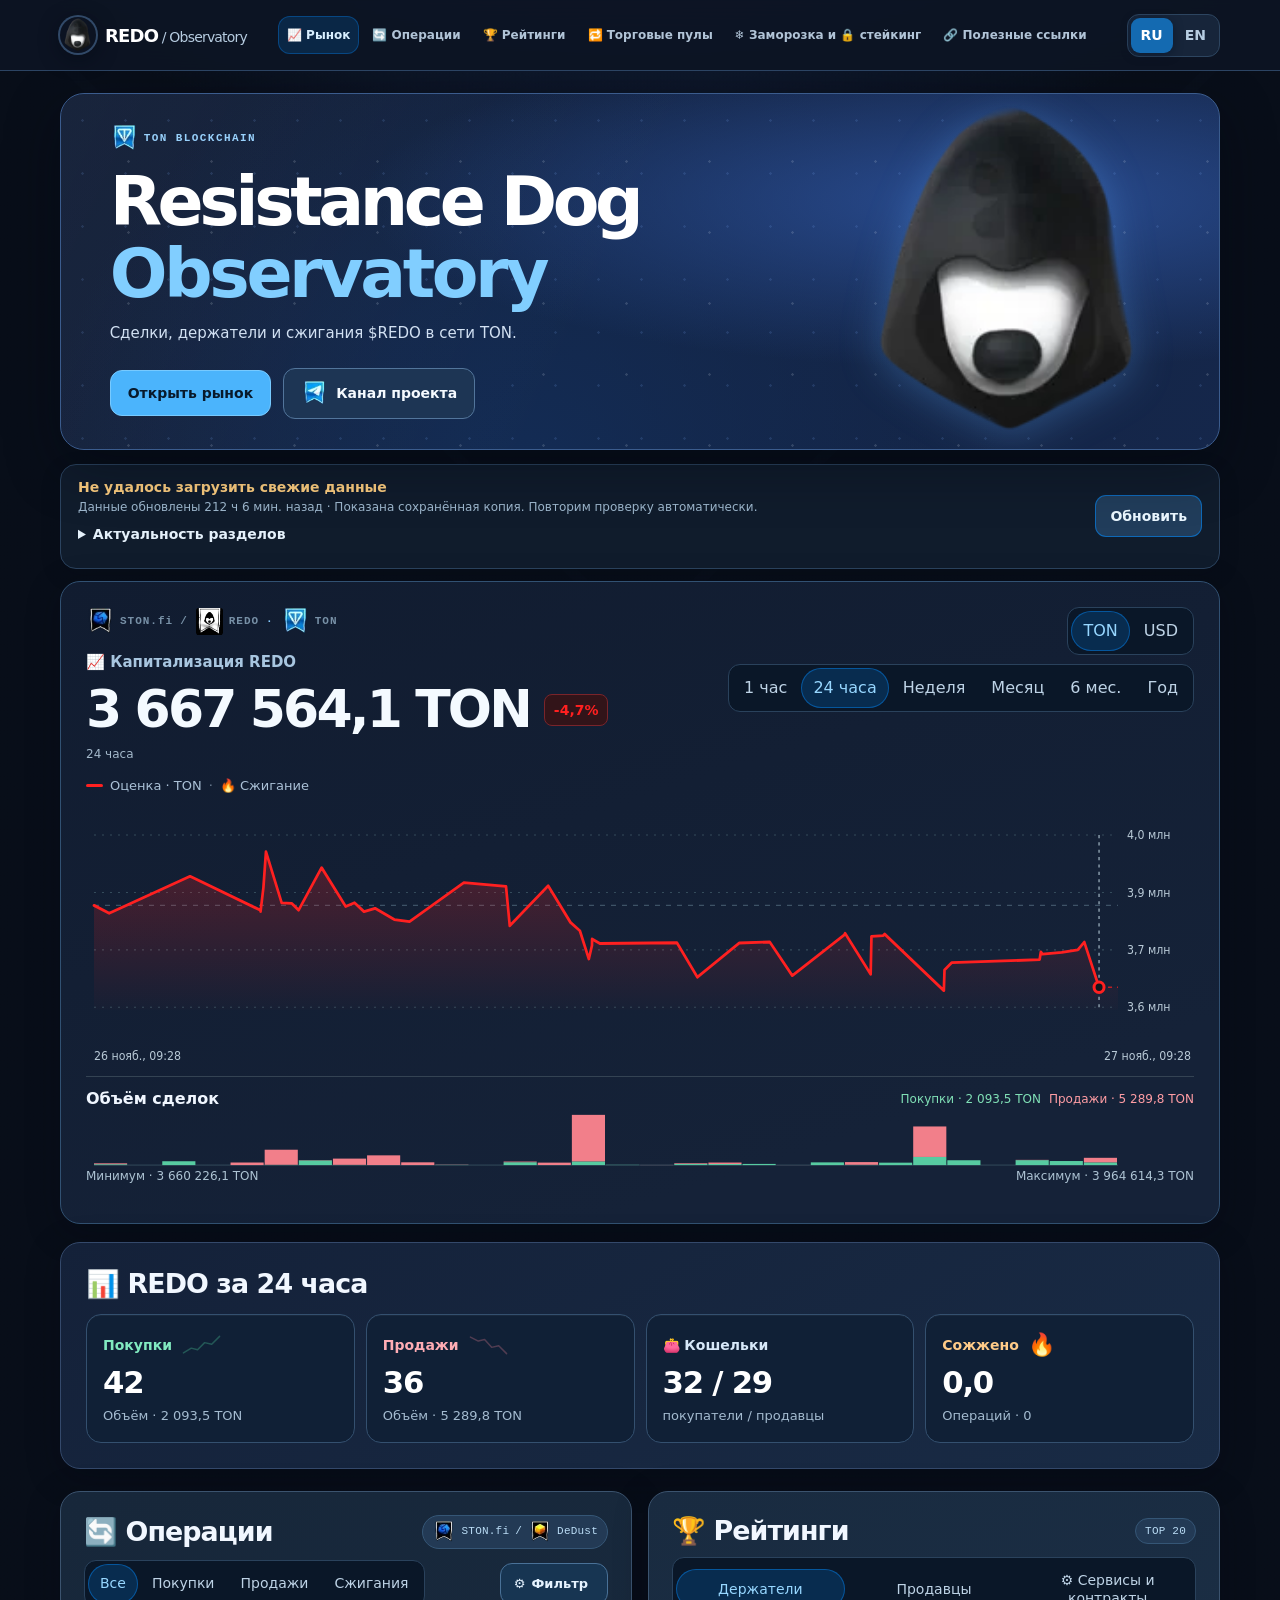
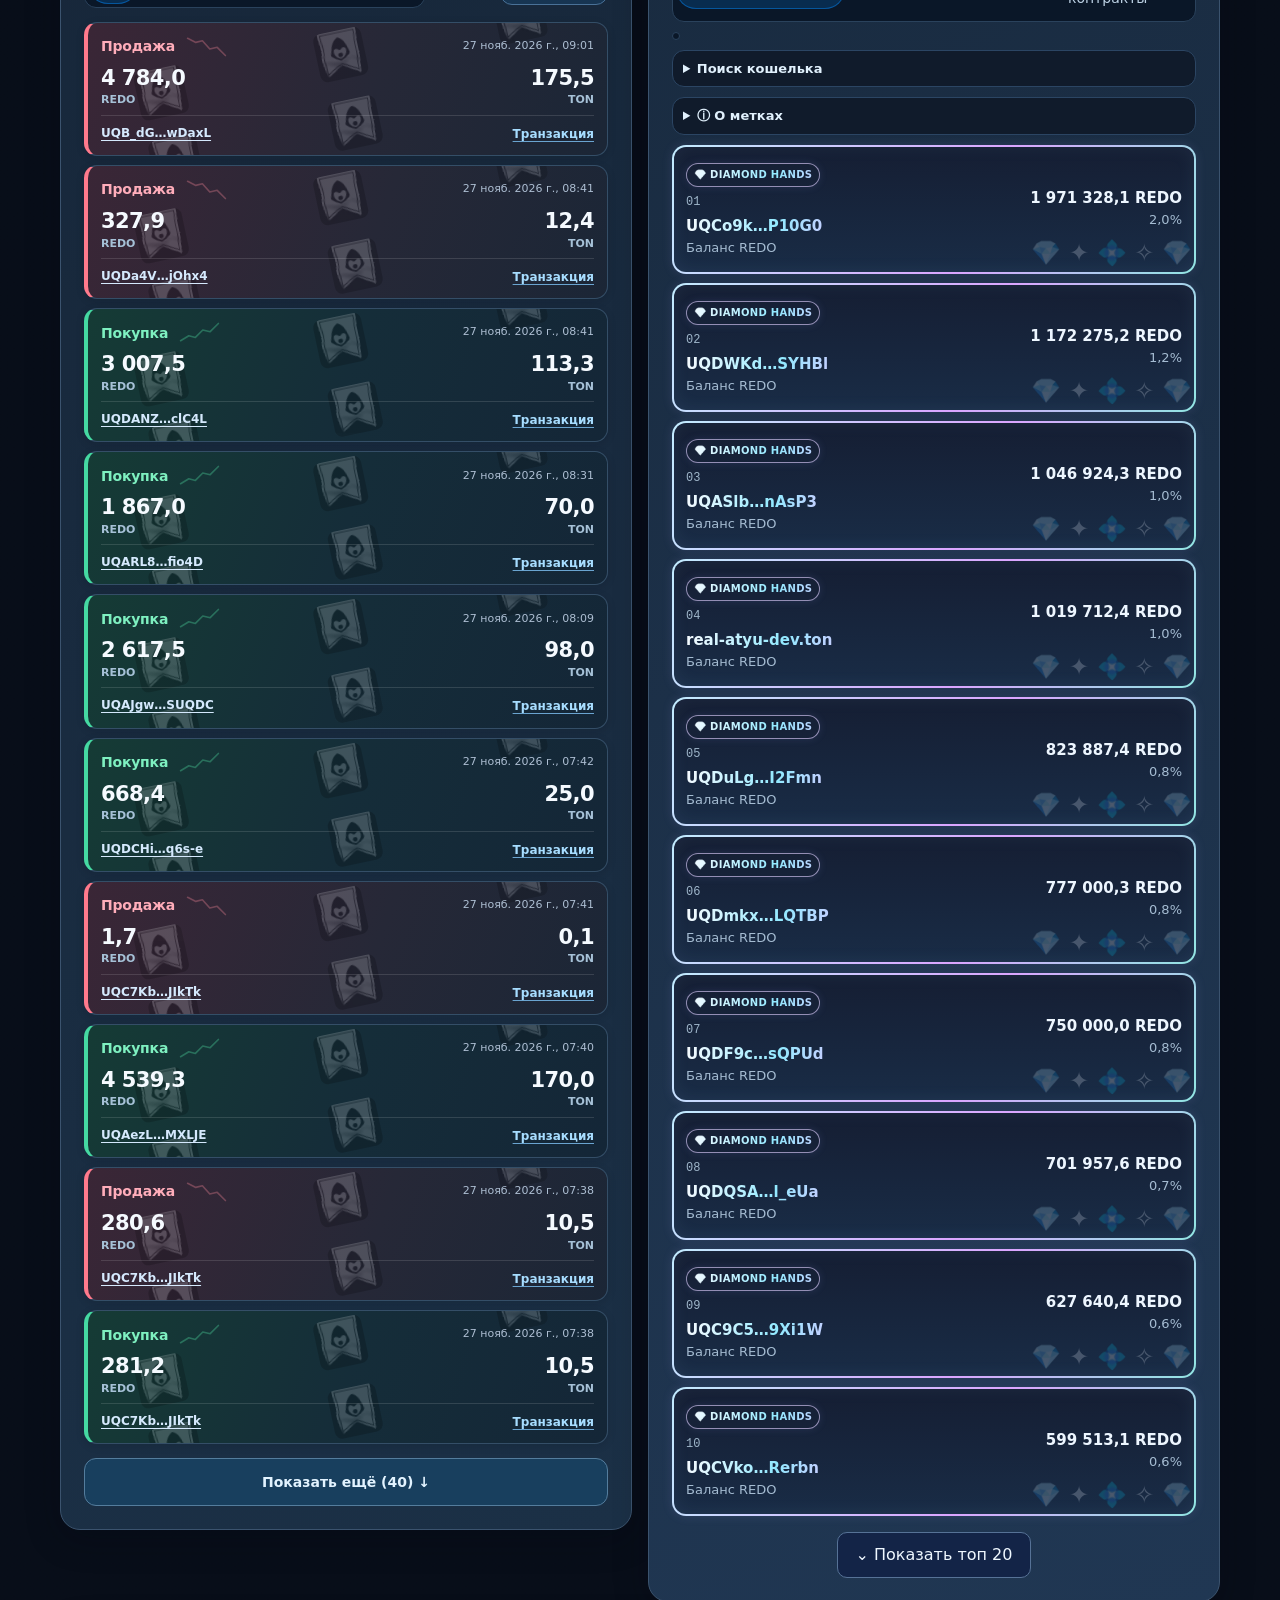
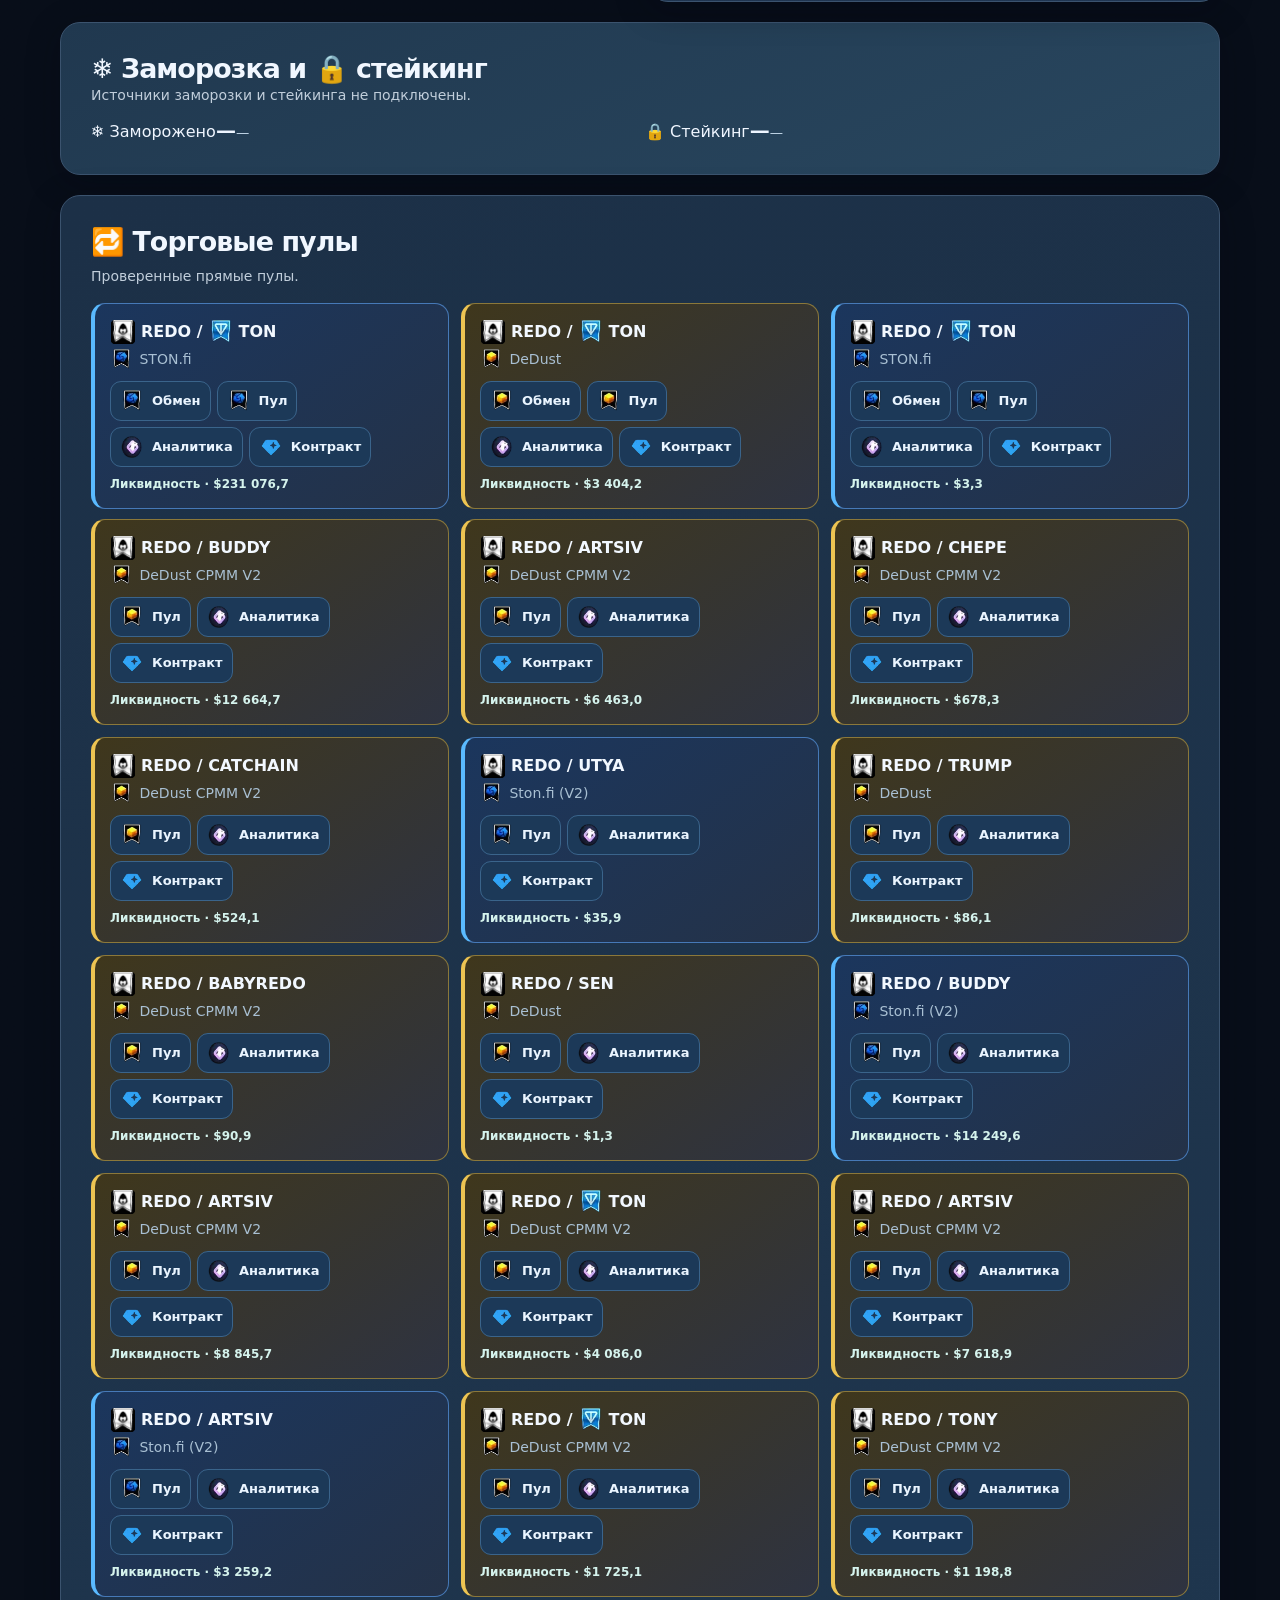
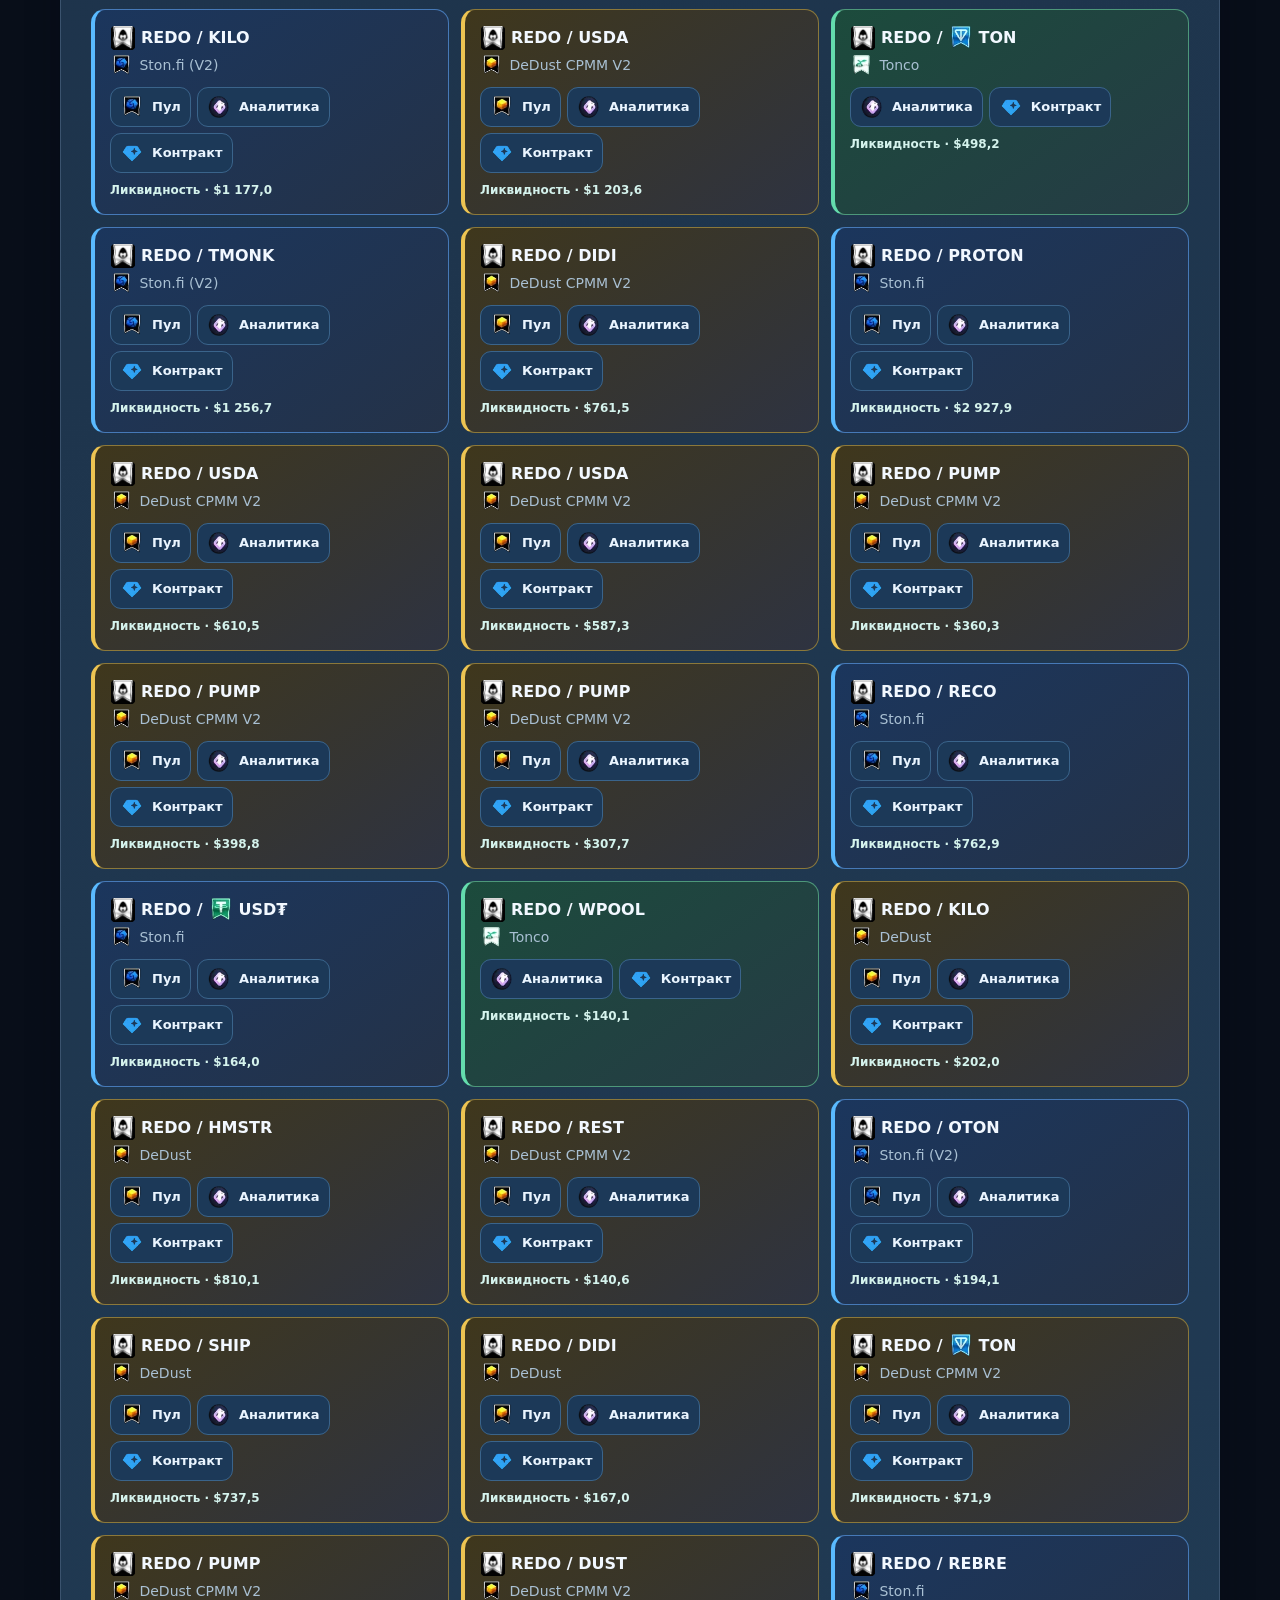
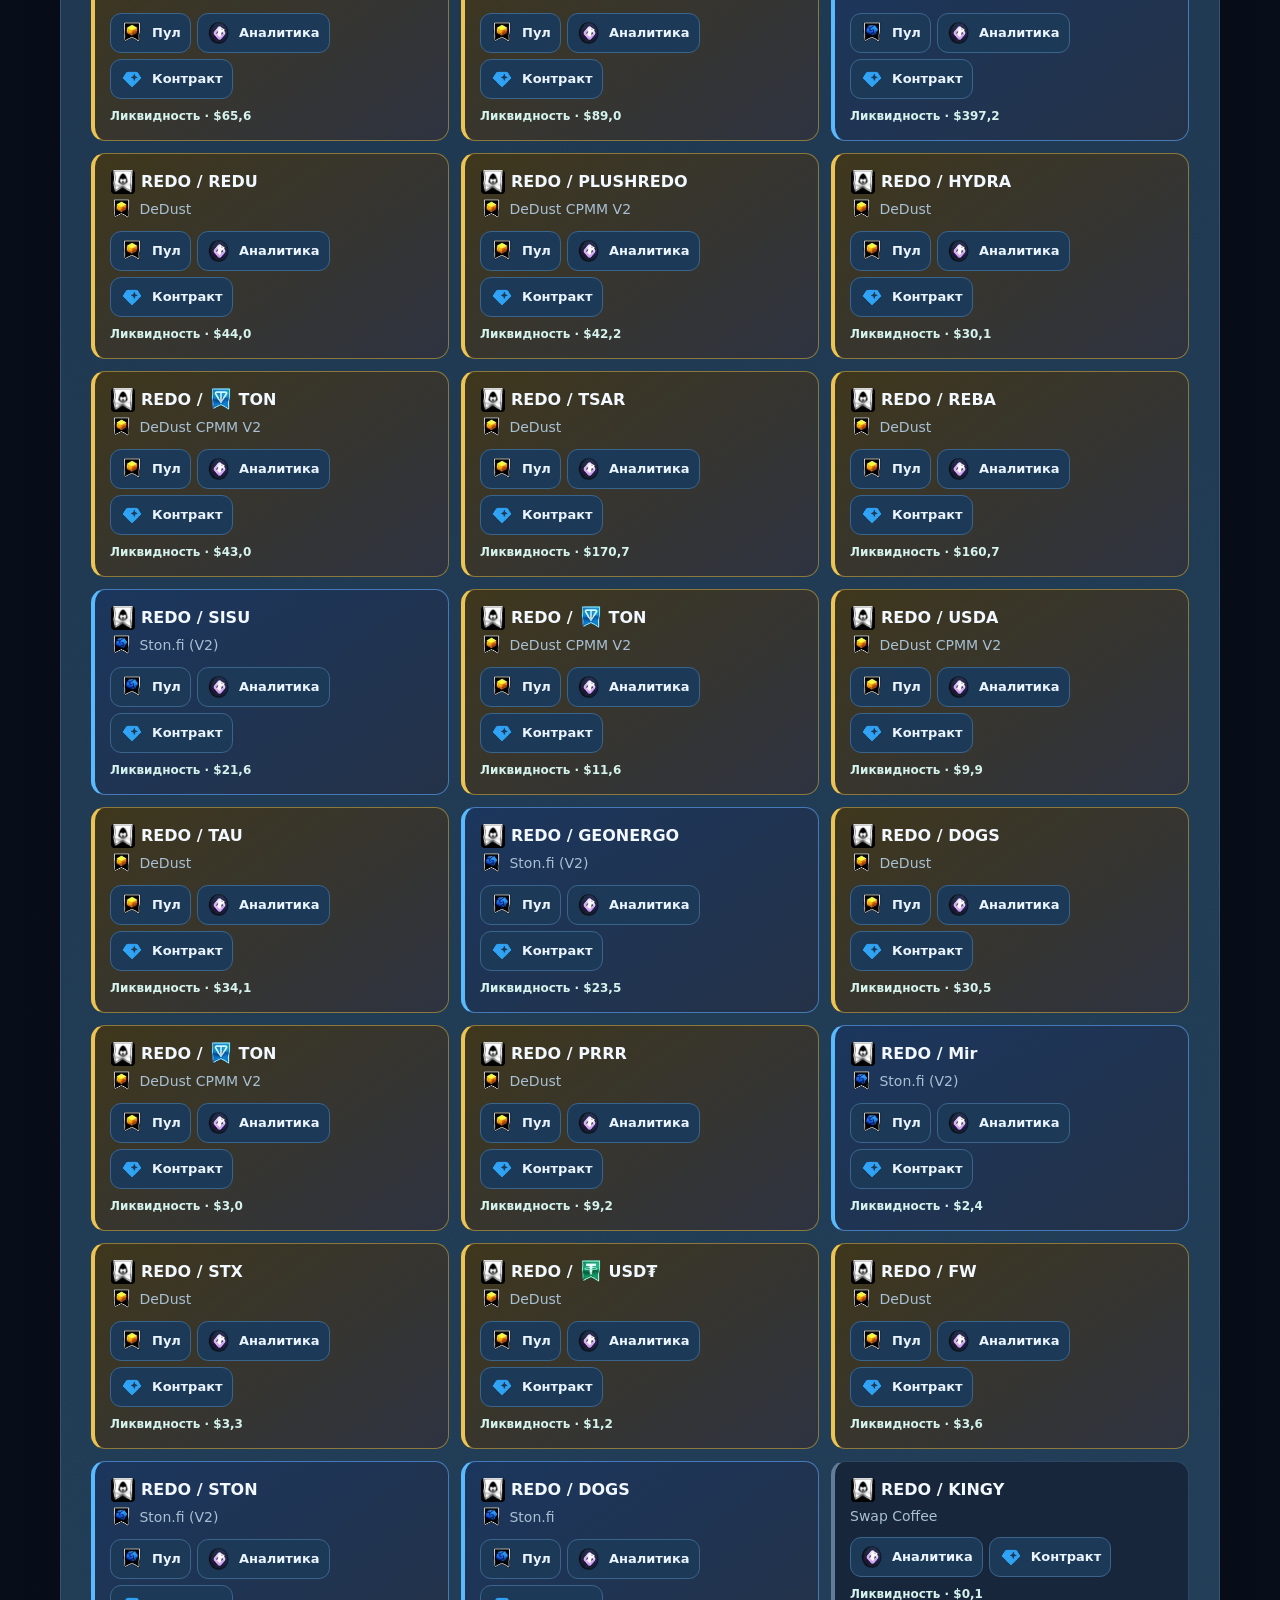
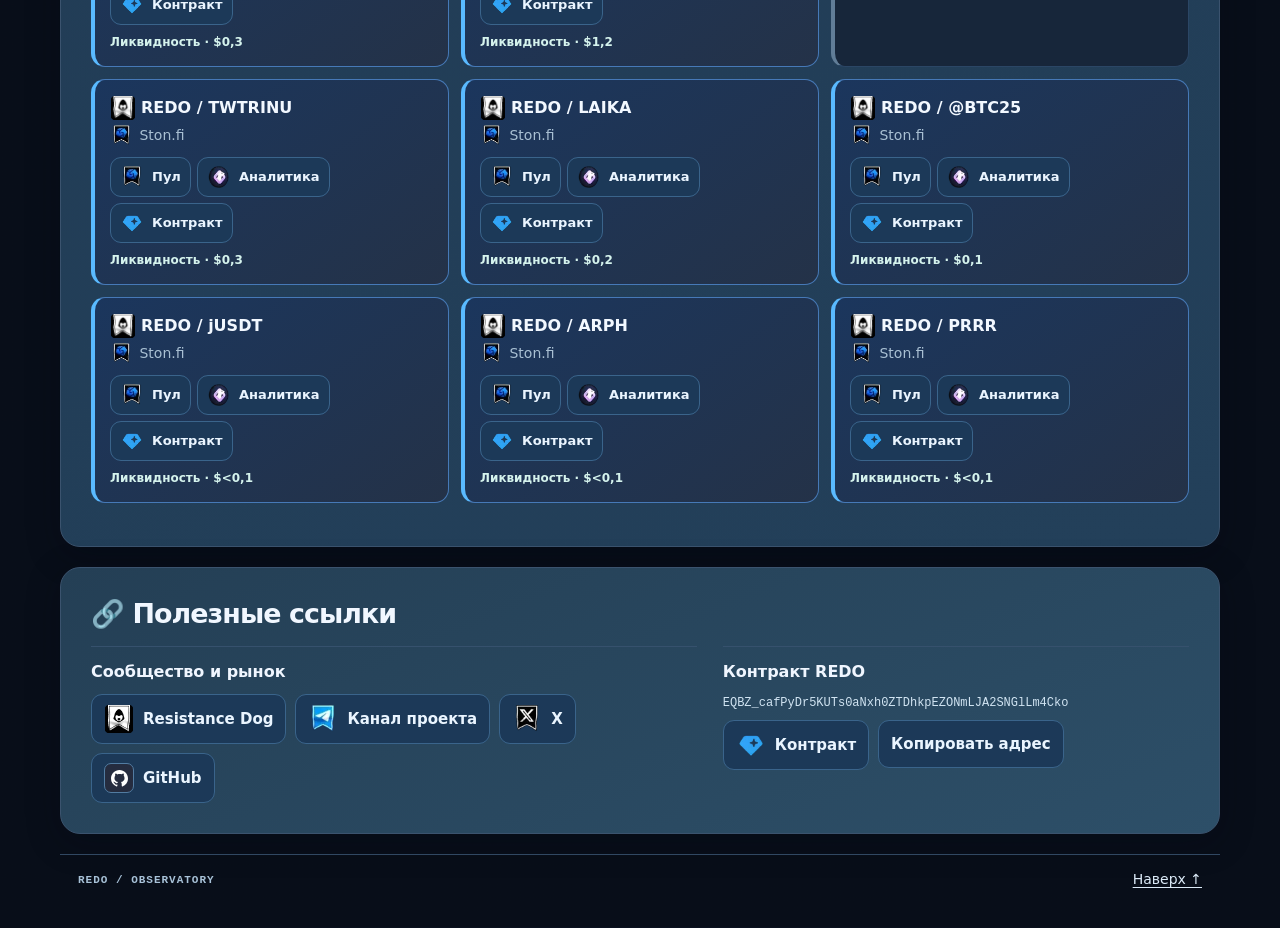
==== index.html @ 0224a49d "Build REDO observatory with flag 073 and verified token pools" ====
<!doctype html>
<html lang="ru"><head>
<meta charset="utf-8"><meta name="viewport" content="width=device-width,initial-scale=1">
<meta name="theme-color" content="#070d21"><meta name="description" content="REDO Observatory — сделки STON.fi и DeDust, держатели и подтверждённые сжигания REDO в сети TON.">
<title>Resistance Dog Observatory</title><style>:root{color-scheme:light;--ink:#101721;--muted:#536372;--paper:#f8fafc;--line:#cbd5df;--blue:#30a1f5;--link:#075d9b;--night:#090b0e;--graphite:#10151c;--green:#1e6b51;--red:#df0000;--orange:#975019;font:16px/1.5 system-ui,-apple-system,BlinkMacSystemFont,"Segoe UI",sans-serif;color:var(--ink);background:var(--night)}
*{box-sizing:border-box}
[hidden]{display:none!important}
html{scroll-behavior:smooth;scroll-padding-top:82px}
body{margin:0;background:var(--night)}
.wrap{width:min(1220px,calc(100% - 64px));margin-inline:auto}
h1,h2,h3,p{margin:0}
a{color:var(--link);text-underline-offset:3px}
a:hover{text-decoration:underline}
button{font:inherit;color:inherit;cursor:pointer}
a:focus-visible,button:focus-visible,summary:focus-visible,#plot svg:focus-visible{outline:3px solid #5692db;outline-offset:2px}
header{position:sticky;top:0;z-index:5;background:#090b0ef5;border-bottom:1px solid #283541;color:#f5f8fc}
.nav,.brand,nav,.langs,.tabs,.smallTabs,.introLinks,.eyebrow,.sectionHeading,.chartCaption,footer,.graphTop{display:flex;align-items:center}
.nav{min-height:65px;gap:20px;justify-content:space-between}
.brand{gap:9px;color:#fff;text-decoration:none}
.brand svg{width:36px;height:36px}
.brand strong{font-size:19px;letter-spacing:-.055em}
.brand span{font-weight:500;color:#c3cbd5}
.brand:hover{text-decoration:none}
nav{gap:5px}
nav a,.langs button{font-size:14px;font-weight:650}
nav a{color:#b4c0ce;padding:9px 11px;text-decoration:none;border-radius:8px}
nav a.on,nav a:hover{color:white;background:#203347;text-decoration:none}
.langs,.tabs,.smallTabs{background:#e5edf4;border-radius:10px;padding:3px;gap:2px;width:fit-content;max-width:100%;flex-wrap:wrap}
.langs button,.tabs button,.smallTabs button{border:none;padding:7px 10px;background:transparent;color:#364c61;border-radius:7px;line-height:1.35}
.langs .on,.tabs .on,.smallTabs .on{background:#114c79;color:white}
.hero{margin:20px 0 16px;position:relative;isolation:isolate;overflow:hidden;display:flex;align-items:center;min-height:192px;border-radius:20px;border:1px solid #293746;background:radial-gradient(ellipse at 88% 70%,#153650 0%,transparent 53%),#0b0d10;color:#fff}
.herotext{position:relative;z-index:1;padding:27px clamp(20px,3vw,44px);max-width:66%}
.eyebrow,.tag,footer>span{font-family:ui-monospace,Consolas,monospace;font-size:11px;font-weight:650;letter-spacing:.09em}
.eyebrow{gap:8px}
.eyebrow i{width:7px;height:7px;background:#468ec6;border-radius:50%}
.hero .eyebrow{color:#b9c9d9}
.hero .eyebrow i{background:var(--blue)}
h1{font-size:clamp(38px,4.6vw,68px);letter-spacing:-.07em;line-height:1.05;margin:7px 0 8px}
h1 em{font-family:Georgia,"Times New Roman",serif;font-weight:normal;letter-spacing:-.055em;color:#a1d6ff}
.hero p{color:#c9d5e1;font-size:15px}
.heroArt{position:absolute;inset:0 0 0 auto;width:41%;display:grid;align-items:center;pointer-events:none}
.heroArt svg{width:100%;height:100%;max-height:250px}
.introLinks{margin-top:17px;gap:10px}
.introLinks a,.more{border:1px solid #9daebf;border-radius:8px;padding:7px 12px;text-decoration:none;font-weight:650;font-size:14px}
.introLinks a{color:#f0f6ff;border-color:#536779}
.introLinks a:first-child{color:#081624;background:var(--blue);border-color:var(--blue)}
.introLinks a:hover,.more:hover{box-shadow:inset 0 0 0 1px currentColor}
.panel{background:var(--paper);border:1px solid var(--line);border-radius:17px;padding:clamp(16px,2vw,25px);min-width:0}
.graphTop,.sectionHeading,footer{justify-content:space-between;gap:12px}
.graphTop{align-items:flex-start}
.graph .eyebrow{color:#b6c8d9}
.graph .eyebrow span{color:#7891a7}
.graph h2{font-weight:550;color:var(--muted);font-size:16px;margin-top:12px}
.price{font-size:clamp(27px,3.2vw,44px);line-height:1.12;letter-spacing:-.05em;font-variant-numeric:tabular-nums;font-weight:730}
.chartCaption{font-size:13px;color:var(--muted);gap:7px;margin-top:13px}
.lineKey{width:17px;height:3px;border-radius:3px;background:var(--blue)}
.sep{color:#6f8196}
#plot{margin:6px 0;min-height:183px}
#plot svg{width:100%;height:183px;display:block;touch-action:pan-y}
#plot text{font:11px system-ui,sans-serif;fill:#b6c6d6}
.marker{cursor:pointer}
.marker:focus{outline:2px solid var(--orange)}
#readout{font-size:14px;font-variant-numeric:tabular-nums;min-height:24px;color:var(--ink)}
.note,.description,.resources p{font-size:14px;color:var(--muted);overflow-wrap:anywhere}
.note{font-size:12px}
.description{margin:8px 0}
.summary{margin:18px 0 22px}
.summary h2,.panel h2:not(.graph h2){font-size:clamp(20px,2.1vw,27px);letter-spacing:-.045em;line-height:1.2}
.summary .sectionHeading{margin-bottom:9px}
.tag{color:#3e5061;background:#e2ebf4;border-radius:20px;padding:4px 9px;white-space:nowrap;font-weight:500;letter-spacing:.02em}
#stats{display:grid;grid-template-columns:repeat(4,minmax(0,1fr));gap:10px}
.stat{background:var(--paper);border:1px solid var(--line);border-radius:13px;padding:13px 15px;min-width:0}
.stat b,.stat small,.stat span{display:block}
.stat b{font-size:clamp(20px,2.1vw,31px);line-height:1.3;font-variant-numeric:tabular-nums;overflow-wrap:anywhere;letter-spacing:-.04em}
.stat small{font-size:13px;color:var(--muted)}
.stat span{font-size:14px;font-weight:670}
.buy{color:var(--green)}
.sell{color:var(--red)}
.burn{color:var(--orange)}
.columns{display:grid;grid-template-columns:1fr 1fr;gap:16px;align-items:start}
.columns .tabs{margin:10px 0}
.columns .tabs button,.smallTabs button{font-size:14px}
.smallTabs:not(:empty){margin-bottom:8px}
#feedNote,#rankNote{margin-bottom:8px}
.row{display:grid;grid-template-columns:minmax(0,1fr) auto;gap:10px;border-top:1px solid #dce3eb;padding:10px 0;align-items:center}
.row>div{min-width:0}
.row>div:last-child{text-align:right}
.row b,.row small{display:block;font-variant-numeric:tabular-nums}
.row small{color:var(--muted);font-size:13px}
.row a{overflow-wrap:anywhere}
.row b{font-size:15px;line-height:1.45}
.row .badge{display:inline-block;padding:1px 6px;font-size:12px;border-radius:5px;margin-right:6px}
.badge.buy{background:#e0f3e8}
.badge.sell{background:var(--red);color:white}
.badge.burn{background:#ffead4}
.position{color:var(--muted);font:12px ui-monospace,monospace;margin-right:8px}
.empty{padding:16px 0;color:var(--muted)}
.more{background:#eaf1f7;color:#144b72}
.more[hidden]{display:none}
#more{margin-top:8px;width:100%}
.resources{margin:20px 0}
.resourcesGrid{display:grid;grid-template-columns:1.15fr 1.2fr 1fr;gap:24px;margin-top:16px}
.resources h3{font-size:16px;margin-bottom:6px}
.resourceList{display:flex;gap:8px 13px;flex-wrap:wrap}
.resourceList,.contract{margin-top:8px;font-size:14px}
.contract{display:block;overflow-wrap:anywhere;font-family:ui-monospace,monospace;margin-bottom:10px}
.resourcesGrid article{min-width:0}
summary{cursor:pointer;font-weight:600}
footer{padding:16px 0 25px}
footer a{font-size:14px}
@media(max-width:800px){.wrap{width:calc(100% - 28px)}
.nav{display:grid;grid-template-columns:1fr auto;gap:0;padding-top:6px}
.langs{grid-column:2;grid-row:1}
.brand{grid-column:1;grid-row:1}
nav{grid-column:1/-1;justify-content:space-between;gap:0}
nav a{padding:7px 5px;font-size:13px}
html{scroll-padding-top:98px}
.columns{grid-template-columns:1fr}
.heroArt{width:35%;opacity:.82}
.herotext{max-width:73%;padding:19px}
.hero{min-height:180px}
.graphTop{flex-wrap:wrap}
.resourcesGrid{grid-template-columns:1fr 1fr}

#stats{grid-template-columns:repeat(2,minmax(0,1fr))}}
@media(max-width:500px){.wrap{width:calc(100% - 20px)}
.hero{margin-top:10px}
.herotext{max-width:100%;padding:16px}
.heroArt{width:35%;inset:auto 0 0 auto;height:78px}
.hero p{max-width:96%;font-size:14px}
.introLinks{max-width:76%;gap:6px;flex-wrap:wrap}
.introLinks a{font-size:13px;padding:6px 8px}
.graphTop{gap:10px}
.tabs button{padding:6px 8px}
.stat{padding:10px}
.stat small{font-size:12px}
.row{gap:3px}
.row b{font-size:14px}
.row small{font-size:12px}
.resourcesGrid{grid-template-columns:1fr;gap:15px}
.resourcesGrid article+article{border-top:1px solid var(--line);padding-top:12px}}
@media(prefers-reduced-motion:reduce){html{scroll-behavior:auto}}

.walletLegend{font-size:13px;color:var(--muted);margin:4px 0}
.walletIdentity{display:inline-flex;align-items:baseline;flex-wrap:wrap;gap:2px 6px;max-width:100%;vertical-align:baseline}
.row .walletAddress{font-weight:700;text-decoration:underline;text-decoration-thickness:1px;text-underline-offset:3px}
.row .walletAddress.buy,.walletRole.buy{color:#126042}
.row .walletAddress.sell,.walletRole.sell{color:#df0000}
.row .walletAddress.burn,.walletRole.burn{color:#874305}
.row .walletAddress.neutral{color:#51615c}
.walletRole{font-size:11px;font-weight:600}
:is(.row,.walletResult) .domainBadge{font:600 11px/1.4 system-ui,sans-serif;letter-spacing:0;padding:2px 6px;border-radius:5px;overflow-wrap:anywhere;max-width:100%;display:inline-block}
.domainBadge.digits{color:#482e00;background:linear-gradient(110deg,#ffcc00 12%,#ffe173 34%,#fff9c0 46%,#ffd700 57%,#efb000 84%);background-size:220% 100%;border:1px solid #a37b00;animation:projectGold 4s ease-in-out infinite alternate}
details.domainDetails{display:inline-block;border:0;padding:0;font-size:12px;font-weight:500;width:100%}
details.domainDetails summary{color:var(--muted);font-size:11px}
#rank .position{vertical-align:top}
.onlyBadges{display:flex;align-items:center;gap:7px;font-size:13px;font-weight:600;margin:4px 0 7px;cursor:pointer}
.onlyBadges input{width:16px;height:16px;accent-color:var(--link)}


@keyframes projectGold{from{background-position:0% 50%}
to{background-position:100% 50%}}
@media(prefers-reduced-motion:reduce){.domainBadge.digits{animation:none}}
footer>span{color:#f5f8ff}
footer a{color:#dcebf8}
.price{overflow-wrap:break-word}

/* Make the chart and header dark; financial rows retain their semantic colours. */
.langs,.graph .tabs{background:#202a35}
.langs button,.graph .tabs button{color:#c3cfdb}
.langs .on,.graph .tabs .on{background:var(--blue);color:#071421}
.graph{--ink:#f5f8fc;--muted:#b2c0cd;color:var(--ink);background:var(--graphite);border-color:#283747}
.graph #readout a{color:#86caff}
.graph #plot svg{height:205px}
.brand:hover,.introLinks a:hover{color:#fff}
.introLinks a:first-child:hover{color:#081624}

.wrap{width:min(1180px,calc(100% - 88px))}
.hero{background:linear-gradient(165deg,#080a0d 22%,#10151c 100%)}
.graph,.summary{background:linear-gradient(180deg,#10151c,#152332);border:1px solid #374b5b}
.summary{background:linear-gradient(180deg,#152332,#172b3c);padding:clamp(16px,2vw,25px);border-radius:17px;color:#f4f8ff}
.summary .sectionHeading{margin-bottom:14px}
.stat{background:linear-gradient(145deg,#131d28,#1e3041);border:1px solid #3d5363}
.stat small{color:#b9c8d5}
.stat span.buy,.stat span.sell,.stat span.burn{display:inline-block;border-radius:5px;background:linear-gradient(120deg,#d8e5eb,#c1d4df);padding:1px 6px}
.columns .panel,.resources{--ink:#f3f7fc;--muted:#c1cedb;--link:#a6daff;--line:#435a6a;color:var(--ink);border-color:#3b5264}
.columns .panel{background:linear-gradient(180deg,#172b3c,#1a3b51)}
.columns .tabs,.columns .smallTabs{background:#0e1c29}
.columns .tabs button,.columns .smallTabs button{color:#cbd9e7}
.columns .tabs .on,.columns .smallTabs .on{background:#265a7d;color:#fff}
.row{border-color:#435666}
.position{color:#c1cedb}
.tag{background:#233f54;color:#d1e6f6}
.row .walletIdentity{background:linear-gradient(125deg,#d8e5eb,#c1d4df);border-radius:7px;padding:3px 6px}
.domainDetails summary{color:#354d62!important}
.domainDetails span{color:#223847}
#more,.resourceList>a,.resourceList>button{color:#f3f8ff;background:#15496b;border:1px solid #6289a3}
.resources{background:linear-gradient(180deg,#1a3b51,#20475e);padding:clamp(18px,2.5vw,30px)}
.resourcesGrid{grid-template-columns:1.3fr 1fr;gap:clamp(14px,2vw,26px)}
.resourcesGrid article{border-top:1px solid #7190a3;padding-top:13px}
.resources h3{margin-bottom:10px}
.resourceList{display:grid;grid-template-columns:1fr;gap:7px}
.resourceList>a,.resourceList>button{display:flex;align-items:center;justify-content:space-between;gap:6px;min-height:42px;padding:8px 12px;border-radius:7px;text-align:left;font:650 14px/1.35 system-ui,sans-serif;text-decoration:none;cursor:pointer}
.resourceList>a:hover,.resourceList>button:hover,#more:hover{background:#1b5c82;border-color:#aedfff}
.resources .contract{color:#d1e4f2;margin:6px 0;word-break:break-all}
footer{background:#090c10;border-top:1px solid #405362;padding:14px 18px;margin-bottom:14px;border-radius:8px}
@media(min-width:1000px){.resourcesGrid article:first-child .resourceList{grid-template-columns:repeat(2,minmax(0,1fr))}}
@media(max-width:800px){.wrap{width:calc(100% - 34px)}.resourcesGrid{grid-template-columns:1fr 1fr}}
@media(max-width:500px){.wrap{width:calc(100% - 22px)}.resourcesGrid{grid-template-columns:1fr}.resourcesGrid article+article{border-color:#7190a3}}

/* Draw external-link arrows without relying on a font glyph. */
.resourceList>a::after,.introLinks a[href^="https:"]::after,.row a:not(.walletAddress)::after{content:"";display:inline-block;width:8px;height:8px;flex-shrink:0;margin-left:6px;border-top:1.5px solid currentColor;border-right:1.5px solid currentColor;background:linear-gradient(135deg,transparent 43%,currentColor 46%,currentColor 54%,transparent 57%);vertical-align:1px}

.syncBar{display:flex;align-items:center;justify-content:space-between;gap:14px;margin:0 0 12px;padding:12px 18px;background:#101b27;border:1px solid #374b5b;border-radius:12px;color:#e5f1fb}
.syncBar>div{min-width:0}.syncBar p{font-size:14px;font-weight:650}.syncBar small{display:block;color:#b9c8d5;font-size:12px;overflow-wrap:anywhere}.syncBar .syncWarning{color:#ffcf80}
#refreshData{flex-shrink:0;min-height:42px;padding:8px 14px;border:1px solid #6289a3;border-radius:7px;background:#15496b;color:#f3f8ff;font-weight:650;font-size:14px}#refreshData:hover{background:#1b5c82}#refreshData:disabled{opacity:.65;cursor:wait}
@media(max-width:400px){.syncBar{align-items:flex-start;flex-wrap:wrap;padding:12px 14px}.syncBar>div{flex:1 1 175px}}

/* Market cap: native-currency valuation, with an explicit estimation note. */
.graph .price{font-size:clamp(32px,4.2vw,52px);letter-spacing:-.055em;line-height:1.15}
.graph h2{font-size:15px;margin-top:12px;margin-bottom:7px}
.capHeadline{display:flex;align-items:center;gap:14px;flex-wrap:wrap}
.capChange{font:700 14px/1.3 system-ui,sans-serif;padding:6px 9px;border-radius:8px;font-variant-numeric:tabular-nums;white-space:nowrap}
.capChange:empty{display:none}.capPositive{color:#54edb6;background:#133c32;border:1px solid #24634e}.capNegative{color:#ff2020;background:#321419;border:1px solid #7a242a}
#capPeriod{margin-top:5px;color:#a4b9cb}.graph #plot{min-height:250px;margin:18px 0 8px}.graph #plot svg{height:250px}
.graph #plot text{font:11px system-ui,sans-serif;fill:#b8c9d6}
.capRange{display:flex;justify-content:space-between;gap:8px;flex-wrap:wrap;color:#adc3d3;font-size:12px;font-variant-numeric:tabular-nums;margin:0 0 13px}
.graph #readout{background:#0b1723;border:1px solid #2b4354;padding:10px 12px;border-radius:9px;min-height:43px;font-size:13px;margin-bottom:9px}
.capMethod{font-size:11px;line-height:1.5;color:#9db3c4;border-top:1px solid #2b4354;padding-top:10px;margin-top:10px;max-width:850px}
.graph .chartCaption .lineKey{background:var(--chart-colour,#38dda0)}
@media(max-width:500px){.graph .price{font-size:34px}.capHeadline{gap:8px}.graph .graphTop{gap:15px}.graph .tabs{width:100%;justify-content:space-between}.graph .tabs button{padding:8px 6px;font-size:12px}.graph #plot svg{height:240px}.graph #plot{min-height:240px}.graph #readout{font-size:12px}.capMethod{font-size:11px}}
@media(max-width:360px){.graph .tabs{display:grid;grid-template-columns:repeat(3,minmax(0,1fr));gap:3px}.graph .tabs button{width:100%}}

:root{--blue:#75ccff;--project-art:url("[data-uri]");--night:#070d21}
body{background:radial-gradient(ellipse at 78% 0%,#24347b 0%,#111c49 28%,transparent 55%),#070d21}
header{background:#0a1129f5;border-color:#324576}
.brandMark{width:36px;height:36px;border-radius:50%;background:var(--project-art) center/cover}
.hero{min-height:268px;border-color:#435b9c;background:radial-gradient(ellipse at 78% 50%,#2b4696 0%,#182860 34%,transparent 68%),linear-gradient(112deg,#0d1639,#111c49)}
.hero::before{content:"";position:absolute;inset:0;background-image:radial-gradient(circle,#7eaeff 1px,transparent 1.5px),radial-gradient(circle,#eff7ff 1px,transparent 1.5px);background-size:43px 53px,83px 71px;background-position:0 0,26px 32px;opacity:.24;pointer-events:none}
.heroArt{width:40%;height:100%;background:var(--project-art) center / auto 88% no-repeat;filter:drop-shadow(0 0 20px #60b5ff60);border-radius:50%}
.hero h1 em{color:#89ceff}
.graph{background:linear-gradient(180deg,#101936,#151f43);border-color:#394b80}
.summary{background:linear-gradient(180deg,#182649,#202d55);border-color:#435480}
.columns .panel{background:linear-gradient(180deg,#192847,#1e3659)}
.resources{background:linear-gradient(180deg,#192b4b,#1b345a)}
.graphControls{display:grid;gap:10px;justify-items:end;min-width:0}
.row.trade-buy{border-left:3px solid #4cce9f;padding-left:8px;background:#14564832}
.row.trade-sell{border-left:3px solid #fb6b76;padding-left:8px;background:#7c223532}
.row.trade-burn{border-left:3px solid #e7ae57;padding-left:8px}
@media(max-width:800px){.graphControls{justify-items:start}}
@media(max-width:590px){
 .hero{min-height:210px}.heroArt{width:32%;height:auto;inset:12px 12px auto auto;aspect-ratio:1;opacity:1;background-size:contain}
 .herotext{max-width:76%}.hero h1{font-size:clamp(32px,7.5vw,47px)}.hero h1 em{display:block}
 .hero p{max-width:100%}.introLinks{max-width:100%}.graphControls{width:100%}.graph #currency{display:flex;width:auto}
}

#activity,#wallets,#pools{background:#141b27;border-color:#303a4a}
#activity .row,#wallets .row{background:transparent;border-color:#303a4a;border-left:0;padding-left:0}
#activity .row .walletIdentity,#wallets .row .walletIdentity{background:none;padding:0;column-gap:6px;row-gap:4px}
.columns .walletIdentity .walletAddress{background:none;padding:0}
.columns .row .walletAddress{color:#d6e2f0}
.columns .walletRole.buy,.columns .badge.buy{color:#85e6bc;background:none}
.columns .walletRole.sell,.columns .badge.sell{color:#ff9a9f;background:none}
.columns .walletRole.burn,.columns .badge.burn{color:#f1bd7d;background:none}
.columns .domainDetails summary,.columns .domainDetails span{color:#becbd9!important}
.columns :is(.row,.walletResult) .projectBadges{display:flex;flex-wrap:wrap;gap:5px;width:100%;align-items:center}
.columns :is(.row,.walletResult) .projectBadge{--badge-edge:#53627b;display:inline-flex;align-items:center;gap:4px;padding:2px 6px;border:1px solid var(--badge-edge);border-radius:6px;background:#202939;text-decoration:none;color:#eaf1fb;font:650 11px/1.35 system-ui,sans-serif;min-height:26px;max-width:100%}
.columns :is(.row,.walletResult) .projectBadge:hover{text-decoration:underline}
.columns :is(.row,.walletResult) .projectBadge::after{display:none}
.projectBadge img{display:block;width:18px;height:18px;object-fit:contain;border-radius:3px}
.columns :is(.row,.walletResult) .projectBadge.staking{padding-inline:4px;--badge-edge:#6c93cb}
.columns :is(.row,.walletResult) .projectBadge.vnuk{--badge-edge:#8f606f;color:#ffc8d4}
.columns :is(.row,.walletResult) .projectBadge.author{border-color:transparent;background:linear-gradient(#202939,#202939) padding-box,linear-gradient(105deg,#508eff,#dce5ee,#508eff) border-box;background-size:100% 100%,200% 100%;animation:projectBadgeGlow 5s ease-in-out infinite alternate}
.columns :is(.row,.walletResult) .projectBadge.joystick{--badge-edge:#9164ac}
.columns :is(.row,.walletResult) .projectBadge.phoenix{--badge-edge:#a86a36}
.projectBadge.joystick span,.projectBadge.phoenix span{background:linear-gradient(90deg,var(--badge-color),#ffe182,var(--badge-color));background-size:210% 100%;background-clip:text;color:transparent;animation:projectBadgeGlow 5s ease-in-out infinite alternate}
.projectBadge.joystick{--badge-color:#e3a6ff}
.projectBadge.phoenix{--badge-color:#ff9862}
@keyframes projectBadgeGlow{to{background-position:100% 0}}
@media(prefers-reduced-motion:reduce){.columns :is(.row,.walletResult) .projectBadge.author,.projectBadge.joystick span,.projectBadge.phoenix span{animation:none}}
#pools [lang="en"],html[lang="en"] #pools [lang="ru"]{display:none}
html[lang="en"] #pools [lang="en"]{display:inline}
#pools .poolIntro{margin:8px 0 16px}
#pools .poolGrid{display:grid;grid-template-columns:repeat(3,minmax(0,1fr));gap:10px}
#pools .poolCard{min-width:0;background:#1c2636;border:1px solid #39475b;border-radius:10px;padding:12px}
#pools .poolCard h3{margin:0 0 3px}
#pools .poolCard p{margin:0}
#pools .poolActions{display:flex;flex-wrap:wrap;gap:6px;margin-top:10px}
#pools .poolActions a{display:inline-flex;align-items:center;min-height:38px;padding:5px 9px;color:#edf5ff;background:#22344c;border:1px solid #586d88;border-radius:7px;font-size:13px;font-weight:650;text-decoration:none}
#pools .poolActions a:hover{background:#304963;text-decoration:underline}
#pools .poolRoute,#pools .poolTiny{margin-top:16px;padding-top:13px;border-top:1px solid #39475b}
#pools #discoveredPools{margin-top:10px}
#pools .poolCard .poolLiquidity{margin-top:8px;font-size:12px;overflow-wrap:anywhere}
#pools .poolCard h3{overflow-wrap:anywhere}
#pools .poolRoute h3{margin:0 0 4px}
#pools .poolRoute .poolCard{margin-top:9px;max-width:440px}
#pools .poolTiny .poolGrid{margin-top:10px}
#pools .poolSources{margin-top:13px;font-size:12px}
@media(max-width:800px){#pools .poolGrid{grid-template-columns:repeat(2,minmax(0,1fr))}}
@media(max-width:500px){#pools .poolGrid{grid-template-columns:minmax(0,1fr)}}

.columns :is(.row,.walletResult) .projectBadge.og{border-color:#a887c2;background:#222033}
.columns :is(.row,.walletResult) .projectBadge.fragmentNumber{--badge-edge:#cc7cdb;background:#78348b;color:#fff;font-weight:800;white-space:nowrap}
.projectBadge.og span{background:linear-gradient(90deg,#cbff69,#f3a5ff,#cbff69);background-size:210% 100%;background-clip:text;color:transparent;animation:projectBadgeGlow 4s ease-in-out infinite alternate;font-weight:800}
.columns :is(.row,.walletResult) .projectBadge.burner{border-color:#966237;padding-inline:4px}
.columns :is(.row,.walletResult) .projectBadge.blueNft{border-color:#3881a9;padding-inline:4px}
.operationRow .opMobile,.operationRow .opToggle{display:none}
#feed .operationRow .opDesktop a{display:inline-block}
@media(prefers-reduced-motion:reduce){.projectBadge.og span{animation:none}}
@media(max-width:640px){
 #feed .operationRow{grid-template-columns:minmax(0,1fr) minmax(0,auto) 28px;align-items:start;column-gap:4px;padding:8px 0}
 #feed .operationRow .opDesktop{display:none}
 #feed .operationRow>div:nth-child(2){align-self:start}
 #feed .operationRow .opMobile:not([hidden]){display:block;grid-column:1/-1;text-align:left;padding:2px 0 4px}
 #feed .operationRow .opToggle{display:grid;place-items:center;width:28px;min-height:32px;padding:0;background:none;border:0;color:#b8d3ec;cursor:pointer}
 .opToggle span{width:7px;height:7px;border-right:2px solid;border-bottom:2px solid;transform:rotate(45deg)}
 .opToggle[aria-expanded="true"] span{transform:rotate(225deg)}
}

body{background:linear-gradient(#070b16bb,#070b16cf),url("[data-uri]") center top/cover fixed,#070b16}
.supplyGrid{display:grid;grid-template-columns:repeat(2,minmax(0,1fr));gap:10px;margin-top:12px}
.supplyGrid a{display:grid;gap:4px;padding:12px;border:1px solid #39475b;border-radius:10px;background:#1c2636;text-decoration:none;min-width:0}
.supplyGrid a:hover{border-color:#7db5e6}
.supplyGrid strong{font-size:clamp(1rem,3vw,1.35rem);color:#eef5ff;overflow-wrap:anywhere}
.supplyGrid small{color:#afbfce}
@media(max-width:440px){.supplyGrid{grid-template-columns:1fr}body{background-attachment:scroll;background-size:auto,auto 1100px}}

.volumeBlock{margin-top:12px;border-top:1px solid #344353;padding-top:10px}
.volumeHeading,.volumeKeys,.tradeSize,.walletSearchForm{display:flex;align-items:center;gap:8px;flex-wrap:wrap}
.volumeHeading{justify-content:space-between}
.volumeKeys,.tradeSize{font-size:12px}
.volumeKeys span:first-child,.rankMove.gained{color:#80e0b6}
.volumeKeys span:last-child,.rankMove.lost{color:#ff9da4}
#tradeVolume svg{display:block;width:100%;height:56px}
.tradeSize{margin:8px 0;color:#bdcbd8}
.tradeSize label{display:inline-flex;align-items:center;gap:6px}
.tradeSize input[type=number],.walletSearchForm input{min-width:0;border:1px solid #53637a;border-radius:7px;background:#161f2b;color:#eaf1fb;padding:6px 8px;font:inherit}
.tradeSize input[type=number]{width:6em}
#rank .position,.walletResult .position{display:inline-flex;align-items:baseline;gap:4px}
.rankMove{font-size:10px;white-space:nowrap}
.walletSearch,.badgeLegend{margin:10px 0;border:1px solid #39475b;border-radius:8px;padding:8px 10px}
.walletSearch summary,.badgeLegend summary{cursor:pointer;color:#d6e2f0;font-size:13px;font-weight:650}
.walletSearchForm{margin-top:9px}
.walletSearchForm input{flex:1 1 145px}
.walletSearchForm button{padding:6px 9px;border:1px solid #52637b;border-radius:7px;background:#243249;color:#eaf1fb;cursor:pointer}
.walletResult{margin-top:9px;overflow-wrap:anywhere}
.walletResult h3,.walletResult h4,.walletResult p{margin:6px 0}
.walletResult ul,.badgeLegend dl{padding-left:0;margin:8px 0 0;font-size:12px}
.walletResult li{margin-left:15px;padding-top:3px}
.badgeLegend dl{display:grid;grid-template-columns:auto 1fr;gap:5px 8px}
.badgeLegend dd{margin:0;color:#bdcbd8}
.columns .projectBadge.arni,.columns .projectBadge.napiwas{border-color:#927fa2}
.columns .projectBadge.arni span,.columns .projectBadge.napiwas .badgeLabel{
 background:linear-gradient(90deg,#70e1dd,#c4b4ff,#ffab94,#ffe39a,#70e1dd);
 background-size:225% 100%;background-clip:text;color:transparent;
 animation:projectBadgeGlow 4.3s ease-in-out infinite alternate
}
.projectBadge .beerIcon{position:relative;display:inline-block;flex:0 0 18px;width:18px;height:18px}
.beerIcon::before,.beerIcon::after{content:"";position:absolute}
.beerIcon::before{left:2px;top:2px;width:10px;height:15px;border:1px solid #ffde99;border-radius:3px 3px 4px 4px;background:linear-gradient(#fff4dc 0 28%,#ffce56 29%,#e4932c 83%,#b36121)}
.beerIcon::after{left:12px;top:6px;width:5px;height:8px;border:2px solid #ffde99;border-left:0;border-radius:0 4px 4px 0}
@media(prefers-reduced-motion:reduce){.columns .projectBadge.arni span,.columns .projectBadge.napiwas .badgeLabel{animation:none}}

.projectBadges .domainDetails{width:auto;max-width:100%;overflow-wrap:anywhere}

/* REDO / Telegram-inspired Observatory — design layer v1.
   No remote fonts, frameworks, images or runtime dependencies.
   Loaded AFTER the existing stylesheet. Keeps data/JS functionality intact. */
:root{
  color-scheme:dark;
  --tg-bg:#090e18;--tg-surface:#121b2a;--tg-surface2:#192639;
  --tg-elevated:#20344b;--tg-line:#2a405a;--tg-blue:#55b9ff;
  --tg-blue-strong:#258fea;--tg-text:#f0f6ff;--tg-muted:#a6bdd2;
  --tg-green:#51dcaa;--tg-red:#ff8696;--tg-gold:#f3c66f;
  --night:var(--tg-bg);--paper:var(--tg-surface);--ink:var(--tg-text);
  --muted:var(--tg-muted);--line:var(--tg-line);--blue:var(--tg-blue);
  --link:#91d8ff;--green:var(--tg-green);--red:var(--tg-red);
  font-family:system-ui,-apple-system,BlinkMacSystemFont,"Segoe UI",sans-serif;
  font-optical-sizing:auto;
}
html{scroll-padding-top:100px}
body{
  color:var(--tg-text);
  background:radial-gradient(ellipse 80% 420px at 50% -150px,#1b315e 0%,transparent 72%),
    linear-gradient(#080e19e8,#080e19f1),url("[data-uri]") center top/cover fixed,#090e18;
}
.wrap{width:min(1160px,calc(100% - 40px))}
a{color:var(--link)}
button,input{font-family:inherit}
a,button,summary{-webkit-tap-highlight-color:transparent}
button:not(:disabled),a,summary{transition:background-color .18s ease,border-color .18s ease,color .18s ease,transform .18s ease}
button:active:not(:disabled),.introLinks a:active,.resourceList>a:active,#pools .poolActions a:active{transform:scale(.98)}
a:focus-visible,button:focus-visible,summary:focus-visible,input:focus-visible{outline:2px solid var(--tg-blue);outline-offset:3px}
header{background:#0d1524f0;border-bottom:1px solid #2c4463;backdrop-filter:blur(22px);-webkit-backdrop-filter:blur(22px)}
.nav{min-height:70px;gap:18px}
.brandMark{box-shadow:0 0 0 2px #314968,0 5px 20px #050a14a8}
.brand strong{font-size:18px;letter-spacing:-.045em}
.brand span{color:#b6cce0;font-size:14px}
nav{gap:5px}
nav a{padding:10px 13px;color:#b1c4d7;border-radius:12px;font-weight:600}
nav a.on,nav a:hover{background:#1e3958;color:#f4faff}
.langs{background:#17253a;padding:3px;border:1px solid #2d4560;border-radius:12px}
.langs button{border-radius:9px;min-width:39px;min-height:35px;color:#b6cde2}
.langs button.on{background:#288fd9;color:#fff;box-shadow:0 2px 10px #0613268c}
main.wrap{padding-bottom:10px}
.hero{margin:22px 0 14px;min-height:275px;border:1px solid #3b5c8d;border-radius:24px;
  background:radial-gradient(ellipse at 81% 30%,#294c91 0%,transparent 48%),
  radial-gradient(circle at 40% 110%,#132c55,transparent 60%),
  linear-gradient(125deg,#111d35,#15274b);
  box-shadow:0 18px 54px #02071164;isolation:isolate}
.hero::before{opacity:.14}
.hero::after{content:"";position:absolute;inset:0;pointer-events:none;
  background:linear-gradient(115deg,#ffffff08,transparent 50%);border-radius:inherit}
.herotext{padding:clamp(23px,3.5vw,45px);max-width:68%}
.hero .eyebrow{color:#98d1fc;letter-spacing:.13em}
.hero .eyebrow i{box-shadow:0 0 0 5px #269de421}
.hero h1{margin:13px 0 12px;font-size:clamp(39px,5.5vw,68px);line-height:1.03;letter-spacing:-.065em}
.hero h1 em{font-style:normal;font-weight:550;font-family:inherit;letter-spacing:-.05em;color:#81ceff}
.hero p{color:#d2e1f3;font-size:15px;max-width:510px;line-height:1.65}
.heroArt{background-size:auto 83%;filter:drop-shadow(0 6px 28px #67acff40)}
.introLinks{gap:10px;margin-top:21px}
.introLinks a{display:inline-flex;align-items:center;justify-content:center;
  min-height:42px;padding:9px 17px;border-radius:12px;font-size:14px;
  background:#1d3554;border:1px solid #52759b;color:#f5faff}
.introLinks a:first-child{background:#4bb4fc;color:#081a2c;border-color:#77caff}
.introLinks a:hover{background:#2c5277;text-decoration:none;transform:translateY(-2px)}
.introLinks a:first-child:hover{background:#83d0ff;color:#071b2c}
.syncBar{background:#101c2c;border-color:#2b435f;border-radius:16px;
  padding:12px 17px;box-shadow:0 6px 20px #050b152b}
.syncBar p{color:#e3f5ff}
.syncBar small{color:#9eb8ce}
#refreshData{border-radius:11px;background:#213d5b;border-color:#476d92;color:#eaf7ff}
#refreshData:hover{background:#2f5a81}
.panel,.graph,.summary,.columns .panel,.resources,#pools,#activity,#wallets{
  border:1px solid var(--tg-line);border-radius:20px;
  background:linear-gradient(155deg,#151f30 0%,#111927 100%);
  box-shadow:0 8px 34px #03091145;color:var(--tg-text)}
.graph{background:linear-gradient(160deg,#172640 0%,#101a2d 76%);border-color:#315172}
.graph .eyebrow{color:#86caff}
.graph h2{color:#a8c6e0;margin-top:15px}
.graph .price{color:#f4faff;letter-spacing:-.055em}
.graph .chartCaption{color:#abc1d7}
.graph #readout{border-color:#314964;background:#0e192a}
.graph .capMethod{border-color:#2b4056;color:#98aec2}
.graph #plot{border-radius:15px;overflow:hidden}
.graphControls{gap:9px}
.graph .tabs,.columns .tabs,.columns .smallTabs{background:#0a1728;border:1px solid #2a425c;border-radius:12px;padding:3px}
.graph .tabs button,.columns .tabs button,.columns .smallTabs button{border-radius:9px;min-height:34px;padding:7px 12px;color:#bed3e6}
.graph .tabs .on,.columns .tabs .on,.columns .smallTabs .on{background:#26659c;color:#fff;box-shadow:0 2px 8px #050d1780}
.summary{margin-top:18px;background:linear-gradient(150deg,#182b44,#142037);border-color:#2a496b}
.summary h2,.panel h2:not(.graph h2){color:#f1f7ff;font-weight:730;letter-spacing:-.035em}
#stats{gap:11px}
.stat{padding:16px;border-radius:15px;background:#102036;border:1px solid #34506f;box-shadow:inset 0 1px #ffffff0a}
.stat b{color:#fff;font-size:clamp(21px,2.4vw,32px);line-height:1.22;margin:5px 0}
.stat small{color:#a4bbd0}
.stat span{font-weight:680}
.stat span.buy,.stat span.sell,.stat span.burn{background:none;padding:0}
.columns{gap:16px}
.columns .panel{min-width:0}
.sectionHeading{flex-wrap:wrap}
.tag{background:#233a55;color:#badcf5;border:1px solid #355676}
.row{border-top-color:#263950;padding:12px 3px}
.row:hover{background:#ffffff07}
.row.trade-buy,.row.trade-sell,.row.trade-burn{border-left:3px solid transparent;border-radius:8px;padding-left:10px}
#activity .row.trade-buy{border-left:3px solid #52d5a2;background:#16362c42}
#activity .row.trade-sell{border-left:3px solid #ff8191;background:#40232a50}
#activity .row.trade-burn{border-left:3px solid #f5c16b;background:#3a2c1b48}
.row b{color:#edf6ff}
.row small{color:#a5bcd2}
.columns .row .walletAddress{color:#d5e9fd}
.columns .walletRole.buy,.columns .badge.buy{color:#75e7b2}
.columns .walletRole.sell,.columns .badge.sell{color:#ff9bac}
.columns .walletRole.burn,.columns .badge.burn{color:#f5c377}
.position{color:#9fb6ca}
.columns :is(.row,.walletResult) .projectBadge{border-radius:8px;background-color:#1d2b3e;min-height:28px}
.columns :is(.row,.walletResult) .projectBadge.fragmentNumber{background:#813c99;color:#fff;border-color:#dd8bfa}
.domainBadge.digits{border-radius:7px}
#more,.resourceList>a,.resourceList>button,#pools .poolActions a{
  background:#1c3958;border:1px solid #3a648b;border-radius:11px;color:#eaf5ff}
#more{min-height:43px}
#more:hover,.resourceList>a:hover,.resourceList>button:hover,#pools .poolActions a:hover{background:#2b5277}
.supplyGrid a,#pools .poolCard{background:#17263a;border:1px solid #2b4665;border-radius:14px;padding:15px}
.supplyGrid a:hover,#pools .poolCard:hover{border-color:#4785b3}
.supplyGrid small{color:#b5c9da}
#pools .poolCard h3{color:#f2f8ff}
#pools .poolCard p{color:#a9c0d3}
#pools .poolGrid{gap:12px}
#pools .poolActions a{min-height:40px}
.walletSearch,.badgeLegend{background:#101b2b;border-color:#2b4563;border-radius:12px}
.walletSearch summary,.badgeLegend summary{color:#e1f1fd}
.tradeSize input[type=number],.walletSearchForm input{background:#091729;border-color:#385575;color:#f5faff;border-radius:10px;min-height:38px}
.walletSearchForm button{background:#285982;border-color:#478bb5;border-radius:10px;min-height:40px}
.resources{background:linear-gradient(155deg,#152840,#152036)}
.resourcesGrid article{border-color:#36516d}
.resourceList>a,.resourceList>button{min-height:45px;padding:10px 13px}
footer{background:transparent;border-top:1px solid #314862;border-radius:0;color:#bed4e7;margin-top:20px}
footer>span{color:#a8c2d8}
@media(min-width:900px){
 .columns .panel{padding:23px}
 .hero{min-height:305px}
 .heroArt{background-size:auto 88%}
}
@media(max-width:800px){
 html{scroll-padding-top:114px}
 .wrap{width:calc(100% - 28px)}
 .nav{gap:5px;padding-top:5px}
 .brand strong{font-size:16px}
 nav{overflow-x:auto;scrollbar-width:none;justify-content:space-between}
 nav::-webkit-scrollbar{display:none}
 nav a{min-height:42px;display:inline-flex;align-items:center;white-space:nowrap;padding:9px 10px}
 .hero{margin-top:14px;min-height:230px}
 .herotext{max-width:75%;padding:24px}
 .resourcesGrid{grid-template-columns:1fr 1fr}
}
@media(max-width:590px){
 .wrap{width:calc(100% - 22px)}
 .hero{border-radius:20px;min-height:250px}
 .hero h1{font-size:clamp(34px,8vw,46px)}
 .herotext{max-width:100%;padding:20px 18px 78px}
 .hero p{max-width:100%;padding-right:0}
 .heroArt{width:100px;height:100px;top:auto;bottom:-7px;right:7px;inset:auto 7px -7px auto;opacity:.83;background-size:contain}
 .hero .introLinks{max-width:calc(100% - 90px)}
 .introLinks a{min-height:40px;padding:8px 11px}
 .graph,.summary,.columns .panel,.resources{padding:16px}
 .graphTop{gap:13px}
 .graphControls{width:100%;justify-items:stretch}
 .graph .tabs{width:100%;justify-content:space-between}
 .graph .tabs button{flex:1 1 auto;padding:8px 6px;font-size:12px}
 .graph .price{font-size:clamp(29px,8.7vw,39px)}
 .graph #plot,.graph #plot svg{min-height:210px;height:210px}
 #stats{grid-template-columns:repeat(2,minmax(0,1fr));gap:9px}
 .stat{padding:12px}
 .stat b{font-size:clamp(19px,5.4vw,26px)}
 .columns{gap:14px}
 #pools .poolGrid{grid-template-columns:1fr}
 .resourcesGrid{grid-template-columns:1fr}
 .row{min-width:0}
 .row>div{overflow-wrap:anywhere}
 .syncBar{flex-wrap:wrap}
 body{background-attachment:scroll}
}
@media(max-width:360px){
 .brand strong{font-size:14px}
 .brandMark{width:30px;height:30px}
 .nav{column-gap:3px}
 nav a{font-size:12px;padding:9px 7px}
 .hero .introLinks{max-width:100%}
 .heroArt{opacity:.4}
 .graph .tabs button{font-size:11px}
}
@media(hover:hover){
 .stat:hover,#pools .poolCard:hover{transform:translateY(-2px)}
}
@media(prefers-reduced-motion:reduce){
 *,*::before,*::after{scroll-behavior:auto!important;animation-duration:.01ms!important;transition-duration:.01ms!important}
}

/* FIGMA TELETON IOS UI KIT — SOURCE-ALIGNED
   Reference: fIjhy6ddPFSXmia3DCvQa2
   Dark selected tab: 6028:2120, row: 6023:2116, dark label: 6781:30558.
   Accent #008BFF; 52px regular list-row minimum; rounded selected tab.
   Native system font replaces Figma's licensed iostgico/SF Pro assets. */
:root{--tg-accent:#008bff;--tg-blue:#008bff;--tg-blue-strong:#008bff;--tg-selected:#146ab1}
nav a.on,nav a[aria-current="location"]{
 color:#d8efff;background:#008bff28;box-shadow:inset 0 0 0 1px #008bff55}
.langs button.on{background:var(--tg-selected);color:#fff}
.graph .tabs .on,.columns .tabs .on,.columns .smallTabs .on{
 border-radius:100px;background:#008bff2e;color:#97d7ff;
 box-shadow:inset 0 0 0 1px #008bff70}
.graph .tabs button,.columns .tabs button,.columns .smallTabs button{
 min-height:40px;line-height:1.25}
#activity .row,#wallets .row{min-height:52px}
#activity .row .walletAddress,#wallets .row .walletAddress{line-height:1.45}
#activity .row .badge,#wallets .row .badge{line-height:1.4}
#refreshData,.walletSearchForm button{border-color:#008bff91}
#refreshData:focus-visible,.walletSearchForm button:focus-visible{outline-color:#94d9ff}
@media(max-width:800px){
 nav a{min-height:44px}
}

/* Four compact, fully visible tabs on narrow Telegram WebViews. */
@media(max-width:590px){
 #nav{display:grid;grid-template-columns:repeat(4,minmax(0,1fr));gap:3px;overflow:visible;width:100%}
 #nav a{display:flex;align-items:center;justify-content:center;min-width:0;
  font-size:12px;white-space:nowrap;line-height:1.2;padding:9px 2px;text-align:center}
 #nav a[href="#links"]{font-size:0}
 #nav a[href="#links"]::after{content:"Ссылки";font-size:12px}
 html[lang="en"] #nav a[href="#links"]::after{content:"Links"}
}

/* UNIVERSAL OBSERVATORY UI V1 — reusable across token projects.
   Layout, labels, accessible filter, gem/paper honors and animated burn cards.
   No remote art/fonts: all decoration stays inside standalone HTML/CSS. */
.feedFilterBar{display:flex;align-items:center;justify-content:space-between;flex-wrap:wrap;gap:9px;margin:11px 0}
.feedFilterBar #filters{margin:0}
#badgeFilterToggle{display:inline-flex;align-items:center;justify-content:center;gap:6px;min-height:42px;
 padding:8px 13px;border:1px solid #497197;border-radius:12px;background:#173552;color:#e6f3ff;font-weight:750;font-size:13px}
#badgeFilterToggle[aria-expanded="true"]{background:#184a73;border-color:#82c9ff}
#badgeFilterCount{color:#9fd6fa;font-size:12px}
.filterPanel{background:#0f2033;border:1px solid #355573;padding:14px;border-radius:14px;margin:0 0 14px}
.filterPanel .onlyBadges{margin:0 0 10px;min-height:34px}
.filterPanel .tradeSize{margin:0 0 13px;gap:10px}
.filterPanel .tradeSize label{min-height:32px}
.filterBadgesHeading{display:flex;align-items:center;justify-content:space-between;gap:9px;
 border-top:1px solid #2b4961;padding-top:13px;margin-top:4px}
.filterBadgesHeading strong{font-size:13px;color:#cfe5f8}
#clearBadgeFilters{border:0;background:none;color:#88cfff;text-decoration:underline;font-size:12px;padding:6px}
.badgeFilterSearch{display:block;width:100%;min-width:0;min-height:42px;margin:9px 0 12px;
 padding:9px 12px;border:1px solid #3c5d7e;border-radius:10px;background:#0b182a;
 color:#ecf7ff;font-size:14px}
.badgeFilterSearch::placeholder{color:#9fb1c7}
.badgeFilterList{display:grid;grid-template-columns:repeat(2,minmax(0,1fr));gap:8px}
.badgeFilterItem{display:flex;align-items:center;gap:8px;min-height:39px;padding:7px 9px;
 border:1px solid #354d66;border-radius:10px;background:#172b40;
 color:#e5f2fd;font-size:12px;overflow-wrap:anywhere;cursor:pointer}
.badgeFilterItem:has(input:checked){border-color:#008bff;background:#153e60}
.badgeFilterItem input{accent-color:#008bff;flex:0 0 17px;width:17px;height:17px}
.filterHint{margin:12px 0 0;font-size:12px;color:#93aec5;line-height:1.5}
#feed{display:grid;gap:13px;margin-top:14px}
/* A transaction is a standalone, readable card rather than a compressed table row. */
#feed .operationRow{display:flex;flex-direction:column;align-items:stretch;gap:11px;position:relative;
 padding:16px 17px!important;margin:0;min-width:0;overflow:hidden;border:1px solid #344e67;
 border-left:4px solid #486787!important;border-radius:16px;background:#172b3d!important;
 box-shadow:0 5px 15px #030c172d;isolation:isolate}
#feed .operationRow.trade-buy{border-left-color:#45d9a2!important;background:linear-gradient(110deg,#153b35,#152d39 50%,#142637)!important}
#feed .operationRow.trade-sell{border-left-color:#ff7a8c!important;background:linear-gradient(110deg,#3a2636,#262837 55%,#1b2636)!important}
#feed .operationRow>div{position:relative;z-index:1;min-width:0}
#feed .operationRow .opHeader{display:flex;align-items:center;justify-content:space-between;gap:9px}
#feed .operationRow .opKind{font-weight:780;letter-spacing:-.015em;font-size:15px;line-height:1.3}
#feed .operationRow .opKind.buy{color:#7ef0c0}
#feed .operationRow .opKind.sell{color:#ffadba}
#feed .operationRow .opKind.burn{color:#ffe1a0}
#feed .operationRow .opDate{font-size:11px;color:#adc4da;white-space:nowrap;overflow:hidden;text-overflow:ellipsis;margin-left:auto}
#feed .operationRow .opToggle{display:grid!important;place-items:center;flex:0 0 35px;width:35px;min-height:35px;
 color:#d3e6f6;background:#1c3852;border:1px solid #436380;border-radius:10px;padding:0}
#feed .operationRow .opToggle span{display:block;width:auto;height:auto;border:0;
 transform:none;color:inherit;font:750 23px/1 system-ui,sans-serif}
#feed .operationRow .opToggle[aria-expanded="true"] span{transform:rotate(180deg)}
#feed .operationRow .opAmounts{display:grid;grid-template-columns:minmax(0,1.45fr) minmax(0,1fr);
 gap:12px;align-items:start;width:100%}
#feed .operationRow .opAmounts>div{min-width:0;display:flex;flex-direction:column;gap:2px}
#feed .operationRow .opAmountValue{display:block;overflow-wrap:anywhere;
 color:#f5faff;font-size:clamp(18px,2.2vw,24px);font-weight:795;letter-spacing:-.028em;
 line-height:1.22;font-variant-numeric:tabular-nums}
#feed .operationRow .opAmountUnit{color:#a6c1d7;font-size:12px;font-weight:650;line-height:1.4}
#feed .operationRow .opGram{text-align:right;align-items:flex-end}
#feed .operationRow .opWallet{padding-top:10px;border-top:1px solid #ffffff20;font-size:14px}
#feed .operationRow .walletIdentity{display:flex;align-items:center;gap:6px 8px;flex-wrap:wrap;width:100%;max-width:100%}
#feed .operationRow .walletAddress{font-weight:720;text-decoration-thickness:1px;text-underline-offset:3px;
 max-width:100%;overflow-wrap:anywhere}
#feed .operationRow .domainBadge.digits{vertical-align:middle;flex:0 0 auto}
#feed .operationRow .projectBadges{display:flex;flex-wrap:wrap;width:100%;gap:6px;margin-top:5px}
#feed .operationRow .opMobile{display:none;gap:10px;justify-content:space-between;
 padding-top:10px;border-top:1px solid #ffffff20;font-size:12px;color:#afc2d5}
#feed .operationRow .opMobile:not([hidden]){display:flex!important;grid-column:auto;text-align:left}
#feed .operationRow .opMobile a{color:#8cd5ff;font-weight:700}
#feed .operationRow .opDesktop{display:none!important}
#feed .operationRow .projectBadge{min-height:28px}
#feed .operationRow .domainDetails{max-width:100%;width:auto}
/* Burn decorations cover the whole card; text remains fully legible above them. */
#feed .operationRow.trade-burn{
 border:2px solid #d47b45!important;border-left:4px solid #ffba45!important;
 background:linear-gradient(120deg,#4a1a1a,#733319,#4d1c28,#783b18,#401d22)!important;
 background-size:300% 300%!important;
 animation:observatoryFireGlow 7s ease-in-out infinite alternate;
 box-shadow:0 0 17px #fa5c242b,inset 0 0 20px #ffae2520}
#feed .operationRow.trade-burn::before{content:"🔥  🔥     🔥  🔥";position:absolute;inset:auto 0 -12px;
 text-align:center;font-size:36px;letter-spacing:8px;opacity:.19;pointer-events:none;
 filter:blur(1px);animation:observatoryFlames 4.4s ease-in-out infinite alternate;z-index:0}
#feed .operationRow.trade-burn .opAmountValue{color:#fff5e8}
@keyframes observatoryFireGlow{
 0%{background-position:0% 55%;border-color:#b95f34;box-shadow:0 0 14px #eb702c32}
 50%{background-position:70% 12%;border-color:#ffb75a;box-shadow:0 0 24px #fa9a2342}
 100%{background-position:100% 75%;border-color:#db6938;box-shadow:0 0 16px #f4654444}
}
@keyframes observatoryFlames{from{transform:translateY(5px) scale(1);opacity:.10}to{transform:translateY(-15px) scale(1.07);opacity:.28}}
/* Honors apply only to the current top 10 in the appropriate rankings. */
#rank .rankingRow{position:relative;isolation:isolate;overflow:hidden;border-radius:14px;
 border:1px solid #355269;padding:14px 12px;margin-bottom:9px;gap:12px;
 background:#152438;min-width:0}
#rank .rankingRow>div{z-index:1;position:relative;min-width:0}
#rank .rankingRow .walletIdentity{max-width:100%;width:100%}
#rank .rankingRow .projectBadges{width:100%;margin-top:4px}
#rank .rankingRow .rankHonor{display:table;width:max-content;max-width:100%;border-radius:100px;
 font:760 11px/1.4 system-ui,sans-serif;padding:4px 11px;margin:0 0 8px;
 letter-spacing:.03em;text-transform:uppercase}
#rank .rankingRow.diamondHands{border:2px solid transparent;
 background:linear-gradient(#151e33,#192c46) padding-box,
 linear-gradient(115deg,#c2ecff,#dba5ff,#74ffd7,#ffe3a0,#9fb8ff,#e3a8ff,#c2ecff) border-box;
 background-size:100% 100%,350% 350%;animation:diamondSweep 8s linear infinite;
 box-shadow:inset 0 0 18px #99cfff13,0 0 11px #acaaff20}
#rank .diamondHands::before{content:"💎 ✦ 💠 ✧ 💎";position:absolute;inset:auto 2px 1px auto;
 opacity:.22;font-size:24px;pointer-events:none;z-index:0;
 animation:diamondSpark 5s ease-in-out infinite alternate}
#rank .diamondHonor{color:#f8efff;background:linear-gradient(105deg,#634c92,#3b647d,#74613d);
 border:1px solid #d9caff88;text-shadow:0 0 9px #bbaaffaa}
@keyframes diamondSweep{from{background-position:0 0,0% 50%}to{background-position:0 0,100% 50%}}
@keyframes diamondSpark{from{opacity:.1;transform:translateY(3px)}to{opacity:.30;transform:translateY(-3px)}}
#rank .rankingRow.paperHands{border:2px solid transparent;
 background:linear-gradient(#232431,#1a2637) padding-box,
 linear-gradient(115deg,#f7eee8,#a9b6c8,#e5b3ab,#eee3d8,#a9b6c8) border-box;
 background-size:100% 100%,280% 280%;animation:paperBorder 9s linear infinite}
#rank .paperHands::before{content:"🧻   🧻   🧻   🧻\A 🧻   🧻   🧻   🧻\A 🧻   🧻   🧻   🧻";
 white-space:pre;position:absolute;inset:-12px;z-index:0;font-size:28px;line-height:1.9;
 opacity:.13;pointer-events:none;transform:rotate(-8deg) scale(1.07);animation:paperDrift 8s ease-in-out infinite alternate}
#rank .paperHonor{color:#ecdddd;background:#53424b;border:1px solid #ccbbc7aa}
@keyframes paperBorder{from{background-position:0 0,0% 30%}to{background-position:0 0,100% 60%}}
@keyframes paperDrift{from{transform:rotate(-8deg) translateY(-6px) scale(1.07)}to{transform:rotate(-6deg) translateY(7px) scale(1.07)}}
.serviceEmoji{display:inline-block;margin-right:2px;font-size:15px;line-height:1}
/* Hero places the token emblem beside the identity rather than over the CTA. */
.hero{min-height:295px;display:flex;align-items:center;border-radius:24px}
.heroArt{width:33%;height:100%;right:16px;inset:0 16px 0 auto;background-size:contain;
 background-position:center;filter:drop-shadow(0 6px 20px #62b0ff50)}
.hero .herotext{max-width:65%;padding:30px clamp(23px,3.8vw,49px)}
.hero h1{line-height:1.06;margin-bottom:11px}
.hero p{max-width:38rem}
.hero .introLinks{display:flex;gap:12px;flex-wrap:wrap;align-items:center;margin-top:22px}
.hero .introLinks a{min-height:46px;padding:11px 17px}
@media(max-width:800px){
 .hero{min-height:255px}
 .hero .herotext{max-width:68%;padding:23px}
 .heroArt{width:30%;right:10px}
}
@media(max-width:640px){
 .feedFilterBar{display:flex;flex-direction:column;align-items:stretch;gap:8px}
 .feedFilterBar #filters{width:100%;display:flex;justify-content:space-between;gap:2px}
 .feedFilterBar #filters button{flex:1 1 auto;min-width:0;font-size:12px;padding:8px 4px}
 .feedFilterBar #badgeFilterToggle{align-self:flex-end}
 #feed .operationRow{padding:14px 13px!important}
 #feed .operationRow .opAmounts{grid-template-columns:minmax(0,1.4fr) minmax(0,1fr);gap:8px}
 #feed .operationRow .opAmountValue{font-size:clamp(17px,4.6vw,21px)}
 #feed .operationRow .opDate{font-size:10px}
 #rank .rankingRow{padding:11px 10px}
 .hero{min-height:285px;display:block}
 .hero .herotext{max-width:100%;padding:22px 18px}
 .hero h1{font-size:clamp(30px,7.6vw,42px);max-width:calc(100% - 115px);min-height:78px}
 .hero p{max-width:100%;font-size:14px}
 .heroArt{width:112px;height:112px;inset:15px 12px auto auto;opacity:.95;background-size:contain}
 .hero .introLinks{width:100%;display:grid;grid-template-columns:1fr 1fr;gap:9px;margin-top:19px}
 .hero .introLinks a{min-width:0;min-height:44px;padding:9px 7px;justify-content:center;font-size:12px}
}
@media(max-width:390px){
 .badgeFilterList{grid-template-columns:minmax(0,1fr)}
 .hero h1{max-width:calc(100% - 99px);font-size:31px}
 .heroArt{width:97px;height:97px}
 .hero{min-height:270px}
 #rank .rankingRow{grid-template-columns:minmax(0,1fr) auto}
 #rank .rankingRow b{overflow-wrap:anywhere;font-size:12px}
 #feed .operationRow .opAmountValue{font-size:17px}
 #feed .operationRow .opAmountUnit{font-size:11px}
}
@media(prefers-reduced-motion:reduce){
 #feed .operationRow.trade-burn,#feed .operationRow.trade-burn::before,
 #rank .rankingRow.diamondHands,#rank .diamondHands::before,
 #rank .rankingRow.paperHands,#rank .paperHands::before{animation:none!important}
}

/* OBSERVATORY OPERATION CARDS V1.1 — no per-card expansion, direct explorer action. */
#feed .operationRow .opHeader{align-items:center;gap:12px}
#feed .operationRow .opDate{flex:0 1 auto;text-align:right}
#feed .operationRow .opTransaction{
 display:inline-flex;position:relative;z-index:2;align-self:flex-end;justify-content:center;align-items:center;
 gap:7px;min-height:42px;margin-top:-3px;padding:8px 12px;
 color:#a0ddff;background:#1c3a53;border:1px solid #4576a0;border-radius:10px;
 font-size:13px;font-weight:770;line-height:1.2;text-decoration:none;white-space:nowrap;
 transition:background .18s,border-color .18s;
}
#feed .operationRow .opTransaction::after{content:"↗";font-size:16px;line-height:1}
#feed .operationRow .opTransaction:hover{background:#26516f;border-color:#81caff;color:#eff9ff}
#feed .operationRow .opTransaction:focus-visible{outline:2px solid #b3e6ff;outline-offset:3px}
#activity #more{display:flex;justify-content:center;align-items:center;width:100%;
 min-height:48px;margin-top:14px;padding:11px 13px;background:#183f5e;
 border:1px solid #547d9d;border-radius:12px;color:#e2f3ff;font-size:14px;font-weight:760}
#activity #more:hover{background:#23577c;border-color:#8ccfff}
#activity #more[hidden]{display:none}
@media(max-width:590px){
 #feed .operationRow .opTransaction{min-height:44px;margin-top:-5px}
}


/* REDO OBSERVATORY v1.2 — mobile-first polish, compact trades and per-DEX identity. */
html{scroll-behavior:smooth}
#market,#activity,#wallets,#pools,#supply,#links{scroll-margin-top:150px}
#market{background:linear-gradient(162deg,#111c30,#152238 80%)!important}
.summary{background:linear-gradient(150deg,#142139,#192b45)!important;border-color:#34496b}
#activity{background:linear-gradient(157deg,#17273a,#1b3046)!important}
#wallets{background:linear-gradient(157deg,#192b40,#203753)!important}
#pools{background:linear-gradient(157deg,#1c3047,#23405a)!important}
#supply{background:linear-gradient(157deg,#20384f,#29475f)!important}
#links{background:linear-gradient(157deg,#243f55,#2d4f68)!important}
#activity,#wallets,#pools,#supply,#links{border-color:#3b536e}
#nav{display:flex;flex-wrap:wrap;gap:4px;justify-content:center;align-items:center;min-width:0}
#nav a{flex:0 0 auto;white-space:nowrap;padding:10px 9px;font-size:12px;text-align:center}
#nav a[href="#links"]{font-size:12px}
#nav a[href="#links"]::after{content:none!important}
#feed{gap:9px}
#feed .operationRow{padding:11px 13px!important;gap:7px;box-shadow:0 2px 8px #030b1724;border-radius:13px}
#feed .operationRow .opHeader{min-height:25px}
#feed .operationRow .opTitleGroup{display:flex;align-items:center;gap:10px;min-width:0}
#feed .operationRow .opKind{font-size:14px}
#feed .operationRow .opDate{font-size:11px;color:#adbed2}
#feed .operationRow .opAmounts{gap:7px}
#feed .operationRow .opAmountValue{font-size:clamp(17px,2vw,21px);line-height:1.17}
#feed .operationRow .opAmountUnit{font-size:11px}
#feed .operationRow .opFooter{display:grid;grid-template-columns:minmax(0,1fr) auto;
 gap:10px;align-items:start;padding-top:8px;border-top:1px solid #ffffff20}
#feed .operationRow .opWallet{padding:0;border:0;min-width:0;font-size:12px}
#feed .operationRow .walletIdentity{column-gap:4px;row-gap:4px}
#feed .operationRow .walletAddress{font-size:12px;line-height:1.55;overflow-wrap:anywhere}
#feed .operationRow .projectBadges{gap:4px;margin-top:4px}
#feed .operationRow .opTransaction,
#feed .operationRow .opTransaction:hover{display:inline!important;align-self:start;
 margin:1px 0 0;padding:0;min-height:0;max-width:100%;
 background:none;border:0;border-radius:0;font-weight:650;font-size:12px;
 line-height:1.6;color:#a7ddff;text-decoration:underline;text-decoration-color:#6aa4d0;
 text-underline-offset:3px;white-space:nowrap}
#feed .operationRow .opTransaction::after{content:none!important;display:none!important}
#feed .operationRow .opTransaction:focus-visible{outline:2px solid #bbe8ff;outline-offset:3px}
#feed .operationRow .trendMini{width:52px;height:28px;flex:0 0 auto;overflow:visible}
#feed .operationRow .trendLine{fill:none;stroke-width:2.7;stroke-linecap:round;
 stroke-linejoin:round;stroke-dasharray:75;stroke-dashoffset:75;
 animation:trendDraw 3.3s ease-in-out infinite}
#feed .operationRow .trend-buy{color:#56ebac}
#feed .operationRow .trend-sell{color:#ff899d}
#feed .operationRow .trendLine{stroke:currentColor}
#feed .operationRow .trendDot{fill:currentColor;animation:trendDotPulse 3.3s ease-in-out infinite}
@keyframes trendDraw{0%,8%{stroke-dashoffset:75;opacity:.3}40%,83%{stroke-dashoffset:0;opacity:1}100%{stroke-dashoffset:75;opacity:.3}}
@keyframes trendDotPulse{0%,25%{opacity:0}55%,84%{opacity:1}100%{opacity:0}}
/* Animate Diamond Hands name/domain and honor in addition to the animated border. */
#rank .diamondHands .walletAddress,
#rank .diamondHands .rankHonor,
#rank .diamondHands .domainBadge{
 color:#e7dcff;background-image:linear-gradient(105deg,#f8fbff,#92e9ff,#f3b6ff,#ffe4a6,#b4ffd9,#e2d5ff);
 background-size:340% 100%;background-position:0% 50%;
 -webkit-background-clip:text;background-clip:text;-webkit-text-fill-color:transparent;
 animation:gemLetters 6.5s linear infinite;
 text-shadow:none;
}
#rank .diamondHands .rankHonor{background-color:#31455f;border-color:#e3d3ff99;box-shadow:0 0 8px #8b9eff22}
#rank .diamondHands .domainBadge{box-shadow:inset 0 0 10px #cbb6ff44,0 0 7px #88baff22}
@keyframes gemLetters{0%{background-position:0% 50%}100%{background-position:100% 50%}}
#rank .rankingRow .serviceGear{display:inline-flex;align-items:center;justify-content:center;
 width:23px;height:23px;line-height:1;font-size:15px;color:#d1e3f6;
 background:#31455b;border:1px solid #68859d;border-radius:7px}
#rank .rankingRow.diamondHands .serviceGear{border-color:#b0bee4}
/* Brand glyphs: inline vectors / local token art; no external requests. */
.brandGlyph{display:inline-flex;justify-content:center;align-items:center;vertical-align:middle;
 width:22px;height:22px;min-width:22px;flex:0 0 22px;
 border-radius:7px;background:#264562;color:#dceeff;
 border:1px solid #527ca2;font:800 10px/1 system-ui,sans-serif;
 letter-spacing:-.04em;text-decoration:none;overflow:hidden}
.brandGlyph svg{width:17px;height:17px}
.brandGlyph.brand-telegram{background:#1985be;color:#fff;border-color:#3aa9ea}
.brandGlyph.brand-x{background:#0b0e14;color:#fff;border-color:#718398}
.brandGlyph.brand-github{background:#252c3f;color:#fff}
.brandGlyph.brand-project{background:#182e4c url("[data-uri]") center/cover no-repeat;color:transparent}
.brandGlyph.brand-ston{background:#19458a;color:#bfe7ff;border-color:#4ca6e9}
.brandGlyph.brand-dedust{background:#5b4615;color:#ffe58c;border-color:#c59b31}
.brandGlyph.brand-tonco{background:#175c47;color:#a7ffd8;border-color:#40b98f}
.brandGlyph.brand-ton,.brandGlyph.brand-gram{background:#1b5a89;color:#e6f7ff;border-color:#49a5ea}
.brandGlyph.brand-gecko{background:#306040;color:#ecffb3;border-color:#87ba65}
.brandGlyph.brand-kito{background:#3a2854;color:#eddcff;border-color:#8660c0}
.brandGlyph.brand-usdt{background:#17664e;color:#a7fbe0;border-color:#41be8d}
.brandGlyph.brand-tonraffles,.brandGlyph.brand-jvault{background:#394576;border-color:#849bd2;color:#e7e9ff}
.brandedLink{display:inline-flex!important;gap:7px;align-items:center;justify-content:center}
#pools .poolCard h3{display:flex;gap:5px;align-items:center;flex-wrap:wrap;line-height:1.4}
#pools .poolCard .brandGlyph{width:19px;height:19px;flex-basis:19px;font-size:9px}
#pools .poolCard{position:relative;overflow:hidden;border-left-width:4px;
 transition:border-color .18s,background .18s,transform .18s}
#pools .poolCard.dex-dedust{background:linear-gradient(145deg,#3f371c,#2e3341)!important;
 border-color:#8b783a;border-left-color:#edc452;color:#fff4d3}
#pools .poolCard.dex-ston{background:linear-gradient(145deg,#1b365d,#243248)!important;
 border-color:#4679b7;border-left-color:#5abaff;color:#d9f0ff}
#pools .poolCard.dex-tonco{background:linear-gradient(145deg,#1c4b3c,#253b45)!important;
 border-color:#4d987a;border-left-color:#64dcad;color:#e0fff1}
#pools .poolCard.dex-mixed{background:linear-gradient(125deg,#403a28,#233e56)!important;
 border-color:#607791;border-left-color:#a1c9b0}
#pools .poolCard:not([class*="dex-"]){border-left:4px solid #617d97}
#pools .poolLiquidity{font-weight:750;color:#d5f3ed!important}
/* Money comes from market-cap estimation and current locked/staked source totals. */
#supply .supplyGrid a{display:flex;flex-direction:column;gap:5px;background:#1b2d42;
 border-color:#4a617d;padding:14px;border-radius:13px;min-width:0}
#supply .supplyGrid strong{font-size:clamp(16px,2vw,20px);line-height:1.25;overflow-wrap:anywhere}
#supply .supplyGrid .supplyUsd{color:#98e9c5;font-size:14px;font-weight:700}
#supply .supplyGrid small:not(.supplyUsd){color:#bbd0e2}
@media(max-width:1000px){
 #nav{justify-content:space-between;grid-column:1/-1;gap:2px}
 #nav a{flex:1 1 auto;min-width:0;padding:9px 5px;font-size:12px}
}
@media(max-width:590px){
 #nav{display:grid!important;grid-template-columns:repeat(3,minmax(0,1fr))!important;
 gap:4px;width:100%;overflow:visible!important}
 #nav a{font-size:11px;min-height:36px;line-height:1.1;padding:7px 3px;white-space:normal}
 #market,#activity,#wallets,#pools,#supply,#links{scroll-margin-top:175px}
 #feed .operationRow{padding:10px 11px!important;gap:6px}
 #feed .operationRow .opFooter{gap:8px}
 #feed .operationRow .opTitleGroup{gap:7px}
 #feed .operationRow .trendMini{width:40px;height:22px}
 #feed .operationRow .opDate{font-size:10px}
 #feed .operationRow .opTransaction{font-size:11px!important}
 #feed .operationRow .opAmountValue{font-size:clamp(16px,4.25vw,20px)}
 #pools .poolCard{padding:12px}
 #supply .supplyGrid{grid-template-columns:repeat(2,minmax(0,1fr))}
 #supply .supplyGrid strong{font-size:15px}
}
@media(max-width:360px){
 #supply .supplyGrid{grid-template-columns:1fr}
 #nav a{font-size:10.5px}
 #feed .operationRow .opAmounts{grid-template-columns:minmax(0,1.35fr) minmax(0,1fr)}
 #feed .operationRow .opAmountValue{font-size:16px}
}
@media(prefers-reduced-motion:reduce){
 #feed .operationRow .trendLine,#feed .operationRow .trendDot,
 #rank .diamondHands .walletAddress,#rank .diamondHands .rankHonor,
 #rank .diamondHands .domainBadge{animation:none!important}
 #feed .operationRow .trendLine{stroke-dashoffset:0}
 #feed .operationRow .trendDot{opacity:1}
}


/* Contrast and alignment fixes from the real mobile screenshots. */
#feed .operationRow .trendBase{fill:none;stroke:currentColor;stroke-width:2;
 stroke-linecap:round;stroke-linejoin:round;opacity:.32}
#rank .rankingRow .walletIdentity.serviceWallet{display:flex;flex-wrap:wrap;
 align-items:flex-start;gap:4px 7px;min-width:0}
#rank .rankingRow .walletIdentity.serviceWallet > .walletAddress{
 flex:1 1 0;min-width:0;overflow-wrap:anywhere}
#rank .rankingRow .walletIdentity.serviceWallet > .serviceGear{
 flex:0 0 23px;margin-top:1px}
#rank .rankingRow .walletIdentity.serviceWallet > .projectBadges{
 flex:1 0 100%}
#rank .rankingRow .diamondHonor{font-size:10px!important;padding:4px 7px!important;
 white-space:nowrap;display:inline-flex;align-items:center;gap:4px}

/* Observatory icon pack — local verified vector logos (offline only). */
.brandGlyph img{display:block;width:18px;height:18px;object-fit:contain;filter:brightness(0) invert(1)}
.brandGlyph.brand-github img{width:17px;height:17px}
/* Owner-approved flags and token emblems retain full color (SVG glyphs still use existing fallback styles). */
.brandGlyph.hasApprovedArtwork,.brandMark.hasApprovedArtwork{background-image:none!important}
.brandGlyph.hasApprovedArtwork{background:transparent!important;border-color:transparent!important;box-shadow:none;padding:0;overflow:visible}
.brandGlyph .brandTile,.brandMark .brandTile{display:block;width:100%;height:100%;flex:none;background-repeat:no-repeat;pointer-events:none}
.brandGlyph .brandTile{border-radius:4px}
.brandMark.hasApprovedArtwork{display:inline-flex;overflow:hidden}
.brandMark .brandTile{border-radius:50%}
.brandGlyph.brand-kito.hasApprovedArtwork{background:#d4e2f3!important;border:1px solid #92b1d7!important;border-radius:5px}

/* Compact, full-color DEX emblems in trading-pool descriptions. */
#pools .poolCard .dexMarks{display:inline-flex;align-items:center;vertical-align:middle;gap:3px;margin-right:2px}
#pools .poolCard .dexMarks .brandGlyph{width:17px;height:17px;min-width:17px;flex:0 0 17px;border-radius:4px}

/* Wallet-service logos belong to the guide, without changing the identity badges. */
#wallets .badgeLegend dt .brandGlyph{width:17px;height:17px;min-width:17px;flex:0 0 17px;vertical-align:middle;margin-right:4px}

/* REDO 2026 UX revision — approved icons, trading semantics and mobile polish. */
.brandInline{display:inline-flex;align-items:center;gap:5px;vertical-align:middle;white-space:nowrap}
.heroChain,.marketChain{display:flex;align-items:center;flex-wrap:wrap;column-gap:7px;row-gap:7px}
.brandInline .brandGlyph{width:27px;height:27px;min-width:27px;flex:0 0 27px;border-radius:6px}
.heroChain .brandGlyph,.marketChain .brandGlyph{width:29px;height:29px;min-width:29px;flex-basis:29px}
.dexTag{display:inline-flex;align-items:center;gap:6px;flex-wrap:wrap;line-height:1.4}
.dexTag .brandGlyph{width:24px;height:24px;min-width:24px;flex-basis:24px}
.brandGlyph{width:28px;height:28px;min-width:28px;flex:0 0 28px;font-size:12px}
.brandGlyph img{width:23px;height:23px;object-fit:contain}
.brandGlyph svg{width:21px;height:21px}
.brandGlyph .brandTile{border-radius:5px}
#pools .poolCard h3 .brandGlyph{width:26px;height:26px;min-width:26px;flex:0 0 26px}
#pools .poolCard .dexMarks .brandGlyph{width:23px;height:23px;min-width:23px;flex:0 0 23px}
#pools .poolActions a{display:inline-flex;gap:8px;align-items:center;flex-wrap:nowrap}
#pools .poolActions a .brandGlyph{width:24px;height:24px;min-width:24px;flex:0 0 24px}
.introLinks a{gap:8px}
.introLinks a .brandGlyph{width:27px;height:27px;min-width:27px;flex:0 0 27px}
.hero .introLinks a[href^="https:"]::after{content:none!important;display:none!important}
#links .resourceList{display:flex!important;flex-wrap:wrap;align-content:flex-start;align-items:flex-start;gap:9px}
#links .resourceList>a,#links .resourceList>button{
  display:inline-flex;align-items:center;justify-content:flex-start;gap:9px;
  flex:0 1 auto;width:max-content;max-width:100%;min-height:48px;
  padding:9px 12px;font-size:clamp(13px,1.5vw,15px);line-height:1.25;
  overflow-wrap:anywhere;text-align:left
}
#links .resourceList>a .brandGlyph{width:30px;height:30px;min-width:30px;flex:0 0 30px}
#links .resourceList>a::after{content:none!important;display:none!important}
#links .resourcesGrid article{min-width:0}
#links #contractAddress{font-size:12px;overflow-wrap:anywhere}
#supply .supplyGrid a .brandGlyph{width:27px;height:27px;min-width:27px;flex:0 0 27px}
#stats .statHeading{
 display:flex;align-items:center;gap:9px;min-width:0;min-height:28px;
 border:0;background:none;padding:0;color:#d7e8f9;
 font-weight:750;line-height:1.3;white-space:normal
}
#stats .statHeading.buy{color:#81eac0}
#stats .statHeading.sell{color:#ffacb4}
#stats .statHeading.burn{color:#ffcb88}
#stats .statHeading .trendMini{width:41px;height:22px}
#stats .statHeading .statFire{font-size:22px;line-height:1;display:inline-block;
 transform-origin:50% 90%;animation:statFireFlicker 1.8s ease-in-out infinite alternate}
@keyframes statFireFlicker{
 0%{transform:rotate(-8deg) scale(.92);filter:brightness(.92)}
 55%{transform:rotate(5deg) scale(1.15);filter:brightness(1.15)}
 100%{transform:rotate(-2deg) scale(1.02);filter:brightness(1.3)}
}
.trendMini{width:45px;height:24px;flex:0 0 auto;overflow:visible}
.trendMini.trend-buy{color:#56ebac}
.trendMini.trend-sell{color:#ff899d}
.trendMini .trendBase,.trendMini .trendLine,.trendMini .trendArrow{
 fill:none;stroke:currentColor;stroke-linecap:round;stroke-linejoin:round
}
.trendMini .trendBase{stroke-width:1.9;opacity:.27}
.trendMini .trendLine{stroke-width:2.6;stroke-dasharray:75;stroke-dashoffset:75;
 animation:trendDraw 3.3s ease-in-out infinite}
.trendMini .trendArrow{stroke-width:2.9;opacity:0;
 animation:trendArrowReveal 3.3s ease-in-out infinite}
@keyframes trendArrowReveal{
 0%,25%{opacity:0;stroke-dasharray:20;stroke-dashoffset:20}
 43%,83%{opacity:1;stroke-dasharray:20;stroke-dashoffset:0}
 100%{opacity:0;stroke-dashoffset:20}
}
#feed .operationRow{position:relative;isolation:isolate;overflow:hidden}
#feed .operationRow .operationWatermark{
 position:absolute;inset:0;display:grid;grid-template-columns:repeat(3,1fr);
 grid-template-rows:repeat(2,1fr);align-items:center;justify-items:center;
 pointer-events:none;z-index:0;transform:rotate(-12deg) scale(1.06);opacity:.18
}
#feed .operationRow .operationWatermark .brandGlyph{
 display:block;width:46px;height:46px;min-width:46px;flex:none;
 border:0;border-radius:7px;background:none;box-shadow:none;
}
#feed .operationRow .operationWatermark .brandTile{border-radius:7px}
#feed .operationRow >:not(.operationWatermark){position:relative;z-index:1}
#feed .operationRow .trendMini{width:43px;height:23px}
#rank .rankingRow.bestSellers{
 position:relative;isolation:isolate;overflow:hidden;border:2px solid transparent;
 background:linear-gradient(#192d3a,#192d3a) padding-box,
 linear-gradient(105deg,#247986,#82d7b1,#5472c6,#247986) border-box;
 background-size:100% 100%,330% 330%;animation:bestSellerBorder 9s linear infinite
}
#rank .rankingRow.bestSellers::before{
 content:"⇄  ↗   ⇄  ↘   ↗   ⇄   ↘   ⇄   ↗   ⇄";
 position:absolute;inset:0;overflow:hidden;word-break:break-all;
 font:750 23px/1.8 system-ui,sans-serif;letter-spacing:17px;
 color:#80decd;opacity:.13;pointer-events:none;
 transform:rotate(-8deg) scale(1.12);
 animation:bestSellerFlow 8s ease-in-out infinite alternate;
 z-index:0
}
#rank .rankingRow.bestSellers > div{position:relative;z-index:1;min-width:0}
#rank .bestHonor{
 color:#dffff7;background:linear-gradient(115deg,#115467,#20634a);
 border:1px solid #82d7b1a8;font-weight:800;white-space:nowrap
}
@keyframes bestSellerBorder{from{background-position:0 0,0% 50%}to{background-position:0 0,100% 50%}}
@keyframes bestSellerFlow{from{transform:rotate(-8deg) translateX(-9px) scale(1.12)}to{transform:rotate(-8deg) translateX(11px) scale(1.12)}}
#views{display:grid;grid-template-columns:repeat(3,minmax(0,1fr));gap:5px}
#views button{min-width:0;padding:10px 5px;white-space:normal;line-height:1.3}
#wallets .badgeLegend dl{grid-template-columns:minmax(94px,auto) 1fr;gap:8px 10px}
#wallets .badgeLegend dt{display:flex;align-items:center;gap:6px;min-width:0}
#wallets .badgeLegend dt .badgePreview{
 display:inline-flex;align-items:center;justify-content:center;
 flex:0 0 auto;min-width:31px;min-height:28px;
 padding:3px 5px;margin:0;overflow:visible
}
#wallets .badgeLegend dt .badgePreview img{width:23px;height:23px;object-fit:contain}
#wallets .badgeLegend dt .badgePreview .beerIcon{width:24px;height:24px}
#wallets .badgeLegend dt .brandGlyph{width:24px;height:24px;min-width:24px;flex:0 0 24px}
@media(max-width:590px){
 #nav a{min-height:45px;line-height:1.2;padding:7px 4px;font-size:10.5px}
 .marketChain{font-size:10.5px;column-gap:5px}
 .heroChain .brandGlyph,.marketChain .brandGlyph{width:24px;height:24px;min-width:24px;flex-basis:24px}
 #activity .sectionHeading{display:flex;flex-wrap:wrap;gap:8px}
 .dexTag{font-size:12px}
 #stats .statHeading{gap:5px;font-size:12px}
 #stats .statHeading .trendMini{width:32px;height:18px}
 #feed .operationRow .trendMini{width:37px;height:20px}
 #links .resourcesGrid{grid-template-columns:minmax(0,1fr)}
 #links .resourceList>a,#links .resourceList>button{font-size:13px;padding:8px 10px;min-height:46px}
 #wallets .badgeLegend dl{grid-template-columns:minmax(86px,auto) minmax(0,1fr);gap:8px}
 #wallets .badgeLegend dt{font-size:11px;flex-wrap:wrap}
 #wallets .badgeLegend dt .badgePreview{min-width:29px}
 #views button{font-size:11px;padding:9px 3px}
}
@media(prefers-reduced-motion:reduce){
 #stats .statFire,.trendMini .trendLine,.trendMini .trendArrow,
 #rank .rankingRow.bestSellers,#rank .rankingRow.bestSellers::before{animation:none!important}
 .trendMini .trendLine{stroke-dashoffset:0!important}
 .trendMini .trendArrow{opacity:1!important;stroke-dashoffset:0!important}
}

html[lang="ru"] #supply [lang="en"], html[lang="en"] #supply [lang="ru"]{display:none!important}

/* Token symbol is private to the newly generated project, not the common flags. */
.brandGlyph.brand-project{background:var(--project-flag) center/contain no-repeat!important;
 border-color:transparent!important;box-shadow:none!important;
 color:transparent!important;font-size:0!important;padding:0!important}
.supplyExternal{display:flex;flex-wrap:wrap;margin-top:14px;gap:9px}
.supplyExternal a{display:inline-flex;align-items:center;gap:8px;
 text-decoration:none;color:#eff8ff;border:1px solid #567296;
 background:#132447;border-radius:10px;padding:9px 12px;min-height:42px}
.supplyExternal a:hover{border-color:#81bdff}
html[lang="en"] .supplyExternal [lang="ru"],
html[lang="ru"] .supplyExternal [lang="en"]{display:none!important}

/* Project-specific badges (both static WebP and animated WebP/GIF). */
#wallets .badgeLegend dt[data-project-badge] {display:flex;gap:8px;align-items:center}
#wallets .badgeLegend dt[data-project-badge] .customBadge {flex:0 0 31px}
#wallets .badgeLegend dt[data-project-badge] img {width:26px;height:26px;object-fit:contain}
html[lang="en"] .customBadgeDescription [lang="ru"] {display:none!important}
html[lang="ru"] .customBadgeDescription [lang="en"] {display:none!important}
.projectBadge.customBadge {display:inline-flex;gap:5px;align-items:center;
  color:#f0f8ff;background:linear-gradient(120deg,#172b40,#23435a);
  border:1px solid var(--badge-accent,#76bfff);border-radius:9px;
  padding:3px 7px;min-height:25px}
#badgeFilterList .badgeFilterItem img {width:22px;height:22px;object-fit:contain;flex:0 0 22px}
.projectBadge.customBadge img {width:23px;height:23px;object-fit:contain;
  animation:customBadgeFloat 2.8s ease-in-out infinite alternate}
.projectBadge.customBadge .customBadgeSymbol {font-size:12px;font-weight:850;
  color:var(--badge-accent,#76bfff);min-width:20px;text-align:center}
@keyframes customBadgeFloat {from{transform:translateY(1px) scale(.95)}
 to{transform:translateY(-1px) scale(1.05)}}
@media(prefers-reduced-motion:reduce) {
 .projectBadge.customBadge img {animation:none!important}
}

#holdersMore{display:block;margin:16px auto 0;min-height:44px;max-width:100%;padding:10px 18px;border:1px solid #567296;border-radius:10px;background:#132447;color:#eff8ff;cursor:pointer;font:inherit}
#holdersMore[hidden]{display:none!important}
#syncDetail,#sectionStatus{overflow-wrap:anywhere}
#sectionStatus{margin-top:8px;font-size:14px}#sectionStatus summary{cursor:pointer;min-height:32px}#sectionStatus p{margin:6px 0}

:root{--project-flag:url("[data-uri]")}
</style>
</head><body id="top">
<header><div class="wrap nav">
<a class="brand" href="#top"><span class="brandMark" aria-hidden="true"></span><strong>REDO<span> / Observatory</span></strong></a>
<nav id="nav" aria-label="Observatory"><a href="#market" data-t="navMarket"></a><a href="#activity" data-t="activity"></a><a href="#wallets" data-t="wallets"></a><a href="#pools" data-t="navLiquidity"></a><a href="#supply" data-t="navSupply"></a><a href="#links" data-t="links"></a></nav>
<div class="langs" aria-label="Language"><button id="ru" lang="ru">RU</button><button id="en" lang="en">EN</button></div>
</div></header>
<main class="wrap"><section class="hero"><div class="herotext"><div class="eyebrow heroChain"><span class="brandInline" data-brand="ton">TON BLOCKCHAIN</span></div><h1>Resistance Dog <em>Observatory</em></h1><p data-t="intro"></p><div class="introLinks"><a href="#market" data-t="toMarket"></a><a href="https://t.me/redotoken" target="_blank" rel="noopener noreferrer" data-t="projectChannel">Канал проекта</a></div></div><div class="heroArt" role="img" aria-label="Resistance Dog"></div></section>
<section class="syncBar" aria-label="Data updates"><div><p id="syncStatus" role="status" aria-live="polite"></p><small id="syncDetail"></small><details id="sectionStatus"><summary id="sectionStatusTitle"></summary><div id="sectionStatusRows"></div></details></div><button id="refreshData" type="button"></button></section>
<section class="panel graph" id="market"><div class="graphTop"><div><div class="eyebrow marketChain"><span class="brandInline" data-brand="ston">STON.fi</span><span>/</span><span class="brandInline" data-brand="project">REDO</span> · <span class="brandInline" data-brand="ton">TON</span></div><h2 data-t="price"></h2><div class="capHeadline"><div id="lastPrice" class="price">—</div><span id="capChange" class="capChange"></span></div><p id="capPeriod" class="note"></p></div><div class="graphControls"><div id="currency" class="tabs" role="group"></div><div id="periods" class="tabs" role="group"></div></div></div>
<div class="chartCaption"><span class="lineKey"></span><span id="chartUnit"></span><span class="sep">·</span><span data-t="burnKey"></span></div>
<div id="plot"></div><section class="volumeBlock" aria-labelledby="volumeTitle"><div class="volumeHeading"><strong id="volumeTitle" data-t="volumeTitle"></strong><div class="volumeKeys"><span id="volumeBuys"></span><span id="volumeSells"></span></div></div><div id="tradeVolume"></div><small id="volumeEmpty" class="note" data-t="volumeEmpty"></small></section><div class="capRange"><span id="capLow"></span><span id="capHigh"></span></div></section>
<section class="summary"><div class="sectionHeading"><h2 data-t="summary"></h2></div><div id="stats"></div></section>

<div class="columns"><section id="activity" class="panel"><div class="sectionHeading"><h2 data-t="activity"></h2><span class="tag dexTag"><span class="brandInline" data-brand="ston">STON.fi</span> / <span class="brandInline" data-brand="dedust">DeDust</span></span></div><div class="feedFilterBar"><div id="filters" class="tabs"></div><button type="button" id="badgeFilterToggle" aria-controls="badgeFilterPanel" aria-expanded="false"><span aria-hidden="true">⚙️</span> <span data-t="filterButton"></span> <span id="badgeFilterCount" aria-live="polite"></span></button></div><div id="badgeFilterPanel" class="filterPanel" hidden><label class="onlyBadges"><input type="checkbox" id="feedDomains"><span data-t="withBadges"></span></label><div class="tradeSize"><label><input type="checkbox" id="largeTrades"><span data-t="largeTrades"></span></label><label><span data-t="minimumSize"></span><input type="number" min="0" step="any" value="20" inputmode="decimal" id="minTradeSize" disabled></label></div><div class="filterBadgesHeading"><strong data-t="filterByBadges"></strong><button type="button" id="clearBadgeFilters" data-t="filterReset"></button></div><input type="search" id="badgeFilterSearch" class="badgeFilterSearch" autocomplete="off" spellcheck="false" aria-label="Search badges"><div id="badgeFilterList" class="badgeFilterList"></div><p class="filterHint" data-t="filterHint"></p></div><div id="feed"></div><button class="more" id="more"></button></section>
<section id="wallets" class="panel"><div class="sectionHeading"><h2 data-t="wallets"></h2><span class="tag">TOP 20</span></div><div class="tabs" id="views"></div><div id="sellerPeriods" class="smallTabs"></div><details class="walletSearch"><summary data-t="walletSearch"></summary><form class="walletSearchForm" id="walletSearchForm"><input id="walletQuery" aria-label="TON" type="search" maxlength="253" spellcheck="false" autocapitalize="off" autocomplete="off" required><button id="walletFind" type="submit"></button></form><div class="walletResult" id="walletResult" role="status" hidden></div></details><details class="badgeLegend"><summary><span aria-hidden="true">ⓘ </span><span data-t="badgeLegend"></span></summary><dl><dt>OG</dt><dd data-t="badgeOg"></dd><dt>+888</dt><dd data-t="badgeFragment"></dd><dt>0000.ton</dt><dd data-t="badgeDigits"></dd><dt>🔥</dt><dd data-t="badgeBurn"></dd></dl></details><div id="rank"></div><button id="holdersMore" type="button" class="more" aria-controls="rank" aria-expanded="false" hidden></button></section></div>
<section id="supply" class="panel resources supplyPanel"><h2 data-t="supplyTitle"></h2><p class="note" lang="ru">Источники заморозки и стейкинга не подключены.</p><p class="note" lang="en">No verified lock or staking sources configured.</p><div class="supplyGrid"><div><span data-t="supplyFrozen"></span><strong id="frozenTotal">—</strong><small id="frozenUsd">—</small></div><div><span data-t="supplyStaked"></span><strong id="stakingTotal">—</strong><small id="stakingUsd">—</small></div></div></section>
<section id="pools" class="panel resources" aria-labelledby="pools-title"><h2 id="pools-title"><span lang="ru">🔁 Торговые пулы</span><span lang="en">🔁 Trading pools</span></h2><p class="poolIntro"><span lang="ru">Проверенные прямые пулы.</span><span lang="en">Verified direct pools.</span></p><div class="poolGrid knownPools"><article class="poolCard" data-quote-address="EQAAAAAAAAAAAAAAAAAAAAAAAAAAAAAAAAAAAAAAAAAAAM9c"><h3>REDO / TON</h3><p>STON.fi</p><div class="poolActions"><a href="https://app.ston.fi/swap?ft=EQBZ_cafPyDr5KUTs0aNxh0ZTDhkpEZONmLJA2SNGlLm4Cko&amp;tt=TON"><span lang="ru">Обмен</span><span lang="en">Swap</span></a><a href="https://app.ston.fi/pools/EQBCwe_IObXA4Mt3RbcHil2s4-v4YQS3wUDt1-DvZOceeMGO"><span lang="ru">Пул</span><span lang="en">Pool</span></a><a href="https://www.geckoterminal.com/ton/pools/EQBCwe_IObXA4Mt3RbcHil2s4-v4YQS3wUDt1-DvZOceeMGO"><span lang="ru">Аналитика</span><span lang="en">Analytics</span></a><a href="https://gram.org/address/EQBCwe_IObXA4Mt3RbcHil2s4-v4YQS3wUDt1-DvZOceeMGO"><span lang="ru">Контракт</span><span lang="en">Contract</span></a></div></article><article class="poolCard" data-quote-address="EQAAAAAAAAAAAAAAAAAAAAAAAAAAAAAAAAAAAAAAAAAAAM9c"><h3>REDO / TON</h3><p>DeDust</p><div class="poolActions"><a href="https://dedust.io/swap/EQBZ_cafPyDr5KUTs0aNxh0ZTDhkpEZONmLJA2SNGlLm4Cko/TON"><span lang="ru">Обмен</span><span lang="en">Swap</span></a><a href="https://dedust.io/pools/EQBGXZ9ddZeWypx8EkJieHJX75ct0bpkmu0Y4YoYr3NM0Z9e"><span lang="ru">Пул</span><span lang="en">Pool</span></a><a href="https://www.geckoterminal.com/ton/pools/EQBGXZ9ddZeWypx8EkJieHJX75ct0bpkmu0Y4YoYr3NM0Z9e"><span lang="ru">Аналитика</span><span lang="en">Analytics</span></a><a href="https://gram.org/address/EQBGXZ9ddZeWypx8EkJieHJX75ct0bpkmu0Y4YoYr3NM0Z9e"><span lang="ru">Контракт</span><span lang="en">Contract</span></a></div></article><article class="poolCard" data-quote-address="EQAAAAAAAAAAAAAAAAAAAAAAAAAAAAAAAAAAAAAAAAAAAM9c"><h3>REDO / TON</h3><p>STON.fi</p><div class="poolActions"><a href="https://app.ston.fi/swap?ft=EQBZ_cafPyDr5KUTs0aNxh0ZTDhkpEZONmLJA2SNGlLm4Cko&amp;tt=TON"><span lang="ru">Обмен</span><span lang="en">Swap</span></a><a href="https://app.ston.fi/pools/EQDsqaiDIzy_wTW05fUfrdYoI_oyPKOZpH-x1HHlkX2BFto5"><span lang="ru">Пул</span><span lang="en">Pool</span></a><a href="https://www.geckoterminal.com/ton/pools/EQDsqaiDIzy_wTW05fUfrdYoI_oyPKOZpH-x1HHlkX2BFto5"><span lang="ru">Аналитика</span><span lang="en">Analytics</span></a><a href="https://gram.org/address/EQDsqaiDIzy_wTW05fUfrdYoI_oyPKOZpH-x1HHlkX2BFto5"><span lang="ru">Контракт</span><span lang="en">Contract</span></a></div></article></div><div class="poolGrid" id="discoveredPools" hidden></div><p class="poolSources" id="poolChecked"></p></section>
<section id="links" class="panel resources"><h2 data-t="links"></h2><div class="resourcesGrid"><article><h3 data-t="projectResources"></h3><div class="resourceList"><a href="https://www.redoton.com/home" target="_blank" rel="noopener noreferrer">Resistance Dog</a><a href="https://t.me/redotoken" target="_blank" rel="noopener noreferrer" data-t="projectChannel">Канал проекта</a><a href="https://x.com/redotoken" target="_blank" rel="noopener noreferrer">X</a><a href="https://github.com/Freebielife/REDO" target="_blank" rel="noopener noreferrer">GitHub</a></div></article><article><h3 data-t="contractLabel"></h3><p class="contract" id="contractAddress"></p><div class="resourceList"><a id="contract" data-t="exploreContract"></a><button id="copy"></button></div></article></div></section>
<footer><span>REDO / OBSERVATORY</span><a href="#top" data-t="up"></a></footer></main>

<script id="snapshot" type="application/json">{"schema":1,"token":"EQBZ_cafPyDr5KUTs0aNxh0ZTDhkpEZONmLJA2SNGlLm4Cko","updated":1795771910,"errors":["domains","fragmentNumbers"],"refreshStatus":{"holders":{"attemptedAt":1795771713,"ok":true,"lastSuccess":1795771713},"burns":{"attemptedAt":1795771713,"ok":true,"lastSuccess":1795771713},"zeroBurns":{"attemptedAt":1795771713,"ok":true,"lastSuccess":1795771713},"trades":{"attemptedAt":1795771713,"ok":true,"lastSuccess":1795771713},"rates":{"attemptedAt":1795771713,"ok":true,"lastSuccess":1795771713},"pools":{"attemptedAt":1795771713,"ok":true,"lastSuccess":1795771713},"identity":{"attemptedAt":1795771713,"ok":true,"lastSuccess":1795771713},"badges":{"attemptedAt":1795771713,"ok":true,"lastSuccess":1795771713}},"holders":{"totalSupply":"99999989.256193123","holderCount":27841,"holders":[{"wallet":"0:d887d0e2d1c4fc4126e71c970d33ab1896940000eae703bb1ab6cecc830777e3","name":null,"tokenAmount":"4791167.007804396","share":4.791167522558181},{"wallet":"0:779dcc815138d9500e449c5291e7f12738c23d575b5310000f6a253bd607384e","name":null,"tokenAmount":"3155675.2947858","share":3.1556756338254957},{"wallet":"0:a8f641e2c97deabe8bef338d20387f07fa4ef71e2b0c7d27f9c6ae4c15378fd7","name":null,"tokenAmount":"1971328.13168195","share":1.97132834347766},{"wallet":"0:d629d8d740c17af8fc2f244e2a34abb6680cb5b69a9f6143f3b092f3c622d260","name":null,"tokenAmount":"1172275.187373931","share":1.1722753133209267},{"wallet":"0:1295b3d44460506ab0dc1568d7b14a7ce97b4d5e747abd822dc9f2e3bf98a702","name":null,"tokenAmount":"1046924.323428417","share":1.0469244359079566},{"wallet":"0:34773f1472a48f08af65619351de183c11c6707b241c8fed05b8f6a10f82266e","name":"real-atyu-dev.ton","tokenAmount":"1019712.41298733","share":1.0197125225432742},{"wallet":"0:ee2e0f3bb688dcefbb22952f14e1111bbd1674b496dd936c841d3d5557f7c8d8","name":null,"tokenAmount":"823887.409554121","share":0.8238874980710027},{"wallet":"0:e6931fea1e4ffa661f9add3fbf46bc2de281d7d624e1b8e42e1917a5abc60b41","name":null,"tokenAmount":"777000.293741651","share":0.777000377221071},{"wallet":"0:c5f5cad02fc7e7b6c0a5bfddeeb52ba403449553d5eabbd831db3b35998a6c40","name":null,"tokenAmount":"750000.001","share":0.7500000815785604},{"wallet":"0:d04805962910549b456752b9f2fbd362fdd7a86e2b34682e97a44b5a971c65fd","name":null,"tokenAmount":"701957.621184371","share":0.7019576966013503},{"wallet":"0:bd0b99ade222b95c51b77b9e95f36d3bdbbd657c23dafe67452866c8b1403d5e","name":null,"tokenAmount":"627640.375869731","share":0.6276404433022081},{"wallet":"0:959284cb0b56e0a244d06a0c85222377fdd3881d771ee6b8ca2c4fbf127f117a","name":null,"tokenAmount":"599513.069533304","share":0.5995131339438373},{"wallet":"0:00124bf6011acf05cbe437c33594b35ae38552993a7d723805ba0b72cd4739b7","name":null,"tokenAmount":"582331.343815781","share":0.5823314063803426},{"wallet":"0:1a536bdec3f7b799e390af78865b77c63918a5f44a65e7a37aa718d5ed03bb30","name":null,"tokenAmount":"576491.478187938","share":0.5764915401250758},{"wallet":"0:92df38eaed7d0793f8eb59e96fd8612ae1a88a747661a89d79aab8ae1f73676d","name":null,"tokenAmount":"545239.751","share":0.5452398095795121},{"wallet":"0:1ea4e7c10440f983b86d4f49a9cbf512875a2ec6c4e5cdf9d8bf3ef847a60f78","name":null,"tokenAmount":"539889.881504628","share":0.5398899395093605},{"wallet":"0:fe67a0dca2b2135aacc3874ddbaff48c6bef1517e584b6cd323c02017b9c9074","name":null,"tokenAmount":"532267.503751229","share":0.5322675609370278},{"wallet":"0:b9fa0ddf3a9ff62c904f7835f7463fe35b5dd614b42d8b2f91a6648c85ee6f0b","name":null,"tokenAmount":"513383.834979186","share":0.5133838901361597},{"wallet":"0:6840bb9aab31c28a45695981834acf855508b3feb0f1898a016ef3935b372eeb","name":null,"tokenAmount":"498061.713217133","share":0.49806176672792735},{"wallet":"0:f2d218624dbd83c492074adcc643d879a97295b65b97abd94fc6d63786728c1e","name":null,"tokenAmount":"480000","share":0.48000005157027853},{"wallet":"0:b18809bf2de95ddeffe38aabb4382447833b83b42126f4ab925a1c806c38327d","name":null,"tokenAmount":"451818.433988481","share":0.4518184825309862},{"wallet":"0:2b19b9f5285f0c512a2871c23fa9c8120c372b4cb3eeac3f46f51dc520298efe","name":null,"tokenAmount":"451031.827653649","share":0.45103187611164275},{"wallet":"0:5179644885ad5886bc9053e28846317a696e40dfe7c8a16d2881e32623f051d6","name":null,"tokenAmount":"450238.975541289","share":0.4502390239141002},{"wallet":"0:a14b1f452385b2bb984ad2c4441e1d23cae071fdfc096dfba53ebba3b6ff1d10","name":null,"tokenAmount":"413281.838121788","share":0.41328188252399534},{"wallet":"0:59bda7dc5de3f373d1e4717870c5f6a331d50b27a28c8b3e1256a2766ebdc38b","name":null,"tokenAmount":"411487.389893712","share":0.41148743410312727},{"wallet":"0:2fcbc568f85fffe6e89ac871434b2b22568e802743fa84fd184ac46454436e95","name":"utyaman.ton","tokenAmount":"408223.108529808","share":0.40822315238851514},{"wallet":"0:e9f172851040ace452e5614f9402faae0bd02db17423b8b0022fde1c594e8163","name":null,"tokenAmount":"368922.046391846","share":0.36892208602812243},{"wallet":"0:032688e2f6f239a9f0faad32e384c77d34811277a49fab65085a1f271dd90e2e","name":null,"tokenAmount":"356212.834604329","share":0.35621287287515213},{"wallet":"0:58ac8dc106746514aeb4aa49c0b0c4041f38464ca4bf3f8a6e9e6279a3e7f73a","name":"plebbitdotcom.ton","tokenAmount":"350000","share":0.3500000376033281},{"wallet":"0:c456887a9cb4bd5407a802eb67bb8c52d91265be1760402b21542ce9acdb475d","name":null,"tokenAmount":"343406.181486518","share":0.3434062183814189},{"wallet":"0:790ebf38ac74ed3ac1d9630068444234713e4a2e68623b6ff352718cc997fb20","name":"tonenjoyer.ton","tokenAmount":"343179.131621589","share":0.3431791684920961},{"wallet":"0:623f58810b90ad5575ee25d78b92fdf03528eaeca92e3155b9fe0c43c62b685e","name":null,"tokenAmount":"343011.129357638","share":0.34301116621009525},{"wallet":"0:4d0fd604b59027524a983d8b8d825d9d0997fe7806079e1ec4bb04a0a1f9e1f3","name":null,"tokenAmount":"326484.532818333","share":0.32648456789520447},{"wallet":"0:6dcb803c9af913c599564ec23ab277040857b82875bdf486851053a835cf176e","name":null,"tokenAmount":"326060.793478484","share":0.3260608285098297},{"wallet":"0:2c5e69b200cb466ccfd95fde68373b72583eb6a857c463f0a7fbe705da328c55","name":null,"tokenAmount":"310250.959694901","share":0.3102509930276685},{"wallet":"0:d4a3a50a7fbd117d302ad3cd23c2947f5b552bf8b8e4bd4f89b2329d131972e0","name":null,"tokenAmount":"293786.101815611","share":0.29378613337942583},{"wallet":"0:866281e6fe85a90cb428b6348861e319cd619ac068772d9af87494b58fb146ac","name":null,"tokenAmount":"285000.001","share":0.285000031619853},{"wallet":"0:a2faca7adfebd5c5970108d1f79065cef32b0c143fb13489066b684cdd7ee95c","name":null,"tokenAmount":"281629.493947184","share":0.2816295242049162},{"wallet":"0:cd1cf0b39fd76b1f47c6247f7f59f77d214e3bffb9635bc598ed4ccc4e562f4f","name":"fuhao.ton","tokenAmount":"279386.229821593","share":0.2793862598383132},{"wallet":"0:745331ff27449097d77ac732b84f70190f7ec9d59eee5d12801466e12f9945e6","name":null,"tokenAmount":"277622.702822821","share":0.27762273265007126},{"wallet":"0:18cb9d696ab459ce3a0ec24b394441e7f2c94ecd68bd344e56f90390560bd3bc","name":null,"tokenAmount":"270074.025959266","share":0.2700740549755009},{"wallet":"0:6d767be8253fd042af7048d04a93db2b560a3ce3a0032644a98547e9e894f096","name":null,"tokenAmount":"264414.432750111","share":0.26441446115829004},{"wallet":"0:aa1c16c87b6c11c9af04dc1d1bc2b8876d52265c462f6162fc8bfc43218f2f17","name":null,"tokenAmount":"242055.734426658","share":0.24205576043266144},{"wallet":"0:eebc80fa9be53c4a5f5b91b7a3798f7847b9697473e1bbec7c5228b91f8b54b6","name":null,"tokenAmount":"241310.537294378","share":0.24131056322031888},{"wallet":"0:6b8bed017e8b74ba087747ad956d92023e24de66d4c71a731d20c346dea416a7","name":null,"tokenAmount":"240561.912047958","share":0.24056193789346803},{"wallet":"0:bfa32176551ecbb94d3f0a57f32760b9b278f423739f06bea34272288cd1d89b","name":null,"tokenAmount":"240207.89752802","share":0.2402079233354954},{"wallet":"0:1dcf52bc6282798811489a6eb589995c9ef9a9442a7d3a0b89263beccf256e0e","name":null,"tokenAmount":"236974.745975555","share":0.23697477143566678},{"wallet":"0:46058382332a885b40702c383096822adab86ad217e0cf051cbd65dcff278137","name":null,"tokenAmount":"234022.747677739","share":0.23402277282069375},{"wallet":"0:f27f92aac9613a65c0f0427c174b592d13593ba368bace5bfcd0bf0f52d5bbc5","name":null,"tokenAmount":"233629.526141157","share":0.2336295512418648},{"wallet":"0:c0c8e0dd6054341842743348d6a10402ee188f09b211b43bb7f17ebcdfac4968","name":null,"tokenAmount":"233274.436052253","share":0.2332744611148106},{"wallet":"0:276dab506f4fb26a77045a421cc70371c37ea987aa41bbf08e92406035167a73","name":null,"tokenAmount":"232634.998879383","share":0.2326350238732407},{"wallet":"0:d166788b27bafa856d44e2bc78a29089bc36c9251b2dfb72d435bbc19d0cb63c","name":null,"tokenAmount":"230017.512700394","share":0.230017537413034},{"wallet":"0:d880cda3ec71455fc96698c93b19e2863c46512fa1ef026a71e311790ba03eb5","name":null,"tokenAmount":"223402.494616578","share":0.22340251861851315},{"wallet":"0:2d148675777be5513730276a184b6f23d9578e6f6263c6ef8be1704427fa16c9","name":null,"tokenAmount":"217853.663553896","share":0.2178536869596754},{"wallet":"0:339c6a24938f3f09abc7025554abb6ca7ec7dc8e7f54197439b054f220a23d29","name":null,"tokenAmount":"217465.347944746","share":0.21746537130880553},{"wallet":"0:f20bdbfcfbaabbef5d1f5631049a5b18c639ae3ba74f9b084fd7d8a664cb9c19","name":null,"tokenAmount":"212763.004197936","share":0.21276302705678474},{"wallet":"0:ca74478546cb70edae5fea13cf684375dad7ca8c34b67bc36eb2e5f8c7806889","name":null,"tokenAmount":"212280.944256146","share":0.21228096706320312},{"wallet":"0:21b4d4e56f02b2aeb03de17e26320baf746e0552da17f0d2c31dd32d0f213685","name":null,"tokenAmount":"211461.0738","share":0.21146109651897183},{"wallet":"0:a08d64a1cad9ecbd8a7ce66a3c784f5cbc6ea868634b2e6a58c609305828c332","name":null,"tokenAmount":"211426.217291318","share":0.21142624000654492},{"wallet":"0:9b3746733b438649c9c09effec3580ec2232aedfcc26cd2e586693f21ffefcd2","name":null,"tokenAmount":"207352.575936792","share":0.2073525982143547},{"wallet":"0:25b0f18e0b47b5ad1b8d06ad2cafcece487f72488cb0cae34311b7419e719adf","name":null,"tokenAmount":"201605.703639749","share":0.20160572529987877},{"wallet":"0:af2faf6896087eec8f54353713f61d0b406d0fe0520ea7d6a110637cfea957e8","name":"ton-binance.ton","tokenAmount":"200739.890192868","share":0.20073991175997644},{"wallet":"0:6427d012ad3dc33b58c4e2b375a2a37570d7aa618037c5f97eaa93f52e566978","name":null,"tokenAmount":"200100.002672508","share":0.20010002417086817},{"wallet":"0:e542dafcefa76eed90cd44d6201b558f9cfed48e10073af3d2d5eff7764c75fb","name":null,"tokenAmount":"199229.066622218","share":0.19922908802700645},{"wallet":"0:064bb34e8f7f22966b8f4b206f45e91a270fec787e9cfa1716778a572e9c497e","name":null,"tokenAmount":"196160.168800745","share":0.19616018987581696},{"wallet":"0:c0bd296c37f04cea8e89dada87632f6ff056819d3d0603fea99819639acd3f20","name":null,"tokenAmount":"195536.933171664","share":0.19553695417977673},{"wallet":"0:c2d11c507681255a42a5f1b56c6de2c5c209c209435823b4ef473d1361c7cbd5","name":null,"tokenAmount":"193403.826360008","share":0.19340384713894382},{"wallet":"0:42a968a62c365dd0724ca47f7d9d6397cd7a04c675f480ab634e2e69ed8802b5","name":null,"tokenAmount":"190133.680999449","share":0.1901337014270467},{"wallet":"0:8b4c7efa0846ec28f0cdf367d517a7693fc9e56ee8907f60be7f41cb46a215e0","name":null,"tokenAmount":"185707.099728485","share":0.1857071196804993},{"wallet":"0:5d7d434887be30099b3da4f82582c5ee88811a844dc4147747df74aab6d575db","name":null,"tokenAmount":"183728.814403167","share":0.18372883414263813},{"wallet":"0:d36ac7efa45e9c7fd8861a045049f14b195202b942a9ca286fd5db4470c949bd","name":null,"tokenAmount":"174572.004806916","share":0.17457202356259707},{"wallet":"0:e34b7067f4ac6962e5efe901b66a18fac60c8f344578d2436d60935d47a11584","name":null,"tokenAmount":"171422.625889391","share":0.17142264430670884},{"wallet":"0:2fc48733db3260351d4b865730a82f7bedecffb496c3413005242c507454361f","name":null,"tokenAmount":"171208.4329","share":0.17120845129430537},{"wallet":"0:211ebad791001672693afc9c2093889846f1a2d3b6f6886c3078caf9e7a31e37","name":null,"tokenAmount":"169133.067066997","share":0.16913308523832904},{"wallet":"0:56f4f536d4320b5618a6b6f3c08f34663fde8f6c5df7d0bc8a7a4a16cbb68631","name":null,"tokenAmount":"166074.740545366","share":0.1660747583881173},{"wallet":"0:bd3c105af70f46b47faaa355756eddef3a2e617a5234fd8be63c23f765387fb1","name":null,"tokenAmount":"162914.746617229","share":0.16291476412047662},{"wallet":"0:8c4fbc03b8d41283cca1d60b3475387ea606f14e86b0f67aa0772d338eb870c9","name":null,"tokenAmount":"162771.452640702","share":0.1627714701285544},{"wallet":"0:7b4243d87fa5162a5a85b146f43e33aae2c45ed1ed8fc8e49fc01b0f0fac15de","name":null,"tokenAmount":"161391.630289111","share":0.16139164762871794},{"wallet":"0:7fef28f86bdf4ecd0f911b560aab614f8d9f3186c3cc759835303dacbb53f14f","name":null,"tokenAmount":"158819.075813232","share":0.15881909287644863},{"wallet":"0:af594d82d939c18ae04d3b5fe722b29c4d0e2cf563cd0726ce5a6ae905fdf4fd","name":null,"tokenAmount":"158686.065095431","share":0.1586860821443572},{"wallet":"0:677781bc17fc925fef347b2a8a02afd7f5a5bd0708aca04498e68208cae9f347","name":null,"tokenAmount":"156656.874902737","share":0.1566568917336509},{"wallet":"0:f964f3197923139252be9004e0b8afe12cd4edb2d1cb4cef4065b411a9d741c3","name":null,"tokenAmount":"154759.240934272","share":0.15475925756130776},{"wallet":"0:cb77ee35b71a853103e9c787fe58fe6c65a641dcf16bea9dcc6ad7408fff2016","name":null,"tokenAmount":"153035.462820742","share":0.15303547926257835},{"wallet":"0:4a07f1a5b148794a71c184425dccc3c7f05eb3339595d15d1bf6908fbe4434e2","name":null,"tokenAmount":"151610.912149381","share":0.15161092843816634},{"wallet":"0:77bb6079c247e55749f91ea7f9907235c04ec90816fd954ee66724d6a5fa120f","name":null,"tokenAmount":"151570.827247161","share":0.15157084353163972},{"wallet":"0:4dea71d161ffd8a14fe35422fadfc3bbdfda584c4641bd0fb8b3675dd17faf47","name":null,"tokenAmount":"150079.21736413","share":0.150079233488353},{"wallet":"0:d9afb7e4bacbb3a4d68100f0b5ab973c96911228a827803fe733ec4dad5e7adb","name":null,"tokenAmount":"150036.987830444","share":0.15003700395012995},{"wallet":"0:7ac99f3334f8f1a09a70733f4ba90be556ec4b8480fb6f3459a69f7ca2e0667e","name":null,"tokenAmount":"150001.090289332","share":0.15000110640516118},{"wallet":"0:eb92e155c643898f2789fe3bded263d7ca97dd519a4a72c6c4491839276aa405","name":null,"tokenAmount":"150000.875507189","share":0.1500008916229951},{"wallet":"0:32a73076267099f4ee1fa998c85ee71322c72523087cb00ca4198a34e7af916f","name":null,"tokenAmount":"150000.001","share":0.15000001711571215},{"wallet":"0:038fa7b8e31537122c9d9ba55e08c8084ec6fb2c9c93c298e72f95170de13b52","name":null,"tokenAmount":"149900.008156332","share":0.1499000242613011},{"wallet":"0:ad1f9af9f857a882fe742df427741b1dd3e62d743acb0fc5c9d1cf4cda5b8fc9","name":null,"tokenAmount":"146942.061197135","share":0.14694207698430797},{"wallet":"0:a11e2700f39d416e56217840cdb17add47af8bcdbac5357580282d451a09318e","name":null,"tokenAmount":"146885.607659856","share":0.1468856234409637},{"wallet":"0:45eaca696d65eb40e2f0a26ab73c8a060dc20ea94db8855d3a7e04cff05945fe","name":null,"tokenAmount":"146758.534972987","share":0.14675855074044228},{"wallet":"0:18d6ccb5e1fe52a8369446f37013e939a655a1c82a7d03f1a9c1cedf0b06a920","name":null,"tokenAmount":"146641.713804892","share":0.14664172955979624},{"wallet":"0:5d5535f27b6251f893064e79c25bf5f39bc8ef697af17be46ab6091bfebddb1a","name":null,"tokenAmount":"146113.509151119","share":0.14611352484927392},{"wallet":"0:934a4d510790b95b380261babe0a880a10dc8f2890fcfe5a6d6b77c040e5ca7c","name":null,"tokenAmount":"145794.049446965","share":0.1457940651107978},{"wallet":"0:d5b08d092679c72f66ee943b18571da268be437c088030f7b37ad6fc4a6148fc","name":null,"tokenAmount":"145000.001","share":0.14500001657852174},{"wallet":"0:75c0f62a678e7ca2ea5d8116c7e5aa0e2de661ff92ca4cfbcac2319b28cd5c04","name":null,"tokenAmount":"142851.032192473","share":0.14285104754011366},{"wallet":"0:4d810b69552f8c0d2c18ea134b02a732abf2683216b8c512a2d35c662585d291","name":null,"tokenAmount":"142461.878286004","share":0.14246189359183473}],"asOf":1795771713},"engineVersion":"1.3.0","methodology":{"valuation":"last observed swap in primary_pool times CURRENT total supply; not circulating market cap","primary_pool":"EQBCwe_IObXA4Mt3RbcHil2s4-v4YQS3wUDt1-DvZOceeMGO","sellers":"sum of successful supported native TON swap sales; service roles excluded","holders":"balances excluding known services and identified contracts; unclassified accounts may remain until verified","burns":"accepted burn notifications and zero-address transfers shown as distinct evidence","usd":"historical TON/USD rate from CoinGecko","history":"incremental confirmed swaps; missing intervals remain partial"},"serviceRegistry":{"asOf":1795771713,"source":"https://github.com/tonkeeper/ton-assets/blob/main/accounts.json","sha256":"4286bd47e11399901a7d713c9e98a5dba17300d76fe272f4f5d46110a84f4e2e","entries":{"0:ad8afecfacc248996885d8be6824280f9f3a7e54c2f6080b7971b9f556c280c4":"Crypto Bot","0:dddcd3cdad60af4c0d69389f567ad51d0c263fa4968d655ab424c69aadaf9322":"Wallet Bot 1","0:436a76c2794a88e3fbfec6b9c0374fc8db046f10868b835420d9937973a665d4":"Wallet Bot 2","0:6e814e6450e8c578067bb656298fb4d01397dd15018d7f34dc369eaba4c2111c":"Wallet Bot 3","0:5f00decb7da51881764dc3959cec60609045f6ca1b89e646bde49d492705d77f":"OKX 1","0:f15db2c62cd86aff0860d39c491fc73a31395fafeb5945e644498562260c782e":"OKX 2","0:e7e86da08742ed933434ffeb8f08a63c7e100ee842e25f599a9cbf0891574a6c":"OKX 3","0:0338def34b84c6ee9134a04ab1601450be446340a37ae259de57cb37bdb590cd":"OKX 4","0:a30a49ec725e9f57244b66af4c2da7ab76004b4fce80d3a34b1cd0c37762abce":"OKX 5","0:24da1e7b8da901e5b3dd0f98c397feb6e5a5ea483195a8b6bd0682cf2c5327ae":"OKX 6","0:7f2e84c723d8b6b6b1aacf810c8c26ab23c22022b464b87104b2d3065b0ea70b":"OKX 7","0:854ec4521efd52ad43bcf1988e4c44ebdf9a26ad18fa51abfdb685fc3b348a5c":"OKX 8","0:f9bdc0de461c1a2e002fada9550bbb095c8f9f73668d70c517a9cc7e050f8e5a":"OKX 9","0:9b9b739de2527ae72d21083f5198d710c7288453b4733e57ecadb2e189ac829c":"OKX 10","0:b31535e934db05bbc220267467903c8108bdabcbc2a06588838b726ddf589ef0":"FTX","0:57eb74407604a19f7e04005315ef70aeb7b675e6551977586756f6baf12125ee":"MEXC 1","0:1c7bd690f4f93de8b93db5790129dab65926c6e1fc9b57380089db5529516630":"MEXC 2","0:d887d0e2d1c4fc4126e71c970d33ab1896940000eae703bb1ab6cecc830777e3":"MEXC 3","0:7994848c1fcbcbc57a6a5a987b66eb424b8b54e10759b6b514a66b600c2b0eef":"EXMO","0:8d195793baad9a08c46dc353aebe999341dabd07721b9725f19e18abc3d10d92":"EXMO Cold Storage 1","0:26ab8ae763a3a7c3067d882b7b01cd5d37254cb8768f57b6a47c00028effc7b8":"EXMO Cold Storage 2","0:0130c77346e9ed82df677d107ad6a775c11f9c18f6a05c0dd17906b355850dad":"EXMO Deposit","0:342a359e38357c083968129fddddf049ef5c47315bfbef27505a356bf9f02d65":"CoinEx","0:555f3053e257130374bb831ae0e219e5e5f9ec0ca8f8a0d133369d3d690c64c2":"Huobi Deposit","0:85af78e8d035e920117cda654615cdf371d464480b629e110d3c5310d85ab362":"Huobi","0:80d4123841167ca989ac912443cc99a4b9c1a87584536427ff6fd85c92395ae9":"Kucoin 1","0:b37e57033db21d10b950e6143b658c10c3bf425bd193025960aef7f22dbcf4fc":"Kucoin 2","0:07ce60b7e5f255a88c3707f3fbc79e2cf924ed6b4b7d09c6324f0ba2338a48fa":"Kucoin 3","0:a14b1f452385b2bb984ad2c4441e1d23cae071fdfc096dfba53ebba3b6ff1d10":"lbank.info","0:75726a716f747e60b0371cb0d5d35471e8e1e931003fecc3a0961a8bd82c09c7":"xRocket Bot Cold Storage (Old)","0:c1dc654b598ab84cda4f12372efed8907cedf0901865a58649087373e01b1c24":"xRocket Bot (Old)","0:45614fee399c43d77bb597558791831bc0ee31754cbb2b5b1fbf5a3488ed9940":"xRocket Bot Cold Storage","0:011a8f0a0b36b779af033473274966666d1cd6fb4e77df679375fbd6f970d012":"xRocket Bot","0:c3f1da8ecda8f8cd42bace224ea3f1b6971eaa7f54c492d4d190527b4f573f7c":"Bybit 1","0:4a1f3ebcc66bdcefa90245bdf541a50ada1c688a487534b1587abffd93038834":"Bybit 2","0:cd525c15904d7b4027eae08b318624260f371ce8c9f4fcca0cdb7b583854107c":"Bybit 3","0:ae62a192da96e266161a702cc9f6de91c0c3441f17ceba51bc442dfb2031a30a":"Bybit 4","0:e3ce05c4da977132c24a3b102da8b5fbf2ea9173337b49de346e4a4b057f7579":"Bybit 5","0:e33ef85d174eb457c072d1ee10215b69ab9b64192f7421302ab1c8e26b7ad4bd":"Bybit 6","0:7f97f36dda3f7dedc9e12f8c09c4f89e7fbc17527ab3f67de4c3b155297a56e4":"Bybit 7","0:7d133d4e425c8e00de015513a44e66e6d163b21e71720aec7579965e5de28c55":"Bybit 8","0:f2dc1860686cd658987e2bed8216532d8c004460dadea907cc7d4ad7236c496b":"Bybit 9","0:4a1c20bc9a6f9294f75f1c87a7f383a8b73a483a2e6dcb3630ddbe78b3ccad00":"Bybit 10","0:008bb088e81e38d583826901093567027cc1575ec744ac354fa4eeec302d166d":"bit.com","0:1882478daef1b7ed200cbbdc201bd4ed0b24c2e5f1a4c7c15aeb7e3b1a759193":"Coinone Deposit","0:a4d2072b1edc1355fc7fbee0095beec7889a2d3cfaa9edcf2ce9e128631abbd6":"Coinone Withdrawal","0:f3f4ed0913ab555d023745058f1a6c55a49d4876593cb9bdab1f780a99b185bc":"Paribu","0:f9873509de5a2f97f7b2805f5f7aafab447f43c91e751cc8efabc6d2ea09d78a":"BingX","0:b496b8f73b469ff06a2d89e62c4d70a103fc228c821537b49dff092060bc281f":"Gate.io","0:60ff0b28e2b3839bef250a81be9f2e78a6265b980ec5d24df4e44bbff2c3fb25":"TIDEX","0:23eef28b6da5a368d6c0b8028fd5ed47c26758676bc9db1b5653caaadc969f91":"CWallet","0:00ffafa9fb3d4f837824436d19953c792be6632af73a9b82c4dc69ca07195087":"Matrixport","0:b58c73481f25a280f9705ab3424be850614d823256263ecfa049fa9fb917720d":"QMall","0:00b402b789e5626e1c61b50c5dbe2024426e92f16c0c2fb735396df96046b5fa":"BIT","0:2c54797319837b4c6d014fc991c1a8d4294dfd4d6cec4937e370f1f27db0423f":"Bitforex","0:6a5a76a1538cf9596590ec3708470649c342624bf92e63a6a7a15254ededa904":"Bitfinex","0:59b065c5d66261a5317660e96eee476aa6a11b749bdcbe8c0d1f3dbf24200d1c":"OMPFinex","0:3cd5ad54b190a71caab984b0f210e3742c7f2147b7e9073377d7c6b470017362":"Bitrue","0:6c53cd87cc0d33486db42c1c7fc03dfaeb2f7b815afc368ab1aee567edda3f72":"Coinspot","0:9a582c23266b8ea47eb71118a3c040d42b230b2266fecffe2d3cd390c0922c35":"BigOne","0:dd528505af15c6e5206bdd8f6c9a3b541f80ca98ae8a5066ab3ff8de1ff5e678":"Farhad Exchange","0:2b6f3cda567c385f0645486f3c665a451f56b2969d1be57d86eb77c6077a81d1":"BitTime","0:cdf7f0d7c09036f064272e3c429ed570be49ef29eb3a735b64bbc17915073732":"Bitget","0:e9c0a24ffaa6aa4f228890e71ae9550bfc53a6c57e643bc31c240e18727ac1ce":"Bitget2","0:336502faf83ef5b532d315ba71450b661c90e83fce64d8bc1fd2bf642f3555d9":"Bitget3","0:b308c7f9b4f596f6250175885972549871b05c70ed3619fd5a939401eea972e4":"Bitget4","0:e2d1df206b372db1f3b890e60d185b67aa0c9f1b6b6ff60a05091c8c01b40ac4":"Bitget5","0:7a0dc94da9f48b968dfb87be38d4fab7286288db7a04d3081feee177376d9089":"Bitget6","0:8785ef5ebb0fd24c6911d10f43c00961e9748fa54297a1ac517e3c5fe76bb0be":"Bitget7","0:213b6804c2082135a4a803da8e3b30cfed51aee9af2ad2100334b7f4711d3bcc":"Bitget8","0:573dfe99490a041703e977e4724135c5b8bea0bea67839612247451ca9d5c4cb":"Bitget9","0:de2519a527de7e1d4c1028bdb74e022b28a6e370e4fec3fc27d8d971308f99bb":"Bitget10","0:06476e580e250d0abec5c365a711833483c581d57b908be37d56bdb0e338c312":"Bitget11","0:c9959a997e1d4e4383d8db37b86d2101ce78dcf1f1b3904d9888fe572ef0efd4":"Bitget12","0:c07e51e5b694937758f45f4003071c84f4c4a68bdb168a22c3d6c8b89cd6186f":"Bitget13","0:1797a5c4c50a2b312ce9927ff6f12efd3b0b58ff311445118c2d2e64312b5d79":"Bitget14","0:6083005b354ab1c4785aa8ce8293ee5c9c182e9248f27e9c9074f35c16342083":"Bitget15","0:f99b14600ae44d2f12b178e8c6eabd78892ae82c5e45b6898f9deb7eb203f9c4":"Binance","0:8e91b50381c36dd42accdb51f5cb5d96848568b4924f8079b1a5ae7e10f43eda":"Binance Hot Wallet","0:ca1d9edeef40b3a9dbd9082f3767859547c3ce0bf641d09d58e33a3cf06fb309":"Binance Hot Wallet","0:a2faca7adfebd5c5970108d1f79065cef32b0c143fb13489066b684cdd7ee95c":"BitMart","0:5d5a830e48214791f4ab5352900c624d3bff3c5efd630196b180158eb789990f":"Nobitex","0:cad898b200a0934ee416c2039bbf3f5d7f1a323172875b3c19d378a6f540f7b1":"Nobitex","0:4532d5bcdfb05d3275cbf255bc91c3635cd48d63b719441581c5542a4750fdf5":"Nobitex","0:a32d52ced80a23fe4fe90ba94593ef686de03f9fbdaa069e642826a95234b982":"Nobitex","0:fac8ffcb6f89572a1232d59e91c65909ae408663fd2ceaecd35f35b5e9d670f4":"Bitpin1","0:c14ce5d772539be26fde315a505a1e0514104e76eef776f0b845e57df0557ddb":"Bitpin2","0:dd36441bf4aa8a6a6ecfd763efde1eb82dd86bdcfb1456b45ff4b73f87657184":"Bitpin3","0:402f5d4f4f8bea7b0bd511b9d3771834c1a22bbbbc8a326035eb07aa24f5c9f9":"Crypto.com","0:ca6e8f2a3dfc875b8673d8677f3818c4b8c02d1aa481a86a0c61bd09f8269f1d":"Foxbit","0:60def37fb0e6f41b18a73c2496d96b25442344864ca0ed97189a6f37e2439c56":"Richamster","0:97ad93444915089e812238ff10abe9066d0b03ea3dba2a8630fb9c9f88aa455c":"Wallet in Telegram","0:1f5806c73d03bbc96eb7eebf16067f1f2e8e270cfa16d57001aa9eaf7456f008":"Wallet in Telegram","0:1b44ec553616b0e4551037038834bdf0bdaa1f0440e10f3331d9841585612a68":"Wallet in Telegram","0:cf06c94efdae26faaa1d85092fc4daee78eba09e69c36dac051c1d8ffde35f40":"Wallet in Telegram","0:91887059ba56a03790b0696d7a402ac0691dff62fcd398e813f97d3b2736fa58":"Wallet in Telegram","0:6db0f022632b6269f0d4dbf8ea60a8448bbc2bcfc6812e31af8cc6405c268af7":"Wallet in Telegram","0:dd6ff02c59634745529b99a8d5beeea9f6c38a9188e6a7e96a424e3820c8ac0a":"Wallet in Telegram","0:023895aef955024920a291c6f3715e291df1b3dd254eafa8b09e21a2d58d5897":"Wallet in Telegram","0:f5066318091a8cfb530ec732104ce38f7783d92a6679ffcc0ce0960b0e94c7d0":"Wallet in Telegram","0:0c5684355f5410a923fb7dd59314905dc7ff157b28c9130671c7a4f17007e898":"Wallet in Telegram","0:23fe558cdf44249381aef36472e64a5072a24ba97fb61b2f5791da6013aec92d":"Wallet in Telegram","0:b7be71ac1b40e436db36721d9c20e82d44e78fc1e86a8ad15e00b1cc16831dcf":"Wallet in Telegram","0:55b7223f04dd1f2e1b3f28e4ad628fe6cab60004f280fb0a58cd27fc590b2eac":"Wallet in Telegram","0:659dbf460831a72795c4a9a9872fb4a3e7fd302783068dae53e8f2a5c150084a":"Flipster Deposit","0:d0a6eb95408e95ce97b0ca597fc523ff4809523635e8f519e00fdcbdf42f0c54":"Flipster Withdrawal","0:ec85cfc7fd1009362e421b5a0141f510d6540107ab73e7829fda1ef9e97a75e3":"CryptoBot","0:817438e5b0e6eb113ab74d73fc95f7ec19247dbe6ee27a42c3d0164d614c3ca1":"Ourbit","0:66a1e72196d64d6faf48fa4b2ea861f67b0484d2d14a59caf701d8c286ce44e5":"OKX 11","0:419712bc541c4489d6f1c38a105722d293b8847fd54f2717ad69142911b8be5c":"Bitfinex 2","0:6c25b5f2fe5ef1a6a1978f611f61a50883fd50a0822b19176445fca931823263":"OKX 12","0:14de4b02647941779108b7b99be85596260ccde813351000055d744dd8aba04c":"CoinEx"}},"identity":{"byWallet":{"0:a14b1f452385b2bb984ad2c4441e1d23cae071fdfc096dfba53ebba3b6ff1d10":{"role":"lbank.info","roleRegistry":true,"roleSource":"https://github.com/tonkeeper/ton-assets/blob/main/accounts.json","roleChecked":1795771713,"serviceCategory":"custody"},"0:a2faca7adfebd5c5970108d1f79065cef32b0c143fb13489066b684cdd7ee95c":{"role":"BitMart","roleRegistry":true,"roleSource":"https://github.com/tonkeeper/ton-assets/blob/main/accounts.json","roleChecked":1795771713,"serviceCategory":"custody"},"0:d887d0e2d1c4fc4126e71c970d33ab1896940000eae703bb1ab6cecc830777e3":{"role":"MEXC 3","roleRegistry":true,"roleSource":"https://github.com/tonkeeper/ton-assets/blob/main/accounts.json","roleChecked":1795771713,"serviceCategory":"custody","checked":1795771713,"domain":null,"linkedDigits":[],"activated":1717664112},"0:779dcc815138d9500e449c5291e7f12738c23d575b5310000f6a253bd607384e":{"checked":1795771713,"domain":null,"linkedDigits":[],"role":"unclassified_contract","activated":null,"serviceCategory":"contract","roleSource":"https://tonapi.io/v2/accounts/0:779dcc815138d9500e449c5291e7f12738c23d575b5310000f6a253bd607384e"},"0:a8f641e2c97deabe8bef338d20387f07fa4ef71e2b0c7d27f9c6ae4c15378fd7":{"checked":1795771713,"domain":null,"linkedDigits":[],"role":null,"activated":1761967102},"0:d629d8d740c17af8fc2f244e2a34abb6680cb5b69a9f6143f3b092f3c622d260":{"checked":1795771713,"domain":null,"linkedDigits":[],"role":null,"activated":1704508608},"0:1295b3d44460506ab0dc1568d7b14a7ce97b4d5e747abd822dc9f2e3bf98a702":{"checked":1795771713,"domain":null,"linkedDigits":[],"role":null,"activated":1784316081},"0:7f7464a6d0a239c7298acb03af3f054348cbdce0b38eeb4807e270431a4f300d":{},"0:dae15ccba7159b092a72a3a535a5f8b2bbc788fd2d83b1d3065dc6f37def233a":{},"0:c0359680dbe0ed0b32d2f355fffb31ae03b4c8c2d62574c4364cd0d5d3f25c94":{},"0:112fc87eaa9f63e4cc96e332a52edd28a958ca3f95ed127ce509d401a0d91f8a":{},"0:098309aac195592b1d2888f092070c79aac944bfca262ae867cfbd153c2e5251":{},"0:c21e2cc40436bad6df123fa8cef28f7276034a13180a10bbc5caacd6cb2d6aea":{},"0:bb29babdc7b9f5dda10272308db8d4e3d7d37a15bbf4adc8a0d04eebd7ba0922":{},"0:1eccb0dff02171670f8cd14d8866c6922101254f4feda09034c43f489d9bcc5c":{},"0:9f877e3dde166c2ffa45cd3e8fdb4c63c89b94b85dc35d1a3464f5ac46ea1c39":{},"0:19422f6dd23f1e89b8b4192703467a0943da27ccc2ac74ae9745c7c19edc0c5a":{},"0:8081761f119a6e34caac3da5ad4b130d940a451bddce495761340b9ceab2909c":{},"0:c6cd690f90838cf531c97829d43cd6a4005b6eba0dcc760203c3a0b1242573b0":{},"0:3fd85cebb0bd004ab9f7244e972a40fc704a8e39789440f1f59b296b566be4bd":{},"0:30bda03a46bf0d1269d67a86be85b4a280af4a6407b17da8acc66741ce58eec2":{},"0:240bed9bf226e35ce60013dd66a2fdb6f97227991c70351cf830a5f50010495a":{},"0:b70352e94a7e8a517c5861f125ea9924bf5b0357289ccd50b80ea42366e474aa":{},"0:7150ad76711e5dba42c21b2e3f6caa0a9e4bdadbde0e1755918ee68bbafd003c":{},"0:17159dab0539e6a80a75307b2ceb8dec55dea92dcac31ba71ff734a66028958f":{},"0:94a047719daa26475e77afa2b97c394f5ed73716d3197ef5aac4393921d24841":{},"0:cb806a80acc7006c6b5046e62808951413bc2fafa699eed080a74a3b3f9cf16a":{},"0:1150a755fa21c54a29fffc7316ae4bc9f1434e1d99467c0579ed50d39a3cad78":{},"0:52134773a9803f5ba133f01592876a55763d347fc44e04b93f694dbd8968ac05":{},"0:dae149d747670f88fd1f53421923d4918594fc06fc1322b25b51990e4f73c9d3":{},"0:d2a3df99c97bd84f10406bb97cf0071c3f3788f0ca4226a67ea188b100cd3319":{},"0:81734aaae2a777067012f740193a1790fec1c8b47b02ee7ac97ce0d9ab9c3577":{},"0:4ad3e47bd97168bab442ab0b04b4fbda1ce499e34c7d659cef385cd376da8922":{},"0:ff2448a70fa291f4887885a49f53ed85a1cecac51ba819ecfba1fa87b4d078b3":{},"0:55693cdb2e2ced14d5d255f6d4c21ca37bd88f857ee0dbbca19b836f17d68efc":{},"0:28922774736866948164b97cb806dd7e29a2d8d86bc282b26fc702b5a2023cc0":{},"0:99ac85db0de2b008789c5346a28e0161409b9be02047799077306652f7c9d44d":{},"0:f068fee2abbb5d90b91ee0dab9a96225be5d6e90ab9671fc93e9aea398e4c0b6":{},"0:8ecd52bf28501faf1adafb598bffe029154f038ce969335bca781bd4322ae97f":{},"0:b112a5c6d361be8c7a3883d97d2ecc116a81cbf7bc1a23f796da19b04c00caaf":{},"0:ed3431f2c055100c1a2473d9bee046725c3536547d806c6d185b4cf5ae9c4d6c":{},"0:868fdef3b632afa0e01e7e2c8fb3f85a5094fdd747ca3d5c27170197956dd3b1":{},"0:34773f1472a48f08af65619351de183c11c6707b241c8fed05b8f6a10f82266e":{"checked":1795771713,"domain":"real-atyu-dev.ton","linkedDigits":[],"role":null,"activated":1705688125},"0:ee2e0f3bb688dcefbb22952f14e1111bbd1674b496dd936c841d3d5557f7c8d8":{},"0:e6931fea1e4ffa661f9add3fbf46bc2de281d7d624e1b8e42e1917a5abc60b41":{},"0:c5f5cad02fc7e7b6c0a5bfddeeb52ba403449553d5eabbd831db3b35998a6c40":{},"0:d04805962910549b456752b9f2fbd362fdd7a86e2b34682e97a44b5a971c65fd":{},"0:bd0b99ade222b95c51b77b9e95f36d3bdbbd657c23dafe67452866c8b1403d5e":{},"0:959284cb0b56e0a244d06a0c85222377fdd3881d771ee6b8ca2c4fbf127f117a":{},"0:00124bf6011acf05cbe437c33594b35ae38552993a7d723805ba0b72cd4739b7":{},"0:1a536bdec3f7b799e390af78865b77c63918a5f44a65e7a37aa718d5ed03bb30":{},"0:92df38eaed7d0793f8eb59e96fd8612ae1a88a747661a89d79aab8ae1f73676d":{},"0:1ea4e7c10440f983b86d4f49a9cbf512875a2ec6c4e5cdf9d8bf3ef847a60f78":{},"0:fe67a0dca2b2135aacc3874ddbaff48c6bef1517e584b6cd323c02017b9c9074":{},"0:b9fa0ddf3a9ff62c904f7835f7463fe35b5dd614b42d8b2f91a6648c85ee6f0b":{},"0:6840bb9aab31c28a45695981834acf855508b3feb0f1898a016ef3935b372eeb":{},"0:f2d218624dbd83c492074adcc643d879a97295b65b97abd94fc6d63786728c1e":{},"0:b18809bf2de95ddeffe38aabb4382447833b83b42126f4ab925a1c806c38327d":{},"0:2b19b9f5285f0c512a2871c23fa9c8120c372b4cb3eeac3f46f51dc520298efe":{},"0:5179644885ad5886bc9053e28846317a696e40dfe7c8a16d2881e32623f051d6":{},"0:59bda7dc5de3f373d1e4717870c5f6a331d50b27a28c8b3e1256a2766ebdc38b":{},"0:2fcbc568f85fffe6e89ac871434b2b22568e802743fa84fd184ac46454436e95":{},"0:e9f172851040ace452e5614f9402faae0bd02db17423b8b0022fde1c594e8163":{},"0:032688e2f6f239a9f0faad32e384c77d34811277a49fab65085a1f271dd90e2e":{},"0:58ac8dc106746514aeb4aa49c0b0c4041f38464ca4bf3f8a6e9e6279a3e7f73a":{},"0:c456887a9cb4bd5407a802eb67bb8c52d91265be1760402b21542ce9acdb475d":{},"0:790ebf38ac74ed3ac1d9630068444234713e4a2e68623b6ff352718cc997fb20":{},"0:623f58810b90ad5575ee25d78b92fdf03528eaeca92e3155b9fe0c43c62b685e":{},"0:4d0fd604b59027524a983d8b8d825d9d0997fe7806079e1ec4bb04a0a1f9e1f3":{},"0:6dcb803c9af913c599564ec23ab277040857b82875bdf486851053a835cf176e":{},"0:2c5e69b200cb466ccfd95fde68373b72583eb6a857c463f0a7fbe705da328c55":{},"0:d4a3a50a7fbd117d302ad3cd23c2947f5b552bf8b8e4bd4f89b2329d131972e0":{},"0:866281e6fe85a90cb428b6348861e319cd619ac068772d9af87494b58fb146ac":{},"0:cd1cf0b39fd76b1f47c6247f7f59f77d214e3bffb9635bc598ed4ccc4e562f4f":{},"0:745331ff27449097d77ac732b84f70190f7ec9d59eee5d12801466e12f9945e6":{},"0:18cb9d696ab459ce3a0ec24b394441e7f2c94ecd68bd344e56f90390560bd3bc":{},"0:6d767be8253fd042af7048d04a93db2b560a3ce3a0032644a98547e9e894f096":{},"0:aa1c16c87b6c11c9af04dc1d1bc2b8876d52265c462f6162fc8bfc43218f2f17":{},"0:eebc80fa9be53c4a5f5b91b7a3798f7847b9697473e1bbec7c5228b91f8b54b6":{},"0:6b8bed017e8b74ba087747ad956d92023e24de66d4c71a731d20c346dea416a7":{},"0:bfa32176551ecbb94d3f0a57f32760b9b278f423739f06bea34272288cd1d89b":{},"0:1dcf52bc6282798811489a6eb589995c9ef9a9442a7d3a0b89263beccf256e0e":{},"0:46058382332a885b40702c383096822adab86ad217e0cf051cbd65dcff278137":{},"0:f27f92aac9613a65c0f0427c174b592d13593ba368bace5bfcd0bf0f52d5bbc5":{},"0:c0c8e0dd6054341842743348d6a10402ee188f09b211b43bb7f17ebcdfac4968":{},"0:276dab506f4fb26a77045a421cc70371c37ea987aa41bbf08e92406035167a73":{},"0:d166788b27bafa856d44e2bc78a29089bc36c9251b2dfb72d435bbc19d0cb63c":{},"0:d880cda3ec71455fc96698c93b19e2863c46512fa1ef026a71e311790ba03eb5":{},"0:2d148675777be5513730276a184b6f23d9578e6f6263c6ef8be1704427fa16c9":{},"0:339c6a24938f3f09abc7025554abb6ca7ec7dc8e7f54197439b054f220a23d29":{},"0:f20bdbfcfbaabbef5d1f5631049a5b18c639ae3ba74f9b084fd7d8a664cb9c19":{},"0:ca74478546cb70edae5fea13cf684375dad7ca8c34b67bc36eb2e5f8c7806889":{},"0:21b4d4e56f02b2aeb03de17e26320baf746e0552da17f0d2c31dd32d0f213685":{},"0:a08d64a1cad9ecbd8a7ce66a3c784f5cbc6ea868634b2e6a58c609305828c332":{},"0:9b3746733b438649c9c09effec3580ec2232aedfcc26cd2e586693f21ffefcd2":{},"0:25b0f18e0b47b5ad1b8d06ad2cafcece487f72488cb0cae34311b7419e719adf":{},"0:af2faf6896087eec8f54353713f61d0b406d0fe0520ea7d6a110637cfea957e8":{},"0:6427d012ad3dc33b58c4e2b375a2a37570d7aa618037c5f97eaa93f52e566978":{},"0:e542dafcefa76eed90cd44d6201b558f9cfed48e10073af3d2d5eff7764c75fb":{},"0:064bb34e8f7f22966b8f4b206f45e91a270fec787e9cfa1716778a572e9c497e":{},"0:c0bd296c37f04cea8e89dada87632f6ff056819d3d0603fea99819639acd3f20":{},"0:c2d11c507681255a42a5f1b56c6de2c5c209c209435823b4ef473d1361c7cbd5":{},"0:42a968a62c365dd0724ca47f7d9d6397cd7a04c675f480ab634e2e69ed8802b5":{},"0:8b4c7efa0846ec28f0cdf367d517a7693fc9e56ee8907f60be7f41cb46a215e0":{},"0:5d7d434887be30099b3da4f82582c5ee88811a844dc4147747df74aab6d575db":{},"0:d36ac7efa45e9c7fd8861a045049f14b195202b942a9ca286fd5db4470c949bd":{},"0:e34b7067f4ac6962e5efe901b66a18fac60c8f344578d2436d60935d47a11584":{},"0:2fc48733db3260351d4b865730a82f7bedecffb496c3413005242c507454361f":{},"0:211ebad791001672693afc9c2093889846f1a2d3b6f6886c3078caf9e7a31e37":{},"0:56f4f536d4320b5618a6b6f3c08f34663fde8f6c5df7d0bc8a7a4a16cbb68631":{},"0:bd3c105af70f46b47faaa355756eddef3a2e617a5234fd8be63c23f765387fb1":{},"0:8c4fbc03b8d41283cca1d60b3475387ea606f14e86b0f67aa0772d338eb870c9":{},"0:7b4243d87fa5162a5a85b146f43e33aae2c45ed1ed8fc8e49fc01b0f0fac15de":{},"0:7fef28f86bdf4ecd0f911b560aab614f8d9f3186c3cc759835303dacbb53f14f":{},"0:af594d82d939c18ae04d3b5fe722b29c4d0e2cf563cd0726ce5a6ae905fdf4fd":{},"0:677781bc17fc925fef347b2a8a02afd7f5a5bd0708aca04498e68208cae9f347":{},"0:f964f3197923139252be9004e0b8afe12cd4edb2d1cb4cef4065b411a9d741c3":{},"0:cb77ee35b71a853103e9c787fe58fe6c65a641dcf16bea9dcc6ad7408fff2016":{},"0:4a07f1a5b148794a71c184425dccc3c7f05eb3339595d15d1bf6908fbe4434e2":{},"0:77bb6079c247e55749f91ea7f9907235c04ec90816fd954ee66724d6a5fa120f":{},"0:4dea71d161ffd8a14fe35422fadfc3bbdfda584c4641bd0fb8b3675dd17faf47":{},"0:d9afb7e4bacbb3a4d68100f0b5ab973c96911228a827803fe733ec4dad5e7adb":{},"0:7ac99f3334f8f1a09a70733f4ba90be556ec4b8480fb6f3459a69f7ca2e0667e":{},"0:eb92e155c643898f2789fe3bded263d7ca97dd519a4a72c6c4491839276aa405":{},"0:32a73076267099f4ee1fa998c85ee71322c72523087cb00ca4198a34e7af916f":{},"0:038fa7b8e31537122c9d9ba55e08c8084ec6fb2c9c93c298e72f95170de13b52":{},"0:ad1f9af9f857a882fe742df427741b1dd3e62d743acb0fc5c9d1cf4cda5b8fc9":{},"0:a11e2700f39d416e56217840cdb17add47af8bcdbac5357580282d451a09318e":{},"0:45eaca696d65eb40e2f0a26ab73c8a060dc20ea94db8855d3a7e04cff05945fe":{},"0:18d6ccb5e1fe52a8369446f37013e939a655a1c82a7d03f1a9c1cedf0b06a920":{},"0:5d5535f27b6251f893064e79c25bf5f39bc8ef697af17be46ab6091bfebddb1a":{},"0:934a4d510790b95b380261babe0a880a10dc8f2890fcfe5a6d6b77c040e5ca7c":{},"0:d5b08d092679c72f66ee943b18571da268be437c088030f7b37ad6fc4a6148fc":{},"0:75c0f62a678e7ca2ea5d8116c7e5aa0e2de661ff92ca4cfbcac2319b28cd5c04":{},"0:4d810b69552f8c0d2c18ea134b02a732abf2683216b8c512a2d35c662585d291":{}},"asOf":1795771713},"burns":{"asOf":1795771713,"since":1795163313,"rows":[]},"zeroBurns":{"asOf":1795771713,"rows":[]},"trades":{"rows":[{"kind":"sell","time":1795770113,"tx":"b9e3d909d2f90711e05cbdca92b97fd21b47ddf1d3601ae4dac4c907366f2341","lt":"119390001000001","wallet":"0:7f7464a6d0a239c7298acb03af3f054348cbdce0b38eeb4807e270431a4f300d","tokenAmount":"4784","ton":"175.456286066","dex":"STON.fi","pool":"EQBCwe_IObXA4Mt3RbcHil2s4-v4YQS3wUDt1-DvZOceeMGO"},{"kind":"sell","time":1795768904,"tx":"8843a9603378472d315e6860d0751effa4c0b5f6dac5c05d833e00d471236525","lt":"119386975000040","wallet":"0:dae15ccba7159b092a72a3a535a5f8b2bbc788fd2d83b1d3065dc6f37def233a","tokenAmount":"327.920921066","ton":"12.369777607","dex":"DeDust","pool":"EQBGXZ9ddZeWypx8EkJieHJX75ct0bpkmu0Y4YoYr3NM0Z9e"},{"kind":"buy","time":1795768870,"tx":"9b7e38e9cdd06309fca9968cd5bd4f043fda4dec03c2442fde3b7ab75a1f1d87","lt":"119386889000022","wallet":"0:c0359680dbe0ed0b32d2f355fffb31ae03b4c8c2d62574c4364cd0d5d3f25c94","tokenAmount":"3007.514247144","ton":"113.278913021","dex":"STON.fi","pool":"EQBCwe_IObXA4Mt3RbcHil2s4-v4YQS3wUDt1-DvZOceeMGO"},{"kind":"buy","time":1795768317,"tx":"ae1226c85bfb382f38b67681ee0cc973ce164c56e6b81f47ad795cd29cee89d3","lt":"119385507000005","wallet":"0:112fc87eaa9f63e4cc96e332a52edd28a958ca3f95ed127ce509d401a0d91f8a","tokenAmount":"1866.994119308","ton":"70","dex":"STON.fi","pool":"EQBCwe_IObXA4Mt3RbcHil2s4-v4YQS3wUDt1-DvZOceeMGO"},{"kind":"buy","time":1795766966,"tx":"c50bfabefc273438153f6f50c9c61b25f5ce28afc5b7af76a084da9accc5c65b","lt":"119382126000001","wallet":"0:098309aac195592b1d2888f092070c79aac944bfca262ae867cfbd153c2e5251","tokenAmount":"2617.540810273","ton":"98","dex":"STON.fi","pool":"EQBCwe_IObXA4Mt3RbcHil2s4-v4YQS3wUDt1-DvZOceeMGO"},{"kind":"buy","time":1795765335,"tx":"ca2db12d59f1dc2797386404ef1029c61533b06be2732b5923c566a0ef443f09","lt":"119378044000010","wallet":"0:c21e2cc40436bad6df123fa8cef28f7276034a13180a10bbc5caacd6cb2d6aea","tokenAmount":"668.439498671","ton":"25","dex":"STON.fi","pool":"EQBCwe_IObXA4Mt3RbcHil2s4-v4YQS3wUDt1-DvZOceeMGO"},{"kind":"sell","time":1795765311,"tx":"034cbf0869726e07a01f6600aadd5b192917bbb2f50f1ffd2804fd4acec925f4","lt":"119377986000004","wallet":"0:bb29babdc7b9f5dda10272308db8d4e3d7d37a15bbf4adc8a0d04eebd7ba0922","tokenAmount":"1.677441483","ton":"0.062665548","dex":"DeDust","pool":"EQBGXZ9ddZeWypx8EkJieHJX75ct0bpkmu0Y4YoYr3NM0Z9e"},{"kind":"buy","time":1795765202,"tx":"e168ceec6e4bfe3d9df59d9825534bfd781e59403c3df5b7114e93d9e47dc6ea","lt":"119377712000001","wallet":"0:1eccb0dff02171670f8cd14d8866c6922101254f4feda09034c43f489d9bcc5c","tokenAmount":"4539.2839307","ton":"170","dex":"STON.fi","pool":"EQBCwe_IObXA4Mt3RbcHil2s4-v4YQS3wUDt1-DvZOceeMGO"},{"kind":"buy","time":1795765099,"tx":"35481d383bae161fb3fad5b7e1033bc5b2df3358ef03d4d9cca283d11fd61f0a","lt":"119377454000028","wallet":"0:bb29babdc7b9f5dda10272308db8d4e3d7d37a15bbf4adc8a0d04eebd7ba0922","tokenAmount":"281.156942014","ton":"10.48176003","dex":"STON.fi","pool":"EQBCwe_IObXA4Mt3RbcHil2s4-v4YQS3wUDt1-DvZOceeMGO"},{"kind":"sell","time":1795765099,"tx":"0fc360b96eaba307dbcbb09948ab09dcd5324b9a388ab4f9fc376b3d52a01106","lt":"119377454000028","wallet":"0:bb29babdc7b9f5dda10272308db8d4e3d7d37a15bbf4adc8a0d04eebd7ba0922","tokenAmount":"280.594628129","ton":"10.546897169","dex":"DeDust","pool":"EQBGXZ9ddZeWypx8EkJieHJX75ct0bpkmu0Y4YoYr3NM0Z9e"},{"kind":"buy","time":1795757673,"tx":"80c1665935f7d92ca5afb7ec795ed7883ea795dae948a5bc69a42783bc945d51","lt":"119358867000001","wallet":"0:9f877e3dde166c2ffa45cd3e8fdb4c63c89b94b85dc35d1a3464f5ac46ea1c39","tokenAmount":"5374.388538733","ton":"200","dex":"STON.fi","pool":"EQBCwe_IObXA4Mt3RbcHil2s4-v4YQS3wUDt1-DvZOceeMGO"},{"kind":"buy","time":1795757074,"tx":"cf80ced903fc9510a95266a83da9768d2dda0315a66befda9c54ba2caac63d1f","lt":"119357366000001","wallet":"0:19422f6dd23f1e89b8b4192703467a0943da27ccc2ac74ae9745c7c19edc0c5a","tokenAmount":"8096.209640227","ton":"300","dex":"STON.fi","pool":"EQBCwe_IObXA4Mt3RbcHil2s4-v4YQS3wUDt1-DvZOceeMGO"},{"kind":"buy","time":1795757019,"tx":"1e55a46dff0e6b27cd55613feb159356a47167a67159e75cb37c6a9f777f9a72","lt":"119357229000091","wallet":"0:8081761f119a6e34caac3da5ad4b130d940a451bddce495761340b9ceab2909c","tokenAmount":"449.229742209","ton":"16.509115309","dex":"DeDust","pool":"EQBGXZ9ddZeWypx8EkJieHJX75ct0bpkmu0Y4YoYr3NM0Z9e"},{"kind":"buy","time":1795757019,"tx":"cc7c60b5d5124429073d350f20b6607b64a78911db86c080a3b8d34833f3776c","lt":"119357229000050","wallet":"0:bb29babdc7b9f5dda10272308db8d4e3d7d37a15bbf4adc8a0d04eebd7ba0922","tokenAmount":"557.563798789","ton":"20.603636339","dex":"STON.fi","pool":"EQBCwe_IObXA4Mt3RbcHil2s4-v4YQS3wUDt1-DvZOceeMGO"},{"kind":"sell","time":1795757019,"tx":"6b90f05d6b53eb40e384501e1b668c07730d5891c95d59420d1d566885f504b6","lt":"119357229000035","wallet":"0:c6cd690f90838cf531c97829d43cd6a4005b6eba0dcc760203c3a0b1242573b0","tokenAmount":"33765.681556435","ton":"1235.900410242","dex":"STON.fi","pool":"EQBCwe_IObXA4Mt3RbcHil2s4-v4YQS3wUDt1-DvZOceeMGO"},{"kind":"sell","time":1795757019,"tx":"34c787e1fcca780157e8a942b696d0a4e0bd52cfaeb04076bce3bd3666bf8f13","lt":"119357229000035","wallet":"0:c6cd690f90838cf531c97829d43cd6a4005b6eba0dcc760203c3a0b1242573b0","tokenAmount":"821.207528963","ton":"30.27089976","dex":"DeDust","pool":"EQBGXZ9ddZeWypx8EkJieHJX75ct0bpkmu0Y4YoYr3NM0Z9e"},{"kind":"buy","time":1795752027,"tx":"3e6c113204f9aa1463a25d20685f5cc5ae4de606a79ea2bd8f1c11935d4f6ccf","lt":"119344731000001","wallet":"0:3fd85cebb0bd004ab9f7244e972a40fc704a8e39789440f1f59b296b566be4bd","tokenAmount":"1321.335839487","ton":"50","dex":"STON.fi","pool":"EQBCwe_IObXA4Mt3RbcHil2s4-v4YQS3wUDt1-DvZOceeMGO"},{"kind":"buy","time":1795751906,"tx":"2582f6b867bd616972fbc3d569f084add2e61090abfd1059d42d61102664efd5","lt":"119344429000010","wallet":"0:3fd85cebb0bd004ab9f7244e972a40fc704a8e39789440f1f59b296b566be4bd","tokenAmount":"1322.45931638","ton":"50","dex":"STON.fi","pool":"EQBCwe_IObXA4Mt3RbcHil2s4-v4YQS3wUDt1-DvZOceeMGO"},{"kind":"buy","time":1795750911,"tx":"e8cdb952b685b51437f11d24f952c1d2194af51e025230b48657b1328589e27d","lt":"119341939000005","wallet":"0:30bda03a46bf0d1269d67a86be85b4a280af4a6407b17da8acc66741ce58eec2","tokenAmount":"200.847376002","ton":"7.59","dex":"STON.fi","pool":"EQBCwe_IObXA4Mt3RbcHil2s4-v4YQS3wUDt1-DvZOceeMGO"},{"kind":"sell","time":1795750844,"tx":"55aeaaf48eae4307ad0f93a7f3a37ec2216a4f6c9a197d016d66e1f74331fdc0","lt":"119341773000005","wallet":"0:240bed9bf226e35ce60013dd66a2fdb6f97227991c70351cf830a5f50010495a","tokenAmount":"3000","ton":"110.882710916","dex":"STON.fi","pool":"EQBCwe_IObXA4Mt3RbcHil2s4-v4YQS3wUDt1-DvZOceeMGO"},{"kind":"buy","time":1795748684,"tx":"1a75732c86ac7524aa2a43a89eca5708a781a884e547a800bc877f19a8ccb701","lt":"119336366000001","wallet":"0:3fd85cebb0bd004ab9f7244e972a40fc704a8e39789440f1f59b296b566be4bd","tokenAmount":"132.072993508","ton":"5","dex":"STON.fi","pool":"EQBCwe_IObXA4Mt3RbcHil2s4-v4YQS3wUDt1-DvZOceeMGO"},{"kind":"buy","time":1795748621,"tx":"fbab3588a82e842b9a59764038bb33244768f4b8c006d5d3a2cce465ebbcb1bb","lt":"119336208000001","wallet":"0:3fd85cebb0bd004ab9f7244e972a40fc704a8e39789440f1f59b296b566be4bd","tokenAmount":"2643.825611448","ton":"100","dex":"STON.fi","pool":"EQBCwe_IObXA4Mt3RbcHil2s4-v4YQS3wUDt1-DvZOceeMGO"},{"kind":"buy","time":1795747419,"tx":"54c10569142ee81323d5a4087d943a927e5fc07c78447f53912e76210390879b","lt":"119333199000049","wallet":"0:8081761f119a6e34caac3da5ad4b130d940a451bddce495761340b9ceab2909c","tokenAmount":"330.079291557","ton":"12.36415885","dex":"DeDust","pool":"EQBGXZ9ddZeWypx8EkJieHJX75ct0bpkmu0Y4YoYr3NM0Z9e"},{"kind":"sell","time":1795744232,"tx":"a18785088f167f271013b110e2ed62d07b94a42e6930d8ca90fb07371d6097c0","lt":"119325221000001","wallet":"0:b70352e94a7e8a517c5861f125ea9924bf5b0357289ccd50b80ea42366e474aa","tokenAmount":"50.992091338","ton":"1.883168984","dex":"STON.fi","pool":"EQBCwe_IObXA4Mt3RbcHil2s4-v4YQS3wUDt1-DvZOceeMGO"},{"kind":"buy","time":1795742329,"tx":"e464ed9335ee532f45c07f3c306128e8790a507ae625801291f3b333fd9b94c5","lt":"119320461000001","wallet":"0:7150ad76711e5dba42c21b2e3f6caa0a9e4bdadbde0e1755918ee68bbafd003c","tokenAmount":"1000.000000011","ton":"37.667348723","dex":"STON.fi","pool":"EQBCwe_IObXA4Mt3RbcHil2s4-v4YQS3wUDt1-DvZOceeMGO"},{"kind":"buy","time":1795740415,"tx":"2dab7da2c9799a02428b8729cc04413ccc83afaa7b86ade0198f56d1ef20461c","lt":"119315671000023","wallet":"0:17159dab0539e6a80a75307b2ceb8dec55dea92dcac31ba71ff734a66028958f","tokenAmount":"270.451344107","ton":"10","dex":"DeDust","pool":"EQBGXZ9ddZeWypx8EkJieHJX75ct0bpkmu0Y4YoYr3NM0Z9e"},{"kind":"buy","time":1795739745,"tx":"b3df7ab17dec0e45c462519fd64c8853aefc348da126c04d1ec765a8537e4a0f","lt":"119313994000032","wallet":"0:94a047719daa26475e77afa2b97c394f5ed73716d3197ef5aac4393921d24841","tokenAmount":"308.43460261","ton":"11.328266002","dex":"DeDust","pool":"EQBGXZ9ddZeWypx8EkJieHJX75ct0bpkmu0Y4YoYr3NM0Z9e"},{"kind":"sell","time":1795739745,"tx":"f7be3a92d504be1e20f419879a904296a92332ef3dcc4b165bc6d43dbfeb4ade","lt":"119313994000019","wallet":"0:cb806a80acc7006c6b5046e62808951413bc2fafa699eed080a74a3b3f9cf16a","tokenAmount":"890.415449843","ton":"32.952305394","dex":"DeDust","pool":"EQBGXZ9ddZeWypx8EkJieHJX75ct0bpkmu0Y4YoYr3NM0Z9e"},{"kind":"buy","time":1795739743,"tx":"25a89953ae2c2f40b1be3e1dd72fcea13935862273ed7604c3298362b01866d3","lt":"119313987000125","wallet":"0:cb806a80acc7006c6b5046e62808951413bc2fafa699eed080a74a3b3f9cf16a","tokenAmount":"890.415449843","ton":"33.519292935","dex":"STON.fi","pool":"EQBCwe_IObXA4Mt3RbcHil2s4-v4YQS3wUDt1-DvZOceeMGO"},{"kind":"sell","time":1795739743,"tx":"b12b0f6eaec47b07bd25b30e7cb57773d3ce5e8bb27bd70be7fa42e7ae574ac4","lt":"119313987000022","wallet":"0:1150a755fa21c54a29fffc7316ae4bc9f1434e1d99467c0579ed50d39a3cad78","tokenAmount":"692.108399081","ton":"26.508408738","dex":"DeDust","pool":"EQBGXZ9ddZeWypx8EkJieHJX75ct0bpkmu0Y4YoYr3NM0Z9e"},{"kind":"sell","time":1795736227,"tx":"98e0b46ba571d9046aba5fbb64885c4a12dc88052d8d771a06b332f0a03b4211","lt":"119305188000012","wallet":"0:52134773a9803f5ba133f01592876a55763d347fc44e04b93f694dbd8968ac05","tokenAmount":"763.994625815","ton":"28.187946571","dex":"STON.fi","pool":"EQBCwe_IObXA4Mt3RbcHil2s4-v4YQS3wUDt1-DvZOceeMGO"},{"kind":"buy","time":1795736225,"tx":"81fff810e15c0c51a6839c3a26cb0b8511b7ebcfe007429ac7106d926aba7e62","lt":"119305184000001","wallet":"0:dae149d747670f88fd1f53421923d4918594fc06fc1322b25b51990e4f73c9d3","tokenAmount":"336.647246522","ton":"12.455527223","dex":"DeDust","pool":"EQBGXZ9ddZeWypx8EkJieHJX75ct0bpkmu0Y4YoYr3NM0Z9e"},{"kind":"buy","time":1795736225,"tx":"adc5b26441ea5102b4cd08c2edd56a4e79c1efb1635e8e5dd39d4796cc6897ab","lt":"119305183000049","wallet":"0:dae15ccba7159b092a72a3a535a5f8b2bbc788fd2d83b1d3065dc6f37def233a","tokenAmount":"974.340840004","ton":"35.055331452","dex":"DeDust","pool":"EQBGXZ9ddZeWypx8EkJieHJX75ct0bpkmu0Y4YoYr3NM0Z9e"},{"kind":"buy","time":1795734497,"tx":"867ea6504e3e9c21c09d2c700761b924d62508e2f646f099fa229ccd8a061b2d","lt":"119300859000001","wallet":"0:d2a3df99c97bd84f10406bb97cf0071c3f3788f0ca4226a67ea188b100cd3319","tokenAmount":"49.134828653","ton":"1.85","dex":"STON.fi","pool":"EQBCwe_IObXA4Mt3RbcHil2s4-v4YQS3wUDt1-DvZOceeMGO"},{"kind":"sell","time":1795731554,"tx":"c79215425df818063cfeb03e562d8feefeecae435644f7f4a4e651902724550e","lt":"119293494000016","wallet":"0:81734aaae2a777067012f740193a1790fec1c8b47b02ee7ac97ce0d9ab9c3577","tokenAmount":"108.086901167","ton":"4.035575108","dex":"DeDust","pool":"EQBGXZ9ddZeWypx8EkJieHJX75ct0bpkmu0Y4YoYr3NM0Z9e"},{"kind":"buy","time":1795731042,"tx":"4dc8c48b6002b9066096c36c5acede27039eb8e18acddcfe618b6e16b7f06ede","lt":"119292212000041","wallet":"0:dae15ccba7159b092a72a3a535a5f8b2bbc788fd2d83b1d3065dc6f37def233a","tokenAmount":"241.552062641","ton":"9.037686049","dex":"DeDust","pool":"EQBGXZ9ddZeWypx8EkJieHJX75ct0bpkmu0Y4YoYr3NM0Z9e"},{"kind":"buy","time":1795727996,"tx":"398fb4393be4cf0a3adf86d2fca283b047f87108987a20ca2ee5ee505fd91e8d","lt":"119284585000012","wallet":"0:4ad3e47bd97168bab442ab0b04b4fbda1ce499e34c7d659cef385cd376da8922","tokenAmount":"1328.556171029","ton":"50","dex":"STON.fi","pool":"EQBCwe_IObXA4Mt3RbcHil2s4-v4YQS3wUDt1-DvZOceeMGO"},{"kind":"buy","time":1795727339,"tx":"69f8994f5adfaf18fb7043a58eaac61cb37a232084fee7f7fdc1272285e69dee","lt":"119282943000001","wallet":"0:ff2448a70fa291f4887885a49f53ed85a1cecac51ba819ecfba1fa87b4d078b3","tokenAmount":"13.251257496","ton":"0.5","dex":"STON.fi","pool":"EQBCwe_IObXA4Mt3RbcHil2s4-v4YQS3wUDt1-DvZOceeMGO"},{"kind":"buy","time":1795727331,"tx":"d2bc0ef2e2258c1a77adc5d021ea08cc9228cf4507c0bd046a5e6c139ae790f1","lt":"119282921000003","wallet":"0:55693cdb2e2ced14d5d255f6d4c21ca37bd88f857ee0dbbca19b836f17d68efc","tokenAmount":"531.74311817","ton":"20","dex":"STON.fi","pool":"EQBCwe_IObXA4Mt3RbcHil2s4-v4YQS3wUDt1-DvZOceeMGO"},{"kind":"buy","time":1795727329,"tx":"5cee40f684d4770dcb6cff828b468e7a450518e0e74b5add94ffcd7f1799337a","lt":"119282918000033","wallet":"0:55693cdb2e2ced14d5d255f6d4c21ca37bd88f857ee0dbbca19b836f17d68efc","tokenAmount":"1330.151310197","ton":"50","dex":"STON.fi","pool":"EQBCwe_IObXA4Mt3RbcHil2s4-v4YQS3wUDt1-DvZOceeMGO"},{"kind":"buy","time":1795727066,"tx":"fe6792a292684119ba464c79f70a51241ee9002e92f17c5623bc5d9a9dd0732b","lt":"119282259000033","wallet":"0:dae15ccba7159b092a72a3a535a5f8b2bbc788fd2d83b1d3065dc6f37def233a","tokenAmount":"879.563867758","ton":"32.52597199","dex":"DeDust","pool":"EQBGXZ9ddZeWypx8EkJieHJX75ct0bpkmu0Y4YoYr3NM0Z9e"},{"kind":"sell","time":1795727066,"tx":"181de853508a7e2836fc8d0146029e199c6da04bd1ae388811bed0fca2a290fb","lt":"119282259000014","wallet":"0:28922774736866948164b97cb806dd7e29a2d8d86bc282b26fc702b5a2023cc0","tokenAmount":"48750","ton":"1818.11536679","dex":"STON.fi","pool":"EQBCwe_IObXA4Mt3RbcHil2s4-v4YQS3wUDt1-DvZOceeMGO"},{"kind":"sell","time":1795726309,"tx":"405d8e92586eff3e2c7c1d4bd044f2d8cc09e2725cbeb0955643b9d9dde53774","lt":"119280364000003","wallet":"0:99ac85db0de2b008789c5346a28e0161409b9be02047799077306652f7c9d44d","tokenAmount":"3000","ton":"113.742775575","dex":"STON.fi","pool":"EQBCwe_IObXA4Mt3RbcHil2s4-v4YQS3wUDt1-DvZOceeMGO"},{"kind":"sell","time":1795725513,"tx":"90faba9386a3f86cc951472313c87d995971dae9dbaa748aec3682e401c8c938","lt":"119278372000015","wallet":"0:f068fee2abbb5d90b91ee0dab9a96225be5d6e90ab9671fc93e9aea398e4c0b6","tokenAmount":"2600","ton":"99.052999909","dex":"STON.fi","pool":"EQBCwe_IObXA4Mt3RbcHil2s4-v4YQS3wUDt1-DvZOceeMGO"},{"kind":"sell","time":1795723634,"tx":"8f98be753ad45712129d49afd6292d5ecca7716c36ef6de104ac5877d7132b2c","lt":"119273669000008","wallet":"0:8ecd52bf28501faf1adafb598bffe029154f038ce969335bca781bd4322ae97f","tokenAmount":"25.191405885","ton":"0.960465228","dex":"DeDust","pool":"EQBGXZ9ddZeWypx8EkJieHJX75ct0bpkmu0Y4YoYr3NM0Z9e"},{"kind":"buy","time":1795723634,"tx":"80efe2c7d7d546306c9c5412256f643196ebb51645a43c764fbc9d28f9c51fa0","lt":"119273669000008","wallet":"0:8ecd52bf28501faf1adafb598bffe029154f038ce969335bca781bd4322ae97f","tokenAmount":"25.191943814","ton":"0.98","dex":"STON.fi","pool":"EQBCwe_IObXA4Mt3RbcHil2s4-v4YQS3wUDt1-DvZOceeMGO"},{"kind":"sell","time":1795721368,"tx":"9fb7de1763796c9680f2b26eb791c6c79aaf17ae8da5626d8979f36a4e214569","lt":"119267999000001","wallet":"0:bb29babdc7b9f5dda10272308db8d4e3d7d37a15bbf4adc8a0d04eebd7ba0922","tokenAmount":"34.838371313","ton":"1.330018125","dex":"DeDust","pool":"EQBGXZ9ddZeWypx8EkJieHJX75ct0bpkmu0Y4YoYr3NM0Z9e"},{"kind":"buy","time":1795721061,"tx":"bdda7109d3b6ae4635ba2ef4bad300d8a8ccbde50af9636a9bd6831be600020a","lt":"119267230000116","wallet":"0:b112a5c6d361be8c7a3883d97d2ecc116a81cbf7bc1a23f796da19b04c00caaf","tokenAmount":"502.92229034","ton":"19.1","dex":"DeDust","pool":"EQBGXZ9ddZeWypx8EkJieHJX75ct0bpkmu0Y4YoYr3NM0Z9e"},{"kind":"sell","time":1795720393,"tx":"5d0029c224e6f22e5b68d0303fb46874383abeec91ae5f07dbcdc0b736d3b4e7","lt":"119265558000012","wallet":"0:ed3431f2c055100c1a2473d9bee046725c3536547d806c6d185b4cf5ae9c4d6c","tokenAmount":"670.34","ton":"25.487673224","dex":"STON.fi","pool":"EQBCwe_IObXA4Mt3RbcHil2s4-v4YQS3wUDt1-DvZOceeMGO"},{"kind":"buy","time":1795720076,"tx":"a0fceeeefce7bf598f890da1d34b60aa1c540892e72d1adf8512790dd099c5ee","lt":"119264766000005","wallet":"0:868fdef3b632afa0e01e7e2c8fb3f85a5094fdd747ca3d5c27170197956dd3b1","tokenAmount":"2571.676093813","ton":"100","dex":"STON.fi","pool":"EQBCwe_IObXA4Mt3RbcHil2s4-v4YQS3wUDt1-DvZOceeMGO"},{"kind":"buy","time":1795716521,"tx":"bb11cec43f8c601dc0fa53a6b608345bf16e25227a986305a520f59c29c98218","lt":"119255866000011","wallet":"0:a6e87b4d8790b720513466560a4dc84c3c8c92eea11edd877c83037afd8a5761","tokenAmount":"202.940387221","ton":"7.908058798","dex":"STON.fi","pool":"EQBCwe_IObXA4Mt3RbcHil2s4-v4YQS3wUDt1-DvZOceeMGO"},{"kind":"sell","time":1795716444,"tx":"6329e8f2b4497a081750f2bd740f8b2c27234e5163a15b7ff5086411f7b0260a","lt":"119255673000055","wallet":"0:501cbeac6bcbb630970c657bd08ed7dbf913b436b09b207362b261b8c5d0d535","tokenAmount":"225.274874553","ton":"8.794229426","dex":"DeDust","pool":"EQBGXZ9ddZeWypx8EkJieHJX75ct0bpkmu0Y4YoYr3NM0Z9e"},{"kind":"sell","time":1795711935,"tx":"219ca612ea545c2c0080f23c1af57d2a2fffc49cb20409d0916b272781d6864c","lt":"119244389000022","wallet":"0:3b39f4ec2d3a83d7c75bb5c7bd05ec4f2e670ec792884b749bf9e72e5558409d","tokenAmount":"3000","ton":"114.33925187","dex":"STON.fi","pool":"EQBCwe_IObXA4Mt3RbcHil2s4-v4YQS3wUDt1-DvZOceeMGO"},{"kind":"sell","time":1795710650,"tx":"6c36ee332c936900852c6640bbda02869e821419457bcd5d22eddfe3b38f5266","lt":"119241171000035","wallet":"0:dc65e0adc321201f8d9526a90b2a1e8061189219c7e96eb86e8f105dd82d263d","tokenAmount":"10075.983679478","ton":"384.493634358","dex":"STON.fi","pool":"EQBCwe_IObXA4Mt3RbcHil2s4-v4YQS3wUDt1-DvZOceeMGO"},{"kind":"sell","time":1795709027,"tx":"f4783d4058cc2a055169b546aa2166b90ffcbd14d16120d3dfb739987ca57d5e","lt":"119237113000003","wallet":"0:112fc87eaa9f63e4cc96e332a52edd28a958ca3f95ed127ce509d401a0d91f8a","tokenAmount":"500","ton":"19.202557617","dex":"STON.fi","pool":"EQBCwe_IObXA4Mt3RbcHil2s4-v4YQS3wUDt1-DvZOceeMGO"},{"kind":"sell","time":1795708095,"tx":"1f72235fd3549219fb7ca6ee8d58e77c437b178abe43870e5bb65e03bbe00340","lt":"119234777000039","wallet":"0:55fa50e6042eb9f13aa7788a345934ac82e2ee08aa414ab5962b6ba78476460f","tokenAmount":"3000","ton":"114.999171298","dex":"STON.fi","pool":"EQBCwe_IObXA4Mt3RbcHil2s4-v4YQS3wUDt1-DvZOceeMGO"},{"kind":"buy","time":1795707919,"tx":"bf0c23d61d894c26393d4ca5a7140995920b8853cfc3162abffa862da23ae3d4","lt":"119234339000052","wallet":"0:20f4c13a8a1de88a87f6ecc0c3c80fb8108009c93247e925878c4e2c0832200e","tokenAmount":"261.051287655","ton":"10","dex":"DeDust","pool":"EQBGXZ9ddZeWypx8EkJieHJX75ct0bpkmu0Y4YoYr3NM0Z9e"},{"kind":"sell","time":1795707326,"tx":"3e5b00e220d3b418c8905d820abe30100f8486126e3fdb8947c05a941e54b033","lt":"119232855000012","wallet":"0:d2d6be3c43b8a3a73767d053f15b33ca2e18a51c93f7d55672a8d5c86e67da06","tokenAmount":"1000.008189155","ton":"38.498795021","dex":"STON.fi","pool":"EQBCwe_IObXA4Mt3RbcHil2s4-v4YQS3wUDt1-DvZOceeMGO"},{"kind":"sell","time":1795707293,"tx":"fd16009d7162620766e7d00dfc1f1d7a0e854c26cd9a87e1cbc87a4f85ddfb82","lt":"119232772000001","wallet":"0:2ba743631c5d8298129acbda11e06ecbd98ea7afbb48feaee116051f6df8e2b3","tokenAmount":"1300.330605553","ton":"50.098085499","dex":"STON.fi","pool":"EQBCwe_IObXA4Mt3RbcHil2s4-v4YQS3wUDt1-DvZOceeMGO"},{"kind":"sell","time":1795706550,"tx":"1d5a438c3a26660fd71a276c83e15a38182331e4426f616fa839cbacecf862d4","lt":"119230913000001","wallet":"0:9a358a03d2d810d3a71a0b6d527a0c2499b8c161f6d34367b6d6680d760cd037","tokenAmount":"1419.814225992","ton":"54.584957923","dex":"STON.fi","pool":"EQBCwe_IObXA4Mt3RbcHil2s4-v4YQS3wUDt1-DvZOceeMGO"},{"kind":"sell","time":1795704638,"tx":"150588e433fb251c82e520b90d62f83420d622207f538231179eb50092affdcf","lt":"119226129000001","wallet":"0:a5bae9b7094196830b8f091dc03ca8b619600fb7c73380eb7a7831cc5526b919","tokenAmount":"262.379034409","ton":"10.237412938","dex":"DeDust","pool":"EQBGXZ9ddZeWypx8EkJieHJX75ct0bpkmu0Y4YoYr3NM0Z9e"},{"kind":"buy","time":1795704517,"tx":"9b78a28ef220d82fa71bc589bfa52c072406cce427e50733c7286c99cb2389dd","lt":"119225825000007","wallet":"0:3434a4cf63781fd89a46eac09943fe93a4bfe3f6d13be0c846235b13ae54f40d","tokenAmount":"4962.284558342","ton":"195","dex":"STON.fi","pool":"EQBCwe_IObXA4Mt3RbcHil2s4-v4YQS3wUDt1-DvZOceeMGO"},{"kind":"sell","time":1795702578,"tx":"84e375bd046be41974e426c33c6ddbbdea79878794afb7f64d68cf4c9e81d87e","lt":"119220973000016","wallet":"0:fc5b05b63b27b36947ad58139c15b11789e4869454b91846fdca64352eb08d01","tokenAmount":"2183.7354","ton":"83.779637611","dex":"STON.fi","pool":"EQBCwe_IObXA4Mt3RbcHil2s4-v4YQS3wUDt1-DvZOceeMGO"},{"kind":"sell","time":1795701985,"tx":"1b6d4c00e20c750eb64c8bd8f2591ae1b5970ea63e0016081a5d3bec955f1993","lt":"119219488000005","wallet":"0:d2d6be3c43b8a3a73767d053f15b33ca2e18a51c93f7d55672a8d5c86e67da06","tokenAmount":"500","ton":"19.257230687","dex":"STON.fi","pool":"EQBCwe_IObXA4Mt3RbcHil2s4-v4YQS3wUDt1-DvZOceeMGO"},{"kind":"sell","time":1795701147,"tx":"467ff6ef2118981e23824f1bd60bcf5e05e096cded43a06cd6ed9cc458ddc50b","lt":"119217391000021","wallet":"0:b6edd2c6f67c46843b7ee9c12b8102f2d827fb4eb70738ad554b15057ac938a9","tokenAmount":"274.693463992","ton":"10.582323519","dex":"STON.fi","pool":"EQBCwe_IObXA4Mt3RbcHil2s4-v4YQS3wUDt1-DvZOceeMGO"},{"kind":"sell","time":1795701145,"tx":"8e1514107358b20534f7d369ef2c079109471b1435ef8a434fcc1ad42d6dc963","lt":"119217386000009","wallet":"0:f098584cf8976275c83199852a1d048a6ecebfd72079c0e1e94ec7ae7b2c2d93","tokenAmount":"279.304433356","ton":"10.761888584","dex":"STON.fi","pool":"EQBCwe_IObXA4Mt3RbcHil2s4-v4YQS3wUDt1-DvZOceeMGO"},{"kind":"buy","time":1795700356,"tx":"db5162657f81b400abe32e636b9b99165304c9abeac5d556bf77ea8bc1a8869d","lt":"119215411000001","wallet":"0:411fedd7c3f9e87aa246888788052835253edd63a40cea0813bfc5156527b9d3","tokenAmount":"291.806178209","ton":"11.44","dex":"DeDust","pool":"EQBGXZ9ddZeWypx8EkJieHJX75ct0bpkmu0Y4YoYr3NM0Z9e"},{"kind":"sell","time":1795700254,"tx":"160c38bac5bea40883924d4da679c2b610918a6f95972d66e9d1bf26dc15b0d3","lt":"119215155000005","wallet":"0:5cabdb04ef2fc9106648f5c36c9284c8db9a23a7d09ae3659b96229fe43a9a7e","tokenAmount":"12912.569432155","ton":"499.677475052","dex":"STON.fi","pool":"EQBCwe_IObXA4Mt3RbcHil2s4-v4YQS3wUDt1-DvZOceeMGO"},{"kind":"buy","time":1795699982,"tx":"6a4907fa6ebc3f22b2b5ffefd62b44fbb1603ed44995c88acb0918b4d2c98a70","lt":"119214475000010","wallet":"0:701d855fe28ace1c4acf121dbddd883f2c178cf0385a4ced792953bf6051c75e","tokenAmount":"25.68757935","ton":"1","dex":"DeDust","pool":"EQBGXZ9ddZeWypx8EkJieHJX75ct0bpkmu0Y4YoYr3NM0Z9e"},{"kind":"buy","time":1795699822,"tx":"0f06f1649f78f8010de00492892c46225a60c96d1b12818e836c72b4eb4a645b","lt":"119214074000001","wallet":"0:5afd28af508b3bd98465c3094e992172935c0762d23b93616dfd8be9b2756cf3","tokenAmount":"12.611565789","ton":"0.5","dex":"STON.fi","pool":"EQBCwe_IObXA4Mt3RbcHil2s4-v4YQS3wUDt1-DvZOceeMGO"},{"kind":"sell","time":1795699609,"tx":"b7ea8a120902ef3e8fb2c4d7d7e12303b7b84cef3c9313661736164762e65da2","lt":"119213541000021","wallet":"0:501cbeac6bcbb630970c657bd08ed7dbf913b436b09b207362b261b8c5d0d535","tokenAmount":"545.215573117","ton":"21.190128477","dex":"STON.fi","pool":"EQBCwe_IObXA4Mt3RbcHil2s4-v4YQS3wUDt1-DvZOceeMGO"},{"kind":"sell","time":1795699366,"tx":"4c553c79e800170f780933e189832cc05edd9050502438e277eef5bb1fd0de93","lt":"119212934000003","wallet":"0:b6edd2c6f67c46843b7ee9c12b8102f2d827fb4eb70738ad554b15057ac938a9","tokenAmount":"1098.773855968","ton":"42.121620203","dex":"STON.fi","pool":"EQBCwe_IObXA4Mt3RbcHil2s4-v4YQS3wUDt1-DvZOceeMGO"},{"kind":"sell","time":1795699363,"tx":"8529d66e7ac4972465dd9a265f18a6041095c97e4a38a282a18a7659cda97fb7","lt":"119212928000001","wallet":"0:f098584cf8976275c83199852a1d048a6ecebfd72079c0e1e94ec7ae7b2c2d93","tokenAmount":"1117.217733424","ton":"42.85935943","dex":"STON.fi","pool":"EQBCwe_IObXA4Mt3RbcHil2s4-v4YQS3wUDt1-DvZOceeMGO"},{"kind":"buy","time":1795693419,"tx":"f3ca9dcae3112b09cecd31612ff62ed9b1042feb395f4213e86fd4e5c2f8126f","lt":"119198051000042","wallet":"0:dcc70fdd4397159f7dc7b84ec3784f143dcc766c34b67e0fba3c781fbbe3b347","tokenAmount":"241.5420843","ton":"9.3478","dex":"DeDust","pool":"EQBGXZ9ddZeWypx8EkJieHJX75ct0bpkmu0Y4YoYr3NM0Z9e"},{"kind":"buy","time":1795693419,"tx":"9a6b4285156ff61b0f253b64e27e9602729336e1118731a9b52ac1bdbb8b3aed","lt":"119198051000042","wallet":"0:dcc70fdd4397159f7dc7b84ec3784f143dcc766c34b67e0fba3c781fbbe3b347","tokenAmount":"3698.928258716","ton":"144.6522","dex":"STON.fi","pool":"EQBCwe_IObXA4Mt3RbcHil2s4-v4YQS3wUDt1-DvZOceeMGO"},{"kind":"buy","time":1795691479,"tx":"472f7aea8678561681e74f85e5f52334de26f0b57d32f12632783021eb8f4a08","lt":"119193197000118","wallet":"0:8081761f119a6e34caac3da5ad4b130d940a451bddce495761340b9ceab2909c","tokenAmount":"128.514005014","ton":"4.933233133","dex":"DeDust","pool":"EQBGXZ9ddZeWypx8EkJieHJX75ct0bpkmu0Y4YoYr3NM0Z9e"},{"kind":"buy","time":1795686597,"tx":"f6099c71c6c0130d62cac25699003b464997cde3bf99e17d861030a46decb106","lt":"119180981000054","wallet":"0:6798b0df3991bd0cebb8371e91acb536614b5ff6ee13f3bf167b3de5a3613d0a","tokenAmount":"955.721899707","ton":"35.832538502","dex":"DeDust","pool":"EQBGXZ9ddZeWypx8EkJieHJX75ct0bpkmu0Y4YoYr3NM0Z9e"},{"kind":"sell","time":1795686597,"tx":"4b3be576ebec2c4abfb17755c25e88d4051f95a40e9893989617f507ba50fb10","lt":"119180981000054","wallet":"0:6798b0df3991bd0cebb8371e91acb536614b5ff6ee13f3bf167b3de5a3613d0a","tokenAmount":"955.721899707","ton":"36.600034138","dex":"STON.fi","pool":"EQBCwe_IObXA4Mt3RbcHil2s4-v4YQS3wUDt1-DvZOceeMGO"},{"kind":"sell","time":1795682000,"tx":"27aee7f97702c116315d3803185b0a94a2c63a24c39aaa811513b6660b3ebaaf","lt":"119169480000059","wallet":"0:8c5800c8f93c48c24db887d6a6f63e7b74fdd86644615e473c6da74dcf0b5280","tokenAmount":"13020.105694217","ton":"500.881783891","dex":"STON.fi","pool":"EQBCwe_IObXA4Mt3RbcHil2s4-v4YQS3wUDt1-DvZOceeMGO"},{"kind":"buy","time":1795681959,"tx":"7a33b6d0e460743b55fd33a32189404e394433683b51df9b26194240df25b9ab","lt":"119169377000016","wallet":"0:b051b08545c8bfd8834b5e3289cc7e75e11a342eba36ae537416ed8e79ecb657","tokenAmount":"24847.776180924","ton":"971.425","dex":"STON.fi","pool":"EQBCwe_IObXA4Mt3RbcHil2s4-v4YQS3wUDt1-DvZOceeMGO"},{"kind":"buy","time":1795681945,"tx":"3052735c8a3994004c177175ddbfc351e107aa10bc6cd9b01a7859cbc7cc0019","lt":"119169341000100","wallet":"0:8081761f119a6e34caac3da5ad4b130d940a451bddce495761340b9ceab2909c","tokenAmount":"804.901290071","ton":"31.206171778","dex":"STON.fi","pool":"EQBCwe_IObXA4Mt3RbcHil2s4-v4YQS3wUDt1-DvZOceeMGO"},{"kind":"buy","time":1795681906,"tx":"062cbcb97def1e27ae17caba50bf349b4aee6fb4055e77c739c2283f27732ef0","lt":"119169244000068","wallet":"0:8081761f119a6e34caac3da5ad4b130d940a451bddce495761340b9ceab2909c","tokenAmount":"804.324736458","ton":"31.167514071","dex":"STON.fi","pool":"EQBCwe_IObXA4Mt3RbcHil2s4-v4YQS3wUDt1-DvZOceeMGO"},{"kind":"buy","time":1795679875,"tx":"41549ce8988f451ef257b9863e44aa35b723bd50cdf4a284068bf3787cb87c57","lt":"119164158000003","wallet":"0:ee6b05ba34997aa07f7ddcfc498f3df8b38646d2a46e84206254a58a41483398","tokenAmount":"25.813448587","ton":"1","dex":"STON.fi","pool":"EQBCwe_IObXA4Mt3RbcHil2s4-v4YQS3wUDt1-DvZOceeMGO"},{"kind":"buy","time":1795679206,"tx":"c85cdddc355c6b55a5a7d931dfbebbd2cdff661918857c2264f3c5a3de01fc02","lt":"119162484000001","wallet":"0:d9c8d3de1506128be577f53d2f931cdb296eac737ad636f9190155d8e7802958","tokenAmount":"516.36020602","ton":"20","dex":"STON.fi","pool":"EQBCwe_IObXA4Mt3RbcHil2s4-v4YQS3wUDt1-DvZOceeMGO"},{"kind":"buy","time":1795678909,"tx":"c1b2af8fed3a000bdf3c7b184250c10897cdbaddccea007d74d1d1daa21ce739","lt":"119161740000010","wallet":"0:ee6b05ba34997aa07f7ddcfc498f3df8b38646d2a46e84206254a58a41483398","tokenAmount":"25.822543951","ton":"1","dex":"STON.fi","pool":"EQBCwe_IObXA4Mt3RbcHil2s4-v4YQS3wUDt1-DvZOceeMGO"},{"kind":"sell","time":1795674130,"tx":"b73d8c5dd2ef09181f858b6de5c0b76aa02d46116cdfa8bbac6d31e6a757eb38","lt":"119149783000012","wallet":"0:926800d2403fdc03229dc8b95e4afa797fd3b6ec7827e6c90064ccd90ee6a256","tokenAmount":"1846.307537059","ton":"69.910159029","dex":"STON.fi","pool":"EQBCwe_IObXA4Mt3RbcHil2s4-v4YQS3wUDt1-DvZOceeMGO"},{"kind":"sell","time":1795671174,"tx":"5ef3876b99171c0170f9b9dc667bd03591cdf30062ee4fcec64c2c652a00b46e","lt":"119142387000001","wallet":"0:f068fee2abbb5d90b91ee0dab9a96225be5d6e90ab9671fc93e9aea398e4c0b6","tokenAmount":"2600","ton":"98.887231571","dex":"STON.fi","pool":"EQBCwe_IObXA4Mt3RbcHil2s4-v4YQS3wUDt1-DvZOceeMGO"},{"kind":"sell","time":1795670747,"tx":"a0567296da9e94203ac1c73a89c2e07b68379ef6fd20e6bc5a36db6119e411d6","lt":"119141317000001","wallet":"0:f068fee2abbb5d90b91ee0dab9a96225be5d6e90ab9671fc93e9aea398e4c0b6","tokenAmount":"2600","ton":"100.079860331","dex":"STON.fi","pool":"EQBCwe_IObXA4Mt3RbcHil2s4-v4YQS3wUDt1-DvZOceeMGO"},{"kind":"sell","time":1795667714,"tx":"cf6abff9a711b41c363e1399cbf8692c097a145480f4cdcac008ee3165d0fca5","lt":"119133725000013","wallet":"0:678822d02b1c4501f578eca3b9ef356fd9547da11e8b698842d0d636554b5258","tokenAmount":"656.1","ton":"25.281362184","dex":"STON.fi","pool":"EQBCwe_IObXA4Mt3RbcHil2s4-v4YQS3wUDt1-DvZOceeMGO"},{"kind":"sell","time":1795667714,"tx":"344b3454819147103bd0479ff55e2f14e6d335e9c4d8b31578d3f6967bb87577","lt":"119133725000013","wallet":"0:678822d02b1c4501f578eca3b9ef356fd9547da11e8b698842d0d636554b5258","tokenAmount":"343.9","ton":"13.247679736","dex":"DeDust","pool":"EQBGXZ9ddZeWypx8EkJieHJX75ct0bpkmu0Y4YoYr3NM0Z9e"},{"kind":"sell","time":1795667581,"tx":"1f9b5f01752abf053f3c794a8c719597b4f9f62c97c93bb805fe15bbb93e5ce4","lt":"119133393000005","wallet":"0:678822d02b1c4501f578eca3b9ef356fd9547da11e8b698842d0d636554b5258","tokenAmount":"129.6","ton":"5.044735363","dex":"DeDust","pool":"EQBGXZ9ddZeWypx8EkJieHJX75ct0bpkmu0Y4YoYr3NM0Z9e"},{"kind":"sell","time":1795667581,"tx":"1b37e4b16f59470ed94ebab677b019ff64d124f8a9b0932493b32055a52bb451","lt":"119133393000005","wallet":"0:678822d02b1c4501f578eca3b9ef356fd9547da11e8b698842d0d636554b5258","tokenAmount":"2870.4","ton":"110.731320348","dex":"STON.fi","pool":"EQBCwe_IObXA4Mt3RbcHil2s4-v4YQS3wUDt1-DvZOceeMGO"},{"kind":"buy","time":1795662934,"tx":"dcd0d8750bd5f51aceb8d2b68a840eda0d2e909667251191e0e5ca9b79415e74","lt":"119121763000007","wallet":"0:16489ef00fbba97d94974612e1931a160faf5a21b8eda1c6451d389f01354f70","tokenAmount":"1295.129102511","ton":"51","dex":"STON.fi","pool":"EQBCwe_IObXA4Mt3RbcHil2s4-v4YQS3wUDt1-DvZOceeMGO"},{"kind":"sell","time":1795655887,"tx":"5995fb86293aed033a540a653468d1dd5ecb0ab7779995d49a339b146bf8e38f","lt":"119104130000007","wallet":"0:240bed9bf226e35ce60013dd66a2fdb6f97227991c70351cf830a5f50010495a","tokenAmount":"1358.727271151","ton":"52.442895228","dex":"STON.fi","pool":"EQBCwe_IObXA4Mt3RbcHil2s4-v4YQS3wUDt1-DvZOceeMGO"},{"kind":"buy","time":1795655529,"tx":"dccf206e3f2a1c14c5b27d233501c1556463d0ab649743e29df7ef01a087fb1b","lt":"119103236000005","wallet":"0:7334e391abc552e2f35ce0714fd9f16f567dbcbf9336bfacc17ecd6d413915b0","tokenAmount":"7620.301477896","ton":"299.4619","dex":"STON.fi","pool":"EQBCwe_IObXA4Mt3RbcHil2s4-v4YQS3wUDt1-DvZOceeMGO"},{"kind":"buy","time":1795655529,"tx":"94558cce212f0018b2c2d4ffefbbb93e0e671761c968d588861880fb34d9add2","lt":"119103236000005","wallet":"0:7334e391abc552e2f35ce0714fd9f16f567dbcbf9336bfacc17ecd6d413915b0","tokenAmount":"296.362429032","ton":"11.5381","dex":"DeDust","pool":"EQBGXZ9ddZeWypx8EkJieHJX75ct0bpkmu0Y4YoYr3NM0Z9e"},{"kind":"sell","time":1795655455,"tx":"3bab0887d6a7ad8de59e6f7a83de88e5b4324e2e62ed584ed78974b8a5d8a653","lt":"119103048000001","wallet":"0:2030b448e9e3e795e92b1cc24dfc76e97b3e94d917ffd2728466a9b83d232da2","tokenAmount":"3770.898146883","ton":"145.062754985","dex":"STON.fi","pool":"EQBCwe_IObXA4Mt3RbcHil2s4-v4YQS3wUDt1-DvZOceeMGO"},{"kind":"sell","time":1795655169,"tx":"a7892a8996f576288ed341660e514cb1dbeae43273c19a3bb33e979325965201","lt":"119102333000010","wallet":"0:0de75d8536f96cf2afd71dd02c376db7039ed76e334ae3dc7b19d6409e90a434","tokenAmount":"2.56565763","ton":"0.102157955","dex":"STON.fi","pool":"EQDsqaiDIzy_wTW05fUfrdYoI_oyPKOZpH-x1HHlkX2BFto5"},{"kind":"sell","time":1795651930,"tx":"434b6aa881651602946e7c62a71a7bc5f8a7d1db94996f8e6e99672d0fb064ec","lt":"119094230000019","wallet":"0:25fa09716cdee4ebd95fe577c3765af6357ad54279771fddc2f2a71fca1be3ab","tokenAmount":"57.480281919","ton":"2.213943461","dex":"STON.fi","pool":"EQBCwe_IObXA4Mt3RbcHil2s4-v4YQS3wUDt1-DvZOceeMGO"},{"kind":"sell","time":1795651080,"tx":"f57d2997812e374424cc4788a7d3ddff7052a2d0075516f8a1e53c0114c4614a","lt":"119092104000001","wallet":"0:07e0dfa1eb6e8f1460d7c03a88b5ff71e19d410a93471626a28a0ea5df031db6","tokenAmount":"108.560318984","ton":"4.181596617","dex":"STON.fi","pool":"EQBCwe_IObXA4Mt3RbcHil2s4-v4YQS3wUDt1-DvZOceeMGO"},{"kind":"sell","time":1795647620,"tx":"49fad4edab08ba0a99e663aa0584158b8ccbe0b49cb4409571de8e4bc7a5df11","lt":"119083447000025","wallet":"0:292c34ec01d3c8746d6bf2142c0558e3a2cc985e0477729fbcf66540513abf6d","tokenAmount":"4999","ton":"189.944284114","dex":"STON.fi","pool":"EQBCwe_IObXA4Mt3RbcHil2s4-v4YQS3wUDt1-DvZOceeMGO"},{"kind":"sell","time":1795643732,"tx":"4a26cb7e6879e4242410dfeeb20796af122934822d11e7926b28eb6bb44fa2bf","lt":"119073715000001","wallet":"0:084fe355042d6d931763be1c2a041061cc40fd3c2879677825450a6f83e46ab5","tokenAmount":"1765.26","ton":"67.054096942","dex":"STON.fi","pool":"EQBCwe_IObXA4Mt3RbcHil2s4-v4YQS3wUDt1-DvZOceeMGO"},{"kind":"buy","time":1795642200,"tx":"0bd9396960b36f58d7063a7ee184c3ba68e85d97ba7a18183a876de9dd93f71c","lt":"119069878000001","wallet":"0:5818fc19324dcaeb23898be2ef1d524a2ae7a6f0dc2616261574de775a9ebef8","tokenAmount":"10.253447221","ton":"0.4","dex":"STON.fi","pool":"EQBCwe_IObXA4Mt3RbcHil2s4-v4YQS3wUDt1-DvZOceeMGO"},{"kind":"buy","time":1795636353,"tx":"bfa17d3cb937ba1c8a04c3c8508c363a2979d167555c637b1c28523262d4ce84","lt":"119055246000010","wallet":"0:fc5b05b63b27b36947ad58139c15b11789e4869454b91846fdca64352eb08d01","tokenAmount":"2541.206549648","ton":"100","dex":"STON.fi","pool":"EQBCwe_IObXA4Mt3RbcHil2s4-v4YQS3wUDt1-DvZOceeMGO"},{"kind":"sell","time":1795635416,"tx":"d5b13f49c323cc187bc3c1213ee4aa876f2f14643db8bfd6aba6f8dff08a49f1","lt":"119052899000006","wallet":"0:aef7376e0e31e6006db3f20d8f0773f382927dd9a6519460832a9891c36cc98a","tokenAmount":"49.810328936","ton":"1.908081942","dex":"STON.fi","pool":"EQBCwe_IObXA4Mt3RbcHil2s4-v4YQS3wUDt1-DvZOceeMGO"},{"kind":"sell","time":1795635239,"tx":"8414bc865e40921d765fc913958739a02e9261f2a25c86de31d32551c5d4bcd3","lt":"119052458000007","wallet":"0:ce634c45017684b4353132bd50a60d327e32722fe8d07f63dd3629f8896e0ec5","tokenAmount":"24.837398152","ton":"0.951468007","dex":"STON.fi","pool":"EQBCwe_IObXA4Mt3RbcHil2s4-v4YQS3wUDt1-DvZOceeMGO"},{"kind":"sell","time":1795634542,"tx":"b074810dafe13c12e9737400edeb7d03d23baf2c03d02bc91ac5b9954bbd282f","lt":"119050713000018","wallet":"0:064cc8c99ec31af3a0c21ece76d57eb4877dc8ffbafc71c0cb74a7545c53b335","tokenAmount":"2491.94168","ton":"95.827425353","dex":"STON.fi","pool":"EQBCwe_IObXA4Mt3RbcHil2s4-v4YQS3wUDt1-DvZOceeMGO"},{"kind":"sell","time":1795634512,"tx":"1d9328b35b62090ccd3f8667904fe59902943a6493b0e73946f8190555ecc254","lt":"119050638000012","wallet":"0:064cc8c99ec31af3a0c21ece76d57eb4877dc8ffbafc71c0cb74a7545c53b335","tokenAmount":"3205.84353","ton":"123.50830447","dex":"STON.fi","pool":"EQBCwe_IObXA4Mt3RbcHil2s4-v4YQS3wUDt1-DvZOceeMGO"},{"kind":"sell","time":1795634446,"tx":"94d4a83e5479c00e9db4b9c23b849b6f1d2385a609d9b034344a6e92fdc22f9b","lt":"119050473000032","wallet":"0:dae15ccba7159b092a72a3a535a5f8b2bbc788fd2d83b1d3065dc6f37def233a","tokenAmount":"910.100552022","ton":"35.109238891","dex":"STON.fi","pool":"EQBCwe_IObXA4Mt3RbcHil2s4-v4YQS3wUDt1-DvZOceeMGO"},{"kind":"buy","time":1795634446,"tx":"3934a067828cc00bd39ab87347dde54a3bbbac76fb58c1f185bd1b1567077468","lt":"119050473000032","wallet":"0:dae15ccba7159b092a72a3a535a5f8b2bbc788fd2d83b1d3065dc6f37def233a","tokenAmount":"910.100552022","ton":"34.410677193","dex":"DeDust","pool":"EQBGXZ9ddZeWypx8EkJieHJX75ct0bpkmu0Y4YoYr3NM0Z9e"},{"kind":"buy","time":1795634323,"tx":"11da8fa90c06560bd6e41af91df52d151696d6e17d8a1fa0a912f56c24220ad3","lt":"119050166000019","wallet":"0:7b169a7616ca345e6c9b1bf51b4399eef2f9a041804ec40e776160ac029f39f4","tokenAmount":"2.457182912","ton":"0.1","dex":"STON.fi","pool":"EQDsqaiDIzy_wTW05fUfrdYoI_oyPKOZpH-x1HHlkX2BFto5"},{"kind":"buy","time":1795634316,"tx":"f34efe2eee01591cf68fa21a2e7aa6c2a327dc02adb7bbb3bed41261f977ab19","lt":"119050148000001","wallet":"0:81b28e54f7a086606a83c1d52d9e3e6a6778bfd3374caecd3c9240967ef4643e","tokenAmount":"254.018486599","ton":"10","dex":"STON.fi","pool":"EQBCwe_IObXA4Mt3RbcHil2s4-v4YQS3wUDt1-DvZOceeMGO"},{"kind":"buy","time":1795634285,"tx":"1073fa8c89838e40407a812b8986b4ccf1b2e0438d1311a1b5e79e1969941951","lt":"119050071000003","wallet":"0:81b28e54f7a086606a83c1d52d9e3e6a6778bfd3374caecd3c9240967ef4643e","tokenAmount":"254.060764824","ton":"10","dex":"STON.fi","pool":"EQBCwe_IObXA4Mt3RbcHil2s4-v4YQS3wUDt1-DvZOceeMGO"},{"kind":"buy","time":1795633538,"tx":"55bee7a70a752738e15fcb0de1f4df32e809c1ee46feff5e6cfdbc7088ae8f59","lt":"119048202000055","wallet":"0:84dc9d3be666d14ef798049717d77eae758742d1b40803b123dd32285fa7e9d1","tokenAmount":"432.755220029","ton":"16.752642498","dex":"DeDust","pool":"EQBGXZ9ddZeWypx8EkJieHJX75ct0bpkmu0Y4YoYr3NM0Z9e"},{"kind":"buy","time":1795633538,"tx":"0025b701bd43190f1d60772e92be761a773719a63607abab069a8bd39a154831","lt":"119048202000055","wallet":"0:84dc9d3be666d14ef798049717d77eae758742d1b40803b123dd32285fa7e9d1","tokenAmount":"9230.271263233","ton":"362.180687021","dex":"STON.fi","pool":"EQBCwe_IObXA4Mt3RbcHil2s4-v4YQS3wUDt1-DvZOceeMGO"},{"kind":"buy","time":1795633332,"tx":"9aeff40b81bfea0e1ff0ca9093c6a8b8d63e89abd4ea3d3336af626da32dbeee","lt":"119047687000001","wallet":"0:dae15ccba7159b092a72a3a535a5f8b2bbc788fd2d83b1d3065dc6f37def233a","tokenAmount":"440.587302546","ton":"16.73218572","dex":"DeDust","pool":"EQBGXZ9ddZeWypx8EkJieHJX75ct0bpkmu0Y4YoYr3NM0Z9e"},{"kind":"sell","time":1795633332,"tx":"31fe9d8a2d09a500fdd4e78bd0b42831903f117dea0ebb4b88d910c5e0240dc3","lt":"119047687000001","wallet":"0:dae15ccba7159b092a72a3a535a5f8b2bbc788fd2d83b1d3065dc6f37def233a","tokenAmount":"440.587302546","ton":"16.896133328","dex":"STON.fi","pool":"EQBCwe_IObXA4Mt3RbcHil2s4-v4YQS3wUDt1-DvZOceeMGO"},{"kind":"buy","time":1795633267,"tx":"fbccbeb53da87f01290512f746eb04e9f4bb1b3e37e8da6ed9113f6efc946472","lt":"119047525000074","wallet":"0:4298e0e0a2f2a9e6752d6b3c28ea2984ef54eb091fb6984d6d7d4816966e7de5","tokenAmount":"803.413876929","ton":"30.294695732","dex":"DeDust","pool":"EQBGXZ9ddZeWypx8EkJieHJX75ct0bpkmu0Y4YoYr3NM0Z9e"},{"kind":"sell","time":1795633267,"tx":"6ac59cad74832b439a50127689857c91bb2f774852b416fcdfeb3e1750fb1ba8","lt":"119047525000074","wallet":"0:4298e0e0a2f2a9e6752d6b3c28ea2984ef54eb091fb6984d6d7d4816966e7de5","tokenAmount":"803.413876929","ton":"30.822620072","dex":"STON.fi","pool":"EQBCwe_IObXA4Mt3RbcHil2s4-v4YQS3wUDt1-DvZOceeMGO"},{"kind":"sell","time":1795633267,"tx":"f325541e0a12300d2cddbcabe4b1b7469b2ad536dc777fcbaab9a9ed576e90e2","lt":"119047525000033","wallet":"0:034972bc15b6af2a3541badc6afc5d3e6b4c38691d4288690d289307ee7becf5","tokenAmount":"913.300341702","ton":"35.057829847","dex":"STON.fi","pool":"EQBCwe_IObXA4Mt3RbcHil2s4-v4YQS3wUDt1-DvZOceeMGO"},{"kind":"buy","time":1795633202,"tx":"ed6e079c38004d133995c2f56341f68d795d5e5f85719446b1ebf9362330d0ef","lt":"119047361000051","wallet":"0:dae15ccba7159b092a72a3a535a5f8b2bbc788fd2d83b1d3065dc6f37def233a","tokenAmount":"426.384443725","ton":"16.219612443","dex":"DeDust","pool":"EQBGXZ9ddZeWypx8EkJieHJX75ct0bpkmu0Y4YoYr3NM0Z9e"},{"kind":"sell","time":1795632196,"tx":"2f4fa3a6eeb150150e5f78169ca863f8934bf7f119e0b20617d32fafc4e57d52","lt":"119044841000010","wallet":"0:501cbeac6bcbb630970c657bd08ed7dbf913b436b09b207362b261b8c5d0d535","tokenAmount":"202.66041098","ton":"7.900070532","dex":"DeDust","pool":"EQBGXZ9ddZeWypx8EkJieHJX75ct0bpkmu0Y4YoYr3NM0Z9e"},{"kind":"buy","time":1795631074,"tx":"7f9d9ce472b03c24494987178e50276e51b83c49ebcc9288f530486714675985","lt":"119042036000003","wallet":"0:4387367125b614ef93852474dd43447ce58f9c5117b740e1e8428e2d2faf99e1","tokenAmount":"588.341908433","ton":"23.113460374","dex":"STON.fi","pool":"EQBCwe_IObXA4Mt3RbcHil2s4-v4YQS3wUDt1-DvZOceeMGO"},{"kind":"sell","time":1795629600,"tx":"9a9b1648cc49aa0548e52b4d0c874380358eca602732a185db1f279da01d0b9c","lt":"119038348000059","wallet":"0:69e89c0baff1f2e094bb3aa8a2e7b0f6d432ce8aaf0a1876396ae2019901cacc","tokenAmount":"2886.210223503","ton":"110.883464768","dex":"STON.fi","pool":"EQBCwe_IObXA4Mt3RbcHil2s4-v4YQS3wUDt1-DvZOceeMGO"},{"kind":"sell","time":1795629344,"tx":"884cf0a77a7b76071df0586f67b7b17a91ac12744d310dfcb06e9f4ba025f29e","lt":"119037707000014","wallet":"0:20f4c13a8a1de88a87f6ecc0c3c80fb8108009c93247e925878c4e2c0832200e","tokenAmount":"164.423469819","ton":"6.338389249","dex":"DeDust","pool":"EQBGXZ9ddZeWypx8EkJieHJX75ct0bpkmu0Y4YoYr3NM0Z9e"},{"kind":"buy","time":1795629343,"tx":"d6f1770db84f5d176c5f7837060cc277d60e724c42fbc2b267ce1585fccababf","lt":"119037704000073","wallet":"0:20f4c13a8a1de88a87f6ecc0c3c80fb8108009c93247e925878c4e2c0832200e","tokenAmount":"164.42344575","ton":"6.370095739","dex":"DeDust","pool":"EQBGXZ9ddZeWypx8EkJieHJX75ct0bpkmu0Y4YoYr3NM0Z9e"},{"kind":"sell","time":1795628359,"tx":"e921b250c03ffa0dea36ecb14ea5d7bb26eaf1f744fbc5a7077d293935d6bdcf","lt":"119035243000003","wallet":"0:2c95f328e0a2d15702998d033747d838481a769939e8181d39f2ec53e5fdb9ab","tokenAmount":"2772","ton":"106.369906648","dex":"STON.fi","pool":"EQBCwe_IObXA4Mt3RbcHil2s4-v4YQS3wUDt1-DvZOceeMGO"},{"kind":"buy","time":1795626716,"tx":"f195b7d7393f2301b38b0a9023a832e18b6e1ba22c65172debdfcd24777e4ec6","lt":"119031130000004","wallet":"0:064cc8c99ec31af3a0c21ece76d57eb4877dc8ffbafc71c0cb74a7545c53b335","tokenAmount":"806.688131761","ton":"31.697476171","dex":"STON.fi","pool":"EQBCwe_IObXA4Mt3RbcHil2s4-v4YQS3wUDt1-DvZOceeMGO"},{"kind":"sell","time":1795625041,"tx":"44ca33148c3885020a085032ed39ea9571271833d7970d645461665c57832a6a","lt":"119026940000002","wallet":"0:4648b29d9b0db2ea49e5ccf17706e00dbd888d7588f132c0226944310dea03bd","tokenAmount":"27.404978739","ton":"1.05723802","dex":"DeDust","pool":"EQBGXZ9ddZeWypx8EkJieHJX75ct0bpkmu0Y4YoYr3NM0Z9e"},{"kind":"sell","time":1795625041,"tx":"f1902e3ae965de3ae30c6fa90e9adb8fdf6c7ecf846b8577daa7507283c59008","lt":"119026939000043","wallet":"0:ed2f82ef53efc8ab7579efbd5bab2639b74b3c8019b21e547f97562a9587ca00","tokenAmount":"27.672426045","ton":"1.068850848","dex":"DeDust","pool":"EQBGXZ9ddZeWypx8EkJieHJX75ct0bpkmu0Y4YoYr3NM0Z9e"},{"kind":"sell","time":1795624226,"tx":"f1eff62c96435f28d9b8972e844930d528058a4c4aeafd6ad5e2311fa6c0aa09","lt":"119024901000041","wallet":"0:501cbeac6bcbb630970c657bd08ed7dbf913b436b09b207362b261b8c5d0d535","tokenAmount":"235.81574342","ton":"9.161594503","dex":"DeDust","pool":"EQBGXZ9ddZeWypx8EkJieHJX75ct0bpkmu0Y4YoYr3NM0Z9e"},{"kind":"buy","time":1795624226,"tx":"5b41928d0d061a12e8774e1fdc3a87767a4df0db7bfb5199bb5900963ce47f04","lt":"119024900000026","wallet":"0:10240862273f32d4a346b5a5bd697fce87fa0a822f1572b24155eb99620a6d8e","tokenAmount":"15612.136137054","ton":"611.995751081","dex":"STON.fi","pool":"EQBCwe_IObXA4Mt3RbcHil2s4-v4YQS3wUDt1-DvZOceeMGO"},{"kind":"buy","time":1795623638,"tx":"3b7e9e1763b3b9086997b442030b5a1f757a96f4127107874cb52965080517fd","lt":"119023428000005","wallet":"0:fd90cc9df5f2f0ded3ac043b95a73b8dafc1f5cb085cbb74981ba8ca9c204e6c","tokenAmount":"51.695035223","ton":"1.9825","dex":"DeDust","pool":"EQBGXZ9ddZeWypx8EkJieHJX75ct0bpkmu0Y4YoYr3NM0Z9e"},{"kind":"sell","time":1795619962,"tx":"ee777ee23da3f22c87b16a48c173943ce2281d6bd037a4d8d295db80020c9b11","lt":"119014230000001","wallet":"0:dae15ccba7159b092a72a3a535a5f8b2bbc788fd2d83b1d3065dc6f37def233a","tokenAmount":"375.08770597","ton":"14.372585007","dex":"DeDust","pool":"EQBGXZ9ddZeWypx8EkJieHJX75ct0bpkmu0Y4YoYr3NM0Z9e"},{"kind":"sell","time":1795619958,"tx":"5008540b9361d7536be88496937d6145d53939a0ec8d1293885484c16716b5bd","lt":"119014220000031","wallet":"0:34a6ca017033a1c87e447a329e53a60ea7c83e544f04c4216a8c38b161bb4d53","tokenAmount":"259.779820582","ton":"10.094183842","dex":"DeDust","pool":"EQBGXZ9ddZeWypx8EkJieHJX75ct0bpkmu0Y4YoYr3NM0Z9e"},{"kind":"sell","time":1795619784,"tx":"401b9c9a8ea58b050262e8370f0d640c7fcb7cb85ff21bce321a1744aafc8f7a","lt":"119013785000010","wallet":"0:501cbeac6bcbb630970c657bd08ed7dbf913b436b09b207362b261b8c5d0d535","tokenAmount":"232.983542257","ton":"8.96468466","dex":"DeDust","pool":"EQBGXZ9ddZeWypx8EkJieHJX75ct0bpkmu0Y4YoYr3NM0Z9e"},{"kind":"buy","time":1795619783,"tx":"6878e857d40aa602087924c8fe3e342353aad783625fbeefc6832f543b545fe6","lt":"119013784000023","wallet":"0:ddc1a596bf2b7db11e93dae32ca1f9669548d6a09790598fb66cc769084a619d","tokenAmount":"103.143938401","ton":"4","dex":"DeDust","pool":"EQBGXZ9ddZeWypx8EkJieHJX75ct0bpkmu0Y4YoYr3NM0Z9e"},{"kind":"sell","time":1795619218,"tx":"159767000fd5124e6d3af6059e88236c2f83619852fa7b22eb84847edcca26b7","lt":"119012368000001","wallet":"0:d95c5085ca8487eb9fc232cb7c23af624510b14309badf8e9e28538c7ca76638","tokenAmount":"5000","ton":"190.865368487","dex":"STON.fi","pool":"EQBCwe_IObXA4Mt3RbcHil2s4-v4YQS3wUDt1-DvZOceeMGO"},{"kind":"buy","time":1795618409,"tx":"622dc8d0a7fe9a53a5ba2e23f8815a087c98011ff5dff0583154662762cc760e","lt":"119010345000010","wallet":"0:e84d0ac9dfa20bdb17034b5c5db8c60b2ab14778fa88ebf15ec8c847d41cc843","tokenAmount":"4863.750141797","ton":"190","dex":"STON.fi","pool":"EQBCwe_IObXA4Mt3RbcHil2s4-v4YQS3wUDt1-DvZOceeMGO"},{"kind":"buy","time":1795618385,"tx":"f23bf45ce2d5ec4d9f1e272a4eaf9a3da10b6f8d7c23f2e166a852df01b62962","lt":"119010285000022","wallet":"0:5cabdb04ef2fc9106648f5c36c9284c8db9a23a7d09ae3659b96229fe43a9a7e","tokenAmount":"12912.569432155","ton":"500","dex":"STON.fi","pool":"EQBCwe_IObXA4Mt3RbcHil2s4-v4YQS3wUDt1-DvZOceeMGO"},{"kind":"buy","time":1795618276,"tx":"5fa2e74339440e0ea1a37a1d4f0a370b55b561b8a4311268c2e580778dcbe379","lt":"119010011000009","wallet":"0:8c5800c8f93c48c24db887d6a6f63e7b74fdd86644615e473c6da74dcf0b5280","tokenAmount":"12689.483974724","ton":"487.3","dex":"STON.fi","pool":"EQBCwe_IObXA4Mt3RbcHil2s4-v4YQS3wUDt1-DvZOceeMGO"},{"kind":"buy","time":1795618276,"tx":"457eb90ddc7917109c40a0bf1b13a06452ae34ccb843ab1adfa011f63a54bf2e","lt":"119010011000009","wallet":"0:8c5800c8f93c48c24db887d6a6f63e7b74fdd86644615e473c6da74dcf0b5280","tokenAmount":"330.621719493","ton":"12.7","dex":"DeDust","pool":"EQBGXZ9ddZeWypx8EkJieHJX75ct0bpkmu0Y4YoYr3NM0Z9e"},{"kind":"buy","time":1795618255,"tx":"edbe91c80538ca216194ab5b2f95c770e903dc7fce9118db5f8e0f8fbb6571f6","lt":"119009959000041","wallet":"0:f068fee2abbb5d90b91ee0dab9a96225be5d6e90ab9671fc93e9aea398e4c0b6","tokenAmount":"2616.932272141","ton":"100","dex":"STON.fi","pool":"EQBCwe_IObXA4Mt3RbcHil2s4-v4YQS3wUDt1-DvZOceeMGO"},{"kind":"buy","time":1795618236,"tx":"521a146888028926e16c21ed68ae6d703352d45fbf18b474b931d788088543d3","lt":"119009911000003","wallet":"0:f068fee2abbb5d90b91ee0dab9a96225be5d6e90ab9671fc93e9aea398e4c0b6","tokenAmount":"2621.358566113","ton":"100","dex":"STON.fi","pool":"EQBCwe_IObXA4Mt3RbcHil2s4-v4YQS3wUDt1-DvZOceeMGO"},{"kind":"buy","time":1795618220,"tx":"b8aa18f0d545895a6c077a0ef70e2ac0eed493fceb34d6e221e9d664638ab1ee","lt":"119009872000039","wallet":"0:a5bae9b7094196830b8f091dc03ca8b619600fb7c73380eb7a7831cc5526b919","tokenAmount":"262.379034409","ton":"10","dex":"STON.fi","pool":"EQBCwe_IObXA4Mt3RbcHil2s4-v4YQS3wUDt1-DvZOceeMGO"},{"kind":"buy","time":1795618212,"tx":"a260dbbf07bfe70ecc189881ca343c3aa90fd493e9497149a922d2bfd1b7b259","lt":"119009852000001","wallet":"0:f068fee2abbb5d90b91ee0dab9a96225be5d6e90ab9671fc93e9aea398e4c0b6","tokenAmount":"5256.946572756","ton":"200","dex":"STON.fi","pool":"EQBCwe_IObXA4Mt3RbcHil2s4-v4YQS3wUDt1-DvZOceeMGO"},{"kind":"sell","time":1795618185,"tx":"21c5efd32d6b1644f1042c74146bd598d8d5f436e8165697720300bb88f52c2b","lt":"119009785000003","wallet":"0:bb29babdc7b9f5dda10272308db8d4e3d7d37a15bbf4adc8a0d04eebd7ba0922","tokenAmount":"1.719981403","ton":"0.064890389","dex":"DeDust","pool":"EQBGXZ9ddZeWypx8EkJieHJX75ct0bpkmu0Y4YoYr3NM0Z9e"},{"kind":"buy","time":1795618153,"tx":"9c48bef93df8c104b0229ebb2d6757d6af0c668eb9232c4371922f387ee382e7","lt":"119009705000009","wallet":"0:bb29babdc7b9f5dda10272308db8d4e3d7d37a15bbf4adc8a0d04eebd7ba0922","tokenAmount":"459.997547388","ton":"17.468465961","dex":"STON.fi","pool":"EQBCwe_IObXA4Mt3RbcHil2s4-v4YQS3wUDt1-DvZOceeMGO"},{"kind":"buy","time":1795618153,"tx":"29a1ef9905fe5f08b8039715a6d292802d27c347e534fed489d8ea013ca0dbc8","lt":"119009704000003","wallet":"0:064cc8c99ec31af3a0c21ece76d57eb4877dc8ffbafc71c0cb74a7545c53b335","tokenAmount":"2970.135522588","ton":"112.666603683","dex":"STON.fi","pool":"EQBCwe_IObXA4Mt3RbcHil2s4-v4YQS3wUDt1-DvZOceeMGO"},{"kind":"buy","time":1795618148,"tx":"5e71c2865f52700679a96b5000d0d08e4585ced804d84676171ae261bd11ac50","lt":"119009691000057","wallet":"0:e5452781f800c7ccf94597f98e59d5ded7313857271871bc0060434ee00a7bcb","tokenAmount":"71.316932708","ton":"2.7","dex":"DeDust","pool":"EQBGXZ9ddZeWypx8EkJieHJX75ct0bpkmu0Y4YoYr3NM0Z9e"},{"kind":"buy","time":1795618147,"tx":"2013f0f41fa31614696b2c27f5a8a6a80cd73d57a122fefe3576d83951238686","lt":"119009690000116","wallet":"0:94a047719daa26475e77afa2b97c394f5ed73716d3197ef5aac4393921d24841","tokenAmount":"204.883333612","ton":"7.763964105","dex":"STON.fi","pool":"EQBCwe_IObXA4Mt3RbcHil2s4-v4YQS3wUDt1-DvZOceeMGO"},{"kind":"buy","time":1795618147,"tx":"ebdf29a0ba565c02c364f3d8e4aba8cde0856748a59e935b6977158ee7a3679b","lt":"119009690000023","wallet":"0:da1a2c0ef00c63c623797193eb48ce1a3ea441b0ba995600f2f923f81d8dd5ee","tokenAmount":"1280.343520811","ton":"47.007766139","dex":"DeDust","pool":"EQBGXZ9ddZeWypx8EkJieHJX75ct0bpkmu0Y4YoYr3NM0Z9e"},{"kind":"buy","time":1795618147,"tx":"921097145a1b420819001c562e4afaf804665cdc328b75938181dd9528fb72be","lt":"119009688000120","wallet":"0:5c0ed7036f8b6bcea1c0e8c5de68605fe94d0754c210fc74f5c4eb0dee4c62c3","tokenAmount":"1921.084484681","ton":"71.5","dex":"DeDust","pool":"EQBGXZ9ddZeWypx8EkJieHJX75ct0bpkmu0Y4YoYr3NM0Z9e"},{"kind":"sell","time":1795618147,"tx":"0f32ef39ccd6c11e59cf4b4781c89693ef303d8e9234ba519af3660ae2d7942a","lt":"119009688000120","wallet":"0:5c0ed7036f8b6bcea1c0e8c5de68605fe94d0754c210fc74f5c4eb0dee4c62c3","tokenAmount":"1921.084484681","ton":"71.155974307","dex":"DeDust","pool":"EQBGXZ9ddZeWypx8EkJieHJX75ct0bpkmu0Y4YoYr3NM0Z9e"},{"kind":"buy","time":1795618147,"tx":"37fea79fb4a8600abc9ee7b38cf466b87e6fdc26b83a26361c5f3328df9d7fe3","lt":"119009688000026","wallet":"0:1150a755fa21c54a29fffc7316ae4bc9f1434e1d99467c0579ed50d39a3cad78","tokenAmount":"4263.62866467","ton":"161.025714784","dex":"STON.fi","pool":"EQBCwe_IObXA4Mt3RbcHil2s4-v4YQS3wUDt1-DvZOceeMGO"},{"kind":"sell","time":1795618147,"tx":"f64e436331118708e5b93c0b85e1ea8364c84b3a61d1b01e500b2a59e960f8e3","lt":"119009688000010","wallet":"0:a6a666a727531b467437774c8f769c1d39dbfe7a925999af5b178abd400d5a3a","tokenAmount":"98162.355562394","ton":"3745.895519286","dex":"STON.fi","pool":"EQBCwe_IObXA4Mt3RbcHil2s4-v4YQS3wUDt1-DvZOceeMGO"},{"kind":"sell","time":1795615539,"tx":"4f110bb6226b4f4c6d04cb9caea15d625546b3ebe4210ebfc9b5d95ae97b0a2d","lt":"119003164000001","wallet":"0:1eccb0dff02171670f8cd14d8866c6922101254f4feda09034c43f489d9bcc5c","tokenAmount":"6168.926853937","ton":"242.714925925","dex":"STON.fi","pool":"EQBCwe_IObXA4Mt3RbcHil2s4-v4YQS3wUDt1-DvZOceeMGO"},{"kind":"sell","time":1795613905,"tx":"0bb624a5a0baf02c179f041a7b447074429c0875c1e7644afb2e10e53e83628a","lt":"118999073000012","wallet":"0:e84d0ac9dfa20bdb17034b5c5db8c60b2ab14778fa88ebf15ec8c847d41cc843","tokenAmount":"626","ton":"24.684627125","dex":"STON.fi","pool":"EQBCwe_IObXA4Mt3RbcHil2s4-v4YQS3wUDt1-DvZOceeMGO"},{"kind":"sell","time":1795607288,"tx":"894d484225955a100d83fe0319346cc7d9aa4635f74416b86ddaa3ee96944048","lt":"118982514000005","wallet":"0:ae35529ba57d51c4db8efd526bb8f6a4e144d0326a0ee9acfcb9ec3eb9c82e20","tokenAmount":"3.2904126","ton":"0.130166974","dex":"STON.fi","pool":"EQBCwe_IObXA4Mt3RbcHil2s4-v4YQS3wUDt1-DvZOceeMGO"},{"kind":"buy","time":1795603357,"tx":"ba278d60ae477c31a279f4c9d38b1f67797f40c1591f5afb63d707228f491374","lt":"118972677000014","wallet":"0:f7201afa263bf3581f3887c0db8ccd98159cb62f6788f670792a2a45e5185779","tokenAmount":"2843.407565304","ton":"115","dex":"STON.fi","pool":"EQBCwe_IObXA4Mt3RbcHil2s4-v4YQS3wUDt1-DvZOceeMGO"},{"kind":"sell","time":1795602793,"tx":"7f79641e7083d45326c91e7a7701ef7f11a124a5eb8c0714a6fde855623f463c","lt":"118971266000008","wallet":"0:3fd85cebb0bd004ab9f7244e972a40fc704a8e39789440f1f59b296b566be4bd","tokenAmount":"2000","ton":"78.783781411","dex":"STON.fi","pool":"EQBCwe_IObXA4Mt3RbcHil2s4-v4YQS3wUDt1-DvZOceeMGO"},{"kind":"sell","time":1795601199,"tx":"8d52758a03a8dc274921cec5ab1fd080ee2591f8f840f1f7de8dc78ae9ac5500","lt":"118967278000001","wallet":"0:329b145fe63dc737d924888996900ba9766ba3e14631fe122a51c3099f4d3903","tokenAmount":"1097.630969448","ton":"43.412335995","dex":"STON.fi","pool":"EQBCwe_IObXA4Mt3RbcHil2s4-v4YQS3wUDt1-DvZOceeMGO"},{"kind":"sell","time":1795600191,"tx":"e5d86726f054550e57e9b04d7c222529837ebb244f95fa1f48c87ed98c5d13e7","lt":"118964755000003","wallet":"0:112fc87eaa9f63e4cc96e332a52edd28a958ca3f95ed127ce509d401a0d91f8a","tokenAmount":"100","ton":"3.9566453","dex":"STON.fi","pool":"EQBCwe_IObXA4Mt3RbcHil2s4-v4YQS3wUDt1-DvZOceeMGO"},{"kind":"buy","time":1795599776,"tx":"fd02c104efc28e00bc88ff84c7937c78df68eb8101093b4770b928560954e7e2","lt":"118963716000005","wallet":"0:cdda8222cc5037338564f688ec4bb4de203c24882c0a079c3bfc2edb8c200ffc","tokenAmount":"3956.691334929","ton":"160","dex":"STON.fi","pool":"EQBCwe_IObXA4Mt3RbcHil2s4-v4YQS3wUDt1-DvZOceeMGO"},{"kind":"sell","time":1795598204,"tx":"fc8a73b1d9f64642c1f65ade649af387be4da2ef54d639f58bdb6904fbf5919a","lt":"118959783000009","wallet":"0:bac0777155bcff05933977d517b3282a3d2744dab12c09099f83200163a0f163","tokenAmount":"2713.976983185","ton":"107.199491834","dex":"STON.fi","pool":"EQBCwe_IObXA4Mt3RbcHil2s4-v4YQS3wUDt1-DvZOceeMGO"},{"kind":"sell","time":1795593328,"tx":"31fc8dbb263ae807cdf03904d668372f3b745aab1a2cbd52a55d7e02dd3856fa","lt":"118947580000028","wallet":"0:9f877e3dde166c2ffa45cd3e8fdb4c63c89b94b85dc35d1a3464f5ac46ea1c39","tokenAmount":"5113.705565514","ton":"202.507041761","dex":"STON.fi","pool":"EQBCwe_IObXA4Mt3RbcHil2s4-v4YQS3wUDt1-DvZOceeMGO"},{"kind":"sell","time":1795587448,"tx":"23f68792c3afc00d07aa29a4166f7b2a992343ae542d380dd1c64094403ef2d8","lt":"118932866000008","wallet":"0:4ad3e47bd97168bab442ab0b04b4fbda1ce499e34c7d659cef385cd376da8922","tokenAmount":"758.167","ton":"30.081897426","dex":"STON.fi","pool":"EQBCwe_IObXA4Mt3RbcHil2s4-v4YQS3wUDt1-DvZOceeMGO"},{"kind":"sell","time":1795587061,"tx":"cc86a511ab3acb0d810c02d028183cd094b99703821cfa29c03f83e0efccdf0a","lt":"118931897000001","wallet":"0:a86146fef06e6f942174335bb6c5b5daf6054f7c77afdc87e4ba40a380863fa6","tokenAmount":"27358.8","ton":"1095.684932168","dex":"STON.fi","pool":"EQBCwe_IObXA4Mt3RbcHil2s4-v4YQS3wUDt1-DvZOceeMGO"},{"kind":"buy","time":1795585221,"tx":"2e49e6e3c864b60035cb51d3592e1d078d042f8157a6c858fb88682c00a4a5ee","lt":"118927292000001","wallet":"0:678822d02b1c4501f578eca3b9ef356fd9547da11e8b698842d0d636554b5258","tokenAmount":"10954.630454923","ton":"450","dex":"STON.fi","pool":"EQBCwe_IObXA4Mt3RbcHil2s4-v4YQS3wUDt1-DvZOceeMGO"},{"kind":"sell","time":1795584652,"tx":"9803b0481b02ca16880b2f773a21edcf59db4bb8e14a15162f1b73544d5b79ce","lt":"118925867000011","wallet":"0:064cc8c99ec31af3a0c21ece76d57eb4877dc8ffbafc71c0cb74a7545c53b335","tokenAmount":"3119.73264","ton":"125.280688617","dex":"STON.fi","pool":"EQBCwe_IObXA4Mt3RbcHil2s4-v4YQS3wUDt1-DvZOceeMGO"},{"kind":"sell","time":1795584341,"tx":"6d67650705134329a6fea5764f81517b00ada34e9e9b50a80def9bb9cfa8e342","lt":"118925087000021","wallet":"0:064cc8c99ec31af3a0c21ece76d57eb4877dc8ffbafc71c0cb74a7545c53b335","tokenAmount":"2162.38333","ton":"86.987809494","dex":"STON.fi","pool":"EQBCwe_IObXA4Mt3RbcHil2s4-v4YQS3wUDt1-DvZOceeMGO"},{"kind":"sell","time":1795584326,"tx":"f0f36887df8b8537fb90c837b3f07077387cdc423699b6b95a6159131dfd5950","lt":"118925049000112","wallet":"0:064cc8c99ec31af3a0c21ece76d57eb4877dc8ffbafc71c0cb74a7545c53b335","tokenAmount":"2337.63599","ton":"94.178173164","dex":"STON.fi","pool":"EQBCwe_IObXA4Mt3RbcHil2s4-v4YQS3wUDt1-DvZOceeMGO"},{"kind":"sell","time":1795584310,"tx":"91b0e4d48d183a0034292c6a3892e63e37360cc183c969679e89fa46a34fee2c","lt":"118925011000001","wallet":"0:064cc8c99ec31af3a0c21ece76d57eb4877dc8ffbafc71c0cb74a7545c53b335","tokenAmount":"3290.44895","ton":"132.812718052","dex":"STON.fi","pool":"EQBCwe_IObXA4Mt3RbcHil2s4-v4YQS3wUDt1-DvZOceeMGO"},{"kind":"sell","time":1795581068,"tx":"aba6fd003704353220546f45dbe83c50d65a1567a47ad68ef63fc3c2689dbbd7","lt":"118916895000001","wallet":"0:4c1f9d9142841b3aee2b3f91a29c25a0d5dcd8a3d327fdd637ac3baac29f219f","tokenAmount":"928.7952","ton":"37.541474811","dex":"STON.fi","pool":"EQBCwe_IObXA4Mt3RbcHil2s4-v4YQS3wUDt1-DvZOceeMGO"},{"kind":"sell","time":1795576423,"tx":"01a1efed53c922142924a220ba5a39f6049faa66207bf4c707069b1603d23f03","lt":"118905268000018","wallet":"0:f00b66377a9b1e6a5742b132b710e444df28f69756648edfdae2b95028db24bd","tokenAmount":"4995.700006436","ton":"202.322771046","dex":"STON.fi","pool":"EQBCwe_IObXA4Mt3RbcHil2s4-v4YQS3wUDt1-DvZOceeMGO"},{"kind":"buy","time":1795574159,"tx":"866eb4a310795d1346670c77e7468d7cf462805583d28f3ddb53543e4300629b","lt":"118899603000001","wallet":"0:064cc8c99ec31af3a0c21ece76d57eb4877dc8ffbafc71c0cb74a7545c53b335","tokenAmount":"2209.601062","ton":"91.659266646","dex":"STON.fi","pool":"EQBCwe_IObXA4Mt3RbcHil2s4-v4YQS3wUDt1-DvZOceeMGO"},{"kind":"sell","time":1795572435,"tx":"578124761f2ebb29d6a5a25014a4158987032c223ec9564abfc1e1c080581a37","lt":"118895289000003","wallet":"0:313aae4aaba8d13327d55db4a695a841ec20679e3dd043ee40b4523a497bec2e","tokenAmount":"14533.5","ton":"589.782994331","dex":"STON.fi","pool":"EQBCwe_IObXA4Mt3RbcHil2s4-v4YQS3wUDt1-DvZOceeMGO"},{"kind":"sell","time":1795569347,"tx":"459f6565abb2c8110923047fda83d94bf5ea62b37f1ee8352aa81fdf41238547","lt":"118887562000012","wallet":"0:064cc8c99ec31af3a0c21ece76d57eb4877dc8ffbafc71c0cb74a7545c53b335","tokenAmount":"3137.83816","ton":"128.473625274","dex":"STON.fi","pool":"EQBCwe_IObXA4Mt3RbcHil2s4-v4YQS3wUDt1-DvZOceeMGO"},{"kind":"sell","time":1795569346,"tx":"685cd95c1b9e1c13bf8beed4005a6687748705406ab3612a7a571f4488231498","lt":"118887559000001","wallet":"0:064cc8c99ec31af3a0c21ece76d57eb4877dc8ffbafc71c0cb74a7545c53b335","tokenAmount":"3137.83816","ton":"128.74347905","dex":"STON.fi","pool":"EQBCwe_IObXA4Mt3RbcHil2s4-v4YQS3wUDt1-DvZOceeMGO"},{"kind":"sell","time":1795569242,"tx":"6519dd23892cfe54cadc638ce0a42de443bc4b067073f482e6c83fe25dda428a","lt":"118887297000022","wallet":"0:52134773a9803f5ba133f01592876a55763d347fc44e04b93f694dbd8968ac05","tokenAmount":"315.378657058","ton":"12.954697486","dex":"STON.fi","pool":"EQBCwe_IObXA4Mt3RbcHil2s4-v4YQS3wUDt1-DvZOceeMGO"},{"kind":"sell","time":1795569241,"tx":"af62535fb6a5b8375b1dd2bed4fb6abe8b5b8bb9d468f1b72222d8d147bcac76","lt":"118887296000005","wallet":"0:064cc8c99ec31af3a0c21ece76d57eb4877dc8ffbafc71c0cb74a7545c53b335","tokenAmount":"2328.76269","ton":"95.742718969","dex":"STON.fi","pool":"EQBCwe_IObXA4Mt3RbcHil2s4-v4YQS3wUDt1-DvZOceeMGO"},{"kind":"sell","time":1795569112,"tx":"f01e9cb0e39ad839851cddd142e2a57a0b40386c7c247d0f11cc61e40cb51a5d","lt":"118886974000015","wallet":"0:0d110e78adb1800f6455741051c531bbe1ee4620e5381de44a5dbc9bc54f9ab5","tokenAmount":"134.546025486","ton":"5.536158592","dex":"STON.fi","pool":"EQBCwe_IObXA4Mt3RbcHil2s4-v4YQS3wUDt1-DvZOceeMGO"},{"kind":"sell","time":1795569111,"tx":"a317fe89fd11450096a1421645806fc19e40c4a344a51134eeb517db8cd63b81","lt":"118886970000028","wallet":"0:69e89c0baff1f2e094bb3aa8a2e7b0f6d432ce8aaf0a1876396ae2019901cacc","tokenAmount":"634.522354681","ton":"26.116724015","dex":"STON.fi","pool":"EQBCwe_IObXA4Mt3RbcHil2s4-v4YQS3wUDt1-DvZOceeMGO"},{"kind":"buy","time":1795569111,"tx":"838d2e3b9e9b742879a3e2f02e908391eea9aa207bbc52848a5d74845a99f2db","lt":"118886970000005","wallet":"0:69cd1dd20bdee7a792ae138f60898de70d1f3fb1fee3e55d579302ec4aeabffb","tokenAmount":"11579.907192495","ton":"484.4793","dex":"STON.fi","pool":"EQBCwe_IObXA4Mt3RbcHil2s4-v4YQS3wUDt1-DvZOceeMGO"},{"kind":"buy","time":1795569092,"tx":"081b07c6b7934b1b44abfb3a83b340a3f846cc83a7c4160f81591be762fd54d2","lt":"118886922000019","wallet":"0:c09e771f2f3f52148bdbba7b332e5718a8091947dcb90f1be18eac24d7607614","tokenAmount":"737.902484192","ton":"30.744525845","dex":"STON.fi","pool":"EQBCwe_IObXA4Mt3RbcHil2s4-v4YQS3wUDt1-DvZOceeMGO"},{"kind":"sell","time":1795569066,"tx":"fa6302612a31f2328e0f7359ed701c9e24de2fb3652b42589fa4f3c9c48dc4c0","lt":"118886857000017","wallet":"0:bb29babdc7b9f5dda10272308db8d4e3d7d37a15bbf4adc8a0d04eebd7ba0922","tokenAmount":"309.322363045","ton":"12.630085642","dex":"STON.fi","pool":"EQBCwe_IObXA4Mt3RbcHil2s4-v4YQS3wUDt1-DvZOceeMGO"},{"kind":"sell","time":1795569065,"tx":"a7aea4f2bd10c74c3b87e553f7682f0384993a6c0f01302a1f2d2cdaa13eb897","lt":"118886856000001","wallet":"0:064cc8c99ec31af3a0c21ece76d57eb4877dc8ffbafc71c0cb74a7545c53b335","tokenAmount":"359.8173","ton":"14.695150187","dex":"STON.fi","pool":"EQBCwe_IObXA4Mt3RbcHil2s4-v4YQS3wUDt1-DvZOceeMGO"},{"kind":"sell","time":1795569037,"tx":"ec7dd4d2d3df1510ca8b14def14003964a65113a3ca2dd61a6d3e11e31c4d1f6","lt":"118886785000058","wallet":"0:f187c5695cf1eb798252e9921994c8fd716d15a3a9bd956fbd0142f7fce5a181","tokenAmount":"929.721316517","ton":"37.986739199","dex":"STON.fi","pool":"EQBCwe_IObXA4Mt3RbcHil2s4-v4YQS3wUDt1-DvZOceeMGO"},{"kind":"sell","time":1795569037,"tx":"67f73f33e0b4fb00f51cf4b32509895d4859729f8acdf2b40b9d0060594ed9b5","lt":"118886785000017","wallet":"0:1150a755fa21c54a29fffc7316ae4bc9f1434e1d99467c0579ed50d39a3cad78","tokenAmount":"838.241052349","ton":"34.269239286","dex":"STON.fi","pool":"EQBCwe_IObXA4Mt3RbcHil2s4-v4YQS3wUDt1-DvZOceeMGO"},{"kind":"buy","time":1795569037,"tx":"204c9d4458cc4f1ada69c51bb4f4b52b900e37738e73cc328c93d24cfe2e52cb","lt":"118886785000001","wallet":"0:69cd1dd20bdee7a792ae138f60898de70d1f3fb1fee3e55d579302ec4aeabffb","tokenAmount":"11521.731163049","ton":"478.845","dex":"STON.fi","pool":"EQBCwe_IObXA4Mt3RbcHil2s4-v4YQS3wUDt1-DvZOceeMGO"},{"kind":"sell","time":1795569001,"tx":"afb35815d81b7221bf12ff4d6fb667a685387f1b8f7cdd52e9d926f3ae4a3c5f","lt":"118886696000001","wallet":"0:25fa09716cdee4ebd95fe577c3765af6357ad54279771fddc2f2a71fca1be3ab","tokenAmount":"126.422862269","ton":"5.130162845","dex":"STON.fi","pool":"EQBCwe_IObXA4Mt3RbcHil2s4-v4YQS3wUDt1-DvZOceeMGO"},{"kind":"buy","time":1795568985,"tx":"a26d729bd97c48596592804ab4f7e21c16a4998bbf0979ec99118e98f9c867aa","lt":"118886656000003","wallet":"0:69cd1dd20bdee7a792ae138f60898de70d1f3fb1fee3e55d579302ec4aeabffb","tokenAmount":"11667.873431822","ton":"481.195","dex":"STON.fi","pool":"EQBCwe_IObXA4Mt3RbcHil2s4-v4YQS3wUDt1-DvZOceeMGO"},{"kind":"sell","time":1795568968,"tx":"2edee2392deb945eb9ede63ee706de79d5e465c57f702fb7b5987113eee529b8","lt":"118886612000001","wallet":"0:064cc8c99ec31af3a0c21ece76d57eb4877dc8ffbafc71c0cb74a7545c53b335","tokenAmount":"765.27726","ton":"30.821513139","dex":"STON.fi","pool":"EQBCwe_IObXA4Mt3RbcHil2s4-v4YQS3wUDt1-DvZOceeMGO"},{"kind":"sell","time":1795568953,"tx":"f038e88b6ab0d853ffb9a480dbeb67812ff449f088c1687e38d6a80c29c22b6a","lt":"118886575000003","wallet":"0:52134773a9803f5ba133f01592876a55763d347fc44e04b93f694dbd8968ac05","tokenAmount":"209.844466021","ton":"8.454204679","dex":"STON.fi","pool":"EQBCwe_IObXA4Mt3RbcHil2s4-v4YQS3wUDt1-DvZOceeMGO"},{"kind":"sell","time":1795568952,"tx":"fe687df5f09d920697f0d4b09c606a88dde3a89bcb4ead29ef61056825d69205","lt":"118886574000005","wallet":"0:064cc8c99ec31af3a0c21ece76d57eb4877dc8ffbafc71c0cb74a7545c53b335","tokenAmount":"592.43734","ton":"23.874449727","dex":"STON.fi","pool":"EQBCwe_IObXA4Mt3RbcHil2s4-v4YQS3wUDt1-DvZOceeMGO"},{"kind":"sell","time":1795568944,"tx":"3ba2ea8b2d27a701bd44ae8bb5b9596afe11c331b2f67dd561d84020a6ec758e","lt":"118886552000060","wallet":"0:20f4c13a8a1de88a87f6ecc0c3c80fb8108009c93247e925878c4e2c0832200e","tokenAmount":"866.104902305","ton":"34.919790353","dex":"STON.fi","pool":"EQBCwe_IObXA4Mt3RbcHil2s4-v4YQS3wUDt1-DvZOceeMGO"},{"kind":"sell","time":1795568944,"tx":"4af8891edcaf4700d07c5b4c202537346de6ac4a8995118ce4fadf011660653a","lt":"118886552000019","wallet":"0:1150a755fa21c54a29fffc7316ae4bc9f1434e1d99467c0579ed50d39a3cad78","tokenAmount":"1045.82617207","ton":"42.192585678","dex":"STON.fi","pool":"EQBCwe_IObXA4Mt3RbcHil2s4-v4YQS3wUDt1-DvZOceeMGO"},{"kind":"buy","time":1795568944,"tx":"034967ebe75f05056a4e25aad72d49d651808958d9c709439870040568ad72c3","lt":"118886552000003","wallet":"0:69cd1dd20bdee7a792ae138f60898de70d1f3fb1fee3e55d579302ec4aeabffb","tokenAmount":"11864.643820192","ton":"486.59","dex":"STON.fi","pool":"EQBCwe_IObXA4Mt3RbcHil2s4-v4YQS3wUDt1-DvZOceeMGO"},{"kind":"buy","time":1795568876,"tx":"e6fa6545dfb0870ed9c29dedd071858e6979164f77434afbee7f213d01547f6c","lt":"118886383000003","wallet":"0:69cd1dd20bdee7a792ae138f60898de70d1f3fb1fee3e55d579302ec4aeabffb","tokenAmount":"11250.610714236","ton":"457.86081","dex":"STON.fi","pool":"EQBCwe_IObXA4Mt3RbcHil2s4-v4YQS3wUDt1-DvZOceeMGO"},{"kind":"buy","time":1795568632,"tx":"e836aea857850710273a77fe87dda77788defd33eb6491d2327e479418f3ccf4","lt":"118885773000001","wallet":"0:69cd1dd20bdee7a792ae138f60898de70d1f3fb1fee3e55d579302ec4aeabffb","tokenAmount":"11902.748080698","ton":"480.685","dex":"STON.fi","pool":"EQBCwe_IObXA4Mt3RbcHil2s4-v4YQS3wUDt1-DvZOceeMGO"},{"kind":"sell","time":1795568591,"tx":"5a111dbacfda1e0242a033121ac61f52685ac372aeb3d285af019886d41e6406","lt":"118885671000001","wallet":"0:064cc8c99ec31af3a0c21ece76d57eb4877dc8ffbafc71c0cb74a7545c53b335","tokenAmount":"422.08992","ton":"16.644000322","dex":"STON.fi","pool":"EQBCwe_IObXA4Mt3RbcHil2s4-v4YQS3wUDt1-DvZOceeMGO"},{"kind":"sell","time":1795568583,"tx":"315ca66162ab7f1fa54d01601fabd9172bae083ee8c7052e0f45636e8e3fe48e","lt":"118885652000001","wallet":"0:933c664d63fb305cd980ba2ab530a3e901ebaaeb3fa7d5ec3d68cdf4fbefbe1a","tokenAmount":"129.767536563","ton":"5.117964354","dex":"STON.fi","pool":"EQBCwe_IObXA4Mt3RbcHil2s4-v4YQS3wUDt1-DvZOceeMGO"},{"kind":"sell","time":1795568583,"tx":"a491fa1009c28b0963348d56dddd4ca75af8b281c82a476920f15fb50b4adde5","lt":"118885651000033","wallet":"0:7926c9cd065099ab6aa5a2c32a4c11ca31f80fe775438d752eba5cc5ef665ae3","tokenAmount":"269.04164652","ton":"10.612252931","dex":"STON.fi","pool":"EQBCwe_IObXA4Mt3RbcHil2s4-v4YQS3wUDt1-DvZOceeMGO"},{"kind":"sell","time":1795568583,"tx":"91e5c7c849d47305a493a1f7d29de35482bf47a2a9db2e43046f510f73f17df9","lt":"118885651000033","wallet":"0:d8bd2be8395d10766118399875847a059533fccd4de508c131f51d3673ba0ce8","tokenAmount":"2562.882629552","ton":"101.186263243","dex":"STON.fi","pool":"EQBCwe_IObXA4Mt3RbcHil2s4-v4YQS3wUDt1-DvZOceeMGO"},{"kind":"buy","time":1795568583,"tx":"293810514b274c25f6b6e3d594711eb63d24b25fb9e7fe27b4d032d33fc9d6fd","lt":"118885651000012","wallet":"0:e9f172851040ace452e5614f9402faae0bd02db17423b8b0022fde1c594e8163","tokenAmount":"35004.577160018","ton":"1399.125","dex":"STON.fi","pool":"EQBCwe_IObXA4Mt3RbcHil2s4-v4YQS3wUDt1-DvZOceeMGO"},{"kind":"buy","time":1795568548,"tx":"d7c18bc40e04c52414cc11a6b869d01f555b3ce93e2cd8c67cac150390e2dea3","lt":"118885564000001","wallet":"0:69cd1dd20bdee7a792ae138f60898de70d1f3fb1fee3e55d579302ec4aeabffb","tokenAmount":"12746.013428957","ton":"500","dex":"STON.fi","pool":"EQBCwe_IObXA4Mt3RbcHil2s4-v4YQS3wUDt1-DvZOceeMGO"},{"kind":"buy","time":1795568376,"tx":"73fc87d9eafbd40828a3aeaef5eb8cd956ef5b9539ccfd8f795efcf26706075a","lt":"118885133000003","wallet":"0:69cd1dd20bdee7a792ae138f60898de70d1f3fb1fee3e55d579302ec4aeabffb","tokenAmount":"12514.20640242","ton":"486.875","dex":"STON.fi","pool":"EQBCwe_IObXA4Mt3RbcHil2s4-v4YQS3wUDt1-DvZOceeMGO"},{"kind":"buy","time":1795568317,"tx":"78659c49e4d421056e428061359445e6cc809ab82ca38ade63d359c28bb42b28","lt":"118884985000001","wallet":"0:69cd1dd20bdee7a792ae138f60898de70d1f3fb1fee3e55d579302ec4aeabffb","tokenAmount":"12958.440218634","ton":"500","dex":"STON.fi","pool":"EQBCwe_IObXA4Mt3RbcHil2s4-v4YQS3wUDt1-DvZOceeMGO"},{"kind":"buy","time":1795568225,"tx":"de30d1bf3ca57163f229a30b0c2b5f280198e7a424def4b9cdf9c11f66bd941a","lt":"118884755000009","wallet":"0:69cd1dd20bdee7a792ae138f60898de70d1f3fb1fee3e55d579302ec4aeabffb","tokenAmount":"1770.765459538","ton":"68","dex":"STON.fi","pool":"EQBCwe_IObXA4Mt3RbcHil2s4-v4YQS3wUDt1-DvZOceeMGO"},{"kind":"buy","time":1795567291,"tx":"1bcd3d70fdd75a2e6e7710c6a80c4e7504cca0c3e1974fc3075bd5b2f687acb5","lt":"118882419000005","wallet":"0:ecf38283ccb916704de0250393cbf67e8574aa97685c1c9103bafdb0e2998489","tokenAmount":"6021.841346097","ton":"231.359266507","dex":"STON.fi","pool":"EQBCwe_IObXA4Mt3RbcHil2s4-v4YQS3wUDt1-DvZOceeMGO"},{"kind":"buy","time":1795565308,"tx":"cf61a58a1166fb20d9962e3beb653d5265b5e56b0b217f29408e213254cebb1b","lt":"118877457000013","wallet":"0:7e0167c98eee0b61893ac1ab76df8bf83305833655804220763f548a982a4828","tokenAmount":"1794.014724916","ton":"68.752","dex":"STON.fi","pool":"EQBCwe_IObXA4Mt3RbcHil2s4-v4YQS3wUDt1-DvZOceeMGO"},{"kind":"sell","time":1795562563,"tx":"1fc9b129958dc21a1f29e805dd8acaf4526ced89ba48fa73703d8800ca3693bc","lt":"118870588000001","wallet":"0:9df303c2f33423ef226bd29fab1a2927c46f61634a0002c0b6560e0e757e547a","tokenAmount":"9743.855633964","ton":"366.029716037","dex":"STON.fi","pool":"EQBCwe_IObXA4Mt3RbcHil2s4-v4YQS3wUDt1-DvZOceeMGO"},{"kind":"sell","time":1795557209,"tx":"18346e1d61ddc81fea22c2d5ae97f639cda8ea79119b05fde96b32ad64c1a41e","lt":"118857189000003","wallet":"0:bdef768984ff1b179b1c0db5c86deff7608b855728a97d0a23fca9c624c217b3","tokenAmount":"24882.221696576","ton":"946.187480023","dex":"STON.fi","pool":"EQBCwe_IObXA4Mt3RbcHil2s4-v4YQS3wUDt1-DvZOceeMGO"},{"kind":"sell","time":1795554717,"tx":"730dc8678599ee142741acc1792f058716f421f2057141fde60bca77495b8941","lt":"118850953000011","wallet":"0:3b9db2a2a98fe776384f6299635c5f48aa4a3a3b07b7af396ea5891883feb491","tokenAmount":"6530","ton":"250.082113245","dex":"STON.fi","pool":"EQBCwe_IObXA4Mt3RbcHil2s4-v4YQS3wUDt1-DvZOceeMGO"},{"kind":"buy","time":1795553525,"tx":"075bcd8d689030242aae4014f628d6d950a71526d466d1a9da7afc647f40471e","lt":"118847971000019","wallet":"0:0b4a00151ff6c2ddc3d9ad75e8799d28145ae3162c4860fd1d7f42ba184c8537","tokenAmount":"3796.043727036","ton":"149.3487","dex":"STON.fi","pool":"EQBCwe_IObXA4Mt3RbcHil2s4-v4YQS3wUDt1-DvZOceeMGO"},{"kind":"buy","time":1795549950,"tx":"6afedf5a585e5f2de7a9e412fcc34fd2f904e2e22e28291f07b458b05acee318","lt":"118839025000001","wallet":"0:9f877e3dde166c2ffa45cd3e8fdb4c63c89b94b85dc35d1a3464f5ac46ea1c39","tokenAmount":"5113.705565514","ton":"200","dex":"STON.fi","pool":"EQBCwe_IObXA4Mt3RbcHil2s4-v4YQS3wUDt1-DvZOceeMGO"},{"kind":"buy","time":1795549270,"tx":"c679e329d796091c9ff062d5393f519d5ff872fbb7e79b28eb6b6944b4eb0053","lt":"118837322000012","wallet":"0:d9c8d3de1506128be577f53d2f931cdb296eac737ad636f9190155d8e7802958","tokenAmount":"1281.093818129","ton":"50","dex":"STON.fi","pool":"EQBCwe_IObXA4Mt3RbcHil2s4-v4YQS3wUDt1-DvZOceeMGO"},{"kind":"sell","time":1795547879,"tx":"88f29167d974a60160e263148fcae1625f9fdadcb09388ec42f48769af396ac6","lt":"118833843000003","wallet":"0:69e89c0baff1f2e094bb3aa8a2e7b0f6d432ce8aaf0a1876396ae2019901cacc","tokenAmount":"690.792334144","ton":"26.42054169","dex":"STON.fi","pool":"EQBCwe_IObXA4Mt3RbcHil2s4-v4YQS3wUDt1-DvZOceeMGO"},{"kind":"sell","time":1795547878,"tx":"f7142306ca73a034257ad9675238748c6a5b60aad144c9dd76eea69b36301890","lt":"118833840000033","wallet":"0:dae149d747670f88fd1f53421923d4918594fc06fc1322b25b51990e4f73c9d3","tokenAmount":"1243.850600242","ton":"47.602986379","dex":"STON.fi","pool":"EQBCwe_IObXA4Mt3RbcHil2s4-v4YQS3wUDt1-DvZOceeMGO"},{"kind":"sell","time":1795547878,"tx":"6c7e6c981a0a6429af449e26785bcb46e19f6579b12ff165d47ee14a9bf58a49","lt":"118833840000019","wallet":"0:840ea3fbd53c4e48c26b418d8a64d141122e2b1a7a2c3f42a1c16d099a113d8e","tokenAmount":"7855.437953271","ton":"301.521557868","dex":"STON.fi","pool":"EQBCwe_IObXA4Mt3RbcHil2s4-v4YQS3wUDt1-DvZOceeMGO"},{"kind":"sell","time":1795547878,"tx":"481983810625aa05e9a3af4069d4f0438b91eb43672d9ae93a73a16ec3e933f9","lt":"118833839000001","wallet":"0:60029aa1bd7e751af328de3814d4f661499a895f139a996cd62c37b8d927681a","tokenAmount":"3815.942128482","ton":"147.024357715","dex":"STON.fi","pool":"EQBCwe_IObXA4Mt3RbcHil2s4-v4YQS3wUDt1-DvZOceeMGO"},{"kind":"buy","time":1795547876,"tx":"a34ae5a55eef3928dbb4fcd71c538df7fbb18514cf6c2572bab022857a0cefc5","lt":"118833835000001","wallet":"0:60029aa1bd7e751af328de3814d4f661499a895f139a996cd62c37b8d927681a","tokenAmount":"3815.942128482","ton":"150.00000464","dex":"STON.fi","pool":"EQBCwe_IObXA4Mt3RbcHil2s4-v4YQS3wUDt1-DvZOceeMGO"},{"kind":"buy","time":1795547873,"tx":"dbf906c6eb2d834998c4b0d269ec515a87262d638f8717e4f5efd9b0a4f3db38","lt":"118833827000049","wallet":"0:840ea3fbd53c4e48c26b418d8a64d141122e2b1a7a2c3f42a1c16d099a113d8e","tokenAmount":"7855.437953271","ton":"307.609562538","dex":"STON.fi","pool":"EQBCwe_IObXA4Mt3RbcHil2s4-v4YQS3wUDt1-DvZOceeMGO"},{"kind":"buy","time":1795547873,"tx":"99639b9493aedb136b473a72ae9478cc0047c8a1cd0fb5d6e5c3b0d1e3c9fff9","lt":"118833827000022","wallet":"0:1150a755fa21c54a29fffc7316ae4bc9f1434e1d99467c0579ed50d39a3cad78","tokenAmount":"12205.039294917","ton":"474.814600151","dex":"STON.fi","pool":"EQBCwe_IObXA4Mt3RbcHil2s4-v4YQS3wUDt1-DvZOceeMGO"},{"kind":"sell","time":1795547636,"tx":"bd13caaf0311a71441988db297821b0af2d90e3702beaa4c00de84dedf13c08d","lt":"118833234000001","wallet":"0:16695200d90dcac22627eaaa8e9101a854ad1a264f79b6346d81ce6fb2ffd6b0","tokenAmount":"12.903408024","ton":"0.490070824","dex":"STON.fi","pool":"EQBCwe_IObXA4Mt3RbcHil2s4-v4YQS3wUDt1-DvZOceeMGO"},{"kind":"buy","time":1795547613,"tx":"15a32f20fe0070001cec7d6d6bdaddd668be5d0c361d3c079da8c9569febd226","lt":"118833175000021","wallet":"0:16695200d90dcac22627eaaa8e9101a854ad1a264f79b6346d81ce6fb2ffd6b0","tokenAmount":"12.903408024","ton":"0.5","dex":"STON.fi","pool":"EQBCwe_IObXA4Mt3RbcHil2s4-v4YQS3wUDt1-DvZOceeMGO"},{"kind":"buy","time":1795547586,"tx":"390a04b92aca06206e85ab39464b55f2f3a5fc9a61bca8aa4b2c06742bcb67b5","lt":"118833108000001","wallet":"0:71f3230ace915c5872772311aeba90edf486019a59a0b0bcc90c9537d22cc56a","tokenAmount":"6621.966818597","ton":"256.8143","dex":"STON.fi","pool":"EQBCwe_IObXA4Mt3RbcHil2s4-v4YQS3wUDt1-DvZOceeMGO"},{"kind":"sell","time":1795546867,"tx":"53a5f284d441b926a3329cc4925a904a9c1c6da77d52b71bcfcff97ad6a7bedb","lt":"118831309000001","wallet":"0:71f30112f505297959263c6c21fcce69811743cd890c06117cd8b091d9b80b21","tokenAmount":"17984.551708526","ton":"684.074631771","dex":"STON.fi","pool":"EQBCwe_IObXA4Mt3RbcHil2s4-v4YQS3wUDt1-DvZOceeMGO"},{"kind":"sell","time":1795546645,"tx":"d6b6a0173f07042985327d5702e57dc64c9186aa8252d4d8239344bcfe2e6e65","lt":"118830755000023","wallet":"0:212b315b38650ee1e086344199d825223d3bba90c8f0b9902e1ae7a6740b18ce","tokenAmount":"1720.649473086","ton":"65.863743691","dex":"STON.fi","pool":"EQBCwe_IObXA4Mt3RbcHil2s4-v4YQS3wUDt1-DvZOceeMGO"},{"kind":"buy","time":1795546645,"tx":"68e58f17853af11c546be921cfacf11f189c9e075e02dc2f76132b9de43ab6c5","lt":"118830755000001","wallet":"0:e9f172851040ace452e5614f9402faae0bd02db17423b8b0022fde1c594e8163","tokenAmount":"24933.803034489","ton":"969.3","dex":"STON.fi","pool":"EQBCwe_IObXA4Mt3RbcHil2s4-v4YQS3wUDt1-DvZOceeMGO"},{"kind":"buy","time":1795546552,"tx":"810081f93d78ee4718fedc2a79f1bf79c3c40d8b21bd90841624c3cb750d54a4","lt":"118830524000026","wallet":"0:71f30112f505297959263c6c21fcce69811743cd890c06117cd8b091d9b80b21","tokenAmount":"17482.560563495","ton":"668.320112305","dex":"STON.fi","pool":"EQBCwe_IObXA4Mt3RbcHil2s4-v4YQS3wUDt1-DvZOceeMGO"},{"kind":"sell","time":1795545486,"tx":"adb5f869ff5f8a07feb1ddbd48da07c95c8604e1d946ffc3feca95b14aa335ab","lt":"118827856000008","wallet":"0:657fc6616883ae809fb49228faba28fc7a523daca07c6f7349a664e4d84ee2a8","tokenAmount":"0.337025","ton":"0.012875787","dex":"STON.fi","pool":"EQDsqaiDIzy_wTW05fUfrdYoI_oyPKOZpH-x1HHlkX2BFto5"},{"kind":"sell","time":1795545396,"tx":"5175d94e2472f0118a1b4cac3dee7084df509c68fda66f6ed99ea32835be86c6","lt":"118827631000054","wallet":"0:657fc6616883ae809fb49228faba28fc7a523daca07c6f7349a664e4d84ee2a8","tokenAmount":"4.95625","ton":"0.184662284","dex":"STON.fi","pool":"EQBCwe_IObXA4Mt3RbcHil2s4-v4YQS3wUDt1-DvZOceeMGO"},{"kind":"buy","time":1795544637,"tx":"fdf28e7a86afd814985ef0f8bbc38e936ce8b6239fe573ef6fc69d0797d5c66e","lt":"118825730000023","wallet":"0:5ab1820258a147fc5c7b3959a18482dc8effdc35d7d4bce4eabf6ca07061ee57","tokenAmount":"3951.015237932","ton":"150","dex":"STON.fi","pool":"EQBCwe_IObXA4Mt3RbcHil2s4-v4YQS3wUDt1-DvZOceeMGO"},{"kind":"sell","time":1795544180,"tx":"9c4f2d646186c20850a7f6ad1540cfaa716ef781fa967ca6e97a71aaf2da0194","lt":"118824585000001","wallet":"0:7f7464a6d0a239c7298acb03af3f054348cbdce0b38eeb4807e270431a4f300d","tokenAmount":"1500","ton":"55.772543909","dex":"STON.fi","pool":"EQBCwe_IObXA4Mt3RbcHil2s4-v4YQS3wUDt1-DvZOceeMGO"},{"kind":"buy","time":1795542499,"tx":"41ee28b278fc2b1377a1d4baf37f4d573926d5b28afdb177162ba51431ece688","lt":"118820382000003","wallet":"0:c09e771f2f3f52148bdbba7b332e5718a8091947dcb90f1be18eac24d7607614","tokenAmount":"1320.525757816","ton":"50","dex":"STON.fi","pool":"EQBCwe_IObXA4Mt3RbcHil2s4-v4YQS3wUDt1-DvZOceeMGO"},{"kind":"buy","time":1795539794,"tx":"4b2aca5c80f1ed561a04abc70b81b240a72cbebc7375fc9915afd5bb35eba6a9","lt":"118813614000010","wallet":"0:4ad3e47bd97168bab442ab0b04b4fbda1ce499e34c7d659cef385cd376da8922","tokenAmount":"1321.647689925","ton":"50","dex":"STON.fi","pool":"EQBCwe_IObXA4Mt3RbcHil2s4-v4YQS3wUDt1-DvZOceeMGO"},{"kind":"sell","time":1795539371,"tx":"ce1486998e25ea15b58cf343362677cc0bc72b9d92ae3723ee8d03ce93e6ffdc","lt":"118812555000001","wallet":"0:34a6ca017033a1c87e447a329e53a60ea7c83e544f04c4216a8c38b161bb4d53","tokenAmount":"1370.451034584","ton":"50.817448597","dex":"STON.fi","pool":"EQBCwe_IObXA4Mt3RbcHil2s4-v4YQS3wUDt1-DvZOceeMGO"},{"kind":"buy","time":1795539305,"tx":"81f2a2baa6965b452658d2fa226dcf37a6405bb847a7426a1a5a4949270da04c","lt":"118812390000001","wallet":"0:0d110e78adb1800f6455741051c531bbe1ee4620e5381de44a5dbc9bc54f9ab5","tokenAmount":"134.34865796","ton":"5.084681137","dex":"STON.fi","pool":"EQBCwe_IObXA4Mt3RbcHil2s4-v4YQS3wUDt1-DvZOceeMGO"},{"kind":"buy","time":1795539305,"tx":"2d2333930c2f000ab76c26f1393baa56cae8f0376ca33401dd5a539edebcc574","lt":"118812389000017","wallet":"0:bb29babdc7b9f5dda10272308db8d4e3d7d37a15bbf4adc8a0d04eebd7ba0922","tokenAmount":"103.929822092","ton":"3.933121193","dex":"STON.fi","pool":"EQBCwe_IObXA4Mt3RbcHil2s4-v4YQS3wUDt1-DvZOceeMGO"},{"kind":"buy","time":1795539304,"tx":"a8353a315992100136d7d29981a3a7627bb606925bef3d02e0a005762100539a","lt":"118812388000046","wallet":"0:1150a755fa21c54a29fffc7316ae4bc9f1434e1d99467c0579ed50d39a3cad78","tokenAmount":"670.277456231","ton":"25.359659849","dex":"STON.fi","pool":"EQBCwe_IObXA4Mt3RbcHil2s4-v4YQS3wUDt1-DvZOceeMGO"},{"kind":"sell","time":1795539304,"tx":"d8b5977c14c91224436cd866c9619ca5177bd734b4fc09db33f4d15787348579","lt":"118812388000001","wallet":"0:80864a98020338c697f3165daa0aad5d38b83a86bcf3aa6a93d3c622a5e90864","tokenAmount":"27219.925438717","ton":"1018.032737728","dex":"STON.fi","pool":"EQBCwe_IObXA4Mt3RbcHil2s4-v4YQS3wUDt1-DvZOceeMGO"},{"kind":"sell","time":1795538483,"tx":"a3bca8c84b601d3ee417dd802044ae18ed66677c7feaa050e08d78d92d8c8d8c","lt":"118810333000012","wallet":"0:7f7464a6d0a239c7298acb03af3f054348cbdce0b38eeb4807e270431a4f300d","tokenAmount":"29702.4","ton":"1123.703337065","dex":"STON.fi","pool":"EQBCwe_IObXA4Mt3RbcHil2s4-v4YQS3wUDt1-DvZOceeMGO"},{"kind":"sell","time":1795537496,"tx":"b40b95301853791de621dfb838e18647e594c0283baa327b7cbca2db4c7476f0","lt":"118807863000005","wallet":"0:a5af181847e2ae338248ba8f2f8eedb959f1692c11870ae2da087749752cacbc","tokenAmount":"2581.904372078","ton":"98.694939068","dex":"STON.fi","pool":"EQBCwe_IObXA4Mt3RbcHil2s4-v4YQS3wUDt1-DvZOceeMGO"},{"kind":"buy","time":1795537237,"tx":"e4f89b7e00f83c04c67a44cc085489a8cfb5bdc558d6ad45baedaea30059d3e5","lt":"118807215000007","wallet":"0:aaf5deac80829be55f42881c354d5314ec269a04a753b9a18481a8485f62683d","tokenAmount":"13509.840294631","ton":"525","dex":"STON.fi","pool":"EQBCwe_IObXA4Mt3RbcHil2s4-v4YQS3wUDt1-DvZOceeMGO"},{"kind":"buy","time":1795537195,"tx":"b3909a3a3a58014dba18fd0980038dc33bf00054780b2cf8203cfbf5837fb09f","lt":"118807110000032","wallet":"0:aaf5deac80829be55f42881c354d5314ec269a04a753b9a18481a8485f62683d","tokenAmount":"12774.331688639","ton":"492.195","dex":"STON.fi","pool":"EQBCwe_IObXA4Mt3RbcHil2s4-v4YQS3wUDt1-DvZOceeMGO"},{"kind":"sell","time":1795536956,"tx":"80fff1ad509fb22753ff1866be0f99d51ca8119940da265e3f9add6bdf648218","lt":"118806512000017","wallet":"0:62ec6446cc4382ebbf5c8e6388a543a958ec24f3ea03a4beffebee18118b80ad","tokenAmount":"1845.49651112","ton":"69.448967401","dex":"STON.fi","pool":"EQBCwe_IObXA4Mt3RbcHil2s4-v4YQS3wUDt1-DvZOceeMGO"},{"kind":"buy","time":1795536621,"tx":"5c0348fc89aa710f811bde1ef1730722edc11ff358b6f01ff5d96d349fa26d24","lt":"118805674000021","wallet":"0:6891d3c10c7db056dba5130712e2bb20e095340ed497e2e3fc9e5288c51d14e4","tokenAmount":"260.325664736","ton":"10","dex":"STON.fi","pool":"EQBCwe_IObXA4Mt3RbcHil2s4-v4YQS3wUDt1-DvZOceeMGO"},{"kind":"buy","time":1795534472,"tx":"b4bdeb4f1a4eda0918c0b4418f0fea7a393981c9cc3141bb51c02628509efc47","lt":"118800300000017","wallet":"0:657fc6616883ae809fb49228faba28fc7a523daca07c6f7349a664e4d84ee2a8","tokenAmount":"5.354757246","ton":"0.20567692","dex":"STON.fi","pool":"EQBCwe_IObXA4Mt3RbcHil2s4-v4YQS3wUDt1-DvZOceeMGO"},{"kind":"buy","time":1795534069,"tx":"820b9a560ac4b609ffff5d9fca9423d7f77630173dca75c0294dbe7b1e6d7fe8","lt":"118799290000007","wallet":"0:d200680b268c7d431d2894934272da4d52eb2ba8c943e74be28e099a096fa9d5","tokenAmount":"788.562028082","ton":"30.280957502","dex":"STON.fi","pool":"EQBCwe_IObXA4Mt3RbcHil2s4-v4YQS3wUDt1-DvZOceeMGO"},{"kind":"sell","time":1795534068,"tx":"f3f560917d161918f53af17c512d60c23e97c6482ad2221334dfd6d1d3278f14","lt":"118799289000003","wallet":"0:fd15d91da843cfc632afff6cdd55df14275998e3caa1daf0649716312f22fb66","tokenAmount":"7176.682055169","ton":"270.669572981","dex":"STON.fi","pool":"EQBCwe_IObXA4Mt3RbcHil2s4-v4YQS3wUDt1-DvZOceeMGO"},{"kind":"sell","time":1795530701,"tx":"817ac55d56bd0416d53165861e7fac8bbbe8a47d8e2830b7c5814838beb5ef6d","lt":"118790863000013","wallet":"0:fd15d91da843cfc632afff6cdd55df14275998e3caa1daf0649716312f22fb66","tokenAmount":"21530.046165505","ton":"819.563045235","dex":"STON.fi","pool":"EQBCwe_IObXA4Mt3RbcHil2s4-v4YQS3wUDt1-DvZOceeMGO"},{"kind":"sell","time":1795524304,"tx":"ac829fe0f1237422523973ae438afac7dbb1b1b22323a37c28f87e04df95646a","lt":"118774857000001","wallet":"0:064cc8c99ec31af3a0c21ece76d57eb4877dc8ffbafc71c0cb74a7545c53b335","tokenAmount":"4319.36292","ton":"165.794623703","dex":"STON.fi","pool":"EQBCwe_IObXA4Mt3RbcHil2s4-v4YQS3wUDt1-DvZOceeMGO"},{"kind":"sell","time":1795524103,"tx":"dd43edc4d3ee752b6e586e94aad447843d196ed22b6f6813301561b012201300","lt":"118774354000011","wallet":"0:064cc8c99ec31af3a0c21ece76d57eb4877dc8ffbafc71c0cb74a7545c53b335","tokenAmount":"2416.88752","ton":"92.972332208","dex":"STON.fi","pool":"EQBCwe_IObXA4Mt3RbcHil2s4-v4YQS3wUDt1-DvZOceeMGO"},{"kind":"sell","time":1795524088,"tx":"bc393757bfceb81627dd5ed0e3d027f97bfa5ab48cedf5e9d04bd0e318a38d5c","lt":"118774316000018","wallet":"0:064cc8c99ec31af3a0c21ece76d57eb4877dc8ffbafc71c0cb74a7545c53b335","tokenAmount":"3363.53902","ton":"129.630822743","dex":"STON.fi","pool":"EQBCwe_IObXA4Mt3RbcHil2s4-v4YQS3wUDt1-DvZOceeMGO"},{"kind":"sell","time":1795524072,"tx":"824c27f09531fc0e99c23af2555518a42b9a45a28a68a8fae8f45d0f36c2213c","lt":"118774277000050","wallet":"0:064cc8c99ec31af3a0c21ece76d57eb4877dc8ffbafc71c0cb74a7545c53b335","tokenAmount":"2293.42901","ton":"88.551078946","dex":"STON.fi","pool":"EQBCwe_IObXA4Mt3RbcHil2s4-v4YQS3wUDt1-DvZOceeMGO"},{"kind":"sell","time":1795524056,"tx":"49c12bb7577e1424af44f1daa0ab0e2b856ee3ee5a17829b9ae50e81f8396f71","lt":"118774237000007","wallet":"0:064cc8c99ec31af3a0c21ece76d57eb4877dc8ffbafc71c0cb74a7545c53b335","tokenAmount":"3198.54549","ton":"123.718996006","dex":"STON.fi","pool":"EQBCwe_IObXA4Mt3RbcHil2s4-v4YQS3wUDt1-DvZOceeMGO"},{"kind":"sell","time":1795521378,"tx":"9fdc0958956e100c8789d57e7459dfbf4d7f7b6e06a337b3323669194fdc83fd","lt":"118767533000016","wallet":"0:1639a35afe903c96155cb1177ab6ebb89b5ec899780d6e4452f603a1ca804e07","tokenAmount":"389.491117903","ton":"15.037571235","dex":"STON.fi","pool":"EQBCwe_IObXA4Mt3RbcHil2s4-v4YQS3wUDt1-DvZOceeMGO"},{"kind":"sell","time":1795376332,"tx":"a7272e696c056812f81e43ae927956e81910e32aa3f7ca7942311d053fcbc0d2","lt":"118404536000012","wallet":"0:56d49bf97b46e8f7e6066f2611c20c1d5c2c62f6abe3cfc35a4c55deddeafb1b","tokenAmount":"1","ton":"0.039122925","dex":"STON.fi","pool":"EQDsqaiDIzy_wTW05fUfrdYoI_oyPKOZpH-x1HHlkX2BFto5"},{"kind":"sell","time":1795277971,"tx":"7f1bfcab81e68100025c30c69c2b54cdff2a4f363318dbb2755028b6f9419036","lt":"118158374000043","wallet":"0:c5a548bc006aaac136a9403229773f1dcbc6c265c47ba42e04a1ac264a2382cb","tokenAmount":"0.16","ton":"0.006429935","dex":"STON.fi","pool":"EQDsqaiDIzy_wTW05fUfrdYoI_oyPKOZpH-x1HHlkX2BFto5"},{"kind":"buy","time":1795176871,"tx":"f711c29ddb88c70a33383f2b0decc38c93784747c4e841d221181ceb95803e93","lt":"117905352000001","wallet":"0:9c1e83ab9bb4b91dc1c11faecf39aa00612c202142915ed965c54d07436f2f71","tokenAmount":"2.578456228","ton":"0.1","dex":"STON.fi","pool":"EQDsqaiDIzy_wTW05fUfrdYoI_oyPKOZpH-x1HHlkX2BFto5"},{"kind":"sell","time":1794824310,"tx":"64ea26a413aaa912a4589b56fb234c9eb218a08a245ba9c41234e7c41f97acb5","lt":"117023065000019","wallet":"0:e7e265a8fe9319465a04f120616e20754955c7561688608994252a16a70deb63","tokenAmount":"2.70055696","ton":"0.102899364","dex":"STON.fi","pool":"EQDsqaiDIzy_wTW05fUfrdYoI_oyPKOZpH-x1HHlkX2BFto5"},{"kind":"sell","time":1794818206,"tx":"776d37ea7cd9120be907dca1a3523900de6be9cb951f5346b8dd6cc3309dddf3","lt":"117007790000027","wallet":"0:183ab59c3faf10f643904344a2fdefb6c804550ffc07f8a7f19f901752885ff2","tokenAmount":"1.000000022","ton":"0.041498067","dex":"STON.fi","pool":"EQDsqaiDIzy_wTW05fUfrdYoI_oyPKOZpH-x1HHlkX2BFto5"},{"kind":"buy","time":1794796688,"tx":"3f40517113c53425f986defdb2c1f129a044d92879df06c5f3ec92d7eaee1cd3","lt":"116953938000001","wallet":"0:68e4e7b33d813045d94f61d69317ed142886ad470ead867a7ee5ebd231f337ff","tokenAmount":"2.999978831","ton":"0.121216486","dex":"STON.fi","pool":"EQDsqaiDIzy_wTW05fUfrdYoI_oyPKOZpH-x1HHlkX2BFto5"},{"kind":"sell","time":1794498938,"tx":"33ffc7caaff30a0fecc52207d85486b13cfaa3ce108a9cfede38b20b30d63637","lt":"116208802000005","wallet":"0:5dc98da81b2ae0a6cd042c1c955a0ec90bc126c12fd35da9d20859c1a0689487","tokenAmount":"1","ton":"0.03775995","dex":"STON.fi","pool":"EQDsqaiDIzy_wTW05fUfrdYoI_oyPKOZpH-x1HHlkX2BFto5"},{"kind":"sell","time":1794469318,"tx":"8f5695be9452de07187688abe9ae20f8fe58b0de0e6a15bd4d30e21a462790cb","lt":"116134692000007","wallet":"0:8e2811de7de35c45c272cccc8b5c0663359ecf3536fdc52746016d202c11829f","tokenAmount":"2.081606934","ton":"0.084446338","dex":"STON.fi","pool":"EQDsqaiDIzy_wTW05fUfrdYoI_oyPKOZpH-x1HHlkX2BFto5"},{"kind":"buy","time":1794465966,"tx":"25d92e6fd96f890f4ea8d9b73c382cec60a6d08030d9860528b9a217fd00e1c2","lt":"116126304000005","wallet":"0:4980e68a30e3ec8fcd7490f342bcbf47506b734a3ff69245939c8e76fd1bb96c","tokenAmount":"2.437391411","ton":"0.1","dex":"STON.fi","pool":"EQDsqaiDIzy_wTW05fUfrdYoI_oyPKOZpH-x1HHlkX2BFto5"},{"kind":"sell","time":1794174502,"tx":"00c08249f33b6f3be786891468921b254b6402df6feba1a9fadd5c121057c0ce","lt":"115397004000036","wallet":"0:72759b0ab7c71868820e1efbe33893fa122c344b7edf254e4e7d658b164e8a7f","tokenAmount":"0.505000184","ton":"0.018072202","dex":"STON.fi","pool":"EQDsqaiDIzy_wTW05fUfrdYoI_oyPKOZpH-x1HHlkX2BFto5"},{"kind":"sell","time":1794063973,"tx":"c1cee93bfa52450144edab2e5840de4472ad99a2d32efb646b9504861765ff27","lt":"115120484000005","wallet":"0:bab0a092171c445b19f7bbc1a5c1ba77abf7b1a4394cdc7ce30ed9aa976fd491","tokenAmount":"1.124876984","ton":"0.041455154","dex":"STON.fi","pool":"EQDsqaiDIzy_wTW05fUfrdYoI_oyPKOZpH-x1HHlkX2BFto5"},{"kind":"sell","time":1794048609,"tx":"0123dc7dde35b501a97659506e4553caf68df45181cb5ae2dd16e9e5e3fe7e32","lt":"115082049000010","wallet":"0:5b879b1a291a3442c2469369cb024e7092e58ea32ede70eb0607ce5993222f59","tokenAmount":"0.00153","ton":"0.000057826","dex":"STON.fi","pool":"EQDsqaiDIzy_wTW05fUfrdYoI_oyPKOZpH-x1HHlkX2BFto5"},{"kind":"buy","time":1793981114,"tx":"9d174d009475f716771ba8f2a68b5552cc48adcb41d09d1dd315a70831fcdeb4","lt":"114913163000004","wallet":"0:e64f462e60246f1578e3a2340a20603f5ffba37ac9ba613a9c59dad762dd45f8","tokenAmount":"2.757509139","ton":"0.1","dex":"STON.fi","pool":"EQDsqaiDIzy_wTW05fUfrdYoI_oyPKOZpH-x1HHlkX2BFto5"},{"kind":"buy","time":1793958424,"tx":"aaa1e8a3fbcfec3bff406a05d47d70c473bc1f314349c6a6d00930f383effe88","lt":"114856414000003","wallet":"0:9fa658003c0242d0074f7e65870a8712d1d749730e49ed9807f84fbdb0454a9d","tokenAmount":"1.203293438","ton":"0.04","dex":"STON.fi","pool":"EQDsqaiDIzy_wTW05fUfrdYoI_oyPKOZpH-x1HHlkX2BFto5"},{"kind":"sell","time":1793892413,"tx":"876e2e453e9ae814a78059618f306da9d22b54cced42bf5f0d5a683beacadb4f","lt":"114691233000022","wallet":"0:1150a755fa21c54a29fffc7316ae4bc9f1434e1d99467c0579ed50d39a3cad78","tokenAmount":"3.419767129","ton":"0.117770695","dex":"STON.fi","pool":"EQDsqaiDIzy_wTW05fUfrdYoI_oyPKOZpH-x1HHlkX2BFto5"},{"kind":"sell","time":1793819812,"tx":"c55373fa091eee0146295cb587d4e8247dd7bb031eaf2506a91f5b009f410bcd","lt":"114509615000030","wallet":"0:b112a5c6d361be8c7a3883d97d2ecc116a81cbf7bc1a23f796da19b04c00caaf","tokenAmount":"0.329420616","ton":"0.012305561","dex":"STON.fi","pool":"EQDsqaiDIzy_wTW05fUfrdYoI_oyPKOZpH-x1HHlkX2BFto5"},{"kind":"sell","time":1793313221,"tx":"aec5c4b40a295b2027fd7494d79481810bc00bb4715918f5f865c6dcb7a73ece","lt":"113242169000032","wallet":"0:3df4aadbc7d4df7c395cb39a53aa58b0096bbbedbb06f83b058e7c3494a92204","tokenAmount":"0.304696378","ton":"0.011546301","dex":"STON.fi","pool":"EQDsqaiDIzy_wTW05fUfrdYoI_oyPKOZpH-x1HHlkX2BFto5"},{"kind":"sell","time":1793212969,"tx":"6cba737ed9a05a281f93e4e2382538bf18349d7a4382e887ac527235aaa8c247","lt":"112991323000004","wallet":"0:72ecd9bc14540f85bf5741377844a0ca1d0c637c299d958fa46ba38b806db3c2","tokenAmount":"3.09","ton":"0.125948701","dex":"STON.fi","pool":"EQDsqaiDIzy_wTW05fUfrdYoI_oyPKOZpH-x1HHlkX2BFto5"},{"kind":"sell","time":1793004170,"tx":"30199b48a22f4d08f2a9590807ab45a48c0ad0872ecd43f2dd1dfb86b3339be0","lt":"112468910000002","wallet":"0:6d308367e9e8f9c17aed7d0584bc82aa3ce1951157fdc6957ccc8919aa2e64af","tokenAmount":"2.99","ton":"0.124380803","dex":"STON.fi","pool":"EQDsqaiDIzy_wTW05fUfrdYoI_oyPKOZpH-x1HHlkX2BFto5"},{"kind":"buy","time":1792948416,"tx":"991909b4b5d646170d419c35bbfab5ec0cb51118f5b245d24fa281a9983fb67c","lt":"112329438000015","wallet":"0:fe4f768fdb11d9e183e3853f89bc755bbca3476dc12e2f115b79b198e238ffb3","tokenAmount":"3.07134149","ton":"0.13","dex":"STON.fi","pool":"EQDsqaiDIzy_wTW05fUfrdYoI_oyPKOZpH-x1HHlkX2BFto5"},{"kind":"sell","time":1792931539,"tx":"6b3d660f018e0e201f7b57876bfd47e0fae8cb5e6aad393bc9041f9981d356cd","lt":"112287230000038","wallet":"0:2ac2dccd80fb3f6ea64b41f3254a42397c766405587ea6cef048f0cb87ca6df8","tokenAmount":"2.91","ton":"0.120170183","dex":"STON.fi","pool":"EQDsqaiDIzy_wTW05fUfrdYoI_oyPKOZpH-x1HHlkX2BFto5"},{"kind":"buy","time":1792920353,"tx":"cdbbfb3e4e8c300dbb46ad72deb2d7daaf6d8a3ffce2b055374c5a25fb548987","lt":"112259250000024","wallet":"0:dd9890ba08808f965232c1bf86d426d9e9c54a6557367a5fdf1e7d450cb262e4","tokenAmount":"6.467777746","ton":"0.25","dex":"STON.fi","pool":"EQDsqaiDIzy_wTW05fUfrdYoI_oyPKOZpH-x1HHlkX2BFto5"},{"kind":"sell","time":1792534878,"tx":"c075c752ee5dc323f9d22f7d5d6a94b346d8069ac2fa963cf8364930d77087e3","lt":"111294900000001","wallet":"0:0969c506c6446a11deb98e2a2d214efc0c527c779bcf364777c6c881e069c258","tokenAmount":"0.796461713","ton":"0.027837195","dex":"STON.fi","pool":"EQDsqaiDIzy_wTW05fUfrdYoI_oyPKOZpH-x1HHlkX2BFto5"},{"kind":"sell","time":1792417552,"tx":"8c8aef2f27525607677095cb6c7edd4c535f3ccdaf2957be43cc8f1b832db76f","lt":"111001454000001","wallet":"0:04111e3d3e5f6321784f964a13641e006b3cddd9f1f0b3cb60311786f6c9512a","tokenAmount":"1.000004989","ton":"0.036625047","dex":"STON.fi","pool":"EQDsqaiDIzy_wTW05fUfrdYoI_oyPKOZpH-x1HHlkX2BFto5"},{"kind":"sell","time":1792417543,"tx":"9ab430f71c34ea40252f8e60ee591e62b6c8b9d55aeee90f4e7c9293f0939dd9","lt":"111001432000006","wallet":"0:04111e3d3e5f6321784f964a13641e006b3cddd9f1f0b3cb60311786f6c9512a","tokenAmount":"1.000008594","ton":"0.038316496","dex":"STON.fi","pool":"EQDsqaiDIzy_wTW05fUfrdYoI_oyPKOZpH-x1HHlkX2BFto5"},{"kind":"sell","time":1792417488,"tx":"fed97c7973468753ce87d6acbb7dadc4e80d7c05ddf54e33eae5c53f6b2ae1da","lt":"111001295000018","wallet":"0:04111e3d3e5f6321784f964a13641e006b3cddd9f1f0b3cb60311786f6c9512a","tokenAmount":"1.00000671","ton":"0.040127706","dex":"STON.fi","pool":"EQDsqaiDIzy_wTW05fUfrdYoI_oyPKOZpH-x1HHlkX2BFto5"},{"kind":"sell","time":1792171285,"tx":"5c5312bd6695d00fbe54504b5155f1800756ce6217685d526b3300d1ab33d35b","lt":"110385538000019","wallet":"0:2ef17665a7f51e9b97913415ba6fac85d1353d35e251439389985f3d085538e6","tokenAmount":"2.75","ton":"0.119970217","dex":"STON.fi","pool":"EQDsqaiDIzy_wTW05fUfrdYoI_oyPKOZpH-x1HHlkX2BFto5"},{"kind":"sell","time":1792145123,"tx":"2d1ef1c77a9478564361fe7466a8a46387c477c069952bd582743c90e23c3af2","lt":"110320098000003","wallet":"0:9a032f65cfa1701ba4efc54b18938aa654262c5b8d000da1c5c1fbfa65d2f47e","tokenAmount":"0.466644203","ton":"0.022187105","dex":"STON.fi","pool":"EQDsqaiDIzy_wTW05fUfrdYoI_oyPKOZpH-x1HHlkX2BFto5"},{"kind":"sell","time":1792141918,"tx":"9db6e968459e1867425b0251651bbe4b33b14998b5b601dd016e49753f2a5f88","lt":"110312083000013","wallet":"0:9a032f65cfa1701ba4efc54b18938aa654262c5b8d000da1c5c1fbfa65d2f47e","tokenAmount":"0.737625673","ton":"0.036172751","dex":"STON.fi","pool":"EQDsqaiDIzy_wTW05fUfrdYoI_oyPKOZpH-x1HHlkX2BFto5"},{"kind":"buy","time":1792141579,"tx":"8cba871feeb9790a9931387cbe2bec9fa48f6a19d516d9f1a45683dcbd75c9e8","lt":"110311233000001","wallet":"0:39a726078553102ef9cc49f1b5147a9fd8bb446e36ed59735f05471e417c2024","tokenAmount":"2.083284595","ton":"0.1","dex":"STON.fi","pool":"EQDsqaiDIzy_wTW05fUfrdYoI_oyPKOZpH-x1HHlkX2BFto5"},{"kind":"buy","time":1792133206,"tx":"2779855007956b036fa5bfa90e075c2aee803986fdfe58979b53dbfff60c4946","lt":"110290289000001","wallet":"0:2895b0e60c4a6d940ccc0f41d016dfe0f7ac8324674a3c80acc71d90b408beef","tokenAmount":"2.056273391","ton":"0.089","dex":"STON.fi","pool":"EQDsqaiDIzy_wTW05fUfrdYoI_oyPKOZpH-x1HHlkX2BFto5"},{"kind":"sell","time":1792098495,"tx":"becd369f815d6d340b6ecf54a4f20ff012349e7aa807cac95a0ce08ffd629866","lt":"110203465000025","wallet":"0:7d756605892b73fb5b9e7385292d6720247ad9cba6daa3a5589bf5a5b2a597b8","tokenAmount":"0.374629585","ton":"0.017188307","dex":"STON.fi","pool":"EQDsqaiDIzy_wTW05fUfrdYoI_oyPKOZpH-x1HHlkX2BFto5"},{"kind":"buy","time":1792095900,"tx":"70d422aac3a2d427e4d73a4eeb72bf387ec7b52fdc78a2ccf40e7dc8ab27cf37","lt":"110196971000008","wallet":"0:ec9adffb83534f15e70898ed52e091783350d23ae4da53c78dd422ce56c2628e","tokenAmount":"4.833832839","ton":"0.20209908","dex":"STON.fi","pool":"EQDsqaiDIzy_wTW05fUfrdYoI_oyPKOZpH-x1HHlkX2BFto5"},{"kind":"sell","time":1791994072,"tx":"f4452991bfbd210b327d6270fcd707ac70b873165443aace9d070473367488c3","lt":"109942287000001","wallet":"0:a334147a1d164d9feaf0501ae84a2cfbd19d7b56d287fb0815b3f56183da9c43","tokenAmount":"1.391659105","ton":"0.05321052","dex":"STON.fi","pool":"EQDsqaiDIzy_wTW05fUfrdYoI_oyPKOZpH-x1HHlkX2BFto5"},{"kind":"buy","time":1791987631,"tx":"9fbae2f043f5e213655355c1b1fa65bf68398596f741a8546b8c77d10ca3552e","lt":"109926184000020","wallet":"0:21ea8f95a455666564b6a484bd3898e84e7a2e9d1487344578f20ada6f4b2ac4","tokenAmount":"4.072566329","ton":"0.148520308","dex":"STON.fi","pool":"EQDsqaiDIzy_wTW05fUfrdYoI_oyPKOZpH-x1HHlkX2BFto5"},{"kind":"sell","time":1791894534,"tx":"706814ed51b9850542a72530995a80fd70bdb2f9aad6eca50c0128df93220e56","lt":"109693367000010","wallet":"0:36ebf5945829d7042c0b4f4a1d072fc2269d8a2dd27ffd75f076c8166d6cf9ad","tokenAmount":"0.0926","ton":"0.003031292","dex":"STON.fi","pool":"EQDsqaiDIzy_wTW05fUfrdYoI_oyPKOZpH-x1HHlkX2BFto5"},{"kind":"sell","time":1791715529,"tx":"0482fa933e4680235e4eff1f8264594c28195cadb289da2bc9d525e2cadac9f3","lt":"109245741000019","wallet":"0:42863c3aabb8cb2b22564bc8c1d53ee6248921ad8a3d44f6894758bffbff81ca","tokenAmount":"2","ton":"0.068507555","dex":"STON.fi","pool":"EQDsqaiDIzy_wTW05fUfrdYoI_oyPKOZpH-x1HHlkX2BFto5"},{"kind":"buy","time":1791709770,"tx":"ffd714e6ab38e915ec57051e1bcb3bca0869549b4b1bb5f3b287a68655de7fde","lt":"109231346000023","wallet":"0:2ac2dccd80fb3f6ea64b41f3254a42397c766405587ea6cef048f0cb87ca6df8","tokenAmount":"2.9192528","ton":"0.1","dex":"STON.fi","pool":"EQDsqaiDIzy_wTW05fUfrdYoI_oyPKOZpH-x1HHlkX2BFto5"},{"kind":"sell","time":1791702108,"tx":"0346bb111e96531e4ee57c723c2f987a2166ceefe21e3d303ecd8ea630aeb6c7","lt":"109212182000005","wallet":"0:75570d9962526585a1b6c088554a2d9e005ad6af5f2a9931154368d9c8ec7658","tokenAmount":"2.8","ton":"0.093712637","dex":"STON.fi","pool":"EQDsqaiDIzy_wTW05fUfrdYoI_oyPKOZpH-x1HHlkX2BFto5"},{"kind":"sell","time":1791357539,"tx":"094f43a0377e341f50843551d7bb31e6083ed1738c97c37d946bdcf1adb39f00","lt":"108350452000032","wallet":"0:451d93a9b728a0470b4cdef5b6994f7888353807387f7ef325d657744ccaa519","tokenAmount":"1.950548029","ton":"0.066610693","dex":"STON.fi","pool":"EQDsqaiDIzy_wTW05fUfrdYoI_oyPKOZpH-x1HHlkX2BFto5"},{"kind":"sell","time":1791317112,"tx":"c8894195a80c6d170ef60523073a71cc9a625d3f8a9de24d7f48f3c166b561f1","lt":"108249346000020","wallet":"0:46c4b53641d5da5a01a06800528600d3724093b43f9395679c34165aec9b0baf","tokenAmount":"1.463267411","ton":"0.053852142","dex":"STON.fi","pool":"EQDsqaiDIzy_wTW05fUfrdYoI_oyPKOZpH-x1HHlkX2BFto5"},{"kind":"sell","time":1791269996,"tx":"94cc409b69ba161167a5cc08a493027a5f04e3342c58efacceba3fe492cc77d3","lt":"108131503000005","wallet":"0:15a646824cf475b3d978a577e7c214d046ecf452543fbfbecb3268ecb34100e7","tokenAmount":"0.060177413","ton":"0.002291512","dex":"STON.fi","pool":"EQDsqaiDIzy_wTW05fUfrdYoI_oyPKOZpH-x1HHlkX2BFto5"},{"kind":"buy","time":1791051834,"tx":"b59e7eb31050920e18acd97a4fd193046008eb500df99920c50fa7833f634461","lt":"107585982000007","wallet":"0:2ef17665a7f51e9b97913415ba6fac85d1353d35e251439389985f3d085538e6","tokenAmount":"2.752737805","ton":"0.1","dex":"STON.fi","pool":"EQDsqaiDIzy_wTW05fUfrdYoI_oyPKOZpH-x1HHlkX2BFto5"},{"kind":"sell","time":1791018318,"tx":"024cc049039a9305484bc62003b07c182c11723ac75feab5ece10fcbd1d1fcc6","lt":"107502166000012","wallet":"0:e6b475c60a8b14a4ff48c60303a0f537f2c95ddebb2145909f5f0d7e94205360","tokenAmount":"3","ton":"0.10736839","dex":"STON.fi","pool":"EQDsqaiDIzy_wTW05fUfrdYoI_oyPKOZpH-x1HHlkX2BFto5"},{"kind":"buy","time":1790794484,"tx":"ae0fcf3cae5bef29af389d69ab68761045ba068d9a904a62135c1815aec7aba7","lt":"106942595000021","wallet":"0:dad97fd348973f99580d0a57a4432796a0006e90236d14f97a68b7964ff1cebc","tokenAmount":"12.196639959","ton":"0.369068605","dex":"STON.fi","pool":"EQDsqaiDIzy_wTW05fUfrdYoI_oyPKOZpH-x1HHlkX2BFto5"},{"kind":"sell","time":1790794484,"tx":"390c012cdbe67e0dbc48184ff47877c558d875eca0564fa8f0ca0e66ba8a1a81","lt":"106942595000007","wallet":"0:c958e422fef8009278f67757cd6b8e1c513e5a724494cb2be2d53ec73f980874","tokenAmount":"12.538894007","ton":"0.380029733","dex":"STON.fi","pool":"EQDsqaiDIzy_wTW05fUfrdYoI_oyPKOZpH-x1HHlkX2BFto5"},{"kind":"buy","time":1790044456,"tx":"3ced51209b3a0401699a426fd6ee26ab85509b1ab581f61ce03b52f006018220","lt":"105066811000003","wallet":"0:53aab5f875e0be46825471eb267d0c1320c8bae9d55bfc33f26f905ae49d5268","tokenAmount":"2.689954405","ton":"0.1","dex":"STON.fi","pool":"EQDsqaiDIzy_wTW05fUfrdYoI_oyPKOZpH-x1HHlkX2BFto5"},{"kind":"sell","time":1789760980,"tx":"e4c76d5910bc726b5e92ee8b62ab05cbc9de447f7f4d3e0a7ab3cd9fc4a82b2f","lt":"104357813000001","wallet":"0:15a646824cf475b3d978a577e7c214d046ecf452543fbfbecb3268ecb34100e7","tokenAmount":"0.181368113","ton":"0.006300923","dex":"STON.fi","pool":"EQDsqaiDIzy_wTW05fUfrdYoI_oyPKOZpH-x1HHlkX2BFto5"},{"kind":"sell","time":1789746489,"tx":"d4aaec919500451feec32e1e1f9c55c7105c45b3500315f2406b89dcf31b509e","lt":"104321574000001","wallet":"0:4e2962fefb5f56c55a02bc8957aa08d7d77e50658202f39820f70938137650e3","tokenAmount":"0.80664358","ton":"0.028638768","dex":"STON.fi","pool":"EQDsqaiDIzy_wTW05fUfrdYoI_oyPKOZpH-x1HHlkX2BFto5"},{"kind":"buy","time":1789743301,"tx":"822eca3f824e601fdd8f534b7e842da19b365efb400250910e0307c8c4259b8e","lt":"104313606000003","wallet":"0:f7f6454f803f4223113dbba149a8580be1fd1ab9870a48c448c1834f5988a06f","tokenAmount":"2.915529825","ton":"0.1","dex":"STON.fi","pool":"EQDsqaiDIzy_wTW05fUfrdYoI_oyPKOZpH-x1HHlkX2BFto5"},{"kind":"buy","time":1789741644,"tx":"b6352379daa2373c13dc72763116ddadc236d2abfe10215e744530b9ae8fffde","lt":"104309460000016","wallet":"0:4e2962fefb5f56c55a02bc8957aa08d7d77e50658202f39820f70938137650e3","tokenAmount":"1.61328716","ton":"0.05","dex":"STON.fi","pool":"EQDsqaiDIzy_wTW05fUfrdYoI_oyPKOZpH-x1HHlkX2BFto5"},{"kind":"sell","time":1789531514,"tx":"09bb3c2d54b57625e37663de57b601d0f204e38cc5d1bd5a51ba7751f1fd6706","lt":"103783887000030","wallet":"0:1af6d411e1e963d7686dc9405306780a9acb668417726080432b1e6f8a89bb4d","tokenAmount":"4.764584929","ton":"0.157107081","dex":"STON.fi","pool":"EQDsqaiDIzy_wTW05fUfrdYoI_oyPKOZpH-x1HHlkX2BFto5"},{"kind":"sell","time":1789187380,"tx":"bbabd6ed6a25c203ba209093fba74d1af1d1c38c22265a5e98deaafea9547f79","lt":"102923090000001","wallet":"0:e5dfaa9d389c9323424ae402d62fa62ed334ac5e907eb60da5f1b1571758e65c","tokenAmount":"1","ton":"0.037121727","dex":"STON.fi","pool":"EQDsqaiDIzy_wTW05fUfrdYoI_oyPKOZpH-x1HHlkX2BFto5"},{"kind":"sell","time":1789036678,"tx":"be6cb20a0cc8881b9b10c0f99d57ec0c9a5dae598a23498664b39667e7f26743","lt":"102546110000007","wallet":"0:b49df87ce27c4eedad44fa3bad4486f26bc9ecda6e023e611e61eda05b9786df","tokenAmount":"2.674892756","ton":"0.108169108","dex":"STON.fi","pool":"EQDsqaiDIzy_wTW05fUfrdYoI_oyPKOZpH-x1HHlkX2BFto5"},{"kind":"sell","time":1788720168,"tx":"fb7e78b216bc5e14a2019d15247f8476a1f181632a923bad64cabdd1136db983","lt":"101754378000001","wallet":"0:b1d450f472f86e09ace5e72f15bb79b7b4572d0a48ab89aebbade4a53391eb4c","tokenAmount":"0.904090282","ton":"0.040010428","dex":"STON.fi","pool":"EQDsqaiDIzy_wTW05fUfrdYoI_oyPKOZpH-x1HHlkX2BFto5"},{"kind":"sell","time":1788703844,"tx":"2588bab2f66f991f3b519b9d3f5beb5aaa8a511575d72fe1202fc8b79575d496","lt":"101713549000001","wallet":"0:16057fcd4c1254697ca99f3ec6fdf06df74bd79106c9a2db99c4d881e9f3031b","tokenAmount":"0.749683537","ton":"0.034566408","dex":"STON.fi","pool":"EQDsqaiDIzy_wTW05fUfrdYoI_oyPKOZpH-x1HHlkX2BFto5"},{"kind":"sell","time":1788703844,"tx":"ba8a52e7b99f8d2a93fc927e312b9502bbfa43dea680e5c813d35a63c3a915e9","lt":"101713548000001","wallet":"0:1af6d411e1e963d7686dc9405306780a9acb668417726080432b1e6f8a89bb4d","tokenAmount":"0.689309309","ton":"0.032961329","dex":"STON.fi","pool":"EQDsqaiDIzy_wTW05fUfrdYoI_oyPKOZpH-x1HHlkX2BFto5"},{"kind":"sell","time":1788684423,"tx":"fe8d2f12b66a12058b7aee811677c754de44d1475c6a40a9b88b6bae1b8dee34","lt":"101664967000007","wallet":"0:42587e8b0d406b3fce70545ead456d4af20aed8d9d98698a6c4c63a1a5a6ce73","tokenAmount":"0.586042867","ton":"0.028813569","dex":"STON.fi","pool":"EQDsqaiDIzy_wTW05fUfrdYoI_oyPKOZpH-x1HHlkX2BFto5"},{"kind":"sell","time":1788438613,"tx":"448c6c479f6b310356c2d53f13a9f44c0044ee8f1899fa22803b4f52311525c1","lt":"101050185000001","wallet":"0:c9686daf58fb8ca446b458eac593a7aef52b01e6fd3fb7c55579c058a1e65397","tokenAmount":"0.073","ton":"0.003651108","dex":"STON.fi","pool":"EQDsqaiDIzy_wTW05fUfrdYoI_oyPKOZpH-x1HHlkX2BFto5"},{"kind":"sell","time":1788402713,"tx":"decd4d3ee2229c11f834871849583e293cc9ecf1e33b655678dd505b688bb9ac","lt":"100960396000001","wallet":"0:46c4b53641d5da5a01a06800528600d3724093b43f9395679c34165aec9b0baf","tokenAmount":"0.027159604","ton":"0.001368811","dex":"STON.fi","pool":"EQDsqaiDIzy_wTW05fUfrdYoI_oyPKOZpH-x1HHlkX2BFto5"},{"kind":"sell","time":1788402525,"tx":"e660b7790c445f2b59e4dd23fdac1ac1166c3602f65c2d36b4d3b9c918d11d26","lt":"100959926000012","wallet":"0:1af6d411e1e963d7686dc9405306780a9acb668417726080432b1e6f8a89bb4d","tokenAmount":"0.345950881","ton":"0.017607908","dex":"STON.fi","pool":"EQDsqaiDIzy_wTW05fUfrdYoI_oyPKOZpH-x1HHlkX2BFto5"},{"kind":"buy","time":1788227698,"tx":"850a9ad78f157f3f52735a740fc2eac352f755238c2db35a439d0b15f4fe54e0","lt":"100522601000005","wallet":"0:ccb972d8c9edc36ddb8cec0cd4d1ddb7f6df0a5da36fc158156fe5eca2d33040","tokenAmount":"0.806503136","ton":"0.041","dex":"STON.fi","pool":"EQDsqaiDIzy_wTW05fUfrdYoI_oyPKOZpH-x1HHlkX2BFto5"},{"kind":"sell","time":1788201327,"tx":"c1735090a4751d0291a98bab4370106cc1bde12aced9766369a0fe5fd0ddca39","lt":"100456657000007","wallet":"0:ccc5f0fe6041641aafcffa592aea6b7d02cb1d4a2c2719388a3ce2410c0c8bc9","tokenAmount":"1.018759717","ton":"0.051505813","dex":"STON.fi","pool":"EQDsqaiDIzy_wTW05fUfrdYoI_oyPKOZpH-x1HHlkX2BFto5"},{"kind":"sell","time":1788089824,"tx":"26c2a35a15a9931bf6069f772fb949a754a8037cd0158a315524f41c2b5f06fe","lt":"100177757000007","wallet":"0:46c4b53641d5da5a01a06800528600d3724093b43f9395679c34165aec9b0baf","tokenAmount":"0.808173649","ton":"0.042890037","dex":"STON.fi","pool":"EQDsqaiDIzy_wTW05fUfrdYoI_oyPKOZpH-x1HHlkX2BFto5"},{"kind":"sell","time":1788089312,"tx":"a7e35fbe53231d2412bcf760017a1eb5ff855c7b1ca737d3a89249561077237b","lt":"100176477000013","wallet":"0:78c44c30d30e940a4089de83e352904b689cb12bf94af11da7b7d974c25e4742","tokenAmount":"0.697176844","ton":"0.038544134","dex":"STON.fi","pool":"EQDsqaiDIzy_wTW05fUfrdYoI_oyPKOZpH-x1HHlkX2BFto5"},{"kind":"sell","time":1787657698,"tx":"ec3f3333f8462b053b6e74a91c786bb0f0cebe20ab7041f3deef1de4dc754c4e","lt":"99096748000010","wallet":"0:3eac53e310ca090ca92332207ff842a84af5a63f40dc11969baae9e09986f979","tokenAmount":"1.590612929","ton":"0.093309593","dex":"STON.fi","pool":"EQDsqaiDIzy_wTW05fUfrdYoI_oyPKOZpH-x1HHlkX2BFto5"},{"kind":"buy","time":1787655461,"tx":"886ba45c861b5806f222a7caad8a2fdc4f790c403402dee86d277d4db041ec9f","lt":"99091181000001","wallet":"0:ae1cfebfa718bddebe5595697b93dd1180a2732159adcc42d6bd7cb8ebde192e","tokenAmount":"1.682600871","ton":"0.1","dex":"STON.fi","pool":"EQDsqaiDIzy_wTW05fUfrdYoI_oyPKOZpH-x1HHlkX2BFto5"},{"kind":"sell","time":1787616015,"tx":"c60606e3ae80fc249d30b58cb865766b53097d030ad1d70028cb190589e49f46","lt":"98992505000004","wallet":"0:5e0930e9433e3c9fc69d0ff678536109605ca52ac064ae4662723f8ca5f8cbbb","tokenAmount":"0.4","ton":"0.022547754","dex":"STON.fi","pool":"EQDsqaiDIzy_wTW05fUfrdYoI_oyPKOZpH-x1HHlkX2BFto5"},{"kind":"sell","time":1787615920,"tx":"8892d6850f752000e3057de34e671ff1e327e95ac29eb98c8e23062039438bc2","lt":"98992269000027","wallet":"0:5e0930e9433e3c9fc69d0ff678536109605ca52ac064ae4662723f8ca5f8cbbb","tokenAmount":"0.047594988","ton":"0.002716503","dex":"STON.fi","pool":"EQDsqaiDIzy_wTW05fUfrdYoI_oyPKOZpH-x1HHlkX2BFto5"},{"kind":"sell","time":1787580133,"tx":"bd7eb3f9e1e2d11e5c5b1e85a4fbba95e5a49495d37afa42f7559be116316ab9","lt":"98902747000001","wallet":"0:26b5754c35875c92b0e999789ccfb1aea97b46298de33459c157ac72f284e76f","tokenAmount":"0.797975002","ton":"0.046883585","dex":"STON.fi","pool":"EQDsqaiDIzy_wTW05fUfrdYoI_oyPKOZpH-x1HHlkX2BFto5"},{"kind":"buy","time":1787527516,"tx":"e0f0a9397c151008b5a1bbec8bd9608be79986be213731d70ee4efb6ee706302","lt":"98771068000001","wallet":"0:67d6ee58dd8cd66444e91b3523e2fa31bf8cdf935c65c766e0a77724ea80197c","tokenAmount":"0.179812646","ton":"0.01","dex":"STON.fi","pool":"EQDsqaiDIzy_wTW05fUfrdYoI_oyPKOZpH-x1HHlkX2BFto5"},{"kind":"sell","time":1787437926,"tx":"b1efd37f4a530346e470a50ef6aae7a43344de2674c53658f8e77b3c6bb55f9b","lt":"98546824000001","wallet":"0:90ccc30bcf17e5e8f4c29d83234909d1d19632a41354cf4fd0919c94e2d803e0","tokenAmount":"0.379266679","ton":"0.020975544","dex":"STON.fi","pool":"EQDsqaiDIzy_wTW05fUfrdYoI_oyPKOZpH-x1HHlkX2BFto5"},{"kind":"buy","time":1787425376,"tx":"c5a98e12bd98811c60f35b2cc2f82a73bd588779f2395d2ac3d3429862bf1724","lt":"98515426000022","wallet":"0:acf95696a7df912bbe5ce04ca4f15685c7f1f811fe72a8c16c2caa2c520acdad","tokenAmount":"3.701897159","ton":"0.2","dex":"STON.fi","pool":"EQDsqaiDIzy_wTW05fUfrdYoI_oyPKOZpH-x1HHlkX2BFto5"},{"kind":"sell","time":1787311474,"tx":"3f58aa0fecf4a42b8593dd724b98d4eef5e18c04194cefe6fee81d80f7738c16","lt":"98230371000012","wallet":"0:a80660c1eb35b8736c9116ab393303a553b392d5b95a60ad8c5177f3c8e5b989","tokenAmount":"1.978668599","ton":"0.099830658","dex":"STON.fi","pool":"EQDsqaiDIzy_wTW05fUfrdYoI_oyPKOZpH-x1HHlkX2BFto5"},{"kind":"buy","time":1787259642,"tx":"9e208d76347c4d140302c88531120c186dcd9d1b583f34bf701cf1c709a1cc21","lt":"98100635000001","wallet":"0:38492b1a3906375f1ee706fecf6b68ef4150da2570e9aacf3a44540b97b9f336","tokenAmount":"0.999994987","ton":"0.053745726","dex":"STON.fi","pool":"EQDsqaiDIzy_wTW05fUfrdYoI_oyPKOZpH-x1HHlkX2BFto5"},{"kind":"buy","time":1787068236,"tx":"5a2e326751b5f5092b0a3a12dab5ad6293b88f8e568aa7ddf17d438fcb4c945b","lt":"97621342000001","wallet":"0:c46f6a718237a513f02c7507c48aae8f6bdfd68d57d62570c4bf3b60ec88daae","tokenAmount":"1.999989959","ton":"0.099286558","dex":"STON.fi","pool":"EQDsqaiDIzy_wTW05fUfrdYoI_oyPKOZpH-x1HHlkX2BFto5"}],"since":1795618147,"asOf":1795771713},"tradeHistory":{"byPool":{"EQBCwe_IObXA4Mt3RbcHil2s4-v4YQS3wUDt1-DvZOceeMGO":{"beforeLt":"118766593000019","since":1795521002,"complete":false,"asOf":1795771713},"EQBGXZ9ddZeWypx8EkJieHJX75ct0bpkmu0Y4YoYr3NM0Z9e":{"beforeLt":"119009688000120","since":1795618147,"complete":false,"asOf":1795771713},"EQDsqaiDIzy_wTW05fUfrdYoI_oyPKOZpH-x1HHlkX2BFto5":{"beforeLt":"97621342000001","since":1787068236,"complete":false,"asOf":1795771713}},"asOf":1795771713,"targetSince":1764149313,"complete":false,"failedPools":[]},"rates":{"asOf":1795771713,"rows":[[1764288000,1.6351453776715084],[1764374400,1.5853680114595847],[1764460800,1.579933258019758],[1764547200,1.595226025703553],[1764633600,1.5034443368697337],[1764720000,1.5802869619391062],[1764806400,1.6494333988696743],[1764892800,1.5918709917042313],[1764979200,1.5714880052125586],[1765065600,1.5977413417160269],[1765152000,1.61321456578657],[1765238400,1.619156908689097],[1765324800,1.6659511687318929],[1765411200,1.6578029245647727],[1765497600,1.6465122665102174],[1765584000,1.6096608670779533],[1765670400,1.6187332743929312],[1765756800,1.5481542019157115],[1765843200,1.4946636775826143],[1765929600,1.5481414146667414],[1766016000,1.4712286832115218],[1766102400,1.4367865550799306],[1766188800,1.4873453559268142],[1766275200,1.4874721584811994],[1766361600,1.4592147856905069],[1766448000,1.466162279540692],[1766534400,1.4825086672844232],[1766620800,1.4923512083066997],[1766707200,1.497874778664465],[1766793600,1.5509056946834965],[1766880000,1.62414743150804],[1766966400,1.65140026141215],[1767052800,1.5683648600459612],[1767139200,1.6234110483746576],[1767225600,1.6571983100916958],[1767312000,1.6917747620345487],[1767398400,1.8014370521487306],[1767484800,1.8473467813823934],[1767571200,1.8705633376897155],[1767657600,1.8953544897179413],[1767744000,1.8961127553110686],[1767830400,1.8702900504539448],[1767916800,1.861300958383407],[1768003200,1.743278015962951],[1768089600,1.7384946025466415],[1768176000,1.7443108622251076],[1768262400,1.7264375629134665],[1768348800,1.80059209474624],[1768435200,1.7603293484427724],[1768521600,1.6749282237846843],[1768608000,1.7196692935001336],[1768694400,1.734362972519873],[1768780800,1.6240009914279787],[1768867200,1.5833896479067997],[1768953600,1.5176095284605033],[1769040000,1.562852489840767],[1769126400,1.5408952988578417],[1769212800,1.5315579256992156],[1769299200,1.5359235742496231],[1769385600,1.5046458659759991],[1769472000,1.5227961305187185],[1769558400,1.5215619422020557],[1769644800,1.535535235021305],[1769731200,1.4553783210268905],[1769817600,1.455583663605917],[1769904000,1.3496711625109163],[1769990400,1.3373189775191656],[1770076800,1.3644710889214136],[1770163200,1.3956693378867044],[1770249600,1.3894725849561058],[1770336000,1.2565295224846424],[1770422400,1.3958349674096318],[1770508800,1.4233092266470282],[1770595200,1.4000571633604397],[1770681600,1.3613036516043613],[1770768000,1.3387324508281226],[1770854400,1.3151839237875238],[1770940800,1.3896481633289703],[1771027200,1.4533930217241362],[1771113600,1.4971676889493497],[1771200000,1.4687201973333455],[1771286400,1.4477846965670538],[1771372800,1.4254028280834234],[1771459200,1.4120915725045406],[1771545600,1.3667989932348166],[1771632000,1.3320395540513998],[1771718400,1.3392117703164053],[1771804800,1.3143368350269033],[1771891200,1.3452692510726254],[1771977600,1.2920218273299091],[1772064000,1.2815339530455852],[1772150400,1.2968052174300375],[1772236800,1.2972614975001995],[1772323200,1.2822368354277316],[1772409600,1.2021196461561618],[1772496000,1.2289837029747397],[1772582400,1.253421533530474],[1772668800,1.3056529281164788],[1772755200,1.3482823720685828],[1772841600,1.3379601127029415],[1772928000,1.322895789269163],[1773014400,1.315463042430373],[1773100800,1.3279728748065995],[1773187200,1.3165339336146045],[1773273600,1.3361426627796176],[1773360000,1.3068955843845163],[1773446400,1.3116127973436544],[1773532800,1.3014453075798034],[1773619200,1.3084152325581802],[1773705600,1.3306411205352182],[1773792000,1.342207360335183],[1773878400,1.299637413695659],[1773964800,1.2268489735870076],[1774051200,1.2575050122645117],[1774137600,1.2466657246083301],[1774224000,1.251402337457327],[1774310400,1.3140933059944928],[1774396800,1.3205776986350497],[1774483200,1.3293090359688302],[1774569600,1.2614251569061579],[1774656000,1.2173560555336103],[1774742400,1.2374033585154178],[1774828800,1.2186986738779142],[1774915200,1.2246450791181656],[1775001600,1.2186773094554357],[1775088000,1.2359299948979419],[1775174400,1.2326699493040525],[1775260800,1.2405758211643785],[1775347200,1.2386333816919965],[1775433600,1.254370446404372],[1775520000,1.2351291841555714],[1775606400,1.2487334218566848],[1775692800,1.2340403986673398],[1775779200,1.2491341181309226],[1775865600,1.309010221838464],[1775952000,1.4577725148786114],[1776038400,1.4474052689997463],[1776124800,1.4355452056231082],[1776211200,1.3941950030832766],[1776297600,1.4052119194404256],[1776384000,1.4324551594478472],[1776470400,1.4167750844142772],[1776556800,1.3130616015807124],[1776643200,1.2884786454092318],[1776729600,1.348709116913198],[1776816000,1.3631643582957267],[1776902400,1.3626957410893845],[1776988800,1.3327751417319729],[1777075200,1.3378389945887725],[1777161600,1.317917231709062],[1777248000,1.3155856569387872],[1777334400,1.3078923540712317],[1777420800,1.3027250507727715],[1777507200,1.3205261347604769],[1777593600,1.334745727010102],[1777680000,1.3203199838301758],[1777766400,1.3431219362614968],[1777852800,1.3528688742421626],[1777939200,1.6528395412986006],[1778025600,1.953028482679171],[1778112000,2.447924265839122],[1778198400,2.7173190878883173],[1778284800,2.5205364552726675],[1778371200,2.4361356039027484],[1778457600,2.4787319363716027],[1778544000,2.4264931651380053],[1778630400,2.293970768211129],[1778716800,2.1013897301768285],[1778803200,2.1281744115142085],[1778889600,1.9516088602730635],[1778976000,1.9078516561469454],[1779062400,1.918013009113516],[1779148800,1.9960102121323973],[1779235200,1.9813031359269517],[1779321600,2.045335194152741],[1779408000,2.0670977825682386],[1779494400,1.8340948839226967],[1779580800,1.8194354809991546],[1779667200,1.763859364035699],[1779753600,1.936482586172925],[1779840000,1.9426446033555465],[1779926400,1.8394376714896563],[1780012800,1.771822262564386],[1780099200,1.7470390759801497],[1780185600,1.8179753337887543],[1780272000,1.8932940616564315],[1780358400,2.0931188140741104],[1780444800,1.970239951662477],[1780531200,1.9048766922178773],[1780617600,1.658757869107503],[1780704000,1.5165314701443253],[1780790400,1.6463111642657398],[1780876800,1.6983352306557424],[1780963200,1.7243842434054453],[1781049600,1.700088979592252],[1781136000,1.5950832294810762],[1781222400,1.699589870414917],[1781308800,1.6791697463465458],[1781395200,1.7252873131316495],[1781481600,1.7528949056007792],[1781568000,1.7180228296115723],[1781654400,1.6524951688433127],[1781740800,1.6647497505045263],[1781827200,1.662489384973145],[1781913600,1.6056264415233323],[1782000000,1.629291702311782],[1782086400,1.641395877635879],[1782172800,1.6891865190577129],[1782259200,1.5743289352605812],[1782345600,1.5779333058536649],[1782432000,1.5650783645886317],[1782518400,1.5563586372855474],[1782604800,1.5676268893342087],[1782691200,1.5863738669733527],[1782777600,1.599983645720336],[1782864000,1.510635116090278],[1782950400,1.5589737475749412],[1783036800,1.6670590730072974],[1783123200,1.6886228192092552],[1783209600,1.7656176071116252],[1783296000,1.777717084333219],[1783382400,1.7788478931036682],[1783468800,1.6210150096242328],[1783555200,1.5847956651793567],[1783641600,1.6024542714941203],[1783728000,1.6440646751060928],[1783814400,1.6411727306825576],[1783900800,1.6191258413828393],[1783987200,1.5965026701396081],[1784073600,1.6186654831067897],[1784160000,1.5751322285490523],[1784246400,1.5180961418112444],[1784332800,1.4977060883558988],[1784419200,1.475151771906683],[1784505600,1.4465336965455147],[1784592000,1.434828122441836],[1784678400,1.5438925463086193],[1784764800,1.4925063949655377],[1784851200,1.4621749349939042],[1784937600,1.4662442596447491],[1785024000,1.5058870139044982],[1785110400,1.5164134840876853],[1785196800,1.4578393962884761],[1785283200,1.448838753617025],[1785369600,1.4040075546511874],[1785456000,1.4287489698952949],[1785542400,1.4046454898506147],[1785628800,1.3917404618048368],[1785715200,1.4264018395447196],[1785801600,1.4122079231142854],[1785888000,1.3895978952264332],[1785974400,1.4022722089306514],[1786060800,1.3681919327472172],[1786147200,1.353744514756708],[1786233600,1.3633121000438637],[1786320000,1.316580434471296],[1786406400,1.3253606286116975],[1786492800,1.3368045932435642],[1786579200,1.3482785232152181],[1786665600,1.3326519257718532],[1786752000,1.334724710199201],[1786838400,1.3436568434441307],[1786924800,1.3320678599410258],[1787011200,1.3275044048446523],[1787097600,1.3197325681232894],[1787184000,1.3651513442276046],[1787270400,1.3977025462419785],[1787356800,1.4926762805297678],[1787443200,1.4434618930219114],[1787529600,1.4925674340429],[1787616000,1.4623777441229557],[1787702400,1.4403481528362385],[1787788800,1.4074003332403768],[1787875200,1.4157895567176668],[1787961600,1.3692632314588091],[1788048000,1.354554911155097],[1788134400,1.335212217075253],[1788220800,1.3869450984441847],[1788307200,1.3170990455791696],[1788393600,1.3316813889040462],[1788480000,1.3703622589814288],[1788566400,1.39436860827816],[1788652800,1.431150538304562],[1788739200,1.4333742776838894],[1788825600,1.3905240831406558],[1788912000,1.4015206525845698],[1788998400,1.3727657020750976],[1789084800,1.342805738054268],[1789171200,1.3633186054012334],[1789257600,1.3848239283219612],[1789344000,1.3434262158250287],[1789430400,1.3527155039634766],[1789516800,1.3226738237218472],[1789603200,1.3154928840377231],[1789689600,1.3414926021817695],[1789776000,1.3752030012657535],[1789862400,1.3812830137303618],[1789948800,1.3839287348103875],[1790035200,1.4489284748751963],[1790121600,1.472385436753103],[1790208000,1.4127632451095815],[1790294400,1.4082135344576445],[1790380800,1.4585708726124782],[1790467200,1.614164696815342],[1790553600,1.6309578947361185],[1790640000,1.572425434967619],[1790726400,1.481601625906195],[1790812800,1.499237357046854],[1790899200,1.5738911489558907],[1790985600,1.4995626646267894],[1791072000,1.5152245849776111],[1791158400,1.5315321271441935],[1791244800,1.5238265795286223],[1791331200,1.5239984150518888],[1791417600,1.4419654699550333],[1791504000,1.3799319743920215],[1791590400,1.4535940066364834],[1791676800,1.4679332142106396],[1791763200,1.450211072931815],[1791849600,1.3615717132215728],[1791936000,1.374654566892193],[1792022400,1.355745567422054],[1792108800,1.3824777500148366],[1792195200,1.3521310682778738],[1792281600,1.3593788450442548],[1792368000,1.3482818793732714],[1792454400,1.3672269745471468],[1792540800,1.3483203003199882],[1792627200,1.356397198685459],[1792713600,1.3139057052150245],[1792800000,1.2212555527421294],[1792886400,1.256766264309896],[1792972800,1.25201747709778],[1793059200,1.2088307819633337],[1793145600,1.2291661796058124],[1793232000,1.240516274035921],[1793318400,1.15851482369317],[1793404800,1.174861514180732],[1793491200,1.2088624129549739],[1793577600,1.2155749657342383],[1793664000,1.1870988249270564],[1793750400,1.1751888983432461],[1793836800,1.1770211195409275],[1793923200,1.1002627574001773],[1794009600,1.0995791673237028],[1794096000,1.0664625769528522],[1794182400,1.0182637921198745],[1794268800,1.037517068227146],[1794355200,1.1397242482891075],[1794441600,1.1719065886742153],[1794528000,1.137691617954373],[1794614400,1.0921817453004512],[1794700800,1.0429377001563624],[1794787200,1.0726528013971024],[1794873600,1.0529975576108996],[1794960000,1.0777861512408835],[1795046400,1.0208017784294579],[1795132800,1.0160757456279128],[1795219200,0.979992908130956],[1795305600,0.9534435337770686],[1795392000,0.9766207719914964],[1795478400,0.9884838987831074],[1795564800,0.9347212118423637],[1795651200,0.9647915635329185],[1795737600,0.9607515792073091],[1795771720,0.9886221182959712]]},"pools":{"asOf":1795771713,"rows":[{"address":"EQBCwe_IObXA4Mt3RbcHil2s4-v4YQS3wUDt1-DvZOceeMGO","token":"EQAAAAAAAAAAAAAAAAAAAAAAAAAAAAAAAAAAAAAAAAAAAM9c","symbol":"TON","dex":"Ston.fi","liquidityUsd":"231076.7019"},{"address":"EQDjS3Bn9KxpYuXv6QG2ahj6xgyPNEV40kNtYJNdR6EVhIH6","token":"EQDZvDW7Cf33YjMpeVr771PMrYgymGFyibTdcL4y-unuFtmA","symbol":"BUDDY","dex":"DeDust CPMM V2","liquidityUsd":"12664.6965"},{"address":"EQBGXZ9ddZeWypx8EkJieHJX75ct0bpkmu0Y4YoYr3NM0Z9e","token":"EQAAAAAAAAAAAAAAAAAAAAAAAAAAAAAAAAAAAAAAAAAAAM9c","symbol":"TON","dex":"DeDust","liquidityUsd":"3404.2131"},{"address":"EQAUSRBIx5UeOIM46HyaAwcVfqllmMJi67rggBWL45ZfzIyp","token":"EQAS0GCixcC0nL6ZSBfgaiKzmI0CrW6VNqNmawUgvizgx4CT","symbol":"ARTSIV","dex":"DeDust CPMM V2","liquidityUsd":"6463.0019"},{"address":"EQAhAIivQ6zg5rM1ONJIazO1GXOvy3MrmzpVXsWLYrqZsSAi","token":"EQBxjNmwpTzSMDI6-_X2ad78fwnvZXxdHSzNyx_0wl5n24S5","symbol":"CHEPE","dex":"DeDust CPMM V2","liquidityUsd":"678.3142"},{"address":"EQB-qHE1y1VeVv7bRUqzAjImb-qD3sQEB7lmD4xurDldyEn7","token":"EQAOLGOVGr1z7Je3tn-1fKEIXmUYTduh2hnYzxBmhzFqDgIu","symbol":"CATCHAIN","dex":"DeDust CPMM V2","liquidityUsd":"524.089"},{"address":"EQCYZochRiijnZbkebhc7beQ20E8XadYlPC8p6l0l0g8EKH-","token":"EQBaCgUwOoc6gHCNln_oJzb0mVs79YG7wYoavh-o1ItaneLA","symbol":"UTYA","dex":"Ston.fi (V2)","liquidityUsd":"35.9392"},{"address":"EQBw44q7ADmmjtzR36QFV94yAZp_-0oT9fyF7e6IX1_rZaJR","token":"EQBZGBxlhSpBzQfFdj7AqJa6tIavsCaFBYDl2C5J5TIFecrH","symbol":"TRUMP","dex":"DeDust","liquidityUsd":"86.0725"},{"address":"EQBXBdB6VCQD1DPqosrbRdjcR-4BlmA3PohXhoAYpC_oKcV5","token":"EQC5_rfVMya6xIf3X6yDmggsRgPVO8hYTb2hv0q-qKOz-C30","symbol":"BABYREDO","dex":"DeDust CPMM V2","liquidityUsd":"90.9314"},{"address":"EQBlxQWDrtO13VLqWEHQxYj-YHjl1Gp6gOkPYzhCYNhwtuGx","token":"EQA7MUqI2jT7y9_SiVJu3IMFmsMme0zLojFxLET3CzOqXzaA","symbol":"SEN","dex":"DeDust","liquidityUsd":"1.2765"},{"address":"EQDk8j5hRUvCh0v2sK4cH5W-DLbgKlrL8rQpODItli5d6ATa","token":"EQDZvDW7Cf33YjMpeVr771PMrYgymGFyibTdcL4y-unuFtmA","symbol":"BUDDY","dex":"Ston.fi (V2)","liquidityUsd":"14249.6335"},{"address":"EQAYe__mikhKanQrWFbVOLbHWmZzksrewH8h45YusbpztTZb","token":"EQAS0GCixcC0nL6ZSBfgaiKzmI0CrW6VNqNmawUgvizgx4CT","symbol":"ARTSIV","dex":"DeDust CPMM V2","liquidityUsd":"8845.6769"},{"address":"EQBTUhCtzZAX3AAu9TEiBeYOCp0ahHgUj7j0ZZNRyXf2HJFA","token":"EQAAAAAAAAAAAAAAAAAAAAAAAAAAAAAAAAAAAAAAAAAAAM9c","symbol":"TON","dex":"DeDust CPMM V2","liquidityUsd":"4086.0056"},{"address":"EQAnNSy7q_eGSHgk1s7g3sG9IcHnYrA-z4bHW2E8_FQ63o2R","token":"EQAS0GCixcC0nL6ZSBfgaiKzmI0CrW6VNqNmawUgvizgx4CT","symbol":"ARTSIV","dex":"DeDust CPMM V2","liquidityUsd":"7618.9413"},{"address":"EQAiKZtI21N0VZYpIh1fwZLUffV8RCvqqDoPXMrMjqE7S6uS","token":"EQAS0GCixcC0nL6ZSBfgaiKzmI0CrW6VNqNmawUgvizgx4CT","symbol":"ARTSIV","dex":"Ston.fi (V2)","liquidityUsd":"3259.1571"},{"address":"EQBhnKTxB24Uy56H59owAptNkd_wVxK2WplGYox_V2Hv9uIB","token":"EQAAAAAAAAAAAAAAAAAAAAAAAAAAAAAAAAAAAAAAAAAAAM9c","symbol":"TON","dex":"DeDust CPMM V2","liquidityUsd":"1725.1252"},{"address":"EQC0Sa_k9rY22zRRSE2bVgC7mRJ_yXhymDz471rNf2fOXJZG","token":"EQAH8OSNymywSQyPE1t0tULFlxO__yhUmlscpTCfMLf_TONY","symbol":"TONY","dex":"DeDust CPMM V2","liquidityUsd":"1198.7636"},{"address":"EQBx9dVwHBeZFBTsuHqOmYZRJLLaCyBQQp3uAV578LWDqe0-","token":"EQBWloHTmMp0sfprWYySPYjjAIwHs2A6w-s2W92DnBtKLpW1","symbol":"KILO","dex":"Ston.fi (V2)","liquidityUsd":"1176.9987"},{"address":"EQBlO7UoeGeq81lI90jz56xwOE4AEd57FMVMtP_b83021LI9","token":"EQBFzVi0BUoGQ79Ld7o41_l1soo5BClojFkVz0oxXk1R9rAM","symbol":"USDA","dex":"DeDust CPMM V2","liquidityUsd":"1203.5879"},{"address":"EQBfIbiL48o7nT09jmHUJvUaDmkcg7aiRLmWnd4lbg5m2DDY","token":"EQAAAAAAAAAAAAAAAAAAAAAAAAAAAAAAAAAAAAAAAAAAAM9c","symbol":"TON","dex":"Tonco","liquidityUsd":"498.1515"},{"address":"EQCivUVsIToxAldugg0ok_nHRPodXNIZKmj-Xu4N0u18yBEU","token":"EQBikuxOnMkU4XNSVGQCbg46lk5d8vuhzDQtcDOJOcjaIvkV","symbol":"TMONK","dex":"Ston.fi (V2)","liquidityUsd":"1256.7244"},{"address":"EQDlsI0VGNKYfskpIxhQXIouA7VKjdDdmAcFwENPiId3Afnp","token":"EQCRUitj7ehYvSzZKTyhq02-HpbhLNgAvnMF5I7Dx31QxIAH","symbol":"DIDI","dex":"DeDust CPMM V2","liquidityUsd":"761.4956"},{"address":"EQBCt7aMxy39pd6L7h65TF7KDHiQvhQokQsiGMn2_f4whiUV","token":"EQDgSR_-4FDlXPfMVefXX1IIXMWBH4YfYV1a_8cJ0XsGVdsf","symbol":"PROTON","dex":"Ston.fi","liquidityUsd":"2927.9416"},{"address":"EQCP-VV6gJB4cY-oFC8GYxie_d0Mzx7Bt3nx79LxARUr26nv","token":"EQBFzVi0BUoGQ79Ld7o41_l1soo5BClojFkVz0oxXk1R9rAM","symbol":"USDA","dex":"DeDust CPMM V2","liquidityUsd":"610.4951"},{"address":"EQBxuOSMBd9Y4dtnm2oZFMTt9wB-9TgyP0Y4HXWgDPcsySG6","token":"EQBFzVi0BUoGQ79Ld7o41_l1soo5BClojFkVz0oxXk1R9rAM","symbol":"USDA","dex":"DeDust CPMM V2","liquidityUsd":"587.2639"},{"address":"EQAvWzqxoBJgoC5kxwSZyufQvftL1f8af56l3ulnqcyBZbDD","token":"EQBwixesUihev2c8wWGaR9BwOU_mjU-I2A2MIw9soCOJVC-n","symbol":"PUMP","dex":"DeDust CPMM V2","liquidityUsd":"360.3138"},{"address":"EQAmfN05K0UlzCGmfhoq7Vf-s8bL1FGg2CuOhFWQAlKSBzTk","token":"EQBwixesUihev2c8wWGaR9BwOU_mjU-I2A2MIw9soCOJVC-n","symbol":"PUMP","dex":"DeDust CPMM V2","liquidityUsd":"398.7852"},{"address":"EQA0njqoH3eNqo6E0hwCDR4ucqwp63NO9cGTKOCBpuAJ1T9K","token":"EQBwixesUihev2c8wWGaR9BwOU_mjU-I2A2MIw9soCOJVC-n","symbol":"PUMP","dex":"DeDust CPMM V2","liquidityUsd":"307.6976"},{"address":"EQAVvonOrzyuMJgrLJYUcJEbP6FGnUqwBrGxlLXHV0n_Wqto","token":"EQBjbM7x9cqPCqFCY17FSQr2MRoZGzn9eG5VAeQ7vsqbXPhX","symbol":"RECO","dex":"Ston.fi","liquidityUsd":"762.9434"},{"address":"EQDPYLrvqKTYl7QHOcJ7xOrxl5Y5I9YpHT5IL3wBcEjmWZfI","token":"EQCxE6mUtQJKFnGfaROTKOt1lZbDiiX1kCixRv7Nw2Id_sDs","symbol":"USD₮","dex":"Ston.fi","liquidityUsd":"163.9897"},{"address":"EQCAwDyChLl2Y7HAVIZBqjNzOzcUPoijKIHkkfGKrquJVuzD","token":"EQC_IYJzHIrGub6-LWmZY2Uu0wz2tpAXijsN1EQZKHlLXFZO","symbol":"WPOOL","dex":"Tonco","liquidityUsd":"140.1253"},{"address":"EQB5GVV4psrQwtFNY1NHs-BbYFiRmL_nwodvRbYE7UGPGzz2","token":"EQBWloHTmMp0sfprWYySPYjjAIwHs2A6w-s2W92DnBtKLpW1","symbol":"KILO","dex":"DeDust","liquidityUsd":"202.0463"},{"address":"EQC_5lzhUPyJekJJl-FwE6sFXv1fTb5WyrUe1Tm0dl5VhpYJ","token":"EQBam5RuB3inYXsUlamTIEqu-tNy5NmX4FBLAcZe_360eWWE","symbol":"HMSTR","dex":"DeDust","liquidityUsd":"810.1291"},{"address":"EQB6IqF6Wl8PKaExLPgfHbUxZxNRHBHG3KH-ReM25kpHpqSo","token":"EQCjPm_z01Glnzx-8rmMckP1eOeZvKeXw7KZkVfxIdv_DyeD","symbol":"REST","dex":"DeDust CPMM V2","liquidityUsd":"140.5854"},{"address":"EQC0a3YZ32DeqUji1neuZD7rf9n0aPe7tL-9N_AVoM9TVFdx","token":"EQB-Ci-nfKVZAQSNpiTVOWC9UAaJ_Q6-vS-N93f01tParHvW","symbol":"OTON","dex":"Ston.fi (V2)","liquidityUsd":"194.0727"},{"address":"EQCKoeE8iOpaKmdGgotM0DL0A1bR1Ch5dRLffNekPXUivzMk","token":"EQA1jvPqRx6bujYohDny43hwX8FZr3b6OYnI3t2jHd4TXSJs","symbol":"SHIP","dex":"DeDust","liquidityUsd":"737.5136"},{"address":"EQCrH44_BnKHRPZzpbzBcuggV0WGUe478RTD6xov3eiOWerC","token":"EQCRUitj7ehYvSzZKTyhq02-HpbhLNgAvnMF5I7Dx31QxIAH","symbol":"DIDI","dex":"DeDust","liquidityUsd":"167.0372"},{"address":"EQD8AlvpxKK8qe-HXjdGBbeaI_4am8pSrcIqzhwbiEhYk2AZ","token":"EQAAAAAAAAAAAAAAAAAAAAAAAAAAAAAAAAAAAAAAAAAAAM9c","symbol":"TON","dex":"DeDust CPMM V2","liquidityUsd":"71.9181"},{"address":"EQAU4-przbuaDL2hyHq7_lK4_2GMe3Rs0JWxnPZhyUBQgpJS","token":"EQBwixesUihev2c8wWGaR9BwOU_mjU-I2A2MIw9soCOJVC-n","symbol":"PUMP","dex":"DeDust CPMM V2","liquidityUsd":"65.602"},{"address":"EQDb1ieagAlkmCnEoa5QcH7sI7mvODpROGPz51X3gbOEJVf9","token":"EQBlqsm144Dq6SjbPI4jjZvA1hqTIP3CvHovbIfW_t-SCALE","symbol":"DUST","dex":"DeDust CPMM V2","liquidityUsd":"89.0212"},{"address":"EQCK1Gejzh5_eWlLd0OxUPtCSt_mU9UKj4r65aisfNGRoDN6","token":"EQDd8qkUI2x0mOvp_D05RtK2EjJ7uHMjBZ7dS48nlO8FOJYZ","symbol":"REBRE","dex":"Ston.fi","liquidityUsd":"397.2118"},{"address":"EQByJu1GP0azdfzof3FhRPdyFYeZ-NGaiTkXrIfmzeElDHi-","token":"EQD9BsupQckDFRLnc1ixVnW-wbpBTVUg3smDK9mkRQ7WPc8d","symbol":"REDU","dex":"DeDust","liquidityUsd":"43.9703"},{"address":"EQD8D64lbeWg0HWS13IK1cn2KOrHOVGlGpiA-QajSiuwUQDI","token":"EQDO0dp-tlgg1OKJEHNePpGbmMer_4UYRt_XFyd-iBVSzpVG","symbol":"PLUSHREDO","dex":"DeDust CPMM V2","liquidityUsd":"42.2308"},{"address":"EQBApMIfSn-lbZU2wPqKjwTeJDCgeOCQYpb04Eesno6XcO9I","token":"EQD4P32U10snNoIavoq6cYPTQR82ewAjO20epigrWRAup54_","symbol":"HYDRA","dex":"DeDust","liquidityUsd":"30.1022"},{"address":"EQC7TcZTjS_3gDYIQte9beE2dUON6GcScvKY4vj-KFTF28ab","token":"EQAAAAAAAAAAAAAAAAAAAAAAAAAAAAAAAAAAAAAAAAAAAM9c","symbol":"TON","dex":"DeDust CPMM V2","liquidityUsd":"43.0231"},{"address":"EQCPXddtuDdFtXeWv-MaMSjU1EYn4zqbSLDrvV8q6HRjGrLJ","token":"EQBKLYdv3bEce0nfo__qbmIK2UOCN-ShzobnlhKUOSytWg6o","symbol":"TSAR","dex":"DeDust","liquidityUsd":"170.7417"},{"address":"EQBmJXR_gv2bKDESr7gMLh97FFGFejPD1GR-1zKiKg9tpOfl","token":"EQBYk9Rp8jgFmxE6XIIOiPJSxObAwt6DdThRdTP7t3JQhcTz","symbol":"REBA","dex":"DeDust","liquidityUsd":"160.7419"},{"address":"EQACPvRqe2n6v59eaMzFVbHeZeDBo3eF9-aqM0ZOjp-ZEYWk","token":"EQCSxzG6b1Lc1I_JWCIkFElc7xU5hAhPM3lb2IXymXQCaMM3","symbol":"SISU","dex":"Ston.fi (V2)","liquidityUsd":"21.5838"},{"address":"EQAMvZZKYDlO1o5ln-mj5edjAVVTc9BjKUcj6RNJbGiLwGim","token":"EQAAAAAAAAAAAAAAAAAAAAAAAAAAAAAAAAAAAAAAAAAAAM9c","symbol":"TON","dex":"DeDust CPMM V2","liquidityUsd":"11.6324"},{"address":"EQAv5OA9aKevbNeGifcRtcUUuefo6BzM7sQ2rEwH-uDXXGcK","token":"EQBFzVi0BUoGQ79Ld7o41_l1soo5BClojFkVz0oxXk1R9rAM","symbol":"USDA","dex":"DeDust CPMM V2","liquidityUsd":"9.9492"},{"address":"EQAuW82jNhuZ6o2d9ynbXKnT2IxD4cCr7hvZdjbjVTsg31Cp","token":"EQBH-lTgGoe6x-wBoZGbOSBdVjfImvLEA2bueS_JR3GBsqFb","symbol":"TAU","dex":"DeDust","liquidityUsd":"34.1451"},{"address":"EQCmdp5VSoCNEy6i7mBE0KVutXBJHnKbscHB3v8R2kwSJJgQ","token":"EQDMe8b_Ym2C9guSTC7QQzisPg_7_OLEWguF1dJMUTf8cfsF","symbol":"GEONERGO","dex":"Ston.fi (V2)","liquidityUsd":"23.5042"},{"address":"EQC8foL7C_LWh9GHUATgGhp0ZjSHVrKDe6FGUN1qKhkgx8W5","token":"EQCvxJy4eG8hyHBFsZ7eePxrRsUQSFE_jpptRAYBmcG_DOGS","symbol":"DOGS","dex":"DeDust","liquidityUsd":"30.5127"},{"address":"EQDsqaiDIzy_wTW05fUfrdYoI_oyPKOZpH-x1HHlkX2BFto5","token":"EQAAAAAAAAAAAAAAAAAAAAAAAAAAAAAAAAAAAAAAAAAAAM9c","symbol":"TON","dex":"Ston.fi (V2)","liquidityUsd":"3.2585"},{"address":"EQCaGusJMDzI8c6Q1Mk6xLORfi5P4oxHRKyq8vd6aV-vniPA","token":"EQAAAAAAAAAAAAAAAAAAAAAAAAAAAAAAAAAAAAAAAAAAAM9c","symbol":"TON","dex":"DeDust CPMM V2","liquidityUsd":"3.0377"},{"address":"EQC9miYYHYfbL5xpFqhZvwJd2HbLfd1L8nkIumv2bod3cIVY","token":"EQC_oltAPJdQcykAf6PuKBbHtTXVSF8CCYdqhX6h-mmwGv59","symbol":"PRRR","dex":"DeDust","liquidityUsd":"9.2446"},{"address":"EQDJPIrxK32FgDgjf5zFiTO6c213JTxyD_-BV-LObRq2DOs3","token":"EQDtae1ZfOeYTR19LaJeUYFexkl1QFB7GHc-0zM6o14AjRK0","symbol":"Mir","dex":"Ston.fi (V2)","liquidityUsd":"2.3509"},{"address":"EQAsss7gR-01V8uq2JL14M6CEXI6hZQGUA5XfDRJC8k5F4rI","token":"EQBOXpMjMIf1tqYusR1d2YOPWTJ4HLyIjMuDmBwxKZ9mvHes","symbol":"STX","dex":"DeDust","liquidityUsd":"3.3175"},{"address":"EQDOVpP9PXViD7p3gpP2WrWLvoje0ImYRmtsVlShxMK4KBOX","token":"EQCxE6mUtQJKFnGfaROTKOt1lZbDiiX1kCixRv7Nw2Id_sDs","symbol":"USD₮","dex":"DeDust","liquidityUsd":"1.2095"},{"address":"EQBizO00vntjagBGOZDpG_xrYSlJB3l8nIRhqNArU5xAm0SV","token":"EQA0S9-BDKqBQGHx4iSVMmqQwbNqnVOFqTB1BvS1qYCmcuL_","symbol":"FW","dex":"DeDust","liquidityUsd":"3.5968"},{"address":"EQAkjz64XV4lKFo06zd6kF6QkN2WQqRRAgEmwen0fL0_kEnj","token":"EQA2kCVNwVsil2EM2mB0SkXytxCqQjS4mttjDpnXmwG9T6bO","symbol":"STON","dex":"Ston.fi (V2)","liquidityUsd":"0.2787"},{"address":"EQAythYOrjuOTmZE3Oqibim0eeF_Aro9IaqemfWls6HtT256","token":"EQCvxJy4eG8hyHBFsZ7eePxrRsUQSFE_jpptRAYBmcG_DOGS","symbol":"DOGS","dex":"Ston.fi","liquidityUsd":"1.209"},{"address":"EQAaTXK3m3ZBS5lDdSeoVQ39fokwxFSHvfDAr7ymWXx50cti","token":"EQC-tdRjjoYMz3MXKW4pj95bNZgvRyWwZ23Jix3ph7guvHxJ","symbol":"KINGY","dex":"Swap Coffee","liquidityUsd":"0.0559"},{"address":"EQDikLcRMXi8ZOogksX416-o8NQ0ZfSSznXmDw4IY_G7FhKq","token":"EQB6zpYwzBIyrfY9ynb8Rb3x4fzPLmrjKaPt1mUguc4PfQJb","symbol":"TWTRINU","dex":"Ston.fi","liquidityUsd":"0.272"},{"address":"EQCwi-jfMIpqp-JOm2IFNqByEPzutuFbg9SYKTclbTobhqWc","token":"EQC4vUhdAJ9_pk7sLZERGn0vT_vrS_fyAVfWyQ34D6Fk4Ncw","symbol":"LAIKA","dex":"Ston.fi","liquidityUsd":"0.2237"},{"address":"EQCkUUugdKsEREReBMtE3ywgGqo-QeCXv9JQZfKysHtp2bUH","token":"EQC7rnHHtMVBKyhiGnAbtYIlzGxS0dfi3ZbHExFX0LYi9cAH","symbol":"@BTC25","dex":"Ston.fi","liquidityUsd":"0.0765"},{"address":"EQDIhpsOxecXnRHYRlULDMSy9-THekk6_o1YRNMi7Audzn0j","token":"EQBynBO23ywHy_CgarY9NK9FTz0yDsG82PtcbSTQgGoXwiuA","symbol":"jUSDT","dex":"Ston.fi","liquidityUsd":"0.0008"},{"address":"EQA4Ijm4jNWgR8FE4vTCZq3tnJwXBq7Pc_YW9IYqCW_iNTCu","token":"EQDU0BwyuTs6kDCFKFyOUGlSr5_Nm0imsMFVqvi_VYrcgsBP","symbol":"ARPH","dex":"Ston.fi","liquidityUsd":"0.001"},{"address":"EQCY0YB5nujVx7KRzFlM0mVLHBsoFtNI2tw3WpNaqluQOb7g","token":"EQC_oltAPJdQcykAf6PuKBbHtTXVSF8CCYdqhX6h-mmwGv59","symbol":"PRRR","dex":"Ston.fi","liquidityUsd":"0.0003"}]},"badges":{"sources":{},"failed":[],"asOf":1795771713}}</script><script>/* Shared by the standalone page and the network-failure tests. No dependencies. */
(function(root){
  function validSnapshot(s, current){
    if(s?.token!==current.token) return false;
    if(!s || s.schema!==1 || !Number.isFinite(s.updated) || s.updated<=0 || s.updated>Date.now()/1000+300 || s.updated<(current.updated||0)) return false;
    for(const key of ['trades','burns','holders','domains','rates']){
      const part=s[key];
      if(!part){
        if(current[key] || !s.errors?.includes(key)) return false;
        continue;
      }
      if(!Number.isFinite(part.asOf) || part.asOf<=0 || part.asOf>s.updated+300 || part.asOf<(current[key]?.asOf||0)) return false;
      if(key==='domains'){if(!part.byWallet || typeof part.byWallet!=='object') return false;}
      else if(key==='holders'){if(!Array.isArray(part.holders) || !Number.isFinite(Number(part.totalSupply)) || Number(part.totalSupply)<=0) return false;}
      else if(!Array.isArray(part.rows)) return false;
    }
    if(s.badges){
      if(!s.badges.sources || !Array.isArray(s.badges.failed)) return false;
      for(const [key, source] of Object.entries(s.badges.sources)){
        if(!source || !Number.isFinite(source.asOf) || source.asOf>s.updated+300 ||
           source.asOf<(current.badges?.sources?.[key]?.asOf||0) ||
           !source.wallets || typeof source.wallets!=="object" || Array.isArray(source.wallets)) return false;
      }
    }
    if(Object.keys(current.badges?.sources||{}).some(key=>!s.badges?.sources?.[key])) return false;
    return true;
  }
  function createSnapshotLoader({getSnapshot,applySnapshot,onState,fetchImpl=globalThis.fetch,timeoutMs=20000,retryDelayMs=1500}){
    const sources=[
      {url:'https://raw.githubusercontent.com/Freebielife/REDO/main/data/snapshot.json'},
      {url:'https://api.github.com/repos/Freebielife/REDO/contents/data/snapshot.json?ref=main',headers:{Accept:'application/vnd.github.raw+json'}}
    ];
    let pending=null;
    async function request(source){
      const controller=new AbortController();
      const timeout=setTimeout(()=>controller.abort(),timeoutMs);
      try{
        const url=source.url+(source.url.includes('?')?'&':'?')+'v='+Date.now();
        const res=await fetchImpl(url,{signal:controller.signal,cache:'no-store',headers:source.headers});
        if(!res.ok) throw new Error('HTTP '+res.status);
        const next=await res.json();
        if(!validSnapshot(next,getSnapshot())) throw new Error('Invalid or older snapshot');
        return next;
      }finally{clearTimeout(timeout);}
    }
    async function run(){
      onState({phase:'loading'});
      // Retry the primary once, then use the API only as a fallback to conserve its quota.
      for(const [i,source] of [sources[0],sources[0],sources[1]].entries()){
        if(i===1) await new Promise(resolve=>setTimeout(resolve,retryDelayMs));
        try{
          const next=await request(source);
          applySnapshot(next);
          onState({phase:'success',checkedAt:Date.now()});
          return true;
        }catch{}
      }
      onState({phase:'error'});
      return false;
    }
    return function refresh(){
      if(pending) return pending;
      pending=run().finally(()=>{pending=null;});
      return pending;
    };
  }
  if(typeof module!=='undefined' && module.exports) module.exports={createSnapshotLoader,validSnapshot};
  else root.createSnapshotLoader=createSnapshotLoader;
})(globalThis);
</script><script>/* Estimated valuation in TON or USD, with no external chart library. */
(function(root){
  function marketCapSeries(snapshot, duration, buckets=60, currency="TON"){
    const supply=Number(snapshot.holders?.totalSupply), end=Number(snapshot.trades?.asOf), start=end-duration;
    const validSupply=Number.isFinite(supply)&&supply>0;
    const rates=snapshot.rates?.rows||[];
    function usdAt(time){
      let start=0,end=rates.length;
      while(start<end){
        const middle=(start+end)>>1;
        if(rates[middle][0]<=time)start=middle+1;
        else end=middle;
      }
      const rate=rates[start-1];
      return rate&&time-rate[0]<=2*86400?rate[1]:null;
    }
    const rows=(snapshot.trades?.rows||[]).filter(r=>
      r.pool==="EQBCwe_IObXA4Mt3RbcHil2s4-v4YQS3wUDt1-DvZOceeMGO"&&Number.isFinite(r.time)&&r.time<=end&&
      Number.isFinite(Number(r.tokenAmount))&&Number(r.tokenAmount)>0&&Number.isFinite(Number(r.ton))&&Number(r.ton)>0)
      .slice().sort((a,b)=>a.time-b.time||(a.lt||"").localeCompare(b.lt||"",undefined,{numeric:true})||a.tx.localeCompare(b.tx));
    function value(row,time=row.time){
      const rate=currency==="USD"?usdAt(time):1;
      return rate===null?null:Number(row.ton)/Number(row.tokenAmount)*supply*rate;
    }
    const latest=rows.at(-1);
    const result={supply,end,start,latest,latestCap:validSupply&&latest?value(latest,end):null,points:[],change:null,partial:true,tradeCount:0};
    if(!validSupply||!Number.isFinite(end)||!Number.isFinite(duration)||duration<=0) return result;
    const before=rows.filter(r=>r.time<=start).at(-1);
    const within=rows.filter(r=>r.time>=start);
    const points=within.map(row=>({time:row.time,cap:value(row),row})).filter(point=>point.cap!==null);
    result.tradeCount=within.length;
    const startingCap=before?value(before,start):null;
    const missingRate=points.length<within.length;
    if(before&&before.time<start&&startingCap!==null) points.unshift({time:start,cap:startingCap,row:before});
    if(currency==="USD"&&latest&&latest.time<end&&result.latestCap!==null){
      points.push({time:end,cap:result.latestCap,row:latest});
    }
    if(!points.length)return result;
    result.partial=startingCap===null || snapshot.trades.since>start || missingRate;
    result.low=points.reduce((min,p)=>Math.min(min,p.cap),Infinity); result.high=points.reduce((max,p)=>Math.max(max,p.cap),0);
    const first=points[0], last=points.at(-1);
    if(points.length>1||(!result.partial&&before)) result.change=(last.cap/first.cap-1)*100;
    // Keep each interval's first, last, low and high so a large trade cannot disappear.
    const groups=new Map();
    for(const p of points){
      const key=Math.floor((p.time-start)/duration*buckets);
      if(!groups.has(key))groups.set(key,[]);
      groups.get(key).push(p);
    }
    for(const group of groups.values()){
      const picked=new Set([group[0],group.at(-1),group.reduce((a,b)=>a.cap<b.cap?a:b),group.reduce((a,b)=>a.cap>b.cap?a:b)]);
      result.points.push(...group.filter(p=>picked.has(p)));
    }
    return result;
  }
  if(typeof module!=='undefined'&&module.exports)module.exports={marketCapSeries};
  else root.marketCapSeries=marketCapSeries;
})(globalThis);
</script><script>window.OBSERVATORY_ICON_PACK=Object.freeze({"telegram":"[data-uri]","x":"[data-uri]","usdt":"[data-uri]","ton":"[data-uri]","github":"[data-uri]","search":"[data-uri]","settings":"[data-uri]","list-filter":"[data-uri]","snowflake":"[data-uri]","lock":"[data-uri]","arrow-left-right":"[data-uri]","chart-no-axes-combined":"[data-uri]","trophy":"[data-uri]","external-link":"[data-uri]"});window.OBSERVATORY_BRAND_ATLAS=Object.freeze({"image":"[data-uri]","cols":6,"rows":4,"positions":{"dedust":[3,1],"dexscreener":[5,2],"fragment":[1,2],"gecko":[3,2],"getgems":[0,2],"gramorg":[4,2],"jvault":[5,1],"ston":[2,1],"telegram":[1,3],"ton":[2,0],"tonco":[4,1],"tonviewer":[0,3],"usdt":[4,0],"x":[2,3]}});</script><script>"use strict";
const MASTER="EQBZ_cafPyDr5KUTs0aNxh0ZTDhkpEZONmLJA2SNGlLm4Cko";
const texts = {
  "ru": {
    "navLiquidity":"🔁 Торговые пулы","navSupply":"❄️ Заморозка и 🔒 стейкинг","filterButton":"Фильтр", "filterByBadges":"Метки кошельков", "filterReset":"Сбросить",
    "filterHint":"При выборе нескольких меток показываются кошельки, имеющие все выбранные метки.",
    "filterSearchPlaceholder":"Найти метку…",
    "volumeTitle": "Объём сделок",
    "volumeEmpty": "За этот период сделки не найдены",
    "largeTrades": "Крупные сделки",
    "minimumSize": "От, TON",
    "walletSearch": "Поиск кошелька",
    "walletPlaceholder": "Адрес кошелька или .ton-домен",
    "walletFind": "Найти",
    "walletPending": "Проверяем кошелёк…",
    "walletInvalid": "Введите корректный адрес TON или .ton-домен.",
    "walletDomainMissing": "Домен не привязан к кошельку или не найден.",
    "walletNetwork": "Сервис TON недоступен. Попробуйте ещё раз.",
    "walletBalance": "Баланс",
    "walletBalanceUnknown": "Данные о балансе недоступны",
    "walletTop": "Место в топ‑20 держателей",
    "walletOperations": "Последние операции по токену",
    "walletNoOperations": "В загруженной истории операций нет.",
    "rankGained": "Подъём на",
    "rankLost": "Снижение на",
    "badgeLegend": "О метках",
    "noLargeTrades": "Сделок по этим условиям нет.",
    "badgeStaking": "",
    "badgeAuthor": "",
    "badgeVnuk": "",
    "badgeBlue": "",
    "badgeFragment": "Владелец NFT анонимного номера Fragment",
    "badgeOg": "Более пяти лет с первой активации кошелька.",
    "badgeBurn": "Сожжено от 1 000 токенов проекта, включая переводы на нулевой адрес.",
    "badgeArni": "",
    "badgeNapiwas": "",
    "badgeDnsLinked": "Привязан в TON DNS",
    "badgeDigits": "Четырёхзначный .ton-домен в кошельке или подтверждённая привязка в TON DNS.",
    "badgeSub": "",
    "blueCollection":"","activated":"Активация","burnBadge":"Сожжено от 1 000 токенов","toZero":"На нулевой адрес","operationDetails":"Подробности операции","supplyTitle":"❄️ Заморозка и 🔒 стейкинг","supplyFrozen":"❄️ Заморожено","supplyFrozenHint":"","supplyStaked":"🔒 Стейкинг","supplyStakedHint":"","supplyUsdHint":"Оценка по последней доступной сделке и TON/USD",
    "intro": "Сделки, держатели и сжигания $REDO в сети TON.",
    "swap": "Обмен на STON.fi",
    "price": "📈 Капитализация REDO",
    "summary": "📊 REDO за 24 часа",
    "activity": "🔄 Операции",
    "wallets": "🏆 Рейтинги",
    "buy": "Покупка",
    "sell": "Продажа",
    "burn": "Сжигание",
    "holders": "Держатели",
    "sellers": "Продавцы",
    "services": "⚙️ Сервисы и контракты",
    "more": "Показать ещё",
    "less": "Свернуть",
    "copy": "Копировать адрес",
    "copied": "Скопировано",
    "no": "Нет данных",
    "noTrades": "За этот период в проверенной истории нет сделок.",
    "partial": "Частичная история",
    "since": "История с",
    "updated": "Данные на",
    "none": "За период записей нет",
    "sold": "Продано REDO",
    "balance": "Баланс REDO",
    "all": "Показать все",
    "delayed": "Обновление задерживается",
    "chart": "Оценка капитализации",
    "burnCount": "Сжигания",
    "projectDirectory": "Сайт Resistance Dog",
    "navMarket": "📈 Рынок",
    "links": "🔗 Полезные ссылки",
    "exploreContract": "Контракт",
    "toMarket": "Открыть рынок",
    "up": "Наверх ↑",
    "capMethod": "Цена сделки на STON.fi × текущее общее предложение REDO, включая заблокированные токены. USD — по историческому курсу TON/USD от CoinGecko.",
    "capPartial": "Изменение по доступной истории",
    "capNoTrades": "Новых сделок за период нет · последний известный уровень",
    "capLow": "Минимум", "capHigh": "Максимум",
    "burnKey": "🔥 Сжигание",
    "pointHint": "Коснись графика или выбери точку стрелками ← →.",
    "activityHint": "Прямые сделки REDO / TON на STON.fi и DeDust и подтверждённые сжигания.",
    "filterAll": "Все",
    "buys": "Покупки",
    "sells": "Продажи",
    "people": "Кошельки",
    "buyers": "покупатели",
    "sellersLabel": "продавцы",
    "volumeUnit": "Объём",
    "burnedTotal": "Сожжено",
    "events": "Операций",
    "openTx": "На gram.org",
    "allHolders": "Всего адресов",
    "holderHint": "Крупнейшие остатки REDO и доля от общего предложения.",
    "sellerHint": "Кошельки по сумме проданных REDO за выбранный период.",
    "projectResources": "Сообщество и рынок",
    "contractLabel": "Контракт REDO",
    "feedTime": "Сделки",
    "periodNames": [
      "1 час",
      "24 часа",
      "Неделя",
      "Месяц",
      "6 мес.",
      "Год"
    ],
    "dayLabels": [
      "24 часа",
      "7 дней",
      "30 дней"
    ],
    "withBadges": "Только адреса с доменной меткой",
    "noneTagged": "Среди проверенных адресов для этого фильтра записей нет."
  },
  "en": {
    "navLiquidity":"🔁 Trading pools","navSupply":"❄️ Locks and 🔒 staking","filterButton":"Filter", "filterByBadges":"Wallet badges", "filterReset":"Reset",
    "filterHint":"Selecting multiple badges shows wallets that have all selected badges.",
    "filterSearchPlaceholder":"Search badges…",
    "volumeTitle": "Trade volume",
    "volumeEmpty": "No trades found for this period",
    "largeTrades": "Large trades",
    "minimumSize": "Minimum TON",
    "walletSearch": "Wallet search",
    "walletPlaceholder": "TON address or .ton domain",
    "walletFind": "Find",
    "walletPending": "Checking wallet…",
    "walletInvalid": "Enter a valid TON address or .ton domain.",
    "walletDomainMissing": "The domain was not found or has no wallet linked.",
    "walletNetwork": "TON data is unavailable. Try again.",
    "walletBalance": "Balance",
    "walletBalanceUnknown": "Balance data is unavailable",
    "walletTop": "Top 20 holder rank",
    "walletOperations": "Recent token activity",
    "walletNoOperations": "No activity in the loaded history.",
    "rankGained": "Places gained:",
    "rankLost": "Places lost:",
    "badgeLegend": "Badge guide",
    "noLargeTrades": "No trades match these filters.",
    "badgeStaking": "",
    "badgeAuthor": "",
    "badgeVnuk": "",
    "badgeBlue": "",
    "badgeFragment": "Owns a Fragment anonymous number NFT",
    "badgeOg": "Over five years since the wallet was first activated.",
    "badgeBurn": "At least 1,000 project tokens burned, including transfers to the zero address.",
    "badgeArni": "",
    "badgeNapiwas": "",
    "badgeDnsLinked": "Linked in TON DNS",
    "badgeDigits": "A four-digit .ton domain owned by the wallet or verified as linked in TON DNS.",
    "badgeSub": "",
    "blueCollection":"","activated":"Activated","burnBadge":"Burned at least 1,000 tokens","toZero":"Transfer to zero address","operationDetails":"Transaction details","supplyTitle":"❄️ Frozen and 🔒 staking","supplyFrozen":"❄️ Frozen","supplyFrozenHint":"","supplyStaked":"🔒 Staking","supplyStakedHint":"","supplyUsdHint":"Estimate from latest available trade and TON/USD",
    "intro": "Trades, holders and $REDO burns on TON.",
    "swap": "Swap on STON.fi",
    "price": "📈 REDO market cap",
    "summary": "📊 REDO in 24 hours",
    "activity": "🔄 Activity",
    "wallets": "🏆 Rankings",
    "buy": "Buy",
    "sell": "Sell",
    "burn": "Burn",
    "holders": "Holders",
    "sellers": "Sellers",
    "services": "⚙️ Services & contracts",
    "more": "Show more",
    "less": "Collapse",
    "copy": "Copy address",
    "copied": "Copied",
    "no": "No data",
    "noTrades": "No trades in the verified history for this period.",
    "partial": "Partial history",
    "since": "History from",
    "updated": "Data as of",
    "none": "No records for this period",
    "sold": "REDO sold",
    "balance": "REDO balance",
    "all": "Show all",
    "delayed": "Update overdue",
    "chart": "Estimated market cap",
    "burnCount": "Burns",
    "projectDirectory": "Resistance Dog website",
    "navMarket": "📈 Market",
    "links": "🔗 Useful links",
    "exploreContract": "Contract",
    "toMarket": "Open market",
    "up": "Back to top ↑",
    "capMethod": "STON.fi trade price × current total REDO supply, including locked tokens. USD uses historical TON/USD rates from CoinGecko.",
    "capPartial": "Change over available history",
    "capNoTrades": "No new trades in this period · last known level",
    "capLow": "Low", "capHigh": "High",
    "burnKey": "🔥 Burn",
    "pointHint": "Tap the chart or use the ← → arrow keys to inspect a trade.",
    "activityHint": "Direct REDO / TON swaps on STON.fi and DeDust, plus confirmed burns.",
    "filterAll": "All",
    "buys": "Buys",
    "sells": "Sells",
    "people": "Wallets",
    "buyers": "buyers",
    "sellersLabel": "sellers",
    "volumeUnit": "Volume",
    "burnedTotal": "Burned",
    "events": "Transactions",
    "openTx": "View on gram.org",
    "allHolders": "Total addresses",
    "holderHint": "Largest REDO balances and their share of the total supply.",
    "sellerHint": "Wallets ranked by total REDO sold during the selected period.",
    "projectResources": "Community and market",
    "contractLabel": "REDO contract",
    "feedTime": "Trades",
    "periodNames": [
      "1 hour",
      "24 hours",
      "Week",
      "Month",
      "6 mo.",
      "Year"
    ],
    "dayLabels": [
      "24 hours",
      "7 days",
      "30 days"
    ],
    "withBadges": "Only wallets with a domain badge",
    "noneTagged": "No records from verified domain holders match this filter."
  }
};
let feedKind="all";
texts.ru.projectChannel="Канал проекта";texts.en.projectChannel="Project channel";
const $=id=>document.getElementById(id);
let snapshot=JSON.parse($("snapshot").textContent), lang="ru", period=1, ranking="holders", sellerDays=1, expanded=false, currency="TON";
let syncState={phase:"idle",checkedAt:0};
try{lang=localStorage.getItem("observatory-redo-59fdc69f3f20-lang")==="en"?"en":"ru";currency=localStorage.getItem("observatory-redo-59fdc69f3f20-currency")==="USD"?"USD":"TON"}catch{}
const t=key=>texts[lang][key], day=86400, ranges=[3600,day,7*day,30*day,182*day,365*day];
function el(tag,txt,cls){const e=document.createElement(tag);if(txt!==undefined)e.textContent=txt;if(cls)e.className=cls;return e}
function link(href,txt){const a=el("a",txt);a.href=href;a.target="_blank";a.rel="noopener noreferrer";return a}
function format(n,d=1){
 const number=Number(n);
 if(!Number.isFinite(number))return "—";
 if(number!==0&&Math.abs(number)<0.05)return (number<0?"−":"")+"<"+(lang==="ru"?"0,1":"0.1");
 return number.toLocaleString(lang,{minimumFractionDigits:1,maximumFractionDigits:1});
}
function stamp(s){return s?new Date(s*1000).toLocaleString(lang,{month:"short",day:"numeric",hour:"2-digit",minute:"2-digit",year:"numeric"}):"—"}
function short(w){return w?w.slice(0,6)+"…"+w.slice(-5):"—"}
// Use a user-friendly TON address for explorer links and the visible short label.
function explorerAddress(raw,bounceable=false) {
  if (!/^(-1|0):[0-9a-f]{64}$/i.test(raw)) return raw;
  const [chain, hex] = raw.split(":");
  const bytes = [bounceable?0x11:0x51, Number(chain) & 255, ...hex.match(/../g).map(byte => parseInt(byte,16))];
  let crc = 0;
  for (const byte of bytes) {
    crc ^= byte << 8;
    for (let bit=0; bit<8; bit++) crc = ((crc << 1) ^ ((crc & 0x8000) ? 0x1021 : 0)) & 65535;
  }
  return btoa(String.fromCharCode(...bytes, crc >> 8, crc & 255)).replaceAll("+","-").replaceAll("/","_");
}
function addr(raw,name) {
  const wallet=explorerAddress(raw);
  const a=link("https://gram.org/address/"+encodeURIComponent(wallet),name||short(wallet));
  a.title=wallet+" · gram.org";
  return a;
}
const walletLabels = {
  ru:{buy:"Покупатель",sell:"Продавец",burn:"Сжигание",activeBuy:"Посл. покупка",activeSell:"Посл. продажа",
      digits:"4 цифры",checked:"Проверено владение",moreNames:"Ещё домены",
      key:"Цвет адреса показывает роль кошелька в этой операции.", holderKey:"Цвет адреса — по последней сделке в отслеживаемых пулах. Серый — сделка не найдена."},
  en:{buy:"Buyer",sell:"Seller",burn:"Burn",activeBuy:"Last trade: buy",activeSell:"Last trade: sell",
      digits:"4 digits",checked:"Ownership checked",moreNames:"More domains",
      key:"The address colour identifies the wallet’s role in this transaction.",holderKey:"Address colours show the last observed trade across tracked pools. Grey means no trade was found in the archive."}
};
const wl=key=>walletLabels[lang][key];
function freshIdentity(wallet){
  const record=snapshot.identity?.byWallet?.[wallet];
  return record?.checked>=Date.now()/1000-day ? record : null;
}
function linkedDomain(wallet){
  return freshIdentity(wallet)?.domain||null;
}
const fourDigitDomain=/^[0-9]{4}\.ton$/;
function numericDomains(wallet,verifiedDomain){
  const record=freshIdentity(wallet);
  const holders=snapshot.holders;
  const holderName=holders?.asOf>=Date.now()/1000-day
    ? holders.holders.find(row=>row.wallet===wallet)?.name : null;
  const linked=[record?.domain,...(record?.linkedDigits||[]),holderName,verifiedDomain]
    .filter(name=>fourDigitDomain.test(name||""));
  const owned=(snapshot.domains?.byWallet?.[wallet]?.digits||[]).filter(name=>fourDigitDomain.test(name));
  return {names:[...new Set([...linked,...owned])],linked:new Set(linked)};
}
function hasDomainBadge(wallet){
  return Boolean(linkedDomain(wallet)||numericDomains(wallet).names.length);
}

const customBadgeDefs=[];
const fragmentCollection="0:0e41dc1dc3c9067ed24248580e12b3359818d83dee0304fabcf80845eafafdb2";


function appendProjectBadges(wrapper,wallet,verifiedDomain,ownsFragment){
  const identity=snapshot.identity?.byWallet?.[wallet];
  const badges=el("span",undefined,"projectBadges");
  if(identity?.activated){
    const date=new Date(identity.activated*1000);
    const fifth=new Date(date);
    fifth.setUTCFullYear(date.getUTCFullYear()+5);
    if(fifth.getUTCMonth()!==date.getUTCMonth())fifth.setUTCDate(0);
    if(Date.now()>fifth.getTime()){
      const badge=el("span",undefined,"projectBadge og");
      badge.append(el("span","OG"));
      badge.title=t("activated")+" "+stamp(identity.activated);
      badge.setAttribute("aria-label","OG · "+badge.title);
      badges.append(badge);
    }
  }
  const fragment=snapshot.fragmentNumbers?.byWallet?.[wallet];
  if(ownsFragment ?? (fragment?.owns && fragment.checkedAt>=Date.now()/1000-2*day)){
    const badge=el("span","+888","projectBadge fragmentNumber");
    badge.title=t("badgeFragment");
    badge.setAttribute("aria-label","+888 · "+badge.title);
    badges.append(badge);
  }
  const domains=snapshot.domains?.byWallet?.[wallet];
  const digits=numericDomains(wallet,verifiedDomain);
  appendDomainBadge(wrapper,digits.names,"digits",domains?.digitsAt,digits.linked);
  for(const definition of customBadgeDefs){
    const proof=snapshot.badges?.sources?.[definition.id];
    if(!proof || proof.asOf<Date.now()/1000-24*3600 || !proof.wallets?.[wallet])continue;
    const badge=definition.url?link(definition.url,""):el("span");
    badge.className="projectBadge customBadge";
    badge.style.setProperty("--badge-accent",definition.color||"#76bfff");
    badge.title=(lang==="ru"?definition.description_ru:definition.description_en);
    badge.setAttribute("aria-label",definition.label+" · "+badge.title);
    const image=document.querySelector(
      '#wallets .badgeLegend dt[data-project-badge="'+definition.id+'"] img');
    if(image)badge.append(image.cloneNode(true));
    else badge.append(el("span",definition.label.slice(0,2),"customBadgeSymbol"));
    badge.append(el("span",definition.label,"badgeLabel"));
    badges.append(badge);
  }
  if((burnTotals?.get(wallet)||0n)>=1000n*10n**9n){
    const badge=el("span","🔥","projectBadge burner");
    badge.title=t("burnBadge");
    badge.setAttribute("aria-label",badge.title);
    badges.append(badge);
  }
  if(badges.childElementCount)wrapper.append(badges);
}
function appendDomainBadge(badges,names,type,checked,linked){
  if(!names.length)return;
  const name=names[0];
  const badge=el("span",name,"domainBadge "+type);
  const proof=linked?.has(name)?t("badgeDnsLinked"):wl("checked")+" · "+stamp(checked);
  badge.title=wl(type)+" · "+proof;
  badges.append(badge);
  if(names.length>1){
    const rest=el("details",undefined,"domainDetails");
    rest.append(el("summary",wl("moreNames")+" (+"+(names.length-1)+")"),
      el("span",names.slice(1).join(" · ")));
    badges.append(rest);
  }
}
function walletIdentity(raw,name,kind,{activity=false, holder=false, verifiedDomain, ownsFragment}={}){
  const wrapper=el("span",undefined,"walletIdentity");
  const identity=snapshot.identity?.byWallet?.[raw];
  const domain=linkedDomain(raw);
  const address=addr(raw,(holder&&identity?.role)||domain||name);
  if(identity?.roleSource)address.title=(identity.serviceCategory||"service")+" · "+identity.roleSource;
  address.className="walletAddress "+(kind||"neutral");
  if(!activity&&holder&&kind){
    wrapper.append(el("span",wl(kind==="buy"?"activeBuy":"activeSell"),"walletRole "+kind));
  }
  wrapper.append(address);
  // Flag only identified service accounts. Unknown wallets are never guessed.
  if(holder&&typeof identity?.role==="string"&&identity.role.trim()){
    wrapper.classList.add("serviceWallet");
    const service=el("span","⚙️","serviceGear");
    service.title=(lang==="ru"?"Сервисный кошелёк · ":"Service wallet · ")+(identity.role==="unclassified_contract" ? (lang==="ru" ? "Смарт-контракт · назначение неизвестно" : "Smart contract · purpose unverified") : identity.role);
    if(identity.roleSource==="https://github.com/tonkeeper/ton-assets/blob/main/accounts.json"){
      service.title+=(lang==="ru"?" · Метка Tonkeeper; открыть источник":" · Tonkeeper label; open source");
      const proof=el("a");
      proof.href=identity.roleSource;proof.target="_blank";proof.rel="noopener noreferrer";
      proof.setAttribute("aria-label",service.title);
      proof.append(service);wrapper.append(proof);
    }else wrapper.append(service);
    service.setAttribute("aria-label",service.title);
  }
  appendProjectBadges(wrapper,raw,verifiedDomain,ownsFragment);
  return wrapper;
}
function burnRows(){
  const rows=new Map();
  for(const r of [...(snapshot.zeroBurns?.rows||[]),...(snapshot.burns?.rows||[])])rows.set(r.tx,r);
  return [...rows.values()];
}
function tokenUnits(value){
  const [whole,fraction=""]=String(value).split(".");
  if(!/^\d+$/.test(whole)||!/^\d{0,9}$/.test(fraction))return 0n;
  return BigInt(whole)*10n**9n+BigInt(fraction.padEnd(9,"0"));
}
let burnTotals;
function updateBurnTotals(){
  burnTotals=new Map();
  for(const row of burnRows()){
    burnTotals.set(row.wallet,(burnTotals.get(row.wallet)||0n)+tokenUnits(row.tokenAmount));
  }
}
function lastTradeByWallet(){
  const latest=new Map();
  for(const r of snapshot.trades?.rows||[]){
    if(!latest.has(r.wallet))latest.set(r.wallet,r.kind);
  }
  return latest;
}
function tx(row){const a=link("https://gram.org/tx/"+row.tx,t("openTx"));a.title=row.tx;return a}
function countFormat(number){return Number.isFinite(Number(number))?Math.trunc(Number(number)).toLocaleString(lang):"—"}
function select(id,labels,selected,onClick){const node=$(id);node.replaceChildren();labels.forEach((name,i)=>{const b=el("button",name);b.classList.toggle("on",i===selected);b.setAttribute("aria-pressed",i===selected);b.onclick=()=>onClick(i);node.append(b)})}
function freshness(s){if(!s?.asOf)return t("no");return t("updated")+" "+stamp(s.asOf)+(Date.now()/1000-s.asOf>4*3600?" · "+t("delayed"):"")}
function coverage(section,cut){return section&&section.since>cut?t("partial")+" · "+t("since")+" "+stamp(section.since):""}
function capFormat(n,compact=false){
 const number=Number(n);
 if(!Number.isFinite(number))return "—";
 if(number!==0&&Math.abs(number)<0.05)return (number<0?"−":"")+"<"+(lang==="ru"?"0,1":"0.1");
 return number.toLocaleString(lang,{minimumFractionDigits:1,maximumFractionDigits:1,...(compact?{notation:"compact"}:{})});
}
function svg(tag,attrs){const n=document.createElementNS('http://www.w3.org/2000/svg',tag);for(const [k,v] of Object.entries(attrs))n.setAttribute(k,v);return n}
function volumeBars(start,end,width,left,right){
 const main=$("tradeVolume");
 if(!snapshot.trades){
   $("volumeBuys").textContent=t("buys")+" · —";
   $("volumeSells").textContent=t("sells")+" · —";
   $("volumeEmpty").hidden=false;
   $("volumeEmpty").textContent=t("no");
   main.replaceChildren();
   return;
 }

 const rows=snapshot.trades?.rows||[];
 const bins=Array.from({length:30},()=>({buy:0,sell:0}));
 const step=(end-start)/bins.length;
 if(step>0){
   for(const row of rows){
     if((row.kind!=="buy"&&row.kind!=="sell")||row.time<start||row.time>end)continue;
     const value=Number(row.ton);
     if(!Number.isFinite(value)||value<=0)continue;
     bins[Math.min(bins.length-1,Math.floor((row.time-start)/step))][row.kind]+=value;
   }
 }
 const totals=bins.reduce((sum,bin)=>({buy:sum.buy+bin.buy,sell:sum.sell+bin.sell}),{buy:0,sell:0});
 $("volumeBuys").textContent=t("buys")+" · "+format(totals.buy)+" TON";
 $("volumeSells").textContent=t("sells")+" · "+format(totals.sell)+" TON";
 const peak=Math.max(...bins.map(bin=>bin.buy+bin.sell));
 $("volumeEmpty").hidden=peak>0;
 const plot=svg("svg",{viewBox:"0 0 "+width+" 58",preserveAspectRatio:"none",role:"img","aria-label":t("volumeTitle")});
 const spacing=(right-left)/bins.length;
 if(peak>0){
   plot.append(svg("path",{d:"M"+left+" 56H"+right,stroke:"#344b5b"}));
   for(const [i,bin] of bins.entries()){
     let floor=56;
     const bars=svg("g",{});
     const title=svg("title",{});
     title.textContent=stamp(start+i*step)+" · "+t("buys")+" "+format(bin.buy)+" · "+t("sells")+" "+format(bin.sell)+" TON";
     bars.append(title);
     for(const kind of ["buy","sell"]){
       if(!bin[kind])continue;
       const height=bin[kind]/peak*52;
       floor-=height;
       bars.append(svg("rect",{x:left+i*spacing,y:floor,width:Math.max(1,spacing-1),height,fill:kind==="buy"?"#57cba1":"#f27f8a"}));
     }
     if(bars.childElementCount>1)plot.append(bars);
   }
 }
 main.replaceChildren(...(peak>0?[plot]:[]));
}

let lookupResult,lookupPending;
const walletPattern=/^(0|-1):[0-9a-f]{64}$/i;
const dnsPattern=/^(?:[a-z0-9-]+\.)+ton$/i;

function rawLookupAddress(value){
 if(walletPattern.test(value))return value.toLowerCase();
 if(!/^[A-Za-z0-9+/_-]{48}$/.test(value))return null;
 const bytes=atob(value.replaceAll("-","+").replaceAll("_","/"));
 const tag=bytes.charCodeAt(0),chain=bytes.charCodeAt(1);
 if(![0x11,0x51].includes(tag)||![0,255].includes(chain))return null;
 const hex=Array.from(bytes.slice(2,34),c=>c.charCodeAt(0).toString(16).padStart(2,"0")).join("");
 const raw=(chain===255?-1:0)+":"+hex;
 const supplied=value.replaceAll("+","-").replaceAll("/","_");
 return explorerAddress(raw,tag===0x11)===supplied?raw:null;
}

async function lookupData(path,signal){
 const result=await fetch("https://tonapi.io/v2"+path,{signal,headers:{Accept:"application/json"}});
 if(result.status===404)return null;
 if(!result.ok)throw new Error("Wallet lookup failed");
 return result.json();
}

function renderLookup(){
 $("walletQuery").placeholder=t("walletPlaceholder");
 $("walletQuery").setAttribute("aria-label",t("walletPlaceholder"));
 $("walletFind").textContent=t("walletFind");
 const target=$("walletResult");target.replaceChildren();
 if(!lookupResult){target.hidden=true;return}
 target.hidden=false;
 const {wallet,name,balance,status,ownsFragment}=lookupResult;
 if(status&&(!wallet||status==="walletPending")){target.append(el("p",t(status),"note"));return}
 const holders=snapshot.holders?.holders||[];
 const rank=holders.findIndex(row=>row.wallet===wallet);
 const holder=holders[rank];
 const title=el("h3");
 title.append(walletIdentity(wallet,name||holder?.name,undefined,{holder:true,verifiedDomain:name,ownsFragment}));
 target.append(title);
 const value=balance??holder?.tokenAmount;
 const holding=el("p",value==null?t("walletBalanceUnknown"):t("walletBalance")+": "+format(value,4)+" REDO");
 if(balance==null&&holder)holding.append(" · "+stamp(snapshot.holders.asOf));
 target.append(holding);
 if(rank>=0){
   const entry=el("p",t("walletTop")+" ");
   entry.append(rankPosition(rank,snapshot.holders.previousRanks?.[wallet]));
   target.append(entry);
 }
 const recent=[...(snapshot.trades?.rows||[]),...burnRows()].filter(row=>row.wallet===wallet)
   .sort((a,b)=>b.time-a.time||a.tx.localeCompare(b.tx)).slice(0,5);
 target.append(el("h4",t("walletOperations")));
 if(!recent.length){target.append(el("p",t("walletNoOperations"),"note"));return}
 const entries=el("ul");
 for(const row of recent){
   const item=el("li");
   item.append(el("span",t(row.kind)+" · "+format(row.tokenAmount,4)+" REDO")," · ",tx(row));
   entries.append(item);
 }
 target.append(entries);
}

async function findWallet(event){
 event.preventDefault();
 lookupPending?.abort();
 lookupPending=null;
 const input=$("walletQuery").value.trim();
 let wallet=rawLookupAddress(input),name=null,balance=null,ownsFragment;
 if(!wallet&&!dnsPattern.test(input)){lookupResult={status:"walletInvalid"};renderLookup();return}
 const controller=new AbortController();lookupPending=controller;
 const timeout=setTimeout(()=>controller.abort(),12000);
 lookupResult={status:"walletPending"};renderLookup();
 try{
   if(!wallet){
     const query=input.toLowerCase();
     const cached=Object.keys(snapshot.identity?.byWallet||{}).find(key=>linkedDomain(key)===query)
       || (snapshot.holders?.asOf>=Date.now()/1000-day ? snapshot.holders.holders.find(row=>row.name===query)?.wallet : null);
     try{
       const record=await lookupData("/dns/"+encodeURIComponent(query)+"/resolve",controller.signal);
       wallet=rawLookupAddress(record?.wallet?.address||"");
     }catch(error){ if(!cached)throw error; wallet=cached; }
     if(!wallet){
       if(lookupPending===controller)lookupResult={status:"walletDomainMissing"};
       return;
     }
     name=query;
   }
   const account="/accounts/"+encodeURIComponent(wallet);
   const [jetton,nfts]=await Promise.allSettled([
     lookupData(account+"/jettons/"+MASTER,controller.signal),
     lookupData(account+"/nfts?"+new URLSearchParams({collection:fragmentCollection,limit:100}),controller.signal)
   ]);
   const record=jetton.value;
   const items=nfts.value?.nft_items;
   if(Array.isArray(items)){
     const ownsNumber=items.some(item=>item.verified===true && item.collection?.address===fragmentCollection &&
       item.owner?.address===wallet && wallet!=="0:"+"0".repeat(64));
     if(ownsNumber || items.length<100)ownsFragment=ownsNumber;
   }
   if(record&&rawLookupAddress(record.jetton?.address||"")===rawLookupAddress(MASTER)&&/^\d+$/.test(record.balance)){
     const decimals=Number(record.jetton.decimals);
     if(Number.isInteger(decimals)&&decimals>=0&&decimals<=30)balance=Number(record.balance)/10**decimals;
   }
 }catch{
   if(!wallet){
     if(lookupPending===controller)lookupResult={status:"walletNetwork"};
     return;
   }
 }finally{
   clearTimeout(timeout);
   if(lookupPending===controller){
     if(wallet)lookupResult={wallet,name,balance,ownsFragment};
     renderLookup();
   }
 }
}

function rankPosition(index,previous){
 const position=el("span",undefined,"position");
 position.append(el("span",String(index+1).padStart(2,"0")));
 if(Number.isInteger(previous)&&previous!==index+1){
   const delta=previous-index-1, up=delta>0;
   const badge=el("span",(up?"↑":"↓")+Math.abs(delta),"rankMove "+(up?"gained":"lost"));
   badge.setAttribute("aria-label",t(up?"rankGained":"rankLost")+" "+Math.abs(delta));
   position.append(badge);
 }
 return position;
}

function chart(){
 const section=snapshot.trades, model=marketCapSeries(snapshot,ranges[period],60,currency), {start,end,points}=model;
 const capWithUnit=n=>capFormat(n)+' '+currency;
 $('chartUnit').textContent=(lang==='ru'?'Оценка':'Estimate')+' · '+currency;
 $('lastPrice').textContent=model.latestCap!==null?capWithUnit(model.latestCap):'—';
 const change=$('capChange');change.textContent=model.change===null?'':(model.change>=0?'+':'')+format(model.change,2)+'%';
 change.className='capChange '+(model.change===null?'':model.change>=0?'capPositive':'capNegative');
 $('capPeriod').textContent=!points.length?t('no'):model.partial?t('capPartial')+' · '+t('since')+' '+stamp(points[0].time):t('periodNames')[period];
 $('capLow').textContent=model.low===undefined?'':t('capLow')+' · '+capWithUnit(model.low);
 $('capHigh').textContent=model.high===undefined?'':t('capHigh')+' · '+capWithUnit(model.high);
 const plot=$('plot');plot.replaceChildren();
 const width=Math.max(240,plot.clientWidth||800),left=8,right=width-76,top=20,bottom=184;
 const box=svg('svg',{viewBox:`0 0 ${width} 238`,preserveAspectRatio:'none',role:'group','aria-label':t('chart')});
 const x=time=>left+(time-start)/ranges[period]*(right-left);
 // The chart stays interactive; public technical readout has been removed.
 const colour=model.change===null||model.change>=0?'#38dda0':'#ff2020';
 $('market').style.setProperty('--chart-colour',colour);
 if(points.length){
   const pad=(model.high-model.low)*.12||Math.max(model.low*.015,1e-12);
   const min=Math.max(0,model.low-pad),max=model.high+pad;
   const y=value=>bottom-(value-min)/(max-min)*(bottom-top);
   for(let i=0;i<4;i++){
     const value=max-(max-min)*i/3, height=y(value);
     box.append(svg('path',{d:`M${left} ${height}H${right}`,stroke:'#344b5b','stroke-dasharray':'2 6'}));
     const label=svg('text',{x:right+9,y:height+4});label.textContent=capFormat(value,true);box.append(label);
   }
   const defs=svg('defs',{}),gradient=svg('linearGradient',{id:'capFill',x1:0,y1:0,x2:0,y2:1});
   gradient.append(svg('stop',{offset:'0%', 'stop-color':colour,'stop-opacity':'.26'}),svg('stop',{offset:'100%','stop-color':colour,'stop-opacity':'.015'}));defs.append(gradient);box.append(defs);
   const coords=points.map(p=>[x(p.time),y(p.cap)]),last=coords.at(-1),first=coords[0];
   box.append(svg('path',{d:`M${left} ${first[1]}H${right}`,stroke:'#7290a2','stroke-opacity':'.45','stroke-dasharray':'5 6'}));
   const line=coords.map((p,i)=>(i?'L':'M')+p.join(' ')).join(' ');
   box.append(svg('path',{d:line+`L${right} ${last[1]}L${right} ${bottom+2}L${first[0]} ${bottom+2}Z`,fill:'url(#capFill)'}));
   if(coords.length>1)box.append(svg('path',{d:line,fill:'none',stroke:colour,'stroke-width':2.7,'stroke-linejoin':'round','stroke-linecap':'round'}));
   if(last[0]<right)box.append(svg('path',{d:`M${last[0]} ${last[1]}H${right}`,stroke:colour,'stroke-width':1.5,'stroke-dasharray':'4 5',opacity:'.7'}));
   box.append(svg('circle',{cx:last[0],cy:last[1],r:4,fill:colour,stroke:'#e6fff5','stroke-width':1.5}));
   const cursorLine=svg('path',{stroke:'#c0d6e1','stroke-dasharray':'3 4',visibility:'hidden'});
   const cursor=svg('circle',{r:5,fill:'#10151c',stroke:colour,'stroke-width':3,visibility:'hidden'});box.append(cursorLine,cursor);
   let active=points.length-1;
   function inspect(i){
     active=i;const p=points[i],pos=coords[i];
     cursor.setAttribute('cx',pos[0]);cursor.setAttribute('cy',pos[1]);cursor.setAttribute('visibility','visible');
     cursorLine.setAttribute('d',`M${pos[0]} ${top}V${bottom}`);cursorLine.setAttribute('visibility','visible');
     // Cursor only: transaction details remain available in the operations feed.
   }
   inspect(active);
   box.setAttribute('tabindex','0');box.setAttribute('aria-description',t('pointHint'));
   function pointer(e){
     if(e.target.closest('.marker'))return;
     const rect=box.getBoundingClientRect(),at=(e.clientX-rect.left)*width/rect.width;
     inspect(coords.reduce((best,p,i)=>Math.abs(p[0]-at)<Math.abs(coords[best][0]-at)?i:best,0));
   }
   box.addEventListener('pointerdown',pointer);
   box.addEventListener('pointermove',e=>{if(e.pointerType==='mouse'||e.buttons)pointer(e)});
   box.addEventListener('keydown',e=>{
     if(e.target!==box||!['ArrowLeft','ArrowRight'].includes(e.key))return;
     e.preventDefault();inspect(Math.max(0,Math.min(active+(e.key==='ArrowLeft'?-1:1),points.length-1)));
   });
 }else{const label=svg('text',{x:left,y:100});label.textContent=t('no');box.append(label)}
 for(const r of burnRows().filter(r=>r.time>=start&&r.time<=end)){
   const g=svg('a',{href:'https://gram.org/tx/'+r.tx,class:'marker','aria-label':t('burn')+' '+format(r.tokenAmount)+' REDO'});
   const cx=Math.max(12,Math.min(right,x(r.time)));
   g.append(svg('rect',{x:cx-11,y:191,width:25,height:25,rx:6,fill:'#ffedd9'}));
   const icon=svg('text',{x:cx-7,y:209,style:'font-size:15px'});icon.textContent='🔥';g.append(icon);
   // Burn markers now link straight to the chain explorer without a readout.
   box.append(g);
 }
 const axisTime=seconds=>Number.isFinite(seconds)?new Date(seconds*1000).toLocaleString(lang,period===0?{hour:'2-digit',minute:'2-digit'}:period===1?{day:'numeric',month:'short',hour:'2-digit',minute:'2-digit'}:{day:'numeric',month:'short',year:'2-digit'}):'—';
 for(const [pos,time,anchor] of [[left,start,'start'],[width-3,end,'end']]){
   const label=svg('text',{x:pos,y:234,'text-anchor':anchor});label.textContent=axisTime(time);box.append(label);
 }
 plot.append(box);
 volumeBars(start,end,width,left,right);

}
/* Shared compact animated buying and selling icons. */
function trendMark(kind){
 const buy=kind==="buy";
 const mini=svg("svg",{viewBox:"0 0 52 28","class":"trendMini trend-"+kind,
   "aria-hidden":"true",focusable:"false"});
 const line=buy?"M3 24 L13 18 L21 20 L30 11 L39 13 L49 3":
   "M3 4 L13 9 L21 7 L30 17 L39 15 L49 25";
 const arrow=buy?"M41 3 L49 3 L49 11":"M41 25 L49 25 L49 17";
 mini.append(svg("path",{d:line,"class":"trendBase"}),
   svg("path",{d:line,"class":"trendLine"}),
   svg("path",{d:arrow,"class":"trendArrow"}));
 return mini;
}
function stats(){
 const trades=snapshot.trades,burns=snapshot.burns&&snapshot.zeroBurns?{...snapshot.burns,asOf:Math.min(snapshot.burns.asOf,snapshot.zeroBurns.asOf),rows:burnRows()}:snapshot.burns;
 const within=s=>(s?.rows||[]).filter(r=>r.time>s.asOf-day&&r.time<=s.asOf);
 const rows=within(trades), buys=rows.filter(r=>r.kind==="buy"), sells=rows.filter(r=>r.kind==="sell");
 const sum=(items,key)=>items.reduce((v,r)=>v+Number(r[key]),0);
 const count=s=>new Set(s.map(r=>r.wallet)).size;
 const values=[
   [t("buys"),buys.length,t("volumeUnit")+" · "+format(sum(buys,"ton"))+" TON",trades,"buy"],
   [t("sells"),sells.length,t("volumeUnit")+" · "+format(sum(sells,"ton"))+" TON",trades,"sell"],
   ["👛 "+t("people"),count(buys)+" / "+count(sells),t("buyers")+" / "+t("sellersLabel"),trades,""],
   [t("burnedTotal"),format(sum(within(burns),"project")),t("events")+" · "+within(burns).length,burns,"burn"]];
 $("stats").replaceChildren(...values.map(([label,value,detail,source,cls])=>{
   const complete=source&&source.since<=source.asOf-day, item=el("div",undefined,"stat");
   const heading=el("span",undefined,"statHeading "+cls);
   heading.append(document.createTextNode(label));
   if(cls==="buy"||cls==="sell")heading.append(trendMark(cls));
   if(cls==="burn")heading.append(el("span","🔥","statFire"));
   item.append(heading,el("b",complete?value:"—"),el("small",complete?detail:source?t("partial"):t("no")));
   return item;
 }));
}
function row(first,sub,value,last){const a=el("div"),b=el("div"),d=el("div",undefined,"row");a.append(first,sub);b.append(value,last);d.append(a,b);return d}

/* Shared badge definitions: the same keys drive labels, filters and future observatories. */
const badgeFilterDefs=[["og","OG"],["fragmentNumber","+888"],["digits","0000.ton"],["burner","🔥 Burn"]];
const selectedBadgeFilters=new Set();
function hasWalletBadge(wallet,key){
 if(key==="digits")return numericDomains(wallet).names.length>0;
 if(key==="fragmentNumber"){
   const item=snapshot.fragmentNumbers?.byWallet?.[wallet];
   return Boolean(item?.owns&&item.checkedAt>=Date.now()/1000-2*day);
 }
 if(key==="og"){
   const activated=snapshot.identity?.byWallet?.[wallet]?.activated;
   if(!activated)return false;
   const date=new Date(activated*1000),fifth=new Date(date);
   fifth.setUTCFullYear(date.getUTCFullYear()+5);
   if(fifth.getUTCMonth()!==date.getUTCMonth())fifth.setUTCDate(0);
   return Date.now()>fifth.getTime();
 }
 if(key==="burner")return (burnTotals?.get(wallet)||0n)>=1000n*10n**9n;
 const sources=snapshot.badges?.sources;
 const valid=k=>sources?.[k]?.asOf>=Date.now()/1000-24*3600&&Boolean(sources[k].wallets?.[wallet]);
 return valid(key)||((key==="vnuk"||key==="joystick")&&valid(key+"Nft"));
}
function renderBadgeFilterList(){
 const list=$("badgeFilterList");
 if(!list)return;
 const needle=($("badgeFilterSearch")?.value||"").trim().toLocaleLowerCase();
 list.replaceChildren();
 for(const [key,label] of badgeFilterDefs){
   if(!label.toLocaleLowerCase().includes(needle))continue;
   const item=el("label",undefined,"badgeFilterItem");
   const check=el("input");check.type="checkbox";check.checked=selectedBadgeFilters.has(key);
   check.onchange=()=>{if(check.checked)selectedBadgeFilters.add(key);else selectedBadgeFilters.delete(key);expanded=false;listOperations();};
   item.append(check);const icon=document.querySelector('#wallets .badgeLegend dt[data-project-badge="'+key+'"] img');if(icon)item.append(icon.cloneNode(true));item.append(el("span",label));list.append(item);
 }
 $("badgeFilterCount").textContent=selectedBadgeFilters.size?"("+selectedBadgeFilters.size+")":"";
}
function listOperations(){list();}

function list(){
 const kinds=["all","buy","sell","burn"];
 select("filters",[t("filterAll"),t("buys"),t("sells"),t("burnCount")],kinds.indexOf(feedKind),i=>{feedKind=kinds[i];expanded=false;list()});
 renderBadgeFilterList();
 const large=$("largeTrades").checked,threshold=$("minTradeSize").valueAsNumber;
 $("minTradeSize").disabled=!large;
 const combined=[...(snapshot.trades?.rows||[]),...burnRows()]
  .filter(r=>!large||(r.kind!=="burn"&&Number.isFinite(threshold)&&threshold>=0&&Number(r.ton)>=threshold))
  .filter(r=>(feedKind==="all"||r.kind===feedKind)
    &&(!$("feedDomains").checked||hasDomainBadge(r.wallet))
    &&[...selectedBadgeFilters].every(key=>hasWalletBadge(r.wallet,key)))
  .sort((a,b)=>b.time-a.time||a.tx.localeCompare(b.tx)).slice(0,50);
 const visible=expanded?combined:combined.slice(0,10);
 $("feed").replaceChildren(...visible.map(r=>{
   const item=el("article",undefined,"row operationRow trade-"+r.kind);
   const header=el("div",undefined,"opHeader");
   const title=el("strong",r.method==="zero"?t("toZero"):t(r.kind),"opKind "+r.kind);
   const date=el("time",stamp(r.time),"opDate");
   date.dateTime=new Date(r.time*1000).toISOString();
   const titleGroup=el("span",undefined,"opTitleGroup");
   titleGroup.append(title);
   if(r.kind==="buy"||r.kind==="sell"){
     titleGroup.append(trendMark(r.kind));
   }
   header.append(titleGroup,date);
   const amounts=el("div",undefined,"opAmounts");
   const token=el("div",undefined,"opAmount opToken");
   token.append(el("strong",format(r.tokenAmount),"opAmountValue"),el("small","REDO","opAmountUnit"));
   const gram=el("div",undefined,"opAmount opGram");
   const hasGram=r.ton!=null&&Number(r.ton)>0;
   gram.append(el("strong",hasGram?format(r.ton):"—","opAmountValue"),el("small","TON","opAmountUnit"));
   amounts.append(token,gram);
   const footer=el("div",undefined,"opFooter");
   const wallet=el("div",undefined,"opWallet");
   wallet.append(walletIdentity(r.wallet,r.name,r.kind,{activity:true}));
   const transaction=link("https://gram.org/tx/"+r.tx,lang==="ru"?"Транзакция":"Transaction");
   transaction.className="opTransaction";
   transaction.title=r.tx;
   transaction.target="_blank";
   transaction.rel="noopener noreferrer";
   footer.append(wallet,transaction);
   item.append(header,amounts,footer);
   if(r.kind==="buy"||r.kind==="sell"){
     const watermark=el("div",undefined,"operationWatermark");
     watermark.setAttribute("aria-hidden","true");
     for(let i=0;i<5;i++)watermark.append(brandMarkNode("project"));
     item.prepend(watermark);
   }
   return item;
 }));
 const needed=feedKind==="burn"?["burns","zeroBurns"]:feedKind==="all"?["trades","burns","zeroBurns"]:["trades"];
 const feedUnavailable=needed.some(key=>!snapshot[key]||(snapshot.errors||[]).includes(key));
 if(!combined.length)$("feed").append(el("p",feedUnavailable?t("no"):t(large?"noLargeTrades":$("feedDomains").checked||selectedBadgeFilters.size?"noneTagged":"none"),"empty"));
 const more=$("more");
 more.hidden=combined.length<=10;
 more.setAttribute("aria-expanded",String(expanded));
 more.setAttribute("aria-controls","feed");
 more.textContent=expanded?t("less")+" ↑":t("more")+" ("+(combined.length-10)+") ↓";
}
function rankedSellers(source){
 const groups=new Map();
 const cut=(source?.asOf||0)-sellerDays*day;
 for(const row of source?.rows||[]){
   if(row.kind!=="sell"||row.time<=cut||row.time>source.asOf)continue;
   const group=groups.get(row.wallet)||{...row,units:0n,count:0};
   group.units+=tokenUnits(row.tokenAmount);
   group.count++;
   groups.set(row.wallet,group);
 }
 return [...groups.values()].sort((a,b)=>{
   if(a.units!==b.units)return a.units>b.units?-1:1;
   return a.wallet<b.wallet?-1:1;
 });
}
function serviceRole(wallet){
 const role=snapshot.identity?.byWallet?.[wallet]?.role;
 return typeof role==="string"&&role.trim()?role.trim():null;
}
let holdersExpanded=false;
function ranks(){
 const lastActivity=lastTradeByWallet();
 const isHolder=ranking==="holders",isService=ranking==="services";
 const source=ranking==="sellers"?snapshot.trades:snapshot.holders;
 const views=["holders","sellers","services"];
 select("views",[t("holders"),t("sellers"),t("services")],views.indexOf(ranking),i=>{ranking=views[i];holdersExpanded=false;ranks()});
 $("sellerPeriods").replaceChildren();
 if(!isHolder&&!isService)select("sellerPeriods",t("dayLabels"),[1,7,30].indexOf(sellerDays),i=>{sellerDays=[1,7,30][i];ranks()});
 const data=(isHolder||isService?(source?.holders||[]).filter(r=>Boolean(serviceRole(r.wallet))===isService):
   rankedSellers(source).filter(r=>!serviceRole(r.wallet))).slice(0,20);
 // Historical ranks mixed services and people; do not display misleading movements.
 const previous=null;
 const visibleRanks=isHolder&&!holdersExpanded?data.slice(0,10):data;
 $("rank").replaceChildren(...visibleRanks.map((r,i)=>{
   const title=el("b");
   title.append(rankPosition(i,previous?.[r.wallet]),walletIdentity(r.wallet,r.name,(isHolder||isService)?lastActivity.get(r.wallet):"sell",{holder:isHolder||isService}));
   const entry=row(title,el("small",(isHolder||isService)?t("balance"):t("sold")),
     el("b",format((isHolder||isService)?r.tokenAmount:Number(r.units)/1e9)+" REDO"),
     el("small",(isHolder||isService)?format(r.share,4)+"%":(lang==="ru"?"Сделок: ":"Trades: ")+countFormat(r.count)));
   entry.classList.add("rankingRow");
   if(i<10&&isHolder){
     entry.classList.add("diamondHands");
     entry.firstElementChild.prepend(el("span","💎 Diamond Hands","rankHonor diamondHonor"));
   }else if(i<10&&!isService&&!isHolder&&(sellerDays===7||sellerDays===30)){
     entry.classList.add("bestSellers");
     entry.firstElementChild.prepend(el("span","🔁 Best Sellers","rankHonor bestHonor"));
   }
   return entry;
 }));
 const more=$("holdersMore");
 more.hidden=!isHolder||data.length<=10;
 more.setAttribute("aria-expanded",String(holdersExpanded));
 more.textContent=holdersExpanded?(lang==="ru"?"⌃ Свернуть до 10":"⌃ Show top 10"):(lang==="ru"?"⌄ Показать топ 20":"⌄ Show top 20");
 more.onclick=()=>{holdersExpanded=!holdersExpanded;ranks()};
 if(!data.length)$("rank").append(el("p",(source&&!(snapshot.errors||[]).includes(isHolder||isService?"holders":"trades"))?t("none"):t("no"),"empty"));
}

/* Self-contained brand marks: real Resistance Dog art and inline vector / letter marks.
   No third-party fonts, icon CDNs, scripts or external UI dependencies. */
const brandLabels={project:"R",ton:"◆",gram:"G",usdt:"₮",
  telegram:"",x:"",github:"GH",ston:"S",dedust:"D",tonco:"C",gecko:"G",
  gramorg:"◎",tonviewer:"TV",dexscreener:"DX",tonraffles:"TR",
  jvault:"JV",getgems:"GG",fragment:"F",web:"W",explorer:"↗"};
/* Owner-approved source artwork is embedded in index.html, with no network calls. */
function applyApprovedBrand(node,kind){
 const atlas=typeof window==="object"?window.OBSERVATORY_BRAND_ATLAS:null;
 const pos=atlas?.positions?.[kind];
 if(!atlas?.image||!Array.isArray(pos))return false;
 const artwork=el("span",undefined,"brandTile");
 artwork.style.backgroundImage='url("'+atlas.image+'")';
 artwork.style.backgroundSize=(atlas.cols*100)+"% "+(atlas.rows*100)+"%";
 artwork.style.backgroundPosition=(100*pos[0]/(atlas.cols-1))+"% "+(100*pos[1]/(atlas.rows-1))+"%";
 node.classList.add("hasApprovedArtwork");
 node.append(artwork);
 return true;
}
function brandMarkNode(kind){
 const icon=el("span",undefined,"brandGlyph brand-"+kind);
 icon.setAttribute("aria-hidden","true");
 // Only approved and locally embedded brand graphics may replace placeholders.
 if(applyApprovedBrand(icon,kind))return icon;
 const approved=typeof window==="object"?window.OBSERVATORY_ICON_PACK?.[kind]:null;
 if(approved){
   const logo=el("img");
   logo.alt="";
   logo.width=18;
   logo.height=18;
   logo.loading="eager";
   logo.decoding="async";
   logo.src=approved;
   icon.append(logo);
   return icon;
 }
 if(kind==="telegram"){
   const plane=svg("svg",{viewBox:"0 0 24 24",fill:"none","aria-hidden":"true"});
   plane.append(svg("path",{d:"M21 3 L3 10.5 L10 13.4 L12.9 21 L21 3 Z M10 13.4 L21 3 L15.1 16.1",stroke:"currentColor","stroke-width":"1.8","stroke-linejoin":"round","stroke-linecap":"round"}));
   icon.append(plane);
 } else if(kind==="x"){
   const mark=svg("svg",{viewBox:"0 0 24 24",fill:"none","aria-hidden":"true"});
   mark.append(svg("path",{d:"M4 3 L9 3 L20 21 L15 21 Z M20 3 L13.1 11.1 M10.9 13.8 L4 21",stroke:"currentColor","stroke-width":"1.8","stroke-linecap":"round"}));
   icon.append(mark);
 }else{
   icon.textContent=brandLabels[kind]||"•";
 }
 return icon;
}
function markFromLink(anchor){
 if(anchor.closest("#supply")&&anchor.querySelector("#stakingTotal"))return "jvault";
 let host;
 try{host=new URL(anchor.href,location.href).hostname.toLowerCase()}catch{return null}
 if(host==="t.me"||host==="telegram.me")return"telegram";
 if(host==="x.com"||host==="twitter.com")return"x";
 if(host==="github.com")return"github";
 if(host.endsWith("ston.fi"))return"ston";
 if(host.endsWith("dedust.io"))return"dedust";
 if(host.includes("tonco"))return"tonco";
 if(host.includes("geckoterminal"))return"gecko";
 if(host==="gram.org")return"gramorg";
 if(host.includes("tonviewer"))return"tonviewer";
 if(host.includes("dexscreener"))return"dexscreener";
 if(host.includes("tonraffles"))return"tonraffles";
 if(host.includes("jvault"))return"jvault";
 if(host.includes("getgems"))return"getgems";
 if(host.includes("fragment.com"))return"fragment";
 if(host==="www.redoton.com")return"project";
 return null;
}
function decorateBrandLinks(){
 const headerIcon=document.querySelector(".brand .brandMark");
 if(headerIcon&&!headerIcon.querySelector(".brandTile"))applyApprovedBrand(headerIcon,"project");
 // Common badge art and status are kept independent of project NFT collections.
 for(const item of document.querySelectorAll("[data-brand]")){
   if(!item.querySelector(".brandGlyph"))item.prepend(brandMarkNode(item.dataset.brand));
 }
 for(const item of document.querySelectorAll("#wallets .badgeLegend dt[data-badge-key]")){
   if(item.querySelector(".projectBadge"))continue;
   const key=item.dataset.badgeKey;
   const badge=el("span",undefined,"projectBadge badgePreview "+key);
   if(key==="napiwas"){
     const beer=el("span",undefined,"beerIcon");
     beer.setAttribute("aria-hidden","true");
     badge.append(beer);
   }else{
     const icon=$("badge-icon-"+key)?.content.firstElementChild?.cloneNode(true);
     if(icon)badge.append(icon);
   }
   badge.setAttribute("aria-hidden","true");
   item.prepend(badge);
 }
 const legendBrands={"+888":"fragment"};
 for(const label of document.querySelectorAll("#wallets .badgeLegend dt")){
  const kind=legendBrands[label.textContent.trim()];
  if(kind&&!label.querySelector(".brandGlyph"))label.prepend(brandMarkNode(kind),document.createTextNode(" "));
 }
 const selector=".introLinks a,.resourceList a,#pools .poolActions a,#pools .poolSources a,.supplyGrid a";
 for(const anchor of document.querySelectorAll(selector)){
   if(anchor.querySelector(".brandGlyph"))continue;
   const brand=anchor.dataset.brand||markFromLink(anchor);
   if(!brand)continue;
   anchor.classList.add("brandedLink");
   anchor.prepend(brandMarkNode(brand));
   if(anchor.hostname&&anchor.hostname!==location.hostname){
     anchor.target="_blank";
     anchor.rel="noopener noreferrer";
   }
 }
 for(const card of document.querySelectorAll("#pools .poolCard")){
   const descriptor=card.querySelector("p")?.textContent?.toLowerCase()||"";
   card.classList.remove("dex-dedust","dex-ston","dex-tonco","dex-mixed");
   const hasDedust=descriptor.includes("dedust");
   const hasSton=descriptor.includes("ston.fi");
   if(hasDedust&&hasSton)card.classList.add("dex-mixed");
   else if(descriptor.includes("tonco"))card.classList.add("dex-tonco");
   else if(hasDedust)card.classList.add("dex-dedust");
   else if(hasSton)card.classList.add("dex-ston");
   // Identify the actual DEX on its pool card, even when actions link to a chart.
   const venueLine=card.querySelector("p");
   if(venueLine&&!venueLine.querySelector(".dexMarks")){
     const venueNames=[];
     if(hasDedust)venueNames.push("dedust");
     if(hasSton)venueNames.push("ston");
     if(descriptor.includes("tonco"))venueNames.push("tonco");
     if(venueNames.length){
       const marks=el("span",undefined,"dexMarks");
       marks.setAttribute("aria-hidden","true");
       for(const venue of venueNames)marks.append(brandMarkNode(venue));
       venueLine.prepend(marks,document.createTextNode(" "));
     }
   }
   // Display recognisable token marks rather than text alone. Preserve symbols.
   const name=card.querySelector("h3");
   if(name&&!name.querySelector(".brandGlyph")){
     const label=name.textContent;
     const match=label.match(/^(REDO)\s*\/\s*(.+)$/i);
     if(match){
       const quote=match[2].replace(/\s*\(TON\)\s*$/i,"").trim().toLowerCase();
       const raw=rawLookupAddress(card.dataset.quoteAddress);const native=rawLookupAddress("EQAAAAAAAAAAAAAAAAAAAAAAAAAAAAAAAAAAAAAAAAAAAM9c");const tether=rawLookupAddress("EQCxE6mUtQJKFnGfaROTKOt1lZbDiiX1kCixRv7Nw2Id_sDs");const tokenKind=raw===native?"ton":raw===tether?"usdt":null;
       name.replaceChildren(brandMarkNode("project"),document.createTextNode(" REDO / "));
       if(tokenKind)name.append(brandMarkNode(tokenKind),document.createTextNode(" "+match[2]));
       else name.append(document.createTextNode(match[2]));
     }
   }
 }
}

function renderPools(){
  const section=snapshot.pools;
  const grid=$("discoveredPools");
  grid.replaceChildren();
  const labels={
    pool:"Пул", analytics:"Аналитика", contract:"Контракт", liquidity:"Ликвидность", checked:"Проверено по GeckoTerminal"
  };
  const english={pool:"Pool", analytics:"Analytics", contract:"Contract", liquidity:"Liquidity", checked:"Checked via GeckoTerminal"};
  const words=lang==="ru"?labels:english;
  $("poolChecked").textContent="";
  const indexed=new Map((section?.rows||[]).map(pool=>[rawLookupAddress(pool.address),pool]));
  for(const card of document.querySelectorAll("#pools .knownPools .poolCard")){
    card.querySelector(".poolLiquidity")?.remove();
    const entries=[];
    for(const anchor of card.querySelectorAll("a")){
      const url=new URL(anchor.href);
      if(url.hostname!=="www.geckoterminal.com" && url.hostname!=="gram.org")continue;
      const address=rawLookupAddress(url.pathname.split("/").pop());
      const pool=indexed.get(address);
      if(!pool)continue;
      indexed.delete(address);
      if(pool.liquidityUsd!=null)entries.push("$"+format(pool.liquidityUsd,2));
    }
    if(entries.length)card.append(el("p",words.liquidity+" · "+entries.join(" / "),"poolLiquidity"));
  }
  for(const pool of indexed.values()){
    const address=rawLookupAddress(pool.address);
    if(!address)continue;
    const card=el("article",undefined,"poolCard");card.dataset.quoteAddress=pool.token;
    card.append(el("h3","REDO / "+pool.symbol),el("p",pool.dex));
    const actions=el("div",undefined,"poolActions");
    const dex=/dedust/i.test(pool.dex)?"dedust":/ston/i.test(pool.dex)?"ston":null;
    if(dex)actions.append(link("https://"+(dex==="dedust"?"dedust.io":"app.ston.fi")+"/pools/"+encodeURIComponent(pool.address),words.pool));
    actions.append(link("https://www.geckoterminal.com/ton/pools/"+encodeURIComponent(pool.address),words.analytics),
      link("https://gram.org/address/"+encodeURIComponent(pool.address),words.contract));
    card.append(actions);
    if(pool.liquidityUsd!=null)card.append(el("p",words.liquidity+" · $"+format(pool.liquidityUsd,2),"poolLiquidity"));
    grid.append(card);
  }
  grid.hidden=!grid.childElementCount;
}
function renderSupply(){
  const frozen=snapshot.vesting?.reserved;
  const principal=snapshot.staking?.principal;
  const estimate=marketCapSeries(snapshot,30*day,60,"USD");
  const supply=Number(snapshot.holders?.totalSupply);
  const latest=estimate.latest;
  const valid=Number.isFinite(estimate.latestCap)&&estimate.latestCap>0
    &&Number.isFinite(supply)&&supply>0
    &&latest?.time && snapshot.trades?.asOf-latest.time<=2*day;
  const price=valid?estimate.latestCap/supply:null;
  for(const [amount,totalId,usdId] of [
    [frozen,"frozenTotal","frozenUsd"],[principal,"stakingTotal","stakingUsd"]]){
    const units=Number(amount);
    $(totalId).textContent=amount==null?"—":format(units)+" REDO";
    const usd=price!=null&&Number.isFinite(units)&&units>=0?units*price:null;
    $(usdId).textContent=usd===null?"—":"≈ $"+format(usd)+" USD";
    $(usdId).title=t("supplyUsdHint");
  }
}
function render(){document.documentElement.lang=lang;document.querySelectorAll("[data-t]").forEach(n=>n.textContent=t(n.dataset.t));for(const l of ["ru","en"]){$(l).classList.toggle("on",l===lang);$(l).setAttribute("aria-pressed",l===lang);$(l).onclick=()=>{lang=l;try{localStorage.setItem("observatory-redo-59fdc69f3f20-lang",l)}catch{}render()}}
 $("currency").setAttribute("aria-label",lang==="ru"?"Валюта капитализации":"Market cap currency");
 $("periods").setAttribute("aria-label",lang==="ru"?"Период графика":"Chart period");
 select("currency",["TON","USD"],currency==="USD"?1:0,i=>{
   currency=i?"USD":"TON";
   try{localStorage.setItem("observatory-redo-59fdc69f3f20-currency",currency)}catch{}
   render();
 });
 select("periods",t("periodNames"),period,i=>{period=i;render()});$("badgeFilterSearch").placeholder=t("filterSearchPlaceholder");$("copy").textContent=t("copy");$("contract").href="https://gram.org/jetton/"+MASTER;$("contractAddress").textContent=MASTER;updateBurnTotals();chart();stats();list();ranks();renderLookup();renderSupply();renderPools();decorateBrandLinks();renderSyncStatus()}
$("copy").onclick=async()=>{try{await navigator.clipboard.writeText(MASTER);$("copy").textContent=t("copied")}catch{window.prompt(t("copy"),MASTER)}};
$("walletSearchForm").onsubmit=findWallet;
$("largeTrades").onchange=$("minTradeSize").oninput=()=>{expanded=false;list()};
$("feedDomains").onchange=()=>{expanded=false;list()};
$("more").onclick=()=>{expanded=!expanded;list()};
$("badgeFilterToggle").onclick=()=>{
 const panel=$("badgeFilterPanel");panel.hidden=!panel.hidden;
 $("badgeFilterToggle").setAttribute("aria-expanded",String(!panel.hidden));
 if(!panel.hidden)$("badgeFilterSearch").focus();
};
$("badgeFilterSearch").oninput=renderBadgeFilterList;
$("clearBadgeFilters").onclick=()=>{
 selectedBadgeFilters.clear();$("badgeFilterSearch").value="";
 $("feedDomains").checked=false;$("largeTrades").checked=false;
 expanded=false;list();
};
window.addEventListener("resize",chart);render();
function renderSyncStatus(){
 const ru=lang==='ru', now=Date.now()/1000;
 const required=['trades','holders'];const times=required.map(k=>snapshot[k]?.asOf).filter(n=>Number.isFinite(n)&&n>0);const missingSections=required.some(k=>!snapshot[k]?.asOf);
 const asOf=times.length?Math.min(...times):0, minutes=asOf?Math.max(0,Math.floor((now-asOf)/60)):0;
 let age=minutes<1?(ru?'только что':'just now'):minutes<60?(ru?`${minutes} мин. назад`:`${minutes} min ago`):(ru?`${Math.floor(minutes/60)} ч ${minutes%60} мин. назад`:`${Math.floor(minutes/60)}h ${minutes%60}m ago`);
 const fresh=asOf?(ru?'Данные обновлены '+age:'Data updated '+age):(ru?'Нет полного снимка данных':'Complete snapshot unavailable');
 const loading=syncState.phase==='loading', failed=syncState.phase==='error';
 $('syncStatus').textContent=loading?(ru?'Проверяем обновления…':'Checking for updates…'):failed?(ru?'Не удалось загрузить свежие данные':'Could not load fresh data'):fresh;
 const warning=!asOf || missingSections || minutes>=60 || (snapshot.errors||[]).length>0;
 $('syncStatus').className=failed||warning?'syncWarning':'';
 let detail=loading||failed?fresh:minutes>=60?(ru?'Данные обновляются с задержкой.':'Data refresh is delayed.'):(missingSections||(snapshot.errors||[]).length>0)?(ru?'Некоторые разделы пока не проиндексированы.':'Some sections have not been indexed yet.'):(ru?'Автопроверка каждые 5 минут':'Checks every 5 minutes');
 if(failed) detail+=' · '+(ru?'Показана сохранённая копия. Повторим проверку автоматически.':'Showing the saved copy. We will retry automatically.');
 if(syncState.checkedAt&&!loading&&!failed) detail+=' · '+(ru?'Проверено в ':'Checked at ')+new Date(syncState.checkedAt).toLocaleTimeString(lang,{hour:'2-digit',minute:'2-digit'});
 const labels=ru?{holders:"Холдеры",trades:"Операции / график",burns:"Сжигания",pools:"Пулы",domains:"Домены"}:{holders:"Holders",trades:"Trades / chart",burns:"Burns",pools:"Pools",domains:"Domains"};
 $('sectionStatusTitle').textContent=ru?'Актуальность разделов':'Section freshness';
 $('sectionStatusRows').replaceChildren(...Object.entries(labels).map(([key,label])=>{
   const part=snapshot[key],unavailable=(snapshot.errors||[]).includes(key);
   return el('p',label+': '+(part?.asOf?stamp(part.asOf):(ru?'нет данных':'unavailable'))+(unavailable?(ru?' (ошибка обновления)':' (refresh failed)'):''));
 }));
 $('syncDetail').textContent=detail;
 $('syncStatus').title=asOf?stamp(asOf):'';
 $('refreshData').textContent=loading?(ru?'Загрузка…':'Loading…'):(ru?'Обновить':'Refresh');
 $('refreshData').disabled=loading;
}
const refresh=createSnapshotLoader({
 getSnapshot:()=>snapshot,
 applySnapshot:next=>{
  for(const key of ["zeroBurns","identity","fragmentNumbers","pools","vesting","staking"]){
    if(snapshot[key]&&(!next[key]||snapshot[key].asOf>next[key].asOf))next[key]=snapshot[key];
  }
  snapshot=next;
  render();
 },
 onState:state=>{syncState={...syncState,...state};renderSyncStatus()}
});
$('refreshData').onclick=()=>refresh();
refresh();
setInterval(()=>{if(!document.hidden)refresh()},300000);
setInterval(renderSyncStatus,60000);
window.addEventListener('online',refresh);
document.addEventListener('visibilitychange',()=>{if(!document.hidden)refresh()});

const jumps=Array.from(document.querySelectorAll("#nav a"));
function activeSection(){
 const y=window.scrollY+Math.min(window.innerHeight*.35,220);
 const narrow=window.matchMedia("(max-width:800px)").matches;
 const hash=window.location.hash;
 let target=jumps[0];
 for(const jump of jumps){
   const section=document.querySelector(jump.hash);
   if(section.offsetTop>y)continue;
   if(!narrow&&jump.hash==="#wallets"&&hash!=="#wallets")continue;
   target=jump;
 }
 for(const jump of jumps){
   jump.classList.toggle("on",jump===target);
   if(jump===target)jump.setAttribute("aria-current","location");else jump.removeAttribute("aria-current");
 }
}
window.addEventListener("scroll",activeSection,{passive:true});
window.addEventListener("hashchange",activeSection);
activeSection();
</script></body></html>
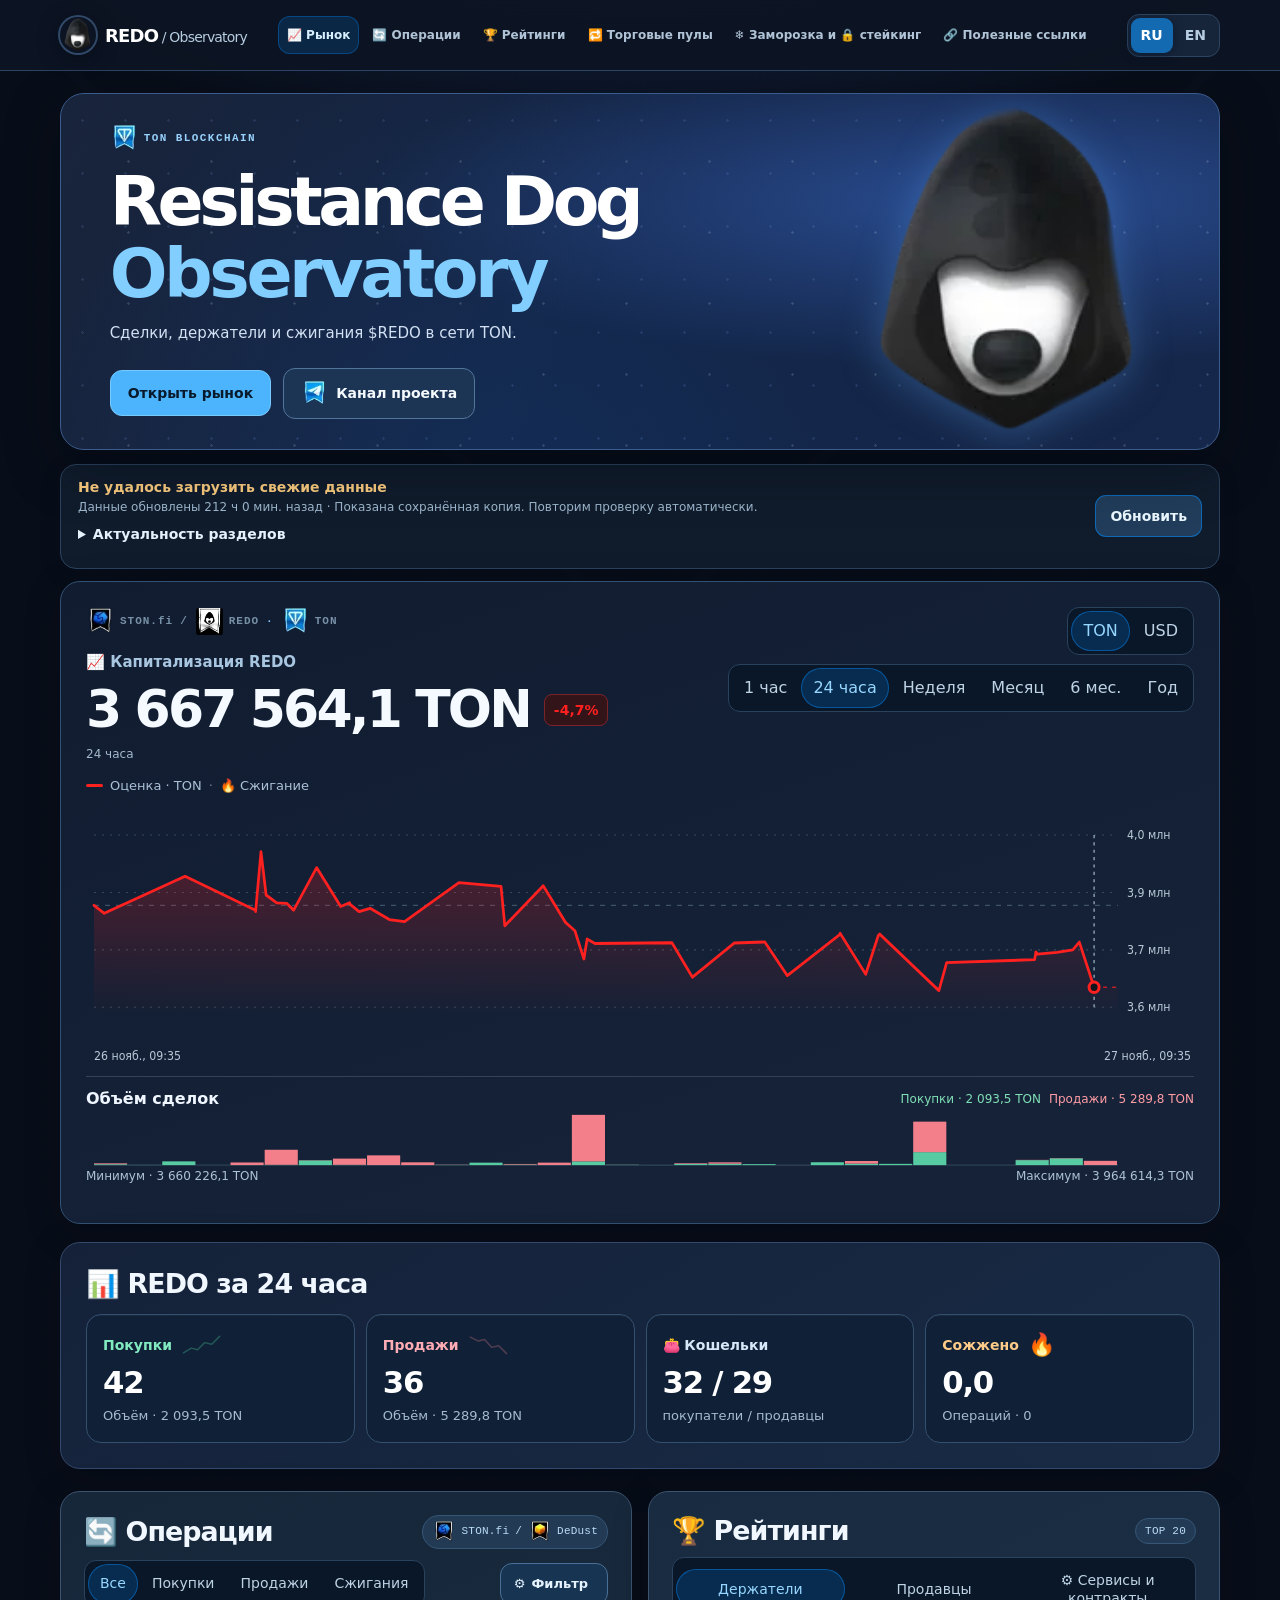
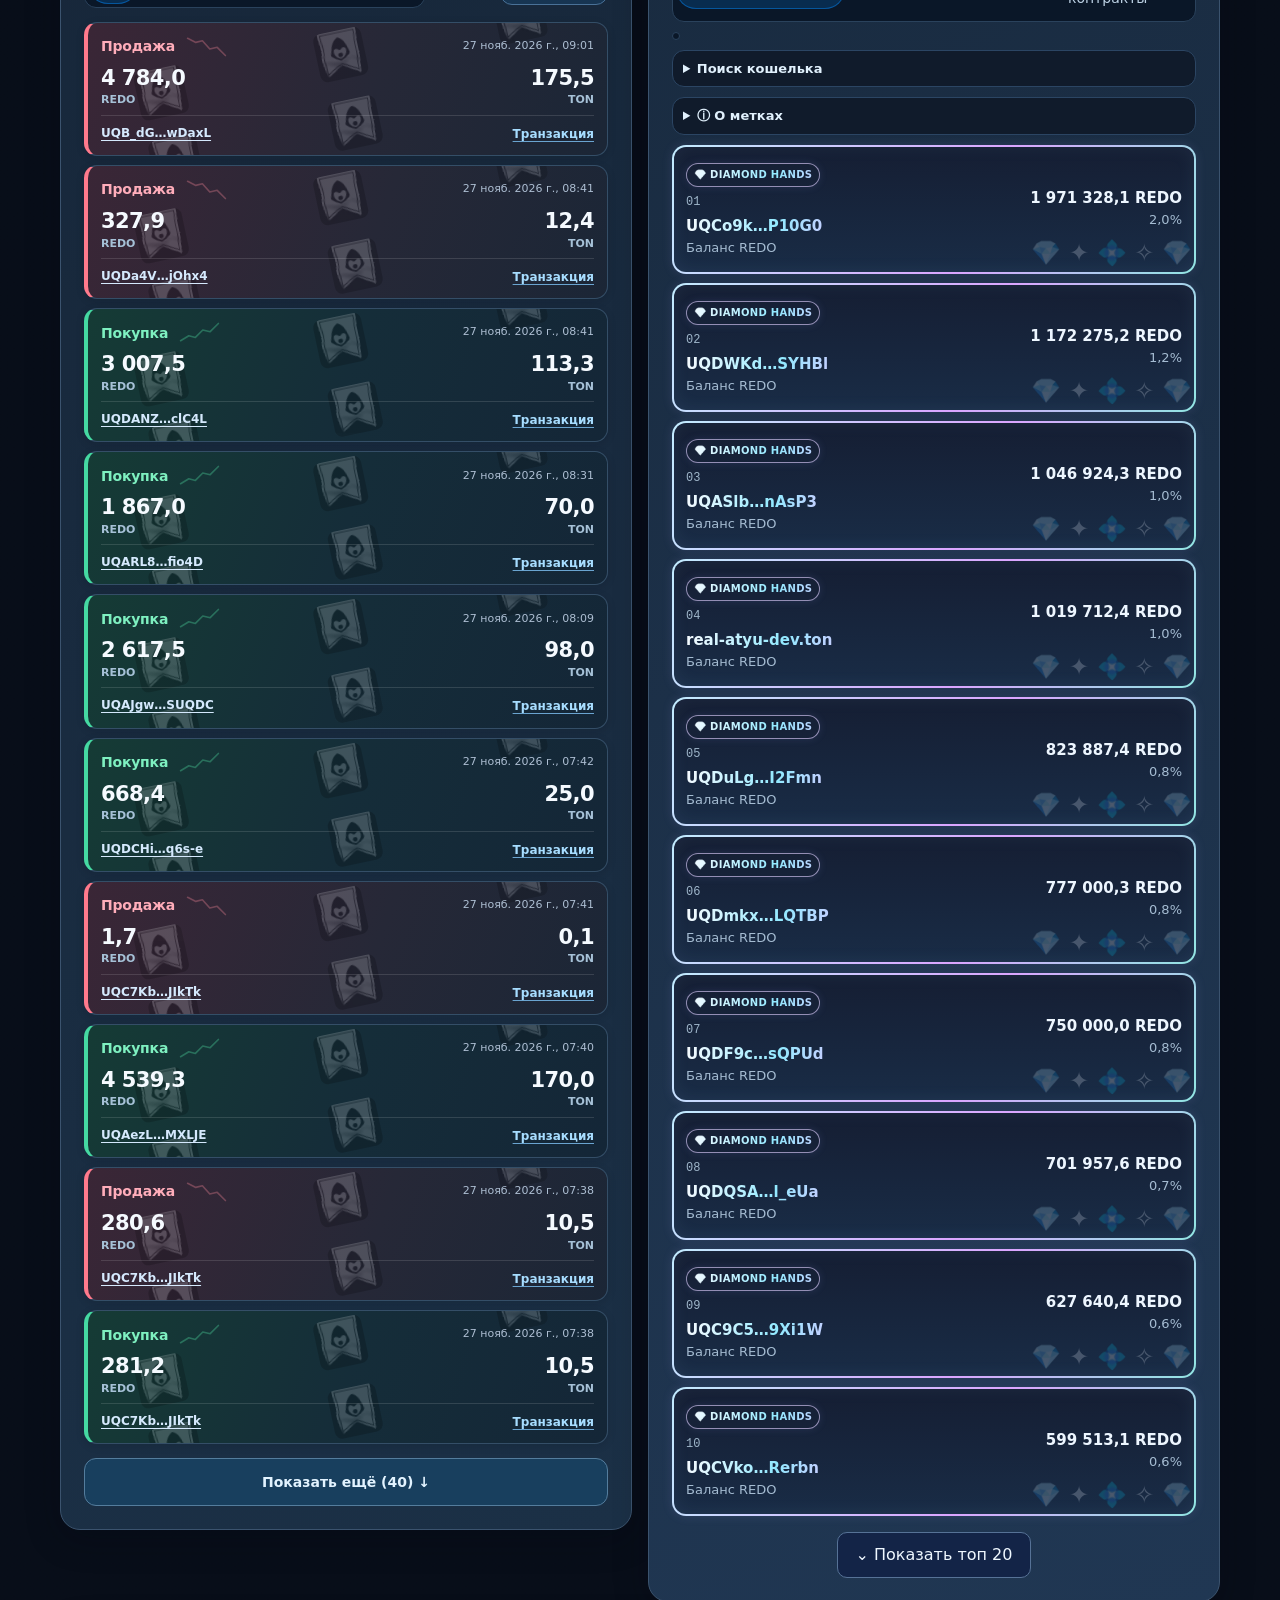
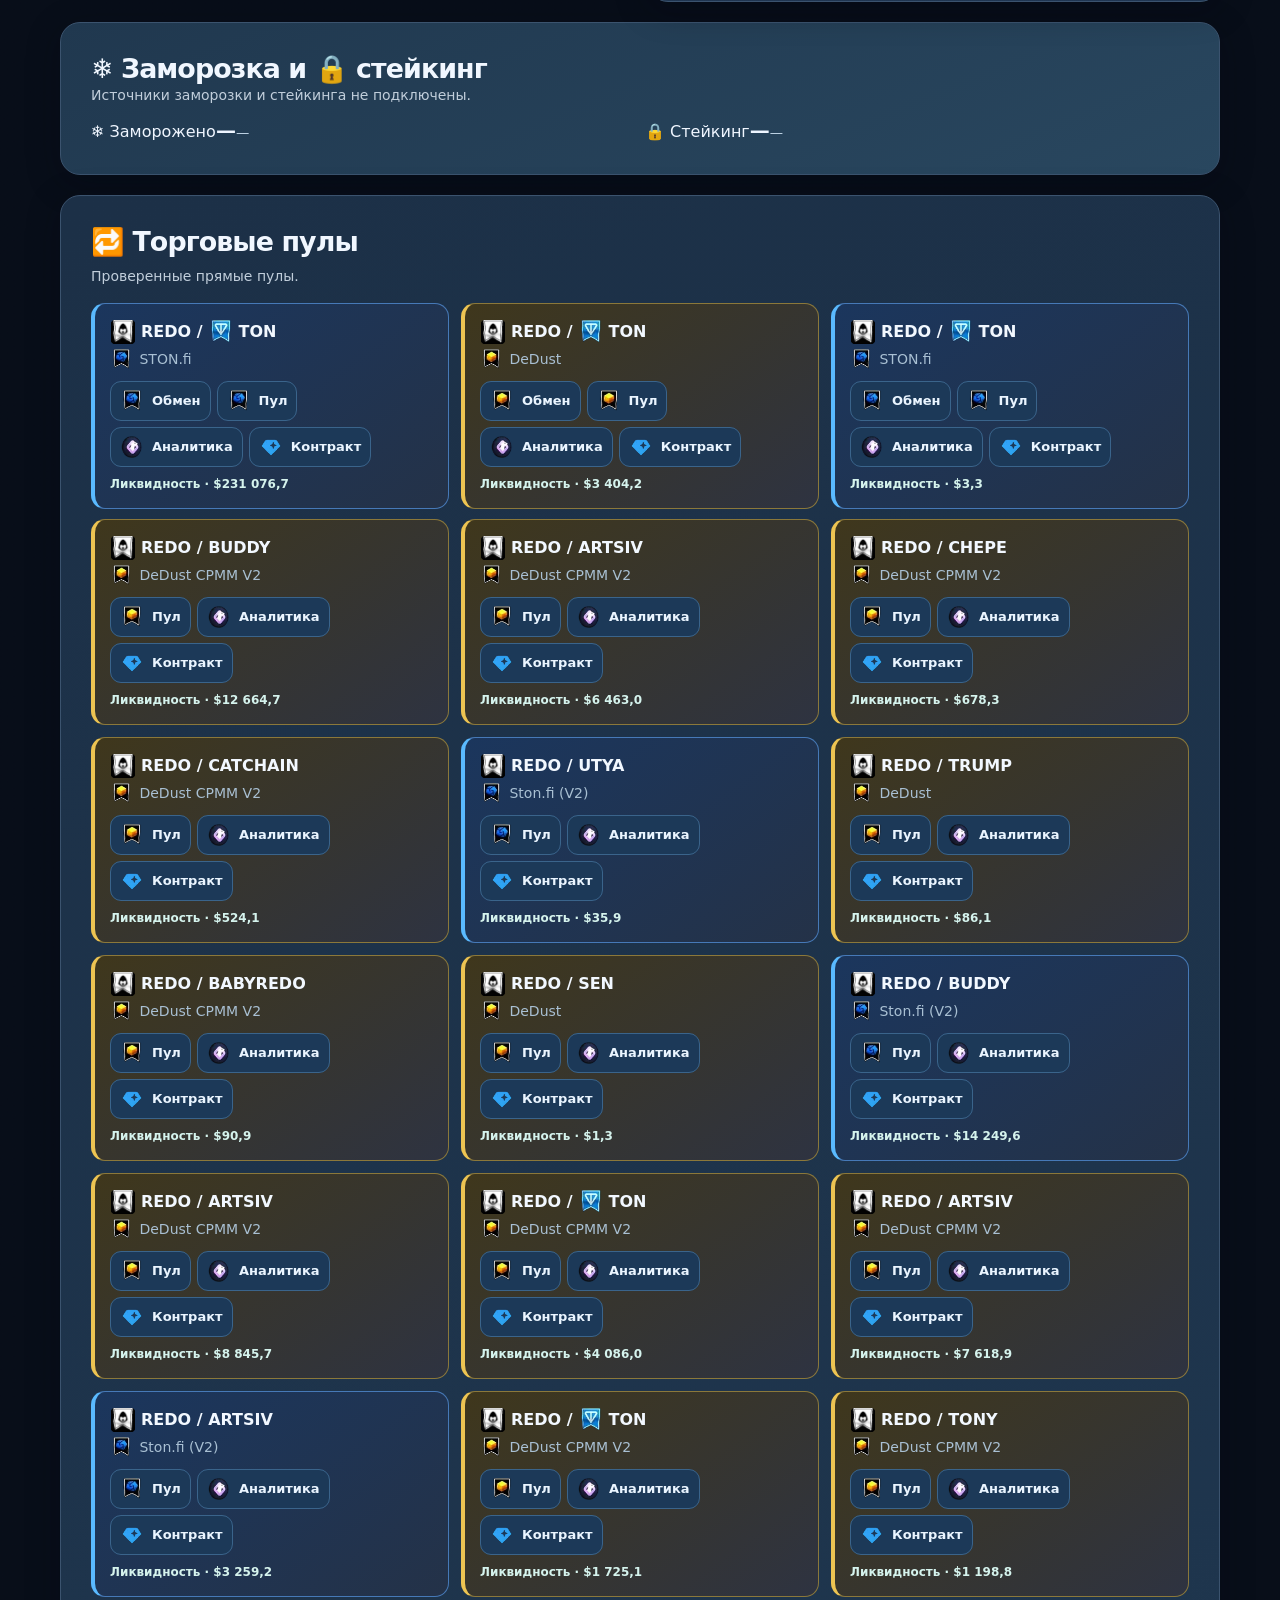
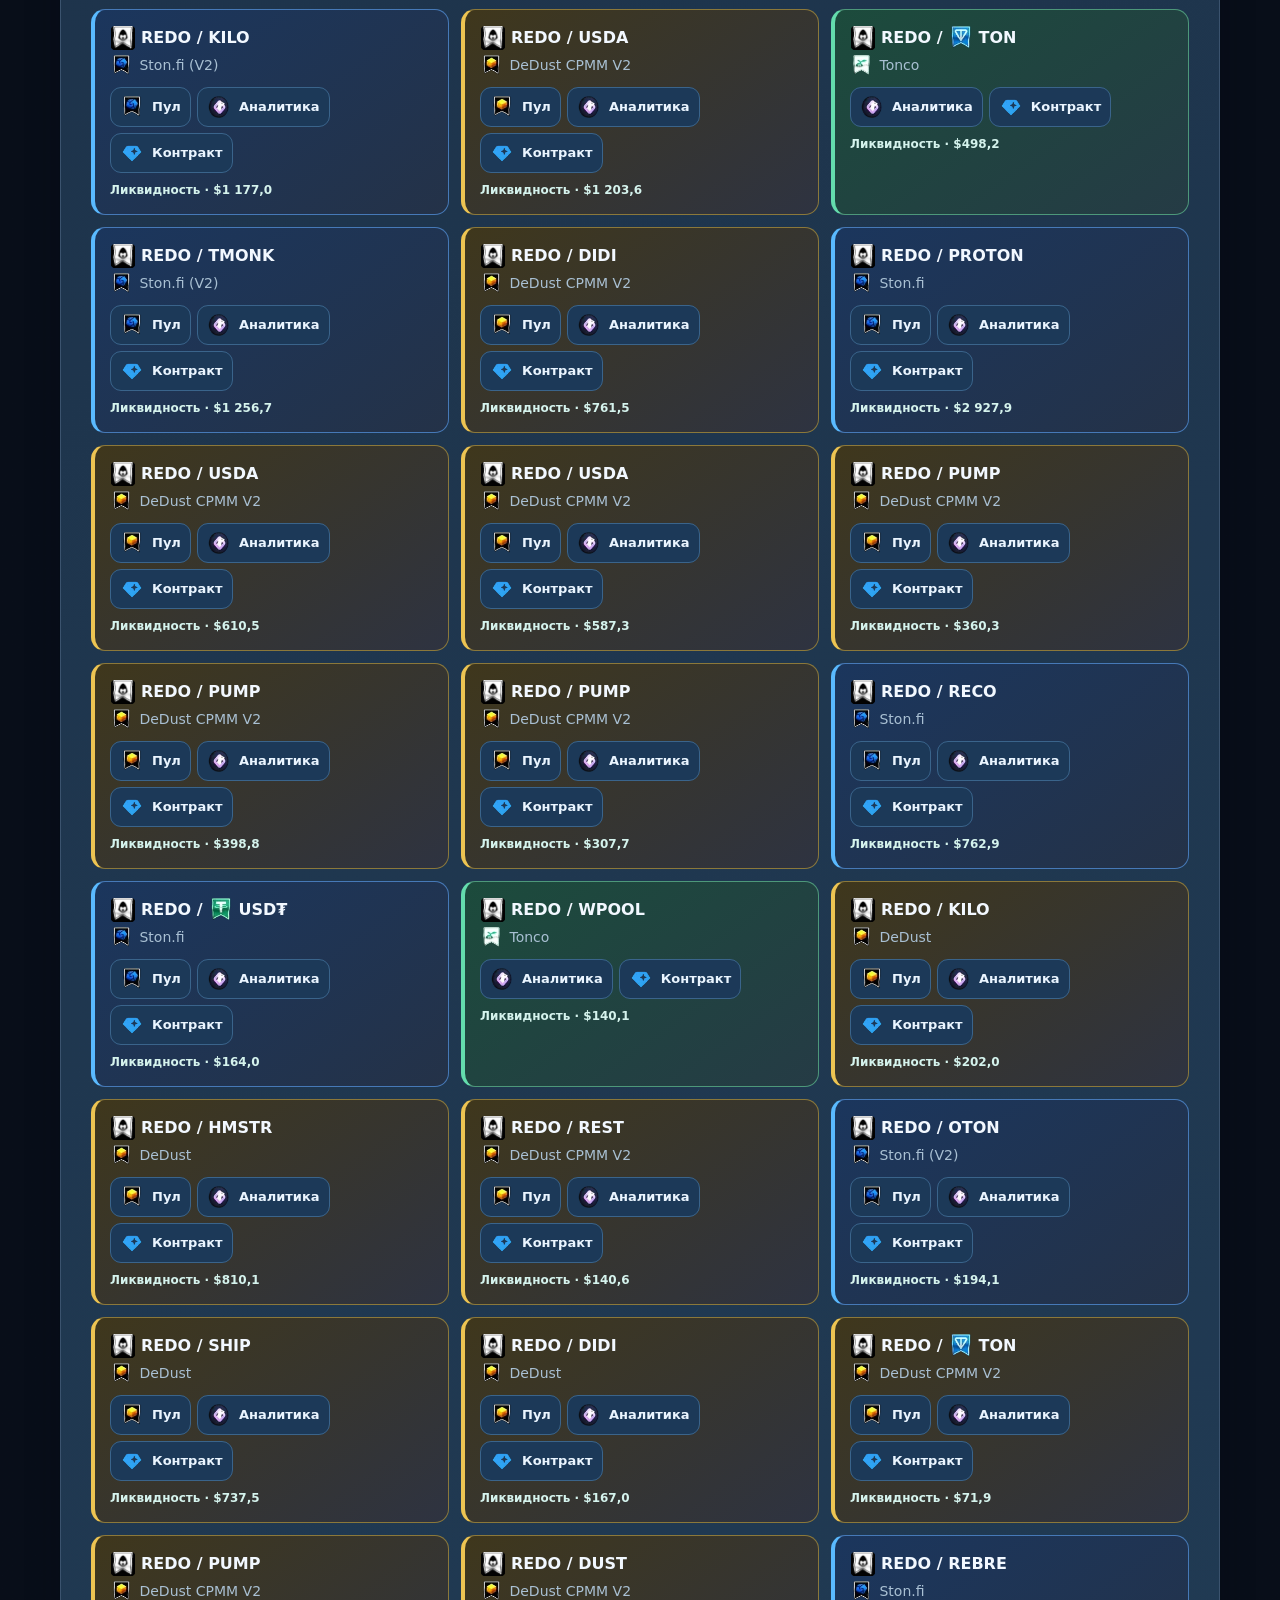
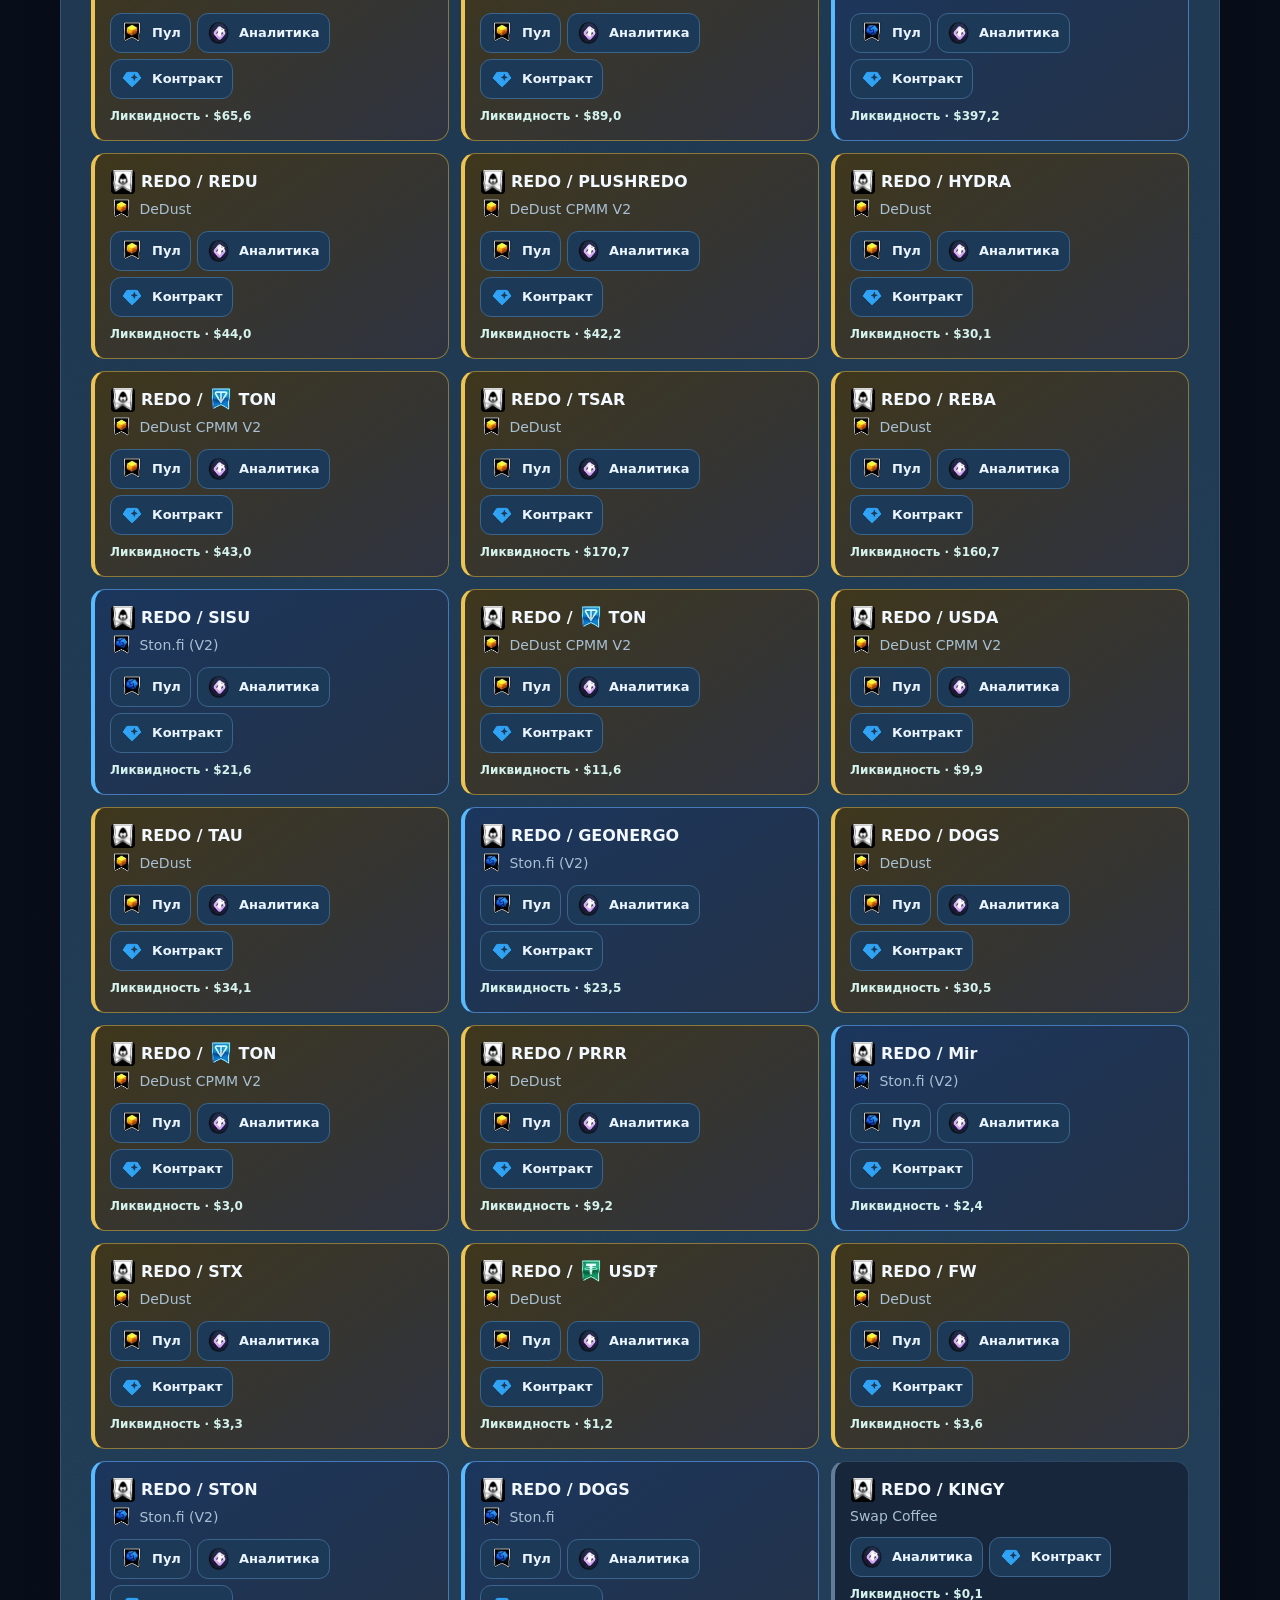
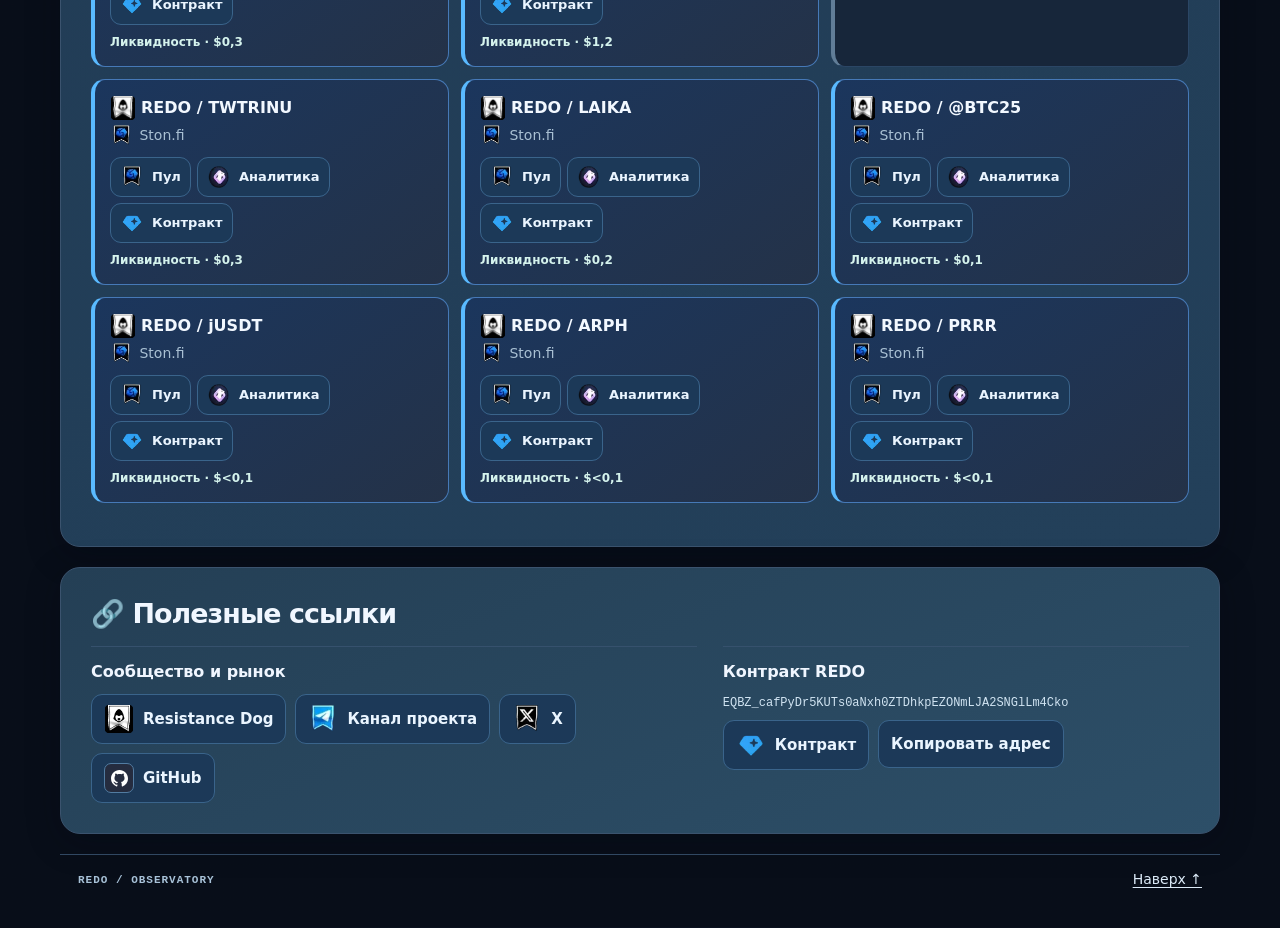
==== commit 18bcec6b: "Refresh REDO snapshot" ====
--- a/index.html
+++ b/index.html
@@ -1145,7 +1145,7 @@
 <section id="links" class="panel resources"><h2 data-t="links"></h2><div class="resourcesGrid"><article><h3 data-t="projectResources"></h3><div class="resourceList"><a href="https://www.redoton.com/home" target="_blank" rel="noopener noreferrer">Resistance Dog</a><a href="https://t.me/redotoken" target="_blank" rel="noopener noreferrer" data-t="projectChannel">Канал проекта</a><a href="https://x.com/redotoken" target="_blank" rel="noopener noreferrer">X</a><a href="https://github.com/Freebielife/REDO" target="_blank" rel="noopener noreferrer">GitHub</a></div></article><article><h3 data-t="contractLabel"></h3><p class="contract" id="contractAddress"></p><div class="resourceList"><a id="contract" data-t="exploreContract"></a><button id="copy"></button></div></article></div></section>
 <footer><span>REDO / OBSERVATORY</span><a href="#top" data-t="up"></a></footer></main>
 
-<script id="snapshot" type="application/json">{"schema":1,"token":"EQBZ_cafPyDr5KUTs0aNxh0ZTDhkpEZONmLJA2SNGlLm4Cko","updated":1795771910,"errors":["domains","fragmentNumbers"],"refreshStatus":{"holders":{"attemptedAt":1795771713,"ok":true,"lastSuccess":1795771713},"burns":{"attemptedAt":1795771713,"ok":true,"lastSuccess":1795771713},"zeroBurns":{"attemptedAt":1795771713,"ok":true,"lastSuccess":1795771713},"trades":{"attemptedAt":1795771713,"ok":true,"lastSuccess":1795771713},"rates":{"attemptedAt":1795771713,"ok":true,"lastSuccess":1795771713},"pools":{"attemptedAt":1795771713,"ok":true,"lastSuccess":1795771713},"identity":{"attemptedAt":1795771713,"ok":true,"lastSuccess":1795771713},"badges":{"attemptedAt":1795771713,"ok":true,"lastSuccess":1795771713}},"holders":{"totalSupply":"99999989.256193123","holderCount":27841,"holders":[{"wallet":"0:d887d0e2d1c4fc4126e71c970d33ab1896940000eae703bb1ab6cecc830777e3","name":null,"tokenAmount":"4791167.007804396","share":4.791167522558181},{"wallet":"0:779dcc815138d9500e449c5291e7f12738c23d575b5310000f6a253bd607384e","name":null,"tokenAmount":"3155675.2947858","share":3.1556756338254957},{"wallet":"0:a8f641e2c97deabe8bef338d20387f07fa4ef71e2b0c7d27f9c6ae4c15378fd7","name":null,"tokenAmount":"1971328.13168195","share":1.97132834347766},{"wallet":"0:d629d8d740c17af8fc2f244e2a34abb6680cb5b69a9f6143f3b092f3c622d260","name":null,"tokenAmount":"1172275.187373931","share":1.1722753133209267},{"wallet":"0:1295b3d44460506ab0dc1568d7b14a7ce97b4d5e747abd822dc9f2e3bf98a702","name":null,"tokenAmount":"1046924.323428417","share":1.0469244359079566},{"wallet":"0:34773f1472a48f08af65619351de183c11c6707b241c8fed05b8f6a10f82266e","name":"real-atyu-dev.ton","tokenAmount":"1019712.41298733","share":1.0197125225432742},{"wallet":"0:ee2e0f3bb688dcefbb22952f14e1111bbd1674b496dd936c841d3d5557f7c8d8","name":null,"tokenAmount":"823887.409554121","share":0.8238874980710027},{"wallet":"0:e6931fea1e4ffa661f9add3fbf46bc2de281d7d624e1b8e42e1917a5abc60b41","name":null,"tokenAmount":"777000.293741651","share":0.777000377221071},{"wallet":"0:c5f5cad02fc7e7b6c0a5bfddeeb52ba403449553d5eabbd831db3b35998a6c40","name":null,"tokenAmount":"750000.001","share":0.7500000815785604},{"wallet":"0:d04805962910549b456752b9f2fbd362fdd7a86e2b34682e97a44b5a971c65fd","name":null,"tokenAmount":"701957.621184371","share":0.7019576966013503},{"wallet":"0:bd0b99ade222b95c51b77b9e95f36d3bdbbd657c23dafe67452866c8b1403d5e","name":null,"tokenAmount":"627640.375869731","share":0.6276404433022081},{"wallet":"0:959284cb0b56e0a244d06a0c85222377fdd3881d771ee6b8ca2c4fbf127f117a","name":null,"tokenAmount":"599513.069533304","share":0.5995131339438373},{"wallet":"0:00124bf6011acf05cbe437c33594b35ae38552993a7d723805ba0b72cd4739b7","name":null,"tokenAmount":"582331.343815781","share":0.5823314063803426},{"wallet":"0:1a536bdec3f7b799e390af78865b77c63918a5f44a65e7a37aa718d5ed03bb30","name":null,"tokenAmount":"576491.478187938","share":0.5764915401250758},{"wallet":"0:92df38eaed7d0793f8eb59e96fd8612ae1a88a747661a89d79aab8ae1f73676d","name":null,"tokenAmount":"545239.751","share":0.5452398095795121},{"wallet":"0:1ea4e7c10440f983b86d4f49a9cbf512875a2ec6c4e5cdf9d8bf3ef847a60f78","name":null,"tokenAmount":"539889.881504628","share":0.5398899395093605},{"wallet":"0:fe67a0dca2b2135aacc3874ddbaff48c6bef1517e584b6cd323c02017b9c9074","name":null,"tokenAmount":"532267.503751229","share":0.5322675609370278},{"wallet":"0:b9fa0ddf3a9ff62c904f7835f7463fe35b5dd614b42d8b2f91a6648c85ee6f0b","name":null,"tokenAmount":"513383.834979186","share":0.5133838901361597},{"wallet":"0:6840bb9aab31c28a45695981834acf855508b3feb0f1898a016ef3935b372eeb","name":null,"tokenAmount":"498061.713217133","share":0.49806176672792735},{"wallet":"0:f2d218624dbd83c492074adcc643d879a97295b65b97abd94fc6d63786728c1e","name":null,"tokenAmount":"480000","share":0.48000005157027853},{"wallet":"0:b18809bf2de95ddeffe38aabb4382447833b83b42126f4ab925a1c806c38327d","name":null,"tokenAmount":"451818.433988481","share":0.4518184825309862},{"wallet":"0:2b19b9f5285f0c512a2871c23fa9c8120c372b4cb3eeac3f46f51dc520298efe","name":null,"tokenAmount":"451031.827653649","share":0.45103187611164275},{"wallet":"0:5179644885ad5886bc9053e28846317a696e40dfe7c8a16d2881e32623f051d6","name":null,"tokenAmount":"450238.975541289","share":0.4502390239141002},{"wallet":"0:a14b1f452385b2bb984ad2c4441e1d23cae071fdfc096dfba53ebba3b6ff1d10","name":null,"tokenAmount":"413281.838121788","share":0.41328188252399534},{"wallet":"0:59bda7dc5de3f373d1e4717870c5f6a331d50b27a28c8b3e1256a2766ebdc38b","name":null,"tokenAmount":"411487.389893712","share":0.41148743410312727},{"wallet":"0:2fcbc568f85fffe6e89ac871434b2b22568e802743fa84fd184ac46454436e95","name":"utyaman.ton","tokenAmount":"408223.108529808","share":0.40822315238851514},{"wallet":"0:e9f172851040ace452e5614f9402faae0bd02db17423b8b0022fde1c594e8163","name":null,"tokenAmount":"368922.046391846","share":0.36892208602812243},{"wallet":"0:032688e2f6f239a9f0faad32e384c77d34811277a49fab65085a1f271dd90e2e","name":null,"tokenAmount":"356212.834604329","share":0.35621287287515213},{"wallet":"0:58ac8dc106746514aeb4aa49c0b0c4041f38464ca4bf3f8a6e9e6279a3e7f73a","name":"plebbitdotcom.ton","tokenAmount":"350000","share":0.3500000376033281},{"wallet":"0:c456887a9cb4bd5407a802eb67bb8c52d91265be1760402b21542ce9acdb475d","name":null,"tokenAmount":"343406.181486518","share":0.3434062183814189},{"wallet":"0:790ebf38ac74ed3ac1d9630068444234713e4a2e68623b6ff352718cc997fb20","name":"tonenjoyer.ton","tokenAmount":"343179.131621589","share":0.3431791684920961},{"wallet":"0:623f58810b90ad5575ee25d78b92fdf03528eaeca92e3155b9fe0c43c62b685e","name":null,"tokenAmount":"343011.129357638","share":0.34301116621009525},{"wallet":"0:4d0fd604b59027524a983d8b8d825d9d0997fe7806079e1ec4bb04a0a1f9e1f3","name":null,"tokenAmount":"326484.532818333","share":0.32648456789520447},{"wallet":"0:6dcb803c9af913c599564ec23ab277040857b82875bdf486851053a835cf176e","name":null,"tokenAmount":"326060.793478484","share":0.3260608285098297},{"wallet":"0:2c5e69b200cb466ccfd95fde68373b72583eb6a857c463f0a7fbe705da328c55","name":null,"tokenAmount":"310250.959694901","share":0.3102509930276685},{"wallet":"0:d4a3a50a7fbd117d302ad3cd23c2947f5b552bf8b8e4bd4f89b2329d131972e0","name":null,"tokenAmount":"293786.101815611","share":0.29378613337942583},{"wallet":"0:866281e6fe85a90cb428b6348861e319cd619ac068772d9af87494b58fb146ac","name":null,"tokenAmount":"285000.001","share":0.285000031619853},{"wallet":"0:a2faca7adfebd5c5970108d1f79065cef32b0c143fb13489066b684cdd7ee95c","name":null,"tokenAmount":"281629.493947184","share":0.2816295242049162},{"wallet":"0:cd1cf0b39fd76b1f47c6247f7f59f77d214e3bffb9635bc598ed4ccc4e562f4f","name":"fuhao.ton","tokenAmount":"279386.229821593","share":0.2793862598383132},{"wallet":"0:745331ff27449097d77ac732b84f70190f7ec9d59eee5d12801466e12f9945e6","name":null,"tokenAmount":"277622.702822821","share":0.27762273265007126},{"wallet":"0:18cb9d696ab459ce3a0ec24b394441e7f2c94ecd68bd344e56f90390560bd3bc","name":null,"tokenAmount":"270074.025959266","share":0.2700740549755009},{"wallet":"0:6d767be8253fd042af7048d04a93db2b560a3ce3a0032644a98547e9e894f096","name":null,"tokenAmount":"264414.432750111","share":0.26441446115829004},{"wallet":"0:aa1c16c87b6c11c9af04dc1d1bc2b8876d52265c462f6162fc8bfc43218f2f17","name":null,"tokenAmount":"242055.734426658","share":0.24205576043266144},{"wallet":"0:eebc80fa9be53c4a5f5b91b7a3798f7847b9697473e1bbec7c5228b91f8b54b6","name":null,"tokenAmount":"241310.537294378","share":0.24131056322031888},{"wallet":"0:6b8bed017e8b74ba087747ad956d92023e24de66d4c71a731d20c346dea416a7","name":null,"tokenAmount":"240561.912047958","share":0.24056193789346803},{"wallet":"0:bfa32176551ecbb94d3f0a57f32760b9b278f423739f06bea34272288cd1d89b","name":null,"tokenAmount":"240207.89752802","share":0.2402079233354954},{"wallet":"0:1dcf52bc6282798811489a6eb589995c9ef9a9442a7d3a0b89263beccf256e0e","name":null,"tokenAmount":"236974.745975555","share":0.23697477143566678},{"wallet":"0:46058382332a885b40702c383096822adab86ad217e0cf051cbd65dcff278137","name":null,"tokenAmount":"234022.747677739","share":0.23402277282069375},{"wallet":"0:f27f92aac9613a65c0f0427c174b592d13593ba368bace5bfcd0bf0f52d5bbc5","name":null,"tokenAmount":"233629.526141157","share":0.2336295512418648},{"wallet":"0:c0c8e0dd6054341842743348d6a10402ee188f09b211b43bb7f17ebcdfac4968","name":null,"tokenAmount":"233274.436052253","share":0.2332744611148106},{"wallet":"0:276dab506f4fb26a77045a421cc70371c37ea987aa41bbf08e92406035167a73","name":null,"tokenAmount":"232634.998879383","share":0.2326350238732407},{"wallet":"0:d166788b27bafa856d44e2bc78a29089bc36c9251b2dfb72d435bbc19d0cb63c","name":null,"tokenAmount":"230017.512700394","share":0.230017537413034},{"wallet":"0:d880cda3ec71455fc96698c93b19e2863c46512fa1ef026a71e311790ba03eb5","name":null,"tokenAmount":"223402.494616578","share":0.22340251861851315},{"wallet":"0:2d148675777be5513730276a184b6f23d9578e6f6263c6ef8be1704427fa16c9","name":null,"tokenAmount":"217853.663553896","share":0.2178536869596754},{"wallet":"0:339c6a24938f3f09abc7025554abb6ca7ec7dc8e7f54197439b054f220a23d29","name":null,"tokenAmount":"217465.347944746","share":0.21746537130880553},{"wallet":"0:f20bdbfcfbaabbef5d1f5631049a5b18c639ae3ba74f9b084fd7d8a664cb9c19","name":null,"tokenAmount":"212763.004197936","share":0.21276302705678474},{"wallet":"0:ca74478546cb70edae5fea13cf684375dad7ca8c34b67bc36eb2e5f8c7806889","name":null,"tokenAmount":"212280.944256146","share":0.21228096706320312},{"wallet":"0:21b4d4e56f02b2aeb03de17e26320baf746e0552da17f0d2c31dd32d0f213685","name":null,"tokenAmount":"211461.0738","share":0.21146109651897183},{"wallet":"0:a08d64a1cad9ecbd8a7ce66a3c784f5cbc6ea868634b2e6a58c609305828c332","name":null,"tokenAmount":"211426.217291318","share":0.21142624000654492},{"wallet":"0:9b3746733b438649c9c09effec3580ec2232aedfcc26cd2e586693f21ffefcd2","name":null,"tokenAmount":"207352.575936792","share":0.2073525982143547},{"wallet":"0:25b0f18e0b47b5ad1b8d06ad2cafcece487f72488cb0cae34311b7419e719adf","name":null,"tokenAmount":"201605.703639749","share":0.20160572529987877},{"wallet":"0:af2faf6896087eec8f54353713f61d0b406d0fe0520ea7d6a110637cfea957e8","name":"ton-binance.ton","tokenAmount":"200739.890192868","share":0.20073991175997644},{"wallet":"0:6427d012ad3dc33b58c4e2b375a2a37570d7aa618037c5f97eaa93f52e566978","name":null,"tokenAmount":"200100.002672508","share":0.20010002417086817},{"wallet":"0:e542dafcefa76eed90cd44d6201b558f9cfed48e10073af3d2d5eff7764c75fb","name":null,"tokenAmount":"199229.066622218","share":0.19922908802700645},{"wallet":"0:064bb34e8f7f22966b8f4b206f45e91a270fec787e9cfa1716778a572e9c497e","name":null,"tokenAmount":"196160.168800745","share":0.19616018987581696},{"wallet":"0:c0bd296c37f04cea8e89dada87632f6ff056819d3d0603fea99819639acd3f20","name":null,"tokenAmount":"195536.933171664","share":0.19553695417977673},{"wallet":"0:c2d11c507681255a42a5f1b56c6de2c5c209c209435823b4ef473d1361c7cbd5","name":null,"tokenAmount":"193403.826360008","share":0.19340384713894382},{"wallet":"0:42a968a62c365dd0724ca47f7d9d6397cd7a04c675f480ab634e2e69ed8802b5","name":null,"tokenAmount":"190133.680999449","share":0.1901337014270467},{"wallet":"0:8b4c7efa0846ec28f0cdf367d517a7693fc9e56ee8907f60be7f41cb46a215e0","name":null,"tokenAmount":"185707.099728485","share":0.1857071196804993},{"wallet":"0:5d7d434887be30099b3da4f82582c5ee88811a844dc4147747df74aab6d575db","name":null,"tokenAmount":"183728.814403167","share":0.18372883414263813},{"wallet":"0:d36ac7efa45e9c7fd8861a045049f14b195202b942a9ca286fd5db4470c949bd","name":null,"tokenAmount":"174572.004806916","share":0.17457202356259707},{"wallet":"0:e34b7067f4ac6962e5efe901b66a18fac60c8f344578d2436d60935d47a11584","name":null,"tokenAmount":"171422.625889391","share":0.17142264430670884},{"wallet":"0:2fc48733db3260351d4b865730a82f7bedecffb496c3413005242c507454361f","name":null,"tokenAmount":"171208.4329","share":0.17120845129430537},{"wallet":"0:211ebad791001672693afc9c2093889846f1a2d3b6f6886c3078caf9e7a31e37","name":null,"tokenAmount":"169133.067066997","share":0.16913308523832904},{"wallet":"0:56f4f536d4320b5618a6b6f3c08f34663fde8f6c5df7d0bc8a7a4a16cbb68631","name":null,"tokenAmount":"166074.740545366","share":0.1660747583881173},{"wallet":"0:bd3c105af70f46b47faaa355756eddef3a2e617a5234fd8be63c23f765387fb1","name":null,"tokenAmount":"162914.746617229","share":0.16291476412047662},{"wallet":"0:8c4fbc03b8d41283cca1d60b3475387ea606f14e86b0f67aa0772d338eb870c9","name":null,"tokenAmount":"162771.452640702","share":0.1627714701285544},{"wallet":"0:7b4243d87fa5162a5a85b146f43e33aae2c45ed1ed8fc8e49fc01b0f0fac15de","name":null,"tokenAmount":"161391.630289111","share":0.16139164762871794},{"wallet":"0:7fef28f86bdf4ecd0f911b560aab614f8d9f3186c3cc759835303dacbb53f14f","name":null,"tokenAmount":"158819.075813232","share":0.15881909287644863},{"wallet":"0:af594d82d939c18ae04d3b5fe722b29c4d0e2cf563cd0726ce5a6ae905fdf4fd","name":null,"tokenAmount":"158686.065095431","share":0.1586860821443572},{"wallet":"0:677781bc17fc925fef347b2a8a02afd7f5a5bd0708aca04498e68208cae9f347","name":null,"tokenAmount":"156656.874902737","share":0.1566568917336509},{"wallet":"0:f964f3197923139252be9004e0b8afe12cd4edb2d1cb4cef4065b411a9d741c3","name":null,"tokenAmount":"154759.240934272","share":0.15475925756130776},{"wallet":"0:cb77ee35b71a853103e9c787fe58fe6c65a641dcf16bea9dcc6ad7408fff2016","name":null,"tokenAmount":"153035.462820742","share":0.15303547926257835},{"wallet":"0:4a07f1a5b148794a71c184425dccc3c7f05eb3339595d15d1bf6908fbe4434e2","name":null,"tokenAmount":"151610.912149381","share":0.15161092843816634},{"wallet":"0:77bb6079c247e55749f91ea7f9907235c04ec90816fd954ee66724d6a5fa120f","name":null,"tokenAmount":"151570.827247161","share":0.15157084353163972},{"wallet":"0:4dea71d161ffd8a14fe35422fadfc3bbdfda584c4641bd0fb8b3675dd17faf47","name":null,"tokenAmount":"150079.21736413","share":0.150079233488353},{"wallet":"0:d9afb7e4bacbb3a4d68100f0b5ab973c96911228a827803fe733ec4dad5e7adb","name":null,"tokenAmount":"150036.987830444","share":0.15003700395012995},{"wallet":"0:7ac99f3334f8f1a09a70733f4ba90be556ec4b8480fb6f3459a69f7ca2e0667e","name":null,"tokenAmount":"150001.090289332","share":0.15000110640516118},{"wallet":"0:eb92e155c643898f2789fe3bded263d7ca97dd519a4a72c6c4491839276aa405","name":null,"tokenAmount":"150000.875507189","share":0.1500008916229951},{"wallet":"0:32a73076267099f4ee1fa998c85ee71322c72523087cb00ca4198a34e7af916f","name":null,"tokenAmount":"150000.001","share":0.15000001711571215},{"wallet":"0:038fa7b8e31537122c9d9ba55e08c8084ec6fb2c9c93c298e72f95170de13b52","name":null,"tokenAmount":"149900.008156332","share":0.1499000242613011},{"wallet":"0:ad1f9af9f857a882fe742df427741b1dd3e62d743acb0fc5c9d1cf4cda5b8fc9","name":null,"tokenAmount":"146942.061197135","share":0.14694207698430797},{"wallet":"0:a11e2700f39d416e56217840cdb17add47af8bcdbac5357580282d451a09318e","name":null,"tokenAmount":"146885.607659856","share":0.1468856234409637},{"wallet":"0:45eaca696d65eb40e2f0a26ab73c8a060dc20ea94db8855d3a7e04cff05945fe","name":null,"tokenAmount":"146758.534972987","share":0.14675855074044228},{"wallet":"0:18d6ccb5e1fe52a8369446f37013e939a655a1c82a7d03f1a9c1cedf0b06a920","name":null,"tokenAmount":"146641.713804892","share":0.14664172955979624},{"wallet":"0:5d5535f27b6251f893064e79c25bf5f39bc8ef697af17be46ab6091bfebddb1a","name":null,"tokenAmount":"146113.509151119","share":0.14611352484927392},{"wallet":"0:934a4d510790b95b380261babe0a880a10dc8f2890fcfe5a6d6b77c040e5ca7c","name":null,"tokenAmount":"145794.049446965","share":0.1457940651107978},{"wallet":"0:d5b08d092679c72f66ee943b18571da268be437c088030f7b37ad6fc4a6148fc","name":null,"tokenAmount":"145000.001","share":0.14500001657852174},{"wallet":"0:75c0f62a678e7ca2ea5d8116c7e5aa0e2de661ff92ca4cfbcac2319b28cd5c04","name":null,"tokenAmount":"142851.032192473","share":0.14285104754011366},{"wallet":"0:4d810b69552f8c0d2c18ea134b02a732abf2683216b8c512a2d35c662585d291","name":null,"tokenAmount":"142461.878286004","share":0.14246189359183473}],"asOf":1795771713},"engineVersion":"1.3.0","methodology":{"valuation":"last observed swap in primary_pool times CURRENT total supply; not circulating market cap","primary_pool":"EQBCwe_IObXA4Mt3RbcHil2s4-v4YQS3wUDt1-DvZOceeMGO","sellers":"sum of successful supported native TON swap sales; service roles excluded","holders":"balances excluding known services and identified contracts; unclassified accounts may remain until verified","burns":"accepted burn notifications and zero-address transfers shown as distinct evidence","usd":"historical TON/USD rate from CoinGecko","history":"incremental confirmed swaps; missing intervals remain partial"},"serviceRegistry":{"asOf":1795771713,"source":"https://github.com/tonkeeper/ton-assets/blob/main/accounts.json","sha256":"4286bd47e11399901a7d713c9e98a5dba17300d76fe272f4f5d46110a84f4e2e","entries":{"0:ad8afecfacc248996885d8be6824280f9f3a7e54c2f6080b7971b9f556c280c4":"Crypto Bot","0:dddcd3cdad60af4c0d69389f567ad51d0c263fa4968d655ab424c69aadaf9322":"Wallet Bot 1","0:436a76c2794a88e3fbfec6b9c0374fc8db046f10868b835420d9937973a665d4":"Wallet Bot 2","0:6e814e6450e8c578067bb656298fb4d01397dd15018d7f34dc369eaba4c2111c":"Wallet Bot 3","0:5f00decb7da51881764dc3959cec60609045f6ca1b89e646bde49d492705d77f":"OKX 1","0:f15db2c62cd86aff0860d39c491fc73a31395fafeb5945e644498562260c782e":"OKX 2","0:e7e86da08742ed933434ffeb8f08a63c7e100ee842e25f599a9cbf0891574a6c":"OKX 3","0:0338def34b84c6ee9134a04ab1601450be446340a37ae259de57cb37bdb590cd":"OKX 4","0:a30a49ec725e9f57244b66af4c2da7ab76004b4fce80d3a34b1cd0c37762abce":"OKX 5","0:24da1e7b8da901e5b3dd0f98c397feb6e5a5ea483195a8b6bd0682cf2c5327ae":"OKX 6","0:7f2e84c723d8b6b6b1aacf810c8c26ab23c22022b464b87104b2d3065b0ea70b":"OKX 7","0:854ec4521efd52ad43bcf1988e4c44ebdf9a26ad18fa51abfdb685fc3b348a5c":"OKX 8","0:f9bdc0de461c1a2e002fada9550bbb095c8f9f73668d70c517a9cc7e050f8e5a":"OKX 9","0:9b9b739de2527ae72d21083f5198d710c7288453b4733e57ecadb2e189ac829c":"OKX 10","0:b31535e934db05bbc220267467903c8108bdabcbc2a06588838b726ddf589ef0":"FTX","0:57eb74407604a19f7e04005315ef70aeb7b675e6551977586756f6baf12125ee":"MEXC 1","0:1c7bd690f4f93de8b93db5790129dab65926c6e1fc9b57380089db5529516630":"MEXC 2","0:d887d0e2d1c4fc4126e71c970d33ab1896940000eae703bb1ab6cecc830777e3":"MEXC 3","0:7994848c1fcbcbc57a6a5a987b66eb424b8b54e10759b6b514a66b600c2b0eef":"EXMO","0:8d195793baad9a08c46dc353aebe999341dabd07721b9725f19e18abc3d10d92":"EXMO Cold Storage 1","0:26ab8ae763a3a7c3067d882b7b01cd5d37254cb8768f57b6a47c00028effc7b8":"EXMO Cold Storage 2","0:0130c77346e9ed82df677d107ad6a775c11f9c18f6a05c0dd17906b355850dad":"EXMO Deposit","0:342a359e38357c083968129fddddf049ef5c47315bfbef27505a356bf9f02d65":"CoinEx","0:555f3053e257130374bb831ae0e219e5e5f9ec0ca8f8a0d133369d3d690c64c2":"Huobi Deposit","0:85af78e8d035e920117cda654615cdf371d464480b629e110d3c5310d85ab362":"Huobi","0:80d4123841167ca989ac912443cc99a4b9c1a87584536427ff6fd85c92395ae9":"Kucoin 1","0:b37e57033db21d10b950e6143b658c10c3bf425bd193025960aef7f22dbcf4fc":"Kucoin 2","0:07ce60b7e5f255a88c3707f3fbc79e2cf924ed6b4b7d09c6324f0ba2338a48fa":"Kucoin 3","0:a14b1f452385b2bb984ad2c4441e1d23cae071fdfc096dfba53ebba3b6ff1d10":"lbank.info","0:75726a716f747e60b0371cb0d5d35471e8e1e931003fecc3a0961a8bd82c09c7":"xRocket Bot Cold Storage (Old)","0:c1dc654b598ab84cda4f12372efed8907cedf0901865a58649087373e01b1c24":"xRocket Bot (Old)","0:45614fee399c43d77bb597558791831bc0ee31754cbb2b5b1fbf5a3488ed9940":"xRocket Bot Cold Storage","0:011a8f0a0b36b779af033473274966666d1cd6fb4e77df679375fbd6f970d012":"xRocket Bot","0:c3f1da8ecda8f8cd42bace224ea3f1b6971eaa7f54c492d4d190527b4f573f7c":"Bybit 1","0:4a1f3ebcc66bdcefa90245bdf541a50ada1c688a487534b1587abffd93038834":"Bybit 2","0:cd525c15904d7b4027eae08b318624260f371ce8c9f4fcca0cdb7b583854107c":"Bybit 3","0:ae62a192da96e266161a702cc9f6de91c0c3441f17ceba51bc442dfb2031a30a":"Bybit 4","0:e3ce05c4da977132c24a3b102da8b5fbf2ea9173337b49de346e4a4b057f7579":"Bybit 5","0:e33ef85d174eb457c072d1ee10215b69ab9b64192f7421302ab1c8e26b7ad4bd":"Bybit 6","0:7f97f36dda3f7dedc9e12f8c09c4f89e7fbc17527ab3f67de4c3b155297a56e4":"Bybit 7","0:7d133d4e425c8e00de015513a44e66e6d163b21e71720aec7579965e5de28c55":"Bybit 8","0:f2dc1860686cd658987e2bed8216532d8c004460dadea907cc7d4ad7236c496b":"Bybit 9","0:4a1c20bc9a6f9294f75f1c87a7f383a8b73a483a2e6dcb3630ddbe78b3ccad00":"Bybit 10","0:008bb088e81e38d583826901093567027cc1575ec744ac354fa4eeec302d166d":"bit.com","0:1882478daef1b7ed200cbbdc201bd4ed0b24c2e5f1a4c7c15aeb7e3b1a759193":"Coinone Deposit","0:a4d2072b1edc1355fc7fbee0095beec7889a2d3cfaa9edcf2ce9e128631abbd6":"Coinone Withdrawal","0:f3f4ed0913ab555d023745058f1a6c55a49d4876593cb9bdab1f780a99b185bc":"Paribu","0:f9873509de5a2f97f7b2805f5f7aafab447f43c91e751cc8efabc6d2ea09d78a":"BingX","0:b496b8f73b469ff06a2d89e62c4d70a103fc228c821537b49dff092060bc281f":"Gate.io","0:60ff0b28e2b3839bef250a81be9f2e78a6265b980ec5d24df4e44bbff2c3fb25":"TIDEX","0:23eef28b6da5a368d6c0b8028fd5ed47c26758676bc9db1b5653caaadc969f91":"CWallet","0:00ffafa9fb3d4f837824436d19953c792be6632af73a9b82c4dc69ca07195087":"Matrixport","0:b58c73481f25a280f9705ab3424be850614d823256263ecfa049fa9fb917720d":"QMall","0:00b402b789e5626e1c61b50c5dbe2024426e92f16c0c2fb735396df96046b5fa":"BIT","0:2c54797319837b4c6d014fc991c1a8d4294dfd4d6cec4937e370f1f27db0423f":"Bitforex","0:6a5a76a1538cf9596590ec3708470649c342624bf92e63a6a7a15254ededa904":"Bitfinex","0:59b065c5d66261a5317660e96eee476aa6a11b749bdcbe8c0d1f3dbf24200d1c":"OMPFinex","0:3cd5ad54b190a71caab984b0f210e3742c7f2147b7e9073377d7c6b470017362":"Bitrue","0:6c53cd87cc0d33486db42c1c7fc03dfaeb2f7b815afc368ab1aee567edda3f72":"Coinspot","0:9a582c23266b8ea47eb71118a3c040d42b230b2266fecffe2d3cd390c0922c35":"BigOne","0:dd528505af15c6e5206bdd8f6c9a3b541f80ca98ae8a5066ab3ff8de1ff5e678":"Farhad Exchange","0:2b6f3cda567c385f0645486f3c665a451f56b2969d1be57d86eb77c6077a81d1":"BitTime","0:cdf7f0d7c09036f064272e3c429ed570be49ef29eb3a735b64bbc17915073732":"Bitget","0:e9c0a24ffaa6aa4f228890e71ae9550bfc53a6c57e643bc31c240e18727ac1ce":"Bitget2","0:336502faf83ef5b532d315ba71450b661c90e83fce64d8bc1fd2bf642f3555d9":"Bitget3","0:b308c7f9b4f596f6250175885972549871b05c70ed3619fd5a939401eea972e4":"Bitget4","0:e2d1df206b372db1f3b890e60d185b67aa0c9f1b6b6ff60a05091c8c01b40ac4":"Bitget5","0:7a0dc94da9f48b968dfb87be38d4fab7286288db7a04d3081feee177376d9089":"Bitget6","0:8785ef5ebb0fd24c6911d10f43c00961e9748fa54297a1ac517e3c5fe76bb0be":"Bitget7","0:213b6804c2082135a4a803da8e3b30cfed51aee9af2ad2100334b7f4711d3bcc":"Bitget8","0:573dfe99490a041703e977e4724135c5b8bea0bea67839612247451ca9d5c4cb":"Bitget9","0:de2519a527de7e1d4c1028bdb74e022b28a6e370e4fec3fc27d8d971308f99bb":"Bitget10","0:06476e580e250d0abec5c365a711833483c581d57b908be37d56bdb0e338c312":"Bitget11","0:c9959a997e1d4e4383d8db37b86d2101ce78dcf1f1b3904d9888fe572ef0efd4":"Bitget12","0:c07e51e5b694937758f45f4003071c84f4c4a68bdb168a22c3d6c8b89cd6186f":"Bitget13","0:1797a5c4c50a2b312ce9927ff6f12efd3b0b58ff311445118c2d2e64312b5d79":"Bitget14","0:6083005b354ab1c4785aa8ce8293ee5c9c182e9248f27e9c9074f35c16342083":"Bitget15","0:f99b14600ae44d2f12b178e8c6eabd78892ae82c5e45b6898f9deb7eb203f9c4":"Binance","0:8e91b50381c36dd42accdb51f5cb5d96848568b4924f8079b1a5ae7e10f43eda":"Binance Hot Wallet","0:ca1d9edeef40b3a9dbd9082f3767859547c3ce0bf641d09d58e33a3cf06fb309":"Binance Hot Wallet","0:a2faca7adfebd5c5970108d1f79065cef32b0c143fb13489066b684cdd7ee95c":"BitMart","0:5d5a830e48214791f4ab5352900c624d3bff3c5efd630196b180158eb789990f":"Nobitex","0:cad898b200a0934ee416c2039bbf3f5d7f1a323172875b3c19d378a6f540f7b1":"Nobitex","0:4532d5bcdfb05d3275cbf255bc91c3635cd48d63b719441581c5542a4750fdf5":"Nobitex","0:a32d52ced80a23fe4fe90ba94593ef686de03f9fbdaa069e642826a95234b982":"Nobitex","0:fac8ffcb6f89572a1232d59e91c65909ae408663fd2ceaecd35f35b5e9d670f4":"Bitpin1","0:c14ce5d772539be26fde315a505a1e0514104e76eef776f0b845e57df0557ddb":"Bitpin2","0:dd36441bf4aa8a6a6ecfd763efde1eb82dd86bdcfb1456b45ff4b73f87657184":"Bitpin3","0:402f5d4f4f8bea7b0bd511b9d3771834c1a22bbbbc8a326035eb07aa24f5c9f9":"Crypto.com","0:ca6e8f2a3dfc875b8673d8677f3818c4b8c02d1aa481a86a0c61bd09f8269f1d":"Foxbit","0:60def37fb0e6f41b18a73c2496d96b25442344864ca0ed97189a6f37e2439c56":"Richamster","0:97ad93444915089e812238ff10abe9066d0b03ea3dba2a8630fb9c9f88aa455c":"Wallet in Telegram","0:1f5806c73d03bbc96eb7eebf16067f1f2e8e270cfa16d57001aa9eaf7456f008":"Wallet in Telegram","0:1b44ec553616b0e4551037038834bdf0bdaa1f0440e10f3331d9841585612a68":"Wallet in Telegram","0:cf06c94efdae26faaa1d85092fc4daee78eba09e69c36dac051c1d8ffde35f40":"Wallet in Telegram","0:91887059ba56a03790b0696d7a402ac0691dff62fcd398e813f97d3b2736fa58":"Wallet in Telegram","0:6db0f022632b6269f0d4dbf8ea60a8448bbc2bcfc6812e31af8cc6405c268af7":"Wallet in Telegram","0:dd6ff02c59634745529b99a8d5beeea9f6c38a9188e6a7e96a424e3820c8ac0a":"Wallet in Telegram","0:023895aef955024920a291c6f3715e291df1b3dd254eafa8b09e21a2d58d5897":"Wallet in Telegram","0:f5066318091a8cfb530ec732104ce38f7783d92a6679ffcc0ce0960b0e94c7d0":"Wallet in Telegram","0:0c5684355f5410a923fb7dd59314905dc7ff157b28c9130671c7a4f17007e898":"Wallet in Telegram","0:23fe558cdf44249381aef36472e64a5072a24ba97fb61b2f5791da6013aec92d":"Wallet in Telegram","0:b7be71ac1b40e436db36721d9c20e82d44e78fc1e86a8ad15e00b1cc16831dcf":"Wallet in Telegram","0:55b7223f04dd1f2e1b3f28e4ad628fe6cab60004f280fb0a58cd27fc590b2eac":"Wallet in Telegram","0:659dbf460831a72795c4a9a9872fb4a3e7fd302783068dae53e8f2a5c150084a":"Flipster Deposit","0:d0a6eb95408e95ce97b0ca597fc523ff4809523635e8f519e00fdcbdf42f0c54":"Flipster Withdrawal","0:ec85cfc7fd1009362e421b5a0141f510d6540107ab73e7829fda1ef9e97a75e3":"CryptoBot","0:817438e5b0e6eb113ab74d73fc95f7ec19247dbe6ee27a42c3d0164d614c3ca1":"Ourbit","0:66a1e72196d64d6faf48fa4b2ea861f67b0484d2d14a59caf701d8c286ce44e5":"OKX 11","0:419712bc541c4489d6f1c38a105722d293b8847fd54f2717ad69142911b8be5c":"Bitfinex 2","0:6c25b5f2fe5ef1a6a1978f611f61a50883fd50a0822b19176445fca931823263":"OKX 12","0:14de4b02647941779108b7b99be85596260ccde813351000055d744dd8aba04c":"CoinEx"}},"identity":{"byWallet":{"0:a14b1f452385b2bb984ad2c4441e1d23cae071fdfc096dfba53ebba3b6ff1d10":{"role":"lbank.info","roleRegistry":true,"roleSource":"https://github.com/tonkeeper/ton-assets/blob/main/accounts.json","roleChecked":1795771713,"serviceCategory":"custody"},"0:a2faca7adfebd5c5970108d1f79065cef32b0c143fb13489066b684cdd7ee95c":{"role":"BitMart","roleRegistry":true,"roleSource":"https://github.com/tonkeeper/ton-assets/blob/main/accounts.json","roleChecked":1795771713,"serviceCategory":"custody"},"0:d887d0e2d1c4fc4126e71c970d33ab1896940000eae703bb1ab6cecc830777e3":{"role":"MEXC 3","roleRegistry":true,"roleSource":"https://github.com/tonkeeper/ton-assets/blob/main/accounts.json","roleChecked":1795771713,"serviceCategory":"custody","checked":1795771713,"domain":null,"linkedDigits":[],"activated":1717664112},"0:779dcc815138d9500e449c5291e7f12738c23d575b5310000f6a253bd607384e":{"checked":1795771713,"domain":null,"linkedDigits":[],"role":"unclassified_contract","activated":null,"serviceCategory":"contract","roleSource":"https://tonapi.io/v2/accounts/0:779dcc815138d9500e449c5291e7f12738c23d575b5310000f6a253bd607384e"},"0:a8f641e2c97deabe8bef338d20387f07fa4ef71e2b0c7d27f9c6ae4c15378fd7":{"checked":1795771713,"domain":null,"linkedDigits":[],"role":null,"activated":1761967102},"0:d629d8d740c17af8fc2f244e2a34abb6680cb5b69a9f6143f3b092f3c622d260":{"checked":1795771713,"domain":null,"linkedDigits":[],"role":null,"activated":1704508608},"0:1295b3d44460506ab0dc1568d7b14a7ce97b4d5e747abd822dc9f2e3bf98a702":{"checked":1795771713,"domain":null,"linkedDigits":[],"role":null,"activated":1784316081},"0:7f7464a6d0a239c7298acb03af3f054348cbdce0b38eeb4807e270431a4f300d":{},"0:dae15ccba7159b092a72a3a535a5f8b2bbc788fd2d83b1d3065dc6f37def233a":{},"0:c0359680dbe0ed0b32d2f355fffb31ae03b4c8c2d62574c4364cd0d5d3f25c94":{},"0:112fc87eaa9f63e4cc96e332a52edd28a958ca3f95ed127ce509d401a0d91f8a":{},"0:098309aac195592b1d2888f092070c79aac944bfca262ae867cfbd153c2e5251":{},"0:c21e2cc40436bad6df123fa8cef28f7276034a13180a10bbc5caacd6cb2d6aea":{},"0:bb29babdc7b9f5dda10272308db8d4e3d7d37a15bbf4adc8a0d04eebd7ba0922":{},"0:1eccb0dff02171670f8cd14d8866c6922101254f4feda09034c43f489d9bcc5c":{},"0:9f877e3dde166c2ffa45cd3e8fdb4c63c89b94b85dc35d1a3464f5ac46ea1c39":{},"0:19422f6dd23f1e89b8b4192703467a0943da27ccc2ac74ae9745c7c19edc0c5a":{},"0:8081761f119a6e34caac3da5ad4b130d940a451bddce495761340b9ceab2909c":{},"0:c6cd690f90838cf531c97829d43cd6a4005b6eba0dcc760203c3a0b1242573b0":{},"0:3fd85cebb0bd004ab9f7244e972a40fc704a8e39789440f1f59b296b566be4bd":{},"0:30bda03a46bf0d1269d67a86be85b4a280af4a6407b17da8acc66741ce58eec2":{},"0:240bed9bf226e35ce60013dd66a2fdb6f97227991c70351cf830a5f50010495a":{},"0:b70352e94a7e8a517c5861f125ea9924bf5b0357289ccd50b80ea42366e474aa":{},"0:7150ad76711e5dba42c21b2e3f6caa0a9e4bdadbde0e1755918ee68bbafd003c":{},"0:17159dab0539e6a80a75307b2ceb8dec55dea92dcac31ba71ff734a66028958f":{},"0:94a047719daa26475e77afa2b97c394f5ed73716d3197ef5aac4393921d24841":{},"0:cb806a80acc7006c6b5046e62808951413bc2fafa699eed080a74a3b3f9cf16a":{},"0:1150a755fa21c54a29fffc7316ae4bc9f1434e1d99467c0579ed50d39a3cad78":{},"0:52134773a9803f5ba133f01592876a55763d347fc44e04b93f694dbd8968ac05":{},"0:dae149d747670f88fd1f53421923d4918594fc06fc1322b25b51990e4f73c9d3":{},"0:d2a3df99c97bd84f10406bb97cf0071c3f3788f0ca4226a67ea188b100cd3319":{},"0:81734aaae2a777067012f740193a1790fec1c8b47b02ee7ac97ce0d9ab9c3577":{},"0:4ad3e47bd97168bab442ab0b04b4fbda1ce499e34c7d659cef385cd376da8922":{},"0:ff2448a70fa291f4887885a49f53ed85a1cecac51ba819ecfba1fa87b4d078b3":{},"0:55693cdb2e2ced14d5d255f6d4c21ca37bd88f857ee0dbbca19b836f17d68efc":{},"0:28922774736866948164b97cb806dd7e29a2d8d86bc282b26fc702b5a2023cc0":{},"0:99ac85db0de2b008789c5346a28e0161409b9be02047799077306652f7c9d44d":{},"0:f068fee2abbb5d90b91ee0dab9a96225be5d6e90ab9671fc93e9aea398e4c0b6":{},"0:8ecd52bf28501faf1adafb598bffe029154f038ce969335bca781bd4322ae97f":{},"0:b112a5c6d361be8c7a3883d97d2ecc116a81cbf7bc1a23f796da19b04c00caaf":{},"0:ed3431f2c055100c1a2473d9bee046725c3536547d806c6d185b4cf5ae9c4d6c":{},"0:868fdef3b632afa0e01e7e2c8fb3f85a5094fdd747ca3d5c27170197956dd3b1":{},"0:34773f1472a48f08af65619351de183c11c6707b241c8fed05b8f6a10f82266e":{"checked":1795771713,"domain":"real-atyu-dev.ton","linkedDigits":[],"role":null,"activated":1705688125},"0:ee2e0f3bb688dcefbb22952f14e1111bbd1674b496dd936c841d3d5557f7c8d8":{},"0:e6931fea1e4ffa661f9add3fbf46bc2de281d7d624e1b8e42e1917a5abc60b41":{},"0:c5f5cad02fc7e7b6c0a5bfddeeb52ba403449553d5eabbd831db3b35998a6c40":{},"0:d04805962910549b456752b9f2fbd362fdd7a86e2b34682e97a44b5a971c65fd":{},"0:bd0b99ade222b95c51b77b9e95f36d3bdbbd657c23dafe67452866c8b1403d5e":{},"0:959284cb0b56e0a244d06a0c85222377fdd3881d771ee6b8ca2c4fbf127f117a":{},"0:00124bf6011acf05cbe437c33594b35ae38552993a7d723805ba0b72cd4739b7":{},"0:1a536bdec3f7b799e390af78865b77c63918a5f44a65e7a37aa718d5ed03bb30":{},"0:92df38eaed7d0793f8eb59e96fd8612ae1a88a747661a89d79aab8ae1f73676d":{},"0:1ea4e7c10440f983b86d4f49a9cbf512875a2ec6c4e5cdf9d8bf3ef847a60f78":{},"0:fe67a0dca2b2135aacc3874ddbaff48c6bef1517e584b6cd323c02017b9c9074":{},"0:b9fa0ddf3a9ff62c904f7835f7463fe35b5dd614b42d8b2f91a6648c85ee6f0b":{},"0:6840bb9aab31c28a45695981834acf855508b3feb0f1898a016ef3935b372eeb":{},"0:f2d218624dbd83c492074adcc643d879a97295b65b97abd94fc6d63786728c1e":{},"0:b18809bf2de95ddeffe38aabb4382447833b83b42126f4ab925a1c806c38327d":{},"0:2b19b9f5285f0c512a2871c23fa9c8120c372b4cb3eeac3f46f51dc520298efe":{},"0:5179644885ad5886bc9053e28846317a696e40dfe7c8a16d2881e32623f051d6":{},"0:59bda7dc5de3f373d1e4717870c5f6a331d50b27a28c8b3e1256a2766ebdc38b":{},"0:2fcbc568f85fffe6e89ac871434b2b22568e802743fa84fd184ac46454436e95":{},"0:e9f172851040ace452e5614f9402faae0bd02db17423b8b0022fde1c594e8163":{},"0:032688e2f6f239a9f0faad32e384c77d34811277a49fab65085a1f271dd90e2e":{},"0:58ac8dc106746514aeb4aa49c0b0c4041f38464ca4bf3f8a6e9e6279a3e7f73a":{},"0:c456887a9cb4bd5407a802eb67bb8c52d91265be1760402b21542ce9acdb475d":{},"0:790ebf38ac74ed3ac1d9630068444234713e4a2e68623b6ff352718cc997fb20":{},"0:623f58810b90ad5575ee25d78b92fdf03528eaeca92e3155b9fe0c43c62b685e":{},"0:4d0fd604b59027524a983d8b8d825d9d0997fe7806079e1ec4bb04a0a1f9e1f3":{},"0:6dcb803c9af913c599564ec23ab277040857b82875bdf486851053a835cf176e":{},"0:2c5e69b200cb466ccfd95fde68373b72583eb6a857c463f0a7fbe705da328c55":{},"0:d4a3a50a7fbd117d302ad3cd23c2947f5b552bf8b8e4bd4f89b2329d131972e0":{},"0:866281e6fe85a90cb428b6348861e319cd619ac068772d9af87494b58fb146ac":{},"0:cd1cf0b39fd76b1f47c6247f7f59f77d214e3bffb9635bc598ed4ccc4e562f4f":{},"0:745331ff27449097d77ac732b84f70190f7ec9d59eee5d12801466e12f9945e6":{},"0:18cb9d696ab459ce3a0ec24b394441e7f2c94ecd68bd344e56f90390560bd3bc":{},"0:6d767be8253fd042af7048d04a93db2b560a3ce3a0032644a98547e9e894f096":{},"0:aa1c16c87b6c11c9af04dc1d1bc2b8876d52265c462f6162fc8bfc43218f2f17":{},"0:eebc80fa9be53c4a5f5b91b7a3798f7847b9697473e1bbec7c5228b91f8b54b6":{},"0:6b8bed017e8b74ba087747ad956d92023e24de66d4c71a731d20c346dea416a7":{},"0:bfa32176551ecbb94d3f0a57f32760b9b278f423739f06bea34272288cd1d89b":{},"0:1dcf52bc6282798811489a6eb589995c9ef9a9442a7d3a0b89263beccf256e0e":{},"0:46058382332a885b40702c383096822adab86ad217e0cf051cbd65dcff278137":{},"0:f27f92aac9613a65c0f0427c174b592d13593ba368bace5bfcd0bf0f52d5bbc5":{},"0:c0c8e0dd6054341842743348d6a10402ee188f09b211b43bb7f17ebcdfac4968":{},"0:276dab506f4fb26a77045a421cc70371c37ea987aa41bbf08e92406035167a73":{},"0:d166788b27bafa856d44e2bc78a29089bc36c9251b2dfb72d435bbc19d0cb63c":{},"0:d880cda3ec71455fc96698c93b19e2863c46512fa1ef026a71e311790ba03eb5":{},"0:2d148675777be5513730276a184b6f23d9578e6f6263c6ef8be1704427fa16c9":{},"0:339c6a24938f3f09abc7025554abb6ca7ec7dc8e7f54197439b054f220a23d29":{},"0:f20bdbfcfbaabbef5d1f5631049a5b18c639ae3ba74f9b084fd7d8a664cb9c19":{},"0:ca74478546cb70edae5fea13cf684375dad7ca8c34b67bc36eb2e5f8c7806889":{},"0:21b4d4e56f02b2aeb03de17e26320baf746e0552da17f0d2c31dd32d0f213685":{},"0:a08d64a1cad9ecbd8a7ce66a3c784f5cbc6ea868634b2e6a58c609305828c332":{},"0:9b3746733b438649c9c09effec3580ec2232aedfcc26cd2e586693f21ffefcd2":{},"0:25b0f18e0b47b5ad1b8d06ad2cafcece487f72488cb0cae34311b7419e719adf":{},"0:af2faf6896087eec8f54353713f61d0b406d0fe0520ea7d6a110637cfea957e8":{},"0:6427d012ad3dc33b58c4e2b375a2a37570d7aa618037c5f97eaa93f52e566978":{},"0:e542dafcefa76eed90cd44d6201b558f9cfed48e10073af3d2d5eff7764c75fb":{},"0:064bb34e8f7f22966b8f4b206f45e91a270fec787e9cfa1716778a572e9c497e":{},"0:c0bd296c37f04cea8e89dada87632f6ff056819d3d0603fea99819639acd3f20":{},"0:c2d11c507681255a42a5f1b56c6de2c5c209c209435823b4ef473d1361c7cbd5":{},"0:42a968a62c365dd0724ca47f7d9d6397cd7a04c675f480ab634e2e69ed8802b5":{},"0:8b4c7efa0846ec28f0cdf367d517a7693fc9e56ee8907f60be7f41cb46a215e0":{},"0:5d7d434887be30099b3da4f82582c5ee88811a844dc4147747df74aab6d575db":{},"0:d36ac7efa45e9c7fd8861a045049f14b195202b942a9ca286fd5db4470c949bd":{},"0:e34b7067f4ac6962e5efe901b66a18fac60c8f344578d2436d60935d47a11584":{},"0:2fc48733db3260351d4b865730a82f7bedecffb496c3413005242c507454361f":{},"0:211ebad791001672693afc9c2093889846f1a2d3b6f6886c3078caf9e7a31e37":{},"0:56f4f536d4320b5618a6b6f3c08f34663fde8f6c5df7d0bc8a7a4a16cbb68631":{},"0:bd3c105af70f46b47faaa355756eddef3a2e617a5234fd8be63c23f765387fb1":{},"0:8c4fbc03b8d41283cca1d60b3475387ea606f14e86b0f67aa0772d338eb870c9":{},"0:7b4243d87fa5162a5a85b146f43e33aae2c45ed1ed8fc8e49fc01b0f0fac15de":{},"0:7fef28f86bdf4ecd0f911b560aab614f8d9f3186c3cc759835303dacbb53f14f":{},"0:af594d82d939c18ae04d3b5fe722b29c4d0e2cf563cd0726ce5a6ae905fdf4fd":{},"0:677781bc17fc925fef347b2a8a02afd7f5a5bd0708aca04498e68208cae9f347":{},"0:f964f3197923139252be9004e0b8afe12cd4edb2d1cb4cef4065b411a9d741c3":{},"0:cb77ee35b71a853103e9c787fe58fe6c65a641dcf16bea9dcc6ad7408fff2016":{},"0:4a07f1a5b148794a71c184425dccc3c7f05eb3339595d15d1bf6908fbe4434e2":{},"0:77bb6079c247e55749f91ea7f9907235c04ec90816fd954ee66724d6a5fa120f":{},"0:4dea71d161ffd8a14fe35422fadfc3bbdfda584c4641bd0fb8b3675dd17faf47":{},"0:d9afb7e4bacbb3a4d68100f0b5ab973c96911228a827803fe733ec4dad5e7adb":{},"0:7ac99f3334f8f1a09a70733f4ba90be556ec4b8480fb6f3459a69f7ca2e0667e":{},"0:eb92e155c643898f2789fe3bded263d7ca97dd519a4a72c6c4491839276aa405":{},"0:32a73076267099f4ee1fa998c85ee71322c72523087cb00ca4198a34e7af916f":{},"0:038fa7b8e31537122c9d9ba55e08c8084ec6fb2c9c93c298e72f95170de13b52":{},"0:ad1f9af9f857a882fe742df427741b1dd3e62d743acb0fc5c9d1cf4cda5b8fc9":{},"0:a11e2700f39d416e56217840cdb17add47af8bcdbac5357580282d451a09318e":{},"0:45eaca696d65eb40e2f0a26ab73c8a060dc20ea94db8855d3a7e04cff05945fe":{},"0:18d6ccb5e1fe52a8369446f37013e939a655a1c82a7d03f1a9c1cedf0b06a920":{},"0:5d5535f27b6251f893064e79c25bf5f39bc8ef697af17be46ab6091bfebddb1a":{},"0:934a4d510790b95b380261babe0a880a10dc8f2890fcfe5a6d6b77c040e5ca7c":{},"0:d5b08d092679c72f66ee943b18571da268be437c088030f7b37ad6fc4a6148fc":{},"0:75c0f62a678e7ca2ea5d8116c7e5aa0e2de661ff92ca4cfbcac2319b28cd5c04":{},"0:4d810b69552f8c0d2c18ea134b02a732abf2683216b8c512a2d35c662585d291":{}},"asOf":1795771713},"burns":{"asOf":1795771713,"since":1795163313,"rows":[]},"zeroBurns":{"asOf":1795771713,"rows":[]},"trades":{"rows":[{"kind":"sell","time":1795770113,"tx":"b9e3d909d2f90711e05cbdca92b97fd21b47ddf1d3601ae4dac4c907366f2341","lt":"119390001000001","wallet":"0:7f7464a6d0a239c7298acb03af3f054348cbdce0b38eeb4807e270431a4f300d","tokenAmount":"4784","ton":"175.456286066","dex":"STON.fi","pool":"EQBCwe_IObXA4Mt3RbcHil2s4-v4YQS3wUDt1-DvZOceeMGO"},{"kind":"sell","time":1795768904,"tx":"8843a9603378472d315e6860d0751effa4c0b5f6dac5c05d833e00d471236525","lt":"119386975000040","wallet":"0:dae15ccba7159b092a72a3a535a5f8b2bbc788fd2d83b1d3065dc6f37def233a","tokenAmount":"327.920921066","ton":"12.369777607","dex":"DeDust","pool":"EQBGXZ9ddZeWypx8EkJieHJX75ct0bpkmu0Y4YoYr3NM0Z9e"},{"kind":"buy","time":1795768870,"tx":"9b7e38e9cdd06309fca9968cd5bd4f043fda4dec03c2442fde3b7ab75a1f1d87","lt":"119386889000022","wallet":"0:c0359680dbe0ed0b32d2f355fffb31ae03b4c8c2d62574c4364cd0d5d3f25c94","tokenAmount":"3007.514247144","ton":"113.278913021","dex":"STON.fi","pool":"EQBCwe_IObXA4Mt3RbcHil2s4-v4YQS3wUDt1-DvZOceeMGO"},{"kind":"buy","time":1795768317,"tx":"ae1226c85bfb382f38b67681ee0cc973ce164c56e6b81f47ad795cd29cee89d3","lt":"119385507000005","wallet":"0:112fc87eaa9f63e4cc96e332a52edd28a958ca3f95ed127ce509d401a0d91f8a","tokenAmount":"1866.994119308","ton":"70","dex":"STON.fi","pool":"EQBCwe_IObXA4Mt3RbcHil2s4-v4YQS3wUDt1-DvZOceeMGO"},{"kind":"buy","time":1795766966,"tx":"c50bfabefc273438153f6f50c9c61b25f5ce28afc5b7af76a084da9accc5c65b","lt":"119382126000001","wallet":"0:098309aac195592b1d2888f092070c79aac944bfca262ae867cfbd153c2e5251","tokenAmount":"2617.540810273","ton":"98","dex":"STON.fi","pool":"EQBCwe_IObXA4Mt3RbcHil2s4-v4YQS3wUDt1-DvZOceeMGO"},{"kind":"buy","time":1795765335,"tx":"ca2db12d59f1dc2797386404ef1029c61533b06be2732b5923c566a0ef443f09","lt":"119378044000010","wallet":"0:c21e2cc40436bad6df123fa8cef28f7276034a13180a10bbc5caacd6cb2d6aea","tokenAmount":"668.439498671","ton":"25","dex":"STON.fi","pool":"EQBCwe_IObXA4Mt3RbcHil2s4-v4YQS3wUDt1-DvZOceeMGO"},{"kind":"sell","time":1795765311,"tx":"034cbf0869726e07a01f6600aadd5b192917bbb2f50f1ffd2804fd4acec925f4","lt":"119377986000004","wallet":"0:bb29babdc7b9f5dda10272308db8d4e3d7d37a15bbf4adc8a0d04eebd7ba0922","tokenAmount":"1.677441483","ton":"0.062665548","dex":"DeDust","pool":"EQBGXZ9ddZeWypx8EkJieHJX75ct0bpkmu0Y4YoYr3NM0Z9e"},{"kind":"buy","time":1795765202,"tx":"e168ceec6e4bfe3d9df59d9825534bfd781e59403c3df5b7114e93d9e47dc6ea","lt":"119377712000001","wallet":"0:1eccb0dff02171670f8cd14d8866c6922101254f4feda09034c43f489d9bcc5c","tokenAmount":"4539.2839307","ton":"170","dex":"STON.fi","pool":"EQBCwe_IObXA4Mt3RbcHil2s4-v4YQS3wUDt1-DvZOceeMGO"},{"kind":"buy","time":1795765099,"tx":"35481d383bae161fb3fad5b7e1033bc5b2df3358ef03d4d9cca283d11fd61f0a","lt":"119377454000028","wallet":"0:bb29babdc7b9f5dda10272308db8d4e3d7d37a15bbf4adc8a0d04eebd7ba0922","tokenAmount":"281.156942014","ton":"10.48176003","dex":"STON.fi","pool":"EQBCwe_IObXA4Mt3RbcHil2s4-v4YQS3wUDt1-DvZOceeMGO"},{"kind":"sell","time":1795765099,"tx":"0fc360b96eaba307dbcbb09948ab09dcd5324b9a388ab4f9fc376b3d52a01106","lt":"119377454000028","wallet":"0:bb29babdc7b9f5dda10272308db8d4e3d7d37a15bbf4adc8a0d04eebd7ba0922","tokenAmount":"280.594628129","ton":"10.546897169","dex":"DeDust","pool":"EQBGXZ9ddZeWypx8EkJieHJX75ct0bpkmu0Y4YoYr3NM0Z9e"},{"kind":"buy","time":1795757673,"tx":"80c1665935f7d92ca5afb7ec795ed7883ea795dae948a5bc69a42783bc945d51","lt":"119358867000001","wallet":"0:9f877e3dde166c2ffa45cd3e8fdb4c63c89b94b85dc35d1a3464f5ac46ea1c39","tokenAmount":"5374.388538733","ton":"200","dex":"STON.fi","pool":"EQBCwe_IObXA4Mt3RbcHil2s4-v4YQS3wUDt1-DvZOceeMGO"},{"kind":"buy","time":1795757074,"tx":"cf80ced903fc9510a95266a83da9768d2dda0315a66befda9c54ba2caac63d1f","lt":"119357366000001","wallet":"0:19422f6dd23f1e89b8b4192703467a0943da27ccc2ac74ae9745c7c19edc0c5a","tokenAmount":"8096.209640227","ton":"300","dex":"STON.fi","pool":"EQBCwe_IObXA4Mt3RbcHil2s4-v4YQS3wUDt1-DvZOceeMGO"},{"kind":"buy","time":1795757019,"tx":"1e55a46dff0e6b27cd55613feb159356a47167a67159e75cb37c6a9f777f9a72","lt":"119357229000091","wallet":"0:8081761f119a6e34caac3da5ad4b130d940a451bddce495761340b9ceab2909c","tokenAmount":"449.229742209","ton":"16.509115309","dex":"DeDust","pool":"EQBGXZ9ddZeWypx8EkJieHJX75ct0bpkmu0Y4YoYr3NM0Z9e"},{"kind":"buy","time":1795757019,"tx":"cc7c60b5d5124429073d350f20b6607b64a78911db86c080a3b8d34833f3776c","lt":"119357229000050","wallet":"0:bb29babdc7b9f5dda10272308db8d4e3d7d37a15bbf4adc8a0d04eebd7ba0922","tokenAmount":"557.563798789","ton":"20.603636339","dex":"STON.fi","pool":"EQBCwe_IObXA4Mt3RbcHil2s4-v4YQS3wUDt1-DvZOceeMGO"},{"kind":"sell","time":1795757019,"tx":"6b90f05d6b53eb40e384501e1b668c07730d5891c95d59420d1d566885f504b6","lt":"119357229000035","wallet":"0:c6cd690f90838cf531c97829d43cd6a4005b6eba0dcc760203c3a0b1242573b0","tokenAmount":"33765.681556435","ton":"1235.900410242","dex":"STON.fi","pool":"EQBCwe_IObXA4Mt3RbcHil2s4-v4YQS3wUDt1-DvZOceeMGO"},{"kind":"sell","time":1795757019,"tx":"34c787e1fcca780157e8a942b696d0a4e0bd52cfaeb04076bce3bd3666bf8f13","lt":"119357229000035","wallet":"0:c6cd690f90838cf531c97829d43cd6a4005b6eba0dcc760203c3a0b1242573b0","tokenAmount":"821.207528963","ton":"30.27089976","dex":"DeDust","pool":"EQBGXZ9ddZeWypx8EkJieHJX75ct0bpkmu0Y4YoYr3NM0Z9e"},{"kind":"buy","time":1795752027,"tx":"3e6c113204f9aa1463a25d20685f5cc5ae4de606a79ea2bd8f1c11935d4f6ccf","lt":"119344731000001","wallet":"0:3fd85cebb0bd004ab9f7244e972a40fc704a8e39789440f1f59b296b566be4bd","tokenAmount":"1321.335839487","ton":"50","dex":"STON.fi","pool":"EQBCwe_IObXA4Mt3RbcHil2s4-v4YQS3wUDt1-DvZOceeMGO"},{"kind":"buy","time":1795751906,"tx":"2582f6b867bd616972fbc3d569f084add2e61090abfd1059d42d61102664efd5","lt":"119344429000010","wallet":"0:3fd85cebb0bd004ab9f7244e972a40fc704a8e39789440f1f59b296b566be4bd","tokenAmount":"1322.45931638","ton":"50","dex":"STON.fi","pool":"EQBCwe_IObXA4Mt3RbcHil2s4-v4YQS3wUDt1-DvZOceeMGO"},{"kind":"buy","time":1795750911,"tx":"e8cdb952b685b51437f11d24f952c1d2194af51e025230b48657b1328589e27d","lt":"119341939000005","wallet":"0:30bda03a46bf0d1269d67a86be85b4a280af4a6407b17da8acc66741ce58eec2","tokenAmount":"200.847376002","ton":"7.59","dex":"STON.fi","pool":"EQBCwe_IObXA4Mt3RbcHil2s4-v4YQS3wUDt1-DvZOceeMGO"},{"kind":"sell","time":1795750844,"tx":"55aeaaf48eae4307ad0f93a7f3a37ec2216a4f6c9a197d016d66e1f74331fdc0","lt":"119341773000005","wallet":"0:240bed9bf226e35ce60013dd66a2fdb6f97227991c70351cf830a5f50010495a","tokenAmount":"3000","ton":"110.882710916","dex":"STON.fi","pool":"EQBCwe_IObXA4Mt3RbcHil2s4-v4YQS3wUDt1-DvZOceeMGO"},{"kind":"buy","time":1795748684,"tx":"1a75732c86ac7524aa2a43a89eca5708a781a884e547a800bc877f19a8ccb701","lt":"119336366000001","wallet":"0:3fd85cebb0bd004ab9f7244e972a40fc704a8e39789440f1f59b296b566be4bd","tokenAmount":"132.072993508","ton":"5","dex":"STON.fi","pool":"EQBCwe_IObXA4Mt3RbcHil2s4-v4YQS3wUDt1-DvZOceeMGO"},{"kind":"buy","time":1795748621,"tx":"fbab3588a82e842b9a59764038bb33244768f4b8c006d5d3a2cce465ebbcb1bb","lt":"119336208000001","wallet":"0:3fd85cebb0bd004ab9f7244e972a40fc704a8e39789440f1f59b296b566be4bd","tokenAmount":"2643.825611448","ton":"100","dex":"STON.fi","pool":"EQBCwe_IObXA4Mt3RbcHil2s4-v4YQS3wUDt1-DvZOceeMGO"},{"kind":"buy","time":1795747419,"tx":"54c10569142ee81323d5a4087d943a927e5fc07c78447f53912e76210390879b","lt":"119333199000049","wallet":"0:8081761f119a6e34caac3da5ad4b130d940a451bddce495761340b9ceab2909c","tokenAmount":"330.079291557","ton":"12.36415885","dex":"DeDust","pool":"EQBGXZ9ddZeWypx8EkJieHJX75ct0bpkmu0Y4YoYr3NM0Z9e"},{"kind":"sell","time":1795744232,"tx":"a18785088f167f271013b110e2ed62d07b94a42e6930d8ca90fb07371d6097c0","lt":"119325221000001","wallet":"0:b70352e94a7e8a517c5861f125ea9924bf5b0357289ccd50b80ea42366e474aa","tokenAmount":"50.992091338","ton":"1.883168984","dex":"STON.fi","pool":"EQBCwe_IObXA4Mt3RbcHil2s4-v4YQS3wUDt1-DvZOceeMGO"},{"kind":"buy","time":1795742329,"tx":"e464ed9335ee532f45c07f3c306128e8790a507ae625801291f3b333fd9b94c5","lt":"119320461000001","wallet":"0:7150ad76711e5dba42c21b2e3f6caa0a9e4bdadbde0e1755918ee68bbafd003c","tokenAmount":"1000.000000011","ton":"37.667348723","dex":"STON.fi","pool":"EQBCwe_IObXA4Mt3RbcHil2s4-v4YQS3wUDt1-DvZOceeMGO"},{"kind":"buy","time":1795740415,"tx":"2dab7da2c9799a02428b8729cc04413ccc83afaa7b86ade0198f56d1ef20461c","lt":"119315671000023","wallet":"0:17159dab0539e6a80a75307b2ceb8dec55dea92dcac31ba71ff734a66028958f","tokenAmount":"270.451344107","ton":"10","dex":"DeDust","pool":"EQBGXZ9ddZeWypx8EkJieHJX75ct0bpkmu0Y4YoYr3NM0Z9e"},{"kind":"buy","time":1795739745,"tx":"b3df7ab17dec0e45c462519fd64c8853aefc348da126c04d1ec765a8537e4a0f","lt":"119313994000032","wallet":"0:94a047719daa26475e77afa2b97c394f5ed73716d3197ef5aac4393921d24841","tokenAmount":"308.43460261","ton":"11.328266002","dex":"DeDust","pool":"EQBGXZ9ddZeWypx8EkJieHJX75ct0bpkmu0Y4YoYr3NM0Z9e"},{"kind":"sell","time":1795739745,"tx":"f7be3a92d504be1e20f419879a904296a92332ef3dcc4b165bc6d43dbfeb4ade","lt":"119313994000019","wallet":"0:cb806a80acc7006c6b5046e62808951413bc2fafa699eed080a74a3b3f9cf16a","tokenAmount":"890.415449843","ton":"32.952305394","dex":"DeDust","pool":"EQBGXZ9ddZeWypx8EkJieHJX75ct0bpkmu0Y4YoYr3NM0Z9e"},{"kind":"buy","time":1795739743,"tx":"25a89953ae2c2f40b1be3e1dd72fcea13935862273ed7604c3298362b01866d3","lt":"119313987000125","wallet":"0:cb806a80acc7006c6b5046e62808951413bc2fafa699eed080a74a3b3f9cf16a","tokenAmount":"890.415449843","ton":"33.519292935","dex":"STON.fi","pool":"EQBCwe_IObXA4Mt3RbcHil2s4-v4YQS3wUDt1-DvZOceeMGO"},{"kind":"sell","time":1795739743,"tx":"b12b0f6eaec47b07bd25b30e7cb57773d3ce5e8bb27bd70be7fa42e7ae574ac4","lt":"119313987000022","wallet":"0:1150a755fa21c54a29fffc7316ae4bc9f1434e1d99467c0579ed50d39a3cad78","tokenAmount":"692.108399081","ton":"26.508408738","dex":"DeDust","pool":"EQBGXZ9ddZeWypx8EkJieHJX75ct0bpkmu0Y4YoYr3NM0Z9e"},{"kind":"sell","time":1795736227,"tx":"98e0b46ba571d9046aba5fbb64885c4a12dc88052d8d771a06b332f0a03b4211","lt":"119305188000012","wallet":"0:52134773a9803f5ba133f01592876a55763d347fc44e04b93f694dbd8968ac05","tokenAmount":"763.994625815","ton":"28.187946571","dex":"STON.fi","pool":"EQBCwe_IObXA4Mt3RbcHil2s4-v4YQS3wUDt1-DvZOceeMGO"},{"kind":"buy","time":1795736225,"tx":"81fff810e15c0c51a6839c3a26cb0b8511b7ebcfe007429ac7106d926aba7e62","lt":"119305184000001","wallet":"0:dae149d747670f88fd1f53421923d4918594fc06fc1322b25b51990e4f73c9d3","tokenAmount":"336.647246522","ton":"12.455527223","dex":"DeDust","pool":"EQBGXZ9ddZeWypx8EkJieHJX75ct0bpkmu0Y4YoYr3NM0Z9e"},{"kind":"buy","time":1795736225,"tx":"adc5b26441ea5102b4cd08c2edd56a4e79c1efb1635e8e5dd39d4796cc6897ab","lt":"119305183000049","wallet":"0:dae15ccba7159b092a72a3a535a5f8b2bbc788fd2d83b1d3065dc6f37def233a","tokenAmount":"974.340840004","ton":"35.055331452","dex":"DeDust","pool":"EQBGXZ9ddZeWypx8EkJieHJX75ct0bpkmu0Y4YoYr3NM0Z9e"},{"kind":"buy","time":1795734497,"tx":"867ea6504e3e9c21c09d2c700761b924d62508e2f646f099fa229ccd8a061b2d","lt":"119300859000001","wallet":"0:d2a3df99c97bd84f10406bb97cf0071c3f3788f0ca4226a67ea188b100cd3319","tokenAmount":"49.134828653","ton":"1.85","dex":"STON.fi","pool":"EQBCwe_IObXA4Mt3RbcHil2s4-v4YQS3wUDt1-DvZOceeMGO"},{"kind":"sell","time":1795731554,"tx":"c79215425df818063cfeb03e562d8feefeecae435644f7f4a4e651902724550e","lt":"119293494000016","wallet":"0:81734aaae2a777067012f740193a1790fec1c8b47b02ee7ac97ce0d9ab9c3577","tokenAmount":"108.086901167","ton":"4.035575108","dex":"DeDust","pool":"EQBGXZ9ddZeWypx8EkJieHJX75ct0bpkmu0Y4YoYr3NM0Z9e"},{"kind":"buy","time":1795731042,"tx":"4dc8c48b6002b9066096c36c5acede27039eb8e18acddcfe618b6e16b7f06ede","lt":"119292212000041","wallet":"0:dae15ccba7159b092a72a3a535a5f8b2bbc788fd2d83b1d3065dc6f37def233a","tokenAmount":"241.552062641","ton":"9.037686049","dex":"DeDust","pool":"EQBGXZ9ddZeWypx8EkJieHJX75ct0bpkmu0Y4YoYr3NM0Z9e"},{"kind":"buy","time":1795727996,"tx":"398fb4393be4cf0a3adf86d2fca283b047f87108987a20ca2ee5ee505fd91e8d","lt":"119284585000012","wallet":"0:4ad3e47bd97168bab442ab0b04b4fbda1ce499e34c7d659cef385cd376da8922","tokenAmount":"1328.556171029","ton":"50","dex":"STON.fi","pool":"EQBCwe_IObXA4Mt3RbcHil2s4-v4YQS3wUDt1-DvZOceeMGO"},{"kind":"buy","time":1795727339,"tx":"69f8994f5adfaf18fb7043a58eaac61cb37a232084fee7f7fdc1272285e69dee","lt":"119282943000001","wallet":"0:ff2448a70fa291f4887885a49f53ed85a1cecac51ba819ecfba1fa87b4d078b3","tokenAmount":"13.251257496","ton":"0.5","dex":"STON.fi","pool":"EQBCwe_IObXA4Mt3RbcHil2s4-v4YQS3wUDt1-DvZOceeMGO"},{"kind":"buy","time":1795727331,"tx":"d2bc0ef2e2258c1a77adc5d021ea08cc9228cf4507c0bd046a5e6c139ae790f1","lt":"119282921000003","wallet":"0:55693cdb2e2ced14d5d255f6d4c21ca37bd88f857ee0dbbca19b836f17d68efc","tokenAmount":"531.74311817","ton":"20","dex":"STON.fi","pool":"EQBCwe_IObXA4Mt3RbcHil2s4-v4YQS3wUDt1-DvZOceeMGO"},{"kind":"buy","time":1795727329,"tx":"5cee40f684d4770dcb6cff828b468e7a450518e0e74b5add94ffcd7f1799337a","lt":"119282918000033","wallet":"0:55693cdb2e2ced14d5d255f6d4c21ca37bd88f857ee0dbbca19b836f17d68efc","tokenAmount":"1330.151310197","ton":"50","dex":"STON.fi","pool":"EQBCwe_IObXA4Mt3RbcHil2s4-v4YQS3wUDt1-DvZOceeMGO"},{"kind":"buy","time":1795727066,"tx":"fe6792a292684119ba464c79f70a51241ee9002e92f17c5623bc5d9a9dd0732b","lt":"119282259000033","wallet":"0:dae15ccba7159b092a72a3a535a5f8b2bbc788fd2d83b1d3065dc6f37def233a","tokenAmount":"879.563867758","ton":"32.52597199","dex":"DeDust","pool":"EQBGXZ9ddZeWypx8EkJieHJX75ct0bpkmu0Y4YoYr3NM0Z9e"},{"kind":"sell","time":1795727066,"tx":"181de853508a7e2836fc8d0146029e199c6da04bd1ae388811bed0fca2a290fb","lt":"119282259000014","wallet":"0:28922774736866948164b97cb806dd7e29a2d8d86bc282b26fc702b5a2023cc0","tokenAmount":"48750","ton":"1818.11536679","dex":"STON.fi","pool":"EQBCwe_IObXA4Mt3RbcHil2s4-v4YQS3wUDt1-DvZOceeMGO"},{"kind":"sell","time":1795726309,"tx":"405d8e92586eff3e2c7c1d4bd044f2d8cc09e2725cbeb0955643b9d9dde53774","lt":"119280364000003","wallet":"0:99ac85db0de2b008789c5346a28e0161409b9be02047799077306652f7c9d44d","tokenAmount":"3000","ton":"113.742775575","dex":"STON.fi","pool":"EQBCwe_IObXA4Mt3RbcHil2s4-v4YQS3wUDt1-DvZOceeMGO"},{"kind":"sell","time":1795725513,"tx":"90faba9386a3f86cc951472313c87d995971dae9dbaa748aec3682e401c8c938","lt":"119278372000015","wallet":"0:f068fee2abbb5d90b91ee0dab9a96225be5d6e90ab9671fc93e9aea398e4c0b6","tokenAmount":"2600","ton":"99.052999909","dex":"STON.fi","pool":"EQBCwe_IObXA4Mt3RbcHil2s4-v4YQS3wUDt1-DvZOceeMGO"},{"kind":"sell","time":1795723634,"tx":"8f98be753ad45712129d49afd6292d5ecca7716c36ef6de104ac5877d7132b2c","lt":"119273669000008","wallet":"0:8ecd52bf28501faf1adafb598bffe029154f038ce969335bca781bd4322ae97f","tokenAmount":"25.191405885","ton":"0.960465228","dex":"DeDust","pool":"EQBGXZ9ddZeWypx8EkJieHJX75ct0bpkmu0Y4YoYr3NM0Z9e"},{"kind":"buy","time":1795723634,"tx":"80efe2c7d7d546306c9c5412256f643196ebb51645a43c764fbc9d28f9c51fa0","lt":"119273669000008","wallet":"0:8ecd52bf28501faf1adafb598bffe029154f038ce969335bca781bd4322ae97f","tokenAmount":"25.191943814","ton":"0.98","dex":"STON.fi","pool":"EQBCwe_IObXA4Mt3RbcHil2s4-v4YQS3wUDt1-DvZOceeMGO"},{"kind":"sell","time":1795721368,"tx":"9fb7de1763796c9680f2b26eb791c6c79aaf17ae8da5626d8979f36a4e214569","lt":"119267999000001","wallet":"0:bb29babdc7b9f5dda10272308db8d4e3d7d37a15bbf4adc8a0d04eebd7ba0922","tokenAmount":"34.838371313","ton":"1.330018125","dex":"DeDust","pool":"EQBGXZ9ddZeWypx8EkJieHJX75ct0bpkmu0Y4YoYr3NM0Z9e"},{"kind":"buy","time":1795721061,"tx":"bdda7109d3b6ae4635ba2ef4bad300d8a8ccbde50af9636a9bd6831be600020a","lt":"119267230000116","wallet":"0:b112a5c6d361be8c7a3883d97d2ecc116a81cbf7bc1a23f796da19b04c00caaf","tokenAmount":"502.92229034","ton":"19.1","dex":"DeDust","pool":"EQBGXZ9ddZeWypx8EkJieHJX75ct0bpkmu0Y4YoYr3NM0Z9e"},{"kind":"sell","time":1795720393,"tx":"5d0029c224e6f22e5b68d0303fb46874383abeec91ae5f07dbcdc0b736d3b4e7","lt":"119265558000012","wallet":"0:ed3431f2c055100c1a2473d9bee046725c3536547d806c6d185b4cf5ae9c4d6c","tokenAmount":"670.34","ton":"25.487673224","dex":"STON.fi","pool":"EQBCwe_IObXA4Mt3RbcHil2s4-v4YQS3wUDt1-DvZOceeMGO"},{"kind":"buy","time":1795720076,"tx":"a0fceeeefce7bf598f890da1d34b60aa1c540892e72d1adf8512790dd099c5ee","lt":"119264766000005","wallet":"0:868fdef3b632afa0e01e7e2c8fb3f85a5094fdd747ca3d5c27170197956dd3b1","tokenAmount":"2571.676093813","ton":"100","dex":"STON.fi","pool":"EQBCwe_IObXA4Mt3RbcHil2s4-v4YQS3wUDt1-DvZOceeMGO"},{"kind":"buy","time":1795716521,"tx":"bb11cec43f8c601dc0fa53a6b608345bf16e25227a986305a520f59c29c98218","lt":"119255866000011","wallet":"0:a6e87b4d8790b720513466560a4dc84c3c8c92eea11edd877c83037afd8a5761","tokenAmount":"202.940387221","ton":"7.908058798","dex":"STON.fi","pool":"EQBCwe_IObXA4Mt3RbcHil2s4-v4YQS3wUDt1-DvZOceeMGO"},{"kind":"sell","time":1795716444,"tx":"6329e8f2b4497a081750f2bd740f8b2c27234e5163a15b7ff5086411f7b0260a","lt":"119255673000055","wallet":"0:501cbeac6bcbb630970c657bd08ed7dbf913b436b09b207362b261b8c5d0d535","tokenAmount":"225.274874553","ton":"8.794229426","dex":"DeDust","pool":"EQBGXZ9ddZeWypx8EkJieHJX75ct0bpkmu0Y4YoYr3NM0Z9e"},{"kind":"sell","time":1795711935,"tx":"219ca612ea545c2c0080f23c1af57d2a2fffc49cb20409d0916b272781d6864c","lt":"119244389000022","wallet":"0:3b39f4ec2d3a83d7c75bb5c7bd05ec4f2e670ec792884b749bf9e72e5558409d","tokenAmount":"3000","ton":"114.33925187","dex":"STON.fi","pool":"EQBCwe_IObXA4Mt3RbcHil2s4-v4YQS3wUDt1-DvZOceeMGO"},{"kind":"sell","time":1795710650,"tx":"6c36ee332c936900852c6640bbda02869e821419457bcd5d22eddfe3b38f5266","lt":"119241171000035","wallet":"0:dc65e0adc321201f8d9526a90b2a1e8061189219c7e96eb86e8f105dd82d263d","tokenAmount":"10075.983679478","ton":"384.493634358","dex":"STON.fi","pool":"EQBCwe_IObXA4Mt3RbcHil2s4-v4YQS3wUDt1-DvZOceeMGO"},{"kind":"sell","time":1795709027,"tx":"f4783d4058cc2a055169b546aa2166b90ffcbd14d16120d3dfb739987ca57d5e","lt":"119237113000003","wallet":"0:112fc87eaa9f63e4cc96e332a52edd28a958ca3f95ed127ce509d401a0d91f8a","tokenAmount":"500","ton":"19.202557617","dex":"STON.fi","pool":"EQBCwe_IObXA4Mt3RbcHil2s4-v4YQS3wUDt1-DvZOceeMGO"},{"kind":"sell","time":1795708095,"tx":"1f72235fd3549219fb7ca6ee8d58e77c437b178abe43870e5bb65e03bbe00340","lt":"119234777000039","wallet":"0:55fa50e6042eb9f13aa7788a345934ac82e2ee08aa414ab5962b6ba78476460f","tokenAmount":"3000","ton":"114.999171298","dex":"STON.fi","pool":"EQBCwe_IObXA4Mt3RbcHil2s4-v4YQS3wUDt1-DvZOceeMGO"},{"kind":"buy","time":1795707919,"tx":"bf0c23d61d894c26393d4ca5a7140995920b8853cfc3162abffa862da23ae3d4","lt":"119234339000052","wallet":"0:20f4c13a8a1de88a87f6ecc0c3c80fb8108009c93247e925878c4e2c0832200e","tokenAmount":"261.051287655","ton":"10","dex":"DeDust","pool":"EQBGXZ9ddZeWypx8EkJieHJX75ct0bpkmu0Y4YoYr3NM0Z9e"},{"kind":"sell","time":1795707326,"tx":"3e5b00e220d3b418c8905d820abe30100f8486126e3fdb8947c05a941e54b033","lt":"119232855000012","wallet":"0:d2d6be3c43b8a3a73767d053f15b33ca2e18a51c93f7d55672a8d5c86e67da06","tokenAmount":"1000.008189155","ton":"38.498795021","dex":"STON.fi","pool":"EQBCwe_IObXA4Mt3RbcHil2s4-v4YQS3wUDt1-DvZOceeMGO"},{"kind":"sell","time":1795707293,"tx":"fd16009d7162620766e7d00dfc1f1d7a0e854c26cd9a87e1cbc87a4f85ddfb82","lt":"119232772000001","wallet":"0:2ba743631c5d8298129acbda11e06ecbd98ea7afbb48feaee116051f6df8e2b3","tokenAmount":"1300.330605553","ton":"50.098085499","dex":"STON.fi","pool":"EQBCwe_IObXA4Mt3RbcHil2s4-v4YQS3wUDt1-DvZOceeMGO"},{"kind":"sell","time":1795706550,"tx":"1d5a438c3a26660fd71a276c83e15a38182331e4426f616fa839cbacecf862d4","lt":"119230913000001","wallet":"0:9a358a03d2d810d3a71a0b6d527a0c2499b8c161f6d34367b6d6680d760cd037","tokenAmount":"1419.814225992","ton":"54.584957923","dex":"STON.fi","pool":"EQBCwe_IObXA4Mt3RbcHil2s4-v4YQS3wUDt1-DvZOceeMGO"},{"kind":"sell","time":1795704638,"tx":"150588e433fb251c82e520b90d62f83420d622207f538231179eb50092affdcf","lt":"119226129000001","wallet":"0:a5bae9b7094196830b8f091dc03ca8b619600fb7c73380eb7a7831cc5526b919","tokenAmount":"262.379034409","ton":"10.237412938","dex":"DeDust","pool":"EQBGXZ9ddZeWypx8EkJieHJX75ct0bpkmu0Y4YoYr3NM0Z9e"},{"kind":"buy","time":1795704517,"tx":"9b78a28ef220d82fa71bc589bfa52c072406cce427e50733c7286c99cb2389dd","lt":"119225825000007","wallet":"0:3434a4cf63781fd89a46eac09943fe93a4bfe3f6d13be0c846235b13ae54f40d","tokenAmount":"4962.284558342","ton":"195","dex":"STON.fi","pool":"EQBCwe_IObXA4Mt3RbcHil2s4-v4YQS3wUDt1-DvZOceeMGO"},{"kind":"sell","time":1795702578,"tx":"84e375bd046be41974e426c33c6ddbbdea79878794afb7f64d68cf4c9e81d87e","lt":"119220973000016","wallet":"0:fc5b05b63b27b36947ad58139c15b11789e4869454b91846fdca64352eb08d01","tokenAmount":"2183.7354","ton":"83.779637611","dex":"STON.fi","pool":"EQBCwe_IObXA4Mt3RbcHil2s4-v4YQS3wUDt1-DvZOceeMGO"},{"kind":"sell","time":1795701985,"tx":"1b6d4c00e20c750eb64c8bd8f2591ae1b5970ea63e0016081a5d3bec955f1993","lt":"119219488000005","wallet":"0:d2d6be3c43b8a3a73767d053f15b33ca2e18a51c93f7d55672a8d5c86e67da06","tokenAmount":"500","ton":"19.257230687","dex":"STON.fi","pool":"EQBCwe_IObXA4Mt3RbcHil2s4-v4YQS3wUDt1-DvZOceeMGO"},{"kind":"sell","time":1795701147,"tx":"467ff6ef2118981e23824f1bd60bcf5e05e096cded43a06cd6ed9cc458ddc50b","lt":"119217391000021","wallet":"0:b6edd2c6f67c46843b7ee9c12b8102f2d827fb4eb70738ad554b15057ac938a9","tokenAmount":"274.693463992","ton":"10.582323519","dex":"STON.fi","pool":"EQBCwe_IObXA4Mt3RbcHil2s4-v4YQS3wUDt1-DvZOceeMGO"},{"kind":"sell","time":1795701145,"tx":"8e1514107358b20534f7d369ef2c079109471b1435ef8a434fcc1ad42d6dc963","lt":"119217386000009","wallet":"0:f098584cf8976275c83199852a1d048a6ecebfd72079c0e1e94ec7ae7b2c2d93","tokenAmount":"279.304433356","ton":"10.761888584","dex":"STON.fi","pool":"EQBCwe_IObXA4Mt3RbcHil2s4-v4YQS3wUDt1-DvZOceeMGO"},{"kind":"buy","time":1795700356,"tx":"db5162657f81b400abe32e636b9b99165304c9abeac5d556bf77ea8bc1a8869d","lt":"119215411000001","wallet":"0:411fedd7c3f9e87aa246888788052835253edd63a40cea0813bfc5156527b9d3","tokenAmount":"291.806178209","ton":"11.44","dex":"DeDust","pool":"EQBGXZ9ddZeWypx8EkJieHJX75ct0bpkmu0Y4YoYr3NM0Z9e"},{"kind":"sell","time":1795700254,"tx":"160c38bac5bea40883924d4da679c2b610918a6f95972d66e9d1bf26dc15b0d3","lt":"119215155000005","wallet":"0:5cabdb04ef2fc9106648f5c36c9284c8db9a23a7d09ae3659b96229fe43a9a7e","tokenAmount":"12912.569432155","ton":"499.677475052","dex":"STON.fi","pool":"EQBCwe_IObXA4Mt3RbcHil2s4-v4YQS3wUDt1-DvZOceeMGO"},{"kind":"buy","time":1795699982,"tx":"6a4907fa6ebc3f22b2b5ffefd62b44fbb1603ed44995c88acb0918b4d2c98a70","lt":"119214475000010","wallet":"0:701d855fe28ace1c4acf121dbddd883f2c178cf0385a4ced792953bf6051c75e","tokenAmount":"25.68757935","ton":"1","dex":"DeDust","pool":"EQBGXZ9ddZeWypx8EkJieHJX75ct0bpkmu0Y4YoYr3NM0Z9e"},{"kind":"buy","time":1795699822,"tx":"0f06f1649f78f8010de00492892c46225a60c96d1b12818e836c72b4eb4a645b","lt":"119214074000001","wallet":"0:5afd28af508b3bd98465c3094e992172935c0762d23b93616dfd8be9b2756cf3","tokenAmount":"12.611565789","ton":"0.5","dex":"STON.fi","pool":"EQBCwe_IObXA4Mt3RbcHil2s4-v4YQS3wUDt1-DvZOceeMGO"},{"kind":"sell","time":1795699609,"tx":"b7ea8a120902ef3e8fb2c4d7d7e12303b7b84cef3c9313661736164762e65da2","lt":"119213541000021","wallet":"0:501cbeac6bcbb630970c657bd08ed7dbf913b436b09b207362b261b8c5d0d535","tokenAmount":"545.215573117","ton":"21.190128477","dex":"STON.fi","pool":"EQBCwe_IObXA4Mt3RbcHil2s4-v4YQS3wUDt1-DvZOceeMGO"},{"kind":"sell","time":1795699366,"tx":"4c553c79e800170f780933e189832cc05edd9050502438e277eef5bb1fd0de93","lt":"119212934000003","wallet":"0:b6edd2c6f67c46843b7ee9c12b8102f2d827fb4eb70738ad554b15057ac938a9","tokenAmount":"1098.773855968","ton":"42.121620203","dex":"STON.fi","pool":"EQBCwe_IObXA4Mt3RbcHil2s4-v4YQS3wUDt1-DvZOceeMGO"},{"kind":"sell","time":1795699363,"tx":"8529d66e7ac4972465dd9a265f18a6041095c97e4a38a282a18a7659cda97fb7","lt":"119212928000001","wallet":"0:f098584cf8976275c83199852a1d048a6ecebfd72079c0e1e94ec7ae7b2c2d93","tokenAmount":"1117.217733424","ton":"42.85935943","dex":"STON.fi","pool":"EQBCwe_IObXA4Mt3RbcHil2s4-v4YQS3wUDt1-DvZOceeMGO"},{"kind":"buy","time":1795693419,"tx":"f3ca9dcae3112b09cecd31612ff62ed9b1042feb395f4213e86fd4e5c2f8126f","lt":"119198051000042","wallet":"0:dcc70fdd4397159f7dc7b84ec3784f143dcc766c34b67e0fba3c781fbbe3b347","tokenAmount":"241.5420843","ton":"9.3478","dex":"DeDust","pool":"EQBGXZ9ddZeWypx8EkJieHJX75ct0bpkmu0Y4YoYr3NM0Z9e"},{"kind":"buy","time":1795693419,"tx":"9a6b4285156ff61b0f253b64e27e9602729336e1118731a9b52ac1bdbb8b3aed","lt":"119198051000042","wallet":"0:dcc70fdd4397159f7dc7b84ec3784f143dcc766c34b67e0fba3c781fbbe3b347","tokenAmount":"3698.928258716","ton":"144.6522","dex":"STON.fi","pool":"EQBCwe_IObXA4Mt3RbcHil2s4-v4YQS3wUDt1-DvZOceeMGO"},{"kind":"buy","time":1795691479,"tx":"472f7aea8678561681e74f85e5f52334de26f0b57d32f12632783021eb8f4a08","lt":"119193197000118","wallet":"0:8081761f119a6e34caac3da5ad4b130d940a451bddce495761340b9ceab2909c","tokenAmount":"128.514005014","ton":"4.933233133","dex":"DeDust","pool":"EQBGXZ9ddZeWypx8EkJieHJX75ct0bpkmu0Y4YoYr3NM0Z9e"},{"kind":"buy","time":1795686597,"tx":"f6099c71c6c0130d62cac25699003b464997cde3bf99e17d861030a46decb106","lt":"119180981000054","wallet":"0:6798b0df3991bd0cebb8371e91acb536614b5ff6ee13f3bf167b3de5a3613d0a","tokenAmount":"955.721899707","ton":"35.832538502","dex":"DeDust","pool":"EQBGXZ9ddZeWypx8EkJieHJX75ct0bpkmu0Y4YoYr3NM0Z9e"},{"kind":"sell","time":1795686597,"tx":"4b3be576ebec2c4abfb17755c25e88d4051f95a40e9893989617f507ba50fb10","lt":"119180981000054","wallet":"0:6798b0df3991bd0cebb8371e91acb536614b5ff6ee13f3bf167b3de5a3613d0a","tokenAmount":"955.721899707","ton":"36.600034138","dex":"STON.fi","pool":"EQBCwe_IObXA4Mt3RbcHil2s4-v4YQS3wUDt1-DvZOceeMGO"},{"kind":"sell","time":1795682000,"tx":"27aee7f97702c116315d3803185b0a94a2c63a24c39aaa811513b6660b3ebaaf","lt":"119169480000059","wallet":"0:8c5800c8f93c48c24db887d6a6f63e7b74fdd86644615e473c6da74dcf0b5280","tokenAmount":"13020.105694217","ton":"500.881783891","dex":"STON.fi","pool":"EQBCwe_IObXA4Mt3RbcHil2s4-v4YQS3wUDt1-DvZOceeMGO"},{"kind":"buy","time":1795681959,"tx":"7a33b6d0e460743b55fd33a32189404e394433683b51df9b26194240df25b9ab","lt":"119169377000016","wallet":"0:b051b08545c8bfd8834b5e3289cc7e75e11a342eba36ae537416ed8e79ecb657","tokenAmount":"24847.776180924","ton":"971.425","dex":"STON.fi","pool":"EQBCwe_IObXA4Mt3RbcHil2s4-v4YQS3wUDt1-DvZOceeMGO"},{"kind":"buy","time":1795681945,"tx":"3052735c8a3994004c177175ddbfc351e107aa10bc6cd9b01a7859cbc7cc0019","lt":"119169341000100","wallet":"0:8081761f119a6e34caac3da5ad4b130d940a451bddce495761340b9ceab2909c","tokenAmount":"804.901290071","ton":"31.206171778","dex":"STON.fi","pool":"EQBCwe_IObXA4Mt3RbcHil2s4-v4YQS3wUDt1-DvZOceeMGO"},{"kind":"buy","time":1795681906,"tx":"062cbcb97def1e27ae17caba50bf349b4aee6fb4055e77c739c2283f27732ef0","lt":"119169244000068","wallet":"0:8081761f119a6e34caac3da5ad4b130d940a451bddce495761340b9ceab2909c","tokenAmount":"804.324736458","ton":"31.167514071","dex":"STON.fi","pool":"EQBCwe_IObXA4Mt3RbcHil2s4-v4YQS3wUDt1-DvZOceeMGO"},{"kind":"buy","time":1795679875,"tx":"41549ce8988f451ef257b9863e44aa35b723bd50cdf4a284068bf3787cb87c57","lt":"119164158000003","wallet":"0:ee6b05ba34997aa07f7ddcfc498f3df8b38646d2a46e84206254a58a41483398","tokenAmount":"25.813448587","ton":"1","dex":"STON.fi","pool":"EQBCwe_IObXA4Mt3RbcHil2s4-v4YQS3wUDt1-DvZOceeMGO"},{"kind":"buy","time":1795679206,"tx":"c85cdddc355c6b55a5a7d931dfbebbd2cdff661918857c2264f3c5a3de01fc02","lt":"119162484000001","wallet":"0:d9c8d3de1506128be577f53d2f931cdb296eac737ad636f9190155d8e7802958","tokenAmount":"516.36020602","ton":"20","dex":"STON.fi","pool":"EQBCwe_IObXA4Mt3RbcHil2s4-v4YQS3wUDt1-DvZOceeMGO"},{"kind":"buy","time":1795678909,"tx":"c1b2af8fed3a000bdf3c7b184250c10897cdbaddccea007d74d1d1daa21ce739","lt":"119161740000010","wallet":"0:ee6b05ba34997aa07f7ddcfc498f3df8b38646d2a46e84206254a58a41483398","tokenAmount":"25.822543951","ton":"1","dex":"STON.fi","pool":"EQBCwe_IObXA4Mt3RbcHil2s4-v4YQS3wUDt1-DvZOceeMGO"},{"kind":"sell","time":1795674130,"tx":"b73d8c5dd2ef09181f858b6de5c0b76aa02d46116cdfa8bbac6d31e6a757eb38","lt":"119149783000012","wallet":"0:926800d2403fdc03229dc8b95e4afa797fd3b6ec7827e6c90064ccd90ee6a256","tokenAmount":"1846.307537059","ton":"69.910159029","dex":"STON.fi","pool":"EQBCwe_IObXA4Mt3RbcHil2s4-v4YQS3wUDt1-DvZOceeMGO"},{"kind":"sell","time":1795671174,"tx":"5ef3876b99171c0170f9b9dc667bd03591cdf30062ee4fcec64c2c652a00b46e","lt":"119142387000001","wallet":"0:f068fee2abbb5d90b91ee0dab9a96225be5d6e90ab9671fc93e9aea398e4c0b6","tokenAmount":"2600","ton":"98.887231571","dex":"STON.fi","pool":"EQBCwe_IObXA4Mt3RbcHil2s4-v4YQS3wUDt1-DvZOceeMGO"},{"kind":"sell","time":1795670747,"tx":"a0567296da9e94203ac1c73a89c2e07b68379ef6fd20e6bc5a36db6119e411d6","lt":"119141317000001","wallet":"0:f068fee2abbb5d90b91ee0dab9a96225be5d6e90ab9671fc93e9aea398e4c0b6","tokenAmount":"2600","ton":"100.079860331","dex":"STON.fi","pool":"EQBCwe_IObXA4Mt3RbcHil2s4-v4YQS3wUDt1-DvZOceeMGO"},{"kind":"sell","time":1795667714,"tx":"cf6abff9a711b41c363e1399cbf8692c097a145480f4cdcac008ee3165d0fca5","lt":"119133725000013","wallet":"0:678822d02b1c4501f578eca3b9ef356fd9547da11e8b698842d0d636554b5258","tokenAmount":"656.1","ton":"25.281362184","dex":"STON.fi","pool":"EQBCwe_IObXA4Mt3RbcHil2s4-v4YQS3wUDt1-DvZOceeMGO"},{"kind":"sell","time":1795667714,"tx":"344b3454819147103bd0479ff55e2f14e6d335e9c4d8b31578d3f6967bb87577","lt":"119133725000013","wallet":"0:678822d02b1c4501f578eca3b9ef356fd9547da11e8b698842d0d636554b5258","tokenAmount":"343.9","ton":"13.247679736","dex":"DeDust","pool":"EQBGXZ9ddZeWypx8EkJieHJX75ct0bpkmu0Y4YoYr3NM0Z9e"},{"kind":"sell","time":1795667581,"tx":"1f9b5f01752abf053f3c794a8c719597b4f9f62c97c93bb805fe15bbb93e5ce4","lt":"119133393000005","wallet":"0:678822d02b1c4501f578eca3b9ef356fd9547da11e8b698842d0d636554b5258","tokenAmount":"129.6","ton":"5.044735363","dex":"DeDust","pool":"EQBGXZ9ddZeWypx8EkJieHJX75ct0bpkmu0Y4YoYr3NM0Z9e"},{"kind":"sell","time":1795667581,"tx":"1b37e4b16f59470ed94ebab677b019ff64d124f8a9b0932493b32055a52bb451","lt":"119133393000005","wallet":"0:678822d02b1c4501f578eca3b9ef356fd9547da11e8b698842d0d636554b5258","tokenAmount":"2870.4","ton":"110.731320348","dex":"STON.fi","pool":"EQBCwe_IObXA4Mt3RbcHil2s4-v4YQS3wUDt1-DvZOceeMGO"},{"kind":"buy","time":1795662934,"tx":"dcd0d8750bd5f51aceb8d2b68a840eda0d2e909667251191e0e5ca9b79415e74","lt":"119121763000007","wallet":"0:16489ef00fbba97d94974612e1931a160faf5a21b8eda1c6451d389f01354f70","tokenAmount":"1295.129102511","ton":"51","dex":"STON.fi","pool":"EQBCwe_IObXA4Mt3RbcHil2s4-v4YQS3wUDt1-DvZOceeMGO"},{"kind":"sell","time":1795655887,"tx":"5995fb86293aed033a540a653468d1dd5ecb0ab7779995d49a339b146bf8e38f","lt":"119104130000007","wallet":"0:240bed9bf226e35ce60013dd66a2fdb6f97227991c70351cf830a5f50010495a","tokenAmount":"1358.727271151","ton":"52.442895228","dex":"STON.fi","pool":"EQBCwe_IObXA4Mt3RbcHil2s4-v4YQS3wUDt1-DvZOceeMGO"},{"kind":"buy","time":1795655529,"tx":"dccf206e3f2a1c14c5b27d233501c1556463d0ab649743e29df7ef01a087fb1b","lt":"119103236000005","wallet":"0:7334e391abc552e2f35ce0714fd9f16f567dbcbf9336bfacc17ecd6d413915b0","tokenAmount":"7620.301477896","ton":"299.4619","dex":"STON.fi","pool":"EQBCwe_IObXA4Mt3RbcHil2s4-v4YQS3wUDt1-DvZOceeMGO"},{"kind":"buy","time":1795655529,"tx":"94558cce212f0018b2c2d4ffefbbb93e0e671761c968d588861880fb34d9add2","lt":"119103236000005","wallet":"0:7334e391abc552e2f35ce0714fd9f16f567dbcbf9336bfacc17ecd6d413915b0","tokenAmount":"296.362429032","ton":"11.5381","dex":"DeDust","pool":"EQBGXZ9ddZeWypx8EkJieHJX75ct0bpkmu0Y4YoYr3NM0Z9e"},{"kind":"sell","time":1795655455,"tx":"3bab0887d6a7ad8de59e6f7a83de88e5b4324e2e62ed584ed78974b8a5d8a653","lt":"119103048000001","wallet":"0:2030b448e9e3e795e92b1cc24dfc76e97b3e94d917ffd2728466a9b83d232da2","tokenAmount":"3770.898146883","ton":"145.062754985","dex":"STON.fi","pool":"EQBCwe_IObXA4Mt3RbcHil2s4-v4YQS3wUDt1-DvZOceeMGO"},{"kind":"sell","time":1795655169,"tx":"a7892a8996f576288ed341660e514cb1dbeae43273c19a3bb33e979325965201","lt":"119102333000010","wallet":"0:0de75d8536f96cf2afd71dd02c376db7039ed76e334ae3dc7b19d6409e90a434","tokenAmount":"2.56565763","ton":"0.102157955","dex":"STON.fi","pool":"EQDsqaiDIzy_wTW05fUfrdYoI_oyPKOZpH-x1HHlkX2BFto5"},{"kind":"sell","time":1795651930,"tx":"434b6aa881651602946e7c62a71a7bc5f8a7d1db94996f8e6e99672d0fb064ec","lt":"119094230000019","wallet":"0:25fa09716cdee4ebd95fe577c3765af6357ad54279771fddc2f2a71fca1be3ab","tokenAmount":"57.480281919","ton":"2.213943461","dex":"STON.fi","pool":"EQBCwe_IObXA4Mt3RbcHil2s4-v4YQS3wUDt1-DvZOceeMGO"},{"kind":"sell","time":1795651080,"tx":"f57d2997812e374424cc4788a7d3ddff7052a2d0075516f8a1e53c0114c4614a","lt":"119092104000001","wallet":"0:07e0dfa1eb6e8f1460d7c03a88b5ff71e19d410a93471626a28a0ea5df031db6","tokenAmount":"108.560318984","ton":"4.181596617","dex":"STON.fi","pool":"EQBCwe_IObXA4Mt3RbcHil2s4-v4YQS3wUDt1-DvZOceeMGO"},{"kind":"sell","time":1795647620,"tx":"49fad4edab08ba0a99e663aa0584158b8ccbe0b49cb4409571de8e4bc7a5df11","lt":"119083447000025","wallet":"0:292c34ec01d3c8746d6bf2142c0558e3a2cc985e0477729fbcf66540513abf6d","tokenAmount":"4999","ton":"189.944284114","dex":"STON.fi","pool":"EQBCwe_IObXA4Mt3RbcHil2s4-v4YQS3wUDt1-DvZOceeMGO"},{"kind":"sell","time":1795643732,"tx":"4a26cb7e6879e4242410dfeeb20796af122934822d11e7926b28eb6bb44fa2bf","lt":"119073715000001","wallet":"0:084fe355042d6d931763be1c2a041061cc40fd3c2879677825450a6f83e46ab5","tokenAmount":"1765.26","ton":"67.054096942","dex":"STON.fi","pool":"EQBCwe_IObXA4Mt3RbcHil2s4-v4YQS3wUDt1-DvZOceeMGO"},{"kind":"buy","time":1795642200,"tx":"0bd9396960b36f58d7063a7ee184c3ba68e85d97ba7a18183a876de9dd93f71c","lt":"119069878000001","wallet":"0:5818fc19324dcaeb23898be2ef1d524a2ae7a6f0dc2616261574de775a9ebef8","tokenAmount":"10.253447221","ton":"0.4","dex":"STON.fi","pool":"EQBCwe_IObXA4Mt3RbcHil2s4-v4YQS3wUDt1-DvZOceeMGO"},{"kind":"buy","time":1795636353,"tx":"bfa17d3cb937ba1c8a04c3c8508c363a2979d167555c637b1c28523262d4ce84","lt":"119055246000010","wallet":"0:fc5b05b63b27b36947ad58139c15b11789e4869454b91846fdca64352eb08d01","tokenAmount":"2541.206549648","ton":"100","dex":"STON.fi","pool":"EQBCwe_IObXA4Mt3RbcHil2s4-v4YQS3wUDt1-DvZOceeMGO"},{"kind":"sell","time":1795635416,"tx":"d5b13f49c323cc187bc3c1213ee4aa876f2f14643db8bfd6aba6f8dff08a49f1","lt":"119052899000006","wallet":"0:aef7376e0e31e6006db3f20d8f0773f382927dd9a6519460832a9891c36cc98a","tokenAmount":"49.810328936","ton":"1.908081942","dex":"STON.fi","pool":"EQBCwe_IObXA4Mt3RbcHil2s4-v4YQS3wUDt1-DvZOceeMGO"},{"kind":"sell","time":1795635239,"tx":"8414bc865e40921d765fc913958739a02e9261f2a25c86de31d32551c5d4bcd3","lt":"119052458000007","wallet":"0:ce634c45017684b4353132bd50a60d327e32722fe8d07f63dd3629f8896e0ec5","tokenAmount":"24.837398152","ton":"0.951468007","dex":"STON.fi","pool":"EQBCwe_IObXA4Mt3RbcHil2s4-v4YQS3wUDt1-DvZOceeMGO"},{"kind":"sell","time":1795634542,"tx":"b074810dafe13c12e9737400edeb7d03d23baf2c03d02bc91ac5b9954bbd282f","lt":"119050713000018","wallet":"0:064cc8c99ec31af3a0c21ece76d57eb4877dc8ffbafc71c0cb74a7545c53b335","tokenAmount":"2491.94168","ton":"95.827425353","dex":"STON.fi","pool":"EQBCwe_IObXA4Mt3RbcHil2s4-v4YQS3wUDt1-DvZOceeMGO"},{"kind":"sell","time":1795634512,"tx":"1d9328b35b62090ccd3f8667904fe59902943a6493b0e73946f8190555ecc254","lt":"119050638000012","wallet":"0:064cc8c99ec31af3a0c21ece76d57eb4877dc8ffbafc71c0cb74a7545c53b335","tokenAmount":"3205.84353","ton":"123.50830447","dex":"STON.fi","pool":"EQBCwe_IObXA4Mt3RbcHil2s4-v4YQS3wUDt1-DvZOceeMGO"},{"kind":"sell","time":1795634446,"tx":"94d4a83e5479c00e9db4b9c23b849b6f1d2385a609d9b034344a6e92fdc22f9b","lt":"119050473000032","wallet":"0:dae15ccba7159b092a72a3a535a5f8b2bbc788fd2d83b1d3065dc6f37def233a","tokenAmount":"910.100552022","ton":"35.109238891","dex":"STON.fi","pool":"EQBCwe_IObXA4Mt3RbcHil2s4-v4YQS3wUDt1-DvZOceeMGO"},{"kind":"buy","time":1795634446,"tx":"3934a067828cc00bd39ab87347dde54a3bbbac76fb58c1f185bd1b1567077468","lt":"119050473000032","wallet":"0:dae15ccba7159b092a72a3a535a5f8b2bbc788fd2d83b1d3065dc6f37def233a","tokenAmount":"910.100552022","ton":"34.410677193","dex":"DeDust","pool":"EQBGXZ9ddZeWypx8EkJieHJX75ct0bpkmu0Y4YoYr3NM0Z9e"},{"kind":"buy","time":1795634323,"tx":"11da8fa90c06560bd6e41af91df52d151696d6e17d8a1fa0a912f56c24220ad3","lt":"119050166000019","wallet":"0:7b169a7616ca345e6c9b1bf51b4399eef2f9a041804ec40e776160ac029f39f4","tokenAmount":"2.457182912","ton":"0.1","dex":"STON.fi","pool":"EQDsqaiDIzy_wTW05fUfrdYoI_oyPKOZpH-x1HHlkX2BFto5"},{"kind":"buy","time":1795634316,"tx":"f34efe2eee01591cf68fa21a2e7aa6c2a327dc02adb7bbb3bed41261f977ab19","lt":"119050148000001","wallet":"0:81b28e54f7a086606a83c1d52d9e3e6a6778bfd3374caecd3c9240967ef4643e","tokenAmount":"254.018486599","ton":"10","dex":"STON.fi","pool":"EQBCwe_IObXA4Mt3RbcHil2s4-v4YQS3wUDt1-DvZOceeMGO"},{"kind":"buy","time":1795634285,"tx":"1073fa8c89838e40407a812b8986b4ccf1b2e0438d1311a1b5e79e1969941951","lt":"119050071000003","wallet":"0:81b28e54f7a086606a83c1d52d9e3e6a6778bfd3374caecd3c9240967ef4643e","tokenAmount":"254.060764824","ton":"10","dex":"STON.fi","pool":"EQBCwe_IObXA4Mt3RbcHil2s4-v4YQS3wUDt1-DvZOceeMGO"},{"kind":"buy","time":1795633538,"tx":"55bee7a70a752738e15fcb0de1f4df32e809c1ee46feff5e6cfdbc7088ae8f59","lt":"119048202000055","wallet":"0:84dc9d3be666d14ef798049717d77eae758742d1b40803b123dd32285fa7e9d1","tokenAmount":"432.755220029","ton":"16.752642498","dex":"DeDust","pool":"EQBGXZ9ddZeWypx8EkJieHJX75ct0bpkmu0Y4YoYr3NM0Z9e"},{"kind":"buy","time":1795633538,"tx":"0025b701bd43190f1d60772e92be761a773719a63607abab069a8bd39a154831","lt":"119048202000055","wallet":"0:84dc9d3be666d14ef798049717d77eae758742d1b40803b123dd32285fa7e9d1","tokenAmount":"9230.271263233","ton":"362.180687021","dex":"STON.fi","pool":"EQBCwe_IObXA4Mt3RbcHil2s4-v4YQS3wUDt1-DvZOceeMGO"},{"kind":"buy","time":1795633332,"tx":"9aeff40b81bfea0e1ff0ca9093c6a8b8d63e89abd4ea3d3336af626da32dbeee","lt":"119047687000001","wallet":"0:dae15ccba7159b092a72a3a535a5f8b2bbc788fd2d83b1d3065dc6f37def233a","tokenAmount":"440.587302546","ton":"16.73218572","dex":"DeDust","pool":"EQBGXZ9ddZeWypx8EkJieHJX75ct0bpkmu0Y4YoYr3NM0Z9e"},{"kind":"sell","time":1795633332,"tx":"31fe9d8a2d09a500fdd4e78bd0b42831903f117dea0ebb4b88d910c5e0240dc3","lt":"119047687000001","wallet":"0:dae15ccba7159b092a72a3a535a5f8b2bbc788fd2d83b1d3065dc6f37def233a","tokenAmount":"440.587302546","ton":"16.896133328","dex":"STON.fi","pool":"EQBCwe_IObXA4Mt3RbcHil2s4-v4YQS3wUDt1-DvZOceeMGO"},{"kind":"buy","time":1795633267,"tx":"fbccbeb53da87f01290512f746eb04e9f4bb1b3e37e8da6ed9113f6efc946472","lt":"119047525000074","wallet":"0:4298e0e0a2f2a9e6752d6b3c28ea2984ef54eb091fb6984d6d7d4816966e7de5","tokenAmount":"803.413876929","ton":"30.294695732","dex":"DeDust","pool":"EQBGXZ9ddZeWypx8EkJieHJX75ct0bpkmu0Y4YoYr3NM0Z9e"},{"kind":"sell","time":1795633267,"tx":"6ac59cad74832b439a50127689857c91bb2f774852b416fcdfeb3e1750fb1ba8","lt":"119047525000074","wallet":"0:4298e0e0a2f2a9e6752d6b3c28ea2984ef54eb091fb6984d6d7d4816966e7de5","tokenAmount":"803.413876929","ton":"30.822620072","dex":"STON.fi","pool":"EQBCwe_IObXA4Mt3RbcHil2s4-v4YQS3wUDt1-DvZOceeMGO"},{"kind":"sell","time":1795633267,"tx":"f325541e0a12300d2cddbcabe4b1b7469b2ad536dc777fcbaab9a9ed576e90e2","lt":"119047525000033","wallet":"0:034972bc15b6af2a3541badc6afc5d3e6b4c38691d4288690d289307ee7becf5","tokenAmount":"913.300341702","ton":"35.057829847","dex":"STON.fi","pool":"EQBCwe_IObXA4Mt3RbcHil2s4-v4YQS3wUDt1-DvZOceeMGO"},{"kind":"buy","time":1795633202,"tx":"ed6e079c38004d133995c2f56341f68d795d5e5f85719446b1ebf9362330d0ef","lt":"119047361000051","wallet":"0:dae15ccba7159b092a72a3a535a5f8b2bbc788fd2d83b1d3065dc6f37def233a","tokenAmount":"426.384443725","ton":"16.219612443","dex":"DeDust","pool":"EQBGXZ9ddZeWypx8EkJieHJX75ct0bpkmu0Y4YoYr3NM0Z9e"},{"kind":"sell","time":1795632196,"tx":"2f4fa3a6eeb150150e5f78169ca863f8934bf7f119e0b20617d32fafc4e57d52","lt":"119044841000010","wallet":"0:501cbeac6bcbb630970c657bd08ed7dbf913b436b09b207362b261b8c5d0d535","tokenAmount":"202.66041098","ton":"7.900070532","dex":"DeDust","pool":"EQBGXZ9ddZeWypx8EkJieHJX75ct0bpkmu0Y4YoYr3NM0Z9e"},{"kind":"buy","time":1795631074,"tx":"7f9d9ce472b03c24494987178e50276e51b83c49ebcc9288f530486714675985","lt":"119042036000003","wallet":"0:4387367125b614ef93852474dd43447ce58f9c5117b740e1e8428e2d2faf99e1","tokenAmount":"588.341908433","ton":"23.113460374","dex":"STON.fi","pool":"EQBCwe_IObXA4Mt3RbcHil2s4-v4YQS3wUDt1-DvZOceeMGO"},{"kind":"sell","time":1795629600,"tx":"9a9b1648cc49aa0548e52b4d0c874380358eca602732a185db1f279da01d0b9c","lt":"119038348000059","wallet":"0:69e89c0baff1f2e094bb3aa8a2e7b0f6d432ce8aaf0a1876396ae2019901cacc","tokenAmount":"2886.210223503","ton":"110.883464768","dex":"STON.fi","pool":"EQBCwe_IObXA4Mt3RbcHil2s4-v4YQS3wUDt1-DvZOceeMGO"},{"kind":"sell","time":1795629344,"tx":"884cf0a77a7b76071df0586f67b7b17a91ac12744d310dfcb06e9f4ba025f29e","lt":"119037707000014","wallet":"0:20f4c13a8a1de88a87f6ecc0c3c80fb8108009c93247e925878c4e2c0832200e","tokenAmount":"164.423469819","ton":"6.338389249","dex":"DeDust","pool":"EQBGXZ9ddZeWypx8EkJieHJX75ct0bpkmu0Y4YoYr3NM0Z9e"},{"kind":"buy","time":1795629343,"tx":"d6f1770db84f5d176c5f7837060cc277d60e724c42fbc2b267ce1585fccababf","lt":"119037704000073","wallet":"0:20f4c13a8a1de88a87f6ecc0c3c80fb8108009c93247e925878c4e2c0832200e","tokenAmount":"164.42344575","ton":"6.370095739","dex":"DeDust","pool":"EQBGXZ9ddZeWypx8EkJieHJX75ct0bpkmu0Y4YoYr3NM0Z9e"},{"kind":"sell","time":1795628359,"tx":"e921b250c03ffa0dea36ecb14ea5d7bb26eaf1f744fbc5a7077d293935d6bdcf","lt":"119035243000003","wallet":"0:2c95f328e0a2d15702998d033747d838481a769939e8181d39f2ec53e5fdb9ab","tokenAmount":"2772","ton":"106.369906648","dex":"STON.fi","pool":"EQBCwe_IObXA4Mt3RbcHil2s4-v4YQS3wUDt1-DvZOceeMGO"},{"kind":"buy","time":1795626716,"tx":"f195b7d7393f2301b38b0a9023a832e18b6e1ba22c65172debdfcd24777e4ec6","lt":"119031130000004","wallet":"0:064cc8c99ec31af3a0c21ece76d57eb4877dc8ffbafc71c0cb74a7545c53b335","tokenAmount":"806.688131761","ton":"31.697476171","dex":"STON.fi","pool":"EQBCwe_IObXA4Mt3RbcHil2s4-v4YQS3wUDt1-DvZOceeMGO"},{"kind":"sell","time":1795625041,"tx":"44ca33148c3885020a085032ed39ea9571271833d7970d645461665c57832a6a","lt":"119026940000002","wallet":"0:4648b29d9b0db2ea49e5ccf17706e00dbd888d7588f132c0226944310dea03bd","tokenAmount":"27.404978739","ton":"1.05723802","dex":"DeDust","pool":"EQBGXZ9ddZeWypx8EkJieHJX75ct0bpkmu0Y4YoYr3NM0Z9e"},{"kind":"sell","time":1795625041,"tx":"f1902e3ae965de3ae30c6fa90e9adb8fdf6c7ecf846b8577daa7507283c59008","lt":"119026939000043","wallet":"0:ed2f82ef53efc8ab7579efbd5bab2639b74b3c8019b21e547f97562a9587ca00","tokenAmount":"27.672426045","ton":"1.068850848","dex":"DeDust","pool":"EQBGXZ9ddZeWypx8EkJieHJX75ct0bpkmu0Y4YoYr3NM0Z9e"},{"kind":"sell","time":1795624226,"tx":"f1eff62c96435f28d9b8972e844930d528058a4c4aeafd6ad5e2311fa6c0aa09","lt":"119024901000041","wallet":"0:501cbeac6bcbb630970c657bd08ed7dbf913b436b09b207362b261b8c5d0d535","tokenAmount":"235.81574342","ton":"9.161594503","dex":"DeDust","pool":"EQBGXZ9ddZeWypx8EkJieHJX75ct0bpkmu0Y4YoYr3NM0Z9e"},{"kind":"buy","time":1795624226,"tx":"5b41928d0d061a12e8774e1fdc3a87767a4df0db7bfb5199bb5900963ce47f04","lt":"119024900000026","wallet":"0:10240862273f32d4a346b5a5bd697fce87fa0a822f1572b24155eb99620a6d8e","tokenAmount":"15612.136137054","ton":"611.995751081","dex":"STON.fi","pool":"EQBCwe_IObXA4Mt3RbcHil2s4-v4YQS3wUDt1-DvZOceeMGO"},{"kind":"buy","time":1795623638,"tx":"3b7e9e1763b3b9086997b442030b5a1f757a96f4127107874cb52965080517fd","lt":"119023428000005","wallet":"0:fd90cc9df5f2f0ded3ac043b95a73b8dafc1f5cb085cbb74981ba8ca9c204e6c","tokenAmount":"51.695035223","ton":"1.9825","dex":"DeDust","pool":"EQBGXZ9ddZeWypx8EkJieHJX75ct0bpkmu0Y4YoYr3NM0Z9e"},{"kind":"sell","time":1795619962,"tx":"ee777ee23da3f22c87b16a48c173943ce2281d6bd037a4d8d295db80020c9b11","lt":"119014230000001","wallet":"0:dae15ccba7159b092a72a3a535a5f8b2bbc788fd2d83b1d3065dc6f37def233a","tokenAmount":"375.08770597","ton":"14.372585007","dex":"DeDust","pool":"EQBGXZ9ddZeWypx8EkJieHJX75ct0bpkmu0Y4YoYr3NM0Z9e"},{"kind":"sell","time":1795619958,"tx":"5008540b9361d7536be88496937d6145d53939a0ec8d1293885484c16716b5bd","lt":"119014220000031","wallet":"0:34a6ca017033a1c87e447a329e53a60ea7c83e544f04c4216a8c38b161bb4d53","tokenAmount":"259.779820582","ton":"10.094183842","dex":"DeDust","pool":"EQBGXZ9ddZeWypx8EkJieHJX75ct0bpkmu0Y4YoYr3NM0Z9e"},{"kind":"sell","time":1795619784,"tx":"401b9c9a8ea58b050262e8370f0d640c7fcb7cb85ff21bce321a1744aafc8f7a","lt":"119013785000010","wallet":"0:501cbeac6bcbb630970c657bd08ed7dbf913b436b09b207362b261b8c5d0d535","tokenAmount":"232.983542257","ton":"8.96468466","dex":"DeDust","pool":"EQBGXZ9ddZeWypx8EkJieHJX75ct0bpkmu0Y4YoYr3NM0Z9e"},{"kind":"buy","time":1795619783,"tx":"6878e857d40aa602087924c8fe3e342353aad783625fbeefc6832f543b545fe6","lt":"119013784000023","wallet":"0:ddc1a596bf2b7db11e93dae32ca1f9669548d6a09790598fb66cc769084a619d","tokenAmount":"103.143938401","ton":"4","dex":"DeDust","pool":"EQBGXZ9ddZeWypx8EkJieHJX75ct0bpkmu0Y4YoYr3NM0Z9e"},{"kind":"sell","time":1795619218,"tx":"159767000fd5124e6d3af6059e88236c2f83619852fa7b22eb84847edcca26b7","lt":"119012368000001","wallet":"0:d95c5085ca8487eb9fc232cb7c23af624510b14309badf8e9e28538c7ca76638","tokenAmount":"5000","ton":"190.865368487","dex":"STON.fi","pool":"EQBCwe_IObXA4Mt3RbcHil2s4-v4YQS3wUDt1-DvZOceeMGO"},{"kind":"buy","time":1795618409,"tx":"622dc8d0a7fe9a53a5ba2e23f8815a087c98011ff5dff0583154662762cc760e","lt":"119010345000010","wallet":"0:e84d0ac9dfa20bdb17034b5c5db8c60b2ab14778fa88ebf15ec8c847d41cc843","tokenAmount":"4863.750141797","ton":"190","dex":"STON.fi","pool":"EQBCwe_IObXA4Mt3RbcHil2s4-v4YQS3wUDt1-DvZOceeMGO"},{"kind":"buy","time":1795618385,"tx":"f23bf45ce2d5ec4d9f1e272a4eaf9a3da10b6f8d7c23f2e166a852df01b62962","lt":"119010285000022","wallet":"0:5cabdb04ef2fc9106648f5c36c9284c8db9a23a7d09ae3659b96229fe43a9a7e","tokenAmount":"12912.569432155","ton":"500","dex":"STON.fi","pool":"EQBCwe_IObXA4Mt3RbcHil2s4-v4YQS3wUDt1-DvZOceeMGO"},{"kind":"buy","time":1795618276,"tx":"5fa2e74339440e0ea1a37a1d4f0a370b55b561b8a4311268c2e580778dcbe379","lt":"119010011000009","wallet":"0:8c5800c8f93c48c24db887d6a6f63e7b74fdd86644615e473c6da74dcf0b5280","tokenAmount":"12689.483974724","ton":"487.3","dex":"STON.fi","pool":"EQBCwe_IObXA4Mt3RbcHil2s4-v4YQS3wUDt1-DvZOceeMGO"},{"kind":"buy","time":1795618276,"tx":"457eb90ddc7917109c40a0bf1b13a06452ae34ccb843ab1adfa011f63a54bf2e","lt":"119010011000009","wallet":"0:8c5800c8f93c48c24db887d6a6f63e7b74fdd86644615e473c6da74dcf0b5280","tokenAmount":"330.621719493","ton":"12.7","dex":"DeDust","pool":"EQBGXZ9ddZeWypx8EkJieHJX75ct0bpkmu0Y4YoYr3NM0Z9e"},{"kind":"buy","time":1795618255,"tx":"edbe91c80538ca216194ab5b2f95c770e903dc7fce9118db5f8e0f8fbb6571f6","lt":"119009959000041","wallet":"0:f068fee2abbb5d90b91ee0dab9a96225be5d6e90ab9671fc93e9aea398e4c0b6","tokenAmount":"2616.932272141","ton":"100","dex":"STON.fi","pool":"EQBCwe_IObXA4Mt3RbcHil2s4-v4YQS3wUDt1-DvZOceeMGO"},{"kind":"buy","time":1795618236,"tx":"521a146888028926e16c21ed68ae6d703352d45fbf18b474b931d788088543d3","lt":"119009911000003","wallet":"0:f068fee2abbb5d90b91ee0dab9a96225be5d6e90ab9671fc93e9aea398e4c0b6","tokenAmount":"2621.358566113","ton":"100","dex":"STON.fi","pool":"EQBCwe_IObXA4Mt3RbcHil2s4-v4YQS3wUDt1-DvZOceeMGO"},{"kind":"buy","time":1795618220,"tx":"b8aa18f0d545895a6c077a0ef70e2ac0eed493fceb34d6e221e9d664638ab1ee","lt":"119009872000039","wallet":"0:a5bae9b7094196830b8f091dc03ca8b619600fb7c73380eb7a7831cc5526b919","tokenAmount":"262.379034409","ton":"10","dex":"STON.fi","pool":"EQBCwe_IObXA4Mt3RbcHil2s4-v4YQS3wUDt1-DvZOceeMGO"},{"kind":"buy","time":1795618212,"tx":"a260dbbf07bfe70ecc189881ca343c3aa90fd493e9497149a922d2bfd1b7b259","lt":"119009852000001","wallet":"0:f068fee2abbb5d90b91ee0dab9a96225be5d6e90ab9671fc93e9aea398e4c0b6","tokenAmount":"5256.946572756","ton":"200","dex":"STON.fi","pool":"EQBCwe_IObXA4Mt3RbcHil2s4-v4YQS3wUDt1-DvZOceeMGO"},{"kind":"sell","time":1795618185,"tx":"21c5efd32d6b1644f1042c74146bd598d8d5f436e8165697720300bb88f52c2b","lt":"119009785000003","wallet":"0:bb29babdc7b9f5dda10272308db8d4e3d7d37a15bbf4adc8a0d04eebd7ba0922","tokenAmount":"1.719981403","ton":"0.064890389","dex":"DeDust","pool":"EQBGXZ9ddZeWypx8EkJieHJX75ct0bpkmu0Y4YoYr3NM0Z9e"},{"kind":"buy","time":1795618153,"tx":"9c48bef93df8c104b0229ebb2d6757d6af0c668eb9232c4371922f387ee382e7","lt":"119009705000009","wallet":"0:bb29babdc7b9f5dda10272308db8d4e3d7d37a15bbf4adc8a0d04eebd7ba0922","tokenAmount":"459.997547388","ton":"17.468465961","dex":"STON.fi","pool":"EQBCwe_IObXA4Mt3RbcHil2s4-v4YQS3wUDt1-DvZOceeMGO"},{"kind":"buy","time":1795618153,"tx":"29a1ef9905fe5f08b8039715a6d292802d27c347e534fed489d8ea013ca0dbc8","lt":"119009704000003","wallet":"0:064cc8c99ec31af3a0c21ece76d57eb4877dc8ffbafc71c0cb74a7545c53b335","tokenAmount":"2970.135522588","ton":"112.666603683","dex":"STON.fi","pool":"EQBCwe_IObXA4Mt3RbcHil2s4-v4YQS3wUDt1-DvZOceeMGO"},{"kind":"buy","time":1795618148,"tx":"5e71c2865f52700679a96b5000d0d08e4585ced804d84676171ae261bd11ac50","lt":"119009691000057","wallet":"0:e5452781f800c7ccf94597f98e59d5ded7313857271871bc0060434ee00a7bcb","tokenAmount":"71.316932708","ton":"2.7","dex":"DeDust","pool":"EQBGXZ9ddZeWypx8EkJieHJX75ct0bpkmu0Y4YoYr3NM0Z9e"},{"kind":"buy","time":1795618147,"tx":"2013f0f41fa31614696b2c27f5a8a6a80cd73d57a122fefe3576d83951238686","lt":"119009690000116","wallet":"0:94a047719daa26475e77afa2b97c394f5ed73716d3197ef5aac4393921d24841","tokenAmount":"204.883333612","ton":"7.763964105","dex":"STON.fi","pool":"EQBCwe_IObXA4Mt3RbcHil2s4-v4YQS3wUDt1-DvZOceeMGO"},{"kind":"buy","time":1795618147,"tx":"ebdf29a0ba565c02c364f3d8e4aba8cde0856748a59e935b6977158ee7a3679b","lt":"119009690000023","wallet":"0:da1a2c0ef00c63c623797193eb48ce1a3ea441b0ba995600f2f923f81d8dd5ee","tokenAmount":"1280.343520811","ton":"47.007766139","dex":"DeDust","pool":"EQBGXZ9ddZeWypx8EkJieHJX75ct0bpkmu0Y4YoYr3NM0Z9e"},{"kind":"buy","time":1795618147,"tx":"921097145a1b420819001c562e4afaf804665cdc328b75938181dd9528fb72be","lt":"119009688000120","wallet":"0:5c0ed7036f8b6bcea1c0e8c5de68605fe94d0754c210fc74f5c4eb0dee4c62c3","tokenAmount":"1921.084484681","ton":"71.5","dex":"DeDust","pool":"EQBGXZ9ddZeWypx8EkJieHJX75ct0bpkmu0Y4YoYr3NM0Z9e"},{"kind":"sell","time":1795618147,"tx":"0f32ef39ccd6c11e59cf4b4781c89693ef303d8e9234ba519af3660ae2d7942a","lt":"119009688000120","wallet":"0:5c0ed7036f8b6bcea1c0e8c5de68605fe94d0754c210fc74f5c4eb0dee4c62c3","tokenAmount":"1921.084484681","ton":"71.155974307","dex":"DeDust","pool":"EQBGXZ9ddZeWypx8EkJieHJX75ct0bpkmu0Y4YoYr3NM0Z9e"},{"kind":"buy","time":1795618147,"tx":"37fea79fb4a8600abc9ee7b38cf466b87e6fdc26b83a26361c5f3328df9d7fe3","lt":"119009688000026","wallet":"0:1150a755fa21c54a29fffc7316ae4bc9f1434e1d99467c0579ed50d39a3cad78","tokenAmount":"4263.62866467","ton":"161.025714784","dex":"STON.fi","pool":"EQBCwe_IObXA4Mt3RbcHil2s4-v4YQS3wUDt1-DvZOceeMGO"},{"kind":"sell","time":1795618147,"tx":"f64e436331118708e5b93c0b85e1ea8364c84b3a61d1b01e500b2a59e960f8e3","lt":"119009688000010","wallet":"0:a6a666a727531b467437774c8f769c1d39dbfe7a925999af5b178abd400d5a3a","tokenAmount":"98162.355562394","ton":"3745.895519286","dex":"STON.fi","pool":"EQBCwe_IObXA4Mt3RbcHil2s4-v4YQS3wUDt1-DvZOceeMGO"},{"kind":"sell","time":1795615539,"tx":"4f110bb6226b4f4c6d04cb9caea15d625546b3ebe4210ebfc9b5d95ae97b0a2d","lt":"119003164000001","wallet":"0:1eccb0dff02171670f8cd14d8866c6922101254f4feda09034c43f489d9bcc5c","tokenAmount":"6168.926853937","ton":"242.714925925","dex":"STON.fi","pool":"EQBCwe_IObXA4Mt3RbcHil2s4-v4YQS3wUDt1-DvZOceeMGO"},{"kind":"sell","time":1795613905,"tx":"0bb624a5a0baf02c179f041a7b447074429c0875c1e7644afb2e10e53e83628a","lt":"118999073000012","wallet":"0:e84d0ac9dfa20bdb17034b5c5db8c60b2ab14778fa88ebf15ec8c847d41cc843","tokenAmount":"626","ton":"24.684627125","dex":"STON.fi","pool":"EQBCwe_IObXA4Mt3RbcHil2s4-v4YQS3wUDt1-DvZOceeMGO"},{"kind":"sell","time":1795607288,"tx":"894d484225955a100d83fe0319346cc7d9aa4635f74416b86ddaa3ee96944048","lt":"118982514000005","wallet":"0:ae35529ba57d51c4db8efd526bb8f6a4e144d0326a0ee9acfcb9ec3eb9c82e20","tokenAmount":"3.2904126","ton":"0.130166974","dex":"STON.fi","pool":"EQBCwe_IObXA4Mt3RbcHil2s4-v4YQS3wUDt1-DvZOceeMGO"},{"kind":"buy","time":1795603357,"tx":"ba278d60ae477c31a279f4c9d38b1f67797f40c1591f5afb63d707228f491374","lt":"118972677000014","wallet":"0:f7201afa263bf3581f3887c0db8ccd98159cb62f6788f670792a2a45e5185779","tokenAmount":"2843.407565304","ton":"115","dex":"STON.fi","pool":"EQBCwe_IObXA4Mt3RbcHil2s4-v4YQS3wUDt1-DvZOceeMGO"},{"kind":"sell","time":1795602793,"tx":"7f79641e7083d45326c91e7a7701ef7f11a124a5eb8c0714a6fde855623f463c","lt":"118971266000008","wallet":"0:3fd85cebb0bd004ab9f7244e972a40fc704a8e39789440f1f59b296b566be4bd","tokenAmount":"2000","ton":"78.783781411","dex":"STON.fi","pool":"EQBCwe_IObXA4Mt3RbcHil2s4-v4YQS3wUDt1-DvZOceeMGO"},{"kind":"sell","time":1795601199,"tx":"8d52758a03a8dc274921cec5ab1fd080ee2591f8f840f1f7de8dc78ae9ac5500","lt":"118967278000001","wallet":"0:329b145fe63dc737d924888996900ba9766ba3e14631fe122a51c3099f4d3903","tokenAmount":"1097.630969448","ton":"43.412335995","dex":"STON.fi","pool":"EQBCwe_IObXA4Mt3RbcHil2s4-v4YQS3wUDt1-DvZOceeMGO"},{"kind":"sell","time":1795600191,"tx":"e5d86726f054550e57e9b04d7c222529837ebb244f95fa1f48c87ed98c5d13e7","lt":"118964755000003","wallet":"0:112fc87eaa9f63e4cc96e332a52edd28a958ca3f95ed127ce509d401a0d91f8a","tokenAmount":"100","ton":"3.9566453","dex":"STON.fi","pool":"EQBCwe_IObXA4Mt3RbcHil2s4-v4YQS3wUDt1-DvZOceeMGO"},{"kind":"buy","time":1795599776,"tx":"fd02c104efc28e00bc88ff84c7937c78df68eb8101093b4770b928560954e7e2","lt":"118963716000005","wallet":"0:cdda8222cc5037338564f688ec4bb4de203c24882c0a079c3bfc2edb8c200ffc","tokenAmount":"3956.691334929","ton":"160","dex":"STON.fi","pool":"EQBCwe_IObXA4Mt3RbcHil2s4-v4YQS3wUDt1-DvZOceeMGO"},{"kind":"sell","time":1795598204,"tx":"fc8a73b1d9f64642c1f65ade649af387be4da2ef54d639f58bdb6904fbf5919a","lt":"118959783000009","wallet":"0:bac0777155bcff05933977d517b3282a3d2744dab12c09099f83200163a0f163","tokenAmount":"2713.976983185","ton":"107.199491834","dex":"STON.fi","pool":"EQBCwe_IObXA4Mt3RbcHil2s4-v4YQS3wUDt1-DvZOceeMGO"},{"kind":"sell","time":1795593328,"tx":"31fc8dbb263ae807cdf03904d668372f3b745aab1a2cbd52a55d7e02dd3856fa","lt":"118947580000028","wallet":"0:9f877e3dde166c2ffa45cd3e8fdb4c63c89b94b85dc35d1a3464f5ac46ea1c39","tokenAmount":"5113.705565514","ton":"202.507041761","dex":"STON.fi","pool":"EQBCwe_IObXA4Mt3RbcHil2s4-v4YQS3wUDt1-DvZOceeMGO"},{"kind":"sell","time":1795587448,"tx":"23f68792c3afc00d07aa29a4166f7b2a992343ae542d380dd1c64094403ef2d8","lt":"118932866000008","wallet":"0:4ad3e47bd97168bab442ab0b04b4fbda1ce499e34c7d659cef385cd376da8922","tokenAmount":"758.167","ton":"30.081897426","dex":"STON.fi","pool":"EQBCwe_IObXA4Mt3RbcHil2s4-v4YQS3wUDt1-DvZOceeMGO"},{"kind":"sell","time":1795587061,"tx":"cc86a511ab3acb0d810c02d028183cd094b99703821cfa29c03f83e0efccdf0a","lt":"118931897000001","wallet":"0:a86146fef06e6f942174335bb6c5b5daf6054f7c77afdc87e4ba40a380863fa6","tokenAmount":"27358.8","ton":"1095.684932168","dex":"STON.fi","pool":"EQBCwe_IObXA4Mt3RbcHil2s4-v4YQS3wUDt1-DvZOceeMGO"},{"kind":"buy","time":1795585221,"tx":"2e49e6e3c864b60035cb51d3592e1d078d042f8157a6c858fb88682c00a4a5ee","lt":"118927292000001","wallet":"0:678822d02b1c4501f578eca3b9ef356fd9547da11e8b698842d0d636554b5258","tokenAmount":"10954.630454923","ton":"450","dex":"STON.fi","pool":"EQBCwe_IObXA4Mt3RbcHil2s4-v4YQS3wUDt1-DvZOceeMGO"},{"kind":"sell","time":1795584652,"tx":"9803b0481b02ca16880b2f773a21edcf59db4bb8e14a15162f1b73544d5b79ce","lt":"118925867000011","wallet":"0:064cc8c99ec31af3a0c21ece76d57eb4877dc8ffbafc71c0cb74a7545c53b335","tokenAmount":"3119.73264","ton":"125.280688617","dex":"STON.fi","pool":"EQBCwe_IObXA4Mt3RbcHil2s4-v4YQS3wUDt1-DvZOceeMGO"},{"kind":"sell","time":1795584341,"tx":"6d67650705134329a6fea5764f81517b00ada34e9e9b50a80def9bb9cfa8e342","lt":"118925087000021","wallet":"0:064cc8c99ec31af3a0c21ece76d57eb4877dc8ffbafc71c0cb74a7545c53b335","tokenAmount":"2162.38333","ton":"86.987809494","dex":"STON.fi","pool":"EQBCwe_IObXA4Mt3RbcHil2s4-v4YQS3wUDt1-DvZOceeMGO"},{"kind":"sell","time":1795584326,"tx":"f0f36887df8b8537fb90c837b3f07077387cdc423699b6b95a6159131dfd5950","lt":"118925049000112","wallet":"0:064cc8c99ec31af3a0c21ece76d57eb4877dc8ffbafc71c0cb74a7545c53b335","tokenAmount":"2337.63599","ton":"94.178173164","dex":"STON.fi","pool":"EQBCwe_IObXA4Mt3RbcHil2s4-v4YQS3wUDt1-DvZOceeMGO"},{"kind":"sell","time":1795584310,"tx":"91b0e4d48d183a0034292c6a3892e63e37360cc183c969679e89fa46a34fee2c","lt":"118925011000001","wallet":"0:064cc8c99ec31af3a0c21ece76d57eb4877dc8ffbafc71c0cb74a7545c53b335","tokenAmount":"3290.44895","ton":"132.812718052","dex":"STON.fi","pool":"EQBCwe_IObXA4Mt3RbcHil2s4-v4YQS3wUDt1-DvZOceeMGO"},{"kind":"sell","time":1795581068,"tx":"aba6fd003704353220546f45dbe83c50d65a1567a47ad68ef63fc3c2689dbbd7","lt":"118916895000001","wallet":"0:4c1f9d9142841b3aee2b3f91a29c25a0d5dcd8a3d327fdd637ac3baac29f219f","tokenAmount":"928.7952","ton":"37.541474811","dex":"STON.fi","pool":"EQBCwe_IObXA4Mt3RbcHil2s4-v4YQS3wUDt1-DvZOceeMGO"},{"kind":"sell","time":1795576423,"tx":"01a1efed53c922142924a220ba5a39f6049faa66207bf4c707069b1603d23f03","lt":"118905268000018","wallet":"0:f00b66377a9b1e6a5742b132b710e444df28f69756648edfdae2b95028db24bd","tokenAmount":"4995.700006436","ton":"202.322771046","dex":"STON.fi","pool":"EQBCwe_IObXA4Mt3RbcHil2s4-v4YQS3wUDt1-DvZOceeMGO"},{"kind":"buy","time":1795574159,"tx":"866eb4a310795d1346670c77e7468d7cf462805583d28f3ddb53543e4300629b","lt":"118899603000001","wallet":"0:064cc8c99ec31af3a0c21ece76d57eb4877dc8ffbafc71c0cb74a7545c53b335","tokenAmount":"2209.601062","ton":"91.659266646","dex":"STON.fi","pool":"EQBCwe_IObXA4Mt3RbcHil2s4-v4YQS3wUDt1-DvZOceeMGO"},{"kind":"sell","time":1795572435,"tx":"578124761f2ebb29d6a5a25014a4158987032c223ec9564abfc1e1c080581a37","lt":"118895289000003","wallet":"0:313aae4aaba8d13327d55db4a695a841ec20679e3dd043ee40b4523a497bec2e","tokenAmount":"14533.5","ton":"589.782994331","dex":"STON.fi","pool":"EQBCwe_IObXA4Mt3RbcHil2s4-v4YQS3wUDt1-DvZOceeMGO"},{"kind":"sell","time":1795569347,"tx":"459f6565abb2c8110923047fda83d94bf5ea62b37f1ee8352aa81fdf41238547","lt":"118887562000012","wallet":"0:064cc8c99ec31af3a0c21ece76d57eb4877dc8ffbafc71c0cb74a7545c53b335","tokenAmount":"3137.83816","ton":"128.473625274","dex":"STON.fi","pool":"EQBCwe_IObXA4Mt3RbcHil2s4-v4YQS3wUDt1-DvZOceeMGO"},{"kind":"sell","time":1795569346,"tx":"685cd95c1b9e1c13bf8beed4005a6687748705406ab3612a7a571f4488231498","lt":"118887559000001","wallet":"0:064cc8c99ec31af3a0c21ece76d57eb4877dc8ffbafc71c0cb74a7545c53b335","tokenAmount":"3137.83816","ton":"128.74347905","dex":"STON.fi","pool":"EQBCwe_IObXA4Mt3RbcHil2s4-v4YQS3wUDt1-DvZOceeMGO"},{"kind":"sell","time":1795569242,"tx":"6519dd23892cfe54cadc638ce0a42de443bc4b067073f482e6c83fe25dda428a","lt":"118887297000022","wallet":"0:52134773a9803f5ba133f01592876a55763d347fc44e04b93f694dbd8968ac05","tokenAmount":"315.378657058","ton":"12.954697486","dex":"STON.fi","pool":"EQBCwe_IObXA4Mt3RbcHil2s4-v4YQS3wUDt1-DvZOceeMGO"},{"kind":"sell","time":1795569241,"tx":"af62535fb6a5b8375b1dd2bed4fb6abe8b5b8bb9d468f1b72222d8d147bcac76","lt":"118887296000005","wallet":"0:064cc8c99ec31af3a0c21ece76d57eb4877dc8ffbafc71c0cb74a7545c53b335","tokenAmount":"2328.76269","ton":"95.742718969","dex":"STON.fi","pool":"EQBCwe_IObXA4Mt3RbcHil2s4-v4YQS3wUDt1-DvZOceeMGO"},{"kind":"sell","time":1795569112,"tx":"f01e9cb0e39ad839851cddd142e2a57a0b40386c7c247d0f11cc61e40cb51a5d","lt":"118886974000015","wallet":"0:0d110e78adb1800f6455741051c531bbe1ee4620e5381de44a5dbc9bc54f9ab5","tokenAmount":"134.546025486","ton":"5.536158592","dex":"STON.fi","pool":"EQBCwe_IObXA4Mt3RbcHil2s4-v4YQS3wUDt1-DvZOceeMGO"},{"kind":"sell","time":1795569111,"tx":"a317fe89fd11450096a1421645806fc19e40c4a344a51134eeb517db8cd63b81","lt":"118886970000028","wallet":"0:69e89c0baff1f2e094bb3aa8a2e7b0f6d432ce8aaf0a1876396ae2019901cacc","tokenAmount":"634.522354681","ton":"26.116724015","dex":"STON.fi","pool":"EQBCwe_IObXA4Mt3RbcHil2s4-v4YQS3wUDt1-DvZOceeMGO"},{"kind":"buy","time":1795569111,"tx":"838d2e3b9e9b742879a3e2f02e908391eea9aa207bbc52848a5d74845a99f2db","lt":"118886970000005","wallet":"0:69cd1dd20bdee7a792ae138f60898de70d1f3fb1fee3e55d579302ec4aeabffb","tokenAmount":"11579.907192495","ton":"484.4793","dex":"STON.fi","pool":"EQBCwe_IObXA4Mt3RbcHil2s4-v4YQS3wUDt1-DvZOceeMGO"},{"kind":"buy","time":1795569092,"tx":"081b07c6b7934b1b44abfb3a83b340a3f846cc83a7c4160f81591be762fd54d2","lt":"118886922000019","wallet":"0:c09e771f2f3f52148bdbba7b332e5718a8091947dcb90f1be18eac24d7607614","tokenAmount":"737.902484192","ton":"30.744525845","dex":"STON.fi","pool":"EQBCwe_IObXA4Mt3RbcHil2s4-v4YQS3wUDt1-DvZOceeMGO"},{"kind":"sell","time":1795569066,"tx":"fa6302612a31f2328e0f7359ed701c9e24de2fb3652b42589fa4f3c9c48dc4c0","lt":"118886857000017","wallet":"0:bb29babdc7b9f5dda10272308db8d4e3d7d37a15bbf4adc8a0d04eebd7ba0922","tokenAmount":"309.322363045","ton":"12.630085642","dex":"STON.fi","pool":"EQBCwe_IObXA4Mt3RbcHil2s4-v4YQS3wUDt1-DvZOceeMGO"},{"kind":"sell","time":1795569065,"tx":"a7aea4f2bd10c74c3b87e553f7682f0384993a6c0f01302a1f2d2cdaa13eb897","lt":"118886856000001","wallet":"0:064cc8c99ec31af3a0c21ece76d57eb4877dc8ffbafc71c0cb74a7545c53b335","tokenAmount":"359.8173","ton":"14.695150187","dex":"STON.fi","pool":"EQBCwe_IObXA4Mt3RbcHil2s4-v4YQS3wUDt1-DvZOceeMGO"},{"kind":"sell","time":1795569037,"tx":"ec7dd4d2d3df1510ca8b14def14003964a65113a3ca2dd61a6d3e11e31c4d1f6","lt":"118886785000058","wallet":"0:f187c5695cf1eb798252e9921994c8fd716d15a3a9bd956fbd0142f7fce5a181","tokenAmount":"929.721316517","ton":"37.986739199","dex":"STON.fi","pool":"EQBCwe_IObXA4Mt3RbcHil2s4-v4YQS3wUDt1-DvZOceeMGO"},{"kind":"sell","time":1795569037,"tx":"67f73f33e0b4fb00f51cf4b32509895d4859729f8acdf2b40b9d0060594ed9b5","lt":"118886785000017","wallet":"0:1150a755fa21c54a29fffc7316ae4bc9f1434e1d99467c0579ed50d39a3cad78","tokenAmount":"838.241052349","ton":"34.269239286","dex":"STON.fi","pool":"EQBCwe_IObXA4Mt3RbcHil2s4-v4YQS3wUDt1-DvZOceeMGO"},{"kind":"buy","time":1795569037,"tx":"204c9d4458cc4f1ada69c51bb4f4b52b900e37738e73cc328c93d24cfe2e52cb","lt":"118886785000001","wallet":"0:69cd1dd20bdee7a792ae138f60898de70d1f3fb1fee3e55d579302ec4aeabffb","tokenAmount":"11521.731163049","ton":"478.845","dex":"STON.fi","pool":"EQBCwe_IObXA4Mt3RbcHil2s4-v4YQS3wUDt1-DvZOceeMGO"},{"kind":"sell","time":1795569001,"tx":"afb35815d81b7221bf12ff4d6fb667a685387f1b8f7cdd52e9d926f3ae4a3c5f","lt":"118886696000001","wallet":"0:25fa09716cdee4ebd95fe577c3765af6357ad54279771fddc2f2a71fca1be3ab","tokenAmount":"126.422862269","ton":"5.130162845","dex":"STON.fi","pool":"EQBCwe_IObXA4Mt3RbcHil2s4-v4YQS3wUDt1-DvZOceeMGO"},{"kind":"buy","time":1795568985,"tx":"a26d729bd97c48596592804ab4f7e21c16a4998bbf0979ec99118e98f9c867aa","lt":"118886656000003","wallet":"0:69cd1dd20bdee7a792ae138f60898de70d1f3fb1fee3e55d579302ec4aeabffb","tokenAmount":"11667.873431822","ton":"481.195","dex":"STON.fi","pool":"EQBCwe_IObXA4Mt3RbcHil2s4-v4YQS3wUDt1-DvZOceeMGO"},{"kind":"sell","time":1795568968,"tx":"2edee2392deb945eb9ede63ee706de79d5e465c57f702fb7b5987113eee529b8","lt":"118886612000001","wallet":"0:064cc8c99ec31af3a0c21ece76d57eb4877dc8ffbafc71c0cb74a7545c53b335","tokenAmount":"765.27726","ton":"30.821513139","dex":"STON.fi","pool":"EQBCwe_IObXA4Mt3RbcHil2s4-v4YQS3wUDt1-DvZOceeMGO"},{"kind":"sell","time":1795568953,"tx":"f038e88b6ab0d853ffb9a480dbeb67812ff449f088c1687e38d6a80c29c22b6a","lt":"118886575000003","wallet":"0:52134773a9803f5ba133f01592876a55763d347fc44e04b93f694dbd8968ac05","tokenAmount":"209.844466021","ton":"8.454204679","dex":"STON.fi","pool":"EQBCwe_IObXA4Mt3RbcHil2s4-v4YQS3wUDt1-DvZOceeMGO"},{"kind":"sell","time":1795568952,"tx":"fe687df5f09d920697f0d4b09c606a88dde3a89bcb4ead29ef61056825d69205","lt":"118886574000005","wallet":"0:064cc8c99ec31af3a0c21ece76d57eb4877dc8ffbafc71c0cb74a7545c53b335","tokenAmount":"592.43734","ton":"23.874449727","dex":"STON.fi","pool":"EQBCwe_IObXA4Mt3RbcHil2s4-v4YQS3wUDt1-DvZOceeMGO"},{"kind":"sell","time":1795568944,"tx":"3ba2ea8b2d27a701bd44ae8bb5b9596afe11c331b2f67dd561d84020a6ec758e","lt":"118886552000060","wallet":"0:20f4c13a8a1de88a87f6ecc0c3c80fb8108009c93247e925878c4e2c0832200e","tokenAmount":"866.104902305","ton":"34.919790353","dex":"STON.fi","pool":"EQBCwe_IObXA4Mt3RbcHil2s4-v4YQS3wUDt1-DvZOceeMGO"},{"kind":"sell","time":1795568944,"tx":"4af8891edcaf4700d07c5b4c202537346de6ac4a8995118ce4fadf011660653a","lt":"118886552000019","wallet":"0:1150a755fa21c54a29fffc7316ae4bc9f1434e1d99467c0579ed50d39a3cad78","tokenAmount":"1045.82617207","ton":"42.192585678","dex":"STON.fi","pool":"EQBCwe_IObXA4Mt3RbcHil2s4-v4YQS3wUDt1-DvZOceeMGO"},{"kind":"buy","time":1795568944,"tx":"034967ebe75f05056a4e25aad72d49d651808958d9c709439870040568ad72c3","lt":"118886552000003","wallet":"0:69cd1dd20bdee7a792ae138f60898de70d1f3fb1fee3e55d579302ec4aeabffb","tokenAmount":"11864.643820192","ton":"486.59","dex":"STON.fi","pool":"EQBCwe_IObXA4Mt3RbcHil2s4-v4YQS3wUDt1-DvZOceeMGO"},{"kind":"buy","time":1795568876,"tx":"e6fa6545dfb0870ed9c29dedd071858e6979164f77434afbee7f213d01547f6c","lt":"118886383000003","wallet":"0:69cd1dd20bdee7a792ae138f60898de70d1f3fb1fee3e55d579302ec4aeabffb","tokenAmount":"11250.610714236","ton":"457.86081","dex":"STON.fi","pool":"EQBCwe_IObXA4Mt3RbcHil2s4-v4YQS3wUDt1-DvZOceeMGO"},{"kind":"buy","time":1795568632,"tx":"e836aea857850710273a77fe87dda77788defd33eb6491d2327e479418f3ccf4","lt":"118885773000001","wallet":"0:69cd1dd20bdee7a792ae138f60898de70d1f3fb1fee3e55d579302ec4aeabffb","tokenAmount":"11902.748080698","ton":"480.685","dex":"STON.fi","pool":"EQBCwe_IObXA4Mt3RbcHil2s4-v4YQS3wUDt1-DvZOceeMGO"},{"kind":"sell","time":1795568591,"tx":"5a111dbacfda1e0242a033121ac61f52685ac372aeb3d285af019886d41e6406","lt":"118885671000001","wallet":"0:064cc8c99ec31af3a0c21ece76d57eb4877dc8ffbafc71c0cb74a7545c53b335","tokenAmount":"422.08992","ton":"16.644000322","dex":"STON.fi","pool":"EQBCwe_IObXA4Mt3RbcHil2s4-v4YQS3wUDt1-DvZOceeMGO"},{"kind":"sell","time":1795568583,"tx":"315ca66162ab7f1fa54d01601fabd9172bae083ee8c7052e0f45636e8e3fe48e","lt":"118885652000001","wallet":"0:933c664d63fb305cd980ba2ab530a3e901ebaaeb3fa7d5ec3d68cdf4fbefbe1a","tokenAmount":"129.767536563","ton":"5.117964354","dex":"STON.fi","pool":"EQBCwe_IObXA4Mt3RbcHil2s4-v4YQS3wUDt1-DvZOceeMGO"},{"kind":"sell","time":1795568583,"tx":"a491fa1009c28b0963348d56dddd4ca75af8b281c82a476920f15fb50b4adde5","lt":"118885651000033","wallet":"0:7926c9cd065099ab6aa5a2c32a4c11ca31f80fe775438d752eba5cc5ef665ae3","tokenAmount":"269.04164652","ton":"10.612252931","dex":"STON.fi","pool":"EQBCwe_IObXA4Mt3RbcHil2s4-v4YQS3wUDt1-DvZOceeMGO"},{"kind":"sell","time":1795568583,"tx":"91e5c7c849d47305a493a1f7d29de35482bf47a2a9db2e43046f510f73f17df9","lt":"118885651000033","wallet":"0:d8bd2be8395d10766118399875847a059533fccd4de508c131f51d3673ba0ce8","tokenAmount":"2562.882629552","ton":"101.186263243","dex":"STON.fi","pool":"EQBCwe_IObXA4Mt3RbcHil2s4-v4YQS3wUDt1-DvZOceeMGO"},{"kind":"buy","time":1795568583,"tx":"293810514b274c25f6b6e3d594711eb63d24b25fb9e7fe27b4d032d33fc9d6fd","lt":"118885651000012","wallet":"0:e9f172851040ace452e5614f9402faae0bd02db17423b8b0022fde1c594e8163","tokenAmount":"35004.577160018","ton":"1399.125","dex":"STON.fi","pool":"EQBCwe_IObXA4Mt3RbcHil2s4-v4YQS3wUDt1-DvZOceeMGO"},{"kind":"buy","time":1795568548,"tx":"d7c18bc40e04c52414cc11a6b869d01f555b3ce93e2cd8c67cac150390e2dea3","lt":"118885564000001","wallet":"0:69cd1dd20bdee7a792ae138f60898de70d1f3fb1fee3e55d579302ec4aeabffb","tokenAmount":"12746.013428957","ton":"500","dex":"STON.fi","pool":"EQBCwe_IObXA4Mt3RbcHil2s4-v4YQS3wUDt1-DvZOceeMGO"},{"kind":"buy","time":1795568376,"tx":"73fc87d9eafbd40828a3aeaef5eb8cd956ef5b9539ccfd8f795efcf26706075a","lt":"118885133000003","wallet":"0:69cd1dd20bdee7a792ae138f60898de70d1f3fb1fee3e55d579302ec4aeabffb","tokenAmount":"12514.20640242","ton":"486.875","dex":"STON.fi","pool":"EQBCwe_IObXA4Mt3RbcHil2s4-v4YQS3wUDt1-DvZOceeMGO"},{"kind":"buy","time":1795568317,"tx":"78659c49e4d421056e428061359445e6cc809ab82ca38ade63d359c28bb42b28","lt":"118884985000001","wallet":"0:69cd1dd20bdee7a792ae138f60898de70d1f3fb1fee3e55d579302ec4aeabffb","tokenAmount":"12958.440218634","ton":"500","dex":"STON.fi","pool":"EQBCwe_IObXA4Mt3RbcHil2s4-v4YQS3wUDt1-DvZOceeMGO"},{"kind":"buy","time":1795568225,"tx":"de30d1bf3ca57163f229a30b0c2b5f280198e7a424def4b9cdf9c11f66bd941a","lt":"118884755000009","wallet":"0:69cd1dd20bdee7a792ae138f60898de70d1f3fb1fee3e55d579302ec4aeabffb","tokenAmount":"1770.765459538","ton":"68","dex":"STON.fi","pool":"EQBCwe_IObXA4Mt3RbcHil2s4-v4YQS3wUDt1-DvZOceeMGO"},{"kind":"buy","time":1795567291,"tx":"1bcd3d70fdd75a2e6e7710c6a80c4e7504cca0c3e1974fc3075bd5b2f687acb5","lt":"118882419000005","wallet":"0:ecf38283ccb916704de0250393cbf67e8574aa97685c1c9103bafdb0e2998489","tokenAmount":"6021.841346097","ton":"231.359266507","dex":"STON.fi","pool":"EQBCwe_IObXA4Mt3RbcHil2s4-v4YQS3wUDt1-DvZOceeMGO"},{"kind":"buy","time":1795565308,"tx":"cf61a58a1166fb20d9962e3beb653d5265b5e56b0b217f29408e213254cebb1b","lt":"118877457000013","wallet":"0:7e0167c98eee0b61893ac1ab76df8bf83305833655804220763f548a982a4828","tokenAmount":"1794.014724916","ton":"68.752","dex":"STON.fi","pool":"EQBCwe_IObXA4Mt3RbcHil2s4-v4YQS3wUDt1-DvZOceeMGO"},{"kind":"sell","time":1795562563,"tx":"1fc9b129958dc21a1f29e805dd8acaf4526ced89ba48fa73703d8800ca3693bc","lt":"118870588000001","wallet":"0:9df303c2f33423ef226bd29fab1a2927c46f61634a0002c0b6560e0e757e547a","tokenAmount":"9743.855633964","ton":"366.029716037","dex":"STON.fi","pool":"EQBCwe_IObXA4Mt3RbcHil2s4-v4YQS3wUDt1-DvZOceeMGO"},{"kind":"sell","time":1795557209,"tx":"18346e1d61ddc81fea22c2d5ae97f639cda8ea79119b05fde96b32ad64c1a41e","lt":"118857189000003","wallet":"0:bdef768984ff1b179b1c0db5c86deff7608b855728a97d0a23fca9c624c217b3","tokenAmount":"24882.221696576","ton":"946.187480023","dex":"STON.fi","pool":"EQBCwe_IObXA4Mt3RbcHil2s4-v4YQS3wUDt1-DvZOceeMGO"},{"kind":"sell","time":1795554717,"tx":"730dc8678599ee142741acc1792f058716f421f2057141fde60bca77495b8941","lt":"118850953000011","wallet":"0:3b9db2a2a98fe776384f6299635c5f48aa4a3a3b07b7af396ea5891883feb491","tokenAmount":"6530","ton":"250.082113245","dex":"STON.fi","pool":"EQBCwe_IObXA4Mt3RbcHil2s4-v4YQS3wUDt1-DvZOceeMGO"},{"kind":"buy","time":1795553525,"tx":"075bcd8d689030242aae4014f628d6d950a71526d466d1a9da7afc647f40471e","lt":"118847971000019","wallet":"0:0b4a00151ff6c2ddc3d9ad75e8799d28145ae3162c4860fd1d7f42ba184c8537","tokenAmount":"3796.043727036","ton":"149.3487","dex":"STON.fi","pool":"EQBCwe_IObXA4Mt3RbcHil2s4-v4YQS3wUDt1-DvZOceeMGO"},{"kind":"buy","time":1795549950,"tx":"6afedf5a585e5f2de7a9e412fcc34fd2f904e2e22e28291f07b458b05acee318","lt":"118839025000001","wallet":"0:9f877e3dde166c2ffa45cd3e8fdb4c63c89b94b85dc35d1a3464f5ac46ea1c39","tokenAmount":"5113.705565514","ton":"200","dex":"STON.fi","pool":"EQBCwe_IObXA4Mt3RbcHil2s4-v4YQS3wUDt1-DvZOceeMGO"},{"kind":"buy","time":1795549270,"tx":"c679e329d796091c9ff062d5393f519d5ff872fbb7e79b28eb6b6944b4eb0053","lt":"118837322000012","wallet":"0:d9c8d3de1506128be577f53d2f931cdb296eac737ad636f9190155d8e7802958","tokenAmount":"1281.093818129","ton":"50","dex":"STON.fi","pool":"EQBCwe_IObXA4Mt3RbcHil2s4-v4YQS3wUDt1-DvZOceeMGO"},{"kind":"sell","time":1795547879,"tx":"88f29167d974a60160e263148fcae1625f9fdadcb09388ec42f48769af396ac6","lt":"118833843000003","wallet":"0:69e89c0baff1f2e094bb3aa8a2e7b0f6d432ce8aaf0a1876396ae2019901cacc","tokenAmount":"690.792334144","ton":"26.42054169","dex":"STON.fi","pool":"EQBCwe_IObXA4Mt3RbcHil2s4-v4YQS3wUDt1-DvZOceeMGO"},{"kind":"sell","time":1795547878,"tx":"f7142306ca73a034257ad9675238748c6a5b60aad144c9dd76eea69b36301890","lt":"118833840000033","wallet":"0:dae149d747670f88fd1f53421923d4918594fc06fc1322b25b51990e4f73c9d3","tokenAmount":"1243.850600242","ton":"47.602986379","dex":"STON.fi","pool":"EQBCwe_IObXA4Mt3RbcHil2s4-v4YQS3wUDt1-DvZOceeMGO"},{"kind":"sell","time":1795547878,"tx":"6c7e6c981a0a6429af449e26785bcb46e19f6579b12ff165d47ee14a9bf58a49","lt":"118833840000019","wallet":"0:840ea3fbd53c4e48c26b418d8a64d141122e2b1a7a2c3f42a1c16d099a113d8e","tokenAmount":"7855.437953271","ton":"301.521557868","dex":"STON.fi","pool":"EQBCwe_IObXA4Mt3RbcHil2s4-v4YQS3wUDt1-DvZOceeMGO"},{"kind":"sell","time":1795547878,"tx":"481983810625aa05e9a3af4069d4f0438b91eb43672d9ae93a73a16ec3e933f9","lt":"118833839000001","wallet":"0:60029aa1bd7e751af328de3814d4f661499a895f139a996cd62c37b8d927681a","tokenAmount":"3815.942128482","ton":"147.024357715","dex":"STON.fi","pool":"EQBCwe_IObXA4Mt3RbcHil2s4-v4YQS3wUDt1-DvZOceeMGO"},{"kind":"buy","time":1795547876,"tx":"a34ae5a55eef3928dbb4fcd71c538df7fbb18514cf6c2572bab022857a0cefc5","lt":"118833835000001","wallet":"0:60029aa1bd7e751af328de3814d4f661499a895f139a996cd62c37b8d927681a","tokenAmount":"3815.942128482","ton":"150.00000464","dex":"STON.fi","pool":"EQBCwe_IObXA4Mt3RbcHil2s4-v4YQS3wUDt1-DvZOceeMGO"},{"kind":"buy","time":1795547873,"tx":"dbf906c6eb2d834998c4b0d269ec515a87262d638f8717e4f5efd9b0a4f3db38","lt":"118833827000049","wallet":"0:840ea3fbd53c4e48c26b418d8a64d141122e2b1a7a2c3f42a1c16d099a113d8e","tokenAmount":"7855.437953271","ton":"307.609562538","dex":"STON.fi","pool":"EQBCwe_IObXA4Mt3RbcHil2s4-v4YQS3wUDt1-DvZOceeMGO"},{"kind":"buy","time":1795547873,"tx":"99639b9493aedb136b473a72ae9478cc0047c8a1cd0fb5d6e5c3b0d1e3c9fff9","lt":"118833827000022","wallet":"0:1150a755fa21c54a29fffc7316ae4bc9f1434e1d99467c0579ed50d39a3cad78","tokenAmount":"12205.039294917","ton":"474.814600151","dex":"STON.fi","pool":"EQBCwe_IObXA4Mt3RbcHil2s4-v4YQS3wUDt1-DvZOceeMGO"},{"kind":"sell","time":1795547636,"tx":"bd13caaf0311a71441988db297821b0af2d90e3702beaa4c00de84dedf13c08d","lt":"118833234000001","wallet":"0:16695200d90dcac22627eaaa8e9101a854ad1a264f79b6346d81ce6fb2ffd6b0","tokenAmount":"12.903408024","ton":"0.490070824","dex":"STON.fi","pool":"EQBCwe_IObXA4Mt3RbcHil2s4-v4YQS3wUDt1-DvZOceeMGO"},{"kind":"buy","time":1795547613,"tx":"15a32f20fe0070001cec7d6d6bdaddd668be5d0c361d3c079da8c9569febd226","lt":"118833175000021","wallet":"0:16695200d90dcac22627eaaa8e9101a854ad1a264f79b6346d81ce6fb2ffd6b0","tokenAmount":"12.903408024","ton":"0.5","dex":"STON.fi","pool":"EQBCwe_IObXA4Mt3RbcHil2s4-v4YQS3wUDt1-DvZOceeMGO"},{"kind":"buy","time":1795547586,"tx":"390a04b92aca06206e85ab39464b55f2f3a5fc9a61bca8aa4b2c06742bcb67b5","lt":"118833108000001","wallet":"0:71f3230ace915c5872772311aeba90edf486019a59a0b0bcc90c9537d22cc56a","tokenAmount":"6621.966818597","ton":"256.8143","dex":"STON.fi","pool":"EQBCwe_IObXA4Mt3RbcHil2s4-v4YQS3wUDt1-DvZOceeMGO"},{"kind":"sell","time":1795546867,"tx":"53a5f284d441b926a3329cc4925a904a9c1c6da77d52b71bcfcff97ad6a7bedb","lt":"118831309000001","wallet":"0:71f30112f505297959263c6c21fcce69811743cd890c06117cd8b091d9b80b21","tokenAmount":"17984.551708526","ton":"684.074631771","dex":"STON.fi","pool":"EQBCwe_IObXA4Mt3RbcHil2s4-v4YQS3wUDt1-DvZOceeMGO"},{"kind":"sell","time":1795546645,"tx":"d6b6a0173f07042985327d5702e57dc64c9186aa8252d4d8239344bcfe2e6e65","lt":"118830755000023","wallet":"0:212b315b38650ee1e086344199d825223d3bba90c8f0b9902e1ae7a6740b18ce","tokenAmount":"1720.649473086","ton":"65.863743691","dex":"STON.fi","pool":"EQBCwe_IObXA4Mt3RbcHil2s4-v4YQS3wUDt1-DvZOceeMGO"},{"kind":"buy","time":1795546645,"tx":"68e58f17853af11c546be921cfacf11f189c9e075e02dc2f76132b9de43ab6c5","lt":"118830755000001","wallet":"0:e9f172851040ace452e5614f9402faae0bd02db17423b8b0022fde1c594e8163","tokenAmount":"24933.803034489","ton":"969.3","dex":"STON.fi","pool":"EQBCwe_IObXA4Mt3RbcHil2s4-v4YQS3wUDt1-DvZOceeMGO"},{"kind":"buy","time":1795546552,"tx":"810081f93d78ee4718fedc2a79f1bf79c3c40d8b21bd90841624c3cb750d54a4","lt":"118830524000026","wallet":"0:71f30112f505297959263c6c21fcce69811743cd890c06117cd8b091d9b80b21","tokenAmount":"17482.560563495","ton":"668.320112305","dex":"STON.fi","pool":"EQBCwe_IObXA4Mt3RbcHil2s4-v4YQS3wUDt1-DvZOceeMGO"},{"kind":"sell","time":1795545486,"tx":"adb5f869ff5f8a07feb1ddbd48da07c95c8604e1d946ffc3feca95b14aa335ab","lt":"118827856000008","wallet":"0:657fc6616883ae809fb49228faba28fc7a523daca07c6f7349a664e4d84ee2a8","tokenAmount":"0.337025","ton":"0.012875787","dex":"STON.fi","pool":"EQDsqaiDIzy_wTW05fUfrdYoI_oyPKOZpH-x1HHlkX2BFto5"},{"kind":"sell","time":1795545396,"tx":"5175d94e2472f0118a1b4cac3dee7084df509c68fda66f6ed99ea32835be86c6","lt":"118827631000054","wallet":"0:657fc6616883ae809fb49228faba28fc7a523daca07c6f7349a664e4d84ee2a8","tokenAmount":"4.95625","ton":"0.184662284","dex":"STON.fi","pool":"EQBCwe_IObXA4Mt3RbcHil2s4-v4YQS3wUDt1-DvZOceeMGO"},{"kind":"buy","time":1795544637,"tx":"fdf28e7a86afd814985ef0f8bbc38e936ce8b6239fe573ef6fc69d0797d5c66e","lt":"118825730000023","wallet":"0:5ab1820258a147fc5c7b3959a18482dc8effdc35d7d4bce4eabf6ca07061ee57","tokenAmount":"3951.015237932","ton":"150","dex":"STON.fi","pool":"EQBCwe_IObXA4Mt3RbcHil2s4-v4YQS3wUDt1-DvZOceeMGO"},{"kind":"sell","time":1795544180,"tx":"9c4f2d646186c20850a7f6ad1540cfaa716ef781fa967ca6e97a71aaf2da0194","lt":"118824585000001","wallet":"0:7f7464a6d0a239c7298acb03af3f054348cbdce0b38eeb4807e270431a4f300d","tokenAmount":"1500","ton":"55.772543909","dex":"STON.fi","pool":"EQBCwe_IObXA4Mt3RbcHil2s4-v4YQS3wUDt1-DvZOceeMGO"},{"kind":"buy","time":1795542499,"tx":"41ee28b278fc2b1377a1d4baf37f4d573926d5b28afdb177162ba51431ece688","lt":"118820382000003","wallet":"0:c09e771f2f3f52148bdbba7b332e5718a8091947dcb90f1be18eac24d7607614","tokenAmount":"1320.525757816","ton":"50","dex":"STON.fi","pool":"EQBCwe_IObXA4Mt3RbcHil2s4-v4YQS3wUDt1-DvZOceeMGO"},{"kind":"buy","time":1795539794,"tx":"4b2aca5c80f1ed561a04abc70b81b240a72cbebc7375fc9915afd5bb35eba6a9","lt":"118813614000010","wallet":"0:4ad3e47bd97168bab442ab0b04b4fbda1ce499e34c7d659cef385cd376da8922","tokenAmount":"1321.647689925","ton":"50","dex":"STON.fi","pool":"EQBCwe_IObXA4Mt3RbcHil2s4-v4YQS3wUDt1-DvZOceeMGO"},{"kind":"sell","time":1795539371,"tx":"ce1486998e25ea15b58cf343362677cc0bc72b9d92ae3723ee8d03ce93e6ffdc","lt":"118812555000001","wallet":"0:34a6ca017033a1c87e447a329e53a60ea7c83e544f04c4216a8c38b161bb4d53","tokenAmount":"1370.451034584","ton":"50.817448597","dex":"STON.fi","pool":"EQBCwe_IObXA4Mt3RbcHil2s4-v4YQS3wUDt1-DvZOceeMGO"},{"kind":"buy","time":1795539305,"tx":"81f2a2baa6965b452658d2fa226dcf37a6405bb847a7426a1a5a4949270da04c","lt":"118812390000001","wallet":"0:0d110e78adb1800f6455741051c531bbe1ee4620e5381de44a5dbc9bc54f9ab5","tokenAmount":"134.34865796","ton":"5.084681137","dex":"STON.fi","pool":"EQBCwe_IObXA4Mt3RbcHil2s4-v4YQS3wUDt1-DvZOceeMGO"},{"kind":"buy","time":1795539305,"tx":"2d2333930c2f000ab76c26f1393baa56cae8f0376ca33401dd5a539edebcc574","lt":"118812389000017","wallet":"0:bb29babdc7b9f5dda10272308db8d4e3d7d37a15bbf4adc8a0d04eebd7ba0922","tokenAmount":"103.929822092","ton":"3.933121193","dex":"STON.fi","pool":"EQBCwe_IObXA4Mt3RbcHil2s4-v4YQS3wUDt1-DvZOceeMGO"},{"kind":"buy","time":1795539304,"tx":"a8353a315992100136d7d29981a3a7627bb606925bef3d02e0a005762100539a","lt":"118812388000046","wallet":"0:1150a755fa21c54a29fffc7316ae4bc9f1434e1d99467c0579ed50d39a3cad78","tokenAmount":"670.277456231","ton":"25.359659849","dex":"STON.fi","pool":"EQBCwe_IObXA4Mt3RbcHil2s4-v4YQS3wUDt1-DvZOceeMGO"},{"kind":"sell","time":1795539304,"tx":"d8b5977c14c91224436cd866c9619ca5177bd734b4fc09db33f4d15787348579","lt":"118812388000001","wallet":"0:80864a98020338c697f3165daa0aad5d38b83a86bcf3aa6a93d3c622a5e90864","tokenAmount":"27219.925438717","ton":"1018.032737728","dex":"STON.fi","pool":"EQBCwe_IObXA4Mt3RbcHil2s4-v4YQS3wUDt1-DvZOceeMGO"},{"kind":"sell","time":1795538483,"tx":"a3bca8c84b601d3ee417dd802044ae18ed66677c7feaa050e08d78d92d8c8d8c","lt":"118810333000012","wallet":"0:7f7464a6d0a239c7298acb03af3f054348cbdce0b38eeb4807e270431a4f300d","tokenAmount":"29702.4","ton":"1123.703337065","dex":"STON.fi","pool":"EQBCwe_IObXA4Mt3RbcHil2s4-v4YQS3wUDt1-DvZOceeMGO"},{"kind":"sell","time":1795537496,"tx":"b40b95301853791de621dfb838e18647e594c0283baa327b7cbca2db4c7476f0","lt":"118807863000005","wallet":"0:a5af181847e2ae338248ba8f2f8eedb959f1692c11870ae2da087749752cacbc","tokenAmount":"2581.904372078","ton":"98.694939068","dex":"STON.fi","pool":"EQBCwe_IObXA4Mt3RbcHil2s4-v4YQS3wUDt1-DvZOceeMGO"},{"kind":"buy","time":1795537237,"tx":"e4f89b7e00f83c04c67a44cc085489a8cfb5bdc558d6ad45baedaea30059d3e5","lt":"118807215000007","wallet":"0:aaf5deac80829be55f42881c354d5314ec269a04a753b9a18481a8485f62683d","tokenAmount":"13509.840294631","ton":"525","dex":"STON.fi","pool":"EQBCwe_IObXA4Mt3RbcHil2s4-v4YQS3wUDt1-DvZOceeMGO"},{"kind":"buy","time":1795537195,"tx":"b3909a3a3a58014dba18fd0980038dc33bf00054780b2cf8203cfbf5837fb09f","lt":"118807110000032","wallet":"0:aaf5deac80829be55f42881c354d5314ec269a04a753b9a18481a8485f62683d","tokenAmount":"12774.331688639","ton":"492.195","dex":"STON.fi","pool":"EQBCwe_IObXA4Mt3RbcHil2s4-v4YQS3wUDt1-DvZOceeMGO"},{"kind":"sell","time":1795536956,"tx":"80fff1ad509fb22753ff1866be0f99d51ca8119940da265e3f9add6bdf648218","lt":"118806512000017","wallet":"0:62ec6446cc4382ebbf5c8e6388a543a958ec24f3ea03a4beffebee18118b80ad","tokenAmount":"1845.49651112","ton":"69.448967401","dex":"STON.fi","pool":"EQBCwe_IObXA4Mt3RbcHil2s4-v4YQS3wUDt1-DvZOceeMGO"},{"kind":"buy","time":1795536621,"tx":"5c0348fc89aa710f811bde1ef1730722edc11ff358b6f01ff5d96d349fa26d24","lt":"118805674000021","wallet":"0:6891d3c10c7db056dba5130712e2bb20e095340ed497e2e3fc9e5288c51d14e4","tokenAmount":"260.325664736","ton":"10","dex":"STON.fi","pool":"EQBCwe_IObXA4Mt3RbcHil2s4-v4YQS3wUDt1-DvZOceeMGO"},{"kind":"buy","time":1795534472,"tx":"b4bdeb4f1a4eda0918c0b4418f0fea7a393981c9cc3141bb51c02628509efc47","lt":"118800300000017","wallet":"0:657fc6616883ae809fb49228faba28fc7a523daca07c6f7349a664e4d84ee2a8","tokenAmount":"5.354757246","ton":"0.20567692","dex":"STON.fi","pool":"EQBCwe_IObXA4Mt3RbcHil2s4-v4YQS3wUDt1-DvZOceeMGO"},{"kind":"buy","time":1795534069,"tx":"820b9a560ac4b609ffff5d9fca9423d7f77630173dca75c0294dbe7b1e6d7fe8","lt":"118799290000007","wallet":"0:d200680b268c7d431d2894934272da4d52eb2ba8c943e74be28e099a096fa9d5","tokenAmount":"788.562028082","ton":"30.280957502","dex":"STON.fi","pool":"EQBCwe_IObXA4Mt3RbcHil2s4-v4YQS3wUDt1-DvZOceeMGO"},{"kind":"sell","time":1795534068,"tx":"f3f560917d161918f53af17c512d60c23e97c6482ad2221334dfd6d1d3278f14","lt":"118799289000003","wallet":"0:fd15d91da843cfc632afff6cdd55df14275998e3caa1daf0649716312f22fb66","tokenAmount":"7176.682055169","ton":"270.669572981","dex":"STON.fi","pool":"EQBCwe_IObXA4Mt3RbcHil2s4-v4YQS3wUDt1-DvZOceeMGO"},{"kind":"sell","time":1795530701,"tx":"817ac55d56bd0416d53165861e7fac8bbbe8a47d8e2830b7c5814838beb5ef6d","lt":"118790863000013","wallet":"0:fd15d91da843cfc632afff6cdd55df14275998e3caa1daf0649716312f22fb66","tokenAmount":"21530.046165505","ton":"819.563045235","dex":"STON.fi","pool":"EQBCwe_IObXA4Mt3RbcHil2s4-v4YQS3wUDt1-DvZOceeMGO"},{"kind":"sell","time":1795524304,"tx":"ac829fe0f1237422523973ae438afac7dbb1b1b22323a37c28f87e04df95646a","lt":"118774857000001","wallet":"0:064cc8c99ec31af3a0c21ece76d57eb4877dc8ffbafc71c0cb74a7545c53b335","tokenAmount":"4319.36292","ton":"165.794623703","dex":"STON.fi","pool":"EQBCwe_IObXA4Mt3RbcHil2s4-v4YQS3wUDt1-DvZOceeMGO"},{"kind":"sell","time":1795524103,"tx":"dd43edc4d3ee752b6e586e94aad447843d196ed22b6f6813301561b012201300","lt":"118774354000011","wallet":"0:064cc8c99ec31af3a0c21ece76d57eb4877dc8ffbafc71c0cb74a7545c53b335","tokenAmount":"2416.88752","ton":"92.972332208","dex":"STON.fi","pool":"EQBCwe_IObXA4Mt3RbcHil2s4-v4YQS3wUDt1-DvZOceeMGO"},{"kind":"sell","time":1795524088,"tx":"bc393757bfceb81627dd5ed0e3d027f97bfa5ab48cedf5e9d04bd0e318a38d5c","lt":"118774316000018","wallet":"0:064cc8c99ec31af3a0c21ece76d57eb4877dc8ffbafc71c0cb74a7545c53b335","tokenAmount":"3363.53902","ton":"129.630822743","dex":"STON.fi","pool":"EQBCwe_IObXA4Mt3RbcHil2s4-v4YQS3wUDt1-DvZOceeMGO"},{"kind":"sell","time":1795524072,"tx":"824c27f09531fc0e99c23af2555518a42b9a45a28a68a8fae8f45d0f36c2213c","lt":"118774277000050","wallet":"0:064cc8c99ec31af3a0c21ece76d57eb4877dc8ffbafc71c0cb74a7545c53b335","tokenAmount":"2293.42901","ton":"88.551078946","dex":"STON.fi","pool":"EQBCwe_IObXA4Mt3RbcHil2s4-v4YQS3wUDt1-DvZOceeMGO"},{"kind":"sell","time":1795524056,"tx":"49c12bb7577e1424af44f1daa0ab0e2b856ee3ee5a17829b9ae50e81f8396f71","lt":"118774237000007","wallet":"0:064cc8c99ec31af3a0c21ece76d57eb4877dc8ffbafc71c0cb74a7545c53b335","tokenAmount":"3198.54549","ton":"123.718996006","dex":"STON.fi","pool":"EQBCwe_IObXA4Mt3RbcHil2s4-v4YQS3wUDt1-DvZOceeMGO"},{"kind":"sell","time":1795521378,"tx":"9fdc0958956e100c8789d57e7459dfbf4d7f7b6e06a337b3323669194fdc83fd","lt":"118767533000016","wallet":"0:1639a35afe903c96155cb1177ab6ebb89b5ec899780d6e4452f603a1ca804e07","tokenAmount":"389.491117903","ton":"15.037571235","dex":"STON.fi","pool":"EQBCwe_IObXA4Mt3RbcHil2s4-v4YQS3wUDt1-DvZOceeMGO"},{"kind":"sell","time":1795376332,"tx":"a7272e696c056812f81e43ae927956e81910e32aa3f7ca7942311d053fcbc0d2","lt":"118404536000012","wallet":"0:56d49bf97b46e8f7e6066f2611c20c1d5c2c62f6abe3cfc35a4c55deddeafb1b","tokenAmount":"1","ton":"0.039122925","dex":"STON.fi","pool":"EQDsqaiDIzy_wTW05fUfrdYoI_oyPKOZpH-x1HHlkX2BFto5"},{"kind":"sell","time":1795277971,"tx":"7f1bfcab81e68100025c30c69c2b54cdff2a4f363318dbb2755028b6f9419036","lt":"118158374000043","wallet":"0:c5a548bc006aaac136a9403229773f1dcbc6c265c47ba42e04a1ac264a2382cb","tokenAmount":"0.16","ton":"0.006429935","dex":"STON.fi","pool":"EQDsqaiDIzy_wTW05fUfrdYoI_oyPKOZpH-x1HHlkX2BFto5"},{"kind":"buy","time":1795176871,"tx":"f711c29ddb88c70a33383f2b0decc38c93784747c4e841d221181ceb95803e93","lt":"117905352000001","wallet":"0:9c1e83ab9bb4b91dc1c11faecf39aa00612c202142915ed965c54d07436f2f71","tokenAmount":"2.578456228","ton":"0.1","dex":"STON.fi","pool":"EQDsqaiDIzy_wTW05fUfrdYoI_oyPKOZpH-x1HHlkX2BFto5"},{"kind":"sell","time":1794824310,"tx":"64ea26a413aaa912a4589b56fb234c9eb218a08a245ba9c41234e7c41f97acb5","lt":"117023065000019","wallet":"0:e7e265a8fe9319465a04f120616e20754955c7561688608994252a16a70deb63","tokenAmount":"2.70055696","ton":"0.102899364","dex":"STON.fi","pool":"EQDsqaiDIzy_wTW05fUfrdYoI_oyPKOZpH-x1HHlkX2BFto5"},{"kind":"sell","time":1794818206,"tx":"776d37ea7cd9120be907dca1a3523900de6be9cb951f5346b8dd6cc3309dddf3","lt":"117007790000027","wallet":"0:183ab59c3faf10f643904344a2fdefb6c804550ffc07f8a7f19f901752885ff2","tokenAmount":"1.000000022","ton":"0.041498067","dex":"STON.fi","pool":"EQDsqaiDIzy_wTW05fUfrdYoI_oyPKOZpH-x1HHlkX2BFto5"},{"kind":"buy","time":1794796688,"tx":"3f40517113c53425f986defdb2c1f129a044d92879df06c5f3ec92d7eaee1cd3","lt":"116953938000001","wallet":"0:68e4e7b33d813045d94f61d69317ed142886ad470ead867a7ee5ebd231f337ff","tokenAmount":"2.999978831","ton":"0.121216486","dex":"STON.fi","pool":"EQDsqaiDIzy_wTW05fUfrdYoI_oyPKOZpH-x1HHlkX2BFto5"},{"kind":"sell","time":1794498938,"tx":"33ffc7caaff30a0fecc52207d85486b13cfaa3ce108a9cfede38b20b30d63637","lt":"116208802000005","wallet":"0:5dc98da81b2ae0a6cd042c1c955a0ec90bc126c12fd35da9d20859c1a0689487","tokenAmount":"1","ton":"0.03775995","dex":"STON.fi","pool":"EQDsqaiDIzy_wTW05fUfrdYoI_oyPKOZpH-x1HHlkX2BFto5"},{"kind":"sell","time":1794469318,"tx":"8f5695be9452de07187688abe9ae20f8fe58b0de0e6a15bd4d30e21a462790cb","lt":"116134692000007","wallet":"0:8e2811de7de35c45c272cccc8b5c0663359ecf3536fdc52746016d202c11829f","tokenAmount":"2.081606934","ton":"0.084446338","dex":"STON.fi","pool":"EQDsqaiDIzy_wTW05fUfrdYoI_oyPKOZpH-x1HHlkX2BFto5"},{"kind":"buy","time":1794465966,"tx":"25d92e6fd96f890f4ea8d9b73c382cec60a6d08030d9860528b9a217fd00e1c2","lt":"116126304000005","wallet":"0:4980e68a30e3ec8fcd7490f342bcbf47506b734a3ff69245939c8e76fd1bb96c","tokenAmount":"2.437391411","ton":"0.1","dex":"STON.fi","pool":"EQDsqaiDIzy_wTW05fUfrdYoI_oyPKOZpH-x1HHlkX2BFto5"},{"kind":"sell","time":1794174502,"tx":"00c08249f33b6f3be786891468921b254b6402df6feba1a9fadd5c121057c0ce","lt":"115397004000036","wallet":"0:72759b0ab7c71868820e1efbe33893fa122c344b7edf254e4e7d658b164e8a7f","tokenAmount":"0.505000184","ton":"0.018072202","dex":"STON.fi","pool":"EQDsqaiDIzy_wTW05fUfrdYoI_oyPKOZpH-x1HHlkX2BFto5"},{"kind":"sell","time":1794063973,"tx":"c1cee93bfa52450144edab2e5840de4472ad99a2d32efb646b9504861765ff27","lt":"115120484000005","wallet":"0:bab0a092171c445b19f7bbc1a5c1ba77abf7b1a4394cdc7ce30ed9aa976fd491","tokenAmount":"1.124876984","ton":"0.041455154","dex":"STON.fi","pool":"EQDsqaiDIzy_wTW05fUfrdYoI_oyPKOZpH-x1HHlkX2BFto5"},{"kind":"sell","time":1794048609,"tx":"0123dc7dde35b501a97659506e4553caf68df45181cb5ae2dd16e9e5e3fe7e32","lt":"115082049000010","wallet":"0:5b879b1a291a3442c2469369cb024e7092e58ea32ede70eb0607ce5993222f59","tokenAmount":"0.00153","ton":"0.000057826","dex":"STON.fi","pool":"EQDsqaiDIzy_wTW05fUfrdYoI_oyPKOZpH-x1HHlkX2BFto5"},{"kind":"buy","time":1793981114,"tx":"9d174d009475f716771ba8f2a68b5552cc48adcb41d09d1dd315a70831fcdeb4","lt":"114913163000004","wallet":"0:e64f462e60246f1578e3a2340a20603f5ffba37ac9ba613a9c59dad762dd45f8","tokenAmount":"2.757509139","ton":"0.1","dex":"STON.fi","pool":"EQDsqaiDIzy_wTW05fUfrdYoI_oyPKOZpH-x1HHlkX2BFto5"},{"kind":"buy","time":1793958424,"tx":"aaa1e8a3fbcfec3bff406a05d47d70c473bc1f314349c6a6d00930f383effe88","lt":"114856414000003","wallet":"0:9fa658003c0242d0074f7e65870a8712d1d749730e49ed9807f84fbdb0454a9d","tokenAmount":"1.203293438","ton":"0.04","dex":"STON.fi","pool":"EQDsqaiDIzy_wTW05fUfrdYoI_oyPKOZpH-x1HHlkX2BFto5"},{"kind":"sell","time":1793892413,"tx":"876e2e453e9ae814a78059618f306da9d22b54cced42bf5f0d5a683beacadb4f","lt":"114691233000022","wallet":"0:1150a755fa21c54a29fffc7316ae4bc9f1434e1d99467c0579ed50d39a3cad78","tokenAmount":"3.419767129","ton":"0.117770695","dex":"STON.fi","pool":"EQDsqaiDIzy_wTW05fUfrdYoI_oyPKOZpH-x1HHlkX2BFto5"},{"kind":"sell","time":1793819812,"tx":"c55373fa091eee0146295cb587d4e8247dd7bb031eaf2506a91f5b009f410bcd","lt":"114509615000030","wallet":"0:b112a5c6d361be8c7a3883d97d2ecc116a81cbf7bc1a23f796da19b04c00caaf","tokenAmount":"0.329420616","ton":"0.012305561","dex":"STON.fi","pool":"EQDsqaiDIzy_wTW05fUfrdYoI_oyPKOZpH-x1HHlkX2BFto5"},{"kind":"sell","time":1793313221,"tx":"aec5c4b40a295b2027fd7494d79481810bc00bb4715918f5f865c6dcb7a73ece","lt":"113242169000032","wallet":"0:3df4aadbc7d4df7c395cb39a53aa58b0096bbbedbb06f83b058e7c3494a92204","tokenAmount":"0.304696378","ton":"0.011546301","dex":"STON.fi","pool":"EQDsqaiDIzy_wTW05fUfrdYoI_oyPKOZpH-x1HHlkX2BFto5"},{"kind":"sell","time":1793212969,"tx":"6cba737ed9a05a281f93e4e2382538bf18349d7a4382e887ac527235aaa8c247","lt":"112991323000004","wallet":"0:72ecd9bc14540f85bf5741377844a0ca1d0c637c299d958fa46ba38b806db3c2","tokenAmount":"3.09","ton":"0.125948701","dex":"STON.fi","pool":"EQDsqaiDIzy_wTW05fUfrdYoI_oyPKOZpH-x1HHlkX2BFto5"},{"kind":"sell","time":1793004170,"tx":"30199b48a22f4d08f2a9590807ab45a48c0ad0872ecd43f2dd1dfb86b3339be0","lt":"112468910000002","wallet":"0:6d308367e9e8f9c17aed7d0584bc82aa3ce1951157fdc6957ccc8919aa2e64af","tokenAmount":"2.99","ton":"0.124380803","dex":"STON.fi","pool":"EQDsqaiDIzy_wTW05fUfrdYoI_oyPKOZpH-x1HHlkX2BFto5"},{"kind":"buy","time":1792948416,"tx":"991909b4b5d646170d419c35bbfab5ec0cb51118f5b245d24fa281a9983fb67c","lt":"112329438000015","wallet":"0:fe4f768fdb11d9e183e3853f89bc755bbca3476dc12e2f115b79b198e238ffb3","tokenAmount":"3.07134149","ton":"0.13","dex":"STON.fi","pool":"EQDsqaiDIzy_wTW05fUfrdYoI_oyPKOZpH-x1HHlkX2BFto5"},{"kind":"sell","time":1792931539,"tx":"6b3d660f018e0e201f7b57876bfd47e0fae8cb5e6aad393bc9041f9981d356cd","lt":"112287230000038","wallet":"0:2ac2dccd80fb3f6ea64b41f3254a42397c766405587ea6cef048f0cb87ca6df8","tokenAmount":"2.91","ton":"0.120170183","dex":"STON.fi","pool":"EQDsqaiDIzy_wTW05fUfrdYoI_oyPKOZpH-x1HHlkX2BFto5"},{"kind":"buy","time":1792920353,"tx":"cdbbfb3e4e8c300dbb46ad72deb2d7daaf6d8a3ffce2b055374c5a25fb548987","lt":"112259250000024","wallet":"0:dd9890ba08808f965232c1bf86d426d9e9c54a6557367a5fdf1e7d450cb262e4","tokenAmount":"6.467777746","ton":"0.25","dex":"STON.fi","pool":"EQDsqaiDIzy_wTW05fUfrdYoI_oyPKOZpH-x1HHlkX2BFto5"},{"kind":"sell","time":1792534878,"tx":"c075c752ee5dc323f9d22f7d5d6a94b346d8069ac2fa963cf8364930d77087e3","lt":"111294900000001","wallet":"0:0969c506c6446a11deb98e2a2d214efc0c527c779bcf364777c6c881e069c258","tokenAmount":"0.796461713","ton":"0.027837195","dex":"STON.fi","pool":"EQDsqaiDIzy_wTW05fUfrdYoI_oyPKOZpH-x1HHlkX2BFto5"},{"kind":"sell","time":1792417552,"tx":"8c8aef2f27525607677095cb6c7edd4c535f3ccdaf2957be43cc8f1b832db76f","lt":"111001454000001","wallet":"0:04111e3d3e5f6321784f964a13641e006b3cddd9f1f0b3cb60311786f6c9512a","tokenAmount":"1.000004989","ton":"0.036625047","dex":"STON.fi","pool":"EQDsqaiDIzy_wTW05fUfrdYoI_oyPKOZpH-x1HHlkX2BFto5"},{"kind":"sell","time":1792417543,"tx":"9ab430f71c34ea40252f8e60ee591e62b6c8b9d55aeee90f4e7c9293f0939dd9","lt":"111001432000006","wallet":"0:04111e3d3e5f6321784f964a13641e006b3cddd9f1f0b3cb60311786f6c9512a","tokenAmount":"1.000008594","ton":"0.038316496","dex":"STON.fi","pool":"EQDsqaiDIzy_wTW05fUfrdYoI_oyPKOZpH-x1HHlkX2BFto5"},{"kind":"sell","time":1792417488,"tx":"fed97c7973468753ce87d6acbb7dadc4e80d7c05ddf54e33eae5c53f6b2ae1da","lt":"111001295000018","wallet":"0:04111e3d3e5f6321784f964a13641e006b3cddd9f1f0b3cb60311786f6c9512a","tokenAmount":"1.00000671","ton":"0.040127706","dex":"STON.fi","pool":"EQDsqaiDIzy_wTW05fUfrdYoI_oyPKOZpH-x1HHlkX2BFto5"},{"kind":"sell","time":1792171285,"tx":"5c5312bd6695d00fbe54504b5155f1800756ce6217685d526b3300d1ab33d35b","lt":"110385538000019","wallet":"0:2ef17665a7f51e9b97913415ba6fac85d1353d35e251439389985f3d085538e6","tokenAmount":"2.75","ton":"0.119970217","dex":"STON.fi","pool":"EQDsqaiDIzy_wTW05fUfrdYoI_oyPKOZpH-x1HHlkX2BFto5"},{"kind":"sell","time":1792145123,"tx":"2d1ef1c77a9478564361fe7466a8a46387c477c069952bd582743c90e23c3af2","lt":"110320098000003","wallet":"0:9a032f65cfa1701ba4efc54b18938aa654262c5b8d000da1c5c1fbfa65d2f47e","tokenAmount":"0.466644203","ton":"0.022187105","dex":"STON.fi","pool":"EQDsqaiDIzy_wTW05fUfrdYoI_oyPKOZpH-x1HHlkX2BFto5"},{"kind":"sell","time":1792141918,"tx":"9db6e968459e1867425b0251651bbe4b33b14998b5b601dd016e49753f2a5f88","lt":"110312083000013","wallet":"0:9a032f65cfa1701ba4efc54b18938aa654262c5b8d000da1c5c1fbfa65d2f47e","tokenAmount":"0.737625673","ton":"0.036172751","dex":"STON.fi","pool":"EQDsqaiDIzy_wTW05fUfrdYoI_oyPKOZpH-x1HHlkX2BFto5"},{"kind":"buy","time":1792141579,"tx":"8cba871feeb9790a9931387cbe2bec9fa48f6a19d516d9f1a45683dcbd75c9e8","lt":"110311233000001","wallet":"0:39a726078553102ef9cc49f1b5147a9fd8bb446e36ed59735f05471e417c2024","tokenAmount":"2.083284595","ton":"0.1","dex":"STON.fi","pool":"EQDsqaiDIzy_wTW05fUfrdYoI_oyPKOZpH-x1HHlkX2BFto5"},{"kind":"buy","time":1792133206,"tx":"2779855007956b036fa5bfa90e075c2aee803986fdfe58979b53dbfff60c4946","lt":"110290289000001","wallet":"0:2895b0e60c4a6d940ccc0f41d016dfe0f7ac8324674a3c80acc71d90b408beef","tokenAmount":"2.056273391","ton":"0.089","dex":"STON.fi","pool":"EQDsqaiDIzy_wTW05fUfrdYoI_oyPKOZpH-x1HHlkX2BFto5"},{"kind":"sell","time":1792098495,"tx":"becd369f815d6d340b6ecf54a4f20ff012349e7aa807cac95a0ce08ffd629866","lt":"110203465000025","wallet":"0:7d756605892b73fb5b9e7385292d6720247ad9cba6daa3a5589bf5a5b2a597b8","tokenAmount":"0.374629585","ton":"0.017188307","dex":"STON.fi","pool":"EQDsqaiDIzy_wTW05fUfrdYoI_oyPKOZpH-x1HHlkX2BFto5"},{"kind":"buy","time":1792095900,"tx":"70d422aac3a2d427e4d73a4eeb72bf387ec7b52fdc78a2ccf40e7dc8ab27cf37","lt":"110196971000008","wallet":"0:ec9adffb83534f15e70898ed52e091783350d23ae4da53c78dd422ce56c2628e","tokenAmount":"4.833832839","ton":"0.20209908","dex":"STON.fi","pool":"EQDsqaiDIzy_wTW05fUfrdYoI_oyPKOZpH-x1HHlkX2BFto5"},{"kind":"sell","time":1791994072,"tx":"f4452991bfbd210b327d6270fcd707ac70b873165443aace9d070473367488c3","lt":"109942287000001","wallet":"0:a334147a1d164d9feaf0501ae84a2cfbd19d7b56d287fb0815b3f56183da9c43","tokenAmount":"1.391659105","ton":"0.05321052","dex":"STON.fi","pool":"EQDsqaiDIzy_wTW05fUfrdYoI_oyPKOZpH-x1HHlkX2BFto5"},{"kind":"buy","time":1791987631,"tx":"9fbae2f043f5e213655355c1b1fa65bf68398596f741a8546b8c77d10ca3552e","lt":"109926184000020","wallet":"0:21ea8f95a455666564b6a484bd3898e84e7a2e9d1487344578f20ada6f4b2ac4","tokenAmount":"4.072566329","ton":"0.148520308","dex":"STON.fi","pool":"EQDsqaiDIzy_wTW05fUfrdYoI_oyPKOZpH-x1HHlkX2BFto5"},{"kind":"sell","time":1791894534,"tx":"706814ed51b9850542a72530995a80fd70bdb2f9aad6eca50c0128df93220e56","lt":"109693367000010","wallet":"0:36ebf5945829d7042c0b4f4a1d072fc2269d8a2dd27ffd75f076c8166d6cf9ad","tokenAmount":"0.0926","ton":"0.003031292","dex":"STON.fi","pool":"EQDsqaiDIzy_wTW05fUfrdYoI_oyPKOZpH-x1HHlkX2BFto5"},{"kind":"sell","time":1791715529,"tx":"0482fa933e4680235e4eff1f8264594c28195cadb289da2bc9d525e2cadac9f3","lt":"109245741000019","wallet":"0:42863c3aabb8cb2b22564bc8c1d53ee6248921ad8a3d44f6894758bffbff81ca","tokenAmount":"2","ton":"0.068507555","dex":"STON.fi","pool":"EQDsqaiDIzy_wTW05fUfrdYoI_oyPKOZpH-x1HHlkX2BFto5"},{"kind":"buy","time":1791709770,"tx":"ffd714e6ab38e915ec57051e1bcb3bca0869549b4b1bb5f3b287a68655de7fde","lt":"109231346000023","wallet":"0:2ac2dccd80fb3f6ea64b41f3254a42397c766405587ea6cef048f0cb87ca6df8","tokenAmount":"2.9192528","ton":"0.1","dex":"STON.fi","pool":"EQDsqaiDIzy_wTW05fUfrdYoI_oyPKOZpH-x1HHlkX2BFto5"},{"kind":"sell","time":1791702108,"tx":"0346bb111e96531e4ee57c723c2f987a2166ceefe21e3d303ecd8ea630aeb6c7","lt":"109212182000005","wallet":"0:75570d9962526585a1b6c088554a2d9e005ad6af5f2a9931154368d9c8ec7658","tokenAmount":"2.8","ton":"0.093712637","dex":"STON.fi","pool":"EQDsqaiDIzy_wTW05fUfrdYoI_oyPKOZpH-x1HHlkX2BFto5"},{"kind":"sell","time":1791357539,"tx":"094f43a0377e341f50843551d7bb31e6083ed1738c97c37d946bdcf1adb39f00","lt":"108350452000032","wallet":"0:451d93a9b728a0470b4cdef5b6994f7888353807387f7ef325d657744ccaa519","tokenAmount":"1.950548029","ton":"0.066610693","dex":"STON.fi","pool":"EQDsqaiDIzy_wTW05fUfrdYoI_oyPKOZpH-x1HHlkX2BFto5"},{"kind":"sell","time":1791317112,"tx":"c8894195a80c6d170ef60523073a71cc9a625d3f8a9de24d7f48f3c166b561f1","lt":"108249346000020","wallet":"0:46c4b53641d5da5a01a06800528600d3724093b43f9395679c34165aec9b0baf","tokenAmount":"1.463267411","ton":"0.053852142","dex":"STON.fi","pool":"EQDsqaiDIzy_wTW05fUfrdYoI_oyPKOZpH-x1HHlkX2BFto5"},{"kind":"sell","time":1791269996,"tx":"94cc409b69ba161167a5cc08a493027a5f04e3342c58efacceba3fe492cc77d3","lt":"108131503000005","wallet":"0:15a646824cf475b3d978a577e7c214d046ecf452543fbfbecb3268ecb34100e7","tokenAmount":"0.060177413","ton":"0.002291512","dex":"STON.fi","pool":"EQDsqaiDIzy_wTW05fUfrdYoI_oyPKOZpH-x1HHlkX2BFto5"},{"kind":"buy","time":1791051834,"tx":"b59e7eb31050920e18acd97a4fd193046008eb500df99920c50fa7833f634461","lt":"107585982000007","wallet":"0:2ef17665a7f51e9b97913415ba6fac85d1353d35e251439389985f3d085538e6","tokenAmount":"2.752737805","ton":"0.1","dex":"STON.fi","pool":"EQDsqaiDIzy_wTW05fUfrdYoI_oyPKOZpH-x1HHlkX2BFto5"},{"kind":"sell","time":1791018318,"tx":"024cc049039a9305484bc62003b07c182c11723ac75feab5ece10fcbd1d1fcc6","lt":"107502166000012","wallet":"0:e6b475c60a8b14a4ff48c60303a0f537f2c95ddebb2145909f5f0d7e94205360","tokenAmount":"3","ton":"0.10736839","dex":"STON.fi","pool":"EQDsqaiDIzy_wTW05fUfrdYoI_oyPKOZpH-x1HHlkX2BFto5"},{"kind":"buy","time":1790794484,"tx":"ae0fcf3cae5bef29af389d69ab68761045ba068d9a904a62135c1815aec7aba7","lt":"106942595000021","wallet":"0:dad97fd348973f99580d0a57a4432796a0006e90236d14f97a68b7964ff1cebc","tokenAmount":"12.196639959","ton":"0.369068605","dex":"STON.fi","pool":"EQDsqaiDIzy_wTW05fUfrdYoI_oyPKOZpH-x1HHlkX2BFto5"},{"kind":"sell","time":1790794484,"tx":"390c012cdbe67e0dbc48184ff47877c558d875eca0564fa8f0ca0e66ba8a1a81","lt":"106942595000007","wallet":"0:c958e422fef8009278f67757cd6b8e1c513e5a724494cb2be2d53ec73f980874","tokenAmount":"12.538894007","ton":"0.380029733","dex":"STON.fi","pool":"EQDsqaiDIzy_wTW05fUfrdYoI_oyPKOZpH-x1HHlkX2BFto5"},{"kind":"buy","time":1790044456,"tx":"3ced51209b3a0401699a426fd6ee26ab85509b1ab581f61ce03b52f006018220","lt":"105066811000003","wallet":"0:53aab5f875e0be46825471eb267d0c1320c8bae9d55bfc33f26f905ae49d5268","tokenAmount":"2.689954405","ton":"0.1","dex":"STON.fi","pool":"EQDsqaiDIzy_wTW05fUfrdYoI_oyPKOZpH-x1HHlkX2BFto5"},{"kind":"sell","time":1789760980,"tx":"e4c76d5910bc726b5e92ee8b62ab05cbc9de447f7f4d3e0a7ab3cd9fc4a82b2f","lt":"104357813000001","wallet":"0:15a646824cf475b3d978a577e7c214d046ecf452543fbfbecb3268ecb34100e7","tokenAmount":"0.181368113","ton":"0.006300923","dex":"STON.fi","pool":"EQDsqaiDIzy_wTW05fUfrdYoI_oyPKOZpH-x1HHlkX2BFto5"},{"kind":"sell","time":1789746489,"tx":"d4aaec919500451feec32e1e1f9c55c7105c45b3500315f2406b89dcf31b509e","lt":"104321574000001","wallet":"0:4e2962fefb5f56c55a02bc8957aa08d7d77e50658202f39820f70938137650e3","tokenAmount":"0.80664358","ton":"0.028638768","dex":"STON.fi","pool":"EQDsqaiDIzy_wTW05fUfrdYoI_oyPKOZpH-x1HHlkX2BFto5"},{"kind":"buy","time":1789743301,"tx":"822eca3f824e601fdd8f534b7e842da19b365efb400250910e0307c8c4259b8e","lt":"104313606000003","wallet":"0:f7f6454f803f4223113dbba149a8580be1fd1ab9870a48c448c1834f5988a06f","tokenAmount":"2.915529825","ton":"0.1","dex":"STON.fi","pool":"EQDsqaiDIzy_wTW05fUfrdYoI_oyPKOZpH-x1HHlkX2BFto5"},{"kind":"buy","time":1789741644,"tx":"b6352379daa2373c13dc72763116ddadc236d2abfe10215e744530b9ae8fffde","lt":"104309460000016","wallet":"0:4e2962fefb5f56c55a02bc8957aa08d7d77e50658202f39820f70938137650e3","tokenAmount":"1.61328716","ton":"0.05","dex":"STON.fi","pool":"EQDsqaiDIzy_wTW05fUfrdYoI_oyPKOZpH-x1HHlkX2BFto5"},{"kind":"sell","time":1789531514,"tx":"09bb3c2d54b57625e37663de57b601d0f204e38cc5d1bd5a51ba7751f1fd6706","lt":"103783887000030","wallet":"0:1af6d411e1e963d7686dc9405306780a9acb668417726080432b1e6f8a89bb4d","tokenAmount":"4.764584929","ton":"0.157107081","dex":"STON.fi","pool":"EQDsqaiDIzy_wTW05fUfrdYoI_oyPKOZpH-x1HHlkX2BFto5"},{"kind":"sell","time":1789187380,"tx":"bbabd6ed6a25c203ba209093fba74d1af1d1c38c22265a5e98deaafea9547f79","lt":"102923090000001","wallet":"0:e5dfaa9d389c9323424ae402d62fa62ed334ac5e907eb60da5f1b1571758e65c","tokenAmount":"1","ton":"0.037121727","dex":"STON.fi","pool":"EQDsqaiDIzy_wTW05fUfrdYoI_oyPKOZpH-x1HHlkX2BFto5"},{"kind":"sell","time":1789036678,"tx":"be6cb20a0cc8881b9b10c0f99d57ec0c9a5dae598a23498664b39667e7f26743","lt":"102546110000007","wallet":"0:b49df87ce27c4eedad44fa3bad4486f26bc9ecda6e023e611e61eda05b9786df","tokenAmount":"2.674892756","ton":"0.108169108","dex":"STON.fi","pool":"EQDsqaiDIzy_wTW05fUfrdYoI_oyPKOZpH-x1HHlkX2BFto5"},{"kind":"sell","time":1788720168,"tx":"fb7e78b216bc5e14a2019d15247f8476a1f181632a923bad64cabdd1136db983","lt":"101754378000001","wallet":"0:b1d450f472f86e09ace5e72f15bb79b7b4572d0a48ab89aebbade4a53391eb4c","tokenAmount":"0.904090282","ton":"0.040010428","dex":"STON.fi","pool":"EQDsqaiDIzy_wTW05fUfrdYoI_oyPKOZpH-x1HHlkX2BFto5"},{"kind":"sell","time":1788703844,"tx":"2588bab2f66f991f3b519b9d3f5beb5aaa8a511575d72fe1202fc8b79575d496","lt":"101713549000001","wallet":"0:16057fcd4c1254697ca99f3ec6fdf06df74bd79106c9a2db99c4d881e9f3031b","tokenAmount":"0.749683537","ton":"0.034566408","dex":"STON.fi","pool":"EQDsqaiDIzy_wTW05fUfrdYoI_oyPKOZpH-x1HHlkX2BFto5"},{"kind":"sell","time":1788703844,"tx":"ba8a52e7b99f8d2a93fc927e312b9502bbfa43dea680e5c813d35a63c3a915e9","lt":"101713548000001","wallet":"0:1af6d411e1e963d7686dc9405306780a9acb668417726080432b1e6f8a89bb4d","tokenAmount":"0.689309309","ton":"0.032961329","dex":"STON.fi","pool":"EQDsqaiDIzy_wTW05fUfrdYoI_oyPKOZpH-x1HHlkX2BFto5"},{"kind":"sell","time":1788684423,"tx":"fe8d2f12b66a12058b7aee811677c754de44d1475c6a40a9b88b6bae1b8dee34","lt":"101664967000007","wallet":"0:42587e8b0d406b3fce70545ead456d4af20aed8d9d98698a6c4c63a1a5a6ce73","tokenAmount":"0.586042867","ton":"0.028813569","dex":"STON.fi","pool":"EQDsqaiDIzy_wTW05fUfrdYoI_oyPKOZpH-x1HHlkX2BFto5"},{"kind":"sell","time":1788438613,"tx":"448c6c479f6b310356c2d53f13a9f44c0044ee8f1899fa22803b4f52311525c1","lt":"101050185000001","wallet":"0:c9686daf58fb8ca446b458eac593a7aef52b01e6fd3fb7c55579c058a1e65397","tokenAmount":"0.073","ton":"0.003651108","dex":"STON.fi","pool":"EQDsqaiDIzy_wTW05fUfrdYoI_oyPKOZpH-x1HHlkX2BFto5"},{"kind":"sell","time":1788402713,"tx":"decd4d3ee2229c11f834871849583e293cc9ecf1e33b655678dd505b688bb9ac","lt":"100960396000001","wallet":"0:46c4b53641d5da5a01a06800528600d3724093b43f9395679c34165aec9b0baf","tokenAmount":"0.027159604","ton":"0.001368811","dex":"STON.fi","pool":"EQDsqaiDIzy_wTW05fUfrdYoI_oyPKOZpH-x1HHlkX2BFto5"},{"kind":"sell","time":1788402525,"tx":"e660b7790c445f2b59e4dd23fdac1ac1166c3602f65c2d36b4d3b9c918d11d26","lt":"100959926000012","wallet":"0:1af6d411e1e963d7686dc9405306780a9acb668417726080432b1e6f8a89bb4d","tokenAmount":"0.345950881","ton":"0.017607908","dex":"STON.fi","pool":"EQDsqaiDIzy_wTW05fUfrdYoI_oyPKOZpH-x1HHlkX2BFto5"},{"kind":"buy","time":1788227698,"tx":"850a9ad78f157f3f52735a740fc2eac352f755238c2db35a439d0b15f4fe54e0","lt":"100522601000005","wallet":"0:ccb972d8c9edc36ddb8cec0cd4d1ddb7f6df0a5da36fc158156fe5eca2d33040","tokenAmount":"0.806503136","ton":"0.041","dex":"STON.fi","pool":"EQDsqaiDIzy_wTW05fUfrdYoI_oyPKOZpH-x1HHlkX2BFto5"},{"kind":"sell","time":1788201327,"tx":"c1735090a4751d0291a98bab4370106cc1bde12aced9766369a0fe5fd0ddca39","lt":"100456657000007","wallet":"0:ccc5f0fe6041641aafcffa592aea6b7d02cb1d4a2c2719388a3ce2410c0c8bc9","tokenAmount":"1.018759717","ton":"0.051505813","dex":"STON.fi","pool":"EQDsqaiDIzy_wTW05fUfrdYoI_oyPKOZpH-x1HHlkX2BFto5"},{"kind":"sell","time":1788089824,"tx":"26c2a35a15a9931bf6069f772fb949a754a8037cd0158a315524f41c2b5f06fe","lt":"100177757000007","wallet":"0:46c4b53641d5da5a01a06800528600d3724093b43f9395679c34165aec9b0baf","tokenAmount":"0.808173649","ton":"0.042890037","dex":"STON.fi","pool":"EQDsqaiDIzy_wTW05fUfrdYoI_oyPKOZpH-x1HHlkX2BFto5"},{"kind":"sell","time":1788089312,"tx":"a7e35fbe53231d2412bcf760017a1eb5ff855c7b1ca737d3a89249561077237b","lt":"100176477000013","wallet":"0:78c44c30d30e940a4089de83e352904b689cb12bf94af11da7b7d974c25e4742","tokenAmount":"0.697176844","ton":"0.038544134","dex":"STON.fi","pool":"EQDsqaiDIzy_wTW05fUfrdYoI_oyPKOZpH-x1HHlkX2BFto5"},{"kind":"sell","time":1787657698,"tx":"ec3f3333f8462b053b6e74a91c786bb0f0cebe20ab7041f3deef1de4dc754c4e","lt":"99096748000010","wallet":"0:3eac53e310ca090ca92332207ff842a84af5a63f40dc11969baae9e09986f979","tokenAmount":"1.590612929","ton":"0.093309593","dex":"STON.fi","pool":"EQDsqaiDIzy_wTW05fUfrdYoI_oyPKOZpH-x1HHlkX2BFto5"},{"kind":"buy","time":1787655461,"tx":"886ba45c861b5806f222a7caad8a2fdc4f790c403402dee86d277d4db041ec9f","lt":"99091181000001","wallet":"0:ae1cfebfa718bddebe5595697b93dd1180a2732159adcc42d6bd7cb8ebde192e","tokenAmount":"1.682600871","ton":"0.1","dex":"STON.fi","pool":"EQDsqaiDIzy_wTW05fUfrdYoI_oyPKOZpH-x1HHlkX2BFto5"},{"kind":"sell","time":1787616015,"tx":"c60606e3ae80fc249d30b58cb865766b53097d030ad1d70028cb190589e49f46","lt":"98992505000004","wallet":"0:5e0930e9433e3c9fc69d0ff678536109605ca52ac064ae4662723f8ca5f8cbbb","tokenAmount":"0.4","ton":"0.022547754","dex":"STON.fi","pool":"EQDsqaiDIzy_wTW05fUfrdYoI_oyPKOZpH-x1HHlkX2BFto5"},{"kind":"sell","time":1787615920,"tx":"8892d6850f752000e3057de34e671ff1e327e95ac29eb98c8e23062039438bc2","lt":"98992269000027","wallet":"0:5e0930e9433e3c9fc69d0ff678536109605ca52ac064ae4662723f8ca5f8cbbb","tokenAmount":"0.047594988","ton":"0.002716503","dex":"STON.fi","pool":"EQDsqaiDIzy_wTW05fUfrdYoI_oyPKOZpH-x1HHlkX2BFto5"},{"kind":"sell","time":1787580133,"tx":"bd7eb3f9e1e2d11e5c5b1e85a4fbba95e5a49495d37afa42f7559be116316ab9","lt":"98902747000001","wallet":"0:26b5754c35875c92b0e999789ccfb1aea97b46298de33459c157ac72f284e76f","tokenAmount":"0.797975002","ton":"0.046883585","dex":"STON.fi","pool":"EQDsqaiDIzy_wTW05fUfrdYoI_oyPKOZpH-x1HHlkX2BFto5"},{"kind":"buy","time":1787527516,"tx":"e0f0a9397c151008b5a1bbec8bd9608be79986be213731d70ee4efb6ee706302","lt":"98771068000001","wallet":"0:67d6ee58dd8cd66444e91b3523e2fa31bf8cdf935c65c766e0a77724ea80197c","tokenAmount":"0.179812646","ton":"0.01","dex":"STON.fi","pool":"EQDsqaiDIzy_wTW05fUfrdYoI_oyPKOZpH-x1HHlkX2BFto5"},{"kind":"sell","time":1787437926,"tx":"b1efd37f4a530346e470a50ef6aae7a43344de2674c53658f8e77b3c6bb55f9b","lt":"98546824000001","wallet":"0:90ccc30bcf17e5e8f4c29d83234909d1d19632a41354cf4fd0919c94e2d803e0","tokenAmount":"0.379266679","ton":"0.020975544","dex":"STON.fi","pool":"EQDsqaiDIzy_wTW05fUfrdYoI_oyPKOZpH-x1HHlkX2BFto5"},{"kind":"buy","time":1787425376,"tx":"c5a98e12bd98811c60f35b2cc2f82a73bd588779f2395d2ac3d3429862bf1724","lt":"98515426000022","wallet":"0:acf95696a7df912bbe5ce04ca4f15685c7f1f811fe72a8c16c2caa2c520acdad","tokenAmount":"3.701897159","ton":"0.2","dex":"STON.fi","pool":"EQDsqaiDIzy_wTW05fUfrdYoI_oyPKOZpH-x1HHlkX2BFto5"},{"kind":"sell","time":1787311474,"tx":"3f58aa0fecf4a42b8593dd724b98d4eef5e18c04194cefe6fee81d80f7738c16","lt":"98230371000012","wallet":"0:a80660c1eb35b8736c9116ab393303a553b392d5b95a60ad8c5177f3c8e5b989","tokenAmount":"1.978668599","ton":"0.099830658","dex":"STON.fi","pool":"EQDsqaiDIzy_wTW05fUfrdYoI_oyPKOZpH-x1HHlkX2BFto5"},{"kind":"buy","time":1787259642,"tx":"9e208d76347c4d140302c88531120c186dcd9d1b583f34bf701cf1c709a1cc21","lt":"98100635000001","wallet":"0:38492b1a3906375f1ee706fecf6b68ef4150da2570e9aacf3a44540b97b9f336","tokenAmount":"0.999994987","ton":"0.053745726","dex":"STON.fi","pool":"EQDsqaiDIzy_wTW05fUfrdYoI_oyPKOZpH-x1HHlkX2BFto5"},{"kind":"buy","time":1787068236,"tx":"5a2e326751b5f5092b0a3a12dab5ad6293b88f8e568aa7ddf17d438fcb4c945b","lt":"97621342000001","wallet":"0:c46f6a718237a513f02c7507c48aae8f6bdfd68d57d62570c4bf3b60ec88daae","tokenAmount":"1.999989959","ton":"0.099286558","dex":"STON.fi","pool":"EQDsqaiDIzy_wTW05fUfrdYoI_oyPKOZpH-x1HHlkX2BFto5"}],"since":1795618147,"asOf":1795771713},"tradeHistory":{"byPool":{"EQBCwe_IObXA4Mt3RbcHil2s4-v4YQS3wUDt1-DvZOceeMGO":{"beforeLt":"118766593000019","since":1795521002,"complete":false,"asOf":1795771713},"EQBGXZ9ddZeWypx8EkJieHJX75ct0bpkmu0Y4YoYr3NM0Z9e":{"beforeLt":"119009688000120","since":1795618147,"complete":false,"asOf":1795771713},"EQDsqaiDIzy_wTW05fUfrdYoI_oyPKOZpH-x1HHlkX2BFto5":{"beforeLt":"97621342000001","since":1787068236,"complete":false,"asOf":1795771713}},"asOf":1795771713,"targetSince":1764149313,"complete":false,"failedPools":[]},"rates":{"asOf":1795771713,"rows":[[1764288000,1.6351453776715084],[1764374400,1.5853680114595847],[1764460800,1.579933258019758],[1764547200,1.595226025703553],[1764633600,1.5034443368697337],[1764720000,1.5802869619391062],[1764806400,1.6494333988696743],[1764892800,1.5918709917042313],[1764979200,1.5714880052125586],[1765065600,1.5977413417160269],[1765152000,1.61321456578657],[1765238400,1.619156908689097],[1765324800,1.6659511687318929],[1765411200,1.6578029245647727],[1765497600,1.6465122665102174],[1765584000,1.6096608670779533],[1765670400,1.6187332743929312],[1765756800,1.5481542019157115],[1765843200,1.4946636775826143],[1765929600,1.5481414146667414],[1766016000,1.4712286832115218],[1766102400,1.4367865550799306],[1766188800,1.4873453559268142],[1766275200,1.4874721584811994],[1766361600,1.4592147856905069],[1766448000,1.466162279540692],[1766534400,1.4825086672844232],[1766620800,1.4923512083066997],[1766707200,1.497874778664465],[1766793600,1.5509056946834965],[1766880000,1.62414743150804],[1766966400,1.65140026141215],[1767052800,1.5683648600459612],[1767139200,1.6234110483746576],[1767225600,1.6571983100916958],[1767312000,1.6917747620345487],[1767398400,1.8014370521487306],[1767484800,1.8473467813823934],[1767571200,1.8705633376897155],[1767657600,1.8953544897179413],[1767744000,1.8961127553110686],[1767830400,1.8702900504539448],[1767916800,1.861300958383407],[1768003200,1.743278015962951],[1768089600,1.7384946025466415],[1768176000,1.7443108622251076],[1768262400,1.7264375629134665],[1768348800,1.80059209474624],[1768435200,1.7603293484427724],[1768521600,1.6749282237846843],[1768608000,1.7196692935001336],[1768694400,1.734362972519873],[1768780800,1.6240009914279787],[1768867200,1.5833896479067997],[1768953600,1.5176095284605033],[1769040000,1.562852489840767],[1769126400,1.5408952988578417],[1769212800,1.5315579256992156],[1769299200,1.5359235742496231],[1769385600,1.5046458659759991],[1769472000,1.5227961305187185],[1769558400,1.5215619422020557],[1769644800,1.535535235021305],[1769731200,1.4553783210268905],[1769817600,1.455583663605917],[1769904000,1.3496711625109163],[1769990400,1.3373189775191656],[1770076800,1.3644710889214136],[1770163200,1.3956693378867044],[1770249600,1.3894725849561058],[1770336000,1.2565295224846424],[1770422400,1.3958349674096318],[1770508800,1.4233092266470282],[1770595200,1.4000571633604397],[1770681600,1.3613036516043613],[1770768000,1.3387324508281226],[1770854400,1.3151839237875238],[1770940800,1.3896481633289703],[1771027200,1.4533930217241362],[1771113600,1.4971676889493497],[1771200000,1.4687201973333455],[1771286400,1.4477846965670538],[1771372800,1.4254028280834234],[1771459200,1.4120915725045406],[1771545600,1.3667989932348166],[1771632000,1.3320395540513998],[1771718400,1.3392117703164053],[1771804800,1.3143368350269033],[1771891200,1.3452692510726254],[1771977600,1.2920218273299091],[1772064000,1.2815339530455852],[1772150400,1.2968052174300375],[1772236800,1.2972614975001995],[1772323200,1.2822368354277316],[1772409600,1.2021196461561618],[1772496000,1.2289837029747397],[1772582400,1.253421533530474],[1772668800,1.3056529281164788],[1772755200,1.3482823720685828],[1772841600,1.3379601127029415],[1772928000,1.322895789269163],[1773014400,1.315463042430373],[1773100800,1.3279728748065995],[1773187200,1.3165339336146045],[1773273600,1.3361426627796176],[1773360000,1.3068955843845163],[1773446400,1.3116127973436544],[1773532800,1.3014453075798034],[1773619200,1.3084152325581802],[1773705600,1.3306411205352182],[1773792000,1.342207360335183],[1773878400,1.299637413695659],[1773964800,1.2268489735870076],[1774051200,1.2575050122645117],[1774137600,1.2466657246083301],[1774224000,1.251402337457327],[1774310400,1.3140933059944928],[1774396800,1.3205776986350497],[1774483200,1.3293090359688302],[1774569600,1.2614251569061579],[1774656000,1.2173560555336103],[1774742400,1.2374033585154178],[1774828800,1.2186986738779142],[1774915200,1.2246450791181656],[1775001600,1.2186773094554357],[1775088000,1.2359299948979419],[1775174400,1.2326699493040525],[1775260800,1.2405758211643785],[1775347200,1.2386333816919965],[1775433600,1.254370446404372],[1775520000,1.2351291841555714],[1775606400,1.2487334218566848],[1775692800,1.2340403986673398],[1775779200,1.2491341181309226],[1775865600,1.309010221838464],[1775952000,1.4577725148786114],[1776038400,1.4474052689997463],[1776124800,1.4355452056231082],[1776211200,1.3941950030832766],[1776297600,1.4052119194404256],[1776384000,1.4324551594478472],[1776470400,1.4167750844142772],[1776556800,1.3130616015807124],[1776643200,1.2884786454092318],[1776729600,1.348709116913198],[1776816000,1.3631643582957267],[1776902400,1.3626957410893845],[1776988800,1.3327751417319729],[1777075200,1.3378389945887725],[1777161600,1.317917231709062],[1777248000,1.3155856569387872],[1777334400,1.3078923540712317],[1777420800,1.3027250507727715],[1777507200,1.3205261347604769],[1777593600,1.334745727010102],[1777680000,1.3203199838301758],[1777766400,1.3431219362614968],[1777852800,1.3528688742421626],[1777939200,1.6528395412986006],[1778025600,1.953028482679171],[1778112000,2.447924265839122],[1778198400,2.7173190878883173],[1778284800,2.5205364552726675],[1778371200,2.4361356039027484],[1778457600,2.4787319363716027],[1778544000,2.4264931651380053],[1778630400,2.293970768211129],[1778716800,2.1013897301768285],[1778803200,2.1281744115142085],[1778889600,1.9516088602730635],[1778976000,1.9078516561469454],[1779062400,1.918013009113516],[1779148800,1.9960102121323973],[1779235200,1.9813031359269517],[1779321600,2.045335194152741],[1779408000,2.0670977825682386],[1779494400,1.8340948839226967],[1779580800,1.8194354809991546],[1779667200,1.763859364035699],[1779753600,1.936482586172925],[1779840000,1.9426446033555465],[1779926400,1.8394376714896563],[1780012800,1.771822262564386],[1780099200,1.7470390759801497],[1780185600,1.8179753337887543],[1780272000,1.8932940616564315],[1780358400,2.0931188140741104],[1780444800,1.970239951662477],[1780531200,1.9048766922178773],[1780617600,1.658757869107503],[1780704000,1.5165314701443253],[1780790400,1.6463111642657398],[1780876800,1.6983352306557424],[1780963200,1.7243842434054453],[1781049600,1.700088979592252],[1781136000,1.5950832294810762],[1781222400,1.699589870414917],[1781308800,1.6791697463465458],[1781395200,1.7252873131316495],[1781481600,1.7528949056007792],[1781568000,1.7180228296115723],[1781654400,1.6524951688433127],[1781740800,1.6647497505045263],[1781827200,1.662489384973145],[1781913600,1.6056264415233323],[1782000000,1.629291702311782],[1782086400,1.641395877635879],[1782172800,1.6891865190577129],[1782259200,1.5743289352605812],[1782345600,1.5779333058536649],[1782432000,1.5650783645886317],[1782518400,1.5563586372855474],[1782604800,1.5676268893342087],[1782691200,1.5863738669733527],[1782777600,1.599983645720336],[1782864000,1.510635116090278],[1782950400,1.5589737475749412],[1783036800,1.6670590730072974],[1783123200,1.6886228192092552],[1783209600,1.7656176071116252],[1783296000,1.777717084333219],[1783382400,1.7788478931036682],[1783468800,1.6210150096242328],[1783555200,1.5847956651793567],[1783641600,1.6024542714941203],[1783728000,1.6440646751060928],[1783814400,1.6411727306825576],[1783900800,1.6191258413828393],[1783987200,1.5965026701396081],[1784073600,1.6186654831067897],[1784160000,1.5751322285490523],[1784246400,1.5180961418112444],[1784332800,1.4977060883558988],[1784419200,1.475151771906683],[1784505600,1.4465336965455147],[1784592000,1.434828122441836],[1784678400,1.5438925463086193],[1784764800,1.4925063949655377],[1784851200,1.4621749349939042],[1784937600,1.4662442596447491],[1785024000,1.5058870139044982],[1785110400,1.5164134840876853],[1785196800,1.4578393962884761],[1785283200,1.448838753617025],[1785369600,1.4040075546511874],[1785456000,1.4287489698952949],[1785542400,1.4046454898506147],[1785628800,1.3917404618048368],[1785715200,1.4264018395447196],[1785801600,1.4122079231142854],[1785888000,1.3895978952264332],[1785974400,1.4022722089306514],[1786060800,1.3681919327472172],[1786147200,1.353744514756708],[1786233600,1.3633121000438637],[1786320000,1.316580434471296],[1786406400,1.3253606286116975],[1786492800,1.3368045932435642],[1786579200,1.3482785232152181],[1786665600,1.3326519257718532],[1786752000,1.334724710199201],[1786838400,1.3436568434441307],[1786924800,1.3320678599410258],[1787011200,1.3275044048446523],[1787097600,1.3197325681232894],[1787184000,1.3651513442276046],[1787270400,1.3977025462419785],[1787356800,1.4926762805297678],[1787443200,1.4434618930219114],[1787529600,1.4925674340429],[1787616000,1.4623777441229557],[1787702400,1.4403481528362385],[1787788800,1.4074003332403768],[1787875200,1.4157895567176668],[1787961600,1.3692632314588091],[1788048000,1.354554911155097],[1788134400,1.335212217075253],[1788220800,1.3869450984441847],[1788307200,1.3170990455791696],[1788393600,1.3316813889040462],[1788480000,1.3703622589814288],[1788566400,1.39436860827816],[1788652800,1.431150538304562],[1788739200,1.4333742776838894],[1788825600,1.3905240831406558],[1788912000,1.4015206525845698],[1788998400,1.3727657020750976],[1789084800,1.342805738054268],[1789171200,1.3633186054012334],[1789257600,1.3848239283219612],[1789344000,1.3434262158250287],[1789430400,1.3527155039634766],[1789516800,1.3226738237218472],[1789603200,1.3154928840377231],[1789689600,1.3414926021817695],[1789776000,1.3752030012657535],[1789862400,1.3812830137303618],[1789948800,1.3839287348103875],[1790035200,1.4489284748751963],[1790121600,1.472385436753103],[1790208000,1.4127632451095815],[1790294400,1.4082135344576445],[1790380800,1.4585708726124782],[1790467200,1.614164696815342],[1790553600,1.6309578947361185],[1790640000,1.572425434967619],[1790726400,1.481601625906195],[1790812800,1.499237357046854],[1790899200,1.5738911489558907],[1790985600,1.4995626646267894],[1791072000,1.5152245849776111],[1791158400,1.5315321271441935],[1791244800,1.5238265795286223],[1791331200,1.5239984150518888],[1791417600,1.4419654699550333],[1791504000,1.3799319743920215],[1791590400,1.4535940066364834],[1791676800,1.4679332142106396],[1791763200,1.450211072931815],[1791849600,1.3615717132215728],[1791936000,1.374654566892193],[1792022400,1.355745567422054],[1792108800,1.3824777500148366],[1792195200,1.3521310682778738],[1792281600,1.3593788450442548],[1792368000,1.3482818793732714],[1792454400,1.3672269745471468],[1792540800,1.3483203003199882],[1792627200,1.356397198685459],[1792713600,1.3139057052150245],[1792800000,1.2212555527421294],[1792886400,1.256766264309896],[1792972800,1.25201747709778],[1793059200,1.2088307819633337],[1793145600,1.2291661796058124],[1793232000,1.240516274035921],[1793318400,1.15851482369317],[1793404800,1.174861514180732],[1793491200,1.2088624129549739],[1793577600,1.2155749657342383],[1793664000,1.1870988249270564],[1793750400,1.1751888983432461],[1793836800,1.1770211195409275],[1793923200,1.1002627574001773],[1794009600,1.0995791673237028],[1794096000,1.0664625769528522],[1794182400,1.0182637921198745],[1794268800,1.037517068227146],[1794355200,1.1397242482891075],[1794441600,1.1719065886742153],[1794528000,1.137691617954373],[1794614400,1.0921817453004512],[1794700800,1.0429377001563624],[1794787200,1.0726528013971024],[1794873600,1.0529975576108996],[1794960000,1.0777861512408835],[1795046400,1.0208017784294579],[1795132800,1.0160757456279128],[1795219200,0.979992908130956],[1795305600,0.9534435337770686],[1795392000,0.9766207719914964],[1795478400,0.9884838987831074],[1795564800,0.9347212118423637],[1795651200,0.9647915635329185],[1795737600,0.9607515792073091],[1795771720,0.9886221182959712]]},"pools":{"asOf":1795771713,"rows":[{"address":"EQBCwe_IObXA4Mt3RbcHil2s4-v4YQS3wUDt1-DvZOceeMGO","token":"EQAAAAAAAAAAAAAAAAAAAAAAAAAAAAAAAAAAAAAAAAAAAM9c","symbol":"TON","dex":"Ston.fi","liquidityUsd":"231076.7019"},{"address":"EQDjS3Bn9KxpYuXv6QG2ahj6xgyPNEV40kNtYJNdR6EVhIH6","token":"EQDZvDW7Cf33YjMpeVr771PMrYgymGFyibTdcL4y-unuFtmA","symbol":"BUDDY","dex":"DeDust CPMM V2","liquidityUsd":"12664.6965"},{"address":"EQBGXZ9ddZeWypx8EkJieHJX75ct0bpkmu0Y4YoYr3NM0Z9e","token":"EQAAAAAAAAAAAAAAAAAAAAAAAAAAAAAAAAAAAAAAAAAAAM9c","symbol":"TON","dex":"DeDust","liquidityUsd":"3404.2131"},{"address":"EQAUSRBIx5UeOIM46HyaAwcVfqllmMJi67rggBWL45ZfzIyp","token":"EQAS0GCixcC0nL6ZSBfgaiKzmI0CrW6VNqNmawUgvizgx4CT","symbol":"ARTSIV","dex":"DeDust CPMM V2","liquidityUsd":"6463.0019"},{"address":"EQAhAIivQ6zg5rM1ONJIazO1GXOvy3MrmzpVXsWLYrqZsSAi","token":"EQBxjNmwpTzSMDI6-_X2ad78fwnvZXxdHSzNyx_0wl5n24S5","symbol":"CHEPE","dex":"DeDust CPMM V2","liquidityUsd":"678.3142"},{"address":"EQB-qHE1y1VeVv7bRUqzAjImb-qD3sQEB7lmD4xurDldyEn7","token":"EQAOLGOVGr1z7Je3tn-1fKEIXmUYTduh2hnYzxBmhzFqDgIu","symbol":"CATCHAIN","dex":"DeDust CPMM V2","liquidityUsd":"524.089"},{"address":"EQCYZochRiijnZbkebhc7beQ20E8XadYlPC8p6l0l0g8EKH-","token":"EQBaCgUwOoc6gHCNln_oJzb0mVs79YG7wYoavh-o1ItaneLA","symbol":"UTYA","dex":"Ston.fi (V2)","liquidityUsd":"35.9392"},{"address":"EQBw44q7ADmmjtzR36QFV94yAZp_-0oT9fyF7e6IX1_rZaJR","token":"EQBZGBxlhSpBzQfFdj7AqJa6tIavsCaFBYDl2C5J5TIFecrH","symbol":"TRUMP","dex":"DeDust","liquidityUsd":"86.0725"},{"address":"EQBXBdB6VCQD1DPqosrbRdjcR-4BlmA3PohXhoAYpC_oKcV5","token":"EQC5_rfVMya6xIf3X6yDmggsRgPVO8hYTb2hv0q-qKOz-C30","symbol":"BABYREDO","dex":"DeDust CPMM V2","liquidityUsd":"90.9314"},{"address":"EQBlxQWDrtO13VLqWEHQxYj-YHjl1Gp6gOkPYzhCYNhwtuGx","token":"EQA7MUqI2jT7y9_SiVJu3IMFmsMme0zLojFxLET3CzOqXzaA","symbol":"SEN","dex":"DeDust","liquidityUsd":"1.2765"},{"address":"EQDk8j5hRUvCh0v2sK4cH5W-DLbgKlrL8rQpODItli5d6ATa","token":"EQDZvDW7Cf33YjMpeVr771PMrYgymGFyibTdcL4y-unuFtmA","symbol":"BUDDY","dex":"Ston.fi (V2)","liquidityUsd":"14249.6335"},{"address":"EQAYe__mikhKanQrWFbVOLbHWmZzksrewH8h45YusbpztTZb","token":"EQAS0GCixcC0nL6ZSBfgaiKzmI0CrW6VNqNmawUgvizgx4CT","symbol":"ARTSIV","dex":"DeDust CPMM V2","liquidityUsd":"8845.6769"},{"address":"EQBTUhCtzZAX3AAu9TEiBeYOCp0ahHgUj7j0ZZNRyXf2HJFA","token":"EQAAAAAAAAAAAAAAAAAAAAAAAAAAAAAAAAAAAAAAAAAAAM9c","symbol":"TON","dex":"DeDust CPMM V2","liquidityUsd":"4086.0056"},{"address":"EQAnNSy7q_eGSHgk1s7g3sG9IcHnYrA-z4bHW2E8_FQ63o2R","token":"EQAS0GCixcC0nL6ZSBfgaiKzmI0CrW6VNqNmawUgvizgx4CT","symbol":"ARTSIV","dex":"DeDust CPMM V2","liquidityUsd":"7618.9413"},{"address":"EQAiKZtI21N0VZYpIh1fwZLUffV8RCvqqDoPXMrMjqE7S6uS","token":"EQAS0GCixcC0nL6ZSBfgaiKzmI0CrW6VNqNmawUgvizgx4CT","symbol":"ARTSIV","dex":"Ston.fi (V2)","liquidityUsd":"3259.1571"},{"address":"EQBhnKTxB24Uy56H59owAptNkd_wVxK2WplGYox_V2Hv9uIB","token":"EQAAAAAAAAAAAAAAAAAAAAAAAAAAAAAAAAAAAAAAAAAAAM9c","symbol":"TON","dex":"DeDust CPMM V2","liquidityUsd":"1725.1252"},{"address":"EQC0Sa_k9rY22zRRSE2bVgC7mRJ_yXhymDz471rNf2fOXJZG","token":"EQAH8OSNymywSQyPE1t0tULFlxO__yhUmlscpTCfMLf_TONY","symbol":"TONY","dex":"DeDust CPMM V2","liquidityUsd":"1198.7636"},{"address":"EQBx9dVwHBeZFBTsuHqOmYZRJLLaCyBQQp3uAV578LWDqe0-","token":"EQBWloHTmMp0sfprWYySPYjjAIwHs2A6w-s2W92DnBtKLpW1","symbol":"KILO","dex":"Ston.fi (V2)","liquidityUsd":"1176.9987"},{"address":"EQBlO7UoeGeq81lI90jz56xwOE4AEd57FMVMtP_b83021LI9","token":"EQBFzVi0BUoGQ79Ld7o41_l1soo5BClojFkVz0oxXk1R9rAM","symbol":"USDA","dex":"DeDust CPMM V2","liquidityUsd":"1203.5879"},{"address":"EQBfIbiL48o7nT09jmHUJvUaDmkcg7aiRLmWnd4lbg5m2DDY","token":"EQAAAAAAAAAAAAAAAAAAAAAAAAAAAAAAAAAAAAAAAAAAAM9c","symbol":"TON","dex":"Tonco","liquidityUsd":"498.1515"},{"address":"EQCivUVsIToxAldugg0ok_nHRPodXNIZKmj-Xu4N0u18yBEU","token":"EQBikuxOnMkU4XNSVGQCbg46lk5d8vuhzDQtcDOJOcjaIvkV","symbol":"TMONK","dex":"Ston.fi (V2)","liquidityUsd":"1256.7244"},{"address":"EQDlsI0VGNKYfskpIxhQXIouA7VKjdDdmAcFwENPiId3Afnp","token":"EQCRUitj7ehYvSzZKTyhq02-HpbhLNgAvnMF5I7Dx31QxIAH","symbol":"DIDI","dex":"DeDust CPMM V2","liquidityUsd":"761.4956"},{"address":"EQBCt7aMxy39pd6L7h65TF7KDHiQvhQokQsiGMn2_f4whiUV","token":"EQDgSR_-4FDlXPfMVefXX1IIXMWBH4YfYV1a_8cJ0XsGVdsf","symbol":"PROTON","dex":"Ston.fi","liquidityUsd":"2927.9416"},{"address":"EQCP-VV6gJB4cY-oFC8GYxie_d0Mzx7Bt3nx79LxARUr26nv","token":"EQBFzVi0BUoGQ79Ld7o41_l1soo5BClojFkVz0oxXk1R9rAM","symbol":"USDA","dex":"DeDust CPMM V2","liquidityUsd":"610.4951"},{"address":"EQBxuOSMBd9Y4dtnm2oZFMTt9wB-9TgyP0Y4HXWgDPcsySG6","token":"EQBFzVi0BUoGQ79Ld7o41_l1soo5BClojFkVz0oxXk1R9rAM","symbol":"USDA","dex":"DeDust CPMM V2","liquidityUsd":"587.2639"},{"address":"EQAvWzqxoBJgoC5kxwSZyufQvftL1f8af56l3ulnqcyBZbDD","token":"EQBwixesUihev2c8wWGaR9BwOU_mjU-I2A2MIw9soCOJVC-n","symbol":"PUMP","dex":"DeDust CPMM V2","liquidityUsd":"360.3138"},{"address":"EQAmfN05K0UlzCGmfhoq7Vf-s8bL1FGg2CuOhFWQAlKSBzTk","token":"EQBwixesUihev2c8wWGaR9BwOU_mjU-I2A2MIw9soCOJVC-n","symbol":"PUMP","dex":"DeDust CPMM V2","liquidityUsd":"398.7852"},{"address":"EQA0njqoH3eNqo6E0hwCDR4ucqwp63NO9cGTKOCBpuAJ1T9K","token":"EQBwixesUihev2c8wWGaR9BwOU_mjU-I2A2MIw9soCOJVC-n","symbol":"PUMP","dex":"DeDust CPMM V2","liquidityUsd":"307.6976"},{"address":"EQAVvonOrzyuMJgrLJYUcJEbP6FGnUqwBrGxlLXHV0n_Wqto","token":"EQBjbM7x9cqPCqFCY17FSQr2MRoZGzn9eG5VAeQ7vsqbXPhX","symbol":"RECO","dex":"Ston.fi","liquidityUsd":"762.9434"},{"address":"EQDPYLrvqKTYl7QHOcJ7xOrxl5Y5I9YpHT5IL3wBcEjmWZfI","token":"EQCxE6mUtQJKFnGfaROTKOt1lZbDiiX1kCixRv7Nw2Id_sDs","symbol":"USD₮","dex":"Ston.fi","liquidityUsd":"163.9897"},{"address":"EQCAwDyChLl2Y7HAVIZBqjNzOzcUPoijKIHkkfGKrquJVuzD","token":"EQC_IYJzHIrGub6-LWmZY2Uu0wz2tpAXijsN1EQZKHlLXFZO","symbol":"WPOOL","dex":"Tonco","liquidityUsd":"140.1253"},{"address":"EQB5GVV4psrQwtFNY1NHs-BbYFiRmL_nwodvRbYE7UGPGzz2","token":"EQBWloHTmMp0sfprWYySPYjjAIwHs2A6w-s2W92DnBtKLpW1","symbol":"KILO","dex":"DeDust","liquidityUsd":"202.0463"},{"address":"EQC_5lzhUPyJekJJl-FwE6sFXv1fTb5WyrUe1Tm0dl5VhpYJ","token":"EQBam5RuB3inYXsUlamTIEqu-tNy5NmX4FBLAcZe_360eWWE","symbol":"HMSTR","dex":"DeDust","liquidityUsd":"810.1291"},{"address":"EQB6IqF6Wl8PKaExLPgfHbUxZxNRHBHG3KH-ReM25kpHpqSo","token":"EQCjPm_z01Glnzx-8rmMckP1eOeZvKeXw7KZkVfxIdv_DyeD","symbol":"REST","dex":"DeDust CPMM V2","liquidityUsd":"140.5854"},{"address":"EQC0a3YZ32DeqUji1neuZD7rf9n0aPe7tL-9N_AVoM9TVFdx","token":"EQB-Ci-nfKVZAQSNpiTVOWC9UAaJ_Q6-vS-N93f01tParHvW","symbol":"OTON","dex":"Ston.fi (V2)","liquidityUsd":"194.0727"},{"address":"EQCKoeE8iOpaKmdGgotM0DL0A1bR1Ch5dRLffNekPXUivzMk","token":"EQA1jvPqRx6bujYohDny43hwX8FZr3b6OYnI3t2jHd4TXSJs","symbol":"SHIP","dex":"DeDust","liquidityUsd":"737.5136"},{"address":"EQCrH44_BnKHRPZzpbzBcuggV0WGUe478RTD6xov3eiOWerC","token":"EQCRUitj7ehYvSzZKTyhq02-HpbhLNgAvnMF5I7Dx31QxIAH","symbol":"DIDI","dex":"DeDust","liquidityUsd":"167.0372"},{"address":"EQD8AlvpxKK8qe-HXjdGBbeaI_4am8pSrcIqzhwbiEhYk2AZ","token":"EQAAAAAAAAAAAAAAAAAAAAAAAAAAAAAAAAAAAAAAAAAAAM9c","symbol":"TON","dex":"DeDust CPMM V2","liquidityUsd":"71.9181"},{"address":"EQAU4-przbuaDL2hyHq7_lK4_2GMe3Rs0JWxnPZhyUBQgpJS","token":"EQBwixesUihev2c8wWGaR9BwOU_mjU-I2A2MIw9soCOJVC-n","symbol":"PUMP","dex":"DeDust CPMM V2","liquidityUsd":"65.602"},{"address":"EQDb1ieagAlkmCnEoa5QcH7sI7mvODpROGPz51X3gbOEJVf9","token":"EQBlqsm144Dq6SjbPI4jjZvA1hqTIP3CvHovbIfW_t-SCALE","symbol":"DUST","dex":"DeDust CPMM V2","liquidityUsd":"89.0212"},{"address":"EQCK1Gejzh5_eWlLd0OxUPtCSt_mU9UKj4r65aisfNGRoDN6","token":"EQDd8qkUI2x0mOvp_D05RtK2EjJ7uHMjBZ7dS48nlO8FOJYZ","symbol":"REBRE","dex":"Ston.fi","liquidityUsd":"397.2118"},{"address":"EQByJu1GP0azdfzof3FhRPdyFYeZ-NGaiTkXrIfmzeElDHi-","token":"EQD9BsupQckDFRLnc1ixVnW-wbpBTVUg3smDK9mkRQ7WPc8d","symbol":"REDU","dex":"DeDust","liquidityUsd":"43.9703"},{"address":"EQD8D64lbeWg0HWS13IK1cn2KOrHOVGlGpiA-QajSiuwUQDI","token":"EQDO0dp-tlgg1OKJEHNePpGbmMer_4UYRt_XFyd-iBVSzpVG","symbol":"PLUSHREDO","dex":"DeDust CPMM V2","liquidityUsd":"42.2308"},{"address":"EQBApMIfSn-lbZU2wPqKjwTeJDCgeOCQYpb04Eesno6XcO9I","token":"EQD4P32U10snNoIavoq6cYPTQR82ewAjO20epigrWRAup54_","symbol":"HYDRA","dex":"DeDust","liquidityUsd":"30.1022"},{"address":"EQC7TcZTjS_3gDYIQte9beE2dUON6GcScvKY4vj-KFTF28ab","token":"EQAAAAAAAAAAAAAAAAAAAAAAAAAAAAAAAAAAAAAAAAAAAM9c","symbol":"TON","dex":"DeDust CPMM V2","liquidityUsd":"43.0231"},{"address":"EQCPXddtuDdFtXeWv-MaMSjU1EYn4zqbSLDrvV8q6HRjGrLJ","token":"EQBKLYdv3bEce0nfo__qbmIK2UOCN-ShzobnlhKUOSytWg6o","symbol":"TSAR","dex":"DeDust","liquidityUsd":"170.7417"},{"address":"EQBmJXR_gv2bKDESr7gMLh97FFGFejPD1GR-1zKiKg9tpOfl","token":"EQBYk9Rp8jgFmxE6XIIOiPJSxObAwt6DdThRdTP7t3JQhcTz","symbol":"REBA","dex":"DeDust","liquidityUsd":"160.7419"},{"address":"EQACPvRqe2n6v59eaMzFVbHeZeDBo3eF9-aqM0ZOjp-ZEYWk","token":"EQCSxzG6b1Lc1I_JWCIkFElc7xU5hAhPM3lb2IXymXQCaMM3","symbol":"SISU","dex":"Ston.fi (V2)","liquidityUsd":"21.5838"},{"address":"EQAMvZZKYDlO1o5ln-mj5edjAVVTc9BjKUcj6RNJbGiLwGim","token":"EQAAAAAAAAAAAAAAAAAAAAAAAAAAAAAAAAAAAAAAAAAAAM9c","symbol":"TON","dex":"DeDust CPMM V2","liquidityUsd":"11.6324"},{"address":"EQAv5OA9aKevbNeGifcRtcUUuefo6BzM7sQ2rEwH-uDXXGcK","token":"EQBFzVi0BUoGQ79Ld7o41_l1soo5BClojFkVz0oxXk1R9rAM","symbol":"USDA","dex":"DeDust CPMM V2","liquidityUsd":"9.9492"},{"address":"EQAuW82jNhuZ6o2d9ynbXKnT2IxD4cCr7hvZdjbjVTsg31Cp","token":"EQBH-lTgGoe6x-wBoZGbOSBdVjfImvLEA2bueS_JR3GBsqFb","symbol":"TAU","dex":"DeDust","liquidityUsd":"34.1451"},{"address":"EQCmdp5VSoCNEy6i7mBE0KVutXBJHnKbscHB3v8R2kwSJJgQ","token":"EQDMe8b_Ym2C9guSTC7QQzisPg_7_OLEWguF1dJMUTf8cfsF","symbol":"GEONERGO","dex":"Ston.fi (V2)","liquidityUsd":"23.5042"},{"address":"EQC8foL7C_LWh9GHUATgGhp0ZjSHVrKDe6FGUN1qKhkgx8W5","token":"EQCvxJy4eG8hyHBFsZ7eePxrRsUQSFE_jpptRAYBmcG_DOGS","symbol":"DOGS","dex":"DeDust","liquidityUsd":"30.5127"},{"address":"EQDsqaiDIzy_wTW05fUfrdYoI_oyPKOZpH-x1HHlkX2BFto5","token":"EQAAAAAAAAAAAAAAAAAAAAAAAAAAAAAAAAAAAAAAAAAAAM9c","symbol":"TON","dex":"Ston.fi (V2)","liquidityUsd":"3.2585"},{"address":"EQCaGusJMDzI8c6Q1Mk6xLORfi5P4oxHRKyq8vd6aV-vniPA","token":"EQAAAAAAAAAAAAAAAAAAAAAAAAAAAAAAAAAAAAAAAAAAAM9c","symbol":"TON","dex":"DeDust CPMM V2","liquidityUsd":"3.0377"},{"address":"EQC9miYYHYfbL5xpFqhZvwJd2HbLfd1L8nkIumv2bod3cIVY","token":"EQC_oltAPJdQcykAf6PuKBbHtTXVSF8CCYdqhX6h-mmwGv59","symbol":"PRRR","dex":"DeDust","liquidityUsd":"9.2446"},{"address":"EQDJPIrxK32FgDgjf5zFiTO6c213JTxyD_-BV-LObRq2DOs3","token":"EQDtae1ZfOeYTR19LaJeUYFexkl1QFB7GHc-0zM6o14AjRK0","symbol":"Mir","dex":"Ston.fi (V2)","liquidityUsd":"2.3509"},{"address":"EQAsss7gR-01V8uq2JL14M6CEXI6hZQGUA5XfDRJC8k5F4rI","token":"EQBOXpMjMIf1tqYusR1d2YOPWTJ4HLyIjMuDmBwxKZ9mvHes","symbol":"STX","dex":"DeDust","liquidityUsd":"3.3175"},{"address":"EQDOVpP9PXViD7p3gpP2WrWLvoje0ImYRmtsVlShxMK4KBOX","token":"EQCxE6mUtQJKFnGfaROTKOt1lZbDiiX1kCixRv7Nw2Id_sDs","symbol":"USD₮","dex":"DeDust","liquidityUsd":"1.2095"},{"address":"EQBizO00vntjagBGOZDpG_xrYSlJB3l8nIRhqNArU5xAm0SV","token":"EQA0S9-BDKqBQGHx4iSVMmqQwbNqnVOFqTB1BvS1qYCmcuL_","symbol":"FW","dex":"DeDust","liquidityUsd":"3.5968"},{"address":"EQAkjz64XV4lKFo06zd6kF6QkN2WQqRRAgEmwen0fL0_kEnj","token":"EQA2kCVNwVsil2EM2mB0SkXytxCqQjS4mttjDpnXmwG9T6bO","symbol":"STON","dex":"Ston.fi (V2)","liquidityUsd":"0.2787"},{"address":"EQAythYOrjuOTmZE3Oqibim0eeF_Aro9IaqemfWls6HtT256","token":"EQCvxJy4eG8hyHBFsZ7eePxrRsUQSFE_jpptRAYBmcG_DOGS","symbol":"DOGS","dex":"Ston.fi","liquidityUsd":"1.209"},{"address":"EQAaTXK3m3ZBS5lDdSeoVQ39fokwxFSHvfDAr7ymWXx50cti","token":"EQC-tdRjjoYMz3MXKW4pj95bNZgvRyWwZ23Jix3ph7guvHxJ","symbol":"KINGY","dex":"Swap Coffee","liquidityUsd":"0.0559"},{"address":"EQDikLcRMXi8ZOogksX416-o8NQ0ZfSSznXmDw4IY_G7FhKq","token":"EQB6zpYwzBIyrfY9ynb8Rb3x4fzPLmrjKaPt1mUguc4PfQJb","symbol":"TWTRINU","dex":"Ston.fi","liquidityUsd":"0.272"},{"address":"EQCwi-jfMIpqp-JOm2IFNqByEPzutuFbg9SYKTclbTobhqWc","token":"EQC4vUhdAJ9_pk7sLZERGn0vT_vrS_fyAVfWyQ34D6Fk4Ncw","symbol":"LAIKA","dex":"Ston.fi","liquidityUsd":"0.2237"},{"address":"EQCkUUugdKsEREReBMtE3ywgGqo-QeCXv9JQZfKysHtp2bUH","token":"EQC7rnHHtMVBKyhiGnAbtYIlzGxS0dfi3ZbHExFX0LYi9cAH","symbol":"@BTC25","dex":"Ston.fi","liquidityUsd":"0.0765"},{"address":"EQDIhpsOxecXnRHYRlULDMSy9-THekk6_o1YRNMi7Audzn0j","token":"EQBynBO23ywHy_CgarY9NK9FTz0yDsG82PtcbSTQgGoXwiuA","symbol":"jUSDT","dex":"Ston.fi","liquidityUsd":"0.0008"},{"address":"EQA4Ijm4jNWgR8FE4vTCZq3tnJwXBq7Pc_YW9IYqCW_iNTCu","token":"EQDU0BwyuTs6kDCFKFyOUGlSr5_Nm0imsMFVqvi_VYrcgsBP","symbol":"ARPH","dex":"Ston.fi","liquidityUsd":"0.001"},{"address":"EQCY0YB5nujVx7KRzFlM0mVLHBsoFtNI2tw3WpNaqluQOb7g","token":"EQC_oltAPJdQcykAf6PuKBbHtTXVSF8CCYdqhX6h-mmwGv59","symbol":"PRRR","dex":"Ston.fi","liquidityUsd":"0.0003"}]},"badges":{"sources":{},"failed":[],"asOf":1795771713}}</script><script>/* Shared by the standalone page and the network-failure tests. No dependencies. */
+<script id="snapshot" type="application/json">{"schema":1,"token":"EQBZ_cafPyDr5KUTs0aNxh0ZTDhkpEZONmLJA2SNGlLm4Cko","updated":1795772166,"errors":[],"refreshStatus":{"holders":{"attemptedAt":1795772132,"ok":true,"lastSuccess":1795772132},"burns":{"attemptedAt":1795772132,"ok":null},"zeroBurns":{"attemptedAt":1795772132,"ok":null},"trades":{"attemptedAt":1795772132,"ok":true,"lastSuccess":1795772132},"rates":{"attemptedAt":1795772132,"ok":null},"pools":{"attemptedAt":1795772132,"ok":null},"identity":{"attemptedAt":1795772132,"ok":true,"lastSuccess":1795772132},"badges":{"attemptedAt":1795772132,"ok":null},"domains":{"attemptedAt":1795772132,"ok":null},"fragmentNumbers":{"attemptedAt":1795772132,"ok":null}},"holders":{"totalSupply":"99999989.256193123","holderCount":27841,"holders":[{"wallet":"0:d887d0e2d1c4fc4126e71c970d33ab1896940000eae703bb1ab6cecc830777e3","name":null,"tokenAmount":"4791167.007804396","share":4.791167522558181},{"wallet":"0:779dcc815138d9500e449c5291e7f12738c23d575b5310000f6a253bd607384e","name":null,"tokenAmount":"3155675.2947858","share":3.1556756338254957},{"wallet":"0:a8f641e2c97deabe8bef338d20387f07fa4ef71e2b0c7d27f9c6ae4c15378fd7","name":null,"tokenAmount":"1971328.13168195","share":1.97132834347766},{"wallet":"0:d629d8d740c17af8fc2f244e2a34abb6680cb5b69a9f6143f3b092f3c622d260","name":null,"tokenAmount":"1172275.187373931","share":1.1722753133209267},{"wallet":"0:1295b3d44460506ab0dc1568d7b14a7ce97b4d5e747abd822dc9f2e3bf98a702","name":null,"tokenAmount":"1046924.323428417","share":1.0469244359079566},{"wallet":"0:34773f1472a48f08af65619351de183c11c6707b241c8fed05b8f6a10f82266e","name":"real-atyu-dev.ton","tokenAmount":"1019712.41298733","share":1.0197125225432742},{"wallet":"0:ee2e0f3bb688dcefbb22952f14e1111bbd1674b496dd936c841d3d5557f7c8d8","name":null,"tokenAmount":"823887.409554121","share":0.8238874980710027},{"wallet":"0:e6931fea1e4ffa661f9add3fbf46bc2de281d7d624e1b8e42e1917a5abc60b41","name":null,"tokenAmount":"777000.293741651","share":0.777000377221071},{"wallet":"0:c5f5cad02fc7e7b6c0a5bfddeeb52ba403449553d5eabbd831db3b35998a6c40","name":null,"tokenAmount":"750000.001","share":0.7500000815785604},{"wallet":"0:d04805962910549b456752b9f2fbd362fdd7a86e2b34682e97a44b5a971c65fd","name":null,"tokenAmount":"701957.621184371","share":0.7019576966013503},{"wallet":"0:bd0b99ade222b95c51b77b9e95f36d3bdbbd657c23dafe67452866c8b1403d5e","name":null,"tokenAmount":"627640.375869731","share":0.6276404433022081},{"wallet":"0:959284cb0b56e0a244d06a0c85222377fdd3881d771ee6b8ca2c4fbf127f117a","name":null,"tokenAmount":"599513.069533304","share":0.5995131339438373},{"wallet":"0:00124bf6011acf05cbe437c33594b35ae38552993a7d723805ba0b72cd4739b7","name":null,"tokenAmount":"582331.343815781","share":0.5823314063803426},{"wallet":"0:1a536bdec3f7b799e390af78865b77c63918a5f44a65e7a37aa718d5ed03bb30","name":null,"tokenAmount":"576491.478187938","share":0.5764915401250758},{"wallet":"0:92df38eaed7d0793f8eb59e96fd8612ae1a88a747661a89d79aab8ae1f73676d","name":null,"tokenAmount":"545239.751","share":0.5452398095795121},{"wallet":"0:1ea4e7c10440f983b86d4f49a9cbf512875a2ec6c4e5cdf9d8bf3ef847a60f78","name":null,"tokenAmount":"539889.881504628","share":0.5398899395093605},{"wallet":"0:fe67a0dca2b2135aacc3874ddbaff48c6bef1517e584b6cd323c02017b9c9074","name":null,"tokenAmount":"532267.503751229","share":0.5322675609370278},{"wallet":"0:b9fa0ddf3a9ff62c904f7835f7463fe35b5dd614b42d8b2f91a6648c85ee6f0b","name":null,"tokenAmount":"513383.834979186","share":0.5133838901361597},{"wallet":"0:6840bb9aab31c28a45695981834acf855508b3feb0f1898a016ef3935b372eeb","name":null,"tokenAmount":"498061.713217133","share":0.49806176672792735},{"wallet":"0:f2d218624dbd83c492074adcc643d879a97295b65b97abd94fc6d63786728c1e","name":null,"tokenAmount":"480000","share":0.48000005157027853},{"wallet":"0:b18809bf2de95ddeffe38aabb4382447833b83b42126f4ab925a1c806c38327d","name":null,"tokenAmount":"451818.433988481","share":0.4518184825309862},{"wallet":"0:2b19b9f5285f0c512a2871c23fa9c8120c372b4cb3eeac3f46f51dc520298efe","name":null,"tokenAmount":"451031.827653649","share":0.45103187611164275},{"wallet":"0:5179644885ad5886bc9053e28846317a696e40dfe7c8a16d2881e32623f051d6","name":null,"tokenAmount":"450238.975541289","share":0.4502390239141002},{"wallet":"0:a14b1f452385b2bb984ad2c4441e1d23cae071fdfc096dfba53ebba3b6ff1d10","name":null,"tokenAmount":"413281.838121788","share":0.41328188252399534},{"wallet":"0:59bda7dc5de3f373d1e4717870c5f6a331d50b27a28c8b3e1256a2766ebdc38b","name":null,"tokenAmount":"411487.389893712","share":0.41148743410312727},{"wallet":"0:2fcbc568f85fffe6e89ac871434b2b22568e802743fa84fd184ac46454436e95","name":"utyaman.ton","tokenAmount":"408223.108529808","share":0.40822315238851514},{"wallet":"0:e9f172851040ace452e5614f9402faae0bd02db17423b8b0022fde1c594e8163","name":null,"tokenAmount":"368922.046391846","share":0.36892208602812243},{"wallet":"0:032688e2f6f239a9f0faad32e384c77d34811277a49fab65085a1f271dd90e2e","name":null,"tokenAmount":"356212.834604329","share":0.35621287287515213},{"wallet":"0:58ac8dc106746514aeb4aa49c0b0c4041f38464ca4bf3f8a6e9e6279a3e7f73a","name":"plebbitdotcom.ton","tokenAmount":"350000","share":0.3500000376033281},{"wallet":"0:c456887a9cb4bd5407a802eb67bb8c52d91265be1760402b21542ce9acdb475d","name":null,"tokenAmount":"343406.181486518","share":0.3434062183814189},{"wallet":"0:790ebf38ac74ed3ac1d9630068444234713e4a2e68623b6ff352718cc997fb20","name":"tonenjoyer.ton","tokenAmount":"343179.131621589","share":0.3431791684920961},{"wallet":"0:623f58810b90ad5575ee25d78b92fdf03528eaeca92e3155b9fe0c43c62b685e","name":null,"tokenAmount":"343011.129357638","share":0.34301116621009525},{"wallet":"0:4d0fd604b59027524a983d8b8d825d9d0997fe7806079e1ec4bb04a0a1f9e1f3","name":null,"tokenAmount":"326484.532818333","share":0.32648456789520447},{"wallet":"0:6dcb803c9af913c599564ec23ab277040857b82875bdf486851053a835cf176e","name":null,"tokenAmount":"326060.793478484","share":0.3260608285098297},{"wallet":"0:2c5e69b200cb466ccfd95fde68373b72583eb6a857c463f0a7fbe705da328c55","name":null,"tokenAmount":"310250.959694901","share":0.3102509930276685},{"wallet":"0:d4a3a50a7fbd117d302ad3cd23c2947f5b552bf8b8e4bd4f89b2329d131972e0","name":null,"tokenAmount":"293786.101815611","share":0.29378613337942583},{"wallet":"0:866281e6fe85a90cb428b6348861e319cd619ac068772d9af87494b58fb146ac","name":null,"tokenAmount":"285000.001","share":0.285000031619853},{"wallet":"0:a2faca7adfebd5c5970108d1f79065cef32b0c143fb13489066b684cdd7ee95c","name":null,"tokenAmount":"281629.493947184","share":0.2816295242049162},{"wallet":"0:cd1cf0b39fd76b1f47c6247f7f59f77d214e3bffb9635bc598ed4ccc4e562f4f","name":"fuhao.ton","tokenAmount":"279386.229821593","share":0.2793862598383132},{"wallet":"0:745331ff27449097d77ac732b84f70190f7ec9d59eee5d12801466e12f9945e6","name":null,"tokenAmount":"277622.702822821","share":0.27762273265007126},{"wallet":"0:18cb9d696ab459ce3a0ec24b394441e7f2c94ecd68bd344e56f90390560bd3bc","name":null,"tokenAmount":"270074.025959266","share":0.2700740549755009},{"wallet":"0:6d767be8253fd042af7048d04a93db2b560a3ce3a0032644a98547e9e894f096","name":null,"tokenAmount":"264414.432750111","share":0.26441446115829004},{"wallet":"0:aa1c16c87b6c11c9af04dc1d1bc2b8876d52265c462f6162fc8bfc43218f2f17","name":null,"tokenAmount":"242055.734426658","share":0.24205576043266144},{"wallet":"0:eebc80fa9be53c4a5f5b91b7a3798f7847b9697473e1bbec7c5228b91f8b54b6","name":null,"tokenAmount":"241310.537294378","share":0.24131056322031888},{"wallet":"0:6b8bed017e8b74ba087747ad956d92023e24de66d4c71a731d20c346dea416a7","name":null,"tokenAmount":"240561.912047958","share":0.24056193789346803},{"wallet":"0:bfa32176551ecbb94d3f0a57f32760b9b278f423739f06bea34272288cd1d89b","name":null,"tokenAmount":"240207.89752802","share":0.2402079233354954},{"wallet":"0:1dcf52bc6282798811489a6eb589995c9ef9a9442a7d3a0b89263beccf256e0e","name":null,"tokenAmount":"236974.745975555","share":0.23697477143566678},{"wallet":"0:46058382332a885b40702c383096822adab86ad217e0cf051cbd65dcff278137","name":null,"tokenAmount":"234022.747677739","share":0.23402277282069375},{"wallet":"0:f27f92aac9613a65c0f0427c174b592d13593ba368bace5bfcd0bf0f52d5bbc5","name":null,"tokenAmount":"233629.526141157","share":0.2336295512418648},{"wallet":"0:c0c8e0dd6054341842743348d6a10402ee188f09b211b43bb7f17ebcdfac4968","name":null,"tokenAmount":"233274.436052253","share":0.2332744611148106},{"wallet":"0:276dab506f4fb26a77045a421cc70371c37ea987aa41bbf08e92406035167a73","name":null,"tokenAmount":"232634.998879383","share":0.2326350238732407},{"wallet":"0:d166788b27bafa856d44e2bc78a29089bc36c9251b2dfb72d435bbc19d0cb63c","name":null,"tokenAmount":"230017.512700394","share":0.230017537413034},{"wallet":"0:d880cda3ec71455fc96698c93b19e2863c46512fa1ef026a71e311790ba03eb5","name":null,"tokenAmount":"223402.494616578","share":0.22340251861851315},{"wallet":"0:2d148675777be5513730276a184b6f23d9578e6f6263c6ef8be1704427fa16c9","name":null,"tokenAmount":"217853.663553896","share":0.2178536869596754},{"wallet":"0:339c6a24938f3f09abc7025554abb6ca7ec7dc8e7f54197439b054f220a23d29","name":null,"tokenAmount":"217465.347944746","share":0.21746537130880553},{"wallet":"0:f20bdbfcfbaabbef5d1f5631049a5b18c639ae3ba74f9b084fd7d8a664cb9c19","name":null,"tokenAmount":"212763.004197936","share":0.21276302705678474},{"wallet":"0:ca74478546cb70edae5fea13cf684375dad7ca8c34b67bc36eb2e5f8c7806889","name":null,"tokenAmount":"212280.944256146","share":0.21228096706320312},{"wallet":"0:21b4d4e56f02b2aeb03de17e26320baf746e0552da17f0d2c31dd32d0f213685","name":null,"tokenAmount":"211461.0738","share":0.21146109651897183},{"wallet":"0:a08d64a1cad9ecbd8a7ce66a3c784f5cbc6ea868634b2e6a58c609305828c332","name":null,"tokenAmount":"211426.217291318","share":0.21142624000654492},{"wallet":"0:9b3746733b438649c9c09effec3580ec2232aedfcc26cd2e586693f21ffefcd2","name":null,"tokenAmount":"207352.575936792","share":0.2073525982143547},{"wallet":"0:25b0f18e0b47b5ad1b8d06ad2cafcece487f72488cb0cae34311b7419e719adf","name":null,"tokenAmount":"201605.703639749","share":0.20160572529987877},{"wallet":"0:af2faf6896087eec8f54353713f61d0b406d0fe0520ea7d6a110637cfea957e8","name":"ton-binance.ton","tokenAmount":"200739.890192868","share":0.20073991175997644},{"wallet":"0:6427d012ad3dc33b58c4e2b375a2a37570d7aa618037c5f97eaa93f52e566978","name":null,"tokenAmount":"200100.002672508","share":0.20010002417086817},{"wallet":"0:e542dafcefa76eed90cd44d6201b558f9cfed48e10073af3d2d5eff7764c75fb","name":null,"tokenAmount":"199229.066622218","share":0.19922908802700645},{"wallet":"0:064bb34e8f7f22966b8f4b206f45e91a270fec787e9cfa1716778a572e9c497e","name":null,"tokenAmount":"196160.168800745","share":0.19616018987581696},{"wallet":"0:c0bd296c37f04cea8e89dada87632f6ff056819d3d0603fea99819639acd3f20","name":null,"tokenAmount":"195536.933171664","share":0.19553695417977673},{"wallet":"0:c2d11c507681255a42a5f1b56c6de2c5c209c209435823b4ef473d1361c7cbd5","name":null,"tokenAmount":"193403.826360008","share":0.19340384713894382},{"wallet":"0:42a968a62c365dd0724ca47f7d9d6397cd7a04c675f480ab634e2e69ed8802b5","name":null,"tokenAmount":"190133.680999449","share":0.1901337014270467},{"wallet":"0:8b4c7efa0846ec28f0cdf367d517a7693fc9e56ee8907f60be7f41cb46a215e0","name":null,"tokenAmount":"185707.099728485","share":0.1857071196804993},{"wallet":"0:5d7d434887be30099b3da4f82582c5ee88811a844dc4147747df74aab6d575db","name":null,"tokenAmount":"183728.814403167","share":0.18372883414263813},{"wallet":"0:d36ac7efa45e9c7fd8861a045049f14b195202b942a9ca286fd5db4470c949bd","name":null,"tokenAmount":"174572.004806916","share":0.17457202356259707},{"wallet":"0:e34b7067f4ac6962e5efe901b66a18fac60c8f344578d2436d60935d47a11584","name":null,"tokenAmount":"171422.625889391","share":0.17142264430670884},{"wallet":"0:2fc48733db3260351d4b865730a82f7bedecffb496c3413005242c507454361f","name":null,"tokenAmount":"171208.4329","share":0.17120845129430537},{"wallet":"0:211ebad791001672693afc9c2093889846f1a2d3b6f6886c3078caf9e7a31e37","name":null,"tokenAmount":"169133.067066997","share":0.16913308523832904},{"wallet":"0:56f4f536d4320b5618a6b6f3c08f34663fde8f6c5df7d0bc8a7a4a16cbb68631","name":null,"tokenAmount":"166074.740545366","share":0.1660747583881173},{"wallet":"0:bd3c105af70f46b47faaa355756eddef3a2e617a5234fd8be63c23f765387fb1","name":null,"tokenAmount":"162914.746617229","share":0.16291476412047662},{"wallet":"0:8c4fbc03b8d41283cca1d60b3475387ea606f14e86b0f67aa0772d338eb870c9","name":null,"tokenAmount":"162771.452640702","share":0.1627714701285544},{"wallet":"0:7b4243d87fa5162a5a85b146f43e33aae2c45ed1ed8fc8e49fc01b0f0fac15de","name":null,"tokenAmount":"161391.630289111","share":0.16139164762871794},{"wallet":"0:7fef28f86bdf4ecd0f911b560aab614f8d9f3186c3cc759835303dacbb53f14f","name":null,"tokenAmount":"158819.075813232","share":0.15881909287644863},{"wallet":"0:af594d82d939c18ae04d3b5fe722b29c4d0e2cf563cd0726ce5a6ae905fdf4fd","name":null,"tokenAmount":"158686.065095431","share":0.1586860821443572},{"wallet":"0:677781bc17fc925fef347b2a8a02afd7f5a5bd0708aca04498e68208cae9f347","name":null,"tokenAmount":"156656.874902737","share":0.1566568917336509},{"wallet":"0:f964f3197923139252be9004e0b8afe12cd4edb2d1cb4cef4065b411a9d741c3","name":null,"tokenAmount":"154759.240934272","share":0.15475925756130776},{"wallet":"0:cb77ee35b71a853103e9c787fe58fe6c65a641dcf16bea9dcc6ad7408fff2016","name":null,"tokenAmount":"153035.462820742","share":0.15303547926257835},{"wallet":"0:4a07f1a5b148794a71c184425dccc3c7f05eb3339595d15d1bf6908fbe4434e2","name":null,"tokenAmount":"151610.912149381","share":0.15161092843816634},{"wallet":"0:77bb6079c247e55749f91ea7f9907235c04ec90816fd954ee66724d6a5fa120f","name":null,"tokenAmount":"151570.827247161","share":0.15157084353163972},{"wallet":"0:4dea71d161ffd8a14fe35422fadfc3bbdfda584c4641bd0fb8b3675dd17faf47","name":null,"tokenAmount":"150079.21736413","share":0.150079233488353},{"wallet":"0:d9afb7e4bacbb3a4d68100f0b5ab973c96911228a827803fe733ec4dad5e7adb","name":null,"tokenAmount":"150036.987830444","share":0.15003700395012995},{"wallet":"0:7ac99f3334f8f1a09a70733f4ba90be556ec4b8480fb6f3459a69f7ca2e0667e","name":null,"tokenAmount":"150001.090289332","share":0.15000110640516118},{"wallet":"0:eb92e155c643898f2789fe3bded263d7ca97dd519a4a72c6c4491839276aa405","name":null,"tokenAmount":"150000.875507189","share":0.1500008916229951},{"wallet":"0:32a73076267099f4ee1fa998c85ee71322c72523087cb00ca4198a34e7af916f","name":null,"tokenAmount":"150000.001","share":0.15000001711571215},{"wallet":"0:038fa7b8e31537122c9d9ba55e08c8084ec6fb2c9c93c298e72f95170de13b52","name":null,"tokenAmount":"149900.008156332","share":0.1499000242613011},{"wallet":"0:ad1f9af9f857a882fe742df427741b1dd3e62d743acb0fc5c9d1cf4cda5b8fc9","name":null,"tokenAmount":"146942.061197135","share":0.14694207698430797},{"wallet":"0:a11e2700f39d416e56217840cdb17add47af8bcdbac5357580282d451a09318e","name":null,"tokenAmount":"146885.607659856","share":0.1468856234409637},{"wallet":"0:45eaca696d65eb40e2f0a26ab73c8a060dc20ea94db8855d3a7e04cff05945fe","name":null,"tokenAmount":"146758.534972987","share":0.14675855074044228},{"wallet":"0:18d6ccb5e1fe52a8369446f37013e939a655a1c82a7d03f1a9c1cedf0b06a920","name":null,"tokenAmount":"146641.713804892","share":0.14664172955979624},{"wallet":"0:5d5535f27b6251f893064e79c25bf5f39bc8ef697af17be46ab6091bfebddb1a","name":null,"tokenAmount":"146113.509151119","share":0.14611352484927392},{"wallet":"0:934a4d510790b95b380261babe0a880a10dc8f2890fcfe5a6d6b77c040e5ca7c","name":null,"tokenAmount":"145794.049446965","share":0.1457940651107978},{"wallet":"0:d5b08d092679c72f66ee943b18571da268be437c088030f7b37ad6fc4a6148fc","name":null,"tokenAmount":"145000.001","share":0.14500001657852174},{"wallet":"0:75c0f62a678e7ca2ea5d8116c7e5aa0e2de661ff92ca4cfbcac2319b28cd5c04","name":null,"tokenAmount":"142851.032192473","share":0.14285104754011366},{"wallet":"0:4d810b69552f8c0d2c18ea134b02a732abf2683216b8c512a2d35c662585d291","name":null,"tokenAmount":"142461.878286004","share":0.14246189359183473}],"asOf":1795772132},"engineVersion":"1.3.0","methodology":{"valuation":"last observed swap in primary_pool times CURRENT total supply; not circulating market cap","primary_pool":"EQBCwe_IObXA4Mt3RbcHil2s4-v4YQS3wUDt1-DvZOceeMGO","sellers":"sum of successful supported native TON swap sales; service roles excluded","holders":"balances excluding known services and identified contracts; unclassified accounts may remain until verified","burns":"accepted burn notifications and zero-address transfers shown as distinct evidence","usd":"historical TON/USD rate from CoinGecko","history":"incremental confirmed swaps; missing intervals remain partial"},"serviceRegistry":{"asOf":1795771713,"source":"https://github.com/tonkeeper/ton-assets/blob/main/accounts.json","sha256":"4286bd47e11399901a7d713c9e98a5dba17300d76fe272f4f5d46110a84f4e2e","entries":{"0:ad8afecfacc248996885d8be6824280f9f3a7e54c2f6080b7971b9f556c280c4":"Crypto Bot","0:dddcd3cdad60af4c0d69389f567ad51d0c263fa4968d655ab424c69aadaf9322":"Wallet Bot 1","0:436a76c2794a88e3fbfec6b9c0374fc8db046f10868b835420d9937973a665d4":"Wallet Bot 2","0:6e814e6450e8c578067bb656298fb4d01397dd15018d7f34dc369eaba4c2111c":"Wallet Bot 3","0:5f00decb7da51881764dc3959cec60609045f6ca1b89e646bde49d492705d77f":"OKX 1","0:f15db2c62cd86aff0860d39c491fc73a31395fafeb5945e644498562260c782e":"OKX 2","0:e7e86da08742ed933434ffeb8f08a63c7e100ee842e25f599a9cbf0891574a6c":"OKX 3","0:0338def34b84c6ee9134a04ab1601450be446340a37ae259de57cb37bdb590cd":"OKX 4","0:a30a49ec725e9f57244b66af4c2da7ab76004b4fce80d3a34b1cd0c37762abce":"OKX 5","0:24da1e7b8da901e5b3dd0f98c397feb6e5a5ea483195a8b6bd0682cf2c5327ae":"OKX 6","0:7f2e84c723d8b6b6b1aacf810c8c26ab23c22022b464b87104b2d3065b0ea70b":"OKX 7","0:854ec4521efd52ad43bcf1988e4c44ebdf9a26ad18fa51abfdb685fc3b348a5c":"OKX 8","0:f9bdc0de461c1a2e002fada9550bbb095c8f9f73668d70c517a9cc7e050f8e5a":"OKX 9","0:9b9b739de2527ae72d21083f5198d710c7288453b4733e57ecadb2e189ac829c":"OKX 10","0:b31535e934db05bbc220267467903c8108bdabcbc2a06588838b726ddf589ef0":"FTX","0:57eb74407604a19f7e04005315ef70aeb7b675e6551977586756f6baf12125ee":"MEXC 1","0:1c7bd690f4f93de8b93db5790129dab65926c6e1fc9b57380089db5529516630":"MEXC 2","0:d887d0e2d1c4fc4126e71c970d33ab1896940000eae703bb1ab6cecc830777e3":"MEXC 3","0:7994848c1fcbcbc57a6a5a987b66eb424b8b54e10759b6b514a66b600c2b0eef":"EXMO","0:8d195793baad9a08c46dc353aebe999341dabd07721b9725f19e18abc3d10d92":"EXMO Cold Storage 1","0:26ab8ae763a3a7c3067d882b7b01cd5d37254cb8768f57b6a47c00028effc7b8":"EXMO Cold Storage 2","0:0130c77346e9ed82df677d107ad6a775c11f9c18f6a05c0dd17906b355850dad":"EXMO Deposit","0:342a359e38357c083968129fddddf049ef5c47315bfbef27505a356bf9f02d65":"CoinEx","0:555f3053e257130374bb831ae0e219e5e5f9ec0ca8f8a0d133369d3d690c64c2":"Huobi Deposit","0:85af78e8d035e920117cda654615cdf371d464480b629e110d3c5310d85ab362":"Huobi","0:80d4123841167ca989ac912443cc99a4b9c1a87584536427ff6fd85c92395ae9":"Kucoin 1","0:b37e57033db21d10b950e6143b658c10c3bf425bd193025960aef7f22dbcf4fc":"Kucoin 2","0:07ce60b7e5f255a88c3707f3fbc79e2cf924ed6b4b7d09c6324f0ba2338a48fa":"Kucoin 3","0:a14b1f452385b2bb984ad2c4441e1d23cae071fdfc096dfba53ebba3b6ff1d10":"lbank.info","0:75726a716f747e60b0371cb0d5d35471e8e1e931003fecc3a0961a8bd82c09c7":"xRocket Bot Cold Storage (Old)","0:c1dc654b598ab84cda4f12372efed8907cedf0901865a58649087373e01b1c24":"xRocket Bot (Old)","0:45614fee399c43d77bb597558791831bc0ee31754cbb2b5b1fbf5a3488ed9940":"xRocket Bot Cold Storage","0:011a8f0a0b36b779af033473274966666d1cd6fb4e77df679375fbd6f970d012":"xRocket Bot","0:c3f1da8ecda8f8cd42bace224ea3f1b6971eaa7f54c492d4d190527b4f573f7c":"Bybit 1","0:4a1f3ebcc66bdcefa90245bdf541a50ada1c688a487534b1587abffd93038834":"Bybit 2","0:cd525c15904d7b4027eae08b318624260f371ce8c9f4fcca0cdb7b583854107c":"Bybit 3","0:ae62a192da96e266161a702cc9f6de91c0c3441f17ceba51bc442dfb2031a30a":"Bybit 4","0:e3ce05c4da977132c24a3b102da8b5fbf2ea9173337b49de346e4a4b057f7579":"Bybit 5","0:e33ef85d174eb457c072d1ee10215b69ab9b64192f7421302ab1c8e26b7ad4bd":"Bybit 6","0:7f97f36dda3f7dedc9e12f8c09c4f89e7fbc17527ab3f67de4c3b155297a56e4":"Bybit 7","0:7d133d4e425c8e00de015513a44e66e6d163b21e71720aec7579965e5de28c55":"Bybit 8","0:f2dc1860686cd658987e2bed8216532d8c004460dadea907cc7d4ad7236c496b":"Bybit 9","0:4a1c20bc9a6f9294f75f1c87a7f383a8b73a483a2e6dcb3630ddbe78b3ccad00":"Bybit 10","0:008bb088e81e38d583826901093567027cc1575ec744ac354fa4eeec302d166d":"bit.com","0:1882478daef1b7ed200cbbdc201bd4ed0b24c2e5f1a4c7c15aeb7e3b1a759193":"Coinone Deposit","0:a4d2072b1edc1355fc7fbee0095beec7889a2d3cfaa9edcf2ce9e128631abbd6":"Coinone Withdrawal","0:f3f4ed0913ab555d023745058f1a6c55a49d4876593cb9bdab1f780a99b185bc":"Paribu","0:f9873509de5a2f97f7b2805f5f7aafab447f43c91e751cc8efabc6d2ea09d78a":"BingX","0:b496b8f73b469ff06a2d89e62c4d70a103fc228c821537b49dff092060bc281f":"Gate.io","0:60ff0b28e2b3839bef250a81be9f2e78a6265b980ec5d24df4e44bbff2c3fb25":"TIDEX","0:23eef28b6da5a368d6c0b8028fd5ed47c26758676bc9db1b5653caaadc969f91":"CWallet","0:00ffafa9fb3d4f837824436d19953c792be6632af73a9b82c4dc69ca07195087":"Matrixport","0:b58c73481f25a280f9705ab3424be850614d823256263ecfa049fa9fb917720d":"QMall","0:00b402b789e5626e1c61b50c5dbe2024426e92f16c0c2fb735396df96046b5fa":"BIT","0:2c54797319837b4c6d014fc991c1a8d4294dfd4d6cec4937e370f1f27db0423f":"Bitforex","0:6a5a76a1538cf9596590ec3708470649c342624bf92e63a6a7a15254ededa904":"Bitfinex","0:59b065c5d66261a5317660e96eee476aa6a11b749bdcbe8c0d1f3dbf24200d1c":"OMPFinex","0:3cd5ad54b190a71caab984b0f210e3742c7f2147b7e9073377d7c6b470017362":"Bitrue","0:6c53cd87cc0d33486db42c1c7fc03dfaeb2f7b815afc368ab1aee567edda3f72":"Coinspot","0:9a582c23266b8ea47eb71118a3c040d42b230b2266fecffe2d3cd390c0922c35":"BigOne","0:dd528505af15c6e5206bdd8f6c9a3b541f80ca98ae8a5066ab3ff8de1ff5e678":"Farhad Exchange","0:2b6f3cda567c385f0645486f3c665a451f56b2969d1be57d86eb77c6077a81d1":"BitTime","0:cdf7f0d7c09036f064272e3c429ed570be49ef29eb3a735b64bbc17915073732":"Bitget","0:e9c0a24ffaa6aa4f228890e71ae9550bfc53a6c57e643bc31c240e18727ac1ce":"Bitget2","0:336502faf83ef5b532d315ba71450b661c90e83fce64d8bc1fd2bf642f3555d9":"Bitget3","0:b308c7f9b4f596f6250175885972549871b05c70ed3619fd5a939401eea972e4":"Bitget4","0:e2d1df206b372db1f3b890e60d185b67aa0c9f1b6b6ff60a05091c8c01b40ac4":"Bitget5","0:7a0dc94da9f48b968dfb87be38d4fab7286288db7a04d3081feee177376d9089":"Bitget6","0:8785ef5ebb0fd24c6911d10f43c00961e9748fa54297a1ac517e3c5fe76bb0be":"Bitget7","0:213b6804c2082135a4a803da8e3b30cfed51aee9af2ad2100334b7f4711d3bcc":"Bitget8","0:573dfe99490a041703e977e4724135c5b8bea0bea67839612247451ca9d5c4cb":"Bitget9","0:de2519a527de7e1d4c1028bdb74e022b28a6e370e4fec3fc27d8d971308f99bb":"Bitget10","0:06476e580e250d0abec5c365a711833483c581d57b908be37d56bdb0e338c312":"Bitget11","0:c9959a997e1d4e4383d8db37b86d2101ce78dcf1f1b3904d9888fe572ef0efd4":"Bitget12","0:c07e51e5b694937758f45f4003071c84f4c4a68bdb168a22c3d6c8b89cd6186f":"Bitget13","0:1797a5c4c50a2b312ce9927ff6f12efd3b0b58ff311445118c2d2e64312b5d79":"Bitget14","0:6083005b354ab1c4785aa8ce8293ee5c9c182e9248f27e9c9074f35c16342083":"Bitget15","0:f99b14600ae44d2f12b178e8c6eabd78892ae82c5e45b6898f9deb7eb203f9c4":"Binance","0:8e91b50381c36dd42accdb51f5cb5d96848568b4924f8079b1a5ae7e10f43eda":"Binance Hot Wallet","0:ca1d9edeef40b3a9dbd9082f3767859547c3ce0bf641d09d58e33a3cf06fb309":"Binance Hot Wallet","0:a2faca7adfebd5c5970108d1f79065cef32b0c143fb13489066b684cdd7ee95c":"BitMart","0:5d5a830e48214791f4ab5352900c624d3bff3c5efd630196b180158eb789990f":"Nobitex","0:cad898b200a0934ee416c2039bbf3f5d7f1a323172875b3c19d378a6f540f7b1":"Nobitex","0:4532d5bcdfb05d3275cbf255bc91c3635cd48d63b719441581c5542a4750fdf5":"Nobitex","0:a32d52ced80a23fe4fe90ba94593ef686de03f9fbdaa069e642826a95234b982":"Nobitex","0:fac8ffcb6f89572a1232d59e91c65909ae408663fd2ceaecd35f35b5e9d670f4":"Bitpin1","0:c14ce5d772539be26fde315a505a1e0514104e76eef776f0b845e57df0557ddb":"Bitpin2","0:dd36441bf4aa8a6a6ecfd763efde1eb82dd86bdcfb1456b45ff4b73f87657184":"Bitpin3","0:402f5d4f4f8bea7b0bd511b9d3771834c1a22bbbbc8a326035eb07aa24f5c9f9":"Crypto.com","0:ca6e8f2a3dfc875b8673d8677f3818c4b8c02d1aa481a86a0c61bd09f8269f1d":"Foxbit","0:60def37fb0e6f41b18a73c2496d96b25442344864ca0ed97189a6f37e2439c56":"Richamster","0:97ad93444915089e812238ff10abe9066d0b03ea3dba2a8630fb9c9f88aa455c":"Wallet in Telegram","0:1f5806c73d03bbc96eb7eebf16067f1f2e8e270cfa16d57001aa9eaf7456f008":"Wallet in Telegram","0:1b44ec553616b0e4551037038834bdf0bdaa1f0440e10f3331d9841585612a68":"Wallet in Telegram","0:cf06c94efdae26faaa1d85092fc4daee78eba09e69c36dac051c1d8ffde35f40":"Wallet in Telegram","0:91887059ba56a03790b0696d7a402ac0691dff62fcd398e813f97d3b2736fa58":"Wallet in Telegram","0:6db0f022632b6269f0d4dbf8ea60a8448bbc2bcfc6812e31af8cc6405c268af7":"Wallet in Telegram","0:dd6ff02c59634745529b99a8d5beeea9f6c38a9188e6a7e96a424e3820c8ac0a":"Wallet in Telegram","0:023895aef955024920a291c6f3715e291df1b3dd254eafa8b09e21a2d58d5897":"Wallet in Telegram","0:f5066318091a8cfb530ec732104ce38f7783d92a6679ffcc0ce0960b0e94c7d0":"Wallet in Telegram","0:0c5684355f5410a923fb7dd59314905dc7ff157b28c9130671c7a4f17007e898":"Wallet in Telegram","0:23fe558cdf44249381aef36472e64a5072a24ba97fb61b2f5791da6013aec92d":"Wallet in Telegram","0:b7be71ac1b40e436db36721d9c20e82d44e78fc1e86a8ad15e00b1cc16831dcf":"Wallet in Telegram","0:55b7223f04dd1f2e1b3f28e4ad628fe6cab60004f280fb0a58cd27fc590b2eac":"Wallet in Telegram","0:659dbf460831a72795c4a9a9872fb4a3e7fd302783068dae53e8f2a5c150084a":"Flipster Deposit","0:d0a6eb95408e95ce97b0ca597fc523ff4809523635e8f519e00fdcbdf42f0c54":"Flipster Withdrawal","0:ec85cfc7fd1009362e421b5a0141f510d6540107ab73e7829fda1ef9e97a75e3":"CryptoBot","0:817438e5b0e6eb113ab74d73fc95f7ec19247dbe6ee27a42c3d0164d614c3ca1":"Ourbit","0:66a1e72196d64d6faf48fa4b2ea861f67b0484d2d14a59caf701d8c286ce44e5":"OKX 11","0:419712bc541c4489d6f1c38a105722d293b8847fd54f2717ad69142911b8be5c":"Bitfinex 2","0:6c25b5f2fe5ef1a6a1978f611f61a50883fd50a0822b19176445fca931823263":"OKX 12","0:14de4b02647941779108b7b99be85596260ccde813351000055d744dd8aba04c":"CoinEx"}},"identity":{"byWallet":{"0:a14b1f452385b2bb984ad2c4441e1d23cae071fdfc096dfba53ebba3b6ff1d10":{"role":"lbank.info","serviceCategory":"custody","roleRegistry":true,"roleSource":"https://github.com/tonkeeper/ton-assets/blob/main/accounts.json","roleChecked":1795771713},"0:a2faca7adfebd5c5970108d1f79065cef32b0c143fb13489066b684cdd7ee95c":{"role":"BitMart","serviceCategory":"custody","roleRegistry":true,"roleSource":"https://github.com/tonkeeper/ton-assets/blob/main/accounts.json","roleChecked":1795771713},"0:d887d0e2d1c4fc4126e71c970d33ab1896940000eae703bb1ab6cecc830777e3":{"role":"MEXC 3","serviceCategory":"custody","checked":1795771713,"domain":null,"linkedDigits":[],"activated":1717664112,"roleRegistry":true,"roleSource":"https://github.com/tonkeeper/ton-assets/blob/main/accounts.json","roleChecked":1795771713},"0:779dcc815138d9500e449c5291e7f12738c23d575b5310000f6a253bd607384e":{"checked":1795771713,"domain":null,"linkedDigits":[],"role":"unclassified_contract","activated":null,"serviceCategory":"contract","roleSource":"https://tonapi.io/v2/accounts/0:779dcc815138d9500e449c5291e7f12738c23d575b5310000f6a253bd607384e"},"0:a8f641e2c97deabe8bef338d20387f07fa4ef71e2b0c7d27f9c6ae4c15378fd7":{"checked":1795771713,"domain":null,"linkedDigits":[],"role":null,"activated":1761967102},"0:d629d8d740c17af8fc2f244e2a34abb6680cb5b69a9f6143f3b092f3c622d260":{"checked":1795771713,"domain":null,"linkedDigits":[],"role":null,"activated":1704508608},"0:1295b3d44460506ab0dc1568d7b14a7ce97b4d5e747abd822dc9f2e3bf98a702":{"checked":1795771713,"domain":null,"linkedDigits":[],"role":null,"activated":1784316081},"0:7f7464a6d0a239c7298acb03af3f054348cbdce0b38eeb4807e270431a4f300d":{},"0:dae15ccba7159b092a72a3a535a5f8b2bbc788fd2d83b1d3065dc6f37def233a":{},"0:c0359680dbe0ed0b32d2f355fffb31ae03b4c8c2d62574c4364cd0d5d3f25c94":{},"0:112fc87eaa9f63e4cc96e332a52edd28a958ca3f95ed127ce509d401a0d91f8a":{},"0:098309aac195592b1d2888f092070c79aac944bfca262ae867cfbd153c2e5251":{},"0:c21e2cc40436bad6df123fa8cef28f7276034a13180a10bbc5caacd6cb2d6aea":{},"0:bb29babdc7b9f5dda10272308db8d4e3d7d37a15bbf4adc8a0d04eebd7ba0922":{},"0:1eccb0dff02171670f8cd14d8866c6922101254f4feda09034c43f489d9bcc5c":{},"0:9f877e3dde166c2ffa45cd3e8fdb4c63c89b94b85dc35d1a3464f5ac46ea1c39":{},"0:19422f6dd23f1e89b8b4192703467a0943da27ccc2ac74ae9745c7c19edc0c5a":{},"0:8081761f119a6e34caac3da5ad4b130d940a451bddce495761340b9ceab2909c":{},"0:c6cd690f90838cf531c97829d43cd6a4005b6eba0dcc760203c3a0b1242573b0":{},"0:3fd85cebb0bd004ab9f7244e972a40fc704a8e39789440f1f59b296b566be4bd":{},"0:30bda03a46bf0d1269d67a86be85b4a280af4a6407b17da8acc66741ce58eec2":{},"0:240bed9bf226e35ce60013dd66a2fdb6f97227991c70351cf830a5f50010495a":{},"0:b70352e94a7e8a517c5861f125ea9924bf5b0357289ccd50b80ea42366e474aa":{},"0:7150ad76711e5dba42c21b2e3f6caa0a9e4bdadbde0e1755918ee68bbafd003c":{},"0:17159dab0539e6a80a75307b2ceb8dec55dea92dcac31ba71ff734a66028958f":{},"0:94a047719daa26475e77afa2b97c394f5ed73716d3197ef5aac4393921d24841":{},"0:cb806a80acc7006c6b5046e62808951413bc2fafa699eed080a74a3b3f9cf16a":{},"0:1150a755fa21c54a29fffc7316ae4bc9f1434e1d99467c0579ed50d39a3cad78":{},"0:52134773a9803f5ba133f01592876a55763d347fc44e04b93f694dbd8968ac05":{},"0:dae149d747670f88fd1f53421923d4918594fc06fc1322b25b51990e4f73c9d3":{},"0:d2a3df99c97bd84f10406bb97cf0071c3f3788f0ca4226a67ea188b100cd3319":{},"0:81734aaae2a777067012f740193a1790fec1c8b47b02ee7ac97ce0d9ab9c3577":{},"0:4ad3e47bd97168bab442ab0b04b4fbda1ce499e34c7d659cef385cd376da8922":{},"0:ff2448a70fa291f4887885a49f53ed85a1cecac51ba819ecfba1fa87b4d078b3":{},"0:55693cdb2e2ced14d5d255f6d4c21ca37bd88f857ee0dbbca19b836f17d68efc":{},"0:28922774736866948164b97cb806dd7e29a2d8d86bc282b26fc702b5a2023cc0":{},"0:99ac85db0de2b008789c5346a28e0161409b9be02047799077306652f7c9d44d":{},"0:f068fee2abbb5d90b91ee0dab9a96225be5d6e90ab9671fc93e9aea398e4c0b6":{},"0:8ecd52bf28501faf1adafb598bffe029154f038ce969335bca781bd4322ae97f":{},"0:b112a5c6d361be8c7a3883d97d2ecc116a81cbf7bc1a23f796da19b04c00caaf":{},"0:ed3431f2c055100c1a2473d9bee046725c3536547d806c6d185b4cf5ae9c4d6c":{},"0:868fdef3b632afa0e01e7e2c8fb3f85a5094fdd747ca3d5c27170197956dd3b1":{},"0:34773f1472a48f08af65619351de183c11c6707b241c8fed05b8f6a10f82266e":{"checked":1795771713,"domain":"real-atyu-dev.ton","linkedDigits":[],"role":null,"activated":1705688125},"0:ee2e0f3bb688dcefbb22952f14e1111bbd1674b496dd936c841d3d5557f7c8d8":{"checked":1795772132,"domain":null,"linkedDigits":[],"role":null,"activated":1777916710},"0:e6931fea1e4ffa661f9add3fbf46bc2de281d7d624e1b8e42e1917a5abc60b41":{"checked":1795772132,"domain":null,"linkedDigits":[],"role":null,"activated":1752401175},"0:c5f5cad02fc7e7b6c0a5bfddeeb52ba403449553d5eabbd831db3b35998a6c40":{"checked":1795772132,"domain":null,"linkedDigits":[],"role":null,"activated":1715619996},"0:d04805962910549b456752b9f2fbd362fdd7a86e2b34682e97a44b5a971c65fd":{"checked":1795772132,"domain":null,"linkedDigits":[],"role":null,"activated":1791973772},"0:bd0b99ade222b95c51b77b9e95f36d3bdbbd657c23dafe67452866c8b1403d5e":{"checked":1795772132,"domain":null,"linkedDigits":[],"role":null,"activated":1777918796},"0:959284cb0b56e0a244d06a0c85222377fdd3881d771ee6b8ca2c4fbf127f117a":{"checked":1795772132,"domain":null,"linkedDigits":[],"role":null,"activated":1730732615},"0:00124bf6011acf05cbe437c33594b35ae38552993a7d723805ba0b72cd4739b7":{},"0:1a536bdec3f7b799e390af78865b77c63918a5f44a65e7a37aa718d5ed03bb30":{},"0:92df38eaed7d0793f8eb59e96fd8612ae1a88a747661a89d79aab8ae1f73676d":{},"0:1ea4e7c10440f983b86d4f49a9cbf512875a2ec6c4e5cdf9d8bf3ef847a60f78":{},"0:fe67a0dca2b2135aacc3874ddbaff48c6bef1517e584b6cd323c02017b9c9074":{},"0:b9fa0ddf3a9ff62c904f7835f7463fe35b5dd614b42d8b2f91a6648c85ee6f0b":{},"0:6840bb9aab31c28a45695981834acf855508b3feb0f1898a016ef3935b372eeb":{},"0:f2d218624dbd83c492074adcc643d879a97295b65b97abd94fc6d63786728c1e":{},"0:b18809bf2de95ddeffe38aabb4382447833b83b42126f4ab925a1c806c38327d":{},"0:2b19b9f5285f0c512a2871c23fa9c8120c372b4cb3eeac3f46f51dc520298efe":{},"0:5179644885ad5886bc9053e28846317a696e40dfe7c8a16d2881e32623f051d6":{},"0:59bda7dc5de3f373d1e4717870c5f6a331d50b27a28c8b3e1256a2766ebdc38b":{},"0:2fcbc568f85fffe6e89ac871434b2b22568e802743fa84fd184ac46454436e95":{},"0:e9f172851040ace452e5614f9402faae0bd02db17423b8b0022fde1c594e8163":{},"0:032688e2f6f239a9f0faad32e384c77d34811277a49fab65085a1f271dd90e2e":{},"0:58ac8dc106746514aeb4aa49c0b0c4041f38464ca4bf3f8a6e9e6279a3e7f73a":{},"0:c456887a9cb4bd5407a802eb67bb8c52d91265be1760402b21542ce9acdb475d":{},"0:790ebf38ac74ed3ac1d9630068444234713e4a2e68623b6ff352718cc997fb20":{},"0:623f58810b90ad5575ee25d78b92fdf03528eaeca92e3155b9fe0c43c62b685e":{},"0:4d0fd604b59027524a983d8b8d825d9d0997fe7806079e1ec4bb04a0a1f9e1f3":{},"0:6dcb803c9af913c599564ec23ab277040857b82875bdf486851053a835cf176e":{},"0:2c5e69b200cb466ccfd95fde68373b72583eb6a857c463f0a7fbe705da328c55":{},"0:d4a3a50a7fbd117d302ad3cd23c2947f5b552bf8b8e4bd4f89b2329d131972e0":{},"0:866281e6fe85a90cb428b6348861e319cd619ac068772d9af87494b58fb146ac":{},"0:cd1cf0b39fd76b1f47c6247f7f59f77d214e3bffb9635bc598ed4ccc4e562f4f":{},"0:745331ff27449097d77ac732b84f70190f7ec9d59eee5d12801466e12f9945e6":{},"0:18cb9d696ab459ce3a0ec24b394441e7f2c94ecd68bd344e56f90390560bd3bc":{},"0:6d767be8253fd042af7048d04a93db2b560a3ce3a0032644a98547e9e894f096":{},"0:aa1c16c87b6c11c9af04dc1d1bc2b8876d52265c462f6162fc8bfc43218f2f17":{},"0:eebc80fa9be53c4a5f5b91b7a3798f7847b9697473e1bbec7c5228b91f8b54b6":{},"0:6b8bed017e8b74ba087747ad956d92023e24de66d4c71a731d20c346dea416a7":{},"0:bfa32176551ecbb94d3f0a57f32760b9b278f423739f06bea34272288cd1d89b":{},"0:1dcf52bc6282798811489a6eb589995c9ef9a9442a7d3a0b89263beccf256e0e":{},"0:46058382332a885b40702c383096822adab86ad217e0cf051cbd65dcff278137":{},"0:f27f92aac9613a65c0f0427c174b592d13593ba368bace5bfcd0bf0f52d5bbc5":{},"0:c0c8e0dd6054341842743348d6a10402ee188f09b211b43bb7f17ebcdfac4968":{},"0:276dab506f4fb26a77045a421cc70371c37ea987aa41bbf08e92406035167a73":{},"0:d166788b27bafa856d44e2bc78a29089bc36c9251b2dfb72d435bbc19d0cb63c":{},"0:d880cda3ec71455fc96698c93b19e2863c46512fa1ef026a71e311790ba03eb5":{},"0:2d148675777be5513730276a184b6f23d9578e6f6263c6ef8be1704427fa16c9":{},"0:339c6a24938f3f09abc7025554abb6ca7ec7dc8e7f54197439b054f220a23d29":{},"0:f20bdbfcfbaabbef5d1f5631049a5b18c639ae3ba74f9b084fd7d8a664cb9c19":{},"0:ca74478546cb70edae5fea13cf684375dad7ca8c34b67bc36eb2e5f8c7806889":{},"0:21b4d4e56f02b2aeb03de17e26320baf746e0552da17f0d2c31dd32d0f213685":{},"0:a08d64a1cad9ecbd8a7ce66a3c784f5cbc6ea868634b2e6a58c609305828c332":{},"0:9b3746733b438649c9c09effec3580ec2232aedfcc26cd2e586693f21ffefcd2":{},"0:25b0f18e0b47b5ad1b8d06ad2cafcece487f72488cb0cae34311b7419e719adf":{},"0:af2faf6896087eec8f54353713f61d0b406d0fe0520ea7d6a110637cfea957e8":{},"0:6427d012ad3dc33b58c4e2b375a2a37570d7aa618037c5f97eaa93f52e566978":{},"0:e542dafcefa76eed90cd44d6201b558f9cfed48e10073af3d2d5eff7764c75fb":{},"0:064bb34e8f7f22966b8f4b206f45e91a270fec787e9cfa1716778a572e9c497e":{},"0:c0bd296c37f04cea8e89dada87632f6ff056819d3d0603fea99819639acd3f20":{},"0:c2d11c507681255a42a5f1b56c6de2c5c209c209435823b4ef473d1361c7cbd5":{},"0:42a968a62c365dd0724ca47f7d9d6397cd7a04c675f480ab634e2e69ed8802b5":{},"0:8b4c7efa0846ec28f0cdf367d517a7693fc9e56ee8907f60be7f41cb46a215e0":{},"0:5d7d434887be30099b3da4f82582c5ee88811a844dc4147747df74aab6d575db":{},"0:d36ac7efa45e9c7fd8861a045049f14b195202b942a9ca286fd5db4470c949bd":{},"0:e34b7067f4ac6962e5efe901b66a18fac60c8f344578d2436d60935d47a11584":{},"0:2fc48733db3260351d4b865730a82f7bedecffb496c3413005242c507454361f":{},"0:211ebad791001672693afc9c2093889846f1a2d3b6f6886c3078caf9e7a31e37":{},"0:56f4f536d4320b5618a6b6f3c08f34663fde8f6c5df7d0bc8a7a4a16cbb68631":{},"0:bd3c105af70f46b47faaa355756eddef3a2e617a5234fd8be63c23f765387fb1":{},"0:8c4fbc03b8d41283cca1d60b3475387ea606f14e86b0f67aa0772d338eb870c9":{},"0:7b4243d87fa5162a5a85b146f43e33aae2c45ed1ed8fc8e49fc01b0f0fac15de":{},"0:7fef28f86bdf4ecd0f911b560aab614f8d9f3186c3cc759835303dacbb53f14f":{},"0:af594d82d939c18ae04d3b5fe722b29c4d0e2cf563cd0726ce5a6ae905fdf4fd":{},"0:677781bc17fc925fef347b2a8a02afd7f5a5bd0708aca04498e68208cae9f347":{},"0:f964f3197923139252be9004e0b8afe12cd4edb2d1cb4cef4065b411a9d741c3":{},"0:cb77ee35b71a853103e9c787fe58fe6c65a641dcf16bea9dcc6ad7408fff2016":{},"0:4a07f1a5b148794a71c184425dccc3c7f05eb3339595d15d1bf6908fbe4434e2":{},"0:77bb6079c247e55749f91ea7f9907235c04ec90816fd954ee66724d6a5fa120f":{},"0:4dea71d161ffd8a14fe35422fadfc3bbdfda584c4641bd0fb8b3675dd17faf47":{},"0:d9afb7e4bacbb3a4d68100f0b5ab973c96911228a827803fe733ec4dad5e7adb":{},"0:7ac99f3334f8f1a09a70733f4ba90be556ec4b8480fb6f3459a69f7ca2e0667e":{},"0:eb92e155c643898f2789fe3bded263d7ca97dd519a4a72c6c4491839276aa405":{},"0:32a73076267099f4ee1fa998c85ee71322c72523087cb00ca4198a34e7af916f":{},"0:038fa7b8e31537122c9d9ba55e08c8084ec6fb2c9c93c298e72f95170de13b52":{},"0:ad1f9af9f857a882fe742df427741b1dd3e62d743acb0fc5c9d1cf4cda5b8fc9":{},"0:a11e2700f39d416e56217840cdb17add47af8bcdbac5357580282d451a09318e":{},"0:45eaca696d65eb40e2f0a26ab73c8a060dc20ea94db8855d3a7e04cff05945fe":{},"0:18d6ccb5e1fe52a8369446f37013e939a655a1c82a7d03f1a9c1cedf0b06a920":{},"0:5d5535f27b6251f893064e79c25bf5f39bc8ef697af17be46ab6091bfebddb1a":{},"0:934a4d510790b95b380261babe0a880a10dc8f2890fcfe5a6d6b77c040e5ca7c":{},"0:d5b08d092679c72f66ee943b18571da268be437c088030f7b37ad6fc4a6148fc":{},"0:75c0f62a678e7ca2ea5d8116c7e5aa0e2de661ff92ca4cfbcac2319b28cd5c04":{},"0:4d810b69552f8c0d2c18ea134b02a732abf2683216b8c512a2d35c662585d291":{}},"asOf":1795772132},"burns":{"asOf":1795771713,"since":1795163313,"rows":[]},"zeroBurns":{"asOf":1795771713,"rows":[]},"trades":{"rows":[{"kind":"sell","time":1795770113,"tx":"b9e3d909d2f90711e05cbdca92b97fd21b47ddf1d3601ae4dac4c907366f2341","lt":"119390001000001","wallet":"0:7f7464a6d0a239c7298acb03af3f054348cbdce0b38eeb4807e270431a4f300d","tokenAmount":"4784","ton":"175.456286066","dex":"STON.fi","pool":"EQBCwe_IObXA4Mt3RbcHil2s4-v4YQS3wUDt1-DvZOceeMGO"},{"kind":"sell","time":1795768904,"tx":"8843a9603378472d315e6860d0751effa4c0b5f6dac5c05d833e00d471236525","lt":"119386975000040","wallet":"0:dae15ccba7159b092a72a3a535a5f8b2bbc788fd2d83b1d3065dc6f37def233a","tokenAmount":"327.920921066","ton":"12.369777607","dex":"DeDust","pool":"EQBGXZ9ddZeWypx8EkJieHJX75ct0bpkmu0Y4YoYr3NM0Z9e"},{"kind":"buy","time":1795768870,"tx":"9b7e38e9cdd06309fca9968cd5bd4f043fda4dec03c2442fde3b7ab75a1f1d87","lt":"119386889000022","wallet":"0:c0359680dbe0ed0b32d2f355fffb31ae03b4c8c2d62574c4364cd0d5d3f25c94","tokenAmount":"3007.514247144","ton":"113.278913021","dex":"STON.fi","pool":"EQBCwe_IObXA4Mt3RbcHil2s4-v4YQS3wUDt1-DvZOceeMGO"},{"kind":"buy","time":1795768317,"tx":"ae1226c85bfb382f38b67681ee0cc973ce164c56e6b81f47ad795cd29cee89d3","lt":"119385507000005","wallet":"0:112fc87eaa9f63e4cc96e332a52edd28a958ca3f95ed127ce509d401a0d91f8a","tokenAmount":"1866.994119308","ton":"70","dex":"STON.fi","pool":"EQBCwe_IObXA4Mt3RbcHil2s4-v4YQS3wUDt1-DvZOceeMGO"},{"kind":"buy","time":1795766966,"tx":"c50bfabefc273438153f6f50c9c61b25f5ce28afc5b7af76a084da9accc5c65b","lt":"119382126000001","wallet":"0:098309aac195592b1d2888f092070c79aac944bfca262ae867cfbd153c2e5251","tokenAmount":"2617.540810273","ton":"98","dex":"STON.fi","pool":"EQBCwe_IObXA4Mt3RbcHil2s4-v4YQS3wUDt1-DvZOceeMGO"},{"kind":"buy","time":1795765335,"tx":"ca2db12d59f1dc2797386404ef1029c61533b06be2732b5923c566a0ef443f09","lt":"119378044000010","wallet":"0:c21e2cc40436bad6df123fa8cef28f7276034a13180a10bbc5caacd6cb2d6aea","tokenAmount":"668.439498671","ton":"25","dex":"STON.fi","pool":"EQBCwe_IObXA4Mt3RbcHil2s4-v4YQS3wUDt1-DvZOceeMGO"},{"kind":"sell","time":1795765311,"tx":"034cbf0869726e07a01f6600aadd5b192917bbb2f50f1ffd2804fd4acec925f4","lt":"119377986000004","wallet":"0:bb29babdc7b9f5dda10272308db8d4e3d7d37a15bbf4adc8a0d04eebd7ba0922","tokenAmount":"1.677441483","ton":"0.062665548","dex":"DeDust","pool":"EQBGXZ9ddZeWypx8EkJieHJX75ct0bpkmu0Y4YoYr3NM0Z9e"},{"kind":"buy","time":1795765202,"tx":"e168ceec6e4bfe3d9df59d9825534bfd781e59403c3df5b7114e93d9e47dc6ea","lt":"119377712000001","wallet":"0:1eccb0dff02171670f8cd14d8866c6922101254f4feda09034c43f489d9bcc5c","tokenAmount":"4539.2839307","ton":"170","dex":"STON.fi","pool":"EQBCwe_IObXA4Mt3RbcHil2s4-v4YQS3wUDt1-DvZOceeMGO"},{"kind":"buy","time":1795765099,"tx":"35481d383bae161fb3fad5b7e1033bc5b2df3358ef03d4d9cca283d11fd61f0a","lt":"119377454000028","wallet":"0:bb29babdc7b9f5dda10272308db8d4e3d7d37a15bbf4adc8a0d04eebd7ba0922","tokenAmount":"281.156942014","ton":"10.48176003","dex":"STON.fi","pool":"EQBCwe_IObXA4Mt3RbcHil2s4-v4YQS3wUDt1-DvZOceeMGO"},{"kind":"sell","time":1795765099,"tx":"0fc360b96eaba307dbcbb09948ab09dcd5324b9a388ab4f9fc376b3d52a01106","lt":"119377454000028","wallet":"0:bb29babdc7b9f5dda10272308db8d4e3d7d37a15bbf4adc8a0d04eebd7ba0922","tokenAmount":"280.594628129","ton":"10.546897169","dex":"DeDust","pool":"EQBGXZ9ddZeWypx8EkJieHJX75ct0bpkmu0Y4YoYr3NM0Z9e"},{"kind":"buy","time":1795757673,"tx":"80c1665935f7d92ca5afb7ec795ed7883ea795dae948a5bc69a42783bc945d51","lt":"119358867000001","wallet":"0:9f877e3dde166c2ffa45cd3e8fdb4c63c89b94b85dc35d1a3464f5ac46ea1c39","tokenAmount":"5374.388538733","ton":"200","dex":"STON.fi","pool":"EQBCwe_IObXA4Mt3RbcHil2s4-v4YQS3wUDt1-DvZOceeMGO"},{"kind":"buy","time":1795757074,"tx":"cf80ced903fc9510a95266a83da9768d2dda0315a66befda9c54ba2caac63d1f","lt":"119357366000001","wallet":"0:19422f6dd23f1e89b8b4192703467a0943da27ccc2ac74ae9745c7c19edc0c5a","tokenAmount":"8096.209640227","ton":"300","dex":"STON.fi","pool":"EQBCwe_IObXA4Mt3RbcHil2s4-v4YQS3wUDt1-DvZOceeMGO"},{"kind":"buy","time":1795757019,"tx":"1e55a46dff0e6b27cd55613feb159356a47167a67159e75cb37c6a9f777f9a72","lt":"119357229000091","wallet":"0:8081761f119a6e34caac3da5ad4b130d940a451bddce495761340b9ceab2909c","tokenAmount":"449.229742209","ton":"16.509115309","dex":"DeDust","pool":"EQBGXZ9ddZeWypx8EkJieHJX75ct0bpkmu0Y4YoYr3NM0Z9e"},{"kind":"buy","time":1795757019,"tx":"cc7c60b5d5124429073d350f20b6607b64a78911db86c080a3b8d34833f3776c","lt":"119357229000050","wallet":"0:bb29babdc7b9f5dda10272308db8d4e3d7d37a15bbf4adc8a0d04eebd7ba0922","tokenAmount":"557.563798789","ton":"20.603636339","dex":"STON.fi","pool":"EQBCwe_IObXA4Mt3RbcHil2s4-v4YQS3wUDt1-DvZOceeMGO"},{"kind":"sell","time":1795757019,"tx":"6b90f05d6b53eb40e384501e1b668c07730d5891c95d59420d1d566885f504b6","lt":"119357229000035","wallet":"0:c6cd690f90838cf531c97829d43cd6a4005b6eba0dcc760203c3a0b1242573b0","tokenAmount":"33765.681556435","ton":"1235.900410242","dex":"STON.fi","pool":"EQBCwe_IObXA4Mt3RbcHil2s4-v4YQS3wUDt1-DvZOceeMGO"},{"kind":"sell","time":1795757019,"tx":"34c787e1fcca780157e8a942b696d0a4e0bd52cfaeb04076bce3bd3666bf8f13","lt":"119357229000035","wallet":"0:c6cd690f90838cf531c97829d43cd6a4005b6eba0dcc760203c3a0b1242573b0","tokenAmount":"821.207528963","ton":"30.27089976","dex":"DeDust","pool":"EQBGXZ9ddZeWypx8EkJieHJX75ct0bpkmu0Y4YoYr3NM0Z9e"},{"kind":"buy","time":1795752027,"tx":"3e6c113204f9aa1463a25d20685f5cc5ae4de606a79ea2bd8f1c11935d4f6ccf","lt":"119344731000001","wallet":"0:3fd85cebb0bd004ab9f7244e972a40fc704a8e39789440f1f59b296b566be4bd","tokenAmount":"1321.335839487","ton":"50","dex":"STON.fi","pool":"EQBCwe_IObXA4Mt3RbcHil2s4-v4YQS3wUDt1-DvZOceeMGO"},{"kind":"buy","time":1795751906,"tx":"2582f6b867bd616972fbc3d569f084add2e61090abfd1059d42d61102664efd5","lt":"119344429000010","wallet":"0:3fd85cebb0bd004ab9f7244e972a40fc704a8e39789440f1f59b296b566be4bd","tokenAmount":"1322.45931638","ton":"50","dex":"STON.fi","pool":"EQBCwe_IObXA4Mt3RbcHil2s4-v4YQS3wUDt1-DvZOceeMGO"},{"kind":"buy","time":1795750911,"tx":"e8cdb952b685b51437f11d24f952c1d2194af51e025230b48657b1328589e27d","lt":"119341939000005","wallet":"0:30bda03a46bf0d1269d67a86be85b4a280af4a6407b17da8acc66741ce58eec2","tokenAmount":"200.847376002","ton":"7.59","dex":"STON.fi","pool":"EQBCwe_IObXA4Mt3RbcHil2s4-v4YQS3wUDt1-DvZOceeMGO"},{"kind":"sell","time":1795750844,"tx":"55aeaaf48eae4307ad0f93a7f3a37ec2216a4f6c9a197d016d66e1f74331fdc0","lt":"119341773000005","wallet":"0:240bed9bf226e35ce60013dd66a2fdb6f97227991c70351cf830a5f50010495a","tokenAmount":"3000","ton":"110.882710916","dex":"STON.fi","pool":"EQBCwe_IObXA4Mt3RbcHil2s4-v4YQS3wUDt1-DvZOceeMGO"},{"kind":"buy","time":1795748684,"tx":"1a75732c86ac7524aa2a43a89eca5708a781a884e547a800bc877f19a8ccb701","lt":"119336366000001","wallet":"0:3fd85cebb0bd004ab9f7244e972a40fc704a8e39789440f1f59b296b566be4bd","tokenAmount":"132.072993508","ton":"5","dex":"STON.fi","pool":"EQBCwe_IObXA4Mt3RbcHil2s4-v4YQS3wUDt1-DvZOceeMGO"},{"kind":"buy","time":1795748621,"tx":"fbab3588a82e842b9a59764038bb33244768f4b8c006d5d3a2cce465ebbcb1bb","lt":"119336208000001","wallet":"0:3fd85cebb0bd004ab9f7244e972a40fc704a8e39789440f1f59b296b566be4bd","tokenAmount":"2643.825611448","ton":"100","dex":"STON.fi","pool":"EQBCwe_IObXA4Mt3RbcHil2s4-v4YQS3wUDt1-DvZOceeMGO"},{"kind":"buy","time":1795747419,"tx":"54c10569142ee81323d5a4087d943a927e5fc07c78447f53912e76210390879b","lt":"119333199000049","wallet":"0:8081761f119a6e34caac3da5ad4b130d940a451bddce495761340b9ceab2909c","tokenAmount":"330.079291557","ton":"12.36415885","dex":"DeDust","pool":"EQBGXZ9ddZeWypx8EkJieHJX75ct0bpkmu0Y4YoYr3NM0Z9e"},{"kind":"sell","time":1795744232,"tx":"a18785088f167f271013b110e2ed62d07b94a42e6930d8ca90fb07371d6097c0","lt":"119325221000001","wallet":"0:b70352e94a7e8a517c5861f125ea9924bf5b0357289ccd50b80ea42366e474aa","tokenAmount":"50.992091338","ton":"1.883168984","dex":"STON.fi","pool":"EQBCwe_IObXA4Mt3RbcHil2s4-v4YQS3wUDt1-DvZOceeMGO"},{"kind":"buy","time":1795742329,"tx":"e464ed9335ee532f45c07f3c306128e8790a507ae625801291f3b333fd9b94c5","lt":"119320461000001","wallet":"0:7150ad76711e5dba42c21b2e3f6caa0a9e4bdadbde0e1755918ee68bbafd003c","tokenAmount":"1000.000000011","ton":"37.667348723","dex":"STON.fi","pool":"EQBCwe_IObXA4Mt3RbcHil2s4-v4YQS3wUDt1-DvZOceeMGO"},{"kind":"buy","time":1795740415,"tx":"2dab7da2c9799a02428b8729cc04413ccc83afaa7b86ade0198f56d1ef20461c","lt":"119315671000023","wallet":"0:17159dab0539e6a80a75307b2ceb8dec55dea92dcac31ba71ff734a66028958f","tokenAmount":"270.451344107","ton":"10","dex":"DeDust","pool":"EQBGXZ9ddZeWypx8EkJieHJX75ct0bpkmu0Y4YoYr3NM0Z9e"},{"kind":"buy","time":1795739745,"tx":"b3df7ab17dec0e45c462519fd64c8853aefc348da126c04d1ec765a8537e4a0f","lt":"119313994000032","wallet":"0:94a047719daa26475e77afa2b97c394f5ed73716d3197ef5aac4393921d24841","tokenAmount":"308.43460261","ton":"11.328266002","dex":"DeDust","pool":"EQBGXZ9ddZeWypx8EkJieHJX75ct0bpkmu0Y4YoYr3NM0Z9e"},{"kind":"sell","time":1795739745,"tx":"f7be3a92d504be1e20f419879a904296a92332ef3dcc4b165bc6d43dbfeb4ade","lt":"119313994000019","wallet":"0:cb806a80acc7006c6b5046e62808951413bc2fafa699eed080a74a3b3f9cf16a","tokenAmount":"890.415449843","ton":"32.952305394","dex":"DeDust","pool":"EQBGXZ9ddZeWypx8EkJieHJX75ct0bpkmu0Y4YoYr3NM0Z9e"},{"kind":"buy","time":1795739743,"tx":"25a89953ae2c2f40b1be3e1dd72fcea13935862273ed7604c3298362b01866d3","lt":"119313987000125","wallet":"0:cb806a80acc7006c6b5046e62808951413bc2fafa699eed080a74a3b3f9cf16a","tokenAmount":"890.415449843","ton":"33.519292935","dex":"STON.fi","pool":"EQBCwe_IObXA4Mt3RbcHil2s4-v4YQS3wUDt1-DvZOceeMGO"},{"kind":"sell","time":1795739743,"tx":"b12b0f6eaec47b07bd25b30e7cb57773d3ce5e8bb27bd70be7fa42e7ae574ac4","lt":"119313987000022","wallet":"0:1150a755fa21c54a29fffc7316ae4bc9f1434e1d99467c0579ed50d39a3cad78","tokenAmount":"692.108399081","ton":"26.508408738","dex":"DeDust","pool":"EQBGXZ9ddZeWypx8EkJieHJX75ct0bpkmu0Y4YoYr3NM0Z9e"},{"kind":"sell","time":1795736227,"tx":"98e0b46ba571d9046aba5fbb64885c4a12dc88052d8d771a06b332f0a03b4211","lt":"119305188000012","wallet":"0:52134773a9803f5ba133f01592876a55763d347fc44e04b93f694dbd8968ac05","tokenAmount":"763.994625815","ton":"28.187946571","dex":"STON.fi","pool":"EQBCwe_IObXA4Mt3RbcHil2s4-v4YQS3wUDt1-DvZOceeMGO"},{"kind":"buy","time":1795736225,"tx":"81fff810e15c0c51a6839c3a26cb0b8511b7ebcfe007429ac7106d926aba7e62","lt":"119305184000001","wallet":"0:dae149d747670f88fd1f53421923d4918594fc06fc1322b25b51990e4f73c9d3","tokenAmount":"336.647246522","ton":"12.455527223","dex":"DeDust","pool":"EQBGXZ9ddZeWypx8EkJieHJX75ct0bpkmu0Y4YoYr3NM0Z9e"},{"kind":"buy","time":1795736225,"tx":"adc5b26441ea5102b4cd08c2edd56a4e79c1efb1635e8e5dd39d4796cc6897ab","lt":"119305183000049","wallet":"0:dae15ccba7159b092a72a3a535a5f8b2bbc788fd2d83b1d3065dc6f37def233a","tokenAmount":"974.340840004","ton":"35.055331452","dex":"DeDust","pool":"EQBGXZ9ddZeWypx8EkJieHJX75ct0bpkmu0Y4YoYr3NM0Z9e"},{"kind":"buy","time":1795734497,"tx":"867ea6504e3e9c21c09d2c700761b924d62508e2f646f099fa229ccd8a061b2d","lt":"119300859000001","wallet":"0:d2a3df99c97bd84f10406bb97cf0071c3f3788f0ca4226a67ea188b100cd3319","tokenAmount":"49.134828653","ton":"1.85","dex":"STON.fi","pool":"EQBCwe_IObXA4Mt3RbcHil2s4-v4YQS3wUDt1-DvZOceeMGO"},{"kind":"sell","time":1795731554,"tx":"c79215425df818063cfeb03e562d8feefeecae435644f7f4a4e651902724550e","lt":"119293494000016","wallet":"0:81734aaae2a777067012f740193a1790fec1c8b47b02ee7ac97ce0d9ab9c3577","tokenAmount":"108.086901167","ton":"4.035575108","dex":"DeDust","pool":"EQBGXZ9ddZeWypx8EkJieHJX75ct0bpkmu0Y4YoYr3NM0Z9e"},{"kind":"buy","time":1795731042,"tx":"4dc8c48b6002b9066096c36c5acede27039eb8e18acddcfe618b6e16b7f06ede","lt":"119292212000041","wallet":"0:dae15ccba7159b092a72a3a535a5f8b2bbc788fd2d83b1d3065dc6f37def233a","tokenAmount":"241.552062641","ton":"9.037686049","dex":"DeDust","pool":"EQBGXZ9ddZeWypx8EkJieHJX75ct0bpkmu0Y4YoYr3NM0Z9e"},{"kind":"buy","time":1795727996,"tx":"398fb4393be4cf0a3adf86d2fca283b047f87108987a20ca2ee5ee505fd91e8d","lt":"119284585000012","wallet":"0:4ad3e47bd97168bab442ab0b04b4fbda1ce499e34c7d659cef385cd376da8922","tokenAmount":"1328.556171029","ton":"50","dex":"STON.fi","pool":"EQBCwe_IObXA4Mt3RbcHil2s4-v4YQS3wUDt1-DvZOceeMGO"},{"kind":"buy","time":1795727339,"tx":"69f8994f5adfaf18fb7043a58eaac61cb37a232084fee7f7fdc1272285e69dee","lt":"119282943000001","wallet":"0:ff2448a70fa291f4887885a49f53ed85a1cecac51ba819ecfba1fa87b4d078b3","tokenAmount":"13.251257496","ton":"0.5","dex":"STON.fi","pool":"EQBCwe_IObXA4Mt3RbcHil2s4-v4YQS3wUDt1-DvZOceeMGO"},{"kind":"buy","time":1795727331,"tx":"d2bc0ef2e2258c1a77adc5d021ea08cc9228cf4507c0bd046a5e6c139ae790f1","lt":"119282921000003","wallet":"0:55693cdb2e2ced14d5d255f6d4c21ca37bd88f857ee0dbbca19b836f17d68efc","tokenAmount":"531.74311817","ton":"20","dex":"STON.fi","pool":"EQBCwe_IObXA4Mt3RbcHil2s4-v4YQS3wUDt1-DvZOceeMGO"},{"kind":"buy","time":1795727329,"tx":"5cee40f684d4770dcb6cff828b468e7a450518e0e74b5add94ffcd7f1799337a","lt":"119282918000033","wallet":"0:55693cdb2e2ced14d5d255f6d4c21ca37bd88f857ee0dbbca19b836f17d68efc","tokenAmount":"1330.151310197","ton":"50","dex":"STON.fi","pool":"EQBCwe_IObXA4Mt3RbcHil2s4-v4YQS3wUDt1-DvZOceeMGO"},{"kind":"buy","time":1795727066,"tx":"fe6792a292684119ba464c79f70a51241ee9002e92f17c5623bc5d9a9dd0732b","lt":"119282259000033","wallet":"0:dae15ccba7159b092a72a3a535a5f8b2bbc788fd2d83b1d3065dc6f37def233a","tokenAmount":"879.563867758","ton":"32.52597199","dex":"DeDust","pool":"EQBGXZ9ddZeWypx8EkJieHJX75ct0bpkmu0Y4YoYr3NM0Z9e"},{"kind":"sell","time":1795727066,"tx":"181de853508a7e2836fc8d0146029e199c6da04bd1ae388811bed0fca2a290fb","lt":"119282259000014","wallet":"0:28922774736866948164b97cb806dd7e29a2d8d86bc282b26fc702b5a2023cc0","tokenAmount":"48750","ton":"1818.11536679","dex":"STON.fi","pool":"EQBCwe_IObXA4Mt3RbcHil2s4-v4YQS3wUDt1-DvZOceeMGO"},{"kind":"sell","time":1795726309,"tx":"405d8e92586eff3e2c7c1d4bd044f2d8cc09e2725cbeb0955643b9d9dde53774","lt":"119280364000003","wallet":"0:99ac85db0de2b008789c5346a28e0161409b9be02047799077306652f7c9d44d","tokenAmount":"3000","ton":"113.742775575","dex":"STON.fi","pool":"EQBCwe_IObXA4Mt3RbcHil2s4-v4YQS3wUDt1-DvZOceeMGO"},{"kind":"sell","time":1795725513,"tx":"90faba9386a3f86cc951472313c87d995971dae9dbaa748aec3682e401c8c938","lt":"119278372000015","wallet":"0:f068fee2abbb5d90b91ee0dab9a96225be5d6e90ab9671fc93e9aea398e4c0b6","tokenAmount":"2600","ton":"99.052999909","dex":"STON.fi","pool":"EQBCwe_IObXA4Mt3RbcHil2s4-v4YQS3wUDt1-DvZOceeMGO"},{"kind":"sell","time":1795723634,"tx":"8f98be753ad45712129d49afd6292d5ecca7716c36ef6de104ac5877d7132b2c","lt":"119273669000008","wallet":"0:8ecd52bf28501faf1adafb598bffe029154f038ce969335bca781bd4322ae97f","tokenAmount":"25.191405885","ton":"0.960465228","dex":"DeDust","pool":"EQBGXZ9ddZeWypx8EkJieHJX75ct0bpkmu0Y4YoYr3NM0Z9e"},{"kind":"buy","time":1795723634,"tx":"80efe2c7d7d546306c9c5412256f643196ebb51645a43c764fbc9d28f9c51fa0","lt":"119273669000008","wallet":"0:8ecd52bf28501faf1adafb598bffe029154f038ce969335bca781bd4322ae97f","tokenAmount":"25.191943814","ton":"0.98","dex":"STON.fi","pool":"EQBCwe_IObXA4Mt3RbcHil2s4-v4YQS3wUDt1-DvZOceeMGO"},{"kind":"sell","time":1795721368,"tx":"9fb7de1763796c9680f2b26eb791c6c79aaf17ae8da5626d8979f36a4e214569","lt":"119267999000001","wallet":"0:bb29babdc7b9f5dda10272308db8d4e3d7d37a15bbf4adc8a0d04eebd7ba0922","tokenAmount":"34.838371313","ton":"1.330018125","dex":"DeDust","pool":"EQBGXZ9ddZeWypx8EkJieHJX75ct0bpkmu0Y4YoYr3NM0Z9e"},{"kind":"buy","time":1795721061,"tx":"bdda7109d3b6ae4635ba2ef4bad300d8a8ccbde50af9636a9bd6831be600020a","lt":"119267230000116","wallet":"0:b112a5c6d361be8c7a3883d97d2ecc116a81cbf7bc1a23f796da19b04c00caaf","tokenAmount":"502.92229034","ton":"19.1","dex":"DeDust","pool":"EQBGXZ9ddZeWypx8EkJieHJX75ct0bpkmu0Y4YoYr3NM0Z9e"},{"kind":"sell","time":1795720393,"tx":"5d0029c224e6f22e5b68d0303fb46874383abeec91ae5f07dbcdc0b736d3b4e7","lt":"119265558000012","wallet":"0:ed3431f2c055100c1a2473d9bee046725c3536547d806c6d185b4cf5ae9c4d6c","tokenAmount":"670.34","ton":"25.487673224","dex":"STON.fi","pool":"EQBCwe_IObXA4Mt3RbcHil2s4-v4YQS3wUDt1-DvZOceeMGO"},{"kind":"buy","time":1795720076,"tx":"a0fceeeefce7bf598f890da1d34b60aa1c540892e72d1adf8512790dd099c5ee","lt":"119264766000005","wallet":"0:868fdef3b632afa0e01e7e2c8fb3f85a5094fdd747ca3d5c27170197956dd3b1","tokenAmount":"2571.676093813","ton":"100","dex":"STON.fi","pool":"EQBCwe_IObXA4Mt3RbcHil2s4-v4YQS3wUDt1-DvZOceeMGO"},{"kind":"buy","time":1795716521,"tx":"bb11cec43f8c601dc0fa53a6b608345bf16e25227a986305a520f59c29c98218","lt":"119255866000011","wallet":"0:a6e87b4d8790b720513466560a4dc84c3c8c92eea11edd877c83037afd8a5761","tokenAmount":"202.940387221","ton":"7.908058798","dex":"STON.fi","pool":"EQBCwe_IObXA4Mt3RbcHil2s4-v4YQS3wUDt1-DvZOceeMGO"},{"kind":"sell","time":1795716444,"tx":"6329e8f2b4497a081750f2bd740f8b2c27234e5163a15b7ff5086411f7b0260a","lt":"119255673000055","wallet":"0:501cbeac6bcbb630970c657bd08ed7dbf913b436b09b207362b261b8c5d0d535","tokenAmount":"225.274874553","ton":"8.794229426","dex":"DeDust","pool":"EQBGXZ9ddZeWypx8EkJieHJX75ct0bpkmu0Y4YoYr3NM0Z9e"},{"kind":"sell","time":1795711935,"tx":"219ca612ea545c2c0080f23c1af57d2a2fffc49cb20409d0916b272781d6864c","lt":"119244389000022","wallet":"0:3b39f4ec2d3a83d7c75bb5c7bd05ec4f2e670ec792884b749bf9e72e5558409d","tokenAmount":"3000","ton":"114.33925187","dex":"STON.fi","pool":"EQBCwe_IObXA4Mt3RbcHil2s4-v4YQS3wUDt1-DvZOceeMGO"},{"kind":"sell","time":1795710650,"tx":"6c36ee332c936900852c6640bbda02869e821419457bcd5d22eddfe3b38f5266","lt":"119241171000035","wallet":"0:dc65e0adc321201f8d9526a90b2a1e8061189219c7e96eb86e8f105dd82d263d","tokenAmount":"10075.983679478","ton":"384.493634358","dex":"STON.fi","pool":"EQBCwe_IObXA4Mt3RbcHil2s4-v4YQS3wUDt1-DvZOceeMGO"},{"kind":"sell","time":1795709027,"tx":"f4783d4058cc2a055169b546aa2166b90ffcbd14d16120d3dfb739987ca57d5e","lt":"119237113000003","wallet":"0:112fc87eaa9f63e4cc96e332a52edd28a958ca3f95ed127ce509d401a0d91f8a","tokenAmount":"500","ton":"19.202557617","dex":"STON.fi","pool":"EQBCwe_IObXA4Mt3RbcHil2s4-v4YQS3wUDt1-DvZOceeMGO"},{"kind":"sell","time":1795708095,"tx":"1f72235fd3549219fb7ca6ee8d58e77c437b178abe43870e5bb65e03bbe00340","lt":"119234777000039","wallet":"0:55fa50e6042eb9f13aa7788a345934ac82e2ee08aa414ab5962b6ba78476460f","tokenAmount":"3000","ton":"114.999171298","dex":"STON.fi","pool":"EQBCwe_IObXA4Mt3RbcHil2s4-v4YQS3wUDt1-DvZOceeMGO"},{"kind":"buy","time":1795707919,"tx":"bf0c23d61d894c26393d4ca5a7140995920b8853cfc3162abffa862da23ae3d4","lt":"119234339000052","wallet":"0:20f4c13a8a1de88a87f6ecc0c3c80fb8108009c93247e925878c4e2c0832200e","tokenAmount":"261.051287655","ton":"10","dex":"DeDust","pool":"EQBGXZ9ddZeWypx8EkJieHJX75ct0bpkmu0Y4YoYr3NM0Z9e"},{"kind":"sell","time":1795707326,"tx":"3e5b00e220d3b418c8905d820abe30100f8486126e3fdb8947c05a941e54b033","lt":"119232855000012","wallet":"0:d2d6be3c43b8a3a73767d053f15b33ca2e18a51c93f7d55672a8d5c86e67da06","tokenAmount":"1000.008189155","ton":"38.498795021","dex":"STON.fi","pool":"EQBCwe_IObXA4Mt3RbcHil2s4-v4YQS3wUDt1-DvZOceeMGO"},{"kind":"sell","time":1795707293,"tx":"fd16009d7162620766e7d00dfc1f1d7a0e854c26cd9a87e1cbc87a4f85ddfb82","lt":"119232772000001","wallet":"0:2ba743631c5d8298129acbda11e06ecbd98ea7afbb48feaee116051f6df8e2b3","tokenAmount":"1300.330605553","ton":"50.098085499","dex":"STON.fi","pool":"EQBCwe_IObXA4Mt3RbcHil2s4-v4YQS3wUDt1-DvZOceeMGO"},{"kind":"sell","time":1795706550,"tx":"1d5a438c3a26660fd71a276c83e15a38182331e4426f616fa839cbacecf862d4","lt":"119230913000001","wallet":"0:9a358a03d2d810d3a71a0b6d527a0c2499b8c161f6d34367b6d6680d760cd037","tokenAmount":"1419.814225992","ton":"54.584957923","dex":"STON.fi","pool":"EQBCwe_IObXA4Mt3RbcHil2s4-v4YQS3wUDt1-DvZOceeMGO"},{"kind":"sell","time":1795704638,"tx":"150588e433fb251c82e520b90d62f83420d622207f538231179eb50092affdcf","lt":"119226129000001","wallet":"0:a5bae9b7094196830b8f091dc03ca8b619600fb7c73380eb7a7831cc5526b919","tokenAmount":"262.379034409","ton":"10.237412938","dex":"DeDust","pool":"EQBGXZ9ddZeWypx8EkJieHJX75ct0bpkmu0Y4YoYr3NM0Z9e"},{"kind":"buy","time":1795704517,"tx":"9b78a28ef220d82fa71bc589bfa52c072406cce427e50733c7286c99cb2389dd","lt":"119225825000007","wallet":"0:3434a4cf63781fd89a46eac09943fe93a4bfe3f6d13be0c846235b13ae54f40d","tokenAmount":"4962.284558342","ton":"195","dex":"STON.fi","pool":"EQBCwe_IObXA4Mt3RbcHil2s4-v4YQS3wUDt1-DvZOceeMGO"},{"kind":"sell","time":1795702578,"tx":"84e375bd046be41974e426c33c6ddbbdea79878794afb7f64d68cf4c9e81d87e","lt":"119220973000016","wallet":"0:fc5b05b63b27b36947ad58139c15b11789e4869454b91846fdca64352eb08d01","tokenAmount":"2183.7354","ton":"83.779637611","dex":"STON.fi","pool":"EQBCwe_IObXA4Mt3RbcHil2s4-v4YQS3wUDt1-DvZOceeMGO"},{"kind":"sell","time":1795701985,"tx":"1b6d4c00e20c750eb64c8bd8f2591ae1b5970ea63e0016081a5d3bec955f1993","lt":"119219488000005","wallet":"0:d2d6be3c43b8a3a73767d053f15b33ca2e18a51c93f7d55672a8d5c86e67da06","tokenAmount":"500","ton":"19.257230687","dex":"STON.fi","pool":"EQBCwe_IObXA4Mt3RbcHil2s4-v4YQS3wUDt1-DvZOceeMGO"},{"kind":"sell","time":1795701147,"tx":"467ff6ef2118981e23824f1bd60bcf5e05e096cded43a06cd6ed9cc458ddc50b","lt":"119217391000021","wallet":"0:b6edd2c6f67c46843b7ee9c12b8102f2d827fb4eb70738ad554b15057ac938a9","tokenAmount":"274.693463992","ton":"10.582323519","dex":"STON.fi","pool":"EQBCwe_IObXA4Mt3RbcHil2s4-v4YQS3wUDt1-DvZOceeMGO"},{"kind":"sell","time":1795701145,"tx":"8e1514107358b20534f7d369ef2c079109471b1435ef8a434fcc1ad42d6dc963","lt":"119217386000009","wallet":"0:f098584cf8976275c83199852a1d048a6ecebfd72079c0e1e94ec7ae7b2c2d93","tokenAmount":"279.304433356","ton":"10.761888584","dex":"STON.fi","pool":"EQBCwe_IObXA4Mt3RbcHil2s4-v4YQS3wUDt1-DvZOceeMGO"},{"kind":"buy","time":1795700356,"tx":"db5162657f81b400abe32e636b9b99165304c9abeac5d556bf77ea8bc1a8869d","lt":"119215411000001","wallet":"0:411fedd7c3f9e87aa246888788052835253edd63a40cea0813bfc5156527b9d3","tokenAmount":"291.806178209","ton":"11.44","dex":"DeDust","pool":"EQBGXZ9ddZeWypx8EkJieHJX75ct0bpkmu0Y4YoYr3NM0Z9e"},{"kind":"sell","time":1795700254,"tx":"160c38bac5bea40883924d4da679c2b610918a6f95972d66e9d1bf26dc15b0d3","lt":"119215155000005","wallet":"0:5cabdb04ef2fc9106648f5c36c9284c8db9a23a7d09ae3659b96229fe43a9a7e","tokenAmount":"12912.569432155","ton":"499.677475052","dex":"STON.fi","pool":"EQBCwe_IObXA4Mt3RbcHil2s4-v4YQS3wUDt1-DvZOceeMGO"},{"kind":"buy","time":1795699982,"tx":"6a4907fa6ebc3f22b2b5ffefd62b44fbb1603ed44995c88acb0918b4d2c98a70","lt":"119214475000010","wallet":"0:701d855fe28ace1c4acf121dbddd883f2c178cf0385a4ced792953bf6051c75e","tokenAmount":"25.68757935","ton":"1","dex":"DeDust","pool":"EQBGXZ9ddZeWypx8EkJieHJX75ct0bpkmu0Y4YoYr3NM0Z9e"},{"kind":"buy","time":1795699822,"tx":"0f06f1649f78f8010de00492892c46225a60c96d1b12818e836c72b4eb4a645b","lt":"119214074000001","wallet":"0:5afd28af508b3bd98465c3094e992172935c0762d23b93616dfd8be9b2756cf3","tokenAmount":"12.611565789","ton":"0.5","dex":"STON.fi","pool":"EQBCwe_IObXA4Mt3RbcHil2s4-v4YQS3wUDt1-DvZOceeMGO"},{"kind":"sell","time":1795699609,"tx":"b7ea8a120902ef3e8fb2c4d7d7e12303b7b84cef3c9313661736164762e65da2","lt":"119213541000021","wallet":"0:501cbeac6bcbb630970c657bd08ed7dbf913b436b09b207362b261b8c5d0d535","tokenAmount":"545.215573117","ton":"21.190128477","dex":"STON.fi","pool":"EQBCwe_IObXA4Mt3RbcHil2s4-v4YQS3wUDt1-DvZOceeMGO"},{"kind":"sell","time":1795699366,"tx":"4c553c79e800170f780933e189832cc05edd9050502438e277eef5bb1fd0de93","lt":"119212934000003","wallet":"0:b6edd2c6f67c46843b7ee9c12b8102f2d827fb4eb70738ad554b15057ac938a9","tokenAmount":"1098.773855968","ton":"42.121620203","dex":"STON.fi","pool":"EQBCwe_IObXA4Mt3RbcHil2s4-v4YQS3wUDt1-DvZOceeMGO"},{"kind":"sell","time":1795699363,"tx":"8529d66e7ac4972465dd9a265f18a6041095c97e4a38a282a18a7659cda97fb7","lt":"119212928000001","wallet":"0:f098584cf8976275c83199852a1d048a6ecebfd72079c0e1e94ec7ae7b2c2d93","tokenAmount":"1117.217733424","ton":"42.85935943","dex":"STON.fi","pool":"EQBCwe_IObXA4Mt3RbcHil2s4-v4YQS3wUDt1-DvZOceeMGO"},{"kind":"buy","time":1795693419,"tx":"f3ca9dcae3112b09cecd31612ff62ed9b1042feb395f4213e86fd4e5c2f8126f","lt":"119198051000042","wallet":"0:dcc70fdd4397159f7dc7b84ec3784f143dcc766c34b67e0fba3c781fbbe3b347","tokenAmount":"241.5420843","ton":"9.3478","dex":"DeDust","pool":"EQBGXZ9ddZeWypx8EkJieHJX75ct0bpkmu0Y4YoYr3NM0Z9e"},{"kind":"buy","time":1795693419,"tx":"9a6b4285156ff61b0f253b64e27e9602729336e1118731a9b52ac1bdbb8b3aed","lt":"119198051000042","wallet":"0:dcc70fdd4397159f7dc7b84ec3784f143dcc766c34b67e0fba3c781fbbe3b347","tokenAmount":"3698.928258716","ton":"144.6522","dex":"STON.fi","pool":"EQBCwe_IObXA4Mt3RbcHil2s4-v4YQS3wUDt1-DvZOceeMGO"},{"kind":"buy","time":1795691479,"tx":"472f7aea8678561681e74f85e5f52334de26f0b57d32f12632783021eb8f4a08","lt":"119193197000118","wallet":"0:8081761f119a6e34caac3da5ad4b130d940a451bddce495761340b9ceab2909c","tokenAmount":"128.514005014","ton":"4.933233133","dex":"DeDust","pool":"EQBGXZ9ddZeWypx8EkJieHJX75ct0bpkmu0Y4YoYr3NM0Z9e"},{"kind":"buy","time":1795686597,"tx":"f6099c71c6c0130d62cac25699003b464997cde3bf99e17d861030a46decb106","lt":"119180981000054","wallet":"0:6798b0df3991bd0cebb8371e91acb536614b5ff6ee13f3bf167b3de5a3613d0a","tokenAmount":"955.721899707","ton":"35.832538502","dex":"DeDust","pool":"EQBGXZ9ddZeWypx8EkJieHJX75ct0bpkmu0Y4YoYr3NM0Z9e"},{"kind":"sell","time":1795686597,"tx":"4b3be576ebec2c4abfb17755c25e88d4051f95a40e9893989617f507ba50fb10","lt":"119180981000054","wallet":"0:6798b0df3991bd0cebb8371e91acb536614b5ff6ee13f3bf167b3de5a3613d0a","tokenAmount":"955.721899707","ton":"36.600034138","dex":"STON.fi","pool":"EQBCwe_IObXA4Mt3RbcHil2s4-v4YQS3wUDt1-DvZOceeMGO"},{"kind":"sell","time":1795682000,"tx":"27aee7f97702c116315d3803185b0a94a2c63a24c39aaa811513b6660b3ebaaf","lt":"119169480000059","wallet":"0:8c5800c8f93c48c24db887d6a6f63e7b74fdd86644615e473c6da74dcf0b5280","tokenAmount":"13020.105694217","ton":"500.881783891","dex":"STON.fi","pool":"EQBCwe_IObXA4Mt3RbcHil2s4-v4YQS3wUDt1-DvZOceeMGO"},{"kind":"buy","time":1795681959,"tx":"7a33b6d0e460743b55fd33a32189404e394433683b51df9b26194240df25b9ab","lt":"119169377000016","wallet":"0:b051b08545c8bfd8834b5e3289cc7e75e11a342eba36ae537416ed8e79ecb657","tokenAmount":"24847.776180924","ton":"971.425","dex":"STON.fi","pool":"EQBCwe_IObXA4Mt3RbcHil2s4-v4YQS3wUDt1-DvZOceeMGO"},{"kind":"buy","time":1795681945,"tx":"3052735c8a3994004c177175ddbfc351e107aa10bc6cd9b01a7859cbc7cc0019","lt":"119169341000100","wallet":"0:8081761f119a6e34caac3da5ad4b130d940a451bddce495761340b9ceab2909c","tokenAmount":"804.901290071","ton":"31.206171778","dex":"STON.fi","pool":"EQBCwe_IObXA4Mt3RbcHil2s4-v4YQS3wUDt1-DvZOceeMGO"},{"kind":"buy","time":1795681906,"tx":"062cbcb97def1e27ae17caba50bf349b4aee6fb4055e77c739c2283f27732ef0","lt":"119169244000068","wallet":"0:8081761f119a6e34caac3da5ad4b130d940a451bddce495761340b9ceab2909c","tokenAmount":"804.324736458","ton":"31.167514071","dex":"STON.fi","pool":"EQBCwe_IObXA4Mt3RbcHil2s4-v4YQS3wUDt1-DvZOceeMGO"},{"kind":"buy","time":1795679875,"tx":"41549ce8988f451ef257b9863e44aa35b723bd50cdf4a284068bf3787cb87c57","lt":"119164158000003","wallet":"0:ee6b05ba34997aa07f7ddcfc498f3df8b38646d2a46e84206254a58a41483398","tokenAmount":"25.813448587","ton":"1","dex":"STON.fi","pool":"EQBCwe_IObXA4Mt3RbcHil2s4-v4YQS3wUDt1-DvZOceeMGO"},{"kind":"buy","time":1795679206,"tx":"c85cdddc355c6b55a5a7d931dfbebbd2cdff661918857c2264f3c5a3de01fc02","lt":"119162484000001","wallet":"0:d9c8d3de1506128be577f53d2f931cdb296eac737ad636f9190155d8e7802958","tokenAmount":"516.36020602","ton":"20","dex":"STON.fi","pool":"EQBCwe_IObXA4Mt3RbcHil2s4-v4YQS3wUDt1-DvZOceeMGO"},{"kind":"buy","time":1795678909,"tx":"c1b2af8fed3a000bdf3c7b184250c10897cdbaddccea007d74d1d1daa21ce739","lt":"119161740000010","wallet":"0:ee6b05ba34997aa07f7ddcfc498f3df8b38646d2a46e84206254a58a41483398","tokenAmount":"25.822543951","ton":"1","dex":"STON.fi","pool":"EQBCwe_IObXA4Mt3RbcHil2s4-v4YQS3wUDt1-DvZOceeMGO"},{"kind":"sell","time":1795674130,"tx":"b73d8c5dd2ef09181f858b6de5c0b76aa02d46116cdfa8bbac6d31e6a757eb38","lt":"119149783000012","wallet":"0:926800d2403fdc03229dc8b95e4afa797fd3b6ec7827e6c90064ccd90ee6a256","tokenAmount":"1846.307537059","ton":"69.910159029","dex":"STON.fi","pool":"EQBCwe_IObXA4Mt3RbcHil2s4-v4YQS3wUDt1-DvZOceeMGO"},{"kind":"sell","time":1795671174,"tx":"5ef3876b99171c0170f9b9dc667bd03591cdf30062ee4fcec64c2c652a00b46e","lt":"119142387000001","wallet":"0:f068fee2abbb5d90b91ee0dab9a96225be5d6e90ab9671fc93e9aea398e4c0b6","tokenAmount":"2600","ton":"98.887231571","dex":"STON.fi","pool":"EQBCwe_IObXA4Mt3RbcHil2s4-v4YQS3wUDt1-DvZOceeMGO"},{"kind":"sell","time":1795670747,"tx":"a0567296da9e94203ac1c73a89c2e07b68379ef6fd20e6bc5a36db6119e411d6","lt":"119141317000001","wallet":"0:f068fee2abbb5d90b91ee0dab9a96225be5d6e90ab9671fc93e9aea398e4c0b6","tokenAmount":"2600","ton":"100.079860331","dex":"STON.fi","pool":"EQBCwe_IObXA4Mt3RbcHil2s4-v4YQS3wUDt1-DvZOceeMGO"},{"kind":"sell","time":1795667714,"tx":"cf6abff9a711b41c363e1399cbf8692c097a145480f4cdcac008ee3165d0fca5","lt":"119133725000013","wallet":"0:678822d02b1c4501f578eca3b9ef356fd9547da11e8b698842d0d636554b5258","tokenAmount":"656.1","ton":"25.281362184","dex":"STON.fi","pool":"EQBCwe_IObXA4Mt3RbcHil2s4-v4YQS3wUDt1-DvZOceeMGO"},{"kind":"sell","time":1795667714,"tx":"344b3454819147103bd0479ff55e2f14e6d335e9c4d8b31578d3f6967bb87577","lt":"119133725000013","wallet":"0:678822d02b1c4501f578eca3b9ef356fd9547da11e8b698842d0d636554b5258","tokenAmount":"343.9","ton":"13.247679736","dex":"DeDust","pool":"EQBGXZ9ddZeWypx8EkJieHJX75ct0bpkmu0Y4YoYr3NM0Z9e"},{"kind":"sell","time":1795667581,"tx":"1f9b5f01752abf053f3c794a8c719597b4f9f62c97c93bb805fe15bbb93e5ce4","lt":"119133393000005","wallet":"0:678822d02b1c4501f578eca3b9ef356fd9547da11e8b698842d0d636554b5258","tokenAmount":"129.6","ton":"5.044735363","dex":"DeDust","pool":"EQBGXZ9ddZeWypx8EkJieHJX75ct0bpkmu0Y4YoYr3NM0Z9e"},{"kind":"sell","time":1795667581,"tx":"1b37e4b16f59470ed94ebab677b019ff64d124f8a9b0932493b32055a52bb451","lt":"119133393000005","wallet":"0:678822d02b1c4501f578eca3b9ef356fd9547da11e8b698842d0d636554b5258","tokenAmount":"2870.4","ton":"110.731320348","dex":"STON.fi","pool":"EQBCwe_IObXA4Mt3RbcHil2s4-v4YQS3wUDt1-DvZOceeMGO"},{"kind":"buy","time":1795662934,"tx":"dcd0d8750bd5f51aceb8d2b68a840eda0d2e909667251191e0e5ca9b79415e74","lt":"119121763000007","wallet":"0:16489ef00fbba97d94974612e1931a160faf5a21b8eda1c6451d389f01354f70","tokenAmount":"1295.129102511","ton":"51","dex":"STON.fi","pool":"EQBCwe_IObXA4Mt3RbcHil2s4-v4YQS3wUDt1-DvZOceeMGO"},{"kind":"sell","time":1795655887,"tx":"5995fb86293aed033a540a653468d1dd5ecb0ab7779995d49a339b146bf8e38f","lt":"119104130000007","wallet":"0:240bed9bf226e35ce60013dd66a2fdb6f97227991c70351cf830a5f50010495a","tokenAmount":"1358.727271151","ton":"52.442895228","dex":"STON.fi","pool":"EQBCwe_IObXA4Mt3RbcHil2s4-v4YQS3wUDt1-DvZOceeMGO"},{"kind":"buy","time":1795655529,"tx":"dccf206e3f2a1c14c5b27d233501c1556463d0ab649743e29df7ef01a087fb1b","lt":"119103236000005","wallet":"0:7334e391abc552e2f35ce0714fd9f16f567dbcbf9336bfacc17ecd6d413915b0","tokenAmount":"7620.301477896","ton":"299.4619","dex":"STON.fi","pool":"EQBCwe_IObXA4Mt3RbcHil2s4-v4YQS3wUDt1-DvZOceeMGO"},{"kind":"buy","time":1795655529,"tx":"94558cce212f0018b2c2d4ffefbbb93e0e671761c968d588861880fb34d9add2","lt":"119103236000005","wallet":"0:7334e391abc552e2f35ce0714fd9f16f567dbcbf9336bfacc17ecd6d413915b0","tokenAmount":"296.362429032","ton":"11.5381","dex":"DeDust","pool":"EQBGXZ9ddZeWypx8EkJieHJX75ct0bpkmu0Y4YoYr3NM0Z9e"},{"kind":"sell","time":1795655455,"tx":"3bab0887d6a7ad8de59e6f7a83de88e5b4324e2e62ed584ed78974b8a5d8a653","lt":"119103048000001","wallet":"0:2030b448e9e3e795e92b1cc24dfc76e97b3e94d917ffd2728466a9b83d232da2","tokenAmount":"3770.898146883","ton":"145.062754985","dex":"STON.fi","pool":"EQBCwe_IObXA4Mt3RbcHil2s4-v4YQS3wUDt1-DvZOceeMGO"},{"kind":"sell","time":1795655169,"tx":"a7892a8996f576288ed341660e514cb1dbeae43273c19a3bb33e979325965201","lt":"119102333000010","wallet":"0:0de75d8536f96cf2afd71dd02c376db7039ed76e334ae3dc7b19d6409e90a434","tokenAmount":"2.56565763","ton":"0.102157955","dex":"STON.fi","pool":"EQDsqaiDIzy_wTW05fUfrdYoI_oyPKOZpH-x1HHlkX2BFto5"},{"kind":"sell","time":1795651930,"tx":"434b6aa881651602946e7c62a71a7bc5f8a7d1db94996f8e6e99672d0fb064ec","lt":"119094230000019","wallet":"0:25fa09716cdee4ebd95fe577c3765af6357ad54279771fddc2f2a71fca1be3ab","tokenAmount":"57.480281919","ton":"2.213943461","dex":"STON.fi","pool":"EQBCwe_IObXA4Mt3RbcHil2s4-v4YQS3wUDt1-DvZOceeMGO"},{"kind":"sell","time":1795651080,"tx":"f57d2997812e374424cc4788a7d3ddff7052a2d0075516f8a1e53c0114c4614a","lt":"119092104000001","wallet":"0:07e0dfa1eb6e8f1460d7c03a88b5ff71e19d410a93471626a28a0ea5df031db6","tokenAmount":"108.560318984","ton":"4.181596617","dex":"STON.fi","pool":"EQBCwe_IObXA4Mt3RbcHil2s4-v4YQS3wUDt1-DvZOceeMGO"},{"kind":"sell","time":1795647620,"tx":"49fad4edab08ba0a99e663aa0584158b8ccbe0b49cb4409571de8e4bc7a5df11","lt":"119083447000025","wallet":"0:292c34ec01d3c8746d6bf2142c0558e3a2cc985e0477729fbcf66540513abf6d","tokenAmount":"4999","ton":"189.944284114","dex":"STON.fi","pool":"EQBCwe_IObXA4Mt3RbcHil2s4-v4YQS3wUDt1-DvZOceeMGO"},{"kind":"sell","time":1795643732,"tx":"4a26cb7e6879e4242410dfeeb20796af122934822d11e7926b28eb6bb44fa2bf","lt":"119073715000001","wallet":"0:084fe355042d6d931763be1c2a041061cc40fd3c2879677825450a6f83e46ab5","tokenAmount":"1765.26","ton":"67.054096942","dex":"STON.fi","pool":"EQBCwe_IObXA4Mt3RbcHil2s4-v4YQS3wUDt1-DvZOceeMGO"},{"kind":"buy","time":1795642200,"tx":"0bd9396960b36f58d7063a7ee184c3ba68e85d97ba7a18183a876de9dd93f71c","lt":"119069878000001","wallet":"0:5818fc19324dcaeb23898be2ef1d524a2ae7a6f0dc2616261574de775a9ebef8","tokenAmount":"10.253447221","ton":"0.4","dex":"STON.fi","pool":"EQBCwe_IObXA4Mt3RbcHil2s4-v4YQS3wUDt1-DvZOceeMGO"},{"kind":"buy","time":1795636353,"tx":"bfa17d3cb937ba1c8a04c3c8508c363a2979d167555c637b1c28523262d4ce84","lt":"119055246000010","wallet":"0:fc5b05b63b27b36947ad58139c15b11789e4869454b91846fdca64352eb08d01","tokenAmount":"2541.206549648","ton":"100","dex":"STON.fi","pool":"EQBCwe_IObXA4Mt3RbcHil2s4-v4YQS3wUDt1-DvZOceeMGO"},{"kind":"sell","time":1795635416,"tx":"d5b13f49c323cc187bc3c1213ee4aa876f2f14643db8bfd6aba6f8dff08a49f1","lt":"119052899000006","wallet":"0:aef7376e0e31e6006db3f20d8f0773f382927dd9a6519460832a9891c36cc98a","tokenAmount":"49.810328936","ton":"1.908081942","dex":"STON.fi","pool":"EQBCwe_IObXA4Mt3RbcHil2s4-v4YQS3wUDt1-DvZOceeMGO"},{"kind":"sell","time":1795635239,"tx":"8414bc865e40921d765fc913958739a02e9261f2a25c86de31d32551c5d4bcd3","lt":"119052458000007","wallet":"0:ce634c45017684b4353132bd50a60d327e32722fe8d07f63dd3629f8896e0ec5","tokenAmount":"24.837398152","ton":"0.951468007","dex":"STON.fi","pool":"EQBCwe_IObXA4Mt3RbcHil2s4-v4YQS3wUDt1-DvZOceeMGO"},{"kind":"sell","time":1795634542,"tx":"b074810dafe13c12e9737400edeb7d03d23baf2c03d02bc91ac5b9954bbd282f","lt":"119050713000018","wallet":"0:064cc8c99ec31af3a0c21ece76d57eb4877dc8ffbafc71c0cb74a7545c53b335","tokenAmount":"2491.94168","ton":"95.827425353","dex":"STON.fi","pool":"EQBCwe_IObXA4Mt3RbcHil2s4-v4YQS3wUDt1-DvZOceeMGO"},{"kind":"sell","time":1795634512,"tx":"1d9328b35b62090ccd3f8667904fe59902943a6493b0e73946f8190555ecc254","lt":"119050638000012","wallet":"0:064cc8c99ec31af3a0c21ece76d57eb4877dc8ffbafc71c0cb74a7545c53b335","tokenAmount":"3205.84353","ton":"123.50830447","dex":"STON.fi","pool":"EQBCwe_IObXA4Mt3RbcHil2s4-v4YQS3wUDt1-DvZOceeMGO"},{"kind":"sell","time":1795634446,"tx":"94d4a83e5479c00e9db4b9c23b849b6f1d2385a609d9b034344a6e92fdc22f9b","lt":"119050473000032","wallet":"0:dae15ccba7159b092a72a3a535a5f8b2bbc788fd2d83b1d3065dc6f37def233a","tokenAmount":"910.100552022","ton":"35.109238891","dex":"STON.fi","pool":"EQBCwe_IObXA4Mt3RbcHil2s4-v4YQS3wUDt1-DvZOceeMGO"},{"kind":"buy","time":1795634446,"tx":"3934a067828cc00bd39ab87347dde54a3bbbac76fb58c1f185bd1b1567077468","lt":"119050473000032","wallet":"0:dae15ccba7159b092a72a3a535a5f8b2bbc788fd2d83b1d3065dc6f37def233a","tokenAmount":"910.100552022","ton":"34.410677193","dex":"DeDust","pool":"EQBGXZ9ddZeWypx8EkJieHJX75ct0bpkmu0Y4YoYr3NM0Z9e"},{"kind":"buy","time":1795634323,"tx":"11da8fa90c06560bd6e41af91df52d151696d6e17d8a1fa0a912f56c24220ad3","lt":"119050166000019","wallet":"0:7b169a7616ca345e6c9b1bf51b4399eef2f9a041804ec40e776160ac029f39f4","tokenAmount":"2.457182912","ton":"0.1","dex":"STON.fi","pool":"EQDsqaiDIzy_wTW05fUfrdYoI_oyPKOZpH-x1HHlkX2BFto5"},{"kind":"buy","time":1795634316,"tx":"f34efe2eee01591cf68fa21a2e7aa6c2a327dc02adb7bbb3bed41261f977ab19","lt":"119050148000001","wallet":"0:81b28e54f7a086606a83c1d52d9e3e6a6778bfd3374caecd3c9240967ef4643e","tokenAmount":"254.018486599","ton":"10","dex":"STON.fi","pool":"EQBCwe_IObXA4Mt3RbcHil2s4-v4YQS3wUDt1-DvZOceeMGO"},{"kind":"buy","time":1795634285,"tx":"1073fa8c89838e40407a812b8986b4ccf1b2e0438d1311a1b5e79e1969941951","lt":"119050071000003","wallet":"0:81b28e54f7a086606a83c1d52d9e3e6a6778bfd3374caecd3c9240967ef4643e","tokenAmount":"254.060764824","ton":"10","dex":"STON.fi","pool":"EQBCwe_IObXA4Mt3RbcHil2s4-v4YQS3wUDt1-DvZOceeMGO"},{"kind":"buy","time":1795633538,"tx":"55bee7a70a752738e15fcb0de1f4df32e809c1ee46feff5e6cfdbc7088ae8f59","lt":"119048202000055","wallet":"0:84dc9d3be666d14ef798049717d77eae758742d1b40803b123dd32285fa7e9d1","tokenAmount":"432.755220029","ton":"16.752642498","dex":"DeDust","pool":"EQBGXZ9ddZeWypx8EkJieHJX75ct0bpkmu0Y4YoYr3NM0Z9e"},{"kind":"buy","time":1795633538,"tx":"0025b701bd43190f1d60772e92be761a773719a63607abab069a8bd39a154831","lt":"119048202000055","wallet":"0:84dc9d3be666d14ef798049717d77eae758742d1b40803b123dd32285fa7e9d1","tokenAmount":"9230.271263233","ton":"362.180687021","dex":"STON.fi","pool":"EQBCwe_IObXA4Mt3RbcHil2s4-v4YQS3wUDt1-DvZOceeMGO"},{"kind":"buy","time":1795633332,"tx":"9aeff40b81bfea0e1ff0ca9093c6a8b8d63e89abd4ea3d3336af626da32dbeee","lt":"119047687000001","wallet":"0:dae15ccba7159b092a72a3a535a5f8b2bbc788fd2d83b1d3065dc6f37def233a","tokenAmount":"440.587302546","ton":"16.73218572","dex":"DeDust","pool":"EQBGXZ9ddZeWypx8EkJieHJX75ct0bpkmu0Y4YoYr3NM0Z9e"},{"kind":"sell","time":1795633332,"tx":"31fe9d8a2d09a500fdd4e78bd0b42831903f117dea0ebb4b88d910c5e0240dc3","lt":"119047687000001","wallet":"0:dae15ccba7159b092a72a3a535a5f8b2bbc788fd2d83b1d3065dc6f37def233a","tokenAmount":"440.587302546","ton":"16.896133328","dex":"STON.fi","pool":"EQBCwe_IObXA4Mt3RbcHil2s4-v4YQS3wUDt1-DvZOceeMGO"},{"kind":"buy","time":1795633267,"tx":"fbccbeb53da87f01290512f746eb04e9f4bb1b3e37e8da6ed9113f6efc946472","lt":"119047525000074","wallet":"0:4298e0e0a2f2a9e6752d6b3c28ea2984ef54eb091fb6984d6d7d4816966e7de5","tokenAmount":"803.413876929","ton":"30.294695732","dex":"DeDust","pool":"EQBGXZ9ddZeWypx8EkJieHJX75ct0bpkmu0Y4YoYr3NM0Z9e"},{"kind":"sell","time":1795633267,"tx":"6ac59cad74832b439a50127689857c91bb2f774852b416fcdfeb3e1750fb1ba8","lt":"119047525000074","wallet":"0:4298e0e0a2f2a9e6752d6b3c28ea2984ef54eb091fb6984d6d7d4816966e7de5","tokenAmount":"803.413876929","ton":"30.822620072","dex":"STON.fi","pool":"EQBCwe_IObXA4Mt3RbcHil2s4-v4YQS3wUDt1-DvZOceeMGO"},{"kind":"sell","time":1795633267,"tx":"f325541e0a12300d2cddbcabe4b1b7469b2ad536dc777fcbaab9a9ed576e90e2","lt":"119047525000033","wallet":"0:034972bc15b6af2a3541badc6afc5d3e6b4c38691d4288690d289307ee7becf5","tokenAmount":"913.300341702","ton":"35.057829847","dex":"STON.fi","pool":"EQBCwe_IObXA4Mt3RbcHil2s4-v4YQS3wUDt1-DvZOceeMGO"},{"kind":"buy","time":1795633202,"tx":"ed6e079c38004d133995c2f56341f68d795d5e5f85719446b1ebf9362330d0ef","lt":"119047361000051","wallet":"0:dae15ccba7159b092a72a3a535a5f8b2bbc788fd2d83b1d3065dc6f37def233a","tokenAmount":"426.384443725","ton":"16.219612443","dex":"DeDust","pool":"EQBGXZ9ddZeWypx8EkJieHJX75ct0bpkmu0Y4YoYr3NM0Z9e"},{"kind":"sell","time":1795632196,"tx":"2f4fa3a6eeb150150e5f78169ca863f8934bf7f119e0b20617d32fafc4e57d52","lt":"119044841000010","wallet":"0:501cbeac6bcbb630970c657bd08ed7dbf913b436b09b207362b261b8c5d0d535","tokenAmount":"202.66041098","ton":"7.900070532","dex":"DeDust","pool":"EQBGXZ9ddZeWypx8EkJieHJX75ct0bpkmu0Y4YoYr3NM0Z9e"},{"kind":"buy","time":1795631074,"tx":"7f9d9ce472b03c24494987178e50276e51b83c49ebcc9288f530486714675985","lt":"119042036000003","wallet":"0:4387367125b614ef93852474dd43447ce58f9c5117b740e1e8428e2d2faf99e1","tokenAmount":"588.341908433","ton":"23.113460374","dex":"STON.fi","pool":"EQBCwe_IObXA4Mt3RbcHil2s4-v4YQS3wUDt1-DvZOceeMGO"},{"kind":"sell","time":1795629600,"tx":"9a9b1648cc49aa0548e52b4d0c874380358eca602732a185db1f279da01d0b9c","lt":"119038348000059","wallet":"0:69e89c0baff1f2e094bb3aa8a2e7b0f6d432ce8aaf0a1876396ae2019901cacc","tokenAmount":"2886.210223503","ton":"110.883464768","dex":"STON.fi","pool":"EQBCwe_IObXA4Mt3RbcHil2s4-v4YQS3wUDt1-DvZOceeMGO"},{"kind":"sell","time":1795629344,"tx":"884cf0a77a7b76071df0586f67b7b17a91ac12744d310dfcb06e9f4ba025f29e","lt":"119037707000014","wallet":"0:20f4c13a8a1de88a87f6ecc0c3c80fb8108009c93247e925878c4e2c0832200e","tokenAmount":"164.423469819","ton":"6.338389249","dex":"DeDust","pool":"EQBGXZ9ddZeWypx8EkJieHJX75ct0bpkmu0Y4YoYr3NM0Z9e"},{"kind":"buy","time":1795629343,"tx":"d6f1770db84f5d176c5f7837060cc277d60e724c42fbc2b267ce1585fccababf","lt":"119037704000073","wallet":"0:20f4c13a8a1de88a87f6ecc0c3c80fb8108009c93247e925878c4e2c0832200e","tokenAmount":"164.42344575","ton":"6.370095739","dex":"DeDust","pool":"EQBGXZ9ddZeWypx8EkJieHJX75ct0bpkmu0Y4YoYr3NM0Z9e"},{"kind":"sell","time":1795628359,"tx":"e921b250c03ffa0dea36ecb14ea5d7bb26eaf1f744fbc5a7077d293935d6bdcf","lt":"119035243000003","wallet":"0:2c95f328e0a2d15702998d033747d838481a769939e8181d39f2ec53e5fdb9ab","tokenAmount":"2772","ton":"106.369906648","dex":"STON.fi","pool":"EQBCwe_IObXA4Mt3RbcHil2s4-v4YQS3wUDt1-DvZOceeMGO"},{"kind":"buy","time":1795626716,"tx":"f195b7d7393f2301b38b0a9023a832e18b6e1ba22c65172debdfcd24777e4ec6","lt":"119031130000004","wallet":"0:064cc8c99ec31af3a0c21ece76d57eb4877dc8ffbafc71c0cb74a7545c53b335","tokenAmount":"806.688131761","ton":"31.697476171","dex":"STON.fi","pool":"EQBCwe_IObXA4Mt3RbcHil2s4-v4YQS3wUDt1-DvZOceeMGO"},{"kind":"sell","time":1795625041,"tx":"44ca33148c3885020a085032ed39ea9571271833d7970d645461665c57832a6a","lt":"119026940000002","wallet":"0:4648b29d9b0db2ea49e5ccf17706e00dbd888d7588f132c0226944310dea03bd","tokenAmount":"27.404978739","ton":"1.05723802","dex":"DeDust","pool":"EQBGXZ9ddZeWypx8EkJieHJX75ct0bpkmu0Y4YoYr3NM0Z9e"},{"kind":"sell","time":1795625041,"tx":"f1902e3ae965de3ae30c6fa90e9adb8fdf6c7ecf846b8577daa7507283c59008","lt":"119026939000043","wallet":"0:ed2f82ef53efc8ab7579efbd5bab2639b74b3c8019b21e547f97562a9587ca00","tokenAmount":"27.672426045","ton":"1.068850848","dex":"DeDust","pool":"EQBGXZ9ddZeWypx8EkJieHJX75ct0bpkmu0Y4YoYr3NM0Z9e"},{"kind":"sell","time":1795624226,"tx":"f1eff62c96435f28d9b8972e844930d528058a4c4aeafd6ad5e2311fa6c0aa09","lt":"119024901000041","wallet":"0:501cbeac6bcbb630970c657bd08ed7dbf913b436b09b207362b261b8c5d0d535","tokenAmount":"235.81574342","ton":"9.161594503","dex":"DeDust","pool":"EQBGXZ9ddZeWypx8EkJieHJX75ct0bpkmu0Y4YoYr3NM0Z9e"},{"kind":"buy","time":1795624226,"tx":"5b41928d0d061a12e8774e1fdc3a87767a4df0db7bfb5199bb5900963ce47f04","lt":"119024900000026","wallet":"0:10240862273f32d4a346b5a5bd697fce87fa0a822f1572b24155eb99620a6d8e","tokenAmount":"15612.136137054","ton":"611.995751081","dex":"STON.fi","pool":"EQBCwe_IObXA4Mt3RbcHil2s4-v4YQS3wUDt1-DvZOceeMGO"},{"kind":"buy","time":1795623638,"tx":"3b7e9e1763b3b9086997b442030b5a1f757a96f4127107874cb52965080517fd","lt":"119023428000005","wallet":"0:fd90cc9df5f2f0ded3ac043b95a73b8dafc1f5cb085cbb74981ba8ca9c204e6c","tokenAmount":"51.695035223","ton":"1.9825","dex":"DeDust","pool":"EQBGXZ9ddZeWypx8EkJieHJX75ct0bpkmu0Y4YoYr3NM0Z9e"},{"kind":"sell","time":1795619962,"tx":"ee777ee23da3f22c87b16a48c173943ce2281d6bd037a4d8d295db80020c9b11","lt":"119014230000001","wallet":"0:dae15ccba7159b092a72a3a535a5f8b2bbc788fd2d83b1d3065dc6f37def233a","tokenAmount":"375.08770597","ton":"14.372585007","dex":"DeDust","pool":"EQBGXZ9ddZeWypx8EkJieHJX75ct0bpkmu0Y4YoYr3NM0Z9e"},{"kind":"sell","time":1795619958,"tx":"5008540b9361d7536be88496937d6145d53939a0ec8d1293885484c16716b5bd","lt":"119014220000031","wallet":"0:34a6ca017033a1c87e447a329e53a60ea7c83e544f04c4216a8c38b161bb4d53","tokenAmount":"259.779820582","ton":"10.094183842","dex":"DeDust","pool":"EQBGXZ9ddZeWypx8EkJieHJX75ct0bpkmu0Y4YoYr3NM0Z9e"},{"kind":"sell","time":1795619784,"tx":"401b9c9a8ea58b050262e8370f0d640c7fcb7cb85ff21bce321a1744aafc8f7a","lt":"119013785000010","wallet":"0:501cbeac6bcbb630970c657bd08ed7dbf913b436b09b207362b261b8c5d0d535","tokenAmount":"232.983542257","ton":"8.96468466","dex":"DeDust","pool":"EQBGXZ9ddZeWypx8EkJieHJX75ct0bpkmu0Y4YoYr3NM0Z9e"},{"kind":"buy","time":1795619783,"tx":"6878e857d40aa602087924c8fe3e342353aad783625fbeefc6832f543b545fe6","lt":"119013784000023","wallet":"0:ddc1a596bf2b7db11e93dae32ca1f9669548d6a09790598fb66cc769084a619d","tokenAmount":"103.143938401","ton":"4","dex":"DeDust","pool":"EQBGXZ9ddZeWypx8EkJieHJX75ct0bpkmu0Y4YoYr3NM0Z9e"},{"kind":"sell","time":1795619218,"tx":"159767000fd5124e6d3af6059e88236c2f83619852fa7b22eb84847edcca26b7","lt":"119012368000001","wallet":"0:d95c5085ca8487eb9fc232cb7c23af624510b14309badf8e9e28538c7ca76638","tokenAmount":"5000","ton":"190.865368487","dex":"STON.fi","pool":"EQBCwe_IObXA4Mt3RbcHil2s4-v4YQS3wUDt1-DvZOceeMGO"},{"kind":"buy","time":1795618409,"tx":"622dc8d0a7fe9a53a5ba2e23f8815a087c98011ff5dff0583154662762cc760e","lt":"119010345000010","wallet":"0:e84d0ac9dfa20bdb17034b5c5db8c60b2ab14778fa88ebf15ec8c847d41cc843","tokenAmount":"4863.750141797","ton":"190","dex":"STON.fi","pool":"EQBCwe_IObXA4Mt3RbcHil2s4-v4YQS3wUDt1-DvZOceeMGO"},{"kind":"buy","time":1795618385,"tx":"f23bf45ce2d5ec4d9f1e272a4eaf9a3da10b6f8d7c23f2e166a852df01b62962","lt":"119010285000022","wallet":"0:5cabdb04ef2fc9106648f5c36c9284c8db9a23a7d09ae3659b96229fe43a9a7e","tokenAmount":"12912.569432155","ton":"500","dex":"STON.fi","pool":"EQBCwe_IObXA4Mt3RbcHil2s4-v4YQS3wUDt1-DvZOceeMGO"},{"kind":"buy","time":1795618276,"tx":"5fa2e74339440e0ea1a37a1d4f0a370b55b561b8a4311268c2e580778dcbe379","lt":"119010011000009","wallet":"0:8c5800c8f93c48c24db887d6a6f63e7b74fdd86644615e473c6da74dcf0b5280","tokenAmount":"12689.483974724","ton":"487.3","dex":"STON.fi","pool":"EQBCwe_IObXA4Mt3RbcHil2s4-v4YQS3wUDt1-DvZOceeMGO"},{"kind":"buy","time":1795618276,"tx":"457eb90ddc7917109c40a0bf1b13a06452ae34ccb843ab1adfa011f63a54bf2e","lt":"119010011000009","wallet":"0:8c5800c8f93c48c24db887d6a6f63e7b74fdd86644615e473c6da74dcf0b5280","tokenAmount":"330.621719493","ton":"12.7","dex":"DeDust","pool":"EQBGXZ9ddZeWypx8EkJieHJX75ct0bpkmu0Y4YoYr3NM0Z9e"},{"kind":"buy","time":1795618255,"tx":"edbe91c80538ca216194ab5b2f95c770e903dc7fce9118db5f8e0f8fbb6571f6","lt":"119009959000041","wallet":"0:f068fee2abbb5d90b91ee0dab9a96225be5d6e90ab9671fc93e9aea398e4c0b6","tokenAmount":"2616.932272141","ton":"100","dex":"STON.fi","pool":"EQBCwe_IObXA4Mt3RbcHil2s4-v4YQS3wUDt1-DvZOceeMGO"},{"kind":"buy","time":1795618236,"tx":"521a146888028926e16c21ed68ae6d703352d45fbf18b474b931d788088543d3","lt":"119009911000003","wallet":"0:f068fee2abbb5d90b91ee0dab9a96225be5d6e90ab9671fc93e9aea398e4c0b6","tokenAmount":"2621.358566113","ton":"100","dex":"STON.fi","pool":"EQBCwe_IObXA4Mt3RbcHil2s4-v4YQS3wUDt1-DvZOceeMGO"},{"kind":"buy","time":1795618220,"tx":"b8aa18f0d545895a6c077a0ef70e2ac0eed493fceb34d6e221e9d664638ab1ee","lt":"119009872000039","wallet":"0:a5bae9b7094196830b8f091dc03ca8b619600fb7c73380eb7a7831cc5526b919","tokenAmount":"262.379034409","ton":"10","dex":"STON.fi","pool":"EQBCwe_IObXA4Mt3RbcHil2s4-v4YQS3wUDt1-DvZOceeMGO"},{"kind":"buy","time":1795618212,"tx":"a260dbbf07bfe70ecc189881ca343c3aa90fd493e9497149a922d2bfd1b7b259","lt":"119009852000001","wallet":"0:f068fee2abbb5d90b91ee0dab9a96225be5d6e90ab9671fc93e9aea398e4c0b6","tokenAmount":"5256.946572756","ton":"200","dex":"STON.fi","pool":"EQBCwe_IObXA4Mt3RbcHil2s4-v4YQS3wUDt1-DvZOceeMGO"},{"kind":"sell","time":1795618185,"tx":"21c5efd32d6b1644f1042c74146bd598d8d5f436e8165697720300bb88f52c2b","lt":"119009785000003","wallet":"0:bb29babdc7b9f5dda10272308db8d4e3d7d37a15bbf4adc8a0d04eebd7ba0922","tokenAmount":"1.719981403","ton":"0.064890389","dex":"DeDust","pool":"EQBGXZ9ddZeWypx8EkJieHJX75ct0bpkmu0Y4YoYr3NM0Z9e"},{"kind":"buy","time":1795618153,"tx":"9c48bef93df8c104b0229ebb2d6757d6af0c668eb9232c4371922f387ee382e7","lt":"119009705000009","wallet":"0:bb29babdc7b9f5dda10272308db8d4e3d7d37a15bbf4adc8a0d04eebd7ba0922","tokenAmount":"459.997547388","ton":"17.468465961","dex":"STON.fi","pool":"EQBCwe_IObXA4Mt3RbcHil2s4-v4YQS3wUDt1-DvZOceeMGO"},{"kind":"buy","time":1795618153,"tx":"29a1ef9905fe5f08b8039715a6d292802d27c347e534fed489d8ea013ca0dbc8","lt":"119009704000003","wallet":"0:064cc8c99ec31af3a0c21ece76d57eb4877dc8ffbafc71c0cb74a7545c53b335","tokenAmount":"2970.135522588","ton":"112.666603683","dex":"STON.fi","pool":"EQBCwe_IObXA4Mt3RbcHil2s4-v4YQS3wUDt1-DvZOceeMGO"},{"kind":"buy","time":1795618148,"tx":"5e71c2865f52700679a96b5000d0d08e4585ced804d84676171ae261bd11ac50","lt":"119009691000057","wallet":"0:e5452781f800c7ccf94597f98e59d5ded7313857271871bc0060434ee00a7bcb","tokenAmount":"71.316932708","ton":"2.7","dex":"DeDust","pool":"EQBGXZ9ddZeWypx8EkJieHJX75ct0bpkmu0Y4YoYr3NM0Z9e"},{"kind":"buy","time":1795618147,"tx":"2013f0f41fa31614696b2c27f5a8a6a80cd73d57a122fefe3576d83951238686","lt":"119009690000116","wallet":"0:94a047719daa26475e77afa2b97c394f5ed73716d3197ef5aac4393921d24841","tokenAmount":"204.883333612","ton":"7.763964105","dex":"STON.fi","pool":"EQBCwe_IObXA4Mt3RbcHil2s4-v4YQS3wUDt1-DvZOceeMGO"},{"kind":"buy","time":1795618147,"tx":"ebdf29a0ba565c02c364f3d8e4aba8cde0856748a59e935b6977158ee7a3679b","lt":"119009690000023","wallet":"0:da1a2c0ef00c63c623797193eb48ce1a3ea441b0ba995600f2f923f81d8dd5ee","tokenAmount":"1280.343520811","ton":"47.007766139","dex":"DeDust","pool":"EQBGXZ9ddZeWypx8EkJieHJX75ct0bpkmu0Y4YoYr3NM0Z9e"},{"kind":"buy","time":1795618147,"tx":"921097145a1b420819001c562e4afaf804665cdc328b75938181dd9528fb72be","lt":"119009688000120","wallet":"0:5c0ed7036f8b6bcea1c0e8c5de68605fe94d0754c210fc74f5c4eb0dee4c62c3","tokenAmount":"1921.084484681","ton":"71.5","dex":"DeDust","pool":"EQBGXZ9ddZeWypx8EkJieHJX75ct0bpkmu0Y4YoYr3NM0Z9e"},{"kind":"sell","time":1795618147,"tx":"0f32ef39ccd6c11e59cf4b4781c89693ef303d8e9234ba519af3660ae2d7942a","lt":"119009688000120","wallet":"0:5c0ed7036f8b6bcea1c0e8c5de68605fe94d0754c210fc74f5c4eb0dee4c62c3","tokenAmount":"1921.084484681","ton":"71.155974307","dex":"DeDust","pool":"EQBGXZ9ddZeWypx8EkJieHJX75ct0bpkmu0Y4YoYr3NM0Z9e"},{"kind":"buy","time":1795618147,"tx":"6da38be7e79c4010a8755fc89fbfaf874f46d1f83fc17407aa13a60c8b489cdc","lt":"119009688000048","wallet":"0:b112a5c6d361be8c7a3883d97d2ecc116a81cbf7bc1a23f796da19b04c00caaf","tokenAmount":"1921.461079754","ton":"71.5","dex":"DeDust","pool":"EQBGXZ9ddZeWypx8EkJieHJX75ct0bpkmu0Y4YoYr3NM0Z9e"},{"kind":"sell","time":1795618147,"tx":"6323f8ecd635b239d35de389794bacd6468da5a003b8efaa6e765eba3fdb40ea","lt":"119009688000048","wallet":"0:b112a5c6d361be8c7a3883d97d2ecc116a81cbf7bc1a23f796da19b04c00caaf","tokenAmount":"1921.461079754","ton":"71.155976596","dex":"DeDust","pool":"EQBGXZ9ddZeWypx8EkJieHJX75ct0bpkmu0Y4YoYr3NM0Z9e"},{"kind":"buy","time":1795618147,"tx":"37fea79fb4a8600abc9ee7b38cf466b87e6fdc26b83a26361c5f3328df9d7fe3","lt":"119009688000026","wallet":"0:1150a755fa21c54a29fffc7316ae4bc9f1434e1d99467c0579ed50d39a3cad78","tokenAmount":"4263.62866467","ton":"161.025714784","dex":"STON.fi","pool":"EQBCwe_IObXA4Mt3RbcHil2s4-v4YQS3wUDt1-DvZOceeMGO"},{"kind":"sell","time":1795618147,"tx":"f64e436331118708e5b93c0b85e1ea8364c84b3a61d1b01e500b2a59e960f8e3","lt":"119009688000010","wallet":"0:a6a666a727531b467437774c8f769c1d39dbfe7a925999af5b178abd400d5a3a","tokenAmount":"98162.355562394","ton":"3745.895519286","dex":"STON.fi","pool":"EQBCwe_IObXA4Mt3RbcHil2s4-v4YQS3wUDt1-DvZOceeMGO"},{"kind":"sell","time":1795618147,"tx":"76bcedf453c1231fef2538f01f4dde5dde47b82de6800df170fbc2f5f2570a16","lt":"119009688000010","wallet":"0:a6a666a727531b467437774c8f769c1d39dbfe7a925999af5b178abd400d5a3a","tokenAmount":"2558.304772506","ton":"96.068836725","dex":"DeDust","pool":"EQBGXZ9ddZeWypx8EkJieHJX75ct0bpkmu0Y4YoYr3NM0Z9e"},{"kind":"sell","time":1795615539,"tx":"4f110bb6226b4f4c6d04cb9caea15d625546b3ebe4210ebfc9b5d95ae97b0a2d","lt":"119003164000001","wallet":"0:1eccb0dff02171670f8cd14d8866c6922101254f4feda09034c43f489d9bcc5c","tokenAmount":"6168.926853937","ton":"242.714925925","dex":"STON.fi","pool":"EQBCwe_IObXA4Mt3RbcHil2s4-v4YQS3wUDt1-DvZOceeMGO"},{"kind":"buy","time":1795614835,"tx":"d9e29579fde4e26a3248fa1537c5536205a514be888af256ff0c046c5fedeae9","lt":"119001402000053","wallet":"0:678822d02b1c4501f578eca3b9ef356fd9547da11e8b698842d0d636554b5258","tokenAmount":"150.906193437","ton":"6","dex":"DeDust","pool":"EQBGXZ9ddZeWypx8EkJieHJX75ct0bpkmu0Y4YoYr3NM0Z9e"},{"kind":"sell","time":1795613905,"tx":"0bb624a5a0baf02c179f041a7b447074429c0875c1e7644afb2e10e53e83628a","lt":"118999073000012","wallet":"0:e84d0ac9dfa20bdb17034b5c5db8c60b2ab14778fa88ebf15ec8c847d41cc843","tokenAmount":"626","ton":"24.684627125","dex":"STON.fi","pool":"EQBCwe_IObXA4Mt3RbcHil2s4-v4YQS3wUDt1-DvZOceeMGO"},{"kind":"buy","time":1795613480,"tx":"b4dba4962eebc20f911af2f4a6872cc70cec51e37d7b42e3594e4eb4bde8d467","lt":"118998011000001","wallet":"0:dae15ccba7159b092a72a3a535a5f8b2bbc788fd2d83b1d3065dc6f37def233a","tokenAmount":"284.499792693","ton":"11.202420325","dex":"DeDust","pool":"EQBGXZ9ddZeWypx8EkJieHJX75ct0bpkmu0Y4YoYr3NM0Z9e"},{"kind":"buy","time":1795611120,"tx":"c27902d2d1794a06020ee968eb2f1e22d39f9c1f2195ea36480b5f80c55167f1","lt":"118992102000001","wallet":"0:8f040f31cf7eebf098e5ed00735bc0b6bf9b4fd7f33c0d33633a7f3490408f28","tokenAmount":"12.543935418","ton":"0.499963599","dex":"DeDust","pool":"EQBGXZ9ddZeWypx8EkJieHJX75ct0bpkmu0Y4YoYr3NM0Z9e"},{"kind":"buy","time":1795609493,"tx":"3f751e6ce9080a208acd9330ed3c372520da2c570da63ef9ea716ed2bfc5df69","lt":"118988031000050","wallet":"0:dae15ccba7159b092a72a3a535a5f8b2bbc788fd2d83b1d3065dc6f37def233a","tokenAmount":"287.827059752","ton":"11.395245151","dex":"DeDust","pool":"EQBGXZ9ddZeWypx8EkJieHJX75ct0bpkmu0Y4YoYr3NM0Z9e"},{"kind":"buy","time":1795607653,"tx":"3babc2e93ec040684ee34d1c5b5162ea95b7eed1c4557ee701b2735fb2d7b16e","lt":"118983427000005","wallet":"0:7a0ab7a2287165ef8067269ffe47a764d223ab19675cebe4b00b78ed0f7a6066","tokenAmount":"100.171709771","ton":"4","dex":"DeDust","pool":"EQBGXZ9ddZeWypx8EkJieHJX75ct0bpkmu0Y4YoYr3NM0Z9e"},{"kind":"sell","time":1795607288,"tx":"894d484225955a100d83fe0319346cc7d9aa4635f74416b86ddaa3ee96944048","lt":"118982514000005","wallet":"0:ae35529ba57d51c4db8efd526bb8f6a4e144d0326a0ee9acfcb9ec3eb9c82e20","tokenAmount":"3.2904126","ton":"0.130166974","dex":"STON.fi","pool":"EQBCwe_IObXA4Mt3RbcHil2s4-v4YQS3wUDt1-DvZOceeMGO"},{"kind":"buy","time":1795603357,"tx":"ba278d60ae477c31a279f4c9d38b1f67797f40c1591f5afb63d707228f491374","lt":"118972677000014","wallet":"0:f7201afa263bf3581f3887c0db8ccd98159cb62f6788f670792a2a45e5185779","tokenAmount":"2843.407565304","ton":"115","dex":"STON.fi","pool":"EQBCwe_IObXA4Mt3RbcHil2s4-v4YQS3wUDt1-DvZOceeMGO"},{"kind":"sell","time":1795602793,"tx":"7f79641e7083d45326c91e7a7701ef7f11a124a5eb8c0714a6fde855623f463c","lt":"118971266000008","wallet":"0:3fd85cebb0bd004ab9f7244e972a40fc704a8e39789440f1f59b296b566be4bd","tokenAmount":"2000","ton":"78.783781411","dex":"STON.fi","pool":"EQBCwe_IObXA4Mt3RbcHil2s4-v4YQS3wUDt1-DvZOceeMGO"},{"kind":"sell","time":1795601199,"tx":"8d52758a03a8dc274921cec5ab1fd080ee2591f8f840f1f7de8dc78ae9ac5500","lt":"118967278000001","wallet":"0:329b145fe63dc737d924888996900ba9766ba3e14631fe122a51c3099f4d3903","tokenAmount":"1097.630969448","ton":"43.412335995","dex":"STON.fi","pool":"EQBCwe_IObXA4Mt3RbcHil2s4-v4YQS3wUDt1-DvZOceeMGO"},{"kind":"sell","time":1795600191,"tx":"e5d86726f054550e57e9b04d7c222529837ebb244f95fa1f48c87ed98c5d13e7","lt":"118964755000003","wallet":"0:112fc87eaa9f63e4cc96e332a52edd28a958ca3f95ed127ce509d401a0d91f8a","tokenAmount":"100","ton":"3.9566453","dex":"STON.fi","pool":"EQBCwe_IObXA4Mt3RbcHil2s4-v4YQS3wUDt1-DvZOceeMGO"},{"kind":"buy","time":1795600064,"tx":"3d71c03cdd18d0040bc4456619c89f77fa7782ba8c35b08e48fb0468cf91f929","lt":"118964438000018","wallet":"0:dae15ccba7159b092a72a3a535a5f8b2bbc788fd2d83b1d3065dc6f37def233a","tokenAmount":"469.488817963","ton":"18.570834769","dex":"DeDust","pool":"EQBGXZ9ddZeWypx8EkJieHJX75ct0bpkmu0Y4YoYr3NM0Z9e"},{"kind":"buy","time":1795599776,"tx":"fd02c104efc28e00bc88ff84c7937c78df68eb8101093b4770b928560954e7e2","lt":"118963716000005","wallet":"0:cdda8222cc5037338564f688ec4bb4de203c24882c0a079c3bfc2edb8c200ffc","tokenAmount":"3956.691334929","ton":"160","dex":"STON.fi","pool":"EQBCwe_IObXA4Mt3RbcHil2s4-v4YQS3wUDt1-DvZOceeMGO"},{"kind":"sell","time":1795598204,"tx":"fc8a73b1d9f64642c1f65ade649af387be4da2ef54d639f58bdb6904fbf5919a","lt":"118959783000009","wallet":"0:bac0777155bcff05933977d517b3282a3d2744dab12c09099f83200163a0f163","tokenAmount":"2713.976983185","ton":"107.199491834","dex":"STON.fi","pool":"EQBCwe_IObXA4Mt3RbcHil2s4-v4YQS3wUDt1-DvZOceeMGO"},{"kind":"sell","time":1795597192,"tx":"b7848781276b5d3c8728015ae55b7bc8cd06a42e81eedb1d11df4c249bb13261","lt":"118957250000057","wallet":"0:9220c6bb01f15dbb8840e81377ce3607d525733c28f0eb678bbdf0fbcf989d82","tokenAmount":"9.232090163","ton":"0.368892334","dex":"DeDust","pool":"EQBGXZ9ddZeWypx8EkJieHJX75ct0bpkmu0Y4YoYr3NM0Z9e"},{"kind":"sell","time":1795593328,"tx":"31fc8dbb263ae807cdf03904d668372f3b745aab1a2cbd52a55d7e02dd3856fa","lt":"118947580000028","wallet":"0:9f877e3dde166c2ffa45cd3e8fdb4c63c89b94b85dc35d1a3464f5ac46ea1c39","tokenAmount":"5113.705565514","ton":"202.507041761","dex":"STON.fi","pool":"EQBCwe_IObXA4Mt3RbcHil2s4-v4YQS3wUDt1-DvZOceeMGO"},{"kind":"sell","time":1795589260,"tx":"d858d2587c874b0a8335bbfbe29de107a537081e0caa1fbc69592356426d2d7a","lt":"118937401000005","wallet":"0:6c80516eafa5d112d6204fe7010cf499651da2bdabb118e4b116265c7f0eb45c","tokenAmount":"20","ton":"0.800404431","dex":"DeDust","pool":"EQBGXZ9ddZeWypx8EkJieHJX75ct0bpkmu0Y4YoYr3NM0Z9e"},{"kind":"buy","time":1795587448,"tx":"d1e70f226cbd24416cfcb91c6d01df01a64868d3701fdeb5a2f79f02fbe0869b","lt":"118932866000026","wallet":"0:dae15ccba7159b092a72a3a535a5f8b2bbc788fd2d83b1d3065dc6f37def233a","tokenAmount":"265.009872999","ton":"10.600523932","dex":"DeDust","pool":"EQBGXZ9ddZeWypx8EkJieHJX75ct0bpkmu0Y4YoYr3NM0Z9e"},{"kind":"sell","time":1795587448,"tx":"aec57613afdb7a1109f5c7677efc2997757cf69065f329352b609e38fe082aab","lt":"118932866000008","wallet":"0:4ad3e47bd97168bab442ab0b04b4fbda1ce499e34c7d659cef385cd376da8922","tokenAmount":"330.5","ton":"13.173474805","dex":"DeDust","pool":"EQBGXZ9ddZeWypx8EkJieHJX75ct0bpkmu0Y4YoYr3NM0Z9e"},{"kind":"sell","time":1795587448,"tx":"23f68792c3afc00d07aa29a4166f7b2a992343ae542d380dd1c64094403ef2d8","lt":"118932866000008","wallet":"0:4ad3e47bd97168bab442ab0b04b4fbda1ce499e34c7d659cef385cd376da8922","tokenAmount":"758.167","ton":"30.081897426","dex":"STON.fi","pool":"EQBCwe_IObXA4Mt3RbcHil2s4-v4YQS3wUDt1-DvZOceeMGO"},{"kind":"buy","time":1795587061,"tx":"077b2aed802fe912ae6025208a9b889746031d6d9ccbe0a5f518582d97db86a0","lt":"118931897000017","wallet":"0:dae15ccba7159b092a72a3a535a5f8b2bbc788fd2d83b1d3065dc6f37def233a","tokenAmount":"462.697100991","ton":"18.48002871","dex":"DeDust","pool":"EQBGXZ9ddZeWypx8EkJieHJX75ct0bpkmu0Y4YoYr3NM0Z9e"},{"kind":"sell","time":1795587061,"tx":"dab6acd1923a552eba0afce80169bcd42411a77b01f01049b067c3f367b63284","lt":"118931897000001","wallet":"0:a86146fef06e6f942174335bb6c5b5daf6054f7c77afdc87e4ba40a380863fa6","tokenAmount":"641.2","ton":"25.584070029","dex":"DeDust","pool":"EQBGXZ9ddZeWypx8EkJieHJX75ct0bpkmu0Y4YoYr3NM0Z9e"},{"kind":"sell","time":1795587061,"tx":"cc86a511ab3acb0d810c02d028183cd094b99703821cfa29c03f83e0efccdf0a","lt":"118931897000001","wallet":"0:a86146fef06e6f942174335bb6c5b5daf6054f7c77afdc87e4ba40a380863fa6","tokenAmount":"27358.8","ton":"1095.684932168","dex":"STON.fi","pool":"EQBCwe_IObXA4Mt3RbcHil2s4-v4YQS3wUDt1-DvZOceeMGO"},{"kind":"buy","time":1795585221,"tx":"2e49e6e3c864b60035cb51d3592e1d078d042f8157a6c858fb88682c00a4a5ee","lt":"118927292000001","wallet":"0:678822d02b1c4501f578eca3b9ef356fd9547da11e8b698842d0d636554b5258","tokenAmount":"10954.630454923","ton":"450","dex":"STON.fi","pool":"EQBCwe_IObXA4Mt3RbcHil2s4-v4YQS3wUDt1-DvZOceeMGO"},{"kind":"sell","time":1795584652,"tx":"9803b0481b02ca16880b2f773a21edcf59db4bb8e14a15162f1b73544d5b79ce","lt":"118925867000011","wallet":"0:064cc8c99ec31af3a0c21ece76d57eb4877dc8ffbafc71c0cb74a7545c53b335","tokenAmount":"3119.73264","ton":"125.280688617","dex":"STON.fi","pool":"EQBCwe_IObXA4Mt3RbcHil2s4-v4YQS3wUDt1-DvZOceeMGO"},{"kind":"sell","time":1795584341,"tx":"6d67650705134329a6fea5764f81517b00ada34e9e9b50a80def9bb9cfa8e342","lt":"118925087000021","wallet":"0:064cc8c99ec31af3a0c21ece76d57eb4877dc8ffbafc71c0cb74a7545c53b335","tokenAmount":"2162.38333","ton":"86.987809494","dex":"STON.fi","pool":"EQBCwe_IObXA4Mt3RbcHil2s4-v4YQS3wUDt1-DvZOceeMGO"},{"kind":"sell","time":1795584326,"tx":"f0f36887df8b8537fb90c837b3f07077387cdc423699b6b95a6159131dfd5950","lt":"118925049000112","wallet":"0:064cc8c99ec31af3a0c21ece76d57eb4877dc8ffbafc71c0cb74a7545c53b335","tokenAmount":"2337.63599","ton":"94.178173164","dex":"STON.fi","pool":"EQBCwe_IObXA4Mt3RbcHil2s4-v4YQS3wUDt1-DvZOceeMGO"},{"kind":"sell","time":1795584310,"tx":"91b0e4d48d183a0034292c6a3892e63e37360cc183c969679e89fa46a34fee2c","lt":"118925011000001","wallet":"0:064cc8c99ec31af3a0c21ece76d57eb4877dc8ffbafc71c0cb74a7545c53b335","tokenAmount":"3290.44895","ton":"132.812718052","dex":"STON.fi","pool":"EQBCwe_IObXA4Mt3RbcHil2s4-v4YQS3wUDt1-DvZOceeMGO"},{"kind":"sell","time":1795581068,"tx":"ddb88c55040cd10a5b6ab1550a97993f91cf42c66e7fc576784f201bfab244fe","lt":"118916895000001","wallet":"0:4c1f9d9142841b3aee2b3f91a29c25a0d5dcd8a3d327fdd637ac3baac29f219f","tokenAmount":"152.2048","ton":"6.181998994","dex":"DeDust","pool":"EQBGXZ9ddZeWypx8EkJieHJX75ct0bpkmu0Y4YoYr3NM0Z9e"},{"kind":"sell","time":1795581068,"tx":"aba6fd003704353220546f45dbe83c50d65a1567a47ad68ef63fc3c2689dbbd7","lt":"118916895000001","wallet":"0:4c1f9d9142841b3aee2b3f91a29c25a0d5dcd8a3d327fdd637ac3baac29f219f","tokenAmount":"928.7952","ton":"37.541474811","dex":"STON.fi","pool":"EQBCwe_IObXA4Mt3RbcHil2s4-v4YQS3wUDt1-DvZOceeMGO"},{"kind":"sell","time":1795576423,"tx":"fc344f1cd377940b73559f8b66c6c84458778452a73664306da508e894e1234c","lt":"118905268000018","wallet":"0:f00b66377a9b1e6a5742b132b710e444df28f69756648edfdae2b95028db24bd","tokenAmount":"225.558361528","ton":"9.240094079","dex":"DeDust","pool":"EQBGXZ9ddZeWypx8EkJieHJX75ct0bpkmu0Y4YoYr3NM0Z9e"},{"kind":"sell","time":1795576423,"tx":"01a1efed53c922142924a220ba5a39f6049faa66207bf4c707069b1603d23f03","lt":"118905268000018","wallet":"0:f00b66377a9b1e6a5742b132b710e444df28f69756648edfdae2b95028db24bd","tokenAmount":"4995.700006436","ton":"202.322771046","dex":"STON.fi","pool":"EQBCwe_IObXA4Mt3RbcHil2s4-v4YQS3wUDt1-DvZOceeMGO"},{"kind":"sell","time":1795576318,"tx":"29c47e425c59a002c32c14cdbc4c982681ffdd35628221710ba4419b2959cf15","lt":"118905005000001","wallet":"0:d55d9f612efdf0d9d713cabd2f78659c846dcb3ee8826aa2640229c2e07b418b","tokenAmount":"11.984096105","ton":"0.493584779","dex":"DeDust","pool":"EQBGXZ9ddZeWypx8EkJieHJX75ct0bpkmu0Y4YoYr3NM0Z9e"},{"kind":"sell","time":1795574884,"tx":"4c3796a826e11621ab322e4f554b2bb0e7183281b3c54576a76086ccf12e960a","lt":"118901417000001","wallet":"0:17159dab0539e6a80a75307b2ceb8dec55dea92dcac31ba71ff734a66028958f","tokenAmount":"1.539489781","ton":"0.063425925","dex":"DeDust","pool":"EQBGXZ9ddZeWypx8EkJieHJX75ct0bpkmu0Y4YoYr3NM0Z9e"},{"kind":"buy","time":1795574159,"tx":"866eb4a310795d1346670c77e7468d7cf462805583d28f3ddb53543e4300629b","lt":"118899603000001","wallet":"0:064cc8c99ec31af3a0c21ece76d57eb4877dc8ffbafc71c0cb74a7545c53b335","tokenAmount":"2209.601062","ton":"91.659266646","dex":"STON.fi","pool":"EQBCwe_IObXA4Mt3RbcHil2s4-v4YQS3wUDt1-DvZOceeMGO"},{"kind":"sell","time":1795572435,"tx":"578124761f2ebb29d6a5a25014a4158987032c223ec9564abfc1e1c080581a37","lt":"118895289000003","wallet":"0:313aae4aaba8d13327d55db4a695a841ec20679e3dd043ee40b4523a497bec2e","tokenAmount":"14533.5","ton":"589.782994331","dex":"STON.fi","pool":"EQBCwe_IObXA4Mt3RbcHil2s4-v4YQS3wUDt1-DvZOceeMGO"},{"kind":"sell","time":1795569347,"tx":"459f6565abb2c8110923047fda83d94bf5ea62b37f1ee8352aa81fdf41238547","lt":"118887562000012","wallet":"0:064cc8c99ec31af3a0c21ece76d57eb4877dc8ffbafc71c0cb74a7545c53b335","tokenAmount":"3137.83816","ton":"128.473625274","dex":"STON.fi","pool":"EQBCwe_IObXA4Mt3RbcHil2s4-v4YQS3wUDt1-DvZOceeMGO"},{"kind":"sell","time":1795569346,"tx":"685cd95c1b9e1c13bf8beed4005a6687748705406ab3612a7a571f4488231498","lt":"118887559000001","wallet":"0:064cc8c99ec31af3a0c21ece76d57eb4877dc8ffbafc71c0cb74a7545c53b335","tokenAmount":"3137.83816","ton":"128.74347905","dex":"STON.fi","pool":"EQBCwe_IObXA4Mt3RbcHil2s4-v4YQS3wUDt1-DvZOceeMGO"},{"kind":"sell","time":1795569242,"tx":"6519dd23892cfe54cadc638ce0a42de443bc4b067073f482e6c83fe25dda428a","lt":"118887297000022","wallet":"0:52134773a9803f5ba133f01592876a55763d347fc44e04b93f694dbd8968ac05","tokenAmount":"315.378657058","ton":"12.954697486","dex":"STON.fi","pool":"EQBCwe_IObXA4Mt3RbcHil2s4-v4YQS3wUDt1-DvZOceeMGO"},{"kind":"sell","time":1795569241,"tx":"af62535fb6a5b8375b1dd2bed4fb6abe8b5b8bb9d468f1b72222d8d147bcac76","lt":"118887296000005","wallet":"0:064cc8c99ec31af3a0c21ece76d57eb4877dc8ffbafc71c0cb74a7545c53b335","tokenAmount":"2328.76269","ton":"95.742718969","dex":"STON.fi","pool":"EQBCwe_IObXA4Mt3RbcHil2s4-v4YQS3wUDt1-DvZOceeMGO"},{"kind":"sell","time":1795569112,"tx":"f01e9cb0e39ad839851cddd142e2a57a0b40386c7c247d0f11cc61e40cb51a5d","lt":"118886974000015","wallet":"0:0d110e78adb1800f6455741051c531bbe1ee4620e5381de44a5dbc9bc54f9ab5","tokenAmount":"134.546025486","ton":"5.536158592","dex":"STON.fi","pool":"EQBCwe_IObXA4Mt3RbcHil2s4-v4YQS3wUDt1-DvZOceeMGO"},{"kind":"sell","time":1795569111,"tx":"a317fe89fd11450096a1421645806fc19e40c4a344a51134eeb517db8cd63b81","lt":"118886970000028","wallet":"0:69e89c0baff1f2e094bb3aa8a2e7b0f6d432ce8aaf0a1876396ae2019901cacc","tokenAmount":"634.522354681","ton":"26.116724015","dex":"STON.fi","pool":"EQBCwe_IObXA4Mt3RbcHil2s4-v4YQS3wUDt1-DvZOceeMGO"},{"kind":"buy","time":1795569111,"tx":"838d2e3b9e9b742879a3e2f02e908391eea9aa207bbc52848a5d74845a99f2db","lt":"118886970000005","wallet":"0:69cd1dd20bdee7a792ae138f60898de70d1f3fb1fee3e55d579302ec4aeabffb","tokenAmount":"11579.907192495","ton":"484.4793","dex":"STON.fi","pool":"EQBCwe_IObXA4Mt3RbcHil2s4-v4YQS3wUDt1-DvZOceeMGO"},{"kind":"buy","time":1795569111,"tx":"32167715e8d38b3bb4a7c012c9fe8982fb430bef08e79606e62c1c6fc9697d91","lt":"118886970000005","wallet":"0:69cd1dd20bdee7a792ae138f60898de70d1f3fb1fee3e55d579302ec4aeabffb","tokenAmount":"327.187015411","ton":"13.5207","dex":"DeDust","pool":"EQBGXZ9ddZeWypx8EkJieHJX75ct0bpkmu0Y4YoYr3NM0Z9e"},{"kind":"sell","time":1795569093,"tx":"c5f9ea43f3f0d90f8510f3cb414ae3449f04bb36e4fb70f709c0e2432a03e516","lt":"118886925000001","wallet":"0:34a6ca017033a1c87e447a329e53a60ea7c83e544f04c4216a8c38b161bb4d53","tokenAmount":"124.519288088","ton":"5.096337675","dex":"DeDust","pool":"EQBGXZ9ddZeWypx8EkJieHJX75ct0bpkmu0Y4YoYr3NM0Z9e"},{"kind":"sell","time":1795569092,"tx":"7fc7b1e5265dcb24149f0e3f6ed1c684bb2e6c9f18be333afe8bc3b81b3af23f","lt":"118886923000001","wallet":"0:333c49d3e19fd118682abda87a50adc55f912eda05f2a9dfac3ce0ae8a032026","tokenAmount":"42.546811729","ton":"1.749126897","dex":"DeDust","pool":"EQBGXZ9ddZeWypx8EkJieHJX75ct0bpkmu0Y4YoYr3NM0Z9e"},{"kind":"sell","time":1795569092,"tx":"2a21ad198b46e50203468c27735c0d8cf5ceffdfbd78412fee06ab8339261010","lt":"118886922000036","wallet":"0:9adf29d2c0e523f2f3137aaa817a92276486fae105a530e4f9683acc97746560","tokenAmount":"168.9235562","ton":"6.978103834","dex":"DeDust","pool":"EQBGXZ9ddZeWypx8EkJieHJX75ct0bpkmu0Y4YoYr3NM0Z9e"},{"kind":"buy","time":1795569092,"tx":"cda75d006ac5a82674c51e5d7aed9005cafb7e28b1ce5de1dba54d00c3d2e187","lt":"118886922000019","wallet":"0:c09e771f2f3f52148bdbba7b332e5718a8091947dcb90f1be18eac24d7607614","tokenAmount":"320.354742395","ton":"13.25399282","dex":"DeDust","pool":"EQBGXZ9ddZeWypx8EkJieHJX75ct0bpkmu0Y4YoYr3NM0Z9e"},{"kind":"buy","time":1795569092,"tx":"081b07c6b7934b1b44abfb3a83b340a3f846cc83a7c4160f81591be762fd54d2","lt":"118886922000019","wallet":"0:c09e771f2f3f52148bdbba7b332e5718a8091947dcb90f1be18eac24d7607614","tokenAmount":"737.902484192","ton":"30.744525845","dex":"STON.fi","pool":"EQBCwe_IObXA4Mt3RbcHil2s4-v4YQS3wUDt1-DvZOceeMGO"},{"kind":"sell","time":1795569066,"tx":"fa6302612a31f2328e0f7359ed701c9e24de2fb3652b42589fa4f3c9c48dc4c0","lt":"118886857000017","wallet":"0:bb29babdc7b9f5dda10272308db8d4e3d7d37a15bbf4adc8a0d04eebd7ba0922","tokenAmount":"309.322363045","ton":"12.630085642","dex":"STON.fi","pool":"EQBCwe_IObXA4Mt3RbcHil2s4-v4YQS3wUDt1-DvZOceeMGO"},{"kind":"sell","time":1795569065,"tx":"a7aea4f2bd10c74c3b87e553f7682f0384993a6c0f01302a1f2d2cdaa13eb897","lt":"118886856000001","wallet":"0:064cc8c99ec31af3a0c21ece76d57eb4877dc8ffbafc71c0cb74a7545c53b335","tokenAmount":"359.8173","ton":"14.695150187","dex":"STON.fi","pool":"EQBCwe_IObXA4Mt3RbcHil2s4-v4YQS3wUDt1-DvZOceeMGO"},{"kind":"sell","time":1795569038,"tx":"fd06d0a2ddd13840ce1012ddd6a20996fb597d267756c7aeee57d99e4a33b168","lt":"118886787000001","wallet":"0:333c49d3e19fd118682abda87a50adc55f912eda05f2a9dfac3ce0ae8a032026","tokenAmount":"93.142197847","ton":"3.814495143","dex":"DeDust","pool":"EQBGXZ9ddZeWypx8EkJieHJX75ct0bpkmu0Y4YoYr3NM0Z9e"},{"kind":"sell","time":1795569037,"tx":"ec7dd4d2d3df1510ca8b14def14003964a65113a3ca2dd61a6d3e11e31c4d1f6","lt":"118886785000058","wallet":"0:f187c5695cf1eb798252e9921994c8fd716d15a3a9bd956fbd0142f7fce5a181","tokenAmount":"929.721316517","ton":"37.986739199","dex":"STON.fi","pool":"EQBCwe_IObXA4Mt3RbcHil2s4-v4YQS3wUDt1-DvZOceeMGO"},{"kind":"sell","time":1795569037,"tx":"67f73f33e0b4fb00f51cf4b32509895d4859729f8acdf2b40b9d0060594ed9b5","lt":"118886785000017","wallet":"0:1150a755fa21c54a29fffc7316ae4bc9f1434e1d99467c0579ed50d39a3cad78","tokenAmount":"838.241052349","ton":"34.269239286","dex":"STON.fi","pool":"EQBCwe_IObXA4Mt3RbcHil2s4-v4YQS3wUDt1-DvZOceeMGO"},{"kind":"buy","time":1795569037,"tx":"69d5e16cffe79e0857b5274aa07bbc49d55769c2bc77618b0bc880071957c1c9","lt":"118886785000001","wallet":"0:69cd1dd20bdee7a792ae138f60898de70d1f3fb1fee3e55d579302ec4aeabffb","tokenAmount":"516.627249591","ton":"21.155","dex":"DeDust","pool":"EQBGXZ9ddZeWypx8EkJieHJX75ct0bpkmu0Y4YoYr3NM0Z9e"},{"kind":"buy","time":1795569037,"tx":"204c9d4458cc4f1ada69c51bb4f4b52b900e37738e73cc328c93d24cfe2e52cb","lt":"118886785000001","wallet":"0:69cd1dd20bdee7a792ae138f60898de70d1f3fb1fee3e55d579302ec4aeabffb","tokenAmount":"11521.731163049","ton":"478.845","dex":"STON.fi","pool":"EQBCwe_IObXA4Mt3RbcHil2s4-v4YQS3wUDt1-DvZOceeMGO"},{"kind":"sell","time":1795569001,"tx":"afb35815d81b7221bf12ff4d6fb667a685387f1b8f7cdd52e9d926f3ae4a3c5f","lt":"118886696000001","wallet":"0:25fa09716cdee4ebd95fe577c3765af6357ad54279771fddc2f2a71fca1be3ab","tokenAmount":"126.422862269","ton":"5.130162845","dex":"STON.fi","pool":"EQBCwe_IObXA4Mt3RbcHil2s4-v4YQS3wUDt1-DvZOceeMGO"},{"kind":"sell","time":1795568985,"tx":"354d123b56dcd022a296782bec9f8318c1ed2082d8c06b61d02cae66c3c2f771","lt":"118886656000053","wallet":"0:17159dab0539e6a80a75307b2ceb8dec55dea92dcac31ba71ff734a66028958f","tokenAmount":"261.006048241","ton":"10.572734653","dex":"DeDust","pool":"EQBGXZ9ddZeWypx8EkJieHJX75ct0bpkmu0Y4YoYr3NM0Z9e"},{"kind":"buy","time":1795568985,"tx":"a26d729bd97c48596592804ab4f7e21c16a4998bbf0979ec99118e98f9c867aa","lt":"118886656000003","wallet":"0:69cd1dd20bdee7a792ae138f60898de70d1f3fb1fee3e55d579302ec4aeabffb","tokenAmount":"11667.873431822","ton":"481.195","dex":"STON.fi","pool":"EQBCwe_IObXA4Mt3RbcHil2s4-v4YQS3wUDt1-DvZOceeMGO"},{"kind":"buy","time":1795568985,"tx":"8207e22c15d3ee1a1d42837105c8ae64317789da99690cdd563d9b02c6ff9a0e","lt":"118886656000003","wallet":"0:69cd1dd20bdee7a792ae138f60898de70d1f3fb1fee3e55d579302ec4aeabffb","tokenAmount":"461.954814731","ton":"18.805","dex":"DeDust","pool":"EQBGXZ9ddZeWypx8EkJieHJX75ct0bpkmu0Y4YoYr3NM0Z9e"},{"kind":"sell","time":1795568968,"tx":"2edee2392deb945eb9ede63ee706de79d5e465c57f702fb7b5987113eee529b8","lt":"118886612000001","wallet":"0:064cc8c99ec31af3a0c21ece76d57eb4877dc8ffbafc71c0cb74a7545c53b335","tokenAmount":"765.27726","ton":"30.821513139","dex":"STON.fi","pool":"EQBCwe_IObXA4Mt3RbcHil2s4-v4YQS3wUDt1-DvZOceeMGO"},{"kind":"sell","time":1795568953,"tx":"f038e88b6ab0d853ffb9a480dbeb67812ff449f088c1687e38d6a80c29c22b6a","lt":"118886575000003","wallet":"0:52134773a9803f5ba133f01592876a55763d347fc44e04b93f694dbd8968ac05","tokenAmount":"209.844466021","ton":"8.454204679","dex":"STON.fi","pool":"EQBCwe_IObXA4Mt3RbcHil2s4-v4YQS3wUDt1-DvZOceeMGO"},{"kind":"buy","time":1795568953,"tx":"9ca2533eb3c17e164fa70fd728919a74e5118c0bb641ceb245b69062dba7dc8e","lt":"118886575000003","wallet":"0:52134773a9803f5ba133f01592876a55763d347fc44e04b93f694dbd8968ac05","tokenAmount":"209.844466021","ton":"8.413752382","dex":"DeDust","pool":"EQBGXZ9ddZeWypx8EkJieHJX75ct0bpkmu0Y4YoYr3NM0Z9e"},{"kind":"sell","time":1795568952,"tx":"fe687df5f09d920697f0d4b09c606a88dde3a89bcb4ead29ef61056825d69205","lt":"118886574000005","wallet":"0:064cc8c99ec31af3a0c21ece76d57eb4877dc8ffbafc71c0cb74a7545c53b335","tokenAmount":"592.43734","ton":"23.874449727","dex":"STON.fi","pool":"EQBCwe_IObXA4Mt3RbcHil2s4-v4YQS3wUDt1-DvZOceeMGO"},{"kind":"sell","time":1795568944,"tx":"79fe5ebd285119118a6c50dcfc7911cbb1aa5cd8a2b1fe7ddf3b4ca7917a2735","lt":"118886553000034","wallet":"0:333c49d3e19fd118682abda87a50adc55f912eda05f2a9dfac3ce0ae8a032026","tokenAmount":"357.227193473","ton":"14.298881409","dex":"DeDust","pool":"EQBGXZ9ddZeWypx8EkJieHJX75ct0bpkmu0Y4YoYr3NM0Z9e"},{"kind":"sell","time":1795568944,"tx":"2dc9e4a11efd51155e202425cc67a42cae413aef9f844713321c66c2fcc919ea","lt":"118886553000007","wallet":"0:871da4279d30cc64237ab225f6409d1ba9c2820690a22ca80fc81ec32826d14d","tokenAmount":"183.0763728","ton":"7.417583877","dex":"DeDust","pool":"EQBGXZ9ddZeWypx8EkJieHJX75ct0bpkmu0Y4YoYr3NM0Z9e"},{"kind":"sell","time":1795568944,"tx":"3ba2ea8b2d27a701bd44ae8bb5b9596afe11c331b2f67dd561d84020a6ec758e","lt":"118886552000060","wallet":"0:20f4c13a8a1de88a87f6ecc0c3c80fb8108009c93247e925878c4e2c0832200e","tokenAmount":"866.104902305","ton":"34.919790353","dex":"STON.fi","pool":"EQBCwe_IObXA4Mt3RbcHil2s4-v4YQS3wUDt1-DvZOceeMGO"},{"kind":"sell","time":1795568944,"tx":"4af8891edcaf4700d07c5b4c202537346de6ac4a8995118ce4fadf011660653a","lt":"118886552000019","wallet":"0:1150a755fa21c54a29fffc7316ae4bc9f1434e1d99467c0579ed50d39a3cad78","tokenAmount":"1045.82617207","ton":"42.192585678","dex":"STON.fi","pool":"EQBCwe_IObXA4Mt3RbcHil2s4-v4YQS3wUDt1-DvZOceeMGO"},{"kind":"buy","time":1795568944,"tx":"be106b8e55c0e806eaecbf66c4f261399f519a96cac9d78d3a108bae658dc950","lt":"118886552000003","wallet":"0:69cd1dd20bdee7a792ae138f60898de70d1f3fb1fee3e55d579302ec4aeabffb","tokenAmount":"330.427620359","ton":"13.41","dex":"DeDust","pool":"EQBGXZ9ddZeWypx8EkJieHJX75ct0bpkmu0Y4YoYr3NM0Z9e"},{"kind":"buy","time":1795568944,"tx":"034967ebe75f05056a4e25aad72d49d651808958d9c709439870040568ad72c3","lt":"118886552000003","wallet":"0:69cd1dd20bdee7a792ae138f60898de70d1f3fb1fee3e55d579302ec4aeabffb","tokenAmount":"11864.643820192","ton":"486.59","dex":"STON.fi","pool":"EQBCwe_IObXA4Mt3RbcHil2s4-v4YQS3wUDt1-DvZOceeMGO"},{"kind":"buy","time":1795568876,"tx":"e6fa6545dfb0870ed9c29dedd071858e6979164f77434afbee7f213d01547f6c","lt":"118886383000003","wallet":"0:69cd1dd20bdee7a792ae138f60898de70d1f3fb1fee3e55d579302ec4aeabffb","tokenAmount":"11250.610714236","ton":"457.86081","dex":"STON.fi","pool":"EQBCwe_IObXA4Mt3RbcHil2s4-v4YQS3wUDt1-DvZOceeMGO"},{"kind":"buy","time":1795568876,"tx":"9d60e04a779cb54c90173d7fa362deda74ef7a88ec4b9c01d203707b9685168d","lt":"118886383000003","wallet":"0:69cd1dd20bdee7a792ae138f60898de70d1f3fb1fee3e55d579302ec4aeabffb","tokenAmount":"226.452363431","ton":"9.13919","dex":"DeDust","pool":"EQBGXZ9ddZeWypx8EkJieHJX75ct0bpkmu0Y4YoYr3NM0Z9e"},{"kind":"sell","time":1795568823,"tx":"3f8f600a9be0c62c0190a3dbf89a743c1fe1065be7a8702785245f6117b7d5b4","lt":"118886251000001","wallet":"0:501cbeac6bcbb630970c657bd08ed7dbf913b436b09b207362b261b8c5d0d535","tokenAmount":"230.176978854","ton":"9.243871662","dex":"DeDust","pool":"EQBGXZ9ddZeWypx8EkJieHJX75ct0bpkmu0Y4YoYr3NM0Z9e"},{"kind":"buy","time":1795568823,"tx":"28561865fc524e0026d6138338cee2049656970797c6519eae0570865dbe0a63","lt":"118886250000008","wallet":"0:69cd1dd20bdee7a792ae138f60898de70d1f3fb1fee3e55d579302ec4aeabffb","tokenAmount":"286.018512601","ton":"11.52936","dex":"DeDust","pool":"EQBGXZ9ddZeWypx8EkJieHJX75ct0bpkmu0Y4YoYr3NM0Z9e"},{"kind":"sell","time":1795568741,"tx":"c82b1094da1b9706a507a5cb47ddd4efedfe86f1e8a4e12b5db0a9aff8bcc10a","lt":"118886047000015","wallet":"0:9adf29d2c0e523f2f3137aaa817a92276486fae105a530e4f9683acc97746560","tokenAmount":"290.778397639","ton":"11.663911583","dex":"DeDust","pool":"EQBGXZ9ddZeWypx8EkJieHJX75ct0bpkmu0Y4YoYr3NM0Z9e"},{"kind":"buy","time":1795568741,"tx":"869485960976720d8cd7fe49869fe99ce73426158035a476a8cc9c3c7c958eef","lt":"118886047000001","wallet":"0:69cd1dd20bdee7a792ae138f60898de70d1f3fb1fee3e55d579302ec4aeabffb","tokenAmount":"361.146470035","ton":"14.53587","dex":"DeDust","pool":"EQBGXZ9ddZeWypx8EkJieHJX75ct0bpkmu0Y4YoYr3NM0Z9e"},{"kind":"sell","time":1795568632,"tx":"099256ee9d58c5055b36edbdba5d0a49cc120ccd0d5cc31e97d46e903ac4352f","lt":"118885774000003","wallet":"0:501cbeac6bcbb630970c657bd08ed7dbf913b436b09b207362b261b8c5d0d535","tokenAmount":"188.438753687","ton":"7.517331462","dex":"DeDust","pool":"EQBGXZ9ddZeWypx8EkJieHJX75ct0bpkmu0Y4YoYr3NM0Z9e"},{"kind":"buy","time":1795568632,"tx":"e836aea857850710273a77fe87dda77788defd33eb6491d2327e479418f3ccf4","lt":"118885773000001","wallet":"0:69cd1dd20bdee7a792ae138f60898de70d1f3fb1fee3e55d579302ec4aeabffb","tokenAmount":"11902.748080698","ton":"480.685","dex":"STON.fi","pool":"EQBCwe_IObXA4Mt3RbcHil2s4-v4YQS3wUDt1-DvZOceeMGO"},{"kind":"buy","time":1795568632,"tx":"51ba08d0c452651b3495b102c3e42ffd5510f535532f76c0e92f6eeef8637bc6","lt":"118885773000001","wallet":"0:69cd1dd20bdee7a792ae138f60898de70d1f3fb1fee3e55d579302ec4aeabffb","tokenAmount":"484.968672207","ton":"19.315","dex":"DeDust","pool":"EQBGXZ9ddZeWypx8EkJieHJX75ct0bpkmu0Y4YoYr3NM0Z9e"},{"kind":"sell","time":1795568592,"tx":"48ec737c93db1c221ad4879d880adb406a3ce1f751d657ebfd134e4bf006d478","lt":"118885674000014","wallet":"0:284a4d1b7f9b0e58e143682b424a370d53410b30b297f17bf1c2243608a24454","tokenAmount":"27.052038917","ton":"1.061108687","dex":"DeDust","pool":"EQBGXZ9ddZeWypx8EkJieHJX75ct0bpkmu0Y4YoYr3NM0Z9e"},{"kind":"sell","time":1795568591,"tx":"5a111dbacfda1e0242a033121ac61f52685ac372aeb3d285af019886d41e6406","lt":"118885671000001","wallet":"0:064cc8c99ec31af3a0c21ece76d57eb4877dc8ffbafc71c0cb74a7545c53b335","tokenAmount":"422.08992","ton":"16.644000322","dex":"STON.fi","pool":"EQBCwe_IObXA4Mt3RbcHil2s4-v4YQS3wUDt1-DvZOceeMGO"},{"kind":"sell","time":1795568584,"tx":"f3d8ce8d32de4a2985e58e667625439354b3e035377b53faa208e8c107a9761d","lt":"118885654000013","wallet":"0:501cbeac6bcbb630970c657bd08ed7dbf913b436b09b207362b261b8c5d0d535","tokenAmount":"307.294852605","ton":"12.143766379","dex":"DeDust","pool":"EQBGXZ9ddZeWypx8EkJieHJX75ct0bpkmu0Y4YoYr3NM0Z9e"},{"kind":"sell","time":1795568583,"tx":"815304654d67550b91cebfb6e6de72c2b5b125b4ef47aacab26ff84e9fac93e6","lt":"118885652000080","wallet":"0:7321ea4a66c5e5e66c5adbc7707ee26de4c26a19c3af022feae163260f8ede3a","tokenAmount":"224.302546438","ton":"8.969958007","dex":"DeDust","pool":"EQBGXZ9ddZeWypx8EkJieHJX75ct0bpkmu0Y4YoYr3NM0Z9e"},{"kind":"sell","time":1795568583,"tx":"315ca66162ab7f1fa54d01601fabd9172bae083ee8c7052e0f45636e8e3fe48e","lt":"118885652000001","wallet":"0:933c664d63fb305cd980ba2ab530a3e901ebaaeb3fa7d5ec3d68cdf4fbefbe1a","tokenAmount":"129.767536563","ton":"5.117964354","dex":"STON.fi","pool":"EQBCwe_IObXA4Mt3RbcHil2s4-v4YQS3wUDt1-DvZOceeMGO"},{"kind":"sell","time":1795568583,"tx":"a491fa1009c28b0963348d56dddd4ca75af8b281c82a476920f15fb50b4adde5","lt":"118885651000033","wallet":"0:7926c9cd065099ab6aa5a2c32a4c11ca31f80fe775438d752eba5cc5ef665ae3","tokenAmount":"269.04164652","ton":"10.612252931","dex":"STON.fi","pool":"EQBCwe_IObXA4Mt3RbcHil2s4-v4YQS3wUDt1-DvZOceeMGO"},{"kind":"sell","time":1795568583,"tx":"91e5c7c849d47305a493a1f7d29de35482bf47a2a9db2e43046f510f73f17df9","lt":"118885651000033","wallet":"0:d8bd2be8395d10766118399875847a059533fccd4de508c131f51d3673ba0ce8","tokenAmount":"2562.882629552","ton":"101.186263243","dex":"STON.fi","pool":"EQBCwe_IObXA4Mt3RbcHil2s4-v4YQS3wUDt1-DvZOceeMGO"},{"kind":"buy","time":1795568583,"tx":"293810514b274c25f6b6e3d594711eb63d24b25fb9e7fe27b4d032d33fc9d6fd","lt":"118885651000012","wallet":"0:e9f172851040ace452e5614f9402faae0bd02db17423b8b0022fde1c594e8163","tokenAmount":"35004.577160018","ton":"1399.125","dex":"STON.fi","pool":"EQBCwe_IObXA4Mt3RbcHil2s4-v4YQS3wUDt1-DvZOceeMGO"},{"kind":"buy","time":1795568548,"tx":"d7c18bc40e04c52414cc11a6b869d01f555b3ce93e2cd8c67cac150390e2dea3","lt":"118885564000001","wallet":"0:69cd1dd20bdee7a792ae138f60898de70d1f3fb1fee3e55d579302ec4aeabffb","tokenAmount":"12746.013428957","ton":"500","dex":"STON.fi","pool":"EQBCwe_IObXA4Mt3RbcHil2s4-v4YQS3wUDt1-DvZOceeMGO"},{"kind":"buy","time":1795568376,"tx":"8b3d7a37637da8181d954256b302e49b84fe1f8bf6aede63177e77df8dbbcb76","lt":"118885133000003","wallet":"0:69cd1dd20bdee7a792ae138f60898de70d1f3fb1fee3e55d579302ec4aeabffb","tokenAmount":"340.885183914","ton":"13.125","dex":"DeDust","pool":"EQBGXZ9ddZeWypx8EkJieHJX75ct0bpkmu0Y4YoYr3NM0Z9e"},{"kind":"buy","time":1795568376,"tx":"73fc87d9eafbd40828a3aeaef5eb8cd956ef5b9539ccfd8f795efcf26706075a","lt":"118885133000003","wallet":"0:69cd1dd20bdee7a792ae138f60898de70d1f3fb1fee3e55d579302ec4aeabffb","tokenAmount":"12514.20640242","ton":"486.875","dex":"STON.fi","pool":"EQBCwe_IObXA4Mt3RbcHil2s4-v4YQS3wUDt1-DvZOceeMGO"},{"kind":"buy","time":1795568317,"tx":"78659c49e4d421056e428061359445e6cc809ab82ca38ade63d359c28bb42b28","lt":"118884985000001","wallet":"0:69cd1dd20bdee7a792ae138f60898de70d1f3fb1fee3e55d579302ec4aeabffb","tokenAmount":"12958.440218634","ton":"500","dex":"STON.fi","pool":"EQBCwe_IObXA4Mt3RbcHil2s4-v4YQS3wUDt1-DvZOceeMGO"},{"kind":"buy","time":1795568225,"tx":"de30d1bf3ca57163f229a30b0c2b5f280198e7a424def4b9cdf9c11f66bd941a","lt":"118884755000009","wallet":"0:69cd1dd20bdee7a792ae138f60898de70d1f3fb1fee3e55d579302ec4aeabffb","tokenAmount":"1770.765459538","ton":"68","dex":"STON.fi","pool":"EQBCwe_IObXA4Mt3RbcHil2s4-v4YQS3wUDt1-DvZOceeMGO"},{"kind":"buy","time":1795567291,"tx":"1bcd3d70fdd75a2e6e7710c6a80c4e7504cca0c3e1974fc3075bd5b2f687acb5","lt":"118882419000005","wallet":"0:ecf38283ccb916704de0250393cbf67e8574aa97685c1c9103bafdb0e2998489","tokenAmount":"6021.841346097","ton":"231.359266507","dex":"STON.fi","pool":"EQBCwe_IObXA4Mt3RbcHil2s4-v4YQS3wUDt1-DvZOceeMGO"},{"kind":"sell","time":1795567102,"tx":"8c9aa6c813a61947a02fd18e1e60229179b6856bca3f2dfb3ae1b120751157ed","lt":"118881944000001","wallet":"0:292c34ec01d3c8746d6bf2142c0558e3a2cc985e0477729fbcf66540513abf6d","tokenAmount":"9.676840734","ton":"0.368034551","dex":"DeDust","pool":"EQBGXZ9ddZeWypx8EkJieHJX75ct0bpkmu0Y4YoYr3NM0Z9e"},{"kind":"buy","time":1795565308,"tx":"cf61a58a1166fb20d9962e3beb653d5265b5e56b0b217f29408e213254cebb1b","lt":"118877457000013","wallet":"0:7e0167c98eee0b61893ac1ab76df8bf83305833655804220763f548a982a4828","tokenAmount":"1794.014724916","ton":"68.752","dex":"STON.fi","pool":"EQBCwe_IObXA4Mt3RbcHil2s4-v4YQS3wUDt1-DvZOceeMGO"},{"kind":"sell","time":1795562563,"tx":"1fc9b129958dc21a1f29e805dd8acaf4526ced89ba48fa73703d8800ca3693bc","lt":"118870588000001","wallet":"0:9df303c2f33423ef226bd29fab1a2927c46f61634a0002c0b6560e0e757e547a","tokenAmount":"9743.855633964","ton":"366.029716037","dex":"STON.fi","pool":"EQBCwe_IObXA4Mt3RbcHil2s4-v4YQS3wUDt1-DvZOceeMGO"},{"kind":"sell","time":1795557209,"tx":"1d18d666030fc21fa9077e169730cd6d642c6c80a66e5eda4359d96a60cbf783","lt":"118857189000003","wallet":"0:bdef768984ff1b179b1c0db5c86deff7608b855728a97d0a23fca9c624c217b3","tokenAmount":"373.788957683","ton":"14.315917762","dex":"DeDust","pool":"EQBGXZ9ddZeWypx8EkJieHJX75ct0bpkmu0Y4YoYr3NM0Z9e"},{"kind":"sell","time":1795557209,"tx":"18346e1d61ddc81fea22c2d5ae97f639cda8ea79119b05fde96b32ad64c1a41e","lt":"118857189000003","wallet":"0:bdef768984ff1b179b1c0db5c86deff7608b855728a97d0a23fca9c624c217b3","tokenAmount":"24882.221696576","ton":"946.187480023","dex":"STON.fi","pool":"EQBCwe_IObXA4Mt3RbcHil2s4-v4YQS3wUDt1-DvZOceeMGO"},{"kind":"sell","time":1795554717,"tx":"730dc8678599ee142741acc1792f058716f421f2057141fde60bca77495b8941","lt":"118850953000011","wallet":"0:3b9db2a2a98fe776384f6299635c5f48aa4a3a3b07b7af396ea5891883feb491","tokenAmount":"6530","ton":"250.082113245","dex":"STON.fi","pool":"EQBCwe_IObXA4Mt3RbcHil2s4-v4YQS3wUDt1-DvZOceeMGO"},{"kind":"buy","time":1795553525,"tx":"075bcd8d689030242aae4014f628d6d950a71526d466d1a9da7afc647f40471e","lt":"118847971000019","wallet":"0:0b4a00151ff6c2ddc3d9ad75e8799d28145ae3162c4860fd1d7f42ba184c8537","tokenAmount":"3796.043727036","ton":"149.3487","dex":"STON.fi","pool":"EQBCwe_IObXA4Mt3RbcHil2s4-v4YQS3wUDt1-DvZOceeMGO"},{"kind":"buy","time":1795549950,"tx":"6afedf5a585e5f2de7a9e412fcc34fd2f904e2e22e28291f07b458b05acee318","lt":"118839025000001","wallet":"0:9f877e3dde166c2ffa45cd3e8fdb4c63c89b94b85dc35d1a3464f5ac46ea1c39","tokenAmount":"5113.705565514","ton":"200","dex":"STON.fi","pool":"EQBCwe_IObXA4Mt3RbcHil2s4-v4YQS3wUDt1-DvZOceeMGO"},{"kind":"buy","time":1795549270,"tx":"c679e329d796091c9ff062d5393f519d5ff872fbb7e79b28eb6b6944b4eb0053","lt":"118837322000012","wallet":"0:d9c8d3de1506128be577f53d2f931cdb296eac737ad636f9190155d8e7802958","tokenAmount":"1281.093818129","ton":"50","dex":"STON.fi","pool":"EQBCwe_IObXA4Mt3RbcHil2s4-v4YQS3wUDt1-DvZOceeMGO"},{"kind":"sell","time":1795547879,"tx":"88f29167d974a60160e263148fcae1625f9fdadcb09388ec42f48769af396ac6","lt":"118833843000003","wallet":"0:69e89c0baff1f2e094bb3aa8a2e7b0f6d432ce8aaf0a1876396ae2019901cacc","tokenAmount":"690.792334144","ton":"26.42054169","dex":"STON.fi","pool":"EQBCwe_IObXA4Mt3RbcHil2s4-v4YQS3wUDt1-DvZOceeMGO"},{"kind":"sell","time":1795547878,"tx":"f7142306ca73a034257ad9675238748c6a5b60aad144c9dd76eea69b36301890","lt":"118833840000033","wallet":"0:dae149d747670f88fd1f53421923d4918594fc06fc1322b25b51990e4f73c9d3","tokenAmount":"1243.850600242","ton":"47.602986379","dex":"STON.fi","pool":"EQBCwe_IObXA4Mt3RbcHil2s4-v4YQS3wUDt1-DvZOceeMGO"},{"kind":"sell","time":1795547878,"tx":"6c7e6c981a0a6429af449e26785bcb46e19f6579b12ff165d47ee14a9bf58a49","lt":"118833840000019","wallet":"0:840ea3fbd53c4e48c26b418d8a64d141122e2b1a7a2c3f42a1c16d099a113d8e","tokenAmount":"7855.437953271","ton":"301.521557868","dex":"STON.fi","pool":"EQBCwe_IObXA4Mt3RbcHil2s4-v4YQS3wUDt1-DvZOceeMGO"},{"kind":"sell","time":1795547878,"tx":"481983810625aa05e9a3af4069d4f0438b91eb43672d9ae93a73a16ec3e933f9","lt":"118833839000001","wallet":"0:60029aa1bd7e751af328de3814d4f661499a895f139a996cd62c37b8d927681a","tokenAmount":"3815.942128482","ton":"147.024357715","dex":"STON.fi","pool":"EQBCwe_IObXA4Mt3RbcHil2s4-v4YQS3wUDt1-DvZOceeMGO"},{"kind":"sell","time":1795547876,"tx":"4440e915d538143cfa2c24dc8e6754ab79170c2ae5617b64d7170507ade3ff7d","lt":"118833835000050","wallet":"0:20f4c13a8a1de88a87f6ecc0c3c80fb8108009c93247e925878c4e2c0832200e","tokenAmount":"670.091591851","ton":"26.123801786","dex":"DeDust","pool":"EQBGXZ9ddZeWypx8EkJieHJX75ct0bpkmu0Y4YoYr3NM0Z9e"},{"kind":"buy","time":1795547876,"tx":"a34ae5a55eef3928dbb4fcd71c538df7fbb18514cf6c2572bab022857a0cefc5","lt":"118833835000001","wallet":"0:60029aa1bd7e751af328de3814d4f661499a895f139a996cd62c37b8d927681a","tokenAmount":"3815.942128482","ton":"150.00000464","dex":"STON.fi","pool":"EQBCwe_IObXA4Mt3RbcHil2s4-v4YQS3wUDt1-DvZOceeMGO"},{"kind":"sell","time":1795547874,"tx":"0c07db3836b75f1e2a72ad2992f092b91f891b566c123e079a4da3dd00ec492c","lt":"118833829000041","wallet":"0:94a047719daa26475e77afa2b97c394f5ed73716d3197ef5aac4393921d24841","tokenAmount":"943.100997948","ton":"38.118840772","dex":"DeDust","pool":"EQBGXZ9ddZeWypx8EkJieHJX75ct0bpkmu0Y4YoYr3NM0Z9e"},{"kind":"buy","time":1795547873,"tx":"dbf906c6eb2d834998c4b0d269ec515a87262d638f8717e4f5efd9b0a4f3db38","lt":"118833827000049","wallet":"0:840ea3fbd53c4e48c26b418d8a64d141122e2b1a7a2c3f42a1c16d099a113d8e","tokenAmount":"7855.437953271","ton":"307.609562538","dex":"STON.fi","pool":"EQBCwe_IObXA4Mt3RbcHil2s4-v4YQS3wUDt1-DvZOceeMGO"},{"kind":"buy","time":1795547873,"tx":"99639b9493aedb136b473a72ae9478cc0047c8a1cd0fb5d6e5c3b0d1e3c9fff9","lt":"118833827000022","wallet":"0:1150a755fa21c54a29fffc7316ae4bc9f1434e1d99467c0579ed50d39a3cad78","tokenAmount":"12205.039294917","ton":"474.814600151","dex":"STON.fi","pool":"EQBCwe_IObXA4Mt3RbcHil2s4-v4YQS3wUDt1-DvZOceeMGO"},{"kind":"sell","time":1795547636,"tx":"bd13caaf0311a71441988db297821b0af2d90e3702beaa4c00de84dedf13c08d","lt":"118833234000001","wallet":"0:16695200d90dcac22627eaaa8e9101a854ad1a264f79b6346d81ce6fb2ffd6b0","tokenAmount":"12.903408024","ton":"0.490070824","dex":"STON.fi","pool":"EQBCwe_IObXA4Mt3RbcHil2s4-v4YQS3wUDt1-DvZOceeMGO"},{"kind":"buy","time":1795547613,"tx":"15a32f20fe0070001cec7d6d6bdaddd668be5d0c361d3c079da8c9569febd226","lt":"118833175000021","wallet":"0:16695200d90dcac22627eaaa8e9101a854ad1a264f79b6346d81ce6fb2ffd6b0","tokenAmount":"12.903408024","ton":"0.5","dex":"STON.fi","pool":"EQBCwe_IObXA4Mt3RbcHil2s4-v4YQS3wUDt1-DvZOceeMGO"},{"kind":"buy","time":1795547586,"tx":"390a04b92aca06206e85ab39464b55f2f3a5fc9a61bca8aa4b2c06742bcb67b5","lt":"118833108000001","wallet":"0:71f3230ace915c5872772311aeba90edf486019a59a0b0bcc90c9537d22cc56a","tokenAmount":"6621.966818597","ton":"256.8143","dex":"STON.fi","pool":"EQBCwe_IObXA4Mt3RbcHil2s4-v4YQS3wUDt1-DvZOceeMGO"},{"kind":"sell","time":1795546867,"tx":"53a5f284d441b926a3329cc4925a904a9c1c6da77d52b71bcfcff97ad6a7bedb","lt":"118831309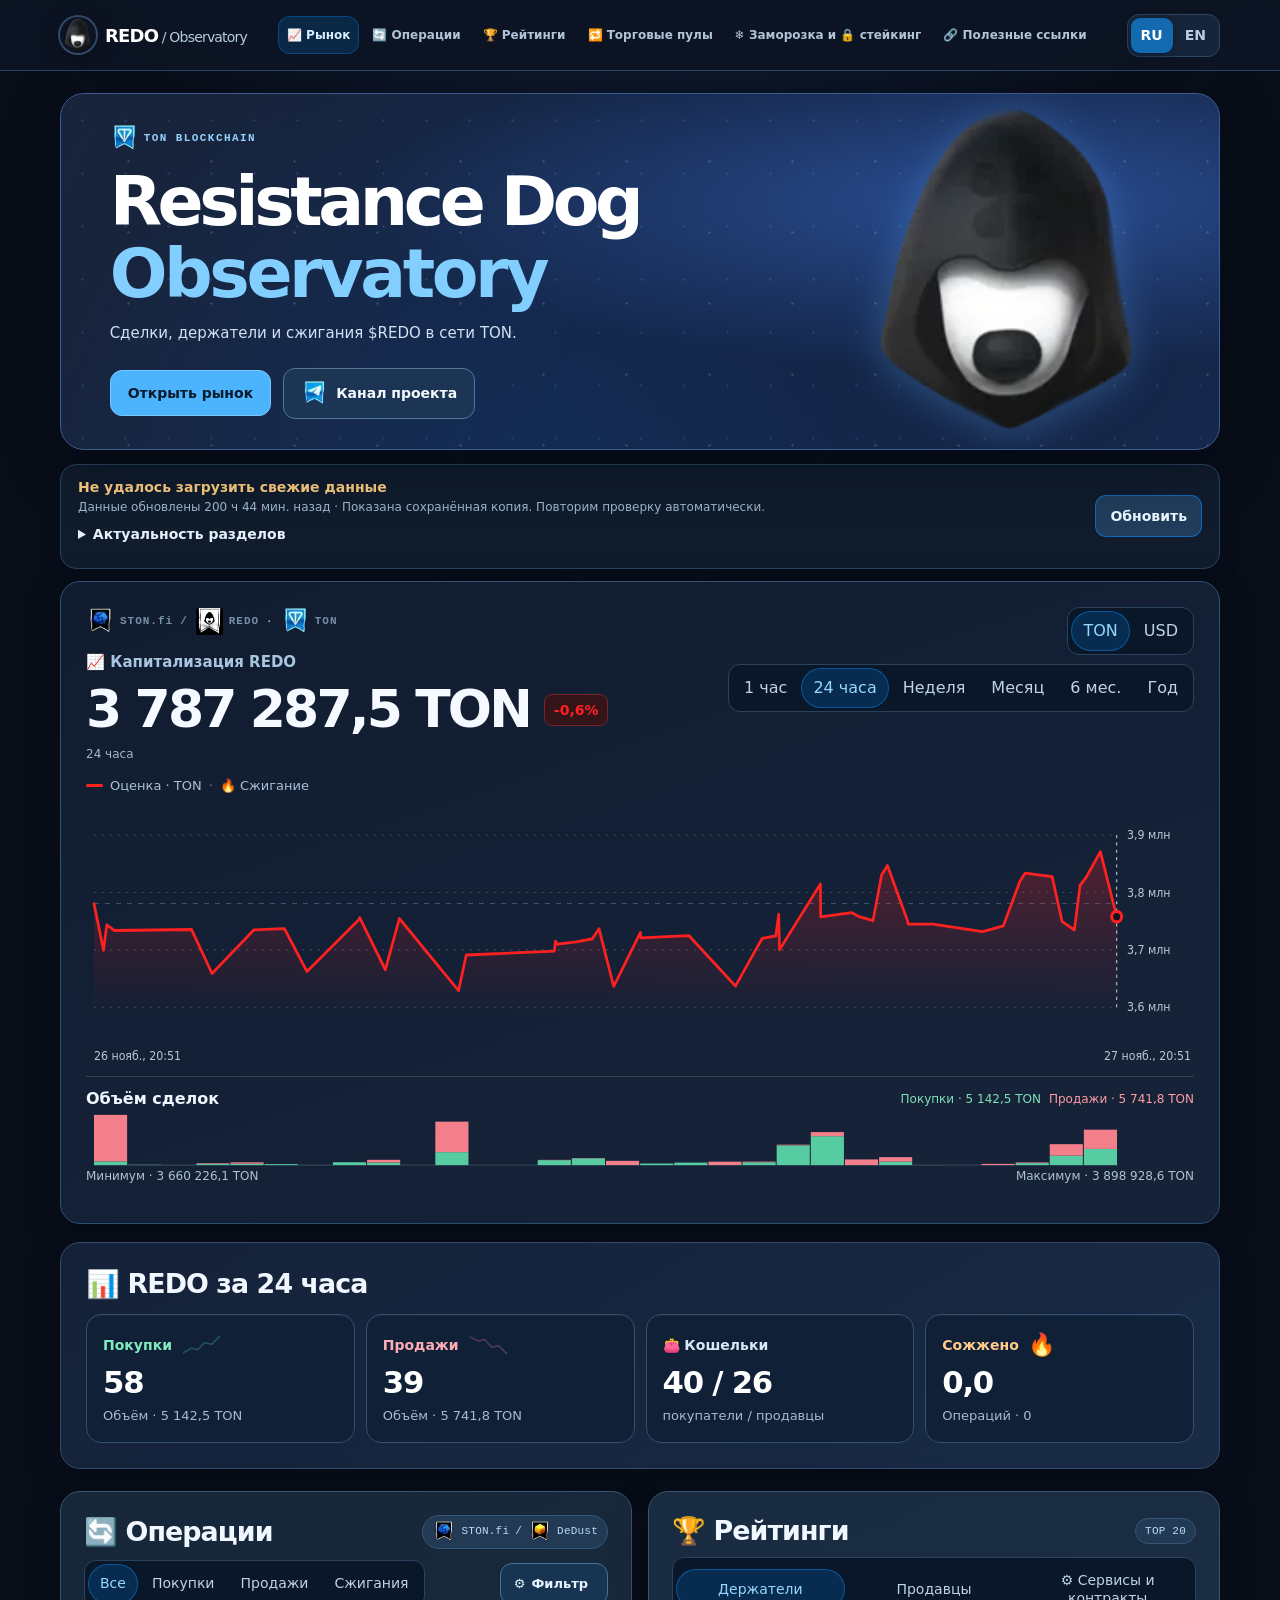
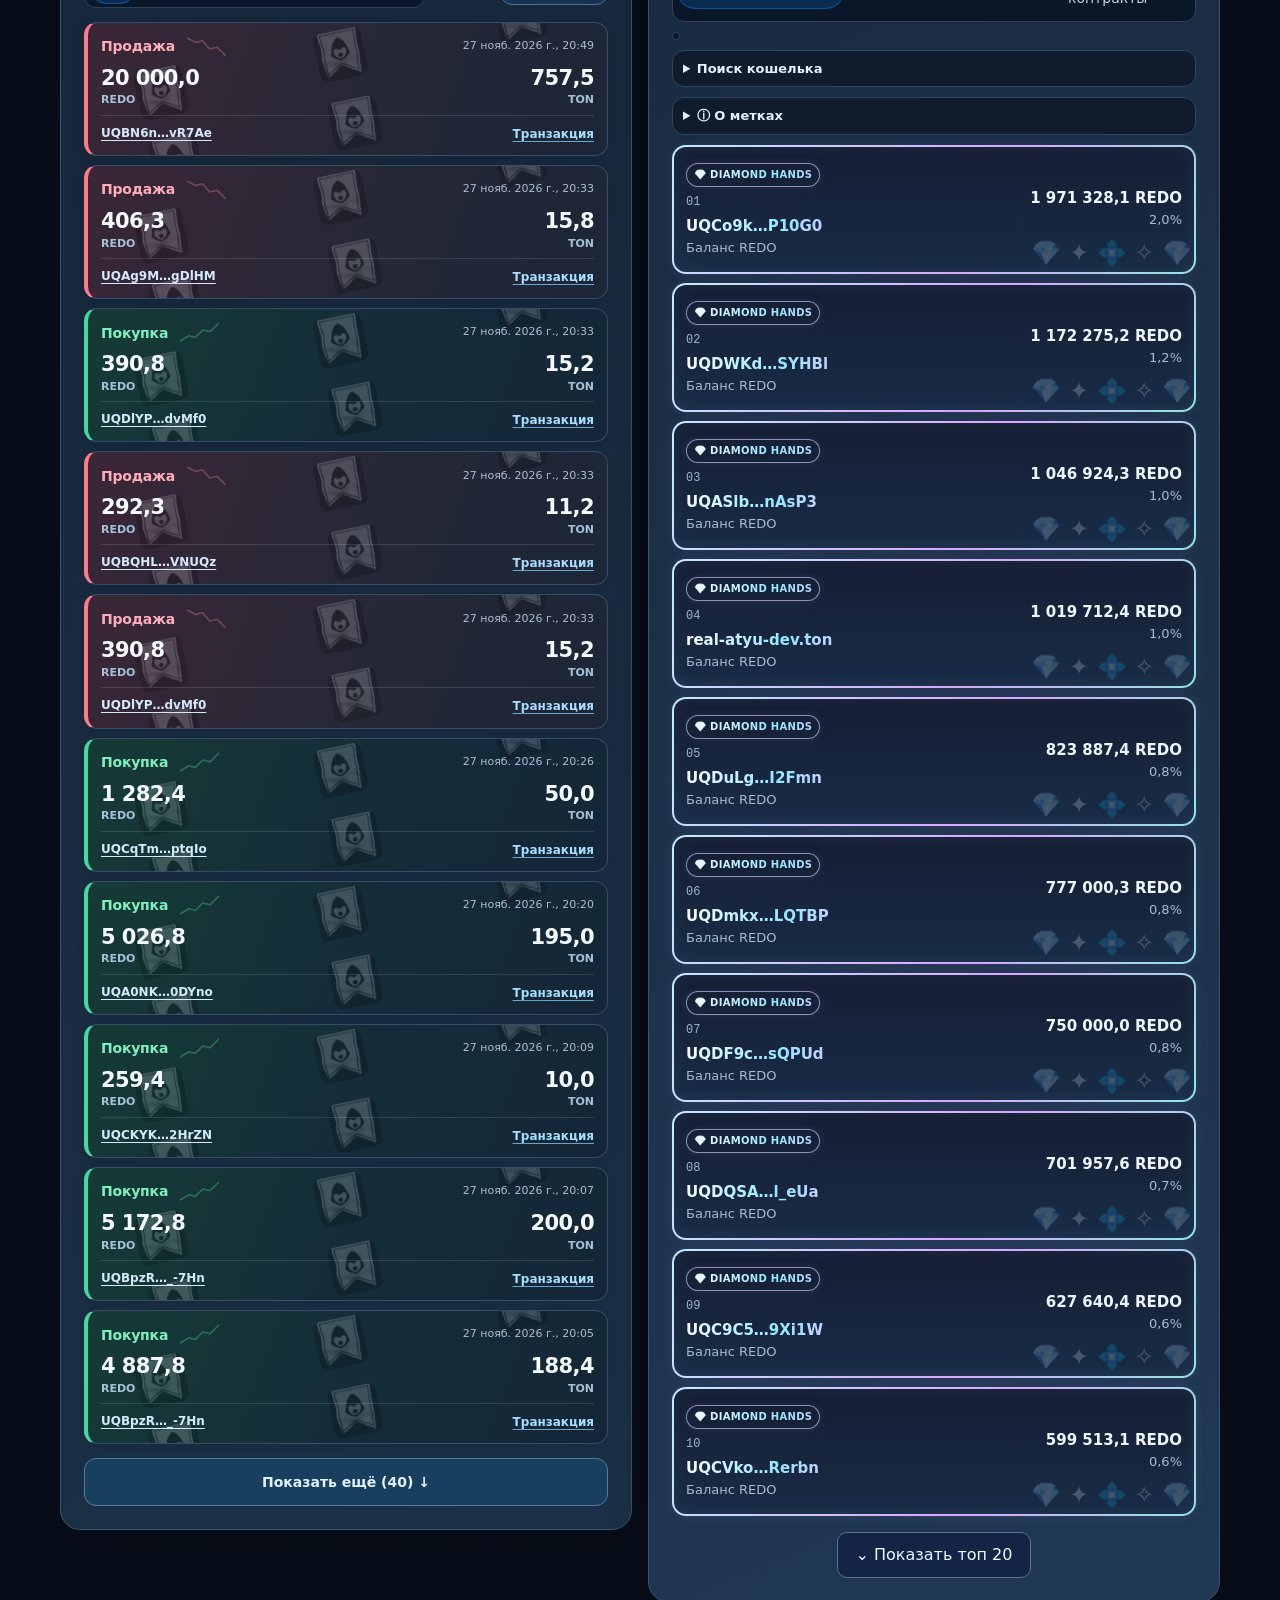
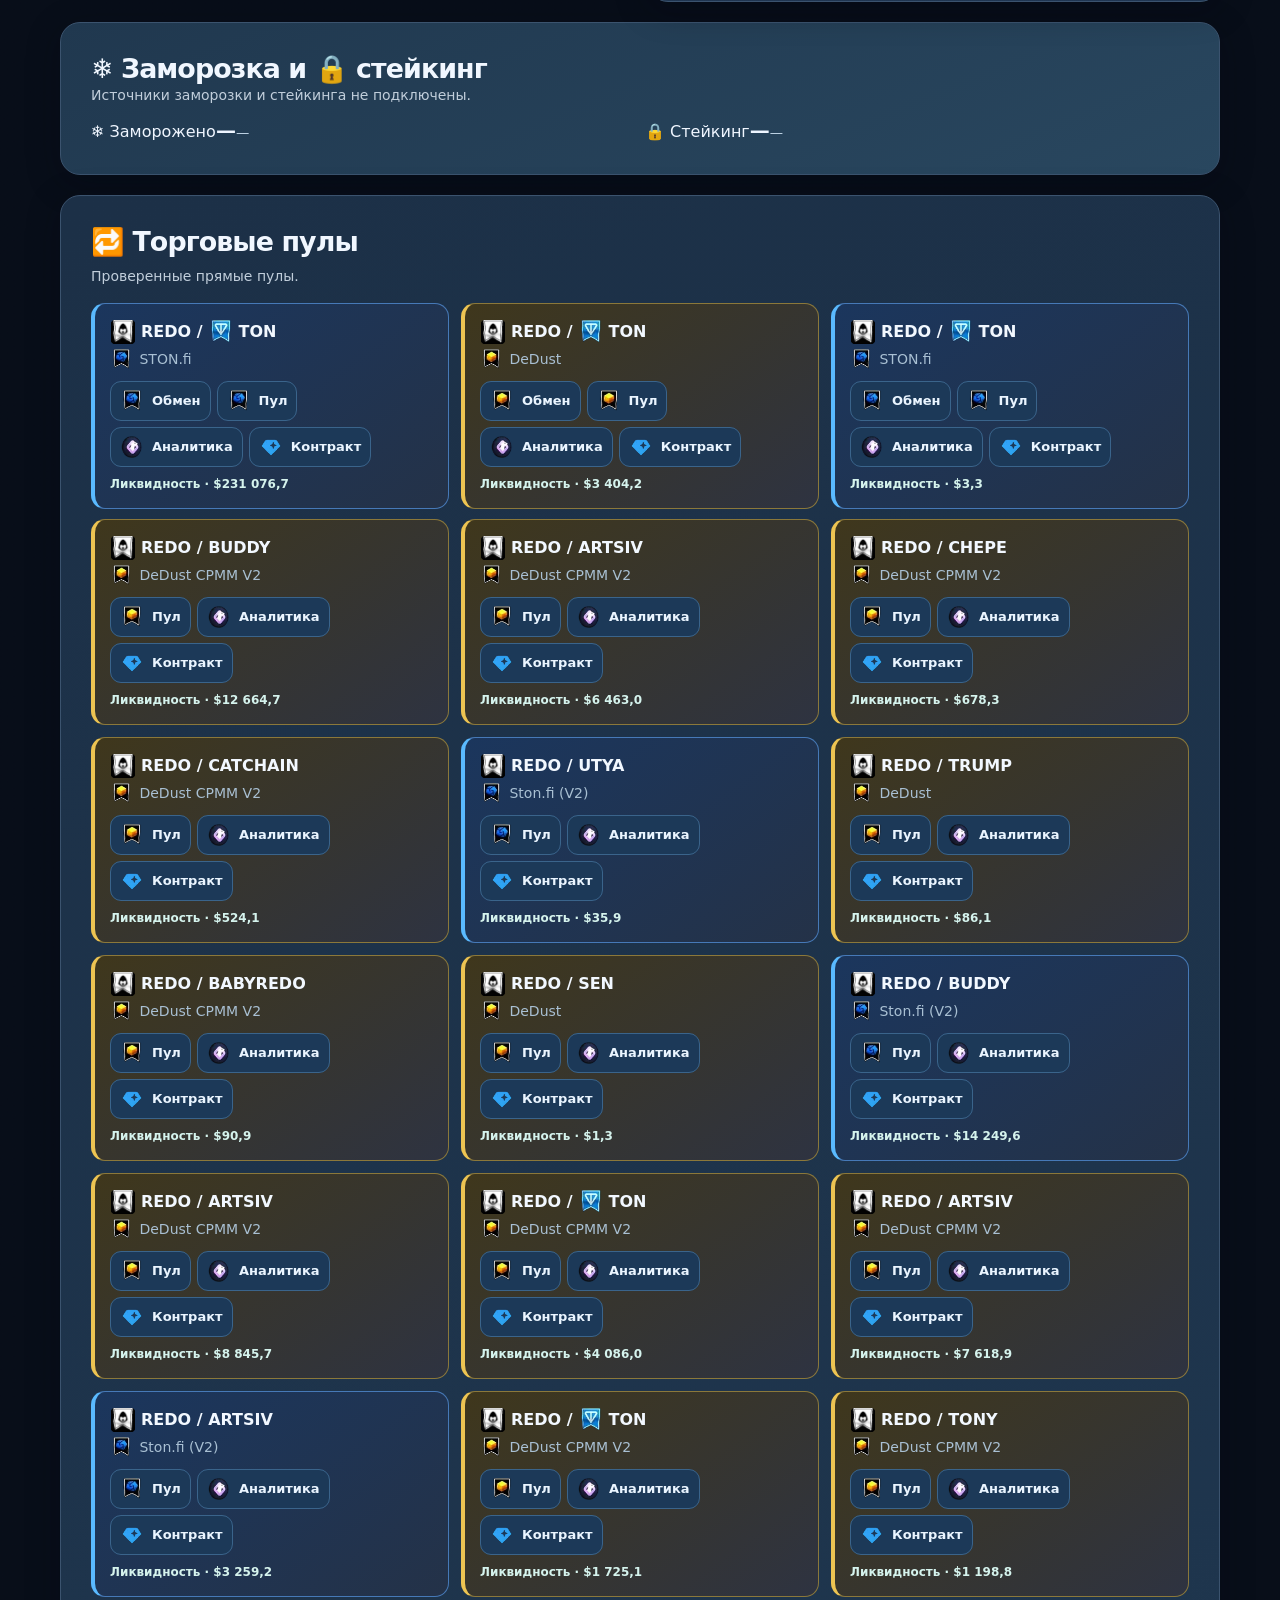
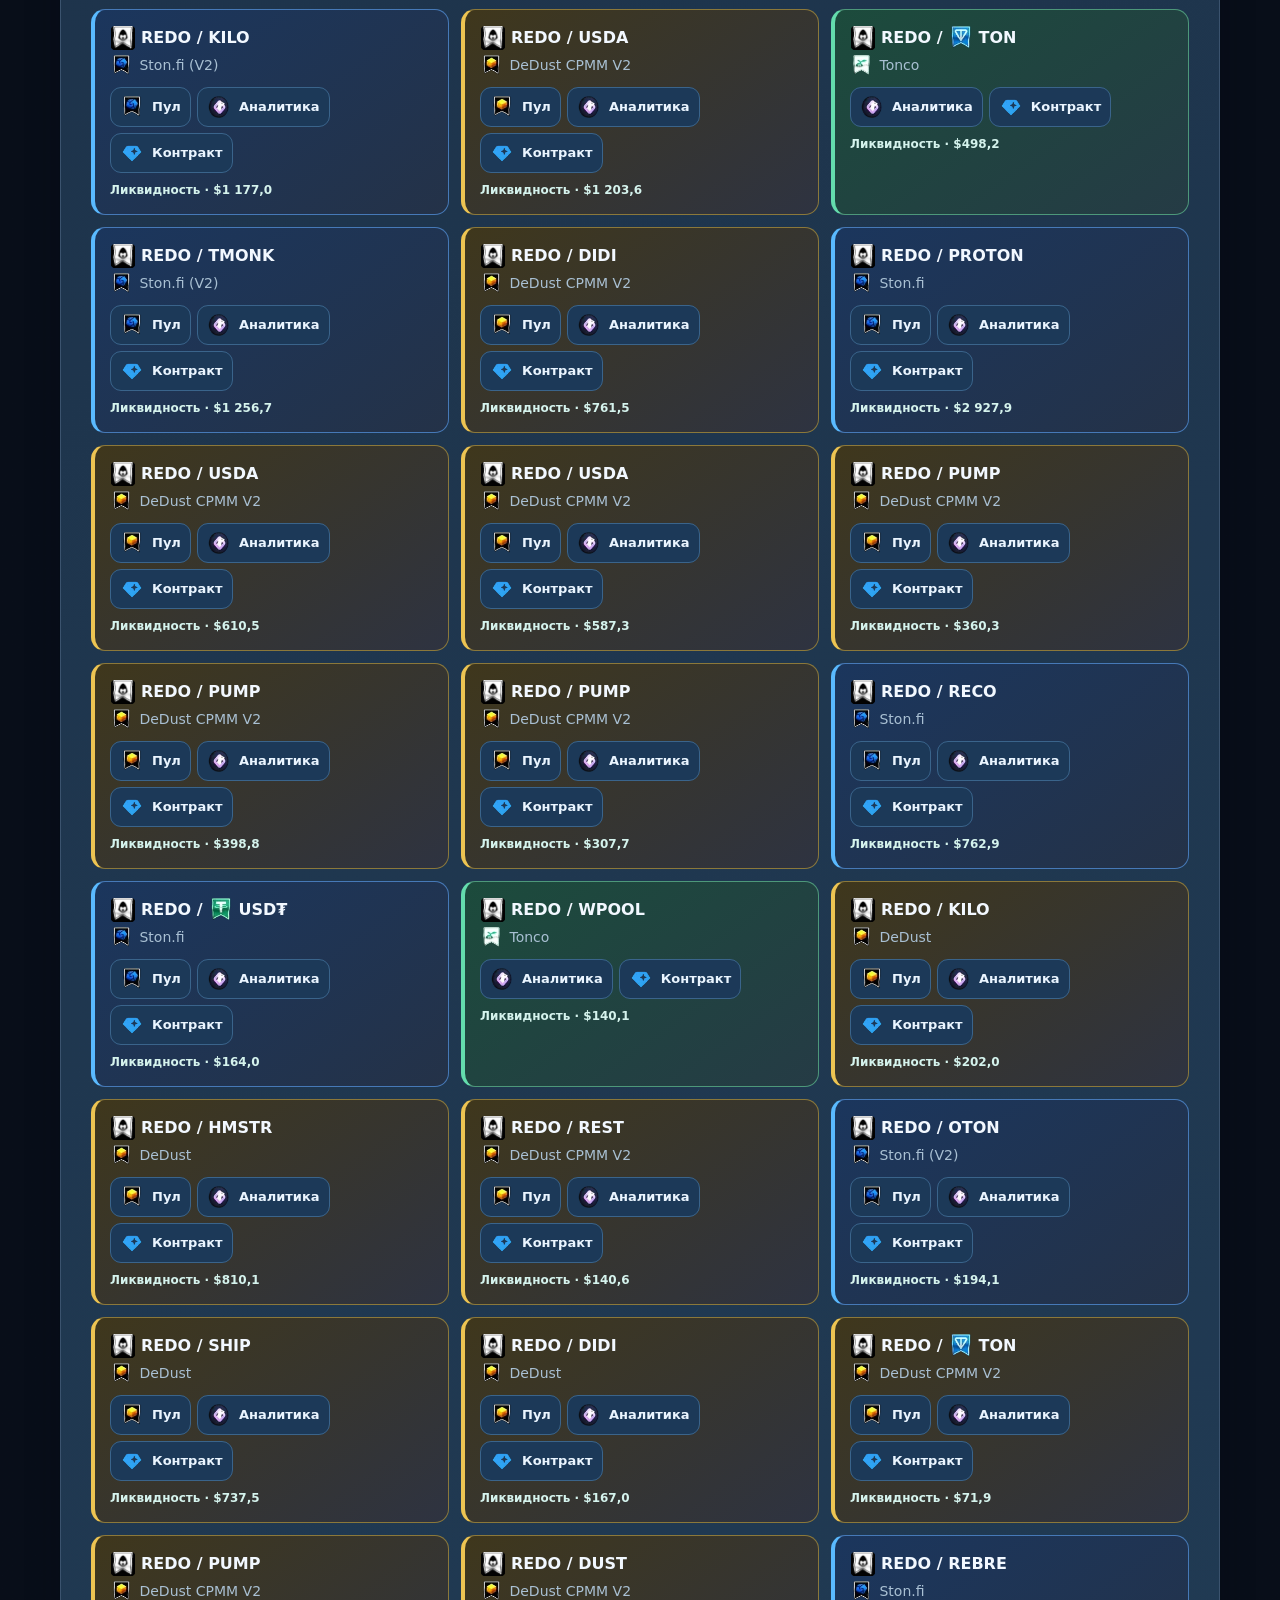
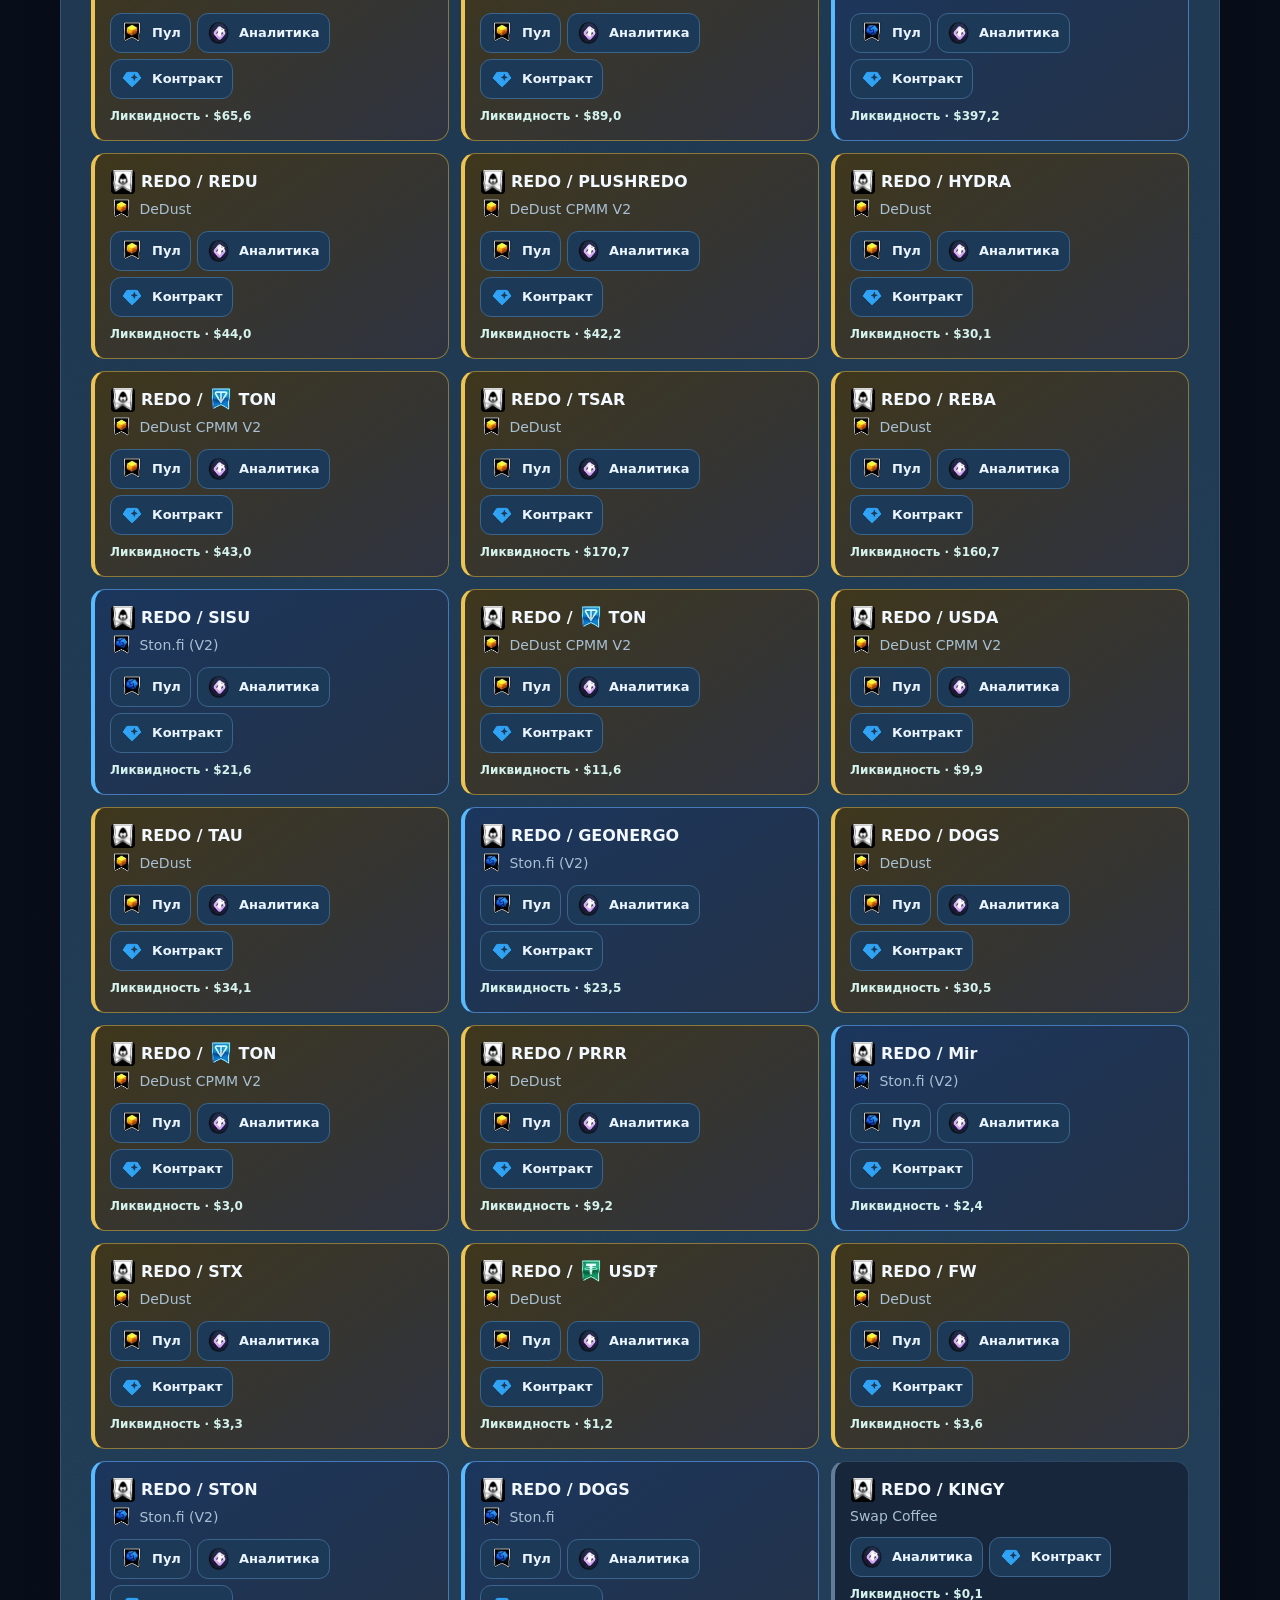
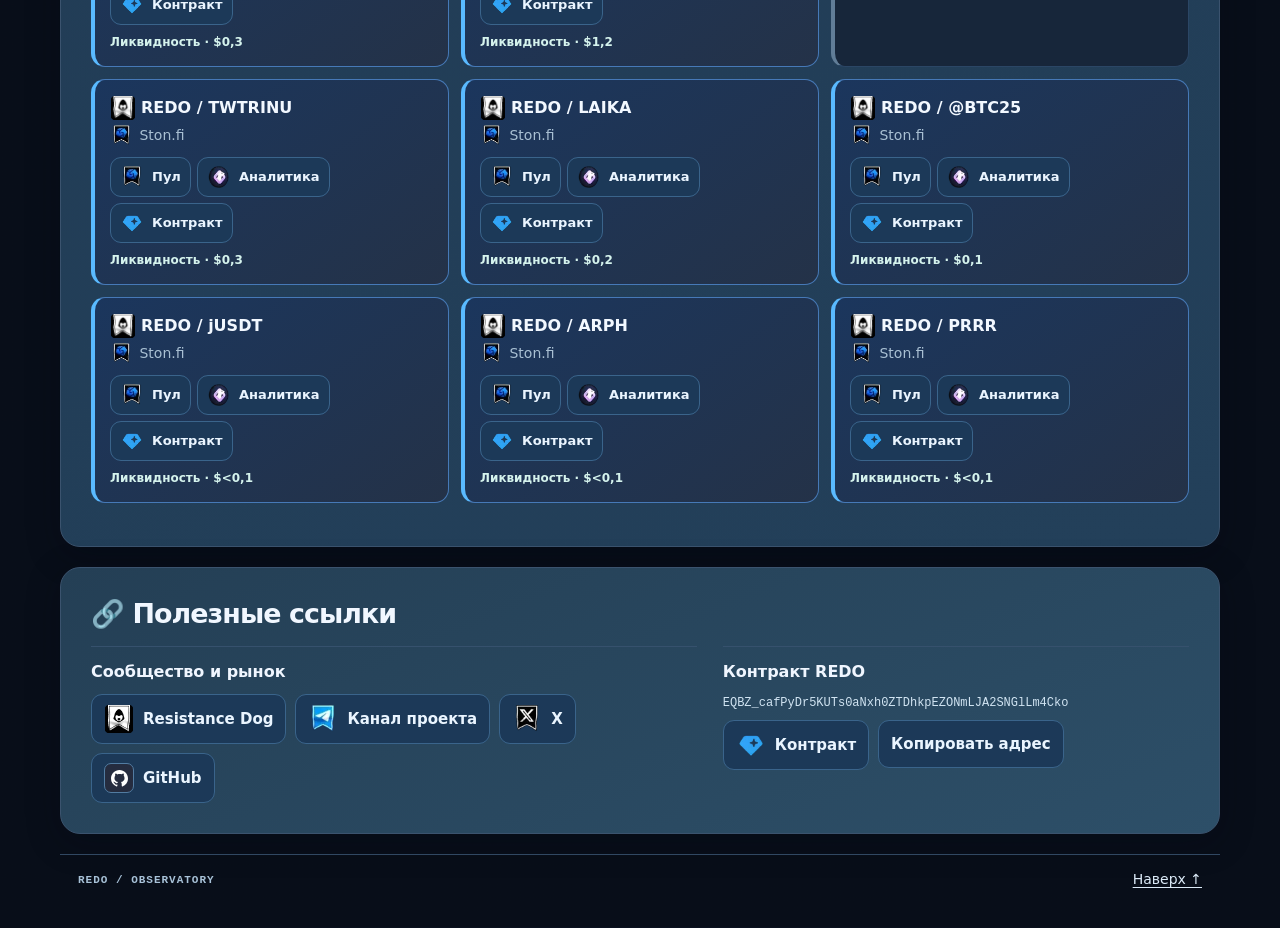
==== commit 8c66cc92: "Refresh REDO snapshot" ====
--- a/index.html
+++ b/index.html
@@ -1145,7 +1145,7 @@
 <section id="links" class="panel resources"><h2 data-t="links"></h2><div class="resourcesGrid"><article><h3 data-t="projectResources"></h3><div class="resourceList"><a href="https://www.redoton.com/home" target="_blank" rel="noopener noreferrer">Resistance Dog</a><a href="https://t.me/redotoken" target="_blank" rel="noopener noreferrer" data-t="projectChannel">Канал проекта</a><a href="https://x.com/redotoken" target="_blank" rel="noopener noreferrer">X</a><a href="https://github.com/Freebielife/REDO" target="_blank" rel="noopener noreferrer">GitHub</a></div></article><article><h3 data-t="contractLabel"></h3><p class="contract" id="contractAddress"></p><div class="resourceList"><a id="contract" data-t="exploreContract"></a><button id="copy"></button></div></article></div></section>
 <footer><span>REDO / OBSERVATORY</span><a href="#top" data-t="up"></a></footer></main>
 
-<script id="snapshot" type="application/json">{"schema":1,"token":"EQBZ_cafPyDr5KUTs0aNxh0ZTDhkpEZONmLJA2SNGlLm4Cko","updated":1795772166,"errors":[],"refreshStatus":{"holders":{"attemptedAt":1795772132,"ok":true,"lastSuccess":1795772132},"burns":{"attemptedAt":1795772132,"ok":null},"zeroBurns":{"attemptedAt":1795772132,"ok":null},"trades":{"attemptedAt":1795772132,"ok":true,"lastSuccess":1795772132},"rates":{"attemptedAt":1795772132,"ok":null},"pools":{"attemptedAt":1795772132,"ok":null},"identity":{"attemptedAt":1795772132,"ok":true,"lastSuccess":1795772132},"badges":{"attemptedAt":1795772132,"ok":null},"domains":{"attemptedAt":1795772132,"ok":null},"fragmentNumbers":{"attemptedAt":1795772132,"ok":null}},"holders":{"totalSupply":"99999989.256193123","holderCount":27841,"holders":[{"wallet":"0:d887d0e2d1c4fc4126e71c970d33ab1896940000eae703bb1ab6cecc830777e3","name":null,"tokenAmount":"4791167.007804396","share":4.791167522558181},{"wallet":"0:779dcc815138d9500e449c5291e7f12738c23d575b5310000f6a253bd607384e","name":null,"tokenAmount":"3155675.2947858","share":3.1556756338254957},{"wallet":"0:a8f641e2c97deabe8bef338d20387f07fa4ef71e2b0c7d27f9c6ae4c15378fd7","name":null,"tokenAmount":"1971328.13168195","share":1.97132834347766},{"wallet":"0:d629d8d740c17af8fc2f244e2a34abb6680cb5b69a9f6143f3b092f3c622d260","name":null,"tokenAmount":"1172275.187373931","share":1.1722753133209267},{"wallet":"0:1295b3d44460506ab0dc1568d7b14a7ce97b4d5e747abd822dc9f2e3bf98a702","name":null,"tokenAmount":"1046924.323428417","share":1.0469244359079566},{"wallet":"0:34773f1472a48f08af65619351de183c11c6707b241c8fed05b8f6a10f82266e","name":"real-atyu-dev.ton","tokenAmount":"1019712.41298733","share":1.0197125225432742},{"wallet":"0:ee2e0f3bb688dcefbb22952f14e1111bbd1674b496dd936c841d3d5557f7c8d8","name":null,"tokenAmount":"823887.409554121","share":0.8238874980710027},{"wallet":"0:e6931fea1e4ffa661f9add3fbf46bc2de281d7d624e1b8e42e1917a5abc60b41","name":null,"tokenAmount":"777000.293741651","share":0.777000377221071},{"wallet":"0:c5f5cad02fc7e7b6c0a5bfddeeb52ba403449553d5eabbd831db3b35998a6c40","name":null,"tokenAmount":"750000.001","share":0.7500000815785604},{"wallet":"0:d04805962910549b456752b9f2fbd362fdd7a86e2b34682e97a44b5a971c65fd","name":null,"tokenAmount":"701957.621184371","share":0.7019576966013503},{"wallet":"0:bd0b99ade222b95c51b77b9e95f36d3bdbbd657c23dafe67452866c8b1403d5e","name":null,"tokenAmount":"627640.375869731","share":0.6276404433022081},{"wallet":"0:959284cb0b56e0a244d06a0c85222377fdd3881d771ee6b8ca2c4fbf127f117a","name":null,"tokenAmount":"599513.069533304","share":0.5995131339438373},{"wallet":"0:00124bf6011acf05cbe437c33594b35ae38552993a7d723805ba0b72cd4739b7","name":null,"tokenAmount":"582331.343815781","share":0.5823314063803426},{"wallet":"0:1a536bdec3f7b799e390af78865b77c63918a5f44a65e7a37aa718d5ed03bb30","name":null,"tokenAmount":"576491.478187938","share":0.5764915401250758},{"wallet":"0:92df38eaed7d0793f8eb59e96fd8612ae1a88a747661a89d79aab8ae1f73676d","name":null,"tokenAmount":"545239.751","share":0.5452398095795121},{"wallet":"0:1ea4e7c10440f983b86d4f49a9cbf512875a2ec6c4e5cdf9d8bf3ef847a60f78","name":null,"tokenAmount":"539889.881504628","share":0.5398899395093605},{"wallet":"0:fe67a0dca2b2135aacc3874ddbaff48c6bef1517e584b6cd323c02017b9c9074","name":null,"tokenAmount":"532267.503751229","share":0.5322675609370278},{"wallet":"0:b9fa0ddf3a9ff62c904f7835f7463fe35b5dd614b42d8b2f91a6648c85ee6f0b","name":null,"tokenAmount":"513383.834979186","share":0.5133838901361597},{"wallet":"0:6840bb9aab31c28a45695981834acf855508b3feb0f1898a016ef3935b372eeb","name":null,"tokenAmount":"498061.713217133","share":0.49806176672792735},{"wallet":"0:f2d218624dbd83c492074adcc643d879a97295b65b97abd94fc6d63786728c1e","name":null,"tokenAmount":"480000","share":0.48000005157027853},{"wallet":"0:b18809bf2de95ddeffe38aabb4382447833b83b42126f4ab925a1c806c38327d","name":null,"tokenAmount":"451818.433988481","share":0.4518184825309862},{"wallet":"0:2b19b9f5285f0c512a2871c23fa9c8120c372b4cb3eeac3f46f51dc520298efe","name":null,"tokenAmount":"451031.827653649","share":0.45103187611164275},{"wallet":"0:5179644885ad5886bc9053e28846317a696e40dfe7c8a16d2881e32623f051d6","name":null,"tokenAmount":"450238.975541289","share":0.4502390239141002},{"wallet":"0:a14b1f452385b2bb984ad2c4441e1d23cae071fdfc096dfba53ebba3b6ff1d10","name":null,"tokenAmount":"413281.838121788","share":0.41328188252399534},{"wallet":"0:59bda7dc5de3f373d1e4717870c5f6a331d50b27a28c8b3e1256a2766ebdc38b","name":null,"tokenAmount":"411487.389893712","share":0.41148743410312727},{"wallet":"0:2fcbc568f85fffe6e89ac871434b2b22568e802743fa84fd184ac46454436e95","name":"utyaman.ton","tokenAmount":"408223.108529808","share":0.40822315238851514},{"wallet":"0:e9f172851040ace452e5614f9402faae0bd02db17423b8b0022fde1c594e8163","name":null,"tokenAmount":"368922.046391846","share":0.36892208602812243},{"wallet":"0:032688e2f6f239a9f0faad32e384c77d34811277a49fab65085a1f271dd90e2e","name":null,"tokenAmount":"356212.834604329","share":0.35621287287515213},{"wallet":"0:58ac8dc106746514aeb4aa49c0b0c4041f38464ca4bf3f8a6e9e6279a3e7f73a","name":"plebbitdotcom.ton","tokenAmount":"350000","share":0.3500000376033281},{"wallet":"0:c456887a9cb4bd5407a802eb67bb8c52d91265be1760402b21542ce9acdb475d","name":null,"tokenAmount":"343406.181486518","share":0.3434062183814189},{"wallet":"0:790ebf38ac74ed3ac1d9630068444234713e4a2e68623b6ff352718cc997fb20","name":"tonenjoyer.ton","tokenAmount":"343179.131621589","share":0.3431791684920961},{"wallet":"0:623f58810b90ad5575ee25d78b92fdf03528eaeca92e3155b9fe0c43c62b685e","name":null,"tokenAmount":"343011.129357638","share":0.34301116621009525},{"wallet":"0:4d0fd604b59027524a983d8b8d825d9d0997fe7806079e1ec4bb04a0a1f9e1f3","name":null,"tokenAmount":"326484.532818333","share":0.32648456789520447},{"wallet":"0:6dcb803c9af913c599564ec23ab277040857b82875bdf486851053a835cf176e","name":null,"tokenAmount":"326060.793478484","share":0.3260608285098297},{"wallet":"0:2c5e69b200cb466ccfd95fde68373b72583eb6a857c463f0a7fbe705da328c55","name":null,"tokenAmount":"310250.959694901","share":0.3102509930276685},{"wallet":"0:d4a3a50a7fbd117d302ad3cd23c2947f5b552bf8b8e4bd4f89b2329d131972e0","name":null,"tokenAmount":"293786.101815611","share":0.29378613337942583},{"wallet":"0:866281e6fe85a90cb428b6348861e319cd619ac068772d9af87494b58fb146ac","name":null,"tokenAmount":"285000.001","share":0.285000031619853},{"wallet":"0:a2faca7adfebd5c5970108d1f79065cef32b0c143fb13489066b684cdd7ee95c","name":null,"tokenAmount":"281629.493947184","share":0.2816295242049162},{"wallet":"0:cd1cf0b39fd76b1f47c6247f7f59f77d214e3bffb9635bc598ed4ccc4e562f4f","name":"fuhao.ton","tokenAmount":"279386.229821593","share":0.2793862598383132},{"wallet":"0:745331ff27449097d77ac732b84f70190f7ec9d59eee5d12801466e12f9945e6","name":null,"tokenAmount":"277622.702822821","share":0.27762273265007126},{"wallet":"0:18cb9d696ab459ce3a0ec24b394441e7f2c94ecd68bd344e56f90390560bd3bc","name":null,"tokenAmount":"270074.025959266","share":0.2700740549755009},{"wallet":"0:6d767be8253fd042af7048d04a93db2b560a3ce3a0032644a98547e9e894f096","name":null,"tokenAmount":"264414.432750111","share":0.26441446115829004},{"wallet":"0:aa1c16c87b6c11c9af04dc1d1bc2b8876d52265c462f6162fc8bfc43218f2f17","name":null,"tokenAmount":"242055.734426658","share":0.24205576043266144},{"wallet":"0:eebc80fa9be53c4a5f5b91b7a3798f7847b9697473e1bbec7c5228b91f8b54b6","name":null,"tokenAmount":"241310.537294378","share":0.24131056322031888},{"wallet":"0:6b8bed017e8b74ba087747ad956d92023e24de66d4c71a731d20c346dea416a7","name":null,"tokenAmount":"240561.912047958","share":0.24056193789346803},{"wallet":"0:bfa32176551ecbb94d3f0a57f32760b9b278f423739f06bea34272288cd1d89b","name":null,"tokenAmount":"240207.89752802","share":0.2402079233354954},{"wallet":"0:1dcf52bc6282798811489a6eb589995c9ef9a9442a7d3a0b89263beccf256e0e","name":null,"tokenAmount":"236974.745975555","share":0.23697477143566678},{"wallet":"0:46058382332a885b40702c383096822adab86ad217e0cf051cbd65dcff278137","name":null,"tokenAmount":"234022.747677739","share":0.23402277282069375},{"wallet":"0:f27f92aac9613a65c0f0427c174b592d13593ba368bace5bfcd0bf0f52d5bbc5","name":null,"tokenAmount":"233629.526141157","share":0.2336295512418648},{"wallet":"0:c0c8e0dd6054341842743348d6a10402ee188f09b211b43bb7f17ebcdfac4968","name":null,"tokenAmount":"233274.436052253","share":0.2332744611148106},{"wallet":"0:276dab506f4fb26a77045a421cc70371c37ea987aa41bbf08e92406035167a73","name":null,"tokenAmount":"232634.998879383","share":0.2326350238732407},{"wallet":"0:d166788b27bafa856d44e2bc78a29089bc36c9251b2dfb72d435bbc19d0cb63c","name":null,"tokenAmount":"230017.512700394","share":0.230017537413034},{"wallet":"0:d880cda3ec71455fc96698c93b19e2863c46512fa1ef026a71e311790ba03eb5","name":null,"tokenAmount":"223402.494616578","share":0.22340251861851315},{"wallet":"0:2d148675777be5513730276a184b6f23d9578e6f6263c6ef8be1704427fa16c9","name":null,"tokenAmount":"217853.663553896","share":0.2178536869596754},{"wallet":"0:339c6a24938f3f09abc7025554abb6ca7ec7dc8e7f54197439b054f220a23d29","name":null,"tokenAmount":"217465.347944746","share":0.21746537130880553},{"wallet":"0:f20bdbfcfbaabbef5d1f5631049a5b18c639ae3ba74f9b084fd7d8a664cb9c19","name":null,"tokenAmount":"212763.004197936","share":0.21276302705678474},{"wallet":"0:ca74478546cb70edae5fea13cf684375dad7ca8c34b67bc36eb2e5f8c7806889","name":null,"tokenAmount":"212280.944256146","share":0.21228096706320312},{"wallet":"0:21b4d4e56f02b2aeb03de17e26320baf746e0552da17f0d2c31dd32d0f213685","name":null,"tokenAmount":"211461.0738","share":0.21146109651897183},{"wallet":"0:a08d64a1cad9ecbd8a7ce66a3c784f5cbc6ea868634b2e6a58c609305828c332","name":null,"tokenAmount":"211426.217291318","share":0.21142624000654492},{"wallet":"0:9b3746733b438649c9c09effec3580ec2232aedfcc26cd2e586693f21ffefcd2","name":null,"tokenAmount":"207352.575936792","share":0.2073525982143547},{"wallet":"0:25b0f18e0b47b5ad1b8d06ad2cafcece487f72488cb0cae34311b7419e719adf","name":null,"tokenAmount":"201605.703639749","share":0.20160572529987877},{"wallet":"0:af2faf6896087eec8f54353713f61d0b406d0fe0520ea7d6a110637cfea957e8","name":"ton-binance.ton","tokenAmount":"200739.890192868","share":0.20073991175997644},{"wallet":"0:6427d012ad3dc33b58c4e2b375a2a37570d7aa618037c5f97eaa93f52e566978","name":null,"tokenAmount":"200100.002672508","share":0.20010002417086817},{"wallet":"0:e542dafcefa76eed90cd44d6201b558f9cfed48e10073af3d2d5eff7764c75fb","name":null,"tokenAmount":"199229.066622218","share":0.19922908802700645},{"wallet":"0:064bb34e8f7f22966b8f4b206f45e91a270fec787e9cfa1716778a572e9c497e","name":null,"tokenAmount":"196160.168800745","share":0.19616018987581696},{"wallet":"0:c0bd296c37f04cea8e89dada87632f6ff056819d3d0603fea99819639acd3f20","name":null,"tokenAmount":"195536.933171664","share":0.19553695417977673},{"wallet":"0:c2d11c507681255a42a5f1b56c6de2c5c209c209435823b4ef473d1361c7cbd5","name":null,"tokenAmount":"193403.826360008","share":0.19340384713894382},{"wallet":"0:42a968a62c365dd0724ca47f7d9d6397cd7a04c675f480ab634e2e69ed8802b5","name":null,"tokenAmount":"190133.680999449","share":0.1901337014270467},{"wallet":"0:8b4c7efa0846ec28f0cdf367d517a7693fc9e56ee8907f60be7f41cb46a215e0","name":null,"tokenAmount":"185707.099728485","share":0.1857071196804993},{"wallet":"0:5d7d434887be30099b3da4f82582c5ee88811a844dc4147747df74aab6d575db","name":null,"tokenAmount":"183728.814403167","share":0.18372883414263813},{"wallet":"0:d36ac7efa45e9c7fd8861a045049f14b195202b942a9ca286fd5db4470c949bd","name":null,"tokenAmount":"174572.004806916","share":0.17457202356259707},{"wallet":"0:e34b7067f4ac6962e5efe901b66a18fac60c8f344578d2436d60935d47a11584","name":null,"tokenAmount":"171422.625889391","share":0.17142264430670884},{"wallet":"0:2fc48733db3260351d4b865730a82f7bedecffb496c3413005242c507454361f","name":null,"tokenAmount":"171208.4329","share":0.17120845129430537},{"wallet":"0:211ebad791001672693afc9c2093889846f1a2d3b6f6886c3078caf9e7a31e37","name":null,"tokenAmount":"169133.067066997","share":0.16913308523832904},{"wallet":"0:56f4f536d4320b5618a6b6f3c08f34663fde8f6c5df7d0bc8a7a4a16cbb68631","name":null,"tokenAmount":"166074.740545366","share":0.1660747583881173},{"wallet":"0:bd3c105af70f46b47faaa355756eddef3a2e617a5234fd8be63c23f765387fb1","name":null,"tokenAmount":"162914.746617229","share":0.16291476412047662},{"wallet":"0:8c4fbc03b8d41283cca1d60b3475387ea606f14e86b0f67aa0772d338eb870c9","name":null,"tokenAmount":"162771.452640702","share":0.1627714701285544},{"wallet":"0:7b4243d87fa5162a5a85b146f43e33aae2c45ed1ed8fc8e49fc01b0f0fac15de","name":null,"tokenAmount":"161391.630289111","share":0.16139164762871794},{"wallet":"0:7fef28f86bdf4ecd0f911b560aab614f8d9f3186c3cc759835303dacbb53f14f","name":null,"tokenAmount":"158819.075813232","share":0.15881909287644863},{"wallet":"0:af594d82d939c18ae04d3b5fe722b29c4d0e2cf563cd0726ce5a6ae905fdf4fd","name":null,"tokenAmount":"158686.065095431","share":0.1586860821443572},{"wallet":"0:677781bc17fc925fef347b2a8a02afd7f5a5bd0708aca04498e68208cae9f347","name":null,"tokenAmount":"156656.874902737","share":0.1566568917336509},{"wallet":"0:f964f3197923139252be9004e0b8afe12cd4edb2d1cb4cef4065b411a9d741c3","name":null,"tokenAmount":"154759.240934272","share":0.15475925756130776},{"wallet":"0:cb77ee35b71a853103e9c787fe58fe6c65a641dcf16bea9dcc6ad7408fff2016","name":null,"tokenAmount":"153035.462820742","share":0.15303547926257835},{"wallet":"0:4a07f1a5b148794a71c184425dccc3c7f05eb3339595d15d1bf6908fbe4434e2","name":null,"tokenAmount":"151610.912149381","share":0.15161092843816634},{"wallet":"0:77bb6079c247e55749f91ea7f9907235c04ec90816fd954ee66724d6a5fa120f","name":null,"tokenAmount":"151570.827247161","share":0.15157084353163972},{"wallet":"0:4dea71d161ffd8a14fe35422fadfc3bbdfda584c4641bd0fb8b3675dd17faf47","name":null,"tokenAmount":"150079.21736413","share":0.150079233488353},{"wallet":"0:d9afb7e4bacbb3a4d68100f0b5ab973c96911228a827803fe733ec4dad5e7adb","name":null,"tokenAmount":"150036.987830444","share":0.15003700395012995},{"wallet":"0:7ac99f3334f8f1a09a70733f4ba90be556ec4b8480fb6f3459a69f7ca2e0667e","name":null,"tokenAmount":"150001.090289332","share":0.15000110640516118},{"wallet":"0:eb92e155c643898f2789fe3bded263d7ca97dd519a4a72c6c4491839276aa405","name":null,"tokenAmount":"150000.875507189","share":0.1500008916229951},{"wallet":"0:32a73076267099f4ee1fa998c85ee71322c72523087cb00ca4198a34e7af916f","name":null,"tokenAmount":"150000.001","share":0.15000001711571215},{"wallet":"0:038fa7b8e31537122c9d9ba55e08c8084ec6fb2c9c93c298e72f95170de13b52","name":null,"tokenAmount":"149900.008156332","share":0.1499000242613011},{"wallet":"0:ad1f9af9f857a882fe742df427741b1dd3e62d743acb0fc5c9d1cf4cda5b8fc9","name":null,"tokenAmount":"146942.061197135","share":0.14694207698430797},{"wallet":"0:a11e2700f39d416e56217840cdb17add47af8bcdbac5357580282d451a09318e","name":null,"tokenAmount":"146885.607659856","share":0.1468856234409637},{"wallet":"0:45eaca696d65eb40e2f0a26ab73c8a060dc20ea94db8855d3a7e04cff05945fe","name":null,"tokenAmount":"146758.534972987","share":0.14675855074044228},{"wallet":"0:18d6ccb5e1fe52a8369446f37013e939a655a1c82a7d03f1a9c1cedf0b06a920","name":null,"tokenAmount":"146641.713804892","share":0.14664172955979624},{"wallet":"0:5d5535f27b6251f893064e79c25bf5f39bc8ef697af17be46ab6091bfebddb1a","name":null,"tokenAmount":"146113.509151119","share":0.14611352484927392},{"wallet":"0:934a4d510790b95b380261babe0a880a10dc8f2890fcfe5a6d6b77c040e5ca7c","name":null,"tokenAmount":"145794.049446965","share":0.1457940651107978},{"wallet":"0:d5b08d092679c72f66ee943b18571da268be437c088030f7b37ad6fc4a6148fc","name":null,"tokenAmount":"145000.001","share":0.14500001657852174},{"wallet":"0:75c0f62a678e7ca2ea5d8116c7e5aa0e2de661ff92ca4cfbcac2319b28cd5c04","name":null,"tokenAmount":"142851.032192473","share":0.14285104754011366},{"wallet":"0:4d810b69552f8c0d2c18ea134b02a732abf2683216b8c512a2d35c662585d291","name":null,"tokenAmount":"142461.878286004","share":0.14246189359183473}],"asOf":1795772132},"engineVersion":"1.3.0","methodology":{"valuation":"last observed swap in primary_pool times CURRENT total supply; not circulating market cap","primary_pool":"EQBCwe_IObXA4Mt3RbcHil2s4-v4YQS3wUDt1-DvZOceeMGO","sellers":"sum of successful supported native TON swap sales; service roles excluded","holders":"balances excluding known services and identified contracts; unclassified accounts may remain until verified","burns":"accepted burn notifications and zero-address transfers shown as distinct evidence","usd":"historical TON/USD rate from CoinGecko","history":"incremental confirmed swaps; missing intervals remain partial"},"serviceRegistry":{"asOf":1795771713,"source":"https://github.com/tonkeeper/ton-assets/blob/main/accounts.json","sha256":"4286bd47e11399901a7d713c9e98a5dba17300d76fe272f4f5d46110a84f4e2e","entries":{"0:ad8afecfacc248996885d8be6824280f9f3a7e54c2f6080b7971b9f556c280c4":"Crypto Bot","0:dddcd3cdad60af4c0d69389f567ad51d0c263fa4968d655ab424c69aadaf9322":"Wallet Bot 1","0:436a76c2794a88e3fbfec6b9c0374fc8db046f10868b835420d9937973a665d4":"Wallet Bot 2","0:6e814e6450e8c578067bb656298fb4d01397dd15018d7f34dc369eaba4c2111c":"Wallet Bot 3","0:5f00decb7da51881764dc3959cec60609045f6ca1b89e646bde49d492705d77f":"OKX 1","0:f15db2c62cd86aff0860d39c491fc73a31395fafeb5945e644498562260c782e":"OKX 2","0:e7e86da08742ed933434ffeb8f08a63c7e100ee842e25f599a9cbf0891574a6c":"OKX 3","0:0338def34b84c6ee9134a04ab1601450be446340a37ae259de57cb37bdb590cd":"OKX 4","0:a30a49ec725e9f57244b66af4c2da7ab76004b4fce80d3a34b1cd0c37762abce":"OKX 5","0:24da1e7b8da901e5b3dd0f98c397feb6e5a5ea483195a8b6bd0682cf2c5327ae":"OKX 6","0:7f2e84c723d8b6b6b1aacf810c8c26ab23c22022b464b87104b2d3065b0ea70b":"OKX 7","0:854ec4521efd52ad43bcf1988e4c44ebdf9a26ad18fa51abfdb685fc3b348a5c":"OKX 8","0:f9bdc0de461c1a2e002fada9550bbb095c8f9f73668d70c517a9cc7e050f8e5a":"OKX 9","0:9b9b739de2527ae72d21083f5198d710c7288453b4733e57ecadb2e189ac829c":"OKX 10","0:b31535e934db05bbc220267467903c8108bdabcbc2a06588838b726ddf589ef0":"FTX","0:57eb74407604a19f7e04005315ef70aeb7b675e6551977586756f6baf12125ee":"MEXC 1","0:1c7bd690f4f93de8b93db5790129dab65926c6e1fc9b57380089db5529516630":"MEXC 2","0:d887d0e2d1c4fc4126e71c970d33ab1896940000eae703bb1ab6cecc830777e3":"MEXC 3","0:7994848c1fcbcbc57a6a5a987b66eb424b8b54e10759b6b514a66b600c2b0eef":"EXMO","0:8d195793baad9a08c46dc353aebe999341dabd07721b9725f19e18abc3d10d92":"EXMO Cold Storage 1","0:26ab8ae763a3a7c3067d882b7b01cd5d37254cb8768f57b6a47c00028effc7b8":"EXMO Cold Storage 2","0:0130c77346e9ed82df677d107ad6a775c11f9c18f6a05c0dd17906b355850dad":"EXMO Deposit","0:342a359e38357c083968129fddddf049ef5c47315bfbef27505a356bf9f02d65":"CoinEx","0:555f3053e257130374bb831ae0e219e5e5f9ec0ca8f8a0d133369d3d690c64c2":"Huobi Deposit","0:85af78e8d035e920117cda654615cdf371d464480b629e110d3c5310d85ab362":"Huobi","0:80d4123841167ca989ac912443cc99a4b9c1a87584536427ff6fd85c92395ae9":"Kucoin 1","0:b37e57033db21d10b950e6143b658c10c3bf425bd193025960aef7f22dbcf4fc":"Kucoin 2","0:07ce60b7e5f255a88c3707f3fbc79e2cf924ed6b4b7d09c6324f0ba2338a48fa":"Kucoin 3","0:a14b1f452385b2bb984ad2c4441e1d23cae071fdfc096dfba53ebba3b6ff1d10":"lbank.info","0:75726a716f747e60b0371cb0d5d35471e8e1e931003fecc3a0961a8bd82c09c7":"xRocket Bot Cold Storage (Old)","0:c1dc654b598ab84cda4f12372efed8907cedf0901865a58649087373e01b1c24":"xRocket Bot (Old)","0:45614fee399c43d77bb597558791831bc0ee31754cbb2b5b1fbf5a3488ed9940":"xRocket Bot Cold Storage","0:011a8f0a0b36b779af033473274966666d1cd6fb4e77df679375fbd6f970d012":"xRocket Bot","0:c3f1da8ecda8f8cd42bace224ea3f1b6971eaa7f54c492d4d190527b4f573f7c":"Bybit 1","0:4a1f3ebcc66bdcefa90245bdf541a50ada1c688a487534b1587abffd93038834":"Bybit 2","0:cd525c15904d7b4027eae08b318624260f371ce8c9f4fcca0cdb7b583854107c":"Bybit 3","0:ae62a192da96e266161a702cc9f6de91c0c3441f17ceba51bc442dfb2031a30a":"Bybit 4","0:e3ce05c4da977132c24a3b102da8b5fbf2ea9173337b49de346e4a4b057f7579":"Bybit 5","0:e33ef85d174eb457c072d1ee10215b69ab9b64192f7421302ab1c8e26b7ad4bd":"Bybit 6","0:7f97f36dda3f7dedc9e12f8c09c4f89e7fbc17527ab3f67de4c3b155297a56e4":"Bybit 7","0:7d133d4e425c8e00de015513a44e66e6d163b21e71720aec7579965e5de28c55":"Bybit 8","0:f2dc1860686cd658987e2bed8216532d8c004460dadea907cc7d4ad7236c496b":"Bybit 9","0:4a1c20bc9a6f9294f75f1c87a7f383a8b73a483a2e6dcb3630ddbe78b3ccad00":"Bybit 10","0:008bb088e81e38d583826901093567027cc1575ec744ac354fa4eeec302d166d":"bit.com","0:1882478daef1b7ed200cbbdc201bd4ed0b24c2e5f1a4c7c15aeb7e3b1a759193":"Coinone Deposit","0:a4d2072b1edc1355fc7fbee0095beec7889a2d3cfaa9edcf2ce9e128631abbd6":"Coinone Withdrawal","0:f3f4ed0913ab555d023745058f1a6c55a49d4876593cb9bdab1f780a99b185bc":"Paribu","0:f9873509de5a2f97f7b2805f5f7aafab447f43c91e751cc8efabc6d2ea09d78a":"BingX","0:b496b8f73b469ff06a2d89e62c4d70a103fc228c821537b49dff092060bc281f":"Gate.io","0:60ff0b28e2b3839bef250a81be9f2e78a6265b980ec5d24df4e44bbff2c3fb25":"TIDEX","0:23eef28b6da5a368d6c0b8028fd5ed47c26758676bc9db1b5653caaadc969f91":"CWallet","0:00ffafa9fb3d4f837824436d19953c792be6632af73a9b82c4dc69ca07195087":"Matrixport","0:b58c73481f25a280f9705ab3424be850614d823256263ecfa049fa9fb917720d":"QMall","0:00b402b789e5626e1c61b50c5dbe2024426e92f16c0c2fb735396df96046b5fa":"BIT","0:2c54797319837b4c6d014fc991c1a8d4294dfd4d6cec4937e370f1f27db0423f":"Bitforex","0:6a5a76a1538cf9596590ec3708470649c342624bf92e63a6a7a15254ededa904":"Bitfinex","0:59b065c5d66261a5317660e96eee476aa6a11b749bdcbe8c0d1f3dbf24200d1c":"OMPFinex","0:3cd5ad54b190a71caab984b0f210e3742c7f2147b7e9073377d7c6b470017362":"Bitrue","0:6c53cd87cc0d33486db42c1c7fc03dfaeb2f7b815afc368ab1aee567edda3f72":"Coinspot","0:9a582c23266b8ea47eb71118a3c040d42b230b2266fecffe2d3cd390c0922c35":"BigOne","0:dd528505af15c6e5206bdd8f6c9a3b541f80ca98ae8a5066ab3ff8de1ff5e678":"Farhad Exchange","0:2b6f3cda567c385f0645486f3c665a451f56b2969d1be57d86eb77c6077a81d1":"BitTime","0:cdf7f0d7c09036f064272e3c429ed570be49ef29eb3a735b64bbc17915073732":"Bitget","0:e9c0a24ffaa6aa4f228890e71ae9550bfc53a6c57e643bc31c240e18727ac1ce":"Bitget2","0:336502faf83ef5b532d315ba71450b661c90e83fce64d8bc1fd2bf642f3555d9":"Bitget3","0:b308c7f9b4f596f6250175885972549871b05c70ed3619fd5a939401eea972e4":"Bitget4","0:e2d1df206b372db1f3b890e60d185b67aa0c9f1b6b6ff60a05091c8c01b40ac4":"Bitget5","0:7a0dc94da9f48b968dfb87be38d4fab7286288db7a04d3081feee177376d9089":"Bitget6","0:8785ef5ebb0fd24c6911d10f43c00961e9748fa54297a1ac517e3c5fe76bb0be":"Bitget7","0:213b6804c2082135a4a803da8e3b30cfed51aee9af2ad2100334b7f4711d3bcc":"Bitget8","0:573dfe99490a041703e977e4724135c5b8bea0bea67839612247451ca9d5c4cb":"Bitget9","0:de2519a527de7e1d4c1028bdb74e022b28a6e370e4fec3fc27d8d971308f99bb":"Bitget10","0:06476e580e250d0abec5c365a711833483c581d57b908be37d56bdb0e338c312":"Bitget11","0:c9959a997e1d4e4383d8db37b86d2101ce78dcf1f1b3904d9888fe572ef0efd4":"Bitget12","0:c07e51e5b694937758f45f4003071c84f4c4a68bdb168a22c3d6c8b89cd6186f":"Bitget13","0:1797a5c4c50a2b312ce9927ff6f12efd3b0b58ff311445118c2d2e64312b5d79":"Bitget14","0:6083005b354ab1c4785aa8ce8293ee5c9c182e9248f27e9c9074f35c16342083":"Bitget15","0:f99b14600ae44d2f12b178e8c6eabd78892ae82c5e45b6898f9deb7eb203f9c4":"Binance","0:8e91b50381c36dd42accdb51f5cb5d96848568b4924f8079b1a5ae7e10f43eda":"Binance Hot Wallet","0:ca1d9edeef40b3a9dbd9082f3767859547c3ce0bf641d09d58e33a3cf06fb309":"Binance Hot Wallet","0:a2faca7adfebd5c5970108d1f79065cef32b0c143fb13489066b684cdd7ee95c":"BitMart","0:5d5a830e48214791f4ab5352900c624d3bff3c5efd630196b180158eb789990f":"Nobitex","0:cad898b200a0934ee416c2039bbf3f5d7f1a323172875b3c19d378a6f540f7b1":"Nobitex","0:4532d5bcdfb05d3275cbf255bc91c3635cd48d63b719441581c5542a4750fdf5":"Nobitex","0:a32d52ced80a23fe4fe90ba94593ef686de03f9fbdaa069e642826a95234b982":"Nobitex","0:fac8ffcb6f89572a1232d59e91c65909ae408663fd2ceaecd35f35b5e9d670f4":"Bitpin1","0:c14ce5d772539be26fde315a505a1e0514104e76eef776f0b845e57df0557ddb":"Bitpin2","0:dd36441bf4aa8a6a6ecfd763efde1eb82dd86bdcfb1456b45ff4b73f87657184":"Bitpin3","0:402f5d4f4f8bea7b0bd511b9d3771834c1a22bbbbc8a326035eb07aa24f5c9f9":"Crypto.com","0:ca6e8f2a3dfc875b8673d8677f3818c4b8c02d1aa481a86a0c61bd09f8269f1d":"Foxbit","0:60def37fb0e6f41b18a73c2496d96b25442344864ca0ed97189a6f37e2439c56":"Richamster","0:97ad93444915089e812238ff10abe9066d0b03ea3dba2a8630fb9c9f88aa455c":"Wallet in Telegram","0:1f5806c73d03bbc96eb7eebf16067f1f2e8e270cfa16d57001aa9eaf7456f008":"Wallet in Telegram","0:1b44ec553616b0e4551037038834bdf0bdaa1f0440e10f3331d9841585612a68":"Wallet in Telegram","0:cf06c94efdae26faaa1d85092fc4daee78eba09e69c36dac051c1d8ffde35f40":"Wallet in Telegram","0:91887059ba56a03790b0696d7a402ac0691dff62fcd398e813f97d3b2736fa58":"Wallet in Telegram","0:6db0f022632b6269f0d4dbf8ea60a8448bbc2bcfc6812e31af8cc6405c268af7":"Wallet in Telegram","0:dd6ff02c59634745529b99a8d5beeea9f6c38a9188e6a7e96a424e3820c8ac0a":"Wallet in Telegram","0:023895aef955024920a291c6f3715e291df1b3dd254eafa8b09e21a2d58d5897":"Wallet in Telegram","0:f5066318091a8cfb530ec732104ce38f7783d92a6679ffcc0ce0960b0e94c7d0":"Wallet in Telegram","0:0c5684355f5410a923fb7dd59314905dc7ff157b28c9130671c7a4f17007e898":"Wallet in Telegram","0:23fe558cdf44249381aef36472e64a5072a24ba97fb61b2f5791da6013aec92d":"Wallet in Telegram","0:b7be71ac1b40e436db36721d9c20e82d44e78fc1e86a8ad15e00b1cc16831dcf":"Wallet in Telegram","0:55b7223f04dd1f2e1b3f28e4ad628fe6cab60004f280fb0a58cd27fc590b2eac":"Wallet in Telegram","0:659dbf460831a72795c4a9a9872fb4a3e7fd302783068dae53e8f2a5c150084a":"Flipster Deposit","0:d0a6eb95408e95ce97b0ca597fc523ff4809523635e8f519e00fdcbdf42f0c54":"Flipster Withdrawal","0:ec85cfc7fd1009362e421b5a0141f510d6540107ab73e7829fda1ef9e97a75e3":"CryptoBot","0:817438e5b0e6eb113ab74d73fc95f7ec19247dbe6ee27a42c3d0164d614c3ca1":"Ourbit","0:66a1e72196d64d6faf48fa4b2ea861f67b0484d2d14a59caf701d8c286ce44e5":"OKX 11","0:419712bc541c4489d6f1c38a105722d293b8847fd54f2717ad69142911b8be5c":"Bitfinex 2","0:6c25b5f2fe5ef1a6a1978f611f61a50883fd50a0822b19176445fca931823263":"OKX 12","0:14de4b02647941779108b7b99be85596260ccde813351000055d744dd8aba04c":"CoinEx"}},"identity":{"byWallet":{"0:a14b1f452385b2bb984ad2c4441e1d23cae071fdfc096dfba53ebba3b6ff1d10":{"role":"lbank.info","serviceCategory":"custody","roleRegistry":true,"roleSource":"https://github.com/tonkeeper/ton-assets/blob/main/accounts.json","roleChecked":1795771713},"0:a2faca7adfebd5c5970108d1f79065cef32b0c143fb13489066b684cdd7ee95c":{"role":"BitMart","serviceCategory":"custody","roleRegistry":true,"roleSource":"https://github.com/tonkeeper/ton-assets/blob/main/accounts.json","roleChecked":1795771713},"0:d887d0e2d1c4fc4126e71c970d33ab1896940000eae703bb1ab6cecc830777e3":{"role":"MEXC 3","serviceCategory":"custody","checked":1795771713,"domain":null,"linkedDigits":[],"activated":1717664112,"roleRegistry":true,"roleSource":"https://github.com/tonkeeper/ton-assets/blob/main/accounts.json","roleChecked":1795771713},"0:779dcc815138d9500e449c5291e7f12738c23d575b5310000f6a253bd607384e":{"checked":1795771713,"domain":null,"linkedDigits":[],"role":"unclassified_contract","activated":null,"serviceCategory":"contract","roleSource":"https://tonapi.io/v2/accounts/0:779dcc815138d9500e449c5291e7f12738c23d575b5310000f6a253bd607384e"},"0:a8f641e2c97deabe8bef338d20387f07fa4ef71e2b0c7d27f9c6ae4c15378fd7":{"checked":1795771713,"domain":null,"linkedDigits":[],"role":null,"activated":1761967102},"0:d629d8d740c17af8fc2f244e2a34abb6680cb5b69a9f6143f3b092f3c622d260":{"checked":1795771713,"domain":null,"linkedDigits":[],"role":null,"activated":1704508608},"0:1295b3d44460506ab0dc1568d7b14a7ce97b4d5e747abd822dc9f2e3bf98a702":{"checked":1795771713,"domain":null,"linkedDigits":[],"role":null,"activated":1784316081},"0:7f7464a6d0a239c7298acb03af3f054348cbdce0b38eeb4807e270431a4f300d":{},"0:dae15ccba7159b092a72a3a535a5f8b2bbc788fd2d83b1d3065dc6f37def233a":{},"0:c0359680dbe0ed0b32d2f355fffb31ae03b4c8c2d62574c4364cd0d5d3f25c94":{},"0:112fc87eaa9f63e4cc96e332a52edd28a958ca3f95ed127ce509d401a0d91f8a":{},"0:098309aac195592b1d2888f092070c79aac944bfca262ae867cfbd153c2e5251":{},"0:c21e2cc40436bad6df123fa8cef28f7276034a13180a10bbc5caacd6cb2d6aea":{},"0:bb29babdc7b9f5dda10272308db8d4e3d7d37a15bbf4adc8a0d04eebd7ba0922":{},"0:1eccb0dff02171670f8cd14d8866c6922101254f4feda09034c43f489d9bcc5c":{},"0:9f877e3dde166c2ffa45cd3e8fdb4c63c89b94b85dc35d1a3464f5ac46ea1c39":{},"0:19422f6dd23f1e89b8b4192703467a0943da27ccc2ac74ae9745c7c19edc0c5a":{},"0:8081761f119a6e34caac3da5ad4b130d940a451bddce495761340b9ceab2909c":{},"0:c6cd690f90838cf531c97829d43cd6a4005b6eba0dcc760203c3a0b1242573b0":{},"0:3fd85cebb0bd004ab9f7244e972a40fc704a8e39789440f1f59b296b566be4bd":{},"0:30bda03a46bf0d1269d67a86be85b4a280af4a6407b17da8acc66741ce58eec2":{},"0:240bed9bf226e35ce60013dd66a2fdb6f97227991c70351cf830a5f50010495a":{},"0:b70352e94a7e8a517c5861f125ea9924bf5b0357289ccd50b80ea42366e474aa":{},"0:7150ad76711e5dba42c21b2e3f6caa0a9e4bdadbde0e1755918ee68bbafd003c":{},"0:17159dab0539e6a80a75307b2ceb8dec55dea92dcac31ba71ff734a66028958f":{},"0:94a047719daa26475e77afa2b97c394f5ed73716d3197ef5aac4393921d24841":{},"0:cb806a80acc7006c6b5046e62808951413bc2fafa699eed080a74a3b3f9cf16a":{},"0:1150a755fa21c54a29fffc7316ae4bc9f1434e1d99467c0579ed50d39a3cad78":{},"0:52134773a9803f5ba133f01592876a55763d347fc44e04b93f694dbd8968ac05":{},"0:dae149d747670f88fd1f53421923d4918594fc06fc1322b25b51990e4f73c9d3":{},"0:d2a3df99c97bd84f10406bb97cf0071c3f3788f0ca4226a67ea188b100cd3319":{},"0:81734aaae2a777067012f740193a1790fec1c8b47b02ee7ac97ce0d9ab9c3577":{},"0:4ad3e47bd97168bab442ab0b04b4fbda1ce499e34c7d659cef385cd376da8922":{},"0:ff2448a70fa291f4887885a49f53ed85a1cecac51ba819ecfba1fa87b4d078b3":{},"0:55693cdb2e2ced14d5d255f6d4c21ca37bd88f857ee0dbbca19b836f17d68efc":{},"0:28922774736866948164b97cb806dd7e29a2d8d86bc282b26fc702b5a2023cc0":{},"0:99ac85db0de2b008789c5346a28e0161409b9be02047799077306652f7c9d44d":{},"0:f068fee2abbb5d90b91ee0dab9a96225be5d6e90ab9671fc93e9aea398e4c0b6":{},"0:8ecd52bf28501faf1adafb598bffe029154f038ce969335bca781bd4322ae97f":{},"0:b112a5c6d361be8c7a3883d97d2ecc116a81cbf7bc1a23f796da19b04c00caaf":{},"0:ed3431f2c055100c1a2473d9bee046725c3536547d806c6d185b4cf5ae9c4d6c":{},"0:868fdef3b632afa0e01e7e2c8fb3f85a5094fdd747ca3d5c27170197956dd3b1":{},"0:34773f1472a48f08af65619351de183c11c6707b241c8fed05b8f6a10f82266e":{"checked":1795771713,"domain":"real-atyu-dev.ton","linkedDigits":[],"role":null,"activated":1705688125},"0:ee2e0f3bb688dcefbb22952f14e1111bbd1674b496dd936c841d3d5557f7c8d8":{"checked":1795772132,"domain":null,"linkedDigits":[],"role":null,"activated":1777916710},"0:e6931fea1e4ffa661f9add3fbf46bc2de281d7d624e1b8e42e1917a5abc60b41":{"checked":1795772132,"domain":null,"linkedDigits":[],"role":null,"activated":1752401175},"0:c5f5cad02fc7e7b6c0a5bfddeeb52ba403449553d5eabbd831db3b35998a6c40":{"checked":1795772132,"domain":null,"linkedDigits":[],"role":null,"activated":1715619996},"0:d04805962910549b456752b9f2fbd362fdd7a86e2b34682e97a44b5a971c65fd":{"checked":1795772132,"domain":null,"linkedDigits":[],"role":null,"activated":1791973772},"0:bd0b99ade222b95c51b77b9e95f36d3bdbbd657c23dafe67452866c8b1403d5e":{"checked":1795772132,"domain":null,"linkedDigits":[],"role":null,"activated":1777918796},"0:959284cb0b56e0a244d06a0c85222377fdd3881d771ee6b8ca2c4fbf127f117a":{"checked":1795772132,"domain":null,"linkedDigits":[],"role":null,"activated":1730732615},"0:00124bf6011acf05cbe437c33594b35ae38552993a7d723805ba0b72cd4739b7":{},"0:1a536bdec3f7b799e390af78865b77c63918a5f44a65e7a37aa718d5ed03bb30":{},"0:92df38eaed7d0793f8eb59e96fd8612ae1a88a747661a89d79aab8ae1f73676d":{},"0:1ea4e7c10440f983b86d4f49a9cbf512875a2ec6c4e5cdf9d8bf3ef847a60f78":{},"0:fe67a0dca2b2135aacc3874ddbaff48c6bef1517e584b6cd323c02017b9c9074":{},"0:b9fa0ddf3a9ff62c904f7835f7463fe35b5dd614b42d8b2f91a6648c85ee6f0b":{},"0:6840bb9aab31c28a45695981834acf855508b3feb0f1898a016ef3935b372eeb":{},"0:f2d218624dbd83c492074adcc643d879a97295b65b97abd94fc6d63786728c1e":{},"0:b18809bf2de95ddeffe38aabb4382447833b83b42126f4ab925a1c806c38327d":{},"0:2b19b9f5285f0c512a2871c23fa9c8120c372b4cb3eeac3f46f51dc520298efe":{},"0:5179644885ad5886bc9053e28846317a696e40dfe7c8a16d2881e32623f051d6":{},"0:59bda7dc5de3f373d1e4717870c5f6a331d50b27a28c8b3e1256a2766ebdc38b":{},"0:2fcbc568f85fffe6e89ac871434b2b22568e802743fa84fd184ac46454436e95":{},"0:e9f172851040ace452e5614f9402faae0bd02db17423b8b0022fde1c594e8163":{},"0:032688e2f6f239a9f0faad32e384c77d34811277a49fab65085a1f271dd90e2e":{},"0:58ac8dc106746514aeb4aa49c0b0c4041f38464ca4bf3f8a6e9e6279a3e7f73a":{},"0:c456887a9cb4bd5407a802eb67bb8c52d91265be1760402b21542ce9acdb475d":{},"0:790ebf38ac74ed3ac1d9630068444234713e4a2e68623b6ff352718cc997fb20":{},"0:623f58810b90ad5575ee25d78b92fdf03528eaeca92e3155b9fe0c43c62b685e":{},"0:4d0fd604b59027524a983d8b8d825d9d0997fe7806079e1ec4bb04a0a1f9e1f3":{},"0:6dcb803c9af913c599564ec23ab277040857b82875bdf486851053a835cf176e":{},"0:2c5e69b200cb466ccfd95fde68373b72583eb6a857c463f0a7fbe705da328c55":{},"0:d4a3a50a7fbd117d302ad3cd23c2947f5b552bf8b8e4bd4f89b2329d131972e0":{},"0:866281e6fe85a90cb428b6348861e319cd619ac068772d9af87494b58fb146ac":{},"0:cd1cf0b39fd76b1f47c6247f7f59f77d214e3bffb9635bc598ed4ccc4e562f4f":{},"0:745331ff27449097d77ac732b84f70190f7ec9d59eee5d12801466e12f9945e6":{},"0:18cb9d696ab459ce3a0ec24b394441e7f2c94ecd68bd344e56f90390560bd3bc":{},"0:6d767be8253fd042af7048d04a93db2b560a3ce3a0032644a98547e9e894f096":{},"0:aa1c16c87b6c11c9af04dc1d1bc2b8876d52265c462f6162fc8bfc43218f2f17":{},"0:eebc80fa9be53c4a5f5b91b7a3798f7847b9697473e1bbec7c5228b91f8b54b6":{},"0:6b8bed017e8b74ba087747ad956d92023e24de66d4c71a731d20c346dea416a7":{},"0:bfa32176551ecbb94d3f0a57f32760b9b278f423739f06bea34272288cd1d89b":{},"0:1dcf52bc6282798811489a6eb589995c9ef9a9442a7d3a0b89263beccf256e0e":{},"0:46058382332a885b40702c383096822adab86ad217e0cf051cbd65dcff278137":{},"0:f27f92aac9613a65c0f0427c174b592d13593ba368bace5bfcd0bf0f52d5bbc5":{},"0:c0c8e0dd6054341842743348d6a10402ee188f09b211b43bb7f17ebcdfac4968":{},"0:276dab506f4fb26a77045a421cc70371c37ea987aa41bbf08e92406035167a73":{},"0:d166788b27bafa856d44e2bc78a29089bc36c9251b2dfb72d435bbc19d0cb63c":{},"0:d880cda3ec71455fc96698c93b19e2863c46512fa1ef026a71e311790ba03eb5":{},"0:2d148675777be5513730276a184b6f23d9578e6f6263c6ef8be1704427fa16c9":{},"0:339c6a24938f3f09abc7025554abb6ca7ec7dc8e7f54197439b054f220a23d29":{},"0:f20bdbfcfbaabbef5d1f5631049a5b18c639ae3ba74f9b084fd7d8a664cb9c19":{},"0:ca74478546cb70edae5fea13cf684375dad7ca8c34b67bc36eb2e5f8c7806889":{},"0:21b4d4e56f02b2aeb03de17e26320baf746e0552da17f0d2c31dd32d0f213685":{},"0:a08d64a1cad9ecbd8a7ce66a3c784f5cbc6ea868634b2e6a58c609305828c332":{},"0:9b3746733b438649c9c09effec3580ec2232aedfcc26cd2e586693f21ffefcd2":{},"0:25b0f18e0b47b5ad1b8d06ad2cafcece487f72488cb0cae34311b7419e719adf":{},"0:af2faf6896087eec8f54353713f61d0b406d0fe0520ea7d6a110637cfea957e8":{},"0:6427d012ad3dc33b58c4e2b375a2a37570d7aa618037c5f97eaa93f52e566978":{},"0:e542dafcefa76eed90cd44d6201b558f9cfed48e10073af3d2d5eff7764c75fb":{},"0:064bb34e8f7f22966b8f4b206f45e91a270fec787e9cfa1716778a572e9c497e":{},"0:c0bd296c37f04cea8e89dada87632f6ff056819d3d0603fea99819639acd3f20":{},"0:c2d11c507681255a42a5f1b56c6de2c5c209c209435823b4ef473d1361c7cbd5":{},"0:42a968a62c365dd0724ca47f7d9d6397cd7a04c675f480ab634e2e69ed8802b5":{},"0:8b4c7efa0846ec28f0cdf367d517a7693fc9e56ee8907f60be7f41cb46a215e0":{},"0:5d7d434887be30099b3da4f82582c5ee88811a844dc4147747df74aab6d575db":{},"0:d36ac7efa45e9c7fd8861a045049f14b195202b942a9ca286fd5db4470c949bd":{},"0:e34b7067f4ac6962e5efe901b66a18fac60c8f344578d2436d60935d47a11584":{},"0:2fc48733db3260351d4b865730a82f7bedecffb496c3413005242c507454361f":{},"0:211ebad791001672693afc9c2093889846f1a2d3b6f6886c3078caf9e7a31e37":{},"0:56f4f536d4320b5618a6b6f3c08f34663fde8f6c5df7d0bc8a7a4a16cbb68631":{},"0:bd3c105af70f46b47faaa355756eddef3a2e617a5234fd8be63c23f765387fb1":{},"0:8c4fbc03b8d41283cca1d60b3475387ea606f14e86b0f67aa0772d338eb870c9":{},"0:7b4243d87fa5162a5a85b146f43e33aae2c45ed1ed8fc8e49fc01b0f0fac15de":{},"0:7fef28f86bdf4ecd0f911b560aab614f8d9f3186c3cc759835303dacbb53f14f":{},"0:af594d82d939c18ae04d3b5fe722b29c4d0e2cf563cd0726ce5a6ae905fdf4fd":{},"0:677781bc17fc925fef347b2a8a02afd7f5a5bd0708aca04498e68208cae9f347":{},"0:f964f3197923139252be9004e0b8afe12cd4edb2d1cb4cef4065b411a9d741c3":{},"0:cb77ee35b71a853103e9c787fe58fe6c65a641dcf16bea9dcc6ad7408fff2016":{},"0:4a07f1a5b148794a71c184425dccc3c7f05eb3339595d15d1bf6908fbe4434e2":{},"0:77bb6079c247e55749f91ea7f9907235c04ec90816fd954ee66724d6a5fa120f":{},"0:4dea71d161ffd8a14fe35422fadfc3bbdfda584c4641bd0fb8b3675dd17faf47":{},"0:d9afb7e4bacbb3a4d68100f0b5ab973c96911228a827803fe733ec4dad5e7adb":{},"0:7ac99f3334f8f1a09a70733f4ba90be556ec4b8480fb6f3459a69f7ca2e0667e":{},"0:eb92e155c643898f2789fe3bded263d7ca97dd519a4a72c6c4491839276aa405":{},"0:32a73076267099f4ee1fa998c85ee71322c72523087cb00ca4198a34e7af916f":{},"0:038fa7b8e31537122c9d9ba55e08c8084ec6fb2c9c93c298e72f95170de13b52":{},"0:ad1f9af9f857a882fe742df427741b1dd3e62d743acb0fc5c9d1cf4cda5b8fc9":{},"0:a11e2700f39d416e56217840cdb17add47af8bcdbac5357580282d451a09318e":{},"0:45eaca696d65eb40e2f0a26ab73c8a060dc20ea94db8855d3a7e04cff05945fe":{},"0:18d6ccb5e1fe52a8369446f37013e939a655a1c82a7d03f1a9c1cedf0b06a920":{},"0:5d5535f27b6251f893064e79c25bf5f39bc8ef697af17be46ab6091bfebddb1a":{},"0:934a4d510790b95b380261babe0a880a10dc8f2890fcfe5a6d6b77c040e5ca7c":{},"0:d5b08d092679c72f66ee943b18571da268be437c088030f7b37ad6fc4a6148fc":{},"0:75c0f62a678e7ca2ea5d8116c7e5aa0e2de661ff92ca4cfbcac2319b28cd5c04":{},"0:4d810b69552f8c0d2c18ea134b02a732abf2683216b8c512a2d35c662585d291":{}},"asOf":1795772132},"burns":{"asOf":1795771713,"since":1795163313,"rows":[]},"zeroBurns":{"asOf":1795771713,"rows":[]},"trades":{"rows":[{"kind":"sell","time":1795770113,"tx":"b9e3d909d2f90711e05cbdca92b97fd21b47ddf1d3601ae4dac4c907366f2341","lt":"119390001000001","wallet":"0:7f7464a6d0a239c7298acb03af3f054348cbdce0b38eeb4807e270431a4f300d","tokenAmount":"4784","ton":"175.456286066","dex":"STON.fi","pool":"EQBCwe_IObXA4Mt3RbcHil2s4-v4YQS3wUDt1-DvZOceeMGO"},{"kind":"sell","time":1795768904,"tx":"8843a9603378472d315e6860d0751effa4c0b5f6dac5c05d833e00d471236525","lt":"119386975000040","wallet":"0:dae15ccba7159b092a72a3a535a5f8b2bbc788fd2d83b1d3065dc6f37def233a","tokenAmount":"327.920921066","ton":"12.369777607","dex":"DeDust","pool":"EQBGXZ9ddZeWypx8EkJieHJX75ct0bpkmu0Y4YoYr3NM0Z9e"},{"kind":"buy","time":1795768870,"tx":"9b7e38e9cdd06309fca9968cd5bd4f043fda4dec03c2442fde3b7ab75a1f1d87","lt":"119386889000022","wallet":"0:c0359680dbe0ed0b32d2f355fffb31ae03b4c8c2d62574c4364cd0d5d3f25c94","tokenAmount":"3007.514247144","ton":"113.278913021","dex":"STON.fi","pool":"EQBCwe_IObXA4Mt3RbcHil2s4-v4YQS3wUDt1-DvZOceeMGO"},{"kind":"buy","time":1795768317,"tx":"ae1226c85bfb382f38b67681ee0cc973ce164c56e6b81f47ad795cd29cee89d3","lt":"119385507000005","wallet":"0:112fc87eaa9f63e4cc96e332a52edd28a958ca3f95ed127ce509d401a0d91f8a","tokenAmount":"1866.994119308","ton":"70","dex":"STON.fi","pool":"EQBCwe_IObXA4Mt3RbcHil2s4-v4YQS3wUDt1-DvZOceeMGO"},{"kind":"buy","time":1795766966,"tx":"c50bfabefc273438153f6f50c9c61b25f5ce28afc5b7af76a084da9accc5c65b","lt":"119382126000001","wallet":"0:098309aac195592b1d2888f092070c79aac944bfca262ae867cfbd153c2e5251","tokenAmount":"2617.540810273","ton":"98","dex":"STON.fi","pool":"EQBCwe_IObXA4Mt3RbcHil2s4-v4YQS3wUDt1-DvZOceeMGO"},{"kind":"buy","time":1795765335,"tx":"ca2db12d59f1dc2797386404ef1029c61533b06be2732b5923c566a0ef443f09","lt":"119378044000010","wallet":"0:c21e2cc40436bad6df123fa8cef28f7276034a13180a10bbc5caacd6cb2d6aea","tokenAmount":"668.439498671","ton":"25","dex":"STON.fi","pool":"EQBCwe_IObXA4Mt3RbcHil2s4-v4YQS3wUDt1-DvZOceeMGO"},{"kind":"sell","time":1795765311,"tx":"034cbf0869726e07a01f6600aadd5b192917bbb2f50f1ffd2804fd4acec925f4","lt":"119377986000004","wallet":"0:bb29babdc7b9f5dda10272308db8d4e3d7d37a15bbf4adc8a0d04eebd7ba0922","tokenAmount":"1.677441483","ton":"0.062665548","dex":"DeDust","pool":"EQBGXZ9ddZeWypx8EkJieHJX75ct0bpkmu0Y4YoYr3NM0Z9e"},{"kind":"buy","time":1795765202,"tx":"e168ceec6e4bfe3d9df59d9825534bfd781e59403c3df5b7114e93d9e47dc6ea","lt":"119377712000001","wallet":"0:1eccb0dff02171670f8cd14d8866c6922101254f4feda09034c43f489d9bcc5c","tokenAmount":"4539.2839307","ton":"170","dex":"STON.fi","pool":"EQBCwe_IObXA4Mt3RbcHil2s4-v4YQS3wUDt1-DvZOceeMGO"},{"kind":"buy","time":1795765099,"tx":"35481d383bae161fb3fad5b7e1033bc5b2df3358ef03d4d9cca283d11fd61f0a","lt":"119377454000028","wallet":"0:bb29babdc7b9f5dda10272308db8d4e3d7d37a15bbf4adc8a0d04eebd7ba0922","tokenAmount":"281.156942014","ton":"10.48176003","dex":"STON.fi","pool":"EQBCwe_IObXA4Mt3RbcHil2s4-v4YQS3wUDt1-DvZOceeMGO"},{"kind":"sell","time":1795765099,"tx":"0fc360b96eaba307dbcbb09948ab09dcd5324b9a388ab4f9fc376b3d52a01106","lt":"119377454000028","wallet":"0:bb29babdc7b9f5dda10272308db8d4e3d7d37a15bbf4adc8a0d04eebd7ba0922","tokenAmount":"280.594628129","ton":"10.546897169","dex":"DeDust","pool":"EQBGXZ9ddZeWypx8EkJieHJX75ct0bpkmu0Y4YoYr3NM0Z9e"},{"kind":"buy","time":1795757673,"tx":"80c1665935f7d92ca5afb7ec795ed7883ea795dae948a5bc69a42783bc945d51","lt":"119358867000001","wallet":"0:9f877e3dde166c2ffa45cd3e8fdb4c63c89b94b85dc35d1a3464f5ac46ea1c39","tokenAmount":"5374.388538733","ton":"200","dex":"STON.fi","pool":"EQBCwe_IObXA4Mt3RbcHil2s4-v4YQS3wUDt1-DvZOceeMGO"},{"kind":"buy","time":1795757074,"tx":"cf80ced903fc9510a95266a83da9768d2dda0315a66befda9c54ba2caac63d1f","lt":"119357366000001","wallet":"0:19422f6dd23f1e89b8b4192703467a0943da27ccc2ac74ae9745c7c19edc0c5a","tokenAmount":"8096.209640227","ton":"300","dex":"STON.fi","pool":"EQBCwe_IObXA4Mt3RbcHil2s4-v4YQS3wUDt1-DvZOceeMGO"},{"kind":"buy","time":1795757019,"tx":"1e55a46dff0e6b27cd55613feb159356a47167a67159e75cb37c6a9f777f9a72","lt":"119357229000091","wallet":"0:8081761f119a6e34caac3da5ad4b130d940a451bddce495761340b9ceab2909c","tokenAmount":"449.229742209","ton":"16.509115309","dex":"DeDust","pool":"EQBGXZ9ddZeWypx8EkJieHJX75ct0bpkmu0Y4YoYr3NM0Z9e"},{"kind":"buy","time":1795757019,"tx":"cc7c60b5d5124429073d350f20b6607b64a78911db86c080a3b8d34833f3776c","lt":"119357229000050","wallet":"0:bb29babdc7b9f5dda10272308db8d4e3d7d37a15bbf4adc8a0d04eebd7ba0922","tokenAmount":"557.563798789","ton":"20.603636339","dex":"STON.fi","pool":"EQBCwe_IObXA4Mt3RbcHil2s4-v4YQS3wUDt1-DvZOceeMGO"},{"kind":"sell","time":1795757019,"tx":"6b90f05d6b53eb40e384501e1b668c07730d5891c95d59420d1d566885f504b6","lt":"119357229000035","wallet":"0:c6cd690f90838cf531c97829d43cd6a4005b6eba0dcc760203c3a0b1242573b0","tokenAmount":"33765.681556435","ton":"1235.900410242","dex":"STON.fi","pool":"EQBCwe_IObXA4Mt3RbcHil2s4-v4YQS3wUDt1-DvZOceeMGO"},{"kind":"sell","time":1795757019,"tx":"34c787e1fcca780157e8a942b696d0a4e0bd52cfaeb04076bce3bd3666bf8f13","lt":"119357229000035","wallet":"0:c6cd690f90838cf531c97829d43cd6a4005b6eba0dcc760203c3a0b1242573b0","tokenAmount":"821.207528963","ton":"30.27089976","dex":"DeDust","pool":"EQBGXZ9ddZeWypx8EkJieHJX75ct0bpkmu0Y4YoYr3NM0Z9e"},{"kind":"buy","time":1795752027,"tx":"3e6c113204f9aa1463a25d20685f5cc5ae4de606a79ea2bd8f1c11935d4f6ccf","lt":"119344731000001","wallet":"0:3fd85cebb0bd004ab9f7244e972a40fc704a8e39789440f1f59b296b566be4bd","tokenAmount":"1321.335839487","ton":"50","dex":"STON.fi","pool":"EQBCwe_IObXA4Mt3RbcHil2s4-v4YQS3wUDt1-DvZOceeMGO"},{"kind":"buy","time":1795751906,"tx":"2582f6b867bd616972fbc3d569f084add2e61090abfd1059d42d61102664efd5","lt":"119344429000010","wallet":"0:3fd85cebb0bd004ab9f7244e972a40fc704a8e39789440f1f59b296b566be4bd","tokenAmount":"1322.45931638","ton":"50","dex":"STON.fi","pool":"EQBCwe_IObXA4Mt3RbcHil2s4-v4YQS3wUDt1-DvZOceeMGO"},{"kind":"buy","time":1795750911,"tx":"e8cdb952b685b51437f11d24f952c1d2194af51e025230b48657b1328589e27d","lt":"119341939000005","wallet":"0:30bda03a46bf0d1269d67a86be85b4a280af4a6407b17da8acc66741ce58eec2","tokenAmount":"200.847376002","ton":"7.59","dex":"STON.fi","pool":"EQBCwe_IObXA4Mt3RbcHil2s4-v4YQS3wUDt1-DvZOceeMGO"},{"kind":"sell","time":1795750844,"tx":"55aeaaf48eae4307ad0f93a7f3a37ec2216a4f6c9a197d016d66e1f74331fdc0","lt":"119341773000005","wallet":"0:240bed9bf226e35ce60013dd66a2fdb6f97227991c70351cf830a5f50010495a","tokenAmount":"3000","ton":"110.882710916","dex":"STON.fi","pool":"EQBCwe_IObXA4Mt3RbcHil2s4-v4YQS3wUDt1-DvZOceeMGO"},{"kind":"buy","time":1795748684,"tx":"1a75732c86ac7524aa2a43a89eca5708a781a884e547a800bc877f19a8ccb701","lt":"119336366000001","wallet":"0:3fd85cebb0bd004ab9f7244e972a40fc704a8e39789440f1f59b296b566be4bd","tokenAmount":"132.072993508","ton":"5","dex":"STON.fi","pool":"EQBCwe_IObXA4Mt3RbcHil2s4-v4YQS3wUDt1-DvZOceeMGO"},{"kind":"buy","time":1795748621,"tx":"fbab3588a82e842b9a59764038bb33244768f4b8c006d5d3a2cce465ebbcb1bb","lt":"119336208000001","wallet":"0:3fd85cebb0bd004ab9f7244e972a40fc704a8e39789440f1f59b296b566be4bd","tokenAmount":"2643.825611448","ton":"100","dex":"STON.fi","pool":"EQBCwe_IObXA4Mt3RbcHil2s4-v4YQS3wUDt1-DvZOceeMGO"},{"kind":"buy","time":1795747419,"tx":"54c10569142ee81323d5a4087d943a927e5fc07c78447f53912e76210390879b","lt":"119333199000049","wallet":"0:8081761f119a6e34caac3da5ad4b130d940a451bddce495761340b9ceab2909c","tokenAmount":"330.079291557","ton":"12.36415885","dex":"DeDust","pool":"EQBGXZ9ddZeWypx8EkJieHJX75ct0bpkmu0Y4YoYr3NM0Z9e"},{"kind":"sell","time":1795744232,"tx":"a18785088f167f271013b110e2ed62d07b94a42e6930d8ca90fb07371d6097c0","lt":"119325221000001","wallet":"0:b70352e94a7e8a517c5861f125ea9924bf5b0357289ccd50b80ea42366e474aa","tokenAmount":"50.992091338","ton":"1.883168984","dex":"STON.fi","pool":"EQBCwe_IObXA4Mt3RbcHil2s4-v4YQS3wUDt1-DvZOceeMGO"},{"kind":"buy","time":1795742329,"tx":"e464ed9335ee532f45c07f3c306128e8790a507ae625801291f3b333fd9b94c5","lt":"119320461000001","wallet":"0:7150ad76711e5dba42c21b2e3f6caa0a9e4bdadbde0e1755918ee68bbafd003c","tokenAmount":"1000.000000011","ton":"37.667348723","dex":"STON.fi","pool":"EQBCwe_IObXA4Mt3RbcHil2s4-v4YQS3wUDt1-DvZOceeMGO"},{"kind":"buy","time":1795740415,"tx":"2dab7da2c9799a02428b8729cc04413ccc83afaa7b86ade0198f56d1ef20461c","lt":"119315671000023","wallet":"0:17159dab0539e6a80a75307b2ceb8dec55dea92dcac31ba71ff734a66028958f","tokenAmount":"270.451344107","ton":"10","dex":"DeDust","pool":"EQBGXZ9ddZeWypx8EkJieHJX75ct0bpkmu0Y4YoYr3NM0Z9e"},{"kind":"buy","time":1795739745,"tx":"b3df7ab17dec0e45c462519fd64c8853aefc348da126c04d1ec765a8537e4a0f","lt":"119313994000032","wallet":"0:94a047719daa26475e77afa2b97c394f5ed73716d3197ef5aac4393921d24841","tokenAmount":"308.43460261","ton":"11.328266002","dex":"DeDust","pool":"EQBGXZ9ddZeWypx8EkJieHJX75ct0bpkmu0Y4YoYr3NM0Z9e"},{"kind":"sell","time":1795739745,"tx":"f7be3a92d504be1e20f419879a904296a92332ef3dcc4b165bc6d43dbfeb4ade","lt":"119313994000019","wallet":"0:cb806a80acc7006c6b5046e62808951413bc2fafa699eed080a74a3b3f9cf16a","tokenAmount":"890.415449843","ton":"32.952305394","dex":"DeDust","pool":"EQBGXZ9ddZeWypx8EkJieHJX75ct0bpkmu0Y4YoYr3NM0Z9e"},{"kind":"buy","time":1795739743,"tx":"25a89953ae2c2f40b1be3e1dd72fcea13935862273ed7604c3298362b01866d3","lt":"119313987000125","wallet":"0:cb806a80acc7006c6b5046e62808951413bc2fafa699eed080a74a3b3f9cf16a","tokenAmount":"890.415449843","ton":"33.519292935","dex":"STON.fi","pool":"EQBCwe_IObXA4Mt3RbcHil2s4-v4YQS3wUDt1-DvZOceeMGO"},{"kind":"sell","time":1795739743,"tx":"b12b0f6eaec47b07bd25b30e7cb57773d3ce5e8bb27bd70be7fa42e7ae574ac4","lt":"119313987000022","wallet":"0:1150a755fa21c54a29fffc7316ae4bc9f1434e1d99467c0579ed50d39a3cad78","tokenAmount":"692.108399081","ton":"26.508408738","dex":"DeDust","pool":"EQBGXZ9ddZeWypx8EkJieHJX75ct0bpkmu0Y4YoYr3NM0Z9e"},{"kind":"sell","time":1795736227,"tx":"98e0b46ba571d9046aba5fbb64885c4a12dc88052d8d771a06b332f0a03b4211","lt":"119305188000012","wallet":"0:52134773a9803f5ba133f01592876a55763d347fc44e04b93f694dbd8968ac05","tokenAmount":"763.994625815","ton":"28.187946571","dex":"STON.fi","pool":"EQBCwe_IObXA4Mt3RbcHil2s4-v4YQS3wUDt1-DvZOceeMGO"},{"kind":"buy","time":1795736225,"tx":"81fff810e15c0c51a6839c3a26cb0b8511b7ebcfe007429ac7106d926aba7e62","lt":"119305184000001","wallet":"0:dae149d747670f88fd1f53421923d4918594fc06fc1322b25b51990e4f73c9d3","tokenAmount":"336.647246522","ton":"12.455527223","dex":"DeDust","pool":"EQBGXZ9ddZeWypx8EkJieHJX75ct0bpkmu0Y4YoYr3NM0Z9e"},{"kind":"buy","time":1795736225,"tx":"adc5b26441ea5102b4cd08c2edd56a4e79c1efb1635e8e5dd39d4796cc6897ab","lt":"119305183000049","wallet":"0:dae15ccba7159b092a72a3a535a5f8b2bbc788fd2d83b1d3065dc6f37def233a","tokenAmount":"974.340840004","ton":"35.055331452","dex":"DeDust","pool":"EQBGXZ9ddZeWypx8EkJieHJX75ct0bpkmu0Y4YoYr3NM0Z9e"},{"kind":"buy","time":1795734497,"tx":"867ea6504e3e9c21c09d2c700761b924d62508e2f646f099fa229ccd8a061b2d","lt":"119300859000001","wallet":"0:d2a3df99c97bd84f10406bb97cf0071c3f3788f0ca4226a67ea188b100cd3319","tokenAmount":"49.134828653","ton":"1.85","dex":"STON.fi","pool":"EQBCwe_IObXA4Mt3RbcHil2s4-v4YQS3wUDt1-DvZOceeMGO"},{"kind":"sell","time":1795731554,"tx":"c79215425df818063cfeb03e562d8feefeecae435644f7f4a4e651902724550e","lt":"119293494000016","wallet":"0:81734aaae2a777067012f740193a1790fec1c8b47b02ee7ac97ce0d9ab9c3577","tokenAmount":"108.086901167","ton":"4.035575108","dex":"DeDust","pool":"EQBGXZ9ddZeWypx8EkJieHJX75ct0bpkmu0Y4YoYr3NM0Z9e"},{"kind":"buy","time":1795731042,"tx":"4dc8c48b6002b9066096c36c5acede27039eb8e18acddcfe618b6e16b7f06ede","lt":"119292212000041","wallet":"0:dae15ccba7159b092a72a3a535a5f8b2bbc788fd2d83b1d3065dc6f37def233a","tokenAmount":"241.552062641","ton":"9.037686049","dex":"DeDust","pool":"EQBGXZ9ddZeWypx8EkJieHJX75ct0bpkmu0Y4YoYr3NM0Z9e"},{"kind":"buy","time":1795727996,"tx":"398fb4393be4cf0a3adf86d2fca283b047f87108987a20ca2ee5ee505fd91e8d","lt":"119284585000012","wallet":"0:4ad3e47bd97168bab442ab0b04b4fbda1ce499e34c7d659cef385cd376da8922","tokenAmount":"1328.556171029","ton":"50","dex":"STON.fi","pool":"EQBCwe_IObXA4Mt3RbcHil2s4-v4YQS3wUDt1-DvZOceeMGO"},{"kind":"buy","time":1795727339,"tx":"69f8994f5adfaf18fb7043a58eaac61cb37a232084fee7f7fdc1272285e69dee","lt":"119282943000001","wallet":"0:ff2448a70fa291f4887885a49f53ed85a1cecac51ba819ecfba1fa87b4d078b3","tokenAmount":"13.251257496","ton":"0.5","dex":"STON.fi","pool":"EQBCwe_IObXA4Mt3RbcHil2s4-v4YQS3wUDt1-DvZOceeMGO"},{"kind":"buy","time":1795727331,"tx":"d2bc0ef2e2258c1a77adc5d021ea08cc9228cf4507c0bd046a5e6c139ae790f1","lt":"119282921000003","wallet":"0:55693cdb2e2ced14d5d255f6d4c21ca37bd88f857ee0dbbca19b836f17d68efc","tokenAmount":"531.74311817","ton":"20","dex":"STON.fi","pool":"EQBCwe_IObXA4Mt3RbcHil2s4-v4YQS3wUDt1-DvZOceeMGO"},{"kind":"buy","time":1795727329,"tx":"5cee40f684d4770dcb6cff828b468e7a450518e0e74b5add94ffcd7f1799337a","lt":"119282918000033","wallet":"0:55693cdb2e2ced14d5d255f6d4c21ca37bd88f857ee0dbbca19b836f17d68efc","tokenAmount":"1330.151310197","ton":"50","dex":"STON.fi","pool":"EQBCwe_IObXA4Mt3RbcHil2s4-v4YQS3wUDt1-DvZOceeMGO"},{"kind":"buy","time":1795727066,"tx":"fe6792a292684119ba464c79f70a51241ee9002e92f17c5623bc5d9a9dd0732b","lt":"119282259000033","wallet":"0:dae15ccba7159b092a72a3a535a5f8b2bbc788fd2d83b1d3065dc6f37def233a","tokenAmount":"879.563867758","ton":"32.52597199","dex":"DeDust","pool":"EQBGXZ9ddZeWypx8EkJieHJX75ct0bpkmu0Y4YoYr3NM0Z9e"},{"kind":"sell","time":1795727066,"tx":"181de853508a7e2836fc8d0146029e199c6da04bd1ae388811bed0fca2a290fb","lt":"119282259000014","wallet":"0:28922774736866948164b97cb806dd7e29a2d8d86bc282b26fc702b5a2023cc0","tokenAmount":"48750","ton":"1818.11536679","dex":"STON.fi","pool":"EQBCwe_IObXA4Mt3RbcHil2s4-v4YQS3wUDt1-DvZOceeMGO"},{"kind":"sell","time":1795726309,"tx":"405d8e92586eff3e2c7c1d4bd044f2d8cc09e2725cbeb0955643b9d9dde53774","lt":"119280364000003","wallet":"0:99ac85db0de2b008789c5346a28e0161409b9be02047799077306652f7c9d44d","tokenAmount":"3000","ton":"113.742775575","dex":"STON.fi","pool":"EQBCwe_IObXA4Mt3RbcHil2s4-v4YQS3wUDt1-DvZOceeMGO"},{"kind":"sell","time":1795725513,"tx":"90faba9386a3f86cc951472313c87d995971dae9dbaa748aec3682e401c8c938","lt":"119278372000015","wallet":"0:f068fee2abbb5d90b91ee0dab9a96225be5d6e90ab9671fc93e9aea398e4c0b6","tokenAmount":"2600","ton":"99.052999909","dex":"STON.fi","pool":"EQBCwe_IObXA4Mt3RbcHil2s4-v4YQS3wUDt1-DvZOceeMGO"},{"kind":"sell","time":1795723634,"tx":"8f98be753ad45712129d49afd6292d5ecca7716c36ef6de104ac5877d7132b2c","lt":"119273669000008","wallet":"0:8ecd52bf28501faf1adafb598bffe029154f038ce969335bca781bd4322ae97f","tokenAmount":"25.191405885","ton":"0.960465228","dex":"DeDust","pool":"EQBGXZ9ddZeWypx8EkJieHJX75ct0bpkmu0Y4YoYr3NM0Z9e"},{"kind":"buy","time":1795723634,"tx":"80efe2c7d7d546306c9c5412256f643196ebb51645a43c764fbc9d28f9c51fa0","lt":"119273669000008","wallet":"0:8ecd52bf28501faf1adafb598bffe029154f038ce969335bca781bd4322ae97f","tokenAmount":"25.191943814","ton":"0.98","dex":"STON.fi","pool":"EQBCwe_IObXA4Mt3RbcHil2s4-v4YQS3wUDt1-DvZOceeMGO"},{"kind":"sell","time":1795721368,"tx":"9fb7de1763796c9680f2b26eb791c6c79aaf17ae8da5626d8979f36a4e214569","lt":"119267999000001","wallet":"0:bb29babdc7b9f5dda10272308db8d4e3d7d37a15bbf4adc8a0d04eebd7ba0922","tokenAmount":"34.838371313","ton":"1.330018125","dex":"DeDust","pool":"EQBGXZ9ddZeWypx8EkJieHJX75ct0bpkmu0Y4YoYr3NM0Z9e"},{"kind":"buy","time":1795721061,"tx":"bdda7109d3b6ae4635ba2ef4bad300d8a8ccbde50af9636a9bd6831be600020a","lt":"119267230000116","wallet":"0:b112a5c6d361be8c7a3883d97d2ecc116a81cbf7bc1a23f796da19b04c00caaf","tokenAmount":"502.92229034","ton":"19.1","dex":"DeDust","pool":"EQBGXZ9ddZeWypx8EkJieHJX75ct0bpkmu0Y4YoYr3NM0Z9e"},{"kind":"sell","time":1795720393,"tx":"5d0029c224e6f22e5b68d0303fb46874383abeec91ae5f07dbcdc0b736d3b4e7","lt":"119265558000012","wallet":"0:ed3431f2c055100c1a2473d9bee046725c3536547d806c6d185b4cf5ae9c4d6c","tokenAmount":"670.34","ton":"25.487673224","dex":"STON.fi","pool":"EQBCwe_IObXA4Mt3RbcHil2s4-v4YQS3wUDt1-DvZOceeMGO"},{"kind":"buy","time":1795720076,"tx":"a0fceeeefce7bf598f890da1d34b60aa1c540892e72d1adf8512790dd099c5ee","lt":"119264766000005","wallet":"0:868fdef3b632afa0e01e7e2c8fb3f85a5094fdd747ca3d5c27170197956dd3b1","tokenAmount":"2571.676093813","ton":"100","dex":"STON.fi","pool":"EQBCwe_IObXA4Mt3RbcHil2s4-v4YQS3wUDt1-DvZOceeMGO"},{"kind":"buy","time":1795716521,"tx":"bb11cec43f8c601dc0fa53a6b608345bf16e25227a986305a520f59c29c98218","lt":"119255866000011","wallet":"0:a6e87b4d8790b720513466560a4dc84c3c8c92eea11edd877c83037afd8a5761","tokenAmount":"202.940387221","ton":"7.908058798","dex":"STON.fi","pool":"EQBCwe_IObXA4Mt3RbcHil2s4-v4YQS3wUDt1-DvZOceeMGO"},{"kind":"sell","time":1795716444,"tx":"6329e8f2b4497a081750f2bd740f8b2c27234e5163a15b7ff5086411f7b0260a","lt":"119255673000055","wallet":"0:501cbeac6bcbb630970c657bd08ed7dbf913b436b09b207362b261b8c5d0d535","tokenAmount":"225.274874553","ton":"8.794229426","dex":"DeDust","pool":"EQBGXZ9ddZeWypx8EkJieHJX75ct0bpkmu0Y4YoYr3NM0Z9e"},{"kind":"sell","time":1795711935,"tx":"219ca612ea545c2c0080f23c1af57d2a2fffc49cb20409d0916b272781d6864c","lt":"119244389000022","wallet":"0:3b39f4ec2d3a83d7c75bb5c7bd05ec4f2e670ec792884b749bf9e72e5558409d","tokenAmount":"3000","ton":"114.33925187","dex":"STON.fi","pool":"EQBCwe_IObXA4Mt3RbcHil2s4-v4YQS3wUDt1-DvZOceeMGO"},{"kind":"sell","time":1795710650,"tx":"6c36ee332c936900852c6640bbda02869e821419457bcd5d22eddfe3b38f5266","lt":"119241171000035","wallet":"0:dc65e0adc321201f8d9526a90b2a1e8061189219c7e96eb86e8f105dd82d263d","tokenAmount":"10075.983679478","ton":"384.493634358","dex":"STON.fi","pool":"EQBCwe_IObXA4Mt3RbcHil2s4-v4YQS3wUDt1-DvZOceeMGO"},{"kind":"sell","time":1795709027,"tx":"f4783d4058cc2a055169b546aa2166b90ffcbd14d16120d3dfb739987ca57d5e","lt":"119237113000003","wallet":"0:112fc87eaa9f63e4cc96e332a52edd28a958ca3f95ed127ce509d401a0d91f8a","tokenAmount":"500","ton":"19.202557617","dex":"STON.fi","pool":"EQBCwe_IObXA4Mt3RbcHil2s4-v4YQS3wUDt1-DvZOceeMGO"},{"kind":"sell","time":1795708095,"tx":"1f72235fd3549219fb7ca6ee8d58e77c437b178abe43870e5bb65e03bbe00340","lt":"119234777000039","wallet":"0:55fa50e6042eb9f13aa7788a345934ac82e2ee08aa414ab5962b6ba78476460f","tokenAmount":"3000","ton":"114.999171298","dex":"STON.fi","pool":"EQBCwe_IObXA4Mt3RbcHil2s4-v4YQS3wUDt1-DvZOceeMGO"},{"kind":"buy","time":1795707919,"tx":"bf0c23d61d894c26393d4ca5a7140995920b8853cfc3162abffa862da23ae3d4","lt":"119234339000052","wallet":"0:20f4c13a8a1de88a87f6ecc0c3c80fb8108009c93247e925878c4e2c0832200e","tokenAmount":"261.051287655","ton":"10","dex":"DeDust","pool":"EQBGXZ9ddZeWypx8EkJieHJX75ct0bpkmu0Y4YoYr3NM0Z9e"},{"kind":"sell","time":1795707326,"tx":"3e5b00e220d3b418c8905d820abe30100f8486126e3fdb8947c05a941e54b033","lt":"119232855000012","wallet":"0:d2d6be3c43b8a3a73767d053f15b33ca2e18a51c93f7d55672a8d5c86e67da06","tokenAmount":"1000.008189155","ton":"38.498795021","dex":"STON.fi","pool":"EQBCwe_IObXA4Mt3RbcHil2s4-v4YQS3wUDt1-DvZOceeMGO"},{"kind":"sell","time":1795707293,"tx":"fd16009d7162620766e7d00dfc1f1d7a0e854c26cd9a87e1cbc87a4f85ddfb82","lt":"119232772000001","wallet":"0:2ba743631c5d8298129acbda11e06ecbd98ea7afbb48feaee116051f6df8e2b3","tokenAmount":"1300.330605553","ton":"50.098085499","dex":"STON.fi","pool":"EQBCwe_IObXA4Mt3RbcHil2s4-v4YQS3wUDt1-DvZOceeMGO"},{"kind":"sell","time":1795706550,"tx":"1d5a438c3a26660fd71a276c83e15a38182331e4426f616fa839cbacecf862d4","lt":"119230913000001","wallet":"0:9a358a03d2d810d3a71a0b6d527a0c2499b8c161f6d34367b6d6680d760cd037","tokenAmount":"1419.814225992","ton":"54.584957923","dex":"STON.fi","pool":"EQBCwe_IObXA4Mt3RbcHil2s4-v4YQS3wUDt1-DvZOceeMGO"},{"kind":"sell","time":1795704638,"tx":"150588e433fb251c82e520b90d62f83420d622207f538231179eb50092affdcf","lt":"119226129000001","wallet":"0:a5bae9b7094196830b8f091dc03ca8b619600fb7c73380eb7a7831cc5526b919","tokenAmount":"262.379034409","ton":"10.237412938","dex":"DeDust","pool":"EQBGXZ9ddZeWypx8EkJieHJX75ct0bpkmu0Y4YoYr3NM0Z9e"},{"kind":"buy","time":1795704517,"tx":"9b78a28ef220d82fa71bc589bfa52c072406cce427e50733c7286c99cb2389dd","lt":"119225825000007","wallet":"0:3434a4cf63781fd89a46eac09943fe93a4bfe3f6d13be0c846235b13ae54f40d","tokenAmount":"4962.284558342","ton":"195","dex":"STON.fi","pool":"EQBCwe_IObXA4Mt3RbcHil2s4-v4YQS3wUDt1-DvZOceeMGO"},{"kind":"sell","time":1795702578,"tx":"84e375bd046be41974e426c33c6ddbbdea79878794afb7f64d68cf4c9e81d87e","lt":"119220973000016","wallet":"0:fc5b05b63b27b36947ad58139c15b11789e4869454b91846fdca64352eb08d01","tokenAmount":"2183.7354","ton":"83.779637611","dex":"STON.fi","pool":"EQBCwe_IObXA4Mt3RbcHil2s4-v4YQS3wUDt1-DvZOceeMGO"},{"kind":"sell","time":1795701985,"tx":"1b6d4c00e20c750eb64c8bd8f2591ae1b5970ea63e0016081a5d3bec955f1993","lt":"119219488000005","wallet":"0:d2d6be3c43b8a3a73767d053f15b33ca2e18a51c93f7d55672a8d5c86e67da06","tokenAmount":"500","ton":"19.257230687","dex":"STON.fi","pool":"EQBCwe_IObXA4Mt3RbcHil2s4-v4YQS3wUDt1-DvZOceeMGO"},{"kind":"sell","time":1795701147,"tx":"467ff6ef2118981e23824f1bd60bcf5e05e096cded43a06cd6ed9cc458ddc50b","lt":"119217391000021","wallet":"0:b6edd2c6f67c46843b7ee9c12b8102f2d827fb4eb70738ad554b15057ac938a9","tokenAmount":"274.693463992","ton":"10.582323519","dex":"STON.fi","pool":"EQBCwe_IObXA4Mt3RbcHil2s4-v4YQS3wUDt1-DvZOceeMGO"},{"kind":"sell","time":1795701145,"tx":"8e1514107358b20534f7d369ef2c079109471b1435ef8a434fcc1ad42d6dc963","lt":"119217386000009","wallet":"0:f098584cf8976275c83199852a1d048a6ecebfd72079c0e1e94ec7ae7b2c2d93","tokenAmount":"279.304433356","ton":"10.761888584","dex":"STON.fi","pool":"EQBCwe_IObXA4Mt3RbcHil2s4-v4YQS3wUDt1-DvZOceeMGO"},{"kind":"buy","time":1795700356,"tx":"db5162657f81b400abe32e636b9b99165304c9abeac5d556bf77ea8bc1a8869d","lt":"119215411000001","wallet":"0:411fedd7c3f9e87aa246888788052835253edd63a40cea0813bfc5156527b9d3","tokenAmount":"291.806178209","ton":"11.44","dex":"DeDust","pool":"EQBGXZ9ddZeWypx8EkJieHJX75ct0bpkmu0Y4YoYr3NM0Z9e"},{"kind":"sell","time":1795700254,"tx":"160c38bac5bea40883924d4da679c2b610918a6f95972d66e9d1bf26dc15b0d3","lt":"119215155000005","wallet":"0:5cabdb04ef2fc9106648f5c36c9284c8db9a23a7d09ae3659b96229fe43a9a7e","tokenAmount":"12912.569432155","ton":"499.677475052","dex":"STON.fi","pool":"EQBCwe_IObXA4Mt3RbcHil2s4-v4YQS3wUDt1-DvZOceeMGO"},{"kind":"buy","time":1795699982,"tx":"6a4907fa6ebc3f22b2b5ffefd62b44fbb1603ed44995c88acb0918b4d2c98a70","lt":"119214475000010","wallet":"0:701d855fe28ace1c4acf121dbddd883f2c178cf0385a4ced792953bf6051c75e","tokenAmount":"25.68757935","ton":"1","dex":"DeDust","pool":"EQBGXZ9ddZeWypx8EkJieHJX75ct0bpkmu0Y4YoYr3NM0Z9e"},{"kind":"buy","time":1795699822,"tx":"0f06f1649f78f8010de00492892c46225a60c96d1b12818e836c72b4eb4a645b","lt":"119214074000001","wallet":"0:5afd28af508b3bd98465c3094e992172935c0762d23b93616dfd8be9b2756cf3","tokenAmount":"12.611565789","ton":"0.5","dex":"STON.fi","pool":"EQBCwe_IObXA4Mt3RbcHil2s4-v4YQS3wUDt1-DvZOceeMGO"},{"kind":"sell","time":1795699609,"tx":"b7ea8a120902ef3e8fb2c4d7d7e12303b7b84cef3c9313661736164762e65da2","lt":"119213541000021","wallet":"0:501cbeac6bcbb630970c657bd08ed7dbf913b436b09b207362b261b8c5d0d535","tokenAmount":"545.215573117","ton":"21.190128477","dex":"STON.fi","pool":"EQBCwe_IObXA4Mt3RbcHil2s4-v4YQS3wUDt1-DvZOceeMGO"},{"kind":"sell","time":1795699366,"tx":"4c553c79e800170f780933e189832cc05edd9050502438e277eef5bb1fd0de93","lt":"119212934000003","wallet":"0:b6edd2c6f67c46843b7ee9c12b8102f2d827fb4eb70738ad554b15057ac938a9","tokenAmount":"1098.773855968","ton":"42.121620203","dex":"STON.fi","pool":"EQBCwe_IObXA4Mt3RbcHil2s4-v4YQS3wUDt1-DvZOceeMGO"},{"kind":"sell","time":1795699363,"tx":"8529d66e7ac4972465dd9a265f18a6041095c97e4a38a282a18a7659cda97fb7","lt":"119212928000001","wallet":"0:f098584cf8976275c83199852a1d048a6ecebfd72079c0e1e94ec7ae7b2c2d93","tokenAmount":"1117.217733424","ton":"42.85935943","dex":"STON.fi","pool":"EQBCwe_IObXA4Mt3RbcHil2s4-v4YQS3wUDt1-DvZOceeMGO"},{"kind":"buy","time":1795693419,"tx":"f3ca9dcae3112b09cecd31612ff62ed9b1042feb395f4213e86fd4e5c2f8126f","lt":"119198051000042","wallet":"0:dcc70fdd4397159f7dc7b84ec3784f143dcc766c34b67e0fba3c781fbbe3b347","tokenAmount":"241.5420843","ton":"9.3478","dex":"DeDust","pool":"EQBGXZ9ddZeWypx8EkJieHJX75ct0bpkmu0Y4YoYr3NM0Z9e"},{"kind":"buy","time":1795693419,"tx":"9a6b4285156ff61b0f253b64e27e9602729336e1118731a9b52ac1bdbb8b3aed","lt":"119198051000042","wallet":"0:dcc70fdd4397159f7dc7b84ec3784f143dcc766c34b67e0fba3c781fbbe3b347","tokenAmount":"3698.928258716","ton":"144.6522","dex":"STON.fi","pool":"EQBCwe_IObXA4Mt3RbcHil2s4-v4YQS3wUDt1-DvZOceeMGO"},{"kind":"buy","time":1795691479,"tx":"472f7aea8678561681e74f85e5f52334de26f0b57d32f12632783021eb8f4a08","lt":"119193197000118","wallet":"0:8081761f119a6e34caac3da5ad4b130d940a451bddce495761340b9ceab2909c","tokenAmount":"128.514005014","ton":"4.933233133","dex":"DeDust","pool":"EQBGXZ9ddZeWypx8EkJieHJX75ct0bpkmu0Y4YoYr3NM0Z9e"},{"kind":"buy","time":1795686597,"tx":"f6099c71c6c0130d62cac25699003b464997cde3bf99e17d861030a46decb106","lt":"119180981000054","wallet":"0:6798b0df3991bd0cebb8371e91acb536614b5ff6ee13f3bf167b3de5a3613d0a","tokenAmount":"955.721899707","ton":"35.832538502","dex":"DeDust","pool":"EQBGXZ9ddZeWypx8EkJieHJX75ct0bpkmu0Y4YoYr3NM0Z9e"},{"kind":"sell","time":1795686597,"tx":"4b3be576ebec2c4abfb17755c25e88d4051f95a40e9893989617f507ba50fb10","lt":"119180981000054","wallet":"0:6798b0df3991bd0cebb8371e91acb536614b5ff6ee13f3bf167b3de5a3613d0a","tokenAmount":"955.721899707","ton":"36.600034138","dex":"STON.fi","pool":"EQBCwe_IObXA4Mt3RbcHil2s4-v4YQS3wUDt1-DvZOceeMGO"},{"kind":"sell","time":1795682000,"tx":"27aee7f97702c116315d3803185b0a94a2c63a24c39aaa811513b6660b3ebaaf","lt":"119169480000059","wallet":"0:8c5800c8f93c48c24db887d6a6f63e7b74fdd86644615e473c6da74dcf0b5280","tokenAmount":"13020.105694217","ton":"500.881783891","dex":"STON.fi","pool":"EQBCwe_IObXA4Mt3RbcHil2s4-v4YQS3wUDt1-DvZOceeMGO"},{"kind":"buy","time":1795681959,"tx":"7a33b6d0e460743b55fd33a32189404e394433683b51df9b26194240df25b9ab","lt":"119169377000016","wallet":"0:b051b08545c8bfd8834b5e3289cc7e75e11a342eba36ae537416ed8e79ecb657","tokenAmount":"24847.776180924","ton":"971.425","dex":"STON.fi","pool":"EQBCwe_IObXA4Mt3RbcHil2s4-v4YQS3wUDt1-DvZOceeMGO"},{"kind":"buy","time":1795681945,"tx":"3052735c8a3994004c177175ddbfc351e107aa10bc6cd9b01a7859cbc7cc0019","lt":"119169341000100","wallet":"0:8081761f119a6e34caac3da5ad4b130d940a451bddce495761340b9ceab2909c","tokenAmount":"804.901290071","ton":"31.206171778","dex":"STON.fi","pool":"EQBCwe_IObXA4Mt3RbcHil2s4-v4YQS3wUDt1-DvZOceeMGO"},{"kind":"buy","time":1795681906,"tx":"062cbcb97def1e27ae17caba50bf349b4aee6fb4055e77c739c2283f27732ef0","lt":"119169244000068","wallet":"0:8081761f119a6e34caac3da5ad4b130d940a451bddce495761340b9ceab2909c","tokenAmount":"804.324736458","ton":"31.167514071","dex":"STON.fi","pool":"EQBCwe_IObXA4Mt3RbcHil2s4-v4YQS3wUDt1-DvZOceeMGO"},{"kind":"buy","time":1795679875,"tx":"41549ce8988f451ef257b9863e44aa35b723bd50cdf4a284068bf3787cb87c57","lt":"119164158000003","wallet":"0:ee6b05ba34997aa07f7ddcfc498f3df8b38646d2a46e84206254a58a41483398","tokenAmount":"25.813448587","ton":"1","dex":"STON.fi","pool":"EQBCwe_IObXA4Mt3RbcHil2s4-v4YQS3wUDt1-DvZOceeMGO"},{"kind":"buy","time":1795679206,"tx":"c85cdddc355c6b55a5a7d931dfbebbd2cdff661918857c2264f3c5a3de01fc02","lt":"119162484000001","wallet":"0:d9c8d3de1506128be577f53d2f931cdb296eac737ad636f9190155d8e7802958","tokenAmount":"516.36020602","ton":"20","dex":"STON.fi","pool":"EQBCwe_IObXA4Mt3RbcHil2s4-v4YQS3wUDt1-DvZOceeMGO"},{"kind":"buy","time":1795678909,"tx":"c1b2af8fed3a000bdf3c7b184250c10897cdbaddccea007d74d1d1daa21ce739","lt":"119161740000010","wallet":"0:ee6b05ba34997aa07f7ddcfc498f3df8b38646d2a46e84206254a58a41483398","tokenAmount":"25.822543951","ton":"1","dex":"STON.fi","pool":"EQBCwe_IObXA4Mt3RbcHil2s4-v4YQS3wUDt1-DvZOceeMGO"},{"kind":"sell","time":1795674130,"tx":"b73d8c5dd2ef09181f858b6de5c0b76aa02d46116cdfa8bbac6d31e6a757eb38","lt":"119149783000012","wallet":"0:926800d2403fdc03229dc8b95e4afa797fd3b6ec7827e6c90064ccd90ee6a256","tokenAmount":"1846.307537059","ton":"69.910159029","dex":"STON.fi","pool":"EQBCwe_IObXA4Mt3RbcHil2s4-v4YQS3wUDt1-DvZOceeMGO"},{"kind":"sell","time":1795671174,"tx":"5ef3876b99171c0170f9b9dc667bd03591cdf30062ee4fcec64c2c652a00b46e","lt":"119142387000001","wallet":"0:f068fee2abbb5d90b91ee0dab9a96225be5d6e90ab9671fc93e9aea398e4c0b6","tokenAmount":"2600","ton":"98.887231571","dex":"STON.fi","pool":"EQBCwe_IObXA4Mt3RbcHil2s4-v4YQS3wUDt1-DvZOceeMGO"},{"kind":"sell","time":1795670747,"tx":"a0567296da9e94203ac1c73a89c2e07b68379ef6fd20e6bc5a36db6119e411d6","lt":"119141317000001","wallet":"0:f068fee2abbb5d90b91ee0dab9a96225be5d6e90ab9671fc93e9aea398e4c0b6","tokenAmount":"2600","ton":"100.079860331","dex":"STON.fi","pool":"EQBCwe_IObXA4Mt3RbcHil2s4-v4YQS3wUDt1-DvZOceeMGO"},{"kind":"sell","time":1795667714,"tx":"cf6abff9a711b41c363e1399cbf8692c097a145480f4cdcac008ee3165d0fca5","lt":"119133725000013","wallet":"0:678822d02b1c4501f578eca3b9ef356fd9547da11e8b698842d0d636554b5258","tokenAmount":"656.1","ton":"25.281362184","dex":"STON.fi","pool":"EQBCwe_IObXA4Mt3RbcHil2s4-v4YQS3wUDt1-DvZOceeMGO"},{"kind":"sell","time":1795667714,"tx":"344b3454819147103bd0479ff55e2f14e6d335e9c4d8b31578d3f6967bb87577","lt":"119133725000013","wallet":"0:678822d02b1c4501f578eca3b9ef356fd9547da11e8b698842d0d636554b5258","tokenAmount":"343.9","ton":"13.247679736","dex":"DeDust","pool":"EQBGXZ9ddZeWypx8EkJieHJX75ct0bpkmu0Y4YoYr3NM0Z9e"},{"kind":"sell","time":1795667581,"tx":"1f9b5f01752abf053f3c794a8c719597b4f9f62c97c93bb805fe15bbb93e5ce4","lt":"119133393000005","wallet":"0:678822d02b1c4501f578eca3b9ef356fd9547da11e8b698842d0d636554b5258","tokenAmount":"129.6","ton":"5.044735363","dex":"DeDust","pool":"EQBGXZ9ddZeWypx8EkJieHJX75ct0bpkmu0Y4YoYr3NM0Z9e"},{"kind":"sell","time":1795667581,"tx":"1b37e4b16f59470ed94ebab677b019ff64d124f8a9b0932493b32055a52bb451","lt":"119133393000005","wallet":"0:678822d02b1c4501f578eca3b9ef356fd9547da11e8b698842d0d636554b5258","tokenAmount":"2870.4","ton":"110.731320348","dex":"STON.fi","pool":"EQBCwe_IObXA4Mt3RbcHil2s4-v4YQS3wUDt1-DvZOceeMGO"},{"kind":"buy","time":1795662934,"tx":"dcd0d8750bd5f51aceb8d2b68a840eda0d2e909667251191e0e5ca9b79415e74","lt":"119121763000007","wallet":"0:16489ef00fbba97d94974612e1931a160faf5a21b8eda1c6451d389f01354f70","tokenAmount":"1295.129102511","ton":"51","dex":"STON.fi","pool":"EQBCwe_IObXA4Mt3RbcHil2s4-v4YQS3wUDt1-DvZOceeMGO"},{"kind":"sell","time":1795655887,"tx":"5995fb86293aed033a540a653468d1dd5ecb0ab7779995d49a339b146bf8e38f","lt":"119104130000007","wallet":"0:240bed9bf226e35ce60013dd66a2fdb6f97227991c70351cf830a5f50010495a","tokenAmount":"1358.727271151","ton":"52.442895228","dex":"STON.fi","pool":"EQBCwe_IObXA4Mt3RbcHil2s4-v4YQS3wUDt1-DvZOceeMGO"},{"kind":"buy","time":1795655529,"tx":"dccf206e3f2a1c14c5b27d233501c1556463d0ab649743e29df7ef01a087fb1b","lt":"119103236000005","wallet":"0:7334e391abc552e2f35ce0714fd9f16f567dbcbf9336bfacc17ecd6d413915b0","tokenAmount":"7620.301477896","ton":"299.4619","dex":"STON.fi","pool":"EQBCwe_IObXA4Mt3RbcHil2s4-v4YQS3wUDt1-DvZOceeMGO"},{"kind":"buy","time":1795655529,"tx":"94558cce212f0018b2c2d4ffefbbb93e0e671761c968d588861880fb34d9add2","lt":"119103236000005","wallet":"0:7334e391abc552e2f35ce0714fd9f16f567dbcbf9336bfacc17ecd6d413915b0","tokenAmount":"296.362429032","ton":"11.5381","dex":"DeDust","pool":"EQBGXZ9ddZeWypx8EkJieHJX75ct0bpkmu0Y4YoYr3NM0Z9e"},{"kind":"sell","time":1795655455,"tx":"3bab0887d6a7ad8de59e6f7a83de88e5b4324e2e62ed584ed78974b8a5d8a653","lt":"119103048000001","wallet":"0:2030b448e9e3e795e92b1cc24dfc76e97b3e94d917ffd2728466a9b83d232da2","tokenAmount":"3770.898146883","ton":"145.062754985","dex":"STON.fi","pool":"EQBCwe_IObXA4Mt3RbcHil2s4-v4YQS3wUDt1-DvZOceeMGO"},{"kind":"sell","time":1795655169,"tx":"a7892a8996f576288ed341660e514cb1dbeae43273c19a3bb33e979325965201","lt":"119102333000010","wallet":"0:0de75d8536f96cf2afd71dd02c376db7039ed76e334ae3dc7b19d6409e90a434","tokenAmount":"2.56565763","ton":"0.102157955","dex":"STON.fi","pool":"EQDsqaiDIzy_wTW05fUfrdYoI_oyPKOZpH-x1HHlkX2BFto5"},{"kind":"sell","time":1795651930,"tx":"434b6aa881651602946e7c62a71a7bc5f8a7d1db94996f8e6e99672d0fb064ec","lt":"119094230000019","wallet":"0:25fa09716cdee4ebd95fe577c3765af6357ad54279771fddc2f2a71fca1be3ab","tokenAmount":"57.480281919","ton":"2.213943461","dex":"STON.fi","pool":"EQBCwe_IObXA4Mt3RbcHil2s4-v4YQS3wUDt1-DvZOceeMGO"},{"kind":"sell","time":1795651080,"tx":"f57d2997812e374424cc4788a7d3ddff7052a2d0075516f8a1e53c0114c4614a","lt":"119092104000001","wallet":"0:07e0dfa1eb6e8f1460d7c03a88b5ff71e19d410a93471626a28a0ea5df031db6","tokenAmount":"108.560318984","ton":"4.181596617","dex":"STON.fi","pool":"EQBCwe_IObXA4Mt3RbcHil2s4-v4YQS3wUDt1-DvZOceeMGO"},{"kind":"sell","time":1795647620,"tx":"49fad4edab08ba0a99e663aa0584158b8ccbe0b49cb4409571de8e4bc7a5df11","lt":"119083447000025","wallet":"0:292c34ec01d3c8746d6bf2142c0558e3a2cc985e0477729fbcf66540513abf6d","tokenAmount":"4999","ton":"189.944284114","dex":"STON.fi","pool":"EQBCwe_IObXA4Mt3RbcHil2s4-v4YQS3wUDt1-DvZOceeMGO"},{"kind":"sell","time":1795643732,"tx":"4a26cb7e6879e4242410dfeeb20796af122934822d11e7926b28eb6bb44fa2bf","lt":"119073715000001","wallet":"0:084fe355042d6d931763be1c2a041061cc40fd3c2879677825450a6f83e46ab5","tokenAmount":"1765.26","ton":"67.054096942","dex":"STON.fi","pool":"EQBCwe_IObXA4Mt3RbcHil2s4-v4YQS3wUDt1-DvZOceeMGO"},{"kind":"buy","time":1795642200,"tx":"0bd9396960b36f58d7063a7ee184c3ba68e85d97ba7a18183a876de9dd93f71c","lt":"119069878000001","wallet":"0:5818fc19324dcaeb23898be2ef1d524a2ae7a6f0dc2616261574de775a9ebef8","tokenAmount":"10.253447221","ton":"0.4","dex":"STON.fi","pool":"EQBCwe_IObXA4Mt3RbcHil2s4-v4YQS3wUDt1-DvZOceeMGO"},{"kind":"buy","time":1795636353,"tx":"bfa17d3cb937ba1c8a04c3c8508c363a2979d167555c637b1c28523262d4ce84","lt":"119055246000010","wallet":"0:fc5b05b63b27b36947ad58139c15b11789e4869454b91846fdca64352eb08d01","tokenAmount":"2541.206549648","ton":"100","dex":"STON.fi","pool":"EQBCwe_IObXA4Mt3RbcHil2s4-v4YQS3wUDt1-DvZOceeMGO"},{"kind":"sell","time":1795635416,"tx":"d5b13f49c323cc187bc3c1213ee4aa876f2f14643db8bfd6aba6f8dff08a49f1","lt":"119052899000006","wallet":"0:aef7376e0e31e6006db3f20d8f0773f382927dd9a6519460832a9891c36cc98a","tokenAmount":"49.810328936","ton":"1.908081942","dex":"STON.fi","pool":"EQBCwe_IObXA4Mt3RbcHil2s4-v4YQS3wUDt1-DvZOceeMGO"},{"kind":"sell","time":1795635239,"tx":"8414bc865e40921d765fc913958739a02e9261f2a25c86de31d32551c5d4bcd3","lt":"119052458000007","wallet":"0:ce634c45017684b4353132bd50a60d327e32722fe8d07f63dd3629f8896e0ec5","tokenAmount":"24.837398152","ton":"0.951468007","dex":"STON.fi","pool":"EQBCwe_IObXA4Mt3RbcHil2s4-v4YQS3wUDt1-DvZOceeMGO"},{"kind":"sell","time":1795634542,"tx":"b074810dafe13c12e9737400edeb7d03d23baf2c03d02bc91ac5b9954bbd282f","lt":"119050713000018","wallet":"0:064cc8c99ec31af3a0c21ece76d57eb4877dc8ffbafc71c0cb74a7545c53b335","tokenAmount":"2491.94168","ton":"95.827425353","dex":"STON.fi","pool":"EQBCwe_IObXA4Mt3RbcHil2s4-v4YQS3wUDt1-DvZOceeMGO"},{"kind":"sell","time":1795634512,"tx":"1d9328b35b62090ccd3f8667904fe59902943a6493b0e73946f8190555ecc254","lt":"119050638000012","wallet":"0:064cc8c99ec31af3a0c21ece76d57eb4877dc8ffbafc71c0cb74a7545c53b335","tokenAmount":"3205.84353","ton":"123.50830447","dex":"STON.fi","pool":"EQBCwe_IObXA4Mt3RbcHil2s4-v4YQS3wUDt1-DvZOceeMGO"},{"kind":"sell","time":1795634446,"tx":"94d4a83e5479c00e9db4b9c23b849b6f1d2385a609d9b034344a6e92fdc22f9b","lt":"119050473000032","wallet":"0:dae15ccba7159b092a72a3a535a5f8b2bbc788fd2d83b1d3065dc6f37def233a","tokenAmount":"910.100552022","ton":"35.109238891","dex":"STON.fi","pool":"EQBCwe_IObXA4Mt3RbcHil2s4-v4YQS3wUDt1-DvZOceeMGO"},{"kind":"buy","time":1795634446,"tx":"3934a067828cc00bd39ab87347dde54a3bbbac76fb58c1f185bd1b1567077468","lt":"119050473000032","wallet":"0:dae15ccba7159b092a72a3a535a5f8b2bbc788fd2d83b1d3065dc6f37def233a","tokenAmount":"910.100552022","ton":"34.410677193","dex":"DeDust","pool":"EQBGXZ9ddZeWypx8EkJieHJX75ct0bpkmu0Y4YoYr3NM0Z9e"},{"kind":"buy","time":1795634323,"tx":"11da8fa90c06560bd6e41af91df52d151696d6e17d8a1fa0a912f56c24220ad3","lt":"119050166000019","wallet":"0:7b169a7616ca345e6c9b1bf51b4399eef2f9a041804ec40e776160ac029f39f4","tokenAmount":"2.457182912","ton":"0.1","dex":"STON.fi","pool":"EQDsqaiDIzy_wTW05fUfrdYoI_oyPKOZpH-x1HHlkX2BFto5"},{"kind":"buy","time":1795634316,"tx":"f34efe2eee01591cf68fa21a2e7aa6c2a327dc02adb7bbb3bed41261f977ab19","lt":"119050148000001","wallet":"0:81b28e54f7a086606a83c1d52d9e3e6a6778bfd3374caecd3c9240967ef4643e","tokenAmount":"254.018486599","ton":"10","dex":"STON.fi","pool":"EQBCwe_IObXA4Mt3RbcHil2s4-v4YQS3wUDt1-DvZOceeMGO"},{"kind":"buy","time":1795634285,"tx":"1073fa8c89838e40407a812b8986b4ccf1b2e0438d1311a1b5e79e1969941951","lt":"119050071000003","wallet":"0:81b28e54f7a086606a83c1d52d9e3e6a6778bfd3374caecd3c9240967ef4643e","tokenAmount":"254.060764824","ton":"10","dex":"STON.fi","pool":"EQBCwe_IObXA4Mt3RbcHil2s4-v4YQS3wUDt1-DvZOceeMGO"},{"kind":"buy","time":1795633538,"tx":"55bee7a70a752738e15fcb0de1f4df32e809c1ee46feff5e6cfdbc7088ae8f59","lt":"119048202000055","wallet":"0:84dc9d3be666d14ef798049717d77eae758742d1b40803b123dd32285fa7e9d1","tokenAmount":"432.755220029","ton":"16.752642498","dex":"DeDust","pool":"EQBGXZ9ddZeWypx8EkJieHJX75ct0bpkmu0Y4YoYr3NM0Z9e"},{"kind":"buy","time":1795633538,"tx":"0025b701bd43190f1d60772e92be761a773719a63607abab069a8bd39a154831","lt":"119048202000055","wallet":"0:84dc9d3be666d14ef798049717d77eae758742d1b40803b123dd32285fa7e9d1","tokenAmount":"9230.271263233","ton":"362.180687021","dex":"STON.fi","pool":"EQBCwe_IObXA4Mt3RbcHil2s4-v4YQS3wUDt1-DvZOceeMGO"},{"kind":"buy","time":1795633332,"tx":"9aeff40b81bfea0e1ff0ca9093c6a8b8d63e89abd4ea3d3336af626da32dbeee","lt":"119047687000001","wallet":"0:dae15ccba7159b092a72a3a535a5f8b2bbc788fd2d83b1d3065dc6f37def233a","tokenAmount":"440.587302546","ton":"16.73218572","dex":"DeDust","pool":"EQBGXZ9ddZeWypx8EkJieHJX75ct0bpkmu0Y4YoYr3NM0Z9e"},{"kind":"sell","time":1795633332,"tx":"31fe9d8a2d09a500fdd4e78bd0b42831903f117dea0ebb4b88d910c5e0240dc3","lt":"119047687000001","wallet":"0:dae15ccba7159b092a72a3a535a5f8b2bbc788fd2d83b1d3065dc6f37def233a","tokenAmount":"440.587302546","ton":"16.896133328","dex":"STON.fi","pool":"EQBCwe_IObXA4Mt3RbcHil2s4-v4YQS3wUDt1-DvZOceeMGO"},{"kind":"buy","time":1795633267,"tx":"fbccbeb53da87f01290512f746eb04e9f4bb1b3e37e8da6ed9113f6efc946472","lt":"119047525000074","wallet":"0:4298e0e0a2f2a9e6752d6b3c28ea2984ef54eb091fb6984d6d7d4816966e7de5","tokenAmount":"803.413876929","ton":"30.294695732","dex":"DeDust","pool":"EQBGXZ9ddZeWypx8EkJieHJX75ct0bpkmu0Y4YoYr3NM0Z9e"},{"kind":"sell","time":1795633267,"tx":"6ac59cad74832b439a50127689857c91bb2f774852b416fcdfeb3e1750fb1ba8","lt":"119047525000074","wallet":"0:4298e0e0a2f2a9e6752d6b3c28ea2984ef54eb091fb6984d6d7d4816966e7de5","tokenAmount":"803.413876929","ton":"30.822620072","dex":"STON.fi","pool":"EQBCwe_IObXA4Mt3RbcHil2s4-v4YQS3wUDt1-DvZOceeMGO"},{"kind":"sell","time":1795633267,"tx":"f325541e0a12300d2cddbcabe4b1b7469b2ad536dc777fcbaab9a9ed576e90e2","lt":"119047525000033","wallet":"0:034972bc15b6af2a3541badc6afc5d3e6b4c38691d4288690d289307ee7becf5","tokenAmount":"913.300341702","ton":"35.057829847","dex":"STON.fi","pool":"EQBCwe_IObXA4Mt3RbcHil2s4-v4YQS3wUDt1-DvZOceeMGO"},{"kind":"buy","time":1795633202,"tx":"ed6e079c38004d133995c2f56341f68d795d5e5f85719446b1ebf9362330d0ef","lt":"119047361000051","wallet":"0:dae15ccba7159b092a72a3a535a5f8b2bbc788fd2d83b1d3065dc6f37def233a","tokenAmount":"426.384443725","ton":"16.219612443","dex":"DeDust","pool":"EQBGXZ9ddZeWypx8EkJieHJX75ct0bpkmu0Y4YoYr3NM0Z9e"},{"kind":"sell","time":1795632196,"tx":"2f4fa3a6eeb150150e5f78169ca863f8934bf7f119e0b20617d32fafc4e57d52","lt":"119044841000010","wallet":"0:501cbeac6bcbb630970c657bd08ed7dbf913b436b09b207362b261b8c5d0d535","tokenAmount":"202.66041098","ton":"7.900070532","dex":"DeDust","pool":"EQBGXZ9ddZeWypx8EkJieHJX75ct0bpkmu0Y4YoYr3NM0Z9e"},{"kind":"buy","time":1795631074,"tx":"7f9d9ce472b03c24494987178e50276e51b83c49ebcc9288f530486714675985","lt":"119042036000003","wallet":"0:4387367125b614ef93852474dd43447ce58f9c5117b740e1e8428e2d2faf99e1","tokenAmount":"588.341908433","ton":"23.113460374","dex":"STON.fi","pool":"EQBCwe_IObXA4Mt3RbcHil2s4-v4YQS3wUDt1-DvZOceeMGO"},{"kind":"sell","time":1795629600,"tx":"9a9b1648cc49aa0548e52b4d0c874380358eca602732a185db1f279da01d0b9c","lt":"119038348000059","wallet":"0:69e89c0baff1f2e094bb3aa8a2e7b0f6d432ce8aaf0a1876396ae2019901cacc","tokenAmount":"2886.210223503","ton":"110.883464768","dex":"STON.fi","pool":"EQBCwe_IObXA4Mt3RbcHil2s4-v4YQS3wUDt1-DvZOceeMGO"},{"kind":"sell","time":1795629344,"tx":"884cf0a77a7b76071df0586f67b7b17a91ac12744d310dfcb06e9f4ba025f29e","lt":"119037707000014","wallet":"0:20f4c13a8a1de88a87f6ecc0c3c80fb8108009c93247e925878c4e2c0832200e","tokenAmount":"164.423469819","ton":"6.338389249","dex":"DeDust","pool":"EQBGXZ9ddZeWypx8EkJieHJX75ct0bpkmu0Y4YoYr3NM0Z9e"},{"kind":"buy","time":1795629343,"tx":"d6f1770db84f5d176c5f7837060cc277d60e724c42fbc2b267ce1585fccababf","lt":"119037704000073","wallet":"0:20f4c13a8a1de88a87f6ecc0c3c80fb8108009c93247e925878c4e2c0832200e","tokenAmount":"164.42344575","ton":"6.370095739","dex":"DeDust","pool":"EQBGXZ9ddZeWypx8EkJieHJX75ct0bpkmu0Y4YoYr3NM0Z9e"},{"kind":"sell","time":1795628359,"tx":"e921b250c03ffa0dea36ecb14ea5d7bb26eaf1f744fbc5a7077d293935d6bdcf","lt":"119035243000003","wallet":"0:2c95f328e0a2d15702998d033747d838481a769939e8181d39f2ec53e5fdb9ab","tokenAmount":"2772","ton":"106.369906648","dex":"STON.fi","pool":"EQBCwe_IObXA4Mt3RbcHil2s4-v4YQS3wUDt1-DvZOceeMGO"},{"kind":"buy","time":1795626716,"tx":"f195b7d7393f2301b38b0a9023a832e18b6e1ba22c65172debdfcd24777e4ec6","lt":"119031130000004","wallet":"0:064cc8c99ec31af3a0c21ece76d57eb4877dc8ffbafc71c0cb74a7545c53b335","tokenAmount":"806.688131761","ton":"31.697476171","dex":"STON.fi","pool":"EQBCwe_IObXA4Mt3RbcHil2s4-v4YQS3wUDt1-DvZOceeMGO"},{"kind":"sell","time":1795625041,"tx":"44ca33148c3885020a085032ed39ea9571271833d7970d645461665c57832a6a","lt":"119026940000002","wallet":"0:4648b29d9b0db2ea49e5ccf17706e00dbd888d7588f132c0226944310dea03bd","tokenAmount":"27.404978739","ton":"1.05723802","dex":"DeDust","pool":"EQBGXZ9ddZeWypx8EkJieHJX75ct0bpkmu0Y4YoYr3NM0Z9e"},{"kind":"sell","time":1795625041,"tx":"f1902e3ae965de3ae30c6fa90e9adb8fdf6c7ecf846b8577daa7507283c59008","lt":"119026939000043","wallet":"0:ed2f82ef53efc8ab7579efbd5bab2639b74b3c8019b21e547f97562a9587ca00","tokenAmount":"27.672426045","ton":"1.068850848","dex":"DeDust","pool":"EQBGXZ9ddZeWypx8EkJieHJX75ct0bpkmu0Y4YoYr3NM0Z9e"},{"kind":"sell","time":1795624226,"tx":"f1eff62c96435f28d9b8972e844930d528058a4c4aeafd6ad5e2311fa6c0aa09","lt":"119024901000041","wallet":"0:501cbeac6bcbb630970c657bd08ed7dbf913b436b09b207362b261b8c5d0d535","tokenAmount":"235.81574342","ton":"9.161594503","dex":"DeDust","pool":"EQBGXZ9ddZeWypx8EkJieHJX75ct0bpkmu0Y4YoYr3NM0Z9e"},{"kind":"buy","time":1795624226,"tx":"5b41928d0d061a12e8774e1fdc3a87767a4df0db7bfb5199bb5900963ce47f04","lt":"119024900000026","wallet":"0:10240862273f32d4a346b5a5bd697fce87fa0a822f1572b24155eb99620a6d8e","tokenAmount":"15612.136137054","ton":"611.995751081","dex":"STON.fi","pool":"EQBCwe_IObXA4Mt3RbcHil2s4-v4YQS3wUDt1-DvZOceeMGO"},{"kind":"buy","time":1795623638,"tx":"3b7e9e1763b3b9086997b442030b5a1f757a96f4127107874cb52965080517fd","lt":"119023428000005","wallet":"0:fd90cc9df5f2f0ded3ac043b95a73b8dafc1f5cb085cbb74981ba8ca9c204e6c","tokenAmount":"51.695035223","ton":"1.9825","dex":"DeDust","pool":"EQBGXZ9ddZeWypx8EkJieHJX75ct0bpkmu0Y4YoYr3NM0Z9e"},{"kind":"sell","time":1795619962,"tx":"ee777ee23da3f22c87b16a48c173943ce2281d6bd037a4d8d295db80020c9b11","lt":"119014230000001","wallet":"0:dae15ccba7159b092a72a3a535a5f8b2bbc788fd2d83b1d3065dc6f37def233a","tokenAmount":"375.08770597","ton":"14.372585007","dex":"DeDust","pool":"EQBGXZ9ddZeWypx8EkJieHJX75ct0bpkmu0Y4YoYr3NM0Z9e"},{"kind":"sell","time":1795619958,"tx":"5008540b9361d7536be88496937d6145d53939a0ec8d1293885484c16716b5bd","lt":"119014220000031","wallet":"0:34a6ca017033a1c87e447a329e53a60ea7c83e544f04c4216a8c38b161bb4d53","tokenAmount":"259.779820582","ton":"10.094183842","dex":"DeDust","pool":"EQBGXZ9ddZeWypx8EkJieHJX75ct0bpkmu0Y4YoYr3NM0Z9e"},{"kind":"sell","time":1795619784,"tx":"401b9c9a8ea58b050262e8370f0d640c7fcb7cb85ff21bce321a1744aafc8f7a","lt":"119013785000010","wallet":"0:501cbeac6bcbb630970c657bd08ed7dbf913b436b09b207362b261b8c5d0d535","tokenAmount":"232.983542257","ton":"8.96468466","dex":"DeDust","pool":"EQBGXZ9ddZeWypx8EkJieHJX75ct0bpkmu0Y4YoYr3NM0Z9e"},{"kind":"buy","time":1795619783,"tx":"6878e857d40aa602087924c8fe3e342353aad783625fbeefc6832f543b545fe6","lt":"119013784000023","wallet":"0:ddc1a596bf2b7db11e93dae32ca1f9669548d6a09790598fb66cc769084a619d","tokenAmount":"103.143938401","ton":"4","dex":"DeDust","pool":"EQBGXZ9ddZeWypx8EkJieHJX75ct0bpkmu0Y4YoYr3NM0Z9e"},{"kind":"sell","time":1795619218,"tx":"159767000fd5124e6d3af6059e88236c2f83619852fa7b22eb84847edcca26b7","lt":"119012368000001","wallet":"0:d95c5085ca8487eb9fc232cb7c23af624510b14309badf8e9e28538c7ca76638","tokenAmount":"5000","ton":"190.865368487","dex":"STON.fi","pool":"EQBCwe_IObXA4Mt3RbcHil2s4-v4YQS3wUDt1-DvZOceeMGO"},{"kind":"buy","time":1795618409,"tx":"622dc8d0a7fe9a53a5ba2e23f8815a087c98011ff5dff0583154662762cc760e","lt":"119010345000010","wallet":"0:e84d0ac9dfa20bdb17034b5c5db8c60b2ab14778fa88ebf15ec8c847d41cc843","tokenAmount":"4863.750141797","ton":"190","dex":"STON.fi","pool":"EQBCwe_IObXA4Mt3RbcHil2s4-v4YQS3wUDt1-DvZOceeMGO"},{"kind":"buy","time":1795618385,"tx":"f23bf45ce2d5ec4d9f1e272a4eaf9a3da10b6f8d7c23f2e166a852df01b62962","lt":"119010285000022","wallet":"0:5cabdb04ef2fc9106648f5c36c9284c8db9a23a7d09ae3659b96229fe43a9a7e","tokenAmount":"12912.569432155","ton":"500","dex":"STON.fi","pool":"EQBCwe_IObXA4Mt3RbcHil2s4-v4YQS3wUDt1-DvZOceeMGO"},{"kind":"buy","time":1795618276,"tx":"5fa2e74339440e0ea1a37a1d4f0a370b55b561b8a4311268c2e580778dcbe379","lt":"119010011000009","wallet":"0:8c5800c8f93c48c24db887d6a6f63e7b74fdd86644615e473c6da74dcf0b5280","tokenAmount":"12689.483974724","ton":"487.3","dex":"STON.fi","pool":"EQBCwe_IObXA4Mt3RbcHil2s4-v4YQS3wUDt1-DvZOceeMGO"},{"kind":"buy","time":1795618276,"tx":"457eb90ddc7917109c40a0bf1b13a06452ae34ccb843ab1adfa011f63a54bf2e","lt":"119010011000009","wallet":"0:8c5800c8f93c48c24db887d6a6f63e7b74fdd86644615e473c6da74dcf0b5280","tokenAmount":"330.621719493","ton":"12.7","dex":"DeDust","pool":"EQBGXZ9ddZeWypx8EkJieHJX75ct0bpkmu0Y4YoYr3NM0Z9e"},{"kind":"buy","time":1795618255,"tx":"edbe91c80538ca216194ab5b2f95c770e903dc7fce9118db5f8e0f8fbb6571f6","lt":"119009959000041","wallet":"0:f068fee2abbb5d90b91ee0dab9a96225be5d6e90ab9671fc93e9aea398e4c0b6","tokenAmount":"2616.932272141","ton":"100","dex":"STON.fi","pool":"EQBCwe_IObXA4Mt3RbcHil2s4-v4YQS3wUDt1-DvZOceeMGO"},{"kind":"buy","time":1795618236,"tx":"521a146888028926e16c21ed68ae6d703352d45fbf18b474b931d788088543d3","lt":"119009911000003","wallet":"0:f068fee2abbb5d90b91ee0dab9a96225be5d6e90ab9671fc93e9aea398e4c0b6","tokenAmount":"2621.358566113","ton":"100","dex":"STON.fi","pool":"EQBCwe_IObXA4Mt3RbcHil2s4-v4YQS3wUDt1-DvZOceeMGO"},{"kind":"buy","time":1795618220,"tx":"b8aa18f0d545895a6c077a0ef70e2ac0eed493fceb34d6e221e9d664638ab1ee","lt":"119009872000039","wallet":"0:a5bae9b7094196830b8f091dc03ca8b619600fb7c73380eb7a7831cc5526b919","tokenAmount":"262.379034409","ton":"10","dex":"STON.fi","pool":"EQBCwe_IObXA4Mt3RbcHil2s4-v4YQS3wUDt1-DvZOceeMGO"},{"kind":"buy","time":1795618212,"tx":"a260dbbf07bfe70ecc189881ca343c3aa90fd493e9497149a922d2bfd1b7b259","lt":"119009852000001","wallet":"0:f068fee2abbb5d90b91ee0dab9a96225be5d6e90ab9671fc93e9aea398e4c0b6","tokenAmount":"5256.946572756","ton":"200","dex":"STON.fi","pool":"EQBCwe_IObXA4Mt3RbcHil2s4-v4YQS3wUDt1-DvZOceeMGO"},{"kind":"sell","time":1795618185,"tx":"21c5efd32d6b1644f1042c74146bd598d8d5f436e8165697720300bb88f52c2b","lt":"119009785000003","wallet":"0:bb29babdc7b9f5dda10272308db8d4e3d7d37a15bbf4adc8a0d04eebd7ba0922","tokenAmount":"1.719981403","ton":"0.064890389","dex":"DeDust","pool":"EQBGXZ9ddZeWypx8EkJieHJX75ct0bpkmu0Y4YoYr3NM0Z9e"},{"kind":"buy","time":1795618153,"tx":"9c48bef93df8c104b0229ebb2d6757d6af0c668eb9232c4371922f387ee382e7","lt":"119009705000009","wallet":"0:bb29babdc7b9f5dda10272308db8d4e3d7d37a15bbf4adc8a0d04eebd7ba0922","tokenAmount":"459.997547388","ton":"17.468465961","dex":"STON.fi","pool":"EQBCwe_IObXA4Mt3RbcHil2s4-v4YQS3wUDt1-DvZOceeMGO"},{"kind":"buy","time":1795618153,"tx":"29a1ef9905fe5f08b8039715a6d292802d27c347e534fed489d8ea013ca0dbc8","lt":"119009704000003","wallet":"0:064cc8c99ec31af3a0c21ece76d57eb4877dc8ffbafc71c0cb74a7545c53b335","tokenAmount":"2970.135522588","ton":"112.666603683","dex":"STON.fi","pool":"EQBCwe_IObXA4Mt3RbcHil2s4-v4YQS3wUDt1-DvZOceeMGO"},{"kind":"buy","time":1795618148,"tx":"5e71c2865f52700679a96b5000d0d08e4585ced804d84676171ae261bd11ac50","lt":"119009691000057","wallet":"0:e5452781f800c7ccf94597f98e59d5ded7313857271871bc0060434ee00a7bcb","tokenAmount":"71.316932708","ton":"2.7","dex":"DeDust","pool":"EQBGXZ9ddZeWypx8EkJieHJX75ct0bpkmu0Y4YoYr3NM0Z9e"},{"kind":"buy","time":1795618147,"tx":"2013f0f41fa31614696b2c27f5a8a6a80cd73d57a122fefe3576d83951238686","lt":"119009690000116","wallet":"0:94a047719daa26475e77afa2b97c394f5ed73716d3197ef5aac4393921d24841","tokenAmount":"204.883333612","ton":"7.763964105","dex":"STON.fi","pool":"EQBCwe_IObXA4Mt3RbcHil2s4-v4YQS3wUDt1-DvZOceeMGO"},{"kind":"buy","time":1795618147,"tx":"ebdf29a0ba565c02c364f3d8e4aba8cde0856748a59e935b6977158ee7a3679b","lt":"119009690000023","wallet":"0:da1a2c0ef00c63c623797193eb48ce1a3ea441b0ba995600f2f923f81d8dd5ee","tokenAmount":"1280.343520811","ton":"47.007766139","dex":"DeDust","pool":"EQBGXZ9ddZeWypx8EkJieHJX75ct0bpkmu0Y4YoYr3NM0Z9e"},{"kind":"buy","time":1795618147,"tx":"921097145a1b420819001c562e4afaf804665cdc328b75938181dd9528fb72be","lt":"119009688000120","wallet":"0:5c0ed7036f8b6bcea1c0e8c5de68605fe94d0754c210fc74f5c4eb0dee4c62c3","tokenAmount":"1921.084484681","ton":"71.5","dex":"DeDust","pool":"EQBGXZ9ddZeWypx8EkJieHJX75ct0bpkmu0Y4YoYr3NM0Z9e"},{"kind":"sell","time":1795618147,"tx":"0f32ef39ccd6c11e59cf4b4781c89693ef303d8e9234ba519af3660ae2d7942a","lt":"119009688000120","wallet":"0:5c0ed7036f8b6bcea1c0e8c5de68605fe94d0754c210fc74f5c4eb0dee4c62c3","tokenAmount":"1921.084484681","ton":"71.155974307","dex":"DeDust","pool":"EQBGXZ9ddZeWypx8EkJieHJX75ct0bpkmu0Y4YoYr3NM0Z9e"},{"kind":"buy","time":1795618147,"tx":"6da38be7e79c4010a8755fc89fbfaf874f46d1f83fc17407aa13a60c8b489cdc","lt":"119009688000048","wallet":"0:b112a5c6d361be8c7a3883d97d2ecc116a81cbf7bc1a23f796da19b04c00caaf","tokenAmount":"1921.461079754","ton":"71.5","dex":"DeDust","pool":"EQBGXZ9ddZeWypx8EkJieHJX75ct0bpkmu0Y4YoYr3NM0Z9e"},{"kind":"sell","time":1795618147,"tx":"6323f8ecd635b239d35de389794bacd6468da5a003b8efaa6e765eba3fdb40ea","lt":"119009688000048","wallet":"0:b112a5c6d361be8c7a3883d97d2ecc116a81cbf7bc1a23f796da19b04c00caaf","tokenAmount":"1921.461079754","ton":"71.155976596","dex":"DeDust","pool":"EQBGXZ9ddZeWypx8EkJieHJX75ct0bpkmu0Y4YoYr3NM0Z9e"},{"kind":"buy","time":1795618147,"tx":"37fea79fb4a8600abc9ee7b38cf466b87e6fdc26b83a26361c5f3328df9d7fe3","lt":"119009688000026","wallet":"0:1150a755fa21c54a29fffc7316ae4bc9f1434e1d99467c0579ed50d39a3cad78","tokenAmount":"4263.62866467","ton":"161.025714784","dex":"STON.fi","pool":"EQBCwe_IObXA4Mt3RbcHil2s4-v4YQS3wUDt1-DvZOceeMGO"},{"kind":"sell","time":1795618147,"tx":"f64e436331118708e5b93c0b85e1ea8364c84b3a61d1b01e500b2a59e960f8e3","lt":"119009688000010","wallet":"0:a6a666a727531b467437774c8f769c1d39dbfe7a925999af5b178abd400d5a3a","tokenAmount":"98162.355562394","ton":"3745.895519286","dex":"STON.fi","pool":"EQBCwe_IObXA4Mt3RbcHil2s4-v4YQS3wUDt1-DvZOceeMGO"},{"kind":"sell","time":1795618147,"tx":"76bcedf453c1231fef2538f01f4dde5dde47b82de6800df170fbc2f5f2570a16","lt":"119009688000010","wallet":"0:a6a666a727531b467437774c8f769c1d39dbfe7a925999af5b178abd400d5a3a","tokenAmount":"2558.304772506","ton":"96.068836725","dex":"DeDust","pool":"EQBGXZ9ddZeWypx8EkJieHJX75ct0bpkmu0Y4YoYr3NM0Z9e"},{"kind":"sell","time":1795615539,"tx":"4f110bb6226b4f4c6d04cb9caea15d625546b3ebe4210ebfc9b5d95ae97b0a2d","lt":"119003164000001","wallet":"0:1eccb0dff02171670f8cd14d8866c6922101254f4feda09034c43f489d9bcc5c","tokenAmount":"6168.926853937","ton":"242.714925925","dex":"STON.fi","pool":"EQBCwe_IObXA4Mt3RbcHil2s4-v4YQS3wUDt1-DvZOceeMGO"},{"kind":"buy","time":1795614835,"tx":"d9e29579fde4e26a3248fa1537c5536205a514be888af256ff0c046c5fedeae9","lt":"119001402000053","wallet":"0:678822d02b1c4501f578eca3b9ef356fd9547da11e8b698842d0d636554b5258","tokenAmount":"150.906193437","ton":"6","dex":"DeDust","pool":"EQBGXZ9ddZeWypx8EkJieHJX75ct0bpkmu0Y4YoYr3NM0Z9e"},{"kind":"sell","time":1795613905,"tx":"0bb624a5a0baf02c179f041a7b447074429c0875c1e7644afb2e10e53e83628a","lt":"118999073000012","wallet":"0:e84d0ac9dfa20bdb17034b5c5db8c60b2ab14778fa88ebf15ec8c847d41cc843","tokenAmount":"626","ton":"24.684627125","dex":"STON.fi","pool":"EQBCwe_IObXA4Mt3RbcHil2s4-v4YQS3wUDt1-DvZOceeMGO"},{"kind":"buy","time":1795613480,"tx":"b4dba4962eebc20f911af2f4a6872cc70cec51e37d7b42e3594e4eb4bde8d467","lt":"118998011000001","wallet":"0:dae15ccba7159b092a72a3a535a5f8b2bbc788fd2d83b1d3065dc6f37def233a","tokenAmount":"284.499792693","ton":"11.202420325","dex":"DeDust","pool":"EQBGXZ9ddZeWypx8EkJieHJX75ct0bpkmu0Y4YoYr3NM0Z9e"},{"kind":"buy","time":1795611120,"tx":"c27902d2d1794a06020ee968eb2f1e22d39f9c1f2195ea36480b5f80c55167f1","lt":"118992102000001","wallet":"0:8f040f31cf7eebf098e5ed00735bc0b6bf9b4fd7f33c0d33633a7f3490408f28","tokenAmount":"12.543935418","ton":"0.499963599","dex":"DeDust","pool":"EQBGXZ9ddZeWypx8EkJieHJX75ct0bpkmu0Y4YoYr3NM0Z9e"},{"kind":"buy","time":1795609493,"tx":"3f751e6ce9080a208acd9330ed3c372520da2c570da63ef9ea716ed2bfc5df69","lt":"118988031000050","wallet":"0:dae15ccba7159b092a72a3a535a5f8b2bbc788fd2d83b1d3065dc6f37def233a","tokenAmount":"287.827059752","ton":"11.395245151","dex":"DeDust","pool":"EQBGXZ9ddZeWypx8EkJieHJX75ct0bpkmu0Y4YoYr3NM0Z9e"},{"kind":"buy","time":1795607653,"tx":"3babc2e93ec040684ee34d1c5b5162ea95b7eed1c4557ee701b2735fb2d7b16e","lt":"118983427000005","wallet":"0:7a0ab7a2287165ef8067269ffe47a764d223ab19675cebe4b00b78ed0f7a6066","tokenAmount":"100.171709771","ton":"4","dex":"DeDust","pool":"EQBGXZ9ddZeWypx8EkJieHJX75ct0bpkmu0Y4YoYr3NM0Z9e"},{"kind":"sell","time":1795607288,"tx":"894d484225955a100d83fe0319346cc7d9aa4635f74416b86ddaa3ee96944048","lt":"118982514000005","wallet":"0:ae35529ba57d51c4db8efd526bb8f6a4e144d0326a0ee9acfcb9ec3eb9c82e20","tokenAmount":"3.2904126","ton":"0.130166974","dex":"STON.fi","pool":"EQBCwe_IObXA4Mt3RbcHil2s4-v4YQS3wUDt1-DvZOceeMGO"},{"kind":"buy","time":1795603357,"tx":"ba278d60ae477c31a279f4c9d38b1f67797f40c1591f5afb63d707228f491374","lt":"118972677000014","wallet":"0:f7201afa263bf3581f3887c0db8ccd98159cb62f6788f670792a2a45e5185779","tokenAmount":"2843.407565304","ton":"115","dex":"STON.fi","pool":"EQBCwe_IObXA4Mt3RbcHil2s4-v4YQS3wUDt1-DvZOceeMGO"},{"kind":"sell","time":1795602793,"tx":"7f79641e7083d45326c91e7a7701ef7f11a124a5eb8c0714a6fde855623f463c","lt":"118971266000008","wallet":"0:3fd85cebb0bd004ab9f7244e972a40fc704a8e39789440f1f59b296b566be4bd","tokenAmount":"2000","ton":"78.783781411","dex":"STON.fi","pool":"EQBCwe_IObXA4Mt3RbcHil2s4-v4YQS3wUDt1-DvZOceeMGO"},{"kind":"sell","time":1795601199,"tx":"8d52758a03a8dc274921cec5ab1fd080ee2591f8f840f1f7de8dc78ae9ac5500","lt":"118967278000001","wallet":"0:329b145fe63dc737d924888996900ba9766ba3e14631fe122a51c3099f4d3903","tokenAmount":"1097.630969448","ton":"43.412335995","dex":"STON.fi","pool":"EQBCwe_IObXA4Mt3RbcHil2s4-v4YQS3wUDt1-DvZOceeMGO"},{"kind":"sell","time":1795600191,"tx":"e5d86726f054550e57e9b04d7c222529837ebb244f95fa1f48c87ed98c5d13e7","lt":"118964755000003","wallet":"0:112fc87eaa9f63e4cc96e332a52edd28a958ca3f95ed127ce509d401a0d91f8a","tokenAmount":"100","ton":"3.9566453","dex":"STON.fi","pool":"EQBCwe_IObXA4Mt3RbcHil2s4-v4YQS3wUDt1-DvZOceeMGO"},{"kind":"buy","time":1795600064,"tx":"3d71c03cdd18d0040bc4456619c89f77fa7782ba8c35b08e48fb0468cf91f929","lt":"118964438000018","wallet":"0:dae15ccba7159b092a72a3a535a5f8b2bbc788fd2d83b1d3065dc6f37def233a","tokenAmount":"469.488817963","ton":"18.570834769","dex":"DeDust","pool":"EQBGXZ9ddZeWypx8EkJieHJX75ct0bpkmu0Y4YoYr3NM0Z9e"},{"kind":"buy","time":1795599776,"tx":"fd02c104efc28e00bc88ff84c7937c78df68eb8101093b4770b928560954e7e2","lt":"118963716000005","wallet":"0:cdda8222cc5037338564f688ec4bb4de203c24882c0a079c3bfc2edb8c200ffc","tokenAmount":"3956.691334929","ton":"160","dex":"STON.fi","pool":"EQBCwe_IObXA4Mt3RbcHil2s4-v4YQS3wUDt1-DvZOceeMGO"},{"kind":"sell","time":1795598204,"tx":"fc8a73b1d9f64642c1f65ade649af387be4da2ef54d639f58bdb6904fbf5919a","lt":"118959783000009","wallet":"0:bac0777155bcff05933977d517b3282a3d2744dab12c09099f83200163a0f163","tokenAmount":"2713.976983185","ton":"107.199491834","dex":"STON.fi","pool":"EQBCwe_IObXA4Mt3RbcHil2s4-v4YQS3wUDt1-DvZOceeMGO"},{"kind":"sell","time":1795597192,"tx":"b7848781276b5d3c8728015ae55b7bc8cd06a42e81eedb1d11df4c249bb13261","lt":"118957250000057","wallet":"0:9220c6bb01f15dbb8840e81377ce3607d525733c28f0eb678bbdf0fbcf989d82","tokenAmount":"9.232090163","ton":"0.368892334","dex":"DeDust","pool":"EQBGXZ9ddZeWypx8EkJieHJX75ct0bpkmu0Y4YoYr3NM0Z9e"},{"kind":"sell","time":1795593328,"tx":"31fc8dbb263ae807cdf03904d668372f3b745aab1a2cbd52a55d7e02dd3856fa","lt":"118947580000028","wallet":"0:9f877e3dde166c2ffa45cd3e8fdb4c63c89b94b85dc35d1a3464f5ac46ea1c39","tokenAmount":"5113.705565514","ton":"202.507041761","dex":"STON.fi","pool":"EQBCwe_IObXA4Mt3RbcHil2s4-v4YQS3wUDt1-DvZOceeMGO"},{"kind":"sell","time":1795589260,"tx":"d858d2587c874b0a8335bbfbe29de107a537081e0caa1fbc69592356426d2d7a","lt":"118937401000005","wallet":"0:6c80516eafa5d112d6204fe7010cf499651da2bdabb118e4b116265c7f0eb45c","tokenAmount":"20","ton":"0.800404431","dex":"DeDust","pool":"EQBGXZ9ddZeWypx8EkJieHJX75ct0bpkmu0Y4YoYr3NM0Z9e"},{"kind":"buy","time":1795587448,"tx":"d1e70f226cbd24416cfcb91c6d01df01a64868d3701fdeb5a2f79f02fbe0869b","lt":"118932866000026","wallet":"0:dae15ccba7159b092a72a3a535a5f8b2bbc788fd2d83b1d3065dc6f37def233a","tokenAmount":"265.009872999","ton":"10.600523932","dex":"DeDust","pool":"EQBGXZ9ddZeWypx8EkJieHJX75ct0bpkmu0Y4YoYr3NM0Z9e"},{"kind":"sell","time":1795587448,"tx":"aec57613afdb7a1109f5c7677efc2997757cf69065f329352b609e38fe082aab","lt":"118932866000008","wallet":"0:4ad3e47bd97168bab442ab0b04b4fbda1ce499e34c7d659cef385cd376da8922","tokenAmount":"330.5","ton":"13.173474805","dex":"DeDust","pool":"EQBGXZ9ddZeWypx8EkJieHJX75ct0bpkmu0Y4YoYr3NM0Z9e"},{"kind":"sell","time":1795587448,"tx":"23f68792c3afc00d07aa29a4166f7b2a992343ae542d380dd1c64094403ef2d8","lt":"118932866000008","wallet":"0:4ad3e47bd97168bab442ab0b04b4fbda1ce499e34c7d659cef385cd376da8922","tokenAmount":"758.167","ton":"30.081897426","dex":"STON.fi","pool":"EQBCwe_IObXA4Mt3RbcHil2s4-v4YQS3wUDt1-DvZOceeMGO"},{"kind":"buy","time":1795587061,"tx":"077b2aed802fe912ae6025208a9b889746031d6d9ccbe0a5f518582d97db86a0","lt":"118931897000017","wallet":"0:dae15ccba7159b092a72a3a535a5f8b2bbc788fd2d83b1d3065dc6f37def233a","tokenAmount":"462.697100991","ton":"18.48002871","dex":"DeDust","pool":"EQBGXZ9ddZeWypx8EkJieHJX75ct0bpkmu0Y4YoYr3NM0Z9e"},{"kind":"sell","time":1795587061,"tx":"dab6acd1923a552eba0afce80169bcd42411a77b01f01049b067c3f367b63284","lt":"118931897000001","wallet":"0:a86146fef06e6f942174335bb6c5b5daf6054f7c77afdc87e4ba40a380863fa6","tokenAmount":"641.2","ton":"25.584070029","dex":"DeDust","pool":"EQBGXZ9ddZeWypx8EkJieHJX75ct0bpkmu0Y4YoYr3NM0Z9e"},{"kind":"sell","time":1795587061,"tx":"cc86a511ab3acb0d810c02d028183cd094b99703821cfa29c03f83e0efccdf0a","lt":"118931897000001","wallet":"0:a86146fef06e6f942174335bb6c5b5daf6054f7c77afdc87e4ba40a380863fa6","tokenAmount":"27358.8","ton":"1095.684932168","dex":"STON.fi","pool":"EQBCwe_IObXA4Mt3RbcHil2s4-v4YQS3wUDt1-DvZOceeMGO"},{"kind":"buy","time":1795585221,"tx":"2e49e6e3c864b60035cb51d3592e1d078d042f8157a6c858fb88682c00a4a5ee","lt":"118927292000001","wallet":"0:678822d02b1c4501f578eca3b9ef356fd9547da11e8b698842d0d636554b5258","tokenAmount":"10954.630454923","ton":"450","dex":"STON.fi","pool":"EQBCwe_IObXA4Mt3RbcHil2s4-v4YQS3wUDt1-DvZOceeMGO"},{"kind":"sell","time":1795584652,"tx":"9803b0481b02ca16880b2f773a21edcf59db4bb8e14a15162f1b73544d5b79ce","lt":"118925867000011","wallet":"0:064cc8c99ec31af3a0c21ece76d57eb4877dc8ffbafc71c0cb74a7545c53b335","tokenAmount":"3119.73264","ton":"125.280688617","dex":"STON.fi","pool":"EQBCwe_IObXA4Mt3RbcHil2s4-v4YQS3wUDt1-DvZOceeMGO"},{"kind":"sell","time":1795584341,"tx":"6d67650705134329a6fea5764f81517b00ada34e9e9b50a80def9bb9cfa8e342","lt":"118925087000021","wallet":"0:064cc8c99ec31af3a0c21ece76d57eb4877dc8ffbafc71c0cb74a7545c53b335","tokenAmount":"2162.38333","ton":"86.987809494","dex":"STON.fi","pool":"EQBCwe_IObXA4Mt3RbcHil2s4-v4YQS3wUDt1-DvZOceeMGO"},{"kind":"sell","time":1795584326,"tx":"f0f36887df8b8537fb90c837b3f07077387cdc423699b6b95a6159131dfd5950","lt":"118925049000112","wallet":"0:064cc8c99ec31af3a0c21ece76d57eb4877dc8ffbafc71c0cb74a7545c53b335","tokenAmount":"2337.63599","ton":"94.178173164","dex":"STON.fi","pool":"EQBCwe_IObXA4Mt3RbcHil2s4-v4YQS3wUDt1-DvZOceeMGO"},{"kind":"sell","time":1795584310,"tx":"91b0e4d48d183a0034292c6a3892e63e37360cc183c969679e89fa46a34fee2c","lt":"118925011000001","wallet":"0:064cc8c99ec31af3a0c21ece76d57eb4877dc8ffbafc71c0cb74a7545c53b335","tokenAmount":"3290.44895","ton":"132.812718052","dex":"STON.fi","pool":"EQBCwe_IObXA4Mt3RbcHil2s4-v4YQS3wUDt1-DvZOceeMGO"},{"kind":"sell","time":1795581068,"tx":"ddb88c55040cd10a5b6ab1550a97993f91cf42c66e7fc576784f201bfab244fe","lt":"118916895000001","wallet":"0:4c1f9d9142841b3aee2b3f91a29c25a0d5dcd8a3d327fdd637ac3baac29f219f","tokenAmount":"152.2048","ton":"6.181998994","dex":"DeDust","pool":"EQBGXZ9ddZeWypx8EkJieHJX75ct0bpkmu0Y4YoYr3NM0Z9e"},{"kind":"sell","time":1795581068,"tx":"aba6fd003704353220546f45dbe83c50d65a1567a47ad68ef63fc3c2689dbbd7","lt":"118916895000001","wallet":"0:4c1f9d9142841b3aee2b3f91a29c25a0d5dcd8a3d327fdd637ac3baac29f219f","tokenAmount":"928.7952","ton":"37.541474811","dex":"STON.fi","pool":"EQBCwe_IObXA4Mt3RbcHil2s4-v4YQS3wUDt1-DvZOceeMGO"},{"kind":"sell","time":1795576423,"tx":"fc344f1cd377940b73559f8b66c6c84458778452a73664306da508e894e1234c","lt":"118905268000018","wallet":"0:f00b66377a9b1e6a5742b132b710e444df28f69756648edfdae2b95028db24bd","tokenAmount":"225.558361528","ton":"9.240094079","dex":"DeDust","pool":"EQBGXZ9ddZeWypx8EkJieHJX75ct0bpkmu0Y4YoYr3NM0Z9e"},{"kind":"sell","time":1795576423,"tx":"01a1efed53c922142924a220ba5a39f6049faa66207bf4c707069b1603d23f03","lt":"118905268000018","wallet":"0:f00b66377a9b1e6a5742b132b710e444df28f69756648edfdae2b95028db24bd","tokenAmount":"4995.700006436","ton":"202.322771046","dex":"STON.fi","pool":"EQBCwe_IObXA4Mt3RbcHil2s4-v4YQS3wUDt1-DvZOceeMGO"},{"kind":"sell","time":1795576318,"tx":"29c47e425c59a002c32c14cdbc4c982681ffdd35628221710ba4419b2959cf15","lt":"118905005000001","wallet":"0:d55d9f612efdf0d9d713cabd2f78659c846dcb3ee8826aa2640229c2e07b418b","tokenAmount":"11.984096105","ton":"0.493584779","dex":"DeDust","pool":"EQBGXZ9ddZeWypx8EkJieHJX75ct0bpkmu0Y4YoYr3NM0Z9e"},{"kind":"sell","time":1795574884,"tx":"4c3796a826e11621ab322e4f554b2bb0e7183281b3c54576a76086ccf12e960a","lt":"118901417000001","wallet":"0:17159dab0539e6a80a75307b2ceb8dec55dea92dcac31ba71ff734a66028958f","tokenAmount":"1.539489781","ton":"0.063425925","dex":"DeDust","pool":"EQBGXZ9ddZeWypx8EkJieHJX75ct0bpkmu0Y4YoYr3NM0Z9e"},{"kind":"buy","time":1795574159,"tx":"866eb4a310795d1346670c77e7468d7cf462805583d28f3ddb53543e4300629b","lt":"118899603000001","wallet":"0:064cc8c99ec31af3a0c21ece76d57eb4877dc8ffbafc71c0cb74a7545c53b335","tokenAmount":"2209.601062","ton":"91.659266646","dex":"STON.fi","pool":"EQBCwe_IObXA4Mt3RbcHil2s4-v4YQS3wUDt1-DvZOceeMGO"},{"kind":"sell","time":1795572435,"tx":"578124761f2ebb29d6a5a25014a4158987032c223ec9564abfc1e1c080581a37","lt":"118895289000003","wallet":"0:313aae4aaba8d13327d55db4a695a841ec20679e3dd043ee40b4523a497bec2e","tokenAmount":"14533.5","ton":"589.782994331","dex":"STON.fi","pool":"EQBCwe_IObXA4Mt3RbcHil2s4-v4YQS3wUDt1-DvZOceeMGO"},{"kind":"sell","time":1795569347,"tx":"459f6565abb2c8110923047fda83d94bf5ea62b37f1ee8352aa81fdf41238547","lt":"118887562000012","wallet":"0:064cc8c99ec31af3a0c21ece76d57eb4877dc8ffbafc71c0cb74a7545c53b335","tokenAmount":"3137.83816","ton":"128.473625274","dex":"STON.fi","pool":"EQBCwe_IObXA4Mt3RbcHil2s4-v4YQS3wUDt1-DvZOceeMGO"},{"kind":"sell","time":1795569346,"tx":"685cd95c1b9e1c13bf8beed4005a6687748705406ab3612a7a571f4488231498","lt":"118887559000001","wallet":"0:064cc8c99ec31af3a0c21ece76d57eb4877dc8ffbafc71c0cb74a7545c53b335","tokenAmount":"3137.83816","ton":"128.74347905","dex":"STON.fi","pool":"EQBCwe_IObXA4Mt3RbcHil2s4-v4YQS3wUDt1-DvZOceeMGO"},{"kind":"sell","time":1795569242,"tx":"6519dd23892cfe54cadc638ce0a42de443bc4b067073f482e6c83fe25dda428a","lt":"118887297000022","wallet":"0:52134773a9803f5ba133f01592876a55763d347fc44e04b93f694dbd8968ac05","tokenAmount":"315.378657058","ton":"12.954697486","dex":"STON.fi","pool":"EQBCwe_IObXA4Mt3RbcHil2s4-v4YQS3wUDt1-DvZOceeMGO"},{"kind":"sell","time":1795569241,"tx":"af62535fb6a5b8375b1dd2bed4fb6abe8b5b8bb9d468f1b72222d8d147bcac76","lt":"118887296000005","wallet":"0:064cc8c99ec31af3a0c21ece76d57eb4877dc8ffbafc71c0cb74a7545c53b335","tokenAmount":"2328.76269","ton":"95.742718969","dex":"STON.fi","pool":"EQBCwe_IObXA4Mt3RbcHil2s4-v4YQS3wUDt1-DvZOceeMGO"},{"kind":"sell","time":1795569112,"tx":"f01e9cb0e39ad839851cddd142e2a57a0b40386c7c247d0f11cc61e40cb51a5d","lt":"118886974000015","wallet":"0:0d110e78adb1800f6455741051c531bbe1ee4620e5381de44a5dbc9bc54f9ab5","tokenAmount":"134.546025486","ton":"5.536158592","dex":"STON.fi","pool":"EQBCwe_IObXA4Mt3RbcHil2s4-v4YQS3wUDt1-DvZOceeMGO"},{"kind":"sell","time":1795569111,"tx":"a317fe89fd11450096a1421645806fc19e40c4a344a51134eeb517db8cd63b81","lt":"118886970000028","wallet":"0:69e89c0baff1f2e094bb3aa8a2e7b0f6d432ce8aaf0a1876396ae2019901cacc","tokenAmount":"634.522354681","ton":"26.116724015","dex":"STON.fi","pool":"EQBCwe_IObXA4Mt3RbcHil2s4-v4YQS3wUDt1-DvZOceeMGO"},{"kind":"buy","time":1795569111,"tx":"838d2e3b9e9b742879a3e2f02e908391eea9aa207bbc52848a5d74845a99f2db","lt":"118886970000005","wallet":"0:69cd1dd20bdee7a792ae138f60898de70d1f3fb1fee3e55d579302ec4aeabffb","tokenAmount":"11579.907192495","ton":"484.4793","dex":"STON.fi","pool":"EQBCwe_IObXA4Mt3RbcHil2s4-v4YQS3wUDt1-DvZOceeMGO"},{"kind":"buy","time":1795569111,"tx":"32167715e8d38b3bb4a7c012c9fe8982fb430bef08e79606e62c1c6fc9697d91","lt":"118886970000005","wallet":"0:69cd1dd20bdee7a792ae138f60898de70d1f3fb1fee3e55d579302ec4aeabffb","tokenAmount":"327.187015411","ton":"13.5207","dex":"DeDust","pool":"EQBGXZ9ddZeWypx8EkJieHJX75ct0bpkmu0Y4YoYr3NM0Z9e"},{"kind":"sell","time":1795569093,"tx":"c5f9ea43f3f0d90f8510f3cb414ae3449f04bb36e4fb70f709c0e2432a03e516","lt":"118886925000001","wallet":"0:34a6ca017033a1c87e447a329e53a60ea7c83e544f04c4216a8c38b161bb4d53","tokenAmount":"124.519288088","ton":"5.096337675","dex":"DeDust","pool":"EQBGXZ9ddZeWypx8EkJieHJX75ct0bpkmu0Y4YoYr3NM0Z9e"},{"kind":"sell","time":1795569092,"tx":"7fc7b1e5265dcb24149f0e3f6ed1c684bb2e6c9f18be333afe8bc3b81b3af23f","lt":"118886923000001","wallet":"0:333c49d3e19fd118682abda87a50adc55f912eda05f2a9dfac3ce0ae8a032026","tokenAmount":"42.546811729","ton":"1.749126897","dex":"DeDust","pool":"EQBGXZ9ddZeWypx8EkJieHJX75ct0bpkmu0Y4YoYr3NM0Z9e"},{"kind":"sell","time":1795569092,"tx":"2a21ad198b46e50203468c27735c0d8cf5ceffdfbd78412fee06ab8339261010","lt":"118886922000036","wallet":"0:9adf29d2c0e523f2f3137aaa817a92276486fae105a530e4f9683acc97746560","tokenAmount":"168.9235562","ton":"6.978103834","dex":"DeDust","pool":"EQBGXZ9ddZeWypx8EkJieHJX75ct0bpkmu0Y4YoYr3NM0Z9e"},{"kind":"buy","time":1795569092,"tx":"cda75d006ac5a82674c51e5d7aed9005cafb7e28b1ce5de1dba54d00c3d2e187","lt":"118886922000019","wallet":"0:c09e771f2f3f52148bdbba7b332e5718a8091947dcb90f1be18eac24d7607614","tokenAmount":"320.354742395","ton":"13.25399282","dex":"DeDust","pool":"EQBGXZ9ddZeWypx8EkJieHJX75ct0bpkmu0Y4YoYr3NM0Z9e"},{"kind":"buy","time":1795569092,"tx":"081b07c6b7934b1b44abfb3a83b340a3f846cc83a7c4160f81591be762fd54d2","lt":"118886922000019","wallet":"0:c09e771f2f3f52148bdbba7b332e5718a8091947dcb90f1be18eac24d7607614","tokenAmount":"737.902484192","ton":"30.744525845","dex":"STON.fi","pool":"EQBCwe_IObXA4Mt3RbcHil2s4-v4YQS3wUDt1-DvZOceeMGO"},{"kind":"sell","time":1795569066,"tx":"fa6302612a31f2328e0f7359ed701c9e24de2fb3652b42589fa4f3c9c48dc4c0","lt":"118886857000017","wallet":"0:bb29babdc7b9f5dda10272308db8d4e3d7d37a15bbf4adc8a0d04eebd7ba0922","tokenAmount":"309.322363045","ton":"12.630085642","dex":"STON.fi","pool":"EQBCwe_IObXA4Mt3RbcHil2s4-v4YQS3wUDt1-DvZOceeMGO"},{"kind":"sell","time":1795569065,"tx":"a7aea4f2bd10c74c3b87e553f7682f0384993a6c0f01302a1f2d2cdaa13eb897","lt":"118886856000001","wallet":"0:064cc8c99ec31af3a0c21ece76d57eb4877dc8ffbafc71c0cb74a7545c53b335","tokenAmount":"359.8173","ton":"14.695150187","dex":"STON.fi","pool":"EQBCwe_IObXA4Mt3RbcHil2s4-v4YQS3wUDt1-DvZOceeMGO"},{"kind":"sell","time":1795569038,"tx":"fd06d0a2ddd13840ce1012ddd6a20996fb597d267756c7aeee57d99e4a33b168","lt":"118886787000001","wallet":"0:333c49d3e19fd118682abda87a50adc55f912eda05f2a9dfac3ce0ae8a032026","tokenAmount":"93.142197847","ton":"3.814495143","dex":"DeDust","pool":"EQBGXZ9ddZeWypx8EkJieHJX75ct0bpkmu0Y4YoYr3NM0Z9e"},{"kind":"sell","time":1795569037,"tx":"ec7dd4d2d3df1510ca8b14def14003964a65113a3ca2dd61a6d3e11e31c4d1f6","lt":"118886785000058","wallet":"0:f187c5695cf1eb798252e9921994c8fd716d15a3a9bd956fbd0142f7fce5a181","tokenAmount":"929.721316517","ton":"37.986739199","dex":"STON.fi","pool":"EQBCwe_IObXA4Mt3RbcHil2s4-v4YQS3wUDt1-DvZOceeMGO"},{"kind":"sell","time":1795569037,"tx":"67f73f33e0b4fb00f51cf4b32509895d4859729f8acdf2b40b9d0060594ed9b5","lt":"118886785000017","wallet":"0:1150a755fa21c54a29fffc7316ae4bc9f1434e1d99467c0579ed50d39a3cad78","tokenAmount":"838.241052349","ton":"34.269239286","dex":"STON.fi","pool":"EQBCwe_IObXA4Mt3RbcHil2s4-v4YQS3wUDt1-DvZOceeMGO"},{"kind":"buy","time":1795569037,"tx":"69d5e16cffe79e0857b5274aa07bbc49d55769c2bc77618b0bc880071957c1c9","lt":"118886785000001","wallet":"0:69cd1dd20bdee7a792ae138f60898de70d1f3fb1fee3e55d579302ec4aeabffb","tokenAmount":"516.627249591","ton":"21.155","dex":"DeDust","pool":"EQBGXZ9ddZeWypx8EkJieHJX75ct0bpkmu0Y4YoYr3NM0Z9e"},{"kind":"buy","time":1795569037,"tx":"204c9d4458cc4f1ada69c51bb4f4b52b900e37738e73cc328c93d24cfe2e52cb","lt":"118886785000001","wallet":"0:69cd1dd20bdee7a792ae138f60898de70d1f3fb1fee3e55d579302ec4aeabffb","tokenAmount":"11521.731163049","ton":"478.845","dex":"STON.fi","pool":"EQBCwe_IObXA4Mt3RbcHil2s4-v4YQS3wUDt1-DvZOceeMGO"},{"kind":"sell","time":1795569001,"tx":"afb35815d81b7221bf12ff4d6fb667a685387f1b8f7cdd52e9d926f3ae4a3c5f","lt":"118886696000001","wallet":"0:25fa09716cdee4ebd95fe577c3765af6357ad54279771fddc2f2a71fca1be3ab","tokenAmount":"126.422862269","ton":"5.130162845","dex":"STON.fi","pool":"EQBCwe_IObXA4Mt3RbcHil2s4-v4YQS3wUDt1-DvZOceeMGO"},{"kind":"sell","time":1795568985,"tx":"354d123b56dcd022a296782bec9f8318c1ed2082d8c06b61d02cae66c3c2f771","lt":"118886656000053","wallet":"0:17159dab0539e6a80a75307b2ceb8dec55dea92dcac31ba71ff734a66028958f","tokenAmount":"261.006048241","ton":"10.572734653","dex":"DeDust","pool":"EQBGXZ9ddZeWypx8EkJieHJX75ct0bpkmu0Y4YoYr3NM0Z9e"},{"kind":"buy","time":1795568985,"tx":"a26d729bd97c48596592804ab4f7e21c16a4998bbf0979ec99118e98f9c867aa","lt":"118886656000003","wallet":"0:69cd1dd20bdee7a792ae138f60898de70d1f3fb1fee3e55d579302ec4aeabffb","tokenAmount":"11667.873431822","ton":"481.195","dex":"STON.fi","pool":"EQBCwe_IObXA4Mt3RbcHil2s4-v4YQS3wUDt1-DvZOceeMGO"},{"kind":"buy","time":1795568985,"tx":"8207e22c15d3ee1a1d42837105c8ae64317789da99690cdd563d9b02c6ff9a0e","lt":"118886656000003","wallet":"0:69cd1dd20bdee7a792ae138f60898de70d1f3fb1fee3e55d579302ec4aeabffb","tokenAmount":"461.954814731","ton":"18.805","dex":"DeDust","pool":"EQBGXZ9ddZeWypx8EkJieHJX75ct0bpkmu0Y4YoYr3NM0Z9e"},{"kind":"sell","time":1795568968,"tx":"2edee2392deb945eb9ede63ee706de79d5e465c57f702fb7b5987113eee529b8","lt":"118886612000001","wallet":"0:064cc8c99ec31af3a0c21ece76d57eb4877dc8ffbafc71c0cb74a7545c53b335","tokenAmount":"765.27726","ton":"30.821513139","dex":"STON.fi","pool":"EQBCwe_IObXA4Mt3RbcHil2s4-v4YQS3wUDt1-DvZOceeMGO"},{"kind":"sell","time":1795568953,"tx":"f038e88b6ab0d853ffb9a480dbeb67812ff449f088c1687e38d6a80c29c22b6a","lt":"118886575000003","wallet":"0:52134773a9803f5ba133f01592876a55763d347fc44e04b93f694dbd8968ac05","tokenAmount":"209.844466021","ton":"8.454204679","dex":"STON.fi","pool":"EQBCwe_IObXA4Mt3RbcHil2s4-v4YQS3wUDt1-DvZOceeMGO"},{"kind":"buy","time":1795568953,"tx":"9ca2533eb3c17e164fa70fd728919a74e5118c0bb641ceb245b69062dba7dc8e","lt":"118886575000003","wallet":"0:52134773a9803f5ba133f01592876a55763d347fc44e04b93f694dbd8968ac05","tokenAmount":"209.844466021","ton":"8.413752382","dex":"DeDust","pool":"EQBGXZ9ddZeWypx8EkJieHJX75ct0bpkmu0Y4YoYr3NM0Z9e"},{"kind":"sell","time":1795568952,"tx":"fe687df5f09d920697f0d4b09c606a88dde3a89bcb4ead29ef61056825d69205","lt":"118886574000005","wallet":"0:064cc8c99ec31af3a0c21ece76d57eb4877dc8ffbafc71c0cb74a7545c53b335","tokenAmount":"592.43734","ton":"23.874449727","dex":"STON.fi","pool":"EQBCwe_IObXA4Mt3RbcHil2s4-v4YQS3wUDt1-DvZOceeMGO"},{"kind":"sell","time":1795568944,"tx":"79fe5ebd285119118a6c50dcfc7911cbb1aa5cd8a2b1fe7ddf3b4ca7917a2735","lt":"118886553000034","wallet":"0:333c49d3e19fd118682abda87a50adc55f912eda05f2a9dfac3ce0ae8a032026","tokenAmount":"357.227193473","ton":"14.298881409","dex":"DeDust","pool":"EQBGXZ9ddZeWypx8EkJieHJX75ct0bpkmu0Y4YoYr3NM0Z9e"},{"kind":"sell","time":1795568944,"tx":"2dc9e4a11efd51155e202425cc67a42cae413aef9f844713321c66c2fcc919ea","lt":"118886553000007","wallet":"0:871da4279d30cc64237ab225f6409d1ba9c2820690a22ca80fc81ec32826d14d","tokenAmount":"183.0763728","ton":"7.417583877","dex":"DeDust","pool":"EQBGXZ9ddZeWypx8EkJieHJX75ct0bpkmu0Y4YoYr3NM0Z9e"},{"kind":"sell","time":1795568944,"tx":"3ba2ea8b2d27a701bd44ae8bb5b9596afe11c331b2f67dd561d84020a6ec758e","lt":"118886552000060","wallet":"0:20f4c13a8a1de88a87f6ecc0c3c80fb8108009c93247e925878c4e2c0832200e","tokenAmount":"866.104902305","ton":"34.919790353","dex":"STON.fi","pool":"EQBCwe_IObXA4Mt3RbcHil2s4-v4YQS3wUDt1-DvZOceeMGO"},{"kind":"sell","time":1795568944,"tx":"4af8891edcaf4700d07c5b4c202537346de6ac4a8995118ce4fadf011660653a","lt":"118886552000019","wallet":"0:1150a755fa21c54a29fffc7316ae4bc9f1434e1d99467c0579ed50d39a3cad78","tokenAmount":"1045.82617207","ton":"42.192585678","dex":"STON.fi","pool":"EQBCwe_IObXA4Mt3RbcHil2s4-v4YQS3wUDt1-DvZOceeMGO"},{"kind":"buy","time":1795568944,"tx":"be106b8e55c0e806eaecbf66c4f261399f519a96cac9d78d3a108bae658dc950","lt":"118886552000003","wallet":"0:69cd1dd20bdee7a792ae138f60898de70d1f3fb1fee3e55d579302ec4aeabffb","tokenAmount":"330.427620359","ton":"13.41","dex":"DeDust","pool":"EQBGXZ9ddZeWypx8EkJieHJX75ct0bpkmu0Y4YoYr3NM0Z9e"},{"kind":"buy","time":1795568944,"tx":"034967ebe75f05056a4e25aad72d49d651808958d9c709439870040568ad72c3","lt":"118886552000003","wallet":"0:69cd1dd20bdee7a792ae138f60898de70d1f3fb1fee3e55d579302ec4aeabffb","tokenAmount":"11864.643820192","ton":"486.59","dex":"STON.fi","pool":"EQBCwe_IObXA4Mt3RbcHil2s4-v4YQS3wUDt1-DvZOceeMGO"},{"kind":"buy","time":1795568876,"tx":"e6fa6545dfb0870ed9c29dedd071858e6979164f77434afbee7f213d01547f6c","lt":"118886383000003","wallet":"0:69cd1dd20bdee7a792ae138f60898de70d1f3fb1fee3e55d579302ec4aeabffb","tokenAmount":"11250.610714236","ton":"457.86081","dex":"STON.fi","pool":"EQBCwe_IObXA4Mt3RbcHil2s4-v4YQS3wUDt1-DvZOceeMGO"},{"kind":"buy","time":1795568876,"tx":"9d60e04a779cb54c90173d7fa362deda74ef7a88ec4b9c01d203707b9685168d","lt":"118886383000003","wallet":"0:69cd1dd20bdee7a792ae138f60898de70d1f3fb1fee3e55d579302ec4aeabffb","tokenAmount":"226.452363431","ton":"9.13919","dex":"DeDust","pool":"EQBGXZ9ddZeWypx8EkJieHJX75ct0bpkmu0Y4YoYr3NM0Z9e"},{"kind":"sell","time":1795568823,"tx":"3f8f600a9be0c62c0190a3dbf89a743c1fe1065be7a8702785245f6117b7d5b4","lt":"118886251000001","wallet":"0:501cbeac6bcbb630970c657bd08ed7dbf913b436b09b207362b261b8c5d0d535","tokenAmount":"230.176978854","ton":"9.243871662","dex":"DeDust","pool":"EQBGXZ9ddZeWypx8EkJieHJX75ct0bpkmu0Y4YoYr3NM0Z9e"},{"kind":"buy","time":1795568823,"tx":"28561865fc524e0026d6138338cee2049656970797c6519eae0570865dbe0a63","lt":"118886250000008","wallet":"0:69cd1dd20bdee7a792ae138f60898de70d1f3fb1fee3e55d579302ec4aeabffb","tokenAmount":"286.018512601","ton":"11.52936","dex":"DeDust","pool":"EQBGXZ9ddZeWypx8EkJieHJX75ct0bpkmu0Y4YoYr3NM0Z9e"},{"kind":"sell","time":1795568741,"tx":"c82b1094da1b9706a507a5cb47ddd4efedfe86f1e8a4e12b5db0a9aff8bcc10a","lt":"118886047000015","wallet":"0:9adf29d2c0e523f2f3137aaa817a92276486fae105a530e4f9683acc97746560","tokenAmount":"290.778397639","ton":"11.663911583","dex":"DeDust","pool":"EQBGXZ9ddZeWypx8EkJieHJX75ct0bpkmu0Y4YoYr3NM0Z9e"},{"kind":"buy","time":1795568741,"tx":"869485960976720d8cd7fe49869fe99ce73426158035a476a8cc9c3c7c958eef","lt":"118886047000001","wallet":"0:69cd1dd20bdee7a792ae138f60898de70d1f3fb1fee3e55d579302ec4aeabffb","tokenAmount":"361.146470035","ton":"14.53587","dex":"DeDust","pool":"EQBGXZ9ddZeWypx8EkJieHJX75ct0bpkmu0Y4YoYr3NM0Z9e"},{"kind":"sell","time":1795568632,"tx":"099256ee9d58c5055b36edbdba5d0a49cc120ccd0d5cc31e97d46e903ac4352f","lt":"118885774000003","wallet":"0:501cbeac6bcbb630970c657bd08ed7dbf913b436b09b207362b261b8c5d0d535","tokenAmount":"188.438753687","ton":"7.517331462","dex":"DeDust","pool":"EQBGXZ9ddZeWypx8EkJieHJX75ct0bpkmu0Y4YoYr3NM0Z9e"},{"kind":"buy","time":1795568632,"tx":"e836aea857850710273a77fe87dda77788defd33eb6491d2327e479418f3ccf4","lt":"118885773000001","wallet":"0:69cd1dd20bdee7a792ae138f60898de70d1f3fb1fee3e55d579302ec4aeabffb","tokenAmount":"11902.748080698","ton":"480.685","dex":"STON.fi","pool":"EQBCwe_IObXA4Mt3RbcHil2s4-v4YQS3wUDt1-DvZOceeMGO"},{"kind":"buy","time":1795568632,"tx":"51ba08d0c452651b3495b102c3e42ffd5510f535532f76c0e92f6eeef8637bc6","lt":"118885773000001","wallet":"0:69cd1dd20bdee7a792ae138f60898de70d1f3fb1fee3e55d579302ec4aeabffb","tokenAmount":"484.968672207","ton":"19.315","dex":"DeDust","pool":"EQBGXZ9ddZeWypx8EkJieHJX75ct0bpkmu0Y4YoYr3NM0Z9e"},{"kind":"sell","time":1795568592,"tx":"48ec737c93db1c221ad4879d880adb406a3ce1f751d657ebfd134e4bf006d478","lt":"118885674000014","wallet":"0:284a4d1b7f9b0e58e143682b424a370d53410b30b297f17bf1c2243608a24454","tokenAmount":"27.052038917","ton":"1.061108687","dex":"DeDust","pool":"EQBGXZ9ddZeWypx8EkJieHJX75ct0bpkmu0Y4YoYr3NM0Z9e"},{"kind":"sell","time":1795568591,"tx":"5a111dbacfda1e0242a033121ac61f52685ac372aeb3d285af019886d41e6406","lt":"118885671000001","wallet":"0:064cc8c99ec31af3a0c21ece76d57eb4877dc8ffbafc71c0cb74a7545c53b335","tokenAmount":"422.08992","ton":"16.644000322","dex":"STON.fi","pool":"EQBCwe_IObXA4Mt3RbcHil2s4-v4YQS3wUDt1-DvZOceeMGO"},{"kind":"sell","time":1795568584,"tx":"f3d8ce8d32de4a2985e58e667625439354b3e035377b53faa208e8c107a9761d","lt":"118885654000013","wallet":"0:501cbeac6bcbb630970c657bd08ed7dbf913b436b09b207362b261b8c5d0d535","tokenAmount":"307.294852605","ton":"12.143766379","dex":"DeDust","pool":"EQBGXZ9ddZeWypx8EkJieHJX75ct0bpkmu0Y4YoYr3NM0Z9e"},{"kind":"sell","time":1795568583,"tx":"815304654d67550b91cebfb6e6de72c2b5b125b4ef47aacab26ff84e9fac93e6","lt":"118885652000080","wallet":"0:7321ea4a66c5e5e66c5adbc7707ee26de4c26a19c3af022feae163260f8ede3a","tokenAmount":"224.302546438","ton":"8.969958007","dex":"DeDust","pool":"EQBGXZ9ddZeWypx8EkJieHJX75ct0bpkmu0Y4YoYr3NM0Z9e"},{"kind":"sell","time":1795568583,"tx":"315ca66162ab7f1fa54d01601fabd9172bae083ee8c7052e0f45636e8e3fe48e","lt":"118885652000001","wallet":"0:933c664d63fb305cd980ba2ab530a3e901ebaaeb3fa7d5ec3d68cdf4fbefbe1a","tokenAmount":"129.767536563","ton":"5.117964354","dex":"STON.fi","pool":"EQBCwe_IObXA4Mt3RbcHil2s4-v4YQS3wUDt1-DvZOceeMGO"},{"kind":"sell","time":1795568583,"tx":"a491fa1009c28b0963348d56dddd4ca75af8b281c82a476920f15fb50b4adde5","lt":"118885651000033","wallet":"0:7926c9cd065099ab6aa5a2c32a4c11ca31f80fe775438d752eba5cc5ef665ae3","tokenAmount":"269.04164652","ton":"10.612252931","dex":"STON.fi","pool":"EQBCwe_IObXA4Mt3RbcHil2s4-v4YQS3wUDt1-DvZOceeMGO"},{"kind":"sell","time":1795568583,"tx":"91e5c7c849d47305a493a1f7d29de35482bf47a2a9db2e43046f510f73f17df9","lt":"118885651000033","wallet":"0:d8bd2be8395d10766118399875847a059533fccd4de508c131f51d3673ba0ce8","tokenAmount":"2562.882629552","ton":"101.186263243","dex":"STON.fi","pool":"EQBCwe_IObXA4Mt3RbcHil2s4-v4YQS3wUDt1-DvZOceeMGO"},{"kind":"buy","time":1795568583,"tx":"293810514b274c25f6b6e3d594711eb63d24b25fb9e7fe27b4d032d33fc9d6fd","lt":"118885651000012","wallet":"0:e9f172851040ace452e5614f9402faae0bd02db17423b8b0022fde1c594e8163","tokenAmount":"35004.577160018","ton":"1399.125","dex":"STON.fi","pool":"EQBCwe_IObXA4Mt3RbcHil2s4-v4YQS3wUDt1-DvZOceeMGO"},{"kind":"buy","time":1795568548,"tx":"d7c18bc40e04c52414cc11a6b869d01f555b3ce93e2cd8c67cac150390e2dea3","lt":"118885564000001","wallet":"0:69cd1dd20bdee7a792ae138f60898de70d1f3fb1fee3e55d579302ec4aeabffb","tokenAmount":"12746.013428957","ton":"500","dex":"STON.fi","pool":"EQBCwe_IObXA4Mt3RbcHil2s4-v4YQS3wUDt1-DvZOceeMGO"},{"kind":"buy","time":1795568376,"tx":"8b3d7a37637da8181d954256b302e49b84fe1f8bf6aede63177e77df8dbbcb76","lt":"118885133000003","wallet":"0:69cd1dd20bdee7a792ae138f60898de70d1f3fb1fee3e55d579302ec4aeabffb","tokenAmount":"340.885183914","ton":"13.125","dex":"DeDust","pool":"EQBGXZ9ddZeWypx8EkJieHJX75ct0bpkmu0Y4YoYr3NM0Z9e"},{"kind":"buy","time":1795568376,"tx":"73fc87d9eafbd40828a3aeaef5eb8cd956ef5b9539ccfd8f795efcf26706075a","lt":"118885133000003","wallet":"0:69cd1dd20bdee7a792ae138f60898de70d1f3fb1fee3e55d579302ec4aeabffb","tokenAmount":"12514.20640242","ton":"486.875","dex":"STON.fi","pool":"EQBCwe_IObXA4Mt3RbcHil2s4-v4YQS3wUDt1-DvZOceeMGO"},{"kind":"buy","time":1795568317,"tx":"78659c49e4d421056e428061359445e6cc809ab82ca38ade63d359c28bb42b28","lt":"118884985000001","wallet":"0:69cd1dd20bdee7a792ae138f60898de70d1f3fb1fee3e55d579302ec4aeabffb","tokenAmount":"12958.440218634","ton":"500","dex":"STON.fi","pool":"EQBCwe_IObXA4Mt3RbcHil2s4-v4YQS3wUDt1-DvZOceeMGO"},{"kind":"buy","time":1795568225,"tx":"de30d1bf3ca57163f229a30b0c2b5f280198e7a424def4b9cdf9c11f66bd941a","lt":"118884755000009","wallet":"0:69cd1dd20bdee7a792ae138f60898de70d1f3fb1fee3e55d579302ec4aeabffb","tokenAmount":"1770.765459538","ton":"68","dex":"STON.fi","pool":"EQBCwe_IObXA4Mt3RbcHil2s4-v4YQS3wUDt1-DvZOceeMGO"},{"kind":"buy","time":1795567291,"tx":"1bcd3d70fdd75a2e6e7710c6a80c4e7504cca0c3e1974fc3075bd5b2f687acb5","lt":"118882419000005","wallet":"0:ecf38283ccb916704de0250393cbf67e8574aa97685c1c9103bafdb0e2998489","tokenAmount":"6021.841346097","ton":"231.359266507","dex":"STON.fi","pool":"EQBCwe_IObXA4Mt3RbcHil2s4-v4YQS3wUDt1-DvZOceeMGO"},{"kind":"sell","time":1795567102,"tx":"8c9aa6c813a61947a02fd18e1e60229179b6856bca3f2dfb3ae1b120751157ed","lt":"118881944000001","wallet":"0:292c34ec01d3c8746d6bf2142c0558e3a2cc985e0477729fbcf66540513abf6d","tokenAmount":"9.676840734","ton":"0.368034551","dex":"DeDust","pool":"EQBGXZ9ddZeWypx8EkJieHJX75ct0bpkmu0Y4YoYr3NM0Z9e"},{"kind":"buy","time":1795565308,"tx":"cf61a58a1166fb20d9962e3beb653d5265b5e56b0b217f29408e213254cebb1b","lt":"118877457000013","wallet":"0:7e0167c98eee0b61893ac1ab76df8bf83305833655804220763f548a982a4828","tokenAmount":"1794.014724916","ton":"68.752","dex":"STON.fi","pool":"EQBCwe_IObXA4Mt3RbcHil2s4-v4YQS3wUDt1-DvZOceeMGO"},{"kind":"sell","time":1795562563,"tx":"1fc9b129958dc21a1f29e805dd8acaf4526ced89ba48fa73703d8800ca3693bc","lt":"118870588000001","wallet":"0:9df303c2f33423ef226bd29fab1a2927c46f61634a0002c0b6560e0e757e547a","tokenAmount":"9743.855633964","ton":"366.029716037","dex":"STON.fi","pool":"EQBCwe_IObXA4Mt3RbcHil2s4-v4YQS3wUDt1-DvZOceeMGO"},{"kind":"sell","time":1795557209,"tx":"1d18d666030fc21fa9077e169730cd6d642c6c80a66e5eda4359d96a60cbf783","lt":"118857189000003","wallet":"0:bdef768984ff1b179b1c0db5c86deff7608b855728a97d0a23fca9c624c217b3","tokenAmount":"373.788957683","ton":"14.315917762","dex":"DeDust","pool":"EQBGXZ9ddZeWypx8EkJieHJX75ct0bpkmu0Y4YoYr3NM0Z9e"},{"kind":"sell","time":1795557209,"tx":"18346e1d61ddc81fea22c2d5ae97f639cda8ea79119b05fde96b32ad64c1a41e","lt":"118857189000003","wallet":"0:bdef768984ff1b179b1c0db5c86deff7608b855728a97d0a23fca9c624c217b3","tokenAmount":"24882.221696576","ton":"946.187480023","dex":"STON.fi","pool":"EQBCwe_IObXA4Mt3RbcHil2s4-v4YQS3wUDt1-DvZOceeMGO"},{"kind":"sell","time":1795554717,"tx":"730dc8678599ee142741acc1792f058716f421f2057141fde60bca77495b8941","lt":"118850953000011","wallet":"0:3b9db2a2a98fe776384f6299635c5f48aa4a3a3b07b7af396ea5891883feb491","tokenAmount":"6530","ton":"250.082113245","dex":"STON.fi","pool":"EQBCwe_IObXA4Mt3RbcHil2s4-v4YQS3wUDt1-DvZOceeMGO"},{"kind":"buy","time":1795553525,"tx":"075bcd8d689030242aae4014f628d6d950a71526d466d1a9da7afc647f40471e","lt":"118847971000019","wallet":"0:0b4a00151ff6c2ddc3d9ad75e8799d28145ae3162c4860fd1d7f42ba184c8537","tokenAmount":"3796.043727036","ton":"149.3487","dex":"STON.fi","pool":"EQBCwe_IObXA4Mt3RbcHil2s4-v4YQS3wUDt1-DvZOceeMGO"},{"kind":"buy","time":1795549950,"tx":"6afedf5a585e5f2de7a9e412fcc34fd2f904e2e22e28291f07b458b05acee318","lt":"118839025000001","wallet":"0:9f877e3dde166c2ffa45cd3e8fdb4c63c89b94b85dc35d1a3464f5ac46ea1c39","tokenAmount":"5113.705565514","ton":"200","dex":"STON.fi","pool":"EQBCwe_IObXA4Mt3RbcHil2s4-v4YQS3wUDt1-DvZOceeMGO"},{"kind":"buy","time":1795549270,"tx":"c679e329d796091c9ff062d5393f519d5ff872fbb7e79b28eb6b6944b4eb0053","lt":"118837322000012","wallet":"0:d9c8d3de1506128be577f53d2f931cdb296eac737ad636f9190155d8e7802958","tokenAmount":"1281.093818129","ton":"50","dex":"STON.fi","pool":"EQBCwe_IObXA4Mt3RbcHil2s4-v4YQS3wUDt1-DvZOceeMGO"},{"kind":"sell","time":1795547879,"tx":"88f29167d974a60160e263148fcae1625f9fdadcb09388ec42f48769af396ac6","lt":"118833843000003","wallet":"0:69e89c0baff1f2e094bb3aa8a2e7b0f6d432ce8aaf0a1876396ae2019901cacc","tokenAmount":"690.792334144","ton":"26.42054169","dex":"STON.fi","pool":"EQBCwe_IObXA4Mt3RbcHil2s4-v4YQS3wUDt1-DvZOceeMGO"},{"kind":"sell","time":1795547878,"tx":"f7142306ca73a034257ad9675238748c6a5b60aad144c9dd76eea69b36301890","lt":"118833840000033","wallet":"0:dae149d747670f88fd1f53421923d4918594fc06fc1322b25b51990e4f73c9d3","tokenAmount":"1243.850600242","ton":"47.602986379","dex":"STON.fi","pool":"EQBCwe_IObXA4Mt3RbcHil2s4-v4YQS3wUDt1-DvZOceeMGO"},{"kind":"sell","time":1795547878,"tx":"6c7e6c981a0a6429af449e26785bcb46e19f6579b12ff165d47ee14a9bf58a49","lt":"118833840000019","wallet":"0:840ea3fbd53c4e48c26b418d8a64d141122e2b1a7a2c3f42a1c16d099a113d8e","tokenAmount":"7855.437953271","ton":"301.521557868","dex":"STON.fi","pool":"EQBCwe_IObXA4Mt3RbcHil2s4-v4YQS3wUDt1-DvZOceeMGO"},{"kind":"sell","time":1795547878,"tx":"481983810625aa05e9a3af4069d4f0438b91eb43672d9ae93a73a16ec3e933f9","lt":"118833839000001","wallet":"0:60029aa1bd7e751af328de3814d4f661499a895f139a996cd62c37b8d927681a","tokenAmount":"3815.942128482","ton":"147.024357715","dex":"STON.fi","pool":"EQBCwe_IObXA4Mt3RbcHil2s4-v4YQS3wUDt1-DvZOceeMGO"},{"kind":"sell","time":1795547876,"tx":"4440e915d538143cfa2c24dc8e6754ab79170c2ae5617b64d7170507ade3ff7d","lt":"118833835000050","wallet":"0:20f4c13a8a1de88a87f6ecc0c3c80fb8108009c93247e925878c4e2c0832200e","tokenAmount":"670.091591851","ton":"26.123801786","dex":"DeDust","pool":"EQBGXZ9ddZeWypx8EkJieHJX75ct0bpkmu0Y4YoYr3NM0Z9e"},{"kind":"buy","time":1795547876,"tx":"a34ae5a55eef3928dbb4fcd71c538df7fbb18514cf6c2572bab022857a0cefc5","lt":"118833835000001","wallet":"0:60029aa1bd7e751af328de3814d4f661499a895f139a996cd62c37b8d927681a","tokenAmount":"3815.942128482","ton":"150.00000464","dex":"STON.fi","pool":"EQBCwe_IObXA4Mt3RbcHil2s4-v4YQS3wUDt1-DvZOceeMGO"},{"kind":"sell","time":1795547874,"tx":"0c07db3836b75f1e2a72ad2992f092b91f891b566c123e079a4da3dd00ec492c","lt":"118833829000041","wallet":"0:94a047719daa26475e77afa2b97c394f5ed73716d3197ef5aac4393921d24841","tokenAmount":"943.100997948","ton":"38.118840772","dex":"DeDust","pool":"EQBGXZ9ddZeWypx8EkJieHJX75ct0bpkmu0Y4YoYr3NM0Z9e"},{"kind":"buy","time":1795547873,"tx":"dbf906c6eb2d834998c4b0d269ec515a87262d638f8717e4f5efd9b0a4f3db38","lt":"118833827000049","wallet":"0:840ea3fbd53c4e48c26b418d8a64d141122e2b1a7a2c3f42a1c16d099a113d8e","tokenAmount":"7855.437953271","ton":"307.609562538","dex":"STON.fi","pool":"EQBCwe_IObXA4Mt3RbcHil2s4-v4YQS3wUDt1-DvZOceeMGO"},{"kind":"buy","time":1795547873,"tx":"99639b9493aedb136b473a72ae9478cc0047c8a1cd0fb5d6e5c3b0d1e3c9fff9","lt":"118833827000022","wallet":"0:1150a755fa21c54a29fffc7316ae4bc9f1434e1d99467c0579ed50d39a3cad78","tokenAmount":"12205.039294917","ton":"474.814600151","dex":"STON.fi","pool":"EQBCwe_IObXA4Mt3RbcHil2s4-v4YQS3wUDt1-DvZOceeMGO"},{"kind":"sell","time":1795547636,"tx":"bd13caaf0311a71441988db297821b0af2d90e3702beaa4c00de84dedf13c08d","lt":"118833234000001","wallet":"0:16695200d90dcac22627eaaa8e9101a854ad1a264f79b6346d81ce6fb2ffd6b0","tokenAmount":"12.903408024","ton":"0.490070824","dex":"STON.fi","pool":"EQBCwe_IObXA4Mt3RbcHil2s4-v4YQS3wUDt1-DvZOceeMGO"},{"kind":"buy","time":1795547613,"tx":"15a32f20fe0070001cec7d6d6bdaddd668be5d0c361d3c079da8c9569febd226","lt":"118833175000021","wallet":"0:16695200d90dcac22627eaaa8e9101a854ad1a264f79b6346d81ce6fb2ffd6b0","tokenAmount":"12.903408024","ton":"0.5","dex":"STON.fi","pool":"EQBCwe_IObXA4Mt3RbcHil2s4-v4YQS3wUDt1-DvZOceeMGO"},{"kind":"buy","time":1795547586,"tx":"390a04b92aca06206e85ab39464b55f2f3a5fc9a61bca8aa4b2c06742bcb67b5","lt":"118833108000001","wallet":"0:71f3230ace915c5872772311aeba90edf486019a59a0b0bcc90c9537d22cc56a","tokenAmount":"6621.966818597","ton":"256.8143","dex":"STON.fi","pool":"EQBCwe_IObXA4Mt3RbcHil2s4-v4YQS3wUDt1-DvZOceeMGO"},{"kind":"sell","time":1795546867,"tx":"53a5f284d441b926a3329cc4925a904a9c1c6da77d52b71bcfcff97ad6a7bedb","lt":"118831309000001","wallet":"0:71f30112f505297959263c6c21fcce69811743cd890c06117cd8b091d9b80b21","tokenAmount":"17984.551708526","ton":"684.074631771","dex":"STON.fi","pool":"EQBCwe_IObXA4Mt3RbcHil2s4-v4YQS3wUDt1-DvZOceeMGO"},{"kind":"sell","time":1795546645,"tx":"d6b6a0173f07042985327d5702e57dc64c9186aa8252d4d8239344bcfe2e6e65","lt":"118830755000023","wallet":"0:212b315b38650ee1e086344199d825223d3bba90c8f0b9902e1ae7a6740b18ce","tokenAmount":"1720.649473086","ton":"65.863743691","dex":"STON.fi","pool":"EQBCwe_IObXA4Mt3RbcHil2s4-v4YQS3wUDt1-DvZOceeMGO"},{"kind":"buy","time":1795546645,"tx":"68e58f17853af11c546be921cfacf11f189c9e075e02dc2f76132b9de43ab6c5","lt":"118830755000001","wallet":"0:e9f172851040ace452e5614f9402faae0bd02db17423b8b0022fde1c594e8163","tokenAmount":"24933.803034489","ton":"969.3","dex":"STON.fi","pool":"EQBCwe_IObXA4Mt3RbcHil2s4-v4YQS3wUDt1-DvZOceeMGO"},{"kind":"buy","time":1795546552,"tx":"810081f93d78ee4718fedc2a79f1bf79c3c40d8b21bd90841624c3cb750d54a4","lt":"118830524000026","wallet":"0:71f30112f505297959263c6c21fcce69811743cd890c06117cd8b091d9b80b21","tokenAmount":"17482.560563495","ton":"668.320112305","dex":"STON.fi","pool":"EQBCwe_IObXA4Mt3RbcHil2s4-v4YQS3wUDt1-DvZOceeMGO"},{"kind":"sell","time":1795545486,"tx":"adb5f869ff5f8a07feb1ddbd48da07c95c8604e1d946ffc3feca95b14aa335ab","lt":"118827856000008","wallet":"0:657fc6616883ae809fb49228faba28fc7a523daca07c6f7349a664e4d84ee2a8","tokenAmount":"0.337025","ton":"0.012875787","dex":"STON.fi","pool":"EQDsqaiDIzy_wTW05fUfrdYoI_oyPKOZpH-x1HHlkX2BFto5"},{"kind":"sell","time":1795545396,"tx":"5175d94e2472f0118a1b4cac3dee7084df509c68fda66f6ed99ea32835be86c6","lt":"118827631000054","wallet":"0:657fc6616883ae809fb49228faba28fc7a523daca07c6f7349a664e4d84ee2a8","tokenAmount":"4.95625","ton":"0.184662284","dex":"STON.fi","pool":"EQBCwe_IObXA4Mt3RbcHil2s4-v4YQS3wUDt1-DvZOceeMGO"},{"kind":"buy","time":1795544637,"tx":"fdf28e7a86afd814985ef0f8bbc38e936ce8b6239fe573ef6fc69d0797d5c66e","lt":"118825730000023","wallet":"0:5ab1820258a147fc5c7b3959a18482dc8effdc35d7d4bce4eabf6ca07061ee57","tokenAmount":"3951.015237932","ton":"150","dex":"STON.fi","pool":"EQBCwe_IObXA4Mt3RbcHil2s4-v4YQS3wUDt1-DvZOceeMGO"},{"kind":"sell","time":1795544180,"tx":"9c4f2d646186c20850a7f6ad1540cfaa716ef781fa967ca6e97a71aaf2da0194","lt":"118824585000001","wallet":"0:7f7464a6d0a239c7298acb03af3f054348cbdce0b38eeb4807e270431a4f300d","tokenAmount":"1500","ton":"55.772543909","dex":"STON.fi","pool":"EQBCwe_IObXA4Mt3RbcHil2s4-v4YQS3wUDt1-DvZOceeMGO"},{"kind":"buy","time":1795542499,"tx":"41ee28b278fc2b1377a1d4baf37f4d573926d5b28afdb177162ba51431ece688","lt":"118820382000003","wallet":"0:c09e771f2f3f52148bdbba7b332e5718a8091947dcb90f1be18eac24d7607614","tokenAmount":"1320.525757816","ton":"50","dex":"STON.fi","pool":"EQBCwe_IObXA4Mt3RbcHil2s4-v4YQS3wUDt1-DvZOceeMGO"},{"kind":"buy","time":1795539794,"tx":"4b2aca5c80f1ed561a04abc70b81b240a72cbebc7375fc9915afd5bb35eba6a9","lt":"118813614000010","wallet":"0:4ad3e47bd97168bab442ab0b04b4fbda1ce499e34c7d659cef385cd376da8922","tokenAmount":"1321.647689925","ton":"50","dex":"STON.fi","pool":"EQBCwe_IObXA4Mt3RbcHil2s4-v4YQS3wUDt1-DvZOceeMGO"},{"kind":"sell","time":1795539371,"tx":"ce1486998e25ea15b58cf343362677cc0bc72b9d92ae3723ee8d03ce93e6ffdc","lt":"118812555000001","wallet":"0:34a6ca017033a1c87e447a329e53a60ea7c83e544f04c4216a8c38b161bb4d53","tokenAmount":"1370.451034584","ton":"50.817448597","dex":"STON.fi","pool":"EQBCwe_IObXA4Mt3RbcHil2s4-v4YQS3wUDt1-DvZOceeMGO"},{"kind":"buy","time":1795539305,"tx":"81f2a2baa6965b452658d2fa226dcf37a6405bb847a7426a1a5a4949270da04c","lt":"118812390000001","wallet":"0:0d110e78adb1800f6455741051c531bbe1ee4620e5381de44a5dbc9bc54f9ab5","tokenAmount":"134.34865796","ton":"5.084681137","dex":"STON.fi","pool":"EQBCwe_IObXA4Mt3RbcHil2s4-v4YQS3wUDt1-DvZOceeMGO"},{"kind":"buy","time":1795539305,"tx":"2d2333930c2f000ab76c26f1393baa56cae8f0376ca33401dd5a539edebcc574","lt":"118812389000017","wallet":"0:bb29babdc7b9f5dda10272308db8d4e3d7d37a15bbf4adc8a0d04eebd7ba0922","tokenAmount":"103.929822092","ton":"3.933121193","dex":"STON.fi","pool":"EQBCwe_IObXA4Mt3RbcHil2s4-v4YQS3wUDt1-DvZOceeMGO"},{"kind":"buy","time":1795539304,"tx":"a8353a315992100136d7d29981a3a7627bb606925bef3d02e0a005762100539a","lt":"118812388000046","wallet":"0:1150a755fa21c54a29fffc7316ae4bc9f1434e1d99467c0579ed50d39a3cad78","tokenAmount":"670.277456231","ton":"25.359659849","dex":"STON.fi","pool":"EQBCwe_IObXA4Mt3RbcHil2s4-v4YQS3wUDt1-DvZOceeMGO"},{"kind":"sell","time":1795539304,"tx":"d8b5977c14c91224436cd866c9619ca5177bd734b4fc09db33f4d15787348579","lt":"118812388000001","wallet":"0:80864a98020338c697f3165daa0aad5d38b83a86bcf3aa6a93d3c622a5e90864","tokenAmount":"27219.925438717","ton":"1018.032737728","dex":"STON.fi","pool":"EQBCwe_IObXA4Mt3RbcHil2s4-v4YQS3wUDt1-DvZOceeMGO"},{"kind":"sell","time":1795538483,"tx":"a3bca8c84b601d3ee417dd802044ae18ed66677c7feaa050e08d78d92d8c8d8c","lt":"118810333000012","wallet":"0:7f7464a6d0a239c7298acb03af3f054348cbdce0b38eeb4807e270431a4f300d","tokenAmount":"29702.4","ton":"1123.703337065","dex":"STON.fi","pool":"EQBCwe_IObXA4Mt3RbcHil2s4-v4YQS3wUDt1-DvZOceeMGO"},{"kind":"sell","time":1795537496,"tx":"b40b95301853791de621dfb838e18647e594c0283baa327b7cbca2db4c7476f0","lt":"118807863000005","wallet":"0:a5af181847e2ae338248ba8f2f8eedb959f1692c11870ae2da087749752cacbc","tokenAmount":"2581.904372078","ton":"98.694939068","dex":"STON.fi","pool":"EQBCwe_IObXA4Mt3RbcHil2s4-v4YQS3wUDt1-DvZOceeMGO"},{"kind":"buy","time":1795537237,"tx":"e4f89b7e00f83c04c67a44cc085489a8cfb5bdc558d6ad45baedaea30059d3e5","lt":"118807215000007","wallet":"0:aaf5deac80829be55f42881c354d5314ec269a04a753b9a18481a8485f62683d","tokenAmount":"13509.840294631","ton":"525","dex":"STON.fi","pool":"EQBCwe_IObXA4Mt3RbcHil2s4-v4YQS3wUDt1-DvZOceeMGO"},{"kind":"buy","time":1795537195,"tx":"b3909a3a3a58014dba18fd0980038dc33bf00054780b2cf8203cfbf5837fb09f","lt":"118807110000032","wallet":"0:aaf5deac80829be55f42881c354d5314ec269a04a753b9a18481a8485f62683d","tokenAmount":"12774.331688639","ton":"492.195","dex":"STON.fi","pool":"EQBCwe_IObXA4Mt3RbcHil2s4-v4YQS3wUDt1-DvZOceeMGO"},{"kind":"sell","time":1795536956,"tx":"80fff1ad509fb22753ff1866be0f99d51ca8119940da265e3f9add6bdf648218","lt":"118806512000017","wallet":"0:62ec6446cc4382ebbf5c8e6388a543a958ec24f3ea03a4beffebee18118b80ad","tokenAmount":"1845.49651112","ton":"69.448967401","dex":"STON.fi","pool":"EQBCwe_IObXA4Mt3RbcHil2s4-v4YQS3wUDt1-DvZOceeMGO"},{"kind":"buy","time":1795536621,"tx":"5c0348fc89aa710f811bde1ef1730722edc11ff358b6f01ff5d96d349fa26d24","lt":"118805674000021","wallet":"0:6891d3c10c7db056dba5130712e2bb20e095340ed497e2e3fc9e5288c51d14e4","tokenAmount":"260.325664736","ton":"10","dex":"STON.fi","pool":"EQBCwe_IObXA4Mt3RbcHil2s4-v4YQS3wUDt1-DvZOceeMGO"},{"kind":"buy","time":1795534472,"tx":"b4bdeb4f1a4eda0918c0b4418f0fea7a393981c9cc3141bb51c02628509efc47","lt":"118800300000017","wallet":"0:657fc6616883ae809fb49228faba28fc7a523daca07c6f7349a664e4d84ee2a8","tokenAmount":"5.354757246","ton":"0.20567692","dex":"STON.fi","pool":"EQBCwe_IObXA4Mt3RbcHil2s4-v4YQS3wUDt1-DvZOceeMGO"},{"kind":"buy","time":1795534069,"tx":"820b9a560ac4b609ffff5d9fca9423d7f77630173dca75c0294dbe7b1e6d7fe8","lt":"118799290000007","wallet":"0:d200680b268c7d431d2894934272da4d52eb2ba8c943e74be28e099a096fa9d5","tokenAmount":"788.562028082","ton":"30.280957502","dex":"STON.fi","pool":"EQBCwe_IObXA4Mt3RbcHil2s4-v4YQS3wUDt1-DvZOceeMGO"},{"kind":"sell","time":1795534068,"tx":"f3f560917d161918f53af17c512d60c23e97c6482ad2221334dfd6d1d3278f14","lt":"118799289000003","wallet":"0:fd15d91da843cfc632afff6cdd55df14275998e3caa1daf0649716312f22fb66","tokenAmount":"7176.682055169","ton":"270.669572981","dex":"STON.fi","pool":"EQBCwe_IObXA4Mt3RbcHil2s4-v4YQS3wUDt1-DvZOceeMGO"},{"kind":"sell","time":1795530701,"tx":"817ac55d56bd0416d53165861e7fac8bbbe8a47d8e2830b7c5814838beb5ef6d","lt":"118790863000013","wallet":"0:fd15d91da843cfc632afff6cdd55df14275998e3caa1daf0649716312f22fb66","tokenAmount":"21530.046165505","ton":"819.563045235","dex":"STON.fi","pool":"EQBCwe_IObXA4Mt3RbcHil2s4-v4YQS3wUDt1-DvZOceeMGO"},{"kind":"sell","time":1795524304,"tx":"ac829fe0f1237422523973ae438afac7dbb1b1b22323a37c28f87e04df95646a","lt":"118774857000001","wallet":"0:064cc8c99ec31af3a0c21ece76d57eb4877dc8ffbafc71c0cb74a7545c53b335","tokenAmount":"4319.36292","ton":"165.794623703","dex":"STON.fi","pool":"EQBCwe_IObXA4Mt3RbcHil2s4-v4YQS3wUDt1-DvZOceeMGO"},{"kind":"sell","time":1795524103,"tx":"dd43edc4d3ee752b6e586e94aad447843d196ed22b6f6813301561b012201300","lt":"118774354000011","wallet":"0:064cc8c99ec31af3a0c21ece76d57eb4877dc8ffbafc71c0cb74a7545c53b335","tokenAmount":"2416.88752","ton":"92.972332208","dex":"STON.fi","pool":"EQBCwe_IObXA4Mt3RbcHil2s4-v4YQS3wUDt1-DvZOceeMGO"},{"kind":"sell","time":1795524088,"tx":"bc393757bfceb81627dd5ed0e3d027f97bfa5ab48cedf5e9d04bd0e318a38d5c","lt":"118774316000018","wallet":"0:064cc8c99ec31af3a0c21ece76d57eb4877dc8ffbafc71c0cb74a7545c53b335","tokenAmount":"3363.53902","ton":"129.630822743","dex":"STON.fi","pool":"EQBCwe_IObXA4Mt3RbcHil2s4-v4YQS3wUDt1-DvZOceeMGO"},{"kind":"sell","time":1795524072,"tx":"824c27f09531fc0e99c23af2555518a42b9a45a28a68a8fae8f45d0f36c2213c","lt":"118774277000050","wallet":"0:064cc8c99ec31af3a0c21ece76d57eb4877dc8ffbafc71c0cb74a7545c53b335","tokenAmount":"2293.42901","ton":"88.551078946","dex":"STON.fi","pool":"EQBCwe_IObXA4Mt3RbcHil2s4-v4YQS3wUDt1-DvZOceeMGO"},{"kind":"sell","time":1795524056,"tx":"49c12bb7577e1424af44f1daa0ab0e2b856ee3ee5a17829b9ae50e81f8396f71","lt":"118774237000007","wallet":"0:064cc8c99ec31af3a0c21ece76d57eb4877dc8ffbafc71c0cb74a7545c53b335","tokenAmount":"3198.54549","ton":"123.718996006","dex":"STON.fi","pool":"EQBCwe_IObXA4Mt3RbcHil2s4-v4YQS3wUDt1-DvZOceeMGO"},{"kind":"sell","time":1795521378,"tx":"9fdc0958956e100c8789d57e7459dfbf4d7f7b6e06a337b3323669194fdc83fd","lt":"118767533000016","wallet":"0:1639a35afe903c96155cb1177ab6ebb89b5ec899780d6e4452f603a1ca804e07","tokenAmount":"389.491117903","ton":"15.037571235","dex":"STON.fi","pool":"EQBCwe_IObXA4Mt3RbcHil2s4-v4YQS3wUDt1-DvZOceeMGO"},{"kind":"sell","time":1795519666,"tx":"141b3935ba81800600c9fd7e620e1e1d8eb2b7c94d371ce99f9442e16d38f156","lt":"118763251000001","wallet":"0:daa8319137b415b0a4f379ba9b47ebecb44c51fc596dc9c22feb1acb2c47fdd7","tokenAmount":"825.604037952","ton":"31.983984069","dex":"STON.fi","pool":"EQBCwe_IObXA4Mt3RbcHil2s4-v4YQS3wUDt1-DvZOceeMGO"},{"kind":"sell","time":1795519597,"tx":"9484f63a68a1030d77d1340c8a454a500c71da6f8363b24241a10b0437428980","lt":"118763078000013","wallet":"0:dae149d747670f88fd1f53421923d4918594fc06fc1322b25b51990e4f73c9d3","tokenAmount":"1950.621581314","ton":"75.635660697","dex":"STON.fi","pool":"EQBCwe_IObXA4Mt3RbcHil2s4-v4YQS3wUDt1-DvZOceeMGO"},{"kind":"sell","time":1795519350,"tx":"2d231c010f96941eb615066da4e9c576135faf0bf3f37fd4972a1a027a621d79","lt":"118762460000069","wallet":"0:b7cff491c68a977d596475a463e6a1cd393f2363be86e8a6a2ee967ebd841d7c","tokenAmount":"3907.506130958","ton":"151.803781998","dex":"STON.fi","pool":"EQBCwe_IObXA4Mt3RbcHil2s4-v4YQS3wUDt1-DvZOceeMGO"},{"kind":"sell","time":1795519102,"tx":"b2d21d1c42abe7089df3af9a8b117a0b22a40cebdc54d2ee658dd1c1f4dc33b3","lt":"118761838000001","wallet":"0:840ea3fbd53c4e48c26b418d8a64d141122e2b1a7a2c3f42a1c16d099a113d8e","tokenAmount":"1470.977019999","ton":"57.246451955","dex":"STON.fi","pool":"EQBCwe_IObXA4Mt3RbcHil2s4-v4YQS3wUDt1-DvZOceeMGO"},{"kind":"sell","time":1795518903,"tx":"c4062e42d318bb15327bab493fcb486673a409242b7756034073f5b9f383ffb0","lt":"118761340000182","wallet":"0:4298e0e0a2f2a9e6752d6b3c28ea2984ef54eb091fb6984d6d7d4816966e7de5","tokenAmount":"1945.804230276","ton":"75.809904716","dex":"STON.fi","pool":"EQBCwe_IObXA4Mt3RbcHil2s4-v4YQS3wUDt1-DvZOceeMGO"},{"kind":"sell","time":1795518846,"tx":"d145543d0683822474d1be66ea630517aca2c42b2b57ca6d83c3b1d7d88eab18","lt":"118761197000001","wallet":"0:9220c6bb01f15dbb8840e81377ce3607d525733c28f0eb678bbdf0fbcf989d82","tokenAmount":"1470.978598127","ton":"57.374252891","dex":"STON.fi","pool":"EQBCwe_IObXA4Mt3RbcHil2s4-v4YQS3wUDt1-DvZOceeMGO"},{"kind":"sell","time":1795518766,"tx":"3549cc24e5e4e2439ac8922e1fe3d24647f9cf8d4663f446f90f793fb67c66b3","lt":"118760997000172","wallet":"0:4298e0e0a2f2a9e6752d6b3c28ea2984ef54eb091fb6984d6d7d4816966e7de5","tokenAmount":"1945.320261539","ton":"75.960251406","dex":"STON.fi","pool":"EQBCwe_IObXA4Mt3RbcHil2s4-v4YQS3wUDt1-DvZOceeMGO"},{"kind":"sell","time":1795518729,"tx":"daf3ac489edc9e1b12d9dbc399ec6dc8e9dc2ab47f684014f6f48922904ea1ff","lt":"118760904000099","wallet":"0:e560f9d2ee7dc22c48c14424f2f57cae8d0655e4a427056ccb8d00ceaa1e1dbc","tokenAmount":"1953.547993976","ton":"76.378734583","dex":"STON.fi","pool":"EQBCwe_IObXA4Mt3RbcHil2s4-v4YQS3wUDt1-DvZOceeMGO"},{"kind":"sell","time":1795518682,"tx":"7bfdd7c522d0064099d51f62893c8baa94d2a31d58cf22f41c463d06e2f4cadc","lt":"118760787000014","wallet":"0:daa8319137b415b0a4f379ba9b47ebecb44c51fc596dc9c22feb1acb2c47fdd7","tokenAmount":"853.509615848","ton":"33.400627832","dex":"STON.fi","pool":"EQBCwe_IObXA4Mt3RbcHil2s4-v4YQS3wUDt1-DvZOceeMGO"},{"kind":"sell","time":1795518681,"tx":"966b6ebbe1c04133e6efe6e968185fc1f6d48ff4168b691b413ca365d56b390c","lt":"118760785000128","wallet":"0:8081761f119a6e34caac3da5ad4b130d940a451bddce495761340b9ceab2909c","tokenAmount":"1099.320492447","ton":"43.047501392","dex":"STON.fi","pool":"EQBCwe_IObXA4Mt3RbcHil2s4-v4YQS3wUDt1-DvZOceeMGO"},{"kind":"sell","time":1795518244,"tx":"46014f66cd54c501d16b6d8d47d9a4917d7acfe857e764e1784274005ae473aa","lt":"118759690000100","wallet":"0:501cbeac6bcbb630970c657bd08ed7dbf913b436b09b207362b261b8c5d0d535","tokenAmount":"496.877572313","ton":"19.467017527","dex":"STON.fi","pool":"EQBCwe_IObXA4Mt3RbcHil2s4-v4YQS3wUDt1-DvZOceeMGO"},{"kind":"sell","time":1795517686,"tx":"a3fc61eae1a2b70342bab4ef2395affce9257210bf536b58d7a8e5f102bc81c8","lt":"118758294000003","wallet":"0:d95c5085ca8487eb9fc232cb7c23af624510b14309badf8e9e28538c7ca76638","tokenAmount":"2000","ton":"78.421577158","dex":"STON.fi","pool":"EQBCwe_IObXA4Mt3RbcHil2s4-v4YQS3wUDt1-DvZOceeMGO"},{"kind":"sell","time":1795517668,"tx":"1afa98996c15822edb1a81e6600146d2ad98b2d4affbe1cc64042bec35042ac5","lt":"118758249000010","wallet":"0:ebe657dfba1a3c939752b120837cb30e0666fb509202c55471c20f53b2013c20","tokenAmount":"4227.296898114","ton":"166.094409112","dex":"STON.fi","pool":"EQBCwe_IObXA4Mt3RbcHil2s4-v4YQS3wUDt1-DvZOceeMGO"},{"kind":"sell","time":1795517351,"tx":"aa935e59a5c3322248035bcf9e0ddf181f741b3594a683b2c7b4bde5afa4bae0","lt":"118757456000009","wallet":"0:501cbeac6bcbb630970c657bd08ed7dbf913b436b09b207362b261b8c5d0d535","tokenAmount":"256.235423388","ton":"10.082477964","dex":"STON.fi","pool":"EQBCwe_IObXA4Mt3RbcHil2s4-v4YQS3wUDt1-DvZOceeMGO"},{"kind":"sell","time":1795517349,"tx":"753c2441e1073c185cb51ce609f2625d1131c9f9836bd891a21acbd33390625c","lt":"118757452000053","wallet":"0:871da4279d30cc64237ab225f6409d1ba9c2820690a22ca80fc81ec32826d14d","tokenAmount":"534.489021857","ton":"21.036797114","dex":"STON.fi","pool":"EQBCwe_IObXA4Mt3RbcHil2s4-v4YQS3wUDt1-DvZOceeMGO"},{"kind":"sell","time":1795517349,"tx":"d1e189ad236fa019110897555daf114b08895f562e7e18abd47c648fa96c850f","lt":"118757452000026","wallet":"0:dae15ccba7159b092a72a3a535a5f8b2bbc788fd2d83b1d3065dc6f37def233a","tokenAmount":"1814.473484552","ton":"71.470469744","dex":"STON.fi","pool":"EQBCwe_IObXA4Mt3RbcHil2s4-v4YQS3wUDt1-DvZOceeMGO"},{"kind":"sell","time":1795516540,"tx":"834755a715108011f0d183e1812ee595f2515793329aa3cb9e12e93015321143","lt":"118755425000030","wallet":"0:dae15ccba7159b092a72a3a535a5f8b2bbc788fd2d83b1d3065dc6f37def233a","tokenAmount":"318.627003428","ton":"12.55919149","dex":"STON.fi","pool":"EQBCwe_IObXA4Mt3RbcHil2s4-v4YQS3wUDt1-DvZOceeMGO"},{"kind":"sell","time":1795515342,"tx":"6127076978321704d757872e1cb14f7f6a2f6b61d7f240f23981109d4e405956","lt":"118752428000010","wallet":"0:4ad3e47bd97168bab442ab0b04b4fbda1ce499e34c7d659cef385cd376da8922","tokenAmount":"1322","ton":"52.136860174","dex":"STON.fi","pool":"EQBCwe_IObXA4Mt3RbcHil2s4-v4YQS3wUDt1-DvZOceeMGO"},{"kind":"sell","time":1795514602,"tx":"01425fd6a7009f120c1826135eb834d7f6e1b13fb3934819656202e9d569972b","lt":"118750575000019","wallet":"0:f068fee2abbb5d90b91ee0dab9a96225be5d6e90ab9671fc93e9aea398e4c0b6","tokenAmount":"3979.379786566","ton":"157.212182666","dex":"STON.fi","pool":"EQBCwe_IObXA4Mt3RbcHil2s4-v4YQS3wUDt1-DvZOceeMGO"},{"kind":"sell","time":1795514289,"tx":"0d4e9e4d38f76a2167f79e980442f6c409c08ed277da430c0ba9759eaa7a3c5d","lt":"118749794000021","wallet":"0:064cc8c99ec31af3a0c21ece76d57eb4877dc8ffbafc71c0cb74a7545c53b335","tokenAmount":"471.30184","ton":"18.646748385","dex":"STON.fi","pool":"EQBCwe_IObXA4Mt3RbcHil2s4-v4YQS3wUDt1-DvZOceeMGO"},{"kind":"sell","time":1795514289,"tx":"d200b64cd0b6e00bd2142680670a9e6fe102fa4294a81af43b812a08f5717722","lt":"118749794000007","wallet":"0:1150a755fa21c54a29fffc7316ae4bc9f1434e1d99467c0579ed50d39a3cad78","tokenAmount":"556.497472751","ton":"22.024900104","dex":"STON.fi","pool":"EQBCwe_IObXA4Mt3RbcHil2s4-v4YQS3wUDt1-DvZOceeMGO"},{"kind":"sell","time":1795514285,"tx":"7eda8280187c871964df50da0604bb5f9ef67cf6044d49cb60443342d3e0b01d","lt":"118749784000022","wallet":"0:212b315b38650ee1e086344199d825223d3bba90c8f0b9902e1ae7a6740b18ce","tokenAmount":"1205.505160721","ton":"47.738829976","dex":"STON.fi","pool":"EQBCwe_IObXA4Mt3RbcHil2s4-v4YQS3wUDt1-DvZOceeMGO"},{"kind":"buy","time":1795514285,"tx":"a6c4b7b7bc6c8602ee25c0bba4a23f2690d3c5be2e7d9256592f326e124bd378","lt":"118749784000001","wallet":"0:e9f172851040ace452e5614f9402faae0bd02db17423b8b0022fde1c594e8163","tokenAmount":"24244.723126688","ton":"975","dex":"STON.fi","pool":"EQBCwe_IObXA4Mt3RbcHil2s4-v4YQS3wUDt1-DvZOceeMGO"},{"kind":"sell","time":1795514225,"tx":"1f32896e08657012a8510ae40757c7b5490c3ed2d8dc9fe20d937869229d5799","lt":"118749634000010","wallet":"0:064cc8c99ec31af3a0c21ece76d57eb4877dc8ffbafc71c0cb74a7545c53b335","tokenAmount":"1577.56307","ton":"61.531310628","dex":"STON.fi","pool":"EQBCwe_IObXA4Mt3RbcHil2s4-v4YQS3wUDt1-DvZOceeMGO"},{"kind":"buy","time":1795514221,"tx":"a5ca3010bbfa7b023c09db8bde467ab286b829ea224d6734d037671fe14af2ba","lt":"118749623000001","wallet":"0:e9f172851040ace452e5614f9402faae0bd02db17423b8b0022fde1c594e8163","tokenAmount":"21287.012286574","ton":"844.13","dex":"STON.fi","pool":"EQBCwe_IObXA4Mt3RbcHil2s4-v4YQS3wUDt1-DvZOceeMGO"},{"kind":"buy","time":1795514182,"tx":"c6d2248f9c213d240c3f9edf2dbcbc0a616970be2342e283204dcf9916439daa","lt":"118749526000108","wallet":"0:daa035443a484b1fe41e85c3fa20342a58754272a841fcddf2843779136f38f8","tokenAmount":"1274.096146787","ton":"50","dex":"STON.fi","pool":"EQBCwe_IObXA4Mt3RbcHil2s4-v4YQS3wUDt1-DvZOceeMGO"},{"kind":"buy","time":1795514182,"tx":"f6e93d995c112333935191687b36ec93fb61533272981828e4c0bfcaca99015c","lt":"118749526000084","wallet":"0:da6e0b94abd4dcade117f58c4752332f49112961fe312fa77b4dc84fd3dd949c","tokenAmount":"1275.15969838","ton":"50","dex":"STON.fi","pool":"EQBCwe_IObXA4Mt3RbcHil2s4-v4YQS3wUDt1-DvZOceeMGO"},{"kind":"buy","time":1795514182,"tx":"ed400605fa55c517e48b2ee545ff89d8f6efeb89887d377f583eeb22112ab5fe","lt":"118749526000084","wallet":"0:dab6be94fec8bfa68048da15cb041ea7928288fa8c58d1bad26a4114327489f5","tokenAmount":"1277.290805252","ton":"50","dex":"STON.fi","pool":"EQBCwe_IObXA4Mt3RbcHil2s4-v4YQS3wUDt1-DvZOceeMGO"},{"kind":"buy","time":1795514182,"tx":"4198f61362e27c01bde54bcc24e758961e985fb75c5fa102cf850977c09fa4b5","lt":"118749526000084","wallet":"0:da19c11c47be337b0294e21f13c07ae243ecffc834907fee72609f2897a9ff13","tokenAmount":"1278.358364999","ton":"50","dex":"STON.fi","pool":"EQBCwe_IObXA4Mt3RbcHil2s4-v4YQS3wUDt1-DvZOceeMGO"},{"kind":"buy","time":1795514182,"tx":"25dcc361c46bcd3758c8ac0b61b6bfd7befbeac45f4b03c3e525febc2947b365","lt":"118749526000084","wallet":"0:da2150746e82f08139c0f3dbb6ba7d28ca2e2f9ce03b0926c2b05f188f0bdfe5","tokenAmount":"1276.224583791","ton":"50","dex":"STON.fi","pool":"EQBCwe_IObXA4Mt3RbcHil2s4-v4YQS3wUDt1-DvZOceeMGO"},{"kind":"buy","time":1795514182,"tx":"a0effc5ac3a7b71d95ac196a49a43043c586075f0ba79c657412fd24f9b57fd6","lt":"118749526000068","wallet":"0:da0a989bc0dbfabd04fba3c0be041e31fd980539099b0db6caa3a2318da0bd87","tokenAmount":"1279.427265275","ton":"50","dex":"STON.fi","pool":"EQBCwe_IObXA4Mt3RbcHil2s4-v4YQS3wUDt1-DvZOceeMGO"},{"kind":"buy","time":1795514182,"tx":"33c1af2ff615ba0f56b2bbd024e4a793c959398bb04073198953077e2db611a2","lt":"118749526000068","wallet":"0:da2148933a723bf49c2e0ca12ea7e6b8e585ad5fcf41fc72f09c4bbb52ddef13","tokenAmount":"1280.497508326","ton":"50","dex":"STON.fi","pool":"EQBCwe_IObXA4Mt3RbcHil2s4-v4YQS3wUDt1-DvZOceeMGO"},{"kind":"buy","time":1795514182,"tx":"b4ab26b777985f216357256fecfbfec3cf2edd1c0b168b5f6ebc95406bba95e4","lt":"118749526000014","wallet":"0:daa72490187e042b8f47bcee7127089bc48e6ec9739aa7d8a5c1175ccf093fb2","tokenAmount":"1281.569096406","ton":"50","dex":"STON.fi","pool":"EQBCwe_IObXA4Mt3RbcHil2s4-v4YQS3wUDt1-DvZOceeMGO"},{"kind":"sell","time":1795509411,"tx":"392fee912d9b711807d7845a6e20bbf80a94ff35b12a27fa614b58cfbe1bb652","lt":"118737588000005","wallet":"0:5c5048900dd0fff15e71097dd92673a43a679990d368171a954336f6b844677e","tokenAmount":"48.805656007","ton":"1.865575262","dex":"STON.fi","pool":"EQBCwe_IObXA4Mt3RbcHil2s4-v4YQS3wUDt1-DvZOceeMGO"},{"kind":"sell","time":1795509352,"tx":"e32a0a729f0c5a06680ce987c7d0ae8c6a6db965ff366f28d51c245e06f7ea8c","lt":"118737439000033","wallet":"0:501cbeac6bcbb630970c657bd08ed7dbf913b436b09b207362b261b8c5d0d535","tokenAmount":"265.393880038","ton":"10.14559967","dex":"STON.fi","pool":"EQBCwe_IObXA4Mt3RbcHil2s4-v4YQS3wUDt1-DvZOceeMGO"},{"kind":"sell","time":1795509230,"tx":"f12c2519473af75425550b07b75d80f02f96fb83d6ac1e591bc0b642aa9db9e0","lt":"118737133000031","wallet":"0:dae15ccba7159b092a72a3a535a5f8b2bbc788fd2d83b1d3065dc6f37def233a","tokenAmount":"450.512042401","ton":"17.226370509","dex":"STON.fi","pool":"EQBCwe_IObXA4Mt3RbcHil2s4-v4YQS3wUDt1-DvZOceeMGO"},{"kind":"sell","time":1795508590,"tx":"45166018c2bdba0416e9d77cb91a41a70e59492bc311fa5592370f6adfc693e7","lt":"118735532000243","wallet":"0:dae15ccba7159b092a72a3a535a5f8b2bbc788fd2d83b1d3065dc6f37def233a","tokenAmount":"344.286168329","ton":"13.167958698","dex":"STON.fi","pool":"EQBCwe_IObXA4Mt3RbcHil2s4-v4YQS3wUDt1-DvZOceeMGO"},{"kind":"sell","time":1795508286,"tx":"6162b4541309fe32117c886b607ff9814b8f6de0bc418e2bb7e602679b8effad","lt":"118734771000022","wallet":"0:6798b0df3991bd0cebb8371e91acb536614b5ff6ee13f3bf167b3de5a3613d0a","tokenAmount":"960.293322263","ton":"36.743983552","dex":"STON.fi","pool":"EQBCwe_IObXA4Mt3RbcHil2s4-v4YQS3wUDt1-DvZOceeMGO"},{"kind":"sell","time":1795508103,"tx":"4dd1d34a7d4b131249b5a2c530aa2e7e391b498e6c67e38b9108393cdf66f706","lt":"118734312000021","wallet":"0:333c49d3e19fd118682abda87a50adc55f912eda05f2a9dfac3ce0ae8a032026","tokenAmount":"58.694893885","ton":"2.246597481","dex":"STON.fi","pool":"EQBCwe_IObXA4Mt3RbcHil2s4-v4YQS3wUDt1-DvZOceeMGO"},{"kind":"sell","time":1795508102,"tx":"36e562fd2be0f50e7f49543a38b10ce8878f202ec246934ec5f9e7efcb378341","lt":"118734310000142","wallet":"0:62cbdf583f4e04317f7604aab23eb1c603718e064310c6e84c166c5a17e6b24d","tokenAmount":"159.51721899","ton":"6.106090077","dex":"STON.fi","pool":"EQBCwe_IObXA4Mt3RbcHil2s4-v4YQS3wUDt1-DvZOceeMGO"},{"kind":"sell","time":1795508102,"tx":"2231ce61298d87154042e8497342c983cec789c2d1fc4e8e0d5b8bb43a8999b2","lt":"118734310000090","wallet":"0:871da4279d30cc64237ab225f6409d1ba9c2820690a22ca80fc81ec32826d14d","tokenAmount":"232.591492324","ton":"8.904397955","dex":"STON.fi","pool":"EQBCwe_IObXA4Mt3RbcHil2s4-v4YQS3wUDt1-DvZOceeMGO"},{"kind":"sell","time":1795508102,"tx":"9fb3256f9ad50b1644e7773c6266d10977896e3f4fa427396a50db3d2f49b3f8","lt":"118734310000063","wallet":"0:dae15ccba7159b092a72a3a535a5f8b2bbc788fd2d83b1d3065dc6f37def233a","tokenAmount":"1001.178204796","ton":"38.343856421","dex":"STON.fi","pool":"EQBCwe_IObXA4Mt3RbcHil2s4-v4YQS3wUDt1-DvZOceeMGO"},{"kind":"sell","time":1795508071,"tx":"62f741a2a276e0036c94f78ea81d27855cec4f35e660d6b1676f113715906b74","lt":"118734233000049","wallet":"0:dae15ccba7159b092a72a3a535a5f8b2bbc788fd2d83b1d3065dc6f37def233a","tokenAmount":"374.61375469","ton":"14.353607558","dex":"STON.fi","pool":"EQBCwe_IObXA4Mt3RbcHil2s4-v4YQS3wUDt1-DvZOceeMGO"},{"kind":"buy","time":1795504914,"tx":"9d7055a730602006c5ac5c0c229c55f8197eaca1ed3ae4465cc62d5e4238528f","lt":"118726330000019","wallet":"0:0b4a00151ff6c2ddc3d9ad75e8799d28145ae3162c4860fd1d7f42ba184c8537","tokenAmount":"2438.535751111","ton":"95.55","dex":"STON.fi","pool":"EQBCwe_IObXA4Mt3RbcHil2s4-v4YQS3wUDt1-DvZOceeMGO"},{"kind":"sell","time":1795504648,"tx":"b0f9c4f49ddd5e43f3eb65a7f7f0b5c5f7d9f8c34dd1ead00967ecd223c9863a","lt":"118725664000049","wallet":"0:25b95a936c19f78f9a4a3433f9b207ccc07c40d9eb1f96e5683a47a6915bbe78","tokenAmount":"159.126255181","ton":"6.088357018","dex":"STON.fi","pool":"EQBCwe_IObXA4Mt3RbcHil2s4-v4YQS3wUDt1-DvZOceeMGO"},{"kind":"buy","time":1795504439,"tx":"604aaddaec04082e0f9e5f830d850b4b40257b088c72f6c39998ca24223b215f","lt":"118725141000001","wallet":"0:e9f172851040ace452e5614f9402faae0bd02db17423b8b0022fde1c594e8163","tokenAmount":"10313.989358779","ton":"402.4922","dex":"STON.fi","pool":"EQBCwe_IObXA4Mt3RbcHil2s4-v4YQS3wUDt1-DvZOceeMGO"},{"kind":"sell","time":1795503145,"tx":"76d484546c3e482d4fa513b59428a2830bf0cd69ae6734cc837b15b4cb91c58f","lt":"118721904000031","wallet":"0:4ae88d00fbfac851f35ea1ce0f88c2f0f356a7d948d58bc7ed1b4d251fd35076","tokenAmount":"250","ton":"9.531343313","dex":"STON.fi","pool":"EQBCwe_IObXA4Mt3RbcHil2s4-v4YQS3wUDt1-DvZOceeMGO"},{"kind":"sell","time":1795500585,"tx":"c9b9e1e2624fd201d596146355bf27a05dd65f12d95c342feffb872c5a45b6b2","lt":"118715496000001","wallet":"0:1639a35afe903c96155cb1177ab6ebb89b5ec899780d6e4452f603a1ca804e07","tokenAmount":"500","ton":"19.067313511","dex":"STON.fi","pool":"EQBCwe_IObXA4Mt3RbcHil2s4-v4YQS3wUDt1-DvZOceeMGO"},{"kind":"sell","time":1795498931,"tx":"e936d289bd88bd047dca3264202d600cb9660fa897f446b88b3b97a3153834e6","lt":"118711357000003","wallet":"0:1639a35afe903c96155cb1177ab6ebb89b5ec899780d6e4452f603a1ca804e07","tokenAmount":"500","ton":"19.073477971","dex":"STON.fi","pool":"EQBCwe_IObXA4Mt3RbcHil2s4-v4YQS3wUDt1-DvZOceeMGO"},{"kind":"sell","time":1795498834,"tx":"33b19fef8f8030531fa3d189c17d3e30a94962518a75ab358b94b5e3696cfb92","lt":"118711113000001","wallet":"0:302650b344d2522a07bca152f6e1c3a945c1e1c676ea33ef2d502b0bae15b0be","tokenAmount":"25.81411122","ton":"0.984896632","dex":"STON.fi","pool":"EQBCwe_IObXA4Mt3RbcHil2s4-v4YQS3wUDt1-DvZOceeMGO"},{"kind":"sell","time":1795496901,"tx":"447fe982e97c874ee201ff5e024954e55e2055aca086e0907caaf7e02ad6766d","lt":"118706277000001","wallet":"0:1639a35afe903c96155cb1177ab6ebb89b5ec899780d6e4452f603a1ca804e07","tokenAmount":"405","ton":"15.351809428","dex":"STON.fi","pool":"EQBCwe_IObXA4Mt3RbcHil2s4-v4YQS3wUDt1-DvZOceeMGO"},{"kind":"sell","time":1795496592,"tx":"2e6a8bc5869782101b29de78eca06250ba3e8961556540fcd39bfe2ded11d2c1","lt":"118705504000045","wallet":"0:bb29babdc7b9f5dda10272308db8d4e3d7d37a15bbf4adc8a0d04eebd7ba0922","tokenAmount":"249.220105352","ton":"9.477371043","dex":"STON.fi","pool":"EQBCwe_IObXA4Mt3RbcHil2s4-v4YQS3wUDt1-DvZOceeMGO"},{"kind":"buy","time":1795494345,"tx":"df90115796fb56027bfb62533392dd7b116a73383c7c70ea545948972db56339","lt":"118699879000067","wallet":"0:8081761f119a6e34caac3da5ad4b130d940a451bddce495761340b9ceab2909c","tokenAmount":"661.144364012","ton":"25.376276281","dex":"STON.fi","pool":"EQBCwe_IObXA4Mt3RbcHil2s4-v4YQS3wUDt1-DvZOceeMGO"},{"kind":"buy","time":1795493081,"tx":"9b6fdcb3d5846a0aba55177544954d390cbbb69218bdd2b5b43e4bcdea4988a4","lt":"118696715000001","wallet":"0:f00b66377a9b1e6a5742b132b710e444df28f69756648edfdae2b95028db24bd","tokenAmount":"5055.435370936","ton":"193.68","dex":"STON.fi","pool":"EQBCwe_IObXA4Mt3RbcHil2s4-v4YQS3wUDt1-DvZOceeMGO"},{"kind":"buy","time":1795484969,"tx":"c1dc6c520a492a250527f3761ea5fa638359f757e2e99cd0defe1c8f1311f320","lt":"118676416000025","wallet":"0:84aa25fc8a2b177ccd0e56562686b94dfeddc22f5d8e5c8eb761e3d57078e069","tokenAmount":"5222.037447137","ton":"200","dex":"STON.fi","pool":"EQBCwe_IObXA4Mt3RbcHil2s4-v4YQS3wUDt1-DvZOceeMGO"},{"kind":"buy","time":1795481285,"tx":"da2b638d3d7d7726dfd02cf7d69e486d2adc3e0d59a173262df7cc210a2b265f","lt":"118667194000005","wallet":"0:e9f172851040ace452e5614f9402faae0bd02db17423b8b0022fde1c594e8163","tokenAmount":"15236.88600199","ton":"579.7092","dex":"STON.fi","pool":"EQBCwe_IObXA4Mt3RbcHil2s4-v4YQS3wUDt1-DvZOceeMGO"},{"kind":"buy","time":1795474103,"tx":"7d591036d93978021fe418df9e9ee4e32abaa35d03ca44ec0c6ea5ee82c4c462","lt":"118649217000012","wallet":"0:c0359680dbe0ed0b32d2f355fffb31ae03b4c8c2d62574c4364cd0d5d3f25c94","tokenAmount":"2005.009498102","ton":"76.944185237","dex":"STON.fi","pool":"EQBCwe_IObXA4Mt3RbcHil2s4-v4YQS3wUDt1-DvZOceeMGO"},{"kind":"buy","time":1795471267,"tx":"90953cc3fb34940b4e70dfc03cf8046efc9c450dfe46e8dbb93105b1a8c5f7b6","lt":"118642115000019","wallet":"0:5eb30ecaa11d392b2c030c22b78e2f26f5feb110856957bdc0e0795cf1b93f31","tokenAmount":"9625.140782619","ton":"368.0079","dex":"STON.fi","pool":"EQBCwe_IObXA4Mt3RbcHil2s4-v4YQS3wUDt1-DvZOceeMGO"},{"kind":"buy","time":1795470629,"tx":"28eccca9b54eae182c77ce8b616ff7121445d017caf4218624a65d9416c576b2","lt":"118640519000015","wallet":"0:bb29babdc7b9f5dda10272308db8d4e3d7d37a15bbf4adc8a0d04eebd7ba0922","tokenAmount":"147.179194927","ton":"5.592664663","dex":"STON.fi","pool":"EQBCwe_IObXA4Mt3RbcHil2s4-v4YQS3wUDt1-DvZOceeMGO"},{"kind":"buy","time":1795470582,"tx":"6dc7a352ea95732c06dc0e76e7499d3a74759208afa9c8fe35619c6420963e91","lt":"118640400000156","wallet":"0:3455d0d0632898ce93c767916e003fe2df6b9df9ee769ad73d15a469a510d093","tokenAmount":"340.959967198","ton":"12.954103192","dex":"STON.fi","pool":"EQBCwe_IObXA4Mt3RbcHil2s4-v4YQS3wUDt1-DvZOceeMGO"},{"kind":"buy","time":1795470581,"tx":"29fde1c2fb1e770cc5dd074957ee5fcca326396da99fb08cbe91b5c74f5e92c3","lt":"118640399000003","wallet":"0:52134773a9803f5ba133f01592876a55763d347fc44e04b93f694dbd8968ac05","tokenAmount":"365.330733478","ton":"13.876864364","dex":"STON.fi","pool":"EQBCwe_IObXA4Mt3RbcHil2s4-v4YQS3wUDt1-DvZOceeMGO"},{"kind":"buy","time":1795470580,"tx":"72b4c34a8b12fe22d10676c309d4b814b5ca5ee6c878a01dca27708743439893","lt":"118640396000001","wallet":"0:0436e020dcb16036fbf05fe017068abbda0c4b977c418289e3300a7d22c89e91","tokenAmount":"343.546961759","ton":"13.0464421","dex":"STON.fi","pool":"EQBCwe_IObXA4Mt3RbcHil2s4-v4YQS3wUDt1-DvZOceeMGO"},{"kind":"buy","time":1795470327,"tx":"8404326fad25af18a47e7aa72f2c87d491668ee12ddca13d082c7cdeea541082","lt":"118639762000001","wallet":"0:5eb30ecaa11d392b2c030c22b78e2f26f5feb110856957bdc0e0795cf1b93f31","tokenAmount":"7762.067493943","ton":"294","dex":"STON.fi","pool":"EQBCwe_IObXA4Mt3RbcHil2s4-v4YQS3wUDt1-DvZOceeMGO"},{"kind":"buy","time":1795468531,"tx":"ef7fbacfff1de9027f5c8dad3e41926363f6cef95f7da4fd3604fb0f831d1874","lt":"118635270000037","wallet":"0:ee6b05ba34997aa07f7ddcfc498f3df8b38646d2a46e84206254a58a41483398","tokenAmount":"52.935626794","ton":"2","dex":"STON.fi","pool":"EQBCwe_IObXA4Mt3RbcHil2s4-v4YQS3wUDt1-DvZOceeMGO"},{"kind":"sell","time":1795465033,"tx":"508b5e6a6b0c4d062187559c74b11d98eee629adc971efb46c71a1e21e1875b4","lt":"118626515000001","wallet":"0:fd15d91da843cfc632afff6cdd55df14275998e3caa1daf0649716312f22fb66","tokenAmount":"1832.344354511","ton":"67.89293064","dex":"STON.fi","pool":"EQBCwe_IObXA4Mt3RbcHil2s4-v4YQS3wUDt1-DvZOceeMGO"},{"kind":"sell","time":1795464591,"tx":"0bf17b6afd25fa12f76873e20e5e0d3d20e761fd941e1ecb81570d4225670efc","lt":"118625407000010","wallet":"0:933c664d63fb305cd980ba2ab530a3e901ebaaeb3fa7d5ec3d68cdf4fbefbe1a","tokenAmount":"91.339633297","ton":"3.386426762","dex":"STON.fi","pool":"EQBCwe_IObXA4Mt3RbcHil2s4-v4YQS3wUDt1-DvZOceeMGO"},{"kind":"buy","time":1795464269,"tx":"edf62cf26109a84dcafbc02fb5d5e291f5b8ef09d904c1f16969e515576f403d","lt":"118624603000001","wallet":"0:d651cb07cf13970c74d77cd2441ceb2841d14a2e6f05811e45442aa2cae4544c","tokenAmount":"26.356560768","ton":"1","dex":"STON.fi","pool":"EQBCwe_IObXA4Mt3RbcHil2s4-v4YQS3wUDt1-DvZOceeMGO"},{"kind":"buy","time":1795463787,"tx":"3f62e78d7897890147e1c0a4c9f9bea82d6fb7a0fd620aa63230ca0814f96bd6","lt":"118623396000034","wallet":"0:ae9a25d8bd93f0cc1c661f11f9228fc61d8ebba39053cfdbaa4703320e7e759f","tokenAmount":"131.789539496","ton":"5","dex":"STON.fi","pool":"EQBCwe_IObXA4Mt3RbcHil2s4-v4YQS3wUDt1-DvZOceeMGO"},{"kind":"buy","time":1795463440,"tx":"fb0bd8b13a521610d1a45dd5d0eb2aa53e855751d175042805744a2cf3c6567e","lt":"118622527000009","wallet":"0:4ad3e47bd97168bab442ab0b04b4fbda1ce499e34c7d659cef385cd376da8922","tokenAmount":"1322.492869113","ton":"50","dex":"STON.fi","pool":"EQBCwe_IObXA4Mt3RbcHil2s4-v4YQS3wUDt1-DvZOceeMGO"},{"kind":"buy","time":1795463198,"tx":"582f155531c2724275083002502f4fb09b85a55618be2c9f179065dfac017e5f","lt":"118621923000001","wallet":"0:0d110e78adb1800f6455741051c531bbe1ee4620e5381de44a5dbc9bc54f9ab5","tokenAmount":"85.380184319","ton":"3.226545981","dex":"STON.fi","pool":"EQBCwe_IObXA4Mt3RbcHil2s4-v4YQS3wUDt1-DvZOceeMGO"},{"kind":"buy","time":1795462644,"tx":"870fd56f28894a4db5fe2f391e90da43768734e570e257020c6416b8db29b670","lt":"118620536000001","wallet":"0:49e4eafb7779f713feb8dd4ce33fcd407f38a085320d8eccb9256634d05cc448","tokenAmount":"158.305430267","ton":"6","dex":"STON.fi","pool":"EQBCwe_IObXA4Mt3RbcHil2s4-v4YQS3wUDt1-DvZOceeMGO"},{"kind":"buy","time":1795461786,"tx":"fc62e87d7963c404377c9ed3964d1079c9d32fce97c4f6e21afe3c4aca588c67","lt":"118618389000001","wallet":"0:f068fee2abbb5d90b91ee0dab9a96225be5d6e90ab9671fc93e9aea398e4c0b6","tokenAmount":"1323.825515872","ton":"50","dex":"STON.fi","pool":"EQBCwe_IObXA4Mt3RbcHil2s4-v4YQS3wUDt1-DvZOceeMGO"},{"kind":"buy","time":1795461743,"tx":"a92722f5911dce0b3a516c390a28720ba4f5b95997c0db236ebef74225f344aa","lt":"118618282000005","wallet":"0:c09e771f2f3f52148bdbba7b332e5718a8091947dcb90f1be18eac24d7607614","tokenAmount":"2651.036271503","ton":"100","dex":"STON.fi","pool":"EQBCwe_IObXA4Mt3RbcHil2s4-v4YQS3wUDt1-DvZOceeMGO"},{"kind":"buy","time":1795461672,"tx":"d94a5be7a07af1002e7dc0d615562ed2593be8a7ee4bfaadf468b29710dae101","lt":"118618105000012","wallet":"0:f068fee2abbb5d90b91ee0dab9a96225be5d6e90ab9671fc93e9aea398e4c0b6","tokenAmount":"2655.554270694","ton":"100","dex":"STON.fi","pool":"EQBCwe_IObXA4Mt3RbcHil2s4-v4YQS3wUDt1-DvZOceeMGO"},{"kind":"buy","time":1795461510,"tx":"ca62373ef064251e764916c18cf6fe267caf9f6eec440dccc13904f1ff17feb4","lt":"118617698000054","wallet":"0:333c49d3e19fd118682abda87a50adc55f912eda05f2a9dfac3ce0ae8a032026","tokenAmount":"31.894037343","ton":"1.2","dex":"STON.fi","pool":"EQBCwe_IObXA4Mt3RbcHil2s4-v4YQS3wUDt1-DvZOceeMGO"},{"kind":"sell","time":1795461419,"tx":"44b4fc753f17540373637ac8c9aa81c2578a14be0b208c460137b8098c3e0a2f","lt":"118617471000007","wallet":"0:40402b05abbdf7cc50e89b6591b381b0da92ce106c6e8d6f6b029ef707504351","tokenAmount":"2629.891152495","ton":"96.919418992","dex":"STON.fi","pool":"EQBCwe_IObXA4Mt3RbcHil2s4-v4YQS3wUDt1-DvZOceeMGO"},{"kind":"buy","time":1795460780,"tx":"0a485e1be5126203bfc81985a92b510b4865ab6389c237141d4c3fdf87f88fd6","lt":"118615872000035","wallet":"0:17159dab0539e6a80a75307b2ceb8dec55dea92dcac31ba71ff734a66028958f","tokenAmount":"145.719873887","ton":"5.48332232","dex":"STON.fi","pool":"EQBCwe_IObXA4Mt3RbcHil2s4-v4YQS3wUDt1-DvZOceeMGO"},{"kind":"buy","time":1795460752,"tx":"f7f10f40da1baf11c4d7030f3b1dbdb5bb67a24a891d50f2c08eaf399dc0d33f","lt":"118615801000072","wallet":"0:8081761f119a6e34caac3da5ad4b130d940a451bddce495761340b9ceab2909c","tokenAmount":"144.57169103","ton":"5.439610815","dex":"STON.fi","pool":"EQBCwe_IObXA4Mt3RbcHil2s4-v4YQS3wUDt1-DvZOceeMGO"},{"kind":"sell","time":1795460752,"tx":"d6d1f175b3af6112cdb97bff5a6cc6dd92181156575561880b89d74637148717","lt":"118615801000058","wallet":"0:fd15d91da843cfc632afff6cdd55df14275998e3caa1daf0649716312f22fb66","tokenAmount":"24986.51392515","ton":"928.815105103","dex":"STON.fi","pool":"EQBCwe_IObXA4Mt3RbcHil2s4-v4YQS3wUDt1-DvZOceeMGO"},{"kind":"buy","time":1795460745,"tx":"9f8d484551c122152c0eeee17852bd9a267e59d1639d9368967096585a706478","lt":"118615785000001","wallet":"0:3b9db2a2a98fe776384f6299635c5f48aa4a3a3b07b7af396ea5891883feb491","tokenAmount":"6533.899466434","ton":"250","dex":"STON.fi","pool":"EQBCwe_IObXA4Mt3RbcHil2s4-v4YQS3wUDt1-DvZOceeMGO"},{"kind":"buy","time":1795460687,"tx":"2dd3e21664adbd04d83b54f9cc8aaf089b4bdc36cbff7818f8d243c929a6dfdb","lt":"118615640000022","wallet":"0:1150a755fa21c54a29fffc7316ae4bc9f1434e1d99467c0579ed50d39a3cad78","tokenAmount":"398.048215935","ton":"15.150357785","dex":"STON.fi","pool":"EQBCwe_IObXA4Mt3RbcHil2s4-v4YQS3wUDt1-DvZOceeMGO"},{"kind":"buy","time":1795460685,"tx":"6d3f575894defc177945472016b09ed10b2eef0beae02f36719d490b4a0ca940","lt":"118615634000038","wallet":"0:40402b05abbdf7cc50e89b6591b381b0da92ce106c6e8d6f6b029ef707504351","tokenAmount":"2629.891152495","ton":"100","dex":"STON.fi","pool":"EQBCwe_IObXA4Mt3RbcHil2s4-v4YQS3wUDt1-DvZOceeMGO"},{"kind":"buy","time":1795460667,"tx":"d72f5f6979087c317b912004a2b729579014b35802f47eab7afc3264607a1527","lt":"118615590000014","wallet":"0:064cc8c99ec31af3a0c21ece76d57eb4877dc8ffbafc71c0cb74a7545c53b335","tokenAmount":"1745.446862469","ton":"66.276107722","dex":"STON.fi","pool":"EQBCwe_IObXA4Mt3RbcHil2s4-v4YQS3wUDt1-DvZOceeMGO"},{"kind":"buy","time":1795460663,"tx":"c2e018cb424907138d9ecdbc909848ec2c026a25f3d2b542ba8389a380c2d8f3","lt":"118615580000037","wallet":"0:17159dab0539e6a80a75307b2ceb8dec55dea92dcac31ba71ff734a66028958f","tokenAmount":"329.988571492","ton":"12.521595004","dex":"STON.fi","pool":"EQBCwe_IObXA4Mt3RbcHil2s4-v4YQS3wUDt1-DvZOceeMGO"},{"kind":"buy","time":1795460663,"tx":"6ea047fb7a2d3b0c2bd4c4a65463c0796e229c9d280a21bc90e568bfb2d49f67","lt":"118615580000015","wallet":"0:b7cff491c68a977d596475a463e6a1cd393f2363be86e8a6a2ee967ebd841d7c","tokenAmount":"2637.881135188","ton":"100","dex":"STON.fi","pool":"EQBCwe_IObXA4Mt3RbcHil2s4-v4YQS3wUDt1-DvZOceeMGO"},{"kind":"buy","time":1795460662,"tx":"10d2375307fa1e430ad27740b17d526178042ee6b89f5663a300a206dca48b67","lt":"118615577000033","wallet":"0:bb29babdc7b9f5dda10272308db8d4e3d7d37a15bbf4adc8a0d04eebd7ba0922","tokenAmount":"148.884136369","ton":"5.639036769","dex":"STON.fi","pool":"EQBCwe_IObXA4Mt3RbcHil2s4-v4YQS3wUDt1-DvZOceeMGO"},{"kind":"buy","time":1795460662,"tx":"9e0e7a4ce4515768a9ca76ae120ce26af233c25891c03b35c4d8a05437cddd04","lt":"118615576000001","wallet":"0:48953dfc6edb28aef1296835ffedfea483926121048f9ce86333923daa277295","tokenAmount":"2042.245439538","ton":"77.318924599","dex":"STON.fi","pool":"EQBCwe_IObXA4Mt3RbcHil2s4-v4YQS3wUDt1-DvZOceeMGO"},{"kind":"buy","time":1795460661,"tx":"898b81625d254f78fb931500fca62b8f3c2cfd5146b3cf501b1731b44927575b","lt":"118615575000047","wallet":"0:ae35529ba57d51c4db8efd526bb8f6a4e144d0326a0ee9acfcb9ec3eb9c82e20","tokenAmount":"3495.434497804","ton":"132.10074051","dex":"STON.fi","pool":"EQBCwe_IObXA4Mt3RbcHil2s4-v4YQS3wUDt1-DvZOceeMGO"},{"kind":"sell","time":1795460661,"tx":"1c03d829aa0a0c310d495c625d7c532751a3c5d633daa1cec13940b123fa701c","lt":"118615575000047","wallet":"0:ae35529ba57d51c4db8efd526bb8f6a4e144d0326a0ee9acfcb9ec3eb9c82e20","tokenAmount":"3492.144085204","ton":"129.652975009","dex":"STON.fi","pool":"EQBCwe_IObXA4Mt3RbcHil2s4-v4YQS3wUDt1-DvZOceeMGO"},{"kind":"sell","time":1795460661,"tx":"6076051ed553e8670e785b7137fbf48ccd8f6c1e52408fc44df44a4fc491bd4c","lt":"118615575000029","wallet":"0:25b0f18e0b47b5ad1b8d06ad2cafcece487f72488cb0cae34311b7419e719adf","tokenAmount":"98120","ton":"3736.54032479","dex":"STON.fi","pool":"EQBCwe_IObXA4Mt3RbcHil2s4-v4YQS3wUDt1-DvZOceeMGO"},{"kind":"sell","time":1795459942,"tx":"9feb6ef87d80d41971addec6eb8b96e26abb5c471ce00290a04455638e1b4da6","lt":"118613773000036","wallet":"0:d200680b268c7d431d2894934272da4d52eb2ba8c943e74be28e099a096fa9d5","tokenAmount":"1165.89694243","ton":"45.979771519","dex":"STON.fi","pool":"EQBCwe_IObXA4Mt3RbcHil2s4-v4YQS3wUDt1-DvZOceeMGO"},{"kind":"sell","time":1795454004,"tx":"271626aaf33b6307eed8c3b0ea771843ec8efec3e1ca644d69e9f88c463da001","lt":"118598912000040","wallet":"0:4125353505b56751060d5904acec3e90256a3826c4b10ee6112a4ed5d4a2f63b","tokenAmount":"4675.668175253","ton":"184.592927203","dex":"STON.fi","pool":"EQBCwe_IObXA4Mt3RbcHil2s4-v4YQS3wUDt1-DvZOceeMGO"},{"kind":"sell","time":1795452266,"tx":"cdae7546456e8d5705dc53e1158a426431ecde0569010f7c1d573e55dfaaee34","lt":"118594561000003","wallet":"0:1940e78bbeb345ae0d3cf1ee8c8004700b348906fbedad198dc585c4dc1698ec","tokenAmount":"24.70586637","ton":"0.979827106","dex":"STON.fi","pool":"EQBCwe_IObXA4Mt3RbcHil2s4-v4YQS3wUDt1-DvZOceeMGO"},{"kind":"sell","time":1795451250,"tx":"7e6bd24da502e001db2d12c494b17fb9af76bd4570cc08f44be5ac2c36d00338","lt":"118592019000030","wallet":"0:112fc87eaa9f63e4cc96e332a52edd28a958ca3f95ed127ce509d401a0d91f8a","tokenAmount":"500","ton":"19.833284158","dex":"STON.fi","pool":"EQBCwe_IObXA4Mt3RbcHil2s4-v4YQS3wUDt1-DvZOceeMGO"},{"kind":"buy","time":1795449983,"tx":"e3d035f1fe74b13023b0f96f3405646184178e9082972841ac445bb67e014bff","lt":"118588849000016","wallet":"0:1940e78bbeb345ae0d3cf1ee8c8004700b348906fbedad198dc585c4dc1698ec","tokenAmount":"24.705663359","ton":"1","dex":"STON.fi","pool":"EQBCwe_IObXA4Mt3RbcHil2s4-v4YQS3wUDt1-DvZOceeMGO"},{"kind":"buy","time":1795449974,"tx":"196e231c5014e805e35d33adf7a04f4c8630ae95bbaf40a403f7ed6d9e9d98aa","lt":"118588825000025","wallet":"0:1940e78bbeb345ae0d3cf1ee8c8004700b348906fbedad198dc585c4dc1698ec","tokenAmount":"24.706069381","ton":"1","dex":"STON.fi","pool":"EQBCwe_IObXA4Mt3RbcHil2s4-v4YQS3wUDt1-DvZOceeMGO"},{"kind":"sell","time":1795447768,"tx":"ea7f04d13a350c138e6319612b168b90204ac0978b64668ee98f8ad961ee09bd","lt":"118583307000003","wallet":"0:112fc87eaa9f63e4cc96e332a52edd28a958ca3f95ed127ce509d401a0d91f8a","tokenAmount":"150","ton":"5.951060782","dex":"STON.fi","pool":"EQBCwe_IObXA4Mt3RbcHil2s4-v4YQS3wUDt1-DvZOceeMGO"},{"kind":"sell","time":1795446848,"tx":"68b4de90e58230469e6e84bc92c07e7df6fee9ccc2db3f12a64c882d89c67d17","lt":"118581002000017","wallet":"0:4c1f9d9142841b3aee2b3f91a29c25a0d5dcd8a3d327fdd637ac3baac29f219f","tokenAmount":"2017.2811","ton":"79.849416848","dex":"STON.fi","pool":"EQBCwe_IObXA4Mt3RbcHil2s4-v4YQS3wUDt1-DvZOceeMGO"},{"kind":"sell","time":1795446356,"tx":"32db48ad6629913bbc46e5c62d98cba6641781a7e7c244e9ca9929c2ee6c2633","lt":"118579771000002","wallet":"0:61d8a93477e5dba5b0ee66162ff716ca63b56b285480416c5947cbe751cf480e","tokenAmount":"2000","ton":"79.270246571","dex":"STON.fi","pool":"EQBCwe_IObXA4Mt3RbcHil2s4-v4YQS3wUDt1-DvZOceeMGO"},{"kind":"buy","time":1795446054,"tx":"fd82d6b58722ab00dc5d850ff3cc04b30c6ee447377f0a815a3e883156aa83e8","lt":"118579015000034","wallet":"0:4125353505b56751060d5904acec3e90256a3826c4b10ee6112a4ed5d4a2f63b","tokenAmount":"4462.0036159","ton":"181.374","dex":"STON.fi","pool":"EQBCwe_IObXA4Mt3RbcHil2s4-v4YQS3wUDt1-DvZOceeMGO"},{"kind":"sell","time":1795444736,"tx":"37854702fd2df10c2b1848f6ce9c31e26e4796e72c132fac952a1c668bceee70","lt":"118575715000001","wallet":"0:5717b2f849b97720a82d91134e227fc881e55eeda6c793b5f2182aa07d036aa1","tokenAmount":"1085.286552581","ton":"43.060665353","dex":"STON.fi","pool":"EQBCwe_IObXA4Mt3RbcHil2s4-v4YQS3wUDt1-DvZOceeMGO"},{"kind":"sell","time":1795444735,"tx":"ebec3104ef10361cc298c5343f69793ee192b4ac6cdf805ff25c9768fdeb2e93","lt":"118575712000053","wallet":"0:8081761f119a6e34caac3da5ad4b130d940a451bddce495761340b9ceab2909c","tokenAmount":"490.680863245","ton":"19.47872555","dex":"STON.fi","pool":"EQBCwe_IObXA4Mt3RbcHil2s4-v4YQS3wUDt1-DvZOceeMGO"},{"kind":"buy","time":1795444614,"tx":"8ef7e8accba48136d374c59ea9b19053c9430c58ed73b63a74172d0aa7e16d1e","lt":"118575409000001","wallet":"0:3173fc80aa6f165482dafcc4d154fd6c701585e62f6d08e5f7ad6b7869c5e697","tokenAmount":"10066.235669584","ton":"403.072517","dex":"STON.fi","pool":"EQBCwe_IObXA4Mt3RbcHil2s4-v4YQS3wUDt1-DvZOceeMGO"},{"kind":"buy","time":1795444331,"tx":"78a8d49625dc1207c674325c44b2701b217ddb6da2495e2732205c009e5140ae","lt":"118574701000014","wallet":"0:c09e771f2f3f52148bdbba7b332e5718a8091947dcb90f1be18eac24d7607614","tokenAmount":"2507.759566422","ton":"100","dex":"STON.fi","pool":"EQBCwe_IObXA4Mt3RbcHil2s4-v4YQS3wUDt1-DvZOceeMGO"},{"kind":"buy","time":1795443683,"tx":"5ddc21b829b7d5194da7085f66eed32e048079227aec9bd88d77a9492335fe26","lt":"118573081000011","wallet":"0:67258ff58781679d17368748e7a92ea80dcf7c6809d53a9cc6f04682d8311447","tokenAmount":"533.805327745","ton":"21.329","dex":"STON.fi","pool":"EQBCwe_IObXA4Mt3RbcHil2s4-v4YQS3wUDt1-DvZOceeMGO"},{"kind":"sell","time":1795443369,"tx":"a2e06e8673a49e7c022b2e02ddb40278cd3bfbe316e8e7e19132f92a77fabcec","lt":"118572294000013","wallet":"0:8081761f119a6e34caac3da5ad4b130d940a451bddce495761340b9ceab2909c","tokenAmount":"326.564835413","ton":"12.74990891","dex":"STON.fi","pool":"EQBCwe_IObXA4Mt3RbcHil2s4-v4YQS3wUDt1-DvZOceeMGO"},{"kind":"buy","time":1795443368,"tx":"14e73c26e27afb0aabf80a07e1951d8197b538da271a2923f6799d38db6e4ea1","lt":"118572293000016","wallet":"0:2db7e3aa1ad210bd986460eca049fcb4d23c5ff90f8d14228d414988aa4acb15","tokenAmount":"24455.000679916","ton":"969.3","dex":"STON.fi","pool":"EQBCwe_IObXA4Mt3RbcHil2s4-v4YQS3wUDt1-DvZOceeMGO"},{"kind":"buy","time":1795442957,"tx":"8d95e3f91cc73c1d3fb04100bd02b9bf195a772f21ce55e8ebb8d90108cbb8fe","lt":"118571264000010","wallet":"0:ea2090fbb57c2cdf6e705fd9db06078be2c7c23dcbcab59c8536f9b08bc8af4d","tokenAmount":"5622.520590229","ton":"220","dex":"STON.fi","pool":"EQBCwe_IObXA4Mt3RbcHil2s4-v4YQS3wUDt1-DvZOceeMGO"},{"kind":"sell","time":1795442584,"tx":"51c121f12bdc76358f4163f3b4c5bec0dc1c6ba08e0c060d572225de4e76e2c0","lt":"118570330000005","wallet":"0:5b3c5baf2d98e5bb921d1a1b95098fa475a1cab9f40058a6a72fab7951e22a14","tokenAmount":"6094.537205162","ton":"231.894996717","dex":"STON.fi","pool":"EQBCwe_IObXA4Mt3RbcHil2s4-v4YQS3wUDt1-DvZOceeMGO"},{"kind":"buy","time":1795440518,"tx":"d1221aa9c3c3fa43e27b497052347f21d753273c2ed974c6a973d27d9dec295d","lt":"118565163000001","wallet":"0:424880280bf0bc564e29704b030d040741c05c0114c168ea7020f243c0f4d7c5","tokenAmount":"640.92722288","ton":"25","dex":"STON.fi","pool":"EQBCwe_IObXA4Mt3RbcHil2s4-v4YQS3wUDt1-DvZOceeMGO"},{"kind":"buy","time":1795440465,"tx":"d4f0091fe98c1539ef6333b4620f52651ef9e4b370c476cc667cc336e8d58045","lt":"118565031000018","wallet":"0:1a73aa996fdc3a15c8db530c63e5f6f75d2546195b65400027bc61c5e0eab40b","tokenAmount":"1088.880000025","ton":"42.448840008","dex":"STON.fi","pool":"EQBCwe_IObXA4Mt3RbcHil2s4-v4YQS3wUDt1-DvZOceeMGO"},{"kind":"buy","time":1795439691,"tx":"6098e021e42b5344e5a1a6978b9d8127c548dd547230db1587e0eb48aaca081f","lt":"118563092000007","wallet":"0:26fac9b3b68351b3cc3cec2a32d56a478f2b3f0bddfb5ae12cd562f2e6b527ad","tokenAmount":"128.30875128","ton":"5","dex":"STON.fi","pool":"EQBCwe_IObXA4Mt3RbcHil2s4-v4YQS3wUDt1-DvZOceeMGO"},{"kind":"sell","time":1795439177,"tx":"5c8ecc9f88fdd614c44c648b0b9a6bfaf1a8fe803d187393abd0fc96e82e6142","lt":"118561807000019","wallet":"0:f00b66377a9b1e6a5742b132b710e444df28f69756648edfdae2b95028db24bd","tokenAmount":"2362.065983314","ton":"90.283667214","dex":"STON.fi","pool":"EQBCwe_IObXA4Mt3RbcHil2s4-v4YQS3wUDt1-DvZOceeMGO"},{"kind":"sell","time":1795439102,"tx":"535770eac13b9100d26ca220e9251759f28ff7f1cac798ee919d2069428a4f85","lt":"118561618000006","wallet":"0:f2aaecd80a74dab0fd4c93b406959f29c6d7dc7be7dd91a263a938cf2bffcd94","tokenAmount":"811.248044775","ton":"30.946163613","dex":"STON.fi","pool":"EQBCwe_IObXA4Mt3RbcHil2s4-v4YQS3wUDt1-DvZOceeMGO"},{"kind":"buy","time":1795438409,"tx":"344759bc04deb002860d08b66d891c7bd3fdbc67d958a2e198a3f168e0ae7429","lt":"118559886000004","wallet":"0:6a767af092c5c086bd064186883e81c69a0b0f90888d800e315180390c6b4e4d","tokenAmount":"255.353042682","ton":"10","dex":"STON.fi","pool":"EQBCwe_IObXA4Mt3RbcHil2s4-v4YQS3wUDt1-DvZOceeMGO"},{"kind":"sell","time":1795438028,"tx":"9a2769d1f832100e78b24ad2188998ebf53ca9e31ae6851b27c9ed1bdac20a84","lt":"118558932000039","wallet":"0:368999cfe52c62876baf080cb761f93e1065073d0200074c9890b1ca222fefea","tokenAmount":"0.036386456","ton":"0.00139233","dex":"STON.fi","pool":"EQBCwe_IObXA4Mt3RbcHil2s4-v4YQS3wUDt1-DvZOceeMGO"},{"kind":"buy","time":1795438018,"tx":"abab356c1a1e970471ae5a80eb19de9bc7e3dd6a9669c15646d3c0a541ae3b0e","lt":"118558908000059","wallet":"0:368999cfe52c62876baf080cb761f93e1065073d0200074c9890b1ca222fefea","tokenAmount":"721.688667671","ton":"28.181484165","dex":"STON.fi","pool":"EQBCwe_IObXA4Mt3RbcHil2s4-v4YQS3wUDt1-DvZOceeMGO"},{"kind":"sell","time":1795438018,"tx":"88c87bdb3f8cf50aab2e98d07c5efc2772d166ac3de53953277dd2a62478d2cd","lt":"118558908000059","wallet":"0:368999cfe52c62876baf080cb761f93e1065073d0200074c9890b1ca222fefea","tokenAmount":"721.652281215","ton":"27.620562595","dex":"STON.fi","pool":"EQBCwe_IObXA4Mt3RbcHil2s4-v4YQS3wUDt1-DvZOceeMGO"},{"kind":"buy","time":1795438018,"tx":"dd8b96d5b02ae00df0a2180b217cfb6ded9572000be0117b56b4430e6df63407","lt":"118558908000032","wallet":"0:1150a755fa21c54a29fffc7316ae4bc9f1434e1d99467c0579ed50d39a3cad78","tokenAmount":"725.295141","ton":"28.308929885","dex":"STON.fi","pool":"EQBCwe_IObXA4Mt3RbcHil2s4-v4YQS3wUDt1-DvZOceeMGO"},{"kind":"buy","time":1795436394,"tx":"3b9b81321fe60025ee8cb8d164e1ef008b50b3979bdc86f9dfc39e3f20b30664","lt":"118554842000017","wallet":"0:0c3b0c30bbdf2871a45aa62a59109fd289dcd066cfa8da7fb66d4f2ba7be2059","tokenAmount":"165.152236596","ton":"6.444171807","dex":"STON.fi","pool":"EQBCwe_IObXA4Mt3RbcHil2s4-v4YQS3wUDt1-DvZOceeMGO"},{"kind":"buy","time":1795434249,"tx":"573882ff5ef4c020af6113585c5326023d9ddd23f1f15109c3409461a72ba6fc","lt":"118549475000001","wallet":"0:f7201afa263bf3581f3887c0db8ccd98159cb62f6788f670792a2a45e5185779","tokenAmount":"2429.417799775","ton":"95","dex":"STON.fi","pool":"EQBCwe_IObXA4Mt3RbcHil2s4-v4YQS3wUDt1-DvZOceeMGO"},{"kind":"buy","time":1795434207,"tx":"cc77891f5e107205158b6b154ceb757642e7deccac30314b7510ff868bfe647b","lt":"118549371000121","wallet":"0:933c664d63fb305cd980ba2ab530a3e901ebaaeb3fa7d5ec3d68cdf4fbefbe1a","tokenAmount":"171.666254252","ton":"6.68696237","dex":"STON.fi","pool":"EQBCwe_IObXA4Mt3RbcHil2s4-v4YQS3wUDt1-DvZOceeMGO"},{"kind":"buy","time":1795434207,"tx":"12337664be279409251f66a6fce8261e07e98663eb24475b1c945b96483be406","lt":"118549371000030","wallet":"0:02bb39820813b36217510d591a5929359da21adc5060a8d64c97901cb794fee0","tokenAmount":"1028.53862422","ton":"40.049220444","dex":"STON.fi","pool":"EQBCwe_IObXA4Mt3RbcHil2s4-v4YQS3wUDt1-DvZOceeMGO"},{"kind":"buy","time":1795434171,"tx":"41e38381312d9a1bdbfca6fd5c74c729b4edd655626272772da345f570691a11","lt":"118549281000021","wallet":"0:1150a755fa21c54a29fffc7316ae4bc9f1434e1d99467c0579ed50d39a3cad78","tokenAmount":"912.578426852","ton":"35.511476028","dex":"STON.fi","pool":"EQBCwe_IObXA4Mt3RbcHil2s4-v4YQS3wUDt1-DvZOceeMGO"},{"kind":"buy","time":1795432483,"tx":"ab74f1c5fa7da30611b0481b1e93fe60ac563fb084e494276334cc1277fb05fa","lt":"118545055000019","wallet":"0:f899446215b93eb4421537c8ec6ec688fbd964d88ab2c49b8f632bc8682397e5","tokenAmount":"5108.60356674","ton":"199","dex":"STON.fi","pool":"EQBCwe_IObXA4Mt3RbcHil2s4-v4YQS3wUDt1-DvZOceeMGO"},{"kind":"buy","time":1795432098,"tx":"296292fbfeb7d6110ffcc451ca4c532255d84cb8ebc1fc78a84ee6027e9ac220","lt":"118544091000014","wallet":"0:c09e771f2f3f52148bdbba7b332e5718a8091947dcb90f1be18eac24d7607614","tokenAmount":"257.939007945","ton":"10","dex":"STON.fi","pool":"EQBCwe_IObXA4Mt3RbcHil2s4-v4YQS3wUDt1-DvZOceeMGO"},{"kind":"buy","time":1795431147,"tx":"17aeec37ec30206f8654fdbd3f42a0d112df72f365e87b4e6afc3172a7a52162","lt":"118541711000004","wallet":"0:7150ad76711e5dba42c21b2e3f6caa0a9e4bdadbde0e1755918ee68bbafd003c","tokenAmount":"1002.000977824","ton":"38.94762613","dex":"STON.fi","pool":"EQBCwe_IObXA4Mt3RbcHil2s4-v4YQS3wUDt1-DvZOceeMGO"},{"kind":"buy","time":1795429318,"tx":"a2684f94b2178d102cbee938e13a568f7fe38515f90d1e78105f0bea834f6628","lt":"118537134000001","wallet":"0:99ac85db0de2b008789c5346a28e0161409b9be02047799077306652f7c9d44d","tokenAmount":"6775.851014156","ton":"262.7074","dex":"STON.fi","pool":"EQBCwe_IObXA4Mt3RbcHil2s4-v4YQS3wUDt1-DvZOceeMGO"},{"kind":"sell","time":1795428844,"tx":"a5e87e3ff36b610604956f36590a1972eba940a07683d19bb7e4a3cbdf59b8db","lt":"118535948000008","wallet":"0:19422f6dd23f1e89b8b4192703467a0943da27ccc2ac74ae9745c7c19edc0c5a","tokenAmount":"7386.096073528","ton":"279.887433371","dex":"STON.fi","pool":"EQBCwe_IObXA4Mt3RbcHil2s4-v4YQS3wUDt1-DvZOceeMGO"},{"kind":"sell","time":1795428171,"tx":"d03219f8f39d3715c3243dafb4a6e6ebae956464fc64ceaea11f6813f517f28c","lt":"118534264000001","wallet":"0:1ca09f051a65470bd90c2cd86ddbb60f6c8f959aa58b76cef2b1ad9b12c3d269","tokenAmount":"2615","ton":"99.411433452","dex":"STON.fi","pool":"EQBCwe_IObXA4Mt3RbcHil2s4-v4YQS3wUDt1-DvZOceeMGO"},{"kind":"sell","time":1795425255,"tx":"c0c9026a6ea7b1085f493dab13a8b20b2ee4e914daaa9bc6290b1d0a95780f05","lt":"118526969000019","wallet":"0:80c52ef85c01eb44ec8c07f8e4084ca1a2c60189119741db4b8527deba198b26","tokenAmount":"683","ton":"25.992388115","dex":"STON.fi","pool":"EQBCwe_IObXA4Mt3RbcHil2s4-v4YQS3wUDt1-DvZOceeMGO"},{"kind":"sell","time":1795424542,"tx":"9c5a6d0f5cdc480160f92dd2c54336ff2542017e881b50227d409afcbf35bd2e","lt":"118525183000004","wallet":"0:17cd0cdc3e2d2656926c49670ffea6882d2c75c4b068a3e0173aeaf9e89c93c0","tokenAmount":"21908.972947291","ton":"837.384939052","dex":"STON.fi","pool":"EQBCwe_IObXA4Mt3RbcHil2s4-v4YQS3wUDt1-DvZOceeMGO"},{"kind":"sell","time":1795376332,"tx":"a7272e696c056812f81e43ae927956e81910e32aa3f7ca7942311d053fcbc0d2","lt":"118404536000012","wallet":"0:56d49bf97b46e8f7e6066f2611c20c1d5c2c62f6abe3cfc35a4c55deddeafb1b","tokenAmount":"1","ton":"0.039122925","dex":"STON.fi","pool":"EQDsqaiDIzy_wTW05fUfrdYoI_oyPKOZpH-x1HHlkX2BFto5"},{"kind":"sell","time":1795277971,"tx":"7f1bfcab81e68100025c30c69c2b54cdff2a4f363318dbb2755028b6f9419036","lt":"118158374000043","wallet":"0:c5a548bc006aaac136a9403229773f1dcbc6c265c47ba42e04a1ac264a2382cb","tokenAmount":"0.16","ton":"0.006429935","dex":"STON.fi","pool":"EQDsqaiDIzy_wTW05fUfrdYoI_oyPKOZpH-x1HHlkX2BFto5"},{"kind":"buy","time":1795176871,"tx":"f711c29ddb88c70a33383f2b0decc38c93784747c4e841d221181ceb95803e93","lt":"117905352000001","wallet":"0:9c1e83ab9bb4b91dc1c11faecf39aa00612c202142915ed965c54d07436f2f71","tokenAmount":"2.578456228","ton":"0.1","dex":"STON.fi","pool":"EQDsqaiDIzy_wTW05fUfrdYoI_oyPKOZpH-x1HHlkX2BFto5"},{"kind":"sell","time":1794824310,"tx":"64ea26a413aaa912a4589b56fb234c9eb218a08a245ba9c41234e7c41f97acb5","lt":"117023065000019","wallet":"0:e7e265a8fe9319465a04f120616e20754955c7561688608994252a16a70deb63","tokenAmount":"2.70055696","ton":"0.102899364","dex":"STON.fi","pool":"EQDsqaiDIzy_wTW05fUfrdYoI_oyPKOZpH-x1HHlkX2BFto5"},{"kind":"sell","time":1794818206,"tx":"776d37ea7cd9120be907dca1a3523900de6be9cb951f5346b8dd6cc3309dddf3","lt":"117007790000027","wallet":"0:183ab59c3faf10f643904344a2fdefb6c804550ffc07f8a7f19f901752885ff2","tokenAmount":"1.000000022","ton":"0.041498067","dex":"STON.fi","pool":"EQDsqaiDIzy_wTW05fUfrdYoI_oyPKOZpH-x1HHlkX2BFto5"},{"kind":"buy","time":1794796688,"tx":"3f40517113c53425f986defdb2c1f129a044d92879df06c5f3ec92d7eaee1cd3","lt":"116953938000001","wallet":"0:68e4e7b33d813045d94f61d69317ed142886ad470ead867a7ee5ebd231f337ff","tokenAmount":"2.999978831","ton":"0.121216486","dex":"STON.fi","pool":"EQDsqaiDIzy_wTW05fUfrdYoI_oyPKOZpH-x1HHlkX2BFto5"},{"kind":"sell","time":1794498938,"tx":"33ffc7caaff30a0fecc52207d85486b13cfaa3ce108a9cfede38b20b30d63637","lt":"116208802000005","wallet":"0:5dc98da81b2ae0a6cd042c1c955a0ec90bc126c12fd35da9d20859c1a0689487","tokenAmount":"1","ton":"0.03775995","dex":"STON.fi","pool":"EQDsqaiDIzy_wTW05fUfrdYoI_oyPKOZpH-x1HHlkX2BFto5"},{"kind":"sell","time":1794469318,"tx":"8f5695be9452de07187688abe9ae20f8fe58b0de0e6a15bd4d30e21a462790cb","lt":"116134692000007","wallet":"0:8e2811de7de35c45c272cccc8b5c0663359ecf3536fdc52746016d202c11829f","tokenAmount":"2.081606934","ton":"0.084446338","dex":"STON.fi","pool":"EQDsqaiDIzy_wTW05fUfrdYoI_oyPKOZpH-x1HHlkX2BFto5"},{"kind":"buy","time":1794465966,"tx":"25d92e6fd96f890f4ea8d9b73c382cec60a6d08030d9860528b9a217fd00e1c2","lt":"116126304000005","wallet":"0:4980e68a30e3ec8fcd7490f342bcbf47506b734a3ff69245939c8e76fd1bb96c","tokenAmount":"2.437391411","ton":"0.1","dex":"STON.fi","pool":"EQDsqaiDIzy_wTW05fUfrdYoI_oyPKOZpH-x1HHlkX2BFto5"},{"kind":"sell","time":1794174502,"tx":"00c08249f33b6f3be786891468921b254b6402df6feba1a9fadd5c121057c0ce","lt":"115397004000036","wallet":"0:72759b0ab7c71868820e1efbe33893fa122c344b7edf254e4e7d658b164e8a7f","tokenAmount":"0.505000184","ton":"0.018072202","dex":"STON.fi","pool":"EQDsqaiDIzy_wTW05fUfrdYoI_oyPKOZpH-x1HHlkX2BFto5"},{"kind":"sell","time":1794063973,"tx":"c1cee93bfa52450144edab2e5840de4472ad99a2d32efb646b9504861765ff27","lt":"115120484000005","wallet":"0:bab0a092171c445b19f7bbc1a5c1ba77abf7b1a4394cdc7ce30ed9aa976fd491","tokenAmount":"1.124876984","ton":"0.041455154","dex":"STON.fi","pool":"EQDsqaiDIzy_wTW05fUfrdYoI_oyPKOZpH-x1HHlkX2BFto5"},{"kind":"sell","time":1794048609,"tx":"0123dc7dde35b501a97659506e4553caf68df45181cb5ae2dd16e9e5e3fe7e32","lt":"115082049000010","wallet":"0:5b879b1a291a3442c2469369cb024e7092e58ea32ede70eb0607ce5993222f59","tokenAmount":"0.00153","ton":"0.000057826","dex":"STON.fi","pool":"EQDsqaiDIzy_wTW05fUfrdYoI_oyPKOZpH-x1HHlkX2BFto5"},{"kind":"buy","time":1793981114,"tx":"9d174d009475f716771ba8f2a68b5552cc48adcb41d09d1dd315a70831fcdeb4","lt":"114913163000004","wallet":"0:e64f462e60246f1578e3a2340a20603f5ffba37ac9ba613a9c59dad762dd45f8","tokenAmount":"2.757509139","ton":"0.1","dex":"STON.fi","pool":"EQDsqaiDIzy_wTW05fUfrdYoI_oyPKOZpH-x1HHlkX2BFto5"},{"kind":"buy","time":1793958424,"tx":"aaa1e8a3fbcfec3bff406a05d47d70c473bc1f314349c6a6d00930f383effe88","lt":"114856414000003","wallet":"0:9fa658003c0242d0074f7e65870a8712d1d749730e49ed9807f84fbdb0454a9d","tokenAmount":"1.203293438","ton":"0.04","dex":"STON.fi","pool":"EQDsqaiDIzy_wTW05fUfrdYoI_oyPKOZpH-x1HHlkX2BFto5"},{"kind":"sell","time":1793892413,"tx":"876e2e453e9ae814a78059618f306da9d22b54cced42bf5f0d5a683beacadb4f","lt":"114691233000022","wallet":"0:1150a755fa21c54a29fffc7316ae4bc9f1434e1d99467c0579ed50d39a3cad78","tokenAmount":"3.419767129","ton":"0.117770695","dex":"STON.fi","pool":"EQDsqaiDIzy_wTW05fUfrdYoI_oyPKOZpH-x1HHlkX2BFto5"},{"kind":"sell","time":1793819812,"tx":"c55373fa091eee0146295cb587d4e8247dd7bb031eaf2506a91f5b009f410bcd","lt":"114509615000030","wallet":"0:b112a5c6d361be8c7a3883d97d2ecc116a81cbf7bc1a23f796da19b04c00caaf","tokenAmount":"0.329420616","ton":"0.012305561","dex":"STON.fi","pool":"EQDsqaiDIzy_wTW05fUfrdYoI_oyPKOZpH-x1HHlkX2BFto5"},{"kind":"sell","time":1793313221,"tx":"aec5c4b40a295b2027fd7494d79481810bc00bb4715918f5f865c6dcb7a73ece","lt":"113242169000032","wallet":"0:3df4aadbc7d4df7c395cb39a53aa58b0096bbbedbb06f83b058e7c3494a92204","tokenAmount":"0.304696378","ton":"0.011546301","dex":"STON.fi","pool":"EQDsqaiDIzy_wTW05fUfrdYoI_oyPKOZpH-x1HHlkX2BFto5"},{"kind":"sell","time":1793212969,"tx":"6cba737ed9a05a281f93e4e2382538bf18349d7a4382e887ac527235aaa8c247","lt":"112991323000004","wallet":"0:72ecd9bc14540f85bf5741377844a0ca1d0c637c299d958fa46ba38b806db3c2","tokenAmount":"3.09","ton":"0.125948701","dex":"STON.fi","pool":"EQDsqaiDIzy_wTW05fUfrdYoI_oyPKOZpH-x1HHlkX2BFto5"},{"kind":"sell","time":1793004170,"tx":"30199b48a22f4d08f2a9590807ab45a48c0ad0872ecd43f2dd1dfb86b3339be0","lt":"112468910000002","wallet":"0:6d308367e9e8f9c17aed7d0584bc82aa3ce1951157fdc6957ccc8919aa2e64af","tokenAmount":"2.99","ton":"0.124380803","dex":"STON.fi","pool":"EQDsqaiDIzy_wTW05fUfrdYoI_oyPKOZpH-x1HHlkX2BFto5"},{"kind":"buy","time":1792948416,"tx":"991909b4b5d646170d419c35bbfab5ec0cb51118f5b245d24fa281a9983fb67c","lt":"112329438000015","wallet":"0:fe4f768fdb11d9e183e3853f89bc755bbca3476dc12e2f115b79b198e238ffb3","tokenAmount":"3.07134149","ton":"0.13","dex":"STON.fi","pool":"EQDsqaiDIzy_wTW05fUfrdYoI_oyPKOZpH-x1HHlkX2BFto5"},{"kind":"sell","time":1792931539,"tx":"6b3d660f018e0e201f7b57876bfd47e0fae8cb5e6aad393bc9041f9981d356cd","lt":"112287230000038","wallet":"0:2ac2dccd80fb3f6ea64b41f3254a42397c766405587ea6cef048f0cb87ca6df8","tokenAmount":"2.91","ton":"0.120170183","dex":"STON.fi","pool":"EQDsqaiDIzy_wTW05fUfrdYoI_oyPKOZpH-x1HHlkX2BFto5"},{"kind":"buy","time":1792920353,"tx":"cdbbfb3e4e8c300dbb46ad72deb2d7daaf6d8a3ffce2b055374c5a25fb548987","lt":"112259250000024","wallet":"0:dd9890ba08808f965232c1bf86d426d9e9c54a6557367a5fdf1e7d450cb262e4","tokenAmount":"6.467777746","ton":"0.25","dex":"STON.fi","pool":"EQDsqaiDIzy_wTW05fUfrdYoI_oyPKOZpH-x1HHlkX2BFto5"},{"kind":"sell","time":1792534878,"tx":"c075c752ee5dc323f9d22f7d5d6a94b346d8069ac2fa963cf8364930d77087e3","lt":"111294900000001","wallet":"0:0969c506c6446a11deb98e2a2d214efc0c527c779bcf364777c6c881e069c258","tokenAmount":"0.796461713","ton":"0.027837195","dex":"STON.fi","pool":"EQDsqaiDIzy_wTW05fUfrdYoI_oyPKOZpH-x1HHlkX2BFto5"},{"kind":"sell","time":1792417552,"tx":"8c8aef2f27525607677095cb6c7edd4c535f3ccdaf2957be43cc8f1b832db76f","lt":"111001454000001","wallet":"0:04111e3d3e5f6321784f964a13641e006b3cddd9f1f0b3cb60311786f6c9512a","tokenAmount":"1.000004989","ton":"0.036625047","dex":"STON.fi","pool":"EQDsqaiDIzy_wTW05fUfrdYoI_oyPKOZpH-x1HHlkX2BFto5"},{"kind":"sell","time":1792417543,"tx":"9ab430f71c34ea40252f8e60ee591e62b6c8b9d55aeee90f4e7c9293f0939dd9","lt":"111001432000006","wallet":"0:04111e3d3e5f6321784f964a13641e006b3cddd9f1f0b3cb60311786f6c9512a","tokenAmount":"1.000008594","ton":"0.038316496","dex":"STON.fi","pool":"EQDsqaiDIzy_wTW05fUfrdYoI_oyPKOZpH-x1HHlkX2BFto5"},{"kind":"sell","time":1792417488,"tx":"fed97c7973468753ce87d6acbb7dadc4e80d7c05ddf54e33eae5c53f6b2ae1da","lt":"111001295000018","wallet":"0:04111e3d3e5f6321784f964a13641e006b3cddd9f1f0b3cb60311786f6c9512a","tokenAmount":"1.00000671","ton":"0.040127706","dex":"STON.fi","pool":"EQDsqaiDIzy_wTW05fUfrdYoI_oyPKOZpH-x1HHlkX2BFto5"},{"kind":"sell","time":1792171285,"tx":"5c5312bd6695d00fbe54504b5155f1800756ce6217685d526b3300d1ab33d35b","lt":"110385538000019","wallet":"0:2ef17665a7f51e9b97913415ba6fac85d1353d35e251439389985f3d085538e6","tokenAmount":"2.75","ton":"0.119970217","dex":"STON.fi","pool":"EQDsqaiDIzy_wTW05fUfrdYoI_oyPKOZpH-x1HHlkX2BFto5"},{"kind":"sell","time":1792145123,"tx":"2d1ef1c77a9478564361fe7466a8a46387c477c069952bd582743c90e23c3af2","lt":"110320098000003","wallet":"0:9a032f65cfa1701ba4efc54b18938aa654262c5b8d000da1c5c1fbfa65d2f47e","tokenAmount":"0.466644203","ton":"0.022187105","dex":"STON.fi","pool":"EQDsqaiDIzy_wTW05fUfrdYoI_oyPKOZpH-x1HHlkX2BFto5"},{"kind":"sell","time":1792141918,"tx":"9db6e968459e1867425b0251651bbe4b33b14998b5b601dd016e49753f2a5f88","lt":"110312083000013","wallet":"0:9a032f65cfa1701ba4efc54b18938aa654262c5b8d000da1c5c1fbfa65d2f47e","tokenAmount":"0.737625673","ton":"0.036172751","dex":"STON.fi","pool":"EQDsqaiDIzy_wTW05fUfrdYoI_oyPKOZpH-x1HHlkX2BFto5"},{"kind":"buy","time":1792141579,"tx":"8cba871feeb9790a9931387cbe2bec9fa48f6a19d516d9f1a45683dcbd75c9e8","lt":"110311233000001","wallet":"0:39a726078553102ef9cc49f1b5147a9fd8bb446e36ed59735f05471e417c2024","tokenAmount":"2.083284595","ton":"0.1","dex":"STON.fi","pool":"EQDsqaiDIzy_wTW05fUfrdYoI_oyPKOZpH-x1HHlkX2BFto5"},{"kind":"buy","time":1792133206,"tx":"2779855007956b036fa5bfa90e075c2aee803986fdfe58979b53dbfff60c4946","lt":"110290289000001","wallet":"0:2895b0e60c4a6d940ccc0f41d016dfe0f7ac8324674a3c80acc71d90b408beef","tokenAmount":"2.056273391","ton":"0.089","dex":"STON.fi","pool":"EQDsqaiDIzy_wTW05fUfrdYoI_oyPKOZpH-x1HHlkX2BFto5"},{"kind":"sell","time":1792098495,"tx":"becd369f815d6d340b6ecf54a4f20ff012349e7aa807cac95a0ce08ffd629866","lt":"110203465000025","wallet":"0:7d756605892b73fb5b9e7385292d6720247ad9cba6daa3a5589bf5a5b2a597b8","tokenAmount":"0.374629585","ton":"0.017188307","dex":"STON.fi","pool":"EQDsqaiDIzy_wTW05fUfrdYoI_oyPKOZpH-x1HHlkX2BFto5"},{"kind":"buy","time":1792095900,"tx":"70d422aac3a2d427e4d73a4eeb72bf387ec7b52fdc78a2ccf40e7dc8ab27cf37","lt":"110196971000008","wallet":"0:ec9adffb83534f15e70898ed52e091783350d23ae4da53c78dd422ce56c2628e","tokenAmount":"4.833832839","ton":"0.20209908","dex":"STON.fi","pool":"EQDsqaiDIzy_wTW05fUfrdYoI_oyPKOZpH-x1HHlkX2BFto5"},{"kind":"sell","time":1791994072,"tx":"f4452991bfbd210b327d6270fcd707ac70b873165443aace9d070473367488c3","lt":"109942287000001","wallet":"0:a334147a1d164d9feaf0501ae84a2cfbd19d7b56d287fb0815b3f56183da9c43","tokenAmount":"1.391659105","ton":"0.05321052","dex":"STON.fi","pool":"EQDsqaiDIzy_wTW05fUfrdYoI_oyPKOZpH-x1HHlkX2BFto5"},{"kind":"buy","time":1791987631,"tx":"9fbae2f043f5e213655355c1b1fa65bf68398596f741a8546b8c77d10ca3552e","lt":"109926184000020","wallet":"0:21ea8f95a455666564b6a484bd3898e84e7a2e9d1487344578f20ada6f4b2ac4","tokenAmount":"4.072566329","ton":"0.148520308","dex":"STON.fi","pool":"EQDsqaiDIzy_wTW05fUfrdYoI_oyPKOZpH-x1HHlkX2BFto5"},{"kind":"sell","time":1791894534,"tx":"706814ed51b9850542a72530995a80fd70bdb2f9aad6eca50c0128df93220e56","lt":"109693367000010","wallet":"0:36ebf5945829d7042c0b4f4a1d072fc2269d8a2dd27ffd75f076c8166d6cf9ad","tokenAmount":"0.0926","ton":"0.003031292","dex":"STON.fi","pool":"EQDsqaiDIzy_wTW05fUfrdYoI_oyPKOZpH-x1HHlkX2BFto5"},{"kind":"sell","time":1791715529,"tx":"0482fa933e4680235e4eff1f8264594c28195cadb289da2bc9d525e2cadac9f3","lt":"109245741000019","wallet":"0:42863c3aabb8cb2b22564bc8c1d53ee6248921ad8a3d44f6894758bffbff81ca","tokenAmount":"2","ton":"0.068507555","dex":"STON.fi","pool":"EQDsqaiDIzy_wTW05fUfrdYoI_oyPKOZpH-x1HHlkX2BFto5"},{"kind":"buy","time":1791709770,"tx":"ffd714e6ab38e915ec57051e1bcb3bca0869549b4b1bb5f3b287a68655de7fde","lt":"109231346000023","wallet":"0:2ac2dccd80fb3f6ea64b41f3254a42397c766405587ea6cef048f0cb87ca6df8","tokenAmount":"2.9192528","ton":"0.1","dex":"STON.fi","pool":"EQDsqaiDIzy_wTW05fUfrdYoI_oyPKOZpH-x1HHlkX2BFto5"},{"kind":"sell","time":1791702108,"tx":"0346bb111e96531e4ee57c723c2f987a2166ceefe21e3d303ecd8ea630aeb6c7","lt":"109212182000005","wallet":"0:75570d9962526585a1b6c088554a2d9e005ad6af5f2a9931154368d9c8ec7658","tokenAmount":"2.8","ton":"0.093712637","dex":"STON.fi","pool":"EQDsqaiDIzy_wTW05fUfrdYoI_oyPKOZpH-x1HHlkX2BFto5"},{"kind":"sell","time":1791357539,"tx":"094f43a0377e341f50843551d7bb31e6083ed1738c97c37d946bdcf1adb39f00","lt":"108350452000032","wallet":"0:451d93a9b728a0470b4cdef5b6994f7888353807387f7ef325d657744ccaa519","tokenAmount":"1.950548029","ton":"0.066610693","dex":"STON.fi","pool":"EQDsqaiDIzy_wTW05fUfrdYoI_oyPKOZpH-x1HHlkX2BFto5"},{"kind":"sell","time":1791317112,"tx":"c8894195a80c6d170ef60523073a71cc9a625d3f8a9de24d7f48f3c166b561f1","lt":"108249346000020","wallet":"0:46c4b53641d5da5a01a06800528600d3724093b43f9395679c34165aec9b0baf","tokenAmount":"1.463267411","ton":"0.053852142","dex":"STON.fi","pool":"EQDsqaiDIzy_wTW05fUfrdYoI_oyPKOZpH-x1HHlkX2BFto5"},{"kind":"sell","time":1791269996,"tx":"94cc409b69ba161167a5cc08a493027a5f04e3342c58efacceba3fe492cc77d3","lt":"108131503000005","wallet":"0:15a646824cf475b3d978a577e7c214d046ecf452543fbfbecb3268ecb34100e7","tokenAmount":"0.060177413","ton":"0.002291512","dex":"STON.fi","pool":"EQDsqaiDIzy_wTW05fUfrdYoI_oyPKOZpH-x1HHlkX2BFto5"},{"kind":"buy","time":1791051834,"tx":"b59e7eb31050920e18acd97a4fd193046008eb500df99920c50fa7833f634461","lt":"107585982000007","wallet":"0:2ef17665a7f51e9b97913415ba6fac85d1353d35e251439389985f3d085538e6","tokenAmount":"2.752737805","ton":"0.1","dex":"STON.fi","pool":"EQDsqaiDIzy_wTW05fUfrdYoI_oyPKOZpH-x1HHlkX2BFto5"},{"kind":"sell","time":1791018318,"tx":"024cc049039a9305484bc62003b07c182c11723ac75feab5ece10fcbd1d1fcc6","lt":"107502166000012","wallet":"0:e6b475c60a8b14a4ff48c60303a0f537f2c95ddebb2145909f5f0d7e94205360","tokenAmount":"3","ton":"0.10736839","dex":"STON.fi","pool":"EQDsqaiDIzy_wTW05fUfrdYoI_oyPKOZpH-x1HHlkX2BFto5"},{"kind":"buy","time":1790794484,"tx":"ae0fcf3cae5bef29af389d69ab68761045ba068d9a904a62135c1815aec7aba7","lt":"106942595000021","wallet":"0:dad97fd348973f99580d0a57a4432796a0006e90236d14f97a68b7964ff1cebc","tokenAmount":"12.196639959","ton":"0.369068605","dex":"STON.fi","pool":"EQDsqaiDIzy_wTW05fUfrdYoI_oyPKOZpH-x1HHlkX2BFto5"},{"kind":"sell","time":1790794484,"tx":"390c012cdbe67e0dbc48184ff47877c558d875eca0564fa8f0ca0e66ba8a1a81","lt":"106942595000007","wallet":"0:c958e422fef8009278f67757cd6b8e1c513e5a724494cb2be2d53ec73f980874","tokenAmount":"12.538894007","ton":"0.380029733","dex":"STON.fi","pool":"EQDsqaiDIzy_wTW05fUfrdYoI_oyPKOZpH-x1HHlkX2BFto5"},{"kind":"buy","time":1790044456,"tx":"3ced51209b3a0401699a426fd6ee26ab85509b1ab581f61ce03b52f006018220","lt":"105066811000003","wallet":"0:53aab5f875e0be46825471eb267d0c1320c8bae9d55bfc33f26f905ae49d5268","tokenAmount":"2.689954405","ton":"0.1","dex":"STON.fi","pool":"EQDsqaiDIzy_wTW05fUfrdYoI_oyPKOZpH-x1HHlkX2BFto5"},{"kind":"sell","time":1789760980,"tx":"e4c76d5910bc726b5e92ee8b62ab05cbc9de447f7f4d3e0a7ab3cd9fc4a82b2f","lt":"104357813000001","wallet":"0:15a646824cf475b3d978a577e7c214d046ecf452543fbfbecb3268ecb34100e7","tokenAmount":"0.181368113","ton":"0.006300923","dex":"STON.fi","pool":"EQDsqaiDIzy_wTW05fUfrdYoI_oyPKOZpH-x1HHlkX2BFto5"},{"kind":"sell","time":1789746489,"tx":"d4aaec919500451feec32e1e1f9c55c7105c45b3500315f2406b89dcf31b509e","lt":"104321574000001","wallet":"0:4e2962fefb5f56c55a02bc8957aa08d7d77e50658202f39820f70938137650e3","tokenAmount":"0.80664358","ton":"0.028638768","dex":"STON.fi","pool":"EQDsqaiDIzy_wTW05fUfrdYoI_oyPKOZpH-x1HHlkX2BFto5"},{"kind":"buy","time":1789743301,"tx":"822eca3f824e601fdd8f534b7e842da19b365efb400250910e0307c8c4259b8e","lt":"104313606000003","wallet":"0:f7f6454f803f4223113dbba149a8580be1fd1ab9870a48c448c1834f5988a06f","tokenAmount":"2.915529825","ton":"0.1","dex":"STON.fi","pool":"EQDsqaiDIzy_wTW05fUfrdYoI_oyPKOZpH-x1HHlkX2BFto5"},{"kind":"buy","time":1789741644,"tx":"b6352379daa2373c13dc72763116ddadc236d2abfe10215e744530b9ae8fffde","lt":"104309460000016","wallet":"0:4e2962fefb5f56c55a02bc8957aa08d7d77e50658202f39820f70938137650e3","tokenAmount":"1.61328716","ton":"0.05","dex":"STON.fi","pool":"EQDsqaiDIzy_wTW05fUfrdYoI_oyPKOZpH-x1HHlkX2BFto5"},{"kind":"sell","time":1789531514,"tx":"09bb3c2d54b57625e37663de57b601d0f204e38cc5d1bd5a51ba7751f1fd6706","lt":"103783887000030","wallet":"0:1af6d411e1e963d7686dc9405306780a9acb668417726080432b1e6f8a89bb4d","tokenAmount":"4.764584929","ton":"0.157107081","dex":"STON.fi","pool":"EQDsqaiDIzy_wTW05fUfrdYoI_oyPKOZpH-x1HHlkX2BFto5"},{"kind":"sell","time":1789187380,"tx":"bbabd6ed6a25c203ba209093fba74d1af1d1c38c22265a5e98deaafea9547f79","lt":"102923090000001","wallet":"0:e5dfaa9d389c9323424ae402d62fa62ed334ac5e907eb60da5f1b1571758e65c","tokenAmount":"1","ton":"0.037121727","dex":"STON.fi","pool":"EQDsqaiDIzy_wTW05fUfrdYoI_oyPKOZpH-x1HHlkX2BFto5"},{"kind":"sell","time":1789036678,"tx":"be6cb20a0cc8881b9b10c0f99d57ec0c9a5dae598a23498664b39667e7f26743","lt":"102546110000007","wallet":"0:b49df87ce27c4eedad44fa3bad4486f26bc9ecda6e023e611e61eda05b9786df","tokenAmount":"2.674892756","ton":"0.108169108","dex":"STON.fi","pool":"EQDsqaiDIzy_wTW05fUfrdYoI_oyPKOZpH-x1HHlkX2BFto5"},{"kind":"sell","time":1788720168,"tx":"fb7e78b216bc5e14a2019d15247f8476a1f181632a923bad64cabdd1136db983","lt":"101754378000001","wallet":"0:b1d450f472f86e09ace5e72f15bb79b7b4572d0a48ab89aebbade4a53391eb4c","tokenAmount":"0.904090282","ton":"0.040010428","dex":"STON.fi","pool":"EQDsqaiDIzy_wTW05fUfrdYoI_oyPKOZpH-x1HHlkX2BFto5"},{"kind":"sell","time":1788703844,"tx":"2588bab2f66f991f3b519b9d3f5beb5aaa8a511575d72fe1202fc8b79575d496","lt":"101713549000001","wallet":"0:16057fcd4c1254697ca99f3ec6fdf06df74bd79106c9a2db99c4d881e9f3031b","tokenAmount":"0.749683537","ton":"0.034566408","dex":"STON.fi","pool":"EQDsqaiDIzy_wTW05fUfrdYoI_oyPKOZpH-x1HHlkX2BFto5"},{"kind":"sell","time":1788703844,"tx":"ba8a52e7b99f8d2a93fc927e312b9502bbfa43dea680e5c813d35a63c3a915e9","lt":"101713548000001","wallet":"0:1af6d411e1e963d7686dc9405306780a9acb668417726080432b1e6f8a89bb4d","tokenAmount":"0.689309309","ton":"0.032961329","dex":"STON.fi","pool":"EQDsqaiDIzy_wTW05fUfrdYoI_oyPKOZpH-x1HHlkX2BFto5"},{"kind":"sell","time":1788684423,"tx":"fe8d2f12b66a12058b7aee811677c754de44d1475c6a40a9b88b6bae1b8dee34","lt":"101664967000007","wallet":"0:42587e8b0d406b3fce70545ead456d4af20aed8d9d98698a6c4c63a1a5a6ce73","tokenAmount":"0.586042867","ton":"0.028813569","dex":"STON.fi","pool":"EQDsqaiDIzy_wTW05fUfrdYoI_oyPKOZpH-x1HHlkX2BFto5"},{"kind":"sell","time":1788438613,"tx":"448c6c479f6b310356c2d53f13a9f44c0044ee8f1899fa22803b4f52311525c1","lt":"101050185000001","wallet":"0:c9686daf58fb8ca446b458eac593a7aef52b01e6fd3fb7c55579c058a1e65397","tokenAmount":"0.073","ton":"0.003651108","dex":"STON.fi","pool":"EQDsqaiDIzy_wTW05fUfrdYoI_oyPKOZpH-x1HHlkX2BFto5"},{"kind":"sell","time":1788402713,"tx":"decd4d3ee2229c11f834871849583e293cc9ecf1e33b655678dd505b688bb9ac","lt":"100960396000001","wallet":"0:46c4b53641d5da5a01a06800528600d3724093b43f9395679c34165aec9b0baf","tokenAmount":"0.027159604","ton":"0.001368811","dex":"STON.fi","pool":"EQDsqaiDIzy_wTW05fUfrdYoI_oyPKOZpH-x1HHlkX2BFto5"},{"kind":"sell","time":1788402525,"tx":"e660b7790c445f2b59e4dd23fdac1ac1166c3602f65c2d36b4d3b9c918d11d26","lt":"100959926000012","wallet":"0:1af6d411e1e963d7686dc9405306780a9acb668417726080432b1e6f8a89bb4d","tokenAmount":"0.345950881","ton":"0.017607908","dex":"STON.fi","pool":"EQDsqaiDIzy_wTW05fUfrdYoI_oyPKOZpH-x1HHlkX2BFto5"},{"kind":"buy","time":1788227698,"tx":"850a9ad78f157f3f52735a740fc2eac352f755238c2db35a439d0b15f4fe54e0","lt":"100522601000005","wallet":"0:ccb972d8c9edc36ddb8cec0cd4d1ddb7f6df0a5da36fc158156fe5eca2d33040","tokenAmount":"0.806503136","ton":"0.041","dex":"STON.fi","pool":"EQDsqaiDIzy_wTW05fUfrdYoI_oyPKOZpH-x1HHlkX2BFto5"},{"kind":"sell","time":1788201327,"tx":"c1735090a4751d0291a98bab4370106cc1bde12aced9766369a0fe5fd0ddca39","lt":"100456657000007","wallet":"0:ccc5f0fe6041641aafcffa592aea6b7d02cb1d4a2c2719388a3ce2410c0c8bc9","tokenAmount":"1.018759717","ton":"0.051505813","dex":"STON.fi","pool":"EQDsqaiDIzy_wTW05fUfrdYoI_oyPKOZpH-x1HHlkX2BFto5"},{"kind":"sell","time":1788089824,"tx":"26c2a35a15a9931bf6069f772fb949a754a8037cd0158a315524f41c2b5f06fe","lt":"100177757000007","wallet":"0:46c4b53641d5da5a01a06800528600d3724093b43f9395679c34165aec9b0baf","tokenAmount":"0.808173649","ton":"0.042890037","dex":"STON.fi","pool":"EQDsqaiDIzy_wTW05fUfrdYoI_oyPKOZpH-x1HHlkX2BFto5"},{"kind":"sell","time":1788089312,"tx":"a7e35fbe53231d2412bcf760017a1eb5ff855c7b1ca737d3a89249561077237b","lt":"100176477000013","wallet":"0:78c44c30d30e940a4089de83e352904b689cb12bf94af11da7b7d974c25e4742","tokenAmount":"0.697176844","ton":"0.038544134","dex":"STON.fi","pool":"EQDsqaiDIzy_wTW05fUfrdYoI_oyPKOZpH-x1HHlkX2BFto5"},{"kind":"sell","time":1787657698,"tx":"ec3f3333f8462b053b6e74a91c786bb0f0cebe20ab7041f3deef1de4dc754c4e","lt":"99096748000010","wallet":"0:3eac53e310ca090ca92332207ff842a84af5a63f40dc11969baae9e09986f979","tokenAmount":"1.590612929","ton":"0.093309593","dex":"STON.fi","pool":"EQDsqaiDIzy_wTW05fUfrdYoI_oyPKOZpH-x1HHlkX2BFto5"},{"kind":"buy","time":1787655461,"tx":"886ba45c861b5806f222a7caad8a2fdc4f790c403402dee86d277d4db041ec9f","lt":"99091181000001","wallet":"0:ae1cfebfa718bddebe5595697b93dd1180a2732159adcc42d6bd7cb8ebde192e","tokenAmount":"1.682600871","ton":"0.1","dex":"STON.fi","pool":"EQDsqaiDIzy_wTW05fUfrdYoI_oyPKOZpH-x1HHlkX2BFto5"},{"kind":"sell","time":1787616015,"tx":"c60606e3ae80fc249d30b58cb865766b53097d030ad1d70028cb190589e49f46","lt":"98992505000004","wallet":"0:5e0930e9433e3c9fc69d0ff678536109605ca52ac064ae4662723f8ca5f8cbbb","tokenAmount":"0.4","ton":"0.022547754","dex":"STON.fi","pool":"EQDsqaiDIzy_wTW05fUfrdYoI_oyPKOZpH-x1HHlkX2BFto5"},{"kind":"sell","time":1787615920,"tx":"8892d6850f752000e3057de34e671ff1e327e95ac29eb98c8e23062039438bc2","lt":"98992269000027","wallet":"0:5e0930e9433e3c9fc69d0ff678536109605ca52ac064ae4662723f8ca5f8cbbb","tokenAmount":"0.047594988","ton":"0.002716503","dex":"STON.fi","pool":"EQDsqaiDIzy_wTW05fUfrdYoI_oyPKOZpH-x1HHlkX2BFto5"},{"kind":"sell","time":1787580133,"tx":"bd7eb3f9e1e2d11e5c5b1e85a4fbba95e5a49495d37afa42f7559be116316ab9","lt":"98902747000001","wallet":"0:26b5754c35875c92b0e999789ccfb1aea97b46298de33459c157ac72f284e76f","tokenAmount":"0.797975002","ton":"0.046883585","dex":"STON.fi","pool":"EQDsqaiDIzy_wTW05fUfrdYoI_oyPKOZpH-x1HHlkX2BFto5"},{"kind":"buy","time":1787527516,"tx":"e0f0a9397c151008b5a1bbec8bd9608be79986be213731d70ee4efb6ee706302","lt":"98771068000001","wallet":"0:67d6ee58dd8cd66444e91b3523e2fa31bf8cdf935c65c766e0a77724ea80197c","tokenAmount":"0.179812646","ton":"0.01","dex":"STON.fi","pool":"EQDsqaiDIzy_wTW05fUfrdYoI_oyPKOZpH-x1HHlkX2BFto5"},{"kind":"sell","time":1787437926,"tx":"b1efd37f4a530346e470a50ef6aae7a43344de2674c53658f8e77b3c6bb55f9b","lt":"98546824000001","wallet":"0:90ccc30bcf17e5e8f4c29d83234909d1d19632a41354cf4fd0919c94e2d803e0","tokenAmount":"0.379266679","ton":"0.020975544","dex":"STON.fi","pool":"EQDsqaiDIzy_wTW05fUfrdYoI_oyPKOZpH-x1HHlkX2BFto5"},{"kind":"buy","time":1787425376,"tx":"c5a98e12bd98811c60f35b2cc2f82a73bd588779f2395d2ac3d3429862bf1724","lt":"98515426000022","wallet":"0:acf95696a7df912bbe5ce04ca4f15685c7f1f811fe72a8c16c2caa2c520acdad","tokenAmount":"3.701897159","ton":"0.2","dex":"STON.fi","pool":"EQDsqaiDIzy_wTW05fUfrdYoI_oyPKOZpH-x1HHlkX2BFto5"},{"kind":"sell","time":1787311474,"tx":"3f58aa0fecf4a42b8593dd724b98d4eef5e18c04194cefe6fee81d80f7738c16","lt":"98230371000012","wallet":"0:a80660c1eb35b8736c9116ab393303a553b392d5b95a60ad8c5177f3c8e5b989","tokenAmount":"1.978668599","ton":"0.099830658","dex":"STON.fi","pool":"EQDsqaiDIzy_wTW05fUfrdYoI_oyPKOZpH-x1HHlkX2BFto5"},{"kind":"buy","time":1787259642,"tx":"9e208d76347c4d140302c88531120c186dcd9d1b583f34bf701cf1c709a1cc21","lt":"98100635000001","wallet":"0:38492b1a3906375f1ee706fecf6b68ef4150da2570e9aacf3a44540b97b9f336","tokenAmount":"0.999994987","ton":"0.053745726","dex":"STON.fi","pool":"EQDsqaiDIzy_wTW05fUfrdYoI_oyPKOZpH-x1HHlkX2BFto5"},{"kind":"buy","time":1787068236,"tx":"5a2e326751b5f5092b0a3a12dab5ad6293b88f8e568aa7ddf17d438fcb4c945b","lt":"97621342000001","wallet":"0:c46f6a718237a513f02c7507c48aae8f6bdfd68d57d62570c4bf3b60ec88daae","tokenAmount":"1.999989959","ton":"0.099286558","dex":"STON.fi","pool":"EQDsqaiDIzy_wTW05fUfrdYoI_oyPKOZpH-x1HHlkX2BFto5"},{"kind":"sell","time":1786998448,"tx":"c8945146c3dbd5066a3291df0f6c09f30d12aa691dc37c33b228c7c4c01fa1d5","lt":"97446665000001","wallet":"0:0bfcdc11dea11491da2c70d2bea4633aa4bfb751e73d4142341991822cda020f","tokenAmount":"3.4","ton":"0.172472722","dex":"STON.fi","pool":"EQDsqaiDIzy_wTW05fUfrdYoI_oyPKOZpH-x1HHlkX2BFto5"},{"kind":"sell","time":1786911131,"tx":"ede3802c63097209b0abd48d4ddc96d233ee0657655b380d284b8fe67e252838","lt":"97228027000001","wallet":"0:f84d5787d2d819952098e7d93c01b5c5144cf7920f259d89968dd9789bad77e4","tokenAmount":"0.06","ton":"0.003347968","dex":"STON.fi","pool":"EQDsqaiDIzy_wTW05fUfrdYoI_oyPKOZpH-x1HHlkX2BFto5"},{"kind":"sell","time":1786573797,"tx":"331a9c57b9024f0706f7de975a0b2cf68801418099e8d8f4fe0256217f6fe2d6","lt":"96382862000003","wallet":"0:7abc0b56098f5d09d7f668f109d3c1dabd596dc76ca25de4dbfdda2788a7ad07","tokenAmount":"1.397502583","ton":"0.079595913","dex":"STON.fi","pool":"EQDsqaiDIzy_wTW05fUfrdYoI_oyPKOZpH-x1HHlkX2BFto5"},{"kind":"sell","time":1786546948,"tx":"1bb2e47b85c9e42c1d0a2010cc3b9efd4bde620a5c09e260150d22aadd74da4d","lt":"96315629000067","wallet":"0:145a3f4844dccb54cef6e00fe9e2e701cc5c19cc6c49fb4384fec0271b725e24","tokenAmount":"0.289088119","ton":"0.017350218","dex":"STON.fi","pool":"EQDsqaiDIzy_wTW05fUfrdYoI_oyPKOZpH-x1HHlkX2BFto5"},{"kind":"sell","time":1786532636,"tx":"61bec0ce4154530324097a17c15e95eb1f331bb288387304e75367219772585a","lt":"96279802000001","wallet":"0:26b5754c35875c92b0e999789ccfb1aea97b46298de33459c157ac72f284e76f","tokenAmount":"0.032676826","ton":"0.001979317","dex":"STON.fi","pool":"EQDsqaiDIzy_wTW05fUfrdYoI_oyPKOZpH-x1HHlkX2BFto5"},{"kind":"buy","time":1786472680,"tx":"e6648673c8d35d41db99c4bced045ad1573b08d2232aa19ef1f965af4465b579","lt":"96129731000001","wallet":"0:46822a4b5532e250da853ba4bf324ec7de0c86daedf24f59f50e5869a2e21dd6","tokenAmount":"0.999993966","ton":"0.059628998","dex":"STON.fi","pool":"EQDsqaiDIzy_wTW05fUfrdYoI_oyPKOZpH-x1HHlkX2BFto5"},{"kind":"buy","time":1786366552,"tx":"be8eec2abcdb6829fcd6e1d39fdb5a7a5483c608103d1bff03d653815636c7fb","lt":"95863934000011","wallet":"0:ebb693d0e7b8f2c729c5101f92c6e92691bdd0be8509f37ef3832e9b02d4feb4","tokenAmount":"0.989019926","ton":"0.055753433","dex":"STON.fi","pool":"EQDsqaiDIzy_wTW05fUfrdYoI_oyPKOZpH-x1HHlkX2BFto5"},{"kind":"sell","time":1786365757,"tx":"dea8f9ecc7aa6007cf3638319316d7331c1205bd8a19011a6cc3e9218803a5a6","lt":"95861943000001","wallet":"0:c2144f5a1567975039912ca8ac85773c7bf613d1ad9d1ad0e4554f22b6029d9b","tokenAmount":"2","ton":"0.114045562","dex":"STON.fi","pool":"EQDsqaiDIzy_wTW05fUfrdYoI_oyPKOZpH-x1HHlkX2BFto5"},{"kind":"buy","time":1786358383,"tx":"e39e45d93587c00f0b063642471a764cfa5f432856777603201164dad446ed52","lt":"95843467000004","wallet":"0:294d0315aabe8485b1a27de5a3a2056f2577577aebb293c8df5a8ac592fab7ba","tokenAmount":"1.713127955","ton":"0.1","dex":"STON.fi","pool":"EQDsqaiDIzy_wTW05fUfrdYoI_oyPKOZpH-x1HHlkX2BFto5"},{"kind":"sell","time":1786293895,"tx":"47a987896e4e9135f973fc22b0f5d8a481f5b9e98bcac77666504f19bd1a2785","lt":"95682019000001","wallet":"0:80b1b6577c83fd6a8f8b371bf02b5b8a85cfe0c1f8932976e3ec758a4e50fecc","tokenAmount":"1","ton":"0.056553992","dex":"STON.fi","pool":"EQDsqaiDIzy_wTW05fUfrdYoI_oyPKOZpH-x1HHlkX2BFto5"},{"kind":"buy","time":1786049426,"tx":"2684d4929ace752423bc1464229a46e4618cec951947b9236de59ac4f03fe01a","lt":"95069642000006","wallet":"0:5c2b489770f3358fe0faa796458ae324fb6e6450fd0ecd676aff23d78150bbbd","tokenAmount":"0.522061372","ton":"0.030243538","dex":"STON.fi","pool":"EQDsqaiDIzy_wTW05fUfrdYoI_oyPKOZpH-x1HHlkX2BFto5"},{"kind":"sell","time":1786004588,"tx":"b1fd99560c03510eca9bf65233dbb0d47cd9c821c84534e26e325e1441485767","lt":"94957292000027","wallet":"0:f5d4dce7a051baffceb30262644ea28c05937b179a137714b8cb42b045c1d968","tokenAmount":"1.999999991","ton":"0.118741192","dex":"STON.fi","pool":"EQDsqaiDIzy_wTW05fUfrdYoI_oyPKOZpH-x1HHlkX2BFto5"},{"kind":"sell","time":1785934487,"tx":"91b161156fecc602896be5e07890fe7127c00c71a2b0e3ef1a4ef7a2f48a9532","lt":"94781639000008","wallet":"0:ce7923a8f4a60df7366147461a16c6ab53fa21a4a79548632d17364db47d7efe","tokenAmount":"0.115254265","ton":"0.007313344","dex":"STON.fi","pool":"EQDsqaiDIzy_wTW05fUfrdYoI_oyPKOZpH-x1HHlkX2BFto5"},{"kind":"sell","time":1785933283,"tx":"1bfedf2d9390680e1a8505968b5fc696c18a5f8f9f2a0136b75aacfa222355b7","lt":"94778622000001","wallet":"0:c268e214a0a2fdc0403b35fa2009ecd98210faa3312b45442210c26bb3344f1a","tokenAmount":"0.220193865","ton":"0.014111429","dex":"STON.fi","pool":"EQDsqaiDIzy_wTW05fUfrdYoI_oyPKOZpH-x1HHlkX2BFto5"},{"kind":"sell","time":1785819682,"tx":"e19cfbb892e1174d4fdbba6c56ebefdc5536f7e74d720737018cc312ea4b8bf1","lt":"94494469000001","wallet":"0:5d6595912014a95f20d91b614f0832694ad2a0ef54a1270ebad0d8a862fade82","tokenAmount":"1.052524646","ton":"0.070086293","dex":"STON.fi","pool":"EQDsqaiDIzy_wTW05fUfrdYoI_oyPKOZpH-x1HHlkX2BFto5"},{"kind":"sell","time":1785775356,"tx":"e21f6c941294442407547993f7ad8a0bbfcc8e5d8cff7a81fdf871bc68a3d5c2","lt":"94384025000010","wallet":"0:088330638eac07cf647c7338f00ad0192bb4e38f4d418dd6f4ad1d88de179ace","tokenAmount":"0.240761699","ton":"0.016672044","dex":"STON.fi","pool":"EQDsqaiDIzy_wTW05fUfrdYoI_oyPKOZpH-x1HHlkX2BFto5"},{"kind":"sell","time":1785768373,"tx":"0e7e4ae3efe0cd0d5097909a312e6ef3f7f203c7af20920b0199feb4c327259a","lt":"94366785000001","wallet":"0:39cfd03de9e4d249f06efc6ebfb818a06bc396ca883db0559509e976f5dae210","tokenAmount":"0.321782975","ton":"0.022673654","dex":"STON.fi","pool":"EQDsqaiDIzy_wTW05fUfrdYoI_oyPKOZpH-x1HHlkX2BFto5"},{"kind":"sell","time":1785566138,"tx":"6e06344800c94706124a9bdaf0357de83bf7d5481f69ef219cba60d5c1cafe53","lt":"93873683000001","wallet":"0:70d290c4ecfccd817af26c9f170c2abd683098d2810eeb42230ceaab71e72524","tokenAmount":"0.773528542","ton":"0.056533868","dex":"STON.fi","pool":"EQDsqaiDIzy_wTW05fUfrdYoI_oyPKOZpH-x1HHlkX2BFto5"},{"kind":"sell","time":1785516635,"tx":"1de531ced81c9e1cf8887f062887b165ce3eb0bfed835ddea8892fb9b7741566","lt":"93754162000001","wallet":"0:9909b8550c8e0b7fcd2b04d2846139d041c4892c846db10c6ae97716278a993f","tokenAmount":"1.154230629","ton":"0.090229224","dex":"STON.fi","pool":"EQDsqaiDIzy_wTW05fUfrdYoI_oyPKOZpH-x1HHlkX2BFto5"},{"kind":"sell","time":1785513739,"tx":"2e8616f95521fa2b3b700dc66e92c3ff5e74f841e0c0639b7ae72916f45d8e96","lt":"93747277000001","wallet":"0:145a3f4844dccb54cef6e00fe9e2e701cc5c19cc6c49fb4384fec0271b725e24","tokenAmount":"0.337791522","ton":"0.027733097","dex":"STON.fi","pool":"EQDsqaiDIzy_wTW05fUfrdYoI_oyPKOZpH-x1HHlkX2BFto5"},{"kind":"sell","time":1785502625,"tx":"7c16f00a47ebc5144dda35a923a068d9fc9861ca3ae2e8733567eacec6d6939e","lt":"93720771000032","wallet":"0:26b5754c35875c92b0e999789ccfb1aea97b46298de33459c157ac72f284e76f","tokenAmount":"0.03587535","ton":"0.002982516","dex":"STON.fi","pool":"EQDsqaiDIzy_wTW05fUfrdYoI_oyPKOZpH-x1HHlkX2BFto5"},{"kind":"sell","time":1785456259,"tx":"9825299741cf460c9d68a18ec17902f68da557f91bce865e9a566ac9f7435ac9","lt":"93608666000001","wallet":"0:9909b8550c8e0b7fcd2b04d2846139d041c4892c846db10c6ae97716278a993f","tokenAmount":"0.127979554","ton":"0.010698763","dex":"STON.fi","pool":"EQDsqaiDIzy_wTW05fUfrdYoI_oyPKOZpH-x1HHlkX2BFto5"},{"kind":"buy","time":1785455658,"tx":"aba1169b9e76e903b62aa1e54ee502d7ad2a705861445f6c97ebd78893da50ca","lt":"93607192000001","wallet":"0:d4d9e5ddd99c9238e54b7a52f64047c8b97d9d38773819afe99d3124f9f0e28c","tokenAmount":"1.226201121","ton":"0.1","dex":"STON.fi","pool":"EQDsqaiDIzy_wTW05fUfrdYoI_oyPKOZpH-x1HHlkX2BFto5"},{"kind":"sell","time":1785412857,"tx":"0ca64f250e24560cd250c4971c691bd7002d0d202ea28c67a50fd029a787581a","lt":"93504682000001","wallet":"0:02797efb2cd57e391d59d3765f0e6dc191505722037482aedcce7cd2e60ae50d","tokenAmount":"1.22","ton":"0.097763374","dex":"STON.fi","pool":"EQDsqaiDIzy_wTW05fUfrdYoI_oyPKOZpH-x1HHlkX2BFto5"},{"kind":"buy","time":1785412772,"tx":"70d2515b4f96142ec92aa2d23077e051b50a082834ed5c45e1528a6301a17e9d","lt":"93504486000001","wallet":"0:02797efb2cd57e391d59d3765f0e6dc191505722037482aedcce7cd2e60ae50d","tokenAmount":"1.228903362","ton":"0.1","dex":"STON.fi","pool":"EQDsqaiDIzy_wTW05fUfrdYoI_oyPKOZpH-x1HHlkX2BFto5"},{"kind":"sell","time":1785396122,"tx":"c0a09fd2a9f987125bb07a0b3de4a52df2f6f83d3e2b12d290aee39e93248af5","lt":"93464610000001","wallet":"0:9909b8550c8e0b7fcd2b04d2846139d041c4892c846db10c6ae97716278a993f","tokenAmount":"1.538348456","ton":"0.125089314","dex":"STON.fi","pool":"EQDsqaiDIzy_wTW05fUfrdYoI_oyPKOZpH-x1HHlkX2BFto5"},{"kind":"sell","time":1785396090,"tx":"c64cc6f1051499211c1e4381c18e20e35407e5f433d4a52b1fe00b983488a536","lt":"93464533000001","wallet":"0:26b5754c35875c92b0e999789ccfb1aea97b46298de33459c157ac72f284e76f","tokenAmount":"0.162315945","ton":"0.013970392","dex":"STON.fi","pool":"EQDsqaiDIzy_wTW05fUfrdYoI_oyPKOZpH-x1HHlkX2BFto5"},{"kind":"sell","time":1785387583,"tx":"1062438124dca0105ed8dc6142ba8d0bd6dcb65c226e2af4c1101a276f6b0ce1","lt":"93443940000003","wallet":"0:26b5754c35875c92b0e999789ccfb1aea97b46298de33459c157ac72f284e76f","tokenAmount":"0.130405518","ton":"0.011337451","dex":"STON.fi","pool":"EQDsqaiDIzy_wTW05fUfrdYoI_oyPKOZpH-x1HHlkX2BFto5"},{"kind":"buy","time":1785378669,"tx":"44ab0c2f3740dd0a04a0870ef2e80356d0c17ce694e2297fc4274c674a96768c","lt":"93422364000001","wallet":"0:b238851d4e55467b0877b92dafa22b39da8197ca9f13da0392883a5042fd90a4","tokenAmount":"2.459327124","ton":"0.2","dex":"STON.fi","pool":"EQDsqaiDIzy_wTW05fUfrdYoI_oyPKOZpH-x1HHlkX2BFto5"},{"kind":"buy","time":1785353203,"tx":"dd1351f16fd77204b124208e8fe06bb3318a119b155cedf2e5ab47f7f54eb9ba","lt":"93361051000001","wallet":"0:075780119f4b5e57deee8463c0b62ec8b79a3eb0a52b81c12f120728983ff253","tokenAmount":"1.311153046","ton":"0.0942","dex":"STON.fi","pool":"EQDsqaiDIzy_wTW05fUfrdYoI_oyPKOZpH-x1HHlkX2BFto5"},{"kind":"sell","time":1785346534,"tx":"7800c3a4f285c912f28f0419588eff3aea73d84cc6b2ee646267a3b5c987bb42","lt":"93345050000001","wallet":"0:058b18323e7bfc7a3cc2e638e86d099b019c697b549b87faca964ec5b2764f50","tokenAmount":"2.291408031","ton":"0.168028599","dex":"STON.fi","pool":"EQDsqaiDIzy_wTW05fUfrdYoI_oyPKOZpH-x1HHlkX2BFto5"},{"kind":"sell","time":1785338134,"tx":"53d929c6141ecc1f3534bb1c11b2e7a7b77bfa39c7275035e553cf9b41e051ce","lt":"93324839000006","wallet":"0:9b90a076f1d61d60f41ba49cef10e352661729b0ba50d498caeebaedc92346a4","tokenAmount":"0.000021703","ton":"0.000001701","dex":"STON.fi","pool":"EQDsqaiDIzy_wTW05fUfrdYoI_oyPKOZpH-x1HHlkX2BFto5"},{"kind":"sell","time":1785336297,"tx":"ea924a39f619b50e21f61cb535dba440dddb82ce223855594b79656d5c0d4b2b","lt":"93320459000001","wallet":"0:746dfa5d42f2a2c398a05c6dd0ad3e777d848aadd3d2bec693d2dd3088254470","tokenAmount":"0.157186823","ton":"0.012457781","dex":"STON.fi","pool":"EQDsqaiDIzy_wTW05fUfrdYoI_oyPKOZpH-x1HHlkX2BFto5"},{"kind":"sell","time":1785333566,"tx":"30c2a8c9d2b5ad11abf79c132ecd87e79449d97953e9735e7971387baf28d649","lt":"93314067000001","wallet":"0:126cb7a0ca53e06ce1d3d05c00723be60a225a82ff6fe9b987e8abe29df8b81a","tokenAmount":"0.034739269","ton":"0.002770707","dex":"STON.fi","pool":"EQDsqaiDIzy_wTW05fUfrdYoI_oyPKOZpH-x1HHlkX2BFto5"},{"kind":"sell","time":1785309088,"tx":"3ffefc5049292113bfc7f945a9800b3dcdc460536f00b67ba13d74e57eb4bf14","lt":"93255404000010","wallet":"0:088330638eac07cf647c7338f00ad0192bb4e38f4d418dd6f4ad1d88de179ace","tokenAmount":"0.960789485","ton":"0.079237468","dex":"STON.fi","pool":"EQDsqaiDIzy_wTW05fUfrdYoI_oyPKOZpH-x1HHlkX2BFto5"},{"kind":"sell","time":1785309080,"tx":"5d49ca3405ebad07915d5e04b62dfae6eaad9472390a5a5173098a802389d93a","lt":"93255385000001","wallet":"0:126cb7a0ca53e06ce1d3d05c00723be60a225a82ff6fe9b987e8abe29df8b81a","tokenAmount":"0.104460501","ton":"0.008929242","dex":"STON.fi","pool":"EQDsqaiDIzy_wTW05fUfrdYoI_oyPKOZpH-x1HHlkX2BFto5"},{"kind":"sell","time":1785309073,"tx":"c88eeca4b9b745014a26daa9994d6c797a94f331363503ee89b4ca8c788f4c3c","lt":"93255367000001","wallet":"0:058b18323e7bfc7a3cc2e638e86d099b019c697b549b87faca964ec5b2764f50","tokenAmount":"0.107375828","ton":"0.009245326","dex":"STON.fi","pool":"EQDsqaiDIzy_wTW05fUfrdYoI_oyPKOZpH-x1HHlkX2BFto5"},{"kind":"sell","time":1785308106,"tx":"fc7c555eeb311a02fef254b09db8e6ccda616b1ab73632603bae93a278dee413","lt":"93253041000001","wallet":"0:746dfa5d42f2a2c398a05c6dd0ad3e777d848aadd3d2bec693d2dd3088254470","tokenAmount":"0.2848727","ton":"0.024862629","dex":"STON.fi","pool":"EQDsqaiDIzy_wTW05fUfrdYoI_oyPKOZpH-x1HHlkX2BFto5"},{"kind":"sell","time":1785307420,"tx":"2b9d1eca75daea4b68db7abb47a0b213bbef29fc4215d2d9adadf03e1987684b","lt":"93251414000001","wallet":"0:064bb34e8f7f22966b8f4b206f45e91a270fec787e9cfa1716778a572e9c497e","tokenAmount":"1","ton":"0.090857423","dex":"STON.fi","pool":"EQDsqaiDIzy_wTW05fUfrdYoI_oyPKOZpH-x1HHlkX2BFto5"},{"kind":"sell","time":1785306885,"tx":"c54fba508ae36b15a1c10ba5a5035206f8bfad6b08dcfdaac7905e160f8ac11f","lt":"93250155000001","wallet":"0:5d6595912014a95f20d91b614f0832694ad2a0ef54a1270ebad0d8a862fade82","tokenAmount":"0.089344305","ton":"0.008479049","dex":"STON.fi","pool":"EQDsqaiDIzy_wTW05fUfrdYoI_oyPKOZpH-x1HHlkX2BFto5"},{"kind":"sell","time":1785306765,"tx":"be13b4f5ca4861185acab865c75f22adf2d0fceeb31f484d13dcf4629831d225","lt":"93249871000001","wallet":"0:d50f10837dfe5c658b6c30b02fe3f2c165a9919cdd8a2c8089e4b7d462bf0282","tokenAmount":"0.632720595","ton":"0.061650484","dex":"STON.fi","pool":"EQDsqaiDIzy_wTW05fUfrdYoI_oyPKOZpH-x1HHlkX2BFto5"},{"kind":"sell","time":1785273013,"tx":"13eeb51067d0f723c9fc70d4fd753690afd9cef5c6f92070077fb23f8f9dd4f4","lt":"93168000000001","wallet":"0:c268e214a0a2fdc0403b35fa2009ecd98210faa3312b45442210c26bb3344f1a","tokenAmount":"0.195902137","ton":"0.013059481","dex":"STON.fi","pool":"EQDsqaiDIzy_wTW05fUfrdYoI_oyPKOZpH-x1HHlkX2BFto5"},{"kind":"sell","time":1785273012,"tx":"d3bcabd9eb564f2d2406266798bbaec60e18f5d8a88bb80561da4d48a0d58c61","lt":"93167996000001","wallet":"0:9e756dc72e390c96f090da4af1b7994a7f688d6822029ebbbbd32f4df50192a8","tokenAmount":"0.176530869","ton":"0.011901675","dex":"STON.fi","pool":"EQDsqaiDIzy_wTW05fUfrdYoI_oyPKOZpH-x1HHlkX2BFto5"},{"kind":"sell","time":1785273004,"tx":"1d945a42b6be07098db4fdda500caf1d80fc80a4f25a921127627079a7867676","lt":"93167976000001","wallet":"0:8df295baead25c404dc962d37333fa6389a787fa030719dd7597f7770e1a4b80","tokenAmount":"0.135541119","ton":"0.009225403","dex":"STON.fi","pool":"EQDsqaiDIzy_wTW05fUfrdYoI_oyPKOZpH-x1HHlkX2BFto5"},{"kind":"sell","time":1785273002,"tx":"4252b9c16ec5b11d1b43392afcd2193eab0e97fd405dc4f8b8a95b6a2291b83d","lt":"93167971000001","wallet":"0:84899d3fe7c5a51178d3e80593ea1e0c7d05ad635715413e15a649a82e42091e","tokenAmount":"0.197032158","ton":"0.013548023","dex":"STON.fi","pool":"EQDsqaiDIzy_wTW05fUfrdYoI_oyPKOZpH-x1HHlkX2BFto5"},{"kind":"sell","time":1785272998,"tx":"286b86559316ed034ce5f9f22822ae1a9b7f4d47f129022d7984d24b85040f2d","lt":"93167961000018","wallet":"0:87fe50c0adec4c1ca93e68aae61b738c6fbabb072c4e2c9a890bb425942ce921","tokenAmount":"0.156033857","ton":"0.010846122","dex":"STON.fi","pool":"EQDsqaiDIzy_wTW05fUfrdYoI_oyPKOZpH-x1HHlkX2BFto5"},{"kind":"sell","time":1785182065,"tx":"3aeff2ca197e7900094816d1771352dadeb0e5d8044fc1c4b2200474ca80453d","lt":"92947677000001","wallet":"0:d3794a7da62263f4b6d2fcc3686b1ca966d54ad6158fd132ef5010b735ec8da4","tokenAmount":"0.071162474","ton":"0.004956493","dex":"STON.fi","pool":"EQDsqaiDIzy_wTW05fUfrdYoI_oyPKOZpH-x1HHlkX2BFto5"},{"kind":"buy","time":1785086731,"tx":"4be5f9cc139ea10e6ebb8b89685b324561b5f64c30e649270453f17e440135ce","lt":"92715828000029","wallet":"0:a186b2888bf01bf9cc177d7c34a45318d4cc041957dbdacea0c0328db8665da2","tokenAmount":"13.786746276","ton":"0.680862419","dex":"STON.fi","pool":"EQDsqaiDIzy_wTW05fUfrdYoI_oyPKOZpH-x1HHlkX2BFto5"},{"kind":"sell","time":1785086731,"tx":"9d5d23ab64e4d337c921e46206c3b5a43897416aeba668e51ffa8de4a2a57a8b","lt":"92715828000015","wallet":"0:f7621d5ad37dedd37b3370ed7b409fce33889c49139ef4eef26e9b07ef802c54","tokenAmount":"14.541845973","ton":"0.730661972","dex":"STON.fi","pool":"EQDsqaiDIzy_wTW05fUfrdYoI_oyPKOZpH-x1HHlkX2BFto5"},{"kind":"sell","time":1785066794,"tx":"0c10cf2cebe88a152c69ade953361c1f76aae75a2c66f068eaa480e32cc562e9","lt":"92667216000001","wallet":"0:058b18323e7bfc7a3cc2e638e86d099b019c697b549b87faca964ec5b2764f50","tokenAmount":"0.630037098","ton":"0.047193628","dex":"STON.fi","pool":"EQDsqaiDIzy_wTW05fUfrdYoI_oyPKOZpH-x1HHlkX2BFto5"},{"kind":"buy","time":1785013745,"tx":"d7057a7c4723cc0bebc038f8a1eb93fe7b22b423896d4730ecc6734b45c81e62","lt":"92537563000001","wallet":"0:dfe764b3eec19486a7f7e4c9d32dcf26e0d5102b81255af704aeec1dd63fb4c8","tokenAmount":"1.311777552","ton":"0.097207686","dex":"STON.fi","pool":"EQDsqaiDIzy_wTW05fUfrdYoI_oyPKOZpH-x1HHlkX2BFto5"},{"kind":"sell","time":1785013537,"tx":"fa477406f0f7770686093ae9637a063a35f2724e85e7fa6026fc31fddf20931d","lt":"92537047000001","wallet":"0:8aa22b403e3b086866f6f294e08543e4dd3dcb8d68e3c2654a3ee98a4b0bc4e6","tokenAmount":"3","ton":"0.231374911","dex":"STON.fi","pool":"EQDsqaiDIzy_wTW05fUfrdYoI_oyPKOZpH-x1HHlkX2BFto5"},{"kind":"buy","time":1785012434,"tx":"c803f902def8820297cdedffdb80851351568b9dc49cfef7e08d208d96ed5918","lt":"92534368000001","wallet":"0:3ee87fe9016f6c6d03b9f54b4e5f10256381e4af2e1ff968ba5164a3016399ba","tokenAmount":"2.244513922","ton":"0.18","dex":"STON.fi","pool":"EQDsqaiDIzy_wTW05fUfrdYoI_oyPKOZpH-x1HHlkX2BFto5"},{"kind":"buy","time":1785008294,"tx":"9caa173a8aad9c14c7f46cbb0c6075346b672238075ea9160e95ecda1234bc35","lt":"92524289000001","wallet":"0:a6fc70c40b262d78d2d2173ab71106b1789121dc39daaa04861517fd87841284","tokenAmount":"0.999993963","ton":"0.072190992","dex":"STON.fi","pool":"EQDsqaiDIzy_wTW05fUfrdYoI_oyPKOZpH-x1HHlkX2BFto5"},{"kind":"buy","time":1784990631,"tx":"64f689e48f10680875421fd56231bea50cac018a7c7cc033e47b99656ebc0083","lt":"92481500000001","wallet":"0:b26e637a5ef369d008279b3390e7802a6a98c81c0f1e40b01fa03aebf2759e75","tokenAmount":"3.259711541","ton":"0.219747565","dex":"STON.fi","pool":"EQDsqaiDIzy_wTW05fUfrdYoI_oyPKOZpH-x1HHlkX2BFto5"},{"kind":"sell","time":1784923041,"tx":"f62da42dfadc6456dcb923f64fafc2b2eb7848bf628655fb3474ac7626eb7e31","lt":"92316585000022","wallet":"0:90ccc30bcf17e5e8f4c29d83234909d1d19632a41354cf4fd0919c94e2d803e0","tokenAmount":"1.381472272","ton":"0.086768545","dex":"STON.fi","pool":"EQDsqaiDIzy_wTW05fUfrdYoI_oyPKOZpH-x1HHlkX2BFto5"},{"kind":"buy","time":1784920185,"tx":"44326d9b088baa20f94c31cae54e4a4b3bdf4c4e5b6ac85dfefdb8502b75e926","lt":"92309618000001","wallet":"0:3e1a78b53d132b768d35bcf03040bebcdc813e2bc44b23787f3bd957817305ff","tokenAmount":"0.669995967","ton":"0.043470653","dex":"STON.fi","pool":"EQDsqaiDIzy_wTW05fUfrdYoI_oyPKOZpH-x1HHlkX2BFto5"},{"kind":"sell","time":1784902454,"tx":"974e6188e3f05b0c9adab0b152e77f56a16ec63d6d22267e8b7d3c3cc43a0bc7","lt":"92266283000017","wallet":"0:088330638eac07cf647c7338f00ad0192bb4e38f4d418dd6f4ad1d88de179ace","tokenAmount":"0.370538712","ton":"0.023539049","dex":"STON.fi","pool":"EQDsqaiDIzy_wTW05fUfrdYoI_oyPKOZpH-x1HHlkX2BFto5"},{"kind":"sell","time":1784860596,"tx":"f0996ef80346de2a1a2686501a7e1767f0e71bc75ddb96f1d72c0835dcb01beb","lt":"92164028000001","wallet":"0:d50f10837dfe5c658b6c30b02fe3f2c165a9919cdd8a2c8089e4b7d462bf0282","tokenAmount":"0.700978364","ton":"0.045978195","dex":"STON.fi","pool":"EQDsqaiDIzy_wTW05fUfrdYoI_oyPKOZpH-x1HHlkX2BFto5"},{"kind":"sell","time":1784858654,"tx":"00a74ee3c0bcd435143862fffecfd33fa50ea713aa294bc7b39bcedecdcfbefb","lt":"92159281000009","wallet":"0:088330638eac07cf647c7338f00ad0192bb4e38f4d418dd6f4ad1d88de179ace","tokenAmount":"0.179163603","ton":"0.012066792","dex":"STON.fi","pool":"EQDsqaiDIzy_wTW05fUfrdYoI_oyPKOZpH-x1HHlkX2BFto5"},{"kind":"sell","time":1784853461,"tx":"6411029b3c311e3055bf50075a96dc0784912ea1a6354b4122670f79dd3b5558","lt":"92146629000001","wallet":"0:5d6595912014a95f20d91b614f0832694ad2a0ef54a1270ebad0d8a862fade82","tokenAmount":"0.543155379","ton":"0.037401586","dex":"STON.fi","pool":"EQDsqaiDIzy_wTW05fUfrdYoI_oyPKOZpH-x1HHlkX2BFto5"},{"kind":"buy","time":1784848618,"tx":"2b314548235268118fcadad1f74c914604bd229ff1992a0b0891ff71f87ad979","lt":"92134787000001","wallet":"0:35714a6f31b11e1d2f6a5aaaf9169c5a92bfd5ac887bc99b859090a849f09698","tokenAmount":"3.098993959","ton":"0.2","dex":"STON.fi","pool":"EQDsqaiDIzy_wTW05fUfrdYoI_oyPKOZpH-x1HHlkX2BFto5"},{"kind":"buy","time":1784823937,"tx":"a18fc42850e50411ea86149d2e65d25ef325609198a99e564a770e5327b50951","lt":"92074556000025","wallet":"0:f2ce07449d38a795a44cf05d14c52231f1c8627234f07a533dd649e66545e37f","tokenAmount":"3.333231134","ton":"0.17927241","dex":"STON.fi","pool":"EQDsqaiDIzy_wTW05fUfrdYoI_oyPKOZpH-x1HHlkX2BFto5"},{"kind":"sell","time":1784651494,"tx":"790561521109111b034bdfffbfe36c84bbd426a914d349c17c2e72d4abf46cd2","lt":"91646069000024","wallet":"0:5d6595912014a95f20d91b614f0832694ad2a0ef54a1270ebad0d8a862fade82","tokenAmount":"0.000923271","ton":"0.000044807","dex":"STON.fi","pool":"EQDsqaiDIzy_wTW05fUfrdYoI_oyPKOZpH-x1HHlkX2BFto5"},{"kind":"sell","time":1784651054,"tx":"5f994d4daa052a0554758c94d2e2cf230a8520d85f9cab82b42bf37c55305c41","lt":"91644970000001","wallet":"0:3c629f6885c92078073f77c9c49285b393ab6e7c91fc4a988a816d64b78b582a","tokenAmount":"0.171027546","ton":"0.008337278","dex":"STON.fi","pool":"EQDsqaiDIzy_wTW05fUfrdYoI_oyPKOZpH-x1HHlkX2BFto5"},{"kind":"sell","time":1784651041,"tx":"ded23361586b4b059e449c5cdfcf7ea9d28541bfe43b45a479a04d16193f69e1","lt":"91644937000001","wallet":"0:012c762a2f81718d92c311b2727bcbb3d416560a90b89d86a209e5b69d286be8","tokenAmount":"0.202813637","ton":"0.009983157","dex":"STON.fi","pool":"EQDsqaiDIzy_wTW05fUfrdYoI_oyPKOZpH-x1HHlkX2BFto5"},{"kind":"sell","time":1784651038,"tx":"7d2ace3ae5afd73f603467f5c7b650c02bb7e9701acb05f008816276dcceaadc","lt":"91644929000009","wallet":"0:3302c953adbbabb83c4aa1287f9dc2623be6ebcf392052ed3c4b85bd39c9965a","tokenAmount":"0.21118204","ton":"0.010507895","dex":"STON.fi","pool":"EQDsqaiDIzy_wTW05fUfrdYoI_oyPKOZpH-x1HHlkX2BFto5"},{"kind":"sell","time":1784651029,"tx":"686dbeec91074c25ccd2f0803a4b58c72a2ee3f5dba72a0415520178ad15fe22","lt":"91644908000003","wallet":"0:9909b8550c8e0b7fcd2b04d2846139d041c4892c846db10c6ae97716278a993f","tokenAmount":"1.057109987","ton":"0.054399082","dex":"STON.fi","pool":"EQDsqaiDIzy_wTW05fUfrdYoI_oyPKOZpH-x1HHlkX2BFto5"},{"kind":"sell","time":1784650956,"tx":"20f250af502b932bce718c7f90a8442261b909d7db9eacc7650349d3cb714914","lt":"91644724000010","wallet":"0:145a3f4844dccb54cef6e00fe9e2e701cc5c19cc6c49fb4384fec0271b725e24","tokenAmount":"0.537090996","ton":"0.028843905","dex":"STON.fi","pool":"EQDsqaiDIzy_wTW05fUfrdYoI_oyPKOZpH-x1HHlkX2BFto5"},{"kind":"buy","time":1784650164,"tx":"d9b26b5c2cadfb213e3bd50d29f237016e80a6d17397bd4ab805e7302c93ae0d","lt":"91642745000010","wallet":"0:b238851d4e55467b0877b92dafa22b39da8197ca9f13da0392883a5042fd90a4","tokenAmount":"3.590879312","ton":"0.18","dex":"STON.fi","pool":"EQDsqaiDIzy_wTW05fUfrdYoI_oyPKOZpH-x1HHlkX2BFto5"},{"kind":"buy","time":1784633229,"tx":"44dde6208bf64219affdcabe671bd04b1aec2ec378a64b8d22aadef83cfd76e0","lt":"91600394000001","wallet":"0:2338269783451e74b117849d245b1a91de840e677a3324111f953fb0db95fa32","tokenAmount":"0.999993977","ton":"0.044539774","dex":"STON.fi","pool":"EQDsqaiDIzy_wTW05fUfrdYoI_oyPKOZpH-x1HHlkX2BFto5"},{"kind":"buy","time":1784485019,"tx":"a0a9e363c03297197915b92bbd542b27a98b036888ad3cbafa63989599270415","lt":"91229901000018","wallet":"0:3b927a8eacab87034338d5273b08e596f579281ad7a6a4b8cd8745002fa12bec","tokenAmount":"0.231691551","ton":"0.01","dex":"STON.fi","pool":"EQDsqaiDIzy_wTW05fUfrdYoI_oyPKOZpH-x1HHlkX2BFto5"},{"kind":"buy","time":1784464999,"tx":"00f9b238826e07107b4b3ae927371743679db0d52a3cb13bf27d013348de3720","lt":"91179854000003","wallet":"0:74dfe1bbd933ad11b1f857a6f56177f20bbedb7fe7d579e206e0e06640c04b9d","tokenAmount":"0.023313682","ton":"0.001","dex":"STON.fi","pool":"EQDsqaiDIzy_wTW05fUfrdYoI_oyPKOZpH-x1HHlkX2BFto5"},{"kind":"buy","time":1784364732,"tx":"cf1b9374a2afdc13c012649304a3cb6a27c5cba16c4478615ea497317b9be4a0","lt":"90929108000003","wallet":"0:6b5651255d4cf9ad88ac7b5dd55c2f030c2a653487cfc31b4f6069417109f807","tokenAmount":"2.473197536","ton":"0.1","dex":"STON.fi","pool":"EQDsqaiDIzy_wTW05fUfrdYoI_oyPKOZpH-x1HHlkX2BFto5"},{"kind":"buy","time":1784289969,"tx":"0be62d150c434a077c5a40b808d8c3f898ed5ddcae5ae74affc739245f7d36e8","lt":"90742183000017","wallet":"0:5fd284b14cb81b6f5feac4f092b9adaa0ebbf93471634bd80611088ef3dbae35","tokenAmount":"0.264837323","ton":"0.01","dex":"STON.fi","pool":"EQDsqaiDIzy_wTW05fUfrdYoI_oyPKOZpH-x1HHlkX2BFto5"},{"kind":"sell","time":1784157267,"tx":"2ecf6e62d547c804f641b0eb9ba4c43ea1099157ad8c34558f82f806d208c480","lt":"90410455000018","wallet":"0:ef21c14cb7d61186711126350d0fe7d46ad0c5daa97141e860bd24a86cf47ae1","tokenAmount":"3","ton":"0.119242081","dex":"STON.fi","pool":"EQDsqaiDIzy_wTW05fUfrdYoI_oyPKOZpH-x1HHlkX2BFto5"}],"since":1795547874,"asOf":1795772132},"tradeHistory":{"byPool":{"EQBCwe_IObXA4Mt3RbcHil2s4-v4YQS3wUDt1-DvZOceeMGO":{"beforeLt":"118525183000004","since":1795424542,"complete":false,"asOf":1795772132},"EQBGXZ9ddZeWypx8EkJieHJX75ct0bpkmu0Y4YoYr3NM0Z9e":{"beforeLt":"118833829000041","since":1795547874,"complete":false,"asOf":1795772132},"EQDsqaiDIzy_wTW05fUfrdYoI_oyPKOZpH-x1HHlkX2BFto5":{"beforeLt":"90410455000018","since":1784157267,"complete":false,"asOf":1795772132}},"asOf":1795772132,"targetSince":1764149732,"complete":false,"failedPools":[]},"rates":{"asOf":1795771713,"rows":[[1764288000,1.6351453776715084],[1764374400,1.5853680114595847],[1764460800,1.579933258019758],[1764547200,1.595226025703553],[1764633600,1.5034443368697337],[1764720000,1.5802869619391062],[1764806400,1.6494333988696743],[1764892800,1.5918709917042313],[1764979200,1.5714880052125586],[1765065600,1.5977413417160269],[1765152000,1.61321456578657],[1765238400,1.619156908689097],[1765324800,1.6659511687318929],[1765411200,1.6578029245647727],[1765497600,1.6465122665102174],[1765584000,1.6096608670779533],[1765670400,1.6187332743929312],[1765756800,1.5481542019157115],[1765843200,1.4946636775826143],[1765929600,1.5481414146667414],[1766016000,1.4712286832115218],[1766102400,1.4367865550799306],[1766188800,1.4873453559268142],[1766275200,1.4874721584811994],[1766361600,1.4592147856905069],[1766448000,1.466162279540692],[1766534400,1.4825086672844232],[1766620800,1.4923512083066997],[1766707200,1.497874778664465],[1766793600,1.5509056946834965],[1766880000,1.62414743150804],[1766966400,1.65140026141215],[1767052800,1.5683648600459612],[1767139200,1.6234110483746576],[1767225600,1.6571983100916958],[1767312000,1.6917747620345487],[1767398400,1.8014370521487306],[1767484800,1.8473467813823934],[1767571200,1.8705633376897155],[1767657600,1.8953544897179413],[1767744000,1.8961127553110686],[1767830400,1.8702900504539448],[1767916800,1.861300958383407],[1768003200,1.743278015962951],[1768089600,1.7384946025466415],[1768176000,1.7443108622251076],[1768262400,1.7264375629134665],[1768348800,1.80059209474624],[1768435200,1.7603293484427724],[1768521600,1.6749282237846843],[1768608000,1.7196692935001336],[1768694400,1.734362972519873],[1768780800,1.6240009914279787],[1768867200,1.5833896479067997],[1768953600,1.5176095284605033],[1769040000,1.562852489840767],[1769126400,1.5408952988578417],[1769212800,1.5315579256992156],[1769299200,1.5359235742496231],[1769385600,1.5046458659759991],[1769472000,1.5227961305187185],[1769558400,1.5215619422020557],[1769644800,1.535535235021305],[1769731200,1.4553783210268905],[1769817600,1.455583663605917],[1769904000,1.3496711625109163],[1769990400,1.3373189775191656],[1770076800,1.3644710889214136],[1770163200,1.3956693378867044],[1770249600,1.3894725849561058],[1770336000,1.2565295224846424],[1770422400,1.3958349674096318],[1770508800,1.4233092266470282],[1770595200,1.4000571633604397],[1770681600,1.3613036516043613],[1770768000,1.3387324508281226],[1770854400,1.3151839237875238],[1770940800,1.3896481633289703],[1771027200,1.4533930217241362],[1771113600,1.4971676889493497],[1771200000,1.4687201973333455],[1771286400,1.4477846965670538],[1771372800,1.4254028280834234],[1771459200,1.4120915725045406],[1771545600,1.3667989932348166],[1771632000,1.3320395540513998],[1771718400,1.3392117703164053],[1771804800,1.3143368350269033],[1771891200,1.3452692510726254],[1771977600,1.2920218273299091],[1772064000,1.2815339530455852],[1772150400,1.2968052174300375],[1772236800,1.2972614975001995],[1772323200,1.2822368354277316],[1772409600,1.2021196461561618],[1772496000,1.2289837029747397],[1772582400,1.253421533530474],[1772668800,1.3056529281164788],[1772755200,1.3482823720685828],[1772841600,1.3379601127029415],[1772928000,1.322895789269163],[1773014400,1.315463042430373],[1773100800,1.3279728748065995],[1773187200,1.3165339336146045],[1773273600,1.3361426627796176],[1773360000,1.3068955843845163],[1773446400,1.3116127973436544],[1773532800,1.3014453075798034],[1773619200,1.3084152325581802],[1773705600,1.3306411205352182],[1773792000,1.342207360335183],[1773878400,1.299637413695659],[1773964800,1.2268489735870076],[1774051200,1.2575050122645117],[1774137600,1.2466657246083301],[1774224000,1.251402337457327],[1774310400,1.3140933059944928],[1774396800,1.3205776986350497],[1774483200,1.3293090359688302],[1774569600,1.2614251569061579],[1774656000,1.2173560555336103],[1774742400,1.2374033585154178],[1774828800,1.2186986738779142],[1774915200,1.2246450791181656],[1775001600,1.2186773094554357],[1775088000,1.2359299948979419],[1775174400,1.2326699493040525],[1775260800,1.2405758211643785],[1775347200,1.2386333816919965],[1775433600,1.254370446404372],[1775520000,1.2351291841555714],[1775606400,1.2487334218566848],[1775692800,1.2340403986673398],[1775779200,1.2491341181309226],[1775865600,1.309010221838464],[1775952000,1.4577725148786114],[1776038400,1.4474052689997463],[1776124800,1.4355452056231082],[1776211200,1.3941950030832766],[1776297600,1.4052119194404256],[1776384000,1.4324551594478472],[1776470400,1.4167750844142772],[1776556800,1.3130616015807124],[1776643200,1.2884786454092318],[1776729600,1.348709116913198],[1776816000,1.3631643582957267],[1776902400,1.3626957410893845],[1776988800,1.3327751417319729],[1777075200,1.3378389945887725],[1777161600,1.317917231709062],[1777248000,1.3155856569387872],[1777334400,1.3078923540712317],[1777420800,1.3027250507727715],[1777507200,1.3205261347604769],[1777593600,1.334745727010102],[1777680000,1.3203199838301758],[1777766400,1.3431219362614968],[1777852800,1.3528688742421626],[1777939200,1.6528395412986006],[1778025600,1.953028482679171],[1778112000,2.447924265839122],[1778198400,2.7173190878883173],[1778284800,2.5205364552726675],[1778371200,2.4361356039027484],[1778457600,2.4787319363716027],[1778544000,2.4264931651380053],[1778630400,2.293970768211129],[1778716800,2.1013897301768285],[1778803200,2.1281744115142085],[1778889600,1.9516088602730635],[1778976000,1.9078516561469454],[1779062400,1.918013009113516],[1779148800,1.9960102121323973],[1779235200,1.9813031359269517],[1779321600,2.045335194152741],[1779408000,2.0670977825682386],[1779494400,1.8340948839226967],[1779580800,1.8194354809991546],[1779667200,1.763859364035699],[1779753600,1.936482586172925],[1779840000,1.9426446033555465],[1779926400,1.8394376714896563],[1780012800,1.771822262564386],[1780099200,1.7470390759801497],[1780185600,1.8179753337887543],[1780272000,1.8932940616564315],[1780358400,2.0931188140741104],[1780444800,1.970239951662477],[1780531200,1.9048766922178773],[1780617600,1.658757869107503],[1780704000,1.5165314701443253],[1780790400,1.6463111642657398],[1780876800,1.6983352306557424],[1780963200,1.7243842434054453],[1781049600,1.700088979592252],[1781136000,1.5950832294810762],[1781222400,1.699589870414917],[1781308800,1.6791697463465458],[1781395200,1.7252873131316495],[1781481600,1.7528949056007792],[1781568000,1.7180228296115723],[1781654400,1.6524951688433127],[1781740800,1.6647497505045263],[1781827200,1.662489384973145],[1781913600,1.6056264415233323],[1782000000,1.629291702311782],[1782086400,1.641395877635879],[1782172800,1.6891865190577129],[1782259200,1.5743289352605812],[1782345600,1.5779333058536649],[1782432000,1.5650783645886317],[1782518400,1.5563586372855474],[1782604800,1.5676268893342087],[1782691200,1.5863738669733527],[1782777600,1.599983645720336],[1782864000,1.510635116090278],[1782950400,1.5589737475749412],[1783036800,1.6670590730072974],[1783123200,1.6886228192092552],[1783209600,1.7656176071116252],[1783296000,1.777717084333219],[1783382400,1.7788478931036682],[1783468800,1.6210150096242328],[1783555200,1.5847956651793567],[1783641600,1.6024542714941203],[1783728000,1.6440646751060928],[1783814400,1.6411727306825576],[1783900800,1.6191258413828393],[1783987200,1.5965026701396081],[1784073600,1.6186654831067897],[1784160000,1.5751322285490523],[1784246400,1.5180961418112444],[1784332800,1.4977060883558988],[1784419200,1.475151771906683],[1784505600,1.4465336965455147],[1784592000,1.434828122441836],[1784678400,1.5438925463086193],[1784764800,1.4925063949655377],[1784851200,1.4621749349939042],[1784937600,1.4662442596447491],[1785024000,1.5058870139044982],[1785110400,1.5164134840876853],[1785196800,1.4578393962884761],[1785283200,1.448838753617025],[1785369600,1.4040075546511874],[1785456000,1.4287489698952949],[1785542400,1.4046454898506147],[1785628800,1.3917404618048368],[1785715200,1.4264018395447196],[1785801600,1.4122079231142854],[1785888000,1.3895978952264332],[1785974400,1.4022722089306514],[1786060800,1.3681919327472172],[1786147200,1.353744514756708],[1786233600,1.3633121000438637],[1786320000,1.316580434471296],[1786406400,1.3253606286116975],[1786492800,1.3368045932435642],[1786579200,1.3482785232152181],[1786665600,1.3326519257718532],[1786752000,1.334724710199201],[1786838400,1.3436568434441307],[1786924800,1.3320678599410258],[1787011200,1.3275044048446523],[1787097600,1.3197325681232894],[1787184000,1.3651513442276046],[1787270400,1.3977025462419785],[1787356800,1.4926762805297678],[1787443200,1.4434618930219114],[1787529600,1.4925674340429],[1787616000,1.4623777441229557],[1787702400,1.4403481528362385],[1787788800,1.4074003332403768],[1787875200,1.4157895567176668],[1787961600,1.3692632314588091],[1788048000,1.354554911155097],[1788134400,1.335212217075253],[1788220800,1.3869450984441847],[1788307200,1.3170990455791696],[1788393600,1.3316813889040462],[1788480000,1.3703622589814288],[1788566400,1.39436860827816],[1788652800,1.431150538304562],[1788739200,1.4333742776838894],[1788825600,1.3905240831406558],[1788912000,1.4015206525845698],[1788998400,1.3727657020750976],[1789084800,1.342805738054268],[1789171200,1.3633186054012334],[1789257600,1.3848239283219612],[1789344000,1.3434262158250287],[1789430400,1.3527155039634766],[1789516800,1.3226738237218472],[1789603200,1.3154928840377231],[1789689600,1.3414926021817695],[1789776000,1.3752030012657535],[1789862400,1.3812830137303618],[1789948800,1.3839287348103875],[1790035200,1.4489284748751963],[1790121600,1.472385436753103],[1790208000,1.4127632451095815],[1790294400,1.4082135344576445],[1790380800,1.4585708726124782],[1790467200,1.614164696815342],[1790553600,1.6309578947361185],[1790640000,1.572425434967619],[1790726400,1.481601625906195],[1790812800,1.499237357046854],[1790899200,1.5738911489558907],[1790985600,1.4995626646267894],[1791072000,1.5152245849776111],[1791158400,1.5315321271441935],[1791244800,1.5238265795286223],[1791331200,1.5239984150518888],[1791417600,1.4419654699550333],[1791504000,1.3799319743920215],[1791590400,1.4535940066364834],[1791676800,1.4679332142106396],[1791763200,1.450211072931815],[1791849600,1.3615717132215728],[1791936000,1.374654566892193],[1792022400,1.355745567422054],[1792108800,1.3824777500148366],[1792195200,1.3521310682778738],[1792281600,1.3593788450442548],[1792368000,1.3482818793732714],[1792454400,1.3672269745471468],[1792540800,1.3483203003199882],[1792627200,1.356397198685459],[1792713600,1.3139057052150245],[1792800000,1.2212555527421294],[1792886400,1.256766264309896],[1792972800,1.25201747709778],[1793059200,1.2088307819633337],[1793145600,1.2291661796058124],[1793232000,1.240516274035921],[1793318400,1.15851482369317],[1793404800,1.174861514180732],[1793491200,1.2088624129549739],[1793577600,1.2155749657342383],[1793664000,1.1870988249270564],[1793750400,1.1751888983432461],[1793836800,1.1770211195409275],[1793923200,1.1002627574001773],[1794009600,1.0995791673237028],[1794096000,1.0664625769528522],[1794182400,1.0182637921198745],[1794268800,1.037517068227146],[1794355200,1.1397242482891075],[1794441600,1.1719065886742153],[1794528000,1.137691617954373],[1794614400,1.0921817453004512],[1794700800,1.0429377001563624],[1794787200,1.0726528013971024],[1794873600,1.0529975576108996],[1794960000,1.0777861512408835],[1795046400,1.0208017784294579],[1795132800,1.0160757456279128],[1795219200,0.979992908130956],[1795305600,0.9534435337770686],[1795392000,0.9766207719914964],[1795478400,0.9884838987831074],[1795564800,0.9347212118423637],[1795651200,0.9647915635329185],[1795737600,0.9607515792073091],[1795771720,0.9886221182959712]]},"pools":{"asOf":1795771713,"rows":[{"address":"EQBCwe_IObXA4Mt3RbcHil2s4-v4YQS3wUDt1-DvZOceeMGO","token":"EQAAAAAAAAAAAAAAAAAAAAAAAAAAAAAAAAAAAAAAAAAAAM9c","symbol":"TON","dex":"Ston.fi","liquidityUsd":"231076.7019"},{"address":"EQDjS3Bn9KxpYuXv6QG2ahj6xgyPNEV40kNtYJNdR6EVhIH6","token":"EQDZvDW7Cf33YjMpeVr771PMrYgymGFyibTdcL4y-unuFtmA","symbol":"BUDDY","dex":"DeDust CPMM V2","liquidityUsd":"12664.6965"},{"address":"EQBGXZ9ddZeWypx8EkJieHJX75ct0bpkmu0Y4YoYr3NM0Z9e","token":"EQAAAAAAAAAAAAAAAAAAAAAAAAAAAAAAAAAAAAAAAAAAAM9c","symbol":"TON","dex":"DeDust","liquidityUsd":"3404.2131"},{"address":"EQAUSRBIx5UeOIM46HyaAwcVfqllmMJi67rggBWL45ZfzIyp","token":"EQAS0GCixcC0nL6ZSBfgaiKzmI0CrW6VNqNmawUgvizgx4CT","symbol":"ARTSIV","dex":"DeDust CPMM V2","liquidityUsd":"6463.0019"},{"address":"EQAhAIivQ6zg5rM1ONJIazO1GXOvy3MrmzpVXsWLYrqZsSAi","token":"EQBxjNmwpTzSMDI6-_X2ad78fwnvZXxdHSzNyx_0wl5n24S5","symbol":"CHEPE","dex":"DeDust CPMM V2","liquidityUsd":"678.3142"},{"address":"EQB-qHE1y1VeVv7bRUqzAjImb-qD3sQEB7lmD4xurDldyEn7","token":"EQAOLGOVGr1z7Je3tn-1fKEIXmUYTduh2hnYzxBmhzFqDgIu","symbol":"CATCHAIN","dex":"DeDust CPMM V2","liquidityUsd":"524.089"},{"address":"EQCYZochRiijnZbkebhc7beQ20E8XadYlPC8p6l0l0g8EKH-","token":"EQBaCgUwOoc6gHCNln_oJzb0mVs79YG7wYoavh-o1ItaneLA","symbol":"UTYA","dex":"Ston.fi (V2)","liquidityUsd":"35.9392"},{"address":"EQBw44q7ADmmjtzR36QFV94yAZp_-0oT9fyF7e6IX1_rZaJR","token":"EQBZGBxlhSpBzQfFdj7AqJa6tIavsCaFBYDl2C5J5TIFecrH","symbol":"TRUMP","dex":"DeDust","liquidityUsd":"86.0725"},{"address":"EQBXBdB6VCQD1DPqosrbRdjcR-4BlmA3PohXhoAYpC_oKcV5","token":"EQC5_rfVMya6xIf3X6yDmggsRgPVO8hYTb2hv0q-qKOz-C30","symbol":"BABYREDO","dex":"DeDust CPMM V2","liquidityUsd":"90.9314"},{"address":"EQBlxQWDrtO13VLqWEHQxYj-YHjl1Gp6gOkPYzhCYNhwtuGx","token":"EQA7MUqI2jT7y9_SiVJu3IMFmsMme0zLojFxLET3CzOqXzaA","symbol":"SEN","dex":"DeDust","liquidityUsd":"1.2765"},{"address":"EQDk8j5hRUvCh0v2sK4cH5W-DLbgKlrL8rQpODItli5d6ATa","token":"EQDZvDW7Cf33YjMpeVr771PMrYgymGFyibTdcL4y-unuFtmA","symbol":"BUDDY","dex":"Ston.fi (V2)","liquidityUsd":"14249.6335"},{"address":"EQAYe__mikhKanQrWFbVOLbHWmZzksrewH8h45YusbpztTZb","token":"EQAS0GCixcC0nL6ZSBfgaiKzmI0CrW6VNqNmawUgvizgx4CT","symbol":"ARTSIV","dex":"DeDust CPMM V2","liquidityUsd":"8845.6769"},{"address":"EQBTUhCtzZAX3AAu9TEiBeYOCp0ahHgUj7j0ZZNRyXf2HJFA","token":"EQAAAAAAAAAAAAAAAAAAAAAAAAAAAAAAAAAAAAAAAAAAAM9c","symbol":"TON","dex":"DeDust CPMM V2","liquidityUsd":"4086.0056"},{"address":"EQAnNSy7q_eGSHgk1s7g3sG9IcHnYrA-z4bHW2E8_FQ63o2R","token":"EQAS0GCixcC0nL6ZSBfgaiKzmI0CrW6VNqNmawUgvizgx4CT","symbol":"ARTSIV","dex":"DeDust CPMM V2","liquidityUsd":"7618.9413"},{"address":"EQAiKZtI21N0VZYpIh1fwZLUffV8RCvqqDoPXMrMjqE7S6uS","token":"EQAS0GCixcC0nL6ZSBfgaiKzmI0CrW6VNqNmawUgvizgx4CT","symbol":"ARTSIV","dex":"Ston.fi (V2)","liquidityUsd":"3259.1571"},{"address":"EQBhnKTxB24Uy56H59owAptNkd_wVxK2WplGYox_V2Hv9uIB","token":"EQAAAAAAAAAAAAAAAAAAAAAAAAAAAAAAAAAAAAAAAAAAAM9c","symbol":"TON","dex":"DeDust CPMM V2","liquidityUsd":"1725.1252"},{"address":"EQC0Sa_k9rY22zRRSE2bVgC7mRJ_yXhymDz471rNf2fOXJZG","token":"EQAH8OSNymywSQyPE1t0tULFlxO__yhUmlscpTCfMLf_TONY","symbol":"TONY","dex":"DeDust CPMM V2","liquidityUsd":"1198.7636"},{"address":"EQBx9dVwHBeZFBTsuHqOmYZRJLLaCyBQQp3uAV578LWDqe0-","token":"EQBWloHTmMp0sfprWYySPYjjAIwHs2A6w-s2W92DnBtKLpW1","symbol":"KILO","dex":"Ston.fi (V2)","liquidityUsd":"1176.9987"},{"address":"EQBlO7UoeGeq81lI90jz56xwOE4AEd57FMVMtP_b83021LI9","token":"EQBFzVi0BUoGQ79Ld7o41_l1soo5BClojFkVz0oxXk1R9rAM","symbol":"USDA","dex":"DeDust CPMM V2","liquidityUsd":"1203.5879"},{"address":"EQBfIbiL48o7nT09jmHUJvUaDmkcg7aiRLmWnd4lbg5m2DDY","token":"EQAAAAAAAAAAAAAAAAAAAAAAAAAAAAAAAAAAAAAAAAAAAM9c","symbol":"TON","dex":"Tonco","liquidityUsd":"498.1515"},{"address":"EQCivUVsIToxAldugg0ok_nHRPodXNIZKmj-Xu4N0u18yBEU","token":"EQBikuxOnMkU4XNSVGQCbg46lk5d8vuhzDQtcDOJOcjaIvkV","symbol":"TMONK","dex":"Ston.fi (V2)","liquidityUsd":"1256.7244"},{"address":"EQDlsI0VGNKYfskpIxhQXIouA7VKjdDdmAcFwENPiId3Afnp","token":"EQCRUitj7ehYvSzZKTyhq02-HpbhLNgAvnMF5I7Dx31QxIAH","symbol":"DIDI","dex":"DeDust CPMM V2","liquidityUsd":"761.4956"},{"address":"EQBCt7aMxy39pd6L7h65TF7KDHiQvhQokQsiGMn2_f4whiUV","token":"EQDgSR_-4FDlXPfMVefXX1IIXMWBH4YfYV1a_8cJ0XsGVdsf","symbol":"PROTON","dex":"Ston.fi","liquidityUsd":"2927.9416"},{"address":"EQCP-VV6gJB4cY-oFC8GYxie_d0Mzx7Bt3nx79LxARUr26nv","token":"EQBFzVi0BUoGQ79Ld7o41_l1soo5BClojFkVz0oxXk1R9rAM","symbol":"USDA","dex":"DeDust CPMM V2","liquidityUsd":"610.4951"},{"address":"EQBxuOSMBd9Y4dtnm2oZFMTt9wB-9TgyP0Y4HXWgDPcsySG6","token":"EQBFzVi0BUoGQ79Ld7o41_l1soo5BClojFkVz0oxXk1R9rAM","symbol":"USDA","dex":"DeDust CPMM V2","liquidityUsd":"587.2639"},{"address":"EQAvWzqxoBJgoC5kxwSZyufQvftL1f8af56l3ulnqcyBZbDD","token":"EQBwixesUihev2c8wWGaR9BwOU_mjU-I2A2MIw9soCOJVC-n","symbol":"PUMP","dex":"DeDust CPMM V2","liquidityUsd":"360.3138"},{"address":"EQAmfN05K0UlzCGmfhoq7Vf-s8bL1FGg2CuOhFWQAlKSBzTk","token":"EQBwixesUihev2c8wWGaR9BwOU_mjU-I2A2MIw9soCOJVC-n","symbol":"PUMP","dex":"DeDust CPMM V2","liquidityUsd":"398.7852"},{"address":"EQA0njqoH3eNqo6E0hwCDR4ucqwp63NO9cGTKOCBpuAJ1T9K","token":"EQBwixesUihev2c8wWGaR9BwOU_mjU-I2A2MIw9soCOJVC-n","symbol":"PUMP","dex":"DeDust CPMM V2","liquidityUsd":"307.6976"},{"address":"EQAVvonOrzyuMJgrLJYUcJEbP6FGnUqwBrGxlLXHV0n_Wqto","token":"EQBjbM7x9cqPCqFCY17FSQr2MRoZGzn9eG5VAeQ7vsqbXPhX","symbol":"RECO","dex":"Ston.fi","liquidityUsd":"762.9434"},{"address":"EQDPYLrvqKTYl7QHOcJ7xOrxl5Y5I9YpHT5IL3wBcEjmWZfI","token":"EQCxE6mUtQJKFnGfaROTKOt1lZbDiiX1kCixRv7Nw2Id_sDs","symbol":"USD₮","dex":"Ston.fi","liquidityUsd":"163.9897"},{"address":"EQCAwDyChLl2Y7HAVIZBqjNzOzcUPoijKIHkkfGKrquJVuzD","token":"EQC_IYJzHIrGub6-LWmZY2Uu0wz2tpAXijsN1EQZKHlLXFZO","symbol":"WPOOL","dex":"Tonco","liquidityUsd":"140.1253"},{"address":"EQB5GVV4psrQwtFNY1NHs-BbYFiRmL_nwodvRbYE7UGPGzz2","token":"EQBWloHTmMp0sfprWYySPYjjAIwHs2A6w-s2W92DnBtKLpW1","symbol":"KILO","dex":"DeDust","liquidityUsd":"202.0463"},{"address":"EQC_5lzhUPyJekJJl-FwE6sFXv1fTb5WyrUe1Tm0dl5VhpYJ","token":"EQBam5RuB3inYXsUlamTIEqu-tNy5NmX4FBLAcZe_360eWWE","symbol":"HMSTR","dex":"DeDust","liquidityUsd":"810.1291"},{"address":"EQB6IqF6Wl8PKaExLPgfHbUxZxNRHBHG3KH-ReM25kpHpqSo","token":"EQCjPm_z01Glnzx-8rmMckP1eOeZvKeXw7KZkVfxIdv_DyeD","symbol":"REST","dex":"DeDust CPMM V2","liquidityUsd":"140.5854"},{"address":"EQC0a3YZ32DeqUji1neuZD7rf9n0aPe7tL-9N_AVoM9TVFdx","token":"EQB-Ci-nfKVZAQSNpiTVOWC9UAaJ_Q6-vS-N93f01tParHvW","symbol":"OTON","dex":"Ston.fi (V2)","liquidityUsd":"194.0727"},{"address":"EQCKoeE8iOpaKmdGgotM0DL0A1bR1Ch5dRLffNekPXUivzMk","token":"EQA1jvPqRx6bujYohDny43hwX8FZr3b6OYnI3t2jHd4TXSJs","symbol":"SHIP","dex":"DeDust","liquidityUsd":"737.5136"},{"address":"EQCrH44_BnKHRPZzpbzBcuggV0WGUe478RTD6xov3eiOWerC","token":"EQCRUitj7ehYvSzZKTyhq02-HpbhLNgAvnMF5I7Dx31QxIAH","symbol":"DIDI","dex":"DeDust","liquidityUsd":"167.0372"},{"address":"EQD8AlvpxKK8qe-HXjdGBbeaI_4am8pSrcIqzhwbiEhYk2AZ","token":"EQAAAAAAAAAAAAAAAAAAAAAAAAAAAAAAAAAAAAAAAAAAAM9c","symbol":"TON","dex":"DeDust CPMM V2","liquidityUsd":"71.9181"},{"address":"EQAU4-przbuaDL2hyHq7_lK4_2GMe3Rs0JWxnPZhyUBQgpJS","token":"EQBwixesUihev2c8wWGaR9BwOU_mjU-I2A2MIw9soCOJVC-n","symbol":"PUMP","dex":"DeDust CPMM V2","liquidityUsd":"65.602"},{"address":"EQDb1ieagAlkmCnEoa5QcH7sI7mvODpROGPz51X3gbOEJVf9","token":"EQBlqsm144Dq6SjbPI4jjZvA1hqTIP3CvHovbIfW_t-SCALE","symbol":"DUST","dex":"DeDust CPMM V2","liquidityUsd":"89.0212"},{"address":"EQCK1Gejzh5_eWlLd0OxUPtCSt_mU9UKj4r65aisfNGRoDN6","token":"EQDd8qkUI2x0mOvp_D05RtK2EjJ7uHMjBZ7dS48nlO8FOJYZ","symbol":"REBRE","dex":"Ston.fi","liquidityUsd":"397.2118"},{"address":"EQByJu1GP0azdfzof3FhRPdyFYeZ-NGaiTkXrIfmzeElDHi-","token":"EQD9BsupQckDFRLnc1ixVnW-wbpBTVUg3smDK9mkRQ7WPc8d","symbol":"REDU","dex":"DeDust","liquidityUsd":"43.9703"},{"address":"EQD8D64lbeWg0HWS13IK1cn2KOrHOVGlGpiA-QajSiuwUQDI","token":"EQDO0dp-tlgg1OKJEHNePpGbmMer_4UYRt_XFyd-iBVSzpVG","symbol":"PLUSHREDO","dex":"DeDust CPMM V2","liquidityUsd":"42.2308"},{"address":"EQBApMIfSn-lbZU2wPqKjwTeJDCgeOCQYpb04Eesno6XcO9I","token":"EQD4P32U10snNoIavoq6cYPTQR82ewAjO20epigrWRAup54_","symbol":"HYDRA","dex":"DeDust","liquidityUsd":"30.1022"},{"address":"EQC7TcZTjS_3gDYIQte9beE2dUON6GcScvKY4vj-KFTF28ab","token":"EQAAAAAAAAAAAAAAAAAAAAAAAAAAAAAAAAAAAAAAAAAAAM9c","symbol":"TON","dex":"DeDust CPMM V2","liquidityUsd":"43.0231"},{"address":"EQCPXddtuDdFtXeWv-MaMSjU1EYn4zqbSLDrvV8q6HRjGrLJ","token":"EQBKLYdv3bEce0nfo__qbmIK2UOCN-ShzobnlhKUOSytWg6o","symbol":"TSAR","dex":"DeDust","liquidityUsd":"170.7417"},{"address":"EQBmJXR_gv2bKDESr7gMLh97FFGFejPD1GR-1zKiKg9tpOfl","token":"EQBYk9Rp8jgFmxE6XIIOiPJSxObAwt6DdThRdTP7t3JQhcTz","symbol":"REBA","dex":"DeDust","liquidityUsd":"160.7419"},{"address":"EQACPvRqe2n6v59eaMzFVbHeZeDBo3eF9-aqM0ZOjp-ZEYWk","token":"EQCSxzG6b1Lc1I_JWCIkFElc7xU5hAhPM3lb2IXymXQCaMM3","symbol":"SISU","dex":"Ston.fi (V2)","liquidityUsd":"21.5838"},{"address":"EQAMvZZKYDlO1o5ln-mj5edjAVVTc9BjKUcj6RNJbGiLwGim","token":"EQAAAAAAAAAAAAAAAAAAAAAAAAAAAAAAAAAAAAAAAAAAAM9c","symbol":"TON","dex":"DeDust CPMM V2","liquidityUsd":"11.6324"},{"address":"EQAv5OA9aKevbNeGifcRtcUUuefo6BzM7sQ2rEwH-uDXXGcK","token":"EQBFzVi0BUoGQ79Ld7o41_l1soo5BClojFkVz0oxXk1R9rAM","symbol":"USDA","dex":"DeDust CPMM V2","liquidityUsd":"9.9492"},{"address":"EQAuW82jNhuZ6o2d9ynbXKnT2IxD4cCr7hvZdjbjVTsg31Cp","token":"EQBH-lTgGoe6x-wBoZGbOSBdVjfImvLEA2bueS_JR3GBsqFb","symbol":"TAU","dex":"DeDust","liquidityUsd":"34.1451"},{"address":"EQCmdp5VSoCNEy6i7mBE0KVutXBJHnKbscHB3v8R2kwSJJgQ","token":"EQDMe8b_Ym2C9guSTC7QQzisPg_7_OLEWguF1dJMUTf8cfsF","symbol":"GEONERGO","dex":"Ston.fi (V2)","liquidityUsd":"23.5042"},{"address":"EQC8foL7C_LWh9GHUATgGhp0ZjSHVrKDe6FGUN1qKhkgx8W5","token":"EQCvxJy4eG8hyHBFsZ7eePxrRsUQSFE_jpptRAYBmcG_DOGS","symbol":"DOGS","dex":"DeDust","liquidityUsd":"30.5127"},{"address":"EQDsqaiDIzy_wTW05fUfrdYoI_oyPKOZpH-x1HHlkX2BFto5","token":"EQAAAAAAAAAAAAAAAAAAAAAAAAAAAAAAAAAAAAAAAAAAAM9c","symbol":"TON","dex":"Ston.fi (V2)","liquidityUsd":"3.2585"},{"address":"EQCaGusJMDzI8c6Q1Mk6xLORfi5P4oxHRKyq8vd6aV-vniPA","token":"EQAAAAAAAAAAAAAAAAAAAAAAAAAAAAAAAAAAAAAAAAAAAM9c","symbol":"TON","dex":"DeDust CPMM V2","liquidityUsd":"3.0377"},{"address":"EQC9miYYHYfbL5xpFqhZvwJd2HbLfd1L8nkIumv2bod3cIVY","token":"EQC_oltAPJdQcykAf6PuKBbHtTXVSF8CCYdqhX6h-mmwGv59","symbol":"PRRR","dex":"DeDust","liquidityUsd":"9.2446"},{"address":"EQDJPIrxK32FgDgjf5zFiTO6c213JTxyD_-BV-LObRq2DOs3","token":"EQDtae1ZfOeYTR19LaJeUYFexkl1QFB7GHc-0zM6o14AjRK0","symbol":"Mir","dex":"Ston.fi (V2)","liquidityUsd":"2.3509"},{"address":"EQAsss7gR-01V8uq2JL14M6CEXI6hZQGUA5XfDRJC8k5F4rI","token":"EQBOXpMjMIf1tqYusR1d2YOPWTJ4HLyIjMuDmBwxKZ9mvHes","symbol":"STX","dex":"DeDust","liquidityUsd":"3.3175"},{"address":"EQDOVpP9PXViD7p3gpP2WrWLvoje0ImYRmtsVlShxMK4KBOX","token":"EQCxE6mUtQJKFnGfaROTKOt1lZbDiiX1kCixRv7Nw2Id_sDs","symbol":"USD₮","dex":"DeDust","liquidityUsd":"1.2095"},{"address":"EQBizO00vntjagBGOZDpG_xrYSlJB3l8nIRhqNArU5xAm0SV","token":"EQA0S9-BDKqBQGHx4iSVMmqQwbNqnVOFqTB1BvS1qYCmcuL_","symbol":"FW","dex":"DeDust","liquidityUsd":"3.5968"},{"address":"EQAkjz64XV4lKFo06zd6kF6QkN2WQqRRAgEmwen0fL0_kEnj","token":"EQA2kCVNwVsil2EM2mB0SkXytxCqQjS4mttjDpnXmwG9T6bO","symbol":"STON","dex":"Ston.fi (V2)","liquidityUsd":"0.2787"},{"address":"EQAythYOrjuOTmZE3Oqibim0eeF_Aro9IaqemfWls6HtT256","token":"EQCvxJy4eG8hyHBFsZ7eePxrRsUQSFE_jpptRAYBmcG_DOGS","symbol":"DOGS","dex":"Ston.fi","liquidityUsd":"1.209"},{"address":"EQAaTXK3m3ZBS5lDdSeoVQ39fokwxFSHvfDAr7ymWXx50cti","token":"EQC-tdRjjoYMz3MXKW4pj95bNZgvRyWwZ23Jix3ph7guvHxJ","symbol":"KINGY","dex":"Swap Coffee","liquidityUsd":"0.0559"},{"address":"EQDikLcRMXi8ZOogksX416-o8NQ0ZfSSznXmDw4IY_G7FhKq","token":"EQB6zpYwzBIyrfY9ynb8Rb3x4fzPLmrjKaPt1mUguc4PfQJb","symbol":"TWTRINU","dex":"Ston.fi","liquidityUsd":"0.272"},{"address":"EQCwi-jfMIpqp-JOm2IFNqByEPzutuFbg9SYKTclbTobhqWc","token":"EQC4vUhdAJ9_pk7sLZERGn0vT_vrS_fyAVfWyQ34D6Fk4Ncw","symbol":"LAIKA","dex":"Ston.fi","liquidityUsd":"0.2237"},{"address":"EQCkUUugdKsEREReBMtE3ywgGqo-QeCXv9JQZfKysHtp2bUH","token":"EQC7rnHHtMVBKyhiGnAbtYIlzGxS0dfi3ZbHExFX0LYi9cAH","symbol":"@BTC25","dex":"Ston.fi","liquidityUsd":"0.0765"},{"address":"EQDIhpsOxecXnRHYRlULDMSy9-THekk6_o1YRNMi7Audzn0j","token":"EQBynBO23ywHy_CgarY9NK9FTz0yDsG82PtcbSTQgGoXwiuA","symbol":"jUSDT","dex":"Ston.fi","liquidityUsd":"0.0008"},{"address":"EQA4Ijm4jNWgR8FE4vTCZq3tnJwXBq7Pc_YW9IYqCW_iNTCu","token":"EQDU0BwyuTs6kDCFKFyOUGlSr5_Nm0imsMFVqvi_VYrcgsBP","symbol":"ARPH","dex":"Ston.fi","liquidityUsd":"0.001"},{"address":"EQCY0YB5nujVx7KRzFlM0mVLHBsoFtNI2tw3WpNaqluQOb7g","token":"EQC_oltAPJdQcykAf6PuKBbHtTXVSF8CCYdqhX6h-mmwGv59","symbol":"PRRR","dex":"Ston.fi","liquidityUsd":"0.0003"}]},"badges":{"sources":{},"failed":[],"asOf":1795771713},"domains":{"byWallet":{"0:d887d0e2d1c4fc4126e71c970d33ab1896940000eae703bb1ab6cecc830777e3":{"digits":[],"digitsAt":1795771713,"lastAttempt":1795771713},"0:779dcc815138d9500e449c5291e7f12738c23d575b5310000f6a253bd607384e":{"digits":[],"digitsAt":1795771713,"lastAttempt":1795771713},"0:a8f641e2c97deabe8bef338d20387f07fa4ef71e2b0c7d27f9c6ae4c15378fd7":{"digits":[],"digitsAt":1795771713,"lastAttempt":1795771713},"0:d629d8d740c17af8fc2f244e2a34abb6680cb5b69a9f6143f3b092f3c622d260":{"digits":[],"digitsAt":1795771713,"lastAttempt":1795771713},"0:1295b3d44460506ab0dc1568d7b14a7ce97b4d5e747abd822dc9f2e3bf98a702":{"digits":[],"digitsAt":1795771713,"lastAttempt":1795771713},"0:34773f1472a48f08af65619351de183c11c6707b241c8fed05b8f6a10f82266e":{"digits":[],"digitsAt":1795771713,"lastAttempt":1795771713},"0:ee2e0f3bb688dcefbb22952f14e1111bbd1674b496dd936c841d3d5557f7c8d8":{"digits":[],"digitsAt":1795771713,"lastAttempt":1795771713},"0:e6931fea1e4ffa661f9add3fbf46bc2de281d7d624e1b8e42e1917a5abc60b41":{"digits":[],"digitsAt":1795771713,"lastAttempt":1795771713},"0:c5f5cad02fc7e7b6c0a5bfddeeb52ba403449553d5eabbd831db3b35998a6c40":{"digits":[],"digitsAt":1795771713,"lastAttempt":1795771713},"0:d04805962910549b456752b9f2fbd362fdd7a86e2b34682e97a44b5a971c65fd":{"digits":[],"digitsAt":1795771713,"lastAttempt":1795771713},"0:bd0b99ade222b95c51b77b9e95f36d3bdbbd657c23dafe67452866c8b1403d5e":{"digits":[],"digitsAt":1795771713,"lastAttempt":1795771713},"0:959284cb0b56e0a244d06a0c85222377fdd3881d771ee6b8ca2c4fbf127f117a":{"digits":[],"digitsAt":1795771713,"lastAttempt":1795771713},"0:00124bf6011acf05cbe437c33594b35ae38552993a7d723805ba0b72cd4739b7":{"digits":[],"digitsAt":1795771713,"lastAttempt":1795771713},"0:1a536bdec3f7b799e390af78865b77c63918a5f44a65e7a37aa718d5ed03bb30":{"digits":[],"digitsAt":1795771713,"lastAttempt":1795771713},"0:92df38eaed7d0793f8eb59e96fd8612ae1a88a747661a89d79aab8ae1f73676d":{"digits":[],"digitsAt":1795771713,"lastAttempt":1795771713},"0:1ea4e7c10440f983b86d4f49a9cbf512875a2ec6c4e5cdf9d8bf3ef847a60f78":{"digits":[],"digitsAt":1795771713,"lastAttempt":1795771713},"0:fe67a0dca2b2135aacc3874ddbaff48c6bef1517e584b6cd323c02017b9c9074":{"digits":[],"digitsAt":1795771713,"lastAttempt":1795771713},"0:b9fa0ddf3a9ff62c904f7835f7463fe35b5dd614b42d8b2f91a6648c85ee6f0b":{"digits":[],"digitsAt":1795771713,"lastAttempt":1795771713},"0:6840bb9aab31c28a45695981834acf855508b3feb0f1898a016ef3935b372eeb":{"digits":[],"digitsAt":0},"0:f2d218624dbd83c492074adcc643d879a97295b65b97abd94fc6d63786728c1e":{"digits":[],"digitsAt":0},"0:b18809bf2de95ddeffe38aabb4382447833b83b42126f4ab925a1c806c38327d":{"digits":[],"digitsAt":0},"0:2b19b9f5285f0c512a2871c23fa9c8120c372b4cb3eeac3f46f51dc520298efe":{"digits":[],"digitsAt":0},"0:5179644885ad5886bc9053e28846317a696e40dfe7c8a16d2881e32623f051d6":{"digits":[],"digitsAt":0},"0:a14b1f452385b2bb984ad2c4441e1d23cae071fdfc096dfba53ebba3b6ff1d10":{"digits":[],"digitsAt":0},"0:59bda7dc5de3f373d1e4717870c5f6a331d50b27a28c8b3e1256a2766ebdc38b":{"digits":[],"digitsAt":0},"0:2fcbc568f85fffe6e89ac871434b2b22568e802743fa84fd184ac46454436e95":{"digits":[],"digitsAt":0},"0:e9f172851040ace452e5614f9402faae0bd02db17423b8b0022fde1c594e8163":{"digits":[],"digitsAt":0},"0:032688e2f6f239a9f0faad32e384c77d34811277a49fab65085a1f271dd90e2e":{"digits":[],"digitsAt":0},"0:58ac8dc106746514aeb4aa49c0b0c4041f38464ca4bf3f8a6e9e6279a3e7f73a":{"digits":[],"digitsAt":0},"0:c456887a9cb4bd5407a802eb67bb8c52d91265be1760402b21542ce9acdb475d":{"digits":[],"digitsAt":0},"0:790ebf38ac74ed3ac1d9630068444234713e4a2e68623b6ff352718cc997fb20":{"digits":[],"digitsAt":0},"0:623f58810b90ad5575ee25d78b92fdf03528eaeca92e3155b9fe0c43c62b685e":{"digits":[],"digitsAt":0},"0:4d0fd604b59027524a983d8b8d825d9d0997fe7806079e1ec4bb04a0a1f9e1f3":{"digits":[],"digitsAt":0},"0:6dcb803c9af913c599564ec23ab277040857b82875bdf486851053a835cf176e":{"digits":[],"digitsAt":0},"0:2c5e69b200cb466ccfd95fde68373b72583eb6a857c463f0a7fbe705da328c55":{"digits":[],"digitsAt":0},"0:d4a3a50a7fbd117d302ad3cd23c2947f5b552bf8b8e4bd4f89b2329d131972e0":{"digits":[],"digitsAt":0},"0:866281e6fe85a90cb428b6348861e319cd619ac068772d9af87494b58fb146ac":{"digits":[],"digitsAt":0},"0:a2faca7adfebd5c5970108d1f79065cef32b0c143fb13489066b684cdd7ee95c":{"digits":[],"digitsAt":0},"0:cd1cf0b39fd76b1f47c6247f7f59f77d214e3bffb9635bc598ed4ccc4e562f4f":{"digits":[],"digitsAt":0},"0:745331ff27449097d77ac732b84f70190f7ec9d59eee5d12801466e12f9945e6":{"digits":[],"digitsAt":0},"0:18cb9d696ab459ce3a0ec24b394441e7f2c94ecd68bd344e56f90390560bd3bc":{"digits":[],"digitsAt":0},"0:6d767be8253fd042af7048d04a93db2b560a3ce3a0032644a98547e9e894f096":{"digits":[],"digitsAt":0},"0:aa1c16c87b6c11c9af04dc1d1bc2b8876d52265c462f6162fc8bfc43218f2f17":{"digits":[],"digitsAt":0},"0:eebc80fa9be53c4a5f5b91b7a3798f7847b9697473e1bbec7c5228b91f8b54b6":{"digits":[],"digitsAt":0},"0:6b8bed017e8b74ba087747ad956d92023e24de66d4c71a731d20c346dea416a7":{"digits":[],"digitsAt":0},"0:bfa32176551ecbb94d3f0a57f32760b9b278f423739f06bea34272288cd1d89b":{"digits":[],"digitsAt":0},"0:1dcf52bc6282798811489a6eb589995c9ef9a9442a7d3a0b89263beccf256e0e":{"digits":[],"digitsAt":0},"0:46058382332a885b40702c383096822adab86ad217e0cf051cbd65dcff278137":{"digits":[],"digitsAt":0},"0:f27f92aac9613a65c0f0427c174b592d13593ba368bace5bfcd0bf0f52d5bbc5":{"digits":[],"digitsAt":0},"0:c0c8e0dd6054341842743348d6a10402ee188f09b211b43bb7f17ebcdfac4968":{"digits":[],"digitsAt":0},"0:276dab506f4fb26a77045a421cc70371c37ea987aa41bbf08e92406035167a73":{"digits":[],"digitsAt":0},"0:d166788b27bafa856d44e2bc78a29089bc36c9251b2dfb72d435bbc19d0cb63c":{"digits":[],"digitsAt":0},"0:d880cda3ec71455fc96698c93b19e2863c46512fa1ef026a71e311790ba03eb5":{"digits":[],"digitsAt":0},"0:2d148675777be5513730276a184b6f23d9578e6f6263c6ef8be1704427fa16c9":{"digits":[],"digitsAt":0},"0:339c6a24938f3f09abc7025554abb6ca7ec7dc8e7f54197439b054f220a23d29":{"digits":[],"digitsAt":0},"0:f20bdbfcfbaabbef5d1f5631049a5b18c639ae3ba74f9b084fd7d8a664cb9c19":{"digits":[],"digitsAt":0},"0:ca74478546cb70edae5fea13cf684375dad7ca8c34b67bc36eb2e5f8c7806889":{"digits":[],"digitsAt":0},"0:21b4d4e56f02b2aeb03de17e26320baf746e0552da17f0d2c31dd32d0f213685":{"digits":[],"digitsAt":0},"0:a08d64a1cad9ecbd8a7ce66a3c784f5cbc6ea868634b2e6a58c609305828c332":{"digits":[],"digitsAt":0},"0:9b3746733b438649c9c09effec3580ec2232aedfcc26cd2e586693f21ffefcd2":{"digits":[],"digitsAt":0},"0:25b0f18e0b47b5ad1b8d06ad2cafcece487f72488cb0cae34311b7419e719adf":{"digits":[],"digitsAt":0},"0:af2faf6896087eec8f54353713f61d0b406d0fe0520ea7d6a110637cfea957e8":{"digits":[],"digitsAt":0},"0:6427d012ad3dc33b58c4e2b375a2a37570d7aa618037c5f97eaa93f52e566978":{"digits":[],"digitsAt":0},"0:e542dafcefa76eed90cd44d6201b558f9cfed48e10073af3d2d5eff7764c75fb":{"digits":[],"digitsAt":0},"0:064bb34e8f7f22966b8f4b206f45e91a270fec787e9cfa1716778a572e9c497e":{"digits":[],"digitsAt":0},"0:c0bd296c37f04cea8e89dada87632f6ff056819d3d0603fea99819639acd3f20":{"digits":[],"digitsAt":0},"0:c2d11c507681255a42a5f1b56c6de2c5c209c209435823b4ef473d1361c7cbd5":{"digits":[],"digitsAt":0},"0:42a968a62c365dd0724ca47f7d9d6397cd7a04c675f480ab634e2e69ed8802b5":{"digits":[],"digitsAt":0},"0:8b4c7efa0846ec28f0cdf367d517a7693fc9e56ee8907f60be7f41cb46a215e0":{"digits":[],"digitsAt":0},"0:5d7d434887be30099b3da4f82582c5ee88811a844dc4147747df74aab6d575db":{"digits":[],"digitsAt":0},"0:d36ac7efa45e9c7fd8861a045049f14b195202b942a9ca286fd5db4470c949bd":{"digits":[],"digitsAt":0},"0:e34b7067f4ac6962e5efe901b66a18fac60c8f344578d2436d60935d47a11584":{"digits":[],"digitsAt":0},"0:2fc48733db3260351d4b865730a82f7bedecffb496c3413005242c507454361f":{"digits":[],"digitsAt":0},"0:211ebad791001672693afc9c2093889846f1a2d3b6f6886c3078caf9e7a31e37":{"digits":[],"digitsAt":0},"0:56f4f536d4320b5618a6b6f3c08f34663fde8f6c5df7d0bc8a7a4a16cbb68631":{"digits":[],"digitsAt":0},"0:bd3c105af70f46b47faaa355756eddef3a2e617a5234fd8be63c23f765387fb1":{"digits":[],"digitsAt":0},"0:8c4fbc03b8d41283cca1d60b3475387ea606f14e86b0f67aa0772d338eb870c9":{"digits":[],"digitsAt":0},"0:7b4243d87fa5162a5a85b146f43e33aae2c45ed1ed8fc8e49fc01b0f0fac15de":{"digits":[],"digitsAt":0},"0:7fef28f86bdf4ecd0f911b560aab614f8d9f3186c3cc759835303dacbb53f14f":{"digits":[],"digitsAt":0},"0:af594d82d939c18ae04d3b5fe722b29c4d0e2cf563cd0726ce5a6ae905fdf4fd":{"digits":[],"digitsAt":0},"0:677781bc17fc925fef347b2a8a02afd7f5a5bd0708aca04498e68208cae9f347":{"digits":[],"digitsAt":0},"0:f964f3197923139252be9004e0b8afe12cd4edb2d1cb4cef4065b411a9d741c3":{"digits":[],"digitsAt":0},"0:cb77ee35b71a853103e9c787fe58fe6c65a641dcf16bea9dcc6ad7408fff2016":{"digits":[],"digitsAt":0},"0:4a07f1a5b148794a71c184425dccc3c7f05eb3339595d15d1bf6908fbe4434e2":{"digits":[],"digitsAt":0},"0:77bb6079c247e55749f91ea7f9907235c04ec90816fd954ee66724d6a5fa120f":{"digits":[],"digitsAt":0},"0:4dea71d161ffd8a14fe35422fadfc3bbdfda584c4641bd0fb8b3675dd17faf47":{"digits":[],"digitsAt":0},"0:d9afb7e4bacbb3a4d68100f0b5ab973c96911228a827803fe733ec4dad5e7adb":{"digits":[],"digitsAt":0},"0:7ac99f3334f8f1a09a70733f4ba90be556ec4b8480fb6f3459a69f7ca2e0667e":{"digits":[],"digitsAt":0},"0:eb92e155c643898f2789fe3bded263d7ca97dd519a4a72c6c4491839276aa405":{"digits":[],"digitsAt":0},"0:32a73076267099f4ee1fa998c85ee71322c72523087cb00ca4198a34e7af916f":{"digits":[],"digitsAt":0},"0:038fa7b8e31537122c9d9ba55e08c8084ec6fb2c9c93c298e72f95170de13b52":{"digits":[],"digitsAt":0},"0:ad1f9af9f857a882fe742df427741b1dd3e62d743acb0fc5c9d1cf4cda5b8fc9":{"digits":[],"digitsAt":0},"0:a11e2700f39d416e56217840cdb17add47af8bcdbac5357580282d451a09318e":{"digits":[],"digitsAt":0},"0:45eaca696d65eb40e2f0a26ab73c8a060dc20ea94db8855d3a7e04cff05945fe":{"digits":[],"digitsAt":0},"0:18d6ccb5e1fe52a8369446f37013e939a655a1c82a7d03f1a9c1cedf0b06a920":{"digits":[],"digitsAt":0},"0:5d5535f27b6251f893064e79c25bf5f39bc8ef697af17be46ab6091bfebddb1a":{"digits":[],"digitsAt":0},"0:934a4d510790b95b380261babe0a880a10dc8f2890fcfe5a6d6b77c040e5ca7c":{"digits":[],"digitsAt":0},"0:d5b08d092679c72f66ee943b18571da268be437c088030f7b37ad6fc4a6148fc":{"digits":[],"digitsAt":0},"0:75c0f62a678e7ca2ea5d8116c7e5aa0e2de661ff92ca4cfbcac2319b28cd5c04":{"digits":[],"digitsAt":0},"0:4d810b69552f8c0d2c18ea134b02a732abf2683216b8c512a2d35c662585d291":{"digits":[],"digitsAt":0},"0:7f7464a6d0a239c7298acb03af3f054348cbdce0b38eeb4807e270431a4f300d":{"digits":[],"digitsAt":0},"0:dae15ccba7159b092a72a3a535a5f8b2bbc788fd2d83b1d3065dc6f37def233a":{"digits":[],"digitsAt":0},"0:c0359680dbe0ed0b32d2f355fffb31ae03b4c8c2d62574c4364cd0d5d3f25c94":{"digits":[],"digitsAt":0},"0:112fc87eaa9f63e4cc96e332a52edd28a958ca3f95ed127ce509d401a0d91f8a":{"digits":[],"digitsAt":0},"0:098309aac195592b1d2888f092070c79aac944bfca262ae867cfbd153c2e5251":{"digits":[],"digitsAt":0},"0:c21e2cc40436bad6df123fa8cef28f7276034a13180a10bbc5caacd6cb2d6aea":{"digits":[],"digitsAt":0},"0:bb29babdc7b9f5dda10272308db8d4e3d7d37a15bbf4adc8a0d04eebd7ba0922":{"digits":[],"digitsAt":0},"0:1eccb0dff02171670f8cd14d8866c6922101254f4feda09034c43f489d9bcc5c":{"digits":[],"digitsAt":0},"0:9f877e3dde166c2ffa45cd3e8fdb4c63c89b94b85dc35d1a3464f5ac46ea1c39":{"digits":[],"digitsAt":0},"0:19422f6dd23f1e89b8b4192703467a0943da27ccc2ac74ae9745c7c19edc0c5a":{"digits":[],"digitsAt":0},"0:8081761f119a6e34caac3da5ad4b130d940a451bddce495761340b9ceab2909c":{"digits":[],"digitsAt":0},"0:c6cd690f90838cf531c97829d43cd6a4005b6eba0dcc760203c3a0b1242573b0":{"digits":[],"digitsAt":0},"0:3fd85cebb0bd004ab9f7244e972a40fc704a8e39789440f1f59b296b566be4bd":{"digits":[],"digitsAt":0},"0:30bda03a46bf0d1269d67a86be85b4a280af4a6407b17da8acc66741ce58eec2":{"digits":[],"digitsAt":0},"0:240bed9bf226e35ce60013dd66a2fdb6f97227991c70351cf830a5f50010495a":{"digits":[],"digitsAt":0},"0:b70352e94a7e8a517c5861f125ea9924bf5b0357289ccd50b80ea42366e474aa":{"digits":[],"digitsAt":0},"0:7150ad76711e5dba42c21b2e3f6caa0a9e4bdadbde0e1755918ee68bbafd003c":{"digits":[],"digitsAt":0},"0:17159dab0539e6a80a75307b2ceb8dec55dea92dcac31ba71ff734a66028958f":{"digits":[],"digitsAt":0},"0:94a047719daa26475e77afa2b97c394f5ed73716d3197ef5aac4393921d24841":{"digits":[],"digitsAt":0},"0:cb806a80acc7006c6b5046e62808951413bc2fafa699eed080a74a3b3f9cf16a":{"digits":[],"digitsAt":0},"0:1150a755fa21c54a29fffc7316ae4bc9f1434e1d99467c0579ed50d39a3cad78":{"digits":[],"digitsAt":0},"0:52134773a9803f5ba133f01592876a55763d347fc44e04b93f694dbd8968ac05":{"digits":[],"digitsAt":0},"0:dae149d747670f88fd1f53421923d4918594fc06fc1322b25b51990e4f73c9d3":{"digits":[],"digitsAt":0},"0:d2a3df99c97bd84f10406bb97cf0071c3f3788f0ca4226a67ea188b100cd3319":{"digits":[],"digitsAt":0},"0:81734aaae2a777067012f740193a1790fec1c8b47b02ee7ac97ce0d9ab9c3577":{"digits":[],"digitsAt":0},"0:4ad3e47bd97168bab442ab0b04b4fbda1ce499e34c7d659cef385cd376da8922":{"digits":[],"digitsAt":0},"0:ff2448a70fa291f4887885a49f53ed85a1cecac51ba819ecfba1fa87b4d078b3":{"digits":[],"digitsAt":0},"0:55693cdb2e2ced14d5d255f6d4c21ca37bd88f857ee0dbbca19b836f17d68efc":{"digits":[],"digitsAt":0},"0:28922774736866948164b97cb806dd7e29a2d8d86bc282b26fc702b5a2023cc0":{"digits":[],"digitsAt":0},"0:99ac85db0de2b008789c5346a28e0161409b9be02047799077306652f7c9d44d":{"digits":[],"digitsAt":0},"0:f068fee2abbb5d90b91ee0dab9a96225be5d6e90ab9671fc93e9aea398e4c0b6":{"digits":[],"digitsAt":0},"0:8ecd52bf28501faf1adafb598bffe029154f038ce969335bca781bd4322ae97f":{"digits":[],"digitsAt":0},"0:b112a5c6d361be8c7a3883d97d2ecc116a81cbf7bc1a23f796da19b04c00caaf":{"digits":[],"digitsAt":0},"0:ed3431f2c055100c1a2473d9bee046725c3536547d806c6d185b4cf5ae9c4d6c":{"digits":[],"digitsAt":0},"0:868fdef3b632afa0e01e7e2c8fb3f85a5094fdd747ca3d5c27170197956dd3b1":{"digits":[],"digitsAt":0},"0:a6e87b4d8790b720513466560a4dc84c3c8c92eea11edd877c83037afd8a5761":{"digits":[],"digitsAt":1795771713,"lastAttempt":1795771713},"0:501cbeac6bcbb630970c657bd08ed7dbf913b436b09b207362b261b8c5d0d535":{"digits":[],"digitsAt":1795771713,"lastAttempt":1795771713},"0:3b39f4ec2d3a83d7c75bb5c7bd05ec4f2e670ec792884b749bf9e72e5558409d":{"digits":[],"digitsAt":1795771713,"lastAttempt":1795771713},"0:dc65e0adc321201f8d9526a90b2a1e8061189219c7e96eb86e8f105dd82d263d":{"digits":[],"digitsAt":1795771713,"lastAttempt":1795771713},"0:55fa50e6042eb9f13aa7788a345934ac82e2ee08aa414ab5962b6ba78476460f":{"digits":[],"digitsAt":1795771713,"lastAttempt":1795771713},"0:20f4c13a8a1de88a87f6ecc0c3c80fb8108009c93247e925878c4e2c0832200e":{"digits":[],"digitsAt":1795771713,"lastAttempt":1795771713},"0:d2d6be3c43b8a3a73767d053f15b33ca2e18a51c93f7d55672a8d5c86e67da06":{"digits":[],"digitsAt":1795771713,"lastAttempt":1795771713},"0:2ba743631c5d8298129acbda11e06ecbd98ea7afbb48feaee116051f6df8e2b3":{"digits":[],"digitsAt":1795771713,"lastAttempt":1795771713},"0:9a358a03d2d810d3a71a0b6d527a0c2499b8c161f6d34367b6d6680d760cd037":{"digits":[],"digitsAt":0},"0:a5bae9b7094196830b8f091dc03ca8b619600fb7c73380eb7a7831cc5526b919":{"digits":[],"digitsAt":0},"0:3434a4cf63781fd89a46eac09943fe93a4bfe3f6d13be0c846235b13ae54f40d":{"digits":[],"digitsAt":0},"0:fc5b05b63b27b36947ad58139c15b11789e4869454b91846fdca64352eb08d01":{"digits":[],"digitsAt":0},"0:b6edd2c6f67c46843b7ee9c12b8102f2d827fb4eb70738ad554b15057ac938a9":{"digits":[],"digitsAt":0},"0:f098584cf8976275c83199852a1d048a6ecebfd72079c0e1e94ec7ae7b2c2d93":{"digits":[],"digitsAt":0},"0:411fedd7c3f9e87aa246888788052835253edd63a40cea0813bfc5156527b9d3":{"digits":[],"digitsAt":0},"0:5cabdb04ef2fc9106648f5c36c9284c8db9a23a7d09ae3659b96229fe43a9a7e":{"digits":[],"digitsAt":0},"0:701d855fe28ace1c4acf121dbddd883f2c178cf0385a4ced792953bf6051c75e":{"digits":[],"digitsAt":0},"0:5afd28af508b3bd98465c3094e992172935c0762d23b93616dfd8be9b2756cf3":{"digits":[],"digitsAt":0},"0:dcc70fdd4397159f7dc7b84ec3784f143dcc766c34b67e0fba3c781fbbe3b347":{"digits":[],"digitsAt":0},"0:6798b0df3991bd0cebb8371e91acb536614b5ff6ee13f3bf167b3de5a3613d0a":{"digits":[],"digitsAt":0},"0:8c5800c8f93c48c24db887d6a6f63e7b74fdd86644615e473c6da74dcf0b5280":{"digits":[],"digitsAt":0},"0:b051b08545c8bfd8834b5e3289cc7e75e11a342eba36ae537416ed8e79ecb657":{"digits":[],"digitsAt":0},"0:ee6b05ba34997aa07f7ddcfc498f3df8b38646d2a46e84206254a58a41483398":{"digits":[],"digitsAt":0},"0:d9c8d3de1506128be577f53d2f931cdb296eac737ad636f9190155d8e7802958":{"digits":[],"digitsAt":0},"0:926800d2403fdc03229dc8b95e4afa797fd3b6ec7827e6c90064ccd90ee6a256":{"digits":[],"digitsAt":0},"0:678822d02b1c4501f578eca3b9ef356fd9547da11e8b698842d0d636554b5258":{"digits":[],"digitsAt":0},"0:16489ef00fbba97d94974612e1931a160faf5a21b8eda1c6451d389f01354f70":{"digits":[],"digitsAt":0},"0:7334e391abc552e2f35ce0714fd9f16f567dbcbf9336bfacc17ecd6d413915b0":{"digits":[],"digitsAt":0},"0:2030b448e9e3e795e92b1cc24dfc76e97b3e94d917ffd2728466a9b83d232da2":{"digits":[],"digitsAt":0},"0:0de75d8536f96cf2afd71dd02c376db7039ed76e334ae3dc7b19d6409e90a434":{"digits":[],"digitsAt":0},"0:25fa09716cdee4ebd95fe577c3765af6357ad54279771fddc2f2a71fca1be3ab":{"digits":[],"digitsAt":0},"0:07e0dfa1eb6e8f1460d7c03a88b5ff71e19d410a93471626a28a0ea5df031db6":{"digits":[],"digitsAt":0},"0:292c34ec01d3c8746d6bf2142c0558e3a2cc985e0477729fbcf66540513abf6d":{"digits":[],"digitsAt":0},"0:084fe355042d6d931763be1c2a041061cc40fd3c2879677825450a6f83e46ab5":{"digits":[],"digitsAt":0},"0:5818fc19324dcaeb23898be2ef1d524a2ae7a6f0dc2616261574de775a9ebef8":{"digits":[],"digitsAt":0},"0:aef7376e0e31e6006db3f20d8f0773f382927dd9a6519460832a9891c36cc98a":{"digits":[],"digitsAt":0},"0:ce634c45017684b4353132bd50a60d327e32722fe8d07f63dd3629f8896e0ec5":{"digits":[],"digitsAt":0},"0:064cc8c99ec31af3a0c21ece76d57eb4877dc8ffbafc71c0cb74a7545c53b335":{"digits":[],"digitsAt":0},"0:7b169a7616ca345e6c9b1bf51b4399eef2f9a041804ec40e776160ac029f39f4":{"digits":[],"digitsAt":0},"0:81b28e54f7a086606a83c1d52d9e3e6a6778bfd3374caecd3c9240967ef4643e":{"digits":[],"digitsAt":0},"0:84dc9d3be666d14ef798049717d77eae758742d1b40803b123dd32285fa7e9d1":{"digits":[],"digitsAt":0},"0:4298e0e0a2f2a9e6752d6b3c28ea2984ef54eb091fb6984d6d7d4816966e7de5":{"digits":[],"digitsAt":0},"0:034972bc15b6af2a3541badc6afc5d3e6b4c38691d4288690d289307ee7becf5":{"digits":[],"digitsAt":0},"0:4387367125b614ef93852474dd43447ce58f9c5117b740e1e8428e2d2faf99e1":{"digits":[],"digitsAt":0},"0:69e89c0baff1f2e094bb3aa8a2e7b0f6d432ce8aaf0a1876396ae2019901cacc":{"digits":[],"digitsAt":0},"0:2c95f328e0a2d15702998d033747d838481a769939e8181d39f2ec53e5fdb9ab":{"digits":[],"digitsAt":0},"0:4648b29d9b0db2ea49e5ccf17706e00dbd888d7588f132c0226944310dea03bd":{"digits":[],"digitsAt":0},"0:ed2f82ef53efc8ab7579efbd5bab2639b74b3c8019b21e547f97562a9587ca00":{"digits":[],"digitsAt":0},"0:10240862273f32d4a346b5a5bd697fce87fa0a822f1572b24155eb99620a6d8e":{"digits":[],"digitsAt":0},"0:fd90cc9df5f2f0ded3ac043b95a73b8dafc1f5cb085cbb74981ba8ca9c204e6c":{"digits":[],"digitsAt":0},"0:34a6ca017033a1c87e447a329e53a60ea7c83e544f04c4216a8c38b161bb4d53":{"digits":[],"digitsAt":0},"0:ddc1a596bf2b7db11e93dae32ca1f9669548d6a09790598fb66cc769084a619d":{"digits":[],"digitsAt":0},"0:d95c5085ca8487eb9fc232cb7c23af624510b14309badf8e9e28538c7ca76638":{"digits":[],"digitsAt":0},"0:e84d0ac9dfa20bdb17034b5c5db8c60b2ab14778fa88ebf15ec8c847d41cc843":{"digits":[],"digitsAt":0},"0:e5452781f800c7ccf94597f98e59d5ded7313857271871bc0060434ee00a7bcb":{"digits":[],"digitsAt":0},"0:da1a2c0ef00c63c623797193eb48ce1a3ea441b0ba995600f2f923f81d8dd5ee":{"digits":[],"digitsAt":0},"0:5c0ed7036f8b6bcea1c0e8c5de68605fe94d0754c210fc74f5c4eb0dee4c62c3":{"digits":[],"digitsAt":0},"0:a6a666a727531b467437774c8f769c1d39dbfe7a925999af5b178abd400d5a3a":{"digits":[],"digitsAt":0},"0:ae35529ba57d51c4db8efd526bb8f6a4e144d0326a0ee9acfcb9ec3eb9c82e20":{"digits":[],"digitsAt":0},"0:f7201afa263bf3581f3887c0db8ccd98159cb62f6788f670792a2a45e5185779":{"digits":[],"digitsAt":0},"0:329b145fe63dc737d924888996900ba9766ba3e14631fe122a51c3099f4d3903":{"digits":[],"digitsAt":0},"0:cdda8222cc5037338564f688ec4bb4de203c24882c0a079c3bfc2edb8c200ffc":{"digits":[],"digitsAt":0},"0:bac0777155bcff05933977d517b3282a3d2744dab12c09099f83200163a0f163":{"digits":[],"digitsAt":0},"0:a86146fef06e6f942174335bb6c5b5daf6054f7c77afdc87e4ba40a380863fa6":{"digits":[],"digitsAt":0},"0:4c1f9d9142841b3aee2b3f91a29c25a0d5dcd8a3d327fdd637ac3baac29f219f":{"digits":[],"digitsAt":0},"0:f00b66377a9b1e6a5742b132b710e444df28f69756648edfdae2b95028db24bd":{"digits":[],"digitsAt":0},"0:313aae4aaba8d13327d55db4a695a841ec20679e3dd043ee40b4523a497bec2e":{"digits":[],"digitsAt":0},"0:0d110e78adb1800f6455741051c531bbe1ee4620e5381de44a5dbc9bc54f9ab5":{"digits":[],"digitsAt":0},"0:69cd1dd20bdee7a792ae138f60898de70d1f3fb1fee3e55d579302ec4aeabffb":{"digits":[],"digitsAt":0},"0:c09e771f2f3f52148bdbba7b332e5718a8091947dcb90f1be18eac24d7607614":{"digits":[],"digitsAt":0},"0:f187c5695cf1eb798252e9921994c8fd716d15a3a9bd956fbd0142f7fce5a181":{"digits":[],"digitsAt":0},"0:933c664d63fb305cd980ba2ab530a3e901ebaaeb3fa7d5ec3d68cdf4fbefbe1a":{"digits":[],"digitsAt":0},"0:7926c9cd065099ab6aa5a2c32a4c11ca31f80fe775438d752eba5cc5ef665ae3":{"digits":[],"digitsAt":0},"0:d8bd2be8395d10766118399875847a059533fccd4de508c131f51d3673ba0ce8":{"digits":[],"digitsAt":0},"0:ecf38283ccb916704de0250393cbf67e8574aa97685c1c9103bafdb0e2998489":{"digits":[],"digitsAt":0},"0:7e0167c98eee0b61893ac1ab76df8bf83305833655804220763f548a982a4828":{"digits":[],"digitsAt":0},"0:9df303c2f33423ef226bd29fab1a2927c46f61634a0002c0b6560e0e757e547a":{"digits":[],"digitsAt":0},"0:bdef768984ff1b179b1c0db5c86deff7608b855728a97d0a23fca9c624c217b3":{"digits":[],"digitsAt":0},"0:3b9db2a2a98fe776384f6299635c5f48aa4a3a3b07b7af396ea5891883feb491":{"digits":[],"digitsAt":0},"0:0b4a00151ff6c2ddc3d9ad75e8799d28145ae3162c4860fd1d7f42ba184c8537":{"digits":[],"digitsAt":0},"0:840ea3fbd53c4e48c26b418d8a64d141122e2b1a7a2c3f42a1c16d099a113d8e":{"digits":[],"digitsAt":0},"0:60029aa1bd7e751af328de3814d4f661499a895f139a996cd62c37b8d927681a":{"digits":[],"digitsAt":0},"0:16695200d90dcac22627eaaa8e9101a854ad1a264f79b6346d81ce6fb2ffd6b0":{"digits":[],"digitsAt":0},"0:71f3230ace915c5872772311aeba90edf486019a59a0b0bcc90c9537d22cc56a":{"digits":[],"digitsAt":0},"0:71f30112f505297959263c6c21fcce69811743cd890c06117cd8b091d9b80b21":{"digits":[],"digitsAt":0},"0:212b315b38650ee1e086344199d825223d3bba90c8f0b9902e1ae7a6740b18ce":{"digits":[],"digitsAt":0},"0:657fc6616883ae809fb49228faba28fc7a523daca07c6f7349a664e4d84ee2a8":{"digits":[],"digitsAt":0},"0:5ab1820258a147fc5c7b3959a18482dc8effdc35d7d4bce4eabf6ca07061ee57":{"digits":[],"digitsAt":0},"0:80864a98020338c697f3165daa0aad5d38b83a86bcf3aa6a93d3c622a5e90864":{"digits":[],"digitsAt":0},"0:a5af181847e2ae338248ba8f2f8eedb959f1692c11870ae2da087749752cacbc":{"digits":[],"digitsAt":0},"0:aaf5deac80829be55f42881c354d5314ec269a04a753b9a18481a8485f62683d":{"digits":[],"digitsAt":0},"0:62ec6446cc4382ebbf5c8e6388a543a958ec24f3ea03a4beffebee18118b80ad":{"digits":[],"digitsAt":0},"0:6891d3c10c7db056dba5130712e2bb20e095340ed497e2e3fc9e5288c51d14e4":{"digits":[],"digitsAt":0},"0:d200680b268c7d431d2894934272da4d52eb2ba8c943e74be28e099a096fa9d5":{"digits":[],"digitsAt":0},"0:fd15d91da843cfc632afff6cdd55df14275998e3caa1daf0649716312f22fb66":{"digits":[],"digitsAt":0},"0:1639a35afe903c96155cb1177ab6ebb89b5ec899780d6e4452f603a1ca804e07":{"digits":[],"digitsAt":0},"0:56d49bf97b46e8f7e6066f2611c20c1d5c2c62f6abe3cfc35a4c55deddeafb1b":{"digits":[],"digitsAt":0},"0:c5a548bc006aaac136a9403229773f1dcbc6c265c47ba42e04a1ac264a2382cb":{"digits":[],"digitsAt":0},"0:9c1e83ab9bb4b91dc1c11faecf39aa00612c202142915ed965c54d07436f2f71":{"digits":[],"digitsAt":0},"0:e7e265a8fe9319465a04f120616e20754955c7561688608994252a16a70deb63":{"digits":[],"digitsAt":0},"0:183ab59c3faf10f643904344a2fdefb6c804550ffc07f8a7f19f901752885ff2":{"digits":[],"digitsAt":0},"0:68e4e7b33d813045d94f61d69317ed142886ad470ead867a7ee5ebd231f337ff":{"digits":[],"digitsAt":0},"0:5dc98da81b2ae0a6cd042c1c955a0ec90bc126c12fd35da9d20859c1a0689487":{"digits":[],"digitsAt":0},"0:8e2811de7de35c45c272cccc8b5c0663359ecf3536fdc52746016d202c11829f":{"digits":[],"digitsAt":0},"0:4980e68a30e3ec8fcd7490f342bcbf47506b734a3ff69245939c8e76fd1bb96c":{"digits":[],"digitsAt":0},"0:72759b0ab7c71868820e1efbe33893fa122c344b7edf254e4e7d658b164e8a7f":{"digits":[],"digitsAt":0},"0:bab0a092171c445b19f7bbc1a5c1ba77abf7b1a4394cdc7ce30ed9aa976fd491":{"digits":[],"digitsAt":0},"0:5b879b1a291a3442c2469369cb024e7092e58ea32ede70eb0607ce5993222f59":{"digits":[],"digitsAt":0},"0:e64f462e60246f1578e3a2340a20603f5ffba37ac9ba613a9c59dad762dd45f8":{"digits":[],"digitsAt":0},"0:9fa658003c0242d0074f7e65870a8712d1d749730e49ed9807f84fbdb0454a9d":{"digits":[],"digitsAt":0},"0:3df4aadbc7d4df7c395cb39a53aa58b0096bbbedbb06f83b058e7c3494a92204":{"digits":[],"digitsAt":0},"0:72ecd9bc14540f85bf5741377844a0ca1d0c637c299d958fa46ba38b806db3c2":{"digits":[],"digitsAt":0},"0:6d308367e9e8f9c17aed7d0584bc82aa3ce1951157fdc6957ccc8919aa2e64af":{"digits":[],"digitsAt":0},"0:fe4f768fdb11d9e183e3853f89bc755bbca3476dc12e2f115b79b198e238ffb3":{"digits":[],"digitsAt":0},"0:2ac2dccd80fb3f6ea64b41f3254a42397c766405587ea6cef048f0cb87ca6df8":{"digits":[],"digitsAt":0},"0:dd9890ba08808f965232c1bf86d426d9e9c54a6557367a5fdf1e7d450cb262e4":{"digits":[],"digitsAt":0},"0:0969c506c6446a11deb98e2a2d214efc0c527c779bcf364777c6c881e069c258":{"digits":[],"digitsAt":0},"0:04111e3d3e5f6321784f964a13641e006b3cddd9f1f0b3cb60311786f6c9512a":{"digits":[],"digitsAt":0},"0:2ef17665a7f51e9b97913415ba6fac85d1353d35e251439389985f3d085538e6":{"digits":[],"digitsAt":0},"0:9a032f65cfa1701ba4efc54b18938aa654262c5b8d000da1c5c1fbfa65d2f47e":{"digits":[],"digitsAt":0},"0:39a726078553102ef9cc49f1b5147a9fd8bb446e36ed59735f05471e417c2024":{"digits":[],"digitsAt":0},"0:2895b0e60c4a6d940ccc0f41d016dfe0f7ac8324674a3c80acc71d90b408beef":{"digits":[],"digitsAt":0},"0:7d756605892b73fb5b9e7385292d6720247ad9cba6daa3a5589bf5a5b2a597b8":{"digits":[],"digitsAt":0},"0:ec9adffb83534f15e70898ed52e091783350d23ae4da53c78dd422ce56c2628e":{"digits":[],"digitsAt":0},"0:a334147a1d164d9feaf0501ae84a2cfbd19d7b56d287fb0815b3f56183da9c43":{"digits":[],"digitsAt":0},"0:21ea8f95a455666564b6a484bd3898e84e7a2e9d1487344578f20ada6f4b2ac4":{"digits":[],"digitsAt":0},"0:36ebf5945829d7042c0b4f4a1d072fc2269d8a2dd27ffd75f076c8166d6cf9ad":{"digits":[],"digitsAt":0},"0:42863c3aabb8cb2b22564bc8c1d53ee6248921ad8a3d44f6894758bffbff81ca":{"digits":[],"digitsAt":0},"0:75570d9962526585a1b6c088554a2d9e005ad6af5f2a9931154368d9c8ec7658":{"digits":[],"digitsAt":0},"0:451d93a9b728a0470b4cdef5b6994f7888353807387f7ef325d657744ccaa519":{"digits":[],"digitsAt":0},"0:46c4b53641d5da5a01a06800528600d3724093b43f9395679c34165aec9b0baf":{"digits":[],"digitsAt":0},"0:15a646824cf475b3d978a577e7c214d046ecf452543fbfbecb3268ecb34100e7":{"digits":[],"digitsAt":0},"0:e6b475c60a8b14a4ff48c60303a0f537f2c95ddebb2145909f5f0d7e94205360":{"digits":[],"digitsAt":0},"0:dad97fd348973f99580d0a57a4432796a0006e90236d14f97a68b7964ff1cebc":{"digits":[],"digitsAt":0},"0:c958e422fef8009278f67757cd6b8e1c513e5a724494cb2be2d53ec73f980874":{"digits":[],"digitsAt":0},"0:53aab5f875e0be46825471eb267d0c1320c8bae9d55bfc33f26f905ae49d5268":{"digits":[],"digitsAt":0},"0:4e2962fefb5f56c55a02bc8957aa08d7d77e50658202f39820f70938137650e3":{"digits":[],"digitsAt":0},"0:f7f6454f803f4223113dbba149a8580be1fd1ab9870a48c448c1834f5988a06f":{"digits":[],"digitsAt":0},"0:1af6d411e1e963d7686dc9405306780a9acb668417726080432b1e6f8a89bb4d":{"digits":[],"digitsAt":0},"0:e5dfaa9d389c9323424ae402d62fa62ed334ac5e907eb60da5f1b1571758e65c":{"digits":[],"digitsAt":0},"0:b49df87ce27c4eedad44fa3bad4486f26bc9ecda6e023e611e61eda05b9786df":{"digits":[],"digitsAt":0},"0:b1d450f472f86e09ace5e72f15bb79b7b4572d0a48ab89aebbade4a53391eb4c":{"digits":[],"digitsAt":0},"0:16057fcd4c1254697ca99f3ec6fdf06df74bd79106c9a2db99c4d881e9f3031b":{"digits":[],"digitsAt":0},"0:42587e8b0d406b3fce70545ead456d4af20aed8d9d98698a6c4c63a1a5a6ce73":{"digits":[],"digitsAt":0},"0:c9686daf58fb8ca446b458eac593a7aef52b01e6fd3fb7c55579c058a1e65397":{"digits":[],"digitsAt":0},"0:ccb972d8c9edc36ddb8cec0cd4d1ddb7f6df0a5da36fc158156fe5eca2d33040":{"digits":[],"digitsAt":0},"0:ccc5f0fe6041641aafcffa592aea6b7d02cb1d4a2c2719388a3ce2410c0c8bc9":{"digits":[],"digitsAt":0},"0:78c44c30d30e940a4089de83e352904b689cb12bf94af11da7b7d974c25e4742":{"digits":[],"digitsAt":0},"0:3eac53e310ca090ca92332207ff842a84af5a63f40dc11969baae9e09986f979":{"digits":[],"digitsAt":0},"0:ae1cfebfa718bddebe5595697b93dd1180a2732159adcc42d6bd7cb8ebde192e":{"digits":[],"digitsAt":0},"0:5e0930e9433e3c9fc69d0ff678536109605ca52ac064ae4662723f8ca5f8cbbb":{"digits":[],"digitsAt":0},"0:26b5754c35875c92b0e999789ccfb1aea97b46298de33459c157ac72f284e76f":{"digits":[],"digitsAt":0},"0:67d6ee58dd8cd66444e91b3523e2fa31bf8cdf935c65c766e0a77724ea80197c":{"digits":[],"digitsAt":0},"0:90ccc30bcf17e5e8f4c29d83234909d1d19632a41354cf4fd0919c94e2d803e0":{"digits":[],"digitsAt":0},"0:acf95696a7df912bbe5ce04ca4f15685c7f1f811fe72a8c16c2caa2c520acdad":{"digits":[],"digitsAt":0},"0:a80660c1eb35b8736c9116ab393303a553b392d5b95a60ad8c5177f3c8e5b989":{"digits":[],"digitsAt":0},"0:38492b1a3906375f1ee706fecf6b68ef4150da2570e9aacf3a44540b97b9f336":{"digits":[],"digitsAt":0},"0:c46f6a718237a513f02c7507c48aae8f6bdfd68d57d62570c4bf3b60ec88daae":{"digits":[],"digitsAt":0}},"asOf":1795771713},"fragmentNumbers":{"asOf":1795771713,"byWallet":{"0:d887d0e2d1c4fc4126e71c970d33ab1896940000eae703bb1ab6cecc830777e3":{"lastAttempt":1795771713,"owns":false,"checkedAt":1795771713},"0:779dcc815138d9500e449c5291e7f12738c23d575b5310000f6a253bd607384e":{"lastAttempt":1795771713,"owns":false,"checkedAt":1795771713},"0:a8f641e2c97deabe8bef338d20387f07fa4ef71e2b0c7d27f9c6ae4c15378fd7":{"lastAttempt":1795771713,"owns":true,"checkedAt":1795771713},"0:d629d8d740c17af8fc2f244e2a34abb6680cb5b69a9f6143f3b092f3c622d260":{"lastAttempt":1795771713,"owns":false,"checkedAt":1795771713},"0:1295b3d44460506ab0dc1568d7b14a7ce97b4d5e747abd822dc9f2e3bf98a702":{"lastAttempt":1795771713,"owns":false,"checkedAt":1795771713},"0:34773f1472a48f08af65619351de183c11c6707b241c8fed05b8f6a10f82266e":{"lastAttempt":1795771713,"owns":true,"checkedAt":1795771713},"0:ee2e0f3bb688dcefbb22952f14e1111bbd1674b496dd936c841d3d5557f7c8d8":{"lastAttempt":1795771713,"owns":false,"checkedAt":1795771713},"0:e6931fea1e4ffa661f9add3fbf46bc2de281d7d624e1b8e42e1917a5abc60b41":{"lastAttempt":1795771713,"owns":false,"checkedAt":1795771713},"0:c5f5cad02fc7e7b6c0a5bfddeeb52ba403449553d5eabbd831db3b35998a6c40":{"lastAttempt":1795771713,"owns":false,"checkedAt":1795771713},"0:d04805962910549b456752b9f2fbd362fdd7a86e2b34682e97a44b5a971c65fd":{"lastAttempt":1795771713,"owns":false,"checkedAt":1795771713},"0:276dab506f4fb26a77045a421cc70371c37ea987aa41bbf08e92406035167a73":{"lastAttempt":1795771713,"owns":false,"checkedAt":1795771713},"0:d166788b27bafa856d44e2bc78a29089bc36c9251b2dfb72d435bbc19d0cb63c":{"lastAttempt":1795771713,"owns":false,"checkedAt":1795771713},"0:d880cda3ec71455fc96698c93b19e2863c46512fa1ef026a71e311790ba03eb5":{"lastAttempt":1795771713,"owns":false,"checkedAt":1795771713},"0:2d148675777be5513730276a184b6f23d9578e6f6263c6ef8be1704427fa16c9":{"lastAttempt":1795771713,"owns":false,"checkedAt":1795771713}}}}</script><script>/* Shared by the standalone page and the network-failure tests. No dependencies. */
+<script id="snapshot" type="application/json">{"schema":1,"token":"EQBZ_cafPyDr5KUTs0aNxh0ZTDhkpEZONmLJA2SNGlLm4Cko","updated":1795812786,"errors":[],"refreshStatus":{"holders":{"attemptedAt":1795812663,"ok":true,"lastSuccess":1795812663},"burns":{"attemptedAt":1795812663,"ok":true,"lastSuccess":1795812663},"zeroBurns":{"attemptedAt":1795812663,"ok":true,"lastSuccess":1795812663},"trades":{"attemptedAt":1795812663,"ok":true,"lastSuccess":1795812663},"rates":{"attemptedAt":1795812663,"ok":true,"lastSuccess":1795812663},"pools":{"attemptedAt":1795812663,"ok":null},"identity":{"attemptedAt":1795812663,"ok":true,"lastSuccess":1795812663},"badges":{"attemptedAt":1795812663,"ok":true,"lastSuccess":1795812663},"domains":{"attemptedAt":1795812663,"ok":true,"lastSuccess":1795812663},"fragmentNumbers":{"attemptedAt":1795812663,"ok":true,"lastSuccess":1795812663}},"holders":{"totalSupply":"99999989.256193123","holderCount":27838,"holders":[{"wallet":"0:d887d0e2d1c4fc4126e71c970d33ab1896940000eae703bb1ab6cecc830777e3","name":null,"tokenAmount":"4764624.018671066","share":4.764624530573124},{"wallet":"0:779dcc815138d9500e449c5291e7f12738c23d575b5310000f6a253bd607384e","name":null,"tokenAmount":"3118519.752672488","share":3.1185200877202637},{"wallet":"0:a8f641e2c97deabe8bef338d20387f07fa4ef71e2b0c7d27f9c6ae4c15378fd7","name":null,"tokenAmount":"1971328.13168195","share":1.97132834347766},{"wallet":"0:d629d8d740c17af8fc2f244e2a34abb6680cb5b69a9f6143f3b092f3c622d260","name":null,"tokenAmount":"1172275.187373931","share":1.1722753133209267},{"wallet":"0:1295b3d44460506ab0dc1568d7b14a7ce97b4d5e747abd822dc9f2e3bf98a702","name":null,"tokenAmount":"1046924.323428417","share":1.0469244359079566},{"wallet":"0:34773f1472a48f08af65619351de183c11c6707b241c8fed05b8f6a10f82266e","name":"real-atyu-dev.ton","tokenAmount":"1019712.41298733","share":1.0197125225432742},{"wallet":"0:ee2e0f3bb688dcefbb22952f14e1111bbd1674b496dd936c841d3d5557f7c8d8","name":null,"tokenAmount":"823887.409554121","share":0.8238874980710027},{"wallet":"0:e6931fea1e4ffa661f9add3fbf46bc2de281d7d624e1b8e42e1917a5abc60b41","name":null,"tokenAmount":"777000.293741651","share":0.777000377221071},{"wallet":"0:c5f5cad02fc7e7b6c0a5bfddeeb52ba403449553d5eabbd831db3b35998a6c40","name":null,"tokenAmount":"750000.001","share":0.7500000815785604},{"wallet":"0:d04805962910549b456752b9f2fbd362fdd7a86e2b34682e97a44b5a971c65fd","name":null,"tokenAmount":"701957.621184371","share":0.7019576966013503},{"wallet":"0:bd0b99ade222b95c51b77b9e95f36d3bdbbd657c23dafe67452866c8b1403d5e","name":null,"tokenAmount":"627640.375869731","share":0.6276404433022081},{"wallet":"0:959284cb0b56e0a244d06a0c85222377fdd3881d771ee6b8ca2c4fbf127f117a","name":null,"tokenAmount":"599513.069533304","share":0.5995131339438373},{"wallet":"0:00124bf6011acf05cbe437c33594b35ae38552993a7d723805ba0b72cd4739b7","name":null,"tokenAmount":"582331.343815781","share":0.5823314063803426},{"wallet":"0:1a536bdec3f7b799e390af78865b77c63918a5f44a65e7a37aa718d5ed03bb30","name":null,"tokenAmount":"576491.478187938","share":0.5764915401250758},{"wallet":"0:92df38eaed7d0793f8eb59e96fd8612ae1a88a747661a89d79aab8ae1f73676d","name":null,"tokenAmount":"545239.751","share":0.5452398095795121},{"wallet":"0:1ea4e7c10440f983b86d4f49a9cbf512875a2ec6c4e5cdf9d8bf3ef847a60f78","name":null,"tokenAmount":"539889.881504628","share":0.5398899395093605},{"wallet":"0:fe67a0dca2b2135aacc3874ddbaff48c6bef1517e584b6cd323c02017b9c9074","name":null,"tokenAmount":"532267.503751229","share":0.5322675609370278},{"wallet":"0:b9fa0ddf3a9ff62c904f7835f7463fe35b5dd614b42d8b2f91a6648c85ee6f0b","name":null,"tokenAmount":"513383.834979186","share":0.5133838901361597},{"wallet":"0:6840bb9aab31c28a45695981834acf855508b3feb0f1898a016ef3935b372eeb","name":null,"tokenAmount":"498061.713217133","share":0.49806176672792735},{"wallet":"0:f2d218624dbd83c492074adcc643d879a97295b65b97abd94fc6d63786728c1e","name":null,"tokenAmount":"480000","share":0.48000005157027853},{"wallet":"0:b18809bf2de95ddeffe38aabb4382447833b83b42126f4ab925a1c806c38327d","name":null,"tokenAmount":"451818.433988481","share":0.4518184825309862},{"wallet":"0:2b19b9f5285f0c512a2871c23fa9c8120c372b4cb3eeac3f46f51dc520298efe","name":null,"tokenAmount":"451031.827653649","share":0.45103187611164275},{"wallet":"0:5179644885ad5886bc9053e28846317a696e40dfe7c8a16d2881e32623f051d6","name":null,"tokenAmount":"450238.975541289","share":0.4502390239141002},{"wallet":"0:a14b1f452385b2bb984ad2c4441e1d23cae071fdfc096dfba53ebba3b6ff1d10","name":null,"tokenAmount":"413281.838121788","share":0.41328188252399534},{"wallet":"0:59bda7dc5de3f373d1e4717870c5f6a331d50b27a28c8b3e1256a2766ebdc38b","name":null,"tokenAmount":"411487.389893712","share":0.41148743410312727},{"wallet":"0:2fcbc568f85fffe6e89ac871434b2b22568e802743fa84fd184ac46454436e95","name":"utyaman.ton","tokenAmount":"408223.108529808","share":0.40822315238851514},{"wallet":"0:e9f172851040ace452e5614f9402faae0bd02db17423b8b0022fde1c594e8163","name":null,"tokenAmount":"368922.046391846","share":0.36892208602812243},{"wallet":"0:032688e2f6f239a9f0faad32e384c77d34811277a49fab65085a1f271dd90e2e","name":null,"tokenAmount":"356212.834604329","share":0.35621287287515213},{"wallet":"0:58ac8dc106746514aeb4aa49c0b0c4041f38464ca4bf3f8a6e9e6279a3e7f73a","name":"plebbitdotcom.ton","tokenAmount":"350000","share":0.3500000376033281},{"wallet":"0:c456887a9cb4bd5407a802eb67bb8c52d91265be1760402b21542ce9acdb475d","name":null,"tokenAmount":"343406.181486518","share":0.3434062183814189},{"wallet":"0:790ebf38ac74ed3ac1d9630068444234713e4a2e68623b6ff352718cc997fb20","name":"tonenjoyer.ton","tokenAmount":"343179.131621589","share":0.3431791684920961},{"wallet":"0:623f58810b90ad5575ee25d78b92fdf03528eaeca92e3155b9fe0c43c62b685e","name":null,"tokenAmount":"343011.129357638","share":0.34301116621009525},{"wallet":"0:4d0fd604b59027524a983d8b8d825d9d0997fe7806079e1ec4bb04a0a1f9e1f3","name":null,"tokenAmount":"326484.532818333","share":0.32648456789520447},{"wallet":"0:6dcb803c9af913c599564ec23ab277040857b82875bdf486851053a835cf176e","name":null,"tokenAmount":"326060.793478484","share":0.3260608285098297},{"wallet":"0:2c5e69b200cb466ccfd95fde68373b72583eb6a857c463f0a7fbe705da328c55","name":null,"tokenAmount":"310250.959694901","share":0.3102509930276685},{"wallet":"0:d4a3a50a7fbd117d302ad3cd23c2947f5b552bf8b8e4bd4f89b2329d131972e0","name":null,"tokenAmount":"293786.101815611","share":0.29378613337942583},{"wallet":"0:866281e6fe85a90cb428b6348861e319cd619ac068772d9af87494b58fb146ac","name":null,"tokenAmount":"285000.001","share":0.285000031619853},{"wallet":"0:a2faca7adfebd5c5970108d1f79065cef32b0c143fb13489066b684cdd7ee95c","name":null,"tokenAmount":"281629.493947184","share":0.2816295242049162},{"wallet":"0:cd1cf0b39fd76b1f47c6247f7f59f77d214e3bffb9635bc598ed4ccc4e562f4f","name":"fuhao.ton","tokenAmount":"279386.229821593","share":0.2793862598383132},{"wallet":"0:745331ff27449097d77ac732b84f70190f7ec9d59eee5d12801466e12f9945e6","name":null,"tokenAmount":"277622.702822821","share":0.27762273265007126},{"wallet":"0:18cb9d696ab459ce3a0ec24b394441e7f2c94ecd68bd344e56f90390560bd3bc","name":null,"tokenAmount":"270074.025959266","share":0.2700740549755009},{"wallet":"0:6d767be8253fd042af7048d04a93db2b560a3ce3a0032644a98547e9e894f096","name":null,"tokenAmount":"264414.432750111","share":0.26441446115829004},{"wallet":"0:aa1c16c87b6c11c9af04dc1d1bc2b8876d52265c462f6162fc8bfc43218f2f17","name":null,"tokenAmount":"242055.734426658","share":0.24205576043266144},{"wallet":"0:eebc80fa9be53c4a5f5b91b7a3798f7847b9697473e1bbec7c5228b91f8b54b6","name":null,"tokenAmount":"241310.537294378","share":0.24131056322031888},{"wallet":"0:6b8bed017e8b74ba087747ad956d92023e24de66d4c71a731d20c346dea416a7","name":null,"tokenAmount":"240561.912047958","share":0.24056193789346803},{"wallet":"0:bfa32176551ecbb94d3f0a57f32760b9b278f423739f06bea34272288cd1d89b","name":null,"tokenAmount":"240207.89752802","share":0.2402079233354954},{"wallet":"0:1dcf52bc6282798811489a6eb589995c9ef9a9442a7d3a0b89263beccf256e0e","name":null,"tokenAmount":"236974.745975555","share":0.23697477143566678},{"wallet":"0:46058382332a885b40702c383096822adab86ad217e0cf051cbd65dcff278137","name":null,"tokenAmount":"234022.747677739","share":0.23402277282069375},{"wallet":"0:f27f92aac9613a65c0f0427c174b592d13593ba368bace5bfcd0bf0f52d5bbc5","name":null,"tokenAmount":"233629.526141157","share":0.2336295512418648},{"wallet":"0:c0c8e0dd6054341842743348d6a10402ee188f09b211b43bb7f17ebcdfac4968","name":null,"tokenAmount":"233274.436052253","share":0.2332744611148106},{"wallet":"0:276dab506f4fb26a77045a421cc70371c37ea987aa41bbf08e92406035167a73","name":null,"tokenAmount":"232634.998879383","share":0.2326350238732407},{"wallet":"0:d166788b27bafa856d44e2bc78a29089bc36c9251b2dfb72d435bbc19d0cb63c","name":null,"tokenAmount":"230017.512700394","share":0.230017537413034},{"wallet":"0:d880cda3ec71455fc96698c93b19e2863c46512fa1ef026a71e311790ba03eb5","name":null,"tokenAmount":"223402.494616578","share":0.22340251861851315},{"wallet":"0:2d148675777be5513730276a184b6f23d9578e6f6263c6ef8be1704427fa16c9","name":null,"tokenAmount":"217853.663553896","share":0.2178536869596754},{"wallet":"0:339c6a24938f3f09abc7025554abb6ca7ec7dc8e7f54197439b054f220a23d29","name":null,"tokenAmount":"217465.347944746","share":0.21746537130880553},{"wallet":"0:f20bdbfcfbaabbef5d1f5631049a5b18c639ae3ba74f9b084fd7d8a664cb9c19","name":null,"tokenAmount":"212763.004197936","share":0.21276302705678474},{"wallet":"0:ca74478546cb70edae5fea13cf684375dad7ca8c34b67bc36eb2e5f8c7806889","name":null,"tokenAmount":"212280.944256146","share":0.21228096706320312},{"wallet":"0:21b4d4e56f02b2aeb03de17e26320baf746e0552da17f0d2c31dd32d0f213685","name":null,"tokenAmount":"211461.0738","share":0.21146109651897183},{"wallet":"0:a08d64a1cad9ecbd8a7ce66a3c784f5cbc6ea868634b2e6a58c609305828c332","name":null,"tokenAmount":"211426.217291318","share":0.21142624000654492},{"wallet":"0:9b3746733b438649c9c09effec3580ec2232aedfcc26cd2e586693f21ffefcd2","name":null,"tokenAmount":"207352.575936792","share":0.2073525982143547},{"wallet":"0:25b0f18e0b47b5ad1b8d06ad2cafcece487f72488cb0cae34311b7419e719adf","name":null,"tokenAmount":"201605.703639749","share":0.20160572529987877},{"wallet":"0:af2faf6896087eec8f54353713f61d0b406d0fe0520ea7d6a110637cfea957e8","name":"ton-binance.ton","tokenAmount":"200739.890192868","share":0.20073991175997644},{"wallet":"0:6427d012ad3dc33b58c4e2b375a2a37570d7aa618037c5f97eaa93f52e566978","name":null,"tokenAmount":"200100.002672508","share":0.20010002417086817},{"wallet":"0:e542dafcefa76eed90cd44d6201b558f9cfed48e10073af3d2d5eff7764c75fb","name":null,"tokenAmount":"199229.066622218","share":0.19922908802700645},{"wallet":"0:064bb34e8f7f22966b8f4b206f45e91a270fec787e9cfa1716778a572e9c497e","name":null,"tokenAmount":"196160.168800745","share":0.19616018987581696},{"wallet":"0:c0bd296c37f04cea8e89dada87632f6ff056819d3d0603fea99819639acd3f20","name":null,"tokenAmount":"195536.933171664","share":0.19553695417977673},{"wallet":"0:c2d11c507681255a42a5f1b56c6de2c5c209c209435823b4ef473d1361c7cbd5","name":null,"tokenAmount":"193403.826360008","share":0.19340384713894382},{"wallet":"0:42a968a62c365dd0724ca47f7d9d6397cd7a04c675f480ab634e2e69ed8802b5","name":null,"tokenAmount":"190133.680999449","share":0.1901337014270467},{"wallet":"0:8b4c7efa0846ec28f0cdf367d517a7693fc9e56ee8907f60be7f41cb46a215e0","name":null,"tokenAmount":"185707.099728485","share":0.1857071196804993},{"wallet":"0:5d7d434887be30099b3da4f82582c5ee88811a844dc4147747df74aab6d575db","name":null,"tokenAmount":"183728.814403167","share":0.18372883414263813},{"wallet":"0:d36ac7efa45e9c7fd8861a045049f14b195202b942a9ca286fd5db4470c949bd","name":null,"tokenAmount":"174572.004806916","share":0.17457202356259707},{"wallet":"0:e34b7067f4ac6962e5efe901b66a18fac60c8f344578d2436d60935d47a11584","name":null,"tokenAmount":"171868.178067768","share":0.17186819653295513},{"wallet":"0:2fc48733db3260351d4b865730a82f7bedecffb496c3413005242c507454361f","name":null,"tokenAmount":"171208.4329","share":0.17120845129430537},{"wallet":"0:211ebad791001672693afc9c2093889846f1a2d3b6f6886c3078caf9e7a31e37","name":null,"tokenAmount":"169133.067066997","share":0.16913308523832904},{"wallet":"0:7b4243d87fa5162a5a85b146f43e33aae2c45ed1ed8fc8e49fc01b0f0fac15de","name":null,"tokenAmount":"166596.899454363","share":0.16659691735321405},{"wallet":"0:56f4f536d4320b5618a6b6f3c08f34663fde8f6c5df7d0bc8a7a4a16cbb68631","name":null,"tokenAmount":"166074.740545366","share":0.1660747583881173},{"wallet":"0:bd3c105af70f46b47faaa355756eddef3a2e617a5234fd8be63c23f765387fb1","name":null,"tokenAmount":"162914.746617229","share":0.16291476412047662},{"w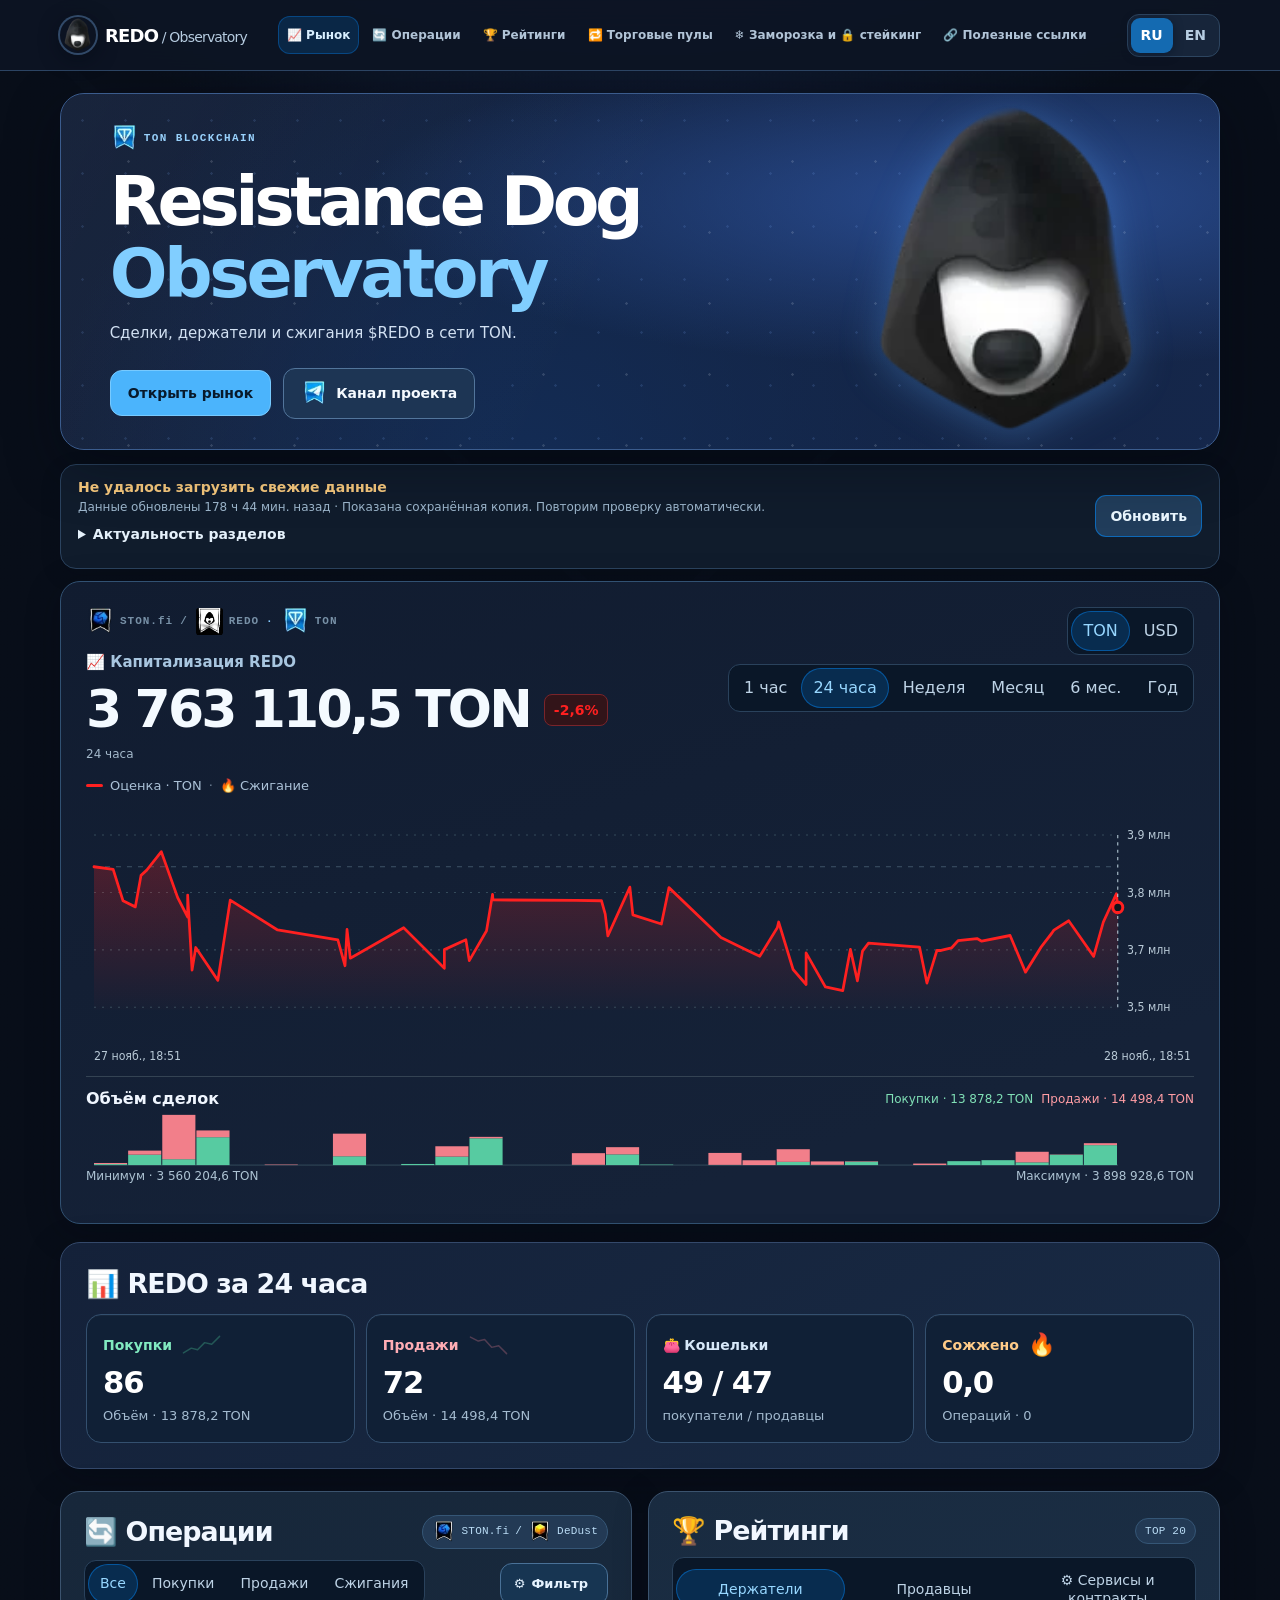
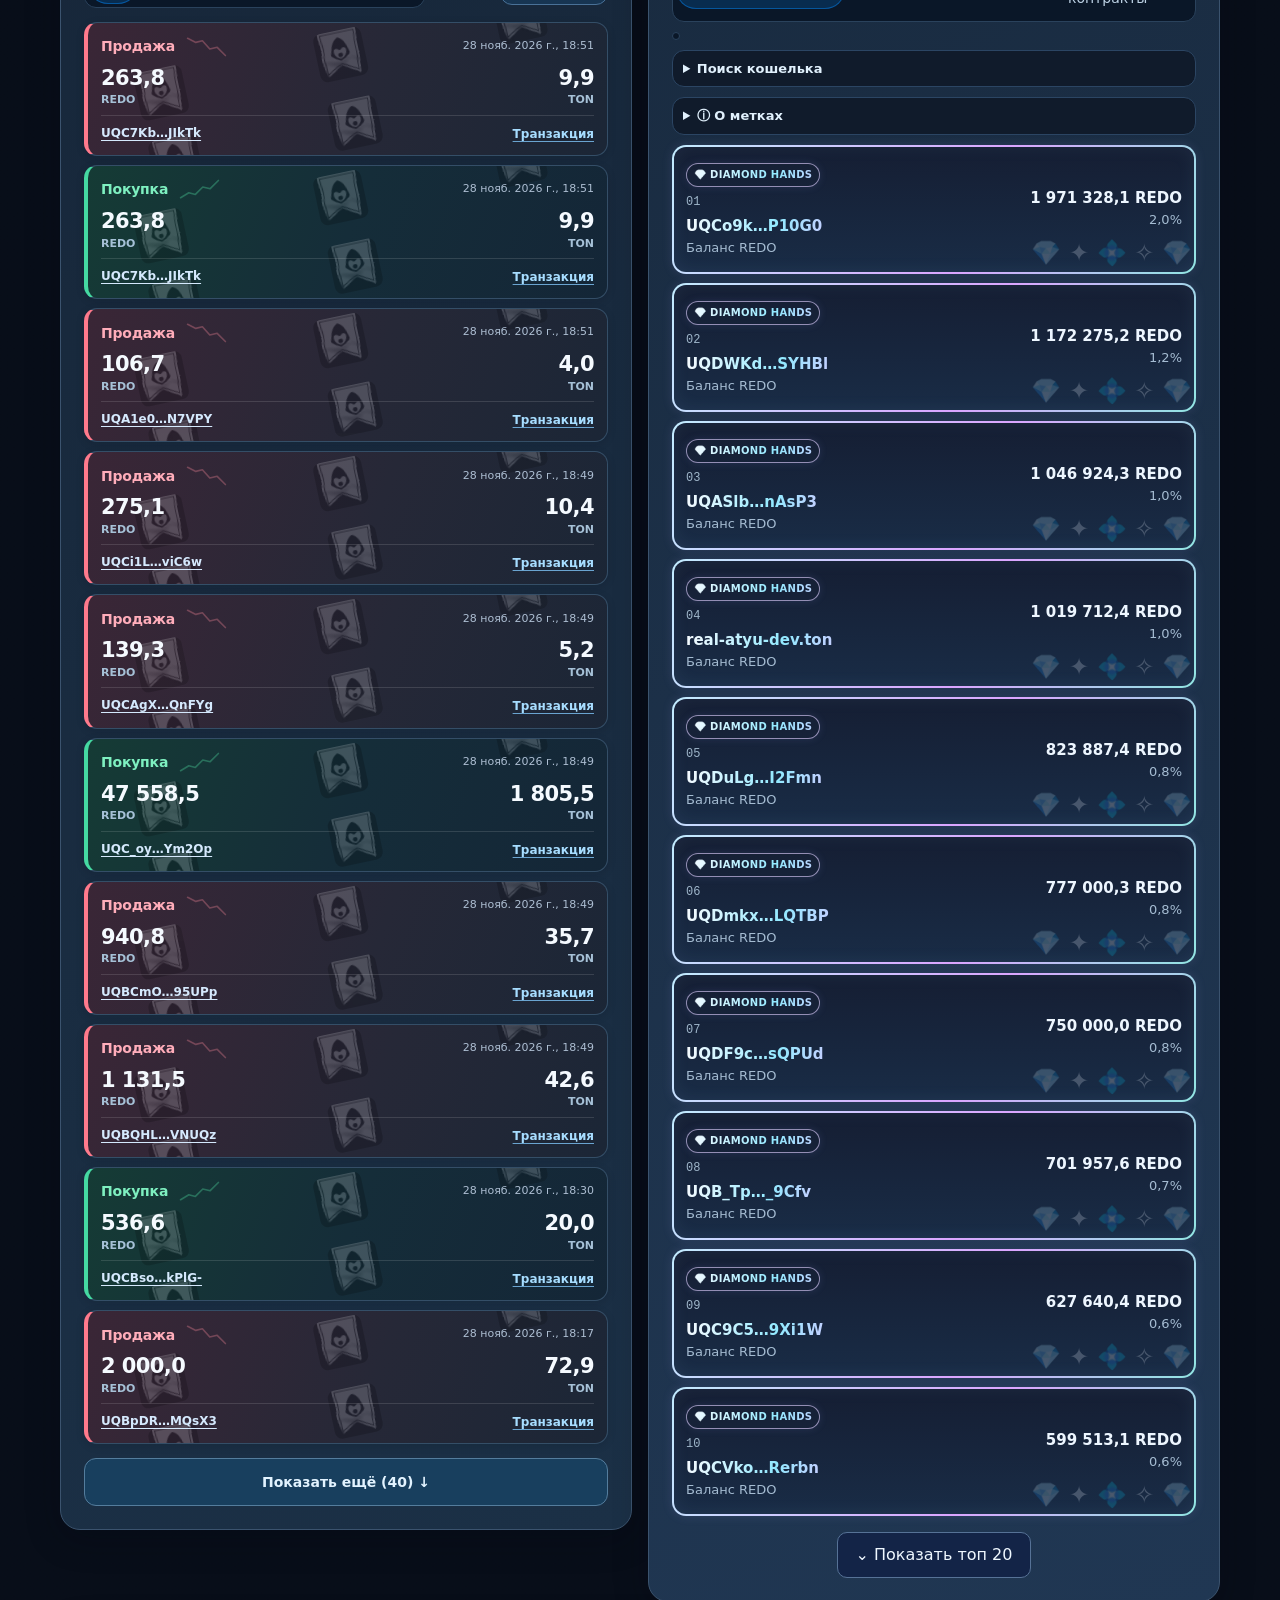
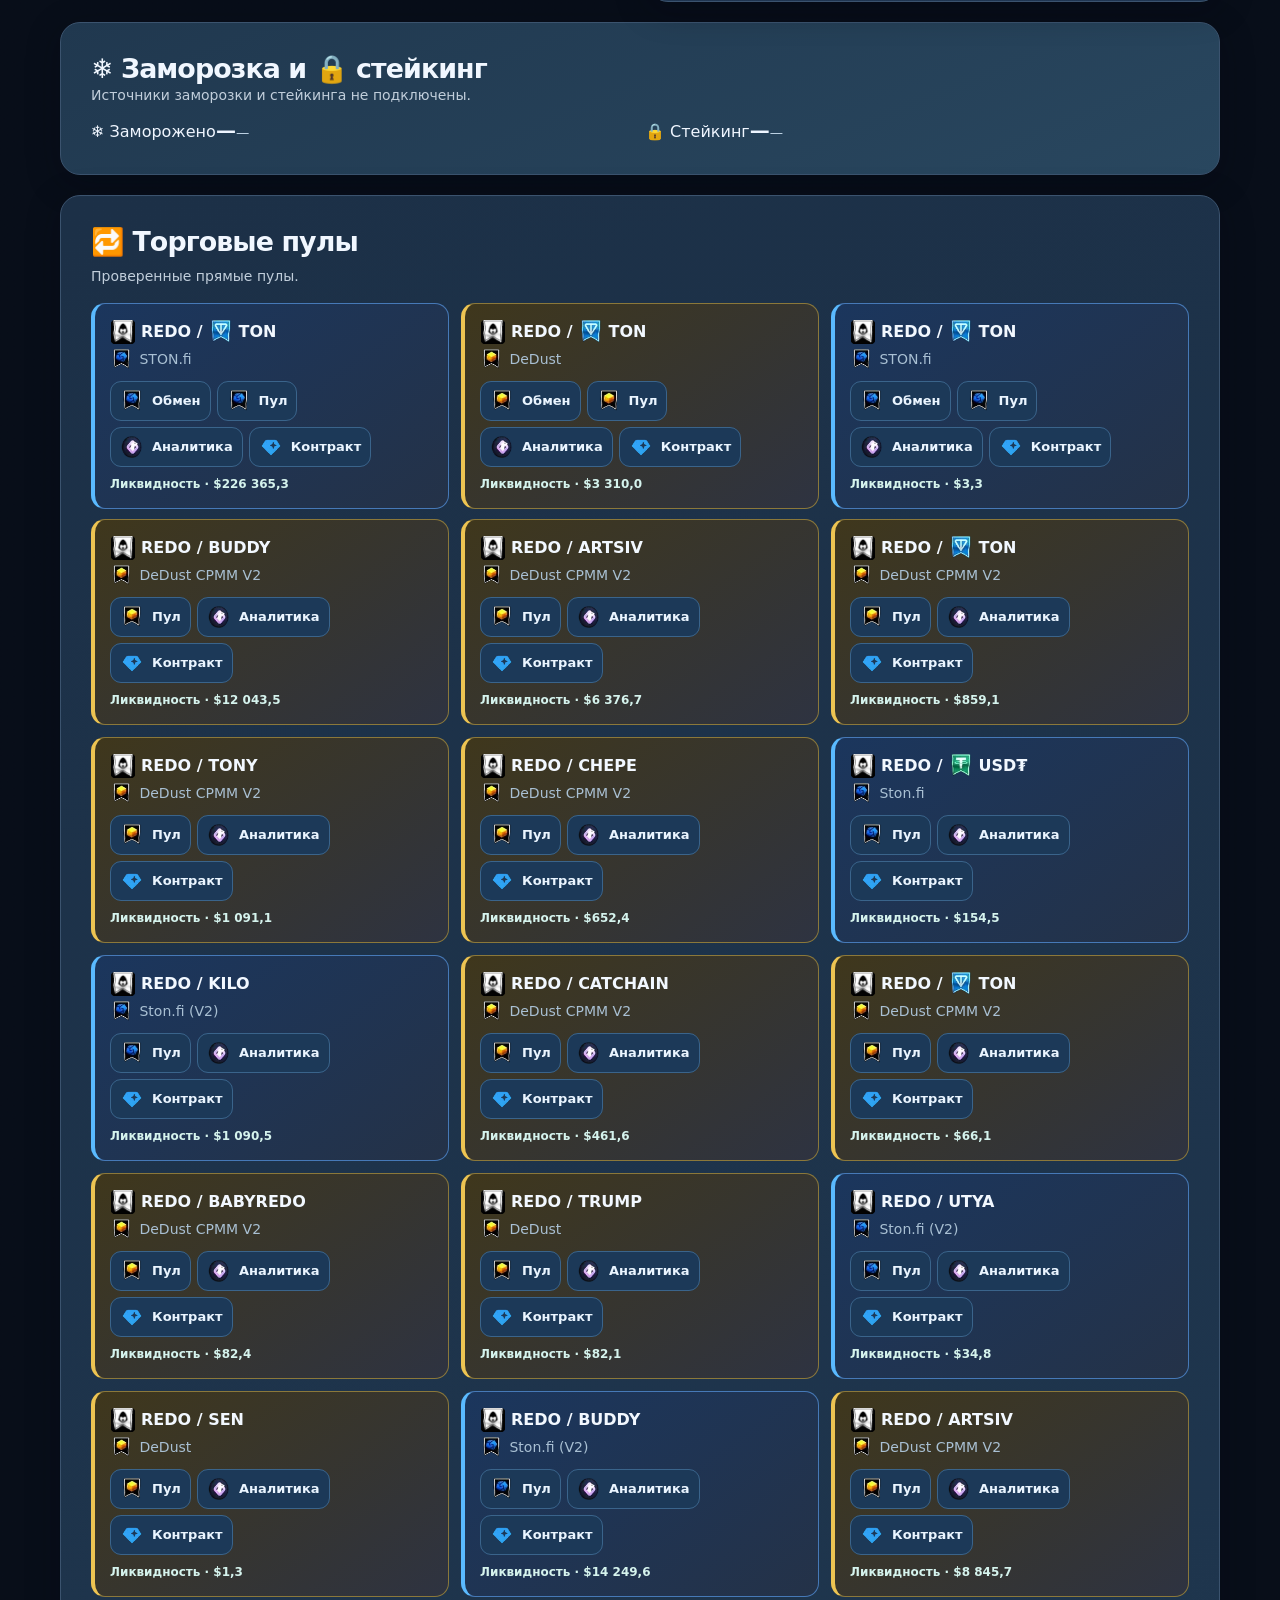
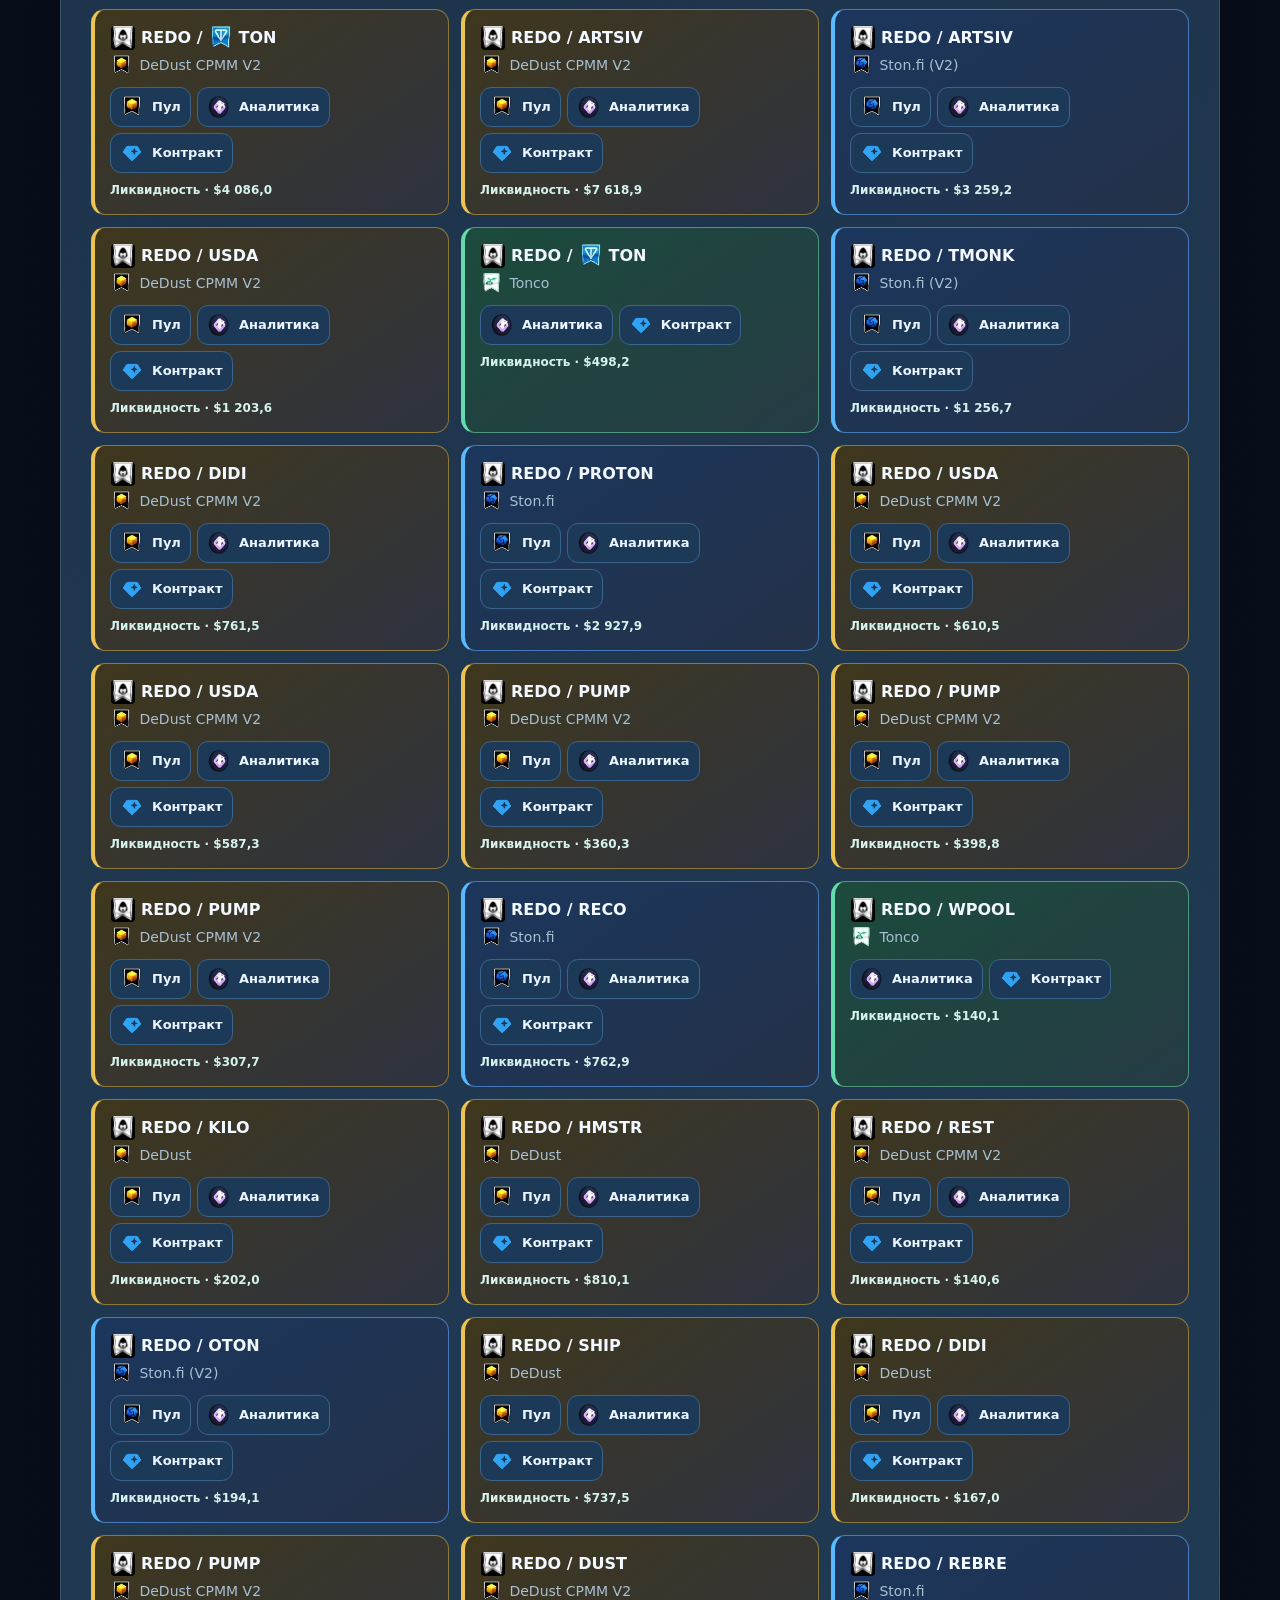
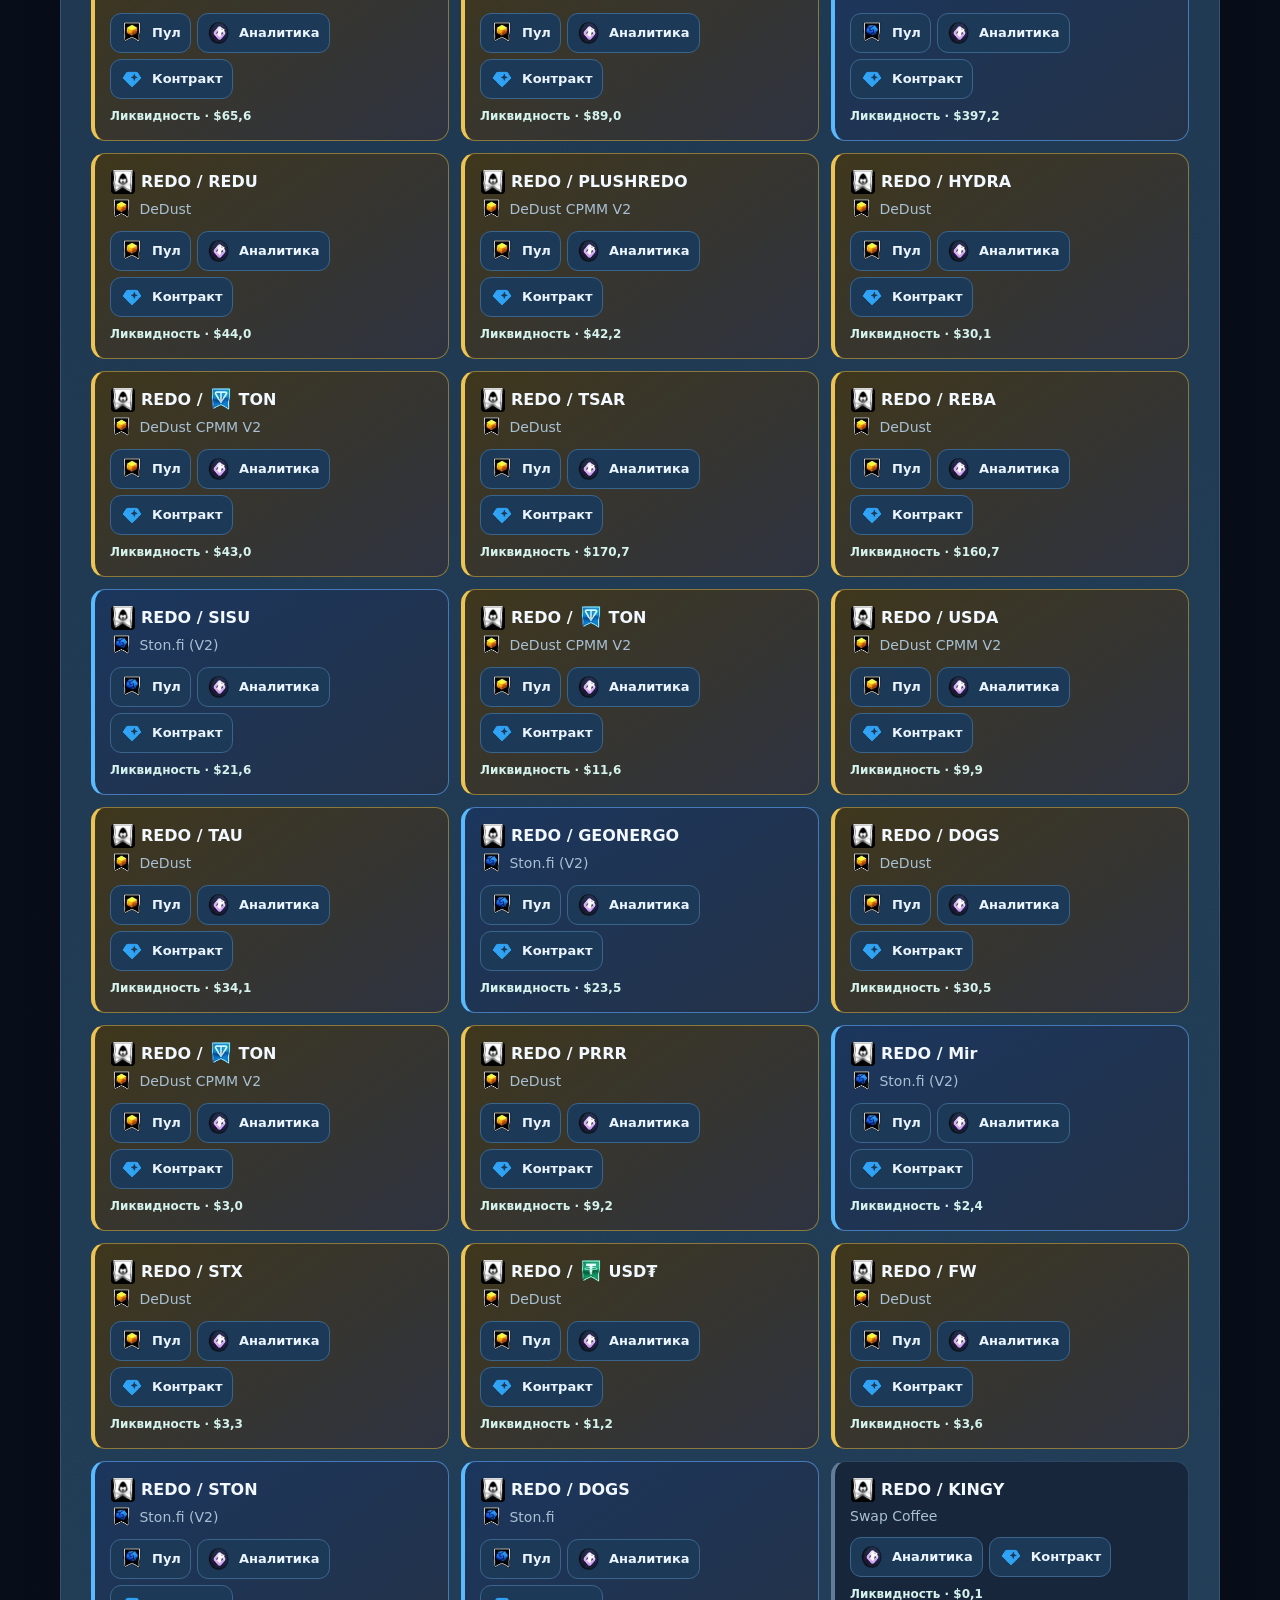
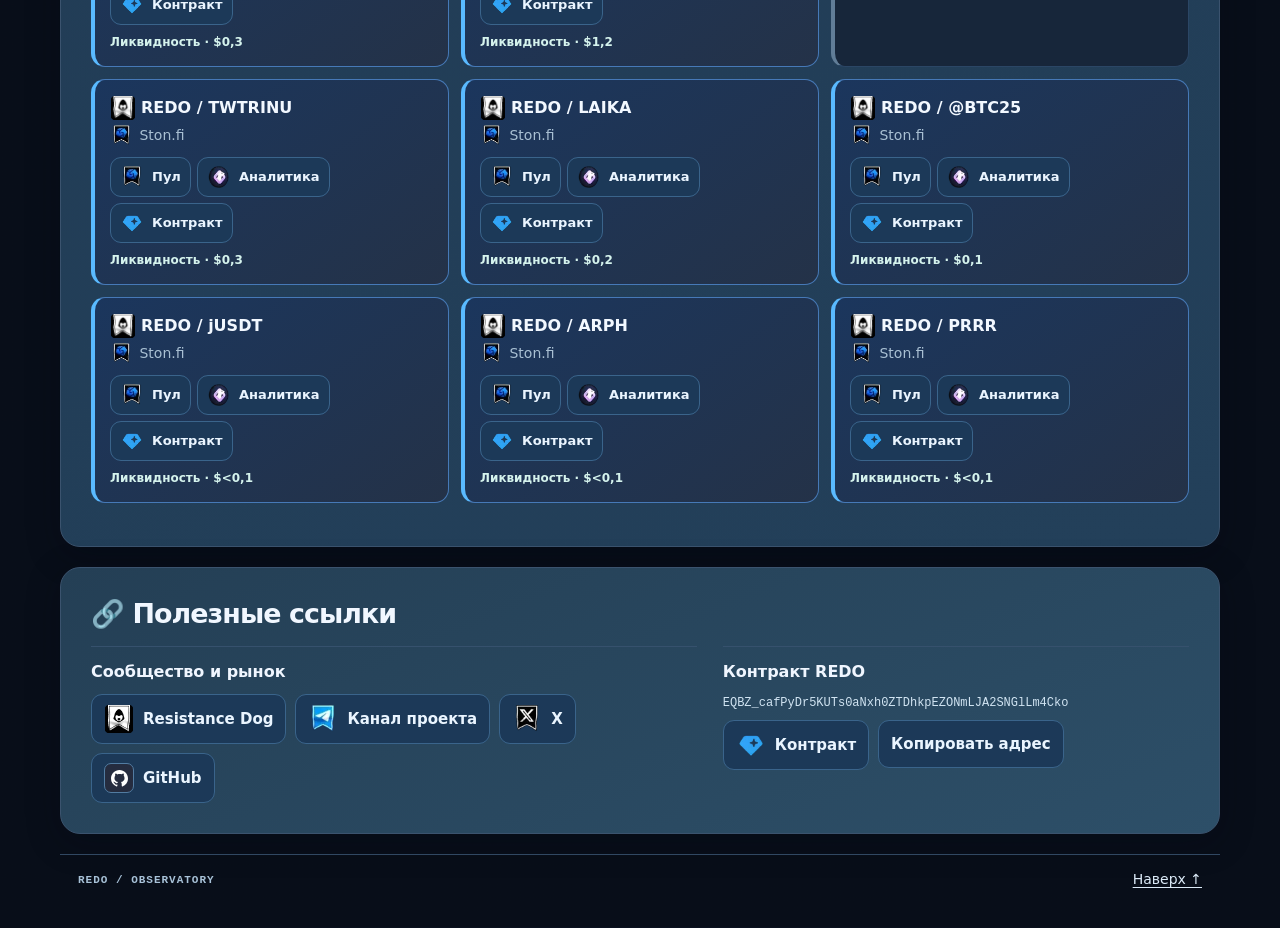
==== commit 02f0fe23: "Refresh REDO snapshot" ====
--- a/index.html
+++ b/index.html
@@ -1145,7 +1145,7 @@
 <section id="links" class="panel resources"><h2 data-t="links"></h2><div class="resourcesGrid"><article><h3 data-t="projectResources"></h3><div class="resourceList"><a href="https://www.redoton.com/home" target="_blank" rel="noopener noreferrer">Resistance Dog</a><a href="https://t.me/redotoken" target="_blank" rel="noopener noreferrer" data-t="projectChannel">Канал проекта</a><a href="https://x.com/redotoken" target="_blank" rel="noopener noreferrer">X</a><a href="https://github.com/Freebielife/REDO" target="_blank" rel="noopener noreferrer">GitHub</a></div></article><article><h3 data-t="contractLabel"></h3><p class="contract" id="contractAddress"></p><div class="resourceList"><a id="contract" data-t="exploreContract"></a><button id="copy"></button></div></article></div></section>
 <footer><span>REDO / OBSERVATORY</span><a href="#top" data-t="up"></a></footer></main>
 
-<script id="snapshot" type="application/json">{"schema":1,"token":"EQBZ_cafPyDr5KUTs0aNxh0ZTDhkpEZONmLJA2SNGlLm4Cko","updated":1795812786,"errors":[],"refreshStatus":{"holders":{"attemptedAt":1795812663,"ok":true,"lastSuccess":1795812663},"burns":{"attemptedAt":1795812663,"ok":true,"lastSuccess":1795812663},"zeroBurns":{"attemptedAt":1795812663,"ok":true,"lastSuccess":1795812663},"trades":{"attemptedAt":1795812663,"ok":true,"lastSuccess":1795812663},"rates":{"attemptedAt":1795812663,"ok":true,"lastSuccess":1795812663},"pools":{"attemptedAt":1795812663,"ok":null},"identity":{"attemptedAt":1795812663,"ok":true,"lastSuccess":1795812663},"badges":{"attemptedAt":1795812663,"ok":true,"lastSuccess":1795812663},"domains":{"attemptedAt":1795812663,"ok":true,"lastSuccess":1795812663},"fragmentNumbers":{"attemptedAt":1795812663,"ok":true,"lastSuccess":1795812663}},"holders":{"totalSupply":"99999989.256193123","holderCount":27838,"holders":[{"wallet":"0:d887d0e2d1c4fc4126e71c970d33ab1896940000eae703bb1ab6cecc830777e3","name":null,"tokenAmount":"4764624.018671066","share":4.764624530573124},{"wallet":"0:779dcc815138d9500e449c5291e7f12738c23d575b5310000f6a253bd607384e","name":null,"tokenAmount":"3118519.752672488","share":3.1185200877202637},{"wallet":"0:a8f641e2c97deabe8bef338d20387f07fa4ef71e2b0c7d27f9c6ae4c15378fd7","name":null,"tokenAmount":"1971328.13168195","share":1.97132834347766},{"wallet":"0:d629d8d740c17af8fc2f244e2a34abb6680cb5b69a9f6143f3b092f3c622d260","name":null,"tokenAmount":"1172275.187373931","share":1.1722753133209267},{"wallet":"0:1295b3d44460506ab0dc1568d7b14a7ce97b4d5e747abd822dc9f2e3bf98a702","name":null,"tokenAmount":"1046924.323428417","share":1.0469244359079566},{"wallet":"0:34773f1472a48f08af65619351de183c11c6707b241c8fed05b8f6a10f82266e","name":"real-atyu-dev.ton","tokenAmount":"1019712.41298733","share":1.0197125225432742},{"wallet":"0:ee2e0f3bb688dcefbb22952f14e1111bbd1674b496dd936c841d3d5557f7c8d8","name":null,"tokenAmount":"823887.409554121","share":0.8238874980710027},{"wallet":"0:e6931fea1e4ffa661f9add3fbf46bc2de281d7d624e1b8e42e1917a5abc60b41","name":null,"tokenAmount":"777000.293741651","share":0.777000377221071},{"wallet":"0:c5f5cad02fc7e7b6c0a5bfddeeb52ba403449553d5eabbd831db3b35998a6c40","name":null,"tokenAmount":"750000.001","share":0.7500000815785604},{"wallet":"0:d04805962910549b456752b9f2fbd362fdd7a86e2b34682e97a44b5a971c65fd","name":null,"tokenAmount":"701957.621184371","share":0.7019576966013503},{"wallet":"0:bd0b99ade222b95c51b77b9e95f36d3bdbbd657c23dafe67452866c8b1403d5e","name":null,"tokenAmount":"627640.375869731","share":0.6276404433022081},{"wallet":"0:959284cb0b56e0a244d06a0c85222377fdd3881d771ee6b8ca2c4fbf127f117a","name":null,"tokenAmount":"599513.069533304","share":0.5995131339438373},{"wallet":"0:00124bf6011acf05cbe437c33594b35ae38552993a7d723805ba0b72cd4739b7","name":null,"tokenAmount":"582331.343815781","share":0.5823314063803426},{"wallet":"0:1a536bdec3f7b799e390af78865b77c63918a5f44a65e7a37aa718d5ed03bb30","name":null,"tokenAmount":"576491.478187938","share":0.5764915401250758},{"wallet":"0:92df38eaed7d0793f8eb59e96fd8612ae1a88a747661a89d79aab8ae1f73676d","name":null,"tokenAmount":"545239.751","share":0.5452398095795121},{"wallet":"0:1ea4e7c10440f983b86d4f49a9cbf512875a2ec6c4e5cdf9d8bf3ef847a60f78","name":null,"tokenAmount":"539889.881504628","share":0.5398899395093605},{"wallet":"0:fe67a0dca2b2135aacc3874ddbaff48c6bef1517e584b6cd323c02017b9c9074","name":null,"tokenAmount":"532267.503751229","share":0.5322675609370278},{"wallet":"0:b9fa0ddf3a9ff62c904f7835f7463fe35b5dd614b42d8b2f91a6648c85ee6f0b","name":null,"tokenAmount":"513383.834979186","share":0.5133838901361597},{"wallet":"0:6840bb9aab31c28a45695981834acf855508b3feb0f1898a016ef3935b372eeb","name":null,"tokenAmount":"498061.713217133","share":0.49806176672792735},{"wallet":"0:f2d218624dbd83c492074adcc643d879a97295b65b97abd94fc6d63786728c1e","name":null,"tokenAmount":"480000","share":0.48000005157027853},{"wallet":"0:b18809bf2de95ddeffe38aabb4382447833b83b42126f4ab925a1c806c38327d","name":null,"tokenAmount":"451818.433988481","share":0.4518184825309862},{"wallet":"0:2b19b9f5285f0c512a2871c23fa9c8120c372b4cb3eeac3f46f51dc520298efe","name":null,"tokenAmount":"451031.827653649","share":0.45103187611164275},{"wallet":"0:5179644885ad5886bc9053e28846317a696e40dfe7c8a16d2881e32623f051d6","name":null,"tokenAmount":"450238.975541289","share":0.4502390239141002},{"wallet":"0:a14b1f452385b2bb984ad2c4441e1d23cae071fdfc096dfba53ebba3b6ff1d10","name":null,"tokenAmount":"413281.838121788","share":0.41328188252399534},{"wallet":"0:59bda7dc5de3f373d1e4717870c5f6a331d50b27a28c8b3e1256a2766ebdc38b","name":null,"tokenAmount":"411487.389893712","share":0.41148743410312727},{"wallet":"0:2fcbc568f85fffe6e89ac871434b2b22568e802743fa84fd184ac46454436e95","name":"utyaman.ton","tokenAmount":"408223.108529808","share":0.40822315238851514},{"wallet":"0:e9f172851040ace452e5614f9402faae0bd02db17423b8b0022fde1c594e8163","name":null,"tokenAmount":"368922.046391846","share":0.36892208602812243},{"wallet":"0:032688e2f6f239a9f0faad32e384c77d34811277a49fab65085a1f271dd90e2e","name":null,"tokenAmount":"356212.834604329","share":0.35621287287515213},{"wallet":"0:58ac8dc106746514aeb4aa49c0b0c4041f38464ca4bf3f8a6e9e6279a3e7f73a","name":"plebbitdotcom.ton","tokenAmount":"350000","share":0.3500000376033281},{"wallet":"0:c456887a9cb4bd5407a802eb67bb8c52d91265be1760402b21542ce9acdb475d","name":null,"tokenAmount":"343406.181486518","share":0.3434062183814189},{"wallet":"0:790ebf38ac74ed3ac1d9630068444234713e4a2e68623b6ff352718cc997fb20","name":"tonenjoyer.ton","tokenAmount":"343179.131621589","share":0.3431791684920961},{"wallet":"0:623f58810b90ad5575ee25d78b92fdf03528eaeca92e3155b9fe0c43c62b685e","name":null,"tokenAmount":"343011.129357638","share":0.34301116621009525},{"wallet":"0:4d0fd604b59027524a983d8b8d825d9d0997fe7806079e1ec4bb04a0a1f9e1f3","name":null,"tokenAmount":"326484.532818333","share":0.32648456789520447},{"wallet":"0:6dcb803c9af913c599564ec23ab277040857b82875bdf486851053a835cf176e","name":null,"tokenAmount":"326060.793478484","share":0.3260608285098297},{"wallet":"0:2c5e69b200cb466ccfd95fde68373b72583eb6a857c463f0a7fbe705da328c55","name":null,"tokenAmount":"310250.959694901","share":0.3102509930276685},{"wallet":"0:d4a3a50a7fbd117d302ad3cd23c2947f5b552bf8b8e4bd4f89b2329d131972e0","name":null,"tokenAmount":"293786.101815611","share":0.29378613337942583},{"wallet":"0:866281e6fe85a90cb428b6348861e319cd619ac068772d9af87494b58fb146ac","name":null,"tokenAmount":"285000.001","share":0.285000031619853},{"wallet":"0:a2faca7adfebd5c5970108d1f79065cef32b0c143fb13489066b684cdd7ee95c","name":null,"tokenAmount":"281629.493947184","share":0.2816295242049162},{"wallet":"0:cd1cf0b39fd76b1f47c6247f7f59f77d214e3bffb9635bc598ed4ccc4e562f4f","name":"fuhao.ton","tokenAmount":"279386.229821593","share":0.2793862598383132},{"wallet":"0:745331ff27449097d77ac732b84f70190f7ec9d59eee5d12801466e12f9945e6","name":null,"tokenAmount":"277622.702822821","share":0.27762273265007126},{"wallet":"0:18cb9d696ab459ce3a0ec24b394441e7f2c94ecd68bd344e56f90390560bd3bc","name":null,"tokenAmount":"270074.025959266","share":0.2700740549755009},{"wallet":"0:6d767be8253fd042af7048d04a93db2b560a3ce3a0032644a98547e9e894f096","name":null,"tokenAmount":"264414.432750111","share":0.26441446115829004},{"wallet":"0:aa1c16c87b6c11c9af04dc1d1bc2b8876d52265c462f6162fc8bfc43218f2f17","name":null,"tokenAmount":"242055.734426658","share":0.24205576043266144},{"wallet":"0:eebc80fa9be53c4a5f5b91b7a3798f7847b9697473e1bbec7c5228b91f8b54b6","name":null,"tokenAmount":"241310.537294378","share":0.24131056322031888},{"wallet":"0:6b8bed017e8b74ba087747ad956d92023e24de66d4c71a731d20c346dea416a7","name":null,"tokenAmount":"240561.912047958","share":0.24056193789346803},{"wallet":"0:bfa32176551ecbb94d3f0a57f32760b9b278f423739f06bea34272288cd1d89b","name":null,"tokenAmount":"240207.89752802","share":0.2402079233354954},{"wallet":"0:1dcf52bc6282798811489a6eb589995c9ef9a9442a7d3a0b89263beccf256e0e","name":null,"tokenAmount":"236974.745975555","share":0.23697477143566678},{"wallet":"0:46058382332a885b40702c383096822adab86ad217e0cf051cbd65dcff278137","name":null,"tokenAmount":"234022.747677739","share":0.23402277282069375},{"wallet":"0:f27f92aac9613a65c0f0427c174b592d13593ba368bace5bfcd0bf0f52d5bbc5","name":null,"tokenAmount":"233629.526141157","share":0.2336295512418648},{"wallet":"0:c0c8e0dd6054341842743348d6a10402ee188f09b211b43bb7f17ebcdfac4968","name":null,"tokenAmount":"233274.436052253","share":0.2332744611148106},{"wallet":"0:276dab506f4fb26a77045a421cc70371c37ea987aa41bbf08e92406035167a73","name":null,"tokenAmount":"232634.998879383","share":0.2326350238732407},{"wallet":"0:d166788b27bafa856d44e2bc78a29089bc36c9251b2dfb72d435bbc19d0cb63c","name":null,"tokenAmount":"230017.512700394","share":0.230017537413034},{"wallet":"0:d880cda3ec71455fc96698c93b19e2863c46512fa1ef026a71e311790ba03eb5","name":null,"tokenAmount":"223402.494616578","share":0.22340251861851315},{"wallet":"0:2d148675777be5513730276a184b6f23d9578e6f6263c6ef8be1704427fa16c9","name":null,"tokenAmount":"217853.663553896","share":0.2178536869596754},{"wallet":"0:339c6a24938f3f09abc7025554abb6ca7ec7dc8e7f54197439b054f220a23d29","name":null,"tokenAmount":"217465.347944746","share":0.21746537130880553},{"wallet":"0:f20bdbfcfbaabbef5d1f5631049a5b18c639ae3ba74f9b084fd7d8a664cb9c19","name":null,"tokenAmount":"212763.004197936","share":0.21276302705678474},{"wallet":"0:ca74478546cb70edae5fea13cf684375dad7ca8c34b67bc36eb2e5f8c7806889","name":null,"tokenAmount":"212280.944256146","share":0.21228096706320312},{"wallet":"0:21b4d4e56f02b2aeb03de17e26320baf746e0552da17f0d2c31dd32d0f213685","name":null,"tokenAmount":"211461.0738","share":0.21146109651897183},{"wallet":"0:a08d64a1cad9ecbd8a7ce66a3c784f5cbc6ea868634b2e6a58c609305828c332","name":null,"tokenAmount":"211426.217291318","share":0.21142624000654492},{"wallet":"0:9b3746733b438649c9c09effec3580ec2232aedfcc26cd2e586693f21ffefcd2","name":null,"tokenAmount":"207352.575936792","share":0.2073525982143547},{"wallet":"0:25b0f18e0b47b5ad1b8d06ad2cafcece487f72488cb0cae34311b7419e719adf","name":null,"tokenAmount":"201605.703639749","share":0.20160572529987877},{"wallet":"0:af2faf6896087eec8f54353713f61d0b406d0fe0520ea7d6a110637cfea957e8","name":"ton-binance.ton","tokenAmount":"200739.890192868","share":0.20073991175997644},{"wallet":"0:6427d012ad3dc33b58c4e2b375a2a37570d7aa618037c5f97eaa93f52e566978","name":null,"tokenAmount":"200100.002672508","share":0.20010002417086817},{"wallet":"0:e542dafcefa76eed90cd44d6201b558f9cfed48e10073af3d2d5eff7764c75fb","name":null,"tokenAmount":"199229.066622218","share":0.19922908802700645},{"wallet":"0:064bb34e8f7f22966b8f4b206f45e91a270fec787e9cfa1716778a572e9c497e","name":null,"tokenAmount":"196160.168800745","share":0.19616018987581696},{"wallet":"0:c0bd296c37f04cea8e89dada87632f6ff056819d3d0603fea99819639acd3f20","name":null,"tokenAmount":"195536.933171664","share":0.19553695417977673},{"wallet":"0:c2d11c507681255a42a5f1b56c6de2c5c209c209435823b4ef473d1361c7cbd5","name":null,"tokenAmount":"193403.826360008","share":0.19340384713894382},{"wallet":"0:42a968a62c365dd0724ca47f7d9d6397cd7a04c675f480ab634e2e69ed8802b5","name":null,"tokenAmount":"190133.680999449","share":0.1901337014270467},{"wallet":"0:8b4c7efa0846ec28f0cdf367d517a7693fc9e56ee8907f60be7f41cb46a215e0","name":null,"tokenAmount":"185707.099728485","share":0.1857071196804993},{"wallet":"0:5d7d434887be30099b3da4f82582c5ee88811a844dc4147747df74aab6d575db","name":null,"tokenAmount":"183728.814403167","share":0.18372883414263813},{"wallet":"0:d36ac7efa45e9c7fd8861a045049f14b195202b942a9ca286fd5db4470c949bd","name":null,"tokenAmount":"174572.004806916","share":0.17457202356259707},{"wallet":"0:e34b7067f4ac6962e5efe901b66a18fac60c8f344578d2436d60935d47a11584","name":null,"tokenAmount":"171868.178067768","share":0.17186819653295513},{"wallet":"0:2fc48733db3260351d4b865730a82f7bedecffb496c3413005242c507454361f","name":null,"tokenAmount":"171208.4329","share":0.17120845129430537},{"wallet":"0:211ebad791001672693afc9c2093889846f1a2d3b6f6886c3078caf9e7a31e37","name":null,"tokenAmount":"169133.067066997","share":0.16913308523832904},{"wallet":"0:7b4243d87fa5162a5a85b146f43e33aae2c45ed1ed8fc8e49fc01b0f0fac15de","name":null,"tokenAmount":"166596.899454363","share":0.16659691735321405},{"wallet":"0:56f4f536d4320b5618a6b6f3c08f34663fde8f6c5df7d0bc8a7a4a16cbb68631","name":null,"tokenAmount":"166074.740545366","share":0.1660747583881173},{"wallet":"0:bd3c105af70f46b47faaa355756eddef3a2e617a5234fd8be63c23f765387fb1","name":null,"tokenAmount":"162914.746617229","share":0.16291476412047662},{"wallet":"0:8c4fbc03b8d41283cca1d60b3475387ea606f14e86b0f67aa0772d338eb870c9","name":null,"tokenAmount":"162771.452640702","share":0.1627714701285544},{"wallet":"0:7fef28f86bdf4ecd0f911b560aab614f8d9f3186c3cc759835303dacbb53f14f","name":null,"tokenAmount":"158819.075813232","share":0.15881909287644863},{"wallet":"0:af594d82d939c18ae04d3b5fe722b29c4d0e2cf563cd0726ce5a6ae905fdf4fd","name":null,"tokenAmount":"158686.065095431","share":0.1586860821443572},{"wallet":"0:677781bc17fc925fef347b2a8a02afd7f5a5bd0708aca04498e68208cae9f347","name":null,"tokenAmount":"156656.874902737","share":0.1566568917336509},{"wallet":"0:f964f3197923139252be9004e0b8afe12cd4edb2d1cb4cef4065b411a9d741c3","name":null,"tokenAmount":"154759.240934272","share":0.15475925756130776},{"wallet":"0:cb77ee35b71a853103e9c787fe58fe6c65a641dcf16bea9dcc6ad7408fff2016","name":null,"tokenAmount":"153035.462820742","share":0.15303547926257835},{"wallet":"0:4a07f1a5b148794a71c184425dccc3c7f05eb3339595d15d1bf6908fbe4434e2","name":null,"tokenAmount":"151610.912149381","share":0.15161092843816634},{"wallet":"0:77bb6079c247e55749f91ea7f9907235c04ec90816fd954ee66724d6a5fa120f","name":null,"tokenAmount":"151570.827247161","share":0.15157084353163972},{"wallet":"0:d9afb7e4bacbb3a4d68100f0b5ab973c96911228a827803fe733ec4dad5e7adb","name":null,"tokenAmount":"150036.987830444","share":0.15003700395012995},{"wallet":"0:7ac99f3334f8f1a09a70733f4ba90be556ec4b8480fb6f3459a69f7ca2e0667e","name":null,"tokenAmount":"150001.090289332","share":0.15000110640516118},{"wallet":"0:eb92e155c643898f2789fe3bded263d7ca97dd519a4a72c6c4491839276aa405","name":null,"tokenAmount":"150000.875507189","share":0.1500008916229951},{"wallet":"0:32a73076267099f4ee1fa998c85ee71322c72523087cb00ca4198a34e7af916f","name":null,"tokenAmount":"150000.001","share":0.15000001711571215},{"wallet":"0:038fa7b8e31537122c9d9ba55e08c8084ec6fb2c9c93c298e72f95170de13b52","name":null,"tokenAmount":"149900.008156332","share":0.1499000242613011},{"wallet":"0:ad1f9af9f857a882fe742df427741b1dd3e62d743acb0fc5c9d1cf4cda5b8fc9","name":null,"tokenAmount":"146942.061197135","share":0.14694207698430797},{"wallet":"0:a11e2700f39d416e56217840cdb17add47af8bcdbac5357580282d451a09318e","name":null,"tokenAmount":"146885.607659856","share":0.1468856234409637},{"wallet":"0:45eaca696d65eb40e2f0a26ab73c8a060dc20ea94db8855d3a7e04cff05945fe","name":null,"tokenAmount":"146758.534972987","share":0.14675855074044228},{"wallet":"0:18d6ccb5e1fe52a8369446f37013e939a655a1c82a7d03f1a9c1cedf0b06a920","name":null,"tokenAmount":"146641.713804892","share":0.14664172955979624},{"wallet":"0:5d5535f27b6251f893064e79c25bf5f39bc8ef697af17be46ab6091bfebddb1a","name":null,"tokenAmount":"146113.509151119","share":0.14611352484927392},{"wallet":"0:934a4d510790b95b380261babe0a880a10dc8f2890fcfe5a6d6b77c040e5ca7c","name":null,"tokenAmount":"145794.049446965","share":0.1457940651107978},{"wallet":"0:d5b08d092679c72f66ee943b18571da268be437c088030f7b37ad6fc4a6148fc","name":null,"tokenAmount":"145000.001","share":0.14500001657852174},{"wallet":"0:75c0f62a678e7ca2ea5d8116c7e5aa0e2de661ff92ca4cfbcac2319b28cd5c04","name":null,"tokenAmount":"142851.032192473","share":0.14285104754011366},{"wallet":"0:4d810b69552f8c0d2c18ea134b02a732abf2683216b8c512a2d35c662585d291","name":null,"tokenAmount":"142461.878286004","share":0.14246189359183473},{"wallet":"0:0bf2eb3935f43c119874df813c8adf7e0234d3ff972c7aea79742ed87d69dbfb","name":null,"tokenAmount":"142277.791","share":0.14227780628605274}],"asOf":1795812663},"engineVersion":"1.3.0","methodology":{"valuation":"last observed swap in primary_pool times CURRENT total supply; not circulating market cap","primary_pool":"EQBCwe_IObXA4Mt3RbcHil2s4-v4YQS3wUDt1-DvZOceeMGO","sellers":"sum of successful supported native TON swap sales; service roles excluded","holders":"balances excluding known services and identified contracts; unclassified accounts may remain until verified","burns":"accepted burn notifications and zero-address transfers shown as distinct evidence","usd":"historical TON/USD rate from CoinGecko","history":"incremental confirmed swaps; missing intervals remain partial"},"serviceRegistry":{"asOf":1795771713,"source":"https://github.com/tonkeeper/ton-assets/blob/main/accounts.json","sha256":"4286bd47e11399901a7d713c9e98a5dba17300d76fe272f4f5d46110a84f4e2e","entries":{"0:ad8afecfacc248996885d8be6824280f9f3a7e54c2f6080b7971b9f556c280c4":"Crypto Bot","0:dddcd3cdad60af4c0d69389f567ad51d0c263fa4968d655ab424c69aadaf9322":"Wallet Bot 1","0:436a76c2794a88e3fbfec6b9c0374fc8db046f10868b835420d9937973a665d4":"Wallet Bot 2","0:6e814e6450e8c578067bb656298fb4d01397dd15018d7f34dc369eaba4c2111c":"Wallet Bot 3","0:5f00decb7da51881764dc3959cec60609045f6ca1b89e646bde49d492705d77f":"OKX 1","0:f15db2c62cd86aff0860d39c491fc73a31395fafeb5945e644498562260c782e":"OKX 2","0:e7e86da08742ed933434ffeb8f08a63c7e100ee842e25f599a9cbf0891574a6c":"OKX 3","0:0338def34b84c6ee9134a04ab1601450be446340a37ae259de57cb37bdb590cd":"OKX 4","0:a30a49ec725e9f57244b66af4c2da7ab76004b4fce80d3a34b1cd0c37762abce":"OKX 5","0:24da1e7b8da901e5b3dd0f98c397feb6e5a5ea483195a8b6bd0682cf2c5327ae":"OKX 6","0:7f2e84c723d8b6b6b1aacf810c8c26ab23c22022b464b87104b2d3065b0ea70b":"OKX 7","0:854ec4521efd52ad43bcf1988e4c44ebdf9a26ad18fa51abfdb685fc3b348a5c":"OKX 8","0:f9bdc0de461c1a2e002fada9550bbb095c8f9f73668d70c517a9cc7e050f8e5a":"OKX 9","0:9b9b739de2527ae72d21083f5198d710c7288453b4733e57ecadb2e189ac829c":"OKX 10","0:b31535e934db05bbc220267467903c8108bdabcbc2a06588838b726ddf589ef0":"FTX","0:57eb74407604a19f7e04005315ef70aeb7b675e6551977586756f6baf12125ee":"MEXC 1","0:1c7bd690f4f93de8b93db5790129dab65926c6e1fc9b57380089db5529516630":"MEXC 2","0:d887d0e2d1c4fc4126e71c970d33ab1896940000eae703bb1ab6cecc830777e3":"MEXC 3","0:7994848c1fcbcbc57a6a5a987b66eb424b8b54e10759b6b514a66b600c2b0eef":"EXMO","0:8d195793baad9a08c46dc353aebe999341dabd07721b9725f19e18abc3d10d92":"EXMO Cold Storage 1","0:26ab8ae763a3a7c3067d882b7b01cd5d37254cb8768f57b6a47c00028effc7b8":"EXMO Cold Storage 2","0:0130c77346e9ed82df677d107ad6a775c11f9c18f6a05c0dd17906b355850dad":"EXMO Deposit","0:342a359e38357c083968129fddddf049ef5c47315bfbef27505a356bf9f02d65":"CoinEx","0:555f3053e257130374bb831ae0e219e5e5f9ec0ca8f8a0d133369d3d690c64c2":"Huobi Deposit","0:85af78e8d035e920117cda654615cdf371d464480b629e110d3c5310d85ab362":"Huobi","0:80d4123841167ca989ac912443cc99a4b9c1a87584536427ff6fd85c92395ae9":"Kucoin 1","0:b37e57033db21d10b950e6143b658c10c3bf425bd193025960aef7f22dbcf4fc":"Kucoin 2","0:07ce60b7e5f255a88c3707f3fbc79e2cf924ed6b4b7d09c6324f0ba2338a48fa":"Kucoin 3","0:a14b1f452385b2bb984ad2c4441e1d23cae071fdfc096dfba53ebba3b6ff1d10":"lbank.info","0:75726a716f747e60b0371cb0d5d35471e8e1e931003fecc3a0961a8bd82c09c7":"xRocket Bot Cold Storage (Old)","0:c1dc654b598ab84cda4f12372efed8907cedf0901865a58649087373e01b1c24":"xRocket Bot (Old)","0:45614fee399c43d77bb597558791831bc0ee31754cbb2b5b1fbf5a3488ed9940":"xRocket Bot Cold Storage","0:011a8f0a0b36b779af033473274966666d1cd6fb4e77df679375fbd6f970d012":"xRocket Bot","0:c3f1da8ecda8f8cd42bace224ea3f1b6971eaa7f54c492d4d190527b4f573f7c":"Bybit 1","0:4a1f3ebcc66bdcefa90245bdf541a50ada1c688a487534b1587abffd93038834":"Bybit 2","0:cd525c15904d7b4027eae08b318624260f371ce8c9f4fcca0cdb7b583854107c":"Bybit 3","0:ae62a192da96e266161a702cc9f6de91c0c3441f17ceba51bc442dfb2031a30a":"Bybit 4","0:e3ce05c4da977132c24a3b102da8b5fbf2ea9173337b49de346e4a4b057f7579":"Bybit 5","0:e33ef85d174eb457c072d1ee10215b69ab9b64192f7421302ab1c8e26b7ad4bd":"Bybit 6","0:7f97f36dda3f7dedc9e12f8c09c4f89e7fbc17527ab3f67de4c3b155297a56e4":"Bybit 7","0:7d133d4e425c8e00de015513a44e66e6d163b21e71720aec7579965e5de28c55":"Bybit 8","0:f2dc1860686cd658987e2bed8216532d8c004460dadea907cc7d4ad7236c496b":"Bybit 9","0:4a1c20bc9a6f9294f75f1c87a7f383a8b73a483a2e6dcb3630ddbe78b3ccad00":"Bybit 10","0:008bb088e81e38d583826901093567027cc1575ec744ac354fa4eeec302d166d":"bit.com","0:1882478daef1b7ed200cbbdc201bd4ed0b24c2e5f1a4c7c15aeb7e3b1a759193":"Coinone Deposit","0:a4d2072b1edc1355fc7fbee0095beec7889a2d3cfaa9edcf2ce9e128631abbd6":"Coinone Withdrawal","0:f3f4ed0913ab555d023745058f1a6c55a49d4876593cb9bdab1f780a99b185bc":"Paribu","0:f9873509de5a2f97f7b2805f5f7aafab447f43c91e751cc8efabc6d2ea09d78a":"BingX","0:b496b8f73b469ff06a2d89e62c4d70a103fc228c821537b49dff092060bc281f":"Gate.io","0:60ff0b28e2b3839bef250a81be9f2e78a6265b980ec5d24df4e44bbff2c3fb25":"TIDEX","0:23eef28b6da5a368d6c0b8028fd5ed47c26758676bc9db1b5653caaadc969f91":"CWallet","0:00ffafa9fb3d4f837824436d19953c792be6632af73a9b82c4dc69ca07195087":"Matrixport","0:b58c73481f25a280f9705ab3424be850614d823256263ecfa049fa9fb917720d":"QMall","0:00b402b789e5626e1c61b50c5dbe2024426e92f16c0c2fb735396df96046b5fa":"BIT","0:2c54797319837b4c6d014fc991c1a8d4294dfd4d6cec4937e370f1f27db0423f":"Bitforex","0:6a5a76a1538cf9596590ec3708470649c342624bf92e63a6a7a15254ededa904":"Bitfinex","0:59b065c5d66261a5317660e96eee476aa6a11b749bdcbe8c0d1f3dbf24200d1c":"OMPFinex","0:3cd5ad54b190a71caab984b0f210e3742c7f2147b7e9073377d7c6b470017362":"Bitrue","0:6c53cd87cc0d33486db42c1c7fc03dfaeb2f7b815afc368ab1aee567edda3f72":"Coinspot","0:9a582c23266b8ea47eb71118a3c040d42b230b2266fecffe2d3cd390c0922c35":"BigOne","0:dd528505af15c6e5206bdd8f6c9a3b541f80ca98ae8a5066ab3ff8de1ff5e678":"Farhad Exchange","0:2b6f3cda567c385f0645486f3c665a451f56b2969d1be57d86eb77c6077a81d1":"BitTime","0:cdf7f0d7c09036f064272e3c429ed570be49ef29eb3a735b64bbc17915073732":"Bitget","0:e9c0a24ffaa6aa4f228890e71ae9550bfc53a6c57e643bc31c240e18727ac1ce":"Bitget2","0:336502faf83ef5b532d315ba71450b661c90e83fce64d8bc1fd2bf642f3555d9":"Bitget3","0:b308c7f9b4f596f6250175885972549871b05c70ed3619fd5a939401eea972e4":"Bitget4","0:e2d1df206b372db1f3b890e60d185b67aa0c9f1b6b6ff60a05091c8c01b40ac4":"Bitget5","0:7a0dc94da9f48b968dfb87be38d4fab7286288db7a04d3081feee177376d9089":"Bitget6","0:8785ef5ebb0fd24c6911d10f43c00961e9748fa54297a1ac517e3c5fe76bb0be":"Bitget7","0:213b6804c2082135a4a803da8e3b30cfed51aee9af2ad2100334b7f4711d3bcc":"Bitget8","0:573dfe99490a041703e977e4724135c5b8bea0bea67839612247451ca9d5c4cb":"Bitget9","0:de2519a527de7e1d4c1028bdb74e022b28a6e370e4fec3fc27d8d971308f99bb":"Bitget10","0:06476e580e250d0abec5c365a711833483c581d57b908be37d56bdb0e338c312":"Bitget11","0:c9959a997e1d4e4383d8db37b86d2101ce78dcf1f1b3904d9888fe572ef0efd4":"Bitget12","0:c07e51e5b694937758f45f4003071c84f4c4a68bdb168a22c3d6c8b89cd6186f":"Bitget13","0:1797a5c4c50a2b312ce9927ff6f12efd3b0b58ff311445118c2d2e64312b5d79":"Bitget14","0:6083005b354ab1c4785aa8ce8293ee5c9c182e9248f27e9c9074f35c16342083":"Bitget15","0:f99b14600ae44d2f12b178e8c6eabd78892ae82c5e45b6898f9deb7eb203f9c4":"Binance","0:8e91b50381c36dd42accdb51f5cb5d96848568b4924f8079b1a5ae7e10f43eda":"Binance Hot Wallet","0:ca1d9edeef40b3a9dbd9082f3767859547c3ce0bf641d09d58e33a3cf06fb309":"Binance Hot Wallet","0:a2faca7adfebd5c5970108d1f79065cef32b0c143fb13489066b684cdd7ee95c":"BitMart","0:5d5a830e48214791f4ab5352900c624d3bff3c5efd630196b180158eb789990f":"Nobitex","0:cad898b200a0934ee416c2039bbf3f5d7f1a323172875b3c19d378a6f540f7b1":"Nobitex","0:4532d5bcdfb05d3275cbf255bc91c3635cd48d63b719441581c5542a4750fdf5":"Nobitex","0:a32d52ced80a23fe4fe90ba94593ef686de03f9fbdaa069e642826a95234b982":"Nobitex","0:fac8ffcb6f89572a1232d59e91c65909ae408663fd2ceaecd35f35b5e9d670f4":"Bitpin1","0:c14ce5d772539be26fde315a505a1e0514104e76eef776f0b845e57df0557ddb":"Bitpin2","0:dd36441bf4aa8a6a6ecfd763efde1eb82dd86bdcfb1456b45ff4b73f87657184":"Bitpin3","0:402f5d4f4f8bea7b0bd511b9d3771834c1a22bbbbc8a326035eb07aa24f5c9f9":"Crypto.com","0:ca6e8f2a3dfc875b8673d8677f3818c4b8c02d1aa481a86a0c61bd09f8269f1d":"Foxbit","0:60def37fb0e6f41b18a73c2496d96b25442344864ca0ed97189a6f37e2439c56":"Richamster","0:97ad93444915089e812238ff10abe9066d0b03ea3dba2a8630fb9c9f88aa455c":"Wallet in Telegram","0:1f5806c73d03bbc96eb7eebf16067f1f2e8e270cfa16d57001aa9eaf7456f008":"Wallet in Telegram","0:1b44ec553616b0e4551037038834bdf0bdaa1f0440e10f3331d9841585612a68":"Wallet in Telegram","0:cf06c94efdae26faaa1d85092fc4daee78eba09e69c36dac051c1d8ffde35f40":"Wallet in Telegram","0:91887059ba56a03790b0696d7a402ac0691dff62fcd398e813f97d3b2736fa58":"Wallet in Telegram","0:6db0f022632b6269f0d4dbf8ea60a8448bbc2bcfc6812e31af8cc6405c268af7":"Wallet in Telegram","0:dd6ff02c59634745529b99a8d5beeea9f6c38a9188e6a7e96a424e3820c8ac0a":"Wallet in Telegram","0:023895aef955024920a291c6f3715e291df1b3dd254eafa8b09e21a2d58d5897":"Wallet in Telegram","0:f5066318091a8cfb530ec732104ce38f7783d92a6679ffcc0ce0960b0e94c7d0":"Wallet in Telegram","0:0c5684355f5410a923fb7dd59314905dc7ff157b28c9130671c7a4f17007e898":"Wallet in Telegram","0:23fe558cdf44249381aef36472e64a5072a24ba97fb61b2f5791da6013aec92d":"Wallet in Telegram","0:b7be71ac1b40e436db36721d9c20e82d44e78fc1e86a8ad15e00b1cc16831dcf":"Wallet in Telegram","0:55b7223f04dd1f2e1b3f28e4ad628fe6cab60004f280fb0a58cd27fc590b2eac":"Wallet in Telegram","0:659dbf460831a72795c4a9a9872fb4a3e7fd302783068dae53e8f2a5c150084a":"Flipster Deposit","0:d0a6eb95408e95ce97b0ca597fc523ff4809523635e8f519e00fdcbdf42f0c54":"Flipster Withdrawal","0:ec85cfc7fd1009362e421b5a0141f510d6540107ab73e7829fda1ef9e97a75e3":"CryptoBot","0:817438e5b0e6eb113ab74d73fc95f7ec19247dbe6ee27a42c3d0164d614c3ca1":"Ourbit","0:66a1e72196d64d6faf48fa4b2ea861f67b0484d2d14a59caf701d8c286ce44e5":"OKX 11","0:419712bc541c4489d6f1c38a105722d293b8847fd54f2717ad69142911b8be5c":"Bitfinex 2","0:6c25b5f2fe5ef1a6a1978f611f61a50883fd50a0822b19176445fca931823263":"OKX 12","0:14de4b02647941779108b7b99be85596260ccde813351000055d744dd8aba04c":"CoinEx"}},"identity":{"byWallet":{"0:a14b1f452385b2bb984ad2c4441e1d23cae071fdfc096dfba53ebba3b6ff1d10":{"role":"lbank.info","serviceCategory":"custody","roleRegistry":true,"roleSource":"https://github.com/tonkeeper/ton-assets/blob/main/accounts.json","roleChecked":1795771713},"0:a2faca7adfebd5c5970108d1f79065cef32b0c143fb13489066b684cdd7ee95c":{"role":"BitMart","serviceCategory":"custody","roleRegistry":true,"roleSource":"https://github.com/tonkeeper/ton-assets/blob/main/accounts.json","roleChecked":1795771713},"0:d887d0e2d1c4fc4126e71c970d33ab1896940000eae703bb1ab6cecc830777e3":{"role":"MEXC 3","serviceCategory":"custody","checked":1795771713,"domain":null,"linkedDigits":[],"activated":1717664112,"roleRegistry":true,"roleSource":"https://github.com/tonkeeper/ton-assets/blob/main/accounts.json","roleChecked":1795771713},"0:779dcc815138d9500e449c5291e7f12738c23d575b5310000f6a253bd607384e":{"checked":1795771713,"domain":null,"linkedDigits":[],"role":"unclassified_contract","activated":null,"serviceCategory":"contract","roleSource":"https://tonapi.io/v2/accounts/0:779dcc815138d9500e449c5291e7f12738c23d575b5310000f6a253bd607384e"},"0:a8f641e2c97deabe8bef338d20387f07fa4ef71e2b0c7d27f9c6ae4c15378fd7":{"checked":1795771713,"domain":null,"linkedDigits":[],"role":null,"activated":1761967102},"0:d629d8d740c17af8fc2f244e2a34abb6680cb5b69a9f6143f3b092f3c622d260":{"checked":1795771713,"domain":null,"linkedDigits":[],"role":null,"activated":1704508608},"0:1295b3d44460506ab0dc1568d7b14a7ce97b4d5e747abd822dc9f2e3bf98a702":{"checked":1795771713,"domain":null,"linkedDigits":[],"role":null,"activated":1784316081},"0:7f7464a6d0a239c7298acb03af3f054348cbdce0b38eeb4807e270431a4f300d":{},"0:dae15ccba7159b092a72a3a535a5f8b2bbc788fd2d83b1d3065dc6f37def233a":{},"0:c0359680dbe0ed0b32d2f355fffb31ae03b4c8c2d62574c4364cd0d5d3f25c94":{},"0:112fc87eaa9f63e4cc96e332a52edd28a958ca3f95ed127ce509d401a0d91f8a":{},"0:098309aac195592b1d2888f092070c79aac944bfca262ae867cfbd153c2e5251":{},"0:c21e2cc40436bad6df123fa8cef28f7276034a13180a10bbc5caacd6cb2d6aea":{},"0:bb29babdc7b9f5dda10272308db8d4e3d7d37a15bbf4adc8a0d04eebd7ba0922":{},"0:1eccb0dff02171670f8cd14d8866c6922101254f4feda09034c43f489d9bcc5c":{},"0:9f877e3dde166c2ffa45cd3e8fdb4c63c89b94b85dc35d1a3464f5ac46ea1c39":{},"0:19422f6dd23f1e89b8b4192703467a0943da27ccc2ac74ae9745c7c19edc0c5a":{},"0:8081761f119a6e34caac3da5ad4b130d940a451bddce495761340b9ceab2909c":{},"0:c6cd690f90838cf531c97829d43cd6a4005b6eba0dcc760203c3a0b1242573b0":{},"0:3fd85cebb0bd004ab9f7244e972a40fc704a8e39789440f1f59b296b566be4bd":{},"0:30bda03a46bf0d1269d67a86be85b4a280af4a6407b17da8acc66741ce58eec2":{},"0:240bed9bf226e35ce60013dd66a2fdb6f97227991c70351cf830a5f50010495a":{},"0:b70352e94a7e8a517c5861f125ea9924bf5b0357289ccd50b80ea42366e474aa":{},"0:7150ad76711e5dba42c21b2e3f6caa0a9e4bdadbde0e1755918ee68bbafd003c":{},"0:17159dab0539e6a80a75307b2ceb8dec55dea92dcac31ba71ff734a66028958f":{},"0:94a047719daa26475e77afa2b97c394f5ed73716d3197ef5aac4393921d24841":{},"0:cb806a80acc7006c6b5046e62808951413bc2fafa699eed080a74a3b3f9cf16a":{},"0:1150a755fa21c54a29fffc7316ae4bc9f1434e1d99467c0579ed50d39a3cad78":{},"0:52134773a9803f5ba133f01592876a55763d347fc44e04b93f694dbd8968ac05":{},"0:dae149d747670f88fd1f53421923d4918594fc06fc1322b25b51990e4f73c9d3":{},"0:d2a3df99c97bd84f10406bb97cf0071c3f3788f0ca4226a67ea188b100cd3319":{},"0:81734aaae2a777067012f740193a1790fec1c8b47b02ee7ac97ce0d9ab9c3577":{},"0:4ad3e47bd97168bab442ab0b04b4fbda1ce499e34c7d659cef385cd376da8922":{},"0:ff2448a70fa291f4887885a49f53ed85a1cecac51ba819ecfba1fa87b4d078b3":{},"0:55693cdb2e2ced14d5d255f6d4c21ca37bd88f857ee0dbbca19b836f17d68efc":{},"0:28922774736866948164b97cb806dd7e29a2d8d86bc282b26fc702b5a2023cc0":{},"0:99ac85db0de2b008789c5346a28e0161409b9be02047799077306652f7c9d44d":{},"0:f068fee2abbb5d90b91ee0dab9a96225be5d6e90ab9671fc93e9aea398e4c0b6":{},"0:8ecd52bf28501faf1adafb598bffe029154f038ce969335bca781bd4322ae97f":{},"0:b112a5c6d361be8c7a3883d97d2ecc116a81cbf7bc1a23f796da19b04c00caaf":{},"0:ed3431f2c055100c1a2473d9bee046725c3536547d806c6d185b4cf5ae9c4d6c":{},"0:868fdef3b632afa0e01e7e2c8fb3f85a5094fdd747ca3d5c27170197956dd3b1":{},"0:34773f1472a48f08af65619351de183c11c6707b241c8fed05b8f6a10f82266e":{"checked":1795771713,"domain":"real-atyu-dev.ton","linkedDigits":[],"role":null,"activated":1705688125},"0:ee2e0f3bb688dcefbb22952f14e1111bbd1674b496dd936c841d3d5557f7c8d8":{"checked":1795772132,"domain":null,"linkedDigits":[],"role":null,"activated":1777916710},"0:e6931fea1e4ffa661f9add3fbf46bc2de281d7d624e1b8e42e1917a5abc60b41":{"checked":1795772132,"domain":null,"linkedDigits":[],"role":null,"activated":1752401175},"0:c5f5cad02fc7e7b6c0a5bfddeeb52ba403449553d5eabbd831db3b35998a6c40":{"checked":1795772132,"domain":null,"linkedDigits":[],"role":null,"activated":1715619996},"0:d04805962910549b456752b9f2fbd362fdd7a86e2b34682e97a44b5a971c65fd":{"checked":1795772132,"domain":null,"linkedDigits":[],"role":null,"activated":1791973772},"0:bd0b99ade222b95c51b77b9e95f36d3bdbbd657c23dafe67452866c8b1403d5e":{"checked":1795772132,"domain":null,"linkedDigits":[],"role":null,"activated":1777918796},"0:959284cb0b56e0a244d06a0c85222377fdd3881d771ee6b8ca2c4fbf127f117a":{"checked":1795772132,"domain":null,"linkedDigits":[],"role":null,"activated":1730732615},"0:00124bf6011acf05cbe437c33594b35ae38552993a7d723805ba0b72cd4739b7":{"checked":1795812663,"domain":null,"linkedDigits":[],"role":null,"activated":1710908812},"0:1a536bdec3f7b799e390af78865b77c63918a5f44a65e7a37aa718d5ed03bb30":{"checked":1795812663,"domain":null,"linkedDigits":[],"role":null,"activated":1704966976},"0:92df38eaed7d0793f8eb59e96fd8612ae1a88a747661a89d79aab8ae1f73676d":{"checked":1795812663,"domain":null,"linkedDigits":[],"role":null,"activated":null},"0:1ea4e7c10440f983b86d4f49a9cbf512875a2ec6c4e5cdf9d8bf3ef847a60f78":{"checked":1795812663,"domain":null,"linkedDigits":[],"role":null,"activated":1715643558},"0:fe67a0dca2b2135aacc3874ddbaff48c6bef1517e584b6cd323c02017b9c9074":{"checked":1795812663,"domain":null,"linkedDigits":[],"role":null,"activated":1709179744},"0:b9fa0ddf3a9ff62c904f7835f7463fe35b5dd614b42d8b2f91a6648c85ee6f0b":{"checked":1795812663,"domain":null,"linkedDigits":[],"role":null,"activated":1748416423},"0:6840bb9aab31c28a45695981834acf855508b3feb0f1898a016ef3935b372eeb":{},"0:f2d218624dbd83c492074adcc643d879a97295b65b97abd94fc6d63786728c1e":{},"0:b18809bf2de95ddeffe38aabb4382447833b83b42126f4ab925a1c806c38327d":{},"0:2b19b9f5285f0c512a2871c23fa9c8120c372b4cb3eeac3f46f51dc520298efe":{},"0:5179644885ad5886bc9053e28846317a696e40dfe7c8a16d2881e32623f051d6":{},"0:59bda7dc5de3f373d1e4717870c5f6a331d50b27a28c8b3e1256a2766ebdc38b":{},"0:2fcbc568f85fffe6e89ac871434b2b22568e802743fa84fd184ac46454436e95":{},"0:e9f172851040ace452e5614f9402faae0bd02db17423b8b0022fde1c594e8163":{},"0:032688e2f6f239a9f0faad32e384c77d34811277a49fab65085a1f271dd90e2e":{},"0:58ac8dc106746514aeb4aa49c0b0c4041f38464ca4bf3f8a6e9e6279a3e7f73a":{},"0:c456887a9cb4bd5407a802eb67bb8c52d91265be1760402b21542ce9acdb475d":{},"0:790ebf38ac74ed3ac1d9630068444234713e4a2e68623b6ff352718cc997fb20":{},"0:623f58810b90ad5575ee25d78b92fdf03528eaeca92e3155b9fe0c43c62b685e":{},"0:4d0fd604b59027524a983d8b8d825d9d0997fe7806079e1ec4bb04a0a1f9e1f3":{},"0:6dcb803c9af913c599564ec23ab277040857b82875bdf486851053a835cf176e":{},"0:2c5e69b200cb466ccfd95fde68373b72583eb6a857c463f0a7fbe705da328c55":{},"0:d4a3a50a7fbd117d302ad3cd23c2947f5b552bf8b8e4bd4f89b2329d131972e0":{},"0:866281e6fe85a90cb428b6348861e319cd619ac068772d9af87494b58fb146ac":{},"0:cd1cf0b39fd76b1f47c6247f7f59f77d214e3bffb9635bc598ed4ccc4e562f4f":{},"0:745331ff27449097d77ac732b84f70190f7ec9d59eee5d12801466e12f9945e6":{},"0:18cb9d696ab459ce3a0ec24b394441e7f2c94ecd68bd344e56f90390560bd3bc":{},"0:6d767be8253fd042af7048d04a93db2b560a3ce3a0032644a98547e9e894f096":{},"0:aa1c16c87b6c11c9af04dc1d1bc2b8876d52265c462f6162fc8bfc43218f2f17":{},"0:eebc80fa9be53c4a5f5b91b7a3798f7847b9697473e1bbec7c5228b91f8b54b6":{},"0:6b8bed017e8b74ba087747ad956d92023e24de66d4c71a731d20c346dea416a7":{},"0:bfa32176551ecbb94d3f0a57f32760b9b278f423739f06bea34272288cd1d89b":{},"0:1dcf52bc6282798811489a6eb589995c9ef9a9442a7d3a0b89263beccf256e0e":{},"0:46058382332a885b40702c383096822adab86ad217e0cf051cbd65dcff278137":{},"0:f27f92aac9613a65c0f0427c174b592d13593ba368bace5bfcd0bf0f52d5bbc5":{},"0:c0c8e0dd6054341842743348d6a10402ee188f09b211b43bb7f17ebcdfac4968":{},"0:276dab506f4fb26a77045a421cc70371c37ea987aa41bbf08e92406035167a73":{},"0:d166788b27bafa856d44e2bc78a29089bc36c9251b2dfb72d435bbc19d0cb63c":{},"0:d880cda3ec71455fc96698c93b19e2863c46512fa1ef026a71e311790ba03eb5":{},"0:2d148675777be5513730276a184b6f23d9578e6f6263c6ef8be1704427fa16c9":{},"0:339c6a24938f3f09abc7025554abb6ca7ec7dc8e7f54197439b054f220a23d29":{},"0:f20bdbfcfbaabbef5d1f5631049a5b18c639ae3ba74f9b084fd7d8a664cb9c19":{},"0:ca74478546cb70edae5fea13cf684375dad7ca8c34b67bc36eb2e5f8c7806889":{},"0:21b4d4e56f02b2aeb03de17e26320baf746e0552da17f0d2c31dd32d0f213685":{},"0:a08d64a1cad9ecbd8a7ce66a3c784f5cbc6ea868634b2e6a58c609305828c332":{},"0:9b3746733b438649c9c09effec3580ec2232aedfcc26cd2e586693f21ffefcd2":{},"0:25b0f18e0b47b5ad1b8d06ad2cafcece487f72488cb0cae34311b7419e719adf":{},"0:af2faf6896087eec8f54353713f61d0b406d0fe0520ea7d6a110637cfea957e8":{},"0:6427d012ad3dc33b58c4e2b375a2a37570d7aa618037c5f97eaa93f52e566978":{},"0:e542dafcefa76eed90cd44d6201b558f9cfed48e10073af3d2d5eff7764c75fb":{},"0:064bb34e8f7f22966b8f4b206f45e91a270fec787e9cfa1716778a572e9c497e":{},"0:c0bd296c37f04cea8e89dada87632f6ff056819d3d0603fea99819639acd3f20":{},"0:c2d11c507681255a42a5f1b56c6de2c5c209c209435823b4ef473d1361c7cbd5":{},"0:42a968a62c365dd0724ca47f7d9d6397cd7a04c675f480ab634e2e69ed8802b5":{},"0:8b4c7efa0846ec28f0cdf367d517a7693fc9e56ee8907f60be7f41cb46a215e0":{},"0:5d7d434887be30099b3da4f82582c5ee88811a844dc4147747df74aab6d575db":{},"0:d36ac7efa45e9c7fd8861a045049f14b195202b942a9ca286fd5db4470c949bd":{},"0:e34b7067f4ac6962e5efe901b66a18fac60c8f344578d2436d60935d47a11584":{},"0:2fc48733db3260351d4b865730a82f7bedecffb496c3413005242c507454361f":{},"0:211ebad791001672693afc9c2093889846f1a2d3b6f6886c3078caf9e7a31e37":{},"0:56f4f536d4320b5618a6b6f3c08f34663fde8f6c5df7d0bc8a7a4a16cbb68631":{},"0:bd3c105af70f46b47faaa355756eddef3a2e617a5234fd8be63c23f765387fb1":{},"0:8c4fbc03b8d41283cca1d60b3475387ea606f14e86b0f67aa0772d338eb870c9":{},"0:7b4243d87fa5162a5a85b146f43e33aae2c45ed1ed8fc8e49fc01b0f0fac15de":{},"0:7fef28f86bdf4ecd0f911b560aab614f8d9f3186c3cc759835303dacbb53f14f":{},"0:af594d82d939c18ae04d3b5fe722b29c4d0e2cf563cd0726ce5a6ae905fdf4fd":{},"0:677781bc17fc925fef347b2a8a02afd7f5a5bd0708aca04498e68208cae9f347":{},"0:f964f3197923139252be9004e0b8afe12cd4edb2d1cb4cef4065b411a9d741c3":{},"0:cb77ee35b71a853103e9c787fe58fe6c65a641dcf16bea9dcc6ad7408fff2016":{},"0:4a07f1a5b148794a71c184425dccc3c7f05eb3339595d15d1bf6908fbe4434e2":{},"0:77bb6079c247e55749f91ea7f9907235c04ec90816fd954ee66724d6a5fa120f":{},"0:4dea71d161ffd8a14fe35422fadfc3bbdfda584c4641bd0fb8b3675dd17faf47":{},"0:d9afb7e4bacbb3a4d68100f0b5ab973c96911228a827803fe733ec4dad5e7adb":{},"0:7ac99f3334f8f1a09a70733f4ba90be556ec4b8480fb6f3459a69f7ca2e0667e":{},"0:eb92e155c643898f2789fe3bded263d7ca97dd519a4a72c6c4491839276aa405":{},"0:32a73076267099f4ee1fa998c85ee71322c72523087cb00ca4198a34e7af916f":{},"0:038fa7b8e31537122c9d9ba55e08c8084ec6fb2c9c93c298e72f95170de13b52":{},"0:ad1f9af9f857a882fe742df427741b1dd3e62d743acb0fc5c9d1cf4cda5b8fc9":{},"0:a11e2700f39d416e56217840cdb17add47af8bcdbac5357580282d451a09318e":{},"0:45eaca696d65eb40e2f0a26ab73c8a060dc20ea94db8855d3a7e04cff05945fe":{},"0:18d6ccb5e1fe52a8369446f37013e939a655a1c82a7d03f1a9c1cedf0b06a920":{},"0:5d5535f27b6251f893064e79c25bf5f39bc8ef697af17be46ab6091bfebddb1a":{},"0:934a4d510790b95b380261babe0a880a10dc8f2890fcfe5a6d6b77c040e5ca7c":{},"0:d5b08d092679c72f66ee943b18571da268be437c088030f7b37ad6fc4a6148fc":{},"0:75c0f62a678e7ca2ea5d8116c7e5aa0e2de661ff92ca4cfbcac2319b28cd5c04":{},"0:4d810b69552f8c0d2c18ea134b02a732abf2683216b8c512a2d35c662585d291":{},"0:501cbeac6bcbb630970c657bd08ed7dbf913b436b09b207362b261b8c5d0d535":{},"0:e560f9d2ee7dc22c48c14424f2f57cae8d0655e4a427056ccb8d00ceaa1e1dbc":{},"0:20f4c13a8a1de88a87f6ecc0c3c80fb8108009c93247e925878c4e2c0832200e":{},"0:aa4e69657378d547cb767afffc81556fdc3f3d883f491474fdb5d8ca84fa29b6":{},"0:3434a4cf63781fd89a46eac09943fe93a4bfe3f6d13be0c846235b13ae54f40d":{},"0:8a60a5fc0d5a920ba1b9c2f9ac8363bbdc2d071526b82105067c5412e615361e":{},"0:69cd1dd20bdee7a792ae138f60898de70d1f3fb1fee3e55d579302ec4aeabffb":{},"0:30092e249941858da13573f1476dd7677a0aead5bdd5229c97d098219a1ad531":{},"0:6bf5b83ff6660d6a0d0c4e76219b41b5002a9b34ccf102a83a9ada19114d1338":{},"0:935f6df059332196501114316f5f0909ed5e2b1dbf1994d5346b25c3c141de1f":{},"0:e646704ce53a36b31e5359e0a2974167b59c14667907b3beccdc102d666018f5":{},"0:00ec856363131e2d184607a7edc25b2500b90c62fc1e99b45a437b166e522f3b":{},"0:ee6b05ba34997aa07f7ddcfc498f3df8b38646d2a46e84206254a58a41483398":{},"0:f001c3e0765298cff9020dbf6dbf26d27b1caa37eff5a9d379cbf46d4b1e9fe4":{},"0:84aa25fc8a2b177ccd0e56562686b94dfeddc22f5d8e5c8eb761e3d57078e069":{},"0:80395a082b4f458798ee649cc20b61c07e8d236f867c2da7f62f46a8e8f0e978":{},"0:fba151e3ab3dde1b30fcb3bd0cb1ddba409290bad6fe8095285ef805f57c5042":{},"0:064cc8c99ec31af3a0c21ece76d57eb4877dc8ffbafc71c0cb74a7545c53b335":{},"0:726efc4ac7d4b25ccafccb19de53a737a1385aeb1ca82361e421bb7560f8e5b0":{},"0:e3b972682d1106b8fcca5875467d2d85403244a945688a2777211fc8b1456cc5":{},"0:8560cc80e4ecb38eebec6a4bd06a985bbffc0b4661d9cc3b404c8e3321657581":{},"0:357b47c3628d40538ea9c6b19ff78df955ccf33bcfed2994a3e8576bfd92cded":{},"0:a1601cdd4aa4105257640ffe9f86ca6f58ebc194e4ef857983abb04d2c450a0f":{},"0:0bf2eb3935f43c119874df813c8adf7e0234d3ff972c7aea79742ed87d69dbfb":{}},"asOf":1795812663},"burns":{"asOf":1795812663,"since":1795163313,"rows":[]},"zeroBurns":{"asOf":1795812663,"rows":[]},"trades":{"rows":[{"kind":"sell","time":1795812551,"tx":"b4d1a3da5236ef01fdceaf8180441ca2e4f7935d6791b24dd3511c761b48c51c","lt":"119496192000021","wallet":"0:4dea71d161ffd8a14fe35422fadfc3bbdfda584c4641bd0fb8b3675dd17faf47","tokenAmount":"20000","ton":"757.457577366","dex":"STON.fi","pool":"EQBCwe_IObXA4Mt3RbcHil2s4-v4YQS3wUDt1-DvZOceeMGO"},{"kind":"sell","time":1795811627,"tx":"cd43ce69e7e27007bb056fa193a90183cc8290bb3967b9d84f3cd1d03e5c69f7","lt":"119493883000001","wallet":"0:501cbeac6bcbb630970c657bd08ed7dbf913b436b09b207362b261b8c5d0d535","tokenAmount":"292.336132255","ton":"11.166947338","dex":"DeDust","pool":"EQBGXZ9ddZeWypx8EkJieHJX75ct0bpkmu0Y4YoYr3NM0Z9e"},{"kind":"sell","time":1795811627,"tx":"ec1fd12d79ca8302be3775a691e8ad26d46070b485afd88b208198c94747cfe3","lt":"119493881000024","wallet":"0:e560f9d2ee7dc22c48c14424f2f57cae8d0655e4a427056ccb8d00ceaa1e1dbc","tokenAmount":"390.770918606","ton":"15.152851537","dex":"DeDust","pool":"EQBGXZ9ddZeWypx8EkJieHJX75ct0bpkmu0Y4YoYr3NM0Z9e"},{"kind":"buy","time":1795811627,"tx":"9b757d6486b48307d0bdd7a6170c827a38a84ccac4278f407989d3d1afe7f2c4","lt":"119493881000024","wallet":"0:e560f9d2ee7dc22c48c14424f2f57cae8d0655e4a427056ccb8d00ceaa1e1dbc","tokenAmount":"390.770918606","ton":"15.228311513","dex":"DeDust","pool":"EQBGXZ9ddZeWypx8EkJieHJX75ct0bpkmu0Y4YoYr3NM0Z9e"},{"kind":"sell","time":1795811627,"tx":"34b7f8db115fd7061cdfeaea3e416282037a5de9fcc0ecdd80ee8b689229b7ed","lt":"119493881000001","wallet":"0:20f4c13a8a1de88a87f6ecc0c3c80fb8108009c93247e925878c4e2c0832200e","tokenAmount":"406.285480164","ton":"15.759197555","dex":"DeDust","pool":"EQBGXZ9ddZeWypx8EkJieHJX75ct0bpkmu0Y4YoYr3NM0Z9e"},{"kind":"buy","time":1795811174,"tx":"a69a2f73f1be9a0bf805f1362b4a74fd747c44e158653b6680ad38a4bb2352c5","lt":"119492748000020","wallet":"0:aa4e69657378d547cb767afffc81556fdc3f3d883f491474fdb5d8ca84fa29b6","tokenAmount":"1282.403456614","ton":"50","dex":"STON.fi","pool":"EQBCwe_IObXA4Mt3RbcHil2s4-v4YQS3wUDt1-DvZOceeMGO"},{"kind":"buy","time":1795810825,"tx":"2a4b232504e223036fc5570b3a1becce5aee3060db8adc74b2dd62b5bf240197","lt":"119491875000001","wallet":"0:3434a4cf63781fd89a46eac09943fe93a4bfe3f6d13be0c846235b13ae54f40d","tokenAmount":"5026.794720186","ton":"195","dex":"STON.fi","pool":"EQBCwe_IObXA4Mt3RbcHil2s4-v4YQS3wUDt1-DvZOceeMGO"},{"kind":"buy","time":1795810175,"tx":"46c2a65dafd0cc0733ebb96c8bc7ccd939064ad2b7dc13e1f4bab805e9215404","lt":"119490247000003","wallet":"0:8a60a5fc0d5a920ba1b9c2f9ac8363bbdc2d071526b82105067c5412e615361e","tokenAmount":"259.412774038","ton":"10","dex":"DeDust","pool":"EQBGXZ9ddZeWypx8EkJieHJX75ct0bpkmu0Y4YoYr3NM0Z9e"},{"kind":"buy","time":1795810050,"tx":"e354205a25c8aa44c93b586483fa7c4c79230a4d5a5d1eb77a0fadab6c030cb9","lt":"119489935000008","wallet":"0:69cd1dd20bdee7a792ae138f60898de70d1f3fb1fee3e55d579302ec4aeabffb","tokenAmount":"5172.791917334","ton":"200","dex":"STON.fi","pool":"EQBCwe_IObXA4Mt3RbcHil2s4-v4YQS3wUDt1-DvZOceeMGO"},{"kind":"buy","time":1795809944,"tx":"baea8926f5e625590375561bc84cbb8899d8d5848dcf6bbef9a0d80f07b91b24","lt":"119489669000001","wallet":"0:69cd1dd20bdee7a792ae138f60898de70d1f3fb1fee3e55d579302ec4aeabffb","tokenAmount":"305.612684025","ton":"11.636","dex":"DeDust","pool":"EQBGXZ9ddZeWypx8EkJieHJX75ct0bpkmu0Y4YoYr3NM0Z9e"},{"kind":"buy","time":1795809944,"tx":"9ca44be04e309b0747f7eeb5b933f8533896ab073ada95652f1388770759f550","lt":"119489669000001","wallet":"0:69cd1dd20bdee7a792ae138f60898de70d1f3fb1fee3e55d579302ec4aeabffb","tokenAmount":"4887.753529595","ton":"188.364","dex":"STON.fi","pool":"EQBCwe_IObXA4Mt3RbcHil2s4-v4YQS3wUDt1-DvZOceeMGO"},{"kind":"buy","time":1795809463,"tx":"e74ac004b739f239e5ac8e61c4e364b25a7626c394951b6b92a8f3075925f314","lt":"119488466000015","wallet":"0:69cd1dd20bdee7a792ae138f60898de70d1f3fb1fee3e55d579302ec4aeabffb","tokenAmount":"5206.674877128","ton":"200","dex":"STON.fi","pool":"EQBCwe_IObXA4Mt3RbcHil2s4-v4YQS3wUDt1-DvZOceeMGO"},{"kind":"buy","time":1795809030,"tx":"715eee7695f55c03d95a4980c888dc97740b01afab60d99f0fd065f7bd57ef36","lt":"119487381000024","wallet":"0:7b4243d87fa5162a5a85b146f43e33aae2c45ed1ed8fc8e49fc01b0f0fac15de","tokenAmount":"119.751762718","ton":"4.56","dex":"DeDust","pool":"EQBGXZ9ddZeWypx8EkJieHJX75ct0bpkmu0Y4YoYr3NM0Z9e"},{"kind":"buy","time":1795809030,"tx":"2171f12fa0bd2f311c37e6df2374a482bff014923c7ac273e5395ee5a76ceb2c","lt":"119487381000024","wallet":"0:7b4243d87fa5162a5a85b146f43e33aae2c45ed1ed8fc8e49fc01b0f0fac15de","tokenAmount":"2490.808052957","ton":"95.44","dex":"STON.fi","pool":"EQBCwe_IObXA4Mt3RbcHil2s4-v4YQS3wUDt1-DvZOceeMGO"},{"kind":"sell","time":1795808981,"tx":"e35447dd1aa3214d86866a25042cfdc02596ad624e7d8eca4ae2498734cafcae","lt":"119487260000022","wallet":"0:4dea71d161ffd8a14fe35422fadfc3bbdfda584c4641bd0fb8b3675dd17faf47","tokenAmount":"293.6","ton":"11.166485773","dex":"DeDust","pool":"EQBGXZ9ddZeWypx8EkJieHJX75ct0bpkmu0Y4YoYr3NM0Z9e"},{"kind":"sell","time":1795808981,"tx":"d6af127a69643915714727dd2f36e942418277bfc6fa07fed12c016b96aa2f27","lt":"119487260000022","wallet":"0:4dea71d161ffd8a14fe35422fadfc3bbdfda584c4641bd0fb8b3675dd17faf47","tokenAmount":"9706.4","ton":"365.378772565","dex":"STON.fi","pool":"EQBCwe_IObXA4Mt3RbcHil2s4-v4YQS3wUDt1-DvZOceeMGO"},{"kind":"sell","time":1795807941,"tx":"e2e875ba228f9a0ec15838ad100aa0633db88e4d245fb448bf9be9bbb54326b9","lt":"119484656000003","wallet":"0:098309aac195592b1d2888f092070c79aac944bfca262ae867cfbd153c2e5251","tokenAmount":"2617.540810273","ton":"98.921205432","dex":"STON.fi","pool":"EQBCwe_IObXA4Mt3RbcHil2s4-v4YQS3wUDt1-DvZOceeMGO"},{"kind":"buy","time":1795807108,"tx":"858c71513164362c41b7232713e24f1219f7ee1b2f9125feb70d063470df9698","lt":"119482572000003","wallet":"0:30092e249941858da13573f1476dd7677a0aead5bdd5229c97d098219a1ad531","tokenAmount":"2393.697279084","ton":"92.3","dex":"STON.fi","pool":"EQBCwe_IObXA4Mt3RbcHil2s4-v4YQS3wUDt1-DvZOceeMGO"},{"kind":"buy","time":1795804832,"tx":"9c186b25d79b56316eac2587ff36d8b1026c8648f73d4e334630b0d44d9ceaa1","lt":"119476877000001","wallet":"0:6bf5b83ff6660d6a0d0c4e76219b41b5002a9b34ccf102a83a9ada19114d1338","tokenAmount":"1941.916531222","ton":"75","dex":"STON.fi","pool":"EQBCwe_IObXA4Mt3RbcHil2s4-v4YQS3wUDt1-DvZOceeMGO"},{"kind":"buy","time":1795804770,"tx":"13fdfdd39099d22c64b2fbb71f218aadd2d271172c6ecae922a3ce9354bdb660","lt":"119476722000001","wallet":"0:935f6df059332196501114316f5f0909ed5e2b1dbf1994d5346b25c3c141de1f","tokenAmount":"51.974263752","ton":"2","dex":"STON.fi","pool":"EQBCwe_IObXA4Mt3RbcHil2s4-v4YQS3wUDt1-DvZOceeMGO"},{"kind":"buy","time":1795804378,"tx":"08b362a3eb46d206b48f847472638f37e35c95eeaf8f76ac9a0947c2ccb0facd","lt":"119475741000104","wallet":"0:8081761f119a6e34caac3da5ad4b130d940a451bddce495761340b9ceab2909c","tokenAmount":"152.512222925","ton":"5.868370223","dex":"STON.fi","pool":"EQBCwe_IObXA4Mt3RbcHil2s4-v4YQS3wUDt1-DvZOceeMGO"},{"kind":"sell","time":1795804378,"tx":"2e39960203e95a0f914ed3f0b667741a707638e7d9559b223cb66cc5bf159380","lt":"119475741000043","wallet":"0:dae15ccba7159b092a72a3a535a5f8b2bbc788fd2d83b1d3065dc6f37def233a","tokenAmount":"678.137136827","ton":"26.375192328","dex":"DeDust","pool":"EQBGXZ9ddZeWypx8EkJieHJX75ct0bpkmu0Y4YoYr3NM0Z9e"},{"kind":"sell","time":1795802987,"tx":"b2de15764d7d7c5add4bce205f8e309e1cb7e52203b88c386f7438962ed2a40a","lt":"119472262000036","wallet":"0:bb29babdc7b9f5dda10272308db8d4e3d7d37a15bbf4adc8a0d04eebd7ba0922","tokenAmount":"92.099245261","ton":"3.473355506","dex":"STON.fi","pool":"EQBCwe_IObXA4Mt3RbcHil2s4-v4YQS3wUDt1-DvZOceeMGO"},{"kind":"sell","time":1795801237,"tx":"1b23f2c043a4240be56917d8975a2ac3771938210021afbefea56e04b51c854e","lt":"119467883000003","wallet":"0:e646704ce53a36b31e5359e0a2974167b59c14667907b3beccdc102d666018f5","tokenAmount":"1211.920569229","ton":"45.586958286","dex":"STON.fi","pool":"EQBCwe_IObXA4Mt3RbcHil2s4-v4YQS3wUDt1-DvZOceeMGO"},{"kind":"sell","time":1795797050,"tx":"c9fa46f550889932ee8c42361249b0c2a0b0a252790d908a197a335a23c75ae0","lt":"119457406000011","wallet":"0:00ec856363131e2d184607a7edc25b2500b90c62fc1e99b45a437b166e522f3b","tokenAmount":"32","ton":"1.207807693","dex":"STON.fi","pool":"EQBCwe_IObXA4Mt3RbcHil2s4-v4YQS3wUDt1-DvZOceeMGO"},{"kind":"buy","time":1795796324,"tx":"91636985ea5b0d25a06ce0f8387ea500e5e010dbe552f2d13ed7a53e27163b3d","lt":"119455590000024","wallet":"0:ee6b05ba34997aa07f7ddcfc498f3df8b38646d2a46e84206254a58a41483398","tokenAmount":"39.614413416","ton":"1.5","dex":"DeDust","pool":"EQBGXZ9ddZeWypx8EkJieHJX75ct0bpkmu0Y4YoYr3NM0Z9e"},{"kind":"sell","time":1795794950,"tx":"1274e9c527668402c2e4606ee147cbb0af6f52faaaef06e07330f3b410701ed0","lt":"119452150000008","wallet":"0:f001c3e0765298cff9020dbf6dbf26d27b1caa37eff5a9d379cbf46d4b1e9fe4","tokenAmount":"186.500000171","ton":"7.039748575","dex":"STON.fi","pool":"EQBCwe_IObXA4Mt3RbcHil2s4-v4YQS3wUDt1-DvZOceeMGO"},{"kind":"sell","time":1795794899,"tx":"8d8d43078913920ac0768a64845eed0a648899ff1cee0a6b0562fe03fbfd254f","lt":"119452024000029","wallet":"0:f001c3e0765298cff9020dbf6dbf26d27b1caa37eff5a9d379cbf46d4b1e9fe4","tokenAmount":"4813.5","ton":"181.986120906","dex":"STON.fi","pool":"EQBCwe_IObXA4Mt3RbcHil2s4-v4YQS3wUDt1-DvZOceeMGO"},{"kind":"buy","time":1795793212,"tx":"ff983077bfc9ab16064788365709a68a1a33f8f27bd91e36fb695e7f9400cde5","lt":"119447802000044","wallet":"0:84aa25fc8a2b177ccd0e56562686b94dfeddc22f5d8e5c8eb761e3d57078e069","tokenAmount":"1032.263339732","ton":"40","dex":"STON.fi","pool":"EQBCwe_IObXA4Mt3RbcHil2s4-v4YQS3wUDt1-DvZOceeMGO"},{"kind":"buy","time":1795792722,"tx":"ad2a33d29e2b04010ba95d222a1e24c22726a2b48902d950d2f5da5958db89da","lt":"119446576000001","wallet":"0:7b4243d87fa5162a5a85b146f43e33aae2c45ed1ed8fc8e49fc01b0f0fac15de","tokenAmount":"367.840785418","ton":"14.06","dex":"DeDust","pool":"EQBGXZ9ddZeWypx8EkJieHJX75ct0bpkmu0Y4YoYr3NM0Z9e"},{"kind":"buy","time":1795792722,"tx":"70cf1e31ab0c2043aec28a1434156005ff830136cffdba1718ba98c815519766","lt":"119446576000001","wallet":"0:7b4243d87fa5162a5a85b146f43e33aae2c45ed1ed8fc8e49fc01b0f0fac15de","tokenAmount":"2226.868564159","ton":"85.94","dex":"STON.fi","pool":"EQBCwe_IObXA4Mt3RbcHil2s4-v4YQS3wUDt1-DvZOceeMGO"},{"kind":"sell","time":1795791990,"tx":"dfa3087e25185218ec953e2fb302fbfd766e9b05196ee96a05b707757e513672","lt":"119444745000003","wallet":"0:80395a082b4f458798ee649cc20b61c07e8d236f867c2da7f62f46a8e8f0e978","tokenAmount":"360.985520857","ton":"13.646378835","dex":"STON.fi","pool":"EQBCwe_IObXA4Mt3RbcHil2s4-v4YQS3wUDt1-DvZOceeMGO"},{"kind":"sell","time":1795790826,"tx":"1c4d5758478a061db4ee6ba37802d8cf7310467a797d670a634b94a7ddaf8235","lt":"119441831000111","wallet":"0:9f877e3dde166c2ffa45cd3e8fdb4c63c89b94b85dc35d1a3464f5ac46ea1c39","tokenAmount":"5374.388538733","ton":"203.544335097","dex":"STON.fi","pool":"EQBCwe_IObXA4Mt3RbcHil2s4-v4YQS3wUDt1-DvZOceeMGO"},{"kind":"sell","time":1795790179,"tx":"747a717380b8361b5d218afc96f626bce3a4c36ff88b8bf9720cd7a254aa54c1","lt":"119440213000001","wallet":"0:fba151e3ab3dde1b30fcb3bd0cb1ddba409290bad6fe8095285ef805f57c5042","tokenAmount":"443.880076793","ton":"16.842429187","dex":"STON.fi","pool":"EQBCwe_IObXA4Mt3RbcHil2s4-v4YQS3wUDt1-DvZOceeMGO"},{"kind":"sell","time":1795787577,"tx":"362f88312c97960e39f5bfce3294720f0eb507b516be867bdbb0bf743f06adff","lt":"119433703000025","wallet":"0:f068fee2abbb5d90b91ee0dab9a96225be5d6e90ab9671fc93e9aea398e4c0b6","tokenAmount":"2695.23741101","ton":"102.062651477","dex":"STON.fi","pool":"EQBCwe_IObXA4Mt3RbcHil2s4-v4YQS3wUDt1-DvZOceeMGO"},{"kind":"sell","time":1795787559,"tx":"2f8cf570a43bad10f06e6e457d2f1804114a2956530f8f5c2630f53361ed1769","lt":"119433659000012","wallet":"0:064cc8c99ec31af3a0c21ece76d57eb4877dc8ffbafc71c0cb74a7545c53b335","tokenAmount":"693.18419","ton":"26.357218659","dex":"STON.fi","pool":"EQBCwe_IObXA4Mt3RbcHil2s4-v4YQS3wUDt1-DvZOceeMGO"},{"kind":"sell","time":1795787553,"tx":"b988cfedb5b8d10beb813506e89d29688d435ac300d6f0426ad994d6047f6203","lt":"119433643000058","wallet":"0:501cbeac6bcbb630970c657bd08ed7dbf913b436b09b207362b261b8c5d0d535","tokenAmount":"730.410748042","ton":"27.785426752","dex":"STON.fi","pool":"EQBCwe_IObXA4Mt3RbcHil2s4-v4YQS3wUDt1-DvZOceeMGO"},{"kind":"sell","time":1795787553,"tx":"aa938da55aa9d5095c2c36df1b84744302fc2a5d7d3029b06e0780e15152dc18","lt":"119433643000017","wallet":"0:dae15ccba7159b092a72a3a535a5f8b2bbc788fd2d83b1d3065dc6f37def233a","tokenAmount":"379.704011723","ton":"14.44467444","dex":"DeDust","pool":"EQBGXZ9ddZeWypx8EkJieHJX75ct0bpkmu0Y4YoYr3NM0Z9e"},{"kind":"buy","time":1795787553,"tx":"299783c3f280c61d0890e430a4dbe357716b8dd91a3ce802951ef3163a38a504","lt":"119433643000001","wallet":"0:726efc4ac7d4b25ccafccb19de53a737a1385aeb1ca82361e421bb7560f8e5b0","tokenAmount":"30750.703357838","ton":"1181.904","dex":"STON.fi","pool":"EQBCwe_IObXA4Mt3RbcHil2s4-v4YQS3wUDt1-DvZOceeMGO"},{"kind":"buy","time":1795787553,"tx":"166114dd34d6d404cc5d3af117ccd61337eddfedb35fd53c0c588e1c5465fb69","lt":"119433643000001","wallet":"0:726efc4ac7d4b25ccafccb19de53a737a1385aeb1ca82361e421bb7560f8e5b0","tokenAmount":"474.304978846","ton":"18.096","dex":"DeDust","pool":"EQBGXZ9ddZeWypx8EkJieHJX75ct0bpkmu0Y4YoYr3NM0Z9e"},{"kind":"sell","time":1795784103,"tx":"c62d202c7830d216888ddc5d8f0936e2e211526d2a9d7f0e9d8069c5b335f1ad","lt":"119425011000001","wallet":"0:064cc8c99ec31af3a0c21ece76d57eb4877dc8ffbafc71c0cb74a7545c53b335","tokenAmount":"455.89819","ton":"17.007546559","dex":"STON.fi","pool":"EQBCwe_IObXA4Mt3RbcHil2s4-v4YQS3wUDt1-DvZOceeMGO"},{"kind":"sell","time":1795784036,"tx":"d4021942323c75094fd5fc71aaa2ccbc434a4467a0c13c056dadc657ecf1c855","lt":"119424843000030","wallet":"0:20f4c13a8a1de88a87f6ecc0c3c80fb8108009c93247e925878c4e2c0832200e","tokenAmount":"282.649913476","ton":"10.684989351","dex":"DeDust","pool":"EQBGXZ9ddZeWypx8EkJieHJX75ct0bpkmu0Y4YoYr3NM0Z9e"},{"kind":"buy","time":1795784036,"tx":"b66435e6a04f5f07959bdf4d6ba46f77adf44cc74769fcaf227f97158809db42","lt":"119424843000001","wallet":"0:e3b972682d1106b8fcca5875467d2d85403244a945688a2777211fc8b1456cc5","tokenAmount":"21608.173416539","ton":"819.302","dex":"STON.fi","pool":"EQBCwe_IObXA4Mt3RbcHil2s4-v4YQS3wUDt1-DvZOceeMGO"},{"kind":"buy","time":1795783788,"tx":"06bb891ad1f84a3bbf6184e7de11560684ba6c675ce4adec9961783d21315a48","lt":"119424221000003","wallet":"0:8560cc80e4ecb38eebec6a4bd06a985bbffc0b4661d9cc3b404c8e3321657581","tokenAmount":"13.31877321","ton":"0.5","dex":"STON.fi","pool":"EQBCwe_IObXA4Mt3RbcHil2s4-v4YQS3wUDt1-DvZOceeMGO"},{"kind":"sell","time":1795783218,"tx":"9ff6aaeab59cd101cfc9237db2b58a3f886d9b9e028cc39ac26819784841b66f","lt":"119422796000016","wallet":"0:357b47c3628d40538ea9c6b19ff78df955ccf33bcfed2994a3e8576bfd92cded","tokenAmount":"105.15032831","ton":"3.93687877","dex":"DeDust","pool":"EQBGXZ9ddZeWypx8EkJieHJX75ct0bpkmu0Y4YoYr3NM0Z9e"},{"kind":"buy","time":1795783110,"tx":"053fb4c838fe5e1522b7a0752900ed8f564d15fe9a70d74f283e08864276ec89","lt":"119422525000042","wallet":"0:52134773a9803f5ba133f01592876a55763d347fc44e04b93f694dbd8968ac05","tokenAmount":"580.541838939","ton":"21.789966791","dex":"STON.fi","pool":"EQBCwe_IObXA4Mt3RbcHil2s4-v4YQS3wUDt1-DvZOceeMGO"},{"kind":"sell","time":1795783110,"tx":"6635ee4792190b0099473ba680c3e35a34425010c589cb3b01e956937e75d27b","lt":"119422525000015","wallet":"0:1150a755fa21c54a29fffc7316ae4bc9f1434e1d99467c0579ed50d39a3cad78","tokenAmount":"625.604778172","ton":"23.799579203","dex":"DeDust","pool":"EQBGXZ9ddZeWypx8EkJieHJX75ct0bpkmu0Y4YoYr3NM0Z9e"},{"kind":"buy","time":1795783110,"tx":"46cb9e275a5bcd0c6adf5818ff59512c14d525645164e913af599f50d8e5e7f3","lt":"119422525000015","wallet":"0:1150a755fa21c54a29fffc7316ae4bc9f1434e1d99467c0579ed50d39a3cad78","tokenAmount":"625.604778172","ton":"23.47229844","dex":"STON.fi","pool":"EQBCwe_IObXA4Mt3RbcHil2s4-v4YQS3wUDt1-DvZOceeMGO"},{"kind":"buy","time":1795783110,"tx":"4eb8d9d4aac13728f9202e0bbb670b7412588d3e80817489a53a1bbffffd12c8","lt":"119422525000001","wallet":"0:a1601cdd4aa4105257640ffe9f86ca6f58ebc194e4ef857983abb04d2c450a0f","tokenAmount":"991.320983762","ton":"37.6","dex":"DeDust","pool":"EQBGXZ9ddZeWypx8EkJieHJX75ct0bpkmu0Y4YoYr3NM0Z9e"},{"kind":"buy","time":1795782643,"tx":"b555f3da804b630880e3e375b04588dc5841b481d674f0582cc6fa8ca3d91f05","lt":"119421358000021","wallet":"0:112fc87eaa9f63e4cc96e332a52edd28a958ca3f95ed127ce509d401a0d91f8a","tokenAmount":"906.64272013","ton":"34","dex":"STON.fi","pool":"EQBCwe_IObXA4Mt3RbcHil2s4-v4YQS3wUDt1-DvZOceeMGO"},{"kind":"sell","time":1795780384,"tx":"381b27c648232e04170138421fab95b27b2c47958b7e2150b46d38bfe4fd379e","lt":"119415705000024","wallet":"0:99ac85db0de2b008789c5346a28e0161409b9be02047799077306652f7c9d44d","tokenAmount":"3818.8","ton":"140.071931674","dex":"STON.fi","pool":"EQBCwe_IObXA4Mt3RbcHil2s4-v4YQS3wUDt1-DvZOceeMGO"},{"kind":"buy","time":1795776449,"tx":"b27e4cc275d6ce20431ee1bc31560cff22f18d1c2d6794200e73249c4864057f","lt":"119405854000012","wallet":"0:ea2090fbb57c2cdf6e705fd9db06078be2c7c23dcbcab59c8536f9b08bc8af4d","tokenAmount":"2716.511010014","ton":"102","dex":"STON.fi","pool":"EQBCwe_IObXA4Mt3RbcHil2s4-v4YQS3wUDt1-DvZOceeMGO"},{"kind":"buy","time":1795772393,"tx":"6aeb702679099419924ea04ea4b418c02dcdd02130eb9a1a8e6e2aeea05635a2","lt":"119395709000040","wallet":"0:8081761f119a6e34caac3da5ad4b130d940a451bddce495761340b9ceab2909c","tokenAmount":"510.868274729","ton":"19.16242756","dex":"STON.fi","pool":"EQBCwe_IObXA4Mt3RbcHil2s4-v4YQS3wUDt1-DvZOceeMGO"},{"kind":"buy","time":1795772371,"tx":"a46ce2b06176c600ba6addb9784dfd552a26123a923c721a822efae67c204837","lt":"119395653000003","wallet":"0:1639a35afe903c96155cb1177ab6ebb89b5ec899780d6e4452f603a1ca804e07","tokenAmount":"1196.74045363","ton":"45","dex":"STON.fi","pool":"EQBCwe_IObXA4Mt3RbcHil2s4-v4YQS3wUDt1-DvZOceeMGO"},{"kind":"sell","time":1795770113,"tx":"b9e3d909d2f90711e05cbdca92b97fd21b47ddf1d3601ae4dac4c907366f2341","lt":"119390001000001","wallet":"0:7f7464a6d0a239c7298acb03af3f054348cbdce0b38eeb4807e270431a4f300d","tokenAmount":"4784","ton":"175.456286066","dex":"STON.fi","pool":"EQBCwe_IObXA4Mt3RbcHil2s4-v4YQS3wUDt1-DvZOceeMGO"},{"kind":"sell","time":1795768904,"tx":"8843a9603378472d315e6860d0751effa4c0b5f6dac5c05d833e00d471236525","lt":"119386975000040","wallet":"0:dae15ccba7159b092a72a3a535a5f8b2bbc788fd2d83b1d3065dc6f37def233a","tokenAmount":"327.920921066","ton":"12.369777607","dex":"DeDust","pool":"EQBGXZ9ddZeWypx8EkJieHJX75ct0bpkmu0Y4YoYr3NM0Z9e"},{"kind":"buy","time":1795768870,"tx":"9b7e38e9cdd06309fca9968cd5bd4f043fda4dec03c2442fde3b7ab75a1f1d87","lt":"119386889000022","wallet":"0:c0359680dbe0ed0b32d2f355fffb31ae03b4c8c2d62574c4364cd0d5d3f25c94","tokenAmount":"3007.514247144","ton":"113.278913021","dex":"STON.fi","pool":"EQBCwe_IObXA4Mt3RbcHil2s4-v4YQS3wUDt1-DvZOceeMGO"},{"kind":"buy","time":1795768317,"tx":"ae1226c85bfb382f38b67681ee0cc973ce164c56e6b81f47ad795cd29cee89d3","lt":"119385507000005","wallet":"0:112fc87eaa9f63e4cc96e332a52edd28a958ca3f95ed127ce509d401a0d91f8a","tokenAmount":"1866.994119308","ton":"70","dex":"STON.fi","pool":"EQBCwe_IObXA4Mt3RbcHil2s4-v4YQS3wUDt1-DvZOceeMGO"},{"kind":"buy","time":1795766966,"tx":"c50bfabefc273438153f6f50c9c61b25f5ce28afc5b7af76a084da9accc5c65b","lt":"119382126000001","wallet":"0:098309aac195592b1d2888f092070c79aac944bfca262ae867cfbd153c2e5251","tokenAmount":"2617.540810273","ton":"98","dex":"STON.fi","pool":"EQBCwe_IObXA4Mt3RbcHil2s4-v4YQS3wUDt1-DvZOceeMGO"},{"kind":"buy","time":1795765335,"tx":"ca2db12d59f1dc2797386404ef1029c61533b06be2732b5923c566a0ef443f09","lt":"119378044000010","wallet":"0:c21e2cc40436bad6df123fa8cef28f7276034a13180a10bbc5caacd6cb2d6aea","tokenAmount":"668.439498671","ton":"25","dex":"STON.fi","pool":"EQBCwe_IObXA4Mt3RbcHil2s4-v4YQS3wUDt1-DvZOceeMGO"},{"kind":"sell","time":1795765311,"tx":"034cbf0869726e07a01f6600aadd5b192917bbb2f50f1ffd2804fd4acec925f4","lt":"119377986000004","wallet":"0:bb29babdc7b9f5dda10272308db8d4e3d7d37a15bbf4adc8a0d04eebd7ba0922","tokenAmount":"1.677441483","ton":"0.062665548","dex":"DeDust","pool":"EQBGXZ9ddZeWypx8EkJieHJX75ct0bpkmu0Y4YoYr3NM0Z9e"},{"kind":"buy","time":1795765202,"tx":"e168ceec6e4bfe3d9df59d9825534bfd781e59403c3df5b7114e93d9e47dc6ea","lt":"119377712000001","wallet":"0:1eccb0dff02171670f8cd14d8866c6922101254f4feda09034c43f489d9bcc5c","tokenAmount":"4539.2839307","ton":"170","dex":"STON.fi","pool":"EQBCwe_IObXA4Mt3RbcHil2s4-v4YQS3wUDt1-DvZOceeMGO"},{"kind":"buy","time":1795765099,"tx":"35481d383bae161fb3fad5b7e1033bc5b2df3358ef03d4d9cca283d11fd61f0a","lt":"119377454000028","wallet":"0:bb29babdc7b9f5dda10272308db8d4e3d7d37a15bbf4adc8a0d04eebd7ba0922","tokenAmount":"281.156942014","ton":"10.48176003","dex":"STON.fi","pool":"EQBCwe_IObXA4Mt3RbcHil2s4-v4YQS3wUDt1-DvZOceeMGO"},{"kind":"sell","time":1795765099,"tx":"0fc360b96eaba307dbcbb09948ab09dcd5324b9a388ab4f9fc376b3d52a01106","lt":"119377454000028","wallet":"0:bb29babdc7b9f5dda10272308db8d4e3d7d37a15bbf4adc8a0d04eebd7ba0922","tokenAmount":"280.594628129","ton":"10.546897169","dex":"DeDust","pool":"EQBGXZ9ddZeWypx8EkJieHJX75ct0bpkmu0Y4YoYr3NM0Z9e"},{"kind":"buy","time":1795757673,"tx":"80c1665935f7d92ca5afb7ec795ed7883ea795dae948a5bc69a42783bc945d51","lt":"119358867000001","wallet":"0:9f877e3dde166c2ffa45cd3e8fdb4c63c89b94b85dc35d1a3464f5ac46ea1c39","tokenAmount":"5374.388538733","ton":"200","dex":"STON.fi","pool":"EQBCwe_IObXA4Mt3RbcHil2s4-v4YQS3wUDt1-DvZOceeMGO"},{"kind":"buy","time":1795757074,"tx":"cf80ced903fc9510a95266a83da9768d2dda0315a66befda9c54ba2caac63d1f","lt":"119357366000001","wallet":"0:19422f6dd23f1e89b8b4192703467a0943da27ccc2ac74ae9745c7c19edc0c5a","tokenAmount":"8096.209640227","ton":"300","dex":"STON.fi","pool":"EQBCwe_IObXA4Mt3RbcHil2s4-v4YQS3wUDt1-DvZOceeMGO"},{"kind":"buy","time":1795757019,"tx":"1e55a46dff0e6b27cd55613feb159356a47167a67159e75cb37c6a9f777f9a72","lt":"119357229000091","wallet":"0:8081761f119a6e34caac3da5ad4b130d940a451bddce495761340b9ceab2909c","tokenAmount":"449.229742209","ton":"16.509115309","dex":"DeDust","pool":"EQBGXZ9ddZeWypx8EkJieHJX75ct0bpkmu0Y4YoYr3NM0Z9e"},{"kind":"buy","time":1795757019,"tx":"cc7c60b5d5124429073d350f20b6607b64a78911db86c080a3b8d34833f3776c","lt":"119357229000050","wallet":"0:bb29babdc7b9f5dda10272308db8d4e3d7d37a15bbf4adc8a0d04eebd7ba0922","tokenAmount":"557.563798789","ton":"20.603636339","dex":"STON.fi","pool":"EQBCwe_IObXA4Mt3RbcHil2s4-v4YQS3wUDt1-DvZOceeMGO"},{"kind":"sell","time":1795757019,"tx":"6b90f05d6b53eb40e384501e1b668c07730d5891c95d59420d1d566885f504b6","lt":"119357229000035","wallet":"0:c6cd690f90838cf531c97829d43cd6a4005b6eba0dcc760203c3a0b1242573b0","tokenAmount":"33765.681556435","ton":"1235.900410242","dex":"STON.fi","pool":"EQBCwe_IObXA4Mt3RbcHil2s4-v4YQS3wUDt1-DvZOceeMGO"},{"kind":"sell","time":1795757019,"tx":"34c787e1fcca780157e8a942b696d0a4e0bd52cfaeb04076bce3bd3666bf8f13","lt":"119357229000035","wallet":"0:c6cd690f90838cf531c97829d43cd6a4005b6eba0dcc760203c3a0b1242573b0","tokenAmount":"821.207528963","ton":"30.27089976","dex":"DeDust","pool":"EQBGXZ9ddZeWypx8EkJieHJX75ct0bpkmu0Y4YoYr3NM0Z9e"},{"kind":"buy","time":1795752027,"tx":"3e6c113204f9aa1463a25d20685f5cc5ae4de606a79ea2bd8f1c11935d4f6ccf","lt":"119344731000001","wallet":"0:3fd85cebb0bd004ab9f7244e972a40fc704a8e39789440f1f59b296b566be4bd","tokenAmount":"1321.335839487","ton":"50","dex":"STON.fi","pool":"EQBCwe_IObXA4Mt3RbcHil2s4-v4YQS3wUDt1-DvZOceeMGO"},{"kind":"buy","time":1795751906,"tx":"2582f6b867bd616972fbc3d569f084add2e61090abfd1059d42d61102664efd5","lt":"119344429000010","wallet":"0:3fd85cebb0bd004ab9f7244e972a40fc704a8e39789440f1f59b296b566be4bd","tokenAmount":"1322.45931638","ton":"50","dex":"STON.fi","pool":"EQBCwe_IObXA4Mt3RbcHil2s4-v4YQS3wUDt1-DvZOceeMGO"},{"kind":"buy","time":1795750911,"tx":"e8cdb952b685b51437f11d24f952c1d2194af51e025230b48657b1328589e27d","lt":"119341939000005","wallet":"0:30bda03a46bf0d1269d67a86be85b4a280af4a6407b17da8acc66741ce58eec2","tokenAmount":"200.847376002","ton":"7.59","dex":"STON.fi","pool":"EQBCwe_IObXA4Mt3RbcHil2s4-v4YQS3wUDt1-DvZOceeMGO"},{"kind":"sell","time":1795750844,"tx":"55aeaaf48eae4307ad0f93a7f3a37ec2216a4f6c9a197d016d66e1f74331fdc0","lt":"119341773000005","wallet":"0:240bed9bf226e35ce60013dd66a2fdb6f97227991c70351cf830a5f50010495a","tokenAmount":"3000","ton":"110.882710916","dex":"STON.fi","pool":"EQBCwe_IObXA4Mt3RbcHil2s4-v4YQS3wUDt1-DvZOceeMGO"},{"kind":"buy","time":1795748684,"tx":"1a75732c86ac7524aa2a43a89eca5708a781a884e547a800bc877f19a8ccb701","lt":"119336366000001","wallet":"0:3fd85cebb0bd004ab9f7244e972a40fc704a8e39789440f1f59b296b566be4bd","tokenAmount":"132.072993508","ton":"5","dex":"STON.fi","pool":"EQBCwe_IObXA4Mt3RbcHil2s4-v4YQS3wUDt1-DvZOceeMGO"},{"kind":"buy","time":1795748621,"tx":"fbab3588a82e842b9a59764038bb33244768f4b8c006d5d3a2cce465ebbcb1bb","lt":"119336208000001","wallet":"0:3fd85cebb0bd004ab9f7244e972a40fc704a8e39789440f1f59b296b566be4bd","tokenAmount":"2643.825611448","ton":"100","dex":"STON.fi","pool":"EQBCwe_IObXA4Mt3RbcHil2s4-v4YQS3wUDt1-DvZOceeMGO"},{"kind":"buy","time":1795747419,"tx":"54c10569142ee81323d5a4087d943a927e5fc07c78447f53912e76210390879b","lt":"119333199000049","wallet":"0:8081761f119a6e34caac3da5ad4b130d940a451bddce495761340b9ceab2909c","tokenAmount":"330.079291557","ton":"12.36415885","dex":"DeDust","pool":"EQBGXZ9ddZeWypx8EkJieHJX75ct0bpkmu0Y4YoYr3NM0Z9e"},{"kind":"sell","time":1795744232,"tx":"a18785088f167f271013b110e2ed62d07b94a42e6930d8ca90fb07371d6097c0","lt":"119325221000001","wallet":"0:b70352e94a7e8a517c5861f125ea9924bf5b0357289ccd50b80ea42366e474aa","tokenAmount":"50.992091338","ton":"1.883168984","dex":"STON.fi","pool":"EQBCwe_IObXA4Mt3RbcHil2s4-v4YQS3wUDt1-DvZOceeMGO"},{"kind":"buy","time":1795742329,"tx":"e464ed9335ee532f45c07f3c306128e8790a507ae625801291f3b333fd9b94c5","lt":"119320461000001","wallet":"0:7150ad76711e5dba42c21b2e3f6caa0a9e4bdadbde0e1755918ee68bbafd003c","tokenAmount":"1000.000000011","ton":"37.667348723","dex":"STON.fi","pool":"EQBCwe_IObXA4Mt3RbcHil2s4-v4YQS3wUDt1-DvZOceeMGO"},{"kind":"buy","time":1795740415,"tx":"2dab7da2c9799a02428b8729cc04413ccc83afaa7b86ade0198f56d1ef20461c","lt":"119315671000023","wallet":"0:17159dab0539e6a80a75307b2ceb8dec55dea92dcac31ba71ff734a66028958f","tokenAmount":"270.451344107","ton":"10","dex":"DeDust","pool":"EQBGXZ9ddZeWypx8EkJieHJX75ct0bpkmu0Y4YoYr3NM0Z9e"},{"kind":"buy","time":1795739745,"tx":"b3df7ab17dec0e45c462519fd64c8853aefc348da126c04d1ec765a8537e4a0f","lt":"119313994000032","wallet":"0:94a047719daa26475e77afa2b97c394f5ed73716d3197ef5aac4393921d24841","tokenAmount":"308.43460261","ton":"11.328266002","dex":"DeDust","pool":"EQBGXZ9ddZeWypx8EkJieHJX75ct0bpkmu0Y4YoYr3NM0Z9e"},{"kind":"sell","time":1795739745,"tx":"f7be3a92d504be1e20f419879a904296a92332ef3dcc4b165bc6d43dbfeb4ade","lt":"119313994000019","wallet":"0:cb806a80acc7006c6b5046e62808951413bc2fafa699eed080a74a3b3f9cf16a","tokenAmount":"890.415449843","ton":"32.952305394","dex":"DeDust","pool":"EQBGXZ9ddZeWypx8EkJieHJX75ct0bpkmu0Y4YoYr3NM0Z9e"},{"kind":"buy","time":1795739743,"tx":"25a89953ae2c2f40b1be3e1dd72fcea13935862273ed7604c3298362b01866d3","lt":"119313987000125","wallet":"0:cb806a80acc7006c6b5046e62808951413bc2fafa699eed080a74a3b3f9cf16a","tokenAmount":"890.415449843","ton":"33.519292935","dex":"STON.fi","pool":"EQBCwe_IObXA4Mt3RbcHil2s4-v4YQS3wUDt1-DvZOceeMGO"},{"kind":"sell","time":1795739743,"tx":"b12b0f6eaec47b07bd25b30e7cb57773d3ce5e8bb27bd70be7fa42e7ae574ac4","lt":"119313987000022","wallet":"0:1150a755fa21c54a29fffc7316ae4bc9f1434e1d99467c0579ed50d39a3cad78","tokenAmount":"692.108399081","ton":"26.508408738","dex":"DeDust","pool":"EQBGXZ9ddZeWypx8EkJieHJX75ct0bpkmu0Y4YoYr3NM0Z9e"},{"kind":"sell","time":1795736227,"tx":"98e0b46ba571d9046aba5fbb64885c4a12dc88052d8d771a06b332f0a03b4211","lt":"119305188000012","wallet":"0:52134773a9803f5ba133f01592876a55763d347fc44e04b93f694dbd8968ac05","tokenAmount":"763.994625815","ton":"28.187946571","dex":"STON.fi","pool":"EQBCwe_IObXA4Mt3RbcHil2s4-v4YQS3wUDt1-DvZOceeMGO"},{"kind":"buy","time":1795736225,"tx":"81fff810e15c0c51a6839c3a26cb0b8511b7ebcfe007429ac7106d926aba7e62","lt":"119305184000001","wallet":"0:dae149d747670f88fd1f53421923d4918594fc06fc1322b25b51990e4f73c9d3","tokenAmount":"336.647246522","ton":"12.455527223","dex":"DeDust","pool":"EQBGXZ9ddZeWypx8EkJieHJX75ct0bpkmu0Y4YoYr3NM0Z9e"},{"kind":"buy","time":1795736225,"tx":"adc5b26441ea5102b4cd08c2edd56a4e79c1efb1635e8e5dd39d4796cc6897ab","lt":"119305183000049","wallet":"0:dae15ccba7159b092a72a3a535a5f8b2bbc788fd2d83b1d3065dc6f37def233a","tokenAmount":"974.340840004","ton":"35.055331452","dex":"DeDust","pool":"EQBGXZ9ddZeWypx8EkJieHJX75ct0bpkmu0Y4YoYr3NM0Z9e"},{"kind":"buy","time":1795734497,"tx":"867ea6504e3e9c21c09d2c700761b924d62508e2f646f099fa229ccd8a061b2d","lt":"119300859000001","wallet":"0:d2a3df99c97bd84f10406bb97cf0071c3f3788f0ca4226a67ea188b100cd3319","tokenAmount":"49.134828653","ton":"1.85","dex":"STON.fi","pool":"EQBCwe_IObXA4Mt3RbcHil2s4-v4YQS3wUDt1-DvZOceeMGO"},{"kind":"sell","time":1795731554,"tx":"c79215425df818063cfeb03e562d8feefeecae435644f7f4a4e651902724550e","lt":"119293494000016","wallet":"0:81734aaae2a777067012f740193a1790fec1c8b47b02ee7ac97ce0d9ab9c3577","tokenAmount":"108.086901167","ton":"4.035575108","dex":"DeDust","pool":"EQBGXZ9ddZeWypx8EkJieHJX75ct0bpkmu0Y4YoYr3NM0Z9e"},{"kind":"buy","time":1795731042,"tx":"4dc8c48b6002b9066096c36c5acede27039eb8e18acddcfe618b6e16b7f06ede","lt":"119292212000041","wallet":"0:dae15ccba7159b092a72a3a535a5f8b2bbc788fd2d83b1d3065dc6f37def233a","tokenAmount":"241.552062641","ton":"9.037686049","dex":"DeDust","pool":"EQBGXZ9ddZeWypx8EkJieHJX75ct0bpkmu0Y4YoYr3NM0Z9e"},{"kind":"buy","time":1795727996,"tx":"398fb4393be4cf0a3adf86d2fca283b047f87108987a20ca2ee5ee505fd91e8d","lt":"119284585000012","wallet":"0:4ad3e47bd97168bab442ab0b04b4fbda1ce499e34c7d659cef385cd376da8922","tokenAmount":"1328.556171029","ton":"50","dex":"STON.fi","pool":"EQBCwe_IObXA4Mt3RbcHil2s4-v4YQS3wUDt1-DvZOceeMGO"},{"kind":"buy","time":1795727339,"tx":"69f8994f5adfaf18fb7043a58eaac61cb37a232084fee7f7fdc1272285e69dee","lt":"119282943000001","wallet":"0:ff2448a70fa291f4887885a49f53ed85a1cecac51ba819ecfba1fa87b4d078b3","tokenAmount":"13.251257496","ton":"0.5","dex":"STON.fi","pool":"EQBCwe_IObXA4Mt3RbcHil2s4-v4YQS3wUDt1-DvZOceeMGO"},{"kind":"buy","time":1795727331,"tx":"d2bc0ef2e2258c1a77adc5d021ea08cc9228cf4507c0bd046a5e6c139ae790f1","lt":"119282921000003","wallet":"0:55693cdb2e2ced14d5d255f6d4c21ca37bd88f857ee0dbbca19b836f17d68efc","tokenAmount":"531.74311817","ton":"20","dex":"STON.fi","pool":"EQBCwe_IObXA4Mt3RbcHil2s4-v4YQS3wUDt1-DvZOceeMGO"},{"kind":"buy","time":1795727329,"tx":"5cee40f684d4770dcb6cff828b468e7a450518e0e74b5add94ffcd7f1799337a","lt":"119282918000033","wallet":"0:55693cdb2e2ced14d5d255f6d4c21ca37bd88f857ee0dbbca19b836f17d68efc","tokenAmount":"1330.151310197","ton":"50","dex":"STON.fi","pool":"EQBCwe_IObXA4Mt3RbcHil2s4-v4YQS3wUDt1-DvZOceeMGO"},{"kind":"buy","time":1795727066,"tx":"fe6792a292684119ba464c79f70a51241ee9002e92f17c5623bc5d9a9dd0732b","lt":"119282259000033","wallet":"0:dae15ccba7159b092a72a3a535a5f8b2bbc788fd2d83b1d3065dc6f37def233a","tokenAmount":"879.563867758","ton":"32.52597199","dex":"DeDust","pool":"EQBGXZ9ddZeWypx8EkJieHJX75ct0bpkmu0Y4YoYr3NM0Z9e"},{"kind":"sell","time":1795727066,"tx":"181de853508a7e2836fc8d0146029e199c6da04bd1ae388811bed0fca2a290fb","lt":"119282259000014","wallet":"0:28922774736866948164b97cb806dd7e29a2d8d86bc282b26fc702b5a2023cc0","tokenAmount":"48750","ton":"1818.11536679","dex":"STON.fi","pool":"EQBCwe_IObXA4Mt3RbcHil2s4-v4YQS3wUDt1-DvZOceeMGO"},{"kind":"sell","time":1795726309,"tx":"405d8e92586eff3e2c7c1d4bd044f2d8cc09e2725cbeb0955643b9d9dde53774","lt":"119280364000003","wallet":"0:99ac85db0de2b008789c5346a28e0161409b9be02047799077306652f7c9d44d","tokenAmount":"3000","ton":"113.742775575","dex":"STON.fi","pool":"EQBCwe_IObXA4Mt3RbcHil2s4-v4YQS3wUDt1-DvZOceeMGO"},{"kind":"sell","time":1795725513,"tx":"90faba9386a3f86cc951472313c87d995971dae9dbaa748aec3682e401c8c938","lt":"119278372000015","wallet":"0:f068fee2abbb5d90b91ee0dab9a96225be5d6e90ab9671fc93e9aea398e4c0b6","tokenAmount":"2600","ton":"99.052999909","dex":"STON.fi","pool":"EQBCwe_IObXA4Mt3RbcHil2s4-v4YQS3wUDt1-DvZOceeMGO"},{"kind":"sell","time":1795723634,"tx":"8f98be753ad45712129d49afd6292d5ecca7716c36ef6de104ac5877d7132b2c","lt":"119273669000008","wallet":"0:8ecd52bf28501faf1adafb598bffe029154f038ce969335bca781bd4322ae97f","tokenAmount":"25.191405885","ton":"0.960465228","dex":"DeDust","pool":"EQBGXZ9ddZeWypx8EkJieHJX75ct0bpkmu0Y4YoYr3NM0Z9e"},{"kind":"buy","time":1795723634,"tx":"80efe2c7d7d546306c9c5412256f643196ebb51645a43c764fbc9d28f9c51fa0","lt":"119273669000008","wallet":"0:8ecd52bf28501faf1adafb598bffe029154f038ce969335bca781bd4322ae97f","tokenAmount":"25.191943814","ton":"0.98","dex":"STON.fi","pool":"EQBCwe_IObXA4Mt3RbcHil2s4-v4YQS3wUDt1-DvZOceeMGO"},{"kind":"sell","time":1795721368,"tx":"9fb7de1763796c9680f2b26eb791c6c79aaf17ae8da5626d8979f36a4e214569","lt":"119267999000001","wallet":"0:bb29babdc7b9f5dda10272308db8d4e3d7d37a15bbf4adc8a0d04eebd7ba0922","tokenAmount":"34.838371313","ton":"1.330018125","dex":"DeDust","pool":"EQBGXZ9ddZeWypx8EkJieHJX75ct0bpkmu0Y4YoYr3NM0Z9e"},{"kind":"buy","time":1795721061,"tx":"bdda7109d3b6ae4635ba2ef4bad300d8a8ccbde50af9636a9bd6831be600020a","lt":"119267230000116","wallet":"0:b112a5c6d361be8c7a3883d97d2ecc116a81cbf7bc1a23f796da19b04c00caaf","tokenAmount":"502.92229034","ton":"19.1","dex":"DeDust","pool":"EQBGXZ9ddZeWypx8EkJieHJX75ct0bpkmu0Y4YoYr3NM0Z9e"},{"kind":"sell","time":1795720393,"tx":"5d0029c224e6f22e5b68d0303fb46874383abeec91ae5f07dbcdc0b736d3b4e7","lt":"119265558000012","wallet":"0:ed3431f2c055100c1a2473d9bee046725c3536547d806c6d185b4cf5ae9c4d6c","tokenAmount":"670.34","ton":"25.487673224","dex":"STON.fi","pool":"EQBCwe_IObXA4Mt3RbcHil2s4-v4YQS3wUDt1-DvZOceeMGO"},{"kind":"buy","time":1795720076,"tx":"a0fceeeefce7bf598f890da1d34b60aa1c540892e72d1adf8512790dd099c5ee","lt":"119264766000005","wallet":"0:868fdef3b632afa0e01e7e2c8fb3f85a5094fdd747ca3d5c27170197956dd3b1","tokenAmount":"2571.676093813","ton":"100","dex":"STON.fi","pool":"EQBCwe_IObXA4Mt3RbcHil2s4-v4YQS3wUDt1-DvZOceeMGO"},{"kind":"buy","time":1795716521,"tx":"bb11cec43f8c601dc0fa53a6b608345bf16e25227a986305a520f59c29c98218","lt":"119255866000011","wallet":"0:a6e87b4d8790b720513466560a4dc84c3c8c92eea11edd877c83037afd8a5761","tokenAmount":"202.940387221","ton":"7.908058798","dex":"STON.fi","pool":"EQBCwe_IObXA4Mt3RbcHil2s4-v4YQS3wUDt1-DvZOceeMGO"},{"kind":"sell","time":1795716444,"tx":"6329e8f2b4497a081750f2bd740f8b2c27234e5163a15b7ff5086411f7b0260a","lt":"119255673000055","wallet":"0:501cbeac6bcbb630970c657bd08ed7dbf913b436b09b207362b261b8c5d0d535","tokenAmount":"225.274874553","ton":"8.794229426","dex":"DeDust","pool":"EQBGXZ9ddZeWypx8EkJieHJX75ct0bpkmu0Y4YoYr3NM0Z9e"},{"kind":"sell","time":1795711935,"tx":"219ca612ea545c2c0080f23c1af57d2a2fffc49cb20409d0916b272781d6864c","lt":"119244389000022","wallet":"0:3b39f4ec2d3a83d7c75bb5c7bd05ec4f2e670ec792884b749bf9e72e5558409d","tokenAmount":"3000","ton":"114.33925187","dex":"STON.fi","pool":"EQBCwe_IObXA4Mt3RbcHil2s4-v4YQS3wUDt1-DvZOceeMGO"},{"kind":"sell","time":1795710650,"tx":"6c36ee332c936900852c6640bbda02869e821419457bcd5d22eddfe3b38f5266","lt":"119241171000035","wallet":"0:dc65e0adc321201f8d9526a90b2a1e8061189219c7e96eb86e8f105dd82d263d","tokenAmount":"10075.983679478","ton":"384.493634358","dex":"STON.fi","pool":"EQBCwe_IObXA4Mt3RbcHil2s4-v4YQS3wUDt1-DvZOceeMGO"},{"kind":"sell","time":1795709027,"tx":"f4783d4058cc2a055169b546aa2166b90ffcbd14d16120d3dfb739987ca57d5e","lt":"119237113000003","wallet":"0:112fc87eaa9f63e4cc96e332a52edd28a958ca3f95ed127ce509d401a0d91f8a","tokenAmount":"500","ton":"19.202557617","dex":"STON.fi","pool":"EQBCwe_IObXA4Mt3RbcHil2s4-v4YQS3wUDt1-DvZOceeMGO"},{"kind":"sell","time":1795708095,"tx":"1f72235fd3549219fb7ca6ee8d58e77c437b178abe43870e5bb65e03bbe00340","lt":"119234777000039","wallet":"0:55fa50e6042eb9f13aa7788a345934ac82e2ee08aa414ab5962b6ba78476460f","tokenAmount":"3000","ton":"114.999171298","dex":"STON.fi","pool":"EQBCwe_IObXA4Mt3RbcHil2s4-v4YQS3wUDt1-DvZOceeMGO"},{"kind":"buy","time":1795707919,"tx":"bf0c23d61d894c26393d4ca5a7140995920b8853cfc3162abffa862da23ae3d4","lt":"119234339000052","wallet":"0:20f4c13a8a1de88a87f6ecc0c3c80fb8108009c93247e925878c4e2c0832200e","tokenAmount":"261.051287655","ton":"10","dex":"DeDust","pool":"EQBGXZ9ddZeWypx8EkJieHJX75ct0bpkmu0Y4YoYr3NM0Z9e"},{"kind":"sell","time":1795707326,"tx":"3e5b00e220d3b418c8905d820abe30100f8486126e3fdb8947c05a941e54b033","lt":"119232855000012","wallet":"0:d2d6be3c43b8a3a73767d053f15b33ca2e18a51c93f7d55672a8d5c86e67da06","tokenAmount":"1000.008189155","ton":"38.498795021","dex":"STON.fi","pool":"EQBCwe_IObXA4Mt3RbcHil2s4-v4YQS3wUDt1-DvZOceeMGO"},{"kind":"sell","time":1795707293,"tx":"fd16009d7162620766e7d00dfc1f1d7a0e854c26cd9a87e1cbc87a4f85ddfb82","lt":"119232772000001","wallet":"0:2ba743631c5d8298129acbda11e06ecbd98ea7afbb48feaee116051f6df8e2b3","tokenAmount":"1300.330605553","ton":"50.098085499","dex":"STON.fi","pool":"EQBCwe_IObXA4Mt3RbcHil2s4-v4YQS3wUDt1-DvZOceeMGO"},{"kind":"sell","time":1795706550,"tx":"1d5a438c3a26660fd71a276c83e15a38182331e4426f616fa839cbacecf862d4","lt":"119230913000001","wallet":"0:9a358a03d2d810d3a71a0b6d527a0c2499b8c161f6d34367b6d6680d760cd037","tokenAmount":"1419.814225992","ton":"54.584957923","dex":"STON.fi","pool":"EQBCwe_IObXA4Mt3RbcHil2s4-v4YQS3wUDt1-DvZOceeMGO"},{"kind":"sell","time":1795704638,"tx":"150588e433fb251c82e520b90d62f83420d622207f538231179eb50092affdcf","lt":"119226129000001","wallet":"0:a5bae9b7094196830b8f091dc03ca8b619600fb7c73380eb7a7831cc5526b919","tokenAmount":"262.379034409","ton":"10.237412938","dex":"DeDust","pool":"EQBGXZ9ddZeWypx8EkJieHJX75ct0bpkmu0Y4YoYr3NM0Z9e"},{"kind":"buy","time":1795704517,"tx":"9b78a28ef220d82fa71bc589bfa52c072406cce427e50733c7286c99cb2389dd","lt":"119225825000007","wallet":"0:3434a4cf63781fd89a46eac09943fe93a4bfe3f6d13be0c846235b13ae54f40d","tokenAmount":"4962.284558342","ton":"195","dex":"STON.fi","pool":"EQBCwe_IObXA4Mt3RbcHil2s4-v4YQS3wUDt1-DvZOceeMGO"},{"kind":"sell","time":1795702578,"tx":"84e375bd046be41974e426c33c6ddbbdea79878794afb7f64d68cf4c9e81d87e","lt":"119220973000016","wallet":"0:fc5b05b63b27b36947ad58139c15b11789e4869454b91846fdca64352eb08d01","tokenAmount":"2183.7354","ton":"83.779637611","dex":"STON.fi","pool":"EQBCwe_IObXA4Mt3RbcHil2s4-v4YQS3wUDt1-DvZOceeMGO"},{"kind":"sell","time":1795701985,"tx":"1b6d4c00e20c750eb64c8bd8f2591ae1b5970ea63e0016081a5d3bec955f1993","lt":"119219488000005","wallet":"0:d2d6be3c43b8a3a73767d053f15b33ca2e18a51c93f7d55672a8d5c86e67da06","tokenAmount":"500","ton":"19.257230687","dex":"STON.fi","pool":"EQBCwe_IObXA4Mt3RbcHil2s4-v4YQS3wUDt1-DvZOceeMGO"},{"kind":"sell","time":1795701147,"tx":"467ff6ef2118981e23824f1bd60bcf5e05e096cded43a06cd6ed9cc458ddc50b","lt":"119217391000021","wallet":"0:b6edd2c6f67c46843b7ee9c12b8102f2d827fb4eb70738ad554b15057ac938a9","tokenAmount":"274.693463992","ton":"10.582323519","dex":"STON.fi","pool":"EQBCwe_IObXA4Mt3RbcHil2s4-v4YQS3wUDt1-DvZOceeMGO"},{"kind":"sell","time":1795701145,"tx":"8e1514107358b20534f7d369ef2c079109471b1435ef8a434fcc1ad42d6dc963","lt":"119217386000009","wallet":"0:f098584cf8976275c83199852a1d048a6ecebfd72079c0e1e94ec7ae7b2c2d93","tokenAmount":"279.304433356","ton":"10.761888584","dex":"STON.fi","pool":"EQBCwe_IObXA4Mt3RbcHil2s4-v4YQS3wUDt1-DvZOceeMGO"},{"kind":"buy","time":1795700356,"tx":"db5162657f81b400abe32e636b9b99165304c9abeac5d556bf77ea8bc1a8869d","lt":"119215411000001","wallet":"0:411fedd7c3f9e87aa246888788052835253edd63a40cea0813bfc5156527b9d3","tokenAmount":"291.806178209","ton":"11.44","dex":"DeDust","pool":"EQBGXZ9ddZeWypx8EkJieHJX75ct0bpkmu0Y4YoYr3NM0Z9e"},{"kind":"sell","time":1795700254,"tx":"160c38bac5bea40883924d4da679c2b610918a6f95972d66e9d1bf26dc15b0d3","lt":"119215155000005","wallet":"0:5cabdb04ef2fc9106648f5c36c9284c8db9a23a7d09ae3659b96229fe43a9a7e","tokenAmount":"12912.569432155","ton":"499.677475052","dex":"STON.fi","pool":"EQBCwe_IObXA4Mt3RbcHil2s4-v4YQS3wUDt1-DvZOceeMGO"},{"kind":"buy","time":1795699982,"tx":"6a4907fa6ebc3f22b2b5ffefd62b44fbb1603ed44995c88acb0918b4d2c98a70","lt":"119214475000010","wallet":"0:701d855fe28ace1c4acf121dbddd883f2c178cf0385a4ced792953bf6051c75e","tokenAmount":"25.68757935","ton":"1","dex":"DeDust","pool":"EQBGXZ9ddZeWypx8EkJieHJX75ct0bpkmu0Y4YoYr3NM0Z9e"},{"kind":"buy","time":1795699822,"tx":"0f06f1649f78f8010de00492892c46225a60c96d1b12818e836c72b4eb4a645b","lt":"119214074000001","wallet":"0:5afd28af508b3bd98465c3094e992172935c0762d23b93616dfd8be9b2756cf3","tokenAmount":"12.611565789","ton":"0.5","dex":"STON.fi","pool":"EQBCwe_IObXA4Mt3RbcHil2s4-v4YQS3wUDt1-DvZOceeMGO"},{"kind":"sell","time":1795699609,"tx":"b7ea8a120902ef3e8fb2c4d7d7e12303b7b84cef3c9313661736164762e65da2","lt":"119213541000021","wallet":"0:501cbeac6bcbb630970c657bd08ed7dbf913b436b09b207362b261b8c5d0d535","tokenAmount":"545.215573117","ton":"21.190128477","dex":"STON.fi","pool":"EQBCwe_IObXA4Mt3RbcHil2s4-v4YQS3wUDt1-DvZOceeMGO"},{"kind":"sell","time":1795699366,"tx":"4c553c79e800170f780933e189832cc05edd9050502438e277eef5bb1fd0de93","lt":"119212934000003","wallet":"0:b6edd2c6f67c46843b7ee9c12b8102f2d827fb4eb70738ad554b15057ac938a9","tokenAmount":"1098.773855968","ton":"42.121620203","dex":"STON.fi","pool":"EQBCwe_IObXA4Mt3RbcHil2s4-v4YQS3wUDt1-DvZOceeMGO"},{"kind":"sell","time":1795699363,"tx":"8529d66e7ac4972465dd9a265f18a6041095c97e4a38a282a18a7659cda97fb7","lt":"119212928000001","wallet":"0:f098584cf8976275c83199852a1d048a6ecebfd72079c0e1e94ec7ae7b2c2d93","tokenAmount":"1117.217733424","ton":"42.85935943","dex":"STON.fi","pool":"EQBCwe_IObXA4Mt3RbcHil2s4-v4YQS3wUDt1-DvZOceeMGO"},{"kind":"buy","time":1795693419,"tx":"f3ca9dcae3112b09cecd31612ff62ed9b1042feb395f4213e86fd4e5c2f8126f","lt":"119198051000042","wallet":"0:dcc70fdd4397159f7dc7b84ec3784f143dcc766c34b67e0fba3c781fbbe3b347","tokenAmount":"241.5420843","ton":"9.3478","dex":"DeDust","pool":"EQBGXZ9ddZeWypx8EkJieHJX75ct0bpkmu0Y4YoYr3NM0Z9e"},{"kind":"buy","time":1795693419,"tx":"9a6b4285156ff61b0f253b64e27e9602729336e1118731a9b52ac1bdbb8b3aed","lt":"119198051000042","wallet":"0:dcc70fdd4397159f7dc7b84ec3784f143dcc766c34b67e0fba3c781fbbe3b347","tokenAmount":"3698.928258716","ton":"144.6522","dex":"STON.fi","pool":"EQBCwe_IObXA4Mt3RbcHil2s4-v4YQS3wUDt1-DvZOceeMGO"},{"kind":"buy","time":1795691479,"tx":"472f7aea8678561681e74f85e5f52334de26f0b57d32f12632783021eb8f4a08","lt":"119193197000118","wallet":"0:8081761f119a6e34caac3da5ad4b130d940a451bddce495761340b9ceab2909c","tokenAmount":"128.514005014","ton":"4.933233133","dex":"DeDust","pool":"EQBGXZ9ddZeWypx8EkJieHJX75ct0bpkmu0Y4YoYr3NM0Z9e"},{"kind":"buy","time":1795686597,"tx":"f6099c71c6c0130d62cac25699003b464997cde3bf99e17d861030a46decb106","lt":"119180981000054","wallet":"0:6798b0df3991bd0cebb8371e91acb536614b5ff6ee13f3bf167b3de5a3613d0a","tokenAmount":"955.721899707","ton":"35.832538502","dex":"DeDust","pool":"EQBGXZ9ddZeWypx8EkJieHJX75ct0bpkmu0Y4YoYr3NM0Z9e"},{"kind":"sell","time":1795686597,"tx":"4b3be576ebec2c4abfb17755c25e88d4051f95a40e9893989617f507ba50fb10","lt":"119180981000054","wallet":"0:6798b0df3991bd0cebb8371e91acb536614b5ff6ee13f3bf167b3de5a3613d0a","tokenAmount":"955.721899707","ton":"36.600034138","dex":"STON.fi","pool":"EQBCwe_IObXA4Mt3RbcHil2s4-v4YQS3wUDt1-DvZOceeMGO"},{"kind":"sell","time":1795682000,"tx":"27aee7f97702c116315d3803185b0a94a2c63a24c39aaa811513b6660b3ebaaf","lt":"119169480000059","wallet":"0:8c5800c8f93c48c24db887d6a6f63e7b74fdd86644615e473c6da74dcf0b5280","tokenAmount":"13020.105694217","ton":"500.881783891","dex":"STON.fi","pool":"EQBCwe_IObXA4Mt3RbcHil2s4-v4YQS3wUDt1-DvZOceeMGO"},{"kind":"buy","time":1795681959,"tx":"7a33b6d0e460743b55fd33a32189404e394433683b51df9b26194240df25b9ab","lt":"119169377000016","wallet":"0:b051b08545c8bfd8834b5e3289cc7e75e11a342eba36ae537416ed8e79ecb657","tokenAmount":"24847.776180924","ton":"971.425","dex":"STON.fi","pool":"EQBCwe_IObXA4Mt3RbcHil2s4-v4YQS3wUDt1-DvZOceeMGO"},{"kind":"buy","time":1795681945,"tx":"3052735c8a3994004c177175ddbfc351e107aa10bc6cd9b01a7859cbc7cc0019","lt":"119169341000100","wallet":"0:8081761f119a6e34caac3da5ad4b130d940a451bddce495761340b9ceab2909c","tokenAmount":"804.901290071","ton":"31.206171778","dex":"STON.fi","pool":"EQBCwe_IObXA4Mt3RbcHil2s4-v4YQS3wUDt1-DvZOceeMGO"},{"kind":"buy","time":1795681906,"tx":"062cbcb97def1e27ae17caba50bf349b4aee6fb4055e77c739c2283f27732ef0","lt":"119169244000068","wallet":"0:8081761f119a6e34caac3da5ad4b130d940a451bddce495761340b9ceab2909c","tokenAmount":"804.324736458","ton":"31.167514071","dex":"STON.fi","pool":"EQBCwe_IObXA4Mt3RbcHil2s4-v4YQS3wUDt1-DvZOceeMGO"},{"kind":"buy","time":1795679875,"tx":"41549ce8988f451ef257b9863e44aa35b723bd50cdf4a284068bf3787cb87c57","lt":"119164158000003","wallet":"0:ee6b05ba34997aa07f7ddcfc498f3df8b38646d2a46e84206254a58a41483398","tokenAmount":"25.813448587","ton":"1","dex":"STON.fi","pool":"EQBCwe_IObXA4Mt3RbcHil2s4-v4YQS3wUDt1-DvZOceeMGO"},{"kind":"buy","time":1795679206,"tx":"c85cdddc355c6b55a5a7d931dfbebbd2cdff661918857c2264f3c5a3de01fc02","lt":"119162484000001","wallet":"0:d9c8d3de1506128be577f53d2f931cdb296eac737ad636f9190155d8e7802958","tokenAmount":"516.36020602","ton":"20","dex":"STON.fi","pool":"EQBCwe_IObXA4Mt3RbcHil2s4-v4YQS3wUDt1-DvZOceeMGO"},{"kind":"buy","time":1795678909,"tx":"c1b2af8fed3a000bdf3c7b184250c10897cdbaddccea007d74d1d1daa21ce739","lt":"119161740000010","wallet":"0:ee6b05ba34997aa07f7ddcfc498f3df8b38646d2a46e84206254a58a41483398","tokenAmount":"25.822543951","ton":"1","dex":"STON.fi","pool":"EQBCwe_IObXA4Mt3RbcHil2s4-v4YQS3wUDt1-DvZOceeMGO"},{"kind":"sell","time":1795674130,"tx":"b73d8c5dd2ef09181f858b6de5c0b76aa02d46116cdfa8bbac6d31e6a757eb38","lt":"119149783000012","wallet":"0:926800d2403fdc03229dc8b95e4afa797fd3b6ec7827e6c90064ccd90ee6a256","tokenAmount":"1846.307537059","ton":"69.910159029","dex":"STON.fi","pool":"EQBCwe_IObXA4Mt3RbcHil2s4-v4YQS3wUDt1-DvZOceeMGO"},{"kind":"sell","time":1795671174,"tx":"5ef3876b99171c0170f9b9dc667bd03591cdf30062ee4fcec64c2c652a00b46e","lt":"119142387000001","wallet":"0:f068fee2abbb5d90b91ee0dab9a96225be5d6e90ab9671fc93e9aea398e4c0b6","tokenAmount":"2600","ton":"98.887231571","dex":"STON.fi","pool":"EQBCwe_IObXA4Mt3RbcHil2s4-v4YQS3wUDt1-DvZOceeMGO"},{"kind":"sell","time":1795670747,"tx":"a0567296da9e94203ac1c73a89c2e07b68379ef6fd20e6bc5a36db6119e411d6","lt":"119141317000001","wallet":"0:f068fee2abbb5d90b91ee0dab9a96225be5d6e90ab9671fc93e9aea398e4c0b6","tokenAmount":"2600","ton":"100.079860331","dex":"STON.fi","pool":"EQBCwe_IObXA4Mt3RbcHil2s4-v4YQS3wUDt1-DvZOceeMGO"},{"kind":"sell","time":1795667714,"tx":"cf6abff9a711b41c363e1399cbf8692c097a145480f4cdcac008ee3165d0fca5","lt":"119133725000013","wallet":"0:678822d02b1c4501f578eca3b9ef356fd9547da11e8b698842d0d636554b5258","tokenAmount":"656.1","ton":"25.281362184","dex":"STON.fi","pool":"EQBCwe_IObXA4Mt3RbcHil2s4-v4YQS3wUDt1-DvZOceeMGO"},{"kind":"sell","time":1795667714,"tx":"344b3454819147103bd0479ff55e2f14e6d335e9c4d8b31578d3f6967bb87577","lt":"119133725000013","wallet":"0:678822d02b1c4501f578eca3b9ef356fd9547da11e8b698842d0d636554b5258","tokenAmount":"343.9","ton":"13.247679736","dex":"DeDust","pool":"EQBGXZ9ddZeWypx8EkJieHJX75ct0bpkmu0Y4YoYr3NM0Z9e"},{"kind":"sell","time":1795667581,"tx":"1f9b5f01752abf053f3c794a8c719597b4f9f62c97c93bb805fe15bbb93e5ce4","lt":"119133393000005","wallet":"0:678822d02b1c4501f578eca3b9ef356fd9547da11e8b698842d0d636554b5258","tokenAmount":"129.6","ton":"5.044735363","dex":"DeDust","pool":"EQBGXZ9ddZeWypx8EkJieHJX75ct0bpkmu0Y4YoYr3NM0Z9e"},{"kind":"sell","time":1795667581,"tx":"1b37e4b16f59470ed94ebab677b019ff64d124f8a9b0932493b32055a52bb451","lt":"119133393000005","wallet":"0:678822d02b1c4501f578eca3b9ef356fd9547da11e8b698842d0d636554b5258","tokenAmount":"2870.4","ton":"110.731320348","dex":"STON.fi","pool":"EQBCwe_IObXA4Mt3RbcHil2s4-v4YQS3wUDt1-DvZOceeMGO"},{"kind":"buy","time":1795662934,"tx":"dcd0d8750bd5f51aceb8d2b68a840eda0d2e909667251191e0e5ca9b79415e74","lt":"119121763000007","wallet":"0:16489ef00fbba97d94974612e1931a160faf5a21b8eda1c6451d389f01354f70","tokenAmount":"1295.129102511","ton":"51","dex":"STON.fi","pool":"EQBCwe_IObXA4Mt3RbcHil2s4-v4YQS3wUDt1-DvZOceeMGO"},{"kind":"sell","time":1795655887,"tx":"5995fb86293aed033a540a653468d1dd5ecb0ab7779995d49a339b146bf8e38f","lt":"119104130000007","wallet":"0:240bed9bf226e35ce60013dd66a2fdb6f97227991c70351cf830a5f50010495a","tokenAmount":"1358.727271151","ton":"52.442895228","dex":"STON.fi","pool":"EQBCwe_IObXA4Mt3RbcHil2s4-v4YQS3wUDt1-DvZOceeMGO"},{"kind":"buy","time":1795655529,"tx":"dccf206e3f2a1c14c5b27d233501c1556463d0ab649743e29df7ef01a087fb1b","lt":"119103236000005","wallet":"0:7334e391abc552e2f35ce0714fd9f16f567dbcbf9336bfacc17ecd6d413915b0","tokenAmount":"7620.301477896","ton":"299.4619","dex":"STON.fi","pool":"EQBCwe_IObXA4Mt3RbcHil2s4-v4YQS3wUDt1-DvZOceeMGO"},{"kind":"buy","time":1795655529,"tx":"94558cce212f0018b2c2d4ffefbbb93e0e671761c968d588861880fb34d9add2","lt":"119103236000005","wallet":"0:7334e391abc552e2f35ce0714fd9f16f567dbcbf9336bfacc17ecd6d413915b0","tokenAmount":"296.362429032","ton":"11.5381","dex":"DeDust","pool":"EQBGXZ9ddZeWypx8EkJieHJX75ct0bpkmu0Y4YoYr3NM0Z9e"},{"kind":"sell","time":1795655455,"tx":"3bab0887d6a7ad8de59e6f7a83de88e5b4324e2e62ed584ed78974b8a5d8a653","lt":"119103048000001","wallet":"0:2030b448e9e3e795e92b1cc24dfc76e97b3e94d917ffd2728466a9b83d232da2","tokenAmount":"3770.898146883","ton":"145.062754985","dex":"STON.fi","pool":"EQBCwe_IObXA4Mt3RbcHil2s4-v4YQS3wUDt1-DvZOceeMGO"},{"kind":"sell","time":1795655169,"tx":"a7892a8996f576288ed341660e514cb1dbeae43273c19a3bb33e979325965201","lt":"119102333000010","wallet":"0:0de75d8536f96cf2afd71dd02c376db7039ed76e334ae3dc7b19d6409e90a434","tokenAmount":"2.56565763","ton":"0.102157955","dex":"STON.fi","pool":"EQDsqaiDIzy_wTW05fUfrdYoI_oyPKOZpH-x1HHlkX2BFto5"},{"kind":"sell","time":1795651930,"tx":"434b6aa881651602946e7c62a71a7bc5f8a7d1db94996f8e6e99672d0fb064ec","lt":"119094230000019","wallet":"0:25fa09716cdee4ebd95fe577c3765af6357ad54279771fddc2f2a71fca1be3ab","tokenAmount":"57.480281919","ton":"2.213943461","dex":"STON.fi","pool":"EQBCwe_IObXA4Mt3RbcHil2s4-v4YQS3wUDt1-DvZOceeMGO"},{"kind":"sell","time":1795651080,"tx":"f57d2997812e374424cc4788a7d3ddff7052a2d0075516f8a1e53c0114c4614a","lt":"119092104000001","wallet":"0:07e0dfa1eb6e8f1460d7c03a88b5ff71e19d410a93471626a28a0ea5df031db6","tokenAmount":"108.560318984","ton":"4.181596617","dex":"STON.fi","pool":"EQBCwe_IObXA4Mt3RbcHil2s4-v4YQS3wUDt1-DvZOceeMGO"},{"kind":"sell","time":1795647620,"tx":"49fad4edab08ba0a99e663aa0584158b8ccbe0b49cb4409571de8e4bc7a5df11","lt":"119083447000025","wallet":"0:292c34ec01d3c8746d6bf2142c0558e3a2cc985e0477729fbcf66540513abf6d","tokenAmount":"4999","ton":"189.944284114","dex":"STON.fi","pool":"EQBCwe_IObXA4Mt3RbcHil2s4-v4YQS3wUDt1-DvZOceeMGO"},{"kind":"sell","time":1795643732,"tx":"4a26cb7e6879e4242410dfeeb20796af122934822d11e7926b28eb6bb44fa2bf","lt":"119073715000001","wallet":"0:084fe355042d6d931763be1c2a041061cc40fd3c2879677825450a6f83e46ab5","tokenAmount":"1765.26","ton":"67.054096942","dex":"STON.fi","pool":"EQBCwe_IObXA4Mt3RbcHil2s4-v4YQS3wUDt1-DvZOceeMGO"},{"kind":"buy","time":1795642200,"tx":"0bd9396960b36f58d7063a7ee184c3ba68e85d97ba7a18183a876de9dd93f71c","lt":"119069878000001","wallet":"0:5818fc19324dcaeb23898be2ef1d524a2ae7a6f0dc2616261574de775a9ebef8","tokenAmount":"10.253447221","ton":"0.4","dex":"STON.fi","pool":"EQBCwe_IObXA4Mt3RbcHil2s4-v4YQS3wUDt1-DvZOceeMGO"},{"kind":"buy","time":1795636353,"tx":"bfa17d3cb937ba1c8a04c3c8508c363a2979d167555c637b1c28523262d4ce84","lt":"119055246000010","wallet":"0:fc5b05b63b27b36947ad58139c15b11789e4869454b91846fdca64352eb08d01","tokenAmount":"2541.206549648","ton":"100","dex":"STON.fi","pool":"EQBCwe_IObXA4Mt3RbcHil2s4-v4YQS3wUDt1-DvZOceeMGO"},{"kind":"sell","time":1795635416,"tx":"d5b13f49c323cc187bc3c1213ee4aa876f2f14643db8bfd6aba6f8dff08a49f1","lt":"119052899000006","wallet":"0:aef7376e0e31e6006db3f20d8f0773f382927dd9a6519460832a9891c36cc98a","tokenAmount":"49.810328936","ton":"1.908081942","dex":"STON.fi","pool":"EQBCwe_IObXA4Mt3RbcHil2s4-v4YQS3wUDt1-DvZOceeMGO"},{"kind":"sell","time":1795635239,"tx":"8414bc865e40921d765fc913958739a02e9261f2a25c86de31d32551c5d4bcd3","lt":"119052458000007","wallet":"0:ce634c45017684b4353132bd50a60d327e32722fe8d07f63dd3629f8896e0ec5","tokenAmount":"24.837398152","ton":"0.951468007","dex":"STON.fi","pool":"EQBCwe_IObXA4Mt3RbcHil2s4-v4YQS3wUDt1-DvZOceeMGO"},{"kind":"sell","time":1795634542,"tx":"b074810dafe13c12e9737400edeb7d03d23baf2c03d02bc91ac5b9954bbd282f","lt":"119050713000018","wallet":"0:064cc8c99ec31af3a0c21ece76d57eb4877dc8ffbafc71c0cb74a7545c53b335","tokenAmount":"2491.94168","ton":"95.827425353","dex":"STON.fi","pool":"EQBCwe_IObXA4Mt3RbcHil2s4-v4YQS3wUDt1-DvZOceeMGO"},{"kind":"sell","time":1795634512,"tx":"1d9328b35b62090ccd3f8667904fe59902943a6493b0e73946f8190555ecc254","lt":"119050638000012","wallet":"0:064cc8c99ec31af3a0c21ece76d57eb4877dc8ffbafc71c0cb74a7545c53b335","tokenAmount":"3205.84353","ton":"123.50830447","dex":"STON.fi","pool":"EQBCwe_IObXA4Mt3RbcHil2s4-v4YQS3wUDt1-DvZOceeMGO"},{"kind":"sell","time":1795634446,"tx":"94d4a83e5479c00e9db4b9c23b849b6f1d2385a609d9b034344a6e92fdc22f9b","lt":"119050473000032","wallet":"0:dae15ccba7159b092a72a3a535a5f8b2bbc788fd2d83b1d3065dc6f37def233a","tokenAmount":"910.100552022","ton":"35.109238891","dex":"STON.fi","pool":"EQBCwe_IObXA4Mt3RbcHil2s4-v4YQS3wUDt1-DvZOceeMGO"},{"kind":"buy","time":1795634446,"tx":"3934a067828cc00bd39ab87347dde54a3bbbac76fb58c1f185bd1b1567077468","lt":"119050473000032","wallet":"0:dae15ccba7159b092a72a3a535a5f8b2bbc788fd2d83b1d3065dc6f37def233a","tokenAmount":"910.100552022","ton":"34.410677193","dex":"DeDust","pool":"EQBGXZ9ddZeWypx8EkJieHJX75ct0bpkmu0Y4YoYr3NM0Z9e"},{"kind":"buy","time":1795634323,"tx":"11da8fa90c06560bd6e41af91df52d151696d6e17d8a1fa0a912f56c24220ad3","lt":"119050166000019","wallet":"0:7b169a7616ca345e6c9b1bf51b4399eef2f9a041804ec40e776160ac029f39f4","tokenAmount":"2.457182912","ton":"0.1","dex":"STON.fi","pool":"EQDsqaiDIzy_wTW05fUfrdYoI_oyPKOZpH-x1HHlkX2BFto5"},{"kind":"buy","time":1795634316,"tx":"f34efe2eee01591cf68fa21a2e7aa6c2a327dc02adb7bbb3bed41261f977ab19","lt":"119050148000001","wallet":"0:81b28e54f7a086606a83c1d52d9e3e6a6778bfd3374caecd3c9240967ef4643e","tokenAmount":"254.018486599","ton":"10","dex":"STON.fi","pool":"EQBCwe_IObXA4Mt3RbcHil2s4-v4YQS3wUDt1-DvZOceeMGO"},{"kind":"buy","time":1795634285,"tx":"1073fa8c89838e40407a812b8986b4ccf1b2e0438d1311a1b5e79e1969941951","lt":"119050071000003","wallet":"0:81b28e54f7a086606a83c1d52d9e3e6a6778bfd3374caecd3c9240967ef4643e","tokenAmount":"254.060764824","ton":"10","dex":"STON.fi","pool":"EQBCwe_IObXA4Mt3RbcHil2s4-v4YQS3wUDt1-DvZOceeMGO"},{"kind":"buy","time":1795633538,"tx":"55bee7a70a752738e15fcb0de1f4df32e809c1ee46feff5e6cfdbc7088ae8f59","lt":"119048202000055","wallet":"0:84dc9d3be666d14ef798049717d77eae758742d1b40803b123dd32285fa7e9d1","tokenAmount":"432.755220029","ton":"16.752642498","dex":"DeDust","pool":"EQBGXZ9ddZeWypx8EkJieHJX75ct0bpkmu0Y4YoYr3NM0Z9e"},{"kind":"buy","time":1795633538,"tx":"0025b701bd43190f1d60772e92be761a773719a63607abab069a8bd39a154831","lt":"119048202000055","wallet":"0:84dc9d3be666d14ef798049717d77eae758742d1b40803b123dd32285fa7e9d1","tokenAmount":"9230.271263233","ton":"362.180687021","dex":"STON.fi","pool":"EQBCwe_IObXA4Mt3RbcHil2s4-v4YQS3wUDt1-DvZOceeMGO"},{"kind":"buy","time":1795633332,"tx":"9aeff40b81bfea0e1ff0ca9093c6a8b8d63e89abd4ea3d3336af626da32dbeee","lt":"119047687000001","wallet":"0:dae15ccba7159b092a72a3a535a5f8b2bbc788fd2d83b1d3065dc6f37def233a","tokenAmount":"440.587302546","ton":"16.73218572","dex":"DeDust","pool":"EQBGXZ9ddZeWypx8EkJieHJX75ct0bpkmu0Y4YoYr3NM0Z9e"},{"kind":"sell","time":1795633332,"tx":"31fe9d8a2d09a500fdd4e78bd0b42831903f117dea0ebb4b88d910c5e0240dc3","lt":"119047687000001","wallet":"0:dae15ccba7159b092a72a3a535a5f8b2bbc788fd2d83b1d3065dc6f37def233a","tokenAmount":"440.587302546","ton":"16.896133328","dex":"STON.fi","pool":"EQBCwe_IObXA4Mt3RbcHil2s4-v4YQS3wUDt1-DvZOceeMGO"},{"kind":"buy","time":1795633267,"tx":"fbccbeb53da87f01290512f746eb04e9f4bb1b3e37e8da6ed9113f6efc946472","lt":"119047525000074","wallet":"0:4298e0e0a2f2a9e6752d6b3c28ea2984ef54eb091fb6984d6d7d4816966e7de5","tokenAmount":"803.413876929","ton":"30.294695732","dex":"DeDust","pool":"EQBGXZ9ddZeWypx8EkJieHJX75ct0bpkmu0Y4YoYr3NM0Z9e"},{"kind":"sell","time":1795633267,"tx":"6ac59cad74832b439a50127689857c91bb2f774852b416fcdfeb3e1750fb1ba8","lt":"119047525000074","wallet":"0:4298e0e0a2f2a9e6752d6b3c28ea2984ef54eb091fb6984d6d7d4816966e7de5","tokenAmount":"803.413876929","ton":"30.822620072","dex":"STON.fi","pool":"EQBCwe_IObXA4Mt3RbcHil2s4-v4YQS3wUDt1-DvZOceeMGO"},{"kind":"sell","time":1795633267,"tx":"f325541e0a12300d2cddbcabe4b1b7469b2ad536dc777fcbaab9a9ed576e90e2","lt":"119047525000033","wallet":"0:034972bc15b6af2a3541badc6afc5d3e6b4c38691d4288690d289307ee7becf5","tokenAmount":"913.300341702","ton":"35.057829847","dex":"STON.fi","pool":"EQBCwe_IObXA4Mt3RbcHil2s4-v4YQS3wUDt1-DvZOceeMGO"},{"kind":"buy","time":1795633202,"tx":"ed6e079c38004d133995c2f56341f68d795d5e5f85719446b1ebf9362330d0ef","lt":"119047361000051","wallet":"0:dae15ccba7159b092a72a3a535a5f8b2bbc788fd2d83b1d3065dc6f37def233a","tokenAmount":"426.384443725","ton":"16.219612443","dex":"DeDust","pool":"EQBGXZ9ddZeWypx8EkJieHJX75ct0bpkmu0Y4YoYr3NM0Z9e"},{"kind":"sell","time":1795632196,"tx":"2f4fa3a6eeb150150e5f78169ca863f8934bf7f119e0b20617d32fafc4e57d52","lt":"119044841000010","wallet":"0:501cbeac6bcbb630970c657bd08ed7dbf913b436b09b207362b261b8c5d0d535","tokenAmount":"202.66041098","ton":"7.900070532","dex":"DeDust","pool":"EQBGXZ9ddZeWypx8EkJieHJX75ct0bpkmu0Y4YoYr3NM0Z9e"},{"kind":"buy","time":1795631074,"tx":"7f9d9ce472b03c24494987178e50276e51b83c49ebcc9288f530486714675985","lt":"119042036000003","wallet":"0:4387367125b614ef93852474dd43447ce58f9c5117b740e1e8428e2d2faf99e1","tokenAmount":"588.341908433","ton":"23.113460374","dex":"STON.fi","pool":"EQBCwe_IObXA4Mt3RbcHil2s4-v4YQS3wUDt1-DvZOceeMGO"},{"kind":"sell","time":1795629600,"tx":"9a9b1648cc49aa0548e52b4d0c874380358eca602732a185db1f279da01d0b9c","lt":"119038348000059","wallet":"0:69e89c0baff1f2e094bb3aa8a2e7b0f6d432ce8aaf0a1876396ae2019901cacc","tokenAmount":"2886.210223503","ton":"110.883464768","dex":"STON.fi","pool":"EQBCwe_IObXA4Mt3RbcHil2s4-v4YQS3wUDt1-DvZOceeMGO"},{"kind":"sell","time":1795629344,"tx":"884cf0a77a7b76071df0586f67b7b17a91ac12744d310dfcb06e9f4ba025f29e","lt":"119037707000014","wallet":"0:20f4c13a8a1de88a87f6ecc0c3c80fb8108009c93247e925878c4e2c0832200e","tokenAmount":"164.423469819","ton":"6.338389249","dex":"DeDust","pool":"EQBGXZ9ddZeWypx8EkJieHJX75ct0bpkmu0Y4YoYr3NM0Z9e"},{"kind":"buy","time":1795629343,"tx":"d6f1770db84f5d176c5f7837060cc277d60e724c42fbc2b267ce1585fccababf","lt":"119037704000073","wallet":"0:20f4c13a8a1de88a87f6ecc0c3c80fb8108009c93247e925878c4e2c0832200e","tokenAmount":"164.42344575","ton":"6.370095739","dex":"DeDust","pool":"EQBGXZ9ddZeWypx8EkJieHJX75ct0bpkmu0Y4YoYr3NM0Z9e"},{"kind":"sell","time":1795628359,"tx":"e921b250c03ffa0dea36ecb14ea5d7bb26eaf1f744fbc5a7077d293935d6bdcf","lt":"119035243000003","wallet":"0:2c95f328e0a2d15702998d033747d838481a769939e8181d39f2ec53e5fdb9ab","tokenAmount":"2772","ton":"106.369906648","dex":"STON.fi","pool":"EQBCwe_IObXA4Mt3RbcHil2s4-v4YQS3wUDt1-DvZOceeMGO"},{"kind":"buy","time":1795626716,"tx":"f195b7d7393f2301b38b0a9023a832e18b6e1ba22c65172debdfcd24777e4ec6","lt":"119031130000004","wallet":"0:064cc8c99ec31af3a0c21ece76d57eb4877dc8ffbafc71c0cb74a7545c53b335","tokenAmount":"806.688131761","ton":"31.697476171","dex":"STON.fi","pool":"EQBCwe_IObXA4Mt3RbcHil2s4-v4YQS3wUDt1-DvZOceeMGO"},{"kind":"sell","time":1795625041,"tx":"44ca33148c3885020a085032ed39ea9571271833d7970d645461665c57832a6a","lt":"119026940000002","wallet":"0:4648b29d9b0db2ea49e5ccf17706e00dbd888d7588f132c0226944310dea03bd","tokenAmount":"27.404978739","ton":"1.05723802","dex":"DeDust","pool":"EQBGXZ9ddZeWypx8EkJieHJX75ct0bpkmu0Y4YoYr3NM0Z9e"},{"kind":"sell","time":1795625041,"tx":"f1902e3ae965de3ae30c6fa90e9adb8fdf6c7ecf846b8577daa7507283c59008","lt":"119026939000043","wallet":"0:ed2f82ef53efc8ab7579efbd5bab2639b74b3c8019b21e547f97562a9587ca00","tokenAmount":"27.672426045","ton":"1.068850848","dex":"DeDust","pool":"EQBGXZ9ddZeWypx8EkJieHJX75ct0bpkmu0Y4YoYr3NM0Z9e"},{"kind":"sell","time":1795624226,"tx":"f1eff62c96435f28d9b8972e844930d528058a4c4aeafd6ad5e2311fa6c0aa09","lt":"119024901000041","wallet":"0:501cbeac6bcbb630970c657bd08ed7dbf913b436b09b207362b261b8c5d0d535","tokenAmount":"235.81574342","ton":"9.161594503","dex":"DeDust","pool":"EQBGXZ9ddZeWypx8EkJieHJX75ct0bpkmu0Y4YoYr3NM0Z9e"},{"kind":"buy","time":1795624226,"tx":"5b41928d0d061a12e8774e1fdc3a87767a4df0db7bfb5199bb5900963ce47f04","lt":"119024900000026","wallet":"0:10240862273f32d4a346b5a5bd697fce87fa0a822f1572b24155eb99620a6d8e","tokenAmount":"15612.136137054","ton":"611.995751081","dex":"STON.fi","pool":"EQBCwe_IObXA4Mt3RbcHil2s4-v4YQS3wUDt1-DvZOceeMGO"},{"kind":"buy","time":1795623638,"tx":"3b7e9e1763b3b9086997b442030b5a1f757a96f4127107874cb52965080517fd","lt":"119023428000005","wallet":"0:fd90cc9df5f2f0ded3ac043b95a73b8dafc1f5cb085cbb74981ba8ca9c204e6c","tokenAmount":"51.695035223","ton":"1.9825","dex":"DeDust","pool":"EQBGXZ9ddZeWypx8EkJieHJX75ct0bpkmu0Y4YoYr3NM0Z9e"},{"kind":"sell","time":1795619962,"tx":"ee777ee23da3f22c87b16a48c173943ce2281d6bd037a4d8d295db80020c9b11","lt":"119014230000001","wallet":"0:dae15ccba7159b092a72a3a535a5f8b2bbc788fd2d83b1d3065dc6f37def233a","tokenAmount":"375.08770597","ton":"14.372585007","dex":"DeDust","pool":"EQBGXZ9ddZeWypx8EkJieHJX75ct0bpkmu0Y4YoYr3NM0Z9e"},{"kind":"sell","time":1795619958,"tx":"5008540b9361d7536be88496937d6145d53939a0ec8d1293885484c16716b5bd","lt":"119014220000031","wallet":"0:34a6ca017033a1c87e447a329e53a60ea7c83e544f04c4216a8c38b161bb4d53","tokenAmount":"259.779820582","ton":"10.094183842","dex":"DeDust","pool":"EQBGXZ9ddZeWypx8EkJieHJX75ct0bpkmu0Y4YoYr3NM0Z9e"},{"kind":"sell","time":1795619784,"tx":"401b9c9a8ea58b050262e8370f0d640c7fcb7cb85ff21bce321a1744aafc8f7a","lt":"119013785000010","wallet":"0:501cbeac6bcbb630970c657bd08ed7dbf913b436b09b207362b261b8c5d0d535","tokenAmount":"232.983542257","ton":"8.96468466","dex":"DeDust","pool":"EQBGXZ9ddZeWypx8EkJieHJX75ct0bpkmu0Y4YoYr3NM0Z9e"},{"kind":"buy","time":1795619783,"tx":"6878e857d40aa602087924c8fe3e342353aad783625fbeefc6832f543b545fe6","lt":"119013784000023","wallet":"0:ddc1a596bf2b7db11e93dae32ca1f9669548d6a09790598fb66cc769084a619d","tokenAmount":"103.143938401","ton":"4","dex":"DeDust","pool":"EQBGXZ9ddZeWypx8EkJieHJX75ct0bpkmu0Y4YoYr3NM0Z9e"},{"kind":"sell","time":1795619218,"tx":"159767000fd5124e6d3af6059e88236c2f83619852fa7b22eb84847edcca26b7","lt":"119012368000001","wallet":"0:d95c5085ca8487eb9fc232cb7c23af624510b14309badf8e9e28538c7ca76638","tokenAmount":"5000","ton":"190.865368487","dex":"STON.fi","pool":"EQBCwe_IObXA4Mt3RbcHil2s4-v4YQS3wUDt1-DvZOceeMGO"},{"kind":"buy","time":1795618409,"tx":"622dc8d0a7fe9a53a5ba2e23f8815a087c98011ff5dff0583154662762cc760e","lt":"119010345000010","wallet":"0:e84d0ac9dfa20bdb17034b5c5db8c60b2ab14778fa88ebf15ec8c847d41cc843","tokenAmount":"4863.750141797","ton":"190","dex":"STON.fi","pool":"EQBCwe_IObXA4Mt3RbcHil2s4-v4YQS3wUDt1-DvZOceeMGO"},{"kind":"buy","time":1795618385,"tx":"f23bf45ce2d5ec4d9f1e272a4eaf9a3da10b6f8d7c23f2e166a852df01b62962","lt":"119010285000022","wallet":"0:5cabdb04ef2fc9106648f5c36c9284c8db9a23a7d09ae3659b96229fe43a9a7e","tokenAmount":"12912.569432155","ton":"500","dex":"STON.fi","pool":"EQBCwe_IObXA4Mt3RbcHil2s4-v4YQS3wUDt1-DvZOceeMGO"},{"kind":"buy","time":1795618276,"tx":"5fa2e74339440e0ea1a37a1d4f0a370b55b561b8a4311268c2e580778dcbe379","lt":"119010011000009","wallet":"0:8c5800c8f93c48c24db887d6a6f63e7b74fdd86644615e473c6da74dcf0b5280","tokenAmount":"12689.483974724","ton":"487.3","dex":"STON.fi","pool":"EQBCwe_IObXA4Mt3RbcHil2s4-v4YQS3wUDt1-DvZOceeMGO"},{"kind":"buy","time":1795618276,"tx":"457eb90ddc7917109c40a0bf1b13a06452ae34ccb843ab1adfa011f63a54bf2e","lt":"119010011000009","wallet":"0:8c5800c8f93c48c24db887d6a6f63e7b74fdd86644615e473c6da74dcf0b5280","tokenAmount":"330.621719493","ton":"12.7","dex":"DeDust","pool":"EQBGXZ9ddZeWypx8EkJieHJX75ct0bpkmu0Y4YoYr3NM0Z9e"},{"kind":"buy","time":1795618255,"tx":"edbe91c80538ca216194ab5b2f95c770e903dc7fce9118db5f8e0f8fbb6571f6","lt":"119009959000041","wallet":"0:f068fee2abbb5d90b91ee0dab9a96225be5d6e90ab9671fc93e9aea398e4c0b6","tokenAmount":"2616.932272141","ton":"100","dex":"STON.fi","pool":"EQBCwe_IObXA4Mt3RbcHil2s4-v4YQS3wUDt1-DvZOceeMGO"},{"kind":"buy","time":1795618236,"tx":"521a146888028926e16c21ed68ae6d703352d45fbf18b474b931d788088543d3","lt":"119009911000003","wallet":"0:f068fee2abbb5d90b91ee0dab9a96225be5d6e90ab9671fc93e9aea398e4c0b6","tokenAmount":"2621.358566113","ton":"100","dex":"STON.fi","pool":"EQBCwe_IObXA4Mt3RbcHil2s4-v4YQS3wUDt1-DvZOceeMGO"},{"kind":"buy","time":1795618220,"tx":"b8aa18f0d545895a6c077a0ef70e2ac0eed493fceb34d6e221e9d664638ab1ee","lt":"119009872000039","wallet":"0:a5bae9b7094196830b8f091dc03ca8b619600fb7c73380eb7a7831cc5526b919","tokenAmount":"262.379034409","ton":"10","dex":"STON.fi","pool":"EQBCwe_IObXA4Mt3RbcHil2s4-v4YQS3wUDt1-DvZOceeMGO"},{"kind":"buy","time":1795618212,"tx":"a260dbbf07bfe70ecc189881ca343c3aa90fd493e9497149a922d2bfd1b7b259","lt":"119009852000001","wallet":"0:f068fee2abbb5d90b91ee0dab9a96225be5d6e90ab9671fc93e9aea398e4c0b6","tokenAmount":"5256.946572756","ton":"200","dex":"STON.fi","pool":"EQBCwe_IObXA4Mt3RbcHil2s4-v4YQS3wUDt1-DvZOceeMGO"},{"kind":"sell","time":1795618185,"tx":"21c5efd32d6b1644f1042c74146bd598d8d5f436e8165697720300bb88f52c2b","lt":"119009785000003","wallet":"0:bb29babdc7b9f5dda10272308db8d4e3d7d37a15bbf4adc8a0d04eebd7ba0922","tokenAmount":"1.719981403","ton":"0.064890389","dex":"DeDust","pool":"EQBGXZ9ddZeWypx8EkJieHJX75ct0bpkmu0Y4YoYr3NM0Z9e"},{"kind":"buy","time":1795618153,"tx":"9c48bef93df8c104b0229ebb2d6757d6af0c668eb9232c4371922f387ee382e7","lt":"119009705000009","wallet":"0:bb29babdc7b9f5dda10272308db8d4e3d7d37a15bbf4adc8a0d04eebd7ba0922","tokenAmount":"459.997547388","ton":"17.468465961","dex":"STON.fi","pool":"EQBCwe_IObXA4Mt3RbcHil2s4-v4YQS3wUDt1-DvZOceeMGO"},{"kind":"buy","time":1795618153,"tx":"29a1ef9905fe5f08b8039715a6d292802d27c347e534fed489d8ea013ca0dbc8","lt":"119009704000003","wallet":"0:064cc8c99ec31af3a0c21ece76d57eb4877dc8ffbafc71c0cb74a7545c53b335","tokenAmount":"2970.135522588","ton":"112.666603683","dex":"STON.fi","pool":"EQBCwe_IObXA4Mt3RbcHil2s4-v4YQS3wUDt1-DvZOceeMGO"},{"kind":"buy","time":1795618148,"tx":"5e71c2865f52700679a96b5000d0d08e4585ced804d84676171ae261bd11ac50","lt":"119009691000057","wallet":"0:e5452781f800c7ccf94597f98e59d5ded7313857271871bc0060434ee00a7bcb","tokenAmount":"71.316932708","ton":"2.7","dex":"DeDust","pool":"EQBGXZ9ddZeWypx8EkJieHJX75ct0bpkmu0Y4YoYr3NM0Z9e"},{"kind":"buy","time":1795618147,"tx":"2013f0f41fa31614696b2c27f5a8a6a80cd73d57a122fefe3576d83951238686","lt":"119009690000116","wallet":"0:94a047719daa26475e77afa2b97c394f5ed73716d3197ef5aac4393921d24841","tokenAmount":"204.883333612","ton":"7.763964105","dex":"STON.fi","pool":"EQBCwe_IObXA4Mt3RbcHil2s4-v4YQS3wUDt1-DvZOceeMGO"},{"kind":"buy","time":1795618147,"tx":"ebdf29a0ba565c02c364f3d8e4aba8cde0856748a59e935b6977158ee7a3679b","lt":"119009690000023","wallet":"0:da1a2c0ef00c63c623797193eb48ce1a3ea441b0ba995600f2f923f81d8dd5ee","tokenAmount":"1280.343520811","ton":"47.007766139","dex":"DeDust","pool":"EQBGXZ9ddZeWypx8EkJieHJX75ct0bpkmu0Y4YoYr3NM0Z9e"},{"kind":"buy","time":1795618147,"tx":"921097145a1b420819001c562e4afaf804665cdc328b75938181dd9528fb72be","lt":"119009688000120","wallet":"0:5c0ed7036f8b6bcea1c0e8c5de68605fe94d0754c210fc74f5c4eb0dee4c62c3","tokenAmount":"1921.084484681","ton":"71.5","dex":"DeDust","pool":"EQBGXZ9ddZeWypx8EkJieHJX75ct0bpkmu0Y4YoYr3NM0Z9e"},{"kind":"sell","time":1795618147,"tx":"0f32ef39ccd6c11e59cf4b4781c89693ef303d8e9234ba519af3660ae2d7942a","lt":"119009688000120","wallet":"0:5c0ed7036f8b6bcea1c0e8c5de68605fe94d0754c210fc74f5c4eb0dee4c62c3","tokenAmount":"1921.084484681","ton":"71.155974307","dex":"DeDust","pool":"EQBGXZ9ddZeWypx8EkJieHJX75ct0bpkmu0Y4YoYr3NM0Z9e"},{"kind":"buy","time":1795618147,"tx":"6da38be7e79c4010a8755fc89fbfaf874f46d1f83fc17407aa13a60c8b489cdc","lt":"119009688000048","wallet":"0:b112a5c6d361be8c7a3883d97d2ecc116a81cbf7bc1a23f796da19b04c00caaf","tokenAmount":"1921.461079754","ton":"71.5","dex":"DeDust","pool":"EQBGXZ9ddZeWypx8EkJieHJX75ct0bpkmu0Y4YoYr3NM0Z9e"},{"kind":"sell","time":1795618147,"tx":"6323f8ecd635b239d35de389794bacd6468da5a003b8efaa6e765eba3fdb40ea","lt":"119009688000048","wallet":"0:b112a5c6d361be8c7a3883d97d2ecc116a81cbf7bc1a23f796da19b04c00caaf","tokenAmount":"1921.461079754","ton":"71.155976596","dex":"DeDust","pool":"EQBGXZ9ddZeWypx8EkJieHJX75ct0bpkmu0Y4YoYr3NM0Z9e"},{"kind":"buy","time":1795618147,"tx":"37fea79fb4a8600abc9ee7b38cf466b87e6fdc26b83a26361c5f3328df9d7fe3","lt":"119009688000026","wallet":"0:1150a755fa21c54a29fffc7316ae4bc9f1434e1d99467c0579ed50d39a3cad78","tokenAmount":"4263.62866467","ton":"161.025714784","dex":"STON.fi","pool":"EQBCwe_IObXA4Mt3RbcHil2s4-v4YQS3wUDt1-DvZOceeMGO"},{"kind":"sell","time":1795618147,"tx":"f64e436331118708e5b93c0b85e1ea8364c84b3a61d1b01e500b2a59e960f8e3","lt":"119009688000010","wallet":"0:a6a666a727531b467437774c8f769c1d39dbfe7a925999af5b178abd400d5a3a","tokenAmount":"98162.355562394","ton":"3745.895519286","dex":"STON.fi","pool":"EQBCwe_IObXA4Mt3RbcHil2s4-v4YQS3wUDt1-DvZOceeMGO"},{"kind":"sell","time":1795618147,"tx":"76bcedf453c1231fef2538f01f4dde5dde47b82de6800df170fbc2f5f2570a16","lt":"119009688000010","wallet":"0:a6a666a727531b467437774c8f769c1d39dbfe7a925999af5b178abd400d5a3a","tokenAmount":"2558.304772506","ton":"96.068836725","dex":"DeDust","pool":"EQBGXZ9ddZeWypx8EkJieHJX75ct0bpkmu0Y4YoYr3NM0Z9e"},{"kind":"sell","time":1795615539,"tx":"4f110bb6226b4f4c6d04cb9caea15d625546b3ebe4210ebfc9b5d95ae97b0a2d","lt":"119003164000001","wallet":"0:1eccb0dff02171670f8cd14d8866c6922101254f4feda09034c43f489d9bcc5c","tokenAmount":"6168.926853937","ton":"242.714925925","dex":"STON.fi","pool":"EQBCwe_IObXA4Mt3RbcHil2s4-v4YQS3wUDt1-DvZOceeMGO"},{"kind":"buy","time":1795614835,"tx":"d9e29579fde4e26a3248fa1537c5536205a514be888af256ff0c046c5fedeae9","lt":"119001402000053","wallet":"0:678822d02b1c4501f578eca3b9ef356fd9547da11e8b698842d0d636554b5258","tokenAmount":"150.906193437","ton":"6","dex":"DeDust","pool":"EQBGXZ9ddZeWypx8EkJieHJX75ct0bpkmu0Y4YoYr3NM0Z9e"},{"kind":"sell","time":1795613905,"tx":"0bb624a5a0baf02c179f041a7b447074429c0875c1e7644afb2e10e53e83628a","lt":"118999073000012","wallet":"0:e84d0ac9dfa20bdb17034b5c5db8c60b2ab14778fa88ebf15ec8c847d41cc843","tokenAmount":"626","ton":"24.684627125","dex":"STON.fi","pool":"EQBCwe_IObXA4Mt3RbcHil2s4-v4YQS3wUDt1-DvZOceeMGO"},{"kind":"buy","time":1795613480,"tx":"b4dba4962eebc20f911af2f4a6872cc70cec51e37d7b42e3594e4eb4bde8d467","lt":"118998011000001","wallet":"0:dae15ccba7159b092a72a3a535a5f8b2bbc788fd2d83b1d3065dc6f37def233a","tokenAmount":"284.499792693","ton":"11.202420325","dex":"DeDust","pool":"EQBGXZ9ddZeWypx8EkJieHJX75ct0bpkmu0Y4YoYr3NM0Z9e"},{"kind":"buy","time":1795611120,"tx":"c27902d2d1794a06020ee968eb2f1e22d39f9c1f2195ea36480b5f80c55167f1","lt":"118992102000001","wallet":"0:8f040f31cf7eebf098e5ed00735bc0b6bf9b4fd7f33c0d33633a7f3490408f28","tokenAmount":"12.543935418","ton":"0.499963599","dex":"DeDust","pool":"EQBGXZ9ddZeWypx8EkJieHJX75ct0bpkmu0Y4YoYr3NM0Z9e"},{"kind":"buy","time":1795609493,"tx":"3f751e6ce9080a208acd9330ed3c372520da2c570da63ef9ea716ed2bfc5df69","lt":"118988031000050","wallet":"0:dae15ccba7159b092a72a3a535a5f8b2bbc788fd2d83b1d3065dc6f37def233a","tokenAmount":"287.827059752","ton":"11.395245151","dex":"DeDust","pool":"EQBGXZ9ddZeWypx8EkJieHJX75ct0bpkmu0Y4YoYr3NM0Z9e"},{"kind":"buy","time":1795607653,"tx":"3babc2e93ec040684ee34d1c5b5162ea95b7eed1c4557ee701b2735fb2d7b16e","lt":"118983427000005","wallet":"0:7a0ab7a2287165ef8067269ffe47a764d223ab19675cebe4b00b78ed0f7a6066","tokenAmount":"100.171709771","ton":"4","dex":"DeDust","pool":"EQBGXZ9ddZeWypx8EkJieHJX75ct0bpkmu0Y4YoYr3NM0Z9e"},{"kind":"sell","time":1795607288,"tx":"894d484225955a100d83fe0319346cc7d9aa4635f74416b86ddaa3ee96944048","lt":"118982514000005","wallet":"0:ae35529ba57d51c4db8efd526bb8f6a4e144d0326a0ee9acfcb9ec3eb9c82e20","tokenAmount":"3.2904126","ton":"0.130166974","dex":"STON.fi","pool":"EQBCwe_IObXA4Mt3RbcHil2s4-v4YQS3wUDt1-DvZOceeMGO"},{"kind":"buy","time":1795603357,"tx":"ba278d60ae477c31a279f4c9d38b1f67797f40c1591f5afb63d707228f491374","lt":"118972677000014","wallet":"0:f7201afa263bf3581f3887c0db8ccd98159cb62f6788f670792a2a45e5185779","tokenAmount":"2843.407565304","ton":"115","dex":"STON.fi","pool":"EQBCwe_IObXA4Mt3RbcHil2s4-v4YQS3wUDt1-DvZOceeMGO"},{"kind":"sell","time":1795602793,"tx":"7f79641e7083d45326c91e7a7701ef7f11a124a5eb8c0714a6fde855623f463c","lt":"118971266000008","wallet":"0:3fd85cebb0bd004ab9f7244e972a40fc704a8e39789440f1f59b296b566be4bd","tokenAmount":"2000","ton":"78.783781411","dex":"STON.fi","pool":"EQBCwe_IObXA4Mt3RbcHil2s4-v4YQS3wUDt1-DvZOceeMGO"},{"kind":"sell","time":1795601199,"tx":"8d52758a03a8dc274921cec5ab1fd080ee2591f8f840f1f7de8dc78ae9ac5500","lt":"118967278000001","wallet":"0:329b145fe63dc737d924888996900ba9766ba3e14631fe122a51c3099f4d3903","tokenAmount":"1097.630969448","ton":"43.412335995","dex":"STON.fi","pool":"EQBCwe_IObXA4Mt3RbcHil2s4-v4YQS3wUDt1-DvZOceeMGO"},{"kind":"sell","time":1795600191,"tx":"e5d86726f054550e57e9b04d7c222529837ebb244f95fa1f48c87ed98c5d13e7","lt":"118964755000003","wallet":"0:112fc87eaa9f63e4cc96e332a52edd28a958ca3f95ed127ce509d401a0d91f8a","tokenAmount":"100","ton":"3.9566453","dex":"STON.fi","pool":"EQBCwe_IObXA4Mt3RbcHil2s4-v4YQS3wUDt1-DvZOceeMGO"},{"kind":"buy","time":1795600064,"tx":"3d71c03cdd18d0040bc4456619c89f77fa7782ba8c35b08e48fb0468cf91f929","lt":"118964438000018","wallet":"0:dae15ccba7159b092a72a3a535a5f8b2bbc788fd2d83b1d3065dc6f37def233a","tokenAmount":"469.488817963","ton":"18.570834769","dex":"DeDust","pool":"EQBGXZ9ddZeWypx8EkJieHJX75ct0bpkmu0Y4YoYr3NM0Z9e"},{"kind":"buy","time":1795599776,"tx":"fd02c104efc28e00bc88ff84c7937c78df68eb8101093b4770b928560954e7e2","lt":"118963716000005","wallet":"0:cdda8222cc5037338564f688ec4bb4de203c24882c0a079c3bfc2edb8c200ffc","tokenAmount":"3956.691334929","ton":"160","dex":"STON.fi","pool":"EQBCwe_IObXA4Mt3RbcHil2s4-v4YQS3wUDt1-DvZOceeMGO"},{"kind":"sell","time":1795598204,"tx":"fc8a73b1d9f64642c1f65ade649af387be4da2ef54d639f58bdb6904fbf5919a","lt":"118959783000009","wallet":"0:bac0777155bcff05933977d517b3282a3d2744dab12c09099f83200163a0f163","tokenAmount":"2713.976983185","ton":"107.199491834","dex":"STON.fi","pool":"EQBCwe_IObXA4Mt3RbcHil2s4-v4YQS3wUDt1-DvZOceeMGO"},{"kind":"sell","time":1795597192,"tx":"b7848781276b5d3c8728015ae55b7bc8cd06a42e81eedb1d11df4c249bb13261","lt":"118957250000057","wallet":"0:9220c6bb01f15dbb8840e81377ce3607d525733c28f0eb678bbdf0fbcf989d82","tokenAmount":"9.232090163","ton":"0.368892334","dex":"DeDust","pool":"EQBGXZ9ddZeWypx8EkJieHJX75ct0bpkmu0Y4YoYr3NM0Z9e"},{"kind":"sell","time":1795593328,"tx":"31fc8dbb263ae807cdf03904d668372f3b745aab1a2cbd52a55d7e02dd3856fa","lt":"118947580000028","wallet":"0:9f877e3dde166c2ffa45cd3e8fdb4c63c89b94b85dc35d1a3464f5ac46ea1c39","tokenAmount":"5113.705565514","ton":"202.507041761","dex":"STON.fi","pool":"EQBCwe_IObXA4Mt3RbcHil2s4-v4YQS3wUDt1-DvZOceeMGO"},{"kind":"sell","time":1795589260,"tx":"d858d2587c874b0a8335bbfbe29de107a537081e0caa1fbc69592356426d2d7a","lt":"118937401000005","wallet":"0:6c80516eafa5d112d6204fe7010cf499651da2bdabb118e4b116265c7f0eb45c","tokenAmount":"20","ton":"0.800404431","dex":"DeDust","pool":"EQBGXZ9ddZeWypx8EkJieHJX75ct0bpkmu0Y4YoYr3NM0Z9e"},{"kind":"buy","time":1795587448,"tx":"d1e70f226cbd24416cfcb91c6d01df01a64868d3701fdeb5a2f79f02fbe0869b","lt":"118932866000026","wallet":"0:dae15ccba7159b092a72a3a535a5f8b2bbc788fd2d83b1d3065dc6f37def233a","tokenAmount":"265.009872999","ton":"10.600523932","dex":"DeDust","pool":"EQBGXZ9ddZeWypx8EkJieHJX75ct0bpkmu0Y4YoYr3NM0Z9e"},{"kind":"sell","time":1795587448,"tx":"aec57613afdb7a1109f5c7677efc2997757cf69065f329352b609e38fe082aab","lt":"118932866000008","wallet":"0:4ad3e47bd97168bab442ab0b04b4fbda1ce499e34c7d659cef385cd376da8922","tokenAmount":"330.5","ton":"13.173474805","dex":"DeDust","pool":"EQBGXZ9ddZeWypx8EkJieHJX75ct0bpkmu0Y4YoYr3NM0Z9e"},{"kind":"sell","time":1795587448,"tx":"23f68792c3afc00d07aa29a4166f7b2a992343ae542d380dd1c64094403ef2d8","lt":"118932866000008","wallet":"0:4ad3e47bd97168bab442ab0b04b4fbda1ce499e34c7d659cef385cd376da8922","tokenAmount":"758.167","ton":"30.081897426","dex":"STON.fi","pool":"EQBCwe_IObXA4Mt3RbcHil2s4-v4YQS3wUDt1-DvZOceeMGO"},{"kind":"buy","time":1795587061,"tx":"077b2aed802fe912ae6025208a9b889746031d6d9ccbe0a5f518582d97db86a0","lt":"118931897000017","wallet":"0:dae15ccba7159b092a72a3a535a5f8b2bbc788fd2d83b1d3065dc6f37def233a","tokenAmount":"462.697100991","ton":"18.48002871","dex":"DeDust","pool":"EQBGXZ9ddZeWypx8EkJieHJX75ct0bpkmu0Y4YoYr3NM0Z9e"},{"kind":"sell","time":1795587061,"tx":"dab6acd1923a552eba0afce80169bcd42411a77b01f01049b067c3f367b63284","lt":"118931897000001","wallet":"0:a86146fef06e6f942174335bb6c5b5daf6054f7c77afdc87e4ba40a380863fa6","tokenAmount":"641.2","ton":"25.584070029","dex":"DeDust","pool":"EQBGXZ9ddZeWypx8EkJieHJX75ct0bpkmu0Y4YoYr3NM0Z9e"},{"kind":"sell","time":1795587061,"tx":"cc86a511ab3acb0d810c02d028183cd094b99703821cfa29c03f83e0efccdf0a","lt":"118931897000001","wallet":"0:a86146fef06e6f942174335bb6c5b5daf6054f7c77afdc87e4ba40a380863fa6","tokenAmount":"27358.8","ton":"1095.684932168","dex":"STON.fi","pool":"EQBCwe_IObXA4Mt3RbcHil2s4-v4YQS3wUDt1-DvZOceeMGO"},{"kind":"buy","time":1795585221,"tx":"2e49e6e3c864b60035cb51d3592e1d078d042f8157a6c858fb88682c00a4a5ee","lt":"118927292000001","wallet":"0:678822d02b1c4501f578eca3b9ef356fd9547da11e8b698842d0d636554b5258","tokenAmount":"10954.630454923","ton":"450","dex":"STON.fi","pool":"EQBCwe_IObXA4Mt3RbcHil2s4-v4YQS3wUDt1-DvZOceeMGO"},{"kind":"sell","time":1795584652,"tx":"9803b0481b02ca16880b2f773a21edcf59db4bb8e14a15162f1b73544d5b79ce","lt":"118925867000011","wallet":"0:064cc8c99ec31af3a0c21ece76d57eb4877dc8ffbafc71c0cb74a7545c53b335","tokenAmount":"3119.73264","ton":"125.280688617","dex":"STON.fi","pool":"EQBCwe_IObXA4Mt3RbcHil2s4-v4YQS3wUDt1-DvZOceeMGO"},{"kind":"sell","time":1795584341,"tx":"6d67650705134329a6fea5764f81517b00ada34e9e9b50a80def9bb9cfa8e342","lt":"118925087000021","wallet":"0:064cc8c99ec31af3a0c21ece76d57eb4877dc8ffbafc71c0cb74a7545c53b335","tokenAmount":"2162.38333","ton":"86.987809494","dex":"STON.fi","pool":"EQBCwe_IObXA4Mt3RbcHil2s4-v4YQS3wUDt1-DvZOceeMGO"},{"kind":"sell","time":1795584326,"tx":"f0f36887df8b8537fb90c837b3f07077387cdc423699b6b95a6159131dfd5950","lt":"118925049000112","wallet":"0:064cc8c99ec31af3a0c21ece76d57eb4877dc8ffbafc71c0cb74a7545c53b335","tokenAmount":"2337.63599","ton":"94.178173164","dex":"STON.fi","pool":"EQBCwe_IObXA4Mt3RbcHil2s4-v4YQS3wUDt1-DvZOceeMGO"},{"kind":"sell","time":1795584310,"tx":"91b0e4d48d183a0034292c6a3892e63e37360cc183c969679e89fa46a34fee2c","lt":"118925011000001","wallet":"0:064cc8c99ec31af3a0c21ece76d57eb4877dc8ffbafc71c0cb74a7545c53b335","tokenAmount":"3290.44895","ton":"132.812718052","dex":"STON.fi","pool":"EQBCwe_IObXA4Mt3RbcHil2s4-v4YQS3wUDt1-DvZOceeMGO"},{"kind":"sell","time":1795581068,"tx":"ddb88c55040cd10a5b6ab1550a97993f91cf42c66e7fc576784f201bfab244fe","lt":"118916895000001","wallet":"0:4c1f9d9142841b3aee2b3f91a29c25a0d5dcd8a3d327fdd637ac3baac29f219f","tokenAmount":"152.2048","ton":"6.181998994","dex":"DeDust","pool":"EQBGXZ9ddZeWypx8EkJieHJX75ct0bpkmu0Y4YoYr3NM0Z9e"},{"kind":"sell","time":1795581068,"tx":"aba6fd003704353220546f45dbe83c50d65a1567a47ad68ef63fc3c2689dbbd7","lt":"118916895000001","wallet":"0:4c1f9d9142841b3aee2b3f91a29c25a0d5dcd8a3d327fdd637ac3baac29f219f","tokenAmount":"928.7952","ton":"37.541474811","dex":"STON.fi","pool":"EQBCwe_IObXA4Mt3RbcHil2s4-v4YQS3wUDt1-DvZOceeMGO"},{"kind":"sell","time":1795576423,"tx":"fc344f1cd377940b73559f8b66c6c84458778452a73664306da508e894e1234c","lt":"118905268000018","wallet":"0:f00b66377a9b1e6a5742b132b710e444df28f69756648edfdae2b95028db24bd","tokenAmount":"225.558361528","ton":"9.240094079","dex":"DeDust","pool":"EQBGXZ9ddZeWypx8EkJieHJX75ct0bpkmu0Y4YoYr3NM0Z9e"},{"kind":"sell","time":1795576423,"tx":"01a1efed53c922142924a220ba5a39f6049faa66207bf4c707069b1603d23f03","lt":"118905268000018","wallet":"0:f00b66377a9b1e6a5742b132b710e444df28f69756648edfdae2b95028db24bd","tokenAmount":"4995.700006436","ton":"202.322771046","dex":"STON.fi","pool":"EQBCwe_IObXA4Mt3RbcHil2s4-v4YQS3wUDt1-DvZOceeMGO"},{"kind":"sell","time":1795576318,"tx":"29c47e425c59a002c32c14cdbc4c982681ffdd35628221710ba4419b2959cf15","lt":"118905005000001","wallet":"0:d55d9f612efdf0d9d713cabd2f78659c846dcb3ee8826aa2640229c2e07b418b","tokenAmount":"11.984096105","ton":"0.493584779","dex":"DeDust","pool":"EQBGXZ9ddZeWypx8EkJieHJX75ct0bpkmu0Y4YoYr3NM0Z9e"},{"kind":"sell","time":1795574884,"tx":"4c3796a826e11621ab322e4f554b2bb0e7183281b3c54576a76086ccf12e960a","lt":"118901417000001","wallet":"0:17159dab0539e6a80a75307b2ceb8dec55dea92dcac31ba71ff734a66028958f","tokenAmount":"1.539489781","ton":"0.063425925","dex":"DeDust","pool":"EQBGXZ9ddZeWypx8EkJieHJX75ct0bpkmu0Y4YoYr3NM0Z9e"},{"kind":"buy","time":1795574159,"tx":"866eb4a310795d1346670c77e7468d7cf462805583d28f3ddb53543e4300629b","lt":"118899603000001","wallet":"0:064cc8c99ec31af3a0c21ece76d57eb4877dc8ffbafc71c0cb74a7545c53b335","tokenAmount":"2209.601062","ton":"91.659266646","dex":"STON.fi","pool":"EQBCwe_IObXA4Mt3RbcHil2s4-v4YQS3wUDt1-DvZOceeMGO"},{"kind":"sell","time":1795572435,"tx":"578124761f2ebb29d6a5a25014a4158987032c223ec9564abfc1e1c080581a37","lt":"118895289000003","wallet":"0:313aae4aaba8d13327d55db4a695a841ec20679e3dd043ee40b4523a497bec2e","tokenAmount":"14533.5","ton":"589.782994331","dex":"STON.fi","pool":"EQBCwe_IObXA4Mt3RbcHil2s4-v4YQS3wUDt1-DvZOceeMGO"},{"kind":"sell","time":1795569347,"tx":"459f6565abb2c8110923047fda83d94bf5ea62b37f1ee8352aa81fdf41238547","lt":"118887562000012","wallet":"0:064cc8c99ec31af3a0c21ece76d57eb4877dc8ffbafc71c0cb74a7545c53b335","tokenAmount":"3137.83816","ton":"128.473625274","dex":"STON.fi","pool":"EQBCwe_IObXA4Mt3RbcHil2s4-v4YQS3wUDt1-DvZOceeMGO"},{"kind":"sell","time":1795569346,"tx":"685cd95c1b9e1c13bf8beed4005a6687748705406ab3612a7a571f4488231498","lt":"118887559000001","wallet":"0:064cc8c99ec31af3a0c21ece76d57eb4877dc8ffbafc71c0cb74a7545c53b335","tokenAmount":"3137.83816","ton":"128.74347905","dex":"STON.fi","pool":"EQBCwe_IObXA4Mt3RbcHil2s4-v4YQS3wUDt1-DvZOceeMGO"},{"kind":"sell","time":1795569242,"tx":"6519dd23892cfe54cadc638ce0a42de443bc4b067073f482e6c83fe25dda428a","lt":"118887297000022","wallet":"0:52134773a9803f5ba133f01592876a55763d347fc44e04b93f694dbd8968ac05","tokenAmount":"315.378657058","ton":"12.954697486","dex":"STON.fi","pool":"EQBCwe_IObXA4Mt3RbcHil2s4-v4YQS3wUDt1-DvZOceeMGO"},{"kind":"sell","time":1795569241,"tx":"af62535fb6a5b8375b1dd2bed4fb6abe8b5b8bb9d468f1b72222d8d147bcac76","lt":"118887296000005","wallet":"0:064cc8c99ec31af3a0c21ece76d57eb4877dc8ffbafc71c0cb74a7545c53b335","tokenAmount":"2328.76269","ton":"95.742718969","dex":"STON.fi","pool":"EQBCwe_IObXA4Mt3RbcHil2s4-v4YQS3wUDt1-DvZOceeMGO"},{"kind":"sell","time":1795569112,"tx":"f01e9cb0e39ad839851cddd142e2a57a0b40386c7c247d0f11cc61e40cb51a5d","lt":"118886974000015","wallet":"0:0d110e78adb1800f6455741051c531bbe1ee4620e5381de44a5dbc9bc54f9ab5","tokenAmount":"134.546025486","ton":"5.536158592","dex":"STON.fi","pool":"EQBCwe_IObXA4Mt3RbcHil2s4-v4YQS3wUDt1-DvZOceeMGO"},{"kind":"sell","time":1795569111,"tx":"a317fe89fd11450096a1421645806fc19e40c4a344a51134eeb517db8cd63b81","lt":"118886970000028","wallet":"0:69e89c0baff1f2e094bb3aa8a2e7b0f6d432ce8aaf0a1876396ae2019901cacc","tokenAmount":"634.522354681","ton":"26.116724015","dex":"STON.fi","pool":"EQBCwe_IObXA4Mt3RbcHil2s4-v4YQS3wUDt1-DvZOceeMGO"},{"kind":"buy","time":1795569111,"tx":"838d2e3b9e9b742879a3e2f02e908391eea9aa207bbc52848a5d74845a99f2db","lt":"118886970000005","wallet":"0:69cd1dd20bdee7a792ae138f60898de70d1f3fb1fee3e55d579302ec4aeabffb","tokenAmount":"11579.907192495","ton":"484.4793","dex":"STON.fi","pool":"EQBCwe_IObXA4Mt3RbcHil2s4-v4YQS3wUDt1-DvZOceeMGO"},{"kind":"buy","time":1795569111,"tx":"32167715e8d38b3bb4a7c012c9fe8982fb430bef08e79606e62c1c6fc9697d91","lt":"118886970000005","wallet":"0:69cd1dd20bdee7a792ae138f60898de70d1f3fb1fee3e55d579302ec4aeabffb","tokenAmount":"327.187015411","ton":"13.5207","dex":"DeDust","pool":"EQBGXZ9ddZeWypx8EkJieHJX75ct0bpkmu0Y4YoYr3NM0Z9e"},{"kind":"sell","time":1795569093,"tx":"c5f9ea43f3f0d90f8510f3cb414ae3449f04bb36e4fb70f709c0e2432a03e516","lt":"118886925000001","wallet":"0:34a6ca017033a1c87e447a329e53a60ea7c83e544f04c4216a8c38b161bb4d53","tokenAmount":"124.519288088","ton":"5.096337675","dex":"DeDust","pool":"EQBGXZ9ddZeWypx8EkJieHJX75ct0bpkmu0Y4YoYr3NM0Z9e"},{"kind":"sell","time":1795569092,"tx":"7fc7b1e5265dcb24149f0e3f6ed1c684bb2e6c9f18be333afe8bc3b81b3af23f","lt":"118886923000001","wallet":"0:333c49d3e19fd118682abda87a50adc55f912eda05f2a9dfac3ce0ae8a032026","tokenAmount":"42.546811729","ton":"1.749126897","dex":"DeDust","pool":"EQBGXZ9ddZeWypx8EkJieHJX75ct0bpkmu0Y4YoYr3NM0Z9e"},{"kind":"sell","time":1795569092,"tx":"2a21ad198b46e50203468c27735c0d8cf5ceffdfbd78412fee06ab8339261010","lt":"118886922000036","wallet":"0:9adf29d2c0e523f2f3137aaa817a92276486fae105a530e4f9683acc97746560","tokenAmount":"168.9235562","ton":"6.978103834","dex":"DeDust","pool":"EQBGXZ9ddZeWypx8EkJieHJX75ct0bpkmu0Y4YoYr3NM0Z9e"},{"kind":"buy","time":1795569092,"tx":"cda75d006ac5a82674c51e5d7aed9005cafb7e28b1ce5de1dba54d00c3d2e187","lt":"118886922000019","wallet":"0:c09e771f2f3f52148bdbba7b332e5718a8091947dcb90f1be18eac24d7607614","tokenAmount":"320.354742395","ton":"13.25399282","dex":"DeDust","pool":"EQBGXZ9ddZeWypx8EkJieHJX75ct0bpkmu0Y4YoYr3NM0Z9e"},{"kind":"buy","time":1795569092,"tx":"081b07c6b7934b1b44abfb3a83b340a3f846cc83a7c4160f81591be762fd54d2","lt":"118886922000019","wallet":"0:c09e771f2f3f52148bdbba7b332e5718a8091947dcb90f1be18eac24d7607614","tokenAmount":"737.902484192","ton":"30.744525845","dex":"STON.fi","pool":"EQBCwe_IObXA4Mt3RbcHil2s4-v4YQS3wUDt1-DvZOceeMGO"},{"kind":"sell","time":1795569066,"tx":"fa6302612a31f2328e0f7359ed701c9e24de2fb3652b42589fa4f3c9c48dc4c0","lt":"118886857000017","wallet":"0:bb29babdc7b9f5dda10272308db8d4e3d7d37a15bbf4adc8a0d04eebd7ba0922","tokenAmount":"309.322363045","ton":"12.630085642","dex":"STON.fi","pool":"EQBCwe_IObXA4Mt3RbcHil2s4-v4YQS3wUDt1-DvZOceeMGO"},{"kind":"sell","time":1795569065,"tx":"a7aea4f2bd10c74c3b87e553f7682f0384993a6c0f01302a1f2d2cdaa13eb897","lt":"118886856000001","wallet":"0:064cc8c99ec31af3a0c21ece76d57eb4877dc8ffbafc71c0cb74a7545c53b335","tokenAmount":"359.8173","ton":"14.695150187","dex":"STON.fi","pool":"EQBCwe_IObXA4Mt3RbcHil2s4-v4YQS3wUDt1-DvZOceeMGO"},{"kind":"sell","time":1795569038,"tx":"fd06d0a2ddd13840ce1012ddd6a20996fb597d267756c7aeee57d99e4a33b168","lt":"118886787000001","wallet":"0:333c49d3e19fd118682abda87a50adc55f912eda05f2a9dfac3ce0ae8a032026","tokenAmount":"93.142197847","ton":"3.814495143","dex":"DeDust","pool":"EQBGXZ9ddZeWypx8EkJieHJX75ct0bpkmu0Y4YoYr3NM0Z9e"},{"kind":"sell","time":1795569037,"tx":"ec7dd4d2d3df1510ca8b14def14003964a65113a3ca2dd61a6d3e11e31c4d1f6","lt":"118886785000058","wallet":"0:f187c5695cf1eb798252e9921994c8fd716d15a3a9bd956fbd0142f7fce5a181","tokenAmount":"929.721316517","ton":"37.986739199","dex":"STON.fi","pool":"EQBCwe_IObXA4Mt3RbcHil2s4-v4YQS3wUDt1-DvZOceeMGO"},{"kind":"sell","time":1795569037,"tx":"67f73f33e0b4fb00f51cf4b32509895d4859729f8acdf2b40b9d0060594ed9b5","lt":"118886785000017","wallet":"0:1150a755fa21c54a29fffc7316ae4bc9f1434e1d99467c0579ed50d39a3cad78","tokenAmount":"838.241052349","ton":"34.269239286","dex":"STON.fi","pool":"EQBCwe_IObXA4Mt3RbcHil2s4-v4YQS3wUDt1-DvZOceeMGO"},{"kind":"buy","time":1795569037,"tx":"69d5e16cffe79e0857b5274aa07bbc49d55769c2bc77618b0bc880071957c1c9","lt":"118886785000001","wallet":"0:69cd1dd20bdee7a792ae138f60898de70d1f3fb1fee3e55d579302ec4aeabffb","tokenAmount":"516.627249591","ton":"21.155","dex":"DeDust","pool":"EQBGXZ9ddZeWypx8EkJieHJX75ct0bpkmu0Y4YoYr3NM0Z9e"},{"kind":"buy","time":1795569037,"tx":"204c9d4458cc4f1ada69c51bb4f4b52b900e37738e73cc328c93d24cfe2e52cb","lt":"118886785000001","wallet":"0:69cd1dd20bdee7a792ae138f60898de70d1f3fb1fee3e55d579302ec4aeabffb","tokenAmount":"11521.731163049","ton":"478.845","dex":"STON.fi","pool":"EQBCwe_IObXA4Mt3RbcHil2s4-v4YQS3wUDt1-DvZOceeMGO"},{"kind":"sell","time":1795569001,"tx":"afb35815d81b7221bf12ff4d6fb667a685387f1b8f7cdd52e9d926f3ae4a3c5f","lt":"118886696000001","wallet":"0:25fa09716cdee4ebd95fe577c3765af6357ad54279771fddc2f2a71fca1be3ab","tokenAmount":"126.422862269","ton":"5.130162845","dex":"STON.fi","pool":"EQBCwe_IObXA4Mt3RbcHil2s4-v4YQS3wUDt1-DvZOceeMGO"},{"kind":"sell","time":1795568985,"tx":"354d123b56dcd022a296782bec9f8318c1ed2082d8c06b61d02cae66c3c2f771","lt":"118886656000053","wallet":"0:17159dab0539e6a80a75307b2ceb8dec55dea92dcac31ba71ff734a66028958f","tokenAmount":"261.006048241","ton":"10.572734653","dex":"DeDust","pool":"EQBGXZ9ddZeWypx8EkJieHJX75ct0bpkmu0Y4YoYr3NM0Z9e"},{"kind":"buy","time":1795568985,"tx":"a26d729bd97c48596592804ab4f7e21c16a4998bbf0979ec99118e98f9c867aa","lt":"118886656000003","wallet":"0:69cd1dd20bdee7a792ae138f60898de70d1f3fb1fee3e55d579302ec4aeabffb","tokenAmount":"11667.873431822","ton":"481.195","dex":"STON.fi","pool":"EQBCwe_IObXA4Mt3RbcHil2s4-v4YQS3wUDt1-DvZOceeMGO"},{"kind":"buy","time":1795568985,"tx":"8207e22c15d3ee1a1d42837105c8ae64317789da99690cdd563d9b02c6ff9a0e","lt":"118886656000003","wallet":"0:69cd1dd20bdee7a792ae138f60898de70d1f3fb1fee3e55d579302ec4aeabffb","tokenAmount":"461.954814731","ton":"18.805","dex":"DeDust","pool":"EQBGXZ9ddZeWypx8EkJieHJX75ct0bpkmu0Y4YoYr3NM0Z9e"},{"kind":"sell","time":1795568968,"tx":"2edee2392deb945eb9ede63ee706de79d5e465c57f702fb7b5987113eee529b8","lt":"118886612000001","wallet":"0:064cc8c99ec31af3a0c21ece76d57eb4877dc8ffbafc71c0cb74a7545c53b335","tokenAmount":"765.27726","ton":"30.821513139","dex":"STON.fi","pool":"EQBCwe_IObXA4Mt3RbcHil2s4-v4YQS3wUDt1-DvZOceeMGO"},{"kind":"sell","time":1795568953,"tx":"f038e88b6ab0d853ffb9a480dbeb67812ff449f088c1687e38d6a80c29c22b6a","lt":"118886575000003","wallet":"0:52134773a9803f5ba133f01592876a55763d347fc44e04b93f694dbd8968ac05","tokenAmount":"209.844466021","ton":"8.454204679","dex":"STON.fi","pool":"EQBCwe_IObXA4Mt3RbcHil2s4-v4YQS3wUDt1-DvZOceeMGO"},{"kind":"buy","time":1795568953,"tx":"9ca2533eb3c17e164fa70fd728919a74e5118c0bb641ceb245b69062dba7dc8e","lt":"118886575000003","wallet":"0:52134773a9803f5ba133f01592876a55763d347fc44e04b93f694dbd8968ac05","tokenAmount":"209.844466021","ton":"8.413752382","dex":"DeDust","pool":"EQBGXZ9ddZeWypx8EkJieHJX75ct0bpkmu0Y4YoYr3NM0Z9e"},{"kind":"sell","time":1795568952,"tx":"fe687df5f09d920697f0d4b09c606a88dde3a89bcb4ead29ef61056825d69205","lt":"118886574000005","wallet":"0:064cc8c99ec31af3a0c21ece76d57eb4877dc8ffbafc71c0cb74a7545c53b335","tokenAmount":"592.43734","ton":"23.874449727","dex":"STON.fi","pool":"EQBCwe_IObXA4Mt3RbcHil2s4-v4YQS3wUDt1-DvZOceeMGO"},{"kind":"sell","time":1795568944,"tx":"79fe5ebd285119118a6c50dcfc7911cbb1aa5cd8a2b1fe7ddf3b4ca7917a2735","lt":"118886553000034","wallet":"0:333c49d3e19fd118682abda87a50adc55f912eda05f2a9dfac3ce0ae8a032026","tokenAmount":"357.227193473","ton":"14.298881409","dex":"DeDust","pool":"EQBGXZ9ddZeWypx8EkJieHJX75ct0bpkmu0Y4YoYr3NM0Z9e"},{"kind":"sell","time":1795568944,"tx":"2dc9e4a11efd51155e202425cc67a42cae413aef9f844713321c66c2fcc919ea","lt":"118886553000007","wallet":"0:871da4279d30cc64237ab225f6409d1ba9c2820690a22ca80fc81ec32826d14d","tokenAmount":"183.0763728","ton":"7.417583877","dex":"DeDust","pool":"EQBGXZ9ddZeWypx8EkJieHJX75ct0bpkmu0Y4YoYr3NM0Z9e"},{"kind":"sell","time":1795568944,"tx":"3ba2ea8b2d27a701bd44ae8bb5b9596afe11c331b2f67dd561d84020a6ec758e","lt":"118886552000060","wallet":"0:20f4c13a8a1de88a87f6ecc0c3c80fb8108009c93247e925878c4e2c0832200e","tokenAmount":"866.104902305","ton":"34.919790353","dex":"STON.fi","pool":"EQBCwe_IObXA4Mt3RbcHil2s4-v4YQS3wUDt1-DvZOceeMGO"},{"kind":"sell","time":1795568944,"tx":"4af8891edcaf4700d07c5b4c202537346de6ac4a8995118ce4fadf011660653a","lt":"118886552000019","wallet":"0:1150a755fa21c54a29fffc7316ae4bc9f1434e1d99467c0579ed50d39a3cad78","tokenAmount":"1045.82617207","ton":"42.192585678","dex":"STON.fi","pool":"EQBCwe_IObXA4Mt3RbcHil2s4-v4YQS3wUDt1-DvZOceeMGO"},{"kind":"buy","time":1795568944,"tx":"be106b8e55c0e806eaecbf66c4f261399f519a96cac9d78d3a108bae658dc950","lt":"118886552000003","wallet":"0:69cd1dd20bdee7a792ae138f60898de70d1f3fb1fee3e55d579302ec4aeabffb","tokenAmount":"330.427620359","ton":"13.41","dex":"DeDust","pool":"EQBGXZ9ddZeWypx8EkJieHJX75ct0bpkmu0Y4YoYr3NM0Z9e"},{"kind":"buy","time":1795568944,"tx":"034967ebe75f05056a4e25aad72d49d651808958d9c709439870040568ad72c3","lt":"118886552000003","wallet":"0:69cd1dd20bdee7a792ae138f60898de70d1f3fb1fee3e55d579302ec4aeabffb","tokenAmount":"11864.643820192","ton":"486.59","dex":"STON.fi","pool":"EQBCwe_IObXA4Mt3RbcHil2s4-v4YQS3wUDt1-DvZOceeMGO"},{"kind":"buy","time":1795568876,"tx":"e6fa6545dfb0870ed9c29dedd071858e6979164f77434afbee7f213d01547f6c","lt":"118886383000003","wallet":"0:69cd1dd20bdee7a792ae138f60898de70d1f3fb1fee3e55d579302ec4aeabffb","tokenAmount":"11250.610714236","ton":"457.86081","dex":"STON.fi","pool":"EQBCwe_IObXA4Mt3RbcHil2s4-v4YQS3wUDt1-DvZOceeMGO"},{"kind":"buy","time":1795568876,"tx":"9d60e04a779cb54c90173d7fa362deda74ef7a88ec4b9c01d203707b9685168d","lt":"118886383000003","wallet":"0:69cd1dd20bdee7a792ae138f60898de70d1f3fb1fee3e55d579302ec4aeabffb","tokenAmount":"226.452363431","ton":"9.13919","dex":"DeDust","pool":"EQBGXZ9ddZeWypx8EkJieHJX75ct0bpkmu0Y4YoYr3NM0Z9e"},{"kind":"sell","time":1795568823,"tx":"3f8f600a9be0c62c0190a3dbf89a743c1fe1065be7a8702785245f6117b7d5b4","lt":"118886251000001","wallet":"0:501cbeac6bcbb630970c657bd08ed7dbf913b436b09b207362b261b8c5d0d535","tokenAmount":"230.176978854","ton":"9.243871662","dex":"DeDust","pool":"EQBGXZ9ddZeWypx8EkJieHJX75ct0bpkmu0Y4YoYr3NM0Z9e"},{"kind":"buy","time":1795568823,"tx":"28561865fc524e0026d6138338cee2049656970797c6519eae0570865dbe0a63","lt":"118886250000008","wallet":"0:69cd1dd20bdee7a792ae138f60898de70d1f3fb1fee3e55d579302ec4aeabffb","tokenAmount":"286.018512601","ton":"11.52936","dex":"DeDust","pool":"EQBGXZ9ddZeWypx8EkJieHJX75ct0bpkmu0Y4YoYr3NM0Z9e"},{"kind":"sell","time":1795568741,"tx":"c82b1094da1b9706a507a5cb47ddd4efedfe86f1e8a4e12b5db0a9aff8bcc10a","lt":"118886047000015","wallet":"0:9adf29d2c0e523f2f3137aaa817a92276486fae105a530e4f9683acc97746560","tokenAmount":"290.778397639","ton":"11.663911583","dex":"DeDust","pool":"EQBGXZ9ddZeWypx8EkJieHJX75ct0bpkmu0Y4YoYr3NM0Z9e"},{"kind":"buy","time":1795568741,"tx":"869485960976720d8cd7fe49869fe99ce73426158035a476a8cc9c3c7c958eef","lt":"118886047000001","wallet":"0:69cd1dd20bdee7a792ae138f60898de70d1f3fb1fee3e55d579302ec4aeabffb","tokenAmount":"361.146470035","ton":"14.53587","dex":"DeDust","pool":"EQBGXZ9ddZeWypx8EkJieHJX75ct0bpkmu0Y4YoYr3NM0Z9e"},{"kind":"sell","time":1795568632,"tx":"099256ee9d58c5055b36edbdba5d0a49cc120ccd0d5cc31e97d46e903ac4352f","lt":"118885774000003","wallet":"0:501cbeac6bcbb630970c657bd08ed7dbf913b436b09b207362b261b8c5d0d535","tokenAmount":"188.438753687","ton":"7.517331462","dex":"DeDust","pool":"EQBGXZ9ddZeWypx8EkJieHJX75ct0bpkmu0Y4YoYr3NM0Z9e"},{"kind":"buy","time":1795568632,"tx":"e836aea857850710273a77fe87dda77788defd33eb6491d2327e479418f3ccf4","lt":"118885773000001","wallet":"0:69cd1dd20bdee7a792ae138f60898de70d1f3fb1fee3e55d579302ec4aeabffb","tokenAmount":"11902.748080698","ton":"480.685","dex":"STON.fi","pool":"EQBCwe_IObXA4Mt3RbcHil2s4-v4YQS3wUDt1-DvZOceeMGO"},{"kind":"buy","time":1795568632,"tx":"51ba08d0c452651b3495b102c3e42ffd5510f535532f76c0e92f6eeef8637bc6","lt":"118885773000001","wallet":"0:69cd1dd20bdee7a792ae138f60898de70d1f3fb1fee3e55d579302ec4aeabffb","tokenAmount":"484.968672207","ton":"19.315","dex":"DeDust","pool":"EQBGXZ9ddZeWypx8EkJieHJX75ct0bpkmu0Y4YoYr3NM0Z9e"},{"kind":"sell","time":1795568592,"tx":"48ec737c93db1c221ad4879d880adb406a3ce1f751d657ebfd134e4bf006d478","lt":"118885674000014","wallet":"0:284a4d1b7f9b0e58e143682b424a370d53410b30b297f17bf1c2243608a24454","tokenAmount":"27.052038917","ton":"1.061108687","dex":"DeDust","pool":"EQBGXZ9ddZeWypx8EkJieHJX75ct0bpkmu0Y4YoYr3NM0Z9e"},{"kind":"sell","time":1795568591,"tx":"5a111dbacfda1e0242a033121ac61f52685ac372aeb3d285af019886d41e6406","lt":"118885671000001","wallet":"0:064cc8c99ec31af3a0c21ece76d57eb4877dc8ffbafc71c0cb74a7545c53b335","tokenAmount":"422.08992","ton":"16.644000322","dex":"STON.fi","pool":"EQBCwe_IObXA4Mt3RbcHil2s4-v4YQS3wUDt1-DvZOceeMGO"},{"kind":"sell","time":1795568584,"tx":"f3d8ce8d32de4a2985e58e667625439354b3e035377b53faa208e8c107a9761d","lt":"118885654000013","wallet":"0:501cbeac6bcbb630970c657bd08ed7dbf913b436b09b207362b261b8c5d0d535","tokenAmount":"307.294852605","ton":"12.143766379","dex":"DeDust","pool":"EQBGXZ9ddZeWypx8EkJieHJX75ct0bpkmu0Y4YoYr3NM0Z9e"},{"kind":"sell","time":1795568583,"tx":"815304654d67550b91cebfb6e6de72c2b5b125b4ef47aacab26ff84e9fac93e6","lt":"118885652000080","wallet":"0:7321ea4a66c5e5e66c5adbc7707ee26de4c26a19c3af022feae163260f8ede3a","tokenAmount":"224.302546438","ton":"8.969958007","dex":"DeDust","pool":"EQBGXZ9ddZeWypx8EkJieHJX75ct0bpkmu0Y4YoYr3NM0Z9e"},{"kind":"sell","time":1795568583,"tx":"315ca66162ab7f1fa54d01601fabd9172bae083ee8c7052e0f45636e8e3fe48e","lt":"118885652000001","wallet":"0:933c664d63fb305cd980ba2ab530a3e901ebaaeb3fa7d5ec3d68cdf4fbefbe1a","tokenAmount":"129.767536563","ton":"5.117964354","dex":"STON.fi","pool":"EQBCwe_IObXA4Mt3RbcHil2s4-v4YQS3wUDt1-DvZOceeMGO"},{"kind":"sell","time":1795568583,"tx":"a491fa1009c28b0963348d56dddd4ca75af8b281c82a476920f15fb50b4adde5","lt":"118885651000033","wallet":"0:7926c9cd065099ab6aa5a2c32a4c11ca31f80fe775438d752eba5cc5ef665ae3","tokenAmount":"269.04164652","ton":"10.612252931","dex":"STON.fi","pool":"EQBCwe_IObXA4Mt3RbcHil2s4-v4YQS3wUDt1-DvZOceeMGO"},{"kind":"sell","time":1795568583,"tx":"91e5c7c849d47305a493a1f7d29de35482bf47a2a9db2e43046f510f73f17df9","lt":"118885651000033","wallet":"0:d8bd2be8395d10766118399875847a059533fccd4de508c131f51d3673ba0ce8","tokenAmount":"2562.882629552","ton":"101.186263243","dex":"STON.fi","pool":"EQBCwe_IObXA4Mt3RbcHil2s4-v4YQS3wUDt1-DvZOceeMGO"},{"kind":"buy","time":1795568583,"tx":"293810514b274c25f6b6e3d594711eb63d24b25fb9e7fe27b4d032d33fc9d6fd","lt":"118885651000012","wallet":"0:e9f172851040ace452e5614f9402faae0bd02db17423b8b0022fde1c594e8163","tokenAmount":"35004.577160018","ton":"1399.125","dex":"STON.fi","pool":"EQBCwe_IObXA4Mt3RbcHil2s4-v4YQS3wUDt1-DvZOceeMGO"},{"kind":"buy","time":1795568548,"tx":"d7c18bc40e04c52414cc11a6b869d01f555b3ce93e2cd8c67cac150390e2dea3","lt":"118885564000001","wallet":"0:69cd1dd20bdee7a792ae138f60898de70d1f3fb1fee3e55d579302ec4aeabffb","tokenAmount":"12746.013428957","ton":"500","dex":"STON.fi","pool":"EQBCwe_IObXA4Mt3RbcHil2s4-v4YQS3wUDt1-DvZOceeMGO"},{"kind":"buy","time":1795568376,"tx":"8b3d7a37637da8181d954256b302e49b84fe1f8bf6aede63177e77df8dbbcb76","lt":"118885133000003","wallet":"0:69cd1dd20bdee7a792ae138f60898de70d1f3fb1fee3e55d579302ec4aeabffb","tokenAmount":"340.885183914","ton":"13.125","dex":"DeDust","pool":"EQBGXZ9ddZeWypx8EkJieHJX75ct0bpkmu0Y4YoYr3NM0Z9e"},{"kind":"buy","time":1795568376,"tx":"73fc87d9eafbd40828a3aeaef5eb8cd956ef5b9539ccfd8f795efcf26706075a","lt":"118885133000003","wallet":"0:69cd1dd20bdee7a792ae138f60898de70d1f3fb1fee3e55d579302ec4aeabffb","tokenAmount":"12514.20640242","ton":"486.875","dex":"STON.fi","pool":"EQBCwe_IObXA4Mt3RbcHil2s4-v4YQS3wUDt1-DvZOceeMGO"},{"kind":"buy","time":1795568317,"tx":"78659c49e4d421056e428061359445e6cc809ab82ca38ade63d359c28bb42b28","lt":"118884985000001","wallet":"0:69cd1dd20bdee7a792ae138f60898de70d1f3fb1fee3e55d579302ec4aeabffb","tokenAmount":"12958.440218634","ton":"500","dex":"STON.fi","pool":"EQBCwe_IObXA4Mt3RbcHil2s4-v4YQS3wUDt1-DvZOceeMGO"},{"kind":"buy","time":1795568225,"tx":"de30d1bf3ca57163f229a30b0c2b5f280198e7a424def4b9cdf9c11f66bd941a","lt":"118884755000009","wallet":"0:69cd1dd20bdee7a792ae138f60898de70d1f3fb1fee3e55d579302ec4aeabffb","tokenAmount":"1770.765459538","ton":"68","dex":"STON.fi","pool":"EQBCwe_IObXA4Mt3RbcHil2s4-v4YQS3wUDt1-DvZOceeMGO"},{"kind":"buy","time":1795567291,"tx":"1bcd3d70fdd75a2e6e7710c6a80c4e7504cca0c3e1974fc3075bd5b2f687acb5","lt":"118882419000005","wallet":"0:ecf38283ccb916704de0250393cbf67e8574aa97685c1c9103bafdb0e2998489","tokenAmount":"6021.841346097","ton":"231.359266507","dex":"STON.fi","pool":"EQBCwe_IObXA4Mt3RbcHil2s4-v4YQS3wUDt1-DvZOceeMGO"},{"kind":"sell","time":1795567102,"tx":"8c9aa6c813a61947a02fd18e1e60229179b6856bca3f2dfb3ae1b120751157ed","lt":"118881944000001","wallet":"0:292c34ec01d3c8746d6bf2142c0558e3a2cc985e0477729fbcf66540513abf6d","tokenAmount":"9.676840734","ton":"0.368034551","dex":"DeDust","pool":"EQBGXZ9ddZeWypx8EkJieHJX75ct0bpkmu0Y4YoYr3NM0Z9e"},{"kind":"buy","time":1795565308,"tx":"cf61a58a1166fb20d9962e3beb653d5265b5e56b0b217f29408e213254cebb1b","lt":"118877457000013","wallet":"0:7e0167c98eee0b61893ac1ab76df8bf83305833655804220763f548a982a4828","tokenAmount":"1794.014724916","ton":"68.752","dex":"STON.fi","pool":"EQBCwe_IObXA4Mt3RbcHil2s4-v4YQS3wUDt1-DvZOceeMGO"},{"kind":"sell","time":1795562563,"tx":"1fc9b129958dc21a1f29e805dd8acaf4526ced89ba48fa73703d8800ca3693bc","lt":"118870588000001","wallet":"0:9df303c2f33423ef226bd29fab1a2927c46f61634a0002c0b6560e0e757e547a","tokenAmount":"9743.855633964","ton":"366.029716037","dex":"STON.fi","pool":"EQBCwe_IObXA4Mt3RbcHil2s4-v4YQS3wUDt1-DvZOceeMGO"},{"kind":"sell","time":1795557209,"tx":"1d18d666030fc21fa9077e169730cd6d642c6c80a66e5eda4359d96a60cbf783","lt":"118857189000003","wallet":"0:bdef768984ff1b179b1c0db5c86deff7608b855728a97d0a23fca9c624c217b3","tokenAmount":"373.788957683","ton":"14.315917762","dex":"DeDust","pool":"EQBGXZ9ddZeWypx8EkJieHJX75ct0bpkmu0Y4YoYr3NM0Z9e"},{"kind":"sell","time":1795557209,"tx":"18346e1d61ddc81fea22c2d5ae97f639cda8ea79119b05fde96b32ad64c1a41e","lt":"118857189000003","wallet":"0:bdef768984ff1b179b1c0db5c86deff7608b855728a97d0a23fca9c624c217b3","tokenAmount":"24882.221696576","ton":"946.187480023","dex":"STON.fi","pool":"EQBCwe_IObXA4Mt3RbcHil2s4-v4YQS3wUDt1-DvZOceeMGO"},{"kind":"sell","time":1795554717,"tx":"730dc8678599ee142741acc1792f058716f421f2057141fde60bca77495b8941","lt":"118850953000011","wallet":"0:3b9db2a2a98fe776384f6299635c5f48aa4a3a3b07b7af396ea5891883feb491","tokenAmount":"6530","ton":"250.082113245","dex":"STON.fi","pool":"EQBCwe_IObXA4Mt3RbcHil2s4-v4YQS3wUDt1-DvZOceeMGO"},{"kind":"buy","time":1795553525,"tx":"075bcd8d689030242aae4014f628d6d950a71526d466d1a9da7afc647f40471e","lt":"118847971000019","wallet":"0:0b4a00151ff6c2ddc3d9ad75e8799d28145ae3162c4860fd1d7f42ba184c8537","tokenAmount":"3796.043727036","ton":"149.3487","dex":"STON.fi","pool":"EQBCwe_IObXA4Mt3RbcHil2s4-v4YQS3wUDt1-DvZOceeMGO"},{"kind":"buy","time":1795549950,"tx":"6afedf5a585e5f2de7a9e412fcc34fd2f904e2e22e28291f07b458b05acee318","lt":"118839025000001","wallet":"0:9f877e3dde166c2ffa45cd3e8fdb4c63c89b94b85dc35d1a3464f5ac46ea1c39","tokenAmount":"5113.705565514","ton":"200","dex":"STON.fi","pool":"EQBCwe_IObXA4Mt3RbcHil2s4-v4YQS3wUDt1-DvZOceeMGO"},{"kind":"buy","time":1795549270,"tx":"c679e329d796091c9ff062d5393f519d5ff872fbb7e79b28eb6b6944b4eb0053","lt":"118837322000012","wallet":"0:d9c8d3de1506128be577f53d2f931cdb296eac737ad636f9190155d8e7802958","tokenAmount":"1281.093818129","ton":"50","dex":"STON.fi","pool":"EQBCwe_IObXA4Mt3RbcHil2s4-v4YQS3wUDt1-DvZOceeMGO"},{"kind":"sell","time":1795547879,"tx":"88f29167d974a60160e263148fcae1625f9fdadcb09388ec42f48769af396ac6","lt":"118833843000003","wallet":"0:69e89c0baff1f2e094bb3aa8a2e7b0f6d432ce8aaf0a1876396ae2019901cacc","tokenAmount":"690.792334144","ton":"26.42054169","dex":"STON.fi","pool":"EQBCwe_IObXA4Mt3RbcHil2s4-v4YQS3wUDt1-DvZOceeMGO"},{"kind":"sell","time":1795547878,"tx":"f7142306ca73a034257ad9675238748c6a5b60aad144c9dd76eea69b36301890","lt":"118833840000033","wallet":"0:dae149d747670f88fd1f53421923d4918594fc06fc1322b25b51990e4f73c9d3","tokenAmount":"1243.850600242","ton":"47.602986379","dex":"STON.fi","pool":"EQBCwe_IObXA4Mt3RbcHil2s4-v4YQS3wUDt1-DvZOceeMGO"},{"kind":"sell","time":1795547878,"tx":"6c7e6c981a0a6429af449e26785bcb46e19f6579b12ff165d47ee14a9bf58a49","lt":"118833840000019","wallet":"0:840ea3fbd53c4e48c26b418d8a64d141122e2b1a7a2c3f42a1c16d099a113d8e","tokenAmount":"7855.437953271","ton":"301.521557868","dex":"STON.fi","pool":"EQBCwe_IObXA4Mt3RbcHil2s4-v4YQS3wUDt1-DvZOceeMGO"},{"kind":"sell","time":1795547878,"tx":"481983810625aa05e9a3af4069d4f0438b91eb43672d9ae93a73a16ec3e933f9","lt":"118833839000001","wallet":"0:60029aa1bd7e751af328de3814d4f661499a895f139a996cd62c37b8d927681a","tokenAmount":"3815.942128482","ton":"147.024357715","dex":"STON.fi","pool":"EQBCwe_IObXA4Mt3RbcHil2s4-v4YQS3wUDt1-DvZOceeMGO"},{"kind":"sell","time":1795547876,"tx":"4440e915d538143cfa2c24dc8e6754ab79170c2ae5617b64d7170507ade3ff7d","lt":"118833835000050","wallet":"0:20f4c13a8a1de88a87f6ecc0c3c80fb8108009c93247e925878c4e2c0832200e","tokenAmount":"670.091591851","ton":"26.123801786","dex":"DeDust","pool":"EQBGXZ9ddZeWypx8EkJieHJX75ct0bpkmu0Y4YoYr3NM0Z9e"},{"kind":"buy","time":1795547876,"tx":"a34ae5a55eef3928dbb4fcd71c538df7fbb18514cf6c2572bab022857a0cefc5","lt":"118833835000001","wallet":"0:60029aa1bd7e751af328de3814d4f661499a895f139a996cd62c37b8d927681a","tokenAmount":"3815.942128482","ton":"150.00000464","dex":"STON.fi","pool":"EQBCwe_IObXA4Mt3RbcHil2s4-v4YQS3wUDt1-DvZOceeMGO"},{"kind":"sell","time":1795547874,"tx":"0c07db3836b75f1e2a72ad2992f092b91f891b566c123e079a4da3dd00ec492c","lt":"118833829000041","wallet":"0:94a047719daa26475e77afa2b97c394f5ed73716d3197ef5aac4393921d24841","tokenAmount":"943.100997948","ton":"38.118840772","dex":"DeDust","pool":"EQBGXZ9ddZeWypx8EkJieHJX75ct0bpkmu0Y4YoYr3NM0Z9e"},{"kind":"buy","time":1795547874,"tx":"00a3ccbedd1925034df22165901f6819c1b8444d63e5b9f7a1398c4212d712be","lt":"118833829000015","wallet":"0:dae149d747670f88fd1f53421923d4918594fc06fc1322b25b51990e4f73c9d3","tokenAmount":"1243.850600242","ton":"50.184436612","dex":"DeDust","pool":"EQBGXZ9ddZeWypx8EkJieHJX75ct0bpkmu0Y4YoYr3NM0Z9e"},{"kind":"buy","time":1795547873,"tx":"dbf906c6eb2d834998c4b0d269ec515a87262d638f8717e4f5efd9b0a4f3db38","lt":"118833827000049","wallet":"0:840ea3fbd53c4e48c26b418d8a64d141122e2b1a7a2c3f42a1c16d099a113d8e","tokenAmount":"7855.437953271","ton":"307.609562538","dex":"STON.fi","pool":"EQBCwe_IObXA4Mt3RbcHil2s4-v4YQS3wUDt1-DvZOceeMGO"},{"kind":"sell","time":1795547873,"tx":"c36ade1ebd1a300cd15cdd32d999937d186407fd2c51ee82adb426b8d7aa4138","lt":"118833827000022","wallet":"0:1150a755fa21c54a29fffc7316ae4bc9f1434e1d99467c0579ed50d39a3cad78","tokenAmount":"12205.039294917","ton":"653.27409209","dex":"DeDust","pool":"EQBGXZ9ddZeWypx8EkJieHJX75ct0bpkmu0Y4YoYr3NM0Z9e"},{"kind":"buy","time":1795547873,"tx":"99639b9493aedb136b473a72ae9478cc0047c8a1cd0fb5d6e5c3b0d1e3c9fff9","lt":"118833827000022","wallet":"0:1150a755fa21c54a29fffc7316ae4bc9f1434e1d99467c0579ed50d39a3cad78","tokenAmount":"12205.039294917","ton":"474.814600151","dex":"STON.fi","pool":"EQBCwe_IObXA4Mt3RbcHil2s4-v4YQS3wUDt1-DvZOceeMGO"},{"kind":"sell","time":1795547636,"tx":"bd13caaf0311a71441988db297821b0af2d90e3702beaa4c00de84dedf13c08d","lt":"118833234000001","wallet":"0:16695200d90dcac22627eaaa8e9101a854ad1a264f79b6346d81ce6fb2ffd6b0","tokenAmount":"12.903408024","ton":"0.490070824","dex":"STON.fi","pool":"EQBCwe_IObXA4Mt3RbcHil2s4-v4YQS3wUDt1-DvZOceeMGO"},{"kind":"buy","time":1795547613,"tx":"15a32f20fe0070001cec7d6d6bdaddd668be5d0c361d3c079da8c9569febd226","lt":"118833175000021","wallet":"0:16695200d90dcac22627eaaa8e9101a854ad1a264f79b6346d81ce6fb2ffd6b0","tokenAmount":"12.903408024","ton":"0.5","dex":"STON.fi","pool":"EQBCwe_IObXA4Mt3RbcHil2s4-v4YQS3wUDt1-DvZOceeMGO"},{"kind":"buy","time":1795547586,"tx":"390a04b92aca06206e85ab39464b55f2f3a5fc9a61bca8aa4b2c06742bcb67b5","lt":"118833108000001","wallet":"0:71f3230ace915c5872772311aeba90edf486019a59a0b0bcc90c9537d22cc56a","tokenAmount":"6621.966818597","ton":"256.8143","dex":"STON.fi","pool":"EQBCwe_IObXA4Mt3RbcHil2s4-v4YQS3wUDt1-DvZOceeMGO"},{"kind":"sell","time":1795546867,"tx":"a5ff82cd40d0161593db4d9f454959043cf6db917509700b95eccd279063e17a","lt":"118831309000001","wallet":"0:71f30112f505297959263c6c21fcce69811743cd890c06117cd8b091d9b80b21","tokenAmount":"334.257812975","ton":"12.733708806","dex":"DeDust","pool":"EQBGXZ9ddZeWypx8EkJieHJX75ct0bpkmu0Y4YoYr3NM0Z9e"},{"kind":"sell","time":1795546867,"tx":"53a5f284d441b926a3329cc4925a904a9c1c6da77d52b71bcfcff97ad6a7bedb","lt":"118831309000001","wallet":"0:71f30112f505297959263c6c21fcce69811743cd890c06117cd8b091d9b80b21","tokenAmount":"17984.551708526","ton":"684.074631771","dex":"STON.fi","pool":"EQBCwe_IObXA4Mt3RbcHil2s4-v4YQS3wUDt1-DvZOceeMGO"},{"kind":"sell","time":1795546656,"tx":"723b5dfa9b7bf103bdf49996a7cd8fed42d24eb6c4708dc17f78998e975a2961","lt":"118830783000005","wallet":"0:c00ccba8858d6e6770f73a5c5b3369f06ac8b0773cd7d805e08faad1e65d74ae","tokenAmount":"0.265010433","ton":"0.010169854","dex":"DeDust","pool":"EQBGXZ9ddZeWypx8EkJieHJX75ct0bpkmu0Y4YoYr3NM0Z9e"},{"kind":"sell","time":1795546646,"tx":"85f05ff3d6f7d613b01dea1b968ff87cff9911590304895447f116fb58d59eda","lt":"118830757000007","wallet":"0:501cbeac6bcbb630970c657bd08ed7dbf913b436b09b207362b261b8c5d0d535","tokenAmount":"295.228111342","ton":"11.403606401","dex":"DeDust","pool":"EQBGXZ9ddZeWypx8EkJieHJX75ct0bpkmu0Y4YoYr3NM0Z9e"},{"kind":"sell","time":1795546645,"tx":"d6b6a0173f07042985327d5702e57dc64c9186aa8252d4d8239344bcfe2e6e65","lt":"118830755000023","wallet":"0:212b315b38650ee1e086344199d825223d3bba90c8f0b9902e1ae7a6740b18ce","tokenAmount":"1720.649473086","ton":"65.863743691","dex":"STON.fi","pool":"EQBCwe_IObXA4Mt3RbcHil2s4-v4YQS3wUDt1-DvZOceeMGO"},{"kind":"buy","time":1795546645,"tx":"68e58f17853af11c546be921cfacf11f189c9e075e02dc2f76132b9de43ab6c5","lt":"118830755000001","wallet":"0:e9f172851040ace452e5614f9402faae0bd02db17423b8b0022fde1c594e8163","tokenAmount":"24933.803034489","ton":"969.3","dex":"STON.fi","pool":"EQBCwe_IObXA4Mt3RbcHil2s4-v4YQS3wUDt1-DvZOceeMGO"},{"kind":"sell","time":1795546552,"tx":"2a4105b573ad155c5e5bbbcf9644e18db8c607918256f6adbc31131f96fccd36","lt":"118830524000049","wallet":"0:dae15ccba7159b092a72a3a535a5f8b2bbc788fd2d83b1d3065dc6f37def233a","tokenAmount":"434.488386771","ton":"16.464291997","dex":"DeDust","pool":"EQBGXZ9ddZeWypx8EkJieHJX75ct0bpkmu0Y4YoYr3NM0Z9e"},{"kind":"buy","time":1795546552,"tx":"d2d6e9393fd6df08e6846ecdff5a62720ed49af0d9ffacae1f3a673094bdff67","lt":"118830524000026","wallet":"0:71f30112f505297959263c6c21fcce69811743cd890c06117cd8b091d9b80b21","tokenAmount":"698.950653884","ton":"26.464812026","dex":"DeDust","pool":"EQBGXZ9ddZeWypx8EkJieHJX75ct0bpkmu0Y4YoYr3NM0Z9e"},{"kind":"buy","time":1795546552,"tx":"810081f93d78ee4718fedc2a79f1bf79c3c40d8b21bd90841624c3cb750d54a4","lt":"118830524000026","wallet":"0:71f30112f505297959263c6c21fcce69811743cd890c06117cd8b091d9b80b21","tokenAmount":"17482.560563495","ton":"668.320112305","dex":"STON.fi","pool":"EQBCwe_IObXA4Mt3RbcHil2s4-v4YQS3wUDt1-DvZOceeMGO"},{"kind":"sell","time":1795545486,"tx":"adb5f869ff5f8a07feb1ddbd48da07c95c8604e1d946ffc3feca95b14aa335ab","lt":"118827856000008","wallet":"0:657fc6616883ae809fb49228faba28fc7a523daca07c6f7349a664e4d84ee2a8","tokenAmount":"0.337025","ton":"0.012875787","dex":"STON.fi","pool":"EQDsqaiDIzy_wTW05fUfrdYoI_oyPKOZpH-x1HHlkX2BFto5"},{"kind":"sell","time":1795545396,"tx":"5175d94e2472f0118a1b4cac3dee7084df509c68fda66f6ed99ea32835be86c6","lt":"118827631000054","wallet":"0:657fc6616883ae809fb49228faba28fc7a523daca07c6f7349a664e4d84ee2a8","tokenAmount":"4.95625","ton":"0.184662284","dex":"STON.fi","pool":"EQBCwe_IObXA4Mt3RbcHil2s4-v4YQS3wUDt1-DvZOceeMGO"},{"kind":"buy","time":1795544637,"tx":"fdf28e7a86afd814985ef0f8bbc38e936ce8b6239fe573ef6fc69d0797d5c66e","lt":"118825730000023","wallet":"0:5ab1820258a147fc5c7b3959a18482dc8effdc35d7d4bce4eabf6ca07061ee57","tokenAmount":"3951.015237932","ton":"150","dex":"STON.fi","pool":"EQBCwe_IObXA4Mt3RbcHil2s4-v4YQS3wUDt1-DvZOceeMGO"},{"kind":"sell","time":1795544180,"tx":"9c4f2d646186c20850a7f6ad1540cfaa716ef781fa967ca6e97a71aaf2da0194","lt":"118824585000001","wallet":"0:7f7464a6d0a239c7298acb03af3f054348cbdce0b38eeb4807e270431a4f300d","tokenAmount":"1500","ton":"55.772543909","dex":"STON.fi","pool":"EQBCwe_IObXA4Mt3RbcHil2s4-v4YQS3wUDt1-DvZOceeMGO"},{"kind":"buy","time":1795542499,"tx":"41ee28b278fc2b1377a1d4baf37f4d573926d5b28afdb177162ba51431ece688","lt":"118820382000003","wallet":"0:c09e771f2f3f52148bdbba7b332e5718a8091947dcb90f1be18eac24d7607614","tokenAmount":"1320.525757816","ton":"50","dex":"STON.fi","pool":"EQBCwe_IObXA4Mt3RbcHil2s4-v4YQS3wUDt1-DvZOceeMGO"},{"kind":"buy","time":1795539794,"tx":"4b2aca5c80f1ed561a04abc70b81b240a72cbebc7375fc9915afd5bb35eba6a9","lt":"118813614000010","wallet":"0:4ad3e47bd97168bab442ab0b04b4fbda1ce499e34c7d659cef385cd376da8922","tokenAmount":"1321.647689925","ton":"50","dex":"STON.fi","pool":"EQBCwe_IObXA4Mt3RbcHil2s4-v4YQS3wUDt1-DvZOceeMGO"},{"kind":"sell","time":1795539371,"tx":"ce1486998e25ea15b58cf343362677cc0bc72b9d92ae3723ee8d03ce93e6ffdc","lt":"118812555000001","wallet":"0:34a6ca017033a1c87e447a329e53a60ea7c83e544f04c4216a8c38b161bb4d53","tokenAmount":"1370.451034584","ton":"50.817448597","dex":"STON.fi","pool":"EQBCwe_IObXA4Mt3RbcHil2s4-v4YQS3wUDt1-DvZOceeMGO"},{"kind":"buy","time":1795539369,"tx":"72a29fc5a7962819c4619f3506a537e99c071ca863227c568295c1a78e649057","lt":"118812550000153","wallet":"0:34a6ca017033a1c87e447a329e53a60ea7c83e544f04c4216a8c38b161bb4d53","tokenAmount":"1370.451034584","ton":"50","dex":"DeDust","pool":"EQBGXZ9ddZeWypx8EkJieHJX75ct0bpkmu0Y4YoYr3NM0Z9e"},{"kind":"buy","time":1795539335,"tx":"cca13ce9ee56992438a649ad4554c9e243137eff674a3f84b3caf8da1e0ab1b5","lt":"118812465000079","wallet":"0:368999cfe52c62876baf080cb761f93e1065073d0200074c9890b1ca222fefea","tokenAmount":"570.764183548","ton":"21.2","dex":"DeDust","pool":"EQBGXZ9ddZeWypx8EkJieHJX75ct0bpkmu0Y4YoYr3NM0Z9e"},{"kind":"buy","time":1795539305,"tx":"81f2a2baa6965b452658d2fa226dcf37a6405bb847a7426a1a5a4949270da04c","lt":"118812390000001","wallet":"0:0d110e78adb1800f6455741051c531bbe1ee4620e5381de44a5dbc9bc54f9ab5","tokenAmount":"134.34865796","ton":"5.084681137","dex":"STON.fi","pool":"EQBCwe_IObXA4Mt3RbcHil2s4-v4YQS3wUDt1-DvZOceeMGO"},{"kind":"buy","time":1795539305,"tx":"2d2333930c2f000ab76c26f1393baa56cae8f0376ca33401dd5a539edebcc574","lt":"118812389000017","wallet":"0:bb29babdc7b9f5dda10272308db8d4e3d7d37a15bbf4adc8a0d04eebd7ba0922","tokenAmount":"103.929822092","ton":"3.933121193","dex":"STON.fi","pool":"EQBCwe_IObXA4Mt3RbcHil2s4-v4YQS3wUDt1-DvZOceeMGO"},{"kind":"buy","time":1795539304,"tx":"a8353a315992100136d7d29981a3a7627bb606925bef3d02e0a005762100539a","lt":"118812388000046","wallet":"0:1150a755fa21c54a29fffc7316ae4bc9f1434e1d99467c0579ed50d39a3cad78","tokenAmount":"670.277456231","ton":"25.359659849","dex":"STON.fi","pool":"EQBCwe_IObXA4Mt3RbcHil2s4-v4YQS3wUDt1-DvZOceeMGO"},{"kind":"buy","time":1795539304,"tx":"09b488d8d284b73bc1f67e808b632a854418998fd0f738ec40e503b116309b86","lt":"118812388000017","wallet":"0:dae15ccba7159b092a72a3a535a5f8b2bbc788fd2d83b1d3065dc6f37def233a","tokenAmount":"690.75530018","ton":"25.940413846","dex":"DeDust","pool":"EQBGXZ9ddZeWypx8EkJieHJX75ct0bpkmu0Y4YoYr3NM0Z9e"},{"kind":"sell","time":1795539304,"tx":"d8b5977c14c91224436cd866c9619ca5177bd734b4fc09db33f4d15787348579","lt":"118812388000001","wallet":"0:80864a98020338c697f3165daa0aad5d38b83a86bcf3aa6a93d3c622a5e90864","tokenAmount":"27219.925438717","ton":"1018.032737728","dex":"STON.fi","pool":"EQBCwe_IObXA4Mt3RbcHil2s4-v4YQS3wUDt1-DvZOceeMGO"},{"kind":"sell","time":1795539304,"tx":"767c322bc1df7909116db5166abf5e7098c3d6df8faa59cee58e8f6d3db1b8bf","lt":"118812388000001","wallet":"0:80864a98020338c697f3165daa0aad5d38b83a86bcf3aa6a93d3c622a5e90864","tokenAmount":"572.524468079","ton":"21.337687858","dex":"DeDust","pool":"EQBGXZ9ddZeWypx8EkJieHJX75ct0bpkmu0Y4YoYr3NM0Z9e"},{"kind":"sell","time":1795538483,"tx":"b8b85c0ac6335c1b94ff9b29c64763db39d0a520d473f5f950b54c7b55bc846b","lt":"118810333000012","wallet":"0:7f7464a6d0a239c7298acb03af3f054348cbdce0b38eeb4807e270431a4f300d","tokenAmount":"297.6","ton":"11.303086843","dex":"DeDust","pool":"EQBGXZ9ddZeWypx8EkJieHJX75ct0bpkmu0Y4YoYr3NM0Z9e"},{"kind":"sell","time":1795538483,"tx":"a3bca8c84b601d3ee417dd802044ae18ed66677c7feaa050e08d78d92d8c8d8c","lt":"118810333000012","wallet":"0:7f7464a6d0a239c7298acb03af3f054348cbdce0b38eeb4807e270431a4f300d","tokenAmount":"29702.4","ton":"1123.703337065","dex":"STON.fi","pool":"EQBCwe_IObXA4Mt3RbcHil2s4-v4YQS3wUDt1-DvZOceeMGO"},{"kind":"sell","time":1795537496,"tx":"b40b95301853791de621dfb838e18647e594c0283baa327b7cbca2db4c7476f0","lt":"118807863000005","wallet":"0:a5af181847e2ae338248ba8f2f8eedb959f1692c11870ae2da087749752cacbc","tokenAmount":"2581.904372078","ton":"98.694939068","dex":"STON.fi","pool":"EQBCwe_IObXA4Mt3RbcHil2s4-v4YQS3wUDt1-DvZOceeMGO"},{"kind":"buy","time":1795537237,"tx":"e4f89b7e00f83c04c67a44cc085489a8cfb5bdc558d6ad45baedaea30059d3e5","lt":"118807215000007","wallet":"0:aaf5deac80829be55f42881c354d5314ec269a04a753b9a18481a8485f62683d","tokenAmount":"13509.840294631","ton":"525","dex":"STON.fi","pool":"EQBCwe_IObXA4Mt3RbcHil2s4-v4YQS3wUDt1-DvZOceeMGO"},{"kind":"buy","time":1795537195,"tx":"d8c1479d432b88315d015bdbb5e89e7df0f4783be98ad7168a287ae3385391cf","lt":"118807110000032","wallet":"0:aaf5deac80829be55f42881c354d5314ec269a04a753b9a18481a8485f62683d","tokenAmount":"204.059921324","ton":"7.805","dex":"DeDust","pool":"EQBGXZ9ddZeWypx8EkJieHJX75ct0bpkmu0Y4YoYr3NM0Z9e"},{"kind":"buy","time":1795537195,"tx":"b3909a3a3a58014dba18fd0980038dc33bf00054780b2cf8203cfbf5837fb09f","lt":"118807110000032","wallet":"0:aaf5deac80829be55f42881c354d5314ec269a04a753b9a18481a8485f62683d","tokenAmount":"12774.331688639","ton":"492.195","dex":"STON.fi","pool":"EQBCwe_IObXA4Mt3RbcHil2s4-v4YQS3wUDt1-DvZOceeMGO"},{"kind":"sell","time":1795536956,"tx":"80fff1ad509fb22753ff1866be0f99d51ca8119940da265e3f9add6bdf648218","lt":"118806512000017","wallet":"0:62ec6446cc4382ebbf5c8e6388a543a958ec24f3ea03a4beffebee18118b80ad","tokenAmount":"1845.49651112","ton":"69.448967401","dex":"STON.fi","pool":"EQBCwe_IObXA4Mt3RbcHil2s4-v4YQS3wUDt1-DvZOceeMGO"},{"kind":"sell","time":1795536956,"tx":"097a9272ea44b73dc016290802026af3c25e431f1b2d1ccd60e3b738c14a22d3","lt":"118806512000017","wallet":"0:62ec6446cc4382ebbf5c8e6388a543a958ec24f3ea03a4beffebee18118b80ad","tokenAmount":"182.521632967","ton":"6.943028925","dex":"DeDust","pool":"EQBGXZ9ddZeWypx8EkJieHJX75ct0bpkmu0Y4YoYr3NM0Z9e"},{"kind":"buy","time":1795536621,"tx":"5c0348fc89aa710f811bde1ef1730722edc11ff358b6f01ff5d96d349fa26d24","lt":"118805674000021","wallet":"0:6891d3c10c7db056dba5130712e2bb20e095340ed497e2e3fc9e5288c51d14e4","tokenAmount":"260.325664736","ton":"10","dex":"STON.fi","pool":"EQBCwe_IObXA4Mt3RbcHil2s4-v4YQS3wUDt1-DvZOceeMGO"},{"kind":"buy","time":1795534938,"tx":"b3a42e4d6d62150022106fb6764b4dfe801e3396e4331192104a1bcd936f54d8","lt":"118801465000027","wallet":"0:8081761f119a6e34caac3da5ad4b130d940a451bddce495761340b9ceab2909c","tokenAmount":"28.456078897","ton":"1.091553999","dex":"DeDust","pool":"EQBGXZ9ddZeWypx8EkJieHJX75ct0bpkmu0Y4YoYr3NM0Z9e"},{"kind":"buy","time":1795534472,"tx":"b4bdeb4f1a4eda0918c0b4418f0fea7a393981c9cc3141bb51c02628509efc47","lt":"118800300000017","wallet":"0:657fc6616883ae809fb49228faba28fc7a523daca07c6f7349a664e4d84ee2a8","tokenAmount":"5.354757246","ton":"0.20567692","dex":"STON.fi","pool":"EQBCwe_IObXA4Mt3RbcHil2s4-v4YQS3wUDt1-DvZOceeMGO"},{"kind":"buy","time":1795534069,"tx":"820b9a560ac4b609ffff5d9fca9423d7f77630173dca75c0294dbe7b1e6d7fe8","lt":"118799290000007","wallet":"0:d200680b268c7d431d2894934272da4d52eb2ba8c943e74be28e099a096fa9d5","tokenAmount":"788.562028082","ton":"30.280957502","dex":"STON.fi","pool":"EQBCwe_IObXA4Mt3RbcHil2s4-v4YQS3wUDt1-DvZOceeMGO"},{"kind":"sell","time":1795534068,"tx":"f3f560917d161918f53af17c512d60c23e97c6482ad2221334dfd6d1d3278f14","lt":"118799289000003","wallet":"0:fd15d91da843cfc632afff6cdd55df14275998e3caa1daf0649716312f22fb66","tokenAmount":"7176.682055169","ton":"270.669572981","dex":"STON.fi","pool":"EQBCwe_IObXA4Mt3RbcHil2s4-v4YQS3wUDt1-DvZOceeMGO"},{"kind":"sell","time":1795530701,"tx":"817ac55d56bd0416d53165861e7fac8bbbe8a47d8e2830b7c5814838beb5ef6d","lt":"118790863000013","wallet":"0:fd15d91da843cfc632afff6cdd55df14275998e3caa1daf0649716312f22fb66","tokenAmount":"21530.046165505","ton":"819.563045235","dex":"STON.fi","pool":"EQBCwe_IObXA4Mt3RbcHil2s4-v4YQS3wUDt1-DvZOceeMGO"},{"kind":"buy","time":1795529010,"tx":"0e98a388109a4432e3a8d22f7a32fba47b5904c91139a5a2c9e6be0cf33678d3","lt":"118786630000020","wallet":"0:dae15ccba7159b092a72a3a535a5f8b2bbc788fd2d83b1d3065dc6f37def233a","tokenAmount":"333.279831119","ton":"12.81794761","dex":"DeDust","pool":"EQBGXZ9ddZeWypx8EkJieHJX75ct0bpkmu0Y4YoYr3NM0Z9e"},{"kind":"buy","time":1795527412,"tx":"348b184ae2295a12ca4a982dbe028a1d2c007674524846256fbdc832f1b4fe19","lt":"118782632000023","wallet":"0:0757b881a52745b44c6fa17996531630ebc3bcfb0060a57189eaed095f50cd0c","tokenAmount":"17.554243875","ton":"0.68","dex":"DeDust","pool":"EQBGXZ9ddZeWypx8EkJieHJX75ct0bpkmu0Y4YoYr3NM0Z9e"},{"kind":"sell","time":1795524304,"tx":"ac829fe0f1237422523973ae438afac7dbb1b1b22323a37c28f87e04df95646a","lt":"118774857000001","wallet":"0:064cc8c99ec31af3a0c21ece76d57eb4877dc8ffbafc71c0cb74a7545c53b335","tokenAmount":"4319.36292","ton":"165.794623703","dex":"STON.fi","pool":"EQBCwe_IObXA4Mt3RbcHil2s4-v4YQS3wUDt1-DvZOceeMGO"},{"kind":"sell","time":1795524103,"tx":"dd43edc4d3ee752b6e586e94aad447843d196ed22b6f6813301561b012201300","lt":"118774354000011","wallet":"0:064cc8c99ec31af3a0c21ece76d57eb4877dc8ffbafc71c0cb74a7545c53b335","tokenAmount":"2416.88752","ton":"92.972332208","dex":"STON.fi","pool":"EQBCwe_IObXA4Mt3RbcHil2s4-v4YQS3wUDt1-DvZOceeMGO"},{"kind":"sell","time":1795524088,"tx":"bc393757bfceb81627dd5ed0e3d027f97bfa5ab48cedf5e9d04bd0e318a38d5c","lt":"118774316000018","wallet":"0:064cc8c99ec31af3a0c21ece76d57eb4877dc8ffbafc71c0cb74a7545c53b335","tokenAmount":"3363.53902","ton":"129.630822743","dex":"STON.fi","pool":"EQBCwe_IObXA4Mt3RbcHil2s4-v4YQS3wUDt1-DvZOceeMGO"},{"kind":"sell","time":1795524072,"tx":"824c27f09531fc0e99c23af2555518a42b9a45a28a68a8fae8f45d0f36c2213c","lt":"118774277000050","wallet":"0:064cc8c99ec31af3a0c21ece76d57eb4877dc8ffbafc71c0cb74a7545c53b335","tokenAmount":"2293.42901","ton":"88.551078946","dex":"STON.fi","pool":"EQBCwe_IObXA4Mt3RbcHil2s4-v4YQS3wUDt1-DvZOceeMGO"},{"kind":"sell","time":1795524056,"tx":"49c12bb7577e1424af44f1daa0ab0e2b856ee3ee5a17829b9ae50e81f8396f71","lt":"118774237000007","wallet":"0:064cc8c99ec31af3a0c21ece76d57eb4877dc8ffbafc71c0cb74a7545c53b335","tokenAmount":"3198.54549","ton":"123.718996006","dex":"STON.fi","pool":"EQBCwe_IObXA4Mt3RbcHil2s4-v4YQS3wUDt1-DvZOceeMGO"},{"kind":"sell","time":1795521378,"tx":"9fdc0958956e100c8789d57e7459dfbf4d7f7b6e06a337b3323669194fdc83fd","lt":"118767533000016","wallet":"0:1639a35afe903c96155cb1177ab6ebb89b5ec899780d6e4452f603a1ca804e07","tokenAmount":"389.491117903","ton":"15.037571235","dex":"STON.fi","pool":"EQBCwe_IObXA4Mt3RbcHil2s4-v4YQS3wUDt1-DvZOceeMGO"},{"kind":"buy","time":1795519666,"tx":"99357b25575e084db1ac5671f16d45c36bf39678b4c3211026ff9b895f58dd23","lt":"118763251000001","wallet":"0:daa8319137b415b0a4f379ba9b47ebecb44c51fc596dc9c22feb1acb2c47fdd7","tokenAmount":"825.604037952","ton":"31.403378617","dex":"DeDust","pool":"EQBGXZ9ddZeWypx8EkJieHJX75ct0bpkmu0Y4YoYr3NM0Z9e"},{"kind":"sell","time":1795519666,"tx":"141b3935ba81800600c9fd7e620e1e1d8eb2b7c94d371ce99f9442e16d38f156","lt":"118763251000001","wallet":"0:daa8319137b415b0a4f379ba9b47ebecb44c51fc596dc9c22feb1acb2c47fdd7","tokenAmount":"825.604037952","ton":"31.983984069","dex":"STON.fi","pool":"EQBCwe_IObXA4Mt3RbcHil2s4-v4YQS3wUDt1-DvZOceeMGO"},{"kind":"buy","time":1795519666,"tx":"b485db18189f303b91eb844213545268ff258e9cbc769e1432ed881d16a4053a","lt":"118763250000022","wallet":"0:7321ea4a66c5e5e66c5adbc7707ee26de4c26a19c3af022feae163260f8ede3a","tokenAmount":"268.59309685","ton":"9.975485354","dex":"DeDust","pool":"EQBGXZ9ddZeWypx8EkJieHJX75ct0bpkmu0Y4YoYr3NM0Z9e"},{"kind":"buy","time":1795519666,"tx":"04d8b86d2116610d339f1078b4f2e5f3238fe977aef0c77dd8c0a34598e95e2b","lt":"118763249000058","wallet":"0:871da4279d30cc64237ab225f6409d1ba9c2820690a22ca80fc81ec32826d14d","tokenAmount":"1904.058673964","ton":"67.531348019","dex":"DeDust","pool":"EQBGXZ9ddZeWypx8EkJieHJX75ct0bpkmu0Y4YoYr3NM0Z9e"},{"kind":"sell","time":1795519597,"tx":"9484f63a68a1030d77d1340c8a454a500c71da6f8363b24241a10b0437428980","lt":"118763078000013","wallet":"0:dae149d747670f88fd1f53421923d4918594fc06fc1322b25b51990e4f73c9d3","tokenAmount":"1950.621581314","ton":"75.635660697","dex":"STON.fi","pool":"EQBCwe_IObXA4Mt3RbcHil2s4-v4YQS3wUDt1-DvZOceeMGO"},{"kind":"sell","time":1795519350,"tx":"2d231c010f96941eb615066da4e9c576135faf0bf3f37fd4972a1a027a621d79","lt":"118762460000069","wallet":"0:b7cff491c68a977d596475a463e6a1cd393f2363be86e8a6a2ee967ebd841d7c","tokenAmount":"3907.506130958","ton":"151.803781998","dex":"STON.fi","pool":"EQBCwe_IObXA4Mt3RbcHil2s4-v4YQS3wUDt1-DvZOceeMGO"},{"kind":"sell","time":1795519102,"tx":"b2d21d1c42abe7089df3af9a8b117a0b22a40cebdc54d2ee658dd1c1f4dc33b3","lt":"118761838000001","wallet":"0:840ea3fbd53c4e48c26b418d8a64d141122e2b1a7a2c3f42a1c16d099a113d8e","tokenAmount":"1470.977019999","ton":"57.246451955","dex":"STON.fi","pool":"EQBCwe_IObXA4Mt3RbcHil2s4-v4YQS3wUDt1-DvZOceeMGO"},{"kind":"sell","time":1795518903,"tx":"c4062e42d318bb15327bab493fcb486673a409242b7756034073f5b9f383ffb0","lt":"118761340000182","wallet":"0:4298e0e0a2f2a9e6752d6b3c28ea2984ef54eb091fb6984d6d7d4816966e7de5","tokenAmount":"1945.804230276","ton":"75.809904716","dex":"STON.fi","pool":"EQBCwe_IObXA4Mt3RbcHil2s4-v4YQS3wUDt1-DvZOceeMGO"},{"kind":"sell","time":1795518846,"tx":"d145543d0683822474d1be66ea630517aca2c42b2b57ca6d83c3b1d7d88eab18","lt":"118761197000001","wallet":"0:9220c6bb01f15dbb8840e81377ce3607d525733c28f0eb678bbdf0fbcf989d82","tokenAmount":"1470.978598127","ton":"57.374252891","dex":"STON.fi","pool":"EQBCwe_IObXA4Mt3RbcHil2s4-v4YQS3wUDt1-DvZOceeMGO"},{"kind":"sell","time":1795518766,"tx":"3549cc24e5e4e2439ac8922e1fe3d24647f9cf8d4663f446f90f793fb67c66b3","lt":"118760997000172","wallet":"0:4298e0e0a2f2a9e6752d6b3c28ea2984ef54eb091fb6984d6d7d4816966e7de5","tokenAmount":"1945.320261539","ton":"75.960251406","dex":"STON.fi","pool":"EQBCwe_IObXA4Mt3RbcHil2s4-v4YQS3wUDt1-DvZOceeMGO"},{"kind":"sell","time":1795518729,"tx":"daf3ac489edc9e1b12d9dbc399ec6dc8e9dc2ab47f684014f6f48922904ea1ff","lt":"118760904000099","wallet":"0:e560f9d2ee7dc22c48c14424f2f57cae8d0655e4a427056ccb8d00ceaa1e1dbc","tokenAmount":"1953.547993976","ton":"76.378734583","dex":"STON.fi","pool":"EQBCwe_IObXA4Mt3RbcHil2s4-v4YQS3wUDt1-DvZOceeMGO"},{"kind":"sell","time":1795518682,"tx":"7bfdd7c522d0064099d51f62893c8baa94d2a31d58cf22f41c463d06e2f4cadc","lt":"118760787000014","wallet":"0:daa8319137b415b0a4f379ba9b47ebecb44c51fc596dc9c22feb1acb2c47fdd7","tokenAmount":"853.509615848","ton":"33.400627832","dex":"STON.fi","pool":"EQBCwe_IObXA4Mt3RbcHil2s4-v4YQS3wUDt1-DvZOceeMGO"},{"kind":"sell","time":1795518681,"tx":"966b6ebbe1c04133e6efe6e968185fc1f6d48ff4168b691b413ca365d56b390c","lt":"118760785000128","wallet":"0:8081761f119a6e34caac3da5ad4b130d940a451bddce495761340b9ceab2909c","tokenAmount":"1099.320492447","ton":"43.047501392","dex":"STON.fi","pool":"EQBCwe_IObXA4Mt3RbcHil2s4-v4YQS3wUDt1-DvZOceeMGO"},{"kind":"sell","time":1795518244,"tx":"46014f66cd54c501d16b6d8d47d9a4917d7acfe857e764e1784274005ae473aa","lt":"118759690000100","wallet":"0:501cbeac6bcbb630970c657bd08ed7dbf913b436b09b207362b261b8c5d0d535","tokenAmount":"496.877572313","ton":"19.467017527","dex":"STON.fi","pool":"EQBCwe_IObXA4Mt3RbcHil2s4-v4YQS3wUDt1-DvZOceeMGO"},{"kind":"sell","time":1795517686,"tx":"a3fc61eae1a2b70342bab4ef2395affce9257210bf536b58d7a8e5f102bc81c8","lt":"118758294000003","wallet":"0:d95c5085ca8487eb9fc232cb7c23af624510b14309badf8e9e28538c7ca76638","tokenAmount":"2000","ton":"78.421577158","dex":"STON.fi","pool":"EQBCwe_IObXA4Mt3RbcHil2s4-v4YQS3wUDt1-DvZOceeMGO"},{"kind":"sell","time":1795517668,"tx":"1afa98996c15822edb1a81e6600146d2ad98b2d4affbe1cc64042bec35042ac5","lt":"118758249000010","wallet":"0:ebe657dfba1a3c939752b120837cb30e0666fb509202c55471c20f53b2013c20","tokenAmount":"4227.296898114","ton":"166.094409112","dex":"STON.fi","pool":"EQBCwe_IObXA4Mt3RbcHil2s4-v4YQS3wUDt1-DvZOceeMGO"},{"kind":"sell","time":1795517351,"tx":"aa935e59a5c3322248035bcf9e0ddf181f741b3594a683b2c7b4bde5afa4bae0","lt":"118757456000009","wallet":"0:501cbeac6bcbb630970c657bd08ed7dbf913b436b09b207362b261b8c5d0d535","tokenAmount":"256.235423388","ton":"10.082477964","dex":"STON.fi","pool":"EQBCwe_IObXA4Mt3RbcHil2s4-v4YQS3wUDt1-DvZOceeMGO"},{"kind":"sell","time":1795517349,"tx":"753c2441e1073c185cb51ce609f2625d1131c9f9836bd891a21acbd33390625c","lt":"118757452000053","wallet":"0:871da4279d30cc64237ab225f6409d1ba9c2820690a22ca80fc81ec32826d14d","tokenAmount":"534.489021857","ton":"21.036797114","dex":"STON.fi","pool":"EQBCwe_IObXA4Mt3RbcHil2s4-v4YQS3wUDt1-DvZOceeMGO"},{"kind":"sell","time":1795517349,"tx":"d1e189ad236fa019110897555daf114b08895f562e7e18abd47c648fa96c850f","lt":"118757452000026","wallet":"0:dae15ccba7159b092a72a3a535a5f8b2bbc788fd2d83b1d3065dc6f37def233a","tokenAmount":"1814.473484552","ton":"71.470469744","dex":"STON.fi","pool":"EQBCwe_IObXA4Mt3RbcHil2s4-v4YQS3wUDt1-DvZOceeMGO"},{"kind":"sell","time":1795516540,"tx":"834755a715108011f0d183e1812ee595f2515793329aa3cb9e12e93015321143","lt":"118755425000030","wallet":"0:dae15ccba7159b092a72a3a535a5f8b2bbc788fd2d83b1d3065dc6f37def233a","tokenAmount":"318.627003428","ton":"12.55919149","dex":"STON.fi","pool":"EQBCwe_IObXA4Mt3RbcHil2s4-v4YQS3wUDt1-DvZOceeMGO"},{"kind":"sell","time":1795515342,"tx":"6127076978321704d757872e1cb14f7f6a2f6b61d7f240f23981109d4e405956","lt":"118752428000010","wallet":"0:4ad3e47bd97168bab442ab0b04b4fbda1ce499e34c7d659cef385cd376da8922","tokenAmount":"1322","ton":"52.136860174","dex":"STON.fi","pool":"EQBCwe_IObXA4Mt3RbcHil2s4-v4YQS3wUDt1-DvZOceeMGO"},{"kind":"sell","time":1795514602,"tx":"01425fd6a7009f120c1826135eb834d7f6e1b13fb3934819656202e9d569972b","lt":"118750575000019","wallet":"0:f068fee2abbb5d90b91ee0dab9a96225be5d6e90ab9671fc93e9aea398e4c0b6","tokenAmount":"3979.379786566","ton":"157.212182666","dex":"STON.fi","pool":"EQBCwe_IObXA4Mt3RbcHil2s4-v4YQS3wUDt1-DvZOceeMGO"},{"kind":"sell","time":1795514289,"tx":"0d4e9e4d38f76a2167f79e980442f6c409c08ed277da430c0ba9759eaa7a3c5d","lt":"118749794000021","wallet":"0:064cc8c99ec31af3a0c21ece76d57eb4877dc8ffbafc71c0cb74a7545c53b335","tokenAmount":"471.30184","ton":"18.646748385","dex":"STON.fi","pool":"EQBCwe_IObXA4Mt3RbcHil2s4-v4YQS3wUDt1-DvZOceeMGO"},{"kind":"sell","time":1795514289,"tx":"d200b64cd0b6e00bd2142680670a9e6fe102fa4294a81af43b812a08f5717722","lt":"118749794000007","wallet":"0:1150a755fa21c54a29fffc7316ae4bc9f1434e1d99467c0579ed50d39a3cad78","tokenAmount":"556.497472751","ton":"22.024900104","dex":"STON.fi","pool":"EQBCwe_IObXA4Mt3RbcHil2s4-v4YQS3wUDt1-DvZOceeMGO"},{"kind":"sell","time":1795514285,"tx":"7eda8280187c871964df50da0604bb5f9ef67cf6044d49cb60443342d3e0b01d","lt":"118749784000022","wallet":"0:212b315b38650ee1e086344199d825223d3bba90c8f0b9902e1ae7a6740b18ce","tokenAmount":"1205.505160721","ton":"47.738829976","dex":"STON.fi","pool":"EQBCwe_IObXA4Mt3RbcHil2s4-v4YQS3wUDt1-DvZOceeMGO"},{"kind":"buy","time":1795514285,"tx":"a6c4b7b7bc6c8602ee25c0bba4a23f2690d3c5be2e7d9256592f326e124bd378","lt":"118749784000001","wallet":"0:e9f172851040ace452e5614f9402faae0bd02db17423b8b0022fde1c594e8163","tokenAmount":"24244.723126688","ton":"975","dex":"STON.fi","pool":"EQBCwe_IObXA4Mt3RbcHil2s4-v4YQS3wUDt1-DvZOceeMGO"},{"kind":"sell","time":1795514225,"tx":"1f32896e08657012a8510ae40757c7b5490c3ed2d8dc9fe20d937869229d5799","lt":"118749634000010","wallet":"0:064cc8c99ec31af3a0c21ece76d57eb4877dc8ffbafc71c0cb74a7545c53b335","tokenAmount":"1577.56307","ton":"61.531310628","dex":"STON.fi","pool":"EQBCwe_IObXA4Mt3RbcHil2s4-v4YQS3wUDt1-DvZOceeMGO"},{"kind":"buy","time":1795514221,"tx":"a5ca3010bbfa7b023c09db8bde467ab286b829ea224d6734d037671fe14af2ba","lt":"118749623000001","wallet":"0:e9f172851040ace452e5614f9402faae0bd02db17423b8b0022fde1c594e8163","tokenAmount":"21287.012286574","ton":"844.13","dex":"STON.fi","pool":"EQBCwe_IObXA4Mt3RbcHil2s4-v4YQS3wUDt1-DvZOceeMGO"},{"kind":"buy","time":1795514182,"tx":"c6d2248f9c213d240c3f9edf2dbcbc0a616970be2342e283204dcf9916439daa","lt":"118749526000108","wallet":"0:daa035443a484b1fe41e85c3fa20342a58754272a841fcddf2843779136f38f8","tokenAmount":"1274.096146787","ton":"50","dex":"STON.fi","pool":"EQBCwe_IObXA4Mt3RbcHil2s4-v4YQS3wUDt1-DvZOceeMGO"},{"kind":"buy","time":1795514182,"tx":"f6e93d995c112333935191687b36ec93fb61533272981828e4c0bfcaca99015c","lt":"118749526000084","wallet":"0:da6e0b94abd4dcade117f58c4752332f49112961fe312fa77b4dc84fd3dd949c","tokenAmount":"1275.15969838","ton":"50","dex":"STON.fi","pool":"EQBCwe_IObXA4Mt3RbcHil2s4-v4YQS3wUDt1-DvZOceeMGO"},{"kind":"buy","time":1795514182,"tx":"ed400605fa55c517e48b2ee545ff89d8f6efeb89887d377f583eeb22112ab5fe","lt":"118749526000084","wallet":"0:dab6be94fec8bfa68048da15cb041ea7928288fa8c58d1bad26a4114327489f5","tokenAmount":"1277.290805252","ton":"50","dex":"STON.fi","pool":"EQBCwe_IObXA4Mt3RbcHil2s4-v4YQS3wUDt1-DvZOceeMGO"},{"kind":"buy","time":1795514182,"tx":"4198f61362e27c01bde54bcc24e758961e985fb75c5fa102cf850977c09fa4b5","lt":"118749526000084","wallet":"0:da19c11c47be337b0294e21f13c07ae243ecffc834907fee72609f2897a9ff13","tokenAmount":"1278.358364999","ton":"50","dex":"STON.fi","pool":"EQBCwe_IObXA4Mt3RbcHil2s4-v4YQS3wUDt1-DvZOceeMGO"},{"kind":"buy","time":1795514182,"tx":"25dcc361c46bcd3758c8ac0b61b6bfd7befbeac45f4b03c3e525febc2947b365","lt":"118749526000084","wallet":"0:da2150746e82f08139c0f3dbb6ba7d28ca2e2f9ce03b0926c2b05f188f0bdfe5","tokenAmount":"1276.224583791","ton":"50","dex":"STON.fi","pool":"EQBCwe_IObXA4Mt3RbcHil2s4-v4YQS3wUDt1-DvZOceeMGO"},{"kind":"buy","time":1795514182,"tx":"a0effc5ac3a7b71d95ac196a49a43043c586075f0ba79c657412fd24f9b57fd6","lt":"118749526000068","wallet":"0:da0a989bc0dbfabd04fba3c0be041e31fd980539099b0db6caa3a2318da0bd87","tokenAmount":"1279.427265275","ton":"50","dex":"STON.fi","pool":"EQBCwe_IObXA4Mt3RbcHil2s4-v4YQS3wUDt1-DvZOceeMGO"},{"kind":"buy","time":1795514182,"tx":"33c1af2ff615ba0f56b2bbd024e4a793c959398bb04073198953077e2db611a2","lt":"118749526000068","wallet":"0:da2148933a723bf49c2e0ca12ea7e6b8e585ad5fcf41fc72f09c4bbb52ddef13","tokenAmount":"1280.497508326","ton":"50","dex":"STON.fi","pool":"EQBCwe_IObXA4Mt3RbcHil2s4-v4YQS3wUDt1-DvZOceeMGO"},{"kind":"buy","time":1795514182,"tx":"b4ab26b777985f216357256fecfbfec3cf2edd1c0b168b5f6ebc95406bba95e4","lt":"118749526000014","wallet":"0:daa72490187e042b8f47bcee7127089bc48e6ec9739aa7d8a5c1175ccf093fb2","tokenAmount":"1281.569096406","ton":"50","dex":"STON.fi","pool":"EQBCwe_IObXA4Mt3RbcHil2s4-v4YQS3wUDt1-DvZOceeMGO"},{"kind":"sell","time":1795509411,"tx":"392fee912d9b711807d7845a6e20bbf80a94ff35b12a27fa614b58cfbe1bb652","lt":"118737588000005","wallet":"0:5c5048900dd0fff15e71097dd92673a43a679990d368171a954336f6b844677e","tokenAmount":"48.805656007","ton":"1.865575262","dex":"STON.fi","pool":"EQBCwe_IObXA4Mt3RbcHil2s4-v4YQS3wUDt1-DvZOceeMGO"},{"kind":"sell","time":1795509352,"tx":"e32a0a729f0c5a06680ce987c7d0ae8c6a6db965ff366f28d51c245e06f7ea8c","lt":"118737439000033","wallet":"0:501cbeac6bcbb630970c657bd08ed7dbf913b436b09b207362b261b8c5d0d535","tokenAmount":"265.393880038","ton":"10.14559967","dex":"STON.fi","pool":"EQBCwe_IObXA4Mt3RbcHil2s4-v4YQS3wUDt1-DvZOceeMGO"},{"kind":"sell","time":1795509230,"tx":"f12c2519473af75425550b07b75d80f02f96fb83d6ac1e591bc0b642aa9db9e0","lt":"118737133000031","wallet":"0:dae15ccba7159b092a72a3a535a5f8b2bbc788fd2d83b1d3065dc6f37def233a","tokenAmount":"450.512042401","ton":"17.226370509","dex":"STON.fi","pool":"EQBCwe_IObXA4Mt3RbcHil2s4-v4YQS3wUDt1-DvZOceeMGO"},{"kind":"sell","time":1795508590,"tx":"45166018c2bdba0416e9d77cb91a41a70e59492bc311fa5592370f6adfc693e7","lt":"118735532000243","wallet":"0:dae15ccba7159b092a72a3a535a5f8b2bbc788fd2d83b1d3065dc6f37def233a","tokenAmount":"344.286168329","ton":"13.167958698","dex":"STON.fi","pool":"EQBCwe_IObXA4Mt3RbcHil2s4-v4YQS3wUDt1-DvZOceeMGO"},{"kind":"sell","time":1795508286,"tx":"6162b4541309fe32117c886b607ff9814b8f6de0bc418e2bb7e602679b8effad","lt":"118734771000022","wallet":"0:6798b0df3991bd0cebb8371e91acb536614b5ff6ee13f3bf167b3de5a3613d0a","tokenAmount":"960.293322263","ton":"36.743983552","dex":"STON.fi","pool":"EQBCwe_IObXA4Mt3RbcHil2s4-v4YQS3wUDt1-DvZOceeMGO"},{"kind":"sell","time":1795508103,"tx":"4dd1d34a7d4b131249b5a2c530aa2e7e391b498e6c67e38b9108393cdf66f706","lt":"118734312000021","wallet":"0:333c49d3e19fd118682abda87a50adc55f912eda05f2a9dfac3ce0ae8a032026","tokenAmount":"58.694893885","ton":"2.246597481","dex":"STON.fi","pool":"EQBCwe_IObXA4Mt3RbcHil2s4-v4YQS3wUDt1-DvZOceeMGO"},{"kind":"sell","time":1795508102,"tx":"36e562fd2be0f50e7f49543a38b10ce8878f202ec246934ec5f9e7efcb378341","lt":"118734310000142","wallet":"0:62cbdf583f4e04317f7604aab23eb1c603718e064310c6e84c166c5a17e6b24d","tokenAmount":"159.51721899","ton":"6.106090077","dex":"STON.fi","pool":"EQBCwe_IObXA4Mt3RbcHil2s4-v4YQS3wUDt1-DvZOceeMGO"},{"kind":"sell","time":1795508102,"tx":"2231ce61298d87154042e8497342c983cec789c2d1fc4e8e0d5b8bb43a8999b2","lt":"118734310000090","wallet":"0:871da4279d30cc64237ab225f6409d1ba9c2820690a22ca80fc81ec32826d14d","tokenAmount":"232.591492324","ton":"8.904397955","dex":"STON.fi","pool":"EQBCwe_IObXA4Mt3RbcHil2s4-v4YQS3wUDt1-DvZOceeMGO"},{"kind":"sell","time":1795508102,"tx":"9fb3256f9ad50b1644e7773c6266d10977896e3f4fa427396a50db3d2f49b3f8","lt":"118734310000063","wallet":"0:dae15ccba7159b092a72a3a535a5f8b2bbc788fd2d83b1d3065dc6f37def233a","tokenAmount":"1001.178204796","ton":"38.343856421","dex":"STON.fi","pool":"EQBCwe_IObXA4Mt3RbcHil2s4-v4YQS3wUDt1-DvZOceeMGO"},{"kind":"sell","time":1795508071,"tx":"62f741a2a276e0036c94f78ea81d27855cec4f35e660d6b1676f113715906b74","lt":"118734233000049","wallet":"0:dae15ccba7159b092a72a3a535a5f8b2bbc788fd2d83b1d3065dc6f37def233a","tokenAmount":"374.61375469","ton":"14.353607558","dex":"STON.fi","pool":"EQBCwe_IObXA4Mt3RbcHil2s4-v4YQS3wUDt1-DvZOceeMGO"},{"kind":"buy","time":1795504914,"tx":"9d7055a730602006c5ac5c0c229c55f8197eaca1ed3ae4465cc62d5e4238528f","lt":"118726330000019","wallet":"0:0b4a00151ff6c2ddc3d9ad75e8799d28145ae3162c4860fd1d7f42ba184c8537","tokenAmount":"2438.535751111","ton":"95.55","dex":"STON.fi","pool":"EQBCwe_IObXA4Mt3RbcHil2s4-v4YQS3wUDt1-DvZOceeMGO"},{"kind":"sell","time":1795504648,"tx":"b0f9c4f49ddd5e43f3eb65a7f7f0b5c5f7d9f8c34dd1ead00967ecd223c9863a","lt":"118725664000049","wallet":"0:25b95a936c19f78f9a4a3433f9b207ccc07c40d9eb1f96e5683a47a6915bbe78","tokenAmount":"159.126255181","ton":"6.088357018","dex":"STON.fi","pool":"EQBCwe_IObXA4Mt3RbcHil2s4-v4YQS3wUDt1-DvZOceeMGO"},{"kind":"buy","time":1795504439,"tx":"604aaddaec04082e0f9e5f830d850b4b40257b088c72f6c39998ca24223b215f","lt":"118725141000001","wallet":"0:e9f172851040ace452e5614f9402faae0bd02db17423b8b0022fde1c594e8163","tokenAmount":"10313.989358779","ton":"402.4922","dex":"STON.fi","pool":"EQBCwe_IObXA4Mt3RbcHil2s4-v4YQS3wUDt1-DvZOceeMGO"},{"kind":"sell","time":1795503145,"tx":"76d484546c3e482d4fa513b59428a2830bf0cd69ae6734cc837b15b4cb91c58f","lt":"118721904000031","wallet":"0:4ae88d00fbfac851f35ea1ce0f88c2f0f356a7d948d58bc7ed1b4d251fd35076","tokenAmount":"250","ton":"9.531343313","dex":"STON.fi","pool":"EQBCwe_IObXA4Mt3RbcHil2s4-v4YQS3wUDt1-DvZOceeMGO"},{"kind":"sell","time":1795500585,"tx":"c9b9e1e2624fd201d596146355bf27a05dd65f12d95c342feffb872c5a45b6b2","lt":"118715496000001","wallet":"0:1639a35afe903c96155cb1177ab6ebb89b5ec899780d6e4452f603a1ca804e07","tokenAmount":"500","ton":"19.067313511","dex":"STON.fi","pool":"EQBCwe_IObXA4Mt3RbcHil2s4-v4YQS3wUDt1-DvZOceeMGO"},{"kind":"sell","time":1795498931,"tx":"e936d289bd88bd047dca3264202d600cb9660fa897f446b88b3b97a3153834e6","lt":"118711357000003","wallet":"0:1639a35afe903c96155cb1177ab6ebb89b5ec899780d6e4452f603a1ca804e07","tokenAmount":"500","ton":"19.073477971","dex":"STON.fi","pool":"EQBCwe_IObXA4Mt3RbcHil2s4-v4YQS3wUDt1-DvZOceeMGO"},{"kind":"sell","time":1795498834,"tx":"33b19fef8f8030531fa3d189c17d3e30a94962518a75ab358b94b5e3696cfb92","lt":"118711113000001","wallet":"0:302650b344d2522a07bca152f6e1c3a945c1e1c676ea33ef2d502b0bae15b0be","tokenAmount":"25.81411122","ton":"0.984896632","dex":"STON.fi","pool":"EQBCwe_IObXA4Mt3RbcHil2s4-v4YQS3wUDt1-DvZOceeMGO"},{"kind":"sell","time":1795496901,"tx":"447fe982e97c874ee201ff5e024954e55e2055aca086e0907caaf7e02ad6766d","lt":"118706277000001","wallet":"0:1639a35afe903c96155cb1177ab6ebb89b5ec899780d6e4452f603a1ca804e07","tokenAmount":"405","ton":"15.351809428","dex":"STON.fi","pool":"EQBCwe_IObXA4Mt3RbcHil2s4-v4YQS3wUDt1-DvZOceeMGO"},{"kind":"sell","time":1795496592,"tx":"2e6a8bc5869782101b29de78eca06250ba3e8961556540fcd39bfe2ded11d2c1","lt":"118705504000045","wallet":"0:bb29babdc7b9f5dda10272308db8d4e3d7d37a15bbf4adc8a0d04eebd7ba0922","tokenAmount":"249.220105352","ton":"9.477371043","dex":"STON.fi","pool":"EQBCwe_IObXA4Mt3RbcHil2s4-v4YQS3wUDt1-DvZOceeMGO"},{"kind":"buy","time":1795494345,"tx":"df90115796fb56027bfb62533392dd7b116a73383c7c70ea545948972db56339","lt":"118699879000067","wallet":"0:8081761f119a6e34caac3da5ad4b130d940a451bddce495761340b9ceab2909c","tokenAmount":"661.144364012","ton":"25.376276281","dex":"STON.fi","pool":"EQBCwe_IObXA4Mt3RbcHil2s4-v4YQS3wUDt1-DvZOceeMGO"},{"kind":"buy","time":1795493081,"tx":"9b6fdcb3d5846a0aba55177544954d390cbbb69218bdd2b5b43e4bcdea4988a4","lt":"118696715000001","wallet":"0:f00b66377a9b1e6a5742b132b710e444df28f69756648edfdae2b95028db24bd","tokenAmount":"5055.435370936","ton":"193.68","dex":"STON.fi","pool":"EQBCwe_IObXA4Mt3RbcHil2s4-v4YQS3wUDt1-DvZOceeMGO"},{"kind":"buy","time":1795484969,"tx":"c1dc6c520a492a250527f3761ea5fa638359f757e2e99cd0defe1c8f1311f320","lt":"118676416000025","wallet":"0:84aa25fc8a2b177ccd0e56562686b94dfeddc22f5d8e5c8eb761e3d57078e069","tokenAmount":"5222.037447137","ton":"200","dex":"STON.fi","pool":"EQBCwe_IObXA4Mt3RbcHil2s4-v4YQS3wUDt1-DvZOceeMGO"},{"kind":"buy","time":1795481285,"tx":"da2b638d3d7d7726dfd02cf7d69e486d2adc3e0d59a173262df7cc210a2b265f","lt":"118667194000005","wallet":"0:e9f172851040ace452e5614f9402faae0bd02db17423b8b0022fde1c594e8163","tokenAmount":"15236.88600199","ton":"579.7092","dex":"STON.fi","pool":"EQBCwe_IObXA4Mt3RbcHil2s4-v4YQS3wUDt1-DvZOceeMGO"},{"kind":"buy","time":1795474103,"tx":"7d591036d93978021fe418df9e9ee4e32abaa35d03ca44ec0c6ea5ee82c4c462","lt":"118649217000012","wallet":"0:c0359680dbe0ed0b32d2f355fffb31ae03b4c8c2d62574c4364cd0d5d3f25c94","tokenAmount":"2005.009498102","ton":"76.944185237","dex":"STON.fi","pool":"EQBCwe_IObXA4Mt3RbcHil2s4-v4YQS3wUDt1-DvZOceeMGO"},{"kind":"buy","time":1795471267,"tx":"90953cc3fb34940b4e70dfc03cf8046efc9c450dfe46e8dbb93105b1a8c5f7b6","lt":"118642115000019","wallet":"0:5eb30ecaa11d392b2c030c22b78e2f26f5feb110856957bdc0e0795cf1b93f31","tokenAmount":"9625.140782619","ton":"368.0079","dex":"STON.fi","pool":"EQBCwe_IObXA4Mt3RbcHil2s4-v4YQS3wUDt1-DvZOceeMGO"},{"kind":"buy","time":1795470629,"tx":"28eccca9b54eae182c77ce8b616ff7121445d017caf4218624a65d9416c576b2","lt":"118640519000015","wallet":"0:bb29babdc7b9f5dda10272308db8d4e3d7d37a15bbf4adc8a0d04eebd7ba0922","tokenAmount":"147.179194927","ton":"5.592664663","dex":"STON.fi","pool":"EQBCwe_IObXA4Mt3RbcHil2s4-v4YQS3wUDt1-DvZOceeMGO"},{"kind":"buy","time":1795470582,"tx":"6dc7a352ea95732c06dc0e76e7499d3a74759208afa9c8fe35619c6420963e91","lt":"118640400000156","wallet":"0:3455d0d0632898ce93c767916e003fe2df6b9df9ee769ad73d15a469a510d093","tokenAmount":"340.959967198","ton":"12.954103192","dex":"STON.fi","pool":"EQBCwe_IObXA4Mt3RbcHil2s4-v4YQS3wUDt1-DvZOceeMGO"},{"kind":"buy","time":1795470581,"tx":"29fde1c2fb1e770cc5dd074957ee5fcca326396da99fb08cbe91b5c74f5e92c3","lt":"118640399000003","wallet":"0:52134773a9803f5ba133f01592876a55763d347fc44e04b93f694dbd8968ac05","tokenAmount":"365.330733478","ton":"13.876864364","dex":"STON.fi","pool":"EQBCwe_IObXA4Mt3RbcHil2s4-v4YQS3wUDt1-DvZOceeMGO"},{"kind":"buy","time":1795470580,"tx":"72b4c34a8b12fe22d10676c309d4b814b5ca5ee6c878a01dca27708743439893","lt":"118640396000001","wallet":"0:0436e020dcb16036fbf05fe017068abbda0c4b977c418289e3300a7d22c89e91","tokenAmount":"343.546961759","ton":"13.0464421","dex":"STON.fi","pool":"EQBCwe_IObXA4Mt3RbcHil2s4-v4YQS3wUDt1-DvZOceeMGO"},{"kind":"buy","time":1795470327,"tx":"8404326fad25af18a47e7aa72f2c87d491668ee12ddca13d082c7cdeea541082","lt":"118639762000001","wallet":"0:5eb30ecaa11d392b2c030c22b78e2f26f5feb110856957bdc0e0795cf1b93f31","tokenAmount":"7762.067493943","ton":"294","dex":"STON.fi","pool":"EQBCwe_IObXA4Mt3RbcHil2s4-v4YQS3wUDt1-DvZOceeMGO"},{"kind":"buy","time":1795468531,"tx":"ef7fbacfff1de9027f5c8dad3e41926363f6cef95f7da4fd3604fb0f831d1874","lt":"118635270000037","wallet":"0:ee6b05ba34997aa07f7ddcfc498f3df8b38646d2a46e84206254a58a41483398","tokenAmount":"52.935626794","ton":"2","dex":"STON.fi","pool":"EQBCwe_IObXA4Mt3RbcHil2s4-v4YQS3wUDt1-DvZOceeMGO"},{"kind":"sell","time":1795465033,"tx":"508b5e6a6b0c4d062187559c74b11d98eee629adc971efb46c71a1e21e1875b4","lt":"118626515000001","wallet":"0:fd15d91da843cfc632afff6cdd55df14275998e3caa1daf0649716312f22fb66","tokenAmount":"1832.344354511","ton":"67.89293064","dex":"STON.fi","pool":"EQBCwe_IObXA4Mt3RbcHil2s4-v4YQS3wUDt1-DvZOceeMGO"},{"kind":"sell","time":1795464591,"tx":"0bf17b6afd25fa12f76873e20e5e0d3d20e761fd941e1ecb81570d4225670efc","lt":"118625407000010","wallet":"0:933c664d63fb305cd980ba2ab530a3e901ebaaeb3fa7d5ec3d68cdf4fbefbe1a","tokenAmount":"91.339633297","ton":"3.386426762","dex":"STON.fi","pool":"EQBCwe_IObXA4Mt3RbcHil2s4-v4YQS3wUDt1-DvZOceeMGO"},{"kind":"buy","time":1795464269,"tx":"edf62cf26109a84dcafbc02fb5d5e291f5b8ef09d904c1f16969e515576f403d","lt":"118624603000001","wallet":"0:d651cb07cf13970c74d77cd2441ceb2841d14a2e6f05811e45442aa2cae4544c","tokenAmount":"26.356560768","ton":"1","dex":"STON.fi","pool":"EQBCwe_IObXA4Mt3RbcHil2s4-v4YQS3wUDt1-DvZOceeMGO"},{"kind":"buy","time":1795463787,"tx":"3f62e78d7897890147e1c0a4c9f9bea82d6fb7a0fd620aa63230ca0814f96bd6","lt":"118623396000034","wallet":"0:ae9a25d8bd93f0cc1c661f11f9228fc61d8ebba39053cfdbaa4703320e7e759f","tokenAmount":"131.789539496","ton":"5","dex":"STON.fi","pool":"EQBCwe_IObXA4Mt3RbcHil2s4-v4YQS3wUDt1-DvZOceeMGO"},{"kind":"buy","time":1795463440,"tx":"fb0bd8b13a521610d1a45dd5d0eb2aa53e855751d175042805744a2cf3c6567e","lt":"118622527000009","wallet":"0:4ad3e47bd97168bab442ab0b04b4fbda1ce499e34c7d659cef385cd376da8922","tokenAmount":"1322.492869113","ton":"50","dex":"STON.fi","pool":"EQBCwe_IObXA4Mt3RbcHil2s4-v4YQS3wUDt1-DvZOceeMGO"},{"kind":"buy","time":1795463198,"tx":"582f155531c2724275083002502f4fb09b85a55618be2c9f179065dfac017e5f","lt":"118621923000001","wallet":"0:0d110e78adb1800f6455741051c531bbe1ee4620e5381de44a5dbc9bc54f9ab5","tokenAmount":"85.380184319","ton":"3.226545981","dex":"STON.fi","pool":"EQBCwe_IObXA4Mt3RbcHil2s4-v4YQS3wUDt1-DvZOceeMGO"},{"kind":"buy","time":1795462644,"tx":"870fd56f28894a4db5fe2f391e90da43768734e570e257020c6416b8db29b670","lt":"118620536000001","wallet":"0:49e4eafb7779f713feb8dd4ce33fcd407f38a085320d8eccb9256634d05cc448","tokenAmount":"158.305430267","ton":"6","dex":"STON.fi","pool":"EQBCwe_IObXA4Mt3RbcHil2s4-v4YQS3wUDt1-DvZOceeMGO"},{"kind":"buy","time":1795461786,"tx":"fc62e87d7963c404377c9ed3964d1079c9d32fce97c4f6e21afe3c4aca588c67","lt":"118618389000001","wallet":"0:f068fee2abbb5d90b91ee0dab9a96225be5d6e90ab9671fc93e9aea398e4c0b6","tokenAmount":"1323.825515872","ton":"50","dex":"STON.fi","pool":"EQBCwe_IObXA4Mt3RbcHil2s4-v4YQS3wUDt1-DvZOceeMGO"},{"kind":"buy","time":1795461743,"tx":"a92722f5911dce0b3a516c390a28720ba4f5b95997c0db236ebef74225f344aa","lt":"118618282000005","wallet":"0:c09e771f2f3f52148bdbba7b332e5718a8091947dcb90f1be18eac24d7607614","tokenAmount":"2651.036271503","ton":"100","dex":"STON.fi","pool":"EQBCwe_IObXA4Mt3RbcHil2s4-v4YQS3wUDt1-DvZOceeMGO"},{"kind":"buy","time":1795461672,"tx":"d94a5be7a07af1002e7dc0d615562ed2593be8a7ee4bfaadf468b29710dae101","lt":"118618105000012","wallet":"0:f068fee2abbb5d90b91ee0dab9a96225be5d6e90ab9671fc93e9aea398e4c0b6","tokenAmount":"2655.554270694","ton":"100","dex":"STON.fi","pool":"EQBCwe_IObXA4Mt3RbcHil2s4-v4YQS3wUDt1-DvZOceeMGO"},{"kind":"buy","time":1795461510,"tx":"ca62373ef064251e764916c18cf6fe267caf9f6eec440dccc13904f1ff17feb4","lt":"118617698000054","wallet":"0:333c49d3e19fd118682abda87a50adc55f912eda05f2a9dfac3ce0ae8a032026","tokenAmount":"31.894037343","ton":"1.2","dex":"STON.fi","pool":"EQBCwe_IObXA4Mt3RbcHil2s4-v4YQS3wUDt1-DvZOceeMGO"},{"kind":"sell","time":1795461419,"tx":"44b4fc753f17540373637ac8c9aa81c2578a14be0b208c460137b8098c3e0a2f","lt":"118617471000007","wallet":"0:40402b05abbdf7cc50e89b6591b381b0da92ce106c6e8d6f6b029ef707504351","tokenAmount":"2629.891152495","ton":"96.919418992","dex":"STON.fi","pool":"EQBCwe_IObXA4Mt3RbcHil2s4-v4YQS3wUDt1-DvZOceeMGO"},{"kind":"buy","time":1795460780,"tx":"0a485e1be5126203bfc81985a92b510b4865ab6389c237141d4c3fdf87f88fd6","lt":"118615872000035","wallet":"0:17159dab0539e6a80a75307b2ceb8dec55dea92dcac31ba71ff734a66028958f","tokenAmount":"145.719873887","ton":"5.48332232","dex":"STON.fi","pool":"EQBCwe_IObXA4Mt3RbcHil2s4-v4YQS3wUDt1-DvZOceeMGO"},{"kind":"buy","time":1795460752,"tx":"f7f10f40da1baf11c4d7030f3b1dbdb5bb67a24a891d50f2c08eaf399dc0d33f","lt":"118615801000072","wallet":"0:8081761f119a6e34caac3da5ad4b130d940a451bddce495761340b9ceab2909c","tokenAmount":"144.57169103","ton":"5.439610815","dex":"STON.fi","pool":"EQBCwe_IObXA4Mt3RbcHil2s4-v4YQS3wUDt1-DvZOceeMGO"},{"kind":"sell","time":1795460752,"tx":"d6d1f175b3af6112cdb97bff5a6cc6dd92181156575561880b89d74637148717","lt":"118615801000058","wallet":"0:fd15d91da843cfc632afff6cdd55df14275998e3caa1daf0649716312f22fb66","tokenAmount":"24986.51392515","ton":"928.815105103","dex":"STON.fi","pool":"EQBCwe_IObXA4Mt3RbcHil2s4-v4YQS3wUDt1-DvZOceeMGO"},{"kind":"buy","time":1795460745,"tx":"9f8d484551c122152c0eeee17852bd9a267e59d1639d9368967096585a706478","lt":"118615785000001","wallet":"0:3b9db2a2a98fe776384f6299635c5f48aa4a3a3b07b7af396ea5891883feb491","tokenAmount":"6533.899466434","ton":"250","dex":"STON.fi","pool":"EQBCwe_IObXA4Mt3RbcHil2s4-v4YQS3wUDt1-DvZOceeMGO"},{"kind":"buy","time":1795460687,"tx":"2dd3e21664adbd04d83b54f9cc8aaf089b4bdc36cbff7818f8d243c929a6dfdb","lt":"118615640000022","wallet":"0:1150a755fa21c54a29fffc7316ae4bc9f1434e1d99467c0579ed50d39a3cad78","tokenAmount":"398.048215935","ton":"15.150357785","dex":"STON.fi","pool":"EQBCwe_IObXA4Mt3RbcHil2s4-v4YQS3wUDt1-DvZOceeMGO"},{"kind":"buy","time":1795460685,"tx":"6d3f575894defc177945472016b09ed10b2eef0beae02f36719d490b4a0ca940","lt":"118615634000038","wallet":"0:40402b05abbdf7cc50e89b6591b381b0da92ce106c6e8d6f6b029ef707504351","tokenAmount":"2629.891152495","ton":"100","dex":"STON.fi","pool":"EQBCwe_IObXA4Mt3RbcHil2s4-v4YQS3wUDt1-DvZOceeMGO"},{"kind":"buy","time":1795460667,"tx":"d72f5f6979087c317b912004a2b729579014b35802f47eab7afc3264607a1527","lt":"118615590000014","wallet":"0:064cc8c99ec31af3a0c21ece76d57eb4877dc8ffbafc71c0cb74a7545c53b335","tokenAmount":"1745.446862469","ton":"66.276107722","dex":"STON.fi","pool":"EQBCwe_IObXA4Mt3RbcHil2s4-v4YQS3wUDt1-DvZOceeMGO"},{"kind":"buy","time":1795460663,"tx":"c2e018cb424907138d9ecdbc909848ec2c026a25f3d2b542ba8389a380c2d8f3","lt":"118615580000037","wallet":"0:17159dab0539e6a80a75307b2ceb8dec55dea92dcac31ba71ff734a66028958f","tokenAmount":"329.988571492","ton":"12.521595004","dex":"STON.fi","pool":"EQBCwe_IObXA4Mt3RbcHil2s4-v4YQS3wUDt1-DvZOceeMGO"},{"kind":"buy","time":1795460663,"tx":"6ea047fb7a2d3b0c2bd4c4a65463c0796e229c9d280a21bc90e568bfb2d49f67","lt":"118615580000015","wallet":"0:b7cff491c68a977d596475a463e6a1cd393f2363be86e8a6a2ee967ebd841d7c","tokenAmount":"2637.881135188","ton":"100","dex":"STON.fi","pool":"EQBCwe_IObXA4Mt3RbcHil2s4-v4YQS3wUDt1-DvZOceeMGO"},{"kind":"buy","time":1795460662,"tx":"10d2375307fa1e430ad27740b17d526178042ee6b89f5663a300a206dca48b67","lt":"118615577000033","wallet":"0:bb29babdc7b9f5dda10272308db8d4e3d7d37a15bbf4adc8a0d04eebd7ba0922","tokenAmount":"148.884136369","ton":"5.639036769","dex":"STON.fi","pool":"EQBCwe_IObXA4Mt3RbcHil2s4-v4YQS3wUDt1-DvZOceeMGO"},{"kind":"buy","time":1795460662,"tx":"9e0e7a4ce4515768a9ca76ae120ce26af233c25891c03b35c4d8a05437cddd04","lt":"118615576000001","wallet":"0:48953dfc6edb28aef1296835ffedfea483926121048f9ce86333923daa277295","tokenAmount":"2042.245439538","ton":"77.318924599","dex":"STON.fi","pool":"EQBCwe_IObXA4Mt3RbcHil2s4-v4YQS3wUDt1-DvZOceeMGO"},{"kind":"buy","time":1795460661,"tx":"898b81625d254f78fb931500fca62b8f3c2cfd5146b3cf501b1731b44927575b","lt":"118615575000047","wallet":"0:ae35529ba57d51c4db8efd526bb8f6a4e144d0326a0ee9acfcb9ec3eb9c82e20","tokenAmount":"3495.434497804","ton":"132.10074051","dex":"STON.fi","pool":"EQBCwe_IObXA4Mt3RbcHil2s4-v4YQS3wUDt1-DvZOceeMGO"},{"kind":"sell","time":1795460661,"tx":"1c03d829aa0a0c310d495c625d7c532751a3c5d633daa1cec13940b123fa701c","lt":"118615575000047","wallet":"0:ae35529ba57d51c4db8efd526bb8f6a4e144d0326a0ee9acfcb9ec3eb9c82e20","tokenAmount":"3492.144085204","ton":"129.652975009","dex":"STON.fi","pool":"EQBCwe_IObXA4Mt3RbcHil2s4-v4YQS3wUDt1-DvZOceeMGO"},{"kind":"sell","time":1795460661,"tx":"6076051ed553e8670e785b7137fbf48ccd8f6c1e52408fc44df44a4fc491bd4c","lt":"118615575000029","wallet":"0:25b0f18e0b47b5ad1b8d06ad2cafcece487f72488cb0cae34311b7419e719adf","tokenAmount":"98120","ton":"3736.54032479","dex":"STON.fi","pool":"EQBCwe_IObXA4Mt3RbcHil2s4-v4YQS3wUDt1-DvZOceeMGO"},{"kind":"sell","time":1795459942,"tx":"9feb6ef87d80d41971addec6eb8b96e26abb5c471ce00290a04455638e1b4da6","lt":"118613773000036","wallet":"0:d200680b268c7d431d2894934272da4d52eb2ba8c943e74be28e099a096fa9d5","tokenAmount":"1165.89694243","ton":"45.979771519","dex":"STON.fi","pool":"EQBCwe_IObXA4Mt3RbcHil2s4-v4YQS3wUDt1-DvZOceeMGO"},{"kind":"sell","time":1795454004,"tx":"271626aaf33b6307eed8c3b0ea771843ec8efec3e1ca644d69e9f88c463da001","lt":"118598912000040","wallet":"0:4125353505b56751060d5904acec3e90256a3826c4b10ee6112a4ed5d4a2f63b","tokenAmount":"4675.668175253","ton":"184.592927203","dex":"STON.fi","pool":"EQBCwe_IObXA4Mt3RbcHil2s4-v4YQS3wUDt1-DvZOceeMGO"},{"kind":"sell","time":1795452266,"tx":"cdae7546456e8d5705dc53e1158a426431ecde0569010f7c1d573e55dfaaee34","lt":"118594561000003","wallet":"0:1940e78bbeb345ae0d3cf1ee8c8004700b348906fbedad198dc585c4dc1698ec","tokenAmount":"24.70586637","ton":"0.979827106","dex":"STON.fi","pool":"EQBCwe_IObXA4Mt3RbcHil2s4-v4YQS3wUDt1-DvZOceeMGO"},{"kind":"sell","time":1795451250,"tx":"7e6bd24da502e001db2d12c494b17fb9af76bd4570cc08f44be5ac2c36d00338","lt":"118592019000030","wallet":"0:112fc87eaa9f63e4cc96e332a52edd28a958ca3f95ed127ce509d401a0d91f8a","tokenAmount":"500","ton":"19.833284158","dex":"STON.fi","pool":"EQBCwe_IObXA4Mt3RbcHil2s4-v4YQS3wUDt1-DvZOceeMGO"},{"kind":"buy","time":1795449983,"tx":"e3d035f1fe74b13023b0f96f3405646184178e9082972841ac445bb67e014bff","lt":"118588849000016","wallet":"0:1940e78bbeb345ae0d3cf1ee8c8004700b348906fbedad198dc585c4dc1698ec","tokenAmount":"24.705663359","ton":"1","dex":"STON.fi","pool":"EQBCwe_IObXA4Mt3RbcHil2s4-v4YQS3wUDt1-DvZOceeMGO"},{"kind":"buy","time":1795449974,"tx":"196e231c5014e805e35d33adf7a04f4c8630ae95bbaf40a403f7ed6d9e9d98aa","lt":"118588825000025","wallet":"0:1940e78bbeb345ae0d3cf1ee8c8004700b348906fbedad198dc585c4dc1698ec","tokenAmount":"24.706069381","ton":"1","dex":"STON.fi","pool":"EQBCwe_IObXA4Mt3RbcHil2s4-v4YQS3wUDt1-DvZOceeMGO"},{"kind":"sell","time":1795447768,"tx":"ea7f04d13a350c138e6319612b168b90204ac0978b64668ee98f8ad961ee09bd","lt":"118583307000003","wallet":"0:112fc87eaa9f63e4cc96e332a52edd28a958ca3f95ed127ce509d401a0d91f8a","tokenAmount":"150","ton":"5.951060782","dex":"STON.fi","pool":"EQBCwe_IObXA4Mt3RbcHil2s4-v4YQS3wUDt1-DvZOceeMGO"},{"kind":"sell","time":1795446848,"tx":"68b4de90e58230469e6e84bc92c07e7df6fee9ccc2db3f12a64c882d89c67d17","lt":"118581002000017","wallet":"0:4c1f9d9142841b3aee2b3f91a29c25a0d5dcd8a3d327fdd637ac3baac29f219f","tokenAmount":"2017.2811","ton":"79.849416848","dex":"STON.fi","pool":"EQBCwe_IObXA4Mt3RbcHil2s4-v4YQS3wUDt1-DvZOceeMGO"},{"kind":"sell","time":1795446356,"tx":"32db48ad6629913bbc46e5c62d98cba6641781a7e7c244e9ca9929c2ee6c2633","lt":"118579771000002","wallet":"0:61d8a93477e5dba5b0ee66162ff716ca63b56b285480416c5947cbe751cf480e","tokenAmount":"2000","ton":"79.270246571","dex":"STON.fi","pool":"EQBCwe_IObXA4Mt3RbcHil2s4-v4YQS3wUDt1-DvZOceeMGO"},{"kind":"buy","time":1795446054,"tx":"fd82d6b58722ab00dc5d850ff3cc04b30c6ee447377f0a815a3e883156aa83e8","lt":"118579015000034","wallet":"0:4125353505b56751060d5904acec3e90256a3826c4b10ee6112a4ed5d4a2f63b","tokenAmount":"4462.0036159","ton":"181.374","dex":"STON.fi","pool":"EQBCwe_IObXA4Mt3RbcHil2s4-v4YQS3wUDt1-DvZOceeMGO"},{"kind":"sell","time":1795444736,"tx":"37854702fd2df10c2b1848f6ce9c31e26e4796e72c132fac952a1c668bceee70","lt":"118575715000001","wallet":"0:5717b2f849b97720a82d91134e227fc881e55eeda6c793b5f2182aa07d036aa1","tokenAmount":"1085.286552581","ton":"43.060665353","dex":"STON.fi","pool":"EQBCwe_IObXA4Mt3RbcHil2s4-v4YQS3wUDt1-DvZOceeMGO"},{"kind":"sell","time":1795444735,"tx":"ebec3104ef10361cc298c5343f69793ee192b4ac6cdf805ff25c9768fdeb2e93","lt":"118575712000053","wallet":"0:8081761f119a6e34caac3da5ad4b130d940a451bddce495761340b9ceab2909c","tokenAmount":"490.680863245","ton":"19.47872555","dex":"STON.fi","pool":"EQBCwe_IObXA4Mt3RbcHil2s4-v4YQS3wUDt1-DvZOceeMGO"},{"kind":"buy","time":1795444614,"tx":"8ef7e8accba48136d374c59ea9b19053c9430c58ed73b63a74172d0aa7e16d1e","lt":"118575409000001","wallet":"0:3173fc80aa6f165482dafcc4d154fd6c701585e62f6d08e5f7ad6b7869c5e697","tokenAmount":"10066.235669584","ton":"403.072517","dex":"STON.fi","pool":"EQBCwe_IObXA4Mt3RbcHil2s4-v4YQS3wUDt1-DvZOceeMGO"},{"kind":"buy","time":1795444331,"tx":"78a8d49625dc1207c674325c44b2701b217ddb6da2495e2732205c009e5140ae","lt":"118574701000014","wallet":"0:c09e771f2f3f52148bdbba7b332e5718a8091947dcb90f1be18eac24d7607614","tokenAmount":"2507.759566422","ton":"100","dex":"STON.fi","pool":"EQBCwe_IObXA4Mt3RbcHil2s4-v4YQS3wUDt1-DvZOceeMGO"},{"kind":"buy","time":1795443683,"tx":"5ddc21b829b7d5194da7085f66eed32e048079227aec9bd88d77a9492335fe26","lt":"118573081000011","wallet":"0:67258ff58781679d17368748e7a92ea80dcf7c6809d53a9cc6f04682d8311447","tokenAmount":"533.805327745","ton":"21.329","dex":"STON.fi","pool":"EQBCwe_IObXA4Mt3RbcHil2s4-v4YQS3wUDt1-DvZOceeMGO"},{"kind":"sell","time":1795443369,"tx":"a2e06e8673a49e7c022b2e02ddb40278cd3bfbe316e8e7e19132f92a77fabcec","lt":"118572294000013","wallet":"0:8081761f119a6e34caac3da5ad4b130d940a451bddce495761340b9ceab2909c","tokenAmount":"326.564835413","ton":"12.74990891","dex":"STON.fi","pool":"EQBCwe_IObXA4Mt3RbcHil2s4-v4YQS3wUDt1-DvZOceeMGO"},{"kind":"buy","time":1795443368,"tx":"14e73c26e27afb0aabf80a07e1951d8197b538da271a2923f6799d38db6e4ea1","lt":"118572293000016","wallet":"0:2db7e3aa1ad210bd986460eca049fcb4d23c5ff90f8d14228d414988aa4acb15","tokenAmount":"24455.000679916","ton":"969.3","dex":"STON.fi","pool":"EQBCwe_IObXA4Mt3RbcHil2s4-v4YQS3wUDt1-DvZOceeMGO"},{"kind":"buy","time":1795442957,"tx":"8d95e3f91cc73c1d3fb04100bd02b9bf195a772f21ce55e8ebb8d90108cbb8fe","lt":"118571264000010","wallet":"0:ea2090fbb57c2cdf6e705fd9db06078be2c7c23dcbcab59c8536f9b08bc8af4d","tokenAmount":"5622.520590229","ton":"220","dex":"STON.fi","pool":"EQBCwe_IObXA4Mt3RbcHil2s4-v4YQS3wUDt1-DvZOceeMGO"},{"kind":"sell","time":1795442584,"tx":"51c121f12bdc76358f4163f3b4c5bec0dc1c6ba08e0c060d572225de4e76e2c0","lt":"118570330000005","wallet":"0:5b3c5baf2d98e5bb921d1a1b95098fa475a1cab9f40058a6a72fab7951e22a14","tokenAmount":"6094.537205162","ton":"231.894996717","dex":"STON.fi","pool":"EQBCwe_IObXA4Mt3RbcHil2s4-v4YQS3wUDt1-DvZOceeMGO"},{"kind":"buy","time":1795440518,"tx":"d1221aa9c3c3fa43e27b497052347f21d753273c2ed974c6a973d27d9dec295d","lt":"118565163000001","wallet":"0:424880280bf0bc564e29704b030d040741c05c0114c168ea7020f243c0f4d7c5","tokenAmount":"640.92722288","ton":"25","dex":"STON.fi","pool":"EQBCwe_IObXA4Mt3RbcHil2s4-v4YQS3wUDt1-DvZOceeMGO"},{"kind":"buy","time":1795440465,"tx":"d4f0091fe98c1539ef6333b4620f52651ef9e4b370c476cc667cc336e8d58045","lt":"118565031000018","wallet":"0:1a73aa996fdc3a15c8db530c63e5f6f75d2546195b65400027bc61c5e0eab40b","tokenAmount":"1088.880000025","ton":"42.448840008","dex":"STON.fi","pool":"EQBCwe_IObXA4Mt3RbcHil2s4-v4YQS3wUDt1-DvZOceeMGO"},{"kind":"buy","time":1795439691,"tx":"6098e021e42b5344e5a1a6978b9d8127c548dd547230db1587e0eb48aaca081f","lt":"118563092000007","wallet":"0:26fac9b3b68351b3cc3cec2a32d56a478f2b3f0bddfb5ae12cd562f2e6b527ad","tokenAmount":"128.30875128","ton":"5","dex":"STON.fi","pool":"EQBCwe_IObXA4Mt3RbcHil2s4-v4YQS3wUDt1-DvZOceeMGO"},{"kind":"sell","time":1795439177,"tx":"5c8ecc9f88fdd614c44c648b0b9a6bfaf1a8fe803d187393abd0fc96e82e6142","lt":"118561807000019","wallet":"0:f00b66377a9b1e6a5742b132b710e444df28f69756648edfdae2b95028db24bd","tokenAmount":"2362.065983314","ton":"90.283667214","dex":"STON.fi","pool":"EQBCwe_IObXA4Mt3RbcHil2s4-v4YQS3wUDt1-DvZOceeMGO"},{"kind":"sell","time":1795439102,"tx":"535770eac13b9100d26ca220e9251759f28ff7f1cac798ee919d2069428a4f85","lt":"118561618000006","wallet":"0:f2aaecd80a74dab0fd4c93b406959f29c6d7dc7be7dd91a263a938cf2bffcd94","tokenAmount":"811.248044775","ton":"30.946163613","dex":"STON.fi","pool":"EQBCwe_IObXA4Mt3RbcHil2s4-v4YQS3wUDt1-DvZOceeMGO"},{"kind":"buy","time":1795438409,"tx":"344759bc04deb002860d08b66d891c7bd3fdbc67d958a2e198a3f168e0ae7429","lt":"118559886000004","wallet":"0:6a767af092c5c086bd064186883e81c69a0b0f90888d800e315180390c6b4e4d","tokenAmount":"255.353042682","ton":"10","dex":"STON.fi","pool":"EQBCwe_IObXA4Mt3RbcHil2s4-v4YQS3wUDt1-DvZOceeMGO"},{"kind":"sell","time":1795438028,"tx":"9a2769d1f832100e78b24ad2188998ebf53ca9e31ae6851b27c9ed1bdac20a84","lt":"118558932000039","wallet":"0:368999cfe52c62876baf080cb761f93e1065073d0200074c9890b1ca222fefea","tokenAmount":"0.036386456","ton":"0.00139233","dex":"STON.fi","pool":"EQBCwe_IObXA4Mt3RbcHil2s4-v4YQS3wUDt1-DvZOceeMGO"},{"kind":"buy","time":1795438018,"tx":"abab356c1a1e970471ae5a80eb19de9bc7e3dd6a9669c15646d3c0a541ae3b0e","lt":"118558908000059","wallet":"0:368999cfe52c62876baf080cb761f93e1065073d0200074c9890b1ca222fefea","tokenAmount":"721.688667671","ton":"28.181484165","dex":"STON.fi","pool":"EQBCwe_IObXA4Mt3RbcHil2s4-v4YQS3wUDt1-DvZOceeMGO"},{"kind":"sell","time":1795438018,"tx":"88c87bdb3f8cf50aab2e98d07c5efc2772d166ac3de53953277dd2a62478d2cd","lt":"118558908000059","wallet":"0:368999cfe52c62876baf080cb761f93e1065073d0200074c9890b1ca222fefea","tokenAmount":"721.652281215","ton":"27.620562595","dex":"STON.fi","pool":"EQBCwe_IObXA4Mt3RbcHil2s4-v4YQS3wUDt1-DvZOceeMGO"},{"kind":"buy","time":1795438018,"tx":"dd8b96d5b02ae00df0a2180b217cfb6ded9572000be0117b56b4430e6df63407","lt":"118558908000032","wallet":"0:1150a755fa21c54a29fffc7316ae4bc9f1434e1d99467c0579ed50d39a3cad78","tokenAmount":"725.295141","ton":"28.308929885","dex":"STON.fi","pool":"EQBCwe_IObXA4Mt3RbcHil2s4-v4YQS3wUDt1-DvZOceeMGO"},{"kind":"buy","time":1795436394,"tx":"3b9b81321fe60025ee8cb8d164e1ef008b50b3979bdc86f9dfc39e3f20b30664","lt":"118554842000017","wallet":"0:0c3b0c30bbdf2871a45aa62a59109fd289dcd066cfa8da7fb66d4f2ba7be2059","tokenAmount":"165.152236596","ton":"6.444171807","dex":"STON.fi","pool":"EQBCwe_IObXA4Mt3RbcHil2s4-v4YQS3wUDt1-DvZOceeMGO"},{"kind":"buy","time":1795434249,"tx":"573882ff5ef4c020af6113585c5326023d9ddd23f1f15109c3409461a72ba6fc","lt":"118549475000001","wallet":"0:f7201afa263bf3581f3887c0db8ccd98159cb62f6788f670792a2a45e5185779","tokenAmount":"2429.417799775","ton":"95","dex":"STON.fi","pool":"EQBCwe_IObXA4Mt3RbcHil2s4-v4YQS3wUDt1-DvZOceeMGO"},{"kind":"buy","time":1795434207,"tx":"cc77891f5e107205158b6b154ceb757642e7deccac30314b7510ff868bfe647b","lt":"118549371000121","wallet":"0:933c664d63fb305cd980ba2ab530a3e901ebaaeb3fa7d5ec3d68cdf4fbefbe1a","tokenAmount":"171.666254252","ton":"6.68696237","dex":"STON.fi","pool":"EQBCwe_IObXA4Mt3RbcHil2s4-v4YQS3wUDt1-DvZOceeMGO"},{"kind":"buy","time":1795434207,"tx":"12337664be279409251f66a6fce8261e07e98663eb24475b1c945b96483be406","lt":"118549371000030","wallet":"0:02bb39820813b36217510d591a5929359da21adc5060a8d64c97901cb794fee0","tokenAmount":"1028.53862422","ton":"40.049220444","dex":"STON.fi","pool":"EQBCwe_IObXA4Mt3RbcHil2s4-v4YQS3wUDt1-DvZOceeMGO"},{"kind":"buy","time":1795434171,"tx":"41e38381312d9a1bdbfca6fd5c74c729b4edd655626272772da345f570691a11","lt":"118549281000021","wallet":"0:1150a755fa21c54a29fffc7316ae4bc9f1434e1d99467c0579ed50d39a3cad78","tokenAmount":"912.578426852","ton":"35.511476028","dex":"STON.fi","pool":"EQBCwe_IObXA4Mt3RbcHil2s4-v4YQS3wUDt1-DvZOceeMGO"},{"kind":"buy","time":1795432483,"tx":"ab74f1c5fa7da30611b0481b1e93fe60ac563fb084e494276334cc1277fb05fa","lt":"118545055000019","wallet":"0:f899446215b93eb4421537c8ec6ec688fbd964d88ab2c49b8f632bc8682397e5","tokenAmount":"5108.60356674","ton":"199","dex":"STON.fi","pool":"EQBCwe_IObXA4Mt3RbcHil2s4-v4YQS3wUDt1-DvZOceeMGO"},{"kind":"buy","time":1795432098,"tx":"296292fbfeb7d6110ffcc451ca4c532255d84cb8ebc1fc78a84ee6027e9ac220","lt":"118544091000014","wallet":"0:c09e771f2f3f52148bdbba7b332e5718a8091947dcb90f1be18eac24d7607614","tokenAmount":"257.939007945","ton":"10","dex":"STON.fi","pool":"EQBCwe_IObXA4Mt3RbcHil2s4-v4YQS3wUDt1-DvZOceeMGO"},{"kind":"buy","time":1795431147,"tx":"17aeec37ec30206f8654fdbd3f42a0d112df72f365e87b4e6afc3172a7a52162","lt":"118541711000004","wallet":"0:7150ad76711e5dba42c21b2e3f6caa0a9e4bdadbde0e1755918ee68bbafd003c","tokenAmount":"1002.000977824","ton":"38.94762613","dex":"STON.fi","pool":"EQBCwe_IObXA4Mt3RbcHil2s4-v4YQS3wUDt1-DvZOceeMGO"},{"kind":"buy","time":1795429318,"tx":"a2684f94b2178d102cbee938e13a568f7fe38515f90d1e78105f0bea834f6628","lt":"118537134000001","wallet":"0:99ac85db0de2b008789c5346a28e0161409b9be02047799077306652f7c9d44d","tokenAmount":"6775.851014156","ton":"262.7074","dex":"STON.fi","pool":"EQBCwe_IObXA4Mt3RbcHil2s4-v4YQS3wUDt1-DvZOceeMGO"},{"kind":"sell","time":1795428844,"tx":"a5e87e3ff36b610604956f36590a1972eba940a07683d19bb7e4a3cbdf59b8db","lt":"118535948000008","wallet":"0:19422f6dd23f1e89b8b4192703467a0943da27ccc2ac74ae9745c7c19edc0c5a","tokenAmount":"7386.096073528","ton":"279.887433371","dex":"STON.fi","pool":"EQBCwe_IObXA4Mt3RbcHil2s4-v4YQS3wUDt1-DvZOceeMGO"},{"kind":"sell","time":1795428171,"tx":"d03219f8f39d3715c3243dafb4a6e6ebae956464fc64ceaea11f6813f517f28c","lt":"118534264000001","wallet":"0:1ca09f051a65470bd90c2cd86ddbb60f6c8f959aa58b76cef2b1ad9b12c3d269","tokenAmount":"2615","ton":"99.411433452","dex":"STON.fi","pool":"EQBCwe_IObXA4Mt3RbcHil2s4-v4YQS3wUDt1-DvZOceeMGO"},{"kind":"sell","time":1795425255,"tx":"c0c9026a6ea7b1085f493dab13a8b20b2ee4e914daaa9bc6290b1d0a95780f05","lt":"118526969000019","wallet":"0:80c52ef85c01eb44ec8c07f8e4084ca1a2c60189119741db4b8527deba198b26","tokenAmount":"683","ton":"25.992388115","dex":"STON.fi","pool":"EQBCwe_IObXA4Mt3RbcHil2s4-v4YQS3wUDt1-DvZOceeMGO"},{"kind":"sell","time":1795424542,"tx":"9c5a6d0f5cdc480160f92dd2c54336ff2542017e881b50227d409afcbf35bd2e","lt":"118525183000004","wallet":"0:17cd0cdc3e2d2656926c49670ffea6882d2c75c4b068a3e0173aeaf9e89c93c0","tokenAmount":"21908.972947291","ton":"837.384939052","dex":"STON.fi","pool":"EQBCwe_IObXA4Mt3RbcHil2s4-v4YQS3wUDt1-DvZOceeMGO"},{"kind":"sell","time":1795422725,"tx":"dc6f6d5fc46369685b79e2b5d3581be3b212cd3e7e49753a7aa523d3ef03cfa9","lt":"118520638000022","wallet":"0:1639a35afe903c96155cb1177ab6ebb89b5ec899780d6e4452f603a1ca804e07","tokenAmount":"500","ton":"19.249234063","dex":"STON.fi","pool":"EQBCwe_IObXA4Mt3RbcHil2s4-v4YQS3wUDt1-DvZOceeMGO"},{"kind":"sell","time":1795421127,"tx":"69f7522a71236d06ba9e39661cd58cad06349a4ee5eb3b7ef1c64cd597baa79f","lt":"118516639000007","wallet":"0:1639a35afe903c96155cb1177ab6ebb89b5ec899780d6e4452f603a1ca804e07","tokenAmount":"500","ton":"19.255489866","dex":"STON.fi","pool":"EQBCwe_IObXA4Mt3RbcHil2s4-v4YQS3wUDt1-DvZOceeMGO"},{"kind":"sell","time":1795419573,"tx":"f618cf9dd1eb8c405e2a870f93afb20870272faf16c6146ce4cf82e4c41fdb9e","lt":"118512750000017","wallet":"0:5ab1820258a147fc5c7b3959a18482dc8effdc35d7d4bce4eabf6ca07061ee57","tokenAmount":"4253.469130485","ton":"164.55451788","dex":"STON.fi","pool":"EQBCwe_IObXA4Mt3RbcHil2s4-v4YQS3wUDt1-DvZOceeMGO"},{"kind":"sell","time":1795412087,"tx":"980557fce533b02d71f7a8750adbf450d8c52f47f7c6c5cf5bc51988cd3ad144","lt":"118494016000005","wallet":"0:ff5aa840f65151dc716ced1efdfb7ff79f7fd5c4b329140008e88bdcebcaf6db","tokenAmount":"200","ton":"7.725289515","dex":"STON.fi","pool":"EQBCwe_IObXA4Mt3RbcHil2s4-v4YQS3wUDt1-DvZOceeMGO"},{"kind":"sell","time":1795411108,"tx":"9b7ed2fcc08b9833707d534c71f7ee00592eaea80008185db3e3d88a53fd0185","lt":"118491567000001","wallet":"0:dd4d182be334cde813a5568d50c23c6011c066ad985febd1df48bef356eb8108","tokenAmount":"4848.347524671","ton":"188.149774828","dex":"STON.fi","pool":"EQBCwe_IObXA4Mt3RbcHil2s4-v4YQS3wUDt1-DvZOceeMGO"},{"kind":"buy","time":1795404640,"tx":"6b4317cfdac1b3451591e95774d4c4d7d6516932597ad1d1f28fab2882cde922","lt":"118475378000001","wallet":"0:3fd85cebb0bd004ab9f7244e972a40fc704a8e39789440f1f59b296b566be4bd","tokenAmount":"466.78406946","ton":"18.5636","dex":"STON.fi","pool":"EQBCwe_IObXA4Mt3RbcHil2s4-v4YQS3wUDt1-DvZOceeMGO"},{"kind":"buy","time":1795399588,"tx":"158ab35e7af67341231df0f659771363d564e11319108a2e2fec24642c72b13a","lt":"118462735000008","wallet":"0:4387367125b614ef93852474dd43447ce58f9c5117b740e1e8428e2d2faf99e1","tokenAmount":"2343.054814872","ton":"93.094678019","dex":"STON.fi","pool":"EQBCwe_IObXA4Mt3RbcHil2s4-v4YQS3wUDt1-DvZOceeMGO"},{"kind":"buy","time":1795396919,"tx":"469774fc42f26e53e6efa76a4895e8a9c546e5681537ddb58a5d50bc54494606","lt":"118456056000001","wallet":"0:368d53b2af30b0473206e30db0baaf5a57711db6b5a10d1efafcad09229b0784","tokenAmount":"151.762875398","ton":"6","dex":"STON.fi","pool":"EQBCwe_IObXA4Mt3RbcHil2s4-v4YQS3wUDt1-DvZOceeMGO"},{"kind":"buy","time":1795394065,"tx":"6783702e08786d1271114212eb4e31aedc032b1e000de63e0062ffeea451966d","lt":"118448915000019","wallet":"0:3fd85cebb0bd004ab9f7244e972a40fc704a8e39789440f1f59b296b566be4bd","tokenAmount":"856.577618936","ton":"33.956","dex":"STON.fi","pool":"EQBCwe_IObXA4Mt3RbcHil2s4-v4YQS3wUDt1-DvZOceeMGO"},{"kind":"sell","time":1795386857,"tx":"c2d5ecaaa98335298399429a092203e044bd8018d59487d2f7a17b6e05e9923f","lt":"118430875000017","wallet":"0:01b12eb61760014413e3a6c24a1cb45b03f1a06986c5ee34bd8dab81459b98df","tokenAmount":"550.928965317","ton":"21.339358553","dex":"STON.fi","pool":"EQBCwe_IObXA4Mt3RbcHil2s4-v4YQS3wUDt1-DvZOceeMGO"},{"kind":"buy","time":1795385408,"tx":"42b2c48fa398631cb33f4a6984efca4f185d54e81662696158d17ad19504f3b1","lt":"118427252000067","wallet":"0:1d224642f90bcc6a811e6fb354835a03891c860a169236f910bc8fb1bce1af50","tokenAmount":"660.506842874","ton":"26.101005145","dex":"STON.fi","pool":"EQBCwe_IObXA4Mt3RbcHil2s4-v4YQS3wUDt1-DvZOceeMGO"},{"kind":"sell","time":1795385051,"tx":"9a09b064bffbb91432aa777dfb8c27af82a4a4e6ad603b26de8c672a8affbbcf","lt":"118426357000003","wallet":"0:9c7c37fb44cd9db287bcba33c19e22dc3f820fce2877027018a5c8b90ea36a22","tokenAmount":"5000","ton":"193.350634861","dex":"STON.fi","pool":"EQBCwe_IObXA4Mt3RbcHil2s4-v4YQS3wUDt1-DvZOceeMGO"},{"kind":"sell","time":1795385035,"tx":"015364223eee541f48bec8d69dacbfcff6828eb137e0e01657217071dbaeb6c7","lt":"118426318000021","wallet":"0:9c7c37fb44cd9db287bcba33c19e22dc3f820fce2877027018a5c8b90ea36a22","tokenAmount":"4835.5","ton":"187.589698656","dex":"STON.fi","pool":"EQBCwe_IObXA4Mt3RbcHil2s4-v4YQS3wUDt1-DvZOceeMGO"},{"kind":"sell","time":1795384994,"tx":"27dd916a37dd4806497b3407d0acfebcb528c4b2b1d87d573d7273ccc6c7640f","lt":"118426216000005","wallet":"0:9c7c37fb44cd9db287bcba33c19e22dc3f820fce2877027018a5c8b90ea36a22","tokenAmount":"5000","ton":"194.595165292","dex":"STON.fi","pool":"EQBCwe_IObXA4Mt3RbcHil2s4-v4YQS3wUDt1-DvZOceeMGO"},{"kind":"sell","time":1795384767,"tx":"cbf039f99953580f6705a53a15f2273f5ee537d1b8a1a4bb9c45a3087f81bc57","lt":"118425647000010","wallet":"0:30d1cd0367934fe9bbcbc612548d474a7205e39ad23b861e8953bb17acc94009","tokenAmount":"746.421367238","ton":"29.19228996","dex":"STON.fi","pool":"EQBCwe_IObXA4Mt3RbcHil2s4-v4YQS3wUDt1-DvZOceeMGO"},{"kind":"sell","time":1795384280,"tx":"d6c03e2ed82a3b11deed0677e74662d1925d2f0f3076810a5ff4bc605ce786db","lt":"118424428000014","wallet":"0:4035cdba899785bfb1d947f12c436d3c7057a578bea16db824481339c1ef1e6e","tokenAmount":"5.671256954","ton":"0.221855328","dex":"STON.fi","pool":"EQBCwe_IObXA4Mt3RbcHil2s4-v4YQS3wUDt1-DvZOceeMGO"},{"kind":"sell","time":1795383976,"tx":"d06dc49401dbe50a38b939539566659bd349e0cccfc003cd290ea72416895ffd","lt":"118423668000010","wallet":"0:749379fdd97cfb366323d4f475f7871758a175703de270519b9e912a406ad95c","tokenAmount":"140.039200235","ton":"5.465435133","dex":"STON.fi","pool":"EQBCwe_IObXA4Mt3RbcHil2s4-v4YQS3wUDt1-DvZOceeMGO"},{"kind":"sell","time":1795379792,"tx":"d8bed8277236875631ed83ffc63b25ad224b2639e9b44ec7de03fd32092ded36","lt":"118413200000012","wallet":"0:02446a90837ba159975e8fed40e39e83589f61dae1cf6a34bc74c65f9a971b05","tokenAmount":"290.140694201","ton":"11.325173752","dex":"STON.fi","pool":"EQBCwe_IObXA4Mt3RbcHil2s4-v4YQS3wUDt1-DvZOceeMGO"},{"kind":"buy","time":1795379306,"tx":"bf7b8656007ba900c490d1634a225d75b665d4b9a1389c37fad8412693cffc76","lt":"118411983000003","wallet":"0:2030b448e9e3e795e92b1cc24dfc76e97b3e94d917ffd2728466a9b83d232da2","tokenAmount":"3770.898146883","ton":"150","dex":"STON.fi","pool":"EQBCwe_IObXA4Mt3RbcHil2s4-v4YQS3wUDt1-DvZOceeMGO"},{"kind":"sell","time":1795377599,"tx":"62e54534457441193fed59d709cbeca63e6d74a17045928248f12da19b35cc5e","lt":"118407708000027","wallet":"0:d29df8799b64ef8cf43d85b27e62f8bf7d9837c51f25911e49668f4a7bb47c59","tokenAmount":"666.117914218","ton":"25.866291056","dex":"STON.fi","pool":"EQBCwe_IObXA4Mt3RbcHil2s4-v4YQS3wUDt1-DvZOceeMGO"},{"kind":"sell","time":1795376332,"tx":"a7272e696c056812f81e43ae927956e81910e32aa3f7ca7942311d053fcbc0d2","lt":"118404536000012","wallet":"0:56d49bf97b46e8f7e6066f2611c20c1d5c2c62f6abe3cfc35a4c55deddeafb1b","tokenAmount":"1","ton":"0.039122925","dex":"STON.fi","pool":"EQDsqaiDIzy_wTW05fUfrdYoI_oyPKOZpH-x1HHlkX2BFto5"},{"kind":"buy","time":1795376243,"tx":"3630ce4005bdd3055f406bb80cf469e919803cfef9ff111d9e4149c8fdcea9b1","lt":"118404313000001","wallet":"0:d35228db5c1ff2cff8ee78c053cc21b7d6fb682aba38e31ce44c9b069f62abf9","tokenAmount":"4859.54082577","ton":"193.42","dex":"STON.fi","pool":"EQBCwe_IObXA4Mt3RbcHil2s4-v4YQS3wUDt1-DvZOceeMGO"},{"kind":"buy","time":1795373051,"tx":"d3b86613c4104516b086dab761cf383c0c70bd34e21b7db7b70963a0f6bf2f10","lt":"118396324000061","wallet":"0:34766ae1f8704e4afb3f0bc06f9c7b657d4f6aa7746ef8fcea4713b36c75d494","tokenAmount":"820.725624484","ton":"32.399494407","dex":"STON.fi","pool":"EQBCwe_IObXA4Mt3RbcHil2s4-v4YQS3wUDt1-DvZOceeMGO"},{"kind":"buy","time":1795373025,"tx":"7232c9cb05258707d60162b948bc93bbf3d9a9c0abe0fc0f90d4271898d32ddc","lt":"118396259000008","wallet":"0:29d52cd3115a47e310a3135135b299ef4660d2807bc487cfae313570cb7fb78f","tokenAmount":"164.211895126","ton":"6.5","dex":"STON.fi","pool":"EQBCwe_IObXA4Mt3RbcHil2s4-v4YQS3wUDt1-DvZOceeMGO"},{"kind":"sell","time":1795372966,"tx":"c52a026e726c420acc4139b48eaa0e36e428f0b913d8bd9a2ce67fb2bfd81983","lt":"118396111000074","wallet":"0:368999cfe52c62876baf080cb761f93e1065073d0200074c9890b1ca222fefea","tokenAmount":"282.037044819","ton":"10.909667093","dex":"STON.fi","pool":"EQBCwe_IObXA4Mt3RbcHil2s4-v4YQS3wUDt1-DvZOceeMGO"},{"kind":"buy","time":1795372966,"tx":"19be194be314130795a7d22f37c5091ac1e1ca9145973d70892d4e0f12301fa0","lt":"118396111000074","wallet":"0:368999cfe52c62876baf080cb761f93e1065073d0200074c9890b1ca222fefea","tokenAmount":"282.139400261","ton":"11.134726929","dex":"STON.fi","pool":"EQBCwe_IObXA4Mt3RbcHil2s4-v4YQS3wUDt1-DvZOceeMGO"},{"kind":"buy","time":1795372966,"tx":"84ff6270c3a10703a545e7f073a6c27d79c3dbfc309c0bbe70b328a6271bd8eb","lt":"118396111000016","wallet":"0:6798b0df3991bd0cebb8371e91acb536614b5ff6ee13f3bf167b3de5a3613d0a","tokenAmount":"282.184321924","ton":"11.134435642","dex":"STON.fi","pool":"EQBCwe_IObXA4Mt3RbcHil2s4-v4YQS3wUDt1-DvZOceeMGO"},{"kind":"buy","time":1795372817,"tx":"953867bf29df4b04863a3988fa1d7e87a3e3a39e84f547b67c25c878f5c0aa40","lt":"118395739000067","wallet":"0:17159dab0539e6a80a75307b2ceb8dec55dea92dcac31ba71ff734a66028958f","tokenAmount":"663.586997124","ton":"26.175688112","dex":"STON.fi","pool":"EQBCwe_IObXA4Mt3RbcHil2s4-v4YQS3wUDt1-DvZOceeMGO"},{"kind":"sell","time":1795372817,"tx":"b67d23e6d8b11e1756697a749177bc1898ba7568eae82fde9de929805cedc826","lt":"118395739000025","wallet":"0:bf84e988ad26f851116b931102cf6fcdf1fe2afe1d7390c241e2a93955d09846","tokenAmount":"52928.300392139","ton":"2075.575174013","dex":"STON.fi","pool":"EQBCwe_IObXA4Mt3RbcHil2s4-v4YQS3wUDt1-DvZOceeMGO"},{"kind":"buy","time":1795372198,"tx":"7896155f9f24022543efa1f3eedd903eeb38d5ab6e14c4ca48d2c67ea47585c6","lt":"118394188000016","wallet":"0:3920d6b1e0f13897a69998bf91fd6a867bcf10ef623c52a108bf686a5257b232","tokenAmount":"25.564740099","ton":"1.035281067","dex":"STON.fi","pool":"EQBCwe_IObXA4Mt3RbcHil2s4-v4YQS3wUDt1-DvZOceeMGO"},{"kind":"buy","time":1795372122,"tx":"dbb76efeb76b570711f731cb0ac5a10f91e07328ef0c59a2e0a7dbe893d12d39","lt":"118393998000005","wallet":"0:3920d6b1e0f13897a69998bf91fd6a867bcf10ef623c52a108bf686a5257b232","tokenAmount":"73.434796728","ton":"2.97375","dex":"STON.fi","pool":"EQBCwe_IObXA4Mt3RbcHil2s4-v4YQS3wUDt1-DvZOceeMGO"},{"kind":"buy","time":1795371995,"tx":"10407fc74d08bd1732b94d00feb079853bbc776f0eeb0420abdc008f5fe22c2a","lt":"118393681000001","wallet":"0:17cd0cdc3e2d2656926c49670ffea6882d2c75c4b068a3e0173aeaf9e89c93c0","tokenAmount":"21890.122698415","ton":"882.6252","dex":"STON.fi","pool":"EQBCwe_IObXA4Mt3RbcHil2s4-v4YQS3wUDt1-DvZOceeMGO"},{"kind":"buy","time":1795371901,"tx":"b179c3b51bccd70afb6d94b326daaefd2b19843d88b6a3ffaa1818b8de17f06e","lt":"118393446000001","wallet":"0:2f3ed11cbef0b03a0ff07d4839579485d8404aacce365f6da095e120defea9cc","tokenAmount":"1102.916394263","ton":"44","dex":"STON.fi","pool":"EQBCwe_IObXA4Mt3RbcHil2s4-v4YQS3wUDt1-DvZOceeMGO"},{"kind":"sell","time":1795371884,"tx":"6547324a1537c4015119556c0a0d7fd65af023d225092e3a15e60f42b4ba5487","lt":"118393402000021","wallet":"0:c434c1bd83cfccb501b98953e15d5598a137b025af9596f8571c2e31d0c57344","tokenAmount":"1842.9484","ton":"71.863493385","dex":"STON.fi","pool":"EQBCwe_IObXA4Mt3RbcHil2s4-v4YQS3wUDt1-DvZOceeMGO"},{"kind":"buy","time":1795370766,"tx":"8ce795d8cdb0e2266b234dfa2f0fe5ea14d0ce60679a910a3930dc479e5d04fe","lt":"118390604000011","wallet":"0:a58511530ad3e22dfae1aa1a9aea52d74ad7d1d46e55ca2c3af0269d150b5010","tokenAmount":"50.091179248","ton":"2","dex":"STON.fi","pool":"EQBCwe_IObXA4Mt3RbcHil2s4-v4YQS3wUDt1-DvZOceeMGO"},{"kind":"sell","time":1795370616,"tx":"6aed568cf176c71cd19874ee56c729c2a4748e50c23addc710d24b4c7bbcf830","lt":"118390230000001","wallet":"0:2f3ed11cbef0b03a0ff07d4839579485d8404aacce365f6da095e120defea9cc","tokenAmount":"2096.25","ton":"82.090412882","dex":"STON.fi","pool":"EQBCwe_IObXA4Mt3RbcHil2s4-v4YQS3wUDt1-DvZOceeMGO"},{"kind":"buy","time":1795370504,"tx":"dceac4347d87411fd49cdc7ce667ed5fc31115609d9039ca956a43a36040f1fa","lt":"118389948000005","wallet":"0:52134773a9803f5ba133f01592876a55763d347fc44e04b93f694dbd8968ac05","tokenAmount":"945.021633008","ton":"37.771394325","dex":"STON.fi","pool":"EQBCwe_IObXA4Mt3RbcHil2s4-v4YQS3wUDt1-DvZOceeMGO"},{"kind":"buy","time":1795370328,"tx":"51770553a6714a01440ed1826ba4f3ec5dec482804b8ba2d98c1094192186860","lt":"118389510000017","wallet":"0:b7cff491c68a977d596475a463e6a1cd393f2363be86e8a6a2ee967ebd841d7c","tokenAmount":"625.812313352","ton":"25","dex":"STON.fi","pool":"EQBCwe_IObXA4Mt3RbcHil2s4-v4YQS3wUDt1-DvZOceeMGO"},{"kind":"buy","time":1795370328,"tx":"5d8ba3751e30230ed2c96e84c8f84932f85ae67780309c7a1b1a8b5d378dc105","lt":"118389509000017","wallet":"0:52134773a9803f5ba133f01592876a55763d347fc44e04b93f694dbd8968ac05","tokenAmount":"546.419923333","ton":"21.819973353","dex":"STON.fi","pool":"EQBCwe_IObXA4Mt3RbcHil2s4-v4YQS3wUDt1-DvZOceeMGO"},{"kind":"buy","time":1795370328,"tx":"0840a81b44dd415458177c69180c05954a71e97348d51bb6faa4275c11768514","lt":"118389508000003","wallet":"0:034972bc15b6af2a3541badc6afc5d3e6b4c38691d4288690d289307ee7becf5","tokenAmount":"134.800938891","ton":"5.381744163","dex":"STON.fi","pool":"EQBCwe_IObXA4Mt3RbcHil2s4-v4YQS3wUDt1-DvZOceeMGO"},{"kind":"buy","time":1795370327,"tx":"cb766868d7373b20ed56fd7c43634ca1d2d6c858b842adc20da2d388d4be1d35","lt":"118389506000083","wallet":"0:07e0dfa1eb6e8f1460d7c03a88b5ff71e19d410a93471626a28a0ea5df031db6","tokenAmount":"220.125971099","ton":"8.787198601","dex":"STON.fi","pool":"EQBCwe_IObXA4Mt3RbcHil2s4-v4YQS3wUDt1-DvZOceeMGO"},{"kind":"buy","time":1795370327,"tx":"ec0ea8ccef2b27393f96621174b4e0dd7cf842442f89ae304c8ded0ba0e15784","lt":"118389506000050","wallet":"0:d200680b268c7d431d2894934272da4d52eb2ba8c943e74be28e099a096fa9d5","tokenAmount":"223.879657759","ton":"8.935730861","dex":"STON.fi","pool":"EQBCwe_IObXA4Mt3RbcHil2s4-v4YQS3wUDt1-DvZOceeMGO"},{"kind":"sell","time":1795370327,"tx":"012f835ab22e095a863964d941a8dba31cb8061714e1a4cadbeb1569312ff54e","lt":"118389506000003","wallet":"0:cf7ec904262a16171ae3ff46f7e6d1704f639f90a64c74d609b8d2cdd8f7db18","tokenAmount":"24984.219465168","ton":"982.438428346","dex":"STON.fi","pool":"EQBCwe_IObXA4Mt3RbcHil2s4-v4YQS3wUDt1-DvZOceeMGO"},{"kind":"buy","time":1795370232,"tx":"49aa8e8dc0f2b815d3fbbb809b1121db20917823d648c6874d14c0064f4023f6","lt":"118389268000001","wallet":"0:1d224642f90bcc6a811e6fb354835a03891c860a169236f910bc8fb1bce1af50","tokenAmount":"639.400274069","ton":"25.935263841","dex":"STON.fi","pool":"EQBCwe_IObXA4Mt3RbcHil2s4-v4YQS3wUDt1-DvZOceeMGO"},{"kind":"buy","time":1795370231,"tx":"7591252d0ac30a2351e0db3bbd0a3688c67fca64b2bd346511dc5e9b58eba116","lt":"118389266000057","wallet":"0:20f4c13a8a1de88a87f6ecc0c3c80fb8108009c93247e925878c4e2c0832200e","tokenAmount":"1385.257518243","ton":"56.1507021","dex":"STON.fi","pool":"EQBCwe_IObXA4Mt3RbcHil2s4-v4YQS3wUDt1-DvZOceeMGO"},{"kind":"sell","time":1795370231,"tx":"e0d6ca0e1f47b71076328a9292eaf8c15d3c681bbaab3aa2f46682308107c590","lt":"118389266000012","wallet":"0:cf7ec904262a16171ae3ff46f7e6d1704f639f90a64c74d609b8d2cdd8f7db18","tokenAmount":"24295.884327401","ton":"969.709127382","dex":"STON.fi","pool":"EQBCwe_IObXA4Mt3RbcHil2s4-v4YQS3wUDt1-DvZOceeMGO"},{"kind":"buy","time":1795370180,"tx":"f640049563de3f08d1971865ef95b6edcfb9d9668515d0a5ccfbe75d2412e4c6","lt":"118389139000107","wallet":"0:1150a755fa21c54a29fffc7316ae4bc9f1434e1d99467c0579ed50d39a3cad78","tokenAmount":"641.315152632","ton":"26.398891257","dex":"STON.fi","pool":"EQBCwe_IObXA4Mt3RbcHil2s4-v4YQS3wUDt1-DvZOceeMGO"},{"kind":"sell","time":1795370180,"tx":"7128aa8f8f971102c212c9715e928fe9349182039adf523b4b9593bf46415d6b","lt":"118389139000003","wallet":"0:cf7ec904262a16171ae3ff46f7e6d1704f639f90a64c74d609b8d2cdd8f7db18","tokenAmount":"24121.395181911","ton":"977.933801403","dex":"STON.fi","pool":"EQBCwe_IObXA4Mt3RbcHil2s4-v4YQS3wUDt1-DvZOceeMGO"},{"kind":"sell","time":1795367994,"tx":"209b8c6fac258014ae53fef25b06be891106e826c209ef03eb219bb9de6132ab","lt":"118383665000017","wallet":"0:0d5892e29067c9d446835be7883fda22893453dc832d0eda61cbab753b249fcb","tokenAmount":"4676.8725","ton":"192.015319382","dex":"STON.fi","pool":"EQBCwe_IObXA4Mt3RbcHil2s4-v4YQS3wUDt1-DvZOceeMGO"},{"kind":"buy","time":1795367353,"tx":"83ea6b610b2b0402f5b7d734684bf732e042567a1f21c146239603f408b3a488","lt":"118382061000007","wallet":"0:a58511530ad3e22dfae1aa1a9aea52d74ad7d1d46e55ca2c3af0269d150b5010","tokenAmount":"2700.000000013","ton":"113.170995322","dex":"STON.fi","pool":"EQBCwe_IObXA4Mt3RbcHil2s4-v4YQS3wUDt1-DvZOceeMGO"},{"kind":"sell","time":1795367126,"tx":"35c7c245304e5c2ee81acbe9e3da8b46f7f987cce646e9f02c102437c5b136df","lt":"118381493000001","wallet":"0:ee6b05ba34997aa07f7ddcfc498f3df8b38646d2a46e84206254a58a41483398","tokenAmount":"338.951023157","ton":"13.913967535","dex":"STON.fi","pool":"EQBCwe_IObXA4Mt3RbcHil2s4-v4YQS3wUDt1-DvZOceeMGO"},{"kind":"sell","time":1795366732,"tx":"e5fa64b313b76628616e45097bec82ce641ef092916f2bdfd80a96c7615e72e3","lt":"118380508000001","wallet":"0:4c1f9d9142841b3aee2b3f91a29c25a0d5dcd8a3d327fdd637ac3baac29f219f","tokenAmount":"6051.8433","ton":"248.214326213","dex":"STON.fi","pool":"EQBCwe_IObXA4Mt3RbcHil2s4-v4YQS3wUDt1-DvZOceeMGO"},{"kind":"buy","time":1795366496,"tx":"01fe129454dd7b04e8dc1338cbdba36a808a70946cc1b07a14e6d8a6d8ae7761","lt":"118379917000009","wallet":"0:4ef7d040d455830e986a6e65dbcd34e09152ecee8ea523cea1d5235461c808d7","tokenAmount":"71.118948744","ton":"3","dex":"STON.fi","pool":"EQBCwe_IObXA4Mt3RbcHil2s4-v4YQS3wUDt1-DvZOceeMGO"},{"kind":"buy","time":1795366368,"tx":"4a35b822177e093c2acad670a547bb4e8fd7c1663b9b6bfa735f3e1ea22e5896","lt":"118379597000003","wallet":"0:143325ce46813ba602cacdf0783bda9e55976c6054ebf3c8bfd7fd1d242d3cd1","tokenAmount":"11693.60668652","ton":"491.296496348","dex":"STON.fi","pool":"EQBCwe_IObXA4Mt3RbcHil2s4-v4YQS3wUDt1-DvZOceeMGO"},{"kind":"buy","time":1795365774,"tx":"11fd5d4a97f79329802f32324f1dcfecae8e4cf66e0b8b190600b20b4823de8a","lt":"118378109000001","wallet":"0:a58511530ad3e22dfae1aa1a9aea52d74ad7d1d46e55ca2c3af0269d150b5010","tokenAmount":"719.215280724","ton":"30","dex":"STON.fi","pool":"EQBCwe_IObXA4Mt3RbcHil2s4-v4YQS3wUDt1-DvZOceeMGO"},{"kind":"buy","time":1795364016,"tx":"d9416025d5299a275b567d7437eafd5ba2e1d27dc1dc44817795a050e179a1ec","lt":"118373709000043","wallet":"0:1639a35afe903c96155cb1177ab6ebb89b5ec899780d6e4452f603a1ca804e07","tokenAmount":"2078.495523981","ton":"86.8777","dex":"STON.fi","pool":"EQBCwe_IObXA4Mt3RbcHil2s4-v4YQS3wUDt1-DvZOceeMGO"},{"kind":"sell","time":1795362989,"tx":"450e7ead8e119b5503123bd0eced7ba13e142e33996a4b46d291199a0f3114b4","lt":"118371136000012","wallet":"0:9ba46d6aeb2f793ff5f3b8f53171e55ccdf32407a26c47a212e3f669a3ae7901","tokenAmount":"1264.551920411","ton":"51.636345775","dex":"STON.fi","pool":"EQBCwe_IObXA4Mt3RbcHil2s4-v4YQS3wUDt1-DvZOceeMGO"},{"kind":"buy","time":1795362734,"tx":"28320fa27df7ad1cb2b63ab15e21cbb082f076f1c31e8fddf7d68fcbe3c473fc","lt":"118370500000012","wallet":"0:30bda03a46bf0d1269d67a86be85b4a280af4a6407b17da8acc66741ce58eec2","tokenAmount":"84.939614424","ton":"3.55074468","dex":"STON.fi","pool":"EQBCwe_IObXA4Mt3RbcHil2s4-v4YQS3wUDt1-DvZOceeMGO"},{"kind":"buy","time":1795361583,"tx":"831c665f25e3662399cd32d7e20c9551220d77d02e7935fd610d18672e7ef447","lt":"118367619000001","wallet":"0:a50f2394b48e598731e788b076f15abeb7fd38e7837c78e816ec6cd4ed245231","tokenAmount":"2298.336507049","ton":"96","dex":"STON.fi","pool":"EQBCwe_IObXA4Mt3RbcHil2s4-v4YQS3wUDt1-DvZOceeMGO"},{"kind":"buy","time":1795360673,"tx":"a4a10bbd9731fd22af871c514a2ac4ae412af0b41f8477d687e4abc6dea42d58","lt":"118365341000021","wallet":"0:9a358a03d2d810d3a71a0b6d527a0c2499b8c161f6d34367b6d6680d760cd037","tokenAmount":"1188.946547013","ton":"49.4538","dex":"STON.fi","pool":"EQBCwe_IObXA4Mt3RbcHil2s4-v4YQS3wUDt1-DvZOceeMGO"},{"kind":"sell","time":1795360536,"tx":"e20ab5d9915f270e9adc8a61d444288777a4dda211bc4b25e543fe79400d119d","lt":"118364997000016","wallet":"0:ee6b05ba34997aa07f7ddcfc498f3df8b38646d2a46e84206254a58a41483398","tokenAmount":"350","ton":"14.264993125","dex":"STON.fi","pool":"EQBCwe_IObXA4Mt3RbcHil2s4-v4YQS3wUDt1-DvZOceeMGO"},{"kind":"sell","time":1795360211,"tx":"fb7babc716849000ec652c32425430e39dad3eed1f7637d1348871adcc841726","lt":"118364183000011","wallet":"0:9a358a03d2d810d3a71a0b6d527a0c2499b8c161f6d34367b6d6680d760cd037","tokenAmount":"1228.967862737","ton":"49.964867329","dex":"STON.fi","pool":"EQBCwe_IObXA4Mt3RbcHil2s4-v4YQS3wUDt1-DvZOceeMGO"},{"kind":"sell","time":1795358258,"tx":"d083e00066c02e27cf3451487eca770a1fd8e20cb9d450c7a83234cce5c83381","lt":"118359295000043","wallet":"0:e1b603fbe489fa315285f0d9bc8d8d881e417b5a31f9f77090208ce010c46996","tokenAmount":"11839.540132744","ton":"484.922793846","dex":"STON.fi","pool":"EQBCwe_IObXA4Mt3RbcHil2s4-v4YQS3wUDt1-DvZOceeMGO"},{"kind":"sell","time":1795357583,"tx":"e972e9f6f06d2d03215e7241609d190579d7ca7efe68ce86045617f5844edd5b","lt":"118357605000040","wallet":"0:112fc87eaa9f63e4cc96e332a52edd28a958ca3f95ed127ce509d401a0d91f8a","tokenAmount":"599","ton":"24.635831657","dex":"STON.fi","pool":"EQBCwe_IObXA4Mt3RbcHil2s4-v4YQS3wUDt1-DvZOceeMGO"},{"kind":"sell","time":1795356863,"tx":"a6a3f096115d2f0fcf62a822e6c8f7419a0d989a4217496c586ac9fb303686ec","lt":"118355803000005","wallet":"0:f899446215b93eb4421537c8ec6ec688fbd964d88ab2c49b8f632bc8682397e5","tokenAmount":"12234.746856128","ton":"503.855465534","dex":"STON.fi","pool":"EQBCwe_IObXA4Mt3RbcHil2s4-v4YQS3wUDt1-DvZOceeMGO"},{"kind":"sell","time":1795355425,"tx":"0dd72f757c8d5118503a9533a93f13ac1020cb73fc724e5cf949ebec7fa6370a","lt":"118352204000001","wallet":"0:3b39f4ec2d3a83d7c75bb5c7bd05ec4f2e670ec792884b749bf9e72e5558409d","tokenAmount":"3000","ton":"124.55510466","dex":"STON.fi","pool":"EQBCwe_IObXA4Mt3RbcHil2s4-v4YQS3wUDt1-DvZOceeMGO"},{"kind":"buy","time":1795355124,"tx":"fa054c8f6fa8d12e3f54db429ac901e20465fa985096b94df123cfd10f9c3862","lt":"118351451000001","wallet":"0:e1b603fbe489fa315285f0d9bc8d8d881e417b5a31f9f77090208ce010c46996","tokenAmount":"11839.540132744","ton":"500","dex":"STON.fi","pool":"EQBCwe_IObXA4Mt3RbcHil2s4-v4YQS3wUDt1-DvZOceeMGO"},{"kind":"sell","time":1795354254,"tx":"547382ccbe9f93490b24b20444b21f44d512fca811e8dc22f2f4b34dabd3af41","lt":"118349277000012","wallet":"0:f187c5695cf1eb798252e9921994c8fd716d15a3a9bd956fbd0142f7fce5a181","tokenAmount":"0.077951844","ton":"0.003213724","dex":"STON.fi","pool":"EQBCwe_IObXA4Mt3RbcHil2s4-v4YQS3wUDt1-DvZOceeMGO"},{"kind":"sell","time":1795354252,"tx":"b81e16445bfcb24fc0a9fddd866a8b1196575aa36cca0d9176d632badc405653","lt":"118349272000013","wallet":"0:4298e0e0a2f2a9e6752d6b3c28ea2984ef54eb091fb6984d6d7d4816966e7de5","tokenAmount":"0.300744632","ton":"0.012398819","dex":"STON.fi","pool":"EQBCwe_IObXA4Mt3RbcHil2s4-v4YQS3wUDt1-DvZOceeMGO"},{"kind":"buy","time":1795354246,"tx":"90d844fff236a90e9045f83c812b4dd8f8ed6487b616f96fda878acaf2f2883f","lt":"118349255000042","wallet":"0:34766ae1f8704e4afb3f0bc06f9c7b657d4f6aa7746ef8fcea4713b36c75d494","tokenAmount":"117.322694213","ton":"4.934672919","dex":"STON.fi","pool":"EQBCwe_IObXA4Mt3RbcHil2s4-v4YQS3wUDt1-DvZOceeMGO"},{"kind":"sell","time":1795354245,"tx":"83511a730d118e09aae899baf2c5851ad87881c898e7396f423bed9a78c2a298","lt":"118349254000055","wallet":"0:f187c5695cf1eb798252e9921994c8fd716d15a3a9bd956fbd0142f7fce5a181","tokenAmount":"568.064287434","ton":"23.422247792","dex":"STON.fi","pool":"EQBCwe_IObXA4Mt3RbcHil2s4-v4YQS3wUDt1-DvZOceeMGO"},{"kind":"buy","time":1795354245,"tx":"769b1411c02ccf061b05e9f5f3df0c13e1c408e40f2b2ad0bf42955faded2977","lt":"118349254000055","wallet":"0:f187c5695cf1eb798252e9921994c8fd716d15a3a9bd956fbd0142f7fce5a181","tokenAmount":"568.142239278","ton":"23.900000908","dex":"STON.fi","pool":"EQBCwe_IObXA4Mt3RbcHil2s4-v4YQS3wUDt1-DvZOceeMGO"},{"kind":"buy","time":1795354245,"tx":"707ae160b0bc3415ba560e169236bcc1780dd8a1854c327ea637ef65fdc3b222","lt":"118349254000055","wallet":"0:4298e0e0a2f2a9e6752d6b3c28ea2984ef54eb091fb6984d6d7d4816966e7de5","tokenAmount":"568.365032066","ton":"23.900157508","dex":"STON.fi","pool":"EQBCwe_IObXA4Mt3RbcHil2s4-v4YQS3wUDt1-DvZOceeMGO"},{"kind":"buy","time":1795351887,"tx":"72d66e9fa4083908aae8f4928bf72e67d886c785b46cb719319cb2a12cfdddbb","lt":"118343352000001","wallet":"0:9ba46d6aeb2f793ff5f3b8f53171e55ccdf32407a26c47a212e3f669a3ae7901","tokenAmount":"1523.053105747","ton":"64","dex":"STON.fi","pool":"EQBCwe_IObXA4Mt3RbcHil2s4-v4YQS3wUDt1-DvZOceeMGO"},{"kind":"buy","time":1795350895,"tx":"e1848158c831cb25b075844d96d04bc2f69809d3c4086891b857348f58660701","lt":"118340870000029","wallet":"0:2db7e3aa1ad210bd986460eca049fcb4d23c5ff90f8d14228d414988aa4acb15","tokenAmount":"23478.61173824","ton":"981.2","dex":"STON.fi","pool":"EQBCwe_IObXA4Mt3RbcHil2s4-v4YQS3wUDt1-DvZOceeMGO"},{"kind":"buy","time":1795345901,"tx":"3c83e6077593ea2efde20ce484b0fbff32c264a6a64c8ecde3603898fd62a0c3","lt":"118328376000019","wallet":"0:dd4d182be334cde813a5568d50c23c6011c066ad985febd1df48bef356eb8108","tokenAmount":"4891.145043804","ton":"201.850433436","dex":"STON.fi","pool":"EQBCwe_IObXA4Mt3RbcHil2s4-v4YQS3wUDt1-DvZOceeMGO"},{"kind":"buy","time":1795344392,"tx":"03c5d49c71a8b31e3833664edc0bd56d6a7fb5eddce6d899c1dd3923cb53342b","lt":"118324599000001","wallet":"0:e191e34021c503b75c4441c6e80d24628b4d0423c7333917620d52a7c385ac9f","tokenAmount":"31.458014942","ton":"1.3","dex":"STON.fi","pool":"EQBCwe_IObXA4Mt3RbcHil2s4-v4YQS3wUDt1-DvZOceeMGO"},{"kind":"buy","time":1795343921,"tx":"1bbf745828c35d167cc36987cd8ac50c36c542c5a16015c0caacd1968956e962","lt":"118323419000011","wallet":"0:eb65f13ae420ec706e36eb9e0a3143cb26608da298ba2b55d984004b22186242","tokenAmount":"1791.790200693","ton":"74","dex":"STON.fi","pool":"EQBCwe_IObXA4Mt3RbcHil2s4-v4YQS3wUDt1-DvZOceeMGO"},{"kind":"sell","time":1795342821,"tx":"f1cc6be4c24ab7243273ad1402d3becc764824b16da36277e26bc05baa81c0fd","lt":"118320666000027","wallet":"0:3434a4cf63781fd89a46eac09943fe93a4bfe3f6d13be0c846235b13ae54f40d","tokenAmount":"13245.045591419","ton":"536.585346178","dex":"STON.fi","pool":"EQBCwe_IObXA4Mt3RbcHil2s4-v4YQS3wUDt1-DvZOceeMGO"},{"kind":"sell","time":1795342489,"tx":"0f4d2bc4b2cdb801baf38d60721f620cf448eddcf1256932d3a3d3001e517e20","lt":"118319835000001","wallet":"0:ee6b05ba34997aa07f7ddcfc498f3df8b38646d2a46e84206254a58a41483398","tokenAmount":"62.301681051","ton":"2.535143525","dex":"STON.fi","pool":"EQBCwe_IObXA4Mt3RbcHil2s4-v4YQS3wUDt1-DvZOceeMGO"},{"kind":"sell","time":1795338733,"tx":"3a2e27744a274714304446f0b8abedf5a72533be4df78d8be08455807d077e2b","lt":"118310433000001","wallet":"0:29d52cd3115a47e310a3135135b299ef4660d2807bc487cfae313570cb7fb78f","tokenAmount":"126.29792013","ton":"5.124099737","dex":"STON.fi","pool":"EQBCwe_IObXA4Mt3RbcHil2s4-v4YQS3wUDt1-DvZOceeMGO"},{"kind":"buy","time":1795336378,"tx":"377bf45f3cc8bd076c925db9d5cffeb993aeaa83f7cd6dc761230f17ee614e5c","lt":"118304537000001","wallet":"0:678822d02b1c4501f578eca3b9ef356fd9547da11e8b698842d0d636554b5258","tokenAmount":"10877.971000136","ton":"450","dex":"STON.fi","pool":"EQBCwe_IObXA4Mt3RbcHil2s4-v4YQS3wUDt1-DvZOceeMGO"},{"kind":"sell","time":1795335277,"tx":"517ad4fb8bec480d883981663016c1fb5a3e01f11ab2174a1b6d9ddfc0a9b29e","lt":"118301782000001","wallet":"0:b2dda43d4ef558dced709f648280a1d7bd2697986fb20f791652205659e08d53","tokenAmount":"3417.676837583","ton":"137.812094361","dex":"STON.fi","pool":"EQBCwe_IObXA4Mt3RbcHil2s4-v4YQS3wUDt1-DvZOceeMGO"},{"kind":"sell","time":1795327483,"tx":"5a94b965e5d0e11154a1a053bf4683e87421ac8caf1df5b4e381bf04dca318a7","lt":"118282274000001","wallet":"0:122a285247b7d27e680dfd7ca745449e5a2ca69084a6eb03844ce649f863ea66","tokenAmount":"2485.531987872","ton":"100.372742181","dex":"STON.fi","pool":"EQBCwe_IObXA4Mt3RbcHil2s4-v4YQS3wUDt1-DvZOceeMGO"},{"kind":"buy","time":1795324911,"tx":"b2bb93058dc4c609ef06e99a3b2803a1ddfd1c63c19c7827095d1c15200d68f4","lt":"118275837000016","wallet":"0:17159dab0539e6a80a75307b2ceb8dec55dea92dcac31ba71ff734a66028958f","tokenAmount":"1154.381099186","ton":"47.725939293","dex":"STON.fi","pool":"EQBCwe_IObXA4Mt3RbcHil2s4-v4YQS3wUDt1-DvZOceeMGO"},{"kind":"sell","time":1795324911,"tx":"6b0306a34cdb7311d67f40267ce8bf4b70f24890bc2b49afa87213d4c7315638","lt":"118275837000001","wallet":"0:8c5800c8f93c48c24db887d6a6f63e7b74fdd86644615e473c6da74dcf0b5280","tokenAmount":"19378","ton":"790.052108178","dex":"STON.fi","pool":"EQBCwe_IObXA4Mt3RbcHil2s4-v4YQS3wUDt1-DvZOceeMGO"},{"kind":"sell","time":1795324857,"tx":"2ad870dbc1df1d126c0273a0d9a0988385d64e6ecad438b2213ef5502e71d23e","lt":"118275703000001","wallet":"0:8c5800c8f93c48c24db887d6a6f63e7b74fdd86644615e473c6da74dcf0b5280","tokenAmount":"26846.33368498","ton":"1111.657915688","dex":"STON.fi","pool":"EQBCwe_IObXA4Mt3RbcHil2s4-v4YQS3wUDt1-DvZOceeMGO"},{"kind":"buy","time":1795321875,"tx":"07679e5753fe7a1ac251a84b1a08cc8956bd9dda1772ddf13f7c3e1ca17db1c7","lt":"118268238000014","wallet":"0:bd3c105af70f46b47faaa355756eddef3a2e617a5234fd8be63c23f765387fb1","tokenAmount":"3287.826432024","ton":"140","dex":"STON.fi","pool":"EQBCwe_IObXA4Mt3RbcHil2s4-v4YQS3wUDt1-DvZOceeMGO"},{"kind":"sell","time":1795320768,"tx":"83f736b98ce2fa0219a7fa996a5fdd1fa2974b1585286e705972e76e1b7ee1ca","lt":"118265466000017","wallet":"0:b112a5c6d361be8c7a3883d97d2ecc116a81cbf7bc1a23f796da19b04c00caaf","tokenAmount":"0.097349403","ton":"0.004058406","dex":"STON.fi","pool":"EQBCwe_IObXA4Mt3RbcHil2s4-v4YQS3wUDt1-DvZOceeMGO"},{"kind":"sell","time":1795320768,"tx":"7e86c7c6ae9a6a00ddaab472f99982e30720b5f88f527784901e4c78df76c4cf","lt":"118265466000001","wallet":"0:4298e0e0a2f2a9e6752d6b3c28ea2984ef54eb091fb6984d6d7d4816966e7de5","tokenAmount":"0.168112986","ton":"0.007008475","dex":"STON.fi","pool":"EQBCwe_IObXA4Mt3RbcHil2s4-v4YQS3wUDt1-DvZOceeMGO"},{"kind":"sell","time":1795320754,"tx":"f2ac1950e34994719797448315b7a73504a2e2d662f83932cb60fadfd8f1f9a8","lt":"118265432000072","wallet":"0:b112a5c6d361be8c7a3883d97d2ecc116a81cbf7bc1a23f796da19b04c00caaf","tokenAmount":"321.898353823","ton":"13.431815374","dex":"STON.fi","pool":"EQBCwe_IObXA4Mt3RbcHil2s4-v4YQS3wUDt1-DvZOceeMGO"},{"kind":"buy","time":1795320754,"tx":"dd3859622d83f70d4dd1c29476b988d7329c5853ba9c031ff300102f1fad38b4","lt":"118265432000072","wallet":"0:4298e0e0a2f2a9e6752d6b3c28ea2984ef54eb091fb6984d6d7d4816966e7de5","tokenAmount":"322.066466809","ton":"13.700000134","dex":"STON.fi","pool":"EQBCwe_IObXA4Mt3RbcHil2s4-v4YQS3wUDt1-DvZOceeMGO"},{"kind":"buy","time":1795320754,"tx":"cd07255661cc33268fc9eeebbb420316dfbe7115c962158244fdd30db62b0e11","lt":"118265432000072","wallet":"0:b112a5c6d361be8c7a3883d97d2ecc116a81cbf7bc1a23f796da19b04c00caaf","tokenAmount":"321.995703226","ton":"13.700000313","dex":"STON.fi","pool":"EQBCwe_IObXA4Mt3RbcHil2s4-v4YQS3wUDt1-DvZOceeMGO"},{"kind":"sell","time":1795320754,"tx":"bddab1ef5d4ebc141edde57d8d3789451c3472870bf719bb9fd42e6b3759fedf","lt":"118265432000072","wallet":"0:09969d333723bb84fa2a2e1417a9e01e808b887a0460e5609efa7e097d3acc25","tokenAmount":"1179.863862946","ton":"49.207120755","dex":"STON.fi","pool":"EQBCwe_IObXA4Mt3RbcHil2s4-v4YQS3wUDt1-DvZOceeMGO"},{"kind":"buy","time":1795320754,"tx":"6de2e016cada3a22be4117f26647ae994577a26bcd18a5a1591a690f69d6afd9","lt":"118265432000072","wallet":"0:09969d333723bb84fa2a2e1417a9e01e808b887a0460e5609efa7e097d3acc25","tokenAmount":"1181.708938495","ton":"50.304107945","dex":"STON.fi","pool":"EQBCwe_IObXA4Mt3RbcHil2s4-v4YQS3wUDt1-DvZOceeMGO"},{"kind":"sell","time":1795320754,"tx":"558446c2c3b4d93b6c746650a1ca215a8bbe302f7f56ab00084471b5abd3e242","lt":"118265432000072","wallet":"0:4298e0e0a2f2a9e6752d6b3c28ea2984ef54eb091fb6984d6d7d4816966e7de5","tokenAmount":"321.898353823","ton":"13.434737911","dex":"STON.fi","pool":"EQBCwe_IObXA4Mt3RbcHil2s4-v4YQS3wUDt1-DvZOceeMGO"},{"kind":"sell","time":1795315211,"tx":"961f1c2fd9c7d512004366b3523270f9e0c53aefe7921c4e35b7ff4b6167ef7c","lt":"118251557000017","wallet":"0:1150a755fa21c54a29fffc7316ae4bc9f1434e1d99467c0579ed50d39a3cad78","tokenAmount":"1540.614257925","ton":"64.259460584","dex":"STON.fi","pool":"EQBCwe_IObXA4Mt3RbcHil2s4-v4YQS3wUDt1-DvZOceeMGO"},{"kind":"sell","time":1795314835,"tx":"be460bca0b593a00e4c1b9d472597cef09f79b7833c4fce825b5c97d0f5940cb","lt":"118250617000024","wallet":"0:d200680b268c7d431d2894934272da4d52eb2ba8c943e74be28e099a096fa9d5","tokenAmount":"549.229988677","ton":"22.924694453","dex":"STON.fi","pool":"EQBCwe_IObXA4Mt3RbcHil2s4-v4YQS3wUDt1-DvZOceeMGO"},{"kind":"sell","time":1795314835,"tx":"3595f00119f537182a55dd07ce9895ba6039692c011fc30bdbac6a1a03d8586e","lt":"118250615000001","wallet":"0:b40675d27c6e0c4c7faf300bd3734da6c60cb66ce7a5ca84e1a0af9725ec3eb5","tokenAmount":"101.106608664","ton":"4.221084851","dex":"STON.fi","pool":"EQBCwe_IObXA4Mt3RbcHil2s4-v4YQS3wUDt1-DvZOceeMGO"},{"kind":"buy","time":1795314834,"tx":"b23a7feeaf39e1463ffdc196062b6f41c11ac2af8c480070e45911f117886209","lt":"118250614000001","wallet":"0:e9f172851040ace452e5614f9402faae0bd02db17423b8b0022fde1c594e8163","tokenAmount":"25204.899083521","ton":"1067.625","dex":"STON.fi","pool":"EQBCwe_IObXA4Mt3RbcHil2s4-v4YQS3wUDt1-DvZOceeMGO"},{"kind":"buy","time":1795313327,"tx":"aa00d717a2c85a4812ac9a26a624da9c15f915eb6bb3435ba5a9c615c6636e3d","lt":"118246841000003","wallet":"0:ddd8f4b349e9038239572aef9caae75e07285e97f3d429922778777f0c0eaa6f","tokenAmount":"4734.006706451","ton":"198.492129574","dex":"STON.fi","pool":"EQBCwe_IObXA4Mt3RbcHil2s4-v4YQS3wUDt1-DvZOceeMGO"},{"kind":"sell","time":1795309965,"tx":"33bd5e846734561e63140d87828607d45c55045e70a0b2e733dbe58c92d52cae","lt":"118238427000001","wallet":"0:34c67b676c8182a01618ce3d895b3d96ec67af314d7b5a3b80bf51fa4cf222b8","tokenAmount":"5000.035938853","ton":"204.26478292","dex":"STON.fi","pool":"EQBCwe_IObXA4Mt3RbcHil2s4-v4YQS3wUDt1-DvZOceeMGO"},{"kind":"sell","time":1795309869,"tx":"d6a3be54e1f76c07ec1d989cfbc9ee602c46a1e91addd41ab23d76c1edb7b0c1","lt":"118238187000018","wallet":"0:34c67b676c8182a01618ce3d895b3d96ec67af314d7b5a3b80bf51fa4cf222b8","tokenAmount":"5454","ton":"223.5926419","dex":"STON.fi","pool":"EQBCwe_IObXA4Mt3RbcHil2s4-v4YQS3wUDt1-DvZOceeMGO"},{"kind":"sell","time":1795302018,"tx":"5bc8d895f92ca82217132d44c1f0e1c206ce5adc69e8363ad77a9c0f353ffa14","lt":"118218543000001","wallet":"0:71f30112f505297959263c6c21fcce69811743cd890c06117cd8b091d9b80b21","tokenAmount":"13994.657090136","ton":"577.921500626","dex":"STON.fi","pool":"EQBCwe_IObXA4Mt3RbcHil2s4-v4YQS3wUDt1-DvZOceeMGO"},{"kind":"sell","time":1795301544,"tx":"8093343145800124b89add51298c3f9e3744c072c190aa009880d3e2bacf46ac","lt":"118217355000001","wallet":"0:bb29babdc7b9f5dda10272308db8d4e3d7d37a15bbf4adc8a0d04eebd7ba0922","tokenAmount":"19.517645222","ton":"0.809791076","dex":"STON.fi","pool":"EQBCwe_IObXA4Mt3RbcHil2s4-v4YQS3wUDt1-DvZOceeMGO"},{"kind":"sell","time":1795301543,"tx":"63bb3fa9a2ce6b271ca3a9fc9e759d432fd8233ae59ed58c66e2530416fe6340","lt":"118217354000001","wallet":"0:1150a755fa21c54a29fffc7316ae4bc9f1434e1d99467c0579ed50d39a3cad78","tokenAmount":"683.36935274","ton":"28.359873209","dex":"STON.fi","pool":"EQBCwe_IObXA4Mt3RbcHil2s4-v4YQS3wUDt1-DvZOceeMGO"},{"kind":"sell","time":1795301543,"tx":"0e30c035eba1e22f66e5e69107e84b2e6d94ec1f737d0553c0e0e09236749971","lt":"118217353000023","wallet":"0:d200680b268c7d431d2894934272da4d52eb2ba8c943e74be28e099a096fa9d5","tokenAmount":"665.76336217","ton":"27.641789692","dex":"STON.fi","pool":"EQBCwe_IObXA4Mt3RbcHil2s4-v4YQS3wUDt1-DvZOceeMGO"},{"kind":"buy","time":1795301543,"tx":"08e2b61529c8ae80a5198e27c7040568d4f025c4109430443c3ca94efc99f8d1","lt":"118217353000003","wallet":"0:e9f172851040ace452e5614f9402faae0bd02db17423b8b0022fde1c594e8163","tokenAmount":"11373.065118892","ton":"481.45","dex":"STON.fi","pool":"EQBCwe_IObXA4Mt3RbcHil2s4-v4YQS3wUDt1-DvZOceeMGO"},{"kind":"sell","time":1795301073,"tx":"1ed1e37b4c229b03af24e8807f3a742472ca3076e0ab2ca7d253f72d0f4f7a77","lt":"118216177000113","wallet":"0:950aeaf422527bb77a882bd76f84f48bee056a520e1f14d58837b75a6e504af9","tokenAmount":"714.723150078","ton":"29.459019934","dex":"STON.fi","pool":"EQBCwe_IObXA4Mt3RbcHil2s4-v4YQS3wUDt1-DvZOceeMGO"},{"kind":"buy","time":1795301073,"tx":"c372b54da9ecce199d6773812871a3e292fb92cf8f3bb5ae032670cc3e1f0cda","lt":"118216177000001","wallet":"0:71f30112f505297959263c6c21fcce69811743cd890c06117cd8b091d9b80b21","tokenAmount":"13467.992552844","ton":"563.912050781","dex":"STON.fi","pool":"EQBCwe_IObXA4Mt3RbcHil2s4-v4YQS3wUDt1-DvZOceeMGO"},{"kind":"sell","time":1795300954,"tx":"b5edb8b9fb642d1760b086ba311cb4beed9cc3c91b710fc5ea99704006a19f0b","lt":"118215881000009","wallet":"0:744b65a1a9d6cc2626f8e3d4be17c45581e853b070300fbfc15a75cc71f35024","tokenAmount":"252.693471015","ton":"10.324167333","dex":"STON.fi","pool":"EQBCwe_IObXA4Mt3RbcHil2s4-v4YQS3wUDt1-DvZOceeMGO"},{"kind":"sell","time":1795300954,"tx":"cd118ea790fef602d0771d8fe54bd14dec04f3ed6cf91ebeb9b6e52a07be3def","lt":"118215879000021","wallet":"0:17159dab0539e6a80a75307b2ceb8dec55dea92dcac31ba71ff734a66028958f","tokenAmount":"464.932060827","ton":"19.000054517","dex":"STON.fi","pool":"EQBCwe_IObXA4Mt3RbcHil2s4-v4YQS3wUDt1-DvZOceeMGO"},{"kind":"sell","time":1795300953,"tx":"dcd60aeccbe89206a99ec333a3f30d9ca8832566762b0ccde955bb14345df5f3","lt":"118215878000001","wallet":"0:bb29babdc7b9f5dda10272308db8d4e3d7d37a15bbf4adc8a0d04eebd7ba0922","tokenAmount":"124.376264268","ton":"5.083797979","dex":"STON.fi","pool":"EQBCwe_IObXA4Mt3RbcHil2s4-v4YQS3wUDt1-DvZOceeMGO"},{"kind":"sell","time":1795300953,"tx":"e21a0f844b9255169d281f453b8d164026fe1027b132b1f4be9f93c9bf428dd2","lt":"118215877000001","wallet":"0:9adf29d2c0e523f2f3137aaa817a92276486fae105a530e4f9683acc97746560","tokenAmount":"1380.544279641","ton":"56.457340614","dex":"STON.fi","pool":"EQBCwe_IObXA4Mt3RbcHil2s4-v4YQS3wUDt1-DvZOceeMGO"},{"kind":"sell","time":1795300952,"tx":"751f3d14dad33c15478d2718243e143d4c5dcd9b6bacf838d59629b88b4c5c7d","lt":"118215876000008","wallet":"0:e1e3358a985a19b447f40d1f2bd104dc03c25be10508971e7f309273b932ebae","tokenAmount":"338.16956881","ton":"13.837378185","dex":"STON.fi","pool":"EQBCwe_IObXA4Mt3RbcHil2s4-v4YQS3wUDt1-DvZOceeMGO"},{"kind":"buy","time":1795300952,"tx":"85be619eb8d9f95797beecd7bd4e60e9f657c20c68eeef08eff488c5e6e3143f","lt":"118215875000002","wallet":"0:e9f172851040ace452e5614f9402faae0bd02db17423b8b0022fde1c594e8163","tokenAmount":"35177.589259319","ton":"1455.75","dex":"STON.fi","pool":"EQBCwe_IObXA4Mt3RbcHil2s4-v4YQS3wUDt1-DvZOceeMGO"},{"kind":"sell","time":1795299698,"tx":"521961eadd82c40fdb9924af7c9ed088f97aec02e8a547e5d0151e72b1e8b6f6","lt":"118212737000012","wallet":"0:34a6ca017033a1c87e447a329e53a60ea7c83e544f04c4216a8c38b161bb4d53","tokenAmount":"628.093759102","ton":"25.106388804","dex":"STON.fi","pool":"EQBCwe_IObXA4Mt3RbcHil2s4-v4YQS3wUDt1-DvZOceeMGO"},{"kind":"buy","time":1795299698,"tx":"107d6544fdd44b0c45ad7e0404b188ad4251fb6bc1b0786c8b114eb376524676","lt":"118212736000004","wallet":"0:e9f172851040ace452e5614f9402faae0bd02db17423b8b0022fde1c594e8163","tokenAmount":"24008.245326579","ton":"974.4","dex":"STON.fi","pool":"EQBCwe_IObXA4Mt3RbcHil2s4-v4YQS3wUDt1-DvZOceeMGO"},{"kind":"sell","time":1795299124,"tx":"9719afcd2e1a2212ec1f1c536f9ece3b306473e97e414816b7a8d38bb5987bc1","lt":"118211301000028","wallet":"0:55fa50e6042eb9f13aa7788a345934ac82e2ee08aa414ab5962b6ba78476460f","tokenAmount":"3426","ton":"134.541832371","dex":"STON.fi","pool":"EQBCwe_IObXA4Mt3RbcHil2s4-v4YQS3wUDt1-DvZOceeMGO"},{"kind":"sell","time":1795296738,"tx":"5a153a574e44ec1fb8d04aa8858f17c6748fa4a3e17ddfe78c3cfaa6ee0f6954","lt":"118205332000002","wallet":"0:7cef83f4c3c8cfd453c07b6b45f36971e39e010e066f84f81a17324d8e560729","tokenAmount":"650","ton":"25.465386623","dex":"STON.fi","pool":"EQBCwe_IObXA4Mt3RbcHil2s4-v4YQS3wUDt1-DvZOceeMGO"},{"kind":"sell","time":1795296656,"tx":"9689c9a255c9a437aac947741c1a92f6a8eaa1b87c7145367ae38562bbebf7a8","lt":"118205128000037","wallet":"0:32438dbbb79c16f66218a02669629649555930f87adb397ba1fe8655a59500d9","tokenAmount":"5000","ton":"196.251663536","dex":"STON.fi","pool":"EQBCwe_IObXA4Mt3RbcHil2s4-v4YQS3wUDt1-DvZOceeMGO"},{"kind":"sell","time":1795296627,"tx":"8b13dcf0fca3e91e98c943904bbff78db70f12cad60bb31a98628c3092f48f71","lt":"118205054000008","wallet":"0:cba7658ff75fe79722e266d40a55a90ccfe24fb7b5f465bbfffdd916aed295ac","tokenAmount":"27.913010589","ton":"1.097395863","dex":"STON.fi","pool":"EQBCwe_IObXA4Mt3RbcHil2s4-v4YQS3wUDt1-DvZOceeMGO"},{"kind":"sell","time":1795291277,"tx":"7bffc502dcd522229ac92ea447fafeea9464be7bf96cfc5e66f54134a3d07763","lt":"118191667000021","wallet":"0:1fd0665ebd44c619a8ff9c1fbcf8d72349032acab59c6bf05a9f59d286d91e39","tokenAmount":"366.470844419","ton":"14.409616791","dex":"STON.fi","pool":"EQBCwe_IObXA4Mt3RbcHil2s4-v4YQS3wUDt1-DvZOceeMGO"},{"kind":"buy","time":1795291220,"tx":"8d7408024c3fe743af8f59840e1c7cf7b76feaedcec3ea76b5810d72590cc980","lt":"118191524000025","wallet":"0:0e4bac842c8c27e72973bbbde01e07f3b9eb151daad2e4c09380fa4ba2405989","tokenAmount":"373.91168699","ton":"15","dex":"STON.fi","pool":"EQBCwe_IObXA4Mt3RbcHil2s4-v4YQS3wUDt1-DvZOceeMGO"},{"kind":"sell","time":1795287389,"tx":"0a328d06abdcc7250dd321ac51491144170c7b4556b30678c2e6eefe9f32238c","lt":"118181941000024","wallet":"0:1fd0665ebd44c619a8ff9c1fbcf8d72349032acab59c6bf05a9f59d286d91e39","tokenAmount":"366.473539674","ton":"14.409616792","dex":"STON.fi","pool":"EQBCwe_IObXA4Mt3RbcHil2s4-v4YQS3wUDt1-DvZOceeMGO"},{"kind":"buy","time":1795287333,"tx":"ca2382c6b65d240a83e05ff13439b86460ae38c3f5576a2204abb3596f2d8534","lt":"118181800000003","wallet":"0:f0c3c622c51e54f9414ab554e63b7877d33f302d89afac68f00148f3a5f8a6fb","tokenAmount":"373.914436969","ton":"15","dex":"STON.fi","pool":"EQBCwe_IObXA4Mt3RbcHil2s4-v4YQS3wUDt1-DvZOceeMGO"},{"kind":"sell","time":1795284747,"tx":"93662ef7d8c14e04994331918ea314132abe2e43a3f4f6c132d3aca50b09fdd8","lt":"118175330000028","wallet":"0:addefaa9641ec250b0a9cdc825ca8694601a085ca7f344282fbed3c0fec25ef8","tokenAmount":"24.930506208","ton":"0.980141717","dex":"STON.fi","pool":"EQBCwe_IObXA4Mt3RbcHil2s4-v4YQS3wUDt1-DvZOceeMGO"},{"kind":"buy","time":1795284740,"tx":"ebed149f504ed9195ceeaf7ca340f1b425fa97f37dacea8d2e4d188b87e82f33","lt":"118175311000012","wallet":"0:addefaa9641ec250b0a9cdc825ca8694601a085ca7f344282fbed3c0fec25ef8","tokenAmount":"24.930506208","ton":"1","dex":"STON.fi","pool":"EQBCwe_IObXA4Mt3RbcHil2s4-v4YQS3wUDt1-DvZOceeMGO"},{"kind":"buy","time":1795284474,"tx":"ccd7988244cc5400505f4f2ddaaddf29dbc0c09cd69f2bd981d012c3a06a6fe4","lt":"118174645000007","wallet":"0:f9c9763a03f331019a4c8bbb2eaa497ee853e66f5db6a4ae6a216e31bbd4c97f","tokenAmount":"25139.125157895","ton":"1000","dex":"STON.fi","pool":"EQBCwe_IObXA4Mt3RbcHil2s4-v4YQS3wUDt1-DvZOceeMGO"},{"kind":"buy","time":1795282428,"tx":"a4a534eeb7712407afdeb7bcb591c860bd0b62ad6371aaa9fe569c49ea2ccd1b","lt":"118169528000005","wallet":"0:438995ed4d00ed5a256f9061da519ddaab985fed2d9cb6043dcaccd41e88f0ba","tokenAmount":"570.216018436","ton":"22.491442217","dex":"STON.fi","pool":"EQBCwe_IObXA4Mt3RbcHil2s4-v4YQS3wUDt1-DvZOceeMGO"},{"kind":"sell","time":1795282182,"tx":"f5190ab100f4181e121c60b6ba6d37790c1c6a2e800db250f82ff4362a477e60","lt":"118168912000001","wallet":"0:1040c3b99ebae0951bf09a62da90f960b59e61cfb167d53dd34a3e914362ca0b","tokenAmount":"1367.841380275","ton":"52.895084889","dex":"STON.fi","pool":"EQBCwe_IObXA4Mt3RbcHil2s4-v4YQS3wUDt1-DvZOceeMGO"},{"kind":"sell","time":1795282059,"tx":"7ee75966b8b81e0a6866748379ea4c148e588d01eeb48c6d1cad531cd72dd9d3","lt":"118168605000001","wallet":"0:1c4f97d8ad9302b84465d8f1b12a59dbc383c85fb86126182980b48ebcc30989","tokenAmount":"24.830394617","ton":"0.960637055","dex":"STON.fi","pool":"EQBCwe_IObXA4Mt3RbcHil2s4-v4YQS3wUDt1-DvZOceeMGO"},{"kind":"buy","time":1795281762,"tx":"a9b7f533ce926b00f5c47f716c4de3b8085a558a8bd31f162b53cb383c5bb005","lt":"118167860000022","wallet":"0:6ee67a48096216d01c54bc5fa0c03847918f0a0348d0f2daefcfedf3a89fbffa","tokenAmount":"25.334552206","ton":"1","dex":"STON.fi","pool":"EQBCwe_IObXA4Mt3RbcHil2s4-v4YQS3wUDt1-DvZOceeMGO"},{"kind":"buy","time":1795281457,"tx":"5f096a05ebcb5f551dece590d6b8b99b53c307524e52a4f4a3bdd84588e3b473","lt":"118167096000003","wallet":"0:29d52cd3115a47e310a3135135b299ef4660d2807bc487cfae313570cb7fb78f","tokenAmount":"20.206958683","ton":"0.8","dex":"STON.fi","pool":"EQBCwe_IObXA4Mt3RbcHil2s4-v4YQS3wUDt1-DvZOceeMGO"},{"kind":"buy","time":1795279949,"tx":"9a001eb89ab72e01fa8b085beaaa3045677f39834a922aa69fc8d0464d814c9c","lt":"118163323000008","wallet":"0:29d52cd3115a47e310a3135135b299ef4660d2807bc487cfae313570cb7fb78f","tokenAmount":"106.090961447","ton":"4.2","dex":"STON.fi","pool":"EQBCwe_IObXA4Mt3RbcHil2s4-v4YQS3wUDt1-DvZOceeMGO"},{"kind":"sell","time":1795277971,"tx":"7f1bfcab81e68100025c30c69c2b54cdff2a4f363318dbb2755028b6f9419036","lt":"118158374000043","wallet":"0:c5a548bc006aaac136a9403229773f1dcbc6c265c47ba42e04a1ac264a2382cb","tokenAmount":"0.16","ton":"0.006429935","dex":"STON.fi","pool":"EQDsqaiDIzy_wTW05fUfrdYoI_oyPKOZpH-x1HHlkX2BFto5"},{"kind":"buy","time":1795277331,"tx":"6b088c3816955300a72f6122e507a840eac2065fcd7020b52fb6cbacb6f22d1b","lt":"118156773000006","wallet":"0:ac0779a6f92a728c47934780e49a8c803c220979e7e8cc43e6a95e3b9650ba7e","tokenAmount":"505.297129204","ton":"20","dex":"STON.fi","pool":"EQBCwe_IObXA4Mt3RbcHil2s4-v4YQS3wUDt1-DvZOceeMGO"},{"kind":"buy","time":1795276603,"tx":"27e8bf9477a35909c61a8d6d362eca307493d81b0505f0486003be01043f14c0","lt":"118154950000005","wallet":"0:bb29babdc7b9f5dda10272308db8d4e3d7d37a15bbf4adc8a0d04eebd7ba0922","tokenAmount":"471.571671227","ton":"18.602977594","dex":"STON.fi","pool":"EQBCwe_IObXA4Mt3RbcHil2s4-v4YQS3wUDt1-DvZOceeMGO"},{"kind":"buy","time":1795276518,"tx":"7c800a4425174f029c62bf0fda3f516dd9105a9e685bef7541817d33aa1da89f","lt":"118154738000040","wallet":"0:07e0dfa1eb6e8f1460d7c03a88b5ff71e19d410a93471626a28a0ea5df031db6","tokenAmount":"389.094517338","ton":"15.345006495","dex":"STON.fi","pool":"EQBCwe_IObXA4Mt3RbcHil2s4-v4YQS3wUDt1-DvZOceeMGO"},{"kind":"buy","time":1795276518,"tx":"ba70d246e0a9a21854f454541b24ad3158d7b3f9118a03e743c04a817c0e752a","lt":"118154738000018","wallet":"0:1150a755fa21c54a29fffc7316ae4bc9f1434e1d99467c0579ed50d39a3cad78","tokenAmount":"1100.511347373","ton":"43.380404505","dex":"STON.fi","pool":"EQBCwe_IObXA4Mt3RbcHil2s4-v4YQS3wUDt1-DvZOceeMGO"},{"kind":"sell","time":1795276518,"tx":"71e4be2f1d4e443237af185f5a0c1012d37fcf4388fcf5d058ce02db85276e96","lt":"118154738000003","wallet":"0:f51655568abf4496cd79a4258d5495f617af877de5ef1fd2d8340d25c700c98e","tokenAmount":"16005.051937718","ton":"621.387704352","dex":"STON.fi","pool":"EQBCwe_IObXA4Mt3RbcHil2s4-v4YQS3wUDt1-DvZOceeMGO"},{"kind":"buy","time":1795276506,"tx":"e49ab7e97d317d41a8680640233315ecce2ee09682cfc76050574a3112571aa7","lt":"118154708000001","wallet":"0:1d224642f90bcc6a811e6fb354835a03891c860a169236f910bc8fb1bce1af50","tokenAmount":"653.477709697","ton":"26.014277692","dex":"STON.fi","pool":"EQBCwe_IObXA4Mt3RbcHil2s4-v4YQS3wUDt1-DvZOceeMGO"},{"kind":"sell","time":1795276499,"tx":"03a7c1ea37e63918e65f39142dcc8c50baa2afe41b73636b11c6f6678207bd92","lt":"118154690000011","wallet":"0:f51655568abf4496cd79a4258d5495f617af877de5ef1fd2d8340d25c700c98e","tokenAmount":"9501.032125","ton":"371.794175827","dex":"STON.fi","pool":"EQBCwe_IObXA4Mt3RbcHil2s4-v4YQS3wUDt1-DvZOceeMGO"},{"kind":"buy","time":1795176871,"tx":"f711c29ddb88c70a33383f2b0decc38c93784747c4e841d221181ceb95803e93","lt":"117905352000001","wallet":"0:9c1e83ab9bb4b91dc1c11faecf39aa00612c202142915ed965c54d07436f2f71","tokenAmount":"2.578456228","ton":"0.1","dex":"STON.fi","pool":"EQDsqaiDIzy_wTW05fUfrdYoI_oyPKOZpH-x1HHlkX2BFto5"},{"kind":"sell","time":1794824310,"tx":"64ea26a413aaa912a4589b56fb234c9eb218a08a245ba9c41234e7c41f97acb5","lt":"117023065000019","wallet":"0:e7e265a8fe9319465a04f120616e20754955c7561688608994252a16a70deb63","tokenAmount":"2.70055696","ton":"0.102899364","dex":"STON.fi","pool":"EQDsqaiDIzy_wTW05fUfrdYoI_oyPKOZpH-x1HHlkX2BFto5"},{"kind":"sell","time":1794818206,"tx":"776d37ea7cd9120be907dca1a3523900de6be9cb951f5346b8dd6cc3309dddf3","lt":"117007790000027","wallet":"0:183ab59c3faf10f643904344a2fdefb6c804550ffc07f8a7f19f901752885ff2","tokenAmount":"1.000000022","ton":"0.041498067","dex":"STON.fi","pool":"EQDsqaiDIzy_wTW05fUfrdYoI_oyPKOZpH-x1HHlkX2BFto5"},{"kind":"buy","time":1794796688,"tx":"3f40517113c53425f986defdb2c1f129a044d92879df06c5f3ec92d7eaee1cd3","lt":"116953938000001","wallet":"0:68e4e7b33d813045d94f61d69317ed142886ad470ead867a7ee5ebd231f337ff","tokenAmount":"2.999978831","ton":"0.121216486","dex":"STON.fi","pool":"EQDsqaiDIzy_wTW05fUfrdYoI_oyPKOZpH-x1HHlkX2BFto5"},{"kind":"sell","time":1794498938,"tx":"33ffc7caaff30a0fecc52207d85486b13cfaa3ce108a9cfede38b20b30d63637","lt":"116208802000005","wallet":"0:5dc98da81b2ae0a6cd042c1c955a0ec90bc126c12fd35da9d20859c1a0689487","tokenAmount":"1","ton":"0.03775995","dex":"STON.fi","pool":"EQDsqaiDIzy_wTW05fUfrdYoI_oyPKOZpH-x1HHlkX2BFto5"},{"kind":"sell","time":1794469318,"tx":"8f5695be9452de07187688abe9ae20f8fe58b0de0e6a15bd4d30e21a462790cb","lt":"116134692000007","wallet":"0:8e2811de7de35c45c272cccc8b5c0663359ecf3536fdc52746016d202c11829f","tokenAmount":"2.081606934","ton":"0.084446338","dex":"STON.fi","pool":"EQDsqaiDIzy_wTW05fUfrdYoI_oyPKOZpH-x1HHlkX2BFto5"},{"kind":"buy","time":1794465966,"tx":"25d92e6fd96f890f4ea8d9b73c382cec60a6d08030d9860528b9a217fd00e1c2","lt":"116126304000005","wallet":"0:4980e68a30e3ec8fcd7490f342bcbf47506b734a3ff69245939c8e76fd1bb96c","tokenAmount":"2.437391411","ton":"0.1","dex":"STON.fi","pool":"EQDsqaiDIzy_wTW05fUfrdYoI_oyPKOZpH-x1HHlkX2BFto5"},{"kind":"sell","time":1794174502,"tx":"00c08249f33b6f3be786891468921b254b6402df6feba1a9fadd5c121057c0ce","lt":"115397004000036","wallet":"0:72759b0ab7c71868820e1efbe33893fa122c344b7edf254e4e7d658b164e8a7f","tokenAmount":"0.505000184","ton":"0.018072202","dex":"STON.fi","pool":"EQDsqaiDIzy_wTW05fUfrdYoI_oyPKOZpH-x1HHlkX2BFto5"},{"kind":"sell","time":1794063973,"tx":"c1cee93bfa52450144edab2e5840de4472ad99a2d32efb646b9504861765ff27","lt":"115120484000005","wallet":"0:bab0a092171c445b19f7bbc1a5c1ba77abf7b1a4394cdc7ce30ed9aa976fd491","tokenAmount":"1.124876984","ton":"0.041455154","dex":"STON.fi","pool":"EQDsqaiDIzy_wTW05fUfrdYoI_oyPKOZpH-x1HHlkX2BFto5"},{"kind":"sell","time":1794048609,"tx":"0123dc7dde35b501a97659506e4553caf68df45181cb5ae2dd16e9e5e3fe7e32","lt":"115082049000010","wallet":"0:5b879b1a291a3442c2469369cb024e7092e58ea32ede70eb0607ce5993222f59","tokenAmount":"0.00153","ton":"0.000057826","dex":"STON.fi","pool":"EQDsqaiDIzy_wTW05fUfrdYoI_oyPKOZpH-x1HHlkX2BFto5"},{"kind":"buy","time":1793981114,"tx":"9d174d009475f716771ba8f2a68b5552cc48adcb41d09d1dd315a70831fcdeb4","lt":"114913163000004","wallet":"0:e64f462e60246f1578e3a2340a20603f5ffba37ac9ba613a9c59dad762dd45f8","tokenAmount":"2.757509139","ton":"0.1","dex":"STON.fi","pool":"EQDsqaiDIzy_wTW05fUfrdYoI_oyPKOZpH-x1HHlkX2BFto5"},{"kind":"buy","time":1793958424,"tx":"aaa1e8a3fbcfec3bff406a05d47d70c473bc1f314349c6a6d00930f383effe88","lt":"114856414000003","wallet":"0:9fa658003c0242d0074f7e65870a8712d1d749730e49ed9807f84fbdb0454a9d","tokenAmount":"1.203293438","ton":"0.04","dex":"STON.fi","pool":"EQDsqaiDIzy_wTW05fUfrdYoI_oyPKOZpH-x1HHlkX2BFto5"},{"kind":"sell","time":1793892413,"tx":"876e2e453e9ae814a78059618f306da9d22b54cced42bf5f0d5a683beacadb4f","lt":"114691233000022","wallet":"0:1150a755fa21c54a29fffc7316ae4bc9f1434e1d99467c0579ed50d39a3cad78","tokenAmount":"3.419767129","ton":"0.117770695","dex":"STON.fi","pool":"EQDsqaiDIzy_wTW05fUfrdYoI_oyPKOZpH-x1HHlkX2BFto5"},{"kind":"sell","time":1793819812,"tx":"c55373fa091eee0146295cb587d4e8247dd7bb031eaf2506a91f5b009f410bcd","lt":"114509615000030","wallet":"0:b112a5c6d361be8c7a3883d97d2ecc116a81cbf7bc1a23f796da19b04c00caaf","tokenAmount":"0.329420616","ton":"0.012305561","dex":"STON.fi","pool":"EQDsqaiDIzy_wTW05fUfrdYoI_oyPKOZpH-x1HHlkX2BFto5"},{"kind":"sell","time":1793313221,"tx":"aec5c4b40a295b2027fd7494d79481810bc00bb4715918f5f865c6dcb7a73ece","lt":"113242169000032","wallet":"0:3df4aadbc7d4df7c395cb39a53aa58b0096bbbedbb06f83b058e7c3494a92204","tokenAmount":"0.304696378","ton":"0.011546301","dex":"STON.fi","pool":"EQDsqaiDIzy_wTW05fUfrdYoI_oyPKOZpH-x1HHlkX2BFto5"},{"kind":"sell","time":1793212969,"tx":"6cba737ed9a05a281f93e4e2382538bf18349d7a4382e887ac527235aaa8c247","lt":"112991323000004","wallet":"0:72ecd9bc14540f85bf5741377844a0ca1d0c637c299d958fa46ba38b806db3c2","tokenAmount":"3.09","ton":"0.125948701","dex":"STON.fi","pool":"EQDsqaiDIzy_wTW05fUfrdYoI_oyPKOZpH-x1HHlkX2BFto5"},{"kind":"sell","time":1793004170,"tx":"30199b48a22f4d08f2a9590807ab45a48c0ad0872ecd43f2dd1dfb86b3339be0","lt":"112468910000002","wallet":"0:6d308367e9e8f9c17aed7d0584bc82aa3ce1951157fdc6957ccc8919aa2e64af","tokenAmount":"2.99","ton":"0.124380803","dex":"STON.fi","pool":"EQDsqaiDIzy_wTW05fUfrdYoI_oyPKOZpH-x1HHlkX2BFto5"},{"kind":"buy","time":1792948416,"tx":"991909b4b5d646170d419c35bbfab5ec0cb51118f5b245d24fa281a9983fb67c","lt":"112329438000015","wallet":"0:fe4f768fdb11d9e183e3853f89bc755bbca3476dc12e2f115b79b198e238ffb3","tokenAmount":"3.07134149","ton":"0.13","dex":"STON.fi","pool":"EQDsqaiDIzy_wTW05fUfrdYoI_oyPKOZpH-x1HHlkX2BFto5"},{"kind":"sell","time":1792931539,"tx":"6b3d660f018e0e201f7b57876bfd47e0fae8cb5e6aad393bc9041f9981d356cd","lt":"112287230000038","wallet":"0:2ac2dccd80fb3f6ea64b41f3254a42397c766405587ea6cef048f0cb87ca6df8","tokenAmount":"2.91","ton":"0.120170183","dex":"STON.fi","pool":"EQDsqaiDIzy_wTW05fUfrdYoI_oyPKOZpH-x1HHlkX2BFto5"},{"kind":"buy","time":1792920353,"tx":"cdbbfb3e4e8c300dbb46ad72deb2d7daaf6d8a3ffce2b055374c5a25fb548987","lt":"112259250000024","wallet":"0:dd9890ba08808f965232c1bf86d426d9e9c54a6557367a5fdf1e7d450cb262e4","tokenAmount":"6.467777746","ton":"0.25","dex":"STON.fi","pool":"EQDsqaiDIzy_wTW05fUfrdYoI_oyPKOZpH-x1HHlkX2BFto5"},{"kind":"sell","time":1792534878,"tx":"c075c752ee5dc323f9d22f7d5d6a94b346d8069ac2fa963cf8364930d77087e3","lt":"111294900000001","wallet":"0:0969c506c6446a11deb98e2a2d214efc0c527c779bcf364777c6c881e069c258","tokenAmount":"0.796461713","ton":"0.027837195","dex":"STON.fi","pool":"EQDsqaiDIzy_wTW05fUfrdYoI_oyPKOZpH-x1HHlkX2BFto5"},{"kind":"sell","time":1792417552,"tx":"8c8aef2f27525607677095cb6c7edd4c535f3ccdaf2957be43cc8f1b832db76f","lt":"111001454000001","wallet":"0:04111e3d3e5f6321784f964a13641e006b3cddd9f1f0b3cb60311786f6c9512a","tokenAmount":"1.000004989","ton":"0.036625047","dex":"STON.fi","pool":"EQDsqaiDIzy_wTW05fUfrdYoI_oyPKOZpH-x1HHlkX2BFto5"},{"kind":"sell","time":1792417543,"tx":"9ab430f71c34ea40252f8e60ee591e62b6c8b9d55aeee90f4e7c9293f0939dd9","lt":"111001432000006","wallet":"0:04111e3d3e5f6321784f964a13641e006b3cddd9f1f0b3cb60311786f6c9512a","tokenAmount":"1.000008594","ton":"0.038316496","dex":"STON.fi","pool":"EQDsqaiDIzy_wTW05fUfrdYoI_oyPKOZpH-x1HHlkX2BFto5"},{"kind":"sell","time":1792417488,"tx":"fed97c7973468753ce87d6acbb7dadc4e80d7c05ddf54e33eae5c53f6b2ae1da","lt":"111001295000018","wallet":"0:04111e3d3e5f6321784f964a13641e006b3cddd9f1f0b3cb60311786f6c9512a","tokenAmount":"1.00000671","ton":"0.040127706","dex":"STON.fi","pool":"EQDsqaiDIzy_wTW05fUfrdYoI_oyPKOZpH-x1HHlkX2BFto5"},{"kind":"sell","time":1792171285,"tx":"5c5312bd6695d00fbe54504b5155f1800756ce6217685d526b3300d1ab33d35b","lt":"110385538000019","wallet":"0:2ef17665a7f51e9b97913415ba6fac85d1353d35e251439389985f3d085538e6","tokenAmount":"2.75","ton":"0.119970217","dex":"STON.fi","pool":"EQDsqaiDIzy_wTW05fUfrdYoI_oyPKOZpH-x1HHlkX2BFto5"},{"kind":"sell","time":1792145123,"tx":"2d1ef1c77a9478564361fe7466a8a46387c477c069952bd582743c90e23c3af2","lt":"110320098000003","wallet":"0:9a032f65cfa1701ba4efc54b18938aa654262c5b8d000da1c5c1fbfa65d2f47e","tokenAmount":"0.466644203","ton":"0.022187105","dex":"STON.fi","pool":"EQDsqaiDIzy_wTW05fUfrdYoI_oyPKOZpH-x1HHlkX2BFto5"},{"kind":"sell","time":1792141918,"tx":"9db6e968459e1867425b0251651bbe4b33b14998b5b601dd016e49753f2a5f88","lt":"110312083000013","wallet":"0:9a032f65cfa1701ba4efc54b18938aa654262c5b8d000da1c5c1fbfa65d2f47e","tokenAmount":"0.737625673","ton":"0.036172751","dex":"STON.fi","pool":"EQDsqaiDIzy_wTW05fUfrdYoI_oyPKOZpH-x1HHlkX2BFto5"},{"kind":"buy","time":1792141579,"tx":"8cba871feeb9790a9931387cbe2bec9fa48f6a19d516d9f1a45683dcbd75c9e8","lt":"110311233000001","wallet":"0:39a726078553102ef9cc49f1b5147a9fd8bb446e36ed59735f05471e417c2024","tokenAmount":"2.083284595","ton":"0.1","dex":"STON.fi","pool":"EQDsqaiDIzy_wTW05fUfrdYoI_oyPKOZpH-x1HHlkX2BFto5"},{"kind":"buy","time":1792133206,"tx":"2779855007956b036fa5bfa90e075c2aee803986fdfe58979b53dbfff60c4946","lt":"110290289000001","wallet":"0:2895b0e60c4a6d940ccc0f41d016dfe0f7ac8324674a3c80acc71d90b408beef","tokenAmount":"2.056273391","ton":"0.089","dex":"STON.fi","pool":"EQDsqaiDIzy_wTW05fUfrdYoI_oyPKOZpH-x1HHlkX2BFto5"},{"kind":"sell","time":1792098495,"tx":"becd369f815d6d340b6ecf54a4f20ff012349e7aa807cac95a0ce08ffd629866","lt":"110203465000025","wallet":"0:7d756605892b73fb5b9e7385292d6720247ad9cba6daa3a5589bf5a5b2a597b8","tokenAmount":"0.374629585","ton":"0.017188307","dex":"STON.fi","pool":"EQDsqaiDIzy_wTW05fUfrdYoI_oyPKOZpH-x1HHlkX2BFto5"},{"kind":"buy","time":1792095900,"tx":"70d422aac3a2d427e4d73a4eeb72bf387ec7b52fdc78a2ccf40e7dc8ab27cf37","lt":"110196971000008","wallet":"0:ec9adffb83534f15e70898ed52e091783350d23ae4da53c78dd422ce56c2628e","tokenAmount":"4.833832839","ton":"0.20209908","dex":"STON.fi","pool":"EQDsqaiDIzy_wTW05fUfrdYoI_oyPKOZpH-x1HHlkX2BFto5"},{"kind":"sell","time":1791994072,"tx":"f4452991bfbd210b327d6270fcd707ac70b873165443aace9d070473367488c3","lt":"109942287000001","wallet":"0:a334147a1d164d9feaf0501ae84a2cfbd19d7b56d287fb0815b3f56183da9c43","tokenAmount":"1.391659105","ton":"0.05321052","dex":"STON.fi","pool":"EQDsqaiDIzy_wTW05fUfrdYoI_oyPKOZpH-x1HHlkX2BFto5"},{"kind":"buy","time":1791987631,"tx":"9fbae2f043f5e213655355c1b1fa65bf68398596f741a8546b8c77d10ca3552e","lt":"109926184000020","wallet":"0:21ea8f95a455666564b6a484bd3898e84e7a2e9d1487344578f20ada6f4b2ac4","tokenAmount":"4.072566329","ton":"0.148520308","dex":"STON.fi","pool":"EQDsqaiDIzy_wTW05fUfrdYoI_oyPKOZpH-x1HHlkX2BFto5"},{"kind":"sell","time":1791894534,"tx":"706814ed51b9850542a72530995a80fd70bdb2f9aad6eca50c0128df93220e56","lt":"109693367000010","wallet":"0:36ebf5945829d7042c0b4f4a1d072fc2269d8a2dd27ffd75f076c8166d6cf9ad","tokenAmount":"0.0926","ton":"0.003031292","dex":"STON.fi","pool":"EQDsqaiDIzy_wTW05fUfrdYoI_oyPKOZpH-x1HHlkX2BFto5"},{"kind":"sell","time":1791715529,"tx":"0482fa933e4680235e4eff1f8264594c28195cadb289da2bc9d525e2cadac9f3","lt":"109245741000019","wallet":"0:42863c3aabb8cb2b22564bc8c1d53ee6248921ad8a3d44f6894758bffbff81ca","tokenAmount":"2","ton":"0.068507555","dex":"STON.fi","pool":"EQDsqaiDIzy_wTW05fUfrdYoI_oyPKOZpH-x1HHlkX2BFto5"},{"kind":"buy","time":1791709770,"tx":"ffd714e6ab38e915ec57051e1bcb3bca0869549b4b1bb5f3b287a68655de7fde","lt":"109231346000023","wallet":"0:2ac2dccd80fb3f6ea64b41f3254a42397c766405587ea6cef048f0cb87ca6df8","tokenAmount":"2.9192528","ton":"0.1","dex":"STON.fi","pool":"EQDsqaiDIzy_wTW05fUfrdYoI_oyPKOZpH-x1HHlkX2BFto5"},{"kind":"sell","time":1791702108,"tx":"0346bb111e96531e4ee57c723c2f987a2166ceefe21e3d303ecd8ea630aeb6c7","lt":"109212182000005","wallet":"0:75570d9962526585a1b6c088554a2d9e005ad6af5f2a9931154368d9c8ec7658","tokenAmount":"2.8","ton":"0.093712637","dex":"STON.fi","pool":"EQDsqaiDIzy_wTW05fUfrdYoI_oyPKOZpH-x1HHlkX2BFto5"},{"kind":"sell","time":1791357539,"tx":"094f43a0377e341f50843551d7bb31e6083ed1738c97c37d946bdcf1adb39f00","lt":"108350452000032","wallet":"0:451d93a9b728a0470b4cdef5b6994f7888353807387f7ef325d657744ccaa519","tokenAmount":"1.950548029","ton":"0.066610693","dex":"STON.fi","pool":"EQDsqaiDIzy_wTW05fUfrdYoI_oyPKOZpH-x1HHlkX2BFto5"},{"kind":"sell","time":1791317112,"tx":"c8894195a80c6d170ef60523073a71cc9a625d3f8a9de24d7f48f3c166b561f1","lt":"108249346000020","wallet":"0:46c4b53641d5da5a01a06800528600d3724093b43f9395679c34165aec9b0baf","tokenAmount":"1.463267411","ton":"0.053852142","dex":"STON.fi","pool":"EQDsqaiDIzy_wTW05fUfrdYoI_oyPKOZpH-x1HHlkX2BFto5"},{"kind":"sell","time":1791269996,"tx":"94cc409b69ba161167a5cc08a493027a5f04e3342c58efacceba3fe492cc77d3","lt":"108131503000005","wallet":"0:15a646824cf475b3d978a577e7c214d046ecf452543fbfbecb3268ecb34100e7","tokenAmount":"0.060177413","ton":"0.002291512","dex":"STON.fi","pool":"EQDsqaiDIzy_wTW05fUfrdYoI_oyPKOZpH-x1HHlkX2BFto5"},{"kind":"buy","time":1791051834,"tx":"b59e7eb31050920e18acd97a4fd193046008eb500df99920c50fa7833f634461","lt":"107585982000007","wallet":"0:2ef17665a7f51e9b97913415ba6fac85d1353d35e251439389985f3d085538e6","tokenAmount":"2.752737805","ton":"0.1","dex":"STON.fi","pool":"EQDsqaiDIzy_wTW05fUfrdYoI_oyPKOZpH-x1HHlkX2BFto5"},{"kind":"sell","time":1791018318,"tx":"024cc049039a9305484bc62003b07c182c11723ac75feab5ece10fcbd1d1fcc6","lt":"107502166000012","wallet":"0:e6b475c60a8b14a4ff48c60303a0f537f2c95ddebb2145909f5f0d7e94205360","tokenAmount":"3","ton":"0.10736839","dex":"STON.fi","pool":"EQDsqaiDIzy_wTW05fUfrdYoI_oyPKOZpH-x1HHlkX2BFto5"},{"kind":"buy","time":1790794484,"tx":"ae0fcf3cae5bef29af389d69ab68761045ba068d9a904a62135c1815aec7aba7","lt":"106942595000021","wallet":"0:dad97fd348973f99580d0a57a4432796a0006e90236d14f97a68b7964ff1cebc","tokenAmount":"12.196639959","ton":"0.369068605","dex":"STON.fi","pool":"EQDsqaiDIzy_wTW05fUfrdYoI_oyPKOZpH-x1HHlkX2BFto5"},{"kind":"sell","time":1790794484,"tx":"390c012cdbe67e0dbc48184ff47877c558d875eca0564fa8f0ca0e66ba8a1a81","lt":"106942595000007","wallet":"0:c958e422fef8009278f67757cd6b8e1c513e5a724494cb2be2d53ec73f980874","tokenAmount":"12.538894007","ton":"0.380029733","dex":"STON.fi","pool":"EQDsqaiDIzy_wTW05fUfrdYoI_oyPKOZpH-x1HHlkX2BFto5"},{"kind":"buy","time":1790044456,"tx":"3ced51209b3a0401699a426fd6ee26ab85509b1ab581f61ce03b52f006018220","lt":"105066811000003","wallet":"0:53aab5f875e0be46825471eb267d0c1320c8bae9d55bfc33f26f905ae49d5268","tokenAmount":"2.689954405","ton":"0.1","dex":"STON.fi","pool":"EQDsqaiDIzy_wTW05fUfrdYoI_oyPKOZpH-x1HHlkX2BFto5"},{"kind":"sell","time":1789760980,"tx":"e4c76d5910bc726b5e92ee8b62ab05cbc9de447f7f4d3e0a7ab3cd9fc4a82b2f","lt":"104357813000001","wallet":"0:15a646824cf475b3d978a577e7c214d046ecf452543fbfbecb3268ecb34100e7","tokenAmount":"0.181368113","ton":"0.006300923","dex":"STON.fi","pool":"EQDsqaiDIzy_wTW05fUfrdYoI_oyPKOZpH-x1HHlkX2BFto5"},{"kind":"sell","time":1789746489,"tx":"d4aaec919500451feec32e1e1f9c55c7105c45b3500315f2406b89dcf31b509e","lt":"104321574000001","wallet":"0:4e2962fefb5f56c55a02bc8957aa08d7d77e50658202f39820f70938137650e3","tokenAmount":"0.80664358","ton":"0.028638768","dex":"STON.fi","pool":"EQDsqaiDIzy_wTW05fUfrdYoI_oyPKOZpH-x1HHlkX2BFto5"},{"kind":"buy","time":1789743301,"tx":"822eca3f824e601fdd8f534b7e842da19b365efb400250910e0307c8c4259b8e","lt":"104313606000003","wallet":"0:f7f6454f803f4223113dbba149a8580be1fd1ab9870a48c448c1834f5988a06f","tokenAmount":"2.915529825","ton":"0.1","dex":"STON.fi","pool":"EQDsqaiDIzy_wTW05fUfrdYoI_oyPKOZpH-x1HHlkX2BFto5"},{"kind":"buy","time":1789741644,"tx":"b6352379daa2373c13dc72763116ddadc236d2abfe10215e744530b9ae8fffde","lt":"104309460000016","wallet":"0:4e2962fefb5f56c55a02bc8957aa08d7d77e50658202f39820f70938137650e3","tokenAmount":"1.61328716","ton":"0.05","dex":"STON.fi","pool":"EQDsqaiDIzy_wTW05fUfrdYoI_oyPKOZpH-x1HHlkX2BFto5"},{"kind":"sell","time":1789531514,"tx":"09bb3c2d54b57625e37663de57b601d0f204e38cc5d1bd5a51ba7751f1fd6706","lt":"103783887000030","wallet":"0:1af6d411e1e963d7686dc9405306780a9acb668417726080432b1e6f8a89bb4d","tokenAmount":"4.764584929","ton":"0.157107081","dex":"STON.fi","pool":"EQDsqaiDIzy_wTW05fUfrdYoI_oyPKOZpH-x1HHlkX2BFto5"},{"kind":"sell","time":1789187380,"tx":"bbabd6ed6a25c203ba209093fba74d1af1d1c38c22265a5e98deaafea9547f79","lt":"102923090000001","wallet":"0:e5dfaa9d389c9323424ae402d62fa62ed334ac5e907eb60da5f1b1571758e65c","tokenAmount":"1","ton":"0.037121727","dex":"STON.fi","pool":"EQDsqaiDIzy_wTW05fUfrdYoI_oyPKOZpH-x1HHlkX2BFto5"},{"kind":"sell","time":1789036678,"tx":"be6cb20a0cc8881b9b10c0f99d57ec0c9a5dae598a23498664b39667e7f26743","lt":"102546110000007","wallet":"0:b49df87ce27c4eedad44fa3bad4486f26bc9ecda6e023e611e61eda05b9786df","tokenAmount":"2.674892756","ton":"0.108169108","dex":"STON.fi","pool":"EQDsqaiDIzy_wTW05fUfrdYoI_oyPKOZpH-x1HHlkX2BFto5"},{"kind":"sell","time":1788720168,"tx":"fb7e78b216bc5e14a2019d15247f8476a1f181632a923bad64cabdd1136db983","lt":"101754378000001","wallet":"0:b1d450f472f86e09ace5e72f15bb79b7b4572d0a48ab89aebbade4a53391eb4c","tokenAmount":"0.904090282","ton":"0.040010428","dex":"STON.fi","pool":"EQDsqaiDIzy_wTW05fUfrdYoI_oyPKOZpH-x1HHlkX2BFto5"},{"kind":"sell","time":1788703844,"tx":"2588bab2f66f991f3b519b9d3f5beb5aaa8a511575d72fe1202fc8b79575d496","lt":"101713549000001","wallet":"0:16057fcd4c1254697ca99f3ec6fdf06df74bd79106c9a2db99c4d881e9f3031b","tokenAmount":"0.749683537","ton":"0.034566408","dex":"STON.fi","pool":"EQDsqaiDIzy_wTW05fUfrdYoI_oyPKOZpH-x1HHlkX2BFto5"},{"kind":"sell","time":1788703844,"tx":"ba8a52e7b99f8d2a93fc927e312b9502bbfa43dea680e5c813d35a63c3a915e9","lt":"101713548000001","wallet":"0:1af6d411e1e963d7686dc9405306780a9acb668417726080432b1e6f8a89bb4d","tokenAmount":"0.689309309","ton":"0.032961329","dex":"STON.fi","pool":"EQDsqaiDIzy_wTW05fUfrdYoI_oyPKOZpH-x1HHlkX2BFto5"},{"kind":"sell","time":1788684423,"tx":"fe8d2f12b66a12058b7aee811677c754de44d1475c6a40a9b88b6bae1b8dee34","lt":"101664967000007","wallet":"0:42587e8b0d406b3fce70545ead456d4af20aed8d9d98698a6c4c63a1a5a6ce73","tokenAmount":"0.586042867","ton":"0.028813569","dex":"STON.fi","pool":"EQDsqaiDIzy_wTW05fUfrdYoI_oyPKOZpH-x1HHlkX2BFto5"},{"kind":"sell","time":1788438613,"tx":"448c6c479f6b310356c2d53f13a9f44c0044ee8f1899fa22803b4f52311525c1","lt":"101050185000001","wallet":"0:c9686daf58fb8ca446b458eac593a7aef52b01e6fd3fb7c55579c058a1e65397","tokenAmount":"0.073","ton":"0.003651108","dex":"STON.fi","pool":"EQDsqaiDIzy_wTW05fUfrdYoI_oyPKOZpH-x1HHlkX2BFto5"},{"kind":"sell","time":1788402713,"tx":"decd4d3ee2229c11f834871849583e293cc9ecf1e33b655678dd505b688bb9ac","lt":"100960396000001","wallet":"0:46c4b53641d5da5a01a06800528600d3724093b43f9395679c34165aec9b0baf","tokenAmount":"0.027159604","ton":"0.001368811","dex":"STON.fi","pool":"EQDsqaiDIzy_wTW05fUfrdYoI_oyPKOZpH-x1HHlkX2BFto5"},{"kind":"sell","time":1788402525,"tx":"e660b7790c445f2b59e4dd23fdac1ac1166c3602f65c2d36b4d3b9c918d11d26","lt":"100959926000012","wallet":"0:1af6d411e1e963d7686dc9405306780a9acb668417726080432b1e6f8a89bb4d","tokenAmount":"0.345950881","ton":"0.017607908","dex":"STON.fi","pool":"EQDsqaiDIzy_wTW05fUfrdYoI_oyPKOZpH-x1HHlkX2BFto5"},{"kind":"buy","time":1788227698,"tx":"850a9ad78f157f3f52735a740fc2eac352f755238c2db35a439d0b15f4fe54e0","lt":"100522601000005","wallet":"0:ccb972d8c9edc36ddb8cec0cd4d1ddb7f6df0a5da36fc158156fe5eca2d33040","tokenAmount":"0.806503136","ton":"0.041","dex":"STON.fi","pool":"EQDsqaiDIzy_wTW05fUfrdYoI_oyPKOZpH-x1HHlkX2BFto5"},{"kind":"sell","time":1788201327,"tx":"c1735090a4751d0291a98bab4370106cc1bde12aced9766369a0fe5fd0ddca39","lt":"100456657000007","wallet":"0:ccc5f0fe6041641aafcffa592aea6b7d02cb1d4a2c2719388a3ce2410c0c8bc9","tokenAmount":"1.018759717","ton":"0.051505813","dex":"STON.fi","pool":"EQDsqaiDIzy_wTW05fUfrdYoI_oyPKOZpH-x1HHlkX2BFto5"},{"kind":"sell","time":1788089824,"tx":"26c2a35a15a9931bf6069f772fb949a754a8037cd0158a315524f41c2b5f06fe","lt":"100177757000007","wallet":"0:46c4b53641d5da5a01a06800528600d3724093b43f9395679c34165aec9b0baf","tokenAmount":"0.808173649","ton":"0.042890037","dex":"STON.fi","pool":"EQDsqaiDIzy_wTW05fUfrdYoI_oyPKOZpH-x1HHlkX2BFto5"},{"kind":"sell","time":1788089312,"tx":"a7e35fbe53231d2412bcf760017a1eb5ff855c7b1ca737d3a89249561077237b","lt":"100176477000013","wallet":"0:78c44c30d30e940a4089de83e352904b689cb12bf94af11da7b7d974c25e4742","tokenAmount":"0.697176844","ton":"0.038544134","dex":"STON.fi","pool":"EQDsqaiDIzy_wTW05fUfrdYoI_oyPKOZpH-x1HHlkX2BFto5"},{"kind":"sell","time":1787657698,"tx":"ec3f3333f8462b053b6e74a91c786bb0f0cebe20ab7041f3deef1de4dc754c4e","lt":"99096748000010","wallet":"0:3eac53e310ca090ca92332207ff842a84af5a63f40dc11969baae9e09986f979","tokenAmount":"1.590612929","ton":"0.093309593","dex":"STON.fi","pool":"EQDsqaiDIzy_wTW05fUfrdYoI_oyPKOZpH-x1HHlkX2BFto5"},{"kind":"buy","time":1787655461,"tx":"886ba45c861b5806f222a7caad8a2fdc4f790c403402dee86d277d4db041ec9f","lt":"99091181000001","wallet":"0:ae1cfebfa718bddebe5595697b93dd1180a2732159adcc42d6bd7cb8ebde192e","tokenAmount":"1.682600871","ton":"0.1","dex":"STON.fi","pool":"EQDsqaiDIzy_wTW05fUfrdYoI_oyPKOZpH-x1HHlkX2BFto5"},{"kind":"sell","time":1787616015,"tx":"c60606e3ae80fc249d30b58cb865766b53097d030ad1d70028cb190589e49f46","lt":"98992505000004","wallet":"0:5e0930e9433e3c9fc69d0ff678536109605ca52ac064ae4662723f8ca5f8cbbb","tokenAmount":"0.4","ton":"0.022547754","dex":"STON.fi","pool":"EQDsqaiDIzy_wTW05fUfrdYoI_oyPKOZpH-x1HHlkX2BFto5"},{"kind":"sell","time":1787615920,"tx":"8892d6850f752000e3057de34e671ff1e327e95ac29eb98c8e23062039438bc2","lt":"98992269000027","wallet":"0:5e0930e9433e3c9fc69d0ff678536109605ca52ac064ae4662723f8ca5f8cbbb","tokenAmount":"0.047594988","ton":"0.002716503","dex":"STON.fi","pool":"EQDsqaiDIzy_wTW05fUfrdYoI_oyPKOZpH-x1HHlkX2BFto5"},{"kind":"sell","time":1787580133,"tx":"bd7eb3f9e1e2d11e5c5b1e85a4fbba95e5a49495d37afa42f7559be116316ab9","lt":"98902747000001","wallet":"0:26b5754c35875c92b0e999789ccfb1aea97b46298de33459c157ac72f284e76f","tokenAmount":"0.797975002","ton":"0.046883585","dex":"STON.fi","pool":"EQDsqaiDIzy_wTW05fUfrdYoI_oyPKOZpH-x1HHlkX2BFto5"},{"kind":"buy","time":1787527516,"tx":"e0f0a9397c151008b5a1bbec8bd9608be79986be213731d70ee4efb6ee706302","lt":"98771068000001","wallet":"0:67d6ee58dd8cd66444e91b3523e2fa31bf8cdf935c65c766e0a77724ea80197c","tokenAmount":"0.179812646","ton":"0.01","dex":"STON.fi","pool":"EQDsqaiDIzy_wTW05fUfrdYoI_oyPKOZpH-x1HHlkX2BFto5"},{"kind":"sell","time":1787437926,"tx":"b1efd37f4a530346e470a50ef6aae7a43344de2674c53658f8e77b3c6bb55f9b","lt":"98546824000001","wallet":"0:90ccc30bcf17e5e8f4c29d83234909d1d19632a41354cf4fd0919c94e2d803e0","tokenAmount":"0.379266679","ton":"0.020975544","dex":"STON.fi","pool":"EQDsqaiDIzy_wTW05fUfrdYoI_oyPKOZpH-x1HHlkX2BFto5"},{"kind":"buy","time":1787425376,"tx":"c5a98e12bd98811c60f35b2cc2f82a73bd588779f2395d2ac3d3429862bf1724","lt":"98515426000022","wallet":"0:acf95696a7df912bbe5ce04ca4f15685c7f1f811fe72a8c16c2caa2c520acdad","tokenAmount":"3.701897159","ton":"0.2","dex":"STON.fi","pool":"EQDsqaiDIzy_wTW05fUfrdYoI_oyPKOZpH-x1HHlkX2BFto5"},{"kind":"sell","time":1787311474,"tx":"3f58aa0fecf4a42b8593dd724b98d4eef5e18c04194cefe6fee81d80f7738c16","lt":"98230371000012","wallet":"0:a80660c1eb35b8736c9116ab393303a553b392d5b95a60ad8c5177f3c8e5b989","tokenAmount":"1.978668599","ton":"0.099830658","dex":"STON.fi","pool":"EQDsqaiDIzy_wTW05fUfrdYoI_oyPKOZpH-x1HHlkX2BFto5"},{"kind":"buy","time":1787259642,"tx":"9e208d76347c4d140302c88531120c186dcd9d1b583f34bf701cf1c709a1cc21","lt":"98100635000001","wallet":"0:38492b1a3906375f1ee706fecf6b68ef4150da2570e9aacf3a44540b97b9f336","tokenAmount":"0.999994987","ton":"0.053745726","dex":"STON.fi","pool":"EQDsqaiDIzy_wTW05fUfrdYoI_oyPKOZpH-x1HHlkX2BFto5"},{"kind":"buy","time":1787068236,"tx":"5a2e326751b5f5092b0a3a12dab5ad6293b88f8e568aa7ddf17d438fcb4c945b","lt":"97621342000001","wallet":"0:c46f6a718237a513f02c7507c48aae8f6bdfd68d57d62570c4bf3b60ec88daae","tokenAmount":"1.999989959","ton":"0.099286558","dex":"STON.fi","pool":"EQDsqaiDIzy_wTW05fUfrdYoI_oyPKOZpH-x1HHlkX2BFto5"},{"kind":"sell","time":1786998448,"tx":"c8945146c3dbd5066a3291df0f6c09f30d12aa691dc37c33b228c7c4c01fa1d5","lt":"97446665000001","wallet":"0:0bfcdc11dea11491da2c70d2bea4633aa4bfb751e73d4142341991822cda020f","tokenAmount":"3.4","ton":"0.172472722","dex":"STON.fi","pool":"EQDsqaiDIzy_wTW05fUfrdYoI_oyPKOZpH-x1HHlkX2BFto5"},{"kind":"sell","time":1786911131,"tx":"ede3802c63097209b0abd48d4ddc96d233ee0657655b380d284b8fe67e252838","lt":"97228027000001","wallet":"0:f84d5787d2d819952098e7d93c01b5c5144cf7920f259d89968dd9789bad77e4","tokenAmount":"0.06","ton":"0.003347968","dex":"STON.fi","pool":"EQDsqaiDIzy_wTW05fUfrdYoI_oyPKOZpH-x1HHlkX2BFto5"},{"kind":"sell","time":1786573797,"tx":"331a9c57b9024f0706f7de975a0b2cf68801418099e8d8f4fe0256217f6fe2d6","lt":"96382862000003","wallet":"0:7abc0b56098f5d09d7f668f109d3c1dabd596dc76ca25de4dbfdda2788a7ad07","tokenAmount":"1.397502583","ton":"0.079595913","dex":"STON.fi","pool":"EQDsqaiDIzy_wTW05fUfrdYoI_oyPKOZpH-x1HHlkX2BFto5"},{"kind":"sell","time":1786546948,"tx":"1bb2e47b85c9e42c1d0a2010cc3b9efd4bde620a5c09e260150d22aadd74da4d","lt":"96315629000067","wallet":"0:145a3f4844dccb54cef6e00fe9e2e701cc5c19cc6c49fb4384fec0271b725e24","tokenAmount":"0.289088119","ton":"0.017350218","dex":"STON.fi","pool":"EQDsqaiDIzy_wTW05fUfrdYoI_oyPKOZpH-x1HHlkX2BFto5"},{"kind":"sell","time":1786532636,"tx":"61bec0ce4154530324097a17c15e95eb1f331bb288387304e75367219772585a","lt":"96279802000001","wallet":"0:26b5754c35875c92b0e999789ccfb1aea97b46298de33459c157ac72f284e76f","tokenAmount":"0.032676826","ton":"0.001979317","dex":"STON.fi","pool":"EQDsqaiDIzy_wTW05fUfrdYoI_oyPKOZpH-x1HHlkX2BFto5"},{"kind":"buy","time":1786472680,"tx":"e6648673c8d35d41db99c4bced045ad1573b08d2232aa19ef1f965af4465b579","lt":"96129731000001","wallet":"0:46822a4b5532e250da853ba4bf324ec7de0c86daedf24f59f50e5869a2e21dd6","tokenAmount":"0.999993966","ton":"0.059628998","dex":"STON.fi","pool":"EQDsqaiDIzy_wTW05fUfrdYoI_oyPKOZpH-x1HHlkX2BFto5"},{"kind":"buy","time":1786366552,"tx":"be8eec2abcdb6829fcd6e1d39fdb5a7a5483c608103d1bff03d653815636c7fb","lt":"95863934000011","wallet":"0:ebb693d0e7b8f2c729c5101f92c6e92691bdd0be8509f37ef3832e9b02d4feb4","tokenAmount":"0.989019926","ton":"0.055753433","dex":"STON.fi","pool":"EQDsqaiDIzy_wTW05fUfrdYoI_oyPKOZpH-x1HHlkX2BFto5"},{"kind":"sell","time":1786365757,"tx":"dea8f9ecc7aa6007cf3638319316d7331c1205bd8a19011a6cc3e9218803a5a6","lt":"95861943000001","wallet":"0:c2144f5a1567975039912ca8ac85773c7bf613d1ad9d1ad0e4554f22b6029d9b","tokenAmount":"2","ton":"0.114045562","dex":"STON.fi","pool":"EQDsqaiDIzy_wTW05fUfrdYoI_oyPKOZpH-x1HHlkX2BFto5"},{"kind":"buy","time":1786358383,"tx":"e39e45d93587c00f0b063642471a764cfa5f432856777603201164dad446ed52","lt":"95843467000004","wallet":"0:294d0315aabe8485b1a27de5a3a2056f2577577aebb293c8df5a8ac592fab7ba","tokenAmount":"1.713127955","ton":"0.1","dex":"STON.fi","pool":"EQDsqaiDIzy_wTW05fUfrdYoI_oyPKOZpH-x1HHlkX2BFto5"},{"kind":"sell","time":1786293895,"tx":"47a987896e4e9135f973fc22b0f5d8a481f5b9e98bcac77666504f19bd1a2785","lt":"95682019000001","wallet":"0:80b1b6577c83fd6a8f8b371bf02b5b8a85cfe0c1f8932976e3ec758a4e50fecc","tokenAmount":"1","ton":"0.056553992","dex":"STON.fi","pool":"EQDsqaiDIzy_wTW05fUfrdYoI_oyPKOZpH-x1HHlkX2BFto5"},{"kind":"buy","time":1786049426,"tx":"2684d4929ace752423bc1464229a46e4618cec951947b9236de59ac4f03fe01a","lt":"95069642000006","wallet":"0:5c2b489770f3358fe0faa796458ae324fb6e6450fd0ecd676aff23d78150bbbd","tokenAmount":"0.522061372","ton":"0.030243538","dex":"STON.fi","pool":"EQDsqaiDIzy_wTW05fUfrdYoI_oyPKOZpH-x1HHlkX2BFto5"},{"kind":"sell","time":1786004588,"tx":"b1fd99560c03510eca9bf65233dbb0d47cd9c821c84534e26e325e1441485767","lt":"94957292000027","wallet":"0:f5d4dce7a051baffceb30262644ea28c05937b179a137714b8cb42b045c1d968","tokenAmount":"1.999999991","ton":"0.118741192","dex":"STON.fi","pool":"EQDsqaiDIzy_wTW05fUfrdYoI_oyPKOZpH-x1HHlkX2BFto5"},{"kind":"sell","time":1785934487,"tx":"91b161156fecc602896be5e07890fe7127c00c71a2b0e3ef1a4ef7a2f48a9532","lt":"94781639000008","wallet":"0:ce7923a8f4a60df7366147461a16c6ab53fa21a4a79548632d17364db47d7efe","tokenAmount":"0.115254265","ton":"0.007313344","dex":"STON.fi","pool":"EQDsqaiDIzy_wTW05fUfrdYoI_oyPKOZpH-x1HHlkX2BFto5"},{"kind":"sell","time":1785933283,"tx":"1bfedf2d9390680e1a8505968b5fc696c18a5f8f9f2a0136b75aacfa222355b7","lt":"94778622000001","wallet":"0:c268e214a0a2fdc0403b35fa2009ecd98210faa3312b45442210c26bb3344f1a","tokenAmount":"0.220193865","ton":"0.014111429","dex":"STON.fi","pool":"EQDsqaiDIzy_wTW05fUfrdYoI_oyPKOZpH-x1HHlkX2BFto5"},{"kind":"sell","time":1785819682,"tx":"e19cfbb892e1174d4fdbba6c56ebefdc5536f7e74d720737018cc312ea4b8bf1","lt":"94494469000001","wallet":"0:5d6595912014a95f20d91b614f0832694ad2a0ef54a1270ebad0d8a862fade82","tokenAmount":"1.052524646","ton":"0.070086293","dex":"STON.fi","pool":"EQDsqaiDIzy_wTW05fUfrdYoI_oyPKOZpH-x1HHlkX2BFto5"},{"kind":"sell","time":1785775356,"tx":"e21f6c941294442407547993f7ad8a0bbfcc8e5d8cff7a81fdf871bc68a3d5c2","lt":"94384025000010","wallet":"0:088330638eac07cf647c7338f00ad0192bb4e38f4d418dd6f4ad1d88de179ace","tokenAmount":"0.240761699","ton":"0.016672044","dex":"STON.fi","pool":"EQDsqaiDIzy_wTW05fUfrdYoI_oyPKOZpH-x1HHlkX2BFto5"},{"kind":"sell","time":1785768373,"tx":"0e7e4ae3efe0cd0d5097909a312e6ef3f7f203c7af20920b0199feb4c327259a","lt":"94366785000001","wallet":"0:39cfd03de9e4d249f06efc6ebfb818a06bc396ca883db0559509e976f5dae210","tokenAmount":"0.321782975","ton":"0.022673654","dex":"STON.fi","pool":"EQDsqaiDIzy_wTW05fUfrdYoI_oyPKOZpH-x1HHlkX2BFto5"},{"kind":"sell","time":1785566138,"tx":"6e06344800c94706124a9bdaf0357de83bf7d5481f69ef219cba60d5c1cafe53","lt":"93873683000001","wallet":"0:70d290c4ecfccd817af26c9f170c2abd683098d2810eeb42230ceaab71e72524","tokenAmount":"0.773528542","ton":"0.056533868","dex":"STON.fi","pool":"EQDsqaiDIzy_wTW05fUfrdYoI_oyPKOZpH-x1HHlkX2BFto5"},{"kind":"sell","time":1785516635,"tx":"1de531ced81c9e1cf8887f062887b165ce3eb0bfed835ddea8892fb9b7741566","lt":"93754162000001","wallet":"0:9909b8550c8e0b7fcd2b04d2846139d041c4892c846db10c6ae97716278a993f","tokenAmount":"1.154230629","ton":"0.090229224","dex":"STON.fi","pool":"EQDsqaiDIzy_wTW05fUfrdYoI_oyPKOZpH-x1HHlkX2BFto5"},{"kind":"sell","time":1785513739,"tx":"2e8616f95521fa2b3b700dc66e92c3ff5e74f841e0c0639b7ae72916f45d8e96","lt":"93747277000001","wallet":"0:145a3f4844dccb54cef6e00fe9e2e701cc5c19cc6c49fb4384fec0271b725e24","tokenAmount":"0.337791522","ton":"0.027733097","dex":"STON.fi","pool":"EQDsqaiDIzy_wTW05fUfrdYoI_oyPKOZpH-x1HHlkX2BFto5"},{"kind":"sell","time":1785502625,"tx":"7c16f00a47ebc5144dda35a923a068d9fc9861ca3ae2e8733567eacec6d6939e","lt":"93720771000032","wallet":"0:26b5754c35875c92b0e999789ccfb1aea97b46298de33459c157ac72f284e76f","tokenAmount":"0.03587535","ton":"0.002982516","dex":"STON.fi","pool":"EQDsqaiDIzy_wTW05fUfrdYoI_oyPKOZpH-x1HHlkX2BFto5"},{"kind":"sell","time":1785456259,"tx":"9825299741cf460c9d68a18ec17902f68da557f91bce865e9a566ac9f7435ac9","lt":"93608666000001","wallet":"0:9909b8550c8e0b7fcd2b04d2846139d041c4892c846db10c6ae97716278a993f","tokenAmount":"0.127979554","ton":"0.010698763","dex":"STON.fi","pool":"EQDsqaiDIzy_wTW05fUfrdYoI_oyPKOZpH-x1HHlkX2BFto5"},{"kind":"buy","time":1785455658,"tx":"aba1169b9e76e903b62aa1e54ee502d7ad2a705861445f6c97ebd78893da50ca","lt":"93607192000001","wallet":"0:d4d9e5ddd99c9238e54b7a52f64047c8b97d9d38773819afe99d3124f9f0e28c","tokenAmount":"1.226201121","ton":"0.1","dex":"STON.fi","pool":"EQDsqaiDIzy_wTW05fUfrdYoI_oyPKOZpH-x1HHlkX2BFto5"},{"kind":"sell","time":1785412857,"tx":"0ca64f250e24560cd250c4971c691bd7002d0d202ea28c67a50fd029a787581a","lt":"93504682000001","wallet":"0:02797efb2cd57e391d59d3765f0e6dc191505722037482aedcce7cd2e60ae50d","tokenAmount":"1.22","ton":"0.097763374","dex":"STON.fi","pool":"EQDsqaiDIzy_wTW05fUfrdYoI_oyPKOZpH-x1HHlkX2BFto5"},{"kind":"buy","time":1785412772,"tx":"70d2515b4f96142ec92aa2d23077e051b50a082834ed5c45e1528a6301a17e9d","lt":"93504486000001","wallet":"0:02797efb2cd57e391d59d3765f0e6dc191505722037482aedcce7cd2e60ae50d","tokenAmount":"1.228903362","ton":"0.1","dex":"STON.fi","pool":"EQDsqaiDIzy_wTW05fUfrdYoI_oyPKOZpH-x1HHlkX2BFto5"},{"kind":"sell","time":1785396122,"tx":"c0a09fd2a9f987125bb07a0b3de4a52df2f6f83d3e2b12d290aee39e93248af5","lt":"93464610000001","wallet":"0:9909b8550c8e0b7fcd2b04d2846139d041c4892c846db10c6ae97716278a993f","tokenAmount":"1.538348456","ton":"0.125089314","dex":"STON.fi","pool":"EQDsqaiDIzy_wTW05fUfrdYoI_oyPKOZpH-x1HHlkX2BFto5"},{"kind":"sell","time":1785396090,"tx":"c64cc6f1051499211c1e4381c18e20e35407e5f433d4a52b1fe00b983488a536","lt":"93464533000001","wallet":"0:26b5754c35875c92b0e999789ccfb1aea97b46298de33459c157ac72f284e76f","tokenAmount":"0.162315945","ton":"0.013970392","dex":"STON.fi","pool":"EQDsqaiDIzy_wTW05fUfrdYoI_oyPKOZpH-x1HHlkX2BFto5"},{"kind":"sell","time":1785387583,"tx":"1062438124dca0105ed8dc6142ba8d0bd6dcb65c226e2af4c1101a276f6b0ce1","lt":"93443940000003","wallet":"0:26b5754c35875c92b0e999789ccfb1aea97b46298de33459c157ac72f284e76f","tokenAmount":"0.130405518","ton":"0.011337451","dex":"STON.fi","pool":"EQDsqaiDIzy_wTW05fUfrdYoI_oyPKOZpH-x1HHlkX2BFto5"},{"kind":"buy","time":1785378669,"tx":"44ab0c2f3740dd0a04a0870ef2e80356d0c17ce694e2297fc4274c674a96768c","lt":"93422364000001","wallet":"0:b238851d4e55467b0877b92dafa22b39da8197ca9f13da0392883a5042fd90a4","tokenAmount":"2.459327124","ton":"0.2","dex":"STON.fi","pool":"EQDsqaiDIzy_wTW05fUfrdYoI_oyPKOZpH-x1HHlkX2BFto5"},{"kind":"buy","time":1785353203,"tx":"dd1351f16fd77204b124208e8fe06bb3318a119b155cedf2e5ab47f7f54eb9ba","lt":"93361051000001","wallet":"0:075780119f4b5e57deee8463c0b62ec8b79a3eb0a52b81c12f120728983ff253","tokenAmount":"1.311153046","ton":"0.0942","dex":"STON.fi","pool":"EQDsqaiDIzy_wTW05fUfrdYoI_oyPKOZpH-x1HHlkX2BFto5"},{"kind":"sell","time":1785346534,"tx":"7800c3a4f285c912f28f0419588eff3aea73d84cc6b2ee646267a3b5c987bb42","lt":"93345050000001","wallet":"0:058b18323e7bfc7a3cc2e638e86d099b019c697b549b87faca964ec5b2764f50","tokenAmount":"2.291408031","ton":"0.168028599","dex":"STON.fi","pool":"EQDsqaiDIzy_wTW05fUfrdYoI_oyPKOZpH-x1HHlkX2BFto5"},{"kind":"sell","time":1785338134,"tx":"53d929c6141ecc1f3534bb1c11b2e7a7b77bfa39c7275035e553cf9b41e051ce","lt":"93324839000006","wallet":"0:9b90a076f1d61d60f41ba49cef10e352661729b0ba50d498caeebaedc92346a4","tokenAmount":"0.000021703","ton":"0.000001701","dex":"STON.fi","pool":"EQDsqaiDIzy_wTW05fUfrdYoI_oyPKOZpH-x1HHlkX2BFto5"},{"kind":"sell","time":1785336297,"tx":"ea924a39f619b50e21f61cb535dba440dddb82ce223855594b79656d5c0d4b2b","lt":"93320459000001","wallet":"0:746dfa5d42f2a2c398a05c6dd0ad3e777d848aadd3d2bec693d2dd3088254470","tokenAmount":"0.157186823","ton":"0.012457781","dex":"STON.fi","pool":"EQDsqaiDIzy_wTW05fUfrdYoI_oyPKOZpH-x1HHlkX2BFto5"},{"kind":"sell","time":1785333566,"tx":"30c2a8c9d2b5ad11abf79c132ecd87e79449d97953e9735e7971387baf28d649","lt":"93314067000001","wallet":"0:126cb7a0ca53e06ce1d3d05c00723be60a225a82ff6fe9b987e8abe29df8b81a","tokenAmount":"0.034739269","ton":"0.002770707","dex":"STON.fi","pool":"EQDsqaiDIzy_wTW05fUfrdYoI_oyPKOZpH-x1HHlkX2BFto5"},{"kind":"sell","time":1785309088,"tx":"3ffefc5049292113bfc7f945a9800b3dcdc460536f00b67ba13d74e57eb4bf14","lt":"93255404000010","wallet":"0:088330638eac07cf647c7338f00ad0192bb4e38f4d418dd6f4ad1d88de179ace","tokenAmount":"0.960789485","ton":"0.079237468","dex":"STON.fi","pool":"EQDsqaiDIzy_wTW05fUfrdYoI_oyPKOZpH-x1HHlkX2BFto5"},{"kind":"sell","time":1785309080,"tx":"5d49ca3405ebad07915d5e04b62dfae6eaad9472390a5a5173098a802389d93a","lt":"93255385000001","wallet":"0:126cb7a0ca53e06ce1d3d05c00723be60a225a82ff6fe9b987e8abe29df8b81a","tokenAmount":"0.104460501","ton":"0.008929242","dex":"STON.fi","pool":"EQDsqaiDIzy_wTW05fUfrdYoI_oyPKOZpH-x1HHlkX2BFto5"},{"kind":"sell","time":1785309073,"tx":"c88eeca4b9b745014a26daa9994d6c797a94f331363503ee89b4ca8c788f4c3c","lt":"93255367000001","wallet":"0:058b18323e7bfc7a3cc2e638e86d099b019c697b549b87faca964ec5b2764f50","tokenAmount":"0.107375828","ton":"0.009245326","dex":"STON.fi","pool":"EQDsqaiDIzy_wTW05fUfrdYoI_oyPKOZpH-x1HHlkX2BFto5"},{"kind":"sell","time":1785308106,"tx":"fc7c555eeb311a02fef254b09db8e6ccda616b1ab73632603bae93a278dee413","lt":"93253041000001","wallet":"0:746dfa5d42f2a2c398a05c6dd0ad3e777d848aadd3d2bec693d2dd3088254470","tokenAmount":"0.2848727","ton":"0.024862629","dex":"STON.fi","pool":"EQDsqaiDIzy_wTW05fUfrdYoI_oyPKOZpH-x1HHlkX2BFto5"},{"kind":"sell","time":1785307420,"tx":"2b9d1eca75daea4b68db7abb47a0b213bbef29fc4215d2d9adadf03e1987684b","lt":"93251414000001","wallet":"0:064bb34e8f7f22966b8f4b206f45e91a270fec787e9cfa1716778a572e9c497e","tokenAmount":"1","ton":"0.090857423","dex":"STON.fi","pool":"EQDsqaiDIzy_wTW05fUfrdYoI_oyPKOZpH-x1HHlkX2BFto5"},{"kind":"sell","time":1785306885,"tx":"c54fba508ae36b15a1c10ba5a5035206f8bfad6b08dcfdaac7905e160f8ac11f","lt":"93250155000001","wallet":"0:5d6595912014a95f20d91b614f0832694ad2a0ef54a1270ebad0d8a862fade82","tokenAmount":"0.089344305","ton":"0.008479049","dex":"STON.fi","pool":"EQDsqaiDIzy_wTW05fUfrdYoI_oyPKOZpH-x1HHlkX2BFto5"},{"kind":"sell","time":1785306765,"tx":"be13b4f5ca4861185acab865c75f22adf2d0fceeb31f484d13dcf4629831d225","lt":"93249871000001","wallet":"0:d50f10837dfe5c658b6c30b02fe3f2c165a9919cdd8a2c8089e4b7d462bf0282","tokenAmount":"0.632720595","ton":"0.061650484","dex":"STON.fi","pool":"EQDsqaiDIzy_wTW05fUfrdYoI_oyPKOZpH-x1HHlkX2BFto5"},{"kind":"sell","time":1785273013,"tx":"13eeb51067d0f723c9fc70d4fd753690afd9cef5c6f92070077fb23f8f9dd4f4","lt":"93168000000001","wallet":"0:c268e214a0a2fdc0403b35fa2009ecd98210faa3312b45442210c26bb3344f1a","tokenAmount":"0.195902137","ton":"0.013059481","dex":"STON.fi","pool":"EQDsqaiDIzy_wTW05fUfrdYoI_oyPKOZpH-x1HHlkX2BFto5"},{"kind":"sell","time":1785273012,"tx":"d3bcabd9eb564f2d2406266798bbaec60e18f5d8a88bb80561da4d48a0d58c61","lt":"93167996000001","wallet":"0:9e756dc72e390c96f090da4af1b7994a7f688d6822029ebbbbd32f4df50192a8","tokenAmount":"0.176530869","ton":"0.011901675","dex":"STON.fi","pool":"EQDsqaiDIzy_wTW05fUfrdYoI_oyPKOZpH-x1HHlkX2BFto5"},{"kind":"sell","time":1785273004,"tx":"1d945a42b6be07098db4fdda500caf1d80fc80a4f25a921127627079a7867676","lt":"93167976000001","wallet":"0:8df295baead25c404dc962d37333fa6389a787fa030719dd7597f7770e1a4b80","tokenAmount":"0.135541119","ton":"0.009225403","dex":"STON.fi","pool":"EQDsqaiDIzy_wTW05fUfrdYoI_oyPKOZpH-x1HHlkX2BFto5"},{"kind":"sell","time":1785273002,"tx":"4252b9c16ec5b11d1b43392afcd2193eab0e97fd405dc4f8b8a95b6a2291b83d","lt":"93167971000001","wallet":"0:84899d3fe7c5a51178d3e80593ea1e0c7d05ad635715413e15a649a82e42091e","tokenAmount":"0.197032158","ton":"0.013548023","dex":"STON.fi","pool":"EQDsqaiDIzy_wTW05fUfrdYoI_oyPKOZpH-x1HHlkX2BFto5"},{"kind":"sell","time":1785272998,"tx":"286b86559316ed034ce5f9f22822ae1a9b7f4d47f129022d7984d24b85040f2d","lt":"93167961000018","wallet":"0:87fe50c0adec4c1ca93e68aae61b738c6fbabb072c4e2c9a890bb425942ce921","tokenAmount":"0.156033857","ton":"0.010846122","dex":"STON.fi","pool":"EQDsqaiDIzy_wTW05fUfrdYoI_oyPKOZpH-x1HHlkX2BFto5"},{"kind":"sell","time":1785182065,"tx":"3aeff2ca197e7900094816d1771352dadeb0e5d8044fc1c4b2200474ca80453d","lt":"92947677000001","wallet":"0:d3794a7da62263f4b6d2fcc3686b1ca966d54ad6158fd132ef5010b735ec8da4","tokenAmount":"0.071162474","ton":"0.004956493","dex":"STON.fi","pool":"EQDsqaiDIzy_wTW05fUfrdYoI_oyPKOZpH-x1HHlkX2BFto5"},{"kind":"buy","time":1785086731,"tx":"4be5f9cc139ea10e6ebb8b89685b324561b5f64c30e649270453f17e440135ce","lt":"92715828000029","wallet":"0:a186b2888bf01bf9cc177d7c34a45318d4cc041957dbdacea0c0328db8665da2","tokenAmount":"13.786746276","ton":"0.680862419","dex":"STON.fi","pool":"EQDsqaiDIzy_wTW05fUfrdYoI_oyPKOZpH-x1HHlkX2BFto5"},{"kind":"sell","time":1785086731,"tx":"9d5d23ab64e4d337c921e46206c3b5a43897416aeba668e51ffa8de4a2a57a8b","lt":"92715828000015","wallet":"0:f7621d5ad37dedd37b3370ed7b409fce33889c49139ef4eef26e9b07ef802c54","tokenAmount":"14.541845973","ton":"0.730661972","dex":"STON.fi","pool":"EQDsqaiDIzy_wTW05fUfrdYoI_oyPKOZpH-x1HHlkX2BFto5"},{"kind":"sell","time":1785066794,"tx":"0c10cf2cebe88a152c69ade953361c1f76aae75a2c66f068eaa480e32cc562e9","lt":"92667216000001","wallet":"0:058b18323e7bfc7a3cc2e638e86d099b019c697b549b87faca964ec5b2764f50","tokenAmount":"0.630037098","ton":"0.047193628","dex":"STON.fi","pool":"EQDsqaiDIzy_wTW05fUfrdYoI_oyPKOZpH-x1HHlkX2BFto5"},{"kind":"buy","time":1785013745,"tx":"d7057a7c4723cc0bebc038f8a1eb93fe7b22b423896d4730ecc6734b45c81e62","lt":"92537563000001","wallet":"0:dfe764b3eec19486a7f7e4c9d32dcf26e0d5102b81255af704aeec1dd63fb4c8","tokenAmount":"1.311777552","ton":"0.097207686","dex":"STON.fi","pool":"EQDsqaiDIzy_wTW05fUfrdYoI_oyPKOZpH-x1HHlkX2BFto5"},{"kind":"sell","time":1785013537,"tx":"fa477406f0f7770686093ae9637a063a35f2724e85e7fa6026fc31fddf20931d","lt":"92537047000001","wallet":"0:8aa22b403e3b086866f6f294e08543e4dd3dcb8d68e3c2654a3ee98a4b0bc4e6","tokenAmount":"3","ton":"0.231374911","dex":"STON.fi","pool":"EQDsqaiDIzy_wTW05fUfrdYoI_oyPKOZpH-x1HHlkX2BFto5"},{"kind":"buy","time":1785012434,"tx":"c803f902def8820297cdedffdb80851351568b9dc49cfef7e08d208d96ed5918","lt":"92534368000001","wallet":"0:3ee87fe9016f6c6d03b9f54b4e5f10256381e4af2e1ff968ba5164a3016399ba","tokenAmount":"2.244513922","ton":"0.18","dex":"STON.fi","pool":"EQDsqaiDIzy_wTW05fUfrdYoI_oyPKOZpH-x1HHlkX2BFto5"},{"kind":"buy","time":1785008294,"tx":"9caa173a8aad9c14c7f46cbb0c6075346b672238075ea9160e95ecda1234bc35","lt":"92524289000001","wallet":"0:a6fc70c40b262d78d2d2173ab71106b1789121dc39daaa04861517fd87841284","tokenAmount":"0.999993963","ton":"0.072190992","dex":"STON.fi","pool":"EQDsqaiDIzy_wTW05fUfrdYoI_oyPKOZpH-x1HHlkX2BFto5"},{"kind":"buy","time":1784990631,"tx":"64f689e48f10680875421fd56231bea50cac018a7c7cc033e47b99656ebc0083","lt":"92481500000001","wallet":"0:b26e637a5ef369d008279b3390e7802a6a98c81c0f1e40b01fa03aebf2759e75","tokenAmount":"3.259711541","ton":"0.219747565","dex":"STON.fi","pool":"EQDsqaiDIzy_wTW05fUfrdYoI_oyPKOZpH-x1HHlkX2BFto5"},{"kind":"sell","time":1784923041,"tx":"f62da42dfadc6456dcb923f64fafc2b2eb7848bf628655fb3474ac7626eb7e31","lt":"92316585000022","wallet":"0:90ccc30bcf17e5e8f4c29d83234909d1d19632a41354cf4fd0919c94e2d803e0","tokenAmount":"1.381472272","ton":"0.086768545","dex":"STON.fi","pool":"EQDsqaiDIzy_wTW05fUfrdYoI_oyPKOZpH-x1HHlkX2BFto5"},{"kind":"buy","time":1784920185,"tx":"44326d9b088baa20f94c31cae54e4a4b3bdf4c4e5b6ac85dfefdb8502b75e926","lt":"92309618000001","wallet":"0:3e1a78b53d132b768d35bcf03040bebcdc813e2bc44b23787f3bd957817305ff","tokenAmount":"0.669995967","ton":"0.043470653","dex":"STON.fi","pool":"EQDsqaiDIzy_wTW05fUfrdYoI_oyPKOZpH-x1HHlkX2BFto5"},{"kind":"sell","time":1784902454,"tx":"974e6188e3f05b0c9adab0b152e77f56a16ec63d6d22267e8b7d3c3cc43a0bc7","lt":"92266283000017","wallet":"0:088330638eac07cf647c7338f00ad0192bb4e38f4d418dd6f4ad1d88de179ace","tokenAmount":"0.370538712","ton":"0.023539049","dex":"STON.fi","pool":"EQDsqaiDIzy_wTW05fUfrdYoI_oyPKOZpH-x1HHlkX2BFto5"},{"kind":"sell","time":1784860596,"tx":"f0996ef80346de2a1a2686501a7e1767f0e71bc75ddb96f1d72c0835dcb01beb","lt":"92164028000001","wallet":"0:d50f10837dfe5c658b6c30b02fe3f2c165a9919cdd8a2c8089e4b7d462bf0282","tokenAmount":"0.700978364","ton":"0.045978195","dex":"STON.fi","pool":"EQDsqaiDIzy_wTW05fUfrdYoI_oyPKOZpH-x1HHlkX2BFto5"},{"kind":"sell","time":1784858654,"tx":"00a74ee3c0bcd435143862fffecfd33fa50ea713aa294bc7b39bcedecdcfbefb","lt":"92159281000009","wallet":"0:088330638eac07cf647c7338f00ad0192bb4e38f4d418dd6f4ad1d88de179ace","tokenAmount":"0.179163603","ton":"0.012066792","dex":"STON.fi","pool":"EQDsqaiDIzy_wTW05fUfrdYoI_oyPKOZpH-x1HHlkX2BFto5"},{"kind":"sell","time":1784853461,"tx":"6411029b3c311e3055bf50075a96dc0784912ea1a6354b4122670f79dd3b5558","lt":"92146629000001","wallet":"0:5d6595912014a95f20d91b614f0832694ad2a0ef54a1270ebad0d8a862fade82","tokenAmount":"0.543155379","ton":"0.037401586","dex":"STON.fi","pool":"EQDsqaiDIzy_wTW05fUfrdYoI_oyPKOZpH-x1HHlkX2BFto5"},{"kind":"buy","time":1784848618,"tx":"2b314548235268118fcadad1f74c914604bd229ff1992a0b0891ff71f87ad979","lt":"92134787000001","wallet":"0:35714a6f31b11e1d2f6a5aaaf9169c5a92bfd5ac887bc99b859090a849f09698","tokenAmount":"3.098993959","ton":"0.2","dex":"STON.fi","pool":"EQDsqaiDIzy_wTW05fUfrdYoI_oyPKOZpH-x1HHlkX2BFto5"},{"kind":"buy","time":1784823937,"tx":"a18fc42850e50411ea86149d2e65d25ef325609198a99e564a770e5327b50951","lt":"92074556000025","wallet":"0:f2ce07449d38a795a44cf05d14c52231f1c8627234f07a533dd649e66545e37f","tokenAmount":"3.333231134","ton":"0.17927241","dex":"STON.fi","pool":"EQDsqaiDIzy_wTW05fUfrdYoI_oyP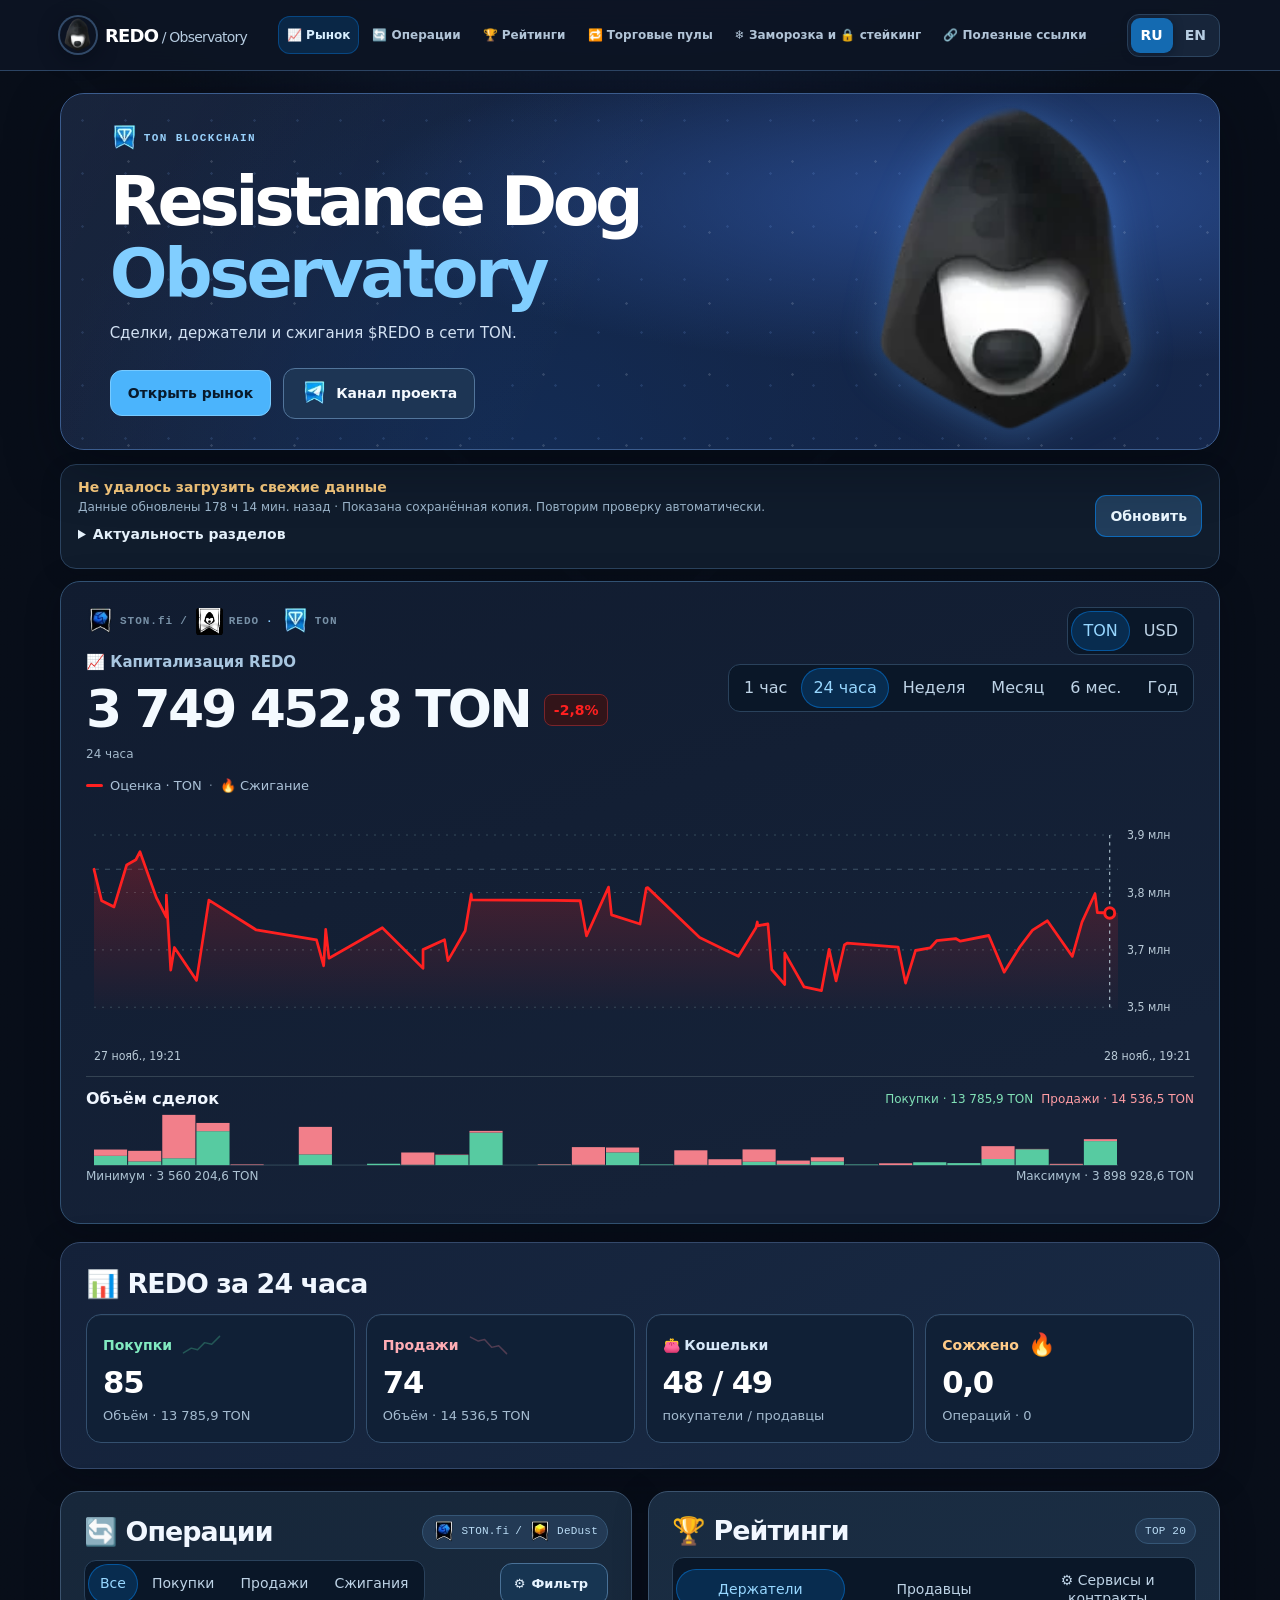
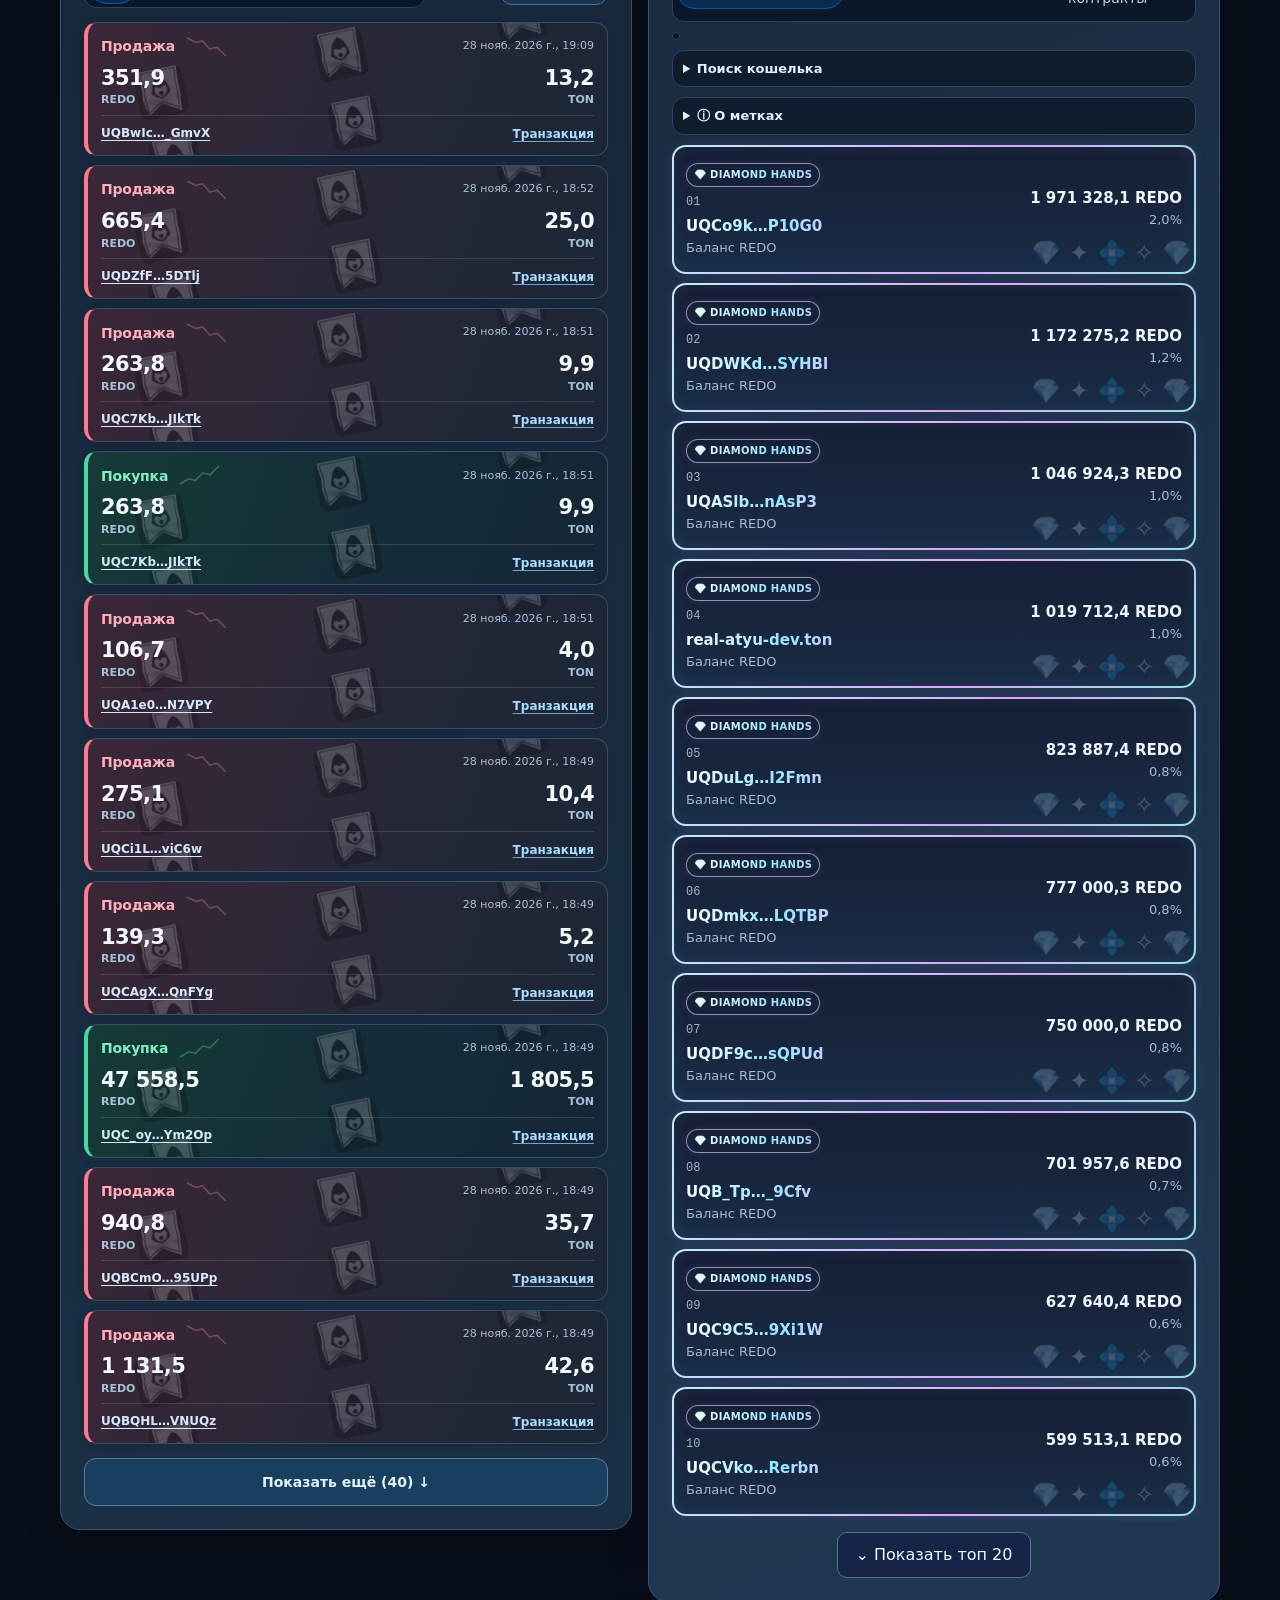
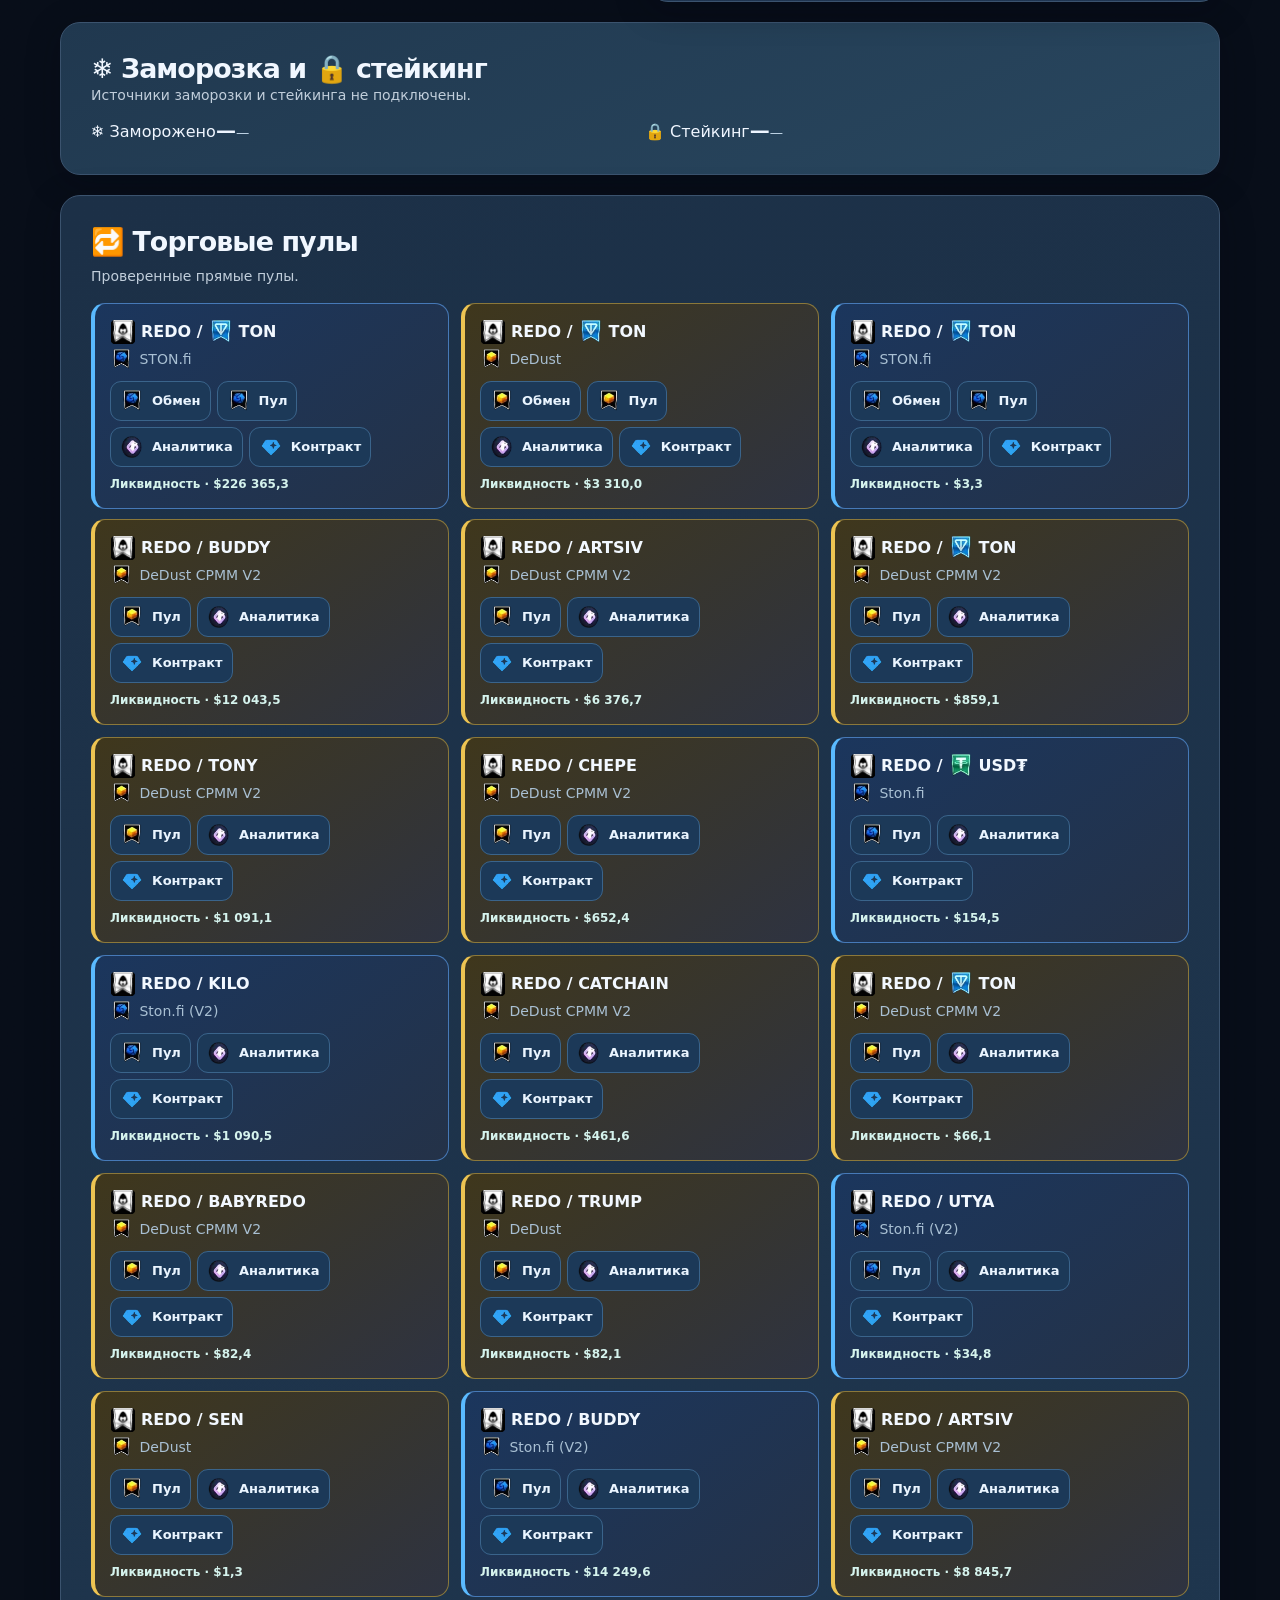
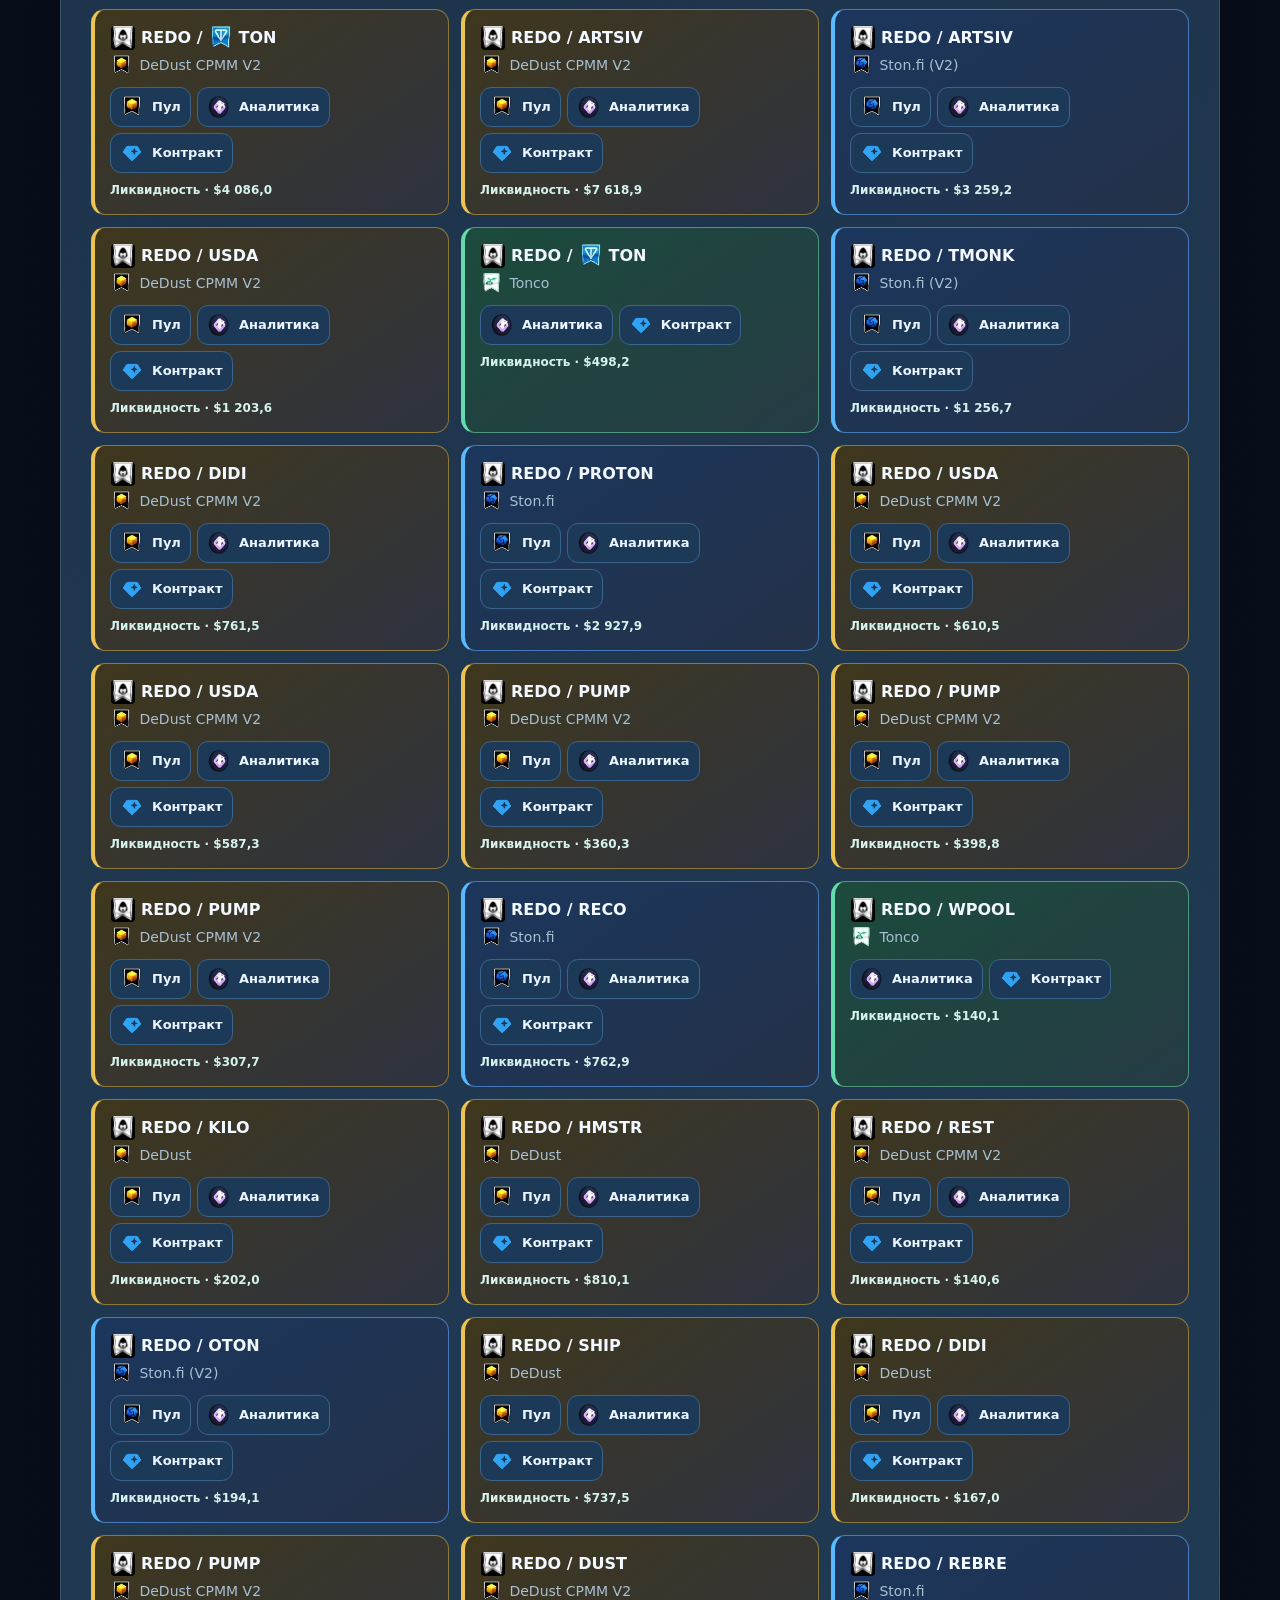
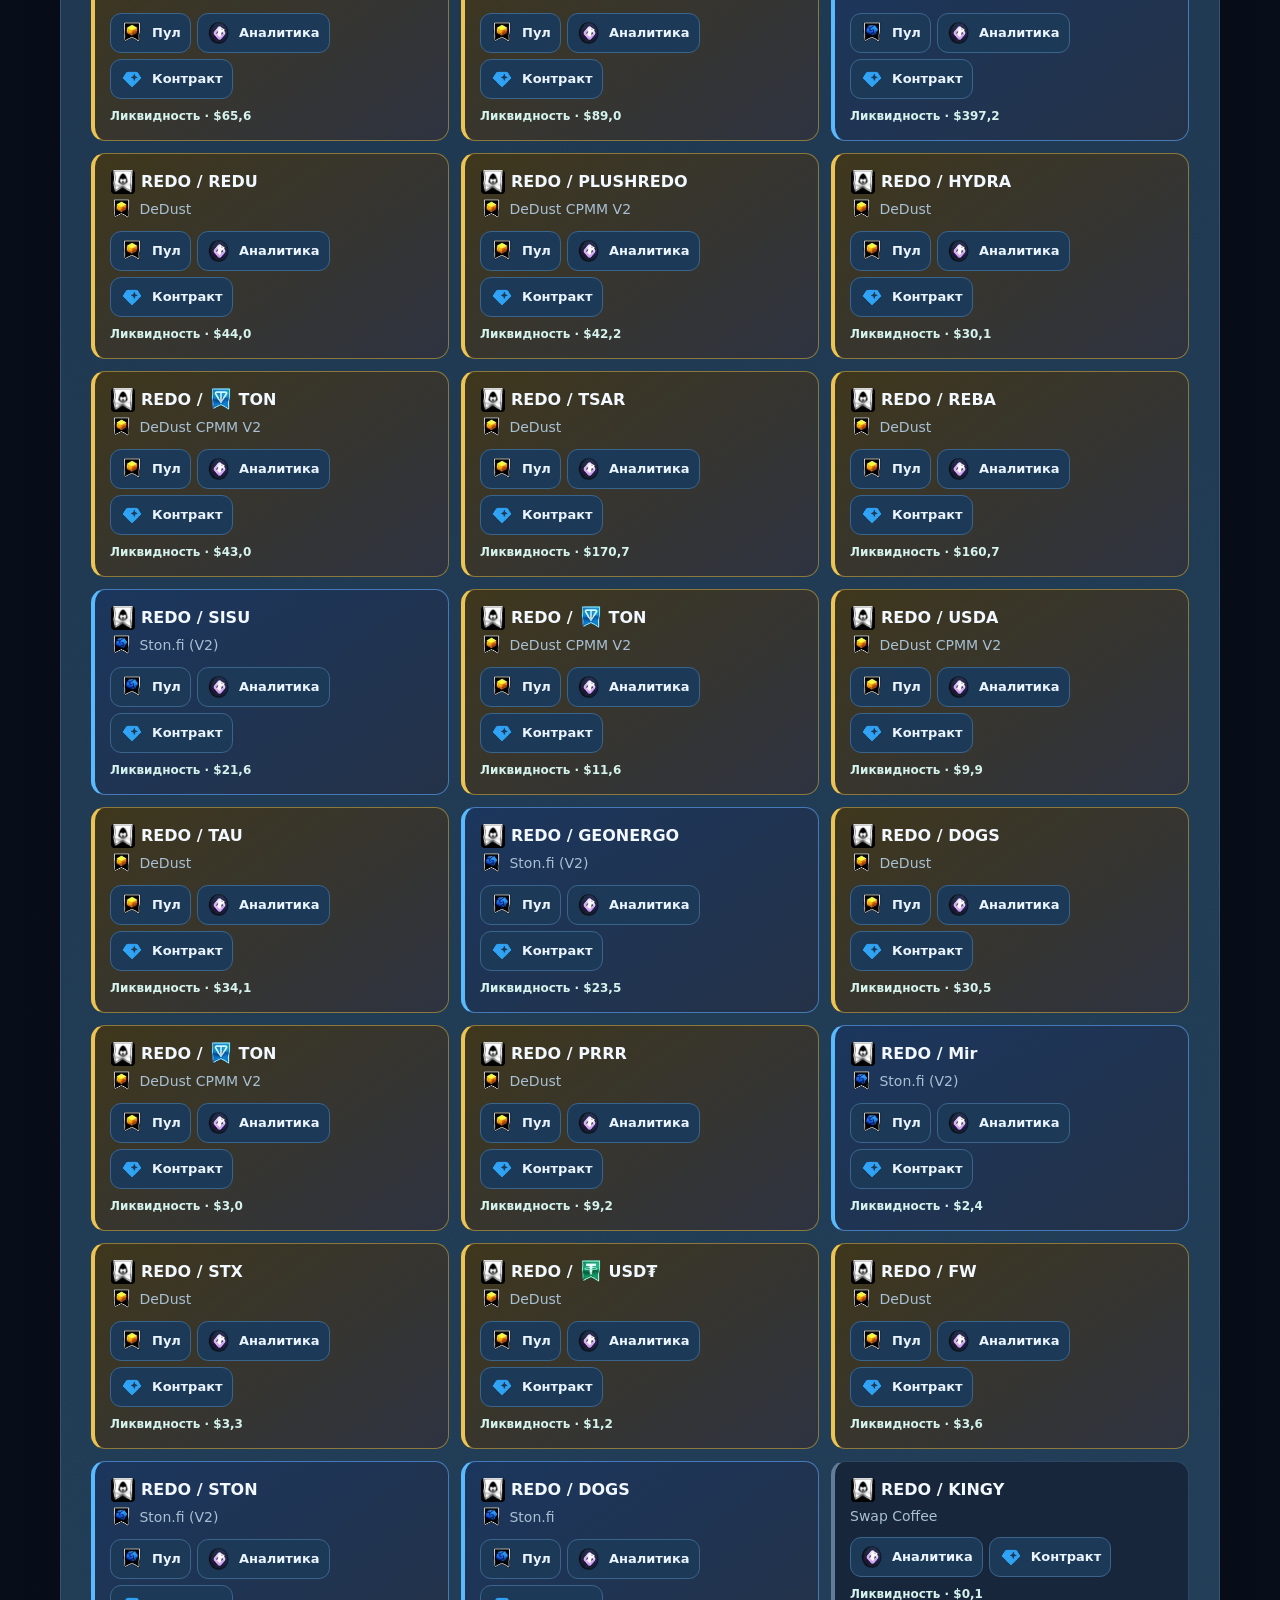
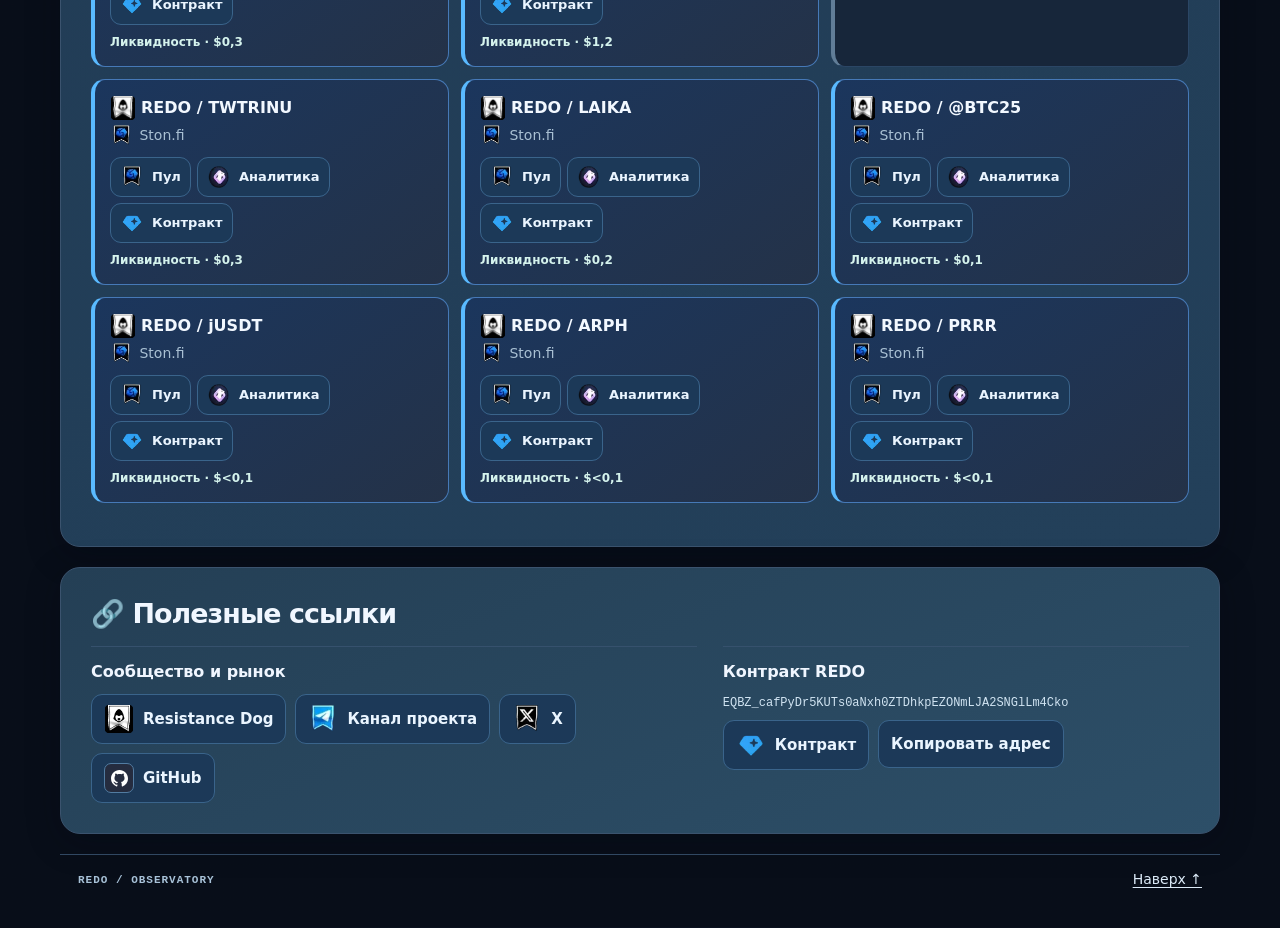
==== commit babae388: "Refresh REDO snapshot" ====
--- a/index.html
+++ b/index.html
@@ -1145,7 +1145,7 @@
 <section id="links" class="panel resources"><h2 data-t="links"></h2><div class="resourcesGrid"><article><h3 data-t="projectResources"></h3><div class="resourceList"><a href="https://www.redoton.com/home" target="_blank" rel="noopener noreferrer">Resistance Dog</a><a href="https://t.me/redotoken" target="_blank" rel="noopener noreferrer" data-t="projectChannel">Канал проекта</a><a href="https://x.com/redotoken" target="_blank" rel="noopener noreferrer">X</a><a href="https://github.com/Freebielife/REDO" target="_blank" rel="noopener noreferrer">GitHub</a></div></article><article><h3 data-t="contractLabel"></h3><p class="contract" id="contractAddress"></p><div class="resourceList"><a id="contract" data-t="exploreContract"></a><button id="copy"></button></div></article></div></section>
 <footer><span>REDO / OBSERVATORY</span><a href="#top" data-t="up"></a></footer></main>
 
-<script id="snapshot" type="application/json">{"schema":1,"token":"EQBZ_cafPyDr5KUTs0aNxh0ZTDhkpEZONmLJA2SNGlLm4Cko","updated":1795892023,"errors":[],"refreshStatus":{"holders":{"attemptedAt":1795891894,"ok":true,"lastSuccess":1795891894},"burns":{"attemptedAt":1795891894,"ok":true,"lastSuccess":1795891894},"zeroBurns":{"attemptedAt":1795891894,"ok":true,"lastSuccess":1795891894},"trades":{"attemptedAt":1795891894,"ok":true,"lastSuccess":1795891894},"rates":{"attemptedAt":1795891894,"ok":true,"lastSuccess":1795891894},"pools":{"attemptedAt":1795891894,"ok":true,"lastSuccess":1795891894},"identity":{"attemptedAt":1795891894,"ok":true,"lastSuccess":1795891894},"badges":{"attemptedAt":1795891894,"ok":true,"lastSuccess":1795891894},"domains":{"attemptedAt":1795891894,"ok":true,"lastSuccess":1795891894},"fragmentNumbers":{"attemptedAt":1795891894,"ok":true,"lastSuccess":1795891894}},"holders":{"totalSupply":"99999989.256193123","holderCount":27837,"holders":[{"wallet":"0:d887d0e2d1c4fc4126e71c970d33ab1896940000eae703bb1ab6cecc830777e3","name":null,"tokenAmount":"4780440.418671066","share":4.780440932272407},{"wallet":"0:779dcc815138d9500e449c5291e7f12738c23d575b5310000f6a253bd607384e","name":null,"tokenAmount":"3122204.26234626","share":3.1222045977898922},{"wallet":"0:a8f641e2c97deabe8bef338d20387f07fa4ef71e2b0c7d27f9c6ae4c15378fd7","name":null,"tokenAmount":"1971328.13168195","share":1.97132834347766},{"wallet":"0:d629d8d740c17af8fc2f244e2a34abb6680cb5b69a9f6143f3b092f3c622d260","name":null,"tokenAmount":"1172275.187373931","share":1.1722753133209267},{"wallet":"0:1295b3d44460506ab0dc1568d7b14a7ce97b4d5e747abd822dc9f2e3bf98a702","name":null,"tokenAmount":"1046924.323428417","share":1.0469244359079566},{"wallet":"0:34773f1472a48f08af65619351de183c11c6707b241c8fed05b8f6a10f82266e","name":"real-atyu-dev.ton","tokenAmount":"1019712.41298733","share":1.0197125225432742},{"wallet":"0:ee2e0f3bb688dcefbb22952f14e1111bbd1674b496dd936c841d3d5557f7c8d8","name":null,"tokenAmount":"823887.409554121","share":0.8238874980710027},{"wallet":"0:e6931fea1e4ffa661f9add3fbf46bc2de281d7d624e1b8e42e1917a5abc60b41","name":null,"tokenAmount":"777000.293741651","share":0.777000377221071},{"wallet":"0:c5f5cad02fc7e7b6c0a5bfddeeb52ba403449553d5eabbd831db3b35998a6c40","name":null,"tokenAmount":"750000.001","share":0.7500000815785604},{"wallet":"0:7f4e9a326ed0f327d232d746f96c1e1ebe87596436bbfa4d9e0da57b0856bff4","name":null,"tokenAmount":"701957.621184371","share":0.7019576966013503},{"wallet":"0:bd0b99ade222b95c51b77b9e95f36d3bdbbd657c23dafe67452866c8b1403d5e","name":null,"tokenAmount":"627640.375869731","share":0.6276404433022081},{"wallet":"0:959284cb0b56e0a244d06a0c85222377fdd3881d771ee6b8ca2c4fbf127f117a","name":null,"tokenAmount":"599513.069533304","share":0.5995131339438373},{"wallet":"0:00124bf6011acf05cbe437c33594b35ae38552993a7d723805ba0b72cd4739b7","name":null,"tokenAmount":"582331.343815781","share":0.5823314063803426},{"wallet":"0:1a536bdec3f7b799e390af78865b77c63918a5f44a65e7a37aa718d5ed03bb30","name":null,"tokenAmount":"576491.478187938","share":0.5764915401250758},{"wallet":"0:92df38eaed7d0793f8eb59e96fd8612ae1a88a747661a89d79aab8ae1f73676d","name":null,"tokenAmount":"545239.751","share":0.5452398095795121},{"wallet":"0:1ea4e7c10440f983b86d4f49a9cbf512875a2ec6c4e5cdf9d8bf3ef847a60f78","name":null,"tokenAmount":"539889.881504628","share":0.5398899395093605},{"wallet":"0:fe67a0dca2b2135aacc3874ddbaff48c6bef1517e584b6cd323c02017b9c9074","name":null,"tokenAmount":"532267.503751229","share":0.5322675609370278},{"wallet":"0:b9fa0ddf3a9ff62c904f7835f7463fe35b5dd614b42d8b2f91a6648c85ee6f0b","name":null,"tokenAmount":"513383.834979186","share":0.5133838901361597},{"wallet":"0:6840bb9aab31c28a45695981834acf855508b3feb0f1898a016ef3935b372eeb","name":null,"tokenAmount":"498061.713217133","share":0.49806176672792735},{"wallet":"0:f2d218624dbd83c492074adcc643d879a97295b65b97abd94fc6d63786728c1e","name":null,"tokenAmount":"480000","share":0.48000005157027853},{"wallet":"0:b18809bf2de95ddeffe38aabb4382447833b83b42126f4ab925a1c806c38327d","name":null,"tokenAmount":"451818.433988481","share":0.4518184825309862},{"wallet":"0:2b19b9f5285f0c512a2871c23fa9c8120c372b4cb3eeac3f46f51dc520298efe","name":null,"tokenAmount":"451031.827653649","share":0.45103187611164275},{"wallet":"0:5179644885ad5886bc9053e28846317a696e40dfe7c8a16d2881e32623f051d6","name":null,"tokenAmount":"450238.975541289","share":0.4502390239141002},{"wallet":"0:a14b1f452385b2bb984ad2c4441e1d23cae071fdfc096dfba53ebba3b6ff1d10","name":null,"tokenAmount":"413281.838121788","share":0.41328188252399534},{"wallet":"0:59bda7dc5de3f373d1e4717870c5f6a331d50b27a28c8b3e1256a2766ebdc38b","name":null,"tokenAmount":"411487.389893712","share":0.41148743410312727},{"wallet":"0:2fcbc568f85fffe6e89ac871434b2b22568e802743fa84fd184ac46454436e95","name":"utyaman.ton","tokenAmount":"408223.108529808","share":0.40822315238851514},{"wallet":"0:e9f172851040ace452e5614f9402faae0bd02db17423b8b0022fde1c594e8163","name":null,"tokenAmount":"394757.686508369","share":0.394757728920377},{"wallet":"0:032688e2f6f239a9f0faad32e384c77d34811277a49fab65085a1f271dd90e2e","name":null,"tokenAmount":"356212.834604329","share":0.35621287287515213},{"wallet":"0:58ac8dc106746514aeb4aa49c0b0c4041f38464ca4bf3f8a6e9e6279a3e7f73a","name":"plebbitdotcom.ton","tokenAmount":"350000","share":0.3500000376033281},{"wallet":"0:c456887a9cb4bd5407a802eb67bb8c52d91265be1760402b21542ce9acdb475d","name":null,"tokenAmount":"343406.181486518","share":0.3434062183814189},{"wallet":"0:790ebf38ac74ed3ac1d9630068444234713e4a2e68623b6ff352718cc997fb20","name":"tonenjoyer.ton","tokenAmount":"343179.131621589","share":0.3431791684920961},{"wallet":"0:623f58810b90ad5575ee25d78b92fdf03528eaeca92e3155b9fe0c43c62b685e","name":null,"tokenAmount":"343011.129357638","share":0.34301116621009525},{"wallet":"0:4d0fd604b59027524a983d8b8d825d9d0997fe7806079e1ec4bb04a0a1f9e1f3","name":null,"tokenAmount":"326484.532818333","share":0.32648456789520447},{"wallet":"0:6dcb803c9af913c599564ec23ab277040857b82875bdf486851053a835cf176e","name":null,"tokenAmount":"326060.793478484","share":0.3260608285098297},{"wallet":"0:2c5e69b200cb466ccfd95fde68373b72583eb6a857c463f0a7fbe705da328c55","name":null,"tokenAmount":"310250.959694901","share":0.3102509930276685},{"wallet":"0:bfa32176551ecbb94d3f0a57f32760b9b278f423739f06bea34272288cd1d89b","name":null,"tokenAmount":"299119.705327754","share":0.2991197374646009},{"wallet":"0:d4a3a50a7fbd117d302ad3cd23c2947f5b552bf8b8e4bd4f89b2329d131972e0","name":null,"tokenAmount":"293786.101815611","share":0.29378613337942583},{"wallet":"0:866281e6fe85a90cb428b6348861e319cd619ac068772d9af87494b58fb146ac","name":null,"tokenAmount":"285000.001","share":0.285000031619853},{"wallet":"0:a2faca7adfebd5c5970108d1f79065cef32b0c143fb13489066b684cdd7ee95c","name":null,"tokenAmount":"281629.493947184","share":0.2816295242049162},{"wallet":"0:cd1cf0b39fd76b1f47c6247f7f59f77d214e3bffb9635bc598ed4ccc4e562f4f","name":"fuhao.ton","tokenAmount":"279386.229821593","share":0.2793862598383132},{"wallet":"0:745331ff27449097d77ac732b84f70190f7ec9d59eee5d12801466e12f9945e6","name":null,"tokenAmount":"277622.702822821","share":0.27762273265007126},{"wallet":"0:18cb9d696ab459ce3a0ec24b394441e7f2c94ecd68bd344e56f90390560bd3bc","name":null,"tokenAmount":"270074.025959266","share":0.2700740549755009},{"wallet":"0:6d767be8253fd042af7048d04a93db2b560a3ce3a0032644a98547e9e894f096","name":null,"tokenAmount":"264414.432750111","share":0.26441446115829004},{"wallet":"0:aa1c16c87b6c11c9af04dc1d1bc2b8876d52265c462f6162fc8bfc43218f2f17","name":null,"tokenAmount":"242055.734426658","share":0.24205576043266144},{"wallet":"0:eebc80fa9be53c4a5f5b91b7a3798f7847b9697473e1bbec7c5228b91f8b54b6","name":null,"tokenAmount":"241310.537294378","share":0.24131056322031888},{"wallet":"0:6b8bed017e8b74ba087747ad956d92023e24de66d4c71a731d20c346dea416a7","name":null,"tokenAmount":"240561.912047958","share":0.24056193789346803},{"wallet":"0:1dcf52bc6282798811489a6eb589995c9ef9a9442a7d3a0b89263beccf256e0e","name":null,"tokenAmount":"236974.745975555","share":0.23697477143566678},{"wallet":"0:46058382332a885b40702c383096822adab86ad217e0cf051cbd65dcff278137","name":null,"tokenAmount":"234022.747677739","share":0.23402277282069375},{"wallet":"0:f27f92aac9613a65c0f0427c174b592d13593ba368bace5bfcd0bf0f52d5bbc5","name":null,"tokenAmount":"233629.526141157","share":0.2336295512418648},{"wallet":"0:c0c8e0dd6054341842743348d6a10402ee188f09b211b43bb7f17ebcdfac4968","name":null,"tokenAmount":"233274.436052253","share":0.2332744611148106},{"wallet":"0:276dab506f4fb26a77045a421cc70371c37ea987aa41bbf08e92406035167a73","name":null,"tokenAmount":"232634.998879383","share":0.2326350238732407},{"wallet":"0:d166788b27bafa856d44e2bc78a29089bc36c9251b2dfb72d435bbc19d0cb63c","name":null,"tokenAmount":"230017.512700394","share":0.230017537413034},{"wallet":"0:d880cda3ec71455fc96698c93b19e2863c46512fa1ef026a71e311790ba03eb5","name":null,"tokenAmount":"223402.494616578","share":0.22340251861851315},{"wallet":"0:2d148675777be5513730276a184b6f23d9578e6f6263c6ef8be1704427fa16c9","name":null,"tokenAmount":"217853.663553896","share":0.2178536869596754},{"wallet":"0:339c6a24938f3f09abc7025554abb6ca7ec7dc8e7f54197439b054f220a23d29","name":null,"tokenAmount":"217465.347944746","share":0.21746537130880553},{"wallet":"0:f20bdbfcfbaabbef5d1f5631049a5b18c639ae3ba74f9b084fd7d8a664cb9c19","name":null,"tokenAmount":"212763.004197936","share":0.21276302705678474},{"wallet":"0:ca74478546cb70edae5fea13cf684375dad7ca8c34b67bc36eb2e5f8c7806889","name":null,"tokenAmount":"212280.944256146","share":0.21228096706320312},{"wallet":"0:21b4d4e56f02b2aeb03de17e26320baf746e0552da17f0d2c31dd32d0f213685","name":null,"tokenAmount":"211461.0738","share":0.21146109651897183},{"wallet":"0:a08d64a1cad9ecbd8a7ce66a3c784f5cbc6ea868634b2e6a58c609305828c332","name":null,"tokenAmount":"211426.217291318","share":0.21142624000654492},{"wallet":"0:9b3746733b438649c9c09effec3580ec2232aedfcc26cd2e586693f21ffefcd2","name":null,"tokenAmount":"207352.575936792","share":0.2073525982143547},{"wallet":"0:25b0f18e0b47b5ad1b8d06ad2cafcece487f72488cb0cae34311b7419e719adf","name":null,"tokenAmount":"201605.703639749","share":0.20160572529987877},{"wallet":"0:af2faf6896087eec8f54353713f61d0b406d0fe0520ea7d6a110637cfea957e8","name":"ton-binance.ton","tokenAmount":"200739.890192868","share":0.20073991175997644},{"wallet":"0:6427d012ad3dc33b58c4e2b375a2a37570d7aa618037c5f97eaa93f52e566978","name":null,"tokenAmount":"200100.002672508","share":0.20010002417086817},{"wallet":"0:e542dafcefa76eed90cd44d6201b558f9cfed48e10073af3d2d5eff7764c75fb","name":null,"tokenAmount":"199229.066622218","share":0.19922908802700645},{"wallet":"0:064bb34e8f7f22966b8f4b206f45e91a270fec787e9cfa1716778a572e9c497e","name":null,"tokenAmount":"196160.168800745","share":0.19616018987581696},{"wallet":"0:c0bd296c37f04cea8e89dada87632f6ff056819d3d0603fea99819639acd3f20","name":null,"tokenAmount":"195536.933171664","share":0.19553695417977673},{"wallet":"0:c2d11c507681255a42a5f1b56c6de2c5c209c209435823b4ef473d1361c7cbd5","name":null,"tokenAmount":"193403.826360008","share":0.19340384713894382},{"wallet":"0:2db7e3aa1ad210bd986460eca049fcb4d23c5ff90f8d14228d414988aa4acb15","name":null,"tokenAmount":"192202.24796685","share":0.19220226861669054},{"wallet":"0:42a968a62c365dd0724ca47f7d9d6397cd7a04c675f480ab634e2e69ed8802b5","name":null,"tokenAmount":"190133.680999449","share":0.1901337014270467},{"wallet":"0:8b4c7efa0846ec28f0cdf367d517a7693fc9e56ee8907f60be7f41cb46a215e0","name":null,"tokenAmount":"185707.099728485","share":0.1857071196804993},{"wallet":"0:5d7d434887be30099b3da4f82582c5ee88811a844dc4147747df74aab6d575db","name":null,"tokenAmount":"183728.814403167","share":0.18372883414263813},{"wallet":"0:e34b7067f4ac6962e5efe901b66a18fac60c8f344578d2436d60935d47a11584","name":null,"tokenAmount":"174822.582633016","share":0.17482260141561867},{"wallet":"0:d36ac7efa45e9c7fd8861a045049f14b195202b942a9ca286fd5db4470c949bd","name":null,"tokenAmount":"174572.004806916","share":0.17457202356259707},{"wallet":"0:2fc48733db3260351d4b865730a82f7bedecffb496c3413005242c507454361f","name":null,"tokenAmount":"171208.4329","share":0.17120845129430537},{"wallet":"0:69cd1dd20bdee7a792ae138f60898de70d1f3fb1fee3e55d579302ec4aeabffb","name":null,"tokenAmount":"170000.000279229","share":0.1700000185437027},{"wallet":"0:211ebad791001672693afc9c2093889846f1a2d3b6f6886c3078caf9e7a31e37","name":null,"tokenAmount":"169133.067066997","share":0.16913308523832904},{"wallet":"0:7b4243d87fa5162a5a85b146f43e33aae2c45ed1ed8fc8e49fc01b0f0fac15de","name":null,"tokenAmount":"166596.899454363","share":0.16659691735321405},{"wallet":"0:56f4f536d4320b5618a6b6f3c08f34663fde8f6c5df7d0bc8a7a4a16cbb68631","name":null,"tokenAmount":"166074.740545366","share":0.1660747583881173},{"wallet":"0:bd3c105af70f46b47faaa355756eddef3a2e617a5234fd8be63c23f765387fb1","name":null,"tokenAmount":"162914.746617229","share":0.16291476412047662},{"wallet":"0:8c4fbc03b8d41283cca1d60b3475387ea606f14e86b0f67aa0772d338eb870c9","name":null,"tokenAmount":"162771.452640702","share":0.1627714701285544},{"wallet":"0:7fef28f86bdf4ecd0f911b560aab614f8d9f3186c3cc759835303dacbb53f14f","name":null,"tokenAmount":"158819.075813232","share":0.15881909287644863},{"wallet":"0:af594d82d939c18ae04d3b5fe722b29c4d0e2cf563cd0726ce5a6ae905fdf4fd","name":null,"tokenAmount":"158686.065095431","share":0.1586860821443572},{"wallet":"0:677781bc17fc925fef347b2a8a02afd7f5a5bd0708aca04498e68208cae9f347","name":null,"tokenAmount":"156656.874902737","share":0.1566568917336509},{"wallet":"0:f964f3197923139252be9004e0b8afe12cd4edb2d1cb4cef4065b411a9d741c3","name":null,"tokenAmount":"154759.240934272","share":0.15475925756130776},{"wallet":"0:cb77ee35b71a853103e9c787fe58fe6c65a641dcf16bea9dcc6ad7408fff2016","name":null,"tokenAmount":"153035.462820742","share":0.15303547926257835},{"wallet":"0:4a07f1a5b148794a71c184425dccc3c7f05eb3339595d15d1bf6908fbe4434e2","name":null,"tokenAmount":"151610.912149381","share":0.15161092843816634},{"wallet":"0:77bb6079c247e55749f91ea7f9907235c04ec90816fd954ee66724d6a5fa120f","name":null,"tokenAmount":"151570.827247161","share":0.15157084353163972},{"wallet":"0:d9afb7e4bacbb3a4d68100f0b5ab973c96911228a827803fe733ec4dad5e7adb","name":null,"tokenAmount":"150036.987830444","share":0.15003700395012995},{"wallet":"0:7ac99f3334f8f1a09a70733f4ba90be556ec4b8480fb6f3459a69f7ca2e0667e","name":null,"tokenAmount":"150001.090289332","share":0.15000110640516118},{"wallet":"0:eb92e155c643898f2789fe3bded263d7ca97dd519a4a72c6c4491839276aa405","name":null,"tokenAmount":"150000.875507189","share":0.1500008916229951},{"wallet":"0:32a73076267099f4ee1fa998c85ee71322c72523087cb00ca4198a34e7af916f","name":null,"tokenAmount":"150000.001","share":0.15000001711571215},{"wallet":"0:038fa7b8e31537122c9d9ba55e08c8084ec6fb2c9c93c298e72f95170de13b52","name":null,"tokenAmount":"149900.008156332","share":0.1499000242613011},{"wallet":"0:ad1f9af9f857a882fe742df427741b1dd3e62d743acb0fc5c9d1cf4cda5b8fc9","name":null,"tokenAmount":"146942.061197135","share":0.14694207698430797},{"wallet":"0:a11e2700f39d416e56217840cdb17add47af8bcdbac5357580282d451a09318e","name":null,"tokenAmount":"146885.607659856","share":0.1468856234409637},{"wallet":"0:45eaca696d65eb40e2f0a26ab73c8a060dc20ea94db8855d3a7e04cff05945fe","name":null,"tokenAmount":"146758.534972987","share":0.14675855074044228},{"wallet":"0:18d6ccb5e1fe52a8369446f37013e939a655a1c82a7d03f1a9c1cedf0b06a920","name":null,"tokenAmount":"146641.713804892","share":0.14664172955979624},{"wallet":"0:5d5535f27b6251f893064e79c25bf5f39bc8ef697af17be46ab6091bfebddb1a","name":null,"tokenAmount":"146113.509151119","share":0.14611352484927392},{"wallet":"0:934a4d510790b95b380261babe0a880a10dc8f2890fcfe5a6d6b77c040e5ca7c","name":null,"tokenAmount":"145794.049446965","share":0.1457940651107978},{"wallet":"0:d5b08d092679c72f66ee943b18571da268be437c088030f7b37ad6fc4a6148fc","name":null,"tokenAmount":"145000.001","share":0.14500001657852174},{"wallet":"0:75c0f62a678e7ca2ea5d8116c7e5aa0e2de661ff92ca4cfbcac2319b28cd5c04","name":null,"tokenAmount":"142851.032192473","share":0.14285104754011366}],"asOf":1795891894},"engineVersion":"1.3.0","methodology":{"valuation":"last observed swap in primary_pool times CURRENT total supply; not circulating market cap","primary_pool":"EQBCwe_IObXA4Mt3RbcHil2s4-v4YQS3wUDt1-DvZOceeMGO","sellers":"sum of successful supported native TON swap sales; service roles excluded","holders":"balances excluding known services and identified contracts; unclassified accounts may remain until verified","burns":"accepted burn notifications and zero-address transfers shown as distinct evidence","usd":"historical TON/USD rate from CoinGecko","history":"incremental confirmed swaps; missing intervals remain partial"},"serviceRegistry":{"asOf":1795891894,"source":"https://github.com/tonkeeper/ton-assets/blob/main/accounts.json","sha256":"4286bd47e11399901a7d713c9e98a5dba17300d76fe272f4f5d46110a84f4e2e","entries":{"0:ad8afecfacc248996885d8be6824280f9f3a7e54c2f6080b7971b9f556c280c4":"Crypto Bot","0:dddcd3cdad60af4c0d69389f567ad51d0c263fa4968d655ab424c69aadaf9322":"Wallet Bot 1","0:436a76c2794a88e3fbfec6b9c0374fc8db046f10868b835420d9937973a665d4":"Wallet Bot 2","0:6e814e6450e8c578067bb656298fb4d01397dd15018d7f34dc369eaba4c2111c":"Wallet Bot 3","0:5f00decb7da51881764dc3959cec60609045f6ca1b89e646bde49d492705d77f":"OKX 1","0:f15db2c62cd86aff0860d39c491fc73a31395fafeb5945e644498562260c782e":"OKX 2","0:e7e86da08742ed933434ffeb8f08a63c7e100ee842e25f599a9cbf0891574a6c":"OKX 3","0:0338def34b84c6ee9134a04ab1601450be446340a37ae259de57cb37bdb590cd":"OKX 4","0:a30a49ec725e9f57244b66af4c2da7ab76004b4fce80d3a34b1cd0c37762abce":"OKX 5","0:24da1e7b8da901e5b3dd0f98c397feb6e5a5ea483195a8b6bd0682cf2c5327ae":"OKX 6","0:7f2e84c723d8b6b6b1aacf810c8c26ab23c22022b464b87104b2d3065b0ea70b":"OKX 7","0:854ec4521efd52ad43bcf1988e4c44ebdf9a26ad18fa51abfdb685fc3b348a5c":"OKX 8","0:f9bdc0de461c1a2e002fada9550bbb095c8f9f73668d70c517a9cc7e050f8e5a":"OKX 9","0:9b9b739de2527ae72d21083f5198d710c7288453b4733e57ecadb2e189ac829c":"OKX 10","0:b31535e934db05bbc220267467903c8108bdabcbc2a06588838b726ddf589ef0":"FTX","0:57eb74407604a19f7e04005315ef70aeb7b675e6551977586756f6baf12125ee":"MEXC 1","0:1c7bd690f4f93de8b93db5790129dab65926c6e1fc9b57380089db5529516630":"MEXC 2","0:d887d0e2d1c4fc4126e71c970d33ab1896940000eae703bb1ab6cecc830777e3":"MEXC 3","0:7994848c1fcbcbc57a6a5a987b66eb424b8b54e10759b6b514a66b600c2b0eef":"EXMO","0:8d195793baad9a08c46dc353aebe999341dabd07721b9725f19e18abc3d10d92":"EXMO Cold Storage 1","0:26ab8ae763a3a7c3067d882b7b01cd5d37254cb8768f57b6a47c00028effc7b8":"EXMO Cold Storage 2","0:0130c77346e9ed82df677d107ad6a775c11f9c18f6a05c0dd17906b355850dad":"EXMO Deposit","0:342a359e38357c083968129fddddf049ef5c47315bfbef27505a356bf9f02d65":"CoinEx","0:555f3053e257130374bb831ae0e219e5e5f9ec0ca8f8a0d133369d3d690c64c2":"Huobi Deposit","0:85af78e8d035e920117cda654615cdf371d464480b629e110d3c5310d85ab362":"Huobi","0:80d4123841167ca989ac912443cc99a4b9c1a87584536427ff6fd85c92395ae9":"Kucoin 1","0:b37e57033db21d10b950e6143b658c10c3bf425bd193025960aef7f22dbcf4fc":"Kucoin 2","0:07ce60b7e5f255a88c3707f3fbc79e2cf924ed6b4b7d09c6324f0ba2338a48fa":"Kucoin 3","0:a14b1f452385b2bb984ad2c4441e1d23cae071fdfc096dfba53ebba3b6ff1d10":"lbank.info","0:75726a716f747e60b0371cb0d5d35471e8e1e931003fecc3a0961a8bd82c09c7":"xRocket Bot Cold Storage (Old)","0:c1dc654b598ab84cda4f12372efed8907cedf0901865a58649087373e01b1c24":"xRocket Bot (Old)","0:45614fee399c43d77bb597558791831bc0ee31754cbb2b5b1fbf5a3488ed9940":"xRocket Bot Cold Storage","0:011a8f0a0b36b779af033473274966666d1cd6fb4e77df679375fbd6f970d012":"xRocket Bot","0:c3f1da8ecda8f8cd42bace224ea3f1b6971eaa7f54c492d4d190527b4f573f7c":"Bybit 1","0:4a1f3ebcc66bdcefa90245bdf541a50ada1c688a487534b1587abffd93038834":"Bybit 2","0:cd525c15904d7b4027eae08b318624260f371ce8c9f4fcca0cdb7b583854107c":"Bybit 3","0:ae62a192da96e266161a702cc9f6de91c0c3441f17ceba51bc442dfb2031a30a":"Bybit 4","0:e3ce05c4da977132c24a3b102da8b5fbf2ea9173337b49de346e4a4b057f7579":"Bybit 5","0:e33ef85d174eb457c072d1ee10215b69ab9b64192f7421302ab1c8e26b7ad4bd":"Bybit 6","0:7f97f36dda3f7dedc9e12f8c09c4f89e7fbc17527ab3f67de4c3b155297a56e4":"Bybit 7","0:7d133d4e425c8e00de015513a44e66e6d163b21e71720aec7579965e5de28c55":"Bybit 8","0:f2dc1860686cd658987e2bed8216532d8c004460dadea907cc7d4ad7236c496b":"Bybit 9","0:4a1c20bc9a6f9294f75f1c87a7f383a8b73a483a2e6dcb3630ddbe78b3ccad00":"Bybit 10","0:008bb088e81e38d583826901093567027cc1575ec744ac354fa4eeec302d166d":"bit.com","0:1882478daef1b7ed200cbbdc201bd4ed0b24c2e5f1a4c7c15aeb7e3b1a759193":"Coinone Deposit","0:a4d2072b1edc1355fc7fbee0095beec7889a2d3cfaa9edcf2ce9e128631abbd6":"Coinone Withdrawal","0:f3f4ed0913ab555d023745058f1a6c55a49d4876593cb9bdab1f780a99b185bc":"Paribu","0:f9873509de5a2f97f7b2805f5f7aafab447f43c91e751cc8efabc6d2ea09d78a":"BingX","0:b496b8f73b469ff06a2d89e62c4d70a103fc228c821537b49dff092060bc281f":"Gate.io","0:60ff0b28e2b3839bef250a81be9f2e78a6265b980ec5d24df4e44bbff2c3fb25":"TIDEX","0:23eef28b6da5a368d6c0b8028fd5ed47c26758676bc9db1b5653caaadc969f91":"CWallet","0:00ffafa9fb3d4f837824436d19953c792be6632af73a9b82c4dc69ca07195087":"Matrixport","0:b58c73481f25a280f9705ab3424be850614d823256263ecfa049fa9fb917720d":"QMall","0:00b402b789e5626e1c61b50c5dbe2024426e92f16c0c2fb735396df96046b5fa":"BIT","0:2c54797319837b4c6d014fc991c1a8d4294dfd4d6cec4937e370f1f27db0423f":"Bitforex","0:6a5a76a1538cf9596590ec3708470649c342624bf92e63a6a7a15254ededa904":"Bitfinex","0:59b065c5d66261a5317660e96eee476aa6a11b749bdcbe8c0d1f3dbf24200d1c":"OMPFinex","0:3cd5ad54b190a71caab984b0f210e3742c7f2147b7e9073377d7c6b470017362":"Bitrue","0:6c53cd87cc0d33486db42c1c7fc03dfaeb2f7b815afc368ab1aee567edda3f72":"Coinspot","0:9a582c23266b8ea47eb71118a3c040d42b230b2266fecffe2d3cd390c0922c35":"BigOne","0:dd528505af15c6e5206bdd8f6c9a3b541f80ca98ae8a5066ab3ff8de1ff5e678":"Farhad Exchange","0:2b6f3cda567c385f0645486f3c665a451f56b2969d1be57d86eb77c6077a81d1":"BitTime","0:cdf7f0d7c09036f064272e3c429ed570be49ef29eb3a735b64bbc17915073732":"Bitget","0:e9c0a24ffaa6aa4f228890e71ae9550bfc53a6c57e643bc31c240e18727ac1ce":"Bitget2","0:336502faf83ef5b532d315ba71450b661c90e83fce64d8bc1fd2bf642f3555d9":"Bitget3","0:b308c7f9b4f596f6250175885972549871b05c70ed3619fd5a939401eea972e4":"Bitget4","0:e2d1df206b372db1f3b890e60d185b67aa0c9f1b6b6ff60a05091c8c01b40ac4":"Bitget5","0:7a0dc94da9f48b968dfb87be38d4fab7286288db7a04d3081feee177376d9089":"Bitget6","0:8785ef5ebb0fd24c6911d10f43c00961e9748fa54297a1ac517e3c5fe76bb0be":"Bitget7","0:213b6804c2082135a4a803da8e3b30cfed51aee9af2ad2100334b7f4711d3bcc":"Bitget8","0:573dfe99490a041703e977e4724135c5b8bea0bea67839612247451ca9d5c4cb":"Bitget9","0:de2519a527de7e1d4c1028bdb74e022b28a6e370e4fec3fc27d8d971308f99bb":"Bitget10","0:06476e580e250d0abec5c365a711833483c581d57b908be37d56bdb0e338c312":"Bitget11","0:c9959a997e1d4e4383d8db37b86d2101ce78dcf1f1b3904d9888fe572ef0efd4":"Bitget12","0:c07e51e5b694937758f45f4003071c84f4c4a68bdb168a22c3d6c8b89cd6186f":"Bitget13","0:1797a5c4c50a2b312ce9927ff6f12efd3b0b58ff311445118c2d2e64312b5d79":"Bitget14","0:6083005b354ab1c4785aa8ce8293ee5c9c182e9248f27e9c9074f35c16342083":"Bitget15","0:f99b14600ae44d2f12b178e8c6eabd78892ae82c5e45b6898f9deb7eb203f9c4":"Binance","0:8e91b50381c36dd42accdb51f5cb5d96848568b4924f8079b1a5ae7e10f43eda":"Binance Hot Wallet","0:ca1d9edeef40b3a9dbd9082f3767859547c3ce0bf641d09d58e33a3cf06fb309":"Binance Hot Wallet","0:a2faca7adfebd5c5970108d1f79065cef32b0c143fb13489066b684cdd7ee95c":"BitMart","0:5d5a830e48214791f4ab5352900c624d3bff3c5efd630196b180158eb789990f":"Nobitex","0:cad898b200a0934ee416c2039bbf3f5d7f1a323172875b3c19d378a6f540f7b1":"Nobitex","0:4532d5bcdfb05d3275cbf255bc91c3635cd48d63b719441581c5542a4750fdf5":"Nobitex","0:a32d52ced80a23fe4fe90ba94593ef686de03f9fbdaa069e642826a95234b982":"Nobitex","0:fac8ffcb6f89572a1232d59e91c65909ae408663fd2ceaecd35f35b5e9d670f4":"Bitpin1","0:c14ce5d772539be26fde315a505a1e0514104e76eef776f0b845e57df0557ddb":"Bitpin2","0:dd36441bf4aa8a6a6ecfd763efde1eb82dd86bdcfb1456b45ff4b73f87657184":"Bitpin3","0:402f5d4f4f8bea7b0bd511b9d3771834c1a22bbbbc8a326035eb07aa24f5c9f9":"Crypto.com","0:ca6e8f2a3dfc875b8673d8677f3818c4b8c02d1aa481a86a0c61bd09f8269f1d":"Foxbit","0:60def37fb0e6f41b18a73c2496d96b25442344864ca0ed97189a6f37e2439c56":"Richamster","0:97ad93444915089e812238ff10abe9066d0b03ea3dba2a8630fb9c9f88aa455c":"Wallet in Telegram","0:1f5806c73d03bbc96eb7eebf16067f1f2e8e270cfa16d57001aa9eaf7456f008":"Wallet in Telegram","0:1b44ec553616b0e4551037038834bdf0bdaa1f0440e10f3331d9841585612a68":"Wallet in Telegram","0:cf06c94efdae26faaa1d85092fc4daee78eba09e69c36dac051c1d8ffde35f40":"Wallet in Telegram","0:91887059ba56a03790b0696d7a402ac0691dff62fcd398e813f97d3b2736fa58":"Wallet in Telegram","0:6db0f022632b6269f0d4dbf8ea60a8448bbc2bcfc6812e31af8cc6405c268af7":"Wallet in Telegram","0:dd6ff02c59634745529b99a8d5beeea9f6c38a9188e6a7e96a424e3820c8ac0a":"Wallet in Telegram","0:023895aef955024920a291c6f3715e291df1b3dd254eafa8b09e21a2d58d5897":"Wallet in Telegram","0:f5066318091a8cfb530ec732104ce38f7783d92a6679ffcc0ce0960b0e94c7d0":"Wallet in Telegram","0:0c5684355f5410a923fb7dd59314905dc7ff157b28c9130671c7a4f17007e898":"Wallet in Telegram","0:23fe558cdf44249381aef36472e64a5072a24ba97fb61b2f5791da6013aec92d":"Wallet in Telegram","0:b7be71ac1b40e436db36721d9c20e82d44e78fc1e86a8ad15e00b1cc16831dcf":"Wallet in Telegram","0:55b7223f04dd1f2e1b3f28e4ad628fe6cab60004f280fb0a58cd27fc590b2eac":"Wallet in Telegram","0:659dbf460831a72795c4a9a9872fb4a3e7fd302783068dae53e8f2a5c150084a":"Flipster Deposit","0:d0a6eb95408e95ce97b0ca597fc523ff4809523635e8f519e00fdcbdf42f0c54":"Flipster Withdrawal","0:ec85cfc7fd1009362e421b5a0141f510d6540107ab73e7829fda1ef9e97a75e3":"CryptoBot","0:817438e5b0e6eb113ab74d73fc95f7ec19247dbe6ee27a42c3d0164d614c3ca1":"Ourbit","0:66a1e72196d64d6faf48fa4b2ea861f67b0484d2d14a59caf701d8c286ce44e5":"OKX 11","0:419712bc541c4489d6f1c38a105722d293b8847fd54f2717ad69142911b8be5c":"Bitfinex 2","0:6c25b5f2fe5ef1a6a1978f611f61a50883fd50a0822b19176445fca931823263":"OKX 12","0:14de4b02647941779108b7b99be85596260ccde813351000055d744dd8aba04c":"CoinEx"}},"identity":{"byWallet":{"0:a14b1f452385b2bb984ad2c4441e1d23cae071fdfc096dfba53ebba3b6ff1d10":{"role":"lbank.info","serviceCategory":"custody","roleRegistry":true,"roleSource":"https://github.com/tonkeeper/ton-assets/blob/main/accounts.json","roleChecked":1795891894},"0:a2faca7adfebd5c5970108d1f79065cef32b0c143fb13489066b684cdd7ee95c":{"role":"BitMart","serviceCategory":"custody","roleRegistry":true,"roleSource":"https://github.com/tonkeeper/ton-assets/blob/main/accounts.json","roleChecked":1795891894},"0:d887d0e2d1c4fc4126e71c970d33ab1896940000eae703bb1ab6cecc830777e3":{"role":"MEXC 3","serviceCategory":"custody","checked":1795771713,"domain":null,"linkedDigits":[],"activated":1717664112,"roleRegistry":true,"roleSource":"https://github.com/tonkeeper/ton-assets/blob/main/accounts.json","roleChecked":1795891894},"0:779dcc815138d9500e449c5291e7f12738c23d575b5310000f6a253bd607384e":{"checked":1795771713,"domain":null,"linkedDigits":[],"role":"unclassified_contract","activated":null,"serviceCategory":"contract","roleSource":"https://tonapi.io/v2/accounts/0:779dcc815138d9500e449c5291e7f12738c23d575b5310000f6a253bd607384e"},"0:a8f641e2c97deabe8bef338d20387f07fa4ef71e2b0c7d27f9c6ae4c15378fd7":{"checked":1795771713,"domain":null,"linkedDigits":[],"role":null,"activated":1761967102},"0:d629d8d740c17af8fc2f244e2a34abb6680cb5b69a9f6143f3b092f3c622d260":{"checked":1795771713,"domain":null,"linkedDigits":[],"role":null,"activated":1704508608},"0:1295b3d44460506ab0dc1568d7b14a7ce97b4d5e747abd822dc9f2e3bf98a702":{"checked":1795771713,"domain":null,"linkedDigits":[],"role":null,"activated":1784316081},"0:7f7464a6d0a239c7298acb03af3f054348cbdce0b38eeb4807e270431a4f300d":{},"0:dae15ccba7159b092a72a3a535a5f8b2bbc788fd2d83b1d3065dc6f37def233a":{},"0:c0359680dbe0ed0b32d2f355fffb31ae03b4c8c2d62574c4364cd0d5d3f25c94":{},"0:112fc87eaa9f63e4cc96e332a52edd28a958ca3f95ed127ce509d401a0d91f8a":{},"0:098309aac195592b1d2888f092070c79aac944bfca262ae867cfbd153c2e5251":{},"0:c21e2cc40436bad6df123fa8cef28f7276034a13180a10bbc5caacd6cb2d6aea":{},"0:bb29babdc7b9f5dda10272308db8d4e3d7d37a15bbf4adc8a0d04eebd7ba0922":{},"0:1eccb0dff02171670f8cd14d8866c6922101254f4feda09034c43f489d9bcc5c":{},"0:9f877e3dde166c2ffa45cd3e8fdb4c63c89b94b85dc35d1a3464f5ac46ea1c39":{},"0:19422f6dd23f1e89b8b4192703467a0943da27ccc2ac74ae9745c7c19edc0c5a":{},"0:8081761f119a6e34caac3da5ad4b130d940a451bddce495761340b9ceab2909c":{},"0:c6cd690f90838cf531c97829d43cd6a4005b6eba0dcc760203c3a0b1242573b0":{},"0:3fd85cebb0bd004ab9f7244e972a40fc704a8e39789440f1f59b296b566be4bd":{},"0:30bda03a46bf0d1269d67a86be85b4a280af4a6407b17da8acc66741ce58eec2":{},"0:240bed9bf226e35ce60013dd66a2fdb6f97227991c70351cf830a5f50010495a":{},"0:b70352e94a7e8a517c5861f125ea9924bf5b0357289ccd50b80ea42366e474aa":{},"0:7150ad76711e5dba42c21b2e3f6caa0a9e4bdadbde0e1755918ee68bbafd003c":{},"0:17159dab0539e6a80a75307b2ceb8dec55dea92dcac31ba71ff734a66028958f":{},"0:94a047719daa26475e77afa2b97c394f5ed73716d3197ef5aac4393921d24841":{},"0:cb806a80acc7006c6b5046e62808951413bc2fafa699eed080a74a3b3f9cf16a":{},"0:1150a755fa21c54a29fffc7316ae4bc9f1434e1d99467c0579ed50d39a3cad78":{},"0:52134773a9803f5ba133f01592876a55763d347fc44e04b93f694dbd8968ac05":{},"0:dae149d747670f88fd1f53421923d4918594fc06fc1322b25b51990e4f73c9d3":{},"0:d2a3df99c97bd84f10406bb97cf0071c3f3788f0ca4226a67ea188b100cd3319":{},"0:81734aaae2a777067012f740193a1790fec1c8b47b02ee7ac97ce0d9ab9c3577":{},"0:4ad3e47bd97168bab442ab0b04b4fbda1ce499e34c7d659cef385cd376da8922":{},"0:ff2448a70fa291f4887885a49f53ed85a1cecac51ba819ecfba1fa87b4d078b3":{},"0:55693cdb2e2ced14d5d255f6d4c21ca37bd88f857ee0dbbca19b836f17d68efc":{},"0:28922774736866948164b97cb806dd7e29a2d8d86bc282b26fc702b5a2023cc0":{},"0:99ac85db0de2b008789c5346a28e0161409b9be02047799077306652f7c9d44d":{},"0:f068fee2abbb5d90b91ee0dab9a96225be5d6e90ab9671fc93e9aea398e4c0b6":{},"0:8ecd52bf28501faf1adafb598bffe029154f038ce969335bca781bd4322ae97f":{},"0:b112a5c6d361be8c7a3883d97d2ecc116a81cbf7bc1a23f796da19b04c00caaf":{},"0:ed3431f2c055100c1a2473d9bee046725c3536547d806c6d185b4cf5ae9c4d6c":{},"0:868fdef3b632afa0e01e7e2c8fb3f85a5094fdd747ca3d5c27170197956dd3b1":{},"0:34773f1472a48f08af65619351de183c11c6707b241c8fed05b8f6a10f82266e":{"checked":1795771713,"domain":"real-atyu-dev.ton","linkedDigits":[],"role":null,"activated":1705688125},"0:ee2e0f3bb688dcefbb22952f14e1111bbd1674b496dd936c841d3d5557f7c8d8":{"checked":1795772132,"domain":null,"linkedDigits":[],"role":null,"activated":1777916710},"0:e6931fea1e4ffa661f9add3fbf46bc2de281d7d624e1b8e42e1917a5abc60b41":{"checked":1795772132,"domain":null,"linkedDigits":[],"role":null,"activated":1752401175},"0:c5f5cad02fc7e7b6c0a5bfddeeb52ba403449553d5eabbd831db3b35998a6c40":{"checked":1795772132,"domain":null,"linkedDigits":[],"role":null,"activated":1715619996},"0:d04805962910549b456752b9f2fbd362fdd7a86e2b34682e97a44b5a971c65fd":{"checked":1795772132,"domain":null,"linkedDigits":[],"role":null,"activated":1791973772},"0:bd0b99ade222b95c51b77b9e95f36d3bdbbd657c23dafe67452866c8b1403d5e":{"checked":1795772132,"domain":null,"linkedDigits":[],"role":null,"activated":1777918796},"0:959284cb0b56e0a244d06a0c85222377fdd3881d771ee6b8ca2c4fbf127f117a":{"checked":1795772132,"domain":null,"linkedDigits":[],"role":null,"activated":1730732615},"0:00124bf6011acf05cbe437c33594b35ae38552993a7d723805ba0b72cd4739b7":{"checked":1795812663,"domain":null,"linkedDigits":[],"role":null,"activated":1710908812},"0:1a536bdec3f7b799e390af78865b77c63918a5f44a65e7a37aa718d5ed03bb30":{"checked":1795812663,"domain":null,"linkedDigits":[],"role":null,"activated":1704966976},"0:92df38eaed7d0793f8eb59e96fd8612ae1a88a747661a89d79aab8ae1f73676d":{"checked":1795812663,"domain":null,"linkedDigits":[],"role":null,"activated":null},"0:1ea4e7c10440f983b86d4f49a9cbf512875a2ec6c4e5cdf9d8bf3ef847a60f78":{"checked":1795812663,"domain":null,"linkedDigits":[],"role":null,"activated":1715643558},"0:fe67a0dca2b2135aacc3874ddbaff48c6bef1517e584b6cd323c02017b9c9074":{"checked":1795812663,"domain":null,"linkedDigits":[],"role":null,"activated":1709179744},"0:b9fa0ddf3a9ff62c904f7835f7463fe35b5dd614b42d8b2f91a6648c85ee6f0b":{"checked":1795812663,"domain":null,"linkedDigits":[],"role":null,"activated":1748416423},"0:6840bb9aab31c28a45695981834acf855508b3feb0f1898a016ef3935b372eeb":{"checked":1795891894,"domain":null,"linkedDigits":[],"role":null,"activated":1770679589},"0:f2d218624dbd83c492074adcc643d879a97295b65b97abd94fc6d63786728c1e":{"checked":1795891894,"domain":null,"linkedDigits":[],"role":null,"activated":1704845194},"0:b18809bf2de95ddeffe38aabb4382447833b83b42126f4ab925a1c806c38327d":{"checked":1795891894,"domain":null,"linkedDigits":[],"role":null,"activated":1790478607},"0:2b19b9f5285f0c512a2871c23fa9c8120c372b4cb3eeac3f46f51dc520298efe":{"checked":1795891894,"domain":null,"linkedDigits":[],"role":null,"activated":1792276867},"0:5179644885ad5886bc9053e28846317a696e40dfe7c8a16d2881e32623f051d6":{"checked":1795891894,"domain":null,"linkedDigits":[],"role":null,"activated":1792058022},"0:59bda7dc5de3f373d1e4717870c5f6a331d50b27a28c8b3e1256a2766ebdc38b":{},"0:2fcbc568f85fffe6e89ac871434b2b22568e802743fa84fd184ac46454436e95":{},"0:e9f172851040ace452e5614f9402faae0bd02db17423b8b0022fde1c594e8163":{},"0:032688e2f6f239a9f0faad32e384c77d34811277a49fab65085a1f271dd90e2e":{},"0:58ac8dc106746514aeb4aa49c0b0c4041f38464ca4bf3f8a6e9e6279a3e7f73a":{},"0:c456887a9cb4bd5407a802eb67bb8c52d91265be1760402b21542ce9acdb475d":{},"0:790ebf38ac74ed3ac1d9630068444234713e4a2e68623b6ff352718cc997fb20":{},"0:623f58810b90ad5575ee25d78b92fdf03528eaeca92e3155b9fe0c43c62b685e":{},"0:4d0fd604b59027524a983d8b8d825d9d0997fe7806079e1ec4bb04a0a1f9e1f3":{},"0:6dcb803c9af913c599564ec23ab277040857b82875bdf486851053a835cf176e":{},"0:2c5e69b200cb466ccfd95fde68373b72583eb6a857c463f0a7fbe705da328c55":{},"0:d4a3a50a7fbd117d302ad3cd23c2947f5b552bf8b8e4bd4f89b2329d131972e0":{},"0:866281e6fe85a90cb428b6348861e319cd619ac068772d9af87494b58fb146ac":{},"0:cd1cf0b39fd76b1f47c6247f7f59f77d214e3bffb9635bc598ed4ccc4e562f4f":{},"0:745331ff27449097d77ac732b84f70190f7ec9d59eee5d12801466e12f9945e6":{},"0:18cb9d696ab459ce3a0ec24b394441e7f2c94ecd68bd344e56f90390560bd3bc":{},"0:6d767be8253fd042af7048d04a93db2b560a3ce3a0032644a98547e9e894f096":{},"0:aa1c16c87b6c11c9af04dc1d1bc2b8876d52265c462f6162fc8bfc43218f2f17":{},"0:eebc80fa9be53c4a5f5b91b7a3798f7847b9697473e1bbec7c5228b91f8b54b6":{},"0:6b8bed017e8b74ba087747ad956d92023e24de66d4c71a731d20c346dea416a7":{},"0:bfa32176551ecbb94d3f0a57f32760b9b278f423739f06bea34272288cd1d89b":{},"0:1dcf52bc6282798811489a6eb589995c9ef9a9442a7d3a0b89263beccf256e0e":{},"0:46058382332a885b40702c383096822adab86ad217e0cf051cbd65dcff278137":{},"0:f27f92aac9613a65c0f0427c174b592d13593ba368bace5bfcd0bf0f52d5bbc5":{},"0:c0c8e0dd6054341842743348d6a10402ee188f09b211b43bb7f17ebcdfac4968":{},"0:276dab506f4fb26a77045a421cc70371c37ea987aa41bbf08e92406035167a73":{},"0:d166788b27bafa856d44e2bc78a29089bc36c9251b2dfb72d435bbc19d0cb63c":{},"0:d880cda3ec71455fc96698c93b19e2863c46512fa1ef026a71e311790ba03eb5":{},"0:2d148675777be5513730276a184b6f23d9578e6f6263c6ef8be1704427fa16c9":{},"0:339c6a24938f3f09abc7025554abb6ca7ec7dc8e7f54197439b054f220a23d29":{},"0:f20bdbfcfbaabbef5d1f5631049a5b18c639ae3ba74f9b084fd7d8a664cb9c19":{},"0:ca74478546cb70edae5fea13cf684375dad7ca8c34b67bc36eb2e5f8c7806889":{},"0:21b4d4e56f02b2aeb03de17e26320baf746e0552da17f0d2c31dd32d0f213685":{},"0:a08d64a1cad9ecbd8a7ce66a3c784f5cbc6ea868634b2e6a58c609305828c332":{},"0:9b3746733b438649c9c09effec3580ec2232aedfcc26cd2e586693f21ffefcd2":{},"0:25b0f18e0b47b5ad1b8d06ad2cafcece487f72488cb0cae34311b7419e719adf":{},"0:af2faf6896087eec8f54353713f61d0b406d0fe0520ea7d6a110637cfea957e8":{},"0:6427d012ad3dc33b58c4e2b375a2a37570d7aa618037c5f97eaa93f52e566978":{},"0:e542dafcefa76eed90cd44d6201b558f9cfed48e10073af3d2d5eff7764c75fb":{},"0:064bb34e8f7f22966b8f4b206f45e91a270fec787e9cfa1716778a572e9c497e":{},"0:c0bd296c37f04cea8e89dada87632f6ff056819d3d0603fea99819639acd3f20":{},"0:c2d11c507681255a42a5f1b56c6de2c5c209c209435823b4ef473d1361c7cbd5":{},"0:42a968a62c365dd0724ca47f7d9d6397cd7a04c675f480ab634e2e69ed8802b5":{},"0:8b4c7efa0846ec28f0cdf367d517a7693fc9e56ee8907f60be7f41cb46a215e0":{},"0:5d7d434887be30099b3da4f82582c5ee88811a844dc4147747df74aab6d575db":{},"0:d36ac7efa45e9c7fd8861a045049f14b195202b942a9ca286fd5db4470c949bd":{},"0:e34b7067f4ac6962e5efe901b66a18fac60c8f344578d2436d60935d47a11584":{},"0:2fc48733db3260351d4b865730a82f7bedecffb496c3413005242c507454361f":{},"0:211ebad791001672693afc9c2093889846f1a2d3b6f6886c3078caf9e7a31e37":{},"0:56f4f536d4320b5618a6b6f3c08f34663fde8f6c5df7d0bc8a7a4a16cbb68631":{},"0:bd3c105af70f46b47faaa355756eddef3a2e617a5234fd8be63c23f765387fb1":{},"0:8c4fbc03b8d41283cca1d60b3475387ea606f14e86b0f67aa0772d338eb870c9":{},"0:7b4243d87fa5162a5a85b146f43e33aae2c45ed1ed8fc8e49fc01b0f0fac15de":{},"0:7fef28f86bdf4ecd0f911b560aab614f8d9f3186c3cc759835303dacbb53f14f":{},"0:af594d82d939c18ae04d3b5fe722b29c4d0e2cf563cd0726ce5a6ae905fdf4fd":{},"0:677781bc17fc925fef347b2a8a02afd7f5a5bd0708aca04498e68208cae9f347":{},"0:f964f3197923139252be9004e0b8afe12cd4edb2d1cb4cef4065b411a9d741c3":{},"0:cb77ee35b71a853103e9c787fe58fe6c65a641dcf16bea9dcc6ad7408fff2016":{},"0:4a07f1a5b148794a71c184425dccc3c7f05eb3339595d15d1bf6908fbe4434e2":{},"0:77bb6079c247e55749f91ea7f9907235c04ec90816fd954ee66724d6a5fa120f":{},"0:4dea71d161ffd8a14fe35422fadfc3bbdfda584c4641bd0fb8b3675dd17faf47":{},"0:d9afb7e4bacbb3a4d68100f0b5ab973c96911228a827803fe733ec4dad5e7adb":{},"0:7ac99f3334f8f1a09a70733f4ba90be556ec4b8480fb6f3459a69f7ca2e0667e":{},"0:eb92e155c643898f2789fe3bded263d7ca97dd519a4a72c6c4491839276aa405":{},"0:32a73076267099f4ee1fa998c85ee71322c72523087cb00ca4198a34e7af916f":{},"0:038fa7b8e31537122c9d9ba55e08c8084ec6fb2c9c93c298e72f95170de13b52":{},"0:ad1f9af9f857a882fe742df427741b1dd3e62d743acb0fc5c9d1cf4cda5b8fc9":{},"0:a11e2700f39d416e56217840cdb17add47af8bcdbac5357580282d451a09318e":{},"0:45eaca696d65eb40e2f0a26ab73c8a060dc20ea94db8855d3a7e04cff05945fe":{},"0:18d6ccb5e1fe52a8369446f37013e939a655a1c82a7d03f1a9c1cedf0b06a920":{},"0:5d5535f27b6251f893064e79c25bf5f39bc8ef697af17be46ab6091bfebddb1a":{},"0:934a4d510790b95b380261babe0a880a10dc8f2890fcfe5a6d6b77c040e5ca7c":{},"0:d5b08d092679c72f66ee943b18571da268be437c088030f7b37ad6fc4a6148fc":{},"0:75c0f62a678e7ca2ea5d8116c7e5aa0e2de661ff92ca4cfbcac2319b28cd5c04":{},"0:4d810b69552f8c0d2c18ea134b02a732abf2683216b8c512a2d35c662585d291":{},"0:501cbeac6bcbb630970c657bd08ed7dbf913b436b09b207362b261b8c5d0d535":{},"0:e560f9d2ee7dc22c48c14424f2f57cae8d0655e4a427056ccb8d00ceaa1e1dbc":{},"0:20f4c13a8a1de88a87f6ecc0c3c80fb8108009c93247e925878c4e2c0832200e":{},"0:aa4e69657378d547cb767afffc81556fdc3f3d883f491474fdb5d8ca84fa29b6":{},"0:3434a4cf63781fd89a46eac09943fe93a4bfe3f6d13be0c846235b13ae54f40d":{},"0:8a60a5fc0d5a920ba1b9c2f9ac8363bbdc2d071526b82105067c5412e615361e":{},"0:69cd1dd20bdee7a792ae138f60898de70d1f3fb1fee3e55d579302ec4aeabffb":{},"0:30092e249941858da13573f1476dd7677a0aead5bdd5229c97d098219a1ad531":{},"0:6bf5b83ff6660d6a0d0c4e76219b41b5002a9b34ccf102a83a9ada19114d1338":{},"0:935f6df059332196501114316f5f0909ed5e2b1dbf1994d5346b25c3c141de1f":{},"0:e646704ce53a36b31e5359e0a2974167b59c14667907b3beccdc102d666018f5":{},"0:00ec856363131e2d184607a7edc25b2500b90c62fc1e99b45a437b166e522f3b":{},"0:ee6b05ba34997aa07f7ddcfc498f3df8b38646d2a46e84206254a58a41483398":{},"0:f001c3e0765298cff9020dbf6dbf26d27b1caa37eff5a9d379cbf46d4b1e9fe4":{},"0:84aa25fc8a2b177ccd0e56562686b94dfeddc22f5d8e5c8eb761e3d57078e069":{},"0:80395a082b4f458798ee649cc20b61c07e8d236f867c2da7f62f46a8e8f0e978":{},"0:fba151e3ab3dde1b30fcb3bd0cb1ddba409290bad6fe8095285ef805f57c5042":{},"0:064cc8c99ec31af3a0c21ece76d57eb4877dc8ffbafc71c0cb74a7545c53b335":{},"0:726efc4ac7d4b25ccafccb19de53a737a1385aeb1ca82361e421bb7560f8e5b0":{},"0:e3b972682d1106b8fcca5875467d2d85403244a945688a2777211fc8b1456cc5":{},"0:8560cc80e4ecb38eebec6a4bd06a985bbffc0b4661d9cc3b404c8e3321657581":{},"0:357b47c3628d40538ea9c6b19ff78df955ccf33bcfed2994a3e8576bfd92cded":{},"0:a1601cdd4aa4105257640ffe9f86ca6f58ebc194e4ef857983abb04d2c450a0f":{},"0:0bf2eb3935f43c119874df813c8adf7e0234d3ff972c7aea79742ed87d69dbfb":{},"0:a2d4b893ae32fdc8b850803577ca124ac560f9feca4f57c6feba1d0896532f88":{},"0:4298e0e0a2f2a9e6752d6b3c28ea2984ef54eb091fb6984d6d7d4816966e7de5":{},"0:81b28e54f7a086606a83c1d52d9e3e6a6778bfd3374caecd3c9240967ef4643e":{},"0:690d1bcbaf7ff42c44d936ced92ab024e3bf16f7b0a11c554d35a16c29f38c42":{},"0:79b50c5ed724cfef02e9fc46f22ca9080bb494a268be2049191628b29c07ec67":{},"0:950aeaf422527bb77a882bd76f84f48bee056a520e1f14d58837b75a6e504af9":{},"0:a1a5b3d3a9390184be4c4705325fa3c0a6909851ec4e0fd387b96adb308b5bae":{},"0:3b9db2a2a98fe776384f6299635c5f48aa4a3a3b07b7af396ea5891883feb491":{},"0:d200680b268c7d431d2894934272da4d52eb2ba8c943e74be28e099a096fa9d5":{},"0:0d8803860aa4da7a621bcf43b1231b85d3db694ef7a0d477793e5297b371fd16":{},"0:0e01be764528f2afc06b9b5f6e77e03189cbcf2fbd52954621afc86871b4abd7":{},"0:efb0925d4507ea789903aec93f7fdbe9b46d46d01673624d8fa95646ef2ea10c":{},"0:28cbf096b43ca820faafa84cf57728175f7312390fa3bdd1f7fdb65daa011e55":{},"0:6df61af10035a1fd4f93dfccd93b2111f23247bc8fb0cf533aa4ea90ef38f4da":{},"0:9413a339366487ef87c2322049848f0383ea62444260feddbbbca3398ec9e9b7":{},"0:8f040f31cf7eebf098e5ed00735bc0b6bf9b4fd7f33c0d33633a7f3490408f28":{},"0:ae4848f33e0c46a84563880fee2f373e575ca7d06779de927358612f54e13751":{},"0:2c95f328e0a2d15702998d033747d838481a769939e8181d39f2ec53e5fdb9ab":{},"0:b051b08545c8bfd8834b5e3289cc7e75e11a342eba36ae537416ed8e79ecb657":{},"0:3ab9f95ee4721707fa5e3d99920f32ccc329a290f37a44cfbfcb1747cfe37712":{},"0:20a45a79ba784ffad8eecf5048fb9996d3dd7c7315b57c2d269f7a02695950ba":{},"0:551f4e0732f92f8286e1a0b2bececf87c9c7180c65cf51ebfdede344cb16f1ca":{},"0:5b8c4ab66f01fd2c2cd6d2f56cf2012e1a7bd65f5a52d3d70a4a6d025b3360cc":{},"0:6735fbe7d588393fdfd3567f8527f4528a056ddbb6d5e0e1d498a0d6b709deda":{},"0:d55acbc8a14efd4f6309a9fa95ef88d4e2121123ec79042c449fb5ce67a979bc":{},"0:7f4e9a326ed0f327d232d746f96c1e1ebe87596436bbfa4d9e0da57b0856bff4":{"checked":1795891894,"domain":null,"linkedDigits":[],"role":null,"activated":1795712772},"0:2db7e3aa1ad210bd986460eca049fcb4d23c5ff90f8d14228d414988aa4acb15":{}},"asOf":1795891894},"burns":{"asOf":1795891894,"since":1795163313,"rows":[]},"zeroBurns":{"asOf":1795891894,"rows":[]},"trades":{"rows":[{"kind":"buy","time":1795891875,"tx":"e5c6428b51fd641d1edc54ed86dd4715eefcc2f9cef4995b2bf2d4854ec25b52","lt":"119694688000051","wallet":"0:bb29babdc7b9f5dda10272308db8d4e3d7d37a15bbf4adc8a0d04eebd7ba0922","tokenAmount":"263.791255574","ton":"9.869286772","dex":"DeDust","pool":"EQBGXZ9ddZeWypx8EkJieHJX75ct0bpkmu0Y4YoYr3NM0Z9e"},{"kind":"sell","time":1795891875,"tx":"65756a9c4a6642051bc4282d1a34a62705cc91d081dd14a2c5b99007d04b266c","lt":"119694688000051","wallet":"0:bb29babdc7b9f5dda10272308db8d4e3d7d37a15bbf4adc8a0d04eebd7ba0922","tokenAmount":"263.791255574","ton":"9.926757454","dex":"STON.fi","pool":"EQBCwe_IObXA4Mt3RbcHil2s4-v4YQS3wUDt1-DvZOceeMGO"},{"kind":"sell","time":1795891875,"tx":"f8b1c0e525b1910d8725d8edf9047a2f628535f6e6b19efda6483ad24752dc59","lt":"119694688000038","wallet":"0:357b47c3628d40538ea9c6b19ff78df955ccf33bcfed2994a3e8576bfd92cded","tokenAmount":"106.725518739","ton":"3.959523476","dex":"DeDust","pool":"EQBGXZ9ddZeWypx8EkJieHJX75ct0bpkmu0Y4YoYr3NM0Z9e"},{"kind":"sell","time":1795891766,"tx":"ad8944ec879725231d234babbdce10c0de9e91d45febc7c1bd465f8d9b40528c","lt":"119694415000042","wallet":"0:a2d4b893ae32fdc8b850803577ca124ac560f9feca4f57c6feba1d0896532f88","tokenAmount":"275.127926093","ton":"10.355153881","dex":"STON.fi","pool":"EQBCwe_IObXA4Mt3RbcHil2s4-v4YQS3wUDt1-DvZOceeMGO"},{"kind":"sell","time":1795891755,"tx":"259ee8682023b93c3514e7ba292addb239b52d7f25b1fefad9cc7b9da7f48e86","lt":"119694388000001","wallet":"0:8081761f119a6e34caac3da5ad4b130d940a451bddce495761340b9ceab2909c","tokenAmount":"139.25770843","ton":"5.242019434","dex":"STON.fi","pool":"EQBCwe_IObXA4Mt3RbcHil2s4-v4YQS3wUDt1-DvZOceeMGO"},{"kind":"sell","time":1795891754,"tx":"f7b4afc9c4746400a396d5f49eb7c75b410ee8488d7608d8f896120603850421","lt":"119694385000040","wallet":"0:501cbeac6bcbb630970c657bd08ed7dbf913b436b09b207362b261b8c5d0d535","tokenAmount":"1131.506347428","ton":"42.610186453","dex":"STON.fi","pool":"EQBCwe_IObXA4Mt3RbcHil2s4-v4YQS3wUDt1-DvZOceeMGO"},{"kind":"sell","time":1795891754,"tx":"cd2a0710f2789f1bafbaec7fc26b40f8447468491135057479175ba9ca84c2dd","lt":"119694385000001","wallet":"0:4298e0e0a2f2a9e6752d6b3c28ea2984ef54eb091fb6984d6d7d4816966e7de5","tokenAmount":"940.81716505","ton":"35.710034372","dex":"DeDust","pool":"EQBGXZ9ddZeWypx8EkJieHJX75ct0bpkmu0Y4YoYr3NM0Z9e"},{"kind":"buy","time":1795891754,"tx":"2841733cf9809524bd773a537f6fa55bc0801b7b350489111eface702f13eb12","lt":"119694384000007","wallet":"0:bfa32176551ecbb94d3f0a57f32760b9b278f423739f06bea34272288cd1d89b","tokenAmount":"47558.488446755","ton":"1805.479912207","dex":"STON.fi","pool":"EQBCwe_IObXA4Mt3RbcHil2s4-v4YQS3wUDt1-DvZOceeMGO"},{"kind":"buy","time":1795890654,"tx":"d44275c0c389790382967a53bcab9b8015c8da8e109f340eb0ae2ca0b361e15e","lt":"119691632000005","wallet":"0:81b28e54f7a086606a83c1d52d9e3e6a6778bfd3374caecd3c9240967ef4643e","tokenAmount":"536.624787416","ton":"20","dex":"STON.fi","pool":"EQBCwe_IObXA4Mt3RbcHil2s4-v4YQS3wUDt1-DvZOceeMGO"},{"kind":"sell","time":1795889840,"tx":"d6bee19ec7e9f21d4eed0873a6ab2997bb7a0aa326be2f384eb94ccf9b3e6e92","lt":"119689594000001","wallet":"0:690d1bcbaf7ff42c44d936ced92ab024e3bf16f7b0a11c554d35a16c29f38c42","tokenAmount":"2000","ton":"72.873584209","dex":"STON.fi","pool":"EQBCwe_IObXA4Mt3RbcHil2s4-v4YQS3wUDt1-DvZOceeMGO"},{"kind":"sell","time":1795887736,"tx":"178fb47c18170a15ff1d54a781b4a557cc5a90403b7cd33ea1dd0712f2ac8ec9","lt":"119684331000022","wallet":"0:501cbeac6bcbb630970c657bd08ed7dbf913b436b09b207362b261b8c5d0d535","tokenAmount":"206.687881116","ton":"7.639647004","dex":"DeDust","pool":"EQBGXZ9ddZeWypx8EkJieHJX75ct0bpkmu0Y4YoYr3NM0Z9e"},{"kind":"buy","time":1795887736,"tx":"627936a7eb0b321d2035d0e69955f086af337196c927e6bc3d69cb5a0ee795e8","lt":"119684331000001","wallet":"0:bfa32176551ecbb94d3f0a57f32760b9b278f423739f06bea34272288cd1d89b","tokenAmount":"9884.660585397","ton":"368.747813028","dex":"STON.fi","pool":"EQBCwe_IObXA4Mt3RbcHil2s4-v4YQS3wUDt1-DvZOceeMGO"},{"kind":"sell","time":1795886644,"tx":"f9073a16b702960d0d91b30e12b83db37c525d3ef82596ec89fcde5f5cd5deec","lt":"119681599000074","wallet":"0:501cbeac6bcbb630970c657bd08ed7dbf913b436b09b207362b261b8c5d0d535","tokenAmount":"212.894493401","ton":"7.852212726","dex":"DeDust","pool":"EQBGXZ9ddZeWypx8EkJieHJX75ct0bpkmu0Y4YoYr3NM0Z9e"},{"kind":"buy","time":1795886485,"tx":"9d393a873a99ba024ba9dd96a9bdbfb2437ee4427d2a928c7514d1af7b6f110f","lt":"119681199000005","wallet":"0:79b50c5ed724cfef02e9fc46f22ca9080bb494a268be2049191628b29c07ec67","tokenAmount":"5.022105803","ton":"0.1862","dex":"STON.fi","pool":"EQBCwe_IObXA4Mt3RbcHil2s4-v4YQS3wUDt1-DvZOceeMGO"},{"kind":"sell","time":1795886302,"tx":"2d41f8806191860a073487db153a8b7837a1c9a6aa556df36305251d32ac242e","lt":"119680742000034","wallet":"0:950aeaf422527bb77a882bd76f84f48bee056a520e1f14d58837b75a6e504af9","tokenAmount":"273.415255936","ton":"10.068709566","dex":"DeDust","pool":"EQBGXZ9ddZeWypx8EkJieHJX75ct0bpkmu0Y4YoYr3NM0Z9e"},{"kind":"buy","time":1795886302,"tx":"da5da6fa1170491bf05b5146274fa137607169fadf4f549750a8ac3e6d041d53","lt":"119680742000013","wallet":"0:a1a5b3d3a9390184be4c4705325fa3c0a6909851ec4e0fd387b96adb308b5bae","tokenAmount":"15844.62055365","ton":"586.26","dex":"STON.fi","pool":"EQBCwe_IObXA4Mt3RbcHil2s4-v4YQS3wUDt1-DvZOceeMGO"},{"kind":"buy","time":1795885415,"tx":"4de46e71fc437460a81bb34c710d5fb8226fcc7d1c4a1e3a47274539be3a4122","lt":"119678522000036","wallet":"0:3b9db2a2a98fe776384f6299635c5f48aa4a3a3b07b7af396ea5891883feb491","tokenAmount":"6616.688974072","ton":"242.625","dex":"STON.fi","pool":"EQBCwe_IObXA4Mt3RbcHil2s4-v4YQS3wUDt1-DvZOceeMGO"},{"kind":"buy","time":1795884089,"tx":"5dcfae09641d9007060d45d58d21ce08aaa4664ade15262620cd1ac69cc0ad46","lt":"119675205000017","wallet":"0:d200680b268c7d431d2894934272da4d52eb2ba8c943e74be28e099a096fa9d5","tokenAmount":"276.9403358","ton":"10","dex":"DeDust","pool":"EQBGXZ9ddZeWypx8EkJieHJX75ct0bpkmu0Y4YoYr3NM0Z9e"},{"kind":"sell","time":1795884089,"tx":"b68a5ee02443a70d8cd9bc97b36aef6a3d3d9b0362e82a114bbc807029525a6f","lt":"119675205000001","wallet":"0:0d8803860aa4da7a621bcf43b1231b85d3db694ef7a0d477793e5297b371fd16","tokenAmount":"762.464386392","ton":"27.680244565","dex":"DeDust","pool":"EQBGXZ9ddZeWypx8EkJieHJX75ct0bpkmu0Y4YoYr3NM0Z9e"},{"kind":"sell","time":1795884089,"tx":"694576deefac3904712d53b54d7e4aaeb6b08b0aa03a02c70aa683a6f9061ba1","lt":"119675205000001","wallet":"0:0d8803860aa4da7a621bcf43b1231b85d3db694ef7a0d477793e5297b371fd16","tokenAmount":"26179.740079785","ton":"943.858569714","dex":"STON.fi","pool":"EQBCwe_IObXA4Mt3RbcHil2s4-v4YQS3wUDt1-DvZOceeMGO"},{"kind":"buy","time":1795882789,"tx":"f4deec02deb6ee1638fa39ae96c1db8c064ffd2402191775ca1801b39f837a21","lt":"119671953000029","wallet":"0:0e01be764528f2afc06b9b5f6e77e03189cbcf2fbd52954621afc86871b4abd7","tokenAmount":"11835.305046725","ton":"437.265","dex":"STON.fi","pool":"EQBCwe_IObXA4Mt3RbcHil2s4-v4YQS3wUDt1-DvZOceeMGO"},{"kind":"buy","time":1795882789,"tx":"e728d7e7d9b4c81e00743b4e358c47020b8cc57391c885862887a614bc4aa282","lt":"119671953000029","wallet":"0:0e01be764528f2afc06b9b5f6e77e03189cbcf2fbd52954621afc86871b4abd7","tokenAmount":"345.781775015","ton":"12.735","dex":"DeDust","pool":"EQBGXZ9ddZeWypx8EkJieHJX75ct0bpkmu0Y4YoYr3NM0Z9e"},{"kind":"buy","time":1795880395,"tx":"9be7968efef0243ba595b352b2f5b83d9533a03b116e9d02f9f68758e03dfc5a","lt":"119665962000003","wallet":"0:efb0925d4507ea789903aec93f7fdbe9b46d46d01673624d8fa95646ef2ea10c","tokenAmount":"1.358402176","ton":"0.05","dex":"STON.fi","pool":"EQBCwe_IObXA4Mt3RbcHil2s4-v4YQS3wUDt1-DvZOceeMGO"},{"kind":"buy","time":1795880001,"tx":"71180bcad168a307833cb1211b57ef5fafe6d6e457825c863167fb2ce646041b","lt":"119664977000032","wallet":"0:28cbf096b43ca820faafa84cf57728175f7312390fa3bdd1f7fdb65daa011e55","tokenAmount":"4068.20923574","ton":"150","dex":"STON.fi","pool":"EQBCwe_IObXA4Mt3RbcHil2s4-v4YQS3wUDt1-DvZOceeMGO"},{"kind":"sell","time":1795879463,"tx":"2da1b7d8778c3b10df3cf924b591ba2190415c9b820edc92f46d556fad814c23","lt":"119663629000022","wallet":"0:8081761f119a6e34caac3da5ad4b130d940a451bddce495761340b9ceab2909c","tokenAmount":"44.515179064","ton":"1.620776558","dex":"DeDust","pool":"EQBGXZ9ddZeWypx8EkJieHJX75ct0bpkmu0Y4YoYr3NM0Z9e"},{"kind":"buy","time":1795878396,"tx":"77716c63edbe64117c75379e7f5f5c3ddb2d4d6a3b4d0c9f4a2b6ec7c14af291","lt":"119660962000016","wallet":"0:3fd85cebb0bd004ab9f7244e972a40fc704a8e39789440f1f59b296b566be4bd","tokenAmount":"407.397030007","ton":"15","dex":"STON.fi","pool":"EQBCwe_IObXA4Mt3RbcHil2s4-v4YQS3wUDt1-DvZOceeMGO"},{"kind":"buy","time":1795877843,"tx":"124265e16283851dbb39ed4c4d60557ebcb59a62aa40452ce9b2b5c88397c4d8","lt":"119659576000043","wallet":"0:3434a4cf63781fd89a46eac09943fe93a4bfe3f6d13be0c846235b13ae54f40d","tokenAmount":"5321.792779023","ton":"195","dex":"STON.fi","pool":"EQBCwe_IObXA4Mt3RbcHil2s4-v4YQS3wUDt1-DvZOceeMGO"},{"kind":"sell","time":1795877493,"tx":"040f070442551607abb7e1944c880fb26372a92c03612747e4d42149668cc986","lt":"119658700000025","wallet":"0:6df61af10035a1fd4f93dfccd93b2111f23247bc8fb0cf533aa4ea90ef38f4da","tokenAmount":"34.85823124","ton":"1.271324373","dex":"DeDust","pool":"EQBGXZ9ddZeWypx8EkJieHJX75ct0bpkmu0Y4YoYr3NM0Z9e"},{"kind":"buy","time":1795876966,"tx":"45b97bd66d57f006c2722fb6bab74f40ad4e5f36c8951866d8cedd140debba90","lt":"119657383000008","wallet":"0:9413a339366487ef87c2322049848f0383ea62444260feddbbbca3398ec9e9b7","tokenAmount":"9.635120931","ton":"0.352456491","dex":"STON.fi","pool":"EQBCwe_IObXA4Mt3RbcHil2s4-v4YQS3wUDt1-DvZOceeMGO"},{"kind":"buy","time":1795876611,"tx":"01e5193bc11f8b0c52799413bedb21a4d7dd94bcc06e00b85fe213e93b09e675","lt":"119656494000001","wallet":"0:8f040f31cf7eebf098e5ed00735bc0b6bf9b4fd7f33c0d33633a7f3490408f28","tokenAmount":"67.803633131","ton":"2.480222676","dex":"STON.fi","pool":"EQBCwe_IObXA4Mt3RbcHil2s4-v4YQS3wUDt1-DvZOceeMGO"},{"kind":"sell","time":1795875770,"tx":"ad623dbedc0f723b13540ecb611ba359f8c3da6306fa1bf54683b53cfc3197f7","lt":"119654391000013","wallet":"0:ae4848f33e0c46a84563880fee2f373e575ca7d06779de927358612f54e13751","tokenAmount":"3675.34853485","ton":"131.524738112","dex":"STON.fi","pool":"EQBCwe_IObXA4Mt3RbcHil2s4-v4YQS3wUDt1-DvZOceeMGO"},{"kind":"buy","time":1795875147,"tx":"a162f4e27314d4143e6c4dcd542c283444ede59404c6527369cab1e5137a0e66","lt":"119652830000001","wallet":"0:ee6b05ba34997aa07f7ddcfc498f3df8b38646d2a46e84206254a58a41483398","tokenAmount":"81.828900768","ton":"3","dex":"STON.fi","pool":"EQBCwe_IObXA4Mt3RbcHil2s4-v4YQS3wUDt1-DvZOceeMGO"},{"kind":"sell","time":1795873841,"tx":"069c1e82ed47923d747134129dcef8df86c07a63b5d4860745b4040b48992265","lt":"119649563000001","wallet":"0:2c95f328e0a2d15702998d033747d838481a769939e8181d39f2ec53e5fdb9ab","tokenAmount":"0.89","ton":"0.032720399","dex":"STON.fi","pool":"EQDsqaiDIzy_wTW05fUfrdYoI_oyPKOZpH-x1HHlkX2BFto5"},{"kind":"buy","time":1795870841,"tx":"7f3291df6373da525f2b6bd61819db498e9f3b01a96dd77e5a8e5accc449d96a","lt":"119642057000005","wallet":"0:064cc8c99ec31af3a0c21ece76d57eb4877dc8ffbafc71c0cb74a7545c53b335","tokenAmount":"1004.727373716","ton":"36.93360623","dex":"STON.fi","pool":"EQBCwe_IObXA4Mt3RbcHil2s4-v4YQS3wUDt1-DvZOceeMGO"},{"kind":"buy","time":1795870608,"tx":"698f0efc680754215f4ea7614cf525af8e4fd00d9902afa9d53bc10dd5ab10fa","lt":"119641474000003","wallet":"0:c0359680dbe0ed0b32d2f355fffb31ae03b4c8c2d62574c4364cd0d5d3f25c94","tokenAmount":"3007.514247151","ton":"110.415165175","dex":"STON.fi","pool":"EQBCwe_IObXA4Mt3RbcHil2s4-v4YQS3wUDt1-DvZOceeMGO"},{"kind":"buy","time":1795870334,"tx":"2ef7f4e9f7992932d514778b332d1a93a8c146f2d7b4877f545afa124f6de02b","lt":"119640786000012","wallet":"0:bb29babdc7b9f5dda10272308db8d4e3d7d37a15bbf4adc8a0d04eebd7ba0922","tokenAmount":"497.449425798","ton":"18.187833456","dex":"STON.fi","pool":"EQBCwe_IObXA4Mt3RbcHil2s4-v4YQS3wUDt1-DvZOceeMGO"},{"kind":"buy","time":1795870333,"tx":"38953f28ca7cad2390985baa1949d40c3769855a3ae63bd6861fcd3ff77f3dcb","lt":"119640785000042","wallet":"0:8081761f119a6e34caac3da5ad4b130d940a451bddce495761340b9ceab2909c","tokenAmount":"140.432459765","ton":"5.107860972","dex":"DeDust","pool":"EQBGXZ9ddZeWypx8EkJieHJX75ct0bpkmu0Y4YoYr3NM0Z9e"},{"kind":"sell","time":1795869907,"tx":"3ed45978a064442eb7b90b06cd0c8c117e62ad45a2f921b363349e120bf23544","lt":"119639718000006","wallet":"0:b051b08545c8bfd8834b5e3289cc7e75e11a342eba36ae537416ed8e79ecb657","tokenAmount":"378.7368","ton":"13.776786406","dex":"DeDust","pool":"EQBGXZ9ddZeWypx8EkJieHJX75ct0bpkmu0Y4YoYr3NM0Z9e"},{"kind":"sell","time":1795869907,"tx":"231812c06ca7d7384130f0aac0044257520e736a806eb2bf7ae92bec4a497a07","lt":"119639718000006","wallet":"0:b051b08545c8bfd8834b5e3289cc7e75e11a342eba36ae537416ed8e79ecb657","tokenAmount":"810.7632","ton":"29.057436955","dex":"STON.fi","pool":"EQBCwe_IObXA4Mt3RbcHil2s4-v4YQS3wUDt1-DvZOceeMGO"},{"kind":"buy","time":1795869704,"tx":"e9a31a5ccf176e0d2ddee3e342e2db17a6dbc3f5c8dae8da6331e13daa3c5346","lt":"119639211000010","wallet":"0:f068fee2abbb5d90b91ee0dab9a96225be5d6e90ab9671fc93e9aea398e4c0b6","tokenAmount":"2736.47793527","ton":"100","dex":"STON.fi","pool":"EQBCwe_IObXA4Mt3RbcHil2s4-v4YQS3wUDt1-DvZOceeMGO"},{"kind":"buy","time":1795869317,"tx":"17f669492798f55ca2bfe547a0c58a4e22ca1a63e8c0f3690f4787e07304977a","lt":"119638242000005","wallet":"0:3ab9f95ee4721707fa5e3d99920f32ccc329a290f37a44cfbfcb1747cfe37712","tokenAmount":"1197.255664294","ton":"43.8294","dex":"STON.fi","pool":"EQBCwe_IObXA4Mt3RbcHil2s4-v4YQS3wUDt1-DvZOceeMGO"},{"kind":"sell","time":1795868672,"tx":"82f0247547771d0ae231df14fc35615e01121433e9669b1abce389be29109873","lt":"119636629000011","wallet":"0:20a45a79ba784ffad8eecf5048fb9996d3dd7c7315b57c2d269f7a02695950ba","tokenAmount":"7580.960477637","ton":"269.897732695","dex":"STON.fi","pool":"EQBCwe_IObXA4Mt3RbcHil2s4-v4YQS3wUDt1-DvZOceeMGO"},{"kind":"buy","time":1795867209,"tx":"860e0ea6af02b51359741cbce7601fe6d1a9913437f16d59cbd90ff938433bc1","lt":"119632967000032","wallet":"0:dae15ccba7159b092a72a3a535a5f8b2bbc788fd2d83b1d3065dc6f37def233a","tokenAmount":"304.108987207","ton":"11.001565661","dex":"DeDust","pool":"EQBGXZ9ddZeWypx8EkJieHJX75ct0bpkmu0Y4YoYr3NM0Z9e"},{"kind":"sell","time":1795867209,"tx":"3ffbf78e9d4c9a3c72a91e92ebb4f1996bfac232c732cc414d5558ab88fb6943","lt":"119632967000014","wallet":"0:551f4e0732f92f8286e1a0b2bececf87c9c7180c65cf51ebfdede344cb16f1ca","tokenAmount":"575.597230211","ton":"20.54444146","dex":"STON.fi","pool":"EQBCwe_IObXA4Mt3RbcHil2s4-v4YQS3wUDt1-DvZOceeMGO"},{"kind":"sell","time":1795866942,"tx":"e28fe492f9d9b557f11ebdc13e56229ffccf12d549dd0adb0da341124adf9933","lt":"119632300000001","wallet":"0:5b8c4ab66f01fd2c2cd6d2f56cf2012e1a7bd65f5a52d3d70a4a6d025b3360cc","tokenAmount":"609.977715056","ton":"22","dex":"DeDust","pool":"EQBGXZ9ddZeWypx8EkJieHJX75ct0bpkmu0Y4YoYr3NM0Z9e"},{"kind":"buy","time":1795866942,"tx":"c8a3bb5c9edfd61e16e240440faff3968282f23d71a230ebec00bc66a3e177d1","lt":"119632300000001","wallet":"0:bb29babdc7b9f5dda10272308db8d4e3d7d37a15bbf4adc8a0d04eebd7ba0922","tokenAmount":"364.10442053","ton":"13.128972926","dex":"DeDust","pool":"EQBGXZ9ddZeWypx8EkJieHJX75ct0bpkmu0Y4YoYr3NM0Z9e"},{"kind":"buy","time":1795865577,"tx":"bea63ffab2cfa31f7bec288281f0d18e29ac3021fe2e14ec9dfc399e809004e2","lt":"119628886000042","wallet":"0:94a047719daa26475e77afa2b97c394f5ed73716d3197ef5aac4393921d24841","tokenAmount":"374.954307011","ton":"13.658515761","dex":"DeDust","pool":"EQBGXZ9ddZeWypx8EkJieHJX75ct0bpkmu0Y4YoYr3NM0Z9e"},{"kind":"buy","time":1795865577,"tx":"f7ae96010b63e9003145c80d64f4b7dabbd00e75823843c2c171bd9a94bb0ed0","lt":"119628886000020","wallet":"0:1150a755fa21c54a29fffc7316ae4bc9f1434e1d99467c0579ed50d39a3cad78","tokenAmount":"843.000710904","ton":"30.788283988","dex":"STON.fi","pool":"EQBCwe_IObXA4Mt3RbcHil2s4-v4YQS3wUDt1-DvZOceeMGO"},{"kind":"sell","time":1795865577,"tx":"c4bf207b1ccfbf44cfc153f25b9ae5669a3e4aedb5815bef904f385aca2443b6","lt":"119628886000001","wallet":"0:6735fbe7d588393fdfd3567f8527f4528a056ddbb6d5e0e1d498a0d6b709deda","tokenAmount":"6397.483868832","ton":"228.719122918","dex":"STON.fi","pool":"EQBCwe_IObXA4Mt3RbcHil2s4-v4YQS3wUDt1-DvZOceeMGO"},{"kind":"sell","time":1795865513,"tx":"5b276261545093027f2ddec3ac6271d90b8ae883628bc01847e4d85cd29fde63","lt":"119628725000017","wallet":"0:d55acbc8a14efd4f6309a9fa95ef88d4e2121123ec79042c449fb5ce67a979bc","tokenAmount":"23.275867876","ton":"0.846210876","dex":"DeDust","pool":"EQBGXZ9ddZeWypx8EkJieHJX75ct0bpkmu0Y4YoYr3NM0Z9e"},{"kind":"buy","time":1795864481,"tx":"e6522a7e741f5c5693d5f75a151193f78b21f287f7748eee4335085f8f8e25a8","lt":"119626142000028","wallet":"0:dae15ccba7159b092a72a3a535a5f8b2bbc788fd2d83b1d3065dc6f37def233a","tokenAmount":"527.05297124","ton":"19.215412111","dex":"DeDust","pool":"EQBGXZ9ddZeWypx8EkJieHJX75ct0bpkmu0Y4YoYr3NM0Z9e"},{"kind":"sell","time":1795864481,"tx":"dc8ae3ae7c38b40c5079f974f65e36003d65608a48717499b97fb74f6d362099","lt":"119626142000009","wallet":"0:2e520e1a4752730dba984f70c4b9b16c059f30bc14042dad685d5bf194e4fd36","tokenAmount":"25841.926672494","ton":"933.292102115","dex":"STON.fi","pool":"EQBCwe_IObXA4Mt3RbcHil2s4-v4YQS3wUDt1-DvZOceeMGO"},{"kind":"buy","time":1795864156,"tx":"a78b29d68fcf77108f0265c3b537103d61befb8cb502e228fc7ff252bba4b90e","lt":"119625330000005","wallet":"0:0b3f1726418089f1c426dfa8c37ea9b88aaa15e4ecddb129f011114ea2340340","tokenAmount":"2667.203056538","ton":"99.290815531","dex":"STON.fi","pool":"EQBCwe_IObXA4Mt3RbcHil2s4-v4YQS3wUDt1-DvZOceeMGO"},{"kind":"buy","time":1795863733,"tx":"7ea542c7275203068f20507da5f05fcbbeda2b505900d93872f5cd78363d2dee","lt":"119624272000018","wallet":"0:dae15ccba7159b092a72a3a535a5f8b2bbc788fd2d83b1d3065dc6f37def233a","tokenAmount":"400.589416324","ton":"14.728416135","dex":"DeDust","pool":"EQBGXZ9ddZeWypx8EkJieHJX75ct0bpkmu0Y4YoYr3NM0Z9e"},{"kind":"buy","time":1795863295,"tx":"0673f1d70031e610de1435ec923b6f3dbdacf62b2894ebc4e955829f5348b2b4","lt":"119623177000019","wallet":"0:be7f2dc926e8cd8804d7fc2fb490f46500865b17f2c00e8254e4107a2385457b","tokenAmount":"941.266870608","ton":"35","dex":"STON.fi","pool":"EQBCwe_IObXA4Mt3RbcHil2s4-v4YQS3wUDt1-DvZOceeMGO"},{"kind":"buy","time":1795863259,"tx":"01011ecb4980df0379d6ba31e84df5595494113e7697da1e40ee19c979d35de8","lt":"119623086000001","wallet":"0:7f7464a6d0a239c7298acb03af3f054348cbdce0b38eeb4807e270431a4f300d","tokenAmount":"912.160313207","ton":"34","dex":"STON.fi","pool":"EQBCwe_IObXA4Mt3RbcHil2s4-v4YQS3wUDt1-DvZOceeMGO"},{"kind":"buy","time":1795863145,"tx":"e854ad59f0d2e6056c6813069f21f74b99bbfc417caab7a45a30813fa374ac91","lt":"119622801000010","wallet":"0:7f7464a6d0a239c7298acb03af3f054348cbdce0b38eeb4807e270431a4f300d","tokenAmount":"1346.428794632","ton":"50","dex":"STON.fi","pool":"EQBCwe_IObXA4Mt3RbcHil2s4-v4YQS3wUDt1-DvZOceeMGO"},{"kind":"sell","time":1795861665,"tx":"e39de8daaf452e0a1ad2ad341354fd4ef52f472896d51e2d82acd8e1e33a78c3","lt":"119619099000018","wallet":"0:46d92cb3f6ae3a7c3c8dfb83937b03111402147de83181552e50fbb9be03cd55","tokenAmount":"5000","ton":"182.199107991","dex":"STON.fi","pool":"EQBCwe_IObXA4Mt3RbcHil2s4-v4YQS3wUDt1-DvZOceeMGO"},{"kind":"sell","time":1795860639,"tx":"b0276cd951a398337d3029daae88e64cdfa54bc4d8e83de3f3117204ab1804d4","lt":"119616532000007","wallet":"0:861330a8a1404a4cefeca08c7882edeafec6c96d4b6420059847deee033fa92a","tokenAmount":"7092.41853812","ton":"259.433899139","dex":"STON.fi","pool":"EQBCwe_IObXA4Mt3RbcHil2s4-v4YQS3wUDt1-DvZOceeMGO"},{"kind":"buy","time":1795858396,"tx":"3d28cb07d4f54b2b4fd4014d5536870a948dc01915bcd617ff6f66c5df6b66d9","lt":"119610920000021","wallet":"0:b0e09dfe7d7625e24fb842e0586a7e58b132d589f9d9ece7ab60a8153bcd959a","tokenAmount":"526.850486003","ton":"19.4","dex":"DeDust","pool":"EQBGXZ9ddZeWypx8EkJieHJX75ct0bpkmu0Y4YoYr3NM0Z9e"},{"kind":"sell","time":1795858396,"tx":"eef3c0b1662212168e611baf513d5572dfa5154434f1f24a9ae93b8a8494bec7","lt":"119610920000003","wallet":"0:4f07728982764a622156ff74e48408375afb0e833919efd80b59a54e158ceba8","tokenAmount":"29771.609975293","ton":"1098.526420232","dex":"STON.fi","pool":"EQBCwe_IObXA4Mt3RbcHil2s4-v4YQS3wUDt1-DvZOceeMGO"},{"kind":"buy","time":1795854008,"tx":"6c946a3d53213238ce00cca3b0435efd5c0d7a1ee436c68ac1614e73bf508285","lt":"119599938000030","wallet":"0:81b28e54f7a086606a83c1d52d9e3e6a6778bfd3374caecd3c9240967ef4643e","tokenAmount":"393.577751338","ton":"15","dex":"STON.fi","pool":"EQBCwe_IObXA4Mt3RbcHil2s4-v4YQS3wUDt1-DvZOceeMGO"},{"kind":"buy","time":1795853891,"tx":"8abec676eb97de6ca87bcdb4c5cede1f277f098a6350abc4a771cbe48081f4fc","lt":"119599647000016","wallet":"0:81b28e54f7a086606a83c1d52d9e3e6a6778bfd3374caecd3c9240967ef4643e","tokenAmount":"524.925609619","ton":"20","dex":"STON.fi","pool":"EQBCwe_IObXA4Mt3RbcHil2s4-v4YQS3wUDt1-DvZOceeMGO"},{"kind":"buy","time":1795853815,"tx":"eba7f64b6bbd9e3bb42df25bc0162cac0ffcd2e0c7a56f4b9a553c884c0ab415","lt":"119599456000017","wallet":"0:81b28e54f7a086606a83c1d52d9e3e6a6778bfd3374caecd3c9240967ef4643e","tokenAmount":"186.614108178","ton":"7","dex":"DeDust","pool":"EQBGXZ9ddZeWypx8EkJieHJX75ct0bpkmu0Y4YoYr3NM0Z9e"},{"kind":"sell","time":1795853369,"tx":"b4993bf0244ba81fcd25a2aaa275d794add20b62403268d0c9c71bc825b0be77","lt":"119598339000001","wallet":"0:394b12672477e6285e2d79a5109c3b0be2858bab33c570d8c63a660d32bf2cab","tokenAmount":"25","ton":"0.930641949","dex":"STON.fi","pool":"EQBCwe_IObXA4Mt3RbcHil2s4-v4YQS3wUDt1-DvZOceeMGO"},{"kind":"sell","time":1795850961,"tx":"82bdeb83462e2312976c51c68e95a7971f78446f0f706ae3293b8f198115b126","lt":"119592314000009","wallet":"0:d05175cd29d83a98b016f17aea266051b3e1febd9c09b0b1313c180dc7654607","tokenAmount":"9282.45","ton":"347.62305969","dex":"STON.fi","pool":"EQBCwe_IObXA4Mt3RbcHil2s4-v4YQS3wUDt1-DvZOceeMGO"},{"kind":"sell","time":1795850961,"tx":"6655cc1fc63ae7132bebdd3408f7cbd98c621372206e5c7a031e8931b534a552","lt":"119592314000009","wallet":"0:d05175cd29d83a98b016f17aea266051b3e1febd9c09b0b1313c180dc7654607","tokenAmount":"217.55","ton":"8.160357089","dex":"DeDust","pool":"EQBGXZ9ddZeWypx8EkJieHJX75ct0bpkmu0Y4YoYr3NM0Z9e"},{"kind":"sell","time":1795850709,"tx":"3bbfde29473bfa07ca3810d409828f687b3e7beb303dc165bce9d0b83e68a394","lt":"119591683000033","wallet":"0:dae15ccba7159b092a72a3a535a5f8b2bbc788fd2d83b1d3065dc6f37def233a","tokenAmount":"317.96516703","ton":"12.066681762","dex":"DeDust","pool":"EQBGXZ9ddZeWypx8EkJieHJX75ct0bpkmu0Y4YoYr3NM0Z9e"},{"kind":"buy","time":1795850709,"tx":"e5d12ad1c5161e076bc191a877a47fee5684c9bd4a59fd76c7aaff80291c02ee","lt":"119591683000012","wallet":"0:e9f172851040ace452e5614f9402faae0bd02db17423b8b0022fde1c594e8163","tokenAmount":"25190.305009505","ton":"960.375","dex":"STON.fi","pool":"EQBCwe_IObXA4Mt3RbcHil2s4-v4YQS3wUDt1-DvZOceeMGO"},{"kind":"buy","time":1795849640,"tx":"4df760d32006ac0557410ec701750cac5cd583ced8a54bb7796f989f1a2b58c3","lt":"119589009000023","wallet":"0:dae15ccba7159b092a72a3a535a5f8b2bbc788fd2d83b1d3065dc6f37def233a","tokenAmount":"699.248477046","ton":"25.715775181","dex":"DeDust","pool":"EQBGXZ9ddZeWypx8EkJieHJX75ct0bpkmu0Y4YoYr3NM0Z9e"},{"kind":"sell","time":1795848848,"tx":"115fd288eb20d81c562180321cf27e1f4d23507bf205e5e79e0866c8a49d7861","lt":"119587028000017","wallet":"0:9dfa32a295972e0920cf40d8c3ffda3a45e298b04e6aefc766e8c86d2b700985","tokenAmount":"7957.510040348","ton":"293.92796269","dex":"STON.fi","pool":"EQBCwe_IObXA4Mt3RbcHil2s4-v4YQS3wUDt1-DvZOceeMGO"},{"kind":"sell","time":1795848630,"tx":"e2708ed14ff2332efe8c3bd49f2f980b0f248c1c39273e966d8991a5031d1fa4","lt":"119586481000005","wallet":"0:695b46b13a205b2a6235127f0cdeb76bdcd763598eee6b107506eb0dfa35cb21","tokenAmount":"385.565782238","ton":"14.441970916","dex":"DeDust","pool":"EQBGXZ9ddZeWypx8EkJieHJX75ct0bpkmu0Y4YoYr3NM0Z9e"},{"kind":"sell","time":1795848630,"tx":"8170bbd7f584661ad1113c47df8068c437471636772e80346eb4221e5cae1c0c","lt":"119586481000005","wallet":"0:695b46b13a205b2a6235127f0cdeb76bdcd763598eee6b107506eb0dfa35cb21","tokenAmount":"27145.342501432","ton":"1017.039428478","dex":"STON.fi","pool":"EQBCwe_IObXA4Mt3RbcHil2s4-v4YQS3wUDt1-DvZOceeMGO"},{"kind":"sell","time":1795848313,"tx":"19907e9d2d165f2e669f18de6cad6659915ea40119b27120c83420c15321ba9c","lt":"119585690000026","wallet":"0:3ae46e9d250db00a62d153de47f3550568d9e328597eda817d2f0ffb99c76c99","tokenAmount":"110.927894566","ton":"4.192269127","dex":"STON.fi","pool":"EQBCwe_IObXA4Mt3RbcHil2s4-v4YQS3wUDt1-DvZOceeMGO"},{"kind":"buy","time":1795847647,"tx":"0070362b4b1e4b1470888d35b285ae36f849b294347b20cb4ac661d172927259","lt":"119584023000001","wallet":"0:3ae46e9d250db00a62d153de47f3550568d9e328597eda817d2f0ffb99c76c99","tokenAmount":"111.709863611","ton":"4.23018","dex":"DeDust","pool":"EQBGXZ9ddZeWypx8EkJieHJX75ct0bpkmu0Y4YoYr3NM0Z9e"},{"kind":"sell","time":1795846150,"tx":"7535e56003b59a57a170b56dc10240a52185a39add8cf4b119178fc8837b7718","lt":"119580278000079","wallet":"0:cb806a80acc7006c6b5046e62808951413bc2fafa699eed080a74a3b3f9cf16a","tokenAmount":"505.902295038","ton":"19.123224723","dex":"STON.fi","pool":"EQBCwe_IObXA4Mt3RbcHil2s4-v4YQS3wUDt1-DvZOceeMGO"},{"kind":"buy","time":1795846150,"tx":"4e7607ce2e4af44a4be82edc668438a2c6ea71a1a08c541571f1b67be18c26d9","lt":"119580278000079","wallet":"0:cb806a80acc7006c6b5046e62808951413bc2fafa699eed080a74a3b3f9cf16a","tokenAmount":"505.902295038","ton":"18.902611004","dex":"DeDust","pool":"EQBGXZ9ddZeWypx8EkJieHJX75ct0bpkmu0Y4YoYr3NM0Z9e"},{"kind":"sell","time":1795846150,"tx":"c2fb1785a2d48f061decc84901989f72ba294711142fa8b3e4efaa827691ac02","lt":"119580278000066","wallet":"0:dbd5869ae259782a2901b47bac1669629b6105e6b36847bd56dfa4cb9389ff94","tokenAmount":"499.99","ton":"18.585923029","dex":"DeDust","pool":"EQBGXZ9ddZeWypx8EkJieHJX75ct0bpkmu0Y4YoYr3NM0Z9e"},{"kind":"buy","time":1795839156,"tx":"eddc89af4adfff0506c4c8da65428137923f2f3fc69c83ceb3ba3e80574a1a44","lt":"119562778000027","wallet":"0:dae15ccba7159b092a72a3a535a5f8b2bbc788fd2d83b1d3065dc6f37def233a","tokenAmount":"533.725063776","ton":"19.946838514","dex":"DeDust","pool":"EQBGXZ9ddZeWypx8EkJieHJX75ct0bpkmu0Y4YoYr3NM0Z9e"},{"kind":"sell","time":1795839156,"tx":"05b1f3b55062241bc285a72a8bd66db1045e17b794a0f5cd98f5c95096b32d49","lt":"119562778000027","wallet":"0:dae15ccba7159b092a72a3a535a5f8b2bbc788fd2d83b1d3065dc6f37def233a","tokenAmount":"533.725063776","ton":"20.181660028","dex":"STON.fi","pool":"EQBCwe_IObXA4Mt3RbcHil2s4-v4YQS3wUDt1-DvZOceeMGO"},{"kind":"sell","time":1795839130,"tx":"1c5e81d816476901a53c6d02c416a4e30298236e25c823acb709130a7407dedb","lt":"119562713000001","wallet":"0:d200680b268c7d431d2894934272da4d52eb2ba8c943e74be28e099a096fa9d5","tokenAmount":"84.103904399","ton":"3.180836037","dex":"STON.fi","pool":"EQBCwe_IObXA4Mt3RbcHil2s4-v4YQS3wUDt1-DvZOceeMGO"},{"kind":"sell","time":1795839128,"tx":"93559d7d85ca547ae2f0faba3f10878e807163e828c356691c04085e5dd80727","lt":"119562707000008","wallet":"0:0d110e78adb1800f6455741051c531bbe1ee4620e5381de44a5dbc9bc54f9ab5","tokenAmount":"767.323502445","ton":"29.028365315","dex":"STON.fi","pool":"EQBCwe_IObXA4Mt3RbcHil2s4-v4YQS3wUDt1-DvZOceeMGO"},{"kind":"sell","time":1795839124,"tx":"79409b30e25d700207658245a4f42a12a366870546d3df3023601f7d545f4e19","lt":"119562697000001","wallet":"0:8081761f119a6e34caac3da5ad4b130d940a451bddce495761340b9ceab2909c","tokenAmount":"136.587628345","ton":"5.168696971","dex":"STON.fi","pool":"EQBCwe_IObXA4Mt3RbcHil2s4-v4YQS3wUDt1-DvZOceeMGO"},{"kind":"sell","time":1795839123,"tx":"ed1fa6191c157c279f3ae46b98818133add9af1adb2a4835c695de069a968e8f","lt":"119562694000107","wallet":"0:501cbeac6bcbb630970c657bd08ed7dbf913b436b09b207362b261b8c5d0d535","tokenAmount":"702.758884207","ton":"26.600714219","dex":"STON.fi","pool":"EQBCwe_IObXA4Mt3RbcHil2s4-v4YQS3wUDt1-DvZOceeMGO"},{"kind":"sell","time":1795839123,"tx":"ea1e1f27b8c05d36a0d13bc76793216a774478c9cb6b6abe68047d096806c46f","lt":"119562694000001","wallet":"0:dae15ccba7159b092a72a3a535a5f8b2bbc788fd2d83b1d3065dc6f37def233a","tokenAmount":"1198.224694293","ton":"46.197588098","dex":"DeDust","pool":"EQBGXZ9ddZeWypx8EkJieHJX75ct0bpkmu0Y4YoYr3NM0Z9e"},{"kind":"buy","time":1795839122,"tx":"7268b0be68a25f12eca97ba5458da592395821320b20eb5eea2c98a15f558ddf","lt":"119562693000009","wallet":"0:2db7e3aa1ad210bd986460eca049fcb4d23c5ff90f8d14228d414988aa4acb15","tokenAmount":"64231.450391621","ton":"2437.5","dex":"STON.fi","pool":"EQBCwe_IObXA4Mt3RbcHil2s4-v4YQS3wUDt1-DvZOceeMGO"},{"kind":"buy","time":1795838614,"tx":"17ae758846c358148bb38449aa8ce5991ddd94178593ab09e0141883f7ed032f","lt":"119561420000047","wallet":"0:8081761f119a6e34caac3da5ad4b130d940a451bddce495761340b9ceab2909c","tokenAmount":"137.820944262","ton":"5.107860972","dex":"STON.fi","pool":"EQBCwe_IObXA4Mt3RbcHil2s4-v4YQS3wUDt1-DvZOceeMGO"},{"kind":"buy","time":1795838568,"tx":"a6f9c3c1a28b72054a526e5994cac889c0ce495239dee6d234fa8ba69c1d53c5","lt":"119561305000124","wallet":"0:8081761f119a6e34caac3da5ad4b130d940a451bddce495761340b9ceab2909c","tokenAmount":"138.312071355","ton":"5.107860972","dex":"DeDust","pool":"EQBGXZ9ddZeWypx8EkJieHJX75ct0bpkmu0Y4YoYr3NM0Z9e"},{"kind":"sell","time":1795837157,"tx":"400ffb8bfaccaa310ec1be3c3c6ad083ed9ae584860f8f37f998b694150ff458","lt":"119557775000008","wallet":"0:dafc24707a45c76faff1ea79e57cb51a353a8c0ac7dce5dda2d7a10db1c0a20b","tokenAmount":"808.784721779","ton":"29.385797616","dex":"STON.fi","pool":"EQBCwe_IObXA4Mt3RbcHil2s4-v4YQS3wUDt1-DvZOceeMGO"},{"kind":"buy","time":1795836872,"tx":"efc175db2d2dc30437185715cb77c3563e13bfa17851ec9d3bc49877ce7ea220","lt":"119557062000001","wallet":"0:4dea71d161ffd8a14fe35422fadfc3bbdfda584c4641bd0fb8b3675dd17faf47","tokenAmount":"295.382981483","ton":"10.8075","dex":"DeDust","pool":"EQBGXZ9ddZeWypx8EkJieHJX75ct0bpkmu0Y4YoYr3NM0Z9e"},{"kind":"buy","time":1795836872,"tx":"5b8eb8dbdba0b819d718b782c628eff35131b666ca32e5dfe946aa2fad34cea8","lt":"119557062000001","wallet":"0:4dea71d161ffd8a14fe35422fadfc3bbdfda584c4641bd0fb8b3675dd17faf47","tokenAmount":"20063.197955975","ton":"739.1925","dex":"STON.fi","pool":"EQBCwe_IObXA4Mt3RbcHil2s4-v4YQS3wUDt1-DvZOceeMGO"},{"kind":"buy","time":1795835056,"tx":"e6bec08d58a03d2c7ccfe6ba6f2ddc018b86008c8caa19e4eb6db9eb5dd31923","lt":"119552518000001","wallet":"0:dafc24707a45c76faff1ea79e57cb51a353a8c0ac7dce5dda2d7a10db1c0a20b","tokenAmount":"808.784721779","ton":"29.602611783","dex":"STON.fi","pool":"EQBCwe_IObXA4Mt3RbcHil2s4-v4YQS3wUDt1-DvZOceeMGO"},{"kind":"sell","time":1795835056,"tx":"bd21abea5d80546c0dca0dbb36a798d18efb8a3018eaaa7942a925fb9d04f194","lt":"119552517000083","wallet":"0:722a9149aac276302df8747550174a5ca6613d6ae640dce2b77ac6ad018629d6","tokenAmount":"629.63462729","ton":"22.889039979","dex":"DeDust","pool":"EQBGXZ9ddZeWypx8EkJieHJX75ct0bpkmu0Y4YoYr3NM0Z9e"},{"kind":"sell","time":1795835056,"tx":"9a904e1593740b1c99ceffcad2fa68855514a2765eac88cb9df0612c50e4ce17","lt":"119552517000083","wallet":"0:722a9149aac276302df8747550174a5ca6613d6ae640dce2b77ac6ad018629d6","tokenAmount":"24887.364822122","ton":"899.613360402","dex":"STON.fi","pool":"EQBCwe_IObXA4Mt3RbcHil2s4-v4YQS3wUDt1-DvZOceeMGO"},{"kind":"buy","time":1795831622,"tx":"be887ba00bb506104eaaacf7cc4df4e79b78f04edff3ecdcc96cb283c5f109bb","lt":"119543922000001","wallet":"0:3a608f87d19761704a333f30cb3080e34997abaadfe65d15aa9fbd8b94495484","tokenAmount":"118.716640062","ton":"4.371325009","dex":"DeDust","pool":"EQBGXZ9ddZeWypx8EkJieHJX75ct0bpkmu0Y4YoYr3NM0Z9e"},{"kind":"buy","time":1795831622,"tx":"bdf2fb7f5cf687082b8b1813af24f016075dfe97cdac97b27c5fb5b1edaab291","lt":"119543922000001","wallet":"0:3a608f87d19761704a333f30cb3080e34997abaadfe65d15aa9fbd8b94495484","tokenAmount":"2600.730146585","ton":"96.583062634","dex":"STON.fi","pool":"EQBCwe_IObXA4Mt3RbcHil2s4-v4YQS3wUDt1-DvZOceeMGO"},{"kind":"sell","time":1795827119,"tx":"aaa6e5c62ca64e16f79eab6cc80aebf871d64cf151ccb34c63213f3c8f54ae61","lt":"119532654000046","wallet":"0:69cd1dd20bdee7a792ae138f60898de70d1f3fb1fee3e55d579302ec4aeabffb","tokenAmount":"2072.19","ton":"75.413739673","dex":"STON.fi","pool":"EQBCwe_IObXA4Mt3RbcHil2s4-v4YQS3wUDt1-DvZOceeMGO"},{"kind":"buy","time":1795826843,"tx":"677b28421a56970057752cc3c7334a95f01430d2c22a5f7b354e0ca0e88c5c66","lt":"119531963000001","wallet":"0:69cd1dd20bdee7a792ae138f60898de70d1f3fb1fee3e55d579302ec4aeabffb","tokenAmount":"5338.140394027","ton":"198","dex":"STON.fi","pool":"EQBCwe_IObXA4Mt3RbcHil2s4-v4YQS3wUDt1-DvZOceeMGO"},{"kind":"buy","time":1795826812,"tx":"ed1e1eb84fbd1803ab944736d9c21da64648114f733b9fd3591262ebea336c46","lt":"119531885000003","wallet":"0:69cd1dd20bdee7a792ae138f60898de70d1f3fb1fee3e55d579302ec4aeabffb","tokenAmount":"5410.489543897","ton":"200","dex":"STON.fi","pool":"EQBCwe_IObXA4Mt3RbcHil2s4-v4YQS3wUDt1-DvZOceeMGO"},{"kind":"buy","time":1795826783,"tx":"8e9c09c258a7c20a789b18463e7bd056ccabf34be71b79981c0eec0f014a5ac2","lt":"119531813000001","wallet":"0:69cd1dd20bdee7a792ae138f60898de70d1f3fb1fee3e55d579302ec4aeabffb","tokenAmount":"5429.105745535","ton":"200","dex":"STON.fi","pool":"EQBCwe_IObXA4Mt3RbcHil2s4-v4YQS3wUDt1-DvZOceeMGO"},{"kind":"buy","time":1795826748,"tx":"16db12b0c4c0af032f60578be38eab49e6b38a3bdb184f9b404309dd663a8c69","lt":"119531723000001","wallet":"0:69cd1dd20bdee7a792ae138f60898de70d1f3fb1fee3e55d579302ec4aeabffb","tokenAmount":"5447.818306871","ton":"200","dex":"STON.fi","pool":"EQBCwe_IObXA4Mt3RbcHil2s4-v4YQS3wUDt1-DvZOceeMGO"},{"kind":"buy","time":1795826673,"tx":"2e42cd6905c7fe213f6dd749e616bd0232cc4b2d9cb2ed309233845c7628f7d9","lt":"119531537000021","wallet":"0:1150a755fa21c54a29fffc7316ae4bc9f1434e1d99467c0579ed50d39a3cad78","tokenAmount":"335.810772043","ton":"12.270904192","dex":"STON.fi","pool":"EQBCwe_IObXA4Mt3RbcHil2s4-v4YQS3wUDt1-DvZOceeMGO"},{"kind":"sell","time":1795826673,"tx":"2d8064efc6f2642111b9bd8af6819bcdbef2d556f69747c661dacdfe0cf8c53d","lt":"119531537000021","wallet":"0:1150a755fa21c54a29fffc7316ae4bc9f1434e1d99467c0579ed50d39a3cad78","tokenAmount":"335.810772043","ton":"12.360905998","dex":"DeDust","pool":"EQBGXZ9ddZeWypx8EkJieHJX75ct0bpkmu0Y4YoYr3NM0Z9e"},{"kind":"sell","time":1795826673,"tx":"92810fcf1f377a00930c550286605b8a44d3f457f3766ac045cae503aadb32dc","lt":"119531537000005","wallet":"0:621d160c1ed22908260c747a98790472f53a7688ccc40d8283079a51dcd9e713","tokenAmount":"34955.065263125","ton":"1265.659561553","dex":"STON.fi","pool":"EQBCwe_IObXA4Mt3RbcHil2s4-v4YQS3wUDt1-DvZOceeMGO"},{"kind":"sell","time":1795826069,"tx":"df3ddf33d1e8ee05c578806feccdff33fc3fa9b2e7be5e4804429bd3cf28afec","lt":"119530026000012","wallet":"0:621d160c1ed22908260c747a98790472f53a7688ccc40d8283079a51dcd9e713","tokenAmount":"19761.283115082","ton":"727.942912036","dex":"STON.fi","pool":"EQBCwe_IObXA4Mt3RbcHil2s4-v4YQS3wUDt1-DvZOceeMGO"},{"kind":"sell","time":1795820984,"tx":"2cddd8cd448dc908365fca8e68d4415859bb417dd98ef4fad6a537744a750501","lt":"119517297000013","wallet":"0:b9e488fa886c820d8a7a0b62c711fa95d0eb27bd04c373caa20725026ac6589d","tokenAmount":"1221.3800735","ton":"45.290791393","dex":"STON.fi","pool":"EQBCwe_IObXA4Mt3RbcHil2s4-v4YQS3wUDt1-DvZOceeMGO"},{"kind":"buy","time":1795816989,"tx":"bb6d3313d60e2d57dbf62179bfc42409e5fa7f99a38f2350466b4417d049df6a","lt":"119507300000006","wallet":"0:b051b08545c8bfd8834b5e3289cc7e75e11a342eba36ae537416ed8e79ecb657","tokenAmount":"1441.958856292","ton":"54.51875","dex":"STON.fi","pool":"EQBCwe_IObXA4Mt3RbcHil2s4-v4YQS3wUDt1-DvZOceeMGO"},{"kind":"buy","time":1795816824,"tx":"3f5868b5ea0bc54dcdbfa24086eadfabb7f639ec67773705cac7b6aa80db76bc","lt":"119506886000003","wallet":"0:69cd1dd20bdee7a792ae138f60898de70d1f3fb1fee3e55d579302ec4aeabffb","tokenAmount":"5301.239999743","ton":"200","dex":"STON.fi","pool":"EQBCwe_IObXA4Mt3RbcHil2s4-v4YQS3wUDt1-DvZOceeMGO"},{"kind":"sell","time":1795816784,"tx":"6492c655fc705c0f0384033c0e2b56c4cdedb8cff261dd8e6b6ecaa4c8c328c6","lt":"119506788000023","wallet":"0:9adf29d2c0e523f2f3137aaa817a92276486fae105a530e4f9683acc97746560","tokenAmount":"1496.569931086","ton":"55.272614184","dex":"STON.fi","pool":"EQBCwe_IObXA4Mt3RbcHil2s4-v4YQS3wUDt1-DvZOceeMGO"},{"kind":"buy","time":1795816784,"tx":"0b4caa53baec930dab4b00387cc932d52d95ee231bc837aecc15df3094a22e5e","lt":"119506788000007","wallet":"0:b051b08545c8bfd8834b5e3289cc7e75e11a342eba36ae537416ed8e79ecb657","tokenAmount":"591.899378431","ton":"21.878077","dex":"DeDust","pool":"EQBGXZ9ddZeWypx8EkJieHJX75ct0bpkmu0Y4YoYr3NM0Z9e"},{"kind":"buy","time":1795816784,"tx":"09c24197eb72fa57b172549ab255bf9d085db6b842dae104e1385a6b8b481290","lt":"119506788000007","wallet":"0:b051b08545c8bfd8834b5e3289cc7e75e11a342eba36ae537416ed8e79ecb657","tokenAmount":"24324.568963099","ton":"909.896923","dex":"STON.fi","pool":"EQBCwe_IObXA4Mt3RbcHil2s4-v4YQS3wUDt1-DvZOceeMGO"},{"kind":"buy","time":1795816744,"tx":"b4e7aceaef183b0d8f14f3dc4ab11df732f891c1d12343461e5ef0e03a8b0347","lt":"119506686000003","wallet":"0:69cd1dd20bdee7a792ae138f60898de70d1f3fb1fee3e55d579302ec4aeabffb","tokenAmount":"9457.75441897","ton":"350","dex":"STON.fi","pool":"EQBCwe_IObXA4Mt3RbcHil2s4-v4YQS3wUDt1-DvZOceeMGO"},{"kind":"sell","time":1795816588,"tx":"f5e10807ebd7356c881878e9d4d811300bc11d30c765741678b891ee2acca17a","lt":"119506295000021","wallet":"0:240bed9bf226e35ce60013dd66a2fdb6f97227991c70351cf830a5f50010495a","tokenAmount":"8318.276245341","ton":"301.607420043","dex":"STON.fi","pool":"EQBCwe_IObXA4Mt3RbcHil2s4-v4YQS3wUDt1-DvZOceeMGO"},{"kind":"sell","time":1795816512,"tx":"2659cde9709a430ba6725b44fdcf14d4bec8baf96255d55b55556516fd8a6a9d","lt":"119506105000030","wallet":"0:dae15ccba7159b092a72a3a535a5f8b2bbc788fd2d83b1d3065dc6f37def233a","tokenAmount":"481.981348933","ton":"17.684128154","dex":"DeDust","pool":"EQBGXZ9ddZeWypx8EkJieHJX75ct0bpkmu0Y4YoYr3NM0Z9e"},{"kind":"buy","time":1795816512,"tx":"fd16938cf82c0a5064fd5284bdbb2a3409adce3334116108813ad97845bbfa37","lt":"119506105000009","wallet":"0:e3b972682d1106b8fcca5875467d2d85403244a945688a2777211fc8b1456cc5","tokenAmount":"22091.644864934","ton":"816.075","dex":"STON.fi","pool":"EQBCwe_IObXA4Mt3RbcHil2s4-v4YQS3wUDt1-DvZOceeMGO"},{"kind":"sell","time":1795815945,"tx":"85b3c8f89922dc64c1f279b45463829c09406693334381d9a48c7e478a3b4740","lt":"119504686000036","wallet":"0:368999cfe52c62876baf080cb761f93e1065073d0200074c9890b1ca222fefea","tokenAmount":"6412.261101721","ton":"230.391371707","dex":"STON.fi","pool":"EQBCwe_IObXA4Mt3RbcHil2s4-v4YQS3wUDt1-DvZOceeMGO"},{"kind":"buy","time":1795815945,"tx":"81bb0c02c99b37003e41b3030740384adbb382c05658490e60c4e3bae3a0177e","lt":"119504686000036","wallet":"0:02bb39820813b36217510d591a5929359da21adc5060a8d64c97901cb794fee0","tokenAmount":"341.769631595","ton":"12.336219678","dex":"DeDust","pool":"EQBGXZ9ddZeWypx8EkJieHJX75ct0bpkmu0Y4YoYr3NM0Z9e"},{"kind":"buy","time":1795815945,"tx":"4bb79c586838d4189c62d96d2f20d560987bb9b5c82eba15cabd749c5ad52131","lt":"119504686000036","wallet":"0:368999cfe52c62876baf080cb761f93e1065073d0200074c9890b1ca222fefea","tokenAmount":"6412.261101721","ton":"202.271709244","dex":"DeDust","pool":"EQBGXZ9ddZeWypx8EkJieHJX75ct0bpkmu0Y4YoYr3NM0Z9e"},{"kind":"sell","time":1795815945,"tx":"473e3a6bc86d327525cf7185f9b1883791d04d6ecaad3e808878e6dae3e80663","lt":"119504686000036","wallet":"0:2ff93ab6b1ca05a4f6feb37a7edb10115ebe1aa3b8825aa815b7a06ab72e415e","tokenAmount":"498.253524057","ton":"17.863398279","dex":"STON.fi","pool":"EQBCwe_IObXA4Mt3RbcHil2s4-v4YQS3wUDt1-DvZOceeMGO"},{"kind":"sell","time":1795815663,"tx":"9ec36b1d814d0a1d8f206b8c067af59b71dac938bb84a7650f526ac1496e6e19","lt":"119503980000001","wallet":"0:a24cff08de24e778a5825b1ac0d983f81dd351ea072070045ebe90a92b882ed3","tokenAmount":"20.495233332","ton":"0.752172585","dex":"DeDust","pool":"EQBGXZ9ddZeWypx8EkJieHJX75ct0bpkmu0Y4YoYr3NM0Z9e"},{"kind":"buy","time":1795814078,"tx":"f6e772335329c90339e3c36116fe68ea2ecc4220ef14a8b015e910437208ea37","lt":"119500012000015","wallet":"0:69cd1dd20bdee7a792ae138f60898de70d1f3fb1fee3e55d579302ec4aeabffb","tokenAmount":"6820.95090256","ton":"250","dex":"STON.fi","pool":"EQBCwe_IObXA4Mt3RbcHil2s4-v4YQS3wUDt1-DvZOceeMGO"},{"kind":"buy","time":1795813768,"tx":"f7be1dcb1dcc011a308508303a57520b456d950ca12cb7346d02aca95b57f5cc","lt":"119499236000083","wallet":"0:52134773a9803f5ba133f01592876a55763d347fc44e04b93f694dbd8968ac05","tokenAmount":"961.547432918","ton":"35.156141937","dex":"STON.fi","pool":"EQBCwe_IObXA4Mt3RbcHil2s4-v4YQS3wUDt1-DvZOceeMGO"},{"kind":"buy","time":1795813768,"tx":"599cfda16dd79559e6cd5a32ed228cc08757ea11b19679f67f10849af537dba7","lt":"119499236000083","wallet":"0:17159dab0539e6a80a75307b2ceb8dec55dea92dcac31ba71ff734a66028958f","tokenAmount":"447.321272408","ton":"16.348855749","dex":"DeDust","pool":"EQBGXZ9ddZeWypx8EkJieHJX75ct0bpkmu0Y4YoYr3NM0Z9e"},{"kind":"buy","time":1795813768,"tx":"beb6fa8444dbf31a02d7011bbf1c28d01bac1934fe9a665a7bddde891d625400","lt":"119499236000040","wallet":"0:034972bc15b6af2a3541badc6afc5d3e6b4c38691d4288690d289307ee7becf5","tokenAmount":"1042.025831243","ton":"38.074523918","dex":"STON.fi","pool":"EQBCwe_IObXA4Mt3RbcHil2s4-v4YQS3wUDt1-DvZOceeMGO"},{"kind":"buy","time":1795813768,"tx":"b6de6ef48d368a049e67dad99a121584ddc9abf31d3bc89906b94c656a17c74a","lt":"119499236000018","wallet":"0:1150a755fa21c54a29fffc7316ae4bc9f1434e1d99467c0579ed50d39a3cad78","tokenAmount":"1426.440461177","ton":"52.080056062","dex":"STON.fi","pool":"EQBCwe_IObXA4Mt3RbcHil2s4-v4YQS3wUDt1-DvZOceeMGO"},{"kind":"sell","time":1795813768,"tx":"e76e24b7bc3ae1269df946147ad1a73ef6207f9ed0d34536e3d3ed64cdd52348","lt":"119499236000003","wallet":"0:4dea71d161ffd8a14fe35422fadfc3bbdfda584c4641bd0fb8b3675dd17faf47","tokenAmount":"29381.7","ton":"1060.725654362","dex":"STON.fi","pool":"EQBCwe_IObXA4Mt3RbcHil2s4-v4YQS3wUDt1-DvZOceeMGO"},{"kind":"sell","time":1795813768,"tx":"6ed5defd716e606e261067644bea0b4f5a341e9d12963aae3591ce3ceef49c57","lt":"119499236000003","wallet":"0:4dea71d161ffd8a14fe35422fadfc3bbdfda584c4641bd0fb8b3675dd17faf47","tokenAmount":"618.3","ton":"22.567740356","dex":"DeDust","pool":"EQBGXZ9ddZeWypx8EkJieHJX75ct0bpkmu0Y4YoYr3NM0Z9e"},{"kind":"buy","time":1795813457,"tx":"ec0ffe62d11ca80ba312cb9869e27bd015c4b82e852aa13b9b96e70c7f9afeef","lt":"119498458000003","wallet":"0:bb29babdc7b9f5dda10272308db8d4e3d7d37a15bbf4adc8a0d04eebd7ba0922","tokenAmount":"135.484946727","ton":"5.016459233","dex":"DeDust","pool":"EQBGXZ9ddZeWypx8EkJieHJX75ct0bpkmu0Y4YoYr3NM0Z9e"},{"kind":"buy","time":1795813441,"tx":"3ad8edf45cae9a0cdf50a76da4d0f9300056b38f5231d8c5cbced0d525b5c795","lt":"119498419000044","wallet":"0:1150a755fa21c54a29fffc7316ae4bc9f1434e1d99467c0579ed50d39a3cad78","tokenAmount":"984.519981713","ton":"36.515937627","dex":"STON.fi","pool":"EQBCwe_IObXA4Mt3RbcHil2s4-v4YQS3wUDt1-DvZOceeMGO"},{"kind":"sell","time":1795813441,"tx":"ef7d659a470c082afc72c6047fbca67cb6f25f55309cdc91725e79c13012bb26","lt":"119498419000029","wallet":"0:4dea71d161ffd8a14fe35422fadfc3bbdfda584c4641bd0fb8b3675dd17faf47","tokenAmount":"270.6","ton":"9.998273493","dex":"DeDust","pool":"EQBGXZ9ddZeWypx8EkJieHJX75ct0bpkmu0Y4YoYr3NM0Z9e"},{"kind":"sell","time":1795813441,"tx":"cb2027f05dd8053ab36d33a0c103c0b5c44c1f467c8a3ee69ff05b6ab6971832","lt":"119498419000029","wallet":"0:4dea71d161ffd8a14fe35422fadfc3bbdfda584c4641bd0fb8b3675dd17faf47","tokenAmount":"19511","ton":"713.466745993","dex":"STON.fi","pool":"EQBCwe_IObXA4Mt3RbcHil2s4-v4YQS3wUDt1-DvZOceeMGO"},{"kind":"buy","time":1795813436,"tx":"b41e4acabd767101b5f0ed93831a6535ae927a17537066084b2c7b461f63ec52","lt":"119498407000003","wallet":"0:0d110e78adb1800f6455741051c531bbe1ee4620e5381de44a5dbc9bc54f9ab5","tokenAmount":"55.130512416","ton":"2.056702831","dex":"DeDust","pool":"EQBGXZ9ddZeWypx8EkJieHJX75ct0bpkmu0Y4YoYr3NM0Z9e"},{"kind":"buy","time":1795813436,"tx":"ced6e81141a8b53833fcde053ff435c787a2fe4faeee975aee181e4db1f61adb","lt":"119498406000009","wallet":"0:25fa09716cdee4ebd95fe577c3765af6357ad54279771fddc2f2a71fca1be3ab","tokenAmount":"52.482940687","ton":"1.953384471","dex":"DeDust","pool":"EQBGXZ9ddZeWypx8EkJieHJX75ct0bpkmu0Y4YoYr3NM0Z9e"},{"kind":"buy","time":1795813425,"tx":"28622fe74611e60cd5d095a63777be644df2cd21bc17355d2b1c4e61cec4ce00","lt":"119498379000042","wallet":"0:1150a755fa21c54a29fffc7316ae4bc9f1434e1d99467c0579ed50d39a3cad78","tokenAmount":"1065.790913514","ton":"39.9574118","dex":"STON.fi","pool":"EQBCwe_IObXA4Mt3RbcHil2s4-v4YQS3wUDt1-DvZOceeMGO"},{"kind":"sell","time":1795813425,"tx":"6903c9c2cc58960746f18ce3f118096c8b5ada02edd90547e587e170d48666d3","lt":"119498379000023","wallet":"0:4dea71d161ffd8a14fe35422fadfc3bbdfda584c4641bd0fb8b3675dd17faf47","tokenAmount":"270.2","ton":"10.053689623","dex":"DeDust","pool":"EQBGXZ9ddZeWypx8EkJieHJX75ct0bpkmu0Y4YoYr3NM0Z9e"},{"kind":"sell","time":1795813425,"tx":"0105e2ec4775de1062dfec9359ae0c60cdd45d819aeaa6c3716650da37026f35","lt":"119498379000023","wallet":"0:4dea71d161ffd8a14fe35422fadfc3bbdfda584c4641bd0fb8b3675dd17faf47","tokenAmount":"19459.2","ton":"719.253492411","dex":"STON.fi","pool":"EQBCwe_IObXA4Mt3RbcHil2s4-v4YQS3wUDt1-DvZOceeMGO"},{"kind":"buy","time":1795813398,"tx":"10712e7c2bef42025446facff275a8024c7e5b8bdd44e0d62fd4684a48bc7a60","lt":"119498311000001","wallet":"0:1150a755fa21c54a29fffc7316ae4bc9f1434e1d99467c0579ed50d39a3cad78","tokenAmount":"1044.223464914","ton":"39.608355969","dex":"STON.fi","pool":"EQBCwe_IObXA4Mt3RbcHil2s4-v4YQS3wUDt1-DvZOceeMGO"},{"kind":"sell","time":1795813397,"tx":"2d663ab51922c4054966e3b773a2ce34808fa658aa0efd8b08939e9f085598a7","lt":"119498310000003","wallet":"0:4dea71d161ffd8a14fe35422fadfc3bbdfda584c4641bd0fb8b3675dd17faf47","tokenAmount":"543.8","ton":"20.594968187","dex":"DeDust","pool":"EQBGXZ9ddZeWypx8EkJieHJX75ct0bpkmu0Y4YoYr3NM0Z9e"},{"kind":"sell","time":1795813397,"tx":"1d97c262533a523b0d65f5f1628f2081bd26c864778f76df3bd0531ed9007543","lt":"119498310000003","wallet":"0:4dea71d161ffd8a14fe35422fadfc3bbdfda584c4641bd0fb8b3675dd17faf47","tokenAmount":"19456.2","ton":"727.613297298","dex":"STON.fi","pool":"EQBCwe_IObXA4Mt3RbcHil2s4-v4YQS3wUDt1-DvZOceeMGO"},{"kind":"buy","time":1795812721,"tx":"4d9af9762c1037763bda6b5da201ceff415bae0c4a29565639edfc049ee3a4f8","lt":"119496618000018","wallet":"0:dae15ccba7159b092a72a3a535a5f8b2bbc788fd2d83b1d3065dc6f37def233a","tokenAmount":"220.130943686","ton":"8.43761757","dex":"DeDust","pool":"EQBGXZ9ddZeWypx8EkJieHJX75ct0bpkmu0Y4YoYr3NM0Z9e"},{"kind":"sell","time":1795812551,"tx":"b4d1a3da5236ef01fdceaf8180441ca2e4f7935d6791b24dd3511c761b48c51c","lt":"119496192000021","wallet":"0:4dea71d161ffd8a14fe35422fadfc3bbdfda584c4641bd0fb8b3675dd17faf47","tokenAmount":"20000","ton":"757.457577366","dex":"STON.fi","pool":"EQBCwe_IObXA4Mt3RbcHil2s4-v4YQS3wUDt1-DvZOceeMGO"},{"kind":"sell","time":1795811627,"tx":"cd43ce69e7e27007bb056fa193a90183cc8290bb3967b9d84f3cd1d03e5c69f7","lt":"119493883000001","wallet":"0:501cbeac6bcbb630970c657bd08ed7dbf913b436b09b207362b261b8c5d0d535","tokenAmount":"292.336132255","ton":"11.166947338","dex":"DeDust","pool":"EQBGXZ9ddZeWypx8EkJieHJX75ct0bpkmu0Y4YoYr3NM0Z9e"},{"kind":"sell","time":1795811627,"tx":"ec1fd12d79ca8302be3775a691e8ad26d46070b485afd88b208198c94747cfe3","lt":"119493881000024","wallet":"0:e560f9d2ee7dc22c48c14424f2f57cae8d0655e4a427056ccb8d00ceaa1e1dbc","tokenAmount":"390.770918606","ton":"15.152851537","dex":"DeDust","pool":"EQBGXZ9ddZeWypx8EkJieHJX75ct0bpkmu0Y4YoYr3NM0Z9e"},{"kind":"buy","time":1795811627,"tx":"9b757d6486b48307d0bdd7a6170c827a38a84ccac4278f407989d3d1afe7f2c4","lt":"119493881000024","wallet":"0:e560f9d2ee7dc22c48c14424f2f57cae8d0655e4a427056ccb8d00ceaa1e1dbc","tokenAmount":"390.770918606","ton":"15.228311513","dex":"DeDust","pool":"EQBGXZ9ddZeWypx8EkJieHJX75ct0bpkmu0Y4YoYr3NM0Z9e"},{"kind":"sell","time":1795811627,"tx":"34b7f8db115fd7061cdfeaea3e416282037a5de9fcc0ecdd80ee8b689229b7ed","lt":"119493881000001","wallet":"0:20f4c13a8a1de88a87f6ecc0c3c80fb8108009c93247e925878c4e2c0832200e","tokenAmount":"406.285480164","ton":"15.759197555","dex":"DeDust","pool":"EQBGXZ9ddZeWypx8EkJieHJX75ct0bpkmu0Y4YoYr3NM0Z9e"},{"kind":"buy","time":1795811174,"tx":"a69a2f73f1be9a0bf805f1362b4a74fd747c44e158653b6680ad38a4bb2352c5","lt":"119492748000020","wallet":"0:aa4e69657378d547cb767afffc81556fdc3f3d883f491474fdb5d8ca84fa29b6","tokenAmount":"1282.403456614","ton":"50","dex":"STON.fi","pool":"EQBCwe_IObXA4Mt3RbcHil2s4-v4YQS3wUDt1-DvZOceeMGO"},{"kind":"buy","time":1795810825,"tx":"2a4b232504e223036fc5570b3a1becce5aee3060db8adc74b2dd62b5bf240197","lt":"119491875000001","wallet":"0:3434a4cf63781fd89a46eac09943fe93a4bfe3f6d13be0c846235b13ae54f40d","tokenAmount":"5026.794720186","ton":"195","dex":"STON.fi","pool":"EQBCwe_IObXA4Mt3RbcHil2s4-v4YQS3wUDt1-DvZOceeMGO"},{"kind":"buy","time":1795810175,"tx":"46c2a65dafd0cc0733ebb96c8bc7ccd939064ad2b7dc13e1f4bab805e9215404","lt":"119490247000003","wallet":"0:8a60a5fc0d5a920ba1b9c2f9ac8363bbdc2d071526b82105067c5412e615361e","tokenAmount":"259.412774038","ton":"10","dex":"DeDust","pool":"EQBGXZ9ddZeWypx8EkJieHJX75ct0bpkmu0Y4YoYr3NM0Z9e"},{"kind":"buy","time":1795810050,"tx":"e354205a25c8aa44c93b586483fa7c4c79230a4d5a5d1eb77a0fadab6c030cb9","lt":"119489935000008","wallet":"0:69cd1dd20bdee7a792ae138f60898de70d1f3fb1fee3e55d579302ec4aeabffb","tokenAmount":"5172.791917334","ton":"200","dex":"STON.fi","pool":"EQBCwe_IObXA4Mt3RbcHil2s4-v4YQS3wUDt1-DvZOceeMGO"},{"kind":"buy","time":1795809944,"tx":"baea8926f5e625590375561bc84cbb8899d8d5848dcf6bbef9a0d80f07b91b24","lt":"119489669000001","wallet":"0:69cd1dd20bdee7a792ae138f60898de70d1f3fb1fee3e55d579302ec4aeabffb","tokenAmount":"305.612684025","ton":"11.636","dex":"DeDust","pool":"EQBGXZ9ddZeWypx8EkJieHJX75ct0bpkmu0Y4YoYr3NM0Z9e"},{"kind":"buy","time":1795809944,"tx":"9ca44be04e309b0747f7eeb5b933f8533896ab073ada95652f1388770759f550","lt":"119489669000001","wallet":"0:69cd1dd20bdee7a792ae138f60898de70d1f3fb1fee3e55d579302ec4aeabffb","tokenAmount":"4887.753529595","ton":"188.364","dex":"STON.fi","pool":"EQBCwe_IObXA4Mt3RbcHil2s4-v4YQS3wUDt1-DvZOceeMGO"},{"kind":"buy","time":1795809463,"tx":"e74ac004b739f239e5ac8e61c4e364b25a7626c394951b6b92a8f3075925f314","lt":"119488466000015","wallet":"0:69cd1dd20bdee7a792ae138f60898de70d1f3fb1fee3e55d579302ec4aeabffb","tokenAmount":"5206.674877128","ton":"200","dex":"STON.fi","pool":"EQBCwe_IObXA4Mt3RbcHil2s4-v4YQS3wUDt1-DvZOceeMGO"},{"kind":"buy","time":1795809030,"tx":"715eee7695f55c03d95a4980c888dc97740b01afab60d99f0fd065f7bd57ef36","lt":"119487381000024","wallet":"0:7b4243d87fa5162a5a85b146f43e33aae2c45ed1ed8fc8e49fc01b0f0fac15de","tokenAmount":"119.751762718","ton":"4.56","dex":"DeDust","pool":"EQBGXZ9ddZeWypx8EkJieHJX75ct0bpkmu0Y4YoYr3NM0Z9e"},{"kind":"buy","time":1795809030,"tx":"2171f12fa0bd2f311c37e6df2374a482bff014923c7ac273e5395ee5a76ceb2c","lt":"119487381000024","wallet":"0:7b4243d87fa5162a5a85b146f43e33aae2c45ed1ed8fc8e49fc01b0f0fac15de","tokenAmount":"2490.808052957","ton":"95.44","dex":"STON.fi","pool":"EQBCwe_IObXA4Mt3RbcHil2s4-v4YQS3wUDt1-DvZOceeMGO"},{"kind":"sell","time":1795808981,"tx":"e35447dd1aa3214d86866a25042cfdc02596ad624e7d8eca4ae2498734cafcae","lt":"119487260000022","wallet":"0:4dea71d161ffd8a14fe35422fadfc3bbdfda584c4641bd0fb8b3675dd17faf47","tokenAmount":"293.6","ton":"11.166485773","dex":"DeDust","pool":"EQBGXZ9ddZeWypx8EkJieHJX75ct0bpkmu0Y4YoYr3NM0Z9e"},{"kind":"sell","time":1795808981,"tx":"d6af127a69643915714727dd2f36e942418277bfc6fa07fed12c016b96aa2f27","lt":"119487260000022","wallet":"0:4dea71d161ffd8a14fe35422fadfc3bbdfda584c4641bd0fb8b3675dd17faf47","tokenAmount":"9706.4","ton":"365.378772565","dex":"STON.fi","pool":"EQBCwe_IObXA4Mt3RbcHil2s4-v4YQS3wUDt1-DvZOceeMGO"},{"kind":"sell","time":1795807941,"tx":"e2e875ba228f9a0ec15838ad100aa0633db88e4d245fb448bf9be9bbb54326b9","lt":"119484656000003","wallet":"0:098309aac195592b1d2888f092070c79aac944bfca262ae867cfbd153c2e5251","tokenAmount":"2617.540810273","ton":"98.921205432","dex":"STON.fi","pool":"EQBCwe_IObXA4Mt3RbcHil2s4-v4YQS3wUDt1-DvZOceeMGO"},{"kind":"buy","time":1795807108,"tx":"858c71513164362c41b7232713e24f1219f7ee1b2f9125feb70d063470df9698","lt":"119482572000003","wallet":"0:30092e249941858da13573f1476dd7677a0aead5bdd5229c97d098219a1ad531","tokenAmount":"2393.697279084","ton":"92.3","dex":"STON.fi","pool":"EQBCwe_IObXA4Mt3RbcHil2s4-v4YQS3wUDt1-DvZOceeMGO"},{"kind":"buy","time":1795804832,"tx":"9c186b25d79b56316eac2587ff36d8b1026c8648f73d4e334630b0d44d9ceaa1","lt":"119476877000001","wallet":"0:6bf5b83ff6660d6a0d0c4e76219b41b5002a9b34ccf102a83a9ada19114d1338","tokenAmount":"1941.916531222","ton":"75","dex":"STON.fi","pool":"EQBCwe_IObXA4Mt3RbcHil2s4-v4YQS3wUDt1-DvZOceeMGO"},{"kind":"buy","time":1795804770,"tx":"13fdfdd39099d22c64b2fbb71f218aadd2d271172c6ecae922a3ce9354bdb660","lt":"119476722000001","wallet":"0:935f6df059332196501114316f5f0909ed5e2b1dbf1994d5346b25c3c141de1f","tokenAmount":"51.974263752","ton":"2","dex":"STON.fi","pool":"EQBCwe_IObXA4Mt3RbcHil2s4-v4YQS3wUDt1-DvZOceeMGO"},{"kind":"buy","time":1795804378,"tx":"08b362a3eb46d206b48f847472638f37e35c95eeaf8f76ac9a0947c2ccb0facd","lt":"119475741000104","wallet":"0:8081761f119a6e34caac3da5ad4b130d940a451bddce495761340b9ceab2909c","tokenAmount":"152.512222925","ton":"5.868370223","dex":"STON.fi","pool":"EQBCwe_IObXA4Mt3RbcHil2s4-v4YQS3wUDt1-DvZOceeMGO"},{"kind":"sell","time":1795804378,"tx":"2e39960203e95a0f914ed3f0b667741a707638e7d9559b223cb66cc5bf159380","lt":"119475741000043","wallet":"0:dae15ccba7159b092a72a3a535a5f8b2bbc788fd2d83b1d3065dc6f37def233a","tokenAmount":"678.137136827","ton":"26.375192328","dex":"DeDust","pool":"EQBGXZ9ddZeWypx8EkJieHJX75ct0bpkmu0Y4YoYr3NM0Z9e"},{"kind":"sell","time":1795802987,"tx":"b2de15764d7d7c5add4bce205f8e309e1cb7e52203b88c386f7438962ed2a40a","lt":"119472262000036","wallet":"0:bb29babdc7b9f5dda10272308db8d4e3d7d37a15bbf4adc8a0d04eebd7ba0922","tokenAmount":"92.099245261","ton":"3.473355506","dex":"STON.fi","pool":"EQBCwe_IObXA4Mt3RbcHil2s4-v4YQS3wUDt1-DvZOceeMGO"},{"kind":"sell","time":1795801237,"tx":"1b23f2c043a4240be56917d8975a2ac3771938210021afbefea56e04b51c854e","lt":"119467883000003","wallet":"0:e646704ce53a36b31e5359e0a2974167b59c14667907b3beccdc102d666018f5","tokenAmount":"1211.920569229","ton":"45.586958286","dex":"STON.fi","pool":"EQBCwe_IObXA4Mt3RbcHil2s4-v4YQS3wUDt1-DvZOceeMGO"},{"kind":"sell","time":1795797050,"tx":"c9fa46f550889932ee8c42361249b0c2a0b0a252790d908a197a335a23c75ae0","lt":"119457406000011","wallet":"0:00ec856363131e2d184607a7edc25b2500b90c62fc1e99b45a437b166e522f3b","tokenAmount":"32","ton":"1.207807693","dex":"STON.fi","pool":"EQBCwe_IObXA4Mt3RbcHil2s4-v4YQS3wUDt1-DvZOceeMGO"},{"kind":"buy","time":1795796324,"tx":"91636985ea5b0d25a06ce0f8387ea500e5e010dbe552f2d13ed7a53e27163b3d","lt":"119455590000024","wallet":"0:ee6b05ba34997aa07f7ddcfc498f3df8b38646d2a46e84206254a58a41483398","tokenAmount":"39.614413416","ton":"1.5","dex":"DeDust","pool":"EQBGXZ9ddZeWypx8EkJieHJX75ct0bpkmu0Y4YoYr3NM0Z9e"},{"kind":"sell","time":1795794950,"tx":"1274e9c527668402c2e4606ee147cbb0af6f52faaaef06e07330f3b410701ed0","lt":"119452150000008","wallet":"0:f001c3e0765298cff9020dbf6dbf26d27b1caa37eff5a9d379cbf46d4b1e9fe4","tokenAmount":"186.500000171","ton":"7.039748575","dex":"STON.fi","pool":"EQBCwe_IObXA4Mt3RbcHil2s4-v4YQS3wUDt1-DvZOceeMGO"},{"kind":"sell","time":1795794899,"tx":"8d8d43078913920ac0768a64845eed0a648899ff1cee0a6b0562fe03fbfd254f","lt":"119452024000029","wallet":"0:f001c3e0765298cff9020dbf6dbf26d27b1caa37eff5a9d379cbf46d4b1e9fe4","tokenAmount":"4813.5","ton":"181.986120906","dex":"STON.fi","pool":"EQBCwe_IObXA4Mt3RbcHil2s4-v4YQS3wUDt1-DvZOceeMGO"},{"kind":"buy","time":1795793212,"tx":"ff983077bfc9ab16064788365709a68a1a33f8f27bd91e36fb695e7f9400cde5","lt":"119447802000044","wallet":"0:84aa25fc8a2b177ccd0e56562686b94dfeddc22f5d8e5c8eb761e3d57078e069","tokenAmount":"1032.263339732","ton":"40","dex":"STON.fi","pool":"EQBCwe_IObXA4Mt3RbcHil2s4-v4YQS3wUDt1-DvZOceeMGO"},{"kind":"buy","time":1795792722,"tx":"ad2a33d29e2b04010ba95d222a1e24c22726a2b48902d950d2f5da5958db89da","lt":"119446576000001","wallet":"0:7b4243d87fa5162a5a85b146f43e33aae2c45ed1ed8fc8e49fc01b0f0fac15de","tokenAmount":"367.840785418","ton":"14.06","dex":"DeDust","pool":"EQBGXZ9ddZeWypx8EkJieHJX75ct0bpkmu0Y4YoYr3NM0Z9e"},{"kind":"buy","time":1795792722,"tx":"70cf1e31ab0c2043aec28a1434156005ff830136cffdba1718ba98c815519766","lt":"119446576000001","wallet":"0:7b4243d87fa5162a5a85b146f43e33aae2c45ed1ed8fc8e49fc01b0f0fac15de","tokenAmount":"2226.868564159","ton":"85.94","dex":"STON.fi","pool":"EQBCwe_IObXA4Mt3RbcHil2s4-v4YQS3wUDt1-DvZOceeMGO"},{"kind":"sell","time":1795791990,"tx":"dfa3087e25185218ec953e2fb302fbfd766e9b05196ee96a05b707757e513672","lt":"119444745000003","wallet":"0:80395a082b4f458798ee649cc20b61c07e8d236f867c2da7f62f46a8e8f0e978","tokenAmount":"360.985520857","ton":"13.646378835","dex":"STON.fi","pool":"EQBCwe_IObXA4Mt3RbcHil2s4-v4YQS3wUDt1-DvZOceeMGO"},{"kind":"sell","time":1795790826,"tx":"1c4d5758478a061db4ee6ba37802d8cf7310467a797d670a634b94a7ddaf8235","lt":"119441831000111","wallet":"0:9f877e3dde166c2ffa45cd3e8fdb4c63c89b94b85dc35d1a3464f5ac46ea1c39","tokenAmount":"5374.388538733","ton":"203.544335097","dex":"STON.fi","pool":"EQBCwe_IObXA4Mt3RbcHil2s4-v4YQS3wUDt1-DvZOceeMGO"},{"kind":"sell","time":1795790179,"tx":"747a717380b8361b5d218afc96f626bce3a4c36ff88b8bf9720cd7a254aa54c1","lt":"119440213000001","wallet":"0:fba151e3ab3dde1b30fcb3bd0cb1ddba409290bad6fe8095285ef805f57c5042","tokenAmount":"443.880076793","ton":"16.842429187","dex":"STON.fi","pool":"EQBCwe_IObXA4Mt3RbcHil2s4-v4YQS3wUDt1-DvZOceeMGO"},{"kind":"sell","time":1795787577,"tx":"362f88312c97960e39f5bfce3294720f0eb507b516be867bdbb0bf743f06adff","lt":"119433703000025","wallet":"0:f068fee2abbb5d90b91ee0dab9a96225be5d6e90ab9671fc93e9aea398e4c0b6","tokenAmount":"2695.23741101","ton":"102.062651477","dex":"STON.fi","pool":"EQBCwe_IObXA4Mt3RbcHil2s4-v4YQS3wUDt1-DvZOceeMGO"},{"kind":"sell","time":1795787559,"tx":"2f8cf570a43bad10f06e6e457d2f1804114a2956530f8f5c2630f53361ed1769","lt":"119433659000012","wallet":"0:064cc8c99ec31af3a0c21ece76d57eb4877dc8ffbafc71c0cb74a7545c53b335","tokenAmount":"693.18419","ton":"26.357218659","dex":"STON.fi","pool":"EQBCwe_IObXA4Mt3RbcHil2s4-v4YQS3wUDt1-DvZOceeMGO"},{"kind":"sell","time":1795787553,"tx":"b988cfedb5b8d10beb813506e89d29688d435ac300d6f0426ad994d6047f6203","lt":"119433643000058","wallet":"0:501cbeac6bcbb630970c657bd08ed7dbf913b436b09b207362b261b8c5d0d535","tokenAmount":"730.410748042","ton":"27.785426752","dex":"STON.fi","pool":"EQBCwe_IObXA4Mt3RbcHil2s4-v4YQS3wUDt1-DvZOceeMGO"},{"kind":"sell","time":1795787553,"tx":"aa938da55aa9d5095c2c36df1b84744302fc2a5d7d3029b06e0780e15152dc18","lt":"119433643000017","wallet":"0:dae15ccba7159b092a72a3a535a5f8b2bbc788fd2d83b1d3065dc6f37def233a","tokenAmount":"379.704011723","ton":"14.44467444","dex":"DeDust","pool":"EQBGXZ9ddZeWypx8EkJieHJX75ct0bpkmu0Y4YoYr3NM0Z9e"},{"kind":"buy","time":1795787553,"tx":"299783c3f280c61d0890e430a4dbe357716b8dd91a3ce802951ef3163a38a504","lt":"119433643000001","wallet":"0:726efc4ac7d4b25ccafccb19de53a737a1385aeb1ca82361e421bb7560f8e5b0","tokenAmount":"30750.703357838","ton":"1181.904","dex":"STON.fi","pool":"EQBCwe_IObXA4Mt3RbcHil2s4-v4YQS3wUDt1-DvZOceeMGO"},{"kind":"buy","time":1795787553,"tx":"166114dd34d6d404cc5d3af117ccd61337eddfedb35fd53c0c588e1c5465fb69","lt":"119433643000001","wallet":"0:726efc4ac7d4b25ccafccb19de53a737a1385aeb1ca82361e421bb7560f8e5b0","tokenAmount":"474.304978846","ton":"18.096","dex":"DeDust","pool":"EQBGXZ9ddZeWypx8EkJieHJX75ct0bpkmu0Y4YoYr3NM0Z9e"},{"kind":"sell","time":1795784103,"tx":"c62d202c7830d216888ddc5d8f0936e2e211526d2a9d7f0e9d8069c5b335f1ad","lt":"119425011000001","wallet":"0:064cc8c99ec31af3a0c21ece76d57eb4877dc8ffbafc71c0cb74a7545c53b335","tokenAmount":"455.89819","ton":"17.007546559","dex":"STON.fi","pool":"EQBCwe_IObXA4Mt3RbcHil2s4-v4YQS3wUDt1-DvZOceeMGO"},{"kind":"sell","time":1795784036,"tx":"d4021942323c75094fd5fc71aaa2ccbc434a4467a0c13c056dadc657ecf1c855","lt":"119424843000030","wallet":"0:20f4c13a8a1de88a87f6ecc0c3c80fb8108009c93247e925878c4e2c0832200e","tokenAmount":"282.649913476","ton":"10.684989351","dex":"DeDust","pool":"EQBGXZ9ddZeWypx8EkJieHJX75ct0bpkmu0Y4YoYr3NM0Z9e"},{"kind":"buy","time":1795784036,"tx":"b66435e6a04f5f07959bdf4d6ba46f77adf44cc74769fcaf227f97158809db42","lt":"119424843000001","wallet":"0:e3b972682d1106b8fcca5875467d2d85403244a945688a2777211fc8b1456cc5","tokenAmount":"21608.173416539","ton":"819.302","dex":"STON.fi","pool":"EQBCwe_IObXA4Mt3RbcHil2s4-v4YQS3wUDt1-DvZOceeMGO"},{"kind":"buy","time":1795783788,"tx":"06bb891ad1f84a3bbf6184e7de11560684ba6c675ce4adec9961783d21315a48","lt":"119424221000003","wallet":"0:8560cc80e4ecb38eebec6a4bd06a985bbffc0b4661d9cc3b404c8e3321657581","tokenAmount":"13.31877321","ton":"0.5","dex":"STON.fi","pool":"EQBCwe_IObXA4Mt3RbcHil2s4-v4YQS3wUDt1-DvZOceeMGO"},{"kind":"sell","time":1795783218,"tx":"9ff6aaeab59cd101cfc9237db2b58a3f886d9b9e028cc39ac26819784841b66f","lt":"119422796000016","wallet":"0:357b47c3628d40538ea9c6b19ff78df955ccf33bcfed2994a3e8576bfd92cded","tokenAmount":"105.15032831","ton":"3.93687877","dex":"DeDust","pool":"EQBGXZ9ddZeWypx8EkJieHJX75ct0bpkmu0Y4YoYr3NM0Z9e"},{"kind":"buy","time":1795783110,"tx":"053fb4c838fe5e1522b7a0752900ed8f564d15fe9a70d74f283e08864276ec89","lt":"119422525000042","wallet":"0:52134773a9803f5ba133f01592876a55763d347fc44e04b93f694dbd8968ac05","tokenAmount":"580.541838939","ton":"21.789966791","dex":"STON.fi","pool":"EQBCwe_IObXA4Mt3RbcHil2s4-v4YQS3wUDt1-DvZOceeMGO"},{"kind":"sell","time":1795783110,"tx":"6635ee4792190b0099473ba680c3e35a34425010c589cb3b01e956937e75d27b","lt":"119422525000015","wallet":"0:1150a755fa21c54a29fffc7316ae4bc9f1434e1d99467c0579ed50d39a3cad78","tokenAmount":"625.604778172","ton":"23.799579203","dex":"DeDust","pool":"EQBGXZ9ddZeWypx8EkJieHJX75ct0bpkmu0Y4YoYr3NM0Z9e"},{"kind":"buy","time":1795783110,"tx":"46cb9e275a5bcd0c6adf5818ff59512c14d525645164e913af599f50d8e5e7f3","lt":"119422525000015","wallet":"0:1150a755fa21c54a29fffc7316ae4bc9f1434e1d99467c0579ed50d39a3cad78","tokenAmount":"625.604778172","ton":"23.47229844","dex":"STON.fi","pool":"EQBCwe_IObXA4Mt3RbcHil2s4-v4YQS3wUDt1-DvZOceeMGO"},{"kind":"buy","time":1795783110,"tx":"4eb8d9d4aac13728f9202e0bbb670b7412588d3e80817489a53a1bbffffd12c8","lt":"119422525000001","wallet":"0:a1601cdd4aa4105257640ffe9f86ca6f58ebc194e4ef857983abb04d2c450a0f","tokenAmount":"991.320983762","ton":"37.6","dex":"DeDust","pool":"EQBGXZ9ddZeWypx8EkJieHJX75ct0bpkmu0Y4YoYr3NM0Z9e"},{"kind":"buy","time":1795782643,"tx":"b555f3da804b630880e3e375b04588dc5841b481d674f0582cc6fa8ca3d91f05","lt":"119421358000021","wallet":"0:112fc87eaa9f63e4cc96e332a52edd28a958ca3f95ed127ce509d401a0d91f8a","tokenAmount":"906.64272013","ton":"34","dex":"STON.fi","pool":"EQBCwe_IObXA4Mt3RbcHil2s4-v4YQS3wUDt1-DvZOceeMGO"},{"kind":"sell","time":1795780384,"tx":"381b27c648232e04170138421fab95b27b2c47958b7e2150b46d38bfe4fd379e","lt":"119415705000024","wallet":"0:99ac85db0de2b008789c5346a28e0161409b9be02047799077306652f7c9d44d","tokenAmount":"3818.8","ton":"140.071931674","dex":"STON.fi","pool":"EQBCwe_IObXA4Mt3RbcHil2s4-v4YQS3wUDt1-DvZOceeMGO"},{"kind":"buy","time":1795776449,"tx":"b27e4cc275d6ce20431ee1bc31560cff22f18d1c2d6794200e73249c4864057f","lt":"119405854000012","wallet":"0:ea2090fbb57c2cdf6e705fd9db06078be2c7c23dcbcab59c8536f9b08bc8af4d","tokenAmount":"2716.511010014","ton":"102","dex":"STON.fi","pool":"EQBCwe_IObXA4Mt3RbcHil2s4-v4YQS3wUDt1-DvZOceeMGO"},{"kind":"buy","time":1795772393,"tx":"6aeb702679099419924ea04ea4b418c02dcdd02130eb9a1a8e6e2aeea05635a2","lt":"119395709000040","wallet":"0:8081761f119a6e34caac3da5ad4b130d940a451bddce495761340b9ceab2909c","tokenAmount":"510.868274729","ton":"19.16242756","dex":"STON.fi","pool":"EQBCwe_IObXA4Mt3RbcHil2s4-v4YQS3wUDt1-DvZOceeMGO"},{"kind":"buy","time":1795772371,"tx":"a46ce2b06176c600ba6addb9784dfd552a26123a923c721a822efae67c204837","lt":"119395653000003","wallet":"0:1639a35afe903c96155cb1177ab6ebb89b5ec899780d6e4452f603a1ca804e07","tokenAmount":"1196.74045363","ton":"45","dex":"STON.fi","pool":"EQBCwe_IObXA4Mt3RbcHil2s4-v4YQS3wUDt1-DvZOceeMGO"},{"kind":"sell","time":1795770113,"tx":"b9e3d909d2f90711e05cbdca92b97fd21b47ddf1d3601ae4dac4c907366f2341","lt":"119390001000001","wallet":"0:7f7464a6d0a239c7298acb03af3f054348cbdce0b38eeb4807e270431a4f300d","tokenAmount":"4784","ton":"175.456286066","dex":"STON.fi","pool":"EQBCwe_IObXA4Mt3RbcHil2s4-v4YQS3wUDt1-DvZOceeMGO"},{"kind":"sell","time":1795768904,"tx":"8843a9603378472d315e6860d0751effa4c0b5f6dac5c05d833e00d471236525","lt":"119386975000040","wallet":"0:dae15ccba7159b092a72a3a535a5f8b2bbc788fd2d83b1d3065dc6f37def233a","tokenAmount":"327.920921066","ton":"12.369777607","dex":"DeDust","pool":"EQBGXZ9ddZeWypx8EkJieHJX75ct0bpkmu0Y4YoYr3NM0Z9e"},{"kind":"buy","time":1795768870,"tx":"9b7e38e9cdd06309fca9968cd5bd4f043fda4dec03c2442fde3b7ab75a1f1d87","lt":"119386889000022","wallet":"0:c0359680dbe0ed0b32d2f355fffb31ae03b4c8c2d62574c4364cd0d5d3f25c94","tokenAmount":"3007.514247144","ton":"113.278913021","dex":"STON.fi","pool":"EQBCwe_IObXA4Mt3RbcHil2s4-v4YQS3wUDt1-DvZOceeMGO"},{"kind":"buy","time":1795768317,"tx":"ae1226c85bfb382f38b67681ee0cc973ce164c56e6b81f47ad795cd29cee89d3","lt":"119385507000005","wallet":"0:112fc87eaa9f63e4cc96e332a52edd28a958ca3f95ed127ce509d401a0d91f8a","tokenAmount":"1866.994119308","ton":"70","dex":"STON.fi","pool":"EQBCwe_IObXA4Mt3RbcHil2s4-v4YQS3wUDt1-DvZOceeMGO"},{"kind":"buy","time":1795766966,"tx":"c50bfabefc273438153f6f50c9c61b25f5ce28afc5b7af76a084da9accc5c65b","lt":"119382126000001","wallet":"0:098309aac195592b1d2888f092070c79aac944bfca262ae867cfbd153c2e5251","tokenAmount":"2617.540810273","ton":"98","dex":"STON.fi","pool":"EQBCwe_IObXA4Mt3RbcHil2s4-v4YQS3wUDt1-DvZOceeMGO"},{"kind":"buy","time":1795765335,"tx":"ca2db12d59f1dc2797386404ef1029c61533b06be2732b5923c566a0ef443f09","lt":"119378044000010","wallet":"0:c21e2cc40436bad6df123fa8cef28f7276034a13180a10bbc5caacd6cb2d6aea","tokenAmount":"668.439498671","ton":"25","dex":"STON.fi","pool":"EQBCwe_IObXA4Mt3RbcHil2s4-v4YQS3wUDt1-DvZOceeMGO"},{"kind":"sell","time":1795765311,"tx":"034cbf0869726e07a01f6600aadd5b192917bbb2f50f1ffd2804fd4acec925f4","lt":"119377986000004","wallet":"0:bb29babdc7b9f5dda10272308db8d4e3d7d37a15bbf4adc8a0d04eebd7ba0922","tokenAmount":"1.677441483","ton":"0.062665548","dex":"DeDust","pool":"EQBGXZ9ddZeWypx8EkJieHJX75ct0bpkmu0Y4YoYr3NM0Z9e"},{"kind":"buy","time":1795765202,"tx":"e168ceec6e4bfe3d9df59d9825534bfd781e59403c3df5b7114e93d9e47dc6ea","lt":"119377712000001","wallet":"0:1eccb0dff02171670f8cd14d8866c6922101254f4feda09034c43f489d9bcc5c","tokenAmount":"4539.2839307","ton":"170","dex":"STON.fi","pool":"EQBCwe_IObXA4Mt3RbcHil2s4-v4YQS3wUDt1-DvZOceeMGO"},{"kind":"buy","time":1795765099,"tx":"35481d383bae161fb3fad5b7e1033bc5b2df3358ef03d4d9cca283d11fd61f0a","lt":"119377454000028","wallet":"0:bb29babdc7b9f5dda10272308db8d4e3d7d37a15bbf4adc8a0d04eebd7ba0922","tokenAmount":"281.156942014","ton":"10.48176003","dex":"STON.fi","pool":"EQBCwe_IObXA4Mt3RbcHil2s4-v4YQS3wUDt1-DvZOceeMGO"},{"kind":"sell","time":1795765099,"tx":"0fc360b96eaba307dbcbb09948ab09dcd5324b9a388ab4f9fc376b3d52a01106","lt":"119377454000028","wallet":"0:bb29babdc7b9f5dda10272308db8d4e3d7d37a15bbf4adc8a0d04eebd7ba0922","tokenAmount":"280.594628129","ton":"10.546897169","dex":"DeDust","pool":"EQBGXZ9ddZeWypx8EkJieHJX75ct0bpkmu0Y4YoYr3NM0Z9e"},{"kind":"buy","time":1795757673,"tx":"80c1665935f7d92ca5afb7ec795ed7883ea795dae948a5bc69a42783bc945d51","lt":"119358867000001","wallet":"0:9f877e3dde166c2ffa45cd3e8fdb4c63c89b94b85dc35d1a3464f5ac46ea1c39","tokenAmount":"5374.388538733","ton":"200","dex":"STON.fi","pool":"EQBCwe_IObXA4Mt3RbcHil2s4-v4YQS3wUDt1-DvZOceeMGO"},{"kind":"buy","time":1795757074,"tx":"cf80ced903fc9510a95266a83da9768d2dda0315a66befda9c54ba2caac63d1f","lt":"119357366000001","wallet":"0:19422f6dd23f1e89b8b4192703467a0943da27ccc2ac74ae9745c7c19edc0c5a","tokenAmount":"8096.209640227","ton":"300","dex":"STON.fi","pool":"EQBCwe_IObXA4Mt3RbcHil2s4-v4YQS3wUDt1-DvZOceeMGO"},{"kind":"buy","time":1795757019,"tx":"1e55a46dff0e6b27cd55613feb159356a47167a67159e75cb37c6a9f777f9a72","lt":"119357229000091","wallet":"0:8081761f119a6e34caac3da5ad4b130d940a451bddce495761340b9ceab2909c","tokenAmount":"449.229742209","ton":"16.509115309","dex":"DeDust","pool":"EQBGXZ9ddZeWypx8EkJieHJX75ct0bpkmu0Y4YoYr3NM0Z9e"},{"kind":"buy","time":1795757019,"tx":"cc7c60b5d5124429073d350f20b6607b64a78911db86c080a3b8d34833f3776c","lt":"119357229000050","wallet":"0:bb29babdc7b9f5dda10272308db8d4e3d7d37a15bbf4adc8a0d04eebd7ba0922","tokenAmount":"557.563798789","ton":"20.603636339","dex":"STON.fi","pool":"EQBCwe_IObXA4Mt3RbcHil2s4-v4YQS3wUDt1-DvZOceeMGO"},{"kind":"sell","time":1795757019,"tx":"6b90f05d6b53eb40e384501e1b668c07730d5891c95d59420d1d566885f504b6","lt":"119357229000035","wallet":"0:c6cd690f90838cf531c97829d43cd6a4005b6eba0dcc760203c3a0b1242573b0","tokenAmount":"33765.681556435","ton":"1235.900410242","dex":"STON.fi","pool":"EQBCwe_IObXA4Mt3RbcHil2s4-v4YQS3wUDt1-DvZOceeMGO"},{"kind":"sell","time":1795757019,"tx":"34c787e1fcca780157e8a942b696d0a4e0bd52cfaeb04076bce3bd3666bf8f13","lt":"119357229000035","wallet":"0:c6cd690f90838cf531c97829d43cd6a4005b6eba0dcc760203c3a0b1242573b0","tokenAmount":"821.207528963","ton":"30.27089976","dex":"DeDust","pool":"EQBGXZ9ddZeWypx8EkJieHJX75ct0bpkmu0Y4YoYr3NM0Z9e"},{"kind":"buy","time":1795752027,"tx":"3e6c113204f9aa1463a25d20685f5cc5ae4de606a79ea2bd8f1c11935d4f6ccf","lt":"119344731000001","wallet":"0:3fd85cebb0bd004ab9f7244e972a40fc704a8e39789440f1f59b296b566be4bd","tokenAmount":"1321.335839487","ton":"50","dex":"STON.fi","pool":"EQBCwe_IObXA4Mt3RbcHil2s4-v4YQS3wUDt1-DvZOceeMGO"},{"kind":"buy","time":1795751906,"tx":"2582f6b867bd616972fbc3d569f084add2e61090abfd1059d42d61102664efd5","lt":"119344429000010","wallet":"0:3fd85cebb0bd004ab9f7244e972a40fc704a8e39789440f1f59b296b566be4bd","tokenAmount":"1322.45931638","ton":"50","dex":"STON.fi","pool":"EQBCwe_IObXA4Mt3RbcHil2s4-v4YQS3wUDt1-DvZOceeMGO"},{"kind":"buy","time":1795750911,"tx":"e8cdb952b685b51437f11d24f952c1d2194af51e025230b48657b1328589e27d","lt":"119341939000005","wallet":"0:30bda03a46bf0d1269d67a86be85b4a280af4a6407b17da8acc66741ce58eec2","tokenAmount":"200.847376002","ton":"7.59","dex":"STON.fi","pool":"EQBCwe_IObXA4Mt3RbcHil2s4-v4YQS3wUDt1-DvZOceeMGO"},{"kind":"sell","time":1795750844,"tx":"55aeaaf48eae4307ad0f93a7f3a37ec2216a4f6c9a197d016d66e1f74331fdc0","lt":"119341773000005","wallet":"0:240bed9bf226e35ce60013dd66a2fdb6f97227991c70351cf830a5f50010495a","tokenAmount":"3000","ton":"110.882710916","dex":"STON.fi","pool":"EQBCwe_IObXA4Mt3RbcHil2s4-v4YQS3wUDt1-DvZOceeMGO"},{"kind":"buy","time":1795748684,"tx":"1a75732c86ac7524aa2a43a89eca5708a781a884e547a800bc877f19a8ccb701","lt":"119336366000001","wallet":"0:3fd85cebb0bd004ab9f7244e972a40fc704a8e39789440f1f59b296b566be4bd","tokenAmount":"132.072993508","ton":"5","dex":"STON.fi","pool":"EQBCwe_IObXA4Mt3RbcHil2s4-v4YQS3wUDt1-DvZOceeMGO"},{"kind":"buy","time":1795748621,"tx":"fbab3588a82e842b9a59764038bb33244768f4b8c006d5d3a2cce465ebbcb1bb","lt":"119336208000001","wallet":"0:3fd85cebb0bd004ab9f7244e972a40fc704a8e39789440f1f59b296b566be4bd","tokenAmount":"2643.825611448","ton":"100","dex":"STON.fi","pool":"EQBCwe_IObXA4Mt3RbcHil2s4-v4YQS3wUDt1-DvZOceeMGO"},{"kind":"buy","time":1795747419,"tx":"54c10569142ee81323d5a4087d943a927e5fc07c78447f53912e76210390879b","lt":"119333199000049","wallet":"0:8081761f119a6e34caac3da5ad4b130d940a451bddce495761340b9ceab2909c","tokenAmount":"330.079291557","ton":"12.36415885","dex":"DeDust","pool":"EQBGXZ9ddZeWypx8EkJieHJX75ct0bpkmu0Y4YoYr3NM0Z9e"},{"kind":"sell","time":1795744232,"tx":"a18785088f167f271013b110e2ed62d07b94a42e6930d8ca90fb07371d6097c0","lt":"119325221000001","wallet":"0:b70352e94a7e8a517c5861f125ea9924bf5b0357289ccd50b80ea42366e474aa","tokenAmount":"50.992091338","ton":"1.883168984","dex":"STON.fi","pool":"EQBCwe_IObXA4Mt3RbcHil2s4-v4YQS3wUDt1-DvZOceeMGO"},{"kind":"buy","time":1795742329,"tx":"e464ed9335ee532f45c07f3c306128e8790a507ae625801291f3b333fd9b94c5","lt":"119320461000001","wallet":"0:7150ad76711e5dba42c21b2e3f6caa0a9e4bdadbde0e1755918ee68bbafd003c","tokenAmount":"1000.000000011","ton":"37.667348723","dex":"STON.fi","pool":"EQBCwe_IObXA4Mt3RbcHil2s4-v4YQS3wUDt1-DvZOceeMGO"},{"kind":"buy","time":1795740415,"tx":"2dab7da2c9799a02428b8729cc04413ccc83afaa7b86ade0198f56d1ef20461c","lt":"119315671000023","wallet":"0:17159dab0539e6a80a75307b2ceb8dec55dea92dcac31ba71ff734a66028958f","tokenAmount":"270.451344107","ton":"10","dex":"DeDust","pool":"EQBGXZ9ddZeWypx8EkJieHJX75ct0bpkmu0Y4YoYr3NM0Z9e"},{"kind":"buy","time":1795739745,"tx":"b3df7ab17dec0e45c462519fd64c8853aefc348da126c04d1ec765a8537e4a0f","lt":"119313994000032","wallet":"0:94a047719daa26475e77afa2b97c394f5ed73716d3197ef5aac4393921d24841","tokenAmount":"308.43460261","ton":"11.328266002","dex":"DeDust","pool":"EQBGXZ9ddZeWypx8EkJieHJX75ct0bpkmu0Y4YoYr3NM0Z9e"},{"kind":"sell","time":1795739745,"tx":"f7be3a92d504be1e20f419879a904296a92332ef3dcc4b165bc6d43dbfeb4ade","lt":"119313994000019","wallet":"0:cb806a80acc7006c6b5046e62808951413bc2fafa699eed080a74a3b3f9cf16a","tokenAmount":"890.415449843","ton":"32.952305394","dex":"DeDust","pool":"EQBGXZ9ddZeWypx8EkJieHJX75ct0bpkmu0Y4YoYr3NM0Z9e"},{"kind":"buy","time":1795739743,"tx":"25a89953ae2c2f40b1be3e1dd72fcea13935862273ed7604c3298362b01866d3","lt":"119313987000125","wallet":"0:cb806a80acc7006c6b5046e62808951413bc2fafa699eed080a74a3b3f9cf16a","tokenAmount":"890.415449843","ton":"33.519292935","dex":"STON.fi","pool":"EQBCwe_IObXA4Mt3RbcHil2s4-v4YQS3wUDt1-DvZOceeMGO"},{"kind":"sell","time":1795739743,"tx":"b12b0f6eaec47b07bd25b30e7cb57773d3ce5e8bb27bd70be7fa42e7ae574ac4","lt":"119313987000022","wallet":"0:1150a755fa21c54a29fffc7316ae4bc9f1434e1d99467c0579ed50d39a3cad78","tokenAmount":"692.108399081","ton":"26.508408738","dex":"DeDust","pool":"EQBGXZ9ddZeWypx8EkJieHJX75ct0bpkmu0Y4YoYr3NM0Z9e"},{"kind":"sell","time":1795736227,"tx":"98e0b46ba571d9046aba5fbb64885c4a12dc88052d8d771a06b332f0a03b4211","lt":"119305188000012","wallet":"0:52134773a9803f5ba133f01592876a55763d347fc44e04b93f694dbd8968ac05","tokenAmount":"763.994625815","ton":"28.187946571","dex":"STON.fi","pool":"EQBCwe_IObXA4Mt3RbcHil2s4-v4YQS3wUDt1-DvZOceeMGO"},{"kind":"buy","time":1795736225,"tx":"81fff810e15c0c51a6839c3a26cb0b8511b7ebcfe007429ac7106d926aba7e62","lt":"119305184000001","wallet":"0:dae149d747670f88fd1f53421923d4918594fc06fc1322b25b51990e4f73c9d3","tokenAmount":"336.647246522","ton":"12.455527223","dex":"DeDust","pool":"EQBGXZ9ddZeWypx8EkJieHJX75ct0bpkmu0Y4YoYr3NM0Z9e"},{"kind":"buy","time":1795736225,"tx":"adc5b26441ea5102b4cd08c2edd56a4e79c1efb1635e8e5dd39d4796cc6897ab","lt":"119305183000049","wallet":"0:dae15ccba7159b092a72a3a535a5f8b2bbc788fd2d83b1d3065dc6f37def233a","tokenAmount":"974.340840004","ton":"35.055331452","dex":"DeDust","pool":"EQBGXZ9ddZeWypx8EkJieHJX75ct0bpkmu0Y4YoYr3NM0Z9e"},{"kind":"buy","time":1795734497,"tx":"867ea6504e3e9c21c09d2c700761b924d62508e2f646f099fa229ccd8a061b2d","lt":"119300859000001","wallet":"0:d2a3df99c97bd84f10406bb97cf0071c3f3788f0ca4226a67ea188b100cd3319","tokenAmount":"49.134828653","ton":"1.85","dex":"STON.fi","pool":"EQBCwe_IObXA4Mt3RbcHil2s4-v4YQS3wUDt1-DvZOceeMGO"},{"kind":"sell","time":1795731554,"tx":"c79215425df818063cfeb03e562d8feefeecae435644f7f4a4e651902724550e","lt":"119293494000016","wallet":"0:81734aaae2a777067012f740193a1790fec1c8b47b02ee7ac97ce0d9ab9c3577","tokenAmount":"108.086901167","ton":"4.035575108","dex":"DeDust","pool":"EQBGXZ9ddZeWypx8EkJieHJX75ct0bpkmu0Y4YoYr3NM0Z9e"},{"kind":"buy","time":1795731042,"tx":"4dc8c48b6002b9066096c36c5acede27039eb8e18acddcfe618b6e16b7f06ede","lt":"119292212000041","wallet":"0:dae15ccba7159b092a72a3a535a5f8b2bbc788fd2d83b1d3065dc6f37def233a","tokenAmount":"241.552062641","ton":"9.037686049","dex":"DeDust","pool":"EQBGXZ9ddZeWypx8EkJieHJX75ct0bpkmu0Y4YoYr3NM0Z9e"},{"kind":"buy","time":1795727996,"tx":"398fb4393be4cf0a3adf86d2fca283b047f87108987a20ca2ee5ee505fd91e8d","lt":"119284585000012","wallet":"0:4ad3e47bd97168bab442ab0b04b4fbda1ce499e34c7d659cef385cd376da8922","tokenAmount":"1328.556171029","ton":"50","dex":"STON.fi","pool":"EQBCwe_IObXA4Mt3RbcHil2s4-v4YQS3wUDt1-DvZOceeMGO"},{"kind":"buy","time":1795727339,"tx":"69f8994f5adfaf18fb7043a58eaac61cb37a232084fee7f7fdc1272285e69dee","lt":"119282943000001","wallet":"0:ff2448a70fa291f4887885a49f53ed85a1cecac51ba819ecfba1fa87b4d078b3","tokenAmount":"13.251257496","ton":"0.5","dex":"STON.fi","pool":"EQBCwe_IObXA4Mt3RbcHil2s4-v4YQS3wUDt1-DvZOceeMGO"},{"kind":"buy","time":1795727331,"tx":"d2bc0ef2e2258c1a77adc5d021ea08cc9228cf4507c0bd046a5e6c139ae790f1","lt":"119282921000003","wallet":"0:55693cdb2e2ced14d5d255f6d4c21ca37bd88f857ee0dbbca19b836f17d68efc","tokenAmount":"531.74311817","ton":"20","dex":"STON.fi","pool":"EQBCwe_IObXA4Mt3RbcHil2s4-v4YQS3wUDt1-DvZOceeMGO"},{"kind":"buy","time":1795727329,"tx":"5cee40f684d4770dcb6cff828b468e7a450518e0e74b5add94ffcd7f1799337a","lt":"119282918000033","wallet":"0:55693cdb2e2ced14d5d255f6d4c21ca37bd88f857ee0dbbca19b836f17d68efc","tokenAmount":"1330.151310197","ton":"50","dex":"STON.fi","pool":"EQBCwe_IObXA4Mt3RbcHil2s4-v4YQS3wUDt1-DvZOceeMGO"},{"kind":"buy","time":1795727066,"tx":"fe6792a292684119ba464c79f70a51241ee9002e92f17c5623bc5d9a9dd0732b","lt":"119282259000033","wallet":"0:dae15ccba7159b092a72a3a535a5f8b2bbc788fd2d83b1d3065dc6f37def233a","tokenAmount":"879.563867758","ton":"32.52597199","dex":"DeDust","pool":"EQBGXZ9ddZeWypx8EkJieHJX75ct0bpkmu0Y4YoYr3NM0Z9e"},{"kind":"sell","time":1795727066,"tx":"181de853508a7e2836fc8d0146029e199c6da04bd1ae388811bed0fca2a290fb","lt":"119282259000014","wallet":"0:28922774736866948164b97cb806dd7e29a2d8d86bc282b26fc702b5a2023cc0","tokenAmount":"48750","ton":"1818.11536679","dex":"STON.fi","pool":"EQBCwe_IObXA4Mt3RbcHil2s4-v4YQS3wUDt1-DvZOceeMGO"},{"kind":"sell","time":1795726309,"tx":"405d8e92586eff3e2c7c1d4bd044f2d8cc09e2725cbeb0955643b9d9dde53774","lt":"119280364000003","wallet":"0:99ac85db0de2b008789c5346a28e0161409b9be02047799077306652f7c9d44d","tokenAmount":"3000","ton":"113.742775575","dex":"STON.fi","pool":"EQBCwe_IObXA4Mt3RbcHil2s4-v4YQS3wUDt1-DvZOceeMGO"},{"kind":"sell","time":1795725513,"tx":"90faba9386a3f86cc951472313c87d995971dae9dbaa748aec3682e401c8c938","lt":"119278372000015","wallet":"0:f068fee2abbb5d90b91ee0dab9a96225be5d6e90ab9671fc93e9aea398e4c0b6","tokenAmount":"2600","ton":"99.052999909","dex":"STON.fi","pool":"EQBCwe_IObXA4Mt3RbcHil2s4-v4YQS3wUDt1-DvZOceeMGO"},{"kind":"sell","time":1795723634,"tx":"8f98be753ad45712129d49afd6292d5ecca7716c36ef6de104ac5877d7132b2c","lt":"119273669000008","wallet":"0:8ecd52bf28501faf1adafb598bffe029154f038ce969335bca781bd4322ae97f","tokenAmount":"25.191405885","ton":"0.960465228","dex":"DeDust","pool":"EQBGXZ9ddZeWypx8EkJieHJX75ct0bpkmu0Y4YoYr3NM0Z9e"},{"kind":"buy","time":1795723634,"tx":"80efe2c7d7d546306c9c5412256f643196ebb51645a43c764fbc9d28f9c51fa0","lt":"119273669000008","wallet":"0:8ecd52bf28501faf1adafb598bffe029154f038ce969335bca781bd4322ae97f","tokenAmount":"25.191943814","ton":"0.98","dex":"STON.fi","pool":"EQBCwe_IObXA4Mt3RbcHil2s4-v4YQS3wUDt1-DvZOceeMGO"},{"kind":"sell","time":1795721368,"tx":"9fb7de1763796c9680f2b26eb791c6c79aaf17ae8da5626d8979f36a4e214569","lt":"119267999000001","wallet":"0:bb29babdc7b9f5dda10272308db8d4e3d7d37a15bbf4adc8a0d04eebd7ba0922","tokenAmount":"34.838371313","ton":"1.330018125","dex":"DeDust","pool":"EQBGXZ9ddZeWypx8EkJieHJX75ct0bpkmu0Y4YoYr3NM0Z9e"},{"kind":"buy","time":1795721061,"tx":"bdda7109d3b6ae4635ba2ef4bad300d8a8ccbde50af9636a9bd6831be600020a","lt":"119267230000116","wallet":"0:b112a5c6d361be8c7a3883d97d2ecc116a81cbf7bc1a23f796da19b04c00caaf","tokenAmount":"502.92229034","ton":"19.1","dex":"DeDust","pool":"EQBGXZ9ddZeWypx8EkJieHJX75ct0bpkmu0Y4YoYr3NM0Z9e"},{"kind":"sell","time":1795720393,"tx":"5d0029c224e6f22e5b68d0303fb46874383abeec91ae5f07dbcdc0b736d3b4e7","lt":"119265558000012","wallet":"0:ed3431f2c055100c1a2473d9bee046725c3536547d806c6d185b4cf5ae9c4d6c","tokenAmount":"670.34","ton":"25.487673224","dex":"STON.fi","pool":"EQBCwe_IObXA4Mt3RbcHil2s4-v4YQS3wUDt1-DvZOceeMGO"},{"kind":"buy","time":1795720076,"tx":"a0fceeeefce7bf598f890da1d34b60aa1c540892e72d1adf8512790dd099c5ee","lt":"119264766000005","wallet":"0:868fdef3b632afa0e01e7e2c8fb3f85a5094fdd747ca3d5c27170197956dd3b1","tokenAmount":"2571.676093813","ton":"100","dex":"STON.fi","pool":"EQBCwe_IObXA4Mt3RbcHil2s4-v4YQS3wUDt1-DvZOceeMGO"},{"kind":"buy","time":1795716521,"tx":"bb11cec43f8c601dc0fa53a6b608345bf16e25227a986305a520f59c29c98218","lt":"119255866000011","wallet":"0:a6e87b4d8790b720513466560a4dc84c3c8c92eea11edd877c83037afd8a5761","tokenAmount":"202.940387221","ton":"7.908058798","dex":"STON.fi","pool":"EQBCwe_IObXA4Mt3RbcHil2s4-v4YQS3wUDt1-DvZOceeMGO"},{"kind":"sell","time":1795716444,"tx":"6329e8f2b4497a081750f2bd740f8b2c27234e5163a15b7ff5086411f7b0260a","lt":"119255673000055","wallet":"0:501cbeac6bcbb630970c657bd08ed7dbf913b436b09b207362b261b8c5d0d535","tokenAmount":"225.274874553","ton":"8.794229426","dex":"DeDust","pool":"EQBGXZ9ddZeWypx8EkJieHJX75ct0bpkmu0Y4YoYr3NM0Z9e"},{"kind":"sell","time":1795711935,"tx":"219ca612ea545c2c0080f23c1af57d2a2fffc49cb20409d0916b272781d6864c","lt":"119244389000022","wallet":"0:3b39f4ec2d3a83d7c75bb5c7bd05ec4f2e670ec792884b749bf9e72e5558409d","tokenAmount":"3000","ton":"114.33925187","dex":"STON.fi","pool":"EQBCwe_IObXA4Mt3RbcHil2s4-v4YQS3wUDt1-DvZOceeMGO"},{"kind":"sell","time":1795710650,"tx":"6c36ee332c936900852c6640bbda02869e821419457bcd5d22eddfe3b38f5266","lt":"119241171000035","wallet":"0:dc65e0adc321201f8d9526a90b2a1e8061189219c7e96eb86e8f105dd82d263d","tokenAmount":"10075.983679478","ton":"384.493634358","dex":"STON.fi","pool":"EQBCwe_IObXA4Mt3RbcHil2s4-v4YQS3wUDt1-DvZOceeMGO"},{"kind":"sell","time":1795709027,"tx":"f4783d4058cc2a055169b546aa2166b90ffcbd14d16120d3dfb739987ca57d5e","lt":"119237113000003","wallet":"0:112fc87eaa9f63e4cc96e332a52edd28a958ca3f95ed127ce509d401a0d91f8a","tokenAmount":"500","ton":"19.202557617","dex":"STON.fi","pool":"EQBCwe_IObXA4Mt3RbcHil2s4-v4YQS3wUDt1-DvZOceeMGO"},{"kind":"sell","time":1795708095,"tx":"1f72235fd3549219fb7ca6ee8d58e77c437b178abe43870e5bb65e03bbe00340","lt":"119234777000039","wallet":"0:55fa50e6042eb9f13aa7788a345934ac82e2ee08aa414ab5962b6ba78476460f","tokenAmount":"3000","ton":"114.999171298","dex":"STON.fi","pool":"EQBCwe_IObXA4Mt3RbcHil2s4-v4YQS3wUDt1-DvZOceeMGO"},{"kind":"buy","time":1795707919,"tx":"bf0c23d61d894c26393d4ca5a7140995920b8853cfc3162abffa862da23ae3d4","lt":"119234339000052","wallet":"0:20f4c13a8a1de88a87f6ecc0c3c80fb8108009c93247e925878c4e2c0832200e","tokenAmount":"261.051287655","ton":"10","dex":"DeDust","pool":"EQBGXZ9ddZeWypx8EkJieHJX75ct0bpkmu0Y4YoYr3NM0Z9e"},{"kind":"sell","time":1795707326,"tx":"3e5b00e220d3b418c8905d820abe30100f8486126e3fdb8947c05a941e54b033","lt":"119232855000012","wallet":"0:d2d6be3c43b8a3a73767d053f15b33ca2e18a51c93f7d55672a8d5c86e67da06","tokenAmount":"1000.008189155","ton":"38.498795021","dex":"STON.fi","pool":"EQBCwe_IObXA4Mt3RbcHil2s4-v4YQS3wUDt1-DvZOceeMGO"},{"kind":"sell","time":1795707293,"tx":"fd16009d7162620766e7d00dfc1f1d7a0e854c26cd9a87e1cbc87a4f85ddfb82","lt":"119232772000001","wallet":"0:2ba743631c5d8298129acbda11e06ecbd98ea7afbb48feaee116051f6df8e2b3","tokenAmount":"1300.330605553","ton":"50.098085499","dex":"STON.fi","pool":"EQBCwe_IObXA4Mt3RbcHil2s4-v4YQS3wUDt1-DvZOceeMGO"},{"kind":"sell","time":1795706550,"tx":"1d5a438c3a26660fd71a276c83e15a38182331e4426f616fa839cbacecf862d4","lt":"119230913000001","wallet":"0:9a358a03d2d810d3a71a0b6d527a0c2499b8c161f6d34367b6d6680d760cd037","tokenAmount":"1419.814225992","ton":"54.584957923","dex":"STON.fi","pool":"EQBCwe_IObXA4Mt3RbcHil2s4-v4YQS3wUDt1-DvZOceeMGO"},{"kind":"sell","time":1795704638,"tx":"150588e433fb251c82e520b90d62f83420d622207f538231179eb50092affdcf","lt":"119226129000001","wallet":"0:a5bae9b7094196830b8f091dc03ca8b619600fb7c73380eb7a7831cc5526b919","tokenAmount":"262.379034409","ton":"10.237412938","dex":"DeDust","pool":"EQBGXZ9ddZeWypx8EkJieHJX75ct0bpkmu0Y4YoYr3NM0Z9e"},{"kind":"buy","time":1795704517,"tx":"9b78a28ef220d82fa71bc589bfa52c072406cce427e50733c7286c99cb2389dd","lt":"119225825000007","wallet":"0:3434a4cf63781fd89a46eac09943fe93a4bfe3f6d13be0c846235b13ae54f40d","tokenAmount":"4962.284558342","ton":"195","dex":"STON.fi","pool":"EQBCwe_IObXA4Mt3RbcHil2s4-v4YQS3wUDt1-DvZOceeMGO"},{"kind":"sell","time":1795702578,"tx":"84e375bd046be41974e426c33c6ddbbdea79878794afb7f64d68cf4c9e81d87e","lt":"119220973000016","wallet":"0:fc5b05b63b27b36947ad58139c15b11789e4869454b91846fdca64352eb08d01","tokenAmount":"2183.7354","ton":"83.779637611","dex":"STON.fi","pool":"EQBCwe_IObXA4Mt3RbcHil2s4-v4YQS3wUDt1-DvZOceeMGO"},{"kind":"sell","time":1795701985,"tx":"1b6d4c00e20c750eb64c8bd8f2591ae1b5970ea63e0016081a5d3bec955f1993","lt":"119219488000005","wallet":"0:d2d6be3c43b8a3a73767d053f15b33ca2e18a51c93f7d55672a8d5c86e67da06","tokenAmount":"500","ton":"19.257230687","dex":"STON.fi","pool":"EQBCwe_IObXA4Mt3RbcHil2s4-v4YQS3wUDt1-DvZOceeMGO"},{"kind":"sell","time":1795701147,"tx":"467ff6ef2118981e23824f1bd60bcf5e05e096cded43a06cd6ed9cc458ddc50b","lt":"119217391000021","wallet":"0:b6edd2c6f67c46843b7ee9c12b8102f2d827fb4eb70738ad554b15057ac938a9","tokenAmount":"274.693463992","ton":"10.582323519","dex":"STON.fi","pool":"EQBCwe_IObXA4Mt3RbcHil2s4-v4YQS3wUDt1-DvZOceeMGO"},{"kind":"sell","time":1795701145,"tx":"8e1514107358b20534f7d369ef2c079109471b1435ef8a434fcc1ad42d6dc963","lt":"119217386000009","wallet":"0:f098584cf8976275c83199852a1d048a6ecebfd72079c0e1e94ec7ae7b2c2d93","tokenAmount":"279.304433356","ton":"10.761888584","dex":"STON.fi","pool":"EQBCwe_IObXA4Mt3RbcHil2s4-v4YQS3wUDt1-DvZOceeMGO"},{"kind":"buy","time":1795700356,"tx":"db5162657f81b400abe32e636b9b99165304c9abeac5d556bf77ea8bc1a8869d","lt":"119215411000001","wallet":"0:411fedd7c3f9e87aa246888788052835253edd63a40cea0813bfc5156527b9d3","tokenAmount":"291.806178209","ton":"11.44","dex":"DeDust","pool":"EQBGXZ9ddZeWypx8EkJieHJX75ct0bpkmu0Y4YoYr3NM0Z9e"},{"kind":"sell","time":1795700254,"tx":"160c38bac5bea40883924d4da679c2b610918a6f95972d66e9d1bf26dc15b0d3","lt":"119215155000005","wallet":"0:5cabdb04ef2fc9106648f5c36c9284c8db9a23a7d09ae3659b96229fe43a9a7e","tokenAmount":"12912.569432155","ton":"499.677475052","dex":"STON.fi","pool":"EQBCwe_IObXA4Mt3RbcHil2s4-v4YQS3wUDt1-DvZOceeMGO"},{"kind":"buy","time":1795699982,"tx":"6a4907fa6ebc3f22b2b5ffefd62b44fbb1603ed44995c88acb0918b4d2c98a70","lt":"119214475000010","wallet":"0:701d855fe28ace1c4acf121dbddd883f2c178cf0385a4ced792953bf6051c75e","tokenAmount":"25.68757935","ton":"1","dex":"DeDust","pool":"EQBGXZ9ddZeWypx8EkJieHJX75ct0bpkmu0Y4YoYr3NM0Z9e"},{"kind":"buy","time":1795699822,"tx":"0f06f1649f78f8010de00492892c46225a60c96d1b12818e836c72b4eb4a645b","lt":"119214074000001","wallet":"0:5afd28af508b3bd98465c3094e992172935c0762d23b93616dfd8be9b2756cf3","tokenAmount":"12.611565789","ton":"0.5","dex":"STON.fi","pool":"EQBCwe_IObXA4Mt3RbcHil2s4-v4YQS3wUDt1-DvZOceeMGO"},{"kind":"sell","time":1795699609,"tx":"b7ea8a120902ef3e8fb2c4d7d7e12303b7b84cef3c9313661736164762e65da2","lt":"119213541000021","wallet":"0:501cbeac6bcbb630970c657bd08ed7dbf913b436b09b207362b261b8c5d0d535","tokenAmount":"545.215573117","ton":"21.190128477","dex":"STON.fi","pool":"EQBCwe_IObXA4Mt3RbcHil2s4-v4YQS3wUDt1-DvZOceeMGO"},{"kind":"sell","time":1795699366,"tx":"4c553c79e800170f780933e189832cc05edd9050502438e277eef5bb1fd0de93","lt":"119212934000003","wallet":"0:b6edd2c6f67c46843b7ee9c12b8102f2d827fb4eb70738ad554b15057ac938a9","tokenAmount":"1098.773855968","ton":"42.121620203","dex":"STON.fi","pool":"EQBCwe_IObXA4Mt3RbcHil2s4-v4YQS3wUDt1-DvZOceeMGO"},{"kind":"sell","time":1795699363,"tx":"8529d66e7ac4972465dd9a265f18a6041095c97e4a38a282a18a7659cda97fb7","lt":"119212928000001","wallet":"0:f098584cf8976275c83199852a1d048a6ecebfd72079c0e1e94ec7ae7b2c2d93","tokenAmount":"1117.217733424","ton":"42.85935943","dex":"STON.fi","pool":"EQBCwe_IObXA4Mt3RbcHil2s4-v4YQS3wUDt1-DvZOceeMGO"},{"kind":"buy","time":1795693419,"tx":"f3ca9dcae3112b09cecd31612ff62ed9b1042feb395f4213e86fd4e5c2f8126f","lt":"119198051000042","wallet":"0:dcc70fdd4397159f7dc7b84ec3784f143dcc766c34b67e0fba3c781fbbe3b347","tokenAmount":"241.5420843","ton":"9.3478","dex":"DeDust","pool":"EQBGXZ9ddZeWypx8EkJieHJX75ct0bpkmu0Y4YoYr3NM0Z9e"},{"kind":"buy","time":1795693419,"tx":"9a6b4285156ff61b0f253b64e27e9602729336e1118731a9b52ac1bdbb8b3aed","lt":"119198051000042","wallet":"0:dcc70fdd4397159f7dc7b84ec3784f143dcc766c34b67e0fba3c781fbbe3b347","tokenAmount":"3698.928258716","ton":"144.6522","dex":"STON.fi","pool":"EQBCwe_IObXA4Mt3RbcHil2s4-v4YQS3wUDt1-DvZOceeMGO"},{"kind":"buy","time":1795691479,"tx":"472f7aea8678561681e74f85e5f52334de26f0b57d32f12632783021eb8f4a08","lt":"119193197000118","wallet":"0:8081761f119a6e34caac3da5ad4b130d940a451bddce495761340b9ceab2909c","tokenAmount":"128.514005014","ton":"4.933233133","dex":"DeDust","pool":"EQBGXZ9ddZeWypx8EkJieHJX75ct0bpkmu0Y4YoYr3NM0Z9e"},{"kind":"buy","time":1795686597,"tx":"f6099c71c6c0130d62cac25699003b464997cde3bf99e17d861030a46decb106","lt":"119180981000054","wallet":"0:6798b0df3991bd0cebb8371e91acb536614b5ff6ee13f3bf167b3de5a3613d0a","tokenAmount":"955.721899707","ton":"35.832538502","dex":"DeDust","pool":"EQBGXZ9ddZeWypx8EkJieHJX75ct0bpkmu0Y4YoYr3NM0Z9e"},{"kind":"sell","time":1795686597,"tx":"4b3be576ebec2c4abfb17755c25e88d4051f95a40e9893989617f507ba50fb10","lt":"119180981000054","wallet":"0:6798b0df3991bd0cebb8371e91acb536614b5ff6ee13f3bf167b3de5a3613d0a","tokenAmount":"955.721899707","ton":"36.600034138","dex":"STON.fi","pool":"EQBCwe_IObXA4Mt3RbcHil2s4-v4YQS3wUDt1-DvZOceeMGO"},{"kind":"sell","time":1795682000,"tx":"27aee7f97702c116315d3803185b0a94a2c63a24c39aaa811513b6660b3ebaaf","lt":"119169480000059","wallet":"0:8c5800c8f93c48c24db887d6a6f63e7b74fdd86644615e473c6da74dcf0b5280","tokenAmount":"13020.105694217","ton":"500.881783891","dex":"STON.fi","pool":"EQBCwe_IObXA4Mt3RbcHil2s4-v4YQS3wUDt1-DvZOceeMGO"},{"kind":"buy","time":1795681959,"tx":"7a33b6d0e460743b55fd33a32189404e394433683b51df9b26194240df25b9ab","lt":"119169377000016","wallet":"0:b051b08545c8bfd8834b5e3289cc7e75e11a342eba36ae537416ed8e79ecb657","tokenAmount":"24847.776180924","ton":"971.425","dex":"STON.fi","pool":"EQBCwe_IObXA4Mt3RbcHil2s4-v4YQS3wUDt1-DvZOceeMGO"},{"kind":"buy","time":1795681945,"tx":"3052735c8a3994004c177175ddbfc351e107aa10bc6cd9b01a7859cbc7cc0019","lt":"119169341000100","wallet":"0:8081761f119a6e34caac3da5ad4b130d940a451bddce495761340b9ceab2909c","tokenAmount":"804.901290071","ton":"31.206171778","dex":"STON.fi","pool":"EQBCwe_IObXA4Mt3RbcHil2s4-v4YQS3wUDt1-DvZOceeMGO"},{"kind":"buy","time":1795681906,"tx":"062cbcb97def1e27ae17caba50bf349b4aee6fb4055e77c739c2283f27732ef0","lt":"119169244000068","wallet":"0:8081761f119a6e34caac3da5ad4b130d940a451bddce495761340b9ceab2909c","tokenAmount":"804.324736458","ton":"31.167514071","dex":"STON.fi","pool":"EQBCwe_IObXA4Mt3RbcHil2s4-v4YQS3wUDt1-DvZOceeMGO"},{"kind":"buy","time":1795679875,"tx":"41549ce8988f451ef257b9863e44aa35b723bd50cdf4a284068bf3787cb87c57","lt":"119164158000003","wallet":"0:ee6b05ba34997aa07f7ddcfc498f3df8b38646d2a46e84206254a58a41483398","tokenAmount":"25.813448587","ton":"1","dex":"STON.fi","pool":"EQBCwe_IObXA4Mt3RbcHil2s4-v4YQS3wUDt1-DvZOceeMGO"},{"kind":"buy","time":1795679206,"tx":"c85cdddc355c6b55a5a7d931dfbebbd2cdff661918857c2264f3c5a3de01fc02","lt":"119162484000001","wallet":"0:d9c8d3de1506128be577f53d2f931cdb296eac737ad636f9190155d8e7802958","tokenAmount":"516.36020602","ton":"20","dex":"STON.fi","pool":"EQBCwe_IObXA4Mt3RbcHil2s4-v4YQS3wUDt1-DvZOceeMGO"},{"kind":"buy","time":1795678909,"tx":"c1b2af8fed3a000bdf3c7b184250c10897cdbaddccea007d74d1d1daa21ce739","lt":"119161740000010","wallet":"0:ee6b05ba34997aa07f7ddcfc498f3df8b38646d2a46e84206254a58a41483398","tokenAmount":"25.822543951","ton":"1","dex":"STON.fi","pool":"EQBCwe_IObXA4Mt3RbcHil2s4-v4YQS3wUDt1-DvZOceeMGO"},{"kind":"sell","time":1795674130,"tx":"b73d8c5dd2ef09181f858b6de5c0b76aa02d46116cdfa8bbac6d31e6a757eb38","lt":"119149783000012","wallet":"0:926800d2403fdc03229dc8b95e4afa797fd3b6ec7827e6c90064ccd90ee6a256","tokenAmount":"1846.307537059","ton":"69.910159029","dex":"STON.fi","pool":"EQBCwe_IObXA4Mt3RbcHil2s4-v4YQS3wUDt1-DvZOceeMGO"},{"kind":"sell","time":1795671174,"tx":"5ef3876b99171c0170f9b9dc667bd03591cdf30062ee4fcec64c2c652a00b46e","lt":"119142387000001","wallet":"0:f068fee2abbb5d90b91ee0dab9a96225be5d6e90ab9671fc93e9aea398e4c0b6","tokenAmount":"2600","ton":"98.887231571","dex":"STON.fi","pool":"EQBCwe_IObXA4Mt3RbcHil2s4-v4YQS3wUDt1-DvZOceeMGO"},{"kind":"sell","time":1795670747,"tx":"a0567296da9e94203ac1c73a89c2e07b68379ef6fd20e6bc5a36db6119e411d6","lt":"119141317000001","wallet":"0:f068fee2abbb5d90b91ee0dab9a96225be5d6e90ab9671fc93e9aea398e4c0b6","tokenAmount":"2600","ton":"100.079860331","dex":"STON.fi","pool":"EQBCwe_IObXA4Mt3RbcHil2s4-v4YQS3wUDt1-DvZOceeMGO"},{"kind":"sell","time":1795667714,"tx":"cf6abff9a711b41c363e1399cbf8692c097a145480f4cdcac008ee3165d0fca5","lt":"119133725000013","wallet":"0:678822d02b1c4501f578eca3b9ef356fd9547da11e8b698842d0d636554b5258","tokenAmount":"656.1","ton":"25.281362184","dex":"STON.fi","pool":"EQBCwe_IObXA4Mt3RbcHil2s4-v4YQS3wUDt1-DvZOceeMGO"},{"kind":"sell","time":1795667714,"tx":"344b3454819147103bd0479ff55e2f14e6d335e9c4d8b31578d3f6967bb87577","lt":"119133725000013","wallet":"0:678822d02b1c4501f578eca3b9ef356fd9547da11e8b698842d0d636554b5258","tokenAmount":"343.9","ton":"13.247679736","dex":"DeDust","pool":"EQBGXZ9ddZeWypx8EkJieHJX75ct0bpkmu0Y4YoYr3NM0Z9e"},{"kind":"sell","time":1795667581,"tx":"1f9b5f01752abf053f3c794a8c719597b4f9f62c97c93bb805fe15bbb93e5ce4","lt":"119133393000005","wallet":"0:678822d02b1c4501f578eca3b9ef356fd9547da11e8b698842d0d636554b5258","tokenAmount":"129.6","ton":"5.044735363","dex":"DeDust","pool":"EQBGXZ9ddZeWypx8EkJieHJX75ct0bpkmu0Y4YoYr3NM0Z9e"},{"kind":"sell","time":1795667581,"tx":"1b37e4b16f59470ed94ebab677b019ff64d124f8a9b0932493b32055a52bb451","lt":"119133393000005","wallet":"0:678822d02b1c4501f578eca3b9ef356fd9547da11e8b698842d0d636554b5258","tokenAmount":"2870.4","ton":"110.731320348","dex":"STON.fi","pool":"EQBCwe_IObXA4Mt3RbcHil2s4-v4YQS3wUDt1-DvZOceeMGO"},{"kind":"buy","time":1795662934,"tx":"dcd0d8750bd5f51aceb8d2b68a840eda0d2e909667251191e0e5ca9b79415e74","lt":"119121763000007","wallet":"0:16489ef00fbba97d94974612e1931a160faf5a21b8eda1c6451d389f01354f70","tokenAmount":"1295.129102511","ton":"51","dex":"STON.fi","pool":"EQBCwe_IObXA4Mt3RbcHil2s4-v4YQS3wUDt1-DvZOceeMGO"},{"kind":"sell","time":1795655887,"tx":"5995fb86293aed033a540a653468d1dd5ecb0ab7779995d49a339b146bf8e38f","lt":"119104130000007","wallet":"0:240bed9bf226e35ce60013dd66a2fdb6f97227991c70351cf830a5f50010495a","tokenAmount":"1358.727271151","ton":"52.442895228","dex":"STON.fi","pool":"EQBCwe_IObXA4Mt3RbcHil2s4-v4YQS3wUDt1-DvZOceeMGO"},{"kind":"buy","time":1795655529,"tx":"dccf206e3f2a1c14c5b27d233501c1556463d0ab649743e29df7ef01a087fb1b","lt":"119103236000005","wallet":"0:7334e391abc552e2f35ce0714fd9f16f567dbcbf9336bfacc17ecd6d413915b0","tokenAmount":"7620.301477896","ton":"299.4619","dex":"STON.fi","pool":"EQBCwe_IObXA4Mt3RbcHil2s4-v4YQS3wUDt1-DvZOceeMGO"},{"kind":"buy","time":1795655529,"tx":"94558cce212f0018b2c2d4ffefbbb93e0e671761c968d588861880fb34d9add2","lt":"119103236000005","wallet":"0:7334e391abc552e2f35ce0714fd9f16f567dbcbf9336bfacc17ecd6d413915b0","tokenAmount":"296.362429032","ton":"11.5381","dex":"DeDust","pool":"EQBGXZ9ddZeWypx8EkJieHJX75ct0bpkmu0Y4YoYr3NM0Z9e"},{"kind":"sell","time":1795655455,"tx":"3bab0887d6a7ad8de59e6f7a83de88e5b4324e2e62ed584ed78974b8a5d8a653","lt":"119103048000001","wallet":"0:2030b448e9e3e795e92b1cc24dfc76e97b3e94d917ffd2728466a9b83d232da2","tokenAmount":"3770.898146883","ton":"145.062754985","dex":"STON.fi","pool":"EQBCwe_IObXA4Mt3RbcHil2s4-v4YQS3wUDt1-DvZOceeMGO"},{"kind":"sell","time":1795655169,"tx":"a7892a8996f576288ed341660e514cb1dbeae43273c19a3bb33e979325965201","lt":"119102333000010","wallet":"0:0de75d8536f96cf2afd71dd02c376db7039ed76e334ae3dc7b19d6409e90a434","tokenAmount":"2.56565763","ton":"0.102157955","dex":"STON.fi","pool":"EQDsqaiDIzy_wTW05fUfrdYoI_oyPKOZpH-x1HHlkX2BFto5"},{"kind":"sell","time":1795651930,"tx":"434b6aa881651602946e7c62a71a7bc5f8a7d1db94996f8e6e99672d0fb064ec","lt":"119094230000019","wallet":"0:25fa09716cdee4ebd95fe577c3765af6357ad54279771fddc2f2a71fca1be3ab","tokenAmount":"57.480281919","ton":"2.213943461","dex":"STON.fi","pool":"EQBCwe_IObXA4Mt3RbcHil2s4-v4YQS3wUDt1-DvZOceeMGO"},{"kind":"sell","time":1795651080,"tx":"f57d2997812e374424cc4788a7d3ddff7052a2d0075516f8a1e53c0114c4614a","lt":"119092104000001","wallet":"0:07e0dfa1eb6e8f1460d7c03a88b5ff71e19d410a93471626a28a0ea5df031db6","tokenAmount":"108.560318984","ton":"4.181596617","dex":"STON.fi","pool":"EQBCwe_IObXA4Mt3RbcHil2s4-v4YQS3wUDt1-DvZOceeMGO"},{"kind":"sell","time":1795647620,"tx":"49fad4edab08ba0a99e663aa0584158b8ccbe0b49cb4409571de8e4bc7a5df11","lt":"119083447000025","wallet":"0:292c34ec01d3c8746d6bf2142c0558e3a2cc985e0477729fbcf66540513abf6d","tokenAmount":"4999","ton":"189.944284114","dex":"STON.fi","pool":"EQBCwe_IObXA4Mt3RbcHil2s4-v4YQS3wUDt1-DvZOceeMGO"},{"kind":"sell","time":1795643732,"tx":"4a26cb7e6879e4242410dfeeb20796af122934822d11e7926b28eb6bb44fa2bf","lt":"119073715000001","wallet":"0:084fe355042d6d931763be1c2a041061cc40fd3c2879677825450a6f83e46ab5","tokenAmount":"1765.26","ton":"67.054096942","dex":"STON.fi","pool":"EQBCwe_IObXA4Mt3RbcHil2s4-v4YQS3wUDt1-DvZOceeMGO"},{"kind":"buy","time":1795642200,"tx":"0bd9396960b36f58d7063a7ee184c3ba68e85d97ba7a18183a876de9dd93f71c","lt":"119069878000001","wallet":"0:5818fc19324dcaeb23898be2ef1d524a2ae7a6f0dc2616261574de775a9ebef8","tokenAmount":"10.253447221","ton":"0.4","dex":"STON.fi","pool":"EQBCwe_IObXA4Mt3RbcHil2s4-v4YQS3wUDt1-DvZOceeMGO"},{"kind":"buy","time":1795636353,"tx":"bfa17d3cb937ba1c8a04c3c8508c363a2979d167555c637b1c28523262d4ce84","lt":"119055246000010","wallet":"0:fc5b05b63b27b36947ad58139c15b11789e4869454b91846fdca64352eb08d01","tokenAmount":"2541.206549648","ton":"100","dex":"STON.fi","pool":"EQBCwe_IObXA4Mt3RbcHil2s4-v4YQS3wUDt1-DvZOceeMGO"},{"kind":"sell","time":1795635416,"tx":"d5b13f49c323cc187bc3c1213ee4aa876f2f14643db8bfd6aba6f8dff08a49f1","lt":"119052899000006","wallet":"0:aef7376e0e31e6006db3f20d8f0773f382927dd9a6519460832a9891c36cc98a","tokenAmount":"49.810328936","ton":"1.908081942","dex":"STON.fi","pool":"EQBCwe_IObXA4Mt3RbcHil2s4-v4YQS3wUDt1-DvZOceeMGO"},{"kind":"sell","time":1795635239,"tx":"8414bc865e40921d765fc913958739a02e9261f2a25c86de31d32551c5d4bcd3","lt":"119052458000007","wallet":"0:ce634c45017684b4353132bd50a60d327e32722fe8d07f63dd3629f8896e0ec5","tokenAmount":"24.837398152","ton":"0.951468007","dex":"STON.fi","pool":"EQBCwe_IObXA4Mt3RbcHil2s4-v4YQS3wUDt1-DvZOceeMGO"},{"kind":"sell","time":1795634542,"tx":"b074810dafe13c12e9737400edeb7d03d23baf2c03d02bc91ac5b9954bbd282f","lt":"119050713000018","wallet":"0:064cc8c99ec31af3a0c21ece76d57eb4877dc8ffbafc71c0cb74a7545c53b335","tokenAmount":"2491.94168","ton":"95.827425353","dex":"STON.fi","pool":"EQBCwe_IObXA4Mt3RbcHil2s4-v4YQS3wUDt1-DvZOceeMGO"},{"kind":"sell","time":1795634512,"tx":"1d9328b35b62090ccd3f8667904fe59902943a6493b0e73946f8190555ecc254","lt":"119050638000012","wallet":"0:064cc8c99ec31af3a0c21ece76d57eb4877dc8ffbafc71c0cb74a7545c53b335","tokenAmount":"3205.84353","ton":"123.50830447","dex":"STON.fi","pool":"EQBCwe_IObXA4Mt3RbcHil2s4-v4YQS3wUDt1-DvZOceeMGO"},{"kind":"sell","time":1795634446,"tx":"94d4a83e5479c00e9db4b9c23b849b6f1d2385a609d9b034344a6e92fdc22f9b","lt":"119050473000032","wallet":"0:dae15ccba7159b092a72a3a535a5f8b2bbc788fd2d83b1d3065dc6f37def233a","tokenAmount":"910.100552022","ton":"35.109238891","dex":"STON.fi","pool":"EQBCwe_IObXA4Mt3RbcHil2s4-v4YQS3wUDt1-DvZOceeMGO"},{"kind":"buy","time":1795634446,"tx":"3934a067828cc00bd39ab87347dde54a3bbbac76fb58c1f185bd1b1567077468","lt":"119050473000032","wallet":"0:dae15ccba7159b092a72a3a535a5f8b2bbc788fd2d83b1d3065dc6f37def233a","tokenAmount":"910.100552022","ton":"34.410677193","dex":"DeDust","pool":"EQBGXZ9ddZeWypx8EkJieHJX75ct0bpkmu0Y4YoYr3NM0Z9e"},{"kind":"buy","time":1795634323,"tx":"11da8fa90c06560bd6e41af91df52d151696d6e17d8a1fa0a912f56c24220ad3","lt":"119050166000019","wallet":"0:7b169a7616ca345e6c9b1bf51b4399eef2f9a041804ec40e776160ac029f39f4","tokenAmount":"2.457182912","ton":"0.1","dex":"STON.fi","pool":"EQDsqaiDIzy_wTW05fUfrdYoI_oyPKOZpH-x1HHlkX2BFto5"},{"kind":"buy","time":1795634316,"tx":"f34efe2eee01591cf68fa21a2e7aa6c2a327dc02adb7bbb3bed41261f977ab19","lt":"119050148000001","wallet":"0:81b28e54f7a086606a83c1d52d9e3e6a6778bfd3374caecd3c9240967ef4643e","tokenAmount":"254.018486599","ton":"10","dex":"STON.fi","pool":"EQBCwe_IObXA4Mt3RbcHil2s4-v4YQS3wUDt1-DvZOceeMGO"},{"kind":"buy","time":1795634285,"tx":"1073fa8c89838e40407a812b8986b4ccf1b2e0438d1311a1b5e79e1969941951","lt":"119050071000003","wallet":"0:81b28e54f7a086606a83c1d52d9e3e6a6778bfd3374caecd3c9240967ef4643e","tokenAmount":"254.060764824","ton":"10","dex":"STON.fi","pool":"EQBCwe_IObXA4Mt3RbcHil2s4-v4YQS3wUDt1-DvZOceeMGO"},{"kind":"buy","time":1795633538,"tx":"55bee7a70a752738e15fcb0de1f4df32e809c1ee46feff5e6cfdbc7088ae8f59","lt":"119048202000055","wallet":"0:84dc9d3be666d14ef798049717d77eae758742d1b40803b123dd32285fa7e9d1","tokenAmount":"432.755220029","ton":"16.752642498","dex":"DeDust","pool":"EQBGXZ9ddZeWypx8EkJieHJX75ct0bpkmu0Y4YoYr3NM0Z9e"},{"kind":"buy","time":1795633538,"tx":"0025b701bd43190f1d60772e92be761a773719a63607abab069a8bd39a154831","lt":"119048202000055","wallet":"0:84dc9d3be666d14ef798049717d77eae758742d1b40803b123dd32285fa7e9d1","tokenAmount":"9230.271263233","ton":"362.180687021","dex":"STON.fi","pool":"EQBCwe_IObXA4Mt3RbcHil2s4-v4YQS3wUDt1-DvZOceeMGO"},{"kind":"buy","time":1795633332,"tx":"9aeff40b81bfea0e1ff0ca9093c6a8b8d63e89abd4ea3d3336af626da32dbeee","lt":"119047687000001","wallet":"0:dae15ccba7159b092a72a3a535a5f8b2bbc788fd2d83b1d3065dc6f37def233a","tokenAmount":"440.587302546","ton":"16.73218572","dex":"DeDust","pool":"EQBGXZ9ddZeWypx8EkJieHJX75ct0bpkmu0Y4YoYr3NM0Z9e"},{"kind":"sell","time":1795633332,"tx":"31fe9d8a2d09a500fdd4e78bd0b42831903f117dea0ebb4b88d910c5e0240dc3","lt":"119047687000001","wallet":"0:dae15ccba7159b092a72a3a535a5f8b2bbc788fd2d83b1d3065dc6f37def233a","tokenAmount":"440.587302546","ton":"16.896133328","dex":"STON.fi","pool":"EQBCwe_IObXA4Mt3RbcHil2s4-v4YQS3wUDt1-DvZOceeMGO"},{"kind":"buy","time":1795633267,"tx":"fbccbeb53da87f01290512f746eb04e9f4bb1b3e37e8da6ed9113f6efc946472","lt":"119047525000074","wallet":"0:4298e0e0a2f2a9e6752d6b3c28ea2984ef54eb091fb6984d6d7d4816966e7de5","tokenAmount":"803.413876929","ton":"30.294695732","dex":"DeDust","pool":"EQBGXZ9ddZeWypx8EkJieHJX75ct0bpkmu0Y4YoYr3NM0Z9e"},{"kind":"sell","time":1795633267,"tx":"6ac59cad74832b439a50127689857c91bb2f774852b416fcdfeb3e1750fb1ba8","lt":"119047525000074","wallet":"0:4298e0e0a2f2a9e6752d6b3c28ea2984ef54eb091fb6984d6d7d4816966e7de5","tokenAmount":"803.413876929","ton":"30.822620072","dex":"STON.fi","pool":"EQBCwe_IObXA4Mt3RbcHil2s4-v4YQS3wUDt1-DvZOceeMGO"},{"kind":"sell","time":1795633267,"tx":"f325541e0a12300d2cddbcabe4b1b7469b2ad536dc777fcbaab9a9ed576e90e2","lt":"119047525000033","wallet":"0:034972bc15b6af2a3541badc6afc5d3e6b4c38691d4288690d289307ee7becf5","tokenAmount":"913.300341702","ton":"35.057829847","dex":"STON.fi","pool":"EQBCwe_IObXA4Mt3RbcHil2s4-v4YQS3wUDt1-DvZOceeMGO"},{"kind":"buy","time":1795633202,"tx":"ed6e079c38004d133995c2f56341f68d795d5e5f85719446b1ebf9362330d0ef","lt":"119047361000051","wallet":"0:dae15ccba7159b092a72a3a535a5f8b2bbc788fd2d83b1d3065dc6f37def233a","tokenAmount":"426.384443725","ton":"16.219612443","dex":"DeDust","pool":"EQBGXZ9ddZeWypx8EkJieHJX75ct0bpkmu0Y4YoYr3NM0Z9e"},{"kind":"sell","time":1795632196,"tx":"2f4fa3a6eeb150150e5f78169ca863f8934bf7f119e0b20617d32fafc4e57d52","lt":"119044841000010","wallet":"0:501cbeac6bcbb630970c657bd08ed7dbf913b436b09b207362b261b8c5d0d535","tokenAmount":"202.66041098","ton":"7.900070532","dex":"DeDust","pool":"EQBGXZ9ddZeWypx8EkJieHJX75ct0bpkmu0Y4YoYr3NM0Z9e"},{"kind":"buy","time":1795631074,"tx":"7f9d9ce472b03c24494987178e50276e51b83c49ebcc9288f530486714675985","lt":"119042036000003","wallet":"0:4387367125b614ef93852474dd43447ce58f9c5117b740e1e8428e2d2faf99e1","tokenAmount":"588.341908433","ton":"23.113460374","dex":"STON.fi","pool":"EQBCwe_IObXA4Mt3RbcHil2s4-v4YQS3wUDt1-DvZOceeMGO"},{"kind":"sell","time":1795629600,"tx":"9a9b1648cc49aa0548e52b4d0c874380358eca602732a185db1f279da01d0b9c","lt":"119038348000059","wallet":"0:69e89c0baff1f2e094bb3aa8a2e7b0f6d432ce8aaf0a1876396ae2019901cacc","tokenAmount":"2886.210223503","ton":"110.883464768","dex":"STON.fi","pool":"EQBCwe_IObXA4Mt3RbcHil2s4-v4YQS3wUDt1-DvZOceeMGO"},{"kind":"sell","time":1795629344,"tx":"884cf0a77a7b76071df0586f67b7b17a91ac12744d310dfcb06e9f4ba025f29e","lt":"119037707000014","wallet":"0:20f4c13a8a1de88a87f6ecc0c3c80fb8108009c93247e925878c4e2c0832200e","tokenAmount":"164.423469819","ton":"6.338389249","dex":"DeDust","pool":"EQBGXZ9ddZeWypx8EkJieHJX75ct0bpkmu0Y4YoYr3NM0Z9e"},{"kind":"buy","time":1795629343,"tx":"d6f1770db84f5d176c5f7837060cc277d60e724c42fbc2b267ce1585fccababf","lt":"119037704000073","wallet":"0:20f4c13a8a1de88a87f6ecc0c3c80fb8108009c93247e925878c4e2c0832200e","tokenAmount":"164.42344575","ton":"6.370095739","dex":"DeDust","pool":"EQBGXZ9ddZeWypx8EkJieHJX75ct0bpkmu0Y4YoYr3NM0Z9e"},{"kind":"sell","time":1795628359,"tx":"e921b250c03ffa0dea36ecb14ea5d7bb26eaf1f744fbc5a7077d293935d6bdcf","lt":"119035243000003","wallet":"0:2c95f328e0a2d15702998d033747d838481a769939e8181d39f2ec53e5fdb9ab","tokenAmount":"2772","ton":"106.369906648","dex":"STON.fi","pool":"EQBCwe_IObXA4Mt3RbcHil2s4-v4YQS3wUDt1-DvZOceeMGO"},{"kind":"buy","time":1795626716,"tx":"f195b7d7393f2301b38b0a9023a832e18b6e1ba22c65172debdfcd24777e4ec6","lt":"119031130000004","wallet":"0:064cc8c99ec31af3a0c21ece76d57eb4877dc8ffbafc71c0cb74a7545c53b335","tokenAmount":"806.688131761","ton":"31.697476171","dex":"STON.fi","pool":"EQBCwe_IObXA4Mt3RbcHil2s4-v4YQS3wUDt1-DvZOceeMGO"},{"kind":"sell","time":1795625041,"tx":"44ca33148c3885020a085032ed39ea9571271833d7970d645461665c57832a6a","lt":"119026940000002","wallet":"0:4648b29d9b0db2ea49e5ccf17706e00dbd888d7588f132c0226944310dea03bd","tokenAmount":"27.404978739","ton":"1.05723802","dex":"DeDust","pool":"EQBGXZ9ddZeWypx8EkJieHJX75ct0bpkmu0Y4YoYr3NM0Z9e"},{"kind":"sell","time":1795625041,"tx":"f1902e3ae965de3ae30c6fa90e9adb8fdf6c7ecf846b8577daa7507283c59008","lt":"119026939000043","wallet":"0:ed2f82ef53efc8ab7579efbd5bab2639b74b3c8019b21e547f97562a9587ca00","tokenAmount":"27.672426045","ton":"1.068850848","dex":"DeDust","pool":"EQBGXZ9ddZeWypx8EkJieHJX75ct0bpkmu0Y4YoYr3NM0Z9e"},{"kind":"sell","time":1795624226,"tx":"f1eff62c96435f28d9b8972e844930d528058a4c4aeafd6ad5e2311fa6c0aa09","lt":"119024901000041","wallet":"0:501cbeac6bcbb630970c657bd08ed7dbf913b436b09b207362b261b8c5d0d535","tokenAmount":"235.81574342","ton":"9.161594503","dex":"DeDust","pool":"EQBGXZ9ddZeWypx8EkJieHJX75ct0bpkmu0Y4YoYr3NM0Z9e"},{"kind":"buy","time":1795624226,"tx":"5b41928d0d061a12e8774e1fdc3a87767a4df0db7bfb5199bb5900963ce47f04","lt":"119024900000026","wallet":"0:10240862273f32d4a346b5a5bd697fce87fa0a822f1572b24155eb99620a6d8e","tokenAmount":"15612.136137054","ton":"611.995751081","dex":"STON.fi","pool":"EQBCwe_IObXA4Mt3RbcHil2s4-v4YQS3wUDt1-DvZOceeMGO"},{"kind":"buy","time":1795623638,"tx":"3b7e9e1763b3b9086997b442030b5a1f757a96f4127107874cb52965080517fd","lt":"119023428000005","wallet":"0:fd90cc9df5f2f0ded3ac043b95a73b8dafc1f5cb085cbb74981ba8ca9c204e6c","tokenAmount":"51.695035223","ton":"1.9825","dex":"DeDust","pool":"EQBGXZ9ddZeWypx8EkJieHJX75ct0bpkmu0Y4YoYr3NM0Z9e"},{"kind":"sell","time":1795619962,"tx":"ee777ee23da3f22c87b16a48c173943ce2281d6bd037a4d8d295db80020c9b11","lt":"119014230000001","wallet":"0:dae15ccba7159b092a72a3a535a5f8b2bbc788fd2d83b1d3065dc6f37def233a","tokenAmount":"375.08770597","ton":"14.372585007","dex":"DeDust","pool":"EQBGXZ9ddZeWypx8EkJieHJX75ct0bpkmu0Y4YoYr3NM0Z9e"},{"kind":"sell","time":1795619958,"tx":"5008540b9361d7536be88496937d6145d53939a0ec8d1293885484c16716b5bd","lt":"119014220000031","wallet":"0:34a6ca017033a1c87e447a329e53a60ea7c83e544f04c4216a8c38b161bb4d53","tokenAmount":"259.779820582","ton":"10.094183842","dex":"DeDust","pool":"EQBGXZ9ddZeWypx8EkJieHJX75ct0bpkmu0Y4YoYr3NM0Z9e"},{"kind":"sell","time":1795619784,"tx":"401b9c9a8ea58b050262e8370f0d640c7fcb7cb85ff21bce321a1744aafc8f7a","lt":"119013785000010","wallet":"0:501cbeac6bcbb630970c657bd08ed7dbf913b436b09b207362b261b8c5d0d535","tokenAmount":"232.983542257","ton":"8.96468466","dex":"DeDust","pool":"EQBGXZ9ddZeWypx8EkJieHJX75ct0bpkmu0Y4YoYr3NM0Z9e"},{"kind":"buy","time":1795619783,"tx":"6878e857d40aa602087924c8fe3e342353aad783625fbeefc6832f543b545fe6","lt":"119013784000023","wallet":"0:ddc1a596bf2b7db11e93dae32ca1f9669548d6a09790598fb66cc769084a619d","tokenAmount":"103.143938401","ton":"4","dex":"DeDust","pool":"EQBGXZ9ddZeWypx8EkJieHJX75ct0bpkmu0Y4YoYr3NM0Z9e"},{"kind":"sell","time":1795619218,"tx":"159767000fd5124e6d3af6059e88236c2f83619852fa7b22eb84847edcca26b7","lt":"119012368000001","wallet":"0:d95c5085ca8487eb9fc232cb7c23af624510b14309badf8e9e28538c7ca76638","tokenAmount":"5000","ton":"190.865368487","dex":"STON.fi","pool":"EQBCwe_IObXA4Mt3RbcHil2s4-v4YQS3wUDt1-DvZOceeMGO"},{"kind":"buy","time":1795618409,"tx":"622dc8d0a7fe9a53a5ba2e23f8815a087c98011ff5dff0583154662762cc760e","lt":"119010345000010","wallet":"0:e84d0ac9dfa20bdb17034b5c5db8c60b2ab14778fa88ebf15ec8c847d41cc843","tokenAmount":"4863.750141797","ton":"190","dex":"STON.fi","pool":"EQBCwe_IObXA4Mt3RbcHil2s4-v4YQS3wUDt1-DvZOceeMGO"},{"kind":"buy","time":1795618385,"tx":"f23bf45ce2d5ec4d9f1e272a4eaf9a3da10b6f8d7c23f2e166a852df01b62962","lt":"119010285000022","wallet":"0:5cabdb04ef2fc9106648f5c36c9284c8db9a23a7d09ae3659b96229fe43a9a7e","tokenAmount":"12912.569432155","ton":"500","dex":"STON.fi","pool":"EQBCwe_IObXA4Mt3RbcHil2s4-v4YQS3wUDt1-DvZOceeMGO"},{"kind":"buy","time":1795618276,"tx":"5fa2e74339440e0ea1a37a1d4f0a370b55b561b8a4311268c2e580778dcbe379","lt":"119010011000009","wallet":"0:8c5800c8f93c48c24db887d6a6f63e7b74fdd86644615e473c6da74dcf0b5280","tokenAmount":"12689.483974724","ton":"487.3","dex":"STON.fi","pool":"EQBCwe_IObXA4Mt3RbcHil2s4-v4YQS3wUDt1-DvZOceeMGO"},{"kind":"buy","time":1795618276,"tx":"457eb90ddc7917109c40a0bf1b13a06452ae34ccb843ab1adfa011f63a54bf2e","lt":"119010011000009","wallet":"0:8c5800c8f93c48c24db887d6a6f63e7b74fdd86644615e473c6da74dcf0b5280","tokenAmount":"330.621719493","ton":"12.7","dex":"DeDust","pool":"EQBGXZ9ddZeWypx8EkJieHJX75ct0bpkmu0Y4YoYr3NM0Z9e"},{"kind":"buy","time":1795618255,"tx":"edbe91c80538ca216194ab5b2f95c770e903dc7fce9118db5f8e0f8fbb6571f6","lt":"119009959000041","wallet":"0:f068fee2abbb5d90b91ee0dab9a96225be5d6e90ab9671fc93e9aea398e4c0b6","tokenAmount":"2616.932272141","ton":"100","dex":"STON.fi","pool":"EQBCwe_IObXA4Mt3RbcHil2s4-v4YQS3wUDt1-DvZOceeMGO"},{"kind":"buy","time":1795618236,"tx":"521a146888028926e16c21ed68ae6d703352d45fbf18b474b931d788088543d3","lt":"119009911000003","wallet":"0:f068fee2abbb5d90b91ee0dab9a96225be5d6e90ab9671fc93e9aea398e4c0b6","tokenAmount":"2621.358566113","ton":"100","dex":"STON.fi","pool":"EQBCwe_IObXA4Mt3RbcHil2s4-v4YQS3wUDt1-DvZOceeMGO"},{"kind":"buy","time":1795618220,"tx":"b8aa18f0d545895a6c077a0ef70e2ac0eed493fceb34d6e221e9d664638ab1ee","lt":"119009872000039","wallet":"0:a5bae9b7094196830b8f091dc03ca8b619600fb7c73380eb7a7831cc5526b919","tokenAmount":"262.379034409","ton":"10","dex":"STON.fi","pool":"EQBCwe_IObXA4Mt3RbcHil2s4-v4YQS3wUDt1-DvZOceeMGO"},{"kind":"buy","time":1795618212,"tx":"a260dbbf07bfe70ecc189881ca343c3aa90fd493e9497149a922d2bfd1b7b259","lt":"119009852000001","wallet":"0:f068fee2abbb5d90b91ee0dab9a96225be5d6e90ab9671fc93e9aea398e4c0b6","tokenAmount":"5256.946572756","ton":"200","dex":"STON.fi","pool":"EQBCwe_IObXA4Mt3RbcHil2s4-v4YQS3wUDt1-DvZOceeMGO"},{"kind":"sell","time":1795618185,"tx":"21c5efd32d6b1644f1042c74146bd598d8d5f436e8165697720300bb88f52c2b","lt":"119009785000003","wallet":"0:bb29babdc7b9f5dda10272308db8d4e3d7d37a15bbf4adc8a0d04eebd7ba0922","tokenAmount":"1.719981403","ton":"0.064890389","dex":"DeDust","pool":"EQBGXZ9ddZeWypx8EkJieHJX75ct0bpkmu0Y4YoYr3NM0Z9e"},{"kind":"buy","time":1795618153,"tx":"9c48bef93df8c104b0229ebb2d6757d6af0c668eb9232c4371922f387ee382e7","lt":"119009705000009","wallet":"0:bb29babdc7b9f5dda10272308db8d4e3d7d37a15bbf4adc8a0d04eebd7ba0922","tokenAmount":"459.997547388","ton":"17.468465961","dex":"STON.fi","pool":"EQBCwe_IObXA4Mt3RbcHil2s4-v4YQS3wUDt1-DvZOceeMGO"},{"kind":"buy","time":1795618153,"tx":"29a1ef9905fe5f08b8039715a6d292802d27c347e534fed489d8ea013ca0dbc8","lt":"119009704000003","wallet":"0:064cc8c99ec31af3a0c21ece76d57eb4877dc8ffbafc71c0cb74a7545c53b335","tokenAmount":"2970.135522588","ton":"112.666603683","dex":"STON.fi","pool":"EQBCwe_IObXA4Mt3RbcHil2s4-v4YQS3wUDt1-DvZOceeMGO"},{"kind":"buy","time":1795618148,"tx":"5e71c2865f52700679a96b5000d0d08e4585ced804d84676171ae261bd11ac50","lt":"119009691000057","wallet":"0:e5452781f800c7ccf94597f98e59d5ded7313857271871bc0060434ee00a7bcb","tokenAmount":"71.316932708","ton":"2.7","dex":"DeDust","pool":"EQBGXZ9ddZeWypx8EkJieHJX75ct0bpkmu0Y4YoYr3NM0Z9e"},{"kind":"buy","time":1795618147,"tx":"2013f0f41fa31614696b2c27f5a8a6a80cd73d57a122fefe3576d83951238686","lt":"119009690000116","wallet":"0:94a047719daa26475e77afa2b97c394f5ed73716d3197ef5aac4393921d24841","tokenAmount":"204.883333612","ton":"7.763964105","dex":"STON.fi","pool":"EQBCwe_IObXA4Mt3RbcHil2s4-v4YQS3wUDt1-DvZOceeMGO"},{"kind":"buy","time":1795618147,"tx":"ebdf29a0ba565c02c364f3d8e4aba8cde0856748a59e935b6977158ee7a3679b","lt":"119009690000023","wallet":"0:da1a2c0ef00c63c623797193eb48ce1a3ea441b0ba995600f2f923f81d8dd5ee","tokenAmount":"1280.343520811","ton":"47.007766139","dex":"DeDust","pool":"EQBGXZ9ddZeWypx8EkJieHJX75ct0bpkmu0Y4YoYr3NM0Z9e"},{"kind":"buy","time":1795618147,"tx":"921097145a1b420819001c562e4afaf804665cdc328b75938181dd9528fb72be","lt":"119009688000120","wallet":"0:5c0ed7036f8b6bcea1c0e8c5de68605fe94d0754c210fc74f5c4eb0dee4c62c3","tokenAmount":"1921.084484681","ton":"71.5","dex":"DeDust","pool":"EQBGXZ9ddZeWypx8EkJieHJX75ct0bpkmu0Y4YoYr3NM0Z9e"},{"kind":"sell","time":1795618147,"tx":"0f32ef39ccd6c11e59cf4b4781c89693ef303d8e9234ba519af3660ae2d7942a","lt":"119009688000120","wallet":"0:5c0ed7036f8b6bcea1c0e8c5de68605fe94d0754c210fc74f5c4eb0dee4c62c3","tokenAmount":"1921.084484681","ton":"71.155974307","dex":"DeDust","pool":"EQBGXZ9ddZeWypx8EkJieHJX75ct0bpkmu0Y4YoYr3NM0Z9e"},{"kind":"buy","time":1795618147,"tx":"6da38be7e79c4010a8755fc89fbfaf874f46d1f83fc17407aa13a60c8b489cdc","lt":"119009688000048","wallet":"0:b112a5c6d361be8c7a3883d97d2ecc116a81cbf7bc1a23f796da19b04c00caaf","tokenAmount":"1921.461079754","ton":"71.5","dex":"DeDust","pool":"EQBGXZ9ddZeWypx8EkJieHJX75ct0bpkmu0Y4YoYr3NM0Z9e"},{"kind":"sell","time":1795618147,"tx":"6323f8ecd635b239d35de389794bacd6468da5a003b8efaa6e765eba3fdb40ea","lt":"119009688000048","wallet":"0:b112a5c6d361be8c7a3883d97d2ecc116a81cbf7bc1a23f796da19b04c00caaf","tokenAmount":"1921.461079754","ton":"71.155976596","dex":"DeDust","pool":"EQBGXZ9ddZeWypx8EkJieHJX75ct0bpkmu0Y4YoYr3NM0Z9e"},{"kind":"buy","time":1795618147,"tx":"37fea79fb4a8600abc9ee7b38cf466b87e6fdc26b83a26361c5f3328df9d7fe3","lt":"119009688000026","wallet":"0:1150a755fa21c54a29fffc7316ae4bc9f1434e1d99467c0579ed50d39a3cad78","tokenAmount":"4263.62866467","ton":"161.025714784","dex":"STON.fi","pool":"EQBCwe_IObXA4Mt3RbcHil2s4-v4YQS3wUDt1-DvZOceeMGO"},{"kind":"sell","time":1795618147,"tx":"f64e436331118708e5b93c0b85e1ea8364c84b3a61d1b01e500b2a59e960f8e3","lt":"119009688000010","wallet":"0:a6a666a727531b467437774c8f769c1d39dbfe7a925999af5b178abd400d5a3a","tokenAmount":"98162.355562394","ton":"3745.895519286","dex":"STON.fi","pool":"EQBCwe_IObXA4Mt3RbcHil2s4-v4YQS3wUDt1-DvZOceeMGO"},{"kind":"sell","time":1795618147,"tx":"76bcedf453c1231fef2538f01f4dde5dde47b82de6800df170fbc2f5f2570a16","lt":"119009688000010","wallet":"0:a6a666a727531b467437774c8f769c1d39dbfe7a925999af5b178abd400d5a3a","tokenAmount":"2558.304772506","ton":"96.068836725","dex":"DeDust","pool":"EQBGXZ9ddZeWypx8EkJieHJX75ct0bpkmu0Y4YoYr3NM0Z9e"},{"kind":"sell","time":1795615539,"tx":"4f110bb6226b4f4c6d04cb9caea15d625546b3ebe4210ebfc9b5d95ae97b0a2d","lt":"119003164000001","wallet":"0:1eccb0dff02171670f8cd14d8866c6922101254f4feda09034c43f489d9bcc5c","tokenAmount":"6168.926853937","ton":"242.714925925","dex":"STON.fi","pool":"EQBCwe_IObXA4Mt3RbcHil2s4-v4YQS3wUDt1-DvZOceeMGO"},{"kind":"buy","time":1795614835,"tx":"d9e29579fde4e26a3248fa1537c5536205a514be888af256ff0c046c5fedeae9","lt":"119001402000053","wallet":"0:678822d02b1c4501f578eca3b9ef356fd9547da11e8b698842d0d636554b5258","tokenAmount":"150.906193437","ton":"6","dex":"DeDust","pool":"EQBGXZ9ddZeWypx8EkJieHJX75ct0bpkmu0Y4YoYr3NM0Z9e"},{"kind":"sell","time":1795613905,"tx":"0bb624a5a0baf02c179f041a7b447074429c0875c1e7644afb2e10e53e83628a","lt":"118999073000012","wallet":"0:e84d0ac9dfa20bdb17034b5c5db8c60b2ab14778fa88ebf15ec8c847d41cc843","tokenAmount":"626","ton":"24.684627125","dex":"STON.fi","pool":"EQBCwe_IObXA4Mt3RbcHil2s4-v4YQS3wUDt1-DvZOceeMGO"},{"kind":"buy","time":1795613480,"tx":"b4dba4962eebc20f911af2f4a6872cc70cec51e37d7b42e3594e4eb4bde8d467","lt":"118998011000001","wallet":"0:dae15ccba7159b092a72a3a535a5f8b2bbc788fd2d83b1d3065dc6f37def233a","tokenAmount":"284.499792693","ton":"11.202420325","dex":"DeDust","pool":"EQBGXZ9ddZeWypx8EkJieHJX75ct0bpkmu0Y4YoYr3NM0Z9e"},{"kind":"buy","time":1795611120,"tx":"c27902d2d1794a06020ee968eb2f1e22d39f9c1f2195ea36480b5f80c55167f1","lt":"118992102000001","wallet":"0:8f040f31cf7eebf098e5ed00735bc0b6bf9b4fd7f33c0d33633a7f3490408f28","tokenAmount":"12.543935418","ton":"0.499963599","dex":"DeDust","pool":"EQBGXZ9ddZeWypx8EkJieHJX75ct0bpkmu0Y4YoYr3NM0Z9e"},{"kind":"buy","time":1795609493,"tx":"3f751e6ce9080a208acd9330ed3c372520da2c570da63ef9ea716ed2bfc5df69","lt":"118988031000050","wallet":"0:dae15ccba7159b092a72a3a535a5f8b2bbc788fd2d83b1d3065dc6f37def233a","tokenAmount":"287.827059752","ton":"11.395245151","dex":"DeDust","pool":"EQBGXZ9ddZeWypx8EkJieHJX75ct0bpkmu0Y4YoYr3NM0Z9e"},{"kind":"buy","time":1795607653,"tx":"3babc2e93ec040684ee34d1c5b5162ea95b7eed1c4557ee701b2735fb2d7b16e","lt":"118983427000005","wallet":"0:7a0ab7a2287165ef8067269ffe47a764d223ab19675cebe4b00b78ed0f7a6066","tokenAmount":"100.171709771","ton":"4","dex":"DeDust","pool":"EQBGXZ9ddZeWypx8EkJieHJX75ct0bpkmu0Y4YoYr3NM0Z9e"},{"kind":"sell","time":1795607288,"tx":"894d484225955a100d83fe0319346cc7d9aa4635f74416b86ddaa3ee96944048","lt":"118982514000005","wallet":"0:ae35529ba57d51c4db8efd526bb8f6a4e144d0326a0ee9acfcb9ec3eb9c82e20","tokenAmount":"3.2904126","ton":"0.130166974","dex":"STON.fi","pool":"EQBCwe_IObXA4Mt3RbcHil2s4-v4YQS3wUDt1-DvZOceeMGO"},{"kind":"buy","time":1795603357,"tx":"ba278d60ae477c31a279f4c9d38b1f67797f40c1591f5afb63d707228f491374","lt":"118972677000014","wallet":"0:f7201afa263bf3581f3887c0db8ccd98159cb62f6788f670792a2a45e5185779","tokenAmount":"2843.407565304","ton":"115","dex":"STON.fi","pool":"EQBCwe_IObXA4Mt3RbcHil2s4-v4YQS3wUDt1-DvZOceeMGO"},{"kind":"sell","time":1795602793,"tx":"7f79641e7083d45326c91e7a7701ef7f11a124a5eb8c0714a6fde855623f463c","lt":"118971266000008","wallet":"0:3fd85cebb0bd004ab9f7244e972a40fc704a8e39789440f1f59b296b566be4bd","tokenAmount":"2000","ton":"78.783781411","dex":"STON.fi","pool":"EQBCwe_IObXA4Mt3RbcHil2s4-v4YQS3wUDt1-DvZOceeMGO"},{"kind":"sell","time":1795601199,"tx":"8d52758a03a8dc274921cec5ab1fd080ee2591f8f840f1f7de8dc78ae9ac5500","lt":"118967278000001","wallet":"0:329b145fe63dc737d924888996900ba9766ba3e14631fe122a51c3099f4d3903","tokenAmount":"1097.630969448","ton":"43.412335995","dex":"STON.fi","pool":"EQBCwe_IObXA4Mt3RbcHil2s4-v4YQS3wUDt1-DvZOceeMGO"},{"kind":"sell","time":1795600191,"tx":"e5d86726f054550e57e9b04d7c222529837ebb244f95fa1f48c87ed98c5d13e7","lt":"118964755000003","wallet":"0:112fc87eaa9f63e4cc96e332a52edd28a958ca3f95ed127ce509d401a0d91f8a","tokenAmount":"100","ton":"3.9566453","dex":"STON.fi","pool":"EQBCwe_IObXA4Mt3RbcHil2s4-v4YQS3wUDt1-DvZOceeMGO"},{"kind":"buy","time":1795600064,"tx":"3d71c03cdd18d0040bc4456619c89f77fa7782ba8c35b08e48fb0468cf91f929","lt":"118964438000018","wallet":"0:dae15ccba7159b092a72a3a535a5f8b2bbc788fd2d83b1d3065dc6f37def233a","tokenAmount":"469.488817963","ton":"18.570834769","dex":"DeDust","pool":"EQBGXZ9ddZeWypx8EkJieHJX75ct0bpkmu0Y4YoYr3NM0Z9e"},{"kind":"buy","time":1795599776,"tx":"fd02c104efc28e00bc88ff84c7937c78df68eb8101093b4770b928560954e7e2","lt":"118963716000005","wallet":"0:cdda8222cc5037338564f688ec4bb4de203c24882c0a079c3bfc2edb8c200ffc","tokenAmount":"3956.691334929","ton":"160","dex":"STON.fi","pool":"EQBCwe_IObXA4Mt3RbcHil2s4-v4YQS3wUDt1-DvZOceeMGO"},{"kind":"sell","time":1795598204,"tx":"fc8a73b1d9f64642c1f65ade649af387be4da2ef54d639f58bdb6904fbf5919a","lt":"118959783000009","wallet":"0:bac0777155bcff05933977d517b3282a3d2744dab12c09099f83200163a0f163","tokenAmount":"2713.976983185","ton":"107.199491834","dex":"STON.fi","pool":"EQBCwe_IObXA4Mt3RbcHil2s4-v4YQS3wUDt1-DvZOceeMGO"},{"kind":"sell","time":1795597192,"tx":"b7848781276b5d3c8728015ae55b7bc8cd06a42e81eedb1d11df4c249bb13261","lt":"118957250000057","wallet":"0:9220c6bb01f15dbb8840e81377ce3607d525733c28f0eb678bbdf0fbcf989d82","tokenAmount":"9.232090163","ton":"0.368892334","dex":"DeDust","pool":"EQBGXZ9ddZeWypx8EkJieHJX75ct0bpkmu0Y4YoYr3NM0Z9e"},{"kind":"sell","time":1795593328,"tx":"31fc8dbb263ae807cdf03904d668372f3b745aab1a2cbd52a55d7e02dd3856fa","lt":"118947580000028","wallet":"0:9f877e3dde166c2ffa45cd3e8fdb4c63c89b94b85dc35d1a3464f5ac46ea1c39","tokenAmount":"5113.705565514","ton":"202.507041761","dex":"STON.fi","pool":"EQBCwe_IObXA4Mt3RbcHil2s4-v4YQS3wUDt1-DvZOceeMGO"},{"kind":"sell","time":1795589260,"tx":"d858d2587c874b0a8335bbfbe29de107a537081e0caa1fbc69592356426d2d7a","lt":"118937401000005","wallet":"0:6c80516eafa5d112d6204fe7010cf499651da2bdabb118e4b116265c7f0eb45c","tokenAmount":"20","ton":"0.800404431","dex":"DeDust","pool":"EQBGXZ9ddZeWypx8EkJieHJX75ct0bpkmu0Y4YoYr3NM0Z9e"},{"kind":"buy","time":1795587448,"tx":"d1e70f226cbd24416cfcb91c6d01df01a64868d3701fdeb5a2f79f02fbe0869b","lt":"118932866000026","wallet":"0:dae15ccba7159b092a72a3a535a5f8b2bbc788fd2d83b1d3065dc6f37def233a","tokenAmount":"265.009872999","ton":"10.600523932","dex":"DeDust","pool":"EQBGXZ9ddZeWypx8EkJieHJX75ct0bpkmu0Y4YoYr3NM0Z9e"},{"kind":"sell","time":1795587448,"tx":"aec57613afdb7a1109f5c7677efc2997757cf69065f329352b609e38fe082aab","lt":"118932866000008","wallet":"0:4ad3e47bd97168bab442ab0b04b4fbda1ce499e34c7d659cef385cd376da8922","tokenAmount":"330.5","ton":"13.173474805","dex":"DeDust","pool":"EQBGXZ9ddZeWypx8EkJieHJX75ct0bpkmu0Y4YoYr3NM0Z9e"},{"kind":"sell","time":1795587448,"tx":"23f68792c3afc00d07aa29a4166f7b2a992343ae542d380dd1c64094403ef2d8","lt":"118932866000008","wallet":"0:4ad3e47bd97168bab442ab0b04b4fbda1ce499e34c7d659cef385cd376da8922","tokenAmount":"758.167","ton":"30.081897426","dex":"STON.fi","pool":"EQBCwe_IObXA4Mt3RbcHil2s4-v4YQS3wUDt1-DvZOceeMGO"},{"kind":"buy","time":1795587061,"tx":"077b2aed802fe912ae6025208a9b889746031d6d9ccbe0a5f518582d97db86a0","lt":"118931897000017","wallet":"0:dae15ccba7159b092a72a3a535a5f8b2bbc788fd2d83b1d3065dc6f37def233a","tokenAmount":"462.697100991","ton":"18.48002871","dex":"DeDust","pool":"EQBGXZ9ddZeWypx8EkJieHJX75ct0bpkmu0Y4YoYr3NM0Z9e"},{"kind":"sell","time":1795587061,"tx":"dab6acd1923a552eba0afce80169bcd42411a77b01f01049b067c3f367b63284","lt":"118931897000001","wallet":"0:a86146fef06e6f942174335bb6c5b5daf6054f7c77afdc87e4ba40a380863fa6","tokenAmount":"641.2","ton":"25.584070029","dex":"DeDust","pool":"EQBGXZ9ddZeWypx8EkJieHJX75ct0bpkmu0Y4YoYr3NM0Z9e"},{"kind":"sell","time":1795587061,"tx":"cc86a511ab3acb0d810c02d028183cd094b99703821cfa29c03f83e0efccdf0a","lt":"118931897000001","wallet":"0:a86146fef06e6f942174335bb6c5b5daf6054f7c77afdc87e4ba40a380863fa6","tokenAmount":"27358.8","ton":"1095.684932168","dex":"STON.fi","pool":"EQBCwe_IObXA4Mt3RbcHil2s4-v4YQS3wUDt1-DvZOceeMGO"},{"kind":"buy","time":1795585221,"tx":"2e49e6e3c864b60035cb51d3592e1d078d042f8157a6c858fb88682c00a4a5ee","lt":"118927292000001","wallet":"0:678822d02b1c4501f578eca3b9ef356fd9547da11e8b698842d0d636554b5258","tokenAmount":"10954.630454923","ton":"450","dex":"STON.fi","pool":"EQBCwe_IObXA4Mt3RbcHil2s4-v4YQS3wUDt1-DvZOceeMGO"},{"kind":"sell","time":1795584652,"tx":"9803b0481b02ca16880b2f773a21edcf59db4bb8e14a15162f1b73544d5b79ce","lt":"118925867000011","wallet":"0:064cc8c99ec31af3a0c21ece76d57eb4877dc8ffbafc71c0cb74a7545c53b335","tokenAmount":"3119.73264","ton":"125.280688617","dex":"STON.fi","pool":"EQBCwe_IObXA4Mt3RbcHil2s4-v4YQS3wUDt1-DvZOceeMGO"},{"kind":"sell","time":1795584341,"tx":"6d67650705134329a6fea5764f81517b00ada34e9e9b50a80def9bb9cfa8e342","lt":"118925087000021","wallet":"0:064cc8c99ec31af3a0c21ece76d57eb4877dc8ffbafc71c0cb74a7545c53b335","tokenAmount":"2162.38333","ton":"86.987809494","dex":"STON.fi","pool":"EQBCwe_IObXA4Mt3RbcHil2s4-v4YQS3wUDt1-DvZOceeMGO"},{"kind":"sell","time":1795584326,"tx":"f0f36887df8b8537fb90c837b3f07077387cdc423699b6b95a6159131dfd5950","lt":"118925049000112","wallet":"0:064cc8c99ec31af3a0c21ece76d57eb4877dc8ffbafc71c0cb74a7545c53b335","tokenAmount":"2337.63599","ton":"94.178173164","dex":"STON.fi","pool":"EQBCwe_IObXA4Mt3RbcHil2s4-v4YQS3wUDt1-DvZOceeMGO"},{"kind":"sell","time":1795584310,"tx":"91b0e4d48d183a0034292c6a3892e63e37360cc183c969679e89fa46a34fee2c","lt":"118925011000001","wallet":"0:064cc8c99ec31af3a0c21ece76d57eb4877dc8ffbafc71c0cb74a7545c53b335","tokenAmount":"3290.44895","ton":"132.812718052","dex":"STON.fi","pool":"EQBCwe_IObXA4Mt3RbcHil2s4-v4YQS3wUDt1-DvZOceeMGO"},{"kind":"sell","time":1795581068,"tx":"ddb88c55040cd10a5b6ab1550a97993f91cf42c66e7fc576784f201bfab244fe","lt":"118916895000001","wallet":"0:4c1f9d9142841b3aee2b3f91a29c25a0d5dcd8a3d327fdd637ac3baac29f219f","tokenAmount":"152.2048","ton":"6.181998994","dex":"DeDust","pool":"EQBGXZ9ddZeWypx8EkJieHJX75ct0bpkmu0Y4YoYr3NM0Z9e"},{"kind":"sell","time":1795581068,"tx":"aba6fd003704353220546f45dbe83c50d65a1567a47ad68ef63fc3c2689dbbd7","lt":"118916895000001","wallet":"0:4c1f9d9142841b3aee2b3f91a29c25a0d5dcd8a3d327fdd637ac3baac29f219f","tokenAmount":"928.7952","ton":"37.541474811","dex":"STON.fi","pool":"EQBCwe_IObXA4Mt3RbcHil2s4-v4YQS3wUDt1-DvZOceeMGO"},{"kind":"sell","time":1795576423,"tx":"fc344f1cd377940b73559f8b66c6c84458778452a73664306da508e894e1234c","lt":"118905268000018","wallet":"0:f00b66377a9b1e6a5742b132b710e444df28f69756648edfdae2b95028db24bd","tokenAmount":"225.558361528","ton":"9.240094079","dex":"DeDust","pool":"EQBGXZ9ddZeWypx8EkJieHJX75ct0bpkmu0Y4YoYr3NM0Z9e"},{"kind":"sell","time":1795576423,"tx":"01a1efed53c922142924a220ba5a39f6049faa66207bf4c707069b1603d23f03","lt":"118905268000018","wallet":"0:f00b66377a9b1e6a5742b132b710e444df28f69756648edfdae2b95028db24bd","tokenAmount":"4995.700006436","ton":"202.322771046","dex":"STON.fi","pool":"EQBCwe_IObXA4Mt3RbcHil2s4-v4YQS3wUDt1-DvZOceeMGO"},{"kind":"sell","time":1795576318,"tx":"29c47e425c59a002c32c14cdbc4c982681ffdd35628221710ba4419b2959cf15","lt":"118905005000001","wallet":"0:d55d9f612efdf0d9d713cabd2f78659c846dcb3ee8826aa2640229c2e07b418b","tokenAmount":"11.984096105","ton":"0.493584779","dex":"DeDust","pool":"EQBGXZ9ddZeWypx8EkJieHJX75ct0bpkmu0Y4YoYr3NM0Z9e"},{"kind":"sell","time":1795574884,"tx":"4c3796a826e11621ab322e4f554b2bb0e7183281b3c54576a76086ccf12e960a","lt":"118901417000001","wallet":"0:17159dab0539e6a80a75307b2ceb8dec55dea92dcac31ba71ff734a66028958f","tokenAmount":"1.539489781","ton":"0.063425925","dex":"DeDust","pool":"EQBGXZ9ddZeWypx8EkJieHJX75ct0bpkmu0Y4YoYr3NM0Z9e"},{"kind":"buy","time":1795574159,"tx":"866eb4a310795d1346670c77e7468d7cf462805583d28f3ddb53543e4300629b","lt":"118899603000001","wallet":"0:064cc8c99ec31af3a0c21ece76d57eb4877dc8ffbafc71c0cb74a7545c53b335","tokenAmount":"2209.601062","ton":"91.659266646","dex":"STON.fi","pool":"EQBCwe_IObXA4Mt3RbcHil2s4-v4YQS3wUDt1-DvZOceeMGO"},{"kind":"sell","time":1795572435,"tx":"578124761f2ebb29d6a5a25014a4158987032c223ec9564abfc1e1c080581a37","lt":"118895289000003","wallet":"0:313aae4aaba8d13327d55db4a695a841ec20679e3dd043ee40b4523a497bec2e","tokenAmount":"14533.5","ton":"589.782994331","dex":"STON.fi","pool":"EQBCwe_IObXA4Mt3RbcHil2s4-v4YQS3wUDt1-DvZOceeMGO"},{"kind":"sell","time":1795569347,"tx":"459f6565abb2c8110923047fda83d94bf5ea62b37f1ee8352aa81fdf41238547","lt":"118887562000012","wallet":"0:064cc8c99ec31af3a0c21ece76d57eb4877dc8ffbafc71c0cb74a7545c53b335","tokenAmount":"3137.83816","ton":"128.473625274","dex":"STON.fi","pool":"EQBCwe_IObXA4Mt3RbcHil2s4-v4YQS3wUDt1-DvZOceeMGO"},{"kind":"sell","time":1795569346,"tx":"685cd95c1b9e1c13bf8beed4005a6687748705406ab3612a7a571f4488231498","lt":"118887559000001","wallet":"0:064cc8c99ec31af3a0c21ece76d57eb4877dc8ffbafc71c0cb74a7545c53b335","tokenAmount":"3137.83816","ton":"128.74347905","dex":"STON.fi","pool":"EQBCwe_IObXA4Mt3RbcHil2s4-v4YQS3wUDt1-DvZOceeMGO"},{"kind":"sell","time":1795569242,"tx":"6519dd23892cfe54cadc638ce0a42de443bc4b067073f482e6c83fe25dda428a","lt":"118887297000022","wallet":"0:52134773a9803f5ba133f01592876a55763d347fc44e04b93f694dbd8968ac05","tokenAmount":"315.378657058","ton":"12.954697486","dex":"STON.fi","pool":"EQBCwe_IObXA4Mt3RbcHil2s4-v4YQS3wUDt1-DvZOceeMGO"},{"kind":"sell","time":1795569241,"tx":"af62535fb6a5b8375b1dd2bed4fb6abe8b5b8bb9d468f1b72222d8d147bcac76","lt":"118887296000005","wallet":"0:064cc8c99ec31af3a0c21ece76d57eb4877dc8ffbafc71c0cb74a7545c53b335","tokenAmount":"2328.76269","ton":"95.742718969","dex":"STON.fi","pool":"EQBCwe_IObXA4Mt3RbcHil2s4-v4YQS3wUDt1-DvZOceeMGO"},{"kind":"sell","time":1795569112,"tx":"f01e9cb0e39ad839851cddd142e2a57a0b40386c7c247d0f11cc61e40cb51a5d","lt":"118886974000015","wallet":"0:0d110e78adb1800f6455741051c531bbe1ee4620e5381de44a5dbc9bc54f9ab5","tokenAmount":"134.546025486","ton":"5.536158592","dex":"STON.fi","pool":"EQBCwe_IObXA4Mt3RbcHil2s4-v4YQS3wUDt1-DvZOceeMGO"},{"kind":"sell","time":1795569111,"tx":"a317fe89fd11450096a1421645806fc19e40c4a344a51134eeb517db8cd63b81","lt":"118886970000028","wallet":"0:69e89c0baff1f2e094bb3aa8a2e7b0f6d432ce8aaf0a1876396ae2019901cacc","tokenAmount":"634.522354681","ton":"26.116724015","dex":"STON.fi","pool":"EQBCwe_IObXA4Mt3RbcHil2s4-v4YQS3wUDt1-DvZOceeMGO"},{"kind":"buy","time":1795569111,"tx":"838d2e3b9e9b742879a3e2f02e908391eea9aa207bbc52848a5d74845a99f2db","lt":"118886970000005","wallet":"0:69cd1dd20bdee7a792ae138f60898de70d1f3fb1fee3e55d579302ec4aeabffb","tokenAmount":"11579.907192495","ton":"484.4793","dex":"STON.fi","pool":"EQBCwe_IObXA4Mt3RbcHil2s4-v4YQS3wUDt1-DvZOceeMGO"},{"kind":"buy","time":1795569111,"tx":"32167715e8d38b3bb4a7c012c9fe8982fb430bef08e79606e62c1c6fc9697d91","lt":"118886970000005","wallet":"0:69cd1dd20bdee7a792ae138f60898de70d1f3fb1fee3e55d579302ec4aeabffb","tokenAmount":"327.187015411","ton":"13.5207","dex":"DeDust","pool":"EQBGXZ9ddZeWypx8EkJieHJX75ct0bpkmu0Y4YoYr3NM0Z9e"},{"kind":"sell","time":1795569093,"tx":"c5f9ea43f3f0d90f8510f3cb414ae3449f04bb36e4fb70f709c0e2432a03e516","lt":"118886925000001","wallet":"0:34a6ca017033a1c87e447a329e53a60ea7c83e544f04c4216a8c38b161bb4d53","tokenAmount":"124.519288088","ton":"5.096337675","dex":"DeDust","pool":"EQBGXZ9ddZeWypx8EkJieHJX75ct0bpkmu0Y4YoYr3NM0Z9e"},{"kind":"sell","time":1795569092,"tx":"7fc7b1e5265dcb24149f0e3f6ed1c684bb2e6c9f18be333afe8bc3b81b3af23f","lt":"118886923000001","wallet":"0:333c49d3e19fd118682abda87a50adc55f912eda05f2a9dfac3ce0ae8a032026","tokenAmount":"42.546811729","ton":"1.749126897","dex":"DeDust","pool":"EQBGXZ9ddZeWypx8EkJieHJX75ct0bpkmu0Y4YoYr3NM0Z9e"},{"kind":"sell","time":1795569092,"tx":"2a21ad198b46e50203468c27735c0d8cf5ceffdfbd78412fee06ab8339261010","lt":"118886922000036","wallet":"0:9adf29d2c0e523f2f3137aaa817a92276486fae105a530e4f9683acc97746560","tokenAmount":"168.9235562","ton":"6.978103834","dex":"DeDust","pool":"EQBGXZ9ddZeWypx8EkJieHJX75ct0bpkmu0Y4YoYr3NM0Z9e"},{"kind":"buy","time":1795569092,"tx":"cda75d006ac5a82674c51e5d7aed9005cafb7e28b1ce5de1dba54d00c3d2e187","lt":"118886922000019","wallet":"0:c09e771f2f3f52148bdbba7b332e5718a8091947dcb90f1be18eac24d7607614","tokenAmount":"320.354742395","ton":"13.25399282","dex":"DeDust","pool":"EQBGXZ9ddZeWypx8EkJieHJX75ct0bpkmu0Y4YoYr3NM0Z9e"},{"kind":"buy","time":1795569092,"tx":"081b07c6b7934b1b44abfb3a83b340a3f846cc83a7c4160f81591be762fd54d2","lt":"118886922000019","wallet":"0:c09e771f2f3f52148bdbba7b332e5718a8091947dcb90f1be18eac24d7607614","tokenAmount":"737.902484192","ton":"30.744525845","dex":"STON.fi","pool":"EQBCwe_IObXA4Mt3RbcHil2s4-v4YQS3wUDt1-DvZOceeMGO"},{"kind":"sell","time":1795569066,"tx":"fa6302612a31f2328e0f7359ed701c9e24de2fb3652b42589fa4f3c9c48dc4c0","lt":"118886857000017","wallet":"0:bb29babdc7b9f5dda10272308db8d4e3d7d37a15bbf4adc8a0d04eebd7ba0922","tokenAmount":"309.322363045","ton":"12.630085642","dex":"STON.fi","pool":"EQBCwe_IObXA4Mt3RbcHil2s4-v4YQS3wUDt1-DvZOceeMGO"},{"kind":"sell","time":1795569065,"tx":"a7aea4f2bd10c74c3b87e553f7682f0384993a6c0f01302a1f2d2cdaa13eb897","lt":"118886856000001","wallet":"0:064cc8c99ec31af3a0c21ece76d57eb4877dc8ffbafc71c0cb74a7545c53b335","tokenAmount":"359.8173","ton":"14.695150187","dex":"STON.fi","pool":"EQBCwe_IObXA4Mt3RbcHil2s4-v4YQS3wUDt1-DvZOceeMGO"},{"kind":"sell","time":1795569038,"tx":"fd06d0a2ddd13840ce1012ddd6a20996fb597d267756c7aeee57d99e4a33b168","lt":"118886787000001","wallet":"0:333c49d3e19fd118682abda87a50adc55f912eda05f2a9dfac3ce0ae8a032026","tokenAmount":"93.142197847","ton":"3.814495143","dex":"DeDust","pool":"EQBGXZ9ddZeWypx8EkJieHJX75ct0bpkmu0Y4YoYr3NM0Z9e"},{"kind":"sell","time":1795569037,"tx":"ec7dd4d2d3df1510ca8b14def14003964a65113a3ca2dd61a6d3e11e31c4d1f6","lt":"118886785000058","wallet":"0:f187c5695cf1eb798252e9921994c8fd716d15a3a9bd956fbd0142f7fce5a181","tokenAmount":"929.721316517","ton":"37.986739199","dex":"STON.fi","pool":"EQBCwe_IObXA4Mt3RbcHil2s4-v4YQS3wUDt1-DvZOceeMGO"},{"kind":"sell","time":1795569037,"tx":"67f73f33e0b4fb00f51cf4b32509895d4859729f8acdf2b40b9d0060594ed9b5","lt":"118886785000017","wallet":"0:1150a755fa21c54a29fffc7316ae4bc9f1434e1d99467c0579ed50d39a3cad78","tokenAmount":"838.241052349","ton":"34.269239286","dex":"STON.fi","pool":"EQBCwe_IObXA4Mt3RbcHil2s4-v4YQS3wUDt1-DvZOceeMGO"},{"kind":"buy","time":1795569037,"tx":"69d5e16cffe79e0857b5274aa07bbc49d55769c2bc77618b0bc880071957c1c9","lt":"118886785000001","wallet":"0:69cd1dd20bdee7a792ae138f60898de70d1f3fb1fee3e55d579302ec4aeabffb","tokenAmount":"516.627249591","ton":"21.155","dex":"DeDust","pool":"EQBGXZ9ddZeWypx8EkJieHJX75ct0bpkmu0Y4YoYr3NM0Z9e"},{"kind":"buy","time":1795569037,"tx":"204c9d4458cc4f1ada69c51bb4f4b52b900e37738e73cc328c93d24cfe2e52cb","lt":"118886785000001","wallet":"0:69cd1dd20bdee7a792ae138f60898de70d1f3fb1fee3e55d579302ec4aeabffb","tokenAmount":"11521.731163049","ton":"478.845","dex":"STON.fi","pool":"EQBCwe_IObXA4Mt3RbcHil2s4-v4YQS3wUDt1-DvZOceeMGO"},{"kind":"sell","time":1795569001,"tx":"afb35815d81b7221bf12ff4d6fb667a685387f1b8f7cdd52e9d926f3ae4a3c5f","lt":"118886696000001","wallet":"0:25fa09716cdee4ebd95fe577c3765af6357ad54279771fddc2f2a71fca1be3ab","tokenAmount":"126.422862269","ton":"5.130162845","dex":"STON.fi","pool":"EQBCwe_IObXA4Mt3RbcHil2s4-v4YQS3wUDt1-DvZOceeMGO"},{"kind":"sell","time":1795568985,"tx":"354d123b56dcd022a296782bec9f8318c1ed2082d8c06b61d02cae66c3c2f771","lt":"118886656000053","wallet":"0:17159dab0539e6a80a75307b2ceb8dec55dea92dcac31ba71ff734a66028958f","tokenAmount":"261.006048241","ton":"10.572734653","dex":"DeDust","pool":"EQBGXZ9ddZeWypx8EkJieHJX75ct0bpkmu0Y4YoYr3NM0Z9e"},{"kind":"buy","time":1795568985,"tx":"a26d729bd97c48596592804ab4f7e21c16a4998bbf0979ec99118e98f9c867aa","lt":"118886656000003","wallet":"0:69cd1dd20bdee7a792ae138f60898de70d1f3fb1fee3e55d579302ec4aeabffb","tokenAmount":"11667.873431822","ton":"481.195","dex":"STON.fi","pool":"EQBCwe_IObXA4Mt3RbcHil2s4-v4YQS3wUDt1-DvZOceeMGO"},{"kind":"buy","time":1795568985,"tx":"8207e22c15d3ee1a1d42837105c8ae64317789da99690cdd563d9b02c6ff9a0e","lt":"118886656000003","wallet":"0:69cd1dd20bdee7a792ae138f60898de70d1f3fb1fee3e55d579302ec4aeabffb","tokenAmount":"461.954814731","ton":"18.805","dex":"DeDust","pool":"EQBGXZ9ddZeWypx8EkJieHJX75ct0bpkmu0Y4YoYr3NM0Z9e"},{"kind":"sell","time":1795568968,"tx":"2edee2392deb945eb9ede63ee706de79d5e465c57f702fb7b5987113eee529b8","lt":"118886612000001","wallet":"0:064cc8c99ec31af3a0c21ece76d57eb4877dc8ffbafc71c0cb74a7545c53b335","tokenAmount":"765.27726","ton":"30.821513139","dex":"STON.fi","pool":"EQBCwe_IObXA4Mt3RbcHil2s4-v4YQS3wUDt1-DvZOceeMGO"},{"kind":"sell","time":1795568953,"tx":"f038e88b6ab0d853ffb9a480dbeb67812ff449f088c1687e38d6a80c29c22b6a","lt":"118886575000003","wallet":"0:52134773a9803f5ba133f01592876a55763d347fc44e04b93f694dbd8968ac05","tokenAmount":"209.844466021","ton":"8.454204679","dex":"STON.fi","pool":"EQBCwe_IObXA4Mt3RbcHil2s4-v4YQS3wUDt1-DvZOceeMGO"},{"kind":"buy","time":1795568953,"tx":"9ca2533eb3c17e164fa70fd728919a74e5118c0bb641ceb245b69062dba7dc8e","lt":"118886575000003","wallet":"0:52134773a9803f5ba133f01592876a55763d347fc44e04b93f694dbd8968ac05","tokenAmount":"209.844466021","ton":"8.413752382","dex":"DeDust","pool":"EQBGXZ9ddZeWypx8EkJieHJX75ct0bpkmu0Y4YoYr3NM0Z9e"},{"kind":"sell","time":1795568952,"tx":"fe687df5f09d920697f0d4b09c606a88dde3a89bcb4ead29ef61056825d69205","lt":"118886574000005","wallet":"0:064cc8c99ec31af3a0c21ece76d57eb4877dc8ffbafc71c0cb74a7545c53b335","tokenAmount":"592.43734","ton":"23.874449727","dex":"STON.fi","pool":"EQBCwe_IObXA4Mt3RbcHil2s4-v4YQS3wUDt1-DvZOceeMGO"},{"kind":"sell","time":1795568944,"tx":"79fe5ebd285119118a6c50dcfc7911cbb1aa5cd8a2b1fe7ddf3b4ca7917a2735","lt":"118886553000034","wallet":"0:333c49d3e19fd118682abda87a50adc55f912eda05f2a9dfac3ce0ae8a032026","tokenAmount":"357.227193473","ton":"14.298881409","dex":"DeDust","pool":"EQBGXZ9ddZeWypx8EkJieHJX75ct0bpkmu0Y4YoYr3NM0Z9e"},{"kind":"sell","time":1795568944,"tx":"2dc9e4a11efd51155e202425cc67a42cae413aef9f844713321c66c2fcc919ea","lt":"118886553000007","wallet":"0:871da4279d30cc64237ab225f6409d1ba9c2820690a22ca80fc81ec32826d14d","tokenAmount":"183.0763728","ton":"7.417583877","dex":"DeDust","pool":"EQBGXZ9ddZeWypx8EkJieHJX75ct0bpkmu0Y4YoYr3NM0Z9e"},{"kind":"sell","time":1795568944,"tx":"3ba2ea8b2d27a701bd44ae8bb5b9596afe11c331b2f67dd561d84020a6ec758e","lt":"118886552000060","wallet":"0:20f4c13a8a1de88a87f6ecc0c3c80fb8108009c93247e925878c4e2c0832200e","tokenAmount":"866.104902305","ton":"34.919790353","dex":"STON.fi","pool":"EQBCwe_IObXA4Mt3RbcHil2s4-v4YQS3wUDt1-DvZOceeMGO"},{"kind":"sell","time":1795568944,"tx":"4af8891edcaf4700d07c5b4c202537346de6ac4a8995118ce4fadf011660653a","lt":"118886552000019","wallet":"0:1150a755fa21c54a29fffc7316ae4bc9f1434e1d99467c0579ed50d39a3cad78","tokenAmount":"1045.82617207","ton":"42.192585678","dex":"STON.fi","pool":"EQBCwe_IObXA4Mt3RbcHil2s4-v4YQS3wUDt1-DvZOceeMGO"},{"kind":"buy","time":1795568944,"tx":"be106b8e55c0e806eaecbf66c4f261399f519a96cac9d78d3a108bae658dc950","lt":"118886552000003","wallet":"0:69cd1dd20bdee7a792ae138f60898de70d1f3fb1fee3e55d579302ec4aeabffb","tokenAmount":"330.427620359","ton":"13.41","dex":"DeDust","pool":"EQBGXZ9ddZeWypx8EkJieHJX75ct0bpkmu0Y4YoYr3NM0Z9e"},{"kind":"buy","time":1795568944,"tx":"034967ebe75f05056a4e25aad72d49d651808958d9c709439870040568ad72c3","lt":"118886552000003","wallet":"0:69cd1dd20bdee7a792ae138f60898de70d1f3fb1fee3e55d579302ec4aeabffb","tokenAmount":"11864.643820192","ton":"486.59","dex":"STON.fi","pool":"EQBCwe_IObXA4Mt3RbcHil2s4-v4YQS3wUDt1-DvZOceeMGO"},{"kind":"buy","time":1795568876,"tx":"e6fa6545dfb0870ed9c29dedd071858e6979164f77434afbee7f213d01547f6c","lt":"118886383000003","wallet":"0:69cd1dd20bdee7a792ae138f60898de70d1f3fb1fee3e55d579302ec4aeabffb","tokenAmount":"11250.610714236","ton":"457.86081","dex":"STON.fi","pool":"EQBCwe_IObXA4Mt3RbcHil2s4-v4YQS3wUDt1-DvZOceeMGO"},{"kind":"buy","time":1795568876,"tx":"9d60e04a779cb54c90173d7fa362deda74ef7a88ec4b9c01d203707b9685168d","lt":"118886383000003","wallet":"0:69cd1dd20bdee7a792ae138f60898de70d1f3fb1fee3e55d579302ec4aeabffb","tokenAmount":"226.452363431","ton":"9.13919","dex":"DeDust","pool":"EQBGXZ9ddZeWypx8EkJieHJX75ct0bpkmu0Y4YoYr3NM0Z9e"},{"kind":"sell","time":1795568823,"tx":"3f8f600a9be0c62c0190a3dbf89a743c1fe1065be7a8702785245f6117b7d5b4","lt":"118886251000001","wallet":"0:501cbeac6bcbb630970c657bd08ed7dbf913b436b09b207362b261b8c5d0d535","tokenAmount":"230.176978854","ton":"9.243871662","dex":"DeDust","pool":"EQBGXZ9ddZeWypx8EkJieHJX75ct0bpkmu0Y4YoYr3NM0Z9e"},{"kind":"buy","time":1795568823,"tx":"28561865fc524e0026d6138338cee2049656970797c6519eae0570865dbe0a63","lt":"118886250000008","wallet":"0:69cd1dd20bdee7a792ae138f60898de70d1f3fb1fee3e55d579302ec4aeabffb","tokenAmount":"286.018512601","ton":"11.52936","dex":"DeDust","pool":"EQBGXZ9ddZeWypx8EkJieHJX75ct0bpkmu0Y4YoYr3NM0Z9e"},{"kind":"sell","time":1795568741,"tx":"c82b1094da1b9706a507a5cb47ddd4efedfe86f1e8a4e12b5db0a9aff8bcc10a","lt":"118886047000015","wallet":"0:9adf29d2c0e523f2f3137aaa817a92276486fae105a530e4f9683acc97746560","tokenAmount":"290.778397639","ton":"11.663911583","dex":"DeDust","pool":"EQBGXZ9ddZeWypx8EkJieHJX75ct0bpkmu0Y4YoYr3NM0Z9e"},{"kind":"buy","time":1795568741,"tx":"869485960976720d8cd7fe49869fe99ce73426158035a476a8cc9c3c7c958eef","lt":"118886047000001","wallet":"0:69cd1dd20bdee7a792ae138f60898de70d1f3fb1fee3e55d579302ec4aeabffb","tokenAmount":"361.146470035","ton":"14.53587","dex":"DeDust","pool":"EQBGXZ9ddZeWypx8EkJieHJX75ct0bpkmu0Y4YoYr3NM0Z9e"},{"kind":"sell","time":1795568632,"tx":"099256ee9d58c5055b36edbdba5d0a49cc120ccd0d5cc31e97d46e903ac4352f","lt":"118885774000003","wallet":"0:501cbeac6bcbb630970c657bd08ed7dbf913b436b09b207362b261b8c5d0d535","tokenAmount":"188.438753687","ton":"7.517331462","dex":"DeDust","pool":"EQBGXZ9ddZeWypx8EkJieHJX75ct0bpkmu0Y4YoYr3NM0Z9e"},{"kind":"buy","time":1795568632,"tx":"e836aea857850710273a77fe87dda77788defd33eb6491d2327e479418f3ccf4","lt":"118885773000001","wallet":"0:69cd1dd20bdee7a792ae138f60898de70d1f3fb1fee3e55d579302ec4aeabffb","tokenAmount":"11902.748080698","ton":"480.685","dex":"STON.fi","pool":"EQBCwe_IObXA4Mt3RbcHil2s4-v4YQS3wUDt1-DvZOceeMGO"},{"kind":"buy","time":1795568632,"tx":"51ba08d0c452651b3495b102c3e42ffd5510f535532f76c0e92f6eeef8637bc6","lt":"118885773000001","wallet":"0:69cd1dd20bdee7a792ae138f60898de70d1f3fb1fee3e55d579302ec4aeabffb","tokenAmount":"484.968672207","ton":"19.315","dex":"DeDust","pool":"EQBGXZ9ddZeWypx8EkJieHJX75ct0bpkmu0Y4YoYr3NM0Z9e"},{"kind":"sell","time":1795568592,"tx":"48ec737c93db1c221ad4879d880adb406a3ce1f751d657ebfd134e4bf006d478","lt":"118885674000014","wallet":"0:284a4d1b7f9b0e58e143682b424a370d53410b30b297f17bf1c2243608a24454","tokenAmount":"27.052038917","ton":"1.061108687","dex":"DeDust","pool":"EQBGXZ9ddZeWypx8EkJieHJX75ct0bpkmu0Y4YoYr3NM0Z9e"},{"kind":"sell","time":1795568591,"tx":"5a111dbacfda1e0242a033121ac61f52685ac372aeb3d285af019886d41e6406","lt":"118885671000001","wallet":"0:064cc8c99ec31af3a0c21ece76d57eb4877dc8ffbafc71c0cb74a7545c53b335","tokenAmount":"422.08992","ton":"16.644000322","dex":"STON.fi","pool":"EQBCwe_IObXA4Mt3RbcHil2s4-v4YQS3wUDt1-DvZOceeMGO"},{"kind":"sell","time":1795568584,"tx":"f3d8ce8d32de4a2985e58e667625439354b3e035377b53faa208e8c107a9761d","lt":"118885654000013","wallet":"0:501cbeac6bcbb630970c657bd08ed7dbf913b436b09b207362b261b8c5d0d535","tokenAmount":"307.294852605","ton":"12.143766379","dex":"DeDust","pool":"EQBGXZ9ddZeWypx8EkJieHJX75ct0bpkmu0Y4YoYr3NM0Z9e"},{"kind":"sell","time":1795568583,"tx":"815304654d67550b91cebfb6e6de72c2b5b125b4ef47aacab26ff84e9fac93e6","lt":"118885652000080","wallet":"0:7321ea4a66c5e5e66c5adbc7707ee26de4c26a19c3af022feae163260f8ede3a","tokenAmount":"224.302546438","ton":"8.969958007","dex":"DeDust","pool":"EQBGXZ9ddZeWypx8EkJieHJX75ct0bpkmu0Y4YoYr3NM0Z9e"},{"kind":"sell","time":1795568583,"tx":"315ca66162ab7f1fa54d01601fabd9172bae083ee8c7052e0f45636e8e3fe48e","lt":"118885652000001","wallet":"0:933c664d63fb305cd980ba2ab530a3e901ebaaeb3fa7d5ec3d68cdf4fbefbe1a","tokenAmount":"129.767536563","ton":"5.117964354","dex":"STON.fi","pool":"EQBCwe_IObXA4Mt3RbcHil2s4-v4YQS3wUDt1-DvZOceeMGO"},{"kind":"sell","time":1795568583,"tx":"a491fa1009c28b0963348d56dddd4ca75af8b281c82a476920f15fb50b4adde5","lt":"118885651000033","wallet":"0:7926c9cd065099ab6aa5a2c32a4c11ca31f80fe775438d752eba5cc5ef665ae3","tokenAmount":"269.04164652","ton":"10.612252931","dex":"STON.fi","pool":"EQBCwe_IObXA4Mt3RbcHil2s4-v4YQS3wUDt1-DvZOceeMGO"},{"kind":"sell","time":1795568583,"tx":"91e5c7c849d47305a493a1f7d29de35482bf47a2a9db2e43046f510f73f17df9","lt":"118885651000033","wallet":"0:d8bd2be8395d10766118399875847a059533fccd4de508c131f51d3673ba0ce8","tokenAmount":"2562.882629552","ton":"101.186263243","dex":"STON.fi","pool":"EQBCwe_IObXA4Mt3RbcHil2s4-v4YQS3wUDt1-DvZOceeMGO"},{"kind":"buy","time":1795568583,"tx":"293810514b274c25f6b6e3d594711eb63d24b25fb9e7fe27b4d032d33fc9d6fd","lt":"118885651000012","wallet":"0:e9f172851040ace452e5614f9402faae0bd02db17423b8b0022fde1c594e8163","tokenAmount":"35004.577160018","ton":"1399.125","dex":"STON.fi","pool":"EQBCwe_IObXA4Mt3RbcHil2s4-v4YQS3wUDt1-DvZOceeMGO"},{"kind":"buy","time":1795568548,"tx":"d7c18bc40e04c52414cc11a6b869d01f555b3ce93e2cd8c67cac150390e2dea3","lt":"118885564000001","wallet":"0:69cd1dd20bdee7a792ae138f60898de70d1f3fb1fee3e55d579302ec4aeabffb","tokenAmount":"12746.013428957","ton":"500","dex":"STON.fi","pool":"EQBCwe_IObXA4Mt3RbcHil2s4-v4YQS3wUDt1-DvZOceeMGO"},{"kind":"buy","time":1795568376,"tx":"8b3d7a37637da8181d954256b302e49b84fe1f8bf6aede63177e77df8dbbcb76","lt":"118885133000003","wallet":"0:69cd1dd20bdee7a792ae138f60898de70d1f3fb1fee3e55d579302ec4aeabffb","tokenAmount":"340.885183914","ton":"13.125","dex":"DeDust","pool":"EQBGXZ9ddZeWypx8EkJieHJX75ct0bpkmu0Y4YoYr3NM0Z9e"},{"kind":"buy","time":1795568376,"tx":"73fc87d9eafbd40828a3aeaef5eb8cd956ef5b9539ccfd8f795efcf26706075a","lt":"118885133000003","wallet":"0:69cd1dd20bdee7a792ae138f60898de70d1f3fb1fee3e55d579302ec4aeabffb","tokenAmount":"12514.20640242","ton":"486.875","dex":"STON.fi","pool":"EQBCwe_IObXA4Mt3RbcHil2s4-v4YQS3wUDt1-DvZOceeMGO"},{"kind":"buy","time":1795568317,"tx":"78659c49e4d421056e428061359445e6cc809ab82ca38ade63d359c28bb42b28","lt":"118884985000001","wallet":"0:69cd1dd20bdee7a792ae138f60898de70d1f3fb1fee3e55d579302ec4aeabffb","tokenAmount":"12958.440218634","ton":"500","dex":"STON.fi","pool":"EQBCwe_IObXA4Mt3RbcHil2s4-v4YQS3wUDt1-DvZOceeMGO"},{"kind":"buy","time":1795568225,"tx":"de30d1bf3ca57163f229a30b0c2b5f280198e7a424def4b9cdf9c11f66bd941a","lt":"118884755000009","wallet":"0:69cd1dd20bdee7a792ae138f60898de70d1f3fb1fee3e55d579302ec4aeabffb","tokenAmount":"1770.765459538","ton":"68","dex":"STON.fi","pool":"EQBCwe_IObXA4Mt3RbcHil2s4-v4YQS3wUDt1-DvZOceeMGO"},{"kind":"buy","time":1795567291,"tx":"1bcd3d70fdd75a2e6e7710c6a80c4e7504cca0c3e1974fc3075bd5b2f687acb5","lt":"118882419000005","wallet":"0:ecf38283ccb916704de0250393cbf67e8574aa97685c1c9103bafdb0e2998489","tokenAmount":"6021.841346097","ton":"231.359266507","dex":"STON.fi","pool":"EQBCwe_IObXA4Mt3RbcHil2s4-v4YQS3wUDt1-DvZOceeMGO"},{"kind":"sell","time":1795567102,"tx":"8c9aa6c813a61947a02fd18e1e60229179b6856bca3f2dfb3ae1b120751157ed","lt":"118881944000001","wallet":"0:292c34ec01d3c8746d6bf2142c0558e3a2cc985e0477729fbcf66540513abf6d","tokenAmount":"9.676840734","ton":"0.368034551","dex":"DeDust","pool":"EQBGXZ9ddZeWypx8EkJieHJX75ct0bpkmu0Y4YoYr3NM0Z9e"},{"kind":"buy","time":1795565308,"tx":"cf61a58a1166fb20d9962e3beb653d5265b5e56b0b217f29408e213254cebb1b","lt":"118877457000013","wallet":"0:7e0167c98eee0b61893ac1ab76df8bf83305833655804220763f548a982a4828","tokenAmount":"1794.014724916","ton":"68.752","dex":"STON.fi","pool":"EQBCwe_IObXA4Mt3RbcHil2s4-v4YQS3wUDt1-DvZOceeMGO"},{"kind":"sell","time":1795562563,"tx":"1fc9b129958dc21a1f29e805dd8acaf4526ced89ba48fa73703d8800ca3693bc","lt":"118870588000001","wallet":"0:9df303c2f33423ef226bd29fab1a2927c46f61634a0002c0b6560e0e757e547a","tokenAmount":"9743.855633964","ton":"366.029716037","dex":"STON.fi","pool":"EQBCwe_IObXA4Mt3RbcHil2s4-v4YQS3wUDt1-DvZOceeMGO"},{"kind":"sell","time":1795557209,"tx":"1d18d666030fc21fa9077e169730cd6d642c6c80a66e5eda4359d96a60cbf783","lt":"118857189000003","wallet":"0:bdef768984ff1b179b1c0db5c86deff7608b855728a97d0a23fca9c624c217b3","tokenAmount":"373.788957683","ton":"14.315917762","dex":"DeDust","pool":"EQBGXZ9ddZeWypx8EkJieHJX75ct0bpkmu0Y4YoYr3NM0Z9e"},{"kind":"sell","time":1795557209,"tx":"18346e1d61ddc81fea22c2d5ae97f639cda8ea79119b05fde96b32ad64c1a41e","lt":"118857189000003","wallet":"0:bdef768984ff1b179b1c0db5c86deff7608b855728a97d0a23fca9c624c217b3","tokenAmount":"24882.221696576","ton":"946.187480023","dex":"STON.fi","pool":"EQBCwe_IObXA4Mt3RbcHil2s4-v4YQS3wUDt1-DvZOceeMGO"},{"kind":"sell","time":1795554717,"tx":"730dc8678599ee142741acc1792f058716f421f2057141fde60bca77495b8941","lt":"118850953000011","wallet":"0:3b9db2a2a98fe776384f6299635c5f48aa4a3a3b07b7af396ea5891883feb491","tokenAmount":"6530","ton":"250.082113245","dex":"STON.fi","pool":"EQBCwe_IObXA4Mt3RbcHil2s4-v4YQS3wUDt1-DvZOceeMGO"},{"kind":"buy","time":1795553525,"tx":"075bcd8d689030242aae4014f628d6d950a71526d466d1a9da7afc647f40471e","lt":"118847971000019","wallet":"0:0b4a00151ff6c2ddc3d9ad75e8799d28145ae3162c4860fd1d7f42ba184c8537","tokenAmount":"3796.043727036","ton":"149.3487","dex":"STON.fi","pool":"EQBCwe_IObXA4Mt3RbcHil2s4-v4YQS3wUDt1-DvZOceeMGO"},{"kind":"buy","time":1795549950,"tx":"6afedf5a585e5f2de7a9e412fcc34fd2f904e2e22e28291f07b458b05acee318","lt":"118839025000001","wallet":"0:9f877e3dde166c2ffa45cd3e8fdb4c63c89b94b85dc35d1a3464f5ac46ea1c39","tokenAmount":"5113.705565514","ton":"200","dex":"STON.fi","pool":"EQBCwe_IObXA4Mt3RbcHil2s4-v4YQS3wUDt1-DvZOceeMGO"},{"kind":"buy","time":1795549270,"tx":"c679e329d796091c9ff062d5393f519d5ff872fbb7e79b28eb6b6944b4eb0053","lt":"118837322000012","wallet":"0:d9c8d3de1506128be577f53d2f931cdb296eac737ad636f9190155d8e7802958","tokenAmount":"1281.093818129","ton":"50","dex":"STON.fi","pool":"EQBCwe_IObXA4Mt3RbcHil2s4-v4YQS3wUDt1-DvZOceeMGO"},{"kind":"sell","time":1795547879,"tx":"88f29167d974a60160e263148fcae1625f9fdadcb09388ec42f48769af396ac6","lt":"118833843000003","wallet":"0:69e89c0baff1f2e094bb3aa8a2e7b0f6d432ce8aaf0a1876396ae2019901cacc","tokenAmount":"690.792334144","ton":"26.42054169","dex":"STON.fi","pool":"EQBCwe_IObXA4Mt3RbcHil2s4-v4YQS3wUDt1-DvZOceeMGO"},{"kind":"sell","time":1795547878,"tx":"f7142306ca73a034257ad9675238748c6a5b60aad144c9dd76eea69b36301890","lt":"118833840000033","wallet":"0:dae149d747670f88fd1f53421923d4918594fc06fc1322b25b51990e4f73c9d3","tokenAmount":"1243.850600242","ton":"47.602986379","dex":"STON.fi","pool":"EQBCwe_IObXA4Mt3RbcHil2s4-v4YQS3wUDt1-DvZOceeMGO"},{"kind":"sell","time":1795547878,"tx":"6c7e6c981a0a6429af449e26785bcb46e19f6579b12ff165d47ee14a9bf58a49","lt":"118833840000019","wallet":"0:840ea3fbd53c4e48c26b418d8a64d141122e2b1a7a2c3f42a1c16d099a113d8e","tokenAmount":"7855.437953271","ton":"301.521557868","dex":"STON.fi","pool":"EQBCwe_IObXA4Mt3RbcHil2s4-v4YQS3wUDt1-DvZOceeMGO"},{"kind":"sell","time":1795547878,"tx":"481983810625aa05e9a3af4069d4f0438b91eb43672d9ae93a73a16ec3e933f9","lt":"118833839000001","wallet":"0:60029aa1bd7e751af328de3814d4f661499a895f139a996cd62c37b8d927681a","tokenAmount":"3815.942128482","ton":"147.024357715","dex":"STON.fi","pool":"EQBCwe_IObXA4Mt3RbcHil2s4-v4YQS3wUDt1-DvZOceeMGO"},{"kind":"sell","time":1795547876,"tx":"4440e915d538143cfa2c24dc8e6754ab79170c2ae5617b64d7170507ade3ff7d","lt":"118833835000050","wallet":"0:20f4c13a8a1de88a87f6ecc0c3c80fb8108009c93247e925878c4e2c0832200e","tokenAmount":"670.091591851","ton":"26.123801786","dex":"DeDust","pool":"EQBGXZ9ddZeWypx8EkJieHJX75ct0bpkmu0Y4YoYr3NM0Z9e"},{"kind":"buy","time":1795547876,"tx":"a34ae5a55eef3928dbb4fcd71c538df7fbb18514cf6c2572bab022857a0cefc5","lt":"118833835000001","wallet":"0:60029aa1bd7e751af328de3814d4f661499a895f139a996cd62c37b8d927681a","tokenAmount":"3815.942128482","ton":"150.00000464","dex":"STON.fi","pool":"EQBCwe_IObXA4Mt3RbcHil2s4-v4YQS3wUDt1-DvZOceeMGO"},{"kind":"sell","time":1795547874,"tx":"0c07db3836b75f1e2a72ad2992f092b91f891b566c123e079a4da3dd00ec492c","lt":"118833829000041","wallet":"0:94a047719daa26475e77afa2b97c394f5ed73716d3197ef5aac4393921d24841","tokenAmount":"943.100997948","ton":"38.118840772","dex":"DeDust","pool":"EQBGXZ9ddZeWypx8EkJieHJX75ct0bpkmu0Y4YoYr3NM0Z9e"},{"kind":"buy","time":1795547874,"tx":"00a3ccbedd1925034df22165901f6819c1b8444d63e5b9f7a1398c4212d712be","lt":"118833829000015","wallet":"0:dae149d747670f88fd1f53421923d4918594fc06fc1322b25b51990e4f73c9d3","tokenAmount":"1243.850600242","ton":"50.184436612","dex":"DeDust","pool":"EQBGXZ9ddZeWypx8EkJieHJX75ct0bpkmu0Y4YoYr3NM0Z9e"},{"kind":"buy","time":1795547873,"tx":"dbf906c6eb2d834998c4b0d269ec515a87262d638f8717e4f5efd9b0a4f3db38","lt":"118833827000049","wallet":"0:840ea3fbd53c4e48c26b418d8a64d141122e2b1a7a2c3f42a1c16d099a113d8e","tokenAmount":"7855.437953271","ton":"307.609562538","dex":"STON.fi","pool":"EQBCwe_IObXA4Mt3RbcHil2s4-v4YQS3wUDt1-DvZOceeMGO"},{"kind":"sell","time":1795547873,"tx":"c36ade1ebd1a300cd15cdd32d999937d186407fd2c51ee82adb426b8d7aa4138","lt":"118833827000022","wallet":"0:1150a755fa21c54a29fffc7316ae4bc9f1434e1d99467c0579ed50d39a3cad78","tokenAmount":"12205.039294917","ton":"653.27409209","dex":"DeDust","pool":"EQBGXZ9ddZeWypx8EkJieHJX75ct0bpkmu0Y4YoYr3NM0Z9e"},{"kind":"buy","time":1795547873,"tx":"99639b9493aedb136b473a72ae9478cc0047c8a1cd0fb5d6e5c3b0d1e3c9fff9","lt":"118833827000022","wallet":"0:1150a755fa21c54a29fffc7316ae4bc9f1434e1d99467c0579ed50d39a3cad78","tokenAmount":"12205.039294917","ton":"474.814600151","dex":"STON.fi","pool":"EQBCwe_IObXA4Mt3RbcHil2s4-v4YQS3wUDt1-DvZOceeMGO"},{"kind":"sell","time":1795547636,"tx":"bd13caaf0311a71441988db297821b0af2d90e3702beaa4c00de84dedf13c08d","lt":"118833234000001","wallet":"0:16695200d90dcac22627eaaa8e9101a854ad1a264f79b6346d81ce6fb2ffd6b0","tokenAmount":"12.903408024","ton":"0.490070824","dex":"STON.fi","pool":"EQBCwe_IObXA4Mt3RbcHil2s4-v4YQS3wUDt1-DvZOceeMGO"},{"kind":"buy","time":1795547613,"tx":"15a32f20fe0070001cec7d6d6bdaddd668be5d0c361d3c079da8c9569febd226","lt":"118833175000021","wallet":"0:16695200d90dcac22627eaaa8e9101a854ad1a264f79b6346d81ce6fb2ffd6b0","tokenAmount":"12.903408024","ton":"0.5","dex":"STON.fi","pool":"EQBCwe_IObXA4Mt3RbcHil2s4-v4YQS3wUDt1-DvZOceeMGO"},{"kind":"buy","time":1795547586,"tx":"390a04b92aca06206e85ab39464b55f2f3a5fc9a61bca8aa4b2c06742bcb67b5","lt":"118833108000001","wallet":"0:71f3230ace915c5872772311aeba90edf486019a59a0b0bcc90c9537d22cc56a","tokenAmount":"6621.966818597","ton":"256.8143","dex":"STON.fi","pool":"EQBCwe_IObXA4Mt3RbcHil2s4-v4YQS3wUDt1-DvZOceeMGO"},{"kind":"sell","time":1795546867,"tx":"a5ff82cd40d0161593db4d9f454959043cf6db917509700b95eccd279063e17a","lt":"118831309000001","wallet":"0:71f30112f505297959263c6c21fcce69811743cd890c06117cd8b091d9b80b21","tokenAmount":"334.257812975","ton":"12.733708806","dex":"DeDust","pool":"EQBGXZ9ddZeWypx8EkJieHJX75ct0bpkmu0Y4YoYr3NM0Z9e"},{"kind":"sell","time":1795546867,"tx":"53a5f284d441b926a3329cc4925a904a9c1c6da77d52b71bcfcff97ad6a7bedb","lt":"118831309000001","wallet":"0:71f30112f505297959263c6c21fcce69811743cd890c06117cd8b091d9b80b21","tokenAmount":"17984.551708526","ton":"684.074631771","dex":"STON.fi","pool":"EQBCwe_IObXA4Mt3RbcHil2s4-v4YQS3wUDt1-DvZOceeMGO"},{"kind":"sell","time":1795546656,"tx":"723b5dfa9b7bf103bdf49996a7cd8fed42d24eb6c4708dc17f78998e975a2961","lt":"118830783000005","wallet":"0:c00ccba8858d6e6770f73a5c5b3369f06ac8b0773cd7d805e08faad1e65d74ae","tokenAmount":"0.265010433","ton":"0.010169854","dex":"DeDust","pool":"EQBGXZ9ddZeWypx8EkJieHJX75ct0bpkmu0Y4YoYr3NM0Z9e"},{"kind":"sell","time":1795546646,"tx":"85f05ff3d6f7d613b01dea1b968ff87cff9911590304895447f116fb58d59eda","lt":"118830757000007","wallet":"0:501cbeac6bcbb630970c657bd08ed7dbf913b436b09b207362b261b8c5d0d535","tokenAmount":"295.228111342","ton":"11.403606401","dex":"DeDust","pool":"EQBGXZ9ddZeWypx8EkJieHJX75ct0bpkmu0Y4YoYr3NM0Z9e"},{"kind":"sell","time":1795546645,"tx":"d6b6a0173f07042985327d5702e57dc64c9186aa8252d4d8239344bcfe2e6e65","lt":"118830755000023","wallet":"0:212b315b38650ee1e086344199d825223d3bba90c8f0b9902e1ae7a6740b18ce","tokenAmount":"1720.649473086","ton":"65.863743691","dex":"STON.fi","pool":"EQBCwe_IObXA4Mt3RbcHil2s4-v4YQS3wUDt1-DvZOceeMGO"},{"kind":"buy","time":1795546645,"tx":"68e58f17853af11c546be921cfacf11f189c9e075e02dc2f76132b9de43ab6c5","lt":"118830755000001","wallet":"0:e9f172851040ace452e5614f9402faae0bd02db17423b8b0022fde1c594e8163","tokenAmount":"24933.803034489","ton":"969.3","dex":"STON.fi","pool":"EQBCwe_IObXA4Mt3RbcHil2s4-v4YQS3wUDt1-DvZOceeMGO"},{"kind":"sell","time":1795546552,"tx":"2a4105b573ad155c5e5bbbcf9644e18db8c607918256f6adbc31131f96fccd36","lt":"118830524000049","wallet":"0:dae15ccba7159b092a72a3a535a5f8b2bbc788fd2d83b1d3065dc6f37def233a","tokenAmount":"434.488386771","ton":"16.464291997","dex":"DeDust","pool":"EQBGXZ9ddZeWypx8EkJieHJX75ct0bpkmu0Y4YoYr3NM0Z9e"},{"kind":"buy","time":1795546552,"tx":"d2d6e9393fd6df08e6846ecdff5a62720ed49af0d9ffacae1f3a673094bdff67","lt":"118830524000026","wallet":"0:71f30112f505297959263c6c21fcce69811743cd890c06117cd8b091d9b80b21","tokenAmount":"698.950653884","ton":"26.464812026","dex":"DeDust","pool":"EQBGXZ9ddZeWypx8EkJieHJX75ct0bpkmu0Y4YoYr3NM0Z9e"},{"kind":"buy","time":1795546552,"tx":"810081f93d78ee4718fedc2a79f1bf79c3c40d8b21bd90841624c3cb750d54a4","lt":"118830524000026","wallet":"0:71f30112f505297959263c6c21fcce69811743cd890c06117cd8b091d9b80b21","tokenAmount":"17482.560563495","ton":"668.320112305","dex":"STON.fi","pool":"EQBCwe_IObXA4Mt3RbcHil2s4-v4YQS3wUDt1-DvZOceeMGO"},{"kind":"sell","time":1795545486,"tx":"adb5f869ff5f8a07feb1ddbd48da07c95c8604e1d946ffc3feca95b14aa335ab","lt":"118827856000008","wallet":"0:657fc6616883ae809fb49228faba28fc7a523daca07c6f7349a664e4d84ee2a8","tokenAmount":"0.337025","ton":"0.012875787","dex":"STON.fi","pool":"EQDsqaiDIzy_wTW05fUfrdYoI_oyPKOZpH-x1HHlkX2BFto5"},{"kind":"sell","time":1795545396,"tx":"5175d94e2472f0118a1b4cac3dee7084df509c68fda66f6ed99ea32835be86c6","lt":"118827631000054","wallet":"0:657fc6616883ae809fb49228faba28fc7a523daca07c6f7349a664e4d84ee2a8","tokenAmount":"4.95625","ton":"0.184662284","dex":"STON.fi","pool":"EQBCwe_IObXA4Mt3RbcHil2s4-v4YQS3wUDt1-DvZOceeMGO"},{"kind":"buy","time":1795544637,"tx":"fdf28e7a86afd814985ef0f8bbc38e936ce8b6239fe573ef6fc69d0797d5c66e","lt":"118825730000023","wallet":"0:5ab1820258a147fc5c7b3959a18482dc8effdc35d7d4bce4eabf6ca07061ee57","tokenAmount":"3951.015237932","ton":"150","dex":"STON.fi","pool":"EQBCwe_IObXA4Mt3RbcHil2s4-v4YQS3wUDt1-DvZOceeMGO"},{"kind":"sell","time":1795544180,"tx":"9c4f2d646186c20850a7f6ad1540cfaa716ef781fa967ca6e97a71aaf2da0194","lt":"118824585000001","wallet":"0:7f7464a6d0a239c7298acb03af3f054348cbdce0b38eeb4807e270431a4f300d","tokenAmount":"1500","ton":"55.772543909","dex":"STON.fi","pool":"EQBCwe_IObXA4Mt3RbcHil2s4-v4YQS3wUDt1-DvZOceeMGO"},{"kind":"buy","time":1795542499,"tx":"41ee28b278fc2b1377a1d4baf37f4d573926d5b28afdb177162ba51431ece688","lt":"118820382000003","wallet":"0:c09e771f2f3f52148bdbba7b332e5718a8091947dcb90f1be18eac24d7607614","tokenAmount":"1320.525757816","ton":"50","dex":"STON.fi","pool":"EQBCwe_IObXA4Mt3RbcHil2s4-v4YQS3wUDt1-DvZOceeMGO"},{"kind":"buy","time":1795539794,"tx":"4b2aca5c80f1ed561a04abc70b81b240a72cbebc7375fc9915afd5bb35eba6a9","lt":"118813614000010","wallet":"0:4ad3e47bd97168bab442ab0b04b4fbda1ce499e34c7d659cef385cd376da8922","tokenAmount":"1321.647689925","ton":"50","dex":"STON.fi","pool":"EQBCwe_IObXA4Mt3RbcHil2s4-v4YQS3wUDt1-DvZOceeMGO"},{"kind":"sell","time":1795539371,"tx":"ce1486998e25ea15b58cf343362677cc0bc72b9d92ae3723ee8d03ce93e6ffdc","lt":"118812555000001","wallet":"0:34a6ca017033a1c87e447a329e53a60ea7c83e544f04c4216a8c38b161bb4d53","tokenAmount":"1370.451034584","ton":"50.817448597","dex":"STON.fi","pool":"EQBCwe_IObXA4Mt3RbcHil2s4-v4YQS3wUDt1-DvZOceeMGO"},{"kind":"buy","time":1795539369,"tx":"72a29fc5a7962819c4619f3506a537e99c071ca863227c568295c1a78e649057","lt":"118812550000153","wallet":"0:34a6ca017033a1c87e447a329e53a60ea7c83e544f04c4216a8c38b161bb4d53","tokenAmount":"1370.451034584","ton":"50","dex":"DeDust","pool":"EQBGXZ9ddZeWypx8EkJieHJX75ct0bpkmu0Y4YoYr3NM0Z9e"},{"kind":"buy","time":1795539335,"tx":"cca13ce9ee56992438a649ad4554c9e243137eff674a3f84b3caf8da1e0ab1b5","lt":"118812465000079","wallet":"0:368999cfe52c62876baf080cb761f93e1065073d0200074c9890b1ca222fefea","tokenAmount":"570.764183548","ton":"21.2","dex":"DeDust","pool":"EQBGXZ9ddZeWypx8EkJieHJX75ct0bpkmu0Y4YoYr3NM0Z9e"},{"kind":"buy","time":1795539305,"tx":"81f2a2baa6965b452658d2fa226dcf37a6405bb847a7426a1a5a4949270da04c","lt":"118812390000001","wallet":"0:0d110e78adb1800f6455741051c531bbe1ee4620e5381de44a5dbc9bc54f9ab5","tokenAmount":"134.34865796","ton":"5.084681137","dex":"STON.fi","pool":"EQBCwe_IObXA4Mt3RbcHil2s4-v4YQS3wUDt1-DvZOceeMGO"},{"kind":"buy","time":1795539305,"tx":"2d2333930c2f000ab76c26f1393baa56cae8f0376ca33401dd5a539edebcc574","lt":"118812389000017","wallet":"0:bb29babdc7b9f5dda10272308db8d4e3d7d37a15bbf4adc8a0d04eebd7ba0922","tokenAmount":"103.929822092","ton":"3.933121193","dex":"STON.fi","pool":"EQBCwe_IObXA4Mt3RbcHil2s4-v4YQS3wUDt1-DvZOceeMGO"},{"kind":"buy","time":1795539304,"tx":"a8353a315992100136d7d29981a3a7627bb606925bef3d02e0a005762100539a","lt":"118812388000046","wallet":"0:1150a755fa21c54a29fffc7316ae4bc9f1434e1d99467c0579ed50d39a3cad78","tokenAmount":"670.277456231","ton":"25.359659849","dex":"STON.fi","pool":"EQBCwe_IObXA4Mt3RbcHil2s4-v4YQS3wUDt1-DvZOceeMGO"},{"kind":"buy","time":1795539304,"tx":"09b488d8d284b73bc1f67e808b632a854418998fd0f738ec40e503b116309b86","lt":"118812388000017","wallet":"0:dae15ccba7159b092a72a3a535a5f8b2bbc788fd2d83b1d3065dc6f37def233a","tokenAmount":"690.75530018","ton":"25.940413846","dex":"DeDust","pool":"EQBGXZ9ddZeWypx8EkJieHJX75ct0bpkmu0Y4YoYr3NM0Z9e"},{"kind":"sell","time":1795539304,"tx":"d8b5977c14c91224436cd866c9619ca5177bd734b4fc09db33f4d15787348579","lt":"118812388000001","wallet":"0:80864a98020338c697f3165daa0aad5d38b83a86bcf3aa6a93d3c622a5e90864","tokenAmount":"27219.925438717","ton":"1018.032737728","dex":"STON.fi","pool":"EQBCwe_IObXA4Mt3RbcHil2s4-v4YQS3wUDt1-DvZOceeMGO"},{"kind":"sell","time":1795539304,"tx":"767c322bc1df7909116db5166abf5e7098c3d6df8faa59cee58e8f6d3db1b8bf","lt":"118812388000001","wallet":"0:80864a98020338c697f3165daa0aad5d38b83a86bcf3aa6a93d3c622a5e90864","tokenAmount":"572.524468079","ton":"21.337687858","dex":"DeDust","pool":"EQBGXZ9ddZeWypx8EkJieHJX75ct0bpkmu0Y4YoYr3NM0Z9e"},{"kind":"sell","time":1795538483,"tx":"b8b85c0ac6335c1b94ff9b29c64763db39d0a520d473f5f950b54c7b55bc846b","lt":"118810333000012","wallet":"0:7f7464a6d0a239c7298acb03af3f054348cbdce0b38eeb4807e270431a4f300d","tokenAmount":"297.6","ton":"11.303086843","dex":"DeDust","pool":"EQBGXZ9ddZeWypx8EkJieHJX75ct0bpkmu0Y4YoYr3NM0Z9e"},{"kind":"sell","time":1795538483,"tx":"a3bca8c84b601d3ee417dd802044ae18ed66677c7feaa050e08d78d92d8c8d8c","lt":"118810333000012","wallet":"0:7f7464a6d0a239c7298acb03af3f054348cbdce0b38eeb4807e270431a4f300d","tokenAmount":"29702.4","ton":"1123.703337065","dex":"STON.fi","pool":"EQBCwe_IObXA4Mt3RbcHil2s4-v4YQS3wUDt1-DvZOceeMGO"},{"kind":"sell","time":1795537496,"tx":"b40b95301853791de621dfb838e18647e594c0283baa327b7cbca2db4c7476f0","lt":"118807863000005","wallet":"0:a5af181847e2ae338248ba8f2f8eedb959f1692c11870ae2da087749752cacbc","tokenAmount":"2581.904372078","ton":"98.694939068","dex":"STON.fi","pool":"EQBCwe_IObXA4Mt3RbcHil2s4-v4YQS3wUDt1-DvZOceeMGO"},{"kind":"buy","time":1795537237,"tx":"e4f89b7e00f83c04c67a44cc085489a8cfb5bdc558d6ad45baedaea30059d3e5","lt":"118807215000007","wallet":"0:aaf5deac80829be55f42881c354d5314ec269a04a753b9a18481a8485f62683d","tokenAmount":"13509.840294631","ton":"525","dex":"STON.fi","pool":"EQBCwe_IObXA4Mt3RbcHil2s4-v4YQS3wUDt1-DvZOceeMGO"},{"kind":"buy","time":1795537195,"tx":"d8c1479d432b88315d015bdbb5e89e7df0f4783be98ad7168a287ae3385391cf","lt":"118807110000032","wallet":"0:aaf5deac80829be55f42881c354d5314ec269a04a753b9a18481a8485f62683d","tokenAmount":"204.059921324","ton":"7.805","dex":"DeDust","pool":"EQBGXZ9ddZeWypx8EkJieHJX75ct0bpkmu0Y4YoYr3NM0Z9e"},{"kind":"buy","time":1795537195,"tx":"b3909a3a3a58014dba18fd0980038dc33bf00054780b2cf8203cfbf5837fb09f","lt":"118807110000032","wallet":"0:aaf5deac80829be55f42881c354d5314ec269a04a753b9a18481a8485f62683d","tokenAmount":"12774.331688639","ton":"492.195","dex":"STON.fi","pool":"EQBCwe_IObXA4Mt3RbcHil2s4-v4YQS3wUDt1-DvZOceeMGO"},{"kind":"sell","time":1795536956,"tx":"80fff1ad509fb22753ff1866be0f99d51ca8119940da265e3f9add6bdf648218","lt":"118806512000017","wallet":"0:62ec6446cc4382ebbf5c8e6388a543a958ec24f3ea03a4beffebee18118b80ad","tokenAmount":"1845.49651112","ton":"69.448967401","dex":"STON.fi","pool":"EQBCwe_IObXA4Mt3RbcHil2s4-v4YQS3wUDt1-DvZOceeMGO"},{"kind":"sell","time":1795536956,"tx":"097a9272ea44b73dc016290802026af3c25e431f1b2d1ccd60e3b738c14a22d3","lt":"118806512000017","wallet":"0:62ec6446cc4382ebbf5c8e6388a543a958ec24f3ea03a4beffebee18118b80ad","tokenAmount":"182.521632967","ton":"6.943028925","dex":"DeDust","pool":"EQBGXZ9ddZeWypx8EkJieHJX75ct0bpkmu0Y4YoYr3NM0Z9e"},{"kind":"buy","time":1795536621,"tx":"5c0348fc89aa710f811bde1ef1730722edc11ff358b6f01ff5d96d349fa26d24","lt":"118805674000021","wallet":"0:6891d3c10c7db056dba5130712e2bb20e095340ed497e2e3fc9e5288c51d14e4","tokenAmount":"260.325664736","ton":"10","dex":"STON.fi","pool":"EQBCwe_IObXA4Mt3RbcHil2s4-v4YQS3wUDt1-DvZOceeMGO"},{"kind":"buy","time":1795534938,"tx":"b3a42e4d6d62150022106fb6764b4dfe801e3396e4331192104a1bcd936f54d8","lt":"118801465000027","wallet":"0:8081761f119a6e34caac3da5ad4b130d940a451bddce495761340b9ceab2909c","tokenAmount":"28.456078897","ton":"1.091553999","dex":"DeDust","pool":"EQBGXZ9ddZeWypx8EkJieHJX75ct0bpkmu0Y4YoYr3NM0Z9e"},{"kind":"buy","time":1795534472,"tx":"b4bdeb4f1a4eda0918c0b4418f0fea7a393981c9cc3141bb51c02628509efc47","lt":"118800300000017","wallet":"0:657fc6616883ae809fb49228faba28fc7a523daca07c6f7349a664e4d84ee2a8","tokenAmount":"5.354757246","ton":"0.20567692","dex":"STON.fi","pool":"EQBCwe_IObXA4Mt3RbcHil2s4-v4YQS3wUDt1-DvZOceeMGO"},{"kind":"buy","time":1795534069,"tx":"820b9a560ac4b609ffff5d9fca9423d7f77630173dca75c0294dbe7b1e6d7fe8","lt":"118799290000007","wallet":"0:d200680b268c7d431d2894934272da4d52eb2ba8c943e74be28e099a096fa9d5","tokenAmount":"788.562028082","ton":"30.280957502","dex":"STON.fi","pool":"EQBCwe_IObXA4Mt3RbcHil2s4-v4YQS3wUDt1-DvZOceeMGO"},{"kind":"sell","time":1795534068,"tx":"f3f560917d161918f53af17c512d60c23e97c6482ad2221334dfd6d1d3278f14","lt":"118799289000003","wallet":"0:fd15d91da843cfc632afff6cdd55df14275998e3caa1daf0649716312f22fb66","tokenAmount":"7176.682055169","ton":"270.669572981","dex":"STON.fi","pool":"EQBCwe_IObXA4Mt3RbcHil2s4-v4YQS3wUDt1-DvZOceeMGO"},{"kind":"sell","time":1795530701,"tx":"817ac55d56bd0416d53165861e7fac8bbbe8a47d8e2830b7c5814838beb5ef6d","lt":"118790863000013","wallet":"0:fd15d91da843cfc632afff6cdd55df14275998e3caa1daf0649716312f22fb66","tokenAmount":"21530.046165505","ton":"819.563045235","dex":"STON.fi","pool":"EQBCwe_IObXA4Mt3RbcHil2s4-v4YQS3wUDt1-DvZOceeMGO"},{"kind":"buy","time":1795529010,"tx":"0e98a388109a4432e3a8d22f7a32fba47b5904c91139a5a2c9e6be0cf33678d3","lt":"118786630000020","wallet":"0:dae15ccba7159b092a72a3a535a5f8b2bbc788fd2d83b1d3065dc6f37def233a","tokenAmount":"333.279831119","ton":"12.81794761","dex":"DeDust","pool":"EQBGXZ9ddZeWypx8EkJieHJX75ct0bpkmu0Y4YoYr3NM0Z9e"},{"kind":"buy","time":1795527412,"tx":"348b184ae2295a12ca4a982dbe028a1d2c007674524846256fbdc832f1b4fe19","lt":"118782632000023","wallet":"0:0757b881a52745b44c6fa17996531630ebc3bcfb0060a57189eaed095f50cd0c","tokenAmount":"17.554243875","ton":"0.68","dex":"DeDust","pool":"EQBGXZ9ddZeWypx8EkJieHJX75ct0bpkmu0Y4YoYr3NM0Z9e"},{"kind":"sell","time":1795524304,"tx":"ac829fe0f1237422523973ae438afac7dbb1b1b22323a37c28f87e04df95646a","lt":"118774857000001","wallet":"0:064cc8c99ec31af3a0c21ece76d57eb4877dc8ffbafc71c0cb74a7545c53b335","tokenAmount":"4319.36292","ton":"165.794623703","dex":"STON.fi","pool":"EQBCwe_IObXA4Mt3RbcHil2s4-v4YQS3wUDt1-DvZOceeMGO"},{"kind":"sell","time":1795524103,"tx":"dd43edc4d3ee752b6e586e94aad447843d196ed22b6f6813301561b012201300","lt":"118774354000011","wallet":"0:064cc8c99ec31af3a0c21ece76d57eb4877dc8ffbafc71c0cb74a7545c53b335","tokenAmount":"2416.88752","ton":"92.972332208","dex":"STON.fi","pool":"EQBCwe_IObXA4Mt3RbcHil2s4-v4YQS3wUDt1-DvZOceeMGO"},{"kind":"sell","time":1795524088,"tx":"bc393757bfceb81627dd5ed0e3d027f97bfa5ab48cedf5e9d04bd0e318a38d5c","lt":"118774316000018","wallet":"0:064cc8c99ec31af3a0c21ece76d57eb4877dc8ffbafc71c0cb74a7545c53b335","tokenAmount":"3363.53902","ton":"129.630822743","dex":"STON.fi","pool":"EQBCwe_IObXA4Mt3RbcHil2s4-v4YQS3wUDt1-DvZOceeMGO"},{"kind":"sell","time":1795524072,"tx":"824c27f09531fc0e99c23af2555518a42b9a45a28a68a8fae8f45d0f36c2213c","lt":"118774277000050","wallet":"0:064cc8c99ec31af3a0c21ece76d57eb4877dc8ffbafc71c0cb74a7545c53b335","tokenAmount":"2293.42901","ton":"88.551078946","dex":"STON.fi","pool":"EQBCwe_IObXA4Mt3RbcHil2s4-v4YQS3wUDt1-DvZOceeMGO"},{"kind":"sell","time":1795524056,"tx":"49c12bb7577e1424af44f1daa0ab0e2b856ee3ee5a17829b9ae50e81f8396f71","lt":"118774237000007","wallet":"0:064cc8c99ec31af3a0c21ece76d57eb4877dc8ffbafc71c0cb74a7545c53b335","tokenAmount":"3198.54549","ton":"123.718996006","dex":"STON.fi","pool":"EQBCwe_IObXA4Mt3RbcHil2s4-v4YQS3wUDt1-DvZOceeMGO"},{"kind":"sell","time":1795521378,"tx":"9fdc0958956e100c8789d57e7459dfbf4d7f7b6e06a337b3323669194fdc83fd","lt":"118767533000016","wallet":"0:1639a35afe903c96155cb1177ab6ebb89b5ec899780d6e4452f603a1ca804e07","tokenAmount":"389.491117903","ton":"15.037571235","dex":"STON.fi","pool":"EQBCwe_IObXA4Mt3RbcHil2s4-v4YQS3wUDt1-DvZOceeMGO"},{"kind":"buy","time":1795519666,"tx":"99357b25575e084db1ac5671f16d45c36bf39678b4c3211026ff9b895f58dd23","lt":"118763251000001","wallet":"0:daa8319137b415b0a4f379ba9b47ebecb44c51fc596dc9c22feb1acb2c47fdd7","tokenAmount":"825.604037952","ton":"31.403378617","dex":"DeDust","pool":"EQBGXZ9ddZeWypx8EkJieHJX75ct0bpkmu0Y4YoYr3NM0Z9e"},{"kind":"sell","time":1795519666,"tx":"141b3935ba81800600c9fd7e620e1e1d8eb2b7c94d371ce99f9442e16d38f156","lt":"118763251000001","wallet":"0:daa8319137b415b0a4f379ba9b47ebecb44c51fc596dc9c22feb1acb2c47fdd7","tokenAmount":"825.604037952","ton":"31.983984069","dex":"STON.fi","pool":"EQBCwe_IObXA4Mt3RbcHil2s4-v4YQS3wUDt1-DvZOceeMGO"},{"kind":"buy","time":1795519666,"tx":"b485db18189f303b91eb844213545268ff258e9cbc769e1432ed881d16a4053a","lt":"118763250000022","wallet":"0:7321ea4a66c5e5e66c5adbc7707ee26de4c26a19c3af022feae163260f8ede3a","tokenAmount":"268.59309685","ton":"9.975485354","dex":"DeDust","pool":"EQBGXZ9ddZeWypx8EkJieHJX75ct0bpkmu0Y4YoYr3NM0Z9e"},{"kind":"buy","time":1795519666,"tx":"04d8b86d2116610d339f1078b4f2e5f3238fe977aef0c77dd8c0a34598e95e2b","lt":"118763249000058","wallet":"0:871da4279d30cc64237ab225f6409d1ba9c2820690a22ca80fc81ec32826d14d","tokenAmount":"1904.058673964","ton":"67.531348019","dex":"DeDust","pool":"EQBGXZ9ddZeWypx8EkJieHJX75ct0bpkmu0Y4YoYr3NM0Z9e"},{"kind":"buy","time":1795519597,"tx":"a82f780746d2d230c1308ae2a024271ae50b97e637dfb932596441a4a0283af2","lt":"118763078000013","wallet":"0:dae149d747670f88fd1f53421923d4918594fc06fc1322b25b51990e4f73c9d3","tokenAmount":"1950.621581314","ton":"72.46753541","dex":"DeDust","pool":"EQBGXZ9ddZeWypx8EkJieHJX75ct0bpkmu0Y4YoYr3NM0Z9e"},{"kind":"sell","time":1795519597,"tx":"9484f63a68a1030d77d1340c8a454a500c71da6f8363b24241a10b0437428980","lt":"118763078000013","wallet":"0:dae149d747670f88fd1f53421923d4918594fc06fc1322b25b51990e4f73c9d3","tokenAmount":"1950.621581314","ton":"75.635660697","dex":"STON.fi","pool":"EQBCwe_IObXA4Mt3RbcHil2s4-v4YQS3wUDt1-DvZOceeMGO"},{"kind":"sell","time":1795519350,"tx":"2d231c010f96941eb615066da4e9c576135faf0bf3f37fd4972a1a027a621d79","lt":"118762460000069","wallet":"0:b7cff491c68a977d596475a463e6a1cd393f2363be86e8a6a2ee967ebd841d7c","tokenAmount":"3907.506130958","ton":"151.803781998","dex":"STON.fi","pool":"EQBCwe_IObXA4Mt3RbcHil2s4-v4YQS3wUDt1-DvZOceeMGO"},{"kind":"buy","time":1795519350,"tx":"25df4ea55107400f0594fecf42bcbb551c711ec049c76146265d3d878eb91fbd","lt":"118762460000069","wallet":"0:b7cff491c68a977d596475a463e6a1cd393f2363be86e8a6a2ee967ebd841d7c","tokenAmount":"3907.506130958","ton":"139.564603308","dex":"DeDust","pool":"EQBGXZ9ddZeWypx8EkJieHJX75ct0bpkmu0Y4YoYr3NM0Z9e"},{"kind":"sell","time":1795519102,"tx":"b2d21d1c42abe7089df3af9a8b117a0b22a40cebdc54d2ee658dd1c1f4dc33b3","lt":"118761838000001","wallet":"0:840ea3fbd53c4e48c26b418d8a64d141122e2b1a7a2c3f42a1c16d099a113d8e","tokenAmount":"1470.977019999","ton":"57.246451955","dex":"STON.fi","pool":"EQBCwe_IObXA4Mt3RbcHil2s4-v4YQS3wUDt1-DvZOceeMGO"},{"kind":"buy","time":1795519102,"tx":"a33254b770fb8228330c65598310961f19b8785d968f0e6b8dc50eeea7e9531c","lt":"118761838000001","wallet":"0:840ea3fbd53c4e48c26b418d8a64d141122e2b1a7a2c3f42a1c16d099a113d8e","tokenAmount":"1470.977019999","ton":"55.415876731","dex":"DeDust","pool":"EQBGXZ9ddZeWypx8EkJieHJX75ct0bpkmu0Y4YoYr3NM0Z9e"},{"kind":"sell","time":1795518903,"tx":"c4062e42d318bb15327bab493fcb486673a409242b7756034073f5b9f383ffb0","lt":"118761340000182","wallet":"0:4298e0e0a2f2a9e6752d6b3c28ea2984ef54eb091fb6984d6d7d4816966e7de5","tokenAmount":"1945.804230276","ton":"75.809904716","dex":"STON.fi","pool":"EQBCwe_IObXA4Mt3RbcHil2s4-v4YQS3wUDt1-DvZOceeMGO"},{"kind":"buy","time":1795518903,"tx":"2007f828cf1e690ffc9b92400ed097808f0a6886b4481c7b6d6f488300e4b89d","lt":"118761340000182","wallet":"0:4298e0e0a2f2a9e6752d6b3c28ea2984ef54eb091fb6984d6d7d4816966e7de5","tokenAmount":"1945.804230276","ton":"72.611078121","dex":"DeDust","pool":"EQBGXZ9ddZeWypx8EkJieHJX75ct0bpkmu0Y4YoYr3NM0Z9e"},{"kind":"sell","time":1795518846,"tx":"d145543d0683822474d1be66ea630517aca2c42b2b57ca6d83c3b1d7d88eab18","lt":"118761197000001","wallet":"0:9220c6bb01f15dbb8840e81377ce3607d525733c28f0eb678bbdf0fbcf989d82","tokenAmount":"1470.978598127","ton":"57.374252891","dex":"STON.fi","pool":"EQBCwe_IObXA4Mt3RbcHil2s4-v4YQS3wUDt1-DvZOceeMGO"},{"kind":"sell","time":1795518766,"tx":"3549cc24e5e4e2439ac8922e1fe3d24647f9cf8d4663f446f90f793fb67c66b3","lt":"118760997000172","wallet":"0:4298e0e0a2f2a9e6752d6b3c28ea2984ef54eb091fb6984d6d7d4816966e7de5","tokenAmount":"1945.320261539","ton":"75.960251406","dex":"STON.fi","pool":"EQBCwe_IObXA4Mt3RbcHil2s4-v4YQS3wUDt1-DvZOceeMGO"},{"kind":"sell","time":1795518729,"tx":"daf3ac489edc9e1b12d9dbc399ec6dc8e9dc2ab47f684014f6f48922904ea1ff","lt":"118760904000099","wallet":"0:e560f9d2ee7dc22c48c14424f2f57cae8d0655e4a427056ccb8d00ceaa1e1dbc","tokenAmount":"1953.547993976","ton":"76.378734583","dex":"STON.fi","pool":"EQBCwe_IObXA4Mt3RbcHil2s4-v4YQS3wUDt1-DvZOceeMGO"},{"kind":"sell","time":1795518682,"tx":"7bfdd7c522d0064099d51f62893c8baa94d2a31d58cf22f41c463d06e2f4cadc","lt":"118760787000014","wallet":"0:daa8319137b415b0a4f379ba9b47ebecb44c51fc596dc9c22feb1acb2c47fdd7","tokenAmount":"853.509615848","ton":"33.400627832","dex":"STON.fi","pool":"EQBCwe_IObXA4Mt3RbcHil2s4-v4YQS3wUDt1-DvZOceeMGO"},{"kind":"sell","time":1795518681,"tx":"966b6ebbe1c04133e6efe6e968185fc1f6d48ff4168b691b413ca365d56b390c","lt":"118760785000128","wallet":"0:8081761f119a6e34caac3da5ad4b130d940a451bddce495761340b9ceab2909c","tokenAmount":"1099.320492447","ton":"43.047501392","dex":"STON.fi","pool":"EQBCwe_IObXA4Mt3RbcHil2s4-v4YQS3wUDt1-DvZOceeMGO"},{"kind":"sell","time":1795518244,"tx":"46014f66cd54c501d16b6d8d47d9a4917d7acfe857e764e1784274005ae473aa","lt":"118759690000100","wallet":"0:501cbeac6bcbb630970c657bd08ed7dbf913b436b09b207362b261b8c5d0d535","tokenAmount":"496.877572313","ton":"19.467017527","dex":"STON.fi","pool":"EQBCwe_IObXA4Mt3RbcHil2s4-v4YQS3wUDt1-DvZOceeMGO"},{"kind":"sell","time":1795517686,"tx":"a3fc61eae1a2b70342bab4ef2395affce9257210bf536b58d7a8e5f102bc81c8","lt":"118758294000003","wallet":"0:d95c5085ca8487eb9fc232cb7c23af624510b14309badf8e9e28538c7ca76638","tokenAmount":"2000","ton":"78.421577158","dex":"STON.fi","pool":"EQBCwe_IObXA4Mt3RbcHil2s4-v4YQS3wUDt1-DvZOceeMGO"},{"kind":"sell","time":1795517668,"tx":"1afa98996c15822edb1a81e6600146d2ad98b2d4affbe1cc64042bec35042ac5","lt":"118758249000010","wallet":"0:ebe657dfba1a3c939752b120837cb30e0666fb509202c55471c20f53b2013c20","tokenAmount":"4227.296898114","ton":"166.094409112","dex":"STON.fi","pool":"EQBCwe_IObXA4Mt3RbcHil2s4-v4YQS3wUDt1-DvZOceeMGO"},{"kind":"sell","time":1795517351,"tx":"aa935e59a5c3322248035bcf9e0ddf181f741b3594a683b2c7b4bde5afa4bae0","lt":"118757456000009","wallet":"0:501cbeac6bcbb630970c657bd08ed7dbf913b436b09b207362b261b8c5d0d535","tokenAmount":"256.235423388","ton":"10.082477964","dex":"STON.fi","pool":"EQBCwe_IObXA4Mt3RbcHil2s4-v4YQS3wUDt1-DvZOceeMGO"},{"kind":"sell","time":1795517349,"tx":"753c2441e1073c185cb51ce609f2625d1131c9f9836bd891a21acbd33390625c","lt":"118757452000053","wallet":"0:871da4279d30cc64237ab225f6409d1ba9c2820690a22ca80fc81ec32826d14d","tokenAmount":"534.489021857","ton":"21.036797114","dex":"STON.fi","pool":"EQBCwe_IObXA4Mt3RbcHil2s4-v4YQS3wUDt1-DvZOceeMGO"},{"kind":"sell","time":1795517349,"tx":"d1e189ad236fa019110897555daf114b08895f562e7e18abd47c648fa96c850f","lt":"118757452000026","wallet":"0:dae15ccba7159b092a72a3a535a5f8b2bbc788fd2d83b1d3065dc6f37def233a","tokenAmount":"1814.473484552","ton":"71.470469744","dex":"STON.fi","pool":"EQBCwe_IObXA4Mt3RbcHil2s4-v4YQS3wUDt1-DvZOceeMGO"},{"kind":"sell","time":1795516540,"tx":"834755a715108011f0d183e1812ee595f2515793329aa3cb9e12e93015321143","lt":"118755425000030","wallet":"0:dae15ccba7159b092a72a3a535a5f8b2bbc788fd2d83b1d3065dc6f37def233a","tokenAmount":"318.627003428","ton":"12.55919149","dex":"STON.fi","pool":"EQBCwe_IObXA4Mt3RbcHil2s4-v4YQS3wUDt1-DvZOceeMGO"},{"kind":"sell","time":1795515342,"tx":"6127076978321704d757872e1cb14f7f6a2f6b61d7f240f23981109d4e405956","lt":"118752428000010","wallet":"0:4ad3e47bd97168bab442ab0b04b4fbda1ce499e34c7d659cef385cd376da8922","tokenAmount":"1322","ton":"52.136860174","dex":"STON.fi","pool":"EQBCwe_IObXA4Mt3RbcHil2s4-v4YQS3wUDt1-DvZOceeMGO"},{"kind":"sell","time":1795514602,"tx":"01425fd6a7009f120c1826135eb834d7f6e1b13fb3934819656202e9d569972b","lt":"118750575000019","wallet":"0:f068fee2abbb5d90b91ee0dab9a96225be5d6e90ab9671fc93e9aea398e4c0b6","tokenAmount":"3979.379786566","ton":"157.212182666","dex":"STON.fi","pool":"EQBCwe_IObXA4Mt3RbcHil2s4-v4YQS3wUDt1-DvZOceeMGO"},{"kind":"sell","time":1795514289,"tx":"0d4e9e4d38f76a2167f79e980442f6c409c08ed277da430c0ba9759eaa7a3c5d","lt":"118749794000021","wallet":"0:064cc8c99ec31af3a0c21ece76d57eb4877dc8ffbafc71c0cb74a7545c53b335","tokenAmount":"471.30184","ton":"18.646748385","dex":"STON.fi","pool":"EQBCwe_IObXA4Mt3RbcHil2s4-v4YQS3wUDt1-DvZOceeMGO"},{"kind":"sell","time":1795514289,"tx":"d200b64cd0b6e00bd2142680670a9e6fe102fa4294a81af43b812a08f5717722","lt":"118749794000007","wallet":"0:1150a755fa21c54a29fffc7316ae4bc9f1434e1d99467c0579ed50d39a3cad78","tokenAmount":"556.497472751","ton":"22.024900104","dex":"STON.fi","pool":"EQBCwe_IObXA4Mt3RbcHil2s4-v4YQS3wUDt1-DvZOceeMGO"},{"kind":"sell","time":1795514285,"tx":"7eda8280187c871964df50da0604bb5f9ef67cf6044d49cb60443342d3e0b01d","lt":"118749784000022","wallet":"0:212b315b38650ee1e086344199d825223d3bba90c8f0b9902e1ae7a6740b18ce","tokenAmount":"1205.505160721","ton":"47.738829976","dex":"STON.fi","pool":"EQBCwe_IObXA4Mt3RbcHil2s4-v4YQS3wUDt1-DvZOceeMGO"},{"kind":"buy","time":1795514285,"tx":"a6c4b7b7bc6c8602ee25c0bba4a23f2690d3c5be2e7d9256592f326e124bd378","lt":"118749784000001","wallet":"0:e9f172851040ace452e5614f9402faae0bd02db17423b8b0022fde1c594e8163","tokenAmount":"24244.723126688","ton":"975","dex":"STON.fi","pool":"EQBCwe_IObXA4Mt3RbcHil2s4-v4YQS3wUDt1-DvZOceeMGO"},{"kind":"sell","time":1795514225,"tx":"1f32896e08657012a8510ae40757c7b5490c3ed2d8dc9fe20d937869229d5799","lt":"118749634000010","wallet":"0:064cc8c99ec31af3a0c21ece76d57eb4877dc8ffbafc71c0cb74a7545c53b335","tokenAmount":"1577.56307","ton":"61.531310628","dex":"STON.fi","pool":"EQBCwe_IObXA4Mt3RbcHil2s4-v4YQS3wUDt1-DvZOceeMGO"},{"kind":"buy","time":1795514221,"tx":"a5ca3010bbfa7b023c09db8bde467ab286b829ea224d6734d037671fe14af2ba","lt":"118749623000001","wallet":"0:e9f172851040ace452e5614f9402faae0bd02db17423b8b0022fde1c594e8163","tokenAmount":"21287.012286574","ton":"844.13","dex":"STON.fi","pool":"EQBCwe_IObXA4Mt3RbcHil2s4-v4YQS3wUDt1-DvZOceeMGO"},{"kind":"buy","time":1795514182,"tx":"c6d2248f9c213d240c3f9edf2dbcbc0a616970be2342e283204dcf9916439daa","lt":"118749526000108","wallet":"0:daa035443a484b1fe41e85c3fa20342a58754272a841fcddf2843779136f38f8","tokenAmount":"1274.096146787","ton":"50","dex":"STON.fi","pool":"EQBCwe_IObXA4Mt3RbcHil2s4-v4YQS3wUDt1-DvZOceeMGO"},{"kind":"buy","time":1795514182,"tx":"f6e93d995c112333935191687b36ec93fb61533272981828e4c0bfcaca99015c","lt":"118749526000084","wallet":"0:da6e0b94abd4dcade117f58c4752332f49112961fe312fa77b4dc84fd3dd949c","tokenAmount":"1275.15969838","ton":"50","dex":"STON.fi","pool":"EQBCwe_IObXA4Mt3RbcHil2s4-v4YQS3wUDt1-DvZOceeMGO"},{"kind":"buy","time":1795514182,"tx":"ed400605fa55c517e48b2ee545ff89d8f6efeb89887d377f583eeb22112ab5fe","lt":"118749526000084","wallet":"0:dab6be94fec8bfa68048da15cb041ea7928288fa8c58d1bad26a4114327489f5","tokenAmount":"1277.290805252","ton":"50","dex":"STON.fi","pool":"EQBCwe_IObXA4Mt3RbcHil2s4-v4YQS3wUDt1-DvZOceeMGO"},{"kind":"buy","time":1795514182,"tx":"4198f61362e27c01bde54bcc24e758961e985fb75c5fa102cf850977c09fa4b5","lt":"118749526000084","wallet":"0:da19c11c47be337b0294e21f13c07ae243ecffc834907fee72609f2897a9ff13","tokenAmount":"1278.358364999","ton":"50","dex":"STON.fi","pool":"EQBCwe_IObXA4Mt3RbcHil2s4-v4YQS3wUDt1-DvZOceeMGO"},{"kind":"buy","time":1795514182,"tx":"25dcc361c46bcd3758c8ac0b61b6bfd7befbeac45f4b03c3e525febc2947b365","lt":"118749526000084","wallet":"0:da2150746e82f08139c0f3dbb6ba7d28ca2e2f9ce03b0926c2b05f188f0bdfe5","tokenAmount":"1276.224583791","ton":"50","dex":"STON.fi","pool":"EQBCwe_IObXA4Mt3RbcHil2s4-v4YQS3wUDt1-DvZOceeMGO"},{"kind":"buy","time":1795514182,"tx":"a0effc5ac3a7b71d95ac196a49a43043c586075f0ba79c657412fd24f9b57fd6","lt":"118749526000068","wallet":"0:da0a989bc0dbfabd04fba3c0be041e31fd980539099b0db6caa3a2318da0bd87","tokenAmount":"1279.427265275","ton":"50","dex":"STON.fi","pool":"EQBCwe_IObXA4Mt3RbcHil2s4-v4YQS3wUDt1-DvZOceeMGO"},{"kind":"buy","time":1795514182,"tx":"33c1af2ff615ba0f56b2bbd024e4a793c959398bb04073198953077e2db611a2","lt":"118749526000068","wallet":"0:da2148933a723bf49c2e0ca12ea7e6b8e585ad5fcf41fc72f09c4bbb52ddef13","tokenAmount":"1280.497508326","ton":"50","dex":"STON.fi","pool":"EQBCwe_IObXA4Mt3RbcHil2s4-v4YQS3wUDt1-DvZOceeMGO"},{"kind":"buy","time":1795514182,"tx":"b4ab26b777985f216357256fecfbfec3cf2edd1c0b168b5f6ebc95406bba95e4","lt":"118749526000014","wallet":"0:daa72490187e042b8f47bcee7127089bc48e6ec9739aa7d8a5c1175ccf093fb2","tokenAmount":"1281.569096406","ton":"50","dex":"STON.fi","pool":"EQBCwe_IObXA4Mt3RbcHil2s4-v4YQS3wUDt1-DvZOceeMGO"},{"kind":"sell","time":1795509411,"tx":"392fee912d9b711807d7845a6e20bbf80a94ff35b12a27fa614b58cfbe1bb652","lt":"118737588000005","wallet":"0:5c5048900dd0fff15e71097dd92673a43a679990d368171a954336f6b844677e","tokenAmount":"48.805656007","ton":"1.865575262","dex":"STON.fi","pool":"EQBCwe_IObXA4Mt3RbcHil2s4-v4YQS3wUDt1-DvZOceeMGO"},{"kind":"sell","time":1795509352,"tx":"e32a0a729f0c5a06680ce987c7d0ae8c6a6db965ff366f28d51c245e06f7ea8c","lt":"118737439000033","wallet":"0:501cbeac6bcbb630970c657bd08ed7dbf913b436b09b207362b261b8c5d0d535","tokenAmount":"265.393880038","ton":"10.14559967","dex":"STON.fi","pool":"EQBCwe_IObXA4Mt3RbcHil2s4-v4YQS3wUDt1-DvZOceeMGO"},{"kind":"sell","time":1795509230,"tx":"f12c2519473af75425550b07b75d80f02f96fb83d6ac1e591bc0b642aa9db9e0","lt":"118737133000031","wallet":"0:dae15ccba7159b092a72a3a535a5f8b2bbc788fd2d83b1d3065dc6f37def233a","tokenAmount":"450.512042401","ton":"17.226370509","dex":"STON.fi","pool":"EQBCwe_IObXA4Mt3RbcHil2s4-v4YQS3wUDt1-DvZOceeMGO"},{"kind":"sell","time":1795508590,"tx":"45166018c2bdba0416e9d77cb91a41a70e59492bc311fa5592370f6adfc693e7","lt":"118735532000243","wallet":"0:dae15ccba7159b092a72a3a535a5f8b2bbc788fd2d83b1d3065dc6f37def233a","tokenAmount":"344.286168329","ton":"13.167958698","dex":"STON.fi","pool":"EQBCwe_IObXA4Mt3RbcHil2s4-v4YQS3wUDt1-DvZOceeMGO"},{"kind":"sell","time":1795508286,"tx":"6162b4541309fe32117c886b607ff9814b8f6de0bc418e2bb7e602679b8effad","lt":"118734771000022","wallet":"0:6798b0df3991bd0cebb8371e91acb536614b5ff6ee13f3bf167b3de5a3613d0a","tokenAmount":"960.293322263","ton":"36.743983552","dex":"STON.fi","pool":"EQBCwe_IObXA4Mt3RbcHil2s4-v4YQS3wUDt1-DvZOceeMGO"},{"kind":"sell","time":1795508103,"tx":"4dd1d34a7d4b131249b5a2c530aa2e7e391b498e6c67e38b9108393cdf66f706","lt":"118734312000021","wallet":"0:333c49d3e19fd118682abda87a50adc55f912eda05f2a9dfac3ce0ae8a032026","tokenAmount":"58.694893885","ton":"2.246597481","dex":"STON.fi","pool":"EQBCwe_IObXA4Mt3RbcHil2s4-v4YQS3wUDt1-DvZOceeMGO"},{"kind":"sell","time":1795508102,"tx":"36e562fd2be0f50e7f49543a38b10ce8878f202ec246934ec5f9e7efcb378341","lt":"118734310000142","wallet":"0:62cbdf583f4e04317f7604aab23eb1c603718e064310c6e84c166c5a17e6b24d","tokenAmount":"159.51721899","ton":"6.106090077","dex":"STON.fi","pool":"EQBCwe_IObXA4Mt3RbcHil2s4-v4YQS3wUDt1-DvZOceeMGO"},{"kind":"sell","time":1795508102,"tx":"2231ce61298d87154042e8497342c983cec789c2d1fc4e8e0d5b8bb43a8999b2","lt":"118734310000090","wallet":"0:871da4279d30cc64237ab225f6409d1ba9c2820690a22ca80fc81ec32826d14d","tokenAmount":"232.591492324","ton":"8.904397955","dex":"STON.fi","pool":"EQBCwe_IObXA4Mt3RbcHil2s4-v4YQS3wUDt1-DvZOceeMGO"},{"kind":"sell","time":1795508102,"tx":"9fb3256f9ad50b1644e7773c6266d10977896e3f4fa427396a50db3d2f49b3f8","lt":"118734310000063","wallet":"0:dae15ccba7159b092a72a3a535a5f8b2bbc788fd2d83b1d3065dc6f37def233a","tokenAmount":"1001.178204796","ton":"38.343856421","dex":"STON.fi","pool":"EQBCwe_IObXA4Mt3RbcHil2s4-v4YQS3wUDt1-DvZOceeMGO"},{"kind":"sell","time":1795508071,"tx":"62f741a2a276e0036c94f78ea81d27855cec4f35e660d6b1676f113715906b74","lt":"118734233000049","wallet":"0:dae15ccba7159b092a72a3a535a5f8b2bbc788fd2d83b1d3065dc6f37def233a","tokenAmount":"374.61375469","ton":"14.353607558","dex":"STON.fi","pool":"EQBCwe_IObXA4Mt3RbcHil2s4-v4YQS3wUDt1-DvZOceeMGO"},{"kind":"buy","time":1795504914,"tx":"9d7055a730602006c5ac5c0c229c55f8197eaca1ed3ae4465cc62d5e4238528f","lt":"118726330000019","wallet":"0:0b4a00151ff6c2ddc3d9ad75e8799d28145ae3162c4860fd1d7f42ba184c8537","tokenAmount":"2438.535751111","ton":"95.55","dex":"STON.fi","pool":"EQBCwe_IObXA4Mt3RbcHil2s4-v4YQS3wUDt1-DvZOceeMGO"},{"kind":"sell","time":1795504648,"tx":"b0f9c4f49ddd5e43f3eb65a7f7f0b5c5f7d9f8c34dd1ead00967ecd223c9863a","lt":"118725664000049","wallet":"0:25b95a936c19f78f9a4a3433f9b207ccc07c40d9eb1f96e5683a47a6915bbe78","tokenAmount":"159.126255181","ton":"6.088357018","dex":"STON.fi","pool":"EQBCwe_IObXA4Mt3RbcHil2s4-v4YQS3wUDt1-DvZOceeMGO"},{"kind":"buy","time":1795504439,"tx":"604aaddaec04082e0f9e5f830d850b4b40257b088c72f6c39998ca24223b215f","lt":"118725141000001","wallet":"0:e9f172851040ace452e5614f9402faae0bd02db17423b8b0022fde1c594e8163","tokenAmount":"10313.989358779","ton":"402.4922","dex":"STON.fi","pool":"EQBCwe_IObXA4Mt3RbcHil2s4-v4YQS3wUDt1-DvZOceeMGO"},{"kind":"sell","time":1795503145,"tx":"76d484546c3e482d4fa513b59428a2830bf0cd69ae6734cc837b15b4cb91c58f","lt":"118721904000031","wallet":"0:4ae88d00fbfac851f35ea1ce0f88c2f0f356a7d948d58bc7ed1b4d251fd35076","tokenAmount":"250","ton":"9.531343313","dex":"STON.fi","pool":"EQBCwe_IObXA4Mt3RbcHil2s4-v4YQS3wUDt1-DvZOceeMGO"},{"kind":"sell","time":1795500585,"tx":"c9b9e1e2624fd201d596146355bf27a05dd65f12d95c342feffb872c5a45b6b2","lt":"118715496000001","wallet":"0:1639a35afe903c96155cb1177ab6ebb89b5ec899780d6e4452f603a1ca804e07","tokenAmount":"500","ton":"19.067313511","dex":"STON.fi","pool":"EQBCwe_IObXA4Mt3RbcHil2s4-v4YQS3wUDt1-DvZOceeMGO"},{"kind":"sell","time":1795498931,"tx":"e936d289bd88bd047dca3264202d600cb9660fa897f446b88b3b97a3153834e6","lt":"118711357000003","wallet":"0:1639a35afe903c96155cb1177ab6ebb89b5ec899780d6e4452f603a1ca804e07","tokenAmount":"500","ton":"19.073477971","dex":"STON.fi","pool":"EQBCwe_IObXA4Mt3RbcHil2s4-v4YQS3wUDt1-DvZOceeMGO"},{"kind":"sell","time":1795498834,"tx":"33b19fef8f8030531fa3d189c17d3e30a94962518a75ab358b94b5e3696cfb92","lt":"118711113000001","wallet":"0:302650b344d2522a07bca152f6e1c3a945c1e1c676ea33ef2d502b0bae15b0be","tokenAmount":"25.81411122","ton":"0.984896632","dex":"STON.fi","pool":"EQBCwe_IObXA4Mt3RbcHil2s4-v4YQS3wUDt1-DvZOceeMGO"},{"kind":"sell","time":1795496901,"tx":"447fe982e97c874ee201ff5e024954e55e2055aca086e0907caaf7e02ad6766d","lt":"118706277000001","wallet":"0:1639a35afe903c96155cb1177ab6ebb89b5ec899780d6e4452f603a1ca804e07","tokenAmount":"405","ton":"15.351809428","dex":"STON.fi","pool":"EQBCwe_IObXA4Mt3RbcHil2s4-v4YQS3wUDt1-DvZOceeMGO"},{"kind":"sell","time":1795496592,"tx":"2e6a8bc5869782101b29de78eca06250ba3e8961556540fcd39bfe2ded11d2c1","lt":"118705504000045","wallet":"0:bb29babdc7b9f5dda10272308db8d4e3d7d37a15bbf4adc8a0d04eebd7ba0922","tokenAmount":"249.220105352","ton":"9.477371043","dex":"STON.fi","pool":"EQBCwe_IObXA4Mt3RbcHil2s4-v4YQS3wUDt1-DvZOceeMGO"},{"kind":"buy","time":1795494345,"tx":"df90115796fb56027bfb62533392dd7b116a73383c7c70ea545948972db56339","lt":"118699879000067","wallet":"0:8081761f119a6e34caac3da5ad4b130d940a451bddce495761340b9ceab2909c","tokenAmount":"661.144364012","ton":"25.376276281","dex":"STON.fi","pool":"EQBCwe_IObXA4Mt3RbcHil2s4-v4YQS3wUDt1-DvZOceeMGO"},{"kind":"buy","time":1795493081,"tx":"9b6fdcb3d5846a0aba55177544954d390cbbb69218bdd2b5b43e4bcdea4988a4","lt":"118696715000001","wallet":"0:f00b66377a9b1e6a5742b132b710e444df28f69756648edfdae2b95028db24bd","tokenAmount":"5055.435370936","ton":"193.68","dex":"STON.fi","pool":"EQBCwe_IObXA4Mt3RbcHil2s4-v4YQS3wUDt1-DvZOceeMGO"},{"kind":"buy","time":1795484969,"tx":"c1dc6c520a492a250527f3761ea5fa638359f757e2e99cd0defe1c8f1311f320","lt":"118676416000025","wallet":"0:84aa25fc8a2b177ccd0e56562686b94dfeddc22f5d8e5c8eb761e3d57078e069","tokenAmount":"5222.037447137","ton":"200","dex":"STON.fi","pool":"EQBCwe_IObXA4Mt3RbcHil2s4-v4YQS3wUDt1-DvZOceeMGO"},{"kind":"buy","time":1795481285,"tx":"da2b638d3d7d7726dfd02cf7d69e486d2adc3e0d59a173262df7cc210a2b265f","lt":"118667194000005","wallet":"0:e9f172851040ace452e5614f9402faae0bd02db17423b8b0022fde1c594e8163","tokenAmount":"15236.88600199","ton":"579.7092","dex":"STON.fi","pool":"EQBCwe_IObXA4Mt3RbcHil2s4-v4YQS3wUDt1-DvZOceeMGO"},{"kind":"buy","time":1795474103,"tx":"7d591036d93978021fe418df9e9ee4e32abaa35d03ca44ec0c6ea5ee82c4c462","lt":"118649217000012","wallet":"0:c0359680dbe0ed0b32d2f355fffb31ae03b4c8c2d62574c4364cd0d5d3f25c94","tokenAmount":"2005.009498102","ton":"76.944185237","dex":"STON.fi","pool":"EQBCwe_IObXA4Mt3RbcHil2s4-v4YQS3wUDt1-DvZOceeMGO"},{"kind":"buy","time":1795471267,"tx":"90953cc3fb34940b4e70dfc03cf8046efc9c450dfe46e8dbb93105b1a8c5f7b6","lt":"118642115000019","wallet":"0:5eb30ecaa11d392b2c030c22b78e2f26f5feb110856957bdc0e0795cf1b93f31","tokenAmount":"9625.140782619","ton":"368.0079","dex":"STON.fi","pool":"EQBCwe_IObXA4Mt3RbcHil2s4-v4YQS3wUDt1-DvZOceeMGO"},{"kind":"buy","time":1795470629,"tx":"28eccca9b54eae182c77ce8b616ff7121445d017caf4218624a65d9416c576b2","lt":"118640519000015","wallet":"0:bb29babdc7b9f5dda10272308db8d4e3d7d37a15bbf4adc8a0d04eebd7ba0922","tokenAmount":"147.179194927","ton":"5.592664663","dex":"STON.fi","pool":"EQBCwe_IObXA4Mt3RbcHil2s4-v4YQS3wUDt1-DvZOceeMGO"},{"kind":"buy","time":1795470582,"tx":"6dc7a352ea95732c06dc0e76e7499d3a74759208afa9c8fe35619c6420963e91","lt":"118640400000156","wallet":"0:3455d0d0632898ce93c767916e003fe2df6b9df9ee769ad73d15a469a510d093","tokenAmount":"340.959967198","ton":"12.954103192","dex":"STON.fi","pool":"EQBCwe_IObXA4Mt3RbcHil2s4-v4YQS3wUDt1-DvZOceeMGO"},{"kind":"buy","time":1795470581,"tx":"29fde1c2fb1e770cc5dd074957ee5fcca326396da99fb08cbe91b5c74f5e92c3","lt":"118640399000003","wallet":"0:52134773a9803f5ba133f01592876a55763d347fc44e04b93f694dbd8968ac05","tokenAmount":"365.330733478","ton":"13.876864364","dex":"STON.fi","pool":"EQBCwe_IObXA4Mt3RbcHil2s4-v4YQS3wUDt1-DvZOceeMGO"},{"kind":"buy","time":1795470580,"tx":"72b4c34a8b12fe22d10676c309d4b814b5ca5ee6c878a01dca27708743439893","lt":"118640396000001","wallet":"0:0436e020dcb16036fbf05fe017068abbda0c4b977c418289e3300a7d22c89e91","tokenAmount":"343.546961759","ton":"13.0464421","dex":"STON.fi","pool":"EQBCwe_IObXA4Mt3RbcHil2s4-v4YQS3wUDt1-DvZOceeMGO"},{"kind":"buy","time":1795470327,"tx":"8404326fad25af18a47e7aa72f2c87d491668ee12ddca13d082c7cdeea541082","lt":"118639762000001","wallet":"0:5eb30ecaa11d392b2c030c22b78e2f26f5feb110856957bdc0e0795cf1b93f31","tokenAmount":"7762.067493943","ton":"294","dex":"STON.fi","pool":"E